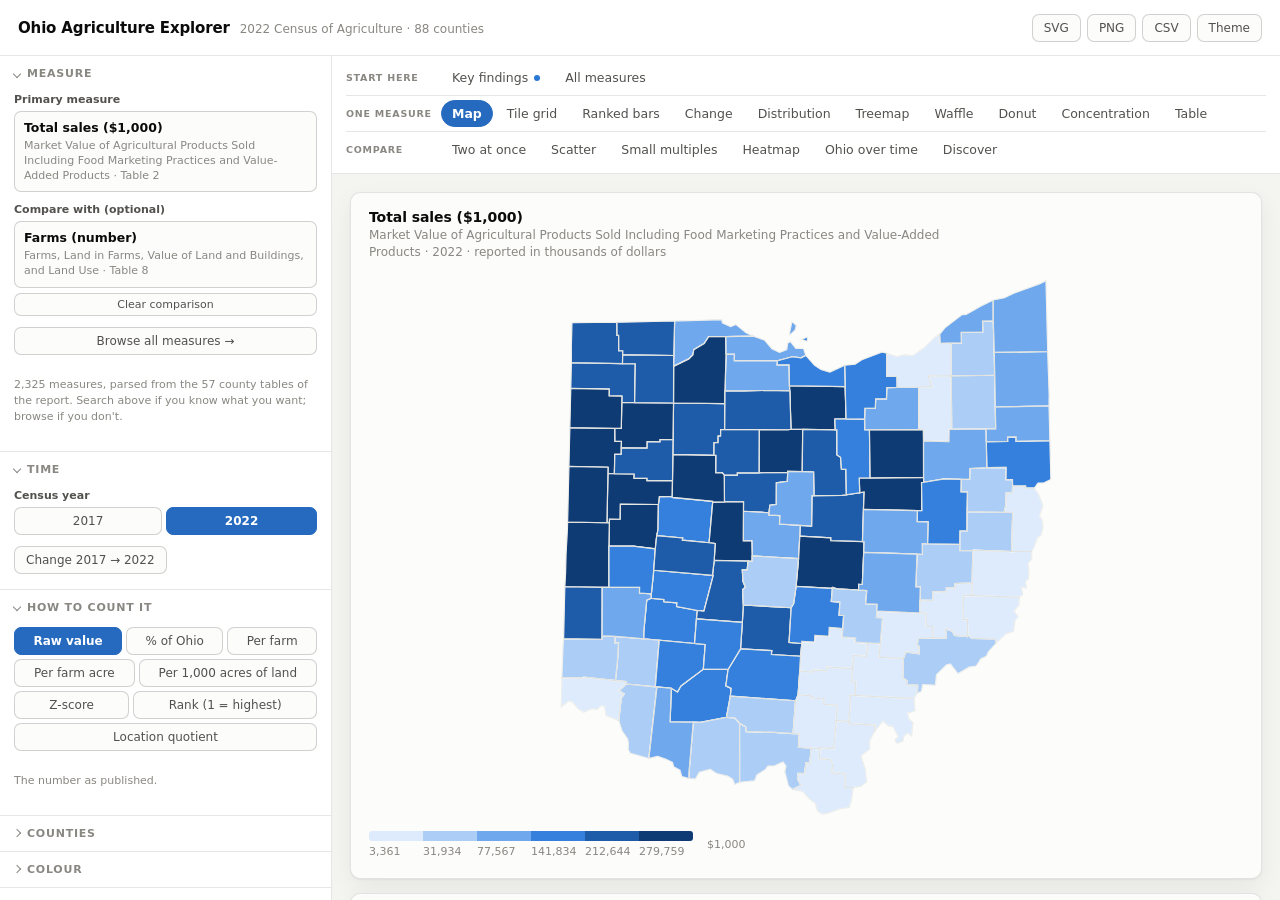
==== ohio_ag_explorer.html @ 786b769c "Split the tab bar into three labelled shelves Eighteen tabs in one horizontally-scrolling strip made" ====
<!doctype html>
<html lang="en" data-theme="light">
<head>
<meta charset="utf-8">
<meta name="viewport" content="width=device-width, initial-scale=1">
<title>Ohio Agriculture Explorer — 2022 Census of Agriculture</title>
<meta name="description" content="An interactive explorer for the USDA 2022 Census
of Agriculture, Ohio: 2,300 measures across all 88 counties, as maps, rankings,
treemaps, waffles and more.">
<style>
/* ============================================================================
   Ohio Agriculture Explorer — design tokens and shell
   Palette per the reference data-viz instance (validated light + dark).
   ========================================================================== */

:root {
  color-scheme: light;

  --surface-1:      #fcfcfb;   /* chart surface */
  --plane:          #f4f4f1;   /* page plane */
  --panel:          #ffffff;
  --text-primary:   #0b0b0b;
  --text-secondary: #52514e;
  --text-muted:     #898781;
  --grid:           #e1e0d9;
  --axis:           #c3c2b7;
  --border:         rgba(11, 11, 11, 0.10);
  --border-strong:  rgba(11, 11, 11, 0.18);
  --hover:          rgba(11, 11, 11, 0.05);
  --accent:         #2a78d6;   /* accents, rings, small marks */
  --accent-solid:   #256abf;   /* filled controls: clears 4.5:1 under white ink */
  --accent-ink:     #ffffff;
  --good:           #006300;
  --bad:            #d03b3b;

  --series-1: #2a78d6; --series-2: #eb6834; --series-3: #1baf7a;
  --series-4: #eda100; --series-5: #e87ba4; --series-6: #008300;
  --series-7: #4a3aa7; --series-8: #e34948;

  --shadow: 0 1px 2px rgba(11,11,11,.05), 0 8px 24px rgba(11,11,11,.06);
  --radius: 10px;
  --sans: system-ui, -apple-system, "Segoe UI", sans-serif;
  --mono: ui-monospace, SFMono-Regular, Menlo, monospace;
}

:root[data-theme="dark"] {
  color-scheme: dark;

  --surface-1:      #1a1a19;
  --plane:          #0d0d0d;
  --panel:          #141413;
  --text-primary:   #ffffff;
  --text-secondary: #c3c2b7;
  --text-muted:     #898781;
  --grid:           #2c2c2a;
  --axis:           #383835;
  --border:         rgba(255, 255, 255, 0.10);
  --border-strong:  rgba(255, 255, 255, 0.20);
  --hover:          rgba(255, 255, 255, 0.06);
  --accent:         #3987e5;
  --accent-solid:   #3987e5;   /* already 5.3:1 under the dark ink */
  --accent-ink:     #0d0d0d;
  --good:           #0ca30c;
  --bad:            #e66767;

  --series-1: #3987e5; --series-2: #d95926; --series-3: #199e70;
  --series-4: #c98500; --series-5: #d55181; --series-6: #008300;
  --series-7: #9085e9; --series-8: #e66767;

  --shadow: 0 1px 2px rgba(0,0,0,.4), 0 8px 24px rgba(0,0,0,.35);
}

* { box-sizing: border-box; }

html, body {
  margin: 0; height: 100%;
  background: var(--plane);
  color: var(--text-primary);
  font-family: var(--sans);
  font-size: 14px;
  -webkit-font-smoothing: antialiased;
}

button, input, select, textarea { font: inherit; color: inherit; }

/* ------------------------------------------------------------------ layout */

#app {
  display: grid;
  grid-template-rows: auto 1fr;
  grid-template-columns: 332px 1fr;
  grid-template-areas: "head head" "side main";
  height: 100vh;
}

header {
  grid-area: head;
  display: flex; align-items: center; gap: 16px;
  padding: 0 18px; height: 56px;
  background: var(--panel);
  border-bottom: 1px solid var(--border);
}

.brand { display: flex; align-items: baseline; gap: 10px; min-width: 0; }
.brand h1 { font-size: 15px; font-weight: 650; margin: 0; letter-spacing: -0.01em; }
.brand .sub { font-size: 12px; color: var(--text-muted); white-space: nowrap; }

.head-spacer { flex: 1; }

.head-actions { display: flex; gap: 6px; align-items: center; }

aside {
  grid-area: side;
  background: var(--panel);
  border-right: 1px solid var(--border);
  overflow-y: auto;
  overscroll-behavior: contain;
}

main {
  grid-area: main;
  display: flex; flex-direction: column;
  min-width: 0; min-height: 0;
  background: var(--plane);
}

/* ------------------------------------------------------------------ tabs */

/*
 * Three shelves, not one long strip: where to start, one measure, comparisons.
 * A named column on the left says what each row is for, so the grouping is
 * stated rather than implied by spacing.
 */
.viewbar {
  display: flex; flex-direction: column;
  padding: 4px 14px 6px;
  border-bottom: 1px solid var(--border);
  background: var(--panel);
}

.viewrow {
  display: flex; align-items: center; gap: 3px;
  flex-wrap: wrap; padding: 4px 0;
}
.viewrow + .viewrow { border-top: 1px solid var(--border); }

.viewrow .rowlab {
  width: 92px; flex: none; cursor: help;
  font-size: 9.5px; letter-spacing: .08em; text-transform: uppercase;
  font-weight: 680; color: var(--text-muted);
}

.viewbar button {
  border: 1px solid transparent; background: none; cursor: pointer;
  padding: 5px 10px; border-radius: 999px;
  color: var(--text-secondary); font-size: 12.5px; white-space: nowrap;
}
.viewbar button:hover {
  background: var(--hover); color: var(--text-primary);
}
.viewbar button[aria-selected="true"] {
  background: var(--accent-solid); border-color: var(--accent-solid);
  color: var(--accent-ink); font-weight: 600;
}
/* Needs a second measure and hasn't got one — legible, but clearly waiting. */
.viewbar button.wants:not([aria-selected="true"]) { opacity: .55; }
.viewbar button.wants:not([aria-selected="true"])::after {
  content: "+1"; font-size: 9px; font-weight: 700; margin-left: 5px;
  vertical-align: 1px; color: var(--text-muted);
}

@media (max-width: 1180px) {
  .viewrow .rowlab { width: 100%; padding-bottom: 2px; }
}

.canvas-wrap {
  flex: 1; min-height: 0; overflow: auto;
  padding: 18px; display: flex; flex-direction: column; gap: 14px;
}

.card {
  background: var(--surface-1);
  border: 1px solid var(--border);
  border-radius: var(--radius);
  box-shadow: var(--shadow);
  padding: 16px 18px 18px;
}

.card h2 {
  margin: 0 0 2px; font-size: 14px; font-weight: 620;
  letter-spacing: -0.005em;
}
.card .caption {
  margin: 0 0 14px; font-size: 12px; color: var(--text-muted);
  line-height: 1.45; max-width: 78ch;
}

svg { display: block; max-width: 100%; }
svg.chart { margin-inline: auto; }
svg text { font-family: var(--sans); }

/* ------------------------------------------------------------- sidebar UI */

.group { border-bottom: 1px solid var(--border); }
.group > summary {
  list-style: none; cursor: pointer; user-select: none;
  padding: 11px 14px; font-size: 11px; font-weight: 660;
  letter-spacing: .07em; text-transform: uppercase;
  color: var(--text-muted);
  display: flex; align-items: center; gap: 7px;
}
.group > summary::-webkit-details-marker { display: none; }
.group > summary:hover { color: var(--text-primary); background: var(--hover); }
.group > summary::before {
  content: ""; width: 5px; height: 5px; flex: none;
  border-right: 1.5px solid currentColor; border-bottom: 1.5px solid currentColor;
  transform: rotate(-45deg); transition: transform .15s;
}
.group[open] > summary::before { transform: rotate(45deg); }
.group .body { padding: 2px 14px 15px; display: flex; flex-direction: column; gap: 11px; }

label.field { display: flex; flex-direction: column; gap: 5px; }
label.field > span {
  font-size: 11px; color: var(--text-secondary); font-weight: 550;
}

input[type="text"], input[type="search"], select {
  width: 100%; padding: 7px 9px;
  background: var(--surface-1); color: var(--text-primary);
  border: 1px solid var(--border-strong); border-radius: 7px;
  outline: none;
}
input:focus-visible, select:focus-visible, button:focus-visible {
  outline: 2px solid var(--accent); outline-offset: 1px;
}
input[type="range"] { width: 100%; accent-color: var(--accent); }

/* segmented control */
.seg { display: flex; flex-wrap: wrap; gap: 4px; }
.seg button {
  flex: 1 1 auto; min-width: fit-content;
  padding: 6px 9px; border-radius: 7px; cursor: pointer;
  border: 1px solid var(--border-strong); background: var(--surface-1);
  color: var(--text-secondary); font-size: 12px; white-space: nowrap;
}
.seg button:hover { background: var(--hover); color: var(--text-primary); }
.seg button[aria-pressed="true"] {
  background: var(--accent-solid); border-color: var(--accent-solid);
  color: var(--accent-ink); font-weight: 600;
}

.btn {
  padding: 6px 11px; border-radius: 7px; cursor: pointer;
  border: 1px solid var(--border-strong); background: var(--surface-1);
  color: var(--text-secondary); font-size: 12px; white-space: nowrap;
}
.btn:hover { background: var(--hover); color: var(--text-primary); }
.btn.primary {
  background: var(--accent-solid); border-color: var(--accent-solid);
  color: var(--accent-ink); font-weight: 600;
}
.btn.sm { padding: 4px 8px; font-size: 11px; }

.row { display: flex; gap: 6px; align-items: center; flex-wrap: wrap; }
.hint { font-size: 11px; color: var(--text-muted); line-height: 1.45; }

/* metric picker */
.picker { position: relative; }
.picker .current {
  width: 100%; text-align: left; cursor: pointer;
  padding: 8px 9px; border-radius: 7px; line-height: 1.35;
  border: 1px solid var(--border-strong); background: var(--surface-1);
}
.picker .current:hover { background: var(--hover); }
.picker .current .lab { font-size: 12.5px; font-weight: 560; display: block; }
.picker .current .ctx { font-size: 11px; color: var(--text-muted); display: block; margin-top: 2px; }

.results {
  position: absolute; z-index: 40; left: 0; right: 0; top: calc(100% + 4px);
  max-height: 340px; overflow-y: auto;
  background: var(--panel); border: 1px solid var(--border-strong);
  border-radius: 9px; box-shadow: var(--shadow); padding: 5px;
}
.results .opt {
  padding: 6px 8px; border-radius: 6px; cursor: pointer; line-height: 1.3;
}
.results .opt:hover, .results .opt.active { background: var(--hover); }
.results .opt .lab { font-size: 12.5px; }
.results .opt .ctx { font-size: 10.5px; color: var(--text-muted); }
.results .head {
  padding: 6px 8px 3px; font-size: 10px; letter-spacing: .07em;
  text-transform: uppercase; color: var(--text-muted); font-weight: 650;
}

/* county chooser */
.county-list {
  max-height: 260px; overflow-y: auto; border: 1px solid var(--border);
  border-radius: 8px; padding: 4px; background: var(--surface-1);
}
.county-list .cty {
  display: flex; align-items: center; gap: 7px;
  padding: 3px 6px; border-radius: 5px; cursor: pointer; font-size: 12px;
}
.county-list .cty:hover { background: var(--hover); }
.county-list .cty input { accent-color: var(--accent); margin: 0; }
.county-list .cty .v { margin-left: auto; color: var(--text-muted); font-variant-numeric: tabular-nums; font-size: 11px; }

.chips { display: flex; flex-wrap: wrap; gap: 4px; }
.chip {
  font-size: 11px; padding: 3px 8px; border-radius: 999px; cursor: pointer;
  border: 1px solid var(--border-strong); background: var(--surface-1);
  color: var(--text-secondary);
}
.chip:hover { background: var(--hover); color: var(--text-primary); }
.chip[aria-pressed="true"] { background: var(--accent-solid); border-color: var(--accent-solid); color: var(--accent-ink); }

/* palette swatches */
.ramps { display: flex; flex-direction: column; gap: 4px; }
.ramp {
  display: flex; align-items: center; gap: 8px; cursor: pointer;
  padding: 4px 5px; border-radius: 7px; border: 1px solid transparent;
}
.ramp:hover { background: var(--hover); }
.ramp[aria-pressed="true"] { border-color: var(--accent); background: var(--hover); }
.ramp .bar { display: flex; height: 13px; flex: 1; border-radius: 3px; overflow: hidden; }
.ramp .bar i { flex: 1; }
.ramp .nm { font-size: 11px; color: var(--text-secondary); width: 62px; flex: none; }

/* ------------------------------------------------- measure dictionary */

.browse-card { padding: 12px 14px; }

.browse-head {
  display: flex; align-items: center; gap: 9px; width: 100%;
  background: none; border: 0; cursor: pointer; text-align: left;
  padding: 2px; border-radius: 7px; color: inherit;
}
.browse-head:hover { background: var(--hover); }
.browse-head .nm { font-size: 13px; min-width: 0; }
.browse-head .nm strong { font-weight: 620; }
.browse-head .tw {
  width: 6px; height: 6px; flex: none; margin: 0 3px;
  border-right: 1.6px solid var(--text-muted);
  border-bottom: 1.6px solid var(--text-muted);
  transform: rotate(-45deg); transition: transform .15s;
}
.browse-head[aria-expanded="true"] .tw { transform: rotate(45deg); }

.browse-sec {
  font-size: 10.5px; letter-spacing: .06em; text-transform: uppercase;
  color: var(--text-muted); font-weight: 650;
  margin: 12px 0 5px; padding-top: 8px; border-top: 1px solid var(--border);
}

.browse-list {
  display: grid; gap: 2px;
  grid-template-columns: repeat(auto-fill, minmax(330px, 1fr));
}

.browse-row {
  display: flex; align-items: center; gap: 8px;
  padding: 4px 6px; border-radius: 7px; min-width: 0;
}
.browse-row:hover { background: var(--hover); }
.browse-row.on { background: color-mix(in srgb, var(--accent) 12%, transparent); }

.browse-row .pick {
  flex: 1; min-width: 0; text-align: left; border: 0; background: none;
  cursor: pointer; padding: 2px 0; color: inherit;
  display: flex; flex-direction: column; gap: 1px;
}
.browse-row .pick .lab { font-size: 12.5px; line-height: 1.35; }
.browse-row.on .pick .lab { font-weight: 640; color: var(--accent); }
.browse-row .pick .meta {
  display: flex; gap: 5px; font-size: 10.5px; color: var(--text-muted);
  font-variant-numeric: tabular-nums;
}

.browse-row .cov {
  width: 34px; height: 4px; flex: none; border-radius: 2px;
  background: var(--grid); overflow: hidden;
}
.browse-row .cov i { display: block; height: 100%; background: var(--axis); }

/* The compare chip is a second action on a list of hundreds — it stays out of
   the way until the row is under the cursor, or until it is actually in use. */
.browse-row .cmp {
  flex: none; font-size: 10.5px; padding: 2px 7px; border-radius: 999px;
  border: 1px solid var(--border-strong); background: var(--surface-1);
  color: var(--text-muted); cursor: pointer;
  opacity: 0; transition: opacity .12s;
}
.browse-row:hover .cmp,
.browse-row:focus-within .cmp,
.browse-row .cmp.on { opacity: 1; }
.browse-row .cmp:hover { color: var(--text-primary); background: var(--hover); }
.browse-row .cmp.on {
  background: var(--accent-solid); border-color: var(--accent-solid);
  color: var(--accent-ink); font-weight: 600;
}

/* ------------------------------------------- nudge toward Key findings */

/*
 * A dot beside the first tab until it has been opened once. It stops for good
 * after that (remembered in localStorage), and holds still for anyone who has
 * asked for reduced motion.
 */
.viewbar button .nudge {
  display: inline-block; width: 6px; height: 6px; border-radius: 50%;
  background: var(--accent); margin-left: 6px; vertical-align: 1px;
  animation: nudge-pulse 2.6s ease-in-out infinite;
}
@keyframes nudge-pulse {
  0%, 100% { opacity: 1; box-shadow: 0 0 0 0 color-mix(in srgb, var(--accent) 55%, transparent); }
  50%      { opacity: .75; box-shadow: 0 0 0 5px color-mix(in srgb, var(--accent) 0%, transparent); }
}
@media (prefers-reduced-motion: reduce) {
  .viewbar button .nudge { animation: none; }
}

/* ------------------------------------------------------------------ chart */

.axis-line { stroke: var(--axis); stroke-width: 1; }
.grid-line  { stroke: var(--grid); stroke-width: 1; }
.tick-text  { fill: var(--text-muted); font-size: 11px; font-variant-numeric: tabular-nums; }
.mark-label { fill: var(--text-secondary); font-size: 11px; }
.title-text { fill: var(--text-primary); font-size: 13px; font-weight: 600; }
.geo-stroke { stroke: var(--surface-1); stroke-width: 1.2; }
.no-data    { fill: var(--grid); }

.legend { display: flex; align-items: center; gap: 14px; flex-wrap: wrap; margin-top: 12px; }
.legend .item { display: flex; align-items: center; gap: 6px; font-size: 11.5px; color: var(--text-secondary); }
.legend .sw { width: 11px; height: 11px; border-radius: 3px; flex: none; }

#tooltip {
  position: fixed; z-index: 90; pointer-events: none; opacity: 0;
  transition: opacity .1s;
  background: var(--panel); color: var(--text-primary);
  border: 1px solid var(--border-strong); border-radius: 8px;
  box-shadow: var(--shadow); padding: 8px 10px;
  font-size: 12px; line-height: 1.45; max-width: 300px;
}
#tooltip .t-name { font-weight: 640; margin-bottom: 3px; }
#tooltip .t-row { display: flex; gap: 12px; justify-content: space-between; }
#tooltip .t-row span:last-child { font-variant-numeric: tabular-nums; }
#tooltip .t-note { color: var(--text-muted); font-size: 11px; margin-top: 4px; }

/* ------------------------------------------------------------------ table */

table.data { border-collapse: collapse; width: 100%; font-size: 12.5px; }
table.data th, table.data td {
  text-align: left; padding: 6px 10px; border-bottom: 1px solid var(--border);
  white-space: nowrap;
}
table.data th {
  position: sticky; top: 0; background: var(--surface-1); z-index: 2;
  font-weight: 620; color: var(--text-secondary); cursor: pointer;
}
table.data th:hover { color: var(--text-primary); }
table.data td.num { text-align: right; font-variant-numeric: tabular-nums; }
table.data tbody tr:hover { background: var(--hover); }

.scroll-x { overflow-x: auto; }
.empty {
  padding: 40px 20px; text-align: center; color: var(--text-muted);
  font-size: 13px; line-height: 1.6;
}

.stat-row { display: flex; flex-wrap: wrap; gap: 26px; margin-bottom: 4px; }
.stat { display: flex; flex-direction: column; gap: 1px; }
.stat .k { font-size: 11px; color: var(--text-muted); }
.stat .v { font-size: 21px; font-weight: 600; letter-spacing: -0.02em; }
.stat .v small { font-size: 12px; font-weight: 500; color: var(--text-muted); }

@media (max-width: 900px) {
  #app { grid-template-columns: 1fr; grid-template-areas: "head" "side" "main"; height: auto; }
  aside { max-height: 46vh; }
}

@media print {
  aside, header, .viewbar { display: none; }
  #app { display: block; }
  .card { break-inside: avoid; box-shadow: none; }
}

</style>
</head>
<body>
<noscript><p style="padding:24px;font:14px system-ui">
This explorer needs JavaScript — every chart is drawn in the browser from data
embedded in this file.</p></noscript>
<script type="application/octet-stream" id="payload">
H4sICNuIc2oC/3BheWxvYWQuanNvbgDsvWtz4ziSLvxXGB37oTqipg9xJ+fDRKhcqiqfdtley+7a2X0n3lDZ7LKiVZJXlqa3dmP/+wFJiSJAkOIFFAFIET1T
Nizx8jyZicxEIvE/P70uN6vH6Ke//vQweT/yrkeTyVsP+hB6F9HidfPqLX/3Rt9Ws8fNfL1ZRd5fvJvn2fKt99tyvvkeeeCt9zFafltNX55nj95oFU29SbSa
Ra9vvdvpau0h4r0ZXfwFwr+M/oLIzz+9/elxuVms+Qd++ut//M9Pi+n3+Najp+n3V/6332cvfPwnFPo+4L/Ol4uf/vqXAP2CQxjyX6frn/6Kgl8YA29/mvJb
8d8Yooz84seXnfNf3/60Wv7501+B/79v9xefz6OFeHG0vzj+BWCyvTb2f2GhH+4uDgmjvp9dHG4vjvLXfn2eTxdP4tXJ/urwF+RjuL98QP0guzzzabi/PFNf
fj39uplPxRuw/Q34Ewdsd33AH59lj49xiCDLrg/A9gYCNutnzrJ49TD/+D7KHh+FvyAc7KGHEMHi4wf5q2++zaez/46E6wOQB59fI4c+IQjt0adBCPePv70+
zl3/XTT/vlysxcujPDghgHh/eY5c9vTYJxQXwaH5y/MRUXAAyUtlQEKyl8oA76lFAFEACpIjiOW7zXoercTLszw0hMRg76DHlO0lJwwCtn94XwH9xXS1Ws7n
4uVzzPKHYyHKIR+GYI88JDjcY+MroL94nn5/mc6+ifhAQWsZQ7k7AEb33DIMQlxQ2zz4F/Pp6g/x4kgAP7s2BydgJCc3GAVhAXsmXDtaFQQHEkEuAQr21/fJ
Xq1gECLiF+QyFK4/W6yXEjRMeHrISE6tCNpfngJOfOHxBW5j0/t1Nl2IZgGGeckPuJXLmTVMw5zoYwSLoi/Qu3x9Xj7K74BAXoC4DLL9HWDo0+wO1A/9vVUO
tjcg+Ruspn/+vlyJlhOhvOnhlpjmLSeDOcMMMMquTxSW82LzY/q8/CYihEj++WnI4N5yxtZyr1+x6S88P8hd/z2XTtGuIUF5KUUgJ/tcMzJwOPdBUXnzsv8+
+p2z+yhdPxSMA/Dx/uFhiPfaSxGCQeH6ULj+fPon/7RwfSzorg/9nOFEEO+NT4AoxgXw8+SOuQMgXlsglvmI5oAHQXZtwAWH7K9NFcB/mM5Wv8+iuSg5WJhz
uV3OGQeG/PykFcDiDZhwgx/Rei09v6C8hL/P/vKE7uWSuwsMFMxaXnc/rKaLP7h5EC8fCtCHLHd5bpdhTnMZ3GsuVojOB+6mSVpLxAmXZVfn4FOf5QxniHOC
CRTgf5zO5zNRp4hALfcWaG5KTIDK5ixuRAvugjAlfoymG0lliaCyIGQ5Z4dQkPPVKPCD4pwlPP0qihYisUQgNgQ05+zEc9SeWcz9rAKzebn5uIlWi9foh3h9
YcolkIU5byTDBnHYcvYsVPD6afp9VmCWCswSiHNzCsjNWIR7haRgEULh8ovH5aM431JhvqVcjvbPHrK9teRSyR3ZAjZIuPzqSZJ5KrhSFMEcMpTPgdnVfcBR
LFwdi1dfzV5lbJggOAHOz1XCVILzXqavMGefosVKpJWGYgABwr1Ucvu+t5WUQkyLfmD+4rNvxRCCARH6EOeIDdkeHO44sKIfJTDLaZ0tvomXF3QWhzmxIX4O
GxrSnB9IFebs03L+PRLjByZobIhJDngS5OYpxiMjUJhkBWI3K4lVxvJPTrnW74EHaG/LEA/qCCs8en4S/L/Txz9koWFC7EMRzjngyaS1AyYIw6A4TeVt2f+N
fv89Wsk3CIAQuhE/p1OxDch5gdwLL/poebH8dbH8L/HiIq0M5CIrLqL72AdxdStOgvlrX00l7yYQWIVJMJJNIgHMZAbwOAWBoj75wsX/XEWyexMIzBIGg/08
wmOpvTGLo7AisyCvU1ezoswHArUY5X1LTksmlhhRBopCn7fFV9yvFGkNgejcBznXm4eFuYdHKCw69wLyy9VUMpWhwCsAJOe2In+fr+BCjwJSnGLzV988TkV1
DQU7TMK8KaM+2Ms84CzTYqYld/HP06eCGQ6FCRaF2QQYuzYA5pAJQG4SwYoJ9jN36BcyraEY9JC8tQkDHOa9YlW8j4QbrGbi4wMxDQUIyhuzEOemER7+48Lj
543Z54hPgVPx6gKxPoAsb81yqRBuiHOTFFNYs8/R7NureHHRDgcg59pw7z4XixNIi8GaYMw+R6tHMVcBfDHcgTl14gF4jlcSUlbwPQRgZty3Ea8diqE4zntN
OOexUv4iYcFjzevq5+VitRQsDQBCFOvTvNfEQA4Y7g5SVDRlTLz8+tvyeyT6BwAICUYePOVvEeaIDQmBqPAC4h1WkrUBQGA2gCR3dQpY3vsgABWYDcSrx2PC
1QVDHOy9g5hZLik5rzLMGQSiYnbzGtvhzXfxBmKC0Uc55yZE+zkQQ5JPtDAFu9fLr3ORXCiQiynM2RuWSGmWJWK5KDlUIH+zXvMoWbw6kmJkkItG0D7FAnj0
D2ABm7yxvJ1u5k+SNQNiDork5hEQp6lFZoOC3OQNwm20koQSCsTyiCYf6xCauzjIPzxTQHPLJ1iOjXR9MYrda20sln6wd1ohd0BJAZxAuL7ofgAk2mGazd5J
cg7jfXKCy79fsMN5h/h2uVpPv0mXR2KwAPKGmDtL+xkWhNgvmgQB+FUkCyUSaKV7xyyxOHQvlPwvfjE1JCC/WfOfxKsLlpj7eTgfp+G92+cHASgam/wMeDd7
LAQjAAn6yl3W3BzIWJhzP2je1FOFQbhbvoqTlJR0CnGQX2zILWXw4L5Ia15kJvyxubkRRRIL+gqwj4Q4LRfp8CcpTt95fZ08zpbrpXh1IekU7rU1XaPaS02c
JQmK1iA/w06iRfQoGhsx6QQozhsDtA8yUWyVSeHh8zI5eY7mXyVoxDkWZ/52ku5juXSiH8JiVijvsk7WUqoeEMEKc6RDYYVtbwpoAMKiFc6L5GTz/ftsLV5d
0FZCcqEIAEEuSsMwp02hApf71eb71424TALyKSf+uMmKXSY0CO1ziSHhDnLRpRRusHl9nK64qRTFngjJCRzSnPeECcJ7fLhSgcIr5MF/WMg+KxHsMMIY5LP0
QS4A51cvCn3+4r9NF96XaCXCL2WdAMtJTiB4ZyAgRdcvT+5vhXUSQJFobWDO0kMc5map2FEsWJu8pf8yXa0i6eriIk9+isI4yGcTAwIKQh8IF3995tN34fEF
Zgmfm/J32Bs0H3PfpECseIMfYrISUCGZmFt9jIEPcovihOQn8EAB/JdZnMgV19wBA+XeB6E0H45gUFxhyFvLL8ulOIkwMZmIglyYiRHO2Uri59bckUKnvvzg
pn4pyiQToljsA0Em9wrFrRkKUUHm0f/+4+1P36LlT3/9n5/WP16SRHo0jesdLpbzefS43upYOpaWLoif43+dPeVWsV5WyxeuOEmdw8FFr/9Nbv49WnOPbf8E
t8v5j2/JfR+Xyzh/Ol0nt/6P/0jmA8Cnr3iG5y7zP97+R+Kr81lGHoLcHiZDNNgOsThNnA5lI9woxJYZAJpdinsRyRAk8hCPwJKh/TMwH0kjySP84x//G9NW
BlQa/iqBUsfKzWGCv3Ch5pjEYR7aAQBoAN8mcygNt0M+46opDwGUDO1wArEzhQtDfnL5OIjeDgWMEWmIBoilQ9vLx0MsBSoI4O65YMBS7ADbDSVPrxjavtAB
hNMUvhLhkoR/G0kMAj9FirJgKwZ84k3xpNsX3g3lXoUPxUFHyRAOsiHG7VDJkI93lycAw5KhgPvz26H0UeOhMJSGQu4rCEPbFzoIMSuHWL0s0Rzj2O8IExWF
/J22EoS4mY+HEJ9KtkOQ4e0QotlQCjvmnksyFAPpJ3KG4VaR48V1gtKh3YeCACXgcW9id0MI/cSWcFuejaQIA+bj7KnSBwUMAmkoefZDcAalEqtKd7exCAzT
5HHQzrBRLnTJAPcAsqHkvQgPdnYjEEsjiNHtUDYSZwCSEYK2Q5C7QMkQ3as5Sz/E0O5D3GdNbsefY/dMIEwvBTl22yHMtkOYyiMU76wWt2MJt5mlEd73EPhJ
pKcEv6wioTkB+JfAh4k1xPy5k2fEHHqE0iEGt0MQBiQd2mrvfohbFSB9kTt2UBri9mY7gklq8BUjBLHt0O6pIPd75CGWfVF49kNwklLToF6JbgOmz4O/t3EF
FPF3xpc7ZygZwlge4QDubFycyUuGYDaUfIaFjG4HKGbJCIM7w0sJV4w0abG7G+WecjzENQPubse/kQzRcMcT4DNrMsQYk4YopHQ7xCNNkDwU2lEgvN5BfwKU
+hPKzH6byW43jdGA7kBBqVksjjAfwhJPSeFOwbg4NL02prtPhSS1FhRRaQSHGeE+2FrvAGdDnNbU7OPd3Adx6gpijKg0FC/67qZWbt3TIYKlmTt5wUMc4FIT
os5BtJF5HAfhiUXDaKfQuyHuGezsAEpNIWIhlIZwAHaWx/fhFjsEpCEEdpfyQXp1yLaTBh/iljmZ5wKcWSzAkqtn7uH+sUDI5AeNn/0QmKR0MlRnRdp4Fgrf
lE9DqXXcKSsfClOnFu3MDP8xrsmOh3AAhaGcU5tUd8kjEKQhiU93TkpcXJMMgcyVyYb2Xyy4zNLDH0KTlpqHsjRH+9ktfsrM+GHf3zr2OzkMt2/iI1k0FUM8
0MfyENhPndtrBYBQaYgGJJvvMFWPcNsuzm3KoRDCwlD8fgchJ2WQq3MzbQBH3PtJppYgZGWzjXJO8n2SfDFeCtqpcJzsi4cYkEd2Qodj1U1mqbhKNM9LnOEB
kGVDMJ0XcYZ59qQ4sxnCwx/0J0pta1ntWRuDwFL1BARmukhDlA75TBqCEO7sAYWQpkNA6fmXxgeKKAKiBLuQgCyu4PNlOuQTeQiCXUDCXV2QDqEwG0q9mCDE
mTFjYepUhAGQh1CQvU/Io/3EjYIoG0qFIUQZEIzHWukQ2FmzPICHKMWg3ONW1+i2cVoUU7/CQciGQLDzSEJItkMEZkPhdgILSDHCKI9CqJ+4OwCSLHsUr+LF
QxjugnHufMA0xsFI8lEUQ8nrHFSaUhOkrjZtFZ0HYRJycOOykx4Yv5tqhOJMPYAPYckQA3g3xM0USodINgKSWW/nce9HCnOxOJR/zEOmG5Yam7LF31aSSWBi
lmmYuZtxejJWOwBhlsQkaWSSpSIxSm052PnJDAGWRiF4L4Tp1zD3W3eyG1dWx0MszCQ8ROkXfZo9AE1DIwIyh154zEPIled/S5aeW4lckV6FEOyGAMJIGIrn
b7azrX5Q8LUUnpxwx4NpnFLpKanNa5XJkW2K0vIosiTFVIoi3wKC7XyGAjlRsxMM+Avk2ilMSzDe0RYIk1duCGRhHAZh+kUIswQPTQU2m13iB0Xp7AKzIJEF
MP1QiFSm9WCKpzQnodzR0soDBtvZG+xzK2GCLgeLSEPccEDJs0TAx/IQyVytiuAvF2XB1LULwT4UC+h2KMgeK/egB+Pa8lCspPCgVXYBoK1lz5IpCAWp0fYB
kIYwYfs8gZ/mpUgAsiG8zamFQWY3aTIH4b2EBemHYLD/EApxmgjLTLIfb91LhpiYTcily/ZJ/yypJr3PIdFkpTO1usq81XIQJImo0N1aBZ99CUDy0Db4pGi/
hLN1eCmCVBrKvCo+R/tBkA5l05AquVvIACvSxDBNGGVPJT37QTDLV37UGwLapdILU6xqIt4N0XCfTU/NJqFoZ5MpSPWTx1uZjYzLgZIhuB8C6URMQZDl4VPj
Ssnuhij5nYR09614T2U6tLfSnPb0CTI3A8QZueTRKcwvFSYvmF2KpXYbM7h7chj6yYfQLuEKueuQPhMKs4fi3kRydUQzTaMofT/ESGGIApif0pKhTLUF3A9J
QliqVspi8HYrgCjRfLzzKfZraAxmlozF27WSoSwKwQSl7i7a+fYYp24yA36WTWU4dZNzCVaYpqOYD7KgAG0/hTOzBVJrRyECQnaTD4FgZ7VIEq7FQ5lti+sf
E6vFsmfgoWliFLm12z17vFqevHSYZdAZTh8LU7JfXtxCA7LwRUDrYE6blK+RKyq+22gxgqk0+bu8T9y0IJV7rqaZp0MDlg7t3MY0YuZI7uISxpU+HcqShAyn
qwpcsnYRcxBX/cdDmWcZ+Gna38fZlSiF6SP5uzCIBT6/XxC7QoFwJT60y5fzIUxg+qlw98WAkORTQbj7EJfzIBlhQfYukLHke34WxgdhenFIssV+HD9nEMcM
uweNdy2kQ5nu+zDYPnsWRqffIpkf6YepLfCz1YCMA4AKQzEtB6PcUnOv3rLZRk74fJXChjNHOhsiWeyPCQ9XxU9x/ywxaj7KvFiVzBUhKOIkI8m1CqTkZsYx
G8I+zU+vcVFmSMK8dx8P7SU8qaxIdhuF0vdICLJ5gxuhZCjI7D+iMB0hOxHgvml6JUao4MkH8V6pDCk+iSWPgLO5DMf749Lq0QziYDuSSZPAw0E/oLw8QbW5
ro1cFF3IpOYwGcqKbtK18bhsZQ8JYrgwtKtgylAqlispapoKPqv4VIdAAqXRakkbjVYRO2DJi3DHY2c9IN46ecTP6jVQsM3LZ07lLjzP8vLxQkmal2O7RHU8
lOblKN5iHld1pKE+3SXY9kNxuw+p9iOrWthfi3tC2eUhTZ1dul0eVtSRKKpN4q2CKL0jzT6FIEgvT2mW3s2Dc9CjKU2aKnfmtVpWl5cFERc3khaFIEKk2iGC
grAwBHdfJBCkhSJ+9qn9UBYqxZUlafo8zJyOtB6MK0DmQgUo+R4Pb4OKtcniAmb+dQ6uOpZqg7LWuI3DqHh/xcKzYnm6YhE7lyBWpJFVyebdkJ8VM3B/h6RD
2cIR8VPIuU+YeZFhGtLxCQuXsye840ELVCrSZT2UWi2cF5YBi0uFEG7D4YAE8hDJKjU4ZjgdCrA8tEd4pwwUY1quMgXFUq7KK9buFSv8ijoAVcJoi0O2hiFC
czDBW6ogZftnWgXXhYlPMTsmaUT1UAD3ruR25Tzws2QCCoT5I56zfSIPFevZikVvxcI4Ctm2/CUsLzDOv90hvFmpcpSVsbdbuE+TXNwqiAv3cZgpra3nwkWc
NnyQhrhEJuEikCvciiM42F+8WAanKJbbPShBPpKGkmc/aGtKY4WSfmptvJ3iCq5qmVeqKFWUnSYlU0E6xEg2lNZOAR/sKljZ1hb4jITZULqe6WeVr2y7TB8y
sPNruDxvs/Uo+x5hSWQbb7zfPZafrjhlyeO47V6YhLFxX6rdp2C6SpQFxIkzl3wmUCxsH3TdS8W+rGdIq9wN3VZB4KxUm8fVaYEDzCx54njEQxTtpmISpAkA
tIuit5maZIjtXCQUpphAuh/iIWJad5FVXCMCE2JAuJuJUVpV6O+T0ElWJokPw92kzqEHQpqAPztD26FsJP+CB01NqW6odrR0ypXtE0KKtJEquVRMQSkSVYp0
liLppVhnUGXvi1X8ilp/4YUOyXT5qnJ5U7s25idb0vTBzmgEIdvWnflUHtotkWx1uGRo/0UCtxVdxaGAAHmIoiAbCtJgi4KtXCeLDKnnAejO3FC6XSEI4O4h
GE43RpAAUXkoZLgqvCsEgYpQsRBQKsJOCdWDYUSp+VLuF21Vu1i+dJMrJVQUHBarEhUL3opl8YJYKWFSxPCKSF+RD+CEbh1tUrUUlX/rg5N9af5H3X+03YIv
S9dSIAikpVVC2c5tiYsupAq8bCjce0XFaj5V2ZyiuE5Rglcs1KMoXXhCu+oSHFffpJOWTzJ3KlZcaSj/jgfLHll52WPZrtE28p9mu/k774viuNefzMo4zCo+
kkXJeCjw9+uU6RcJykrnuLACeQikVZQByirnkuxnPJSZCcxAKH1qN0Rxlt/BIK3q4fiHmcalZTZ058TFybrtY4VZyR0M0oeg+wxZ3AcjKe4MswIWxLb1npDI
QygM87VVCQ5s9ykQd/BIAMyKYWL3NBlC2eWhn7p6KFtBSPJcyZIfzWodGUjX9/blgnhLhZ8tMyQKngxl5V0kfRu0LzwkNOUrc5nipa/0OSHLLMquFhFCuqcw
ZQfuSxG3pEKaPfp2YWe3pyNeRUl5QD4IsyUTiFIt2a/R5EXtkPyXRxjl/XJa5TOKNR2Kyg9A6LZOFEkjQZDtGso2mgQ+UO09KdugotjFotjrorBqCtsnvM4h
w16+MFjSk7zV0mAxa6/aUKvYparYyyqXXqhqHBSFEKoshCJXUchnFHMeisyIKn+iyLIUVyoEZA5Ww5W6QqVdApuzpfT+FD6iwpNU+JsUBlhIysXXSMt8MUVY
+hS3ldm1/JQujg/LvrjN00F/N8SflApFebHTg4iQ7vbTxoLJJpt9UF/MBihyBsX9rIpNr6oljeLCh2J5RMD5oJ6WZ3ZVhx60CSmTyDBeW0QhzQeLyQpkCMqD
ZUVIXYy7uT+QrmcTsIsC+fS3/R4JhKLZePE022yN4v7d8ZDvh/m6jeRJs/ARpeuplGRbEzkfRFg93ebSk9VatH92nH5xtwFru18xubiMAqqRZUSlBlXd0alL
aSTbTdqqaknVrKaYLIrutMLpFm54EIFSt1XddarVlF3YC5XkPOOBbJZVbOotbP0tSUUU9vLvFhe4ZhN5aNcqIJ6ylQNc0cHhzVj5LVvFjV25Fz5YY1pqKlR9
s9pYCkWCrlDtrqiJV1bOq4r/FKVqaQUH9LOSDRaQtHCIZv0cFOk/RY5QkUnMv87B1FN5WxbVUROdNmPnnEiUriv5KHu3pGNSUg2dG0oT4fmhbXqV0Sy9WtyP
XdiyrdjWrdj8Le8QV/u6+Zc5KLqlxlPdN63VXhHFrAMoSsuvwH4IppVc2U6nuENuUjWUFXFynzAtJMoaPjCSlueEOCsgScrqk9qmbO8Td1ZgWnkTZkMUpaVF
OHMzaUiS+hy2k934xAOaToWM4bxiJBP0fosUSz+E98X+cZ+kpACJZXtfAE6elDBfKOtOPpWVXAUs/SKPErMN53RbSQQz5QxCBNMn3Ss6Dej2U2F+X5g0hLFQ
PBVvcA/T96E02/Me9+OOh2CAy70EgdWDYlY6Q6n757Xf4a/oXSPkxhX174UqeXVdkqJ6Se7bpOjupG6gk3/Ug1sNS1W09EiNVtVghc1aPtqapKwrVXEPi2Kj
S8V2mADtw7y4o3QyBLMwz09Lu9mu+iMu0UvnHD5f0NKycUVtuaICXVGnrqhmV9S8Kyrji/vYcugdzK+X8lnW1bDVQkr5prLd9sPdQkduOWk/hIMsFiVxCjXX
hmX/IYAQPrRjrd7GM1Dec6W8FWOrXdLyTg/lfhDVrpFiQl+R9lcsDiiq5hS1daoKvGJXKEXvKMVebcWObrpdJ0LZijYDaQEIYr5yF8zBYj5UXsyn6oTfKo2F
GRN6CcF4039aarHb/xzvAdxWX1C8m9194G+rNrLy9ZCmBSDcOUZSEzhE9sXjrNAvQ9EXTtE9rtBjTtGJTtmvTtHVTpGqUyT0VMW6ebwORo2gfKNwsYtzq6hF
Cg8UMUTRp1M4fgrnUOVAFt1MRQpEkSfJPeXBhGCplSo7G6PVVFx0FRUOpcrtLPqmRQdW4eaqnOGiy6zaR1AocldUwqvq5YtV9Yra+2KBvqqK38fJG+JswkZb
vzduDCu4FsF+cSjuUJu+IN7Vh/KhZPmED/lZnjk5kSwegtl2s9SR4EOM7YOJVIaJT4Q6uXgo2yImsHpwJTIsX4lUtJdtt6VSSvWrO/Uo+vkouv7IC/rKZQPh
jgfDflIe9qtPgWwT+RcbxxS6y8SJp3QtM9dwJg2yEzHPukilgh/s6qCTM1KTEZitJ+1GWFa1i1IpjA+H3Q0FIUnNH8mWocBua1K2UI/8dPMiYDgr92Wp/wyz
bdjc9diuNSJVp5yDe85BedFPyTGTrQRR3mmr9NIU/krRqVF5PoqON8W+OHLzHFXPAFVjAVX7gdzbHHSiWHnnO+WZPG2m4WL6SZGjUmWyFPmuYlG9ovQ+ma2T
I1/2CYR4uVwawmmRZbjvQgzTmThEWRJs18BjHzvLbUaUvUhU/Q5zKBwU/HLbU3I8aZtQROGR7nzNrH4+3mSZNn/Buz1w8a7b3af2NhmhtMgQZ9pBYLgtH8x0
iE+IacUzykw+TsRVaHij6Iqj6Fqi6Cyn6D+n6FKn8KcVXrfCNxfwOpg1KZ1Ay07ybJXaLAq/YndKYQ+LugVKIbmiyMBIWZoqdcipTFGtFLqn0FCFHudf+GCL
5fJC6JJTMVutzRWLvhSlYYoCMkWZmaJrXNFDUM2qxam3OD8rZnEuEGI4guMsRHJ1AHDWAoWlrAMIdg/Kffd0a26YLX0RkjZL8MNsVw2Fad6Nh50ZDiyth+M2
fTe0rbwGOPNuuAu+HdpvXtiiDPxsbU8A/qAskIp224ozRts3NBe6hCt6ie92gSmGcm0JOAuB1AtW0UJWsflNtUWwuJFQsd2wYlOiYh9W8o4HfWhW7kMrTzpv
t+Wy6DDLTRuV7YYJ21YNYlyxN0Gxg0Gxz0GxG0Lltecf9WABSGmCazSfiy0wfb/duqNicbqwgC0tcSuWwZWL5aXt8ZVN9DMBU2wHVG4aVGwtVGxALO5SVHU9
VfRGzeNysIVC6SyjPlO7ffWDuKGMptk9tm9Ap+idUuiwUrl/LLfJrLgRTbFbrbinTXjQgxuVSn2kkjN2W22HLKb8irUFabYpHoLZEEnXeUCwT9mgdM0o61PC
h3A66YF9EgynNbAA7esHi30sFN0uFD0xFBkvRV5MseCsWJZWrF3nkTlojUq5Gq2fo4VUj9aOKkVDJEXbpGJvJUUDJh+njWD2+025QIbp11SVyeX1y4oqZ7kS
WlEtrSipLja5kRrhFHvl7DtQxQcAZ22j0reF2UqpgNtBR6iUSOVx5a2mFdnClHR6UnQ4kkqzlGc3KE54UGyAFR7iYLTGyte4f0TrtdRNt2UepJgUULUxLXYR
VVRfKRwVhTujcHqEhzjYRKpUVpRn73bpyb/vwahoh69oml+oj1JWUSkK9otV/aqmj7mnOtjwttRPUx8Eq0bpM/cVZuVQ5VvTULyvE+ERWTrj77vmpct5dN9Y
ik/lyZxMaVbXsLsSzKrl89f+Bx/7j7ItoMXmaDxcSh6ChESonUq2mmdLIDz6Z3mPYltYlHwIiSdZxBtTs6xngEjid5Ag6/iUTFz5ZBMfAmybf9pP4GH6RRxm
y7LJKlY8xLJrBUlTRbA/A0PRE1PROVPZX1O1OzYP4OH9L+VN25SnObeZZJMl4CQRme2oomHinvAZKitJwH6aoCVov6EQb6tcCJJ2dVGaFQgoNnoVd4Optowp
NpYVt58pNqkVZvHCTK90BiBO32/fyddnwbbiOcgvlu+QOrhgVmoF1GdVtmubWSiTVfR9VHSHVPSQVHSaVLlfRV9D4ZAUvBZFG0BF4zaVW1zwnRUOtsINVzjr
CpdeUVOcR/TgHv/yQynUJ0t2OScoV62nqOkrHqBYPDqoeLyQKoGkSDMpklHFlJUisaU4Sk9x4J7qWD7F4X2KI/7yyByclMu3JKjON2+jjao6w2JzbkULb5Am
N7M2IbsOgnGi3Q/yxTtJYj1r/1uw3EqjpbBsBfOnCJgUfW0V3W8LHXIVTXSLJZOqwkpF+WWxSFOA+GCysXy1+Hn6/WU6+yalG1t2eFP4onIrNUXDNVVXNkXz
L1WLsOKaZ2FlVO0P55/0YGVRebffqdTePWi33Kha/MNpG1+6i+63W7ljj5b6+26H6Xogo1lPIJDmvrjzJheXBoSUnn+hOCRDcZRG8byN4pkciiVKxUKm8MYH
l+LLY63p83Ihd94OO/Y3CaSyXPFgB7mYVlFymxvaddZV9jdRdEFR9UpRdFSR+65UttFIXuhgPFte7hCtHsWmFvGHu5zjlfUUUB6QpThGq/ysrXy7uWJTOsVZ
B8IzHJwqy/cvTjfzJ0nwQMtCJ8UxmYrDNIsnbhZP5Sw9ulPYC1jYL6g4X014poOxGauIzeLDwIXYrF2GSHW4knxGo+IkR9Vxj4ozIVUnRxaP61b03Cs25lM0
7yuefFs8Hrdw4JPiUKjC0VGKA6YkpA5SV25aN6/xmQYbcYsqCDvVke0Sd6oj0RTHfikOB1MeISbG6CXuYMFpVLiWRf9T4aSqTqMpnlmTf+WDLICK5h6rpVhT
CkDL7oFi47xCb714IG2cwsJg3/0qSJEk+5Z8qS/KIBD28yepWpA1Rd4e/kahv+9tnG7NibsZlHeUUfSdUXSnUbSw2Y7EfQzzGz7koVR4do0URFgONn4qnQ7e
cSsnutCAdNjuui9eVayVq/sLFnr0KXoTKDoYqPocUJIOESi47MnWx8z15qFIus8RZOVVQVolzva1Bn56pVwtY1p+EMQeP1LU6x5camMVHVrW06+buVj+57NO
O7SCrFEHJzSZfbmYZOqT5peDzCsjQfqtkDDZNQwZkzdoBTgMy/Z6qc+jKzuzLn7Kg6s4pTm48WomLeF0ycPzMC9N6u7r9ClL08gUZOkt7seBbeI6Sz/nvrdL
sivPYFJkpRW5a0WGO9kcIO5YIiTdS8rNz36ThJ/WOwZZlx3FVifFBh/FqU/Fo6EUB0gJr3jYIy2dKa6XckMN2LIDYHGGVRzlqTjwU3EsqOLwUMURo4qDSBW9
bguNX4vGXGHxFfOCavIoNElTtFJTNFxTtWUrNm9TZP4V6wOKVQTVWkNxQSLPVyw//+Csx5TPHmNS/yeVne+AT+qc8fn0azSPZ6z59PGPr9GKa/+rN108ee+j
P3e/vpktHuebOLzx0lPet3/42fv/Nr7/lXl8SmG7n99F/CP8k9Nv0W7ow3SVdOF5XC7W0X+tky7IyQV+2j0YH0qu8Tfh63/LvvkaPa7jvvj8m1eji1/fje/u
LscTb3T93ns//rL79c3l9cXVw/vL64/e59Hd5c319g8/8ytsFrP4xr9vL7heviR3veCqk/w+jbXlrz/dx/96yfGSydD/v56t59H+if/q8ZeFMEEIpp0ff/An
joH9Kf7DT/+IX/Of0So+g/Kv3E789Lp5eVlFr68RRx2AWJkz/FEf+N8v19P57pfR4yqqi3z6xb9l39GG+XR7weNgzj0TAXOCBcxh75g3kfYd5k7LeVK7pglz
/kjldqamtPNryHbGdpknkswjAf/gSPjXlHwF/m7bedAH/tfxnzupgHQF67WASCwgkQX/eCw0UYQCC27PBawPFtr4PAn4jvg8mIqYYyhgTnvHvInAn4TPk6wR
a8G8rZ/jlIMDAxFs6gtgazMqHSZV52ZTKM2mVICc9gt5LYNySlMn9H3Rjd9EWyTfevfT79EgqZiH8RYy/gyjz+PBcAMSbkzAjTXFrZcUSilWRw4VkRQqEgEr
2gkrXakPO+QK1cPqiCkLU2QslNzRUMANasBNb6rBDnkjTXE7UorAEKkjUhIMIQE9rAc97aG9HbIHmqLXS0huiKRhCSssYuV3wkpXKG2HXIV1sOovBDZEoKDk
+FPB8Qe1lK/v0NUU3atIdfFv++2h0hdyWqB68Y7hMqim8/nQ0eTo6spQ1EhD1PqOJQWkTFppD3EXpHqIJM2VKVALqWHiyAHlC0sZSCxkIEO/O2q9RZHmyhpq
iNrxY8gBJa4qhOTYQS3Y9RlBGit3QdgQu77jxyHtmiRlWJCyIOiCVA/Ro7m2jNVA6iix44DCVL0yGtZRuyNGjkNqXWWNRBi0BqqXuNFQpePfzgM1nj9Fq91K
7/FDxvHV+/HdFrKh0Koy5ttv10Wrh1BRjdCRLZSEEBURom0R0hMiWiBD6CBCRwtyLECLNEDrKMGNEToorcgSYUUW4M6YaQ5qLJAz2ACzHlx0CxAKDyDUl2tu
hMJVruhAcACafl1yEwCq2rLCP+23AkiXK26+cqE8QHfT15eBV2/uRpNbI4KXyhJKGDZErQeXvBypI8fDviRfgYBU0AUpPa65JTJFaiF1tNUbU+SranWQfxp3
R01nYGOJrLGGqB0lwDFF4ogU5EAhyIFUC3aaAx1L5A41xK6H1RtL5k3YBSk9oaEdMoVADaT6ChHtECZUR+36DRWNAUpa5sK+ABRsDZSukNEOpcN5oCbr1fTP
4VZvJvd3oy8DB9mBtNYlLHVh0ACsHiJFNUBH9uIlcSKiOPltEdITIRovQogdBOhogaER4lS5+xDRbmjpDAjNF62wAVhHiQNNEDAiVXkgYXsACjpjpjn+M1/M
SAPIegj7TBAqLFktLFot3BYhPeGe+X4UOgBQX1GeCbJTXf2CD2lXv9GdEcoleZhY9DBxK4B0RXWm6xbAeZfpIm7I/M/pOnryLp5Xs9f19+mrd7+K1P54Ig7e
bOG9rJZPm+SNy+Wr/NIKh111ZZX4NRY5UkC0/LmagUylRAwMBJRJHygXhVQDykUZbiy3/aEcSGtCWAAZNAR5P6v2IsrJtGujKEszDkQCyrA3lL0Zt27f4qv1
grdw+VLkhU8NxgGTzAkQzYnfBwftzUkF8habE9Qa5PQPj5u1Jmj317MaUKwP0OvN96/JGWIaEM2upYJ0sfvjYJgSCVMkgho0ArU1bqaDVNFskIPEGoG0F462
elu8ggq2dfYpkxUX+GL/9elqHv3wfl+uvI+rKTf3b75uXp+jubqx/afp6p/Ra/x4pe7Uh1k050+/fWPZSd1fQLk3bHR3Nf679+Hmzvt4N7q89t68e5h8Gl81
73oJi9jmHqxhkloSRkIFNAN9aBblsz6aig1kNdCsJ6k60azsyu2LXbm7ofmvm+mCP+6PloDmvt4M0//cf9EYIcUNYd3P1V1UPpmbbVT5qo5eHE2kD80GKl9A
0w2VZ0Qfms1UvgCoXSpfVSzEYWWtYb3chcxtVX5/AXtU/oCQUn1oNlX5PJqOzPKwEZrt5dE9QRQPj2kOXW3hc1Dq8nHPxXK1MCTqubi5uzZNCAOpbgIKQAa6
gNQb8BwG8vgiGUiFqvl2LL7Qs6wTkH3EOofhHMTtqRZN3AjRo4U59uk40gWk3gjHOh0XTv7pBGQfwY2VOs5aItpzXGOijlNpDxwIBSSpLiT1xjT2TeSwAZB9
hTMmyh+TSiUBEWADXWDTFMrYJ2xCI5Xv36NVctXJSzRfDxrIjD9/Ht8lp2pNbsdX9zas3gh9/rphqTeWqYHl8cUSy8uK+XVFIBx00Q3LPsKZGogauHIjtE2v
AerRIhoblR1pw1JvUGOfsvvCwQfdsOwjrrFU2VlbUHsObYxU9gMCSrVhqTe4sXFmh02w7Cu+sU8IgXBOWnPgNEU4NkpcPsa5ma5fDVmruRndT4xbMJRibEQE
JANdSOoNcA4jeXyZrDzDHQiHiXVCso/w5jCegzg8lceGA+EUzsOQHi24MVHNq7akcSSRLiT1hjb2qblwrm4nJPsIbExV84o+CxxS1hLSnsMaE9WcSX4REP0i
qgtJvUGNhbM5bIBkXyGNkQJYDRvoApumgMZCact74bfLl8d4sevNy3KzeHp96004avPoaQg3/PbmNlkAe3N783D9fsKfhSN5NX4/KJZIWrXGoYAlbobl0bzG
GlgeX52rTh7gWCJtWOr1G22US6INyz48xxqIDuI6HhBQ1hbUnn1HI5X9gIBSbVjq9R4tVHbhRJKDWPblP5ophBU9QrkQhp2A0+RB2ihxQrP/H5EhGfG7v49N
i2Aqz0AFYuP/DjjqdcQP4nh8eaTSwgIUFhbEI2E64NhHNvwgmsO4OtWCCZsAerSoxkAFR1K2kQjZRuE0tS446o1o7FNwpAnHPqIZMxW8qp81B5S0A7TnSMZA
BT8gmFgTjnqjGOsUXDw0sBrHviIY+4Qv7ACapujFPkkTzj1Y/vgaTRfpysG75KchA5jJzd/fjUfX6YJC+pPx2zOBeDRCV0D1RjL1ADVrUw0QjwLoCmgfIU09
WI3brgmEw5jqIXu02MZO3Qc6AdUb5Nip+0gnoH1EO9bqPumAbM9hj6m6T6UCICgUAImni3RFVG8AZKXyi2eW1QC0r0jIWHms6B/P5THsCp+mmMhO4RO0ebP4
fb78M1p5kyh6Ss+q3C6MDeLGP1x/uLr5Mr7zJuPx++QQy91y2aCAVtcLiIc01kL0eM6RnYiiDoj2PYfXQnSAFUjJKaKCVySeutoVUc1zuJ0yShsi2tskbqpA
VsNHusKnaxK3UvpI3kJ+eY6m631SeIvfgPnNL5/Go/t9ungLqhFZjvKTzDioUC+oep2juqAO4G9WxeME6wW1jzxnXWiHyXZUiaxweEtddI+W67TUDgiHvWgA
Va9Lb6kdwKFeUPvIeZptB6TNuMJeXAI6odtzzGSuHag6JY+j6utFVW/cZKtDQBuD2lfoZPD8JFd1CQiS7ghqip4slUEqhE8zDsHKk4AcNoC6vL7nEamErgWu
E4W6gdUcRNUG1jSJxbqB7SWQqg2veaEUCVohfLxgymSbUOmbMt3Aag6obLUJJNQNbC9Bldk2gUk74IQNcBR0RLjvwMpgm1AdWlFfN7KagytrHQXaAtjeAiyT
56yqEIsSHSjqCrJslUWh+/Vo/vuU/8cnjB/em/Vy8frWe7/60S26ipcL+XU4H6+vu18+LOMnexvf523a+nQ2jx+1aQw2uvoQ/+d9Gv3de3N/cz3hz3v39+Yi
S0vAbvDsGst/hGNDulBSJtv6KCkqwkFKasq/YZRgTZRUeG/6WFH6eAeJqe/amcWNcO7gQW5axIKtiakRMbppwYSzuLpQot2C1Yg13bRgwjGnXSjpw4LVi1Kd
tWDCgVcNuKkdEnQjpjp+sNaCYal6CwvVW8IhrF046ceEVUcjjjphtD4lfauGozpR3U1cON2nKQGa9eAEFQACMVafx7eaJ/fcPsgs/S2+1cdVFC0en5cvO3KS
AZND+auYravRx/HbOHkymXiTy/S3+IiSj3fj8fXFp5vbHZ3JgA1+stwAWCAUHofQYRIB3Qg1VkMrCcXHIXTINEI3Wk320auY9QONzBqXhHDU9kp7VJFAKDsO
ocOkME7Q9vrhcQgdMgHiru2tUlUAemHWkPSJm7aXSnVckAmM+sdhdJjkyyk6vlQboUOnbhzVR+nEPUgF+kh/9B058XOCyofkvNBy/RytXMsO3dx/Gt85qZtV
9Y0QwWOSO1SmqDu5xmpuRfUVRPiY5A6bNepOscHxC5NYBgLNMNBOs4EpJHcNdFUdKoTsmOQOlU46UQMNw2OSO2xqyW0DXeljgR5ZNibN5K59rmxGCZF/THaH
SjmdqgdNNZM7fPrJYT2VmRSpJH1TefRU1IkqpdAc9CI+yjHekpXexks2Zwm8mZt3Sk6DjLdzpZx5ycYugTHb00tC11FdVA2RRWpElZ1ahXugaricUCPCrI0s
gracGZbgccMSSnkcICRyhOOodHE1RL7GfVMonC+gi6rhsi/OmEJpkRkIi8xCE/6WpBmRTHHDFsorysKSsnD+iS6uhkiNnIBbSNtRNWyiww0dknbrAGG7jtA/
vwsxR01bOK8wgOWzE+ntvL94V/GVH/inE5amaQ1UcrsmCaj3qx/e+D83s39O59FibW5igxMck8tfO85CPUzG7xPOt+VTSWqqSdbq/d3fvfG/Plz+NroaX9/b
3r6AQbMEZIh0yrEExMqdyAybJSDDJXGOJSa2tnagwQCSYljq6DzXVAkIM0tAhshXneeaKgEJzRKQ4bJk57nmgFcCBpUUI1Jzpz7XVB8TzXyzJGSIhOB5sqky
IfToAjJsGvLk7UXVtkDAyPDicNTk59k4VLWQzOdNY8r/kpF/uXicb55mi2/eri1YfL+0fi8m2paG0jHJf8novry+uHp4f3n90dv1E4tZTmv6Ymoda9oKj0rv
EElNTfTaqb34qPQOl5LURLK1UWCgn2fDEoqnbKUZOyq9Q6QDT9lKs/Co9A6XzDtxKx2APnk2IhXnuJUmUtk3FE4lC/yj8jtEIu2knWmqm95h02Cu66pU64qE
Vv8B6Z3MoyaxTlgxIZRyVMVay99Xy+8Zm/wvux8/z/5rveHXtKQj1jYNKZZnfri7+ZzRnOQt0x8/X/7b/cPdeGJd35WKM2shhANQPVDWSh/VVja4g3gAqgfN
YOkj3OTtQpVbUEDQF+nmpbNOwJRLhQlYoJoNQPVAqa0TN+UgHIDqQdNcp2HKK3dCQdA/6abkvNw35ZUND6A/ANUDpb9O3Sun/VA9eCrsBFRYapgHhIZ5kByJ
2GOnxU5cYf18cuzGuuIsR5f0+ae10TJEesrVVLKPtdEyXCrJ4SX0MGjGj2FZH1cLlEKmjZYhMjSurliHoTZahsumuGvN+Lfb8mNE4sNia4aldAYS8hm+r42X
IbIUzjpntAktw2YUXC1ygz7pRMJRo39XFYHk7dNkufr2vPluawvnyc3dx08Pn63vPoak7mNE7NfHOjBmmLd8IoyFWhgzwlFrypipM9MBxoJ+GBvChTsNHSOw
NWPDenenoVAE6KPnqH7fKWgPd8TzM9S76CkuWf8/36arp2jh3c6ni/VrXBG+WGymc/5An6LV1+ljtNy8erfRKlosZsnwb9G3KHmn3VfezLLy90/Txbf433fT
1z+itdqHVPA6X3KONvN4TTB5z+2jeQmqb73rzeo14hHD9tdb/s+UUzn7Z+R95oyu4ufyJsv501v+/08xksun9MMc4eWfC+9h8cSDjo/zGG0ugmkMwi+zTvlP
4f68eX1eLZffvR2XsldalJp34/dxyfz/+Ti6ez++9m6vRtf3kxjC6+uH0RWPHHgw8W50Mb55mHi347vx9fVlMvzb+OP4fvTuarz7ypt9+f2n0fXH+N93o8mv
4/vmMpecFSvJnIH4amvUy2N83wCpnvznL97v61+8TQLFtx0U6R6QlwwKG+W+/qsNpRmvtZ/wBHUHS0UcGAlTAh1MefYOdOIuebOFx1/eW75EtqlJ4p6rXmIo
hZgqnuUERZ9I1eQIC6KPDRB9G72hRNzP3pCZ3hAhBki1m95QIvdnb8hub0jaK4oDQXkCA5Tnt+l8w2ft373X6ZzP4tvR98v5PH4rC1VGeqG/5d5lKB15yp7g
HBHIEQEzVgesdZYKGnD2ngzNJYGBhN/uEPgc+5oX+0qODhIdnYNy/ta72Kw9jsOf0eo1uef299XsdZ2u4iSLFvNZvLCz+87tch0vsaRfi/Ha/WHfEOcQtPfL
9XR+igsHHPGHe+/D1c2X8d0kab+z/f3ucnKfrkXxz3y4ubqMl6d237m9ub+P+08nX4s1YveHff+e5BIXD1fxVqVkeHt77+Lu5pZ/8v7mfnR1nhuqa6i4zkD7
dOa8LGGP3p3j9pYnEEAfB7ao5nnRwxR1O/uJqWJJUx4U5jxM7VMs15dUzn6i2X4iZvbpzHnB5uwnupH2qOjhy0M43z7VPC8HGaeBJ716RKRIDImRWOiKhp3c
YtPZrzQ8/4jsUK2TW8o6ZzTMmqAkJUJ5LQJCd7N3m/nXWGuW3OK89e6eZ/+9/B5tJf9+8zXWor8km9UdX456uHoXS/HN3Wf+z92ny3+/+TzeSuL9w7tYqv8S
74I/2+h4i5W0sEoCQbz8TuLlZhbrLF7axAtoEq9zwqejiJ6zMBVCDKUKQ4oEIYaahPgEA7ezKdVkSn2aT9MfjpscdwEPRzBnkYpXS5G0WkoEkQo6i9S5YKe1
WJ5n5CpbKAXFREgtUdxScE+qnKWJMJ5zManYSTtwibADl8LOYudQmHyegnVMwaizSJ1D4/MU3IstlIJiImy7o7Sz4J5mpUAT+TzphXsouYBUdAFJT/Lncjrm
PGXrmLLDVpLn8jLzOdJoPrsCaXZlQspZysys+bvx94hbL87TH69mCy5z6XPczjffTiDhd395/XHC7zsev79Kf+T/cJFL08m3Vw8fz+brYL8E4NMOonVq+ZNG
Ine2bIdTd8DHWsTPrTzK2bJpsWxEi2id8ymdxPOcU2lfaMC0CPBJxrVnE6rFhIatJdDx+PbsCerOILP8dC0X+V8unpb8mU63V79cfn95/f7m5u7cLe3QEfDS
Ai4QFnAZ1S5y5wIYbWJ79hyrPEdpozAVNgozqEmwTyrB00VYz1P84c1LPvO1i6VDiZ/zFN/HFA+0i9w5IXSe4o8SLknHEuNQEGysXbBPswCni/yedEHOgXAe
HUk+XU5knl2CPlwCpkUyXU5wniOhfjt5AZTPPCWFYc/LzWvkfVhtZuvX7RuvVrPI9TqepBzs083DZOx9uHu4vJ9sG4Xc3V2Ozys0yTQrNawiVBAk3FyQnIye
z4LUUZBIF0E6PdfsLG/d5A2WzID3y+/T9fKU5r37m8+j+5uz0KSuu3S8EYCC0LDmQnNekasveOd8XNt8B4Cwrmi67n6d7Vl9e4aaC815+eFsz47hn5Hmonma
CwiVEnjaKwTVEoZ1SdiJxJnnibX2xIryhcu727geU35+mHy6u7n5fBaQwztqEasWECed9LOANBCQoK6AnN6cdJaj2nLkh3lDs3uZyXr5+Mf2Kd2ek64f7ibj
u797k/ubi1/Txv9noYmPypBKFIQKhTBoLjPnNGd9uTunBap2BErdbrDQ7SbEdUXzpLYOVIrbuSImFSypnhUJ9awhbC5YDrnm53myzTyJmsvMOX1+nif1FPhJ
kolE0aTNRfM00+eVEnhOn5elz/2Q6JIwl1MV53m1zbwa1hMtl0vgzx59jSlQChWRECoGeSm6qXEQp+OpsDqHYp5tUxwoSvMeFuc9X4NYnbNlHUTzHBa03hUZ
0NbC62Ta42wTtdjEgGkQq3Nm5GwTh2hWFAQahPf0Ituz6dTjToKW0udy8NtMts7RcJ16IliQs1zN62/RtyjBI91p+YFf4zk5PORTtPp6GoFxrtD1t/HH8f3o
3dU43VT54W48+ZQcIsI/9+5s1JLyV0nYgChsSK+wncNlPQJ79hKr7KdU0U3ErVKBDpF2OIg+20999hOGeoXtHFqf7efA+5MR0CvSp1ms0FpyT7uQoToy8o8h
me6ngs4OgDYHwA/yAdTtcr2OnrbnesYvmTYLdDwqv725vx+/357jGWd90maAZ+GJq2d8UXgCQXZwO9k5B9nN5O/sDLY+LTvwm4joSe3kOCh252x3WvslmUAk
2EAWtBMwh7Iy5/mz5fzJwnayc06ynOfP45yL6AewnYieZtLkoCSednKk8piPAOiUNJeTIOf5tm28SuqLmMtFL2fPX0M9FYD50PJ+uZ7Oz3UuWwG7v7kfXZ3T
tNosF4BAr6ydM3B65PUcWVQlTqSFByQshgGqQ6SdTKiczadm8wmYXlk7J2DO5rN/71Na2MC+INKhXpE+zYRNa8k96UQOllsqYEEyg2NIpssJnvP8r3v+zxcq
ZBLo3a+mi9eXNO2zXiZEeB9m0fzJ9fg8kyfv/m50PUnTP979jfdhdPfZ+3A5vnp/lqokhJFS1jAUxIpoEKtzKN5BNM8OZNV6i7QZmQgHswK/tfA6GXSfbaIe
mwg0iNU5vj7bxJ6qBSXhJaLwIg3Ce5qRdDMZPenw+YAMwt5k0OWY+Tx9a5i+AWP5kGb08jJXHzX7jl8/fmt+RS8tFigXsf2x2tebtSpMKF5MRfDo9vaqxYlg
oEih+EAN0wySTw0E8HAt8NKcWL7OpCFg6QX+ln23HKTp9hPHBYlKJYUQCSih5ii1EasdSnaKkl8B0t7Ol+phQ7FKrKxKD00Vsaqe5IDRsBt6DcWtFD07RQ/W
Au96ufiqU/qU1zNYACUbh0QbBzpj2EYGSzC0UgxpUAvCLpNpgpnpkymTFjZAIKDEmqPURrLsnkxpKUh6JlCbZs6qxVsOVbnWaTP4lln6qjoMDhhrBVgjHXTJ
rAei989fcLk2J8S8u7y4uR8cwKotzRxBWBPBXiMoK5DyK5EaOBCwAkFQE8EBPVkbcGRhTRx7ddSskDhcgdQQM6oNoAnHA148R6vVLHp9603+jKK1IXPrxafx
3d3leMKf6st4fD80nlTa2gWpgCdshmePGd1S3IZxhqvWrjhuoANuej0Uq+RNOBigFLdB076GySGW9hZhJuDJNOHZn/9nlz30m+E5WG7YLikN9aHaq49tly2l
zVDtMYFsmDQiKfNHhMyf0ByhKW56IxW7bCM+jNsxs8ymCV1Fr3sOXg1lPX7e2TQIK+q4OYSkG4T9xM02qXDgq1X4froyL3q+H90NjiaRkhHIF9BEjdA8Sgxo
AWp+DdQMiQBFNAcyihVHxnOjGOpB8xjxnwWyCRuhaUD0Z4KEVgZ/gQ+0YXqk2M94OWVh0AjTo0R+Jkhi1amkHDXWHrW+4j4LbCI5iNowUZ8RAicVR1IkQHdY
4IaM+YzwbqSiPxIIANJOAPYd8RmvvCGSJPB1vdgYU4XEgZzcXz8Mv+aMkeTAEAFDWhfDfiM8K7DC1VgNHYlYgSGpi+GQvrIVSKK6SPbr61mBVVCF1ZE9PBkw
A527EPtVgA3i1xkCm7QQQqEgZ2Fb2Hrz5ixQz0BoIvtxNX3hr/Nmtnicb56ieJf04/Rptoh+9t68RpF3z+H52RAn7+Pd6HY88d5cXl9cPbwfe58fJhej95fX
Y/6sk/HYux//2/3Pgxfyl/dU49ATHdD3WDnXEOKBthFW9EjmGGPtGOv1vx0QY9Ae4kGXY+wQ74qz0zj2fq/Y9xcyOSD2SAf0g630uCD8sG8Geo117VcBP9RB
QI+LSHYIefUqSaAdY71pCAcsOWsL8TGzF1bIMpKccSI6463txfGzHlbAjSWxxqJcB33A3U+2xHorEuJ8NP9p+t/RPMk/vfl9Nv8ardavpuRNPo3+fXwV56W8
Nx8ur96N7+4ngwNbWVcfYtwC2R5DdgsRhLURHDQqtBBZ1ALZwUIOC/EFLfDt0du1EEFaE8HjT/rWgRnA/FR0zV8kfk1jGrxejy/uR3fcaRq+2ULVUl0AUW0U
e5zGrUELHEBr0CnbGhRhbRQHm56twdKvjWWPU7E1aJFKtI4/7VoCHKPCNLFcPM7Wq83rW286n5sy4d5cX1ze3z1M3nqjq6vB0xNSIlnY2UFhIzB7rCooA83A
JSZGQXvUNHsr9ogaCWqANujKv1kiyKQCLUAENJkeNHt0AS2ygn4jMAdbnTdLQKtPoyChNkz79a4tsqC0EaQ9rqAbJojSNkwobMMkpD1qmkMTiywiPgjaMVe5
DZuZpeVsIHQfo4e19Pjr1lZ516QTgD1Fx9bobgiFmZdf26jY+OHeDAgrlTiEQV0M+wyJi1gNVL8jeXpE2JkEWSusNAfClsgVrsZq2PjXGHmTmiHjUMAQdcaw
x6jXEjmkdTEcLtg1RRory+lCMY/fFsl+Q1xLZBLWRbLPyNYYqZNsIBJtIGiFleZ41g65Qn4VVkcNY00RrsrTBkJUqYgDBK92+MEItIWtp5DVDvUU8iXpsdzX
5jQNurn/NL7zzO+nISRNqlHsMQqzBi14AK1B4zAViiYaPGEZvCWK/UVi1sgiro3iYLGYQRJZtZUsFGqD2mPZazRmjVz6tbHsMR6zRfKE5e4GaOmNyKyRLVaJ
1vF9ZUuAC4Rc++30z5fpn6/mtfG4HX3h/00M2qNZ3TNcWO2ph+pg04d12NLG2PZoIG1DD+enldto+vgcNyS+mHM5eV0vF5EhUfLteBQ3tuNPdnV5/XFyf3M9
HvxkGmnHFhR2bOGgOa49rvRW4jeQuyPNQ0SYhzDriJ/evIN98ofr4jdoJsJEuazciSlsvO6Ka48OknXySpvjOli2wkCpxdKpSlg4J01oEqIB3X4dUOtkFzZH
t8eMhn1zPeiIn2YX3jb5I349/I65Em2dEJKaSnz81WnrfCQCukPZTxbOOtWmSig/rKLIyOj8w914bASqTKpfB0JzS+o3RvUYsbkCPQOPfg5I2A29niJzS2SP
0JromRGXmyOTEqpERJXoQ/UIUbktsho0RnX4mNwYia1eaCNMK7bHichtkVvcGNtjxOPmSGZl/16CuqHXUzRui29ZD70Bw0hjxLCySDygsDOQPQeRlkgkUs40
5uzYzfA0Yd+ztFgurJUj2gDIYwSMpu+0DxBpi1hPQaLxIgYPAmZGXGjCZhmpKwsBApJAB5JHiAWNF0ncAMjhwz8TdlZKKV0spHQR0oTncUI+48XTbwDnMaI8
EyZlqRgACcUAMGyLWE+RnfEiFhwAbJCFVRN2+UozMBVmYHxIMweMgU3f6xugsAN4Pce9putrIM2wK47cu+mK33a9NifmveNIvhvd3V+N7+8HX4SWMjFAyMQE
sBme/QZy9uDGwjq4DR3PqfE08Rw/FmjCs9eoziK9Bs3wHDK4M0lKsTRzY2HmDnx9qPYd4llkS1kzVPuN9IyymZXFOox2wE17vGeRbcSHcTty2GfPRB3UELpB
gj+jIKwsaApINwh7CwEtmjIUYYtRq553hnTPqlw9ZqA2iv0ued5Z0KwzYH47tHqJko2XLcoOoGVCbGyCzFVu7qO0O4q9R8Tmy2JYG8Wh42ATVpgk/w8J/h8N
tGB5jOjXfLkktbHsP+Y1QfKkqmokVFVT3A6tXiJd8307VInWAPGt8YuarFodB4tqTVjQrE5E4dbA9RrLGq+koQK4ZdLR7v55ujB0YTNtd3f/aXRtTLKgskl0
EKLWKPcfyNmHpt8QTRMCvUqUTTSpQagf5d4DQftkGbZGeehA0UCJru5GGIJesD5GIGmdXAdBa6z7DzRNlNzKJFzA9KDZSyBqn82ljdAcLOoy0WWo7HIUEm3A
9hqV2SaxoS8AO998T29zu9osIlOOmrm9evg88UbX773bu4fr8eCdyKm0lAaFc+983BDRPpcfS5Ez8XgtH3VBTnMEa5fM+bWQGzZaNUwWkeQXEcEvCkNdiPYY
mdolo7AhosNFoaZJalU2JfSBRlz7jThtktcgDBri2md0aZpEVpZRhqwLcpojSbtsJK2B3FGXN20SvNCvo7IDBN2GgVh9brfPOoLYU4BtlSKDIogGxdJDY0ek
UgUEBOxoHez6jpoHD5Ulp48KTh8gjTHqIT42XI5gOUbDR8KDz6SS/SKi/QKdsOs55jVc7nAd7IaNbo3O9ocAdUWw/zjWcBn06yDYd8Q6+BwqFahRX3B0w8YY
9RCbGi5HQRlGR49CzV67gKUKN1C8aXSXwxCEbeDqMbI0Ww2FYwK+TOcLfv233njxbT57fTYksvwyuoqPieaPdf3x6nLyyewAXWi1XgfRHuPNcuQM3EkQCm3W
GyOnNwq1TOb8WsgNGpuaJovVuUrhFOhOiPYXsVomo7AhooPFsaZJamVfjFA4W64rrr1Gt3bJq3BeeR1ce4x5jZPIyroB4aTyxsjpjYQts5G0BnLHjI+NE7yq
0qqQ1FHZ40fNxnk+VTtOQsI6gthPLG2TIkMgODufpy/8ASY/VpsXVRRTxCv3BUXQUsSmMRasgEXulg37Dks4iDCg+jBcb75/jVbe8ndvPX159d4sst+TgZ8b
IHQtfrUEq0XhU8dDrVp6hOBDCdt+7mwgPclUaZP0+PVh0CM9qT9rvvRIa1yQCLCB+rClf3hZLZ82j9GT9+bbdD5fLhrBVXEJFW7bPx8XL8lrgFTAC1fj1QUj
C8Ah0uoDzK0+hMJxVe+mq3n0w/t9ufK+raazhfcmma5FICbRnL8Yf9fkyb1P09U/o1f+u+B7ShcqQaOedwRxAYuyZ9gCc2BXkyQsgObxoJV4fN28Pkfz/hDZ
Xv/4mFTs9AqF45CKmCSTSm+I1JuydOMRSBkZPw9HWAVHftb2vv7YOrzPu7vv/g689ZI/tTctBCR1sJO/vQeu8Dx/K32UPcZGwYuxDnjf+r6//SP/7vflKmoO
svIaTkENdEDNQUqkMWwrzMULOAWyrwFkSGKIwrYQF77uFMBQC8CJEOIOEBcu4BTISAPIJNX0sDXIigu4BLJw6loZyJer1ezbNL59W+88u0IlfEO76ZVAsWZA
tXRRmwJlnq+K8+HMxXK10BDciZcxKrQLpGUrmIeCVUDROq6rBcZQUV0lHKQCjpb6UgsM85RESENKUAwczklPY92MRkh3aI8QylkPM+wOc69hnPUAg84A9xfC
WQ8u0gBun+Gb9QDjzgD3G7rZDrCwnqsGuK+wreBzDeqAVx1PJRbcHURJa8xWhpKBzqgyTHmdzePqmeQFomjx+Lx86R6/KS5q1kKddOgoQHmcaG2cukYz9XEy
UJyC2jCtC2vePaG0rrMCrl2YsCRMOIcSBXVRMiUeVD2bddMmpbphP2as6AYFSDcFx4kj3QAfagb/CDGmG8Bj7cAfJf50A3yiGfwjxaZugO83BL/3uFXtNw4b
eEhRbD6IJWF7APsJaSsBNC4iAb6weHtYt3+RnLGco/FLZ19PeY09xvfLr9PHx2WFmvM/EdU1DNR9jjzRgnzyF24vGf6lvcVVXMJd3KkW3Bn5ZTtPtcZdeQln
cRdsdQ0votTUxCHhL1oCy0pz81v0LUqwyT9eYuKnHLoDpNjDCtPDSvqnxIiEHQyR8iInx0mghxO2M+xhJyOlvMipccKgipNsM+3iyVvk9tbmN+gaYMqu4ueb
LfjfHjn8T695VipfwS6K/B4oOo5dOxGCQA8EHcfInQJBIRXmnWX8Be8v3jx+r83r1qjHR2Y/T38kL8v/jYPdt/E67uvrNvR9m/yp+8KopvubVRFbBT7rA/yW
SY5+wTdvYZaGfYAfL62+9Z5WP7zoPzezf3J3aLE2jQvVMxpFjeh4aaJm4IVjXa9hXcKbsQHJPMJy9OkSiwckttdF7tOlFA1HaX9L56dLJxmSzj4X5E+XUjoc
pf0u858upaA/SvsqHtAXoAxbLS/VpMJ8TaqYW+yNF601Cdp5MbD7T15dsst6j/w2yUu3FfTipazJIyH/ACQtZaw2JAZKCaqGpGf7qERuUPkh0lZ0lN+LjmBT
tLRarSq0DKyfEjYrFFYJ2gqSfCFb+jpwPPxKPFqKSk08TJQPXIWH7GzXWQvzf0kSi+3LvRQX6L7QZeqao7CsogV/sFvMhR1WhEsu4jAPVDcPsHsBHqwuwHOO
g0A/B1sxxp1YUF7EYR6Ibh7Izpi0L1FRXMFhBkLtDGgo5CI9lXEZywKqwUJfUZnCpRw2/STtr4dIgAo2g0prSFYOlXmxPstr9s10/aqhx554GbO6MlS1Cg/8
CixaN9mrhcZQTfaodOQlBHnZCCrwaKkxtdAwT00CVA7FwMUx0tNYt4QTBN2hPUKpivUwk+4w91o4Yj3AuDPA/ZVxWA8u1QBun0UV1gPMOgPcb4mD9QDDgwD3
FboVfK5hl0OkwC3fFy0ATUDSGrSVgWSeLxrmw5TJcvXtefNdQ9RWuJJZi2jlR/GFIagGpHXoVheSwVqkV4AShNWgtFSeupAYqDa4EpCBo7jiA1k3w4WhFoCP
EMu5ADbVAnavEZ0LMBMdMPcX17kAMdMDcZ/RnQswBzpg7jfGcwFmVAfmviI9lXdmbOVtCBtCpTXeq4DKwLI4XwxxfnyNpos0XE1/ah/0yZeyp3TShwcw6RD3
1UTFwLOxOC7+AVxah341UTFRf0g1JoNHf4Unsm3mAz7w9WB8lADQAbx9pgfvnmNAF5CmWpDuMwx0AeVAE8r9RoIuIB1qQbrvYNAFpHEtpPuLBxUum7G7hjlc
qClcmmPCcrgMdGqBEABtFr/Pl39GK+81ip7eJtuWW0eFxWsZFRZWHdTGYQGHYGkbANWGxURhQYdQeVluFk+9wpLewaiiXw4MPQDM0LGh4pHsmwgh0ITyMaJD
JxAHgSbE+40P3cCa6cG6xwjRDZxDXTj3GiO6YbF9PVj3HCW6IdekHta9xYlKF27YpR9pZxIQ8MKN8dIbKFbhZaDzD/PO/+6cnLYitP2+WQuF5UXFIP1y4e1b
CkT125vIPVa9fdtgr/r1BwrwKpdDIVO8f825a9v6xe/aO8ZveWCVsb5B0B5TkHZOAO17wRQv4AKmCHbA1O/c0EJ5CSdkNWyPK9xi0r5XS/ECTsgq6oAp2XWv
6dyHCIeu4eq3xxVtMWmNquICTmAK2mO663fVtU2Qc3KKO2Cqo/FPx4NvjZ2raDmufcX+e4/e1EphjguphYvWGL+Ai4GxHcnPF9UHS7YVmsqrmpUDQCJSJI8U
Dusj1VKM2iBlokyB2kg1i6J76sDa9jxVY0+zxbrxP04HVud4QLp56L8Dq3McEP0cHKMDq3M8QN089N2B1TkGqHYGjtCB1TUWUN6L/PIcTdf7/YPdSi5VF7PI
u/YP4tJ6M14DZAbbjgdFbKggM8FBbFoGHA2QMTDOwOgQLgMXXiqfyT6bhQNdOB+h9NIVzIkuzHstvnQFbawJ7f7KL11BmmpDus8CTFfQZprQ7rcE0xW0YU20
+1qIKXHnhu2XL3m2QHBtMWgOmdY1mmrIzHN6odBHfvT6MuXf2by+9d5tzx8Zfcvid+gDtvv5kxA8bwd/53d49r5PV39Ea8ESCODuQ/C33u1yPV0v45/iEyo+
R/Pl4lW69iRdq9jb2fgp/iZ96G/ivf+W3XbPzGhyO7obfXyY8Hcbj+4urz96o4/jxtyEBW5avM+WtuRDMN2rUSXyUikpQAKBsBWB9/xJ50XDPCpYYz10ybf7
W3an+gzVNDgDMIQlo4SpwBDQyVBfClVk6HR0SDhX5BBD/J5NjWAPWsWf4qARdErFpGwfJgKBrF8Ce1C6OgSe0Czm6yPwZbV85DeJv3Zk/cvd2S3tY1JfbxAI
2hf2Sd6xdE8g74TmPtqKvOP5jwlZjvuPUg8ajAWGiE6G+lKnU/YfhZOWqhkazmc8JWexOh6j3dg6gn9xMo5F1XGPnCmimynt1u/sRSRMCa2z38WNyt56V7Pv
Uzdyh5yqa87Y1eXnkQ1UIWn3MYECVaA+VQbmoJziQjhqVMmFzckKt9TG70iVsWkJJU3mugxIrvsTMoHCKWN6aDIkAeGW4WP1aTIwkHXLsuFqLiwJgmwzY1IP
UMIETpAWToYOd1zSE+QrOJkspi9pKXlyi9vlPPrZqZhncj269d68e5h88kbX773bm6vxzzZQWdV/C/mwPZMGFk7UosrgHJCUrYNU4Apo58qA8NVFtYJh0JQq
m2spLNc6LGVesZB5DdkRqDQtUeHmXOdrZtL0PIa106CU14BCXiMMe6fRrDyHmzMkbc+igRUXbmsc0c6VASkrN+c43Iwqi4owbPcypYORUCjwRjXwZmwm0lbO
iMQZFDkjvXBmSKbSSfMIRMqi9asrKcrx/cSK2pmq8mkEcB16jMw7CvgbPAtJ+GMRf9QB/2FziW7Iv1+Ov90JQkvUA0mTBxGd61ArPQYl/dzQHtiaHoMzeZZo
DpWogSI1QCM1xmTnnNAaP6hDjZEpN1smFSmKxGIUyTrgP2wazY1Zg5bhb1VuzBZdkDqwEF/gImjEhYn5Lluma8nRhWKahHXkYfgclhO2STgf7x1/5cflfOZI
xuru5uLi5urSBpKoZLSgYLSEg2GqSDIxb1VgweCpQyrTIUBggXRjYdDslTu6ACtZsDqHZZOqVFZvQ6CbJHMyWe5oEu5Ckrn5LIu0qLIoBgnndmsgyJSsljsa
5NckyMTclkVqcmBJMezGwqAZLnd0IahgwaY8l01OWNXubIT8powYmO2yiA0i6QcS9SPszsbgOS9nrBUSMyob/pn5qzfh779xpmDr7mEyGV9NvMnt3c2DHblK
LOWMsZAzRqQhaUYmYpxjBdZixe6Y3znSsA7SDM4BlBFmaR9FhFA/hBmTE3BOw0BDwoyMTp1jJajBijWxkYVGrupkAYSYPnaGj5Vc0x3hoL2L6dev/DtvvYvn
2SJ6jbw3i+nLy/St9275Bx9b/njrjdePvzjSn+di9O7d6OOYv+2ny+vxZOy9uR7d3o742978ysdu/s7f9v7iFyt2L1XvEhTOZe1CsoGx1wmx6Hdi0eZY7YRI
hn2SbGxs15xgS8+iQMIBi0cg2JBY8HQ0GIWaCDYwdjwhO0w7sGhJrOmU0ZVWhrCwMiQc3t4Tm0PHpqejm0TJ5qdo+uRYYPppPHpvRe8MqRMzE9jCTdgysNi9
hA5bWwYRpIEPIyJ+N9TDP0yHzfXv1mlPdf0VDnuhy7xMixvKBTuzZX7KxBbFqq6LJ6AHqkxLfjihVDhowpSBVfL2OXSVpfKYaeDDiKySG3MOPUSHRYXz9qlK
ZS0CCVpxY3DqzprJX1oUgcKiCGGaeDEmCeeEKaMiLQtuypebl+g1fYDN6x/f04dwJOt2fT+6unm4HU+SzrWfHya/fh5f3VxPrD9cGFHamkgjE3KHmTJ4hqqs
x6JEN1PDpuoc1inYkCm7s3hWq1zVSU2Igv6JNCi/57BGYr1EGpz6s1kbmeRyAtHnRH2TaExS0GFN9FuTaGS+0GZ1I5K6ITFbFepmathMosM6FTRiyqoko9XO
paRfWNAv5ndnzcT0o82MUak+Bgj1MTTsg7HhE5PuWkYmMrZaLdfO5CTv7m7s2GZY3ZqFBfUoMjLbKHFgcOmS1G2ACN0GGOvEwbB5RFf0AFdxYHeG0Bo1gVI6
kArpQIY0U2RQ7s8VLaIdKDI4q2eNBhFpNR8Jq/mMaKXHmHydK9oD69FjZCbOHl+ssoycgU4cDJtjc0QPAr+cA6uyZ47EJwFsyIeJeTF7pvDKM8oD0JmL4TNe
jtipUORiM5/9Pl/+Ga1cSXE9XF1+uLr5Mr6zgSoiHZGChCNSQr8+VUamuhRcGBzHS1xQgYsg7MzFsCkvh/QioIe4sDv1ZZfaSIspVFhMCUgPVBmUAnNJq4KO
VBmcCrNKo6pLbAKmnSZjUmIuaROuT5ORqTG7JqHKNZgAdeZi2BSZSzENrObCqlSZQ45aiFvwYmLKzK6pvnLlK0RaOBk+deaO/cK+kJOJ5tHqhyOZs/HV+O7v
VrTzqyyRDcNaBJmYo3GFAVrBgNXhvisEBe0JMjfIl8gxeN1SClaIEKyETCc5poT2rmgOqUWOiUGkGwxgH5YyYEuIYo2hOsAE6MrE4IGJKzohzOfL+Xy6enJl
y8rN1dXo7r0VdRdIqoHBoUASq0mSiZGJOyzgShasjk7cIYl2IcncCKVAkKUxCvaJXoJMiVLc0SBUkyATIxVnWAB+BQu2RCvuGK2wOxuDRyzu6IbAxuZx8/1r
tEq7ItzOHv/gj+VIAPNw8fD53fgu7ZNwe3nx69XYCvoCabkYCewFbdgzsUa5mh5LN1xgwDTyM2jk6ab64Pr0WF3KbK12SdstERHoQ73SZ05GwU3lo9rYMzfV
YKviUcmFh4ILD0iP1JmShHBT6WAb5kwsjLZWs6Td0pAK/ACN/AyaPXJSfaBflx6b6qdtVaXK06ExhJ24MjAFaK3Jk1QKijoFNPM0eHLQTdOXT2W8n87+WC7c
yAy+H13+enNtAz+Vu6swpLUIMjC55AwDuIIBmxMQzhBE2hNkbKDqDDmoFjkGxjrOMBCWMmCJiywzYelOaQyDrkwM7QS7ohMoz8T427eX+XSxdsPxHX/8eHs1
ur63opeatBkUCptBEatJkoEr30UWDC7skbZJEyywQLuxMGQI4pAuoEoWbF7GdkhVoG6SjIkVHdIk0oUkY9ekbdKi6sUyhPUSZEhA75AGgZoEGbjAbNVkU1lw
jfxuLAyZWnFIF8IKFixaLbZKL6o602MMmjJiXsLLqsncl/QjENjwu7MxdNLLHWtF8mx8nK7ms0c3kl4fR3dXlxfWn46JcViLIAMTXjIDttYX4aALA0Mmu5zR
AVLBgM2JLotURCIIiwRhvQQZk+RyRoNYe4KMTXDZoz3VPhimOskxJLnljOagWuQYmNhyxv+CXRgYMqnlig4QUMqARQktV/SBoGZsmJfMsmjirtzRQGBXJoZO
ZDljoYQIcbmJO828eY0i756j+rMjscjNw937ifdmMh579+N/u//Ziub+VWcrYcK00GZuhFJOmcGzjxSsYDFhTHuizJS4xUEtw00pM9GXdo8XmuflU7T6ym/+
IZkFLjaOlB5/Gt+9m/C3uhtPPnkXD1YsmDGJNCCShhqSZuDKTDkrBi/xSzEREWIiCvWwMuRqjYO6AmqxYvMKjpWqJIVSRAilqN8XacZEUu5pGgkbkmZgvto9
VSKBHlaG9LsdnJVIDVYsymu7580xwW9YLqIfT9Gfu1u7ERfdXI///n78xfs8vrq5tqO9tJQWIkJaiPnNKDPR/3aNE8rqcGK1I+ccZaEGyoxNh5fSZfBEVU1X
0AtdhqTC3dMu2owuE91x1zgJ8o7Dr/zibjh4v46uxlbsDpEccSg64mENcgxMcIvo2zq7sKA9+kM60o7IPilF3+aEtTWqUbnVmWGd5BgTzziiOawtOcZGLrZo
TXUfDUb1EWNIjOKIxqAaxBi4ZGPNZFJ5NB6D7dEfMhZ0Q/YDUIK+RUsw1uiBdMwWEY7ZClATJszbVmDNJC0tT0JheTKA3VgYekuBG1YpzLtKV9F6vXmM3nqf
oumTG/mpq/H9/cPFmL/SePTeilJaKVWChFRJSJrQZWDGqoQPg/taS5UvVKh8CbEGPobMYbmmH+gwHzYnTlyjCzahy8DQxDU+2CE+LApW3JpqiK+caq6i6e+O
eWpX49EHK6ovpRwkoAJdqAldJntqIh+WnkBCfKiBDyM8NUf0Axzmw+b1R/vUR/IMKBTo8nuhyzzH2gntwmHYhC4DV1zcUh8cBhr4MCLQcWT2IYf4sDHQccRT
U9quu+X36WwRORbr3N18Hl1eW7GOQKR1BOQLpAUNSTPZw3aHFVaLFSccN3dIow1JM9ldcIUVHCoDoOl87tiMNLq6sr9NXhA2IMvk3JvAhsGt1KTDAbFwOGAQ
dGfDCL/ADd1gB9lwIu9mi+pUHjgQ0D7IMs95c0OzSAOyTM65uaE6uDsbRrjQTuhGCA6wYWO+zQXvjIC81fq8eV1PV0/ex1UUudKD5vPD5H509977eDce27GT
HEvl65gIhOFGhBnoUDvHCKjBiM1+mnOEoe6EGbuHs4wsgyco6SBVHAhkwT7IMmRfp3Oa5Tciy0C/2zlG2EFGLNn35pxho7qYGXovnGs6A/P+wc0fq6kbkdDN
r3cjK8ipOpmFQFiDHAOjHjfQB2Ep+jZHOI6oBmhLjrHRjEiMpcloAn19xBgSuThizoIaxBgYpThir0gJ+pZEJI4YJ9yNhaGjDzd0AQksLPir8bu/X/1wJPS4
vry5nvAXuvu7FYuZUiOtUGAK1WfKwOIyJRWWHtNJEOzMxaAxoUNqAcNDVNhcV2ab1khMIZGqoAeqzInlXZprQEemzA3s7VIoJiWMgZAwRr52mkwJ812aoVh9
lgysz7RMY4i0+IWExS9IO3MxaP7FpTmGVFNhUWmmbV5a5SokYi14MTBJZtlEX3WoJkFUCyeDp8wcMl9YRUlSRuFW6iwprrB+JwDBpAldBufPJD4M7oYutUIh
QisUjDXwYUIOzRX9AIf5cCGRZo/6SNtniLB9Bvu90GVcMs0V7UKd6TI+o2aNZlFpaQcKSzsY9kCVYVk1R7QKhU2oMji1Zs+kJPFBRD4CDXyYkF5zZdZhh/iw
MMfmSvwTtuLG3DybPdO/lNUBYlon0MSLKbk2N2wZEz3o9XO08vZP5EjG7f7T+M77bfxxfD96dzW2YkMTlXqqQiCQBhuSZmLerZQVSw/kZGKqpz0rg2bfnNMV
0XkuZcXqHJyFqoSldTnMBNJYX6SZk4lzb1bydZBmbj7OQi07YBrDfggzJSvn3lxGGxJmYm7OvcmK6GFl0Ayde7MRrsGKTXk6G+MlqQc78QWGaFuGDMzWWcgO
kaJZKEazRB87g+fsXLNuhOTZueUXmUeObC29Hd1NrsZW1DFW78MmuB5FBmaB3OEAVHFgc/rAHYpQB4qMTRYU6LE0uCEEaqXHkNSAO9rj16PHwJDTHQ5YOQeW
hC/umCvamYuhgxVn9IIKM3s05fe+eJ4totfIe/O6+TZdJXeZLJZ//uxI6DIeTfg7frq8Hk/G3pvJw8fRnTe6fu9Nrm++/Gx/TyMKOxFqYqDjOGMkbMGY1WGR
6yoI9BNqbhBVk0xbz+qh/jHINCXkct3UBp3INDFAc92WksaM2RLO2W84q5nDfTE3ePDnuM6xInMO9XZI2bNmZwCVUilQSKUwVJ8qA+vLlVyYa/CgtBhPhN0z
DHbmYvgw2xG9oOEhLmyuJXdKbWjQA1WG5TpcmW1AR6oMz2JYo1FEyukjIafPfO00GZWfcGWOYvVpMrBG3LZJSAp5qBis0s5cDJ8FcmWWIdVcWFQPbpmOVHdt
YKwFL6bm3VyZ6qkWTszIqDlivwKRk5eXaMVv/y6az7030X89zjdPMQy3s++zaLFevjpTV3F7O77jLL4bX115b8b/dnH18P7y+qN3e/n5cnx9fzOxIjMaSBX9
QkF/QLoza2QWrgF1Bu+jlSwlFCxlgHvjbtis3QmoHWhLnd1JPie0EkvbC7EvUOsfkVqDkoInoLSoJ2YNziG6MY1K5VBQKIcK4NFoNSbn6L6ysrA7q0amKE/A
sWVBb9wNm9I8gTmStaPOqgyoEypIJBqRyGOokUcTM6ZumFEpEoFiJBL0yuHwGVb3zWmopHCZtEW5f54utmzOFjs2L55n88i1/GvaR+X+0+h6y/Xl9Y7ri0+X
V2M7eJZWooSFqJBp49nkbGwDIg2eOKXjFpFw3GJI+2bSiNzsCagk6kikE5laJzQWSzxjkWh4fKLNy9uegEKTfnk2P4vrhDJXVyqE+Ngkm5bTPQFFBto4NjnD
64azLNWoIqFGNfT7ZtKIfO8JqGTYiUgbs7/ue8bUB/pZNTgX7IZ7JDEKRUb9YzBqTGbYecNLgUDo9vaOpH9v7kf3N3Z0zQ7kknZB6cKaHJmYui2QYLDpkxKz
kAgsBN1YGDTt6owqkEoSrE6ZWqQplRWs1Me6STIn3emMIrEuHJmbqnRnuqF6CTIlzeiMAqGa/JiYIrRISyrLzKgPu7EwaHrPFVUAoIIEm1JzNqmFLxESCIyg
powYmFZzZioHsDsbg6fEXDFWUCBj8/3lj9nClYTXw+fbXy+v7eBIWteDAkegJkcmJrwKJFha/k2h342FQRNerqgCYJUkWJ3wsklTqid4qpskcxJezihS2IUj
cxNeFikRkxYigbgSGeglyJSElzMKRGryY2LCyyYtkUgAIgu4GwuDJryciU9QBQk2JbwsUovqJUdImjJiYMLLJn+4skoM4u5sDJ7wcsVYobyxups+zV6fXanw
uhu9v5x8siMpyaRtJ4AJJMGaJBmY8SqyYGk7X4pANxaGzHi5owswqGTB5myKQwbL70KSsekUm2xZdU4ShnoJMiSd4pCZYzUJMjCfYpOaQClwpGLgSLuxMGQ+
xaHZBFewYFFCxSpXWGKEiIzQpoyYl1CxajKXDoQDocAG6c7G0AkVd6wVFth43nydrr46klD59PBudPfOigNHKr1fjOtRZGI6RebA4ClE4oCIHKBOHAyaTHFG
D/wqDmyuHrJITaojEBRqpsicbJczWgQ7UGRursseDars2UUx0EqPKZkuV7QHBfXoMTHPZdEkU3WiOEWsEweDZrmcmUVoOQc25bgsik+kuggiFEbgoCEfBma4
7OGi8tBWillnLgbPb7lip0g+vTV5mS2mj89upLcmt5fXo4tPVlAkl3QJpovgehQZmN4qcGDr9EFQJw6GTG+5owd+FQc2507coQh2oMjY3IlFVuzAZA+00mNI
7sQZ7cFhPXoMjNvdsWC0nAOL4nabHC8pViRCrEiChnyYF7fbNH1U7vQhrDMXQ8ftztgpKnDxn5sptwe5Ttz/vnl8fJ4tZj97b16jyLvnWDtyzt/kXx9Gk0/5
5tz//nBx8eny+pK/62Q89u7H/3b/s/WdiyjVwq+JOYGGBBqc5ZSW+pGw1E9JnwwOmlE4ERWEHQi0udrGIQ2V1kmhsE5KwXEJNiffdCIKjPvj19xklTPKy7BU
l40FctExyTUl1XUiiutr4dbAGiN3tPNAGi3sk8FBM50nooJBawJtSpO6o45Si3AotAhnvl42DUyyusNkZZ9eGvbN5OAp2tMwsEwg8s+IW6iL5WrhXr72y3h8
713c3F3bxp50FolwFAkL2rBnYja2mh5bo0PGNPIzaK7VTfXB9emxOpNqq3ZhSbuwqF2oV/rMyZO6qXxUG3vmZkFtVbwDcRzpkTpTcpxuKh1sw5yJGUxrNUui
B4r8AI38DJqfdFJ9Ar8uPTZlH631DiWqsMgV7MSVgblFa3mSyh+QUP4QAM08DZ45dNL0hUWaimff2p8htOnMSSY56UBw0kO/EWHGJgVtOpMVSRpExBkp1MHI
8GlAd3QkoDUYsT/zZ5UKVbaIDUg/hBmW63NIw4LuhBme3rPq0PDKcqmA9UGWUQk9hzQLNyLL2ByeTepT3fAsQDoYGT5r51AMBA8yYl2izp14KMTt2DE1NWeV
I1C5DBEiXcyYkYxzxqIxP8/M/fJ7ysls4a2fI+/mJVq4kYy7v/mcEOZdXnv3n8beze342ooUqlQ16wvcwRbcGZiXqybH4Fq9qhM2mA/0sTNkjs5F1aFhUJsc
m9N1tmoWkRq2IKFhS8j6JM+Y1J2bc5aviztjs3jWKp1UHIuE4tgw7I84QzJ6bs50tAVvBib3rHUS5SIIMTAm+tgZMtHn5lyFa5JjUc7PycmJ+bQLU+bl/xxl
iehlaehcoJNGDwhJpc1qMXvxPq6iaOFIWd79w9315a338W48vrYifwulJXYKBbpAE7pMTC+5xYcfHObD6qSEY+rjd6bL3DyEmiqDqyGqNSvsgSpTMg+OGUHW
hCoTw1nHrBw+xIctcZFbJg0gTbwMHgm5pS+w6BU4Ff1YQVFlywAGwnoUGRvxuMABreLA/ijHBYqCDhQZHtlM7M+IAqaVHqOiGRe0h9Sjx9gIxgEOICznwKqo
xQ5zJa1WIyBwATpzYUakYr9eQKGzz/5ZFHd1I3L5bfxxfD96dzWeeJ9Gd7+NJ/fj996HmztvMroa277qBoVO1o3ZNLCmuyZd5lrCQDpyNn/iLBTaVeuia8iY
1G3tEk6dq0mXzWXf1itf5YGdUDiCrj86jclGOK6cgXY2jU1c2K+YUu9/iAQq2RGoNCTJ4bhS4i5MGlg+7rg/inqga8j0lePRHmxKl0UV5tZrWmUODDKshTvz
spT281Z1bjVkqCfehs5oOm0qGcqnOb9M19Hqe3pXJ5KaX0b347vP46sbO6pmmNSuKhSY8uszZWDCUkmFwcZO6j2BhN4TMOzMxZDZSJfUAtJDVNicabRMa7A0
1WBhroGkB6qMySI6pVRBR6aMzRBaplCVbd8YZNppMiT755Qy4fosGZjZs81xq2ptxCDqzMWQaTun4hlYTYVFKTnbvDRpcwYWNmcg3IIX89Jttk30Vce3M4S0
cDJ0Ks0d84WEk6JH/DPL/5p958R48/ja01U09d4k0vazgHeCyVvvKv7QbOFtf/1tOt9E3vL3dDz+37vNbP7EYdy+UDL+8Cpgr7ypAHe53MfXK0AcFBDu+LTa
0pRIODddjfZWxG+59CxXMQDxEyey5b15iVaP0WLdGxWKmwpElFG1ZWf7eBbzI5yzWMnPZPbfybPFIO3GgLdeeqE3LcwYGimS7nGAG269EmRec09rtjYlvytI
q2ihi1ioizXvTSL0P9vAnjzfmMxeucphv5vKvfV9PwYVvA3DvlVPfa+TUUFphxrIG84w1M1i76rYA5tuqCQSTrBtTmaCKu5bGeW7nIwaVhEH9BHXu/5pJdAV
zQu6EZgaNNS77hXuczLaJ59jlyeP6SSvf/3TS6IjGhh2c0dxCirrWwOL9zlrINfAUCd5vWugZhJd0cBu3meQgApB3xpYvM9ZAzl5QCd5vWugZhJdScl00kCY
BNYpf8uV9325ivpeQlDc8pRzozjPJdDOZb862QOXrkyMuBOVMLV1pOeJUXGfk1FEaetdkCcP6SSvdyXUTKIrGkg7kUi3Ka++NbB4n3NylJNHdJLXuwZqJtGV
BGmnOZAkmNKe9a9wl1PVPiE1g/QR17fu6SXQlbkv6EZggmnva/SK+5xqWobkyWM6yetf//SS6Mrc18n7ZFtM+9W/wl1OVftwnjiij7i+dU8vgY5ontBIbvy6
TjB42u2k+Ofuuea75/q6ey7vzb8kdUa90dXkYUpqqtMndIAk3JqkflVKA0eu6BFrS9FuM056F+8lWiUGynvztJzP+SP1tztBuqNAUENmt2RuH9kBOqlGOpMp
76h0bqeqM507OoOOdCZv4H39sf3st9Vy87L7278kpe//gsO42rYvduWbtKN259L8rnidPe0270JCvRIduxO74up/Saqr++W89H5n+tX0017p9zM+9su3PTGv
utWZdDXpfr+k5zSwb31X3utMu5p23CftUDC9uHdTX36/M/1q+kGv9OfJ6Jt65b3OtKtpJ33STgQtDHvX+vL7nelXB3Jhr/TnuOiZeMWdzpSrNR72S3meib5J
V93rTLta0/Pze0rhm8Xm+9do1VsGrdgNZ49kemv7C+BJ3mtO7hItVsv5PEoe72K5eI1W/5wmfVLuovjn6K33JVrHAvi6H4lfI3nh3Z/exmGq6tveePE8XTxG
36PFOu788m01jZnst2h+qPeyqLVPi04ImCAjZKffJS3DZMeRfTeEVonO42r5wv993axiWOIWZcOYiZLncECty8sXMSGtqDmyFjajxpVFZShTs2+YdgTVUDZK
c654nqJSkKW13HwhUO+tAxX3FHiQGXKKFEz8MlLW0TSeWp+X3+NWkl/3zzOfxZ0kl49/8M89zuaz9Sz+wGqZfPzPKf9iPCu/9aL141G1R8cDO62BGIf9kn2E
qeoIZLviCebntFv+4pvV9tWn87m3/vES9T65qe/qto4RUAP2fhWlEeyOSDvOFx7dRjxCXMRB30sKRXIf7tB+24KyXD9HK2/Ng8PE382yfn8ul0/JL9vvPfWu
Idqe1PGZi/VEb8+a2De9jmivcMZOevhDBkfPGijezW0tEs7IkWHuVxNqweyINAunE0owFw4pOJacF+8okFDgxzHJD1tR0q9OtKTEFS3BBym5SWbHY2mIeDfn
tKN8cyEWjlSpR0W/mtGCCle0gjalYjt6sft99sRfdLnyNq/bw16SGyefT7phvS5nc2/2/WXFh+OFsTh7svYWy3XuvK34OvFI5ifz731bTf+7/4DoSK9RIVLe
37yC+Lk1GSJiuoz1a12MljFX8jF+ZxlbeK+b79+TTXbz+fLP41ke6cbu2woi8sjytiLUz+OxtFsLj674FUFXHpcL78/n2eP/Y+/deuTGkXXRvyJsLGD1AOU1
oijqsh8MuN12t7F8Wy73DGYf7Ac5S1WVcFaqJi/21Byc/35IBiWRUkqpCyVRynrotl0lkdT3RQQjgkHynmeUwUTeRuvNiC5B5QguTkMDmVl/QGZHUlXNzC5F
Z52GzMrJZeZ7sDsn+VOH++hAnZrj5oZ6LD9i61scbyVvhwP9c324T6hbE93crBnQkeLy7MeJuof8gouK5JERIjNGdmBykVmKp162Mtnq0yhrL2lvC1/BRDUw
j7H2cgbmpUizVw2zMIB/T/+thO0Di/rJTk+YGYmlZc1MLulKzLDK0Z2YpWiM25yY0bXlIjUFdyFkJC25RA0hQXmHJBykmaWBVeDzhd0swv32lB3MyVrgg3vF
28gebrpDstD1OXzDEr7dhqcfVr/ZxtNh0Wy239RUEIkty+bpMRWGkG22UMXo7AX0/WmovLn8j1df/vbm+uub36zXXz59fv/q42/Wr/+wXr3+8ubayn8nNmKX
xb+N+Z+USN8v7A5zZSb9AZk8OT8Yz2ij+cNY1XRc3YQ2vBVNA69nLtC6FIWtuxaNOHgMfofR21H4nbf6Ils3vXBV60Bza7HxC1TWOjcpHJTModR0aFJnrqHa
fV9xn3k4lI6Wmn/WUoVQf2BCB9PTwYmduaY6mokVd0sOo6elxi9QS6vzkwShQckcSEcHJ3XmwaqtndSam0p10Flzt+Wlaqkja2k4MKGD6engxM58LtWdVsIC
8EH0tNT4s8eraCkelMyBdHRwUmeuoZ5mUkn1vYv9ySTVt/U9e7uUTDIomQNp6OCkztzbdbSTWnM3sQ46a26zvRgtxYXFGCQzigZmdDBFHZzZWauq650PTJUx
1dyCqy6ID1zB03Jp/Prd/3ljfXprvX315UODC43nUv5jF1Q2lOt/woGYNaHUoTmf81bPQKN6pnc28Pv3xlLTE51erro6BXXFEtN+ODDTA1Y6DMjvzGdXRx+p
hczD0IrbNgexUJWtIxcNRu6A5Q7us5aWiAw0EgnWEI+np2qHz5p64moIzx+Q4EFLHvCztha11dfoEruAsj+athY6vFxt9Wq0NRyQ4GG0dUhaZ66tGj3gAGpM
0GjaWujwWVsFwUQmGA1I8DDaOiStM0836dNWp3I3zXAK63Tad7FQnS3urZGPnQvQsDwPU7o0MLszn2hdfZSKYk4y1kRb7PB5ohUEezLBeECCh1HYIWmdubZ6
+sj0ioWjQ2ur17qE9PKSwz4ZkOBhtHVIWmeeINY3t0LlmDeWrqrdXa6mFmqb5DoJDw9G7oC1h96zlpZMbqCRyGJ12uB62rpO7QI9YH9Agk0pP7yYOVWfB+wX
Sr4H1lW/bfH3ZWiqfMaeRwYjdxA9HZDSeVfyK4fIvdvt1ncRv5WFd0sHtG9YB7xOX1WZEy0ypJvUgvJvW9ePoqhM2ePnOOAH0qgk5MPrBKxXOI/M9WRkvb7I
ntCEQfFsJMn6UawTT7+LeNbUwbYT03O1j3MT16JBl/dp+Z4upJuLrV58DRRfpUS/Kagn60DbCW51IeDMRNZ3a058VM6V7Yhuc2HVhamBYqp4c42BPF0I2VJQ
a6rgZiaqpLAeG/gywq4OhFsIqzZcTRTXLk5BRSVgO3GtKwObmzNQ2FrmKQh7OhBuLq76cDVRXLs4ARWlcO3Eta4Oam7iWrCuBMsIBzoQbi6u+nA1MeTqIK41
tWCtJPZcBdDchDZUYcayS+AHmnBuLLd60TVRdFEHSCtqodrJbV0hzNyEFtcktZS9GZ0Rbi6x+nA1UVxxBzArioHaiWtdJcjMwy4vlBF2dCDcXFz14WqiH9vB
up6uhmklrDXlEDMTVbewXODLySzP7o9uY0HVhqmJVpV0AfJ0OUhLQa2pBZi7E6B4rq4OhFsIqzZcTbSqHZyA0/UQrYS1ZkF8bg5AQVR9JTPg9Ee3saBqw9RA
MXVPi+ktXDu3j2OLQfOX0zfQnYarupVeV82NvMJ32imqvP35HBR9L3Ie4OsLq8byTEBw9dcLbcrrXLKL1JvjUn5ZwaYE27RIkYJ/58mWiDidoGpsfDpCZeKi
OTmL1Ge4RXWT3mSa8BvtWwpXdSMmC5lXOGOMKDVHbi/oGgtbT+hMnN9k5NKbc9fFGaqxbFW0YLZlJzIeXgM8RjDx1UCahV0gY0f6YafL5p/FzkQ9DJpj94lb
nfTTr6z4X6vNkV1onWNZe+H6aVBbtDoPSa05Q5a4/kBwN5bhweA20bOxm6MtTbEyKD/LN9d3cXhqm5yFWPvF4+Dk08zdcAigu7hHGoE2T6A9uzTT/Vwf7tNP
oD1a+yc6Pz3w9eb4n8f140O8PVisLfannDdo51p17GYi/6vF4Wie7WqDtLG8DgDp0MLaQkodRykUzrbb0G/8eb9e3VsUnn28+wGfTT+XauZxRfXvsN5saOOy
Cm+TF+ynVxSIiH70Kt5bP+NdbB33zEDUizNH+c99bH1O35U5GGNYfcTfRSWuyh+k+2BPSp0/OnUn1MZY6hqp2XjUqVoXjk1deiMJDM96pI4lT+y318ZiEwr8
I/E9A+1USgLKsKwp2Nv9+kfMMKEY/aBTB0Uo2qTAjGFG+w5iHkZT0TyllmAIWjSYyIFoMdkgKouRA9AymfnTwOUMtEpZlyiDIAz76U/VYMdq2p+hiVJWKlqC
qcH6tAfTaE/L6wzmZDajnoE5TLInJZj9n+VuDokVWbwlnse0fsk9wNdfPvfybBp2YahRqD5UhEKKe0Ha3S70g9Ron4P0gXRs69CchxlIczkJHe0O69v1ah1t
Nk/WzS5ab2N+6svN+rC6j/cdYG3S7Ay9g/Iq4FnoWit/D+iM9gXsttCNpOQN8Z6DdJZqI6QvoU5N3FWRC83MUXHJWWi6KWozaExWzPJSexGaMRWxjOccgkan
COFxexPv1PRrHO1jvlbVUQlrmjRUIYv3eiteiFKgfB6zbtrZHjOjp1DcBrIxtbYe5zmIo3KyCOssuWWLyqv1nn1MdEeROG5YcYSUGOiVeW7dxzwENpAKDpG6
1Jb2eGPdJjvrb/FdzEe05x1K/8yrB9lz11E+A7FRpH8HuUtb+5G/Xk485w2mOiEkscxV+7Ep+2zZ+F42GtpLqamX2YA6W3EnqCS4/Se1rHDAldW6SK1wMEcA
3gqlMUYA3tZUYTfS8CkFoHrOQuqS32QCkBf8myQA+agWLADE1SwAdFhGTwF0fM9TgCwA2EgBGM4CdBSA5VoAzwQBKE0BRlgAeQqYswXwas7DRWqFgjkSYIQJ
uAwnwB9MAKQXsusrmpbqaaG5+QBO0Zo+N9fZ3UNamTXRoD9bcoluRyvd0ynvRWtt6OMT+9B+jakI5+uucqj9NTlEmzN6lrdwIiCGBjRoBnZOI5r33g4mv3Bs
AfIUnJweOFW4F41w6u0J6MapZmsYhQk1gSmfs5ua7iqo+Lyr1eDqhqt4+BNW1c/uiVdL0SrhNS/x8sJ2cPWxVhwqc61V4VBR5Cs4BT1w6iJSM7VW5DxMraTG
POtTOFoBB8r3u+e/PzcWreSi/NopTMo7yY0RDp+cmvE/7VbUSbzp4xqlTQzqG9mVQKXdt0TKrjxMhiKF+iBVLVYNkOpvb7QjVZP98E8er1FGqpN/dBqtARwk
3Yh5pKCFWIbs5EEZrSBrK2AD+EijCtnJA4rqEOtluDS7SdqRqjPxJ88WaoxUJ7maq+FyGyDVTnTMkxVSSHhhV4EAN4Cgibd0Coxh3KURRSRQToV5tdlYvyfR
YW+9sN7xzbbJ7ol3wtJXOVrZrypV6kxLCobZr1uq15ql15LV9/LpL24JwDPj0V45FygHGHXF9WN6LnFvYLOWmh1/bDa0XntolX/0EldoaVGi6vfEs5+YpoDO
TUQL7m+IZEiD9pD+LdocY+uX/+CXF/+lK5qlVk6hCb81Cs2CvxfKcxRS5qjtXbKLmgAqnrzjT7aYus52oLhDcicvrQEmM69MwNkRdjtlvHCpHJKTkwEiw5Fw
yoDoYkGbWRmNB+wW9zk4Mg+eNh7OTYp9KNA8TZqiBP4w4OtWAO1z6mj4u4VpFWF5XkXBMPjXzb06eNA+K4/HR9EYYcUYhZ34+JDcR+td+q/Xm/XjY13erx0F
ovGXWbvor4uzQ46tH/fPyXF7ox/4rNlTyD+mvzQK+uK55o4nQ486Qa/NwszXlBQv1ESOVFMRKgmT68dkd2Bnvv0ePcTW2/X+vsY6/PMYpdsuS2iV1f7686cv
X61PX6zfX314Y719d/1HF0PglJc0S+PoBJJTCIQQkY/FdmTn79c4vrVWyU/VhWMb79dFBxvx+8NObnJ9HR3o+PkgX0cb+r3nRRBaUw/ayVtZQSvUDLChsZ/c
x+vbeLe3DvfRAX7Nlmfy4b8EnG5Lw+9koss7ZRt+orakquf4/Wg6ddXZPHhq41OORBQpeJQYy0wFHZniN/IhfSol2ntWqmqlCvtSpUutpuDKQMWqKVD2sNuV
LAGuRs1KW3zWrUrdwqQ/Xdq0axK+DNSvuo0cHra7MeaIi+R1qVfa3rNyVSsX6kuVJtWahKu5TVxeV7IEuBo1K23xWbeqdcvvT5c27ZqELxMnruLNHgpjTjfG
SHoHuib1Stt7Vq5q5cJ9qdKkWpNwZaBi1e0e8nDQlS2bZVofkl2sT7eyJp/Vq1q9Qg2EadOwaRibl3foK6Vyosuf8frunh0gT3viWGw5Q7C0dWXtk81NiVP4
bOV3E6ToefcvrRbfUWRU+o6ZaqGvlOoNQ+mY6fyBODXRy/Sr7+n17XA4VqdJ/T8rK6UV2SPQOu4yweUoLCkorFzZ5SvlpbqZnWxN4VlpGbXeKNSOvf5wQTNt
zUKEj9Bg7E60VvGstIxWZwRax13XuByF9d3qmxJ85A/I7GSLIM9Ky6gNRqF27AWT55gW2MWDsTvR4sqz0jJa3RFoHXch5oIUtrAi4/gys+GAzE64aPOstpRc
xx6H3NEXeC7ITS7utZC2tnm2mrUooqRJ6UoN99+iNhB47e+78wqrZSUINYl2UwwNkMCGIMpyGNq1IHIFPLmtTAeSqQ733WM2Lpx+UH0ynRcEDfAcSLnr4Jyl
hgdhAzCHUvM6NGep675NzsOZbt5tPj1rk+amPTZwMOYt9/4Z56ArUdo0ZRCmDNapgiMnpzux34Iq/ttka93G8c0QU4Hc9PK1BAf9oNc7cXTG3mC5L96ILKcL
HdQW/cxg5GYijRmvhtCGs/0tX0UcZwCS9OqNXpZmOYl4YXNdMrPGc2npNy90tDIyQYnmTHNmxcNxApkUrIeUSSssl6cqrmZWJimQnKm61O3YCUNNxExd37i8
TQG2dmYmKk9cotoQLeRMW124vFnG08zKJMWB81SXwK3Of9lIEy9Tl/Ytb5JxtDMzUWXeTGt3ai6w8kJfCznTFtYtb5IJNLMySV3cTH0yvybZbGNNxExf1ra8
ecbVz81UVWkznWnqDsTx692A0wtkgyxL1lMw81IVH3eBeZAlyKY4G7xWUgg4Qvmc1mbyXHeIiC7prulj0bLu4P4U6JJ8DRzMZ81QPknQcXuTIJ7JT9TRpBhZ
g73O+pm7kpAB+NGkNboJMliDUI1r5Nq6KPqw3nzXqkJZg5esQi4agB9NKqSboBlVgclL8nbQhCLDbg55a/QZf112woR6WBj3YpC3Zh/c1zA2QTIRyO5JxFT3
fixOJRDSxcTY13rMVC3qVjuQ15eMCa/tWJ5q+PrYGP9WjpmqRzEOkVNayOlHyGSXbixPNbAuJsa+U2OmauHVOVNBXzImvDNjeaoR6mNj/Csx5qkevlM40lRO
ACO3HyGT3XixPNUgupgY+0KLZcwayvKg3ZeLSa+rWJxuOEgjHxPcRjFPDSlWhLjSFeMeaRSNfzrcxzv6M/5rTZogt7noFXLit4dYk3B3wXimRy+c8EiVHf5N
N2givQsQzc/kLw95gfWBp1ZZO9Okc4VicJ4MLBV0w0JEEcpMEQ1MGXAbwmWolaeXrMnuN1iOcnmFycqRD986VczQlq+pbyy4DMVydBI10R0EC1KquttBXF8H
V9PfKnAZihXoJWuyewKWo1x+YdUeYZkv3J+vqU/+vwzFcnUSNdFZ/guasQpnGDmBzFWogysTTue/CNUitma6pjtvf0GzVmFZFMnZbb/GGDYrhB07HVgiZ3FX
kftEByej5v66kGLipaiFujMsn3QU2H1ombImc+kKEyBNzIxfn7kItanfUe/1IGeyWs3FzzG+FlbGrttchrrU5Oi8wOlFzIQ1nIufZbAmZsav51yG2tTtmfGD
HuRMVtu5+Fkm1MLK2HWey4hlCieEYSTbMrcXMZMWfS5+niG6uJmgAHQRqhMUUtJyRvrUaT7nbwEx+jqKxl+xxItj3YHpnOAuC718zuxAcv/USUJ6GJ30IoyL
VlJvcEonuUXjshUVo8FYNaSo9iKVFTsj0Dpt+e1yFbYuk+87/kDMGlGoe5kzazA4pVOW9C5XUYNCUYcnW2A8GKmG1P5e5sTqjkDrtFXCC55Y6za7OOFAzBpR
T3yZymoPTumUlccLDlnravwxGYxVY2qUL1NdvTGInbiaecGza11pgLJDMT/a2szDlmuP534pncy9uGVPZf9UB5rGPY1ZJ08mFg8UVkCxfIq5soGqDVNTHdd8
wUpF+lI19nnOC1es2plK2T7Viq0pNxdcrHIR1J+uCXYcLFzBikdHy1t4lFNgWjA23TaEy525/L5Ujb43YeEuYVhzJjtxurI15YaFy525cH+6JtjFsPCZq25b
kHIaTAvGptvacLkzV9iXqtH3O1ywS0jcrmxNuwnicucuooGwKXZGLFzJao7x8YKSM8+XG253yYO4Z/I/0JVt23rumVTbVojJIYQOjbzGwq9D0juHpMYbVRsB
Oc8Tx2V3SjlY3MxlIWWIyzPpYW82xl39aUvH3KINz+5OyFSLPMtWEQ9pYGTstZwFqIlfvL9WUROvBykTLtksXFV8LayMvzKzBHWp2fDleU5nYiZbgFm4qmAN
jIy9zrIANanZveF5QQ9OJlxNWbimhFpYGX/RZAmhSl3NjOd2JmaytZGFqwrRwMjYSyBL9718uwcpk650LFtZfKSHlwkWNJagMoVFCySl2oNQ2ZWXbJLtmvaa
3Fp/JNv4yfo1PjEG+BUfSUpT9maJwLdCUiXGWvcik3eip5dZJ/1S984JQlqPVUsWP5AoCm17YIo+pjI7KEdZL6dIaqE2E7JUvGPalllCWliCH62SzYaiVDgL
TyNDxW7QXxevRc6Q/HzmG82GJijr5RRDj+kvjaaoEOWESKYIa6Roz380jN6obZ8i4156bv6q42rh5W/R5hhXFEH0IqXUcM9SiAlpwAX1kJIAgXIy0R/Jbh9D
qc1nGJlA+d15B+zNP4/rbXzeT35X62H98enL9Ztr69XH36zPnz6+e3PdKToJSlDXjU67bAfK2UDNQT3hMnVB9YRPVANrm9hiclzDJrgq9qG7oEIzyxVS5ZyN
ZmD2ENAUzXkLZ50lVQ5lrMSzZr5qCmXNzFQDZZuqvRGgLJ6xjlAoY6lsijnSTq6sX4+7XUL/ZN38lmy/x0/jT08f/nz/5poO5c8vXz7RPxnOv336+N9v/jFT
E4D7wTzchNUEaNOMQ6HeJXRkpN1WSA8+hS1NkEl3eIeZ1GYowKSQiULyEaaBcs7PeYiHneeaoGvYhOcV7xKV6+F8T/Vs78B1eFzfiZOITgKZPfeZPXcWz3Kz
Ggr8nRJyDUbVrbi/YF+xgp9/Br8Tq29DwdfCbo6HXt0RXl5wBrxTS2RDodfGKI4IX91x7L5dj1/TOy8cV4eciqbUuKA8KN1H0Q3ARRsZ9pE+DjSIu04SJtaI
Niu/vnIHY0ca2ORTWzbRlgu5wQtTC+XmRS186FAO7YSYpiI198b7yq2+HSmp3wLRlo7TdfYXMGf4WpnQoRl6qTBMLeo2Ovt+0JuMM0XcLbmoqBS+ALUItTKh
QS00UzErtejvUDmkZgdQWybIia0mF6ASWCMLOhRCJw2GqUMxDYnl+x58tzcRtXsXWvJwskj+AtSBaGRBgzpopWFOs0NgayBCgKdJIdLWLi3QRlqZ0KIUWqkw
TS3qrttTjhf+mhyijXWvfLYGST/R7FLWA5QjSU/Cp0E8m+Nn6IqAXbMioJwSegrBZqfzDLcgcGpML08MZ85S7GrjYKAFgfYkmKkKXqEsjiB5cZH0pmG8BYEL
UAvl5B0dfAy6ILAUFfELKoLlFQHlELdulIyxIHAJymHrZGK4BYHFqEVhoQyHMhmoLxmjLAhcglo4OpkYbkFgMQ5VYUOjK6sF6e1QDb4gcAnRhaePhaEWBJai
Dm6x9JvIRPh9iRh8QeAS1CHQx8JQCwJLUYfidUKeHEt4uD8RIywIXILT5OpkYrgFgcXEEsX9Aco2d2VDYRwdrN+T6ADjgNOY4N8nh9Nim2HbpptvPeykCX4J
/bYDHGATNx6CihO7uHRxoeuMocnYqD3/wdXAxpntin2IqN7CuByFILop0KwMNdsc56UIhU08IZFZ8DSwULPrsQ8Bus+iMZIAu3T5m6Yp+UxTA0/BpAz1mQF1
g7ZwnkIgH6eAbB3QnrIqHbHVZklGQrd2826AUAd4z82ZLZDVPEcaIbFOX0h7Sqv2OW8sSS2eq2IrsOIOsNZNai0Q1T6JjYVoUERUOcZOdhtebR6jVdRuctqv
4s0m2sbJcW9lH8tH+Gq7fqCR+fVjvFpHm8M67j2BvXr/+dXrV52O+OBRWxHt/mPvxkjxoAqknJnqt2DkpJUYjpIT1qTESZtTaw0ipZikR46iJkE1KWdnQr18
VM+Wl6EeYUMmRlCNmkl2KWpBcFEtpOxLqDjmBTJqp129PNRMzSUe2hx5ahIPRQ9evrUxVDz432Ia+q631uvo8bD+sT48GTuf//bmzRfr3Ufr9avPX9/97d3X
f8zddOHC0hbCvsyS04QlY6aTS2MHt2Zn2immhp+ZTja4eEqRS2SC3CYEmTHt1HAz0wkIFycgV56AlGUYcfbc511yc1wdzPOT3/zPn+8+vrE+f/n025+vv87f
Xy66aEh20ZTVmQpmzNCZSlqW6bLJvLzfRA8G513ev3/1Yf5xJSnueHM8mQ+vkg9jDNdF8OA342Fa36vIxFyTXkUThRUTFVRSYcaMUWRhphOFW5zAsTKBl28F
zsdmrI/16esf1AN+/+5vb66/fnr939msbqG/zt1+lW7btOUoxQlb0GWGGjXiaqa65RSTyUROJitFM0WyTPXGCnTNXZ2c4oqvvFsoVO53qmDIVKO3bGaQbOi+
RN++rQ/7Kz48YzXny6tff3339fqKUzT7aajoNdiK12C3Zmf6teQKfha5dOagcwQZY9YuSW2cVqxMG4QuS13qCzCUXRcniTHDl67gZK6RaTHUwXLFs3K262/H
1ffuGczPyXFzoI8Xhw5Sb13DUW5Nl5X/fP3f3bJk9hnoGwxTfy2pcnhrPcxn7VEPnE+tQKpAtzE8kyFdV8KvnAuqIK0b2GWAWV9Wrpx1q6DJOtRtEpQ2K1Hl
50XO3iDIWYvf43gfm2F3f3/z5vrNrOyuX4A5VGD2G8M8st0tAD0HU1EbDAXKkf0K1CMY3jmiWaxkkk/vDJSrKBQ0RzS8BVTnYnhrLYJyXPXvrJQiMsTl/Z2V
TryamdNbd+Gsch71OajHNr9FsOdgMmpXrQLlnq0C3GOY4DkiWn8FuHKTXAHRMc1wEdnZeMC11kEOLT7H0Sph0UWys+jf7+OtIUb585tXrz/R8MP69MWif//j
zcd5GejiMX4IIZkD0pGDka11LQtzsDP1SbjAb0bDCFZ8/kgX3WpHdqsDrxnSI1r3WsTnYunPmBk5mPl8T2fRaHswxcD/QafWVx+/zsus1xb9BUFYh/eYsl0G
dy4SXY9wqEi0GMIf0WF1H9+Maa0//fn+65d/WH+8+vr6jze/zSyacYvRjOwehv55hMeU5CqkZ+OLF4roQlsGW06K/M8xWm/MMM7/8+erd+/nZZiLQo0VoXaq
cB7BWBTAnIOJqN2wFoSoCs0RDUMB1dlMb/VyqlRqJMn+EO8M8de+fPp0/fXNl5mlSWuNr9sG7JEj7zLcs3AtinbDVuyGVwP4CIZ4npjWr1eFpAbTEc1xGdtF
OGhYOVBq+2Q9ilGcOh69JZJSc/0P7gtL6A2GV/W554FyM4YMFxcGvZild5QuAjjlvqMScEKdf90l6w1Tb9ZtwvdzPMTR4cXh6TG2Vvfr1XeWSdMFdfPe1EOD
ygzNlhRHMymnDvKfmpU251iOR0sxRyHXMwd+E2XhRXNX1h0r4biS0VImFd32qX2vS1Ue4jcg6X30xGRZF/pSc4uFNWgLqwaj0x5XM62KV3ClXQXZsAGyn4+b
TXzYW7fJztpET+vtnXW7YdsJdvHjJlrFD3S02sS5cWeLnYBtvZRoUAXdnBiqKIXyHNeTWWmiKF+Pu+/xkz7TLre3VHH37dbAapDoDsgaKrQFaF25SppU+Yyt
3PixwqoqHubsuDhaCBgrhDrPgJlKEBQzsLLlVq6PPcFBu+hl7HBpgUqBg3pChOOtLTRaIoRhMwi1hUFztQx+oVRMqc9zz6DYyO0dKeRZ4uRo64B/pPBmtgpQ
vCRUXnknuJ6B1EvWF8osUYzdhiDqC1tmK4x+jTVWLnJuscBQvFUYPl35HWLXAKMruAi4M/hKK9URo/WyzfLIS4Dx9sToczYn47FV3sobjj/bZqehcPzDsDeP
p1p75rPEpzsYn06KP+lNZrmpZyZLTPrDMZnrkttfM0+29sxnic9gMD6JYIB6wg/JLu5DZrmpZyZLTJLBmPQyVeqvlyfaeuayyKUrh7MiAVPkaV0ssEVg63q7
pW41Jy/TbFAR6mwwcwOadAFa8vn6O5Clti4FeqcT9Bwr3Ntrz1u5FLiDbnDrmsJRwyl8ecB7HYB3JOe1vydcautSoHc7QI+vHOGf9AW+1NKlwI47wO4Km3yF
+oFeaOdSIEcdICfCDe8XmWVtXArUfieo9UVQpGkEtTTofeXkpev7OH7kjW6ih297CfNTS0z50+/509J4r+CMaiif+HuSbNKbchii8satqg7776Epn7rdcby6
V6R85aClGshPLUhNgHmbtSqzQHdk0INGoDfLCDjuUAohmleoqB5tAyNknsa0UpVQM2sD6ZR22gxUutKpAcV6bOmUJ1/ZVt2HODnAHUzpKqPoC1Y95cwdfQwO
pYDDUDgDNQwKJXRY5tDRxCH4xk4YDqaCWQ/P+ie4w/q5G0r5BiBvBppHvOraPV85RasHfQ6BqHQoxUvbf1Y7wRvSzdtASqefuBmonF+8U0yhztVDHU4zQYMp
Xd7Ds9oJ7oh+7gZSvCHIm4PqFS98IXKc3irc+yNa76x99tRPOqwX9+xnq11CG99bv+zj2GKM/WUoDWwxhGYsLyBHGQQyo/5gjA6klwNSOp8UaHGCDOUzauw6
nxT2bp+6bXOAnHPNMVktbtacWn8K/r9sEMPgLNTjrKjoOZDM3MWUMDwL9EjrKDVIz2gJpVqmA1vOSPDOHrPOBrMcxX7QX2dvN7zCnj8iL4XbqA7kYWxGY4yX
YDEC26lD+DE5bm8mhBj6nwXGxYBAyjw76lXSMX1otY74l8f/eoy3zB1bbaL1Q1zhc7AITxqg9Ua8pRzUUNdsUyvxIdnGTyVoy8hWDUi3eDrKQYJnkDthDoYC
rqj65uEmO7dSh9n3PUbrGxZ+b2iXm2R3s+8uec2abz5VTQNm6QZXCU3lPK2GaHaUxp5gGi+Yjuw2fU0O0YanguTZIPvuzhJZ3+5sjaHjtMCuo/x1gs54qVM2
IZ5BTiRxXm02YjeYVtGsbVaB9ywTRsutYj593eh3FG794Jtvb9322EO71iPFiT/7y02y2dBBdAC80FQnjEXvJqNM2qP8OtrfWzt2KhCc5LO9ubK+Hdebm/X2
TsQld7vo3/x8n7iPxWnZ0YJskMIQHp6hjlZpDILMt1PtZ+jX9/HDehVtqIN83K3uo32f8PlEYwvVBMfXg3RXadcEtPESrZwY1xBniuQuWh2oEfhGTUF3YVba
mbMcFxLw0lGpjnIgYjd8u4pwf3jNl16nPbrH/SF5+JnsvvNhrPg/rfvouGFTV3dhrmt2QbJNZPSRbvS7irp28I2XfLe93X4b0wlRgxOitrNQ/wOHvfHtKMwa
4DXfj/Y6oLs7rDfrf8e7K2uzfhDHfO+T9cai+N6s2Utsk68WAW/Z1VJ9cDIGS53VZAySzJ8H2ntAv0f7hE6MFLHbY7wRsTvFTYvuNGh8odriomGY6KgfQxFh
vka0z9H8sd7FcMds35i22NJSZd3XgHFHwdYCsfmRbXspfkdRpE0d0l90l+JiS0vNtvsaMO4oxVogNn9F2+mPcHqve3KwKEJHpvzfnqxdTNuij0WHHnJe3WYL
OqyX1gky57PsjUahqKOaDM+Q+TpkayPoWrP+XF+47pBwcGo66s31ZesMbl/pkNVs81GkZ8flcRhb9I77xcaNu1hohRXGQ7LSUVOGJcV8TfEG5CS7kjOOWZmI
tcne1KpXzdpvZ/zaiIVZClg4W8iXySbmkN1RXQ3h2ny9Doan+hMvUt0MP3G27OhCNT2Q6fcNpL+jypvGvvkRY/s5/QM1qiv6HGtys2ZbDn/E1PtfbyO2C1Eq
qtjHux/rVSxu9szA66zaPTte6l4EMj6DHbVzCgLN18D28Scd1mO8OzxZh+hf6W66Ppsdi40tNIfvYT1Id98IqQVo89ej2s8pX9hmAX7WBptA818z/X+IVvfr
bcxMRPzP4/qR3QcN1oK3ur+PdrGV3FJbcr9ebfpsLNE5iqXWcZKJue2ofJNTa34tRBetpUZsR6fxfEJnw3mI1pSabbRdxdYq2R96aWSzHpZaO0EG5KSzJg1I
ifm5kvYrbNdxfENBetxE2wNzeampEZgddmyXnYZKusZdLDQGcsIhWem8rjYkKeZrijMgJ9n2JzoSdgDkIw0Z9exYqGyyXa6oDfnz2eiAJqW08+a2qRg13+dr
n3v4k1XSH9Z9wqysiaV6bbgPqh2lvB+oxktqWPaET8tffENb21i/s1a3LJKzPkdP7E+4Dv118vCQ3KwPT9brXUz/pD/YPSY7OCvtfRJty2cH9TtdiZQx6z3E
bsdSFqJ6N5ThLRuCk4I4GrrNBNIYcOtENygH1rt4Fa9/VLop+lHOelyIMNfiTWrwHkeoz8G9JOkOq9FOj196SI7sLJhd8sAOLGCLOzCiLzH7e3xl/T0+sFNi
9vlP2MTCQUh/dSU+sPy69WZ7z9IOAMcuudtFD/sxNGuK7zoxu0uyNldtrjuqMggMFbDBTYmx8rUg8xXaZkpXy5Pr9Mrd+TPuMoxeWhNJacuj9MwRRrf6iisn
dFpJI5z8mH5IGuVNMv/VDGWZU1YtjUgfjaPOMn1ZXNLEgLVxOE9bXi8LizS/gX+ec8NJnDM1ddpYZkZVwv0jG+YhoUA8RnRgr19bGzaSEefBqiGU2ZrvtEcK
HHlIJsnrTNJYs1wXjpYzqWFlnRwR27qJnvbZ5e3K7Zs/14f77I5phphrsUPz2DFJZ65vhEM3+MrAe356xwvr7+JN9iEUgx01TcoF01XtK7SkjXx7gmHzx9ms
VfqQl9I3vGhLpF8istkHCbI635GKldISLeSIn82EHtH+tAT5qOAf+DJDuBtDdoZd+qwmvSk1fFkK42qjQ5emDEyIESpCfJUSjGROnE6cwGXnVv59fVgoNbY0
BtziUq4jM4A0MKDJQA3JhOHGyZFn86pD46xH6K0vzrXnnBWjjbRTc7FDQS12WkSzIWSGSxkKa5HSNK01xMoI21irk6gOLcPDn9J4Z2oXHd0cjBrlNGXBDF0o
7PrHMg+kGw8TxTJLkX5PG+rjhCyzknc/VJEPZeTdTsiPFZjMC+egehEFK/ehdgV6+PhjIQZFObzlPX3AOtxH2zyImmtO98SnzJSgQD9BZuR1m1NkhjNUWPl1
JZKU8/hbkWRaancxeqNcVtGXkonTuzPTFM8p7LT1ZF7sjrxMnuKdGwt2gYVAnlVCLSxMmOZdjKFS7hX8Ej8muwM7TDmhmL/IcGZ/spMoS8ltNpLiQ5syNJrz
xQMNcw5p5xovQLnfdDAmiy9eWZpmp3FJrfwMc1Neyv2qg/GrxaKOy6XpFhaNwVv5ZzPVzJoPmZhjr/IEF6ycdJThlWw3T+fRGmpybNT7HOa8OpuIe+Cu19T1
gdv0YNbtgbJuI9QHZ/Pn+KAx0iO62Q37n7n/rJwg2B77EazJUjwi5U7F9kiPYlEaY228b0LKh6M8rO920fagKZtV1aaxaJGiBZZNMMHn4NKk621gMz3E8c9i
lp7dLn4srVwmW/6vPdvUQhWSKR/XSIbtLlodtNbNde7/xKa1MnUzYSsYgS1NRnoUvszfunHi3OoOlPFM+j0f8lg6VexySWrkDcPJCJrThxUzthAUeHFlYpRr
RP/c8lsP9Hg6pcZmWUes3OWpfpImi9AIJ9NrHWWfpmIdMF2zHya1VJvUOD2i+aAb9EBXVz1EH3yN13LlBsR6hN8Plc54Xx9Ez1yGlQtF2yOsSYp7Ymy6HDth
+YTG9XaVPMRwzguTkRe7eBOxTM4+Oe5WVWc7v4O33rK32KhffBFvXcNb5dj8XD/9TiP1SoieG6H+c0mCDtiesAyjQdvMIkyPLLY7IJueNnK3W7840J+t9w98
QLt4tYv5uRrs8rn0brneMt6snxOhQQPujNQEr7Dz25VL0mx/cMJ6Ks4IfM1GvZDbnS3pkLDrA30C7tVK2M2Od/lZNxFFe3XcHI7sDBxxchhbw4IDcPorn4ZR
LFk15eQXwhOT3Vdxp+Z6PmpNpmW63Sl5rWTg/Bl4Z7/0paVJkloesTeWDSjm9OS6fdvuLhlGsmksDbX66XRm4TW7wIhLa3YP83q7pxLKbtzTN6826mZBE2dQ
2OyC5IoWhIamq+fMODxb8wkYe6gWv3WcJXL4cODkW2UO0Bc0Nu9rSUpWqBpT4kY0Cm99FW0c2uajbd3jx993yX5vraL9PQ3AqbOV7MQVy/omsbNdLEm3vOqK
TBsPyVJPlRqWpPmEbN3zZp+4FVKeEK9qy+Of7eJCNAl5Q7LUU5OGJWk+mtQ9xP0cHXbJlkWkN+sf65uY3VYDGeLbI/s7b2CVJDRejQ7M1e6vWa27XJKmFUv1
FIcwHJPGnqo3LovzcQ+7m8vraEP/kdxatwlt+ZDeW7u/suJ/rTbHG1au+vp+t94fHqI93L18RR2HZHewdrQjfnr+zyS5eeJXPoubpR6iRwpM2lR/5R1hkAtS
d78wsWJ5d4VNzBaVngbCdEmZi0lByqVarwEL+pkCwu1xRwPwJ97dHQVxe58c9zFglqcLNtQE80EWEOevVYPeoIGTFuVDtPseH6y/RZtjzETglZwv+JxK2HWy
ubHeZV/ylvZrwZvsn59ZRT5PYbAx8qZevLq5oUP4nNMvpSmqRnhCSPZcNF/m44MffGM7AdKrSWhQlv/jbpccH+kL7dB/2R341gbNKcnpOBx0u0yn4AX5RBZ3
22hxP2EVn6Vdm7Q3M8qzEvZa044nl/Xr6icMMe3XdXLzbNpnJO2O0dJuhGVfrLBfmGUPSF9Zf7s7rlm0xGCmLxxEBPQt3u3WeST4q/inIbZaDGdKWa3HbdnW
1yvkGwiSRdIdWSSNMKgzkshLM5F4HHmEp/hvsgdNsZenxvZsPKeRVb9QEOcqxtOZUliNsKRzldULM6te2FdSf99F6y19K1lv9nF8Q/92Q9/4FkdbATH752Mc
5TN+tNvET8b4oHw0U0pmYwAX7o0WpJTIaV4vmExMzfBL5yill2ZK0egy+jrZbY1ZU6NjeTaj00todXUe8uyJJNSMZbD5CeiFWVAfjy6fUBN61/g1Q4xty2E/
2+XpqxiKe3vkfIHvmC/4RtjwZcv9pZn78R3mL/QLTbHhbCzPhtlsCbUnklAjjO0MBfTSUg7+6PJ5nezu7o8PxpR7wXCe7ej0C2KFMl2sZB686QTVjEqtWcrp
pZlTMoGUPvHfmmNPYTzPBnV6SS1kDEJZUt0JJdUQgzpLQb00izp+Rvfv93F0MMWc8sE829LpiwvCgnOqGFNnKiE1wpLOUUYvbedX7zgfEufwI/bcffSU3RrE
d0nvn3aUPEPMpjSkKQXzBGgLN5PF45GVrbbeWEJohFmcgwxemBk8cVwKwG6I2ZKG1O/KjuUwRqoYM0LHzxN2aRrmV/DV7ozr8ZlscFJ2SnPL47AXwy05w23L
qUw6wLn5fGZKrWqbQWub/S93GiCeAaJnRhHqxJJ3aYFzOITgvU9Pkb+yHhMKwu4J8hTUVV/vzhyfN77INRvts5XrL2zBlMJmhHmbTNYuzK6duHGjTtTET0Eh
rUNi/Ydz5YahKRaqOK4a+eAw/lC+7rIMjiNLga1HCowwHbqE4NIsgd9NBuwMbRRehSbZguLInq1BQ0nwdEmCIfZAlyBcmEVwulqEHG/HNc0mlMb2bBWq9/zK
PoLj6ZMGU+yCNmG4NF8Bd5IF54oIuF2jrEJhXM8WQZICUqh3kqXA0SMFZlgDTUJwaZYg7CYDsuU1yxYUR/ZsDZr5ByjQJQmG2ANdgnBpUUO3jKJDMrixWTFD
aWTPFqGhJNi6JMEQi6BLEC7NInT0EUhugd3QNJtQGtuzVajecebL0hDokwZT7II2Ybg0y9Atj+DKeBtlF0oje7YKzU4UdBxdkmCGTdAmCJeWTyCd5CD3zMyy
B4VxPVuDhlLg6pECM2yBJiG4NN+goyXIDa9hMUNpZM/WoKEkuLokwRB7oEsQLswiYNRRDgDvZGc9JLvYIHugjOvZGlSvOsr5A2zrkQJTbIEWIbi03YWdMorv
aUvW4T7aWpnOTFriXh7OswGoSBV4MvmBDvJN2eegSQguywA4SrFyNvhbNq49G+vNekdR3DwxJ4vSuz8+xDtj9lE1He8Fb/13ZK69Tlwbod49qb40rQ6bM72L
D9F6Yz3w8fKNsHv69UcGoTjsib93f/y2p3/bWZtkRb+d/mUX39Fnog1t5tuOPkc/yLSNlhN8+gXZGr9wNhEmsggGU4vgHOzWiBJ4YSZQqZ7KBk8xWvGHGYbc
BXwR8XFE8ldlMsT5Ms2WdfiGSzJKxTprRShsbUJhlnXRJxOXduPNyfhnwENPslv4Dodkyx9Z8b+yczbNuTjyxOAmO3Lvgi+78YwSTkPujDRTNi/MbgbhRKJJ
oVn/iA70217f79b7w0O05zfIw7fv75PdwdpRCWDCYP2kOD0ZdtBZ1w94tr/D3AJZuCTHlw/YDYLZSbkZRnrGQn5phhxNI+Jvd8c1y3gwqaAvHES641u8263N
OT+4fpTPJnmYM88La5ZEvpg3sM2UVyPsrvHiemHGlUzkJf8+t9vTfzf+/ujLPdOOBMYLsRHGd04yfGlO7kRZ3o/wzJX0wJV1u0lS0GIQjH1iTOq3+YifLfH4
96IFnvlybIQtnpUYX9oJ8GQaIT5115UhVvf0lVLP5nUAwSyke5FcEB26BkmmEXbUTMG8tBqFiQzm1+RbtFol5tzlxofzbBhH3ynmuxMLoCFX05kif5dm/ybK
ov4tvos5gPTNh3jDS3If2aJlEouMzv5nTPFMf2ZMpWjLcT9b1GEqUXEhkpeTqn4wF5k2o9B1fiJ9aVuOcG+BbnivVnrx6T+PkUjmmGJ4pSHpFMDGV3gtuUyr
IHpeKMueM6XsGWEgDRG9CzN69thG73V0oIBB9XO0+WGOz1ka2LMB1OxNFlfosSyHzvRyaEbhqUlieGnG0B9ZCP9I7uDzHtd3xhhCZVDPRlCzESwch41dWf68
aeXPCANojPhdWviLRhe+3T7mWZDtmmdFjjw58u242yVpvVmy/R4/GWQZm4742WwOe1CH48mSaxssuYbY1DkI7qV5m2Rksf2w3ny3bnfJA23upzFGVR3Vs+Ec
2HAGsgS6E0ugEcbRHAG8NI9zbAMItWDRdv0QbeA7E+knxp391nC4zyZz4M2bsslErqkya1C1pdEie2le5thh/Wd4hD8R35mT1iyO69lsajabhfJLomQ27cml
0Aj7aJIQXpohDEcWwev7OH68su6SiJ1i8DNJNlfWQ3IfrXfw1gOLOwwxjk3G+mwwx9vI49iBkdJqhBE1XVgvzLAqxe0f6Qesov29xUBgFafJQ3q8K+298uYF
9tpr9tpb9tq77DUKsfXpkQ6CnyfNx/w5bUnZLXuu237nB7slrroMWDvyyklC55FPS/+gaYuOEp795SbZbOg49FJS7EZhoAlfgiIxuNlyhLpwlI3H2sWPyY6r
9pa+fMcO6DhphvvSVd8j+mtX+poZQ1PJc/STNyctpJNfA7lYiKJinVxvEtrDuJoKXV6mnroDcLcQRc3EYhlq6jdRUzaiJB/RqC6n2vci/U7fbc/BDLSpxNxC
NIZ0ZosNe2/9XB/uB/Y+T3bU0Omsom3WM5pycYIG0manfnRGqxaKhSimr4vjAb3Nkz1dsF4GmjlbgGIuzMNERJ4w39zd7a+s1/fr1fd4y1j5d7zd/0XhVGHo
tUgfsyO1v0RrdqEVG9lv8WZNO6f/+nN7Q8EX2Vh2ecBr+i7L2pbVTmHnze+/X9OB/PHu9X+/+Wj98tun//Pm4/VfqtXqk6x6KvA4KCHfY9iCABX3IuBOoQ7R
Qwri8myXbQD5zDaljA/0H59+v7ZeffzN+vzu9+u54Fu8BAT7Cr7+OXw/Hh++xbshAM5aPovwNn3STIhxsS5MuZlYOWP6S/y4iVbxQ7w9WL9F692T9Ue8vpVS
DyOK85c3n9+/ev3mw5uPX63fXr378g/rjzfv3r75cr0I0+GE8uqTfKpBVfEZG8AvCDnkyqL/D9X5FWa2b0/Wx2RHZ7dXDzGFNdrSqejmuGeFG6830X6/vqU/
5A1dP+0P8UPFMQZthnAqSdCMEbc8jXb7ikZk1F5YGsq5mV/j+Ja6E3w38y7aru5ZQorfB0tHx/7OEEAI6SagTb/LQF3Oxojt47dxfLNJWFko/1hHN8g13SwD
U9kFBAu+yjfm81qIgi7rx7hFt4vAXDnint8DA1UW4iYYWX8R1g12k/6WgbLsp/wunS2+TQ8c57ZSOmi8IHLI1Y1991Esw9YUgp9087syYWm3LrUdLUPSZRv+
Ca40ESfeReutot7anZAG3S0DY9n7zo/aVr5Wu4td188yLAJqgmrhrmPll/odvqpOcsDraJktE04bJq6Pd9GODitOf3/FD8LP/sGsQbTZiJiw3BBm8SAKXfhD
u94MMLyFs2+3YT8961v5rfaZpbqXhXMhRweFbTTFoEh7dNCkv2XMPHJ0wOvswYVJIiUecrTHAOf6Woa3JGdqYFPCbSkRrMNEyC0vAznlZLT0KG3IirDDtBU7
p935adThInB2ZX/n1Yo+w/Ih/Br0Q2IxTHfJJp3wflvv44itYdPwJr9gJ9mt7qPdzd76JWLvF7iId4f1Zv1vthTCHn59Hz/Qb9jsrVePj5t1fKMkwGrbVyCv
GuqLnAs+moaE2GVCzg282zJ0cUlJ4QJp5OJEZciEXLRYcBqPizq9wF4LLt5tGRgaFEA0tAhJr0WXdEG3r0h3RHd2suvaLdD9GD9Eh+Qm1iC9WVNLtNRIMdU4
7AZxXxHuDPH8DHDQAuG/w+XVdzvqI12xPb3fdsf9fX+JPt3u8s2zrwH7vqKuB/v5GW9lcT/r77hXwb/bJT8P91fW4Z4tNbC1zCtrt36Mtxyqm/g22awpKkIF
LBox/Lxfr+55Oz1I6T2girjpxChNI43UHEjruFgva32VZyieZqdOjuzHs8K1eLdas2RJNpQra7N+yC7XXm8YUqy4Ldnywwsi2cb0YaR137WqIgY0KypITyp6
K4UuCuanBUE/6KXr+za8TiN97+bKiv+1ih8PPEfAf/cY7eGSKW2a06JXhbBOfM9Qy7BCtT8B1b01cwqK5xcS2Vqo/Qw4ckzZf7toexcX0NenvU16e9ZaJxyR
2r7aOiql89NSeUXlQ7TVOhdCe0vzDDE6AVlfKa2Fan5SJacFPu3uou16JSmTPgkrtz1HaSsE64ECJT4DZV/Jawzh3KQQKUcmiQrBR7ZRVgxhTxF4pB+xv7L2
8eb2xSP13eLNpmLS+RCxvTrptdRv/nlcP/INdLTRDIkTJYmNOuyPOE/xF89rPD/gAUB3O4MOGywnR73VPk9TYPdkb/vN/rB+4FnmBziz80d6Ziern3xQBhhn
A6w467cd/p26bnoK0RyIIGF/IjRYH508zNEMeag3De2OvmhLUO1RF13ZqzzhYhaUObooy8rT4CXl2On/QGx94T/CqzAMNVEpN9mfxuwAE3X8s2cXj8OuzeYM
zgfSy3Gx4Wemq5gORmJaZkQz16Wmn9muYtsdhW0nZ8TRynWp4Wemq5gOR2I6Z8QNNXNdavqZ7Sq2yShsY5kRnVyXGn5muoppbxSmSU6Ip5XpUsPPTFcw7dsj
MQ2MJDvrIWGLI7p4Vpp9ZrlKn/1RWPZztdM7S5cafma6Ktcuz9FvE55Puo927DqooVY1zvaypKUMrx28OtYvuuJr7KKFW9iYopxKqdw+9Ds/iIa1/i2Otuyi
s290SMOIccO+liTMTheodYh0P6yNFezCjitXAVs50DZ6sr5Fm6qi4LZw5s0tSTqDCsB0COBZxOa44qvenM3Kh26jFSt0g/aZ+8Q7VE9hOrkuPni5gwJ75VDN
keB2PDj6eBi6AqItEZMrRjsmcBsmTPSXF6cbrmZGxnex56glXsHpdhTnRDmS/CwpFd7bkF74slXC1oL+gI757MXfD1X8QwV/0gb/cXz3xcm41xXjAd39Wbo7
hSBTSZ6ErQKAr+xGi0STHKeNLVmKUeh0w1eHDHcFeFYOO1IOzWyOsPg3sm3rnv47fkx+so0Qn79++ku+5qRByus6aEaM9dKSmJylEgTDUaRDUQbiyDw9ItX7
MVFI+pDk8rW2MCzjqEOJKlu/GA3yBiJHh/oMwc7MdAf3oec9bdI63NPoybWH0Z/aHi5Gh9wBSdKhR0OxNC9/Lgjb0XRcfd9fsZtcN8cbdlgxy1kfH3WFKBWt
LztmsTUxoCeI0UTBvJYhUKUWPO7W1DXln0c/0+yVOWWsRi0utzhIytbIxHRrcxVUmLBq3YIL1IoL41fnFqEfjm5OJl6fm4umeHYhr6sc+YH8VrQYtUK3BLVA
gR78J1mjm4sK+AUGkGqZcCsKJlimW4T9dzujPNZC3Wx8n5qVOsduFxGMvFS3CJNtd0R4nMW6RXjwiHTD2OzlOnXsJmZK25HkDUjSdAt251kyT5dqVh0chHvR
ZNyS3dK0yB2KnokW7RanP6gXQcYu2y1Nj5whaZpw4W6O+lRbsem3JMqwpbslxDB2oIuDiRbvlhDlIF/2zIaPxOe9bdN3T4I1WFA980N6/fAUXMbFx0Y6He23
FNudwR41zjXTdWgCt7Ibwfdr4DYhXl2GVPtBN5jHizvnK88q0KQGaJPix4XItdcd7nHjwKXYa6QAPn08N3P5dZrBOV5oNvPjTRT7m16dHG33/M4t9s3rLZ2M
/rz+7ZX1kQ8h2ljpVTafd8ndLnqg7hb8+3GX3Bw5LiflOX3t1R3F97gR1/blJ/Xr6lzDvTpOiZ0Tg9dPhnKk99fkQD+38HnWPtqwmpdTd4icwbemPQ0XgwwI
meeokBHlkmXlGMZazNqLZHvIZiBkyumkdYAJr+DXp/zsR+UX4j4GFw6l7CCRcgPq3F8zqpflAZknsYU1FaJqeTgIAe3FWz/+cxB/Rxf6RD19t4sCkMqTdueu
AqRgtH2ikIAGIqGDEgzAwRzUQM6/13tYK3al4O06vtHk6HXvbcaTrtsY7hMgx/+KHx4P1u0uyfBZRcPA36b3+dKhXFn56me041q8W9/dH9iUGD0+xhSbaGtF
N7S9fczg4PDcxKv1noEi4pL/3OdQvuJv7a3f1j/gmVPkXMcbChmV7s8sv7FecbORx0ADDUUDU7jEVPlTBiDKUQ4svbEi61u027IU0sH6Ge2tb8f15pAviaLQ
szvg3rDl2cLoq+e+wo6fG+vbOnmI9nvrln7ikYrWemvt4m38kw+V/mV399QJzBbtz1cyZRfm0/YFv7PwMVp9Z3mL22i13qwPXdCramq+sicH6Gk/N+wagfjJ
Wu2Sx0f6mVfWfr35kTzCJfJXTGKoCPEbG/lvqQDdUx3drR+j3ZoaQ/H7b8fbW7ZPgv7653p7820XR9/3HUAfY1jzJTA8SeCOesdiumHOc7SlLbGE5Ys1xXy7
X/9gtz9E/2Yy3IeQ5t3M15TIGZkv0XrPnV9rn2xurB9s9l9Fmx9xF7mubmy+0iivYH2JVzGVgBtrvaMeE7jEP6MDu+uVeauH+9j687+u/8v6lWpvdGSOFX1j
Ez1UO89n8OzT30wh94a58fp1ctzSCfL6+ECberL+oA7vhjm9+/GuuaYf/2Md/yzBjEooVw5WgN35GAt/5OuTG6E+8p3JBtDQ7BK+DfsmvkeYhgZsQXB/Cv1o
VXkXV2v0WVsN0S8PznTQXY2gTyTy8wNddjXgrq6Ta+WNQHsrZq5mi+EGfHxQ+vhvT9TD/3ec1Svyyiuudvv2eBTezmFR+soxMgwdZbPcaXh4qpx/n5Qwb4vS
yUbmBlZ4Fitexed2F6bi+7MTJ3QWokB8Y3eQyi3MDib7HEyEfyPyO6NUbmB2IDnnQRJVsz1QKrUwN5gc/xRMVcUD0o3saQlAS8hOtnECtKp1UsPgw3Yr+IrX
5LYHr/qi3blB55AW0DlXJL0yvKPclVuYMXRBG+hI+br11uCRuivbZwef1wK+/Mu7glduYcbQhW2gO3FddGvwaq+cnh18bnP48n0PYLvag3eihRnPtMotueyN
LU9mPkZP7M99j5TxidbmlBDG6BwyJxYtNANTWpEwIQKQbdU7WH2JbyAB9wv31ztAorZTgUYaDIyPRvVZd8rRmUU0ugpIIzSMlA0JjPcMgvWWJ3H33SVDacY4
waiZkyqhKCTNeexM5wlInHeF6VRrClpFHA2GDp+D7kN8w2o89CB3orG5AkdkD/z9mtV+JavvfFnkMTluDrSztIx7l6w36YnsyeE+ppFvHB1eHJ4eY2t1z45r
3+6hVKGzFWveh4r3qXGbbfaIPwTunVeDhgF+unUkv3C7L5Ju93XtptC/jg50MPw3oopnvf1Bfa9k99RdxmsanbtQu0gLsp2lWBO0Ri5/uo4ObFObEse31ir5
2SMiyZo4j6z10qpnxmSRxsPA3t1S68d9QjNd2GuJpAMsXVcj8h/Wm+89BT5rYuECT4aBvbPAD4C7oQLvdUe+n9t9ur3ZeyN+Xzw1OiLzcZ3rEA2aIvpHcgex
xOP6TovXXNHg7GU07I1oZyHVAOmEUlq4HUq6HIrY3TDtZ0PLbc0+RYH64KhJLGeUcqi5rIk09mXfR08sDaPBYhZbmr04ku4YdhbGPiCamf0ijfMI1/dx/Mh/
sYkevmmRycomZy+cWAOqnaVUC6wTzuU194Kpd1YV9ixlp0xEm/TMi3T66VyC0LyTOVUmFG6WbYzj2Lt1WqFv9F6dwr2xbRF/vUseleMrt8fdPt2ad7eL4+19
wk5lYJvd+1TctOqnN1Vm6gbuxVRmVq9Sm3rFwTvcx+td/kp3ipp1sExusJxx+Eg/aRXt78EEUZFNHvjXsZ3bSbbxugfSzTqYVUWa3wG/rt5dL/hM9Opw2B69
sWfMxqAbPVsq58xkxyLA5HafHUmULqNFO3bOCzuY6I5f/dy5kKfYkoJs1TAMKOjxCwc0IulUXeW4qPZQfjvu7+PNBGCKjieBExXg9CU4vV5wdl5e7wemkTFy
2ALJ18luq0PD1Xbmot81EbFn90Cxu3L3wnFC1a5BkgQ9kOy81NoHRxO12nO6oLhfb5hHw3GgMebqPnnUoOMnWp3NjF5TGOAhbRD3Ftv+EBspxFgbwgfqbU8L
8EGcPmbSqkPYxkq8TXi48wK2xBzZIXgMGXZE1X0EmSn6J4PpipnR/V6AdpUnrfoZFE0DmI23UXNSCpqCt65WahreTDRoIZ6CN2Z5rqwb+iXs8Lgf0SbeHmZD
46nBG3fcjNuC1nQXUrJb0d/daNhQl7a0gDAK2bgXlN2rMnpBaaKt8dsI5afosNcR16vtzMbLr0s0kR4wdg/sewE5YWDv+QXdRhKUuAeUXTW7F5Am6nXQJtN0
nezu7o8POlS71NRsppvqmtQA9cOyu373RXPK3F01nn7YD8/OBWw90TRSz3FHLLUm8c40PJsZviCzSDYCjk6gdYjwMrN5gasT544JPb0wT5XT88KCOIcSzF4r
mJ++xdEWPCT4Ww9TUWxrAQFp4PdEs4+L0BNPM9f3AtIT0e4WtieeRmYUW6F53N5ukp8xNX1xfHPFU3fd1b3c2Fz0vc58hm5fQDvLZ29AjRRQry+ej3RoN9MA
Cl2blpIK2kRZX5Nv0WqVdNdz0cBs5vLCir20YB8EXXDrqs7dcDNShe0uuHVW227ATaeqNb5O2Ebi/hbfxXxc8u94nBLRUXfW39pmZ6PVWMVYuvk89PVh3FXX
dWJs5Gmgtq0NZPHQZ3YHZRL3iDfTFhrha720zpE0uVdayFE5Uo4qDIfDv6vQD4S/mfLv6Mb/+mccH6zH3lqgtrMUXXALy4gukslAQ5PROYQbkgwjKzTbpB/+
fh9Hh3yNpmf+4VRrC3BnPK83ot1TjhownTLpWNh+Je2+8tzeqHa1CRowNVLzg76IpoUe/Fjj/eOObXP/qT7YoxCpptWmdrmCucmNR2FulKZGLxyFlB5lTYPT
MqX9qSHGH4WYzkVSg9NiZIUk0kTK39dbdl+9NuN1ur25m63q2dl3Biaih0c0IBVTmqrC8oJc8GoPTEZnR2pAKoxMOsix1VcaU274Z/W7nkltZ0a38CC3Bo3u
azQN0DBSNvxqNNLTPzPh7y815bYUrEowmixHXifkOp8/2w05I4/dKdsjfriNOLiKfpAV/+sx3u7jPoc91Tc8q0OevOZ4jX080VmUjT6WCJfnAnHC0u0ueeCf
9WIXb/i9e/vkuFtpkMhzHcxKMnEH/PrNsR3hM9EOOq5ycearh5h+aLS13m359XPUw3y1ifbfI+tjdFj/iK3PXMHYecWplp974zF745cofXadPRvBs9vis+iv
KjvNB6aYjeaDQ3+t8h/bDFpiVx6QSi8/kF/lt/nnNSKcFFLymCiMB70YfyvEuC85b2uuziyqirlgKqfevtqz/so6wn8sK0LhByVpV9tRRLr0apXcnnrwPJ78
ZoMCnupomoFWqEp1QgU0+zxoJ8SsGhU9sjTOt8vz1a+baPWdC+gtiGwmuyU8qh+VBOtb+lAkHorKDxWFrcEYlFPjGoyjUiibja8ZWeVZssGXNCOwWHaJFQKd
bgSWBbol8pqEfCrckCz4b+MHVrIgDzPH5cQvcxDgd4/S707iUX6swVzil6ApDkWDv+XUwFAtK7WY6JlJR/l6t8HXn7+juw6NqrebJAenRkfOSvyx3j9G2/Xq
iuJxWG+TK6ah1+xH+3vr0259t25kZFo1M4BUBSXcWo2o9+0OrpIk6wRq7UuPJ01YZ9Qb93WKlvvs5U3+8v7Ey7Pgze/L23k70pmmgYzMGKDXbR+nqKu3oVTO
0R8q7e+HJvNzl9nZK4HzQbP9tcPKj682sB+GnpeH/26Ezn73eV36MPaMPDwuhasNfvLD336Nqc5tWXHJac2of066yQAe+5Y9dk5ntrVvNPD8yy5MzVg1oOc1
Q69atRpCqSkwGhueoB085zWwIVzDqOPY8DkyfDlYX+LHZHdgfX1IdrH19Z5GsZ+2sfUlWsUKWI1fyfeIZG/ssjce2BsH9kZC39jBG6eAfGz6cgOk3RLSzT6m
74lIFHS/NejV2t2eAU2KPiF+YWf8zqt/ezwHsgSD4lufXcXoJMA/14d7dlP8+sCWz67ZululOah69oQd4I8+pI/us0frDUDVWw2QJTXInhy3hmnKbo5oE10/
C68mJZ8CKqc9VG3U+ix0A+nz+FBiZY/Lq7vYutslx8cUNIdYh8TCrgXNy2hlVZOf0oupuAuSDth6fR/RifYQ79b7w3ql+EWlVnPYshHk+DWLUcrQtRygBihJ
HZSYf7SrGcpSqwuB0quD0uUfTTRDWWp1IVD6dVAS/tGeZihLrS4EyqAOSo9/tK8ZylKrC4EyrIPSJ/C5fBCsQV1onmp4GYAqGzBKgKZlnawdTVCqTS5EKnEd
iH9ub2inDtGr4KVWFwGlq9xu8TrZ0WAUus0iFxqYPVn38eb0DoMeiEpNK3BKo+iUBh8H1fpVI+Wmi3Ownii+HQvWFqsuJgirV48q7HTlCcTb4eT2dC/LE2HS
DWy90twV7FkJNnZlN+u36Glv/Ux23+kAkttb2MiROgjbJ22OAW8qh/FUtzP0DYjdHMr0r4gH56F1Qx/XBW+hzXqcrZeC2dmh7XRA27YZNijUDHip2aVijttj
7lBwGCqsWIatsmlLEZbbXSrqqD3qhEukZjkvNrpQvN2gId4fk602cRZtLW1SdJUTPkWAQDWW7eD6sb45RpuBYjulj/4FTiMhWX2WiYOVszpPIzlIONcEyXn5
vMqB3XyNE9bOhFq/Y+eBbOODFa1W9HVdcJabzZHMB/FihgYztNvgme2i2iXRzTd+CsJv1++vrBX7iCvrdv2NjjF5pEP7i/XLPo4tBr02oW7d60mS6NxWpnN2
tKEutL2ON5vjJtpRJ+AQWex8iQFYOtfJckkJwi6k/LaONi94FlgL/HlzC5Z+3AnoZPufB+v7NvmpDWu5xQXD7XaBm+fgtCb0lg2y0wXk6+hAze36oC2WkRtc
LtjKDpW3x83GSn5u4UwBvQFN3vRs4hi3cMy6gltQhZvm8OUsbvOKWpSdQTJu7Q5m64HomUPHVMCNlc2ajY5Y2XLXEGO9UtsF45mtOGFlM+mOdv0Qbel7+iom
Sq2e0v75TDSyUCp1xbrwKjY6f2Op3OVxvrB7YOzMM4K12OFK7EyZaoqgzxNnpwvOo043FTjPyxYot+W9Xz+sWefv19E3tlXiyXqdPDxG2yftdqGqo0XYCOV2
vBpM9UprW0xntiyhnPdQ2JSWrfGu+Ll5N0f68dvkJ6zOWIf72HqM9ocBUrFtOsw5+FDeUze7eumwAR0f4x/8HmBqRW8YNMmWrZjRoUmoscPhD+xweLbVkmL3
JebP88qFj/xLoo31+zHa3QxA35ADXBTdgewxfjw+8PWgW3bM8T7Z7q3N+odAJ9s9+p/WfXLcx/fJ5kabJ96l41kHN4HsBH0CT4N+7I9k8yN+iLcH9uE38Wq9
p0N5iL4zKNJUfPT04pC8uImesge00VDRdo50o5HOkQ6/Kx1v9ofoEPO1Om5H2HFXR57bZaNOf6yLoMa9XQBluCtl3LunhoQN8K8UQRYC6Nels71cAEVuZ4rW
LDxLVt8H4OVk0xdABulKxodo9z3mB2ZkiA3gsZ3t5QIo8rpS9CVeJdRN/R7Hj+ynwuTcrrfRdrWmXizkhFkbuuhq1ePyqQsV6rJO8/OViM1c2xX7XraOcWN9
e+JnLqXe7X/uc+82RZOSFG9v2O3FUJKoe1vVMMNcRqKHjMGn5p1bo/I5s42McjIUtri9sGLwpnka4Lg/XFFU1jT45Bbqil1s929u2vb7hJo0Nsir0mUjkDMQ
v4wPq2G2Pg4y1CVUh7u2PxavQ+yyHJPXmS1kKqEDt1ybIZaATze9APxIPX7a7VRjHOflByhXRnyOdoeBqt2kppeBm1OFm147eh63mVW7+RW4mVKCoAJurGwW
74FRMPbaYzxq+cFJjGcmx249xgZMSTOR5FqUST3KX2jcNzTMp/pYGM6uXZzN2Mfcrx+H8AJE00vwAlylHFHBTb8XUI/bzGqFFS9gw87gTm4t+uj6Jt5KVRjJ
wRKxopXwocU3+jbmn2xbUuvSsOZ45oHXCOhPA4H8afkAK37Abs0vD05Wq+Nj4XS23YPGZfK8OQnOUudzhJM0gnPg/YPLgPL0qfL6FzYr2p51+ZKPT4L37Ynf
IdL0Zm5ttZrn+5GFtzDaOcLvNoKf3RysDWPR2MKAJE2ArLydVtvpHDUdLAzwoAngH0rXEok7i/S5XvVdLAx0rwno4mr6P6Kf0VpYUVil+hyt1rfrlfVuz4J8
fY5Fmw4XRojfhJC/32s8nCBtbGFAnr7vhgZNtbeWJvzWUv0OXuN+570xVzYnIv1HP3ITR/uhlmnP9rKAFVu/MaoDpXDboTuvTLkrG4rr+F98q0np+k9+nbq2
JETaWo5eseM5hs2oAZAfNML4YYEgInmP3dd4G20P2pVaNLuIs3NQcAovvWsI9XjNay5x0Am8TKkgyIGepSw6djtsR60cKGE7L7nFcjrma3KINtYtn0VPzNXc
EaKRyzbbOlr1KMp+pO+qAalFCX0+4rz/l1bFN7xsMvwZzmvKfeva+HMUTPScol9x1f0zg/4QDGL9DOJnBisYDIZg0NXPoPvMYAWD4RAMkvTGEP1Mnm76mdHc
Zywz2phPQ32aJszNXxNt3bwZ4MtcBnNIN3MG+DCXwZyjmzkDfJfLYA7rZs5An+UimHTKOph/8i/wofoSr2r7FQlY6HQ+COIaBKvVwCQ/r254c5RpVw8jk3pw
S+OE6OFkUt9saZx4ejiZ1OtaGie+Hk6M8qcWxhFuML9UpL2G8ahO5M0q6ZivnxU0RX0UzC8AcSLbon+wRtg+QfYsO2RKvicY2dYT/F7vFdgn2s1hPjmiOd5+
7TaF2cnR2Gi8t7Xc7AJBJk1BxgwHFyDR52IqbS4QXq8pvITfsK4X3kKbC4Q3aArvK2gv1ejSl+vZIXamk+UR4KEyAdA1PxH1SZ0N0UCzITo/G5YGNUdpD1uA
TYaZE8n5OXEJUHt2C6g9ZmZTl0wX0MVGlwmz0wLmknWVPnwY8y11sEj4fcV6J0f6NY8DHgNQ28Oc94O5Smad7zO0Pp/MTilQFh4sHt/RvxCf4BI0hT41fLp3
/tPPX8NYA0XVy/32dOiCpqZO3lVy+xXQwI8lnfhZ+AH6a2Ok/l56tQKmn6ceNEOclBwiGIzPJxO15d9V2ZkKEJ5KTzVAwCshUBiHBgRwNQLVtqQGDk22ZIxP
J+c//bwtqYFiIFsyFDT01z+izZEO43//v//rwWb/56/97/8HIdv+L/sqCH36f2Q7Af8Du/QPz8P8H8ihf/jEY/+gv2JPB+yxALF3Ahzy//OfI8Ie5b9FyGG/
QA5BrC3RMGsX+R77UWiz133+C4yg+4B1RQgbEfZ5tyF7w/cRbxE6EUMlrC/ssKfCkPfLe3d5G6ELY+BDcV0+Eh+zT/A99iPisEaIy9vF/KOo1LBnYdQE81Z8
/oV8DNjjI+GYePwDSMghsfl3uHy49Jv5H4iwTnyMOBysRcI/IXBEh/n7JLR5i+w9L4QR2rxB1kTowMe6HDgXcLB9+DgAkHDMAgIAsldDjhNyefcuwhwPAuNy
gWabD8/PPjuA4dscL8cOXM4mhnc4geyB//v/URVAsvT4tEfeMv1K+DY38F3eFnYdH3rzAo99F9t7yClCOPQ4vsj3iR3yETsYvgl5HHMHUcEA1uyQcxyQwLX5
eBGGVggOQwx921xkHBv7fOSIeECZ5/GxODb90wPkQ/7VVKIIRzbEHkL8ETbNcvkBkXQYiSC0yPVCzlEQIGjdCXzgw+PvUDHj/Tpu6HLxoqCGCD4eAxzsJ/yb
HccPCGvOtUOfjylwCRdQh77OP97ziMcFmgIYwhNOwL8UBwGXGQSa5Ng+5ig5tuuBglIGOZJUx6BR7ME7PmWdiznFwANhsYnPvwtTPWG/oVADfJ7nux7XKyxk
gKLvgGQBBC5x4GtsIQBhYHPMEQqJC2OjHdugMhwk+gmIdxz48L0B8bnUsxER1g0bGFgIqhT8J3RIPldOijl8YEDtCggTRlymHaoGINwOcbhGUIG1QZgwqAj9
HhfwYn/jbzsewdzKuAiB5CNPyC/rkj1C6McCgsTm+uoQ2+Gq6SDXZg9zdXBkdeA2CYUhQAQCxwfA3wfTAprqgSbDMz70x1Ej2c8pHPy3/P9ciLAD6ICO8ib5
hwZ2psiIU4q5FCJuABwPmuFmAlQKjImd/gBMNObG0IHWhXJwzmGkHDbQN6FK0Aq3ZD4wz38MowPb72R/p1SA6WJ/h+f5xAPNOPBbsHLwwQSAgwkDaAXZhPa5
vAjhhOmC/52rCR+lIzQkAKPEAcqBQ0AtEsLApZK3woedD8bh0oFBjDhiCKYqDCLHnwEV5D/HTJO4XGBJLjjgXKC5gPBxcKXkxHGB4I9g0P4UUdAw9k8udgSm
CD6N8IGkz3GQ+HMuTKZcqfmI+dSbdgRqmPXG2eEmiAs8zKHZCGCKc1MZ4Y9wdEk2Kt4oBwWQ5TxnrXAz5GUPh9kbXCVCENn0Y+A1OxML3jGf7bgc+BlOXOA5
inww/IMDnA2am74gbdXJQOAD5I26fEoP0kadDB0uEWDoeZfpfOdKRNL5C+ZbakiwD7pKxSIE34DaUwIThesJI+X6IYLhUJvk84kYgYtBZwpwWAIUwq/YEWqe
BzYi8D3Bm41h8iQOcUEbbGppuXCG1MYL7qkecuFxg5DAVOT4VANsMT16YNd9Qk0lmNzQD0FjMEEO/3TqSuHUgNpikHQS9F0uaK7vg3NIXOrWeGDCAs8BH466
VhxWx0ZArO2HoQ/CSDUTzCLFLPDBv3Ac8JDYzzC3WyRk74Cv43iB8AF80GI60/sYHEHfgSmRWXsEGkUnai5CIZ29QCuRHYbCvwgDGKzthQF0GRDXAd2mnorP
pT6gDABqIaF4cMeLTrXc76OTCUYgxfQ1MJ30kZBrGfGo+ys8zTD0YJ7FJBAGBHs2THSYcLHzkeODNSahD04W/dYw4BOGRz1TcIbpvAOOmE9liw+VTqUOFr4z
dVMCIJMCFgh30gfTSb1MW0x52Am5wngUfnAePJfKFcxoAYHmqA/u+DBJh4QbMI82C/bPZuQDitRB4E63E1JXDsFE4hLwQqnUeHwY1I1wwaujXpDvg68ReOBl
UiYQzIvUCod2mFpJIikXk3CuzS64zeDquNw0uAh02Xa4PaDy74HXC7aED52EYr7ifVN54h9GQrCYQAAGj8cHC2Jzl4K6JyCgdsglyg+4XQoh6ghtDO3wSZL6
LkC364nwhLcAbiB11vkAHK4DBAl2gIfA4RYwBCSpDMJHgsGwuVfluZx16kpx8gFN6kVzMffBmQoJGFMu6Rhm0gBGEbi86QDiLwofwMCtGe0d4g8PoiOODRa6
Qed/ABf8MiomXNfAclEhhtAOJgRwm1zMx0Z74kbK4zLngbgEIe8Dg1TTr+D4w4CpCw/xI2eTijLvCEJIN+AfQ6MfUFjigRhiDyyRzf0C6tnDhAA9Q3ASepwV
18HiVf55zMDCdJ5GsGBuOVjUkKQenCd7cNTFg2mIuqLgJrtMLkA8CP8yqiCusO4uhGBhAO+4QvsYvlyEHHBIEOUkhMaoNnIZozYCDDF14WBC8UVYww525CbO
o741/2QMUySVKzA/2BeiRa0o0Epl1RaNQBzlYhFk0Ef5CEIX/EAaugAaTgAhsmsDe6GwPg7xEHg+1BbycdAZhUsU+wMiGDsE/y5gNo5bUkCGumg+eIEhdvkQ
6ZTGR0YCBCFTKMw21Ucb5gfQC/pFKfBUcyHXgAJwfig3orsAxJfOBtAL1UNfRMQQQYQIhI/QMA78bDqjgukNQ5g92dQHI4IfUDWDjulLNpgc5ItomjjwWaHL
KfGoDYWObfBnKTWcNDobgL8aIsiaUJviCkfBFUB7SMzHLp1bAJNA+PyeJwJAKi5eKgypAyGYBoPDRgsRJo0WwYuj9imAlwKExBc6YAjAC6HxC4Y4wbOJYJCa
PuFT++wZrge+pAc09sEiOIU0AhU6B77DJiF4hNQkEQjr0+wOEfDQEBc+lfYHgQ5i0R/vGYeAC53tOP4htiGU8UIMouoGYCPpvAjOCjVLCKZicL4cdluHmIgd
UFIqO9ygsm4C8WUQMFLfiMAYKHAeiJ7rgbuSBvaukEFCJwYMUwg3yNTaQuTAEwg8HsWhJ0IbkDS2sRVyNIT+kqdyMEyRQSjCAzoRgBOLYGKg0iomHKojSKQY
IO3hO/AoUwpwIqggwEt04oPI0bddLnvs2m4C+Qg7CCE8tH2RSPMhoqJmH7xcPzWGrsCf+kqAkxNC+MfEBqYD6iPaIusEmSbqjYC9oYaaS4VDXV7uJAQshofQ
GEwh88vA5FELCOOlowwgzEJgNylSaa6ICIeKKr+b+raQN6FTMcSj2BcuEzMMGHwuUHpqdUA0HVfkOlAA0bzDAOY+SSgMMFUOmBVtAgaSKgukGkIfHD46BsR/
5VBC3dQ/CWT/BL4rzAN3iJUhGIMJKI0eEP9A6AqUQ+QH3fz/OAtWuEGCGMoL0wAWwUQhzEoa4YjWeIYPQmdhZsI0UoMEDe8/RPn48vgtAEc3C8J4v34WJvtO
9kN4VeQYcBpuCn5F2gTMYRZsQagO+Q4/+0r+uzRdypni83Ma8hKihGMCK8gJwOdBJJvFkfx9UBAUZmlgEZQLhx++yEsRgXFlvWEuDmAYwKNIKQ8lyiH2wg7E
szx8xHkSxwHZ53KE+U/AgkHeE+w0hricmytwT0B7XeLlA+JeBVcALD4Hp+yJWQQ8ArBBYFX4OCCNjbm5xDhv0Qkk/jCMKcyeFEkbmO758whmEMiA+25GFldy
D8FMDoklsHX8w7lFAccSeCdITNz8SfAXwWYBOG72LqQtXdA8F/LQYCRg+ACgnQmQyz9OfCg3XC7ESkJQIROI8p9ANA9pDzvv3QXFCSDVBcsJGcrwqs+FHHwC
HAoPKM19y0snEIRD2g37KBcUSHLB37kSgyfvwJcDHUi4eBk6KAThgGCbZFTyb4WpBjQbe1leBSZkx0uzS47tZMqAwY6KBRCcpj8ckX7MddoRCIB7xh1y0RjJ
MnMOTzOAuw66zX8pEACfAmXmDImstZfrJISPRAQt/O9BtsgjErkgBlzkCLgE6QoAeJSclSBPsMJPYILm7bsERNSGsAmmepidsgyhI76Zq5yXJSZdMFMAQoAy
BeDjc7mx9AAPMZ+Gad4V5EJZFAFPTSQn3dxMiukVfEucGdxAsuvgTbppOiqUJpt0IqP/t3NpQFlaFyZFZKdJPZAwcAlxljoDLwBCDslgw4oRPAzuAJ9cwBlJ
VzIyUxpI38HDaXDosi+FXGqeK4bALsvcQUKLTxph3jsE1naYPSBS4X4q7mGWjJRmNzDHOMgnASdHCyJQkcPItAFy2SibAMVqgViu9FIoYfw+yXK7ALiYxXDK
vJz/J1kyVZiZlAYPdDud9MCgZgBDwjZNX4KH5afDyL0JzgsY/zD9H3hNQUoC5ADT/kGVMvlws9E4WZo5ayebVSHJxxWJ95yOFFrMugMwvCxLTdJMK4SsTtqX
mHyyPGyQtsKHQzI5BP3LXAD+XOil4PBPB6uEUv8IJjr+RvYWTmHm7pCdPZDlmfMEMUnDfyRn6lGWwxYeavo/0AScfq9QiRQq+C2X1DwT7qQfyF0vN/0MkKsg
/aWImFIt4SPN5JqIr4M16wxF4qeNobTf7GWUuWKiZxyktj93VyHK4QmxFB6c4se/PkMgzCTSESNzMovjZ9qVo+GmSg7CR9IGYZEm8/icdHSQDMisgpd+BphD
N33dw2mnXjYXy4l5yDkF4O4RCE0Af4gxvWy9PRSBFqRVuTmDLEPgZnUKXgj2hQuhDzUJXi70NlhtcPadbFIIwGELUGaLfAECtx7g5MJqu1ADWKyC1B/OXMyA
izdkKTAW+s9li//CtUFhYWrwcvcQPA4WDfEuePQAPjaClSMgCJaSMESHvFMslwZwsfUQQAIL4hyYtOqCCxsoJYQ74MGLpavcuwJUQ1usW/PZDNxaTg/ADavl
dNLgwxHuO1hfG0ohckCgRMETHPjZF4UQx3lpghdgwZBWTWVFzjMHYkkeeSQUK2lYhN+hcIoDcKYd1qoPPgUsE/M1ei6FQmoQVMFQZwSyxsh1oRqFhKEIdUIs
gnwaEXM5oW6pDVlBcNhgFQVTHzIQwYUjJl6W1gCwYGqmT8K0HviQ0mEpfZhlPAic2ZK3B4sbIquFhARjl/+ChvIisxSIiCsUbiOVZbGyLtwsP0wXGMBppYoF
ATdtAmwJ9sBZDnFW/gIJSbGGQJ16CCxc4fD6YRiA1w0a67MlGvAefbAdLBsGPjc4fr7vhJDngjUUh/4cQg43hOUqbItQkbIOSLqBCMIdSF6FbFGfg0PE0nPg
I9ELrLu77B3INfmgX2zZCpa7QL6CEFIU9ANFutwRZSaILdaBO+dA3giHIkizQ4i1EB0qLP9RIUDAqKiNgBKjLO2BoTaIKjykdkNQQioaDkiVC4F3KBY9HOSC
V8MutHOFp2znRlJOboNJhBSR70OpFrcosHwJBtOFRQ8+SDC4YBFg9RnnBVoiywWGEVaBfcgLQuANGf4QltCy5Xdf+P1BFj/Dd8IzvlieCbK6KageCKBfDN4I
jN/PnwGbAIsoBPLO3Dy6UB0GnjHkNSC1InIvkFUISRZyAgsutysu/ztkmjE4KpCHhjoeAvMVeFwADpf5EKCAgITPFMSGsBpsJsliQLD5ImnrQD0ArDXZ4A5A
E2AyYC0FhFd485wE/rVBuibCWwXRB7fZzaryEExhsDYZQNsks49y7pcKvCMKrIibLgz56fqliPWQyD07IcRf0CLlAMPgQyjTI9RgQcRBbMicuTYWPowoW7HF
0lKIiaiEwDAVUfNjw4wK8bQN8xWrCPNFngEmSS8rG0pVk9o+KMcIIKKi2guOu0OwyAH7Ilqgcz3EvzAX+R642XRKFyvgGFLMGMGKhuPQKBFWBXwCTiL9Mgyi
IhQQiXKtUKSgMeTyELUUoSAYZi4wZDjN8tPJDTwAan0gJSaCXJsKOixpeTBJBg6UGrD0MAzGBjF2bVfYIgRFlWyVCvwemHip0kGiiFXYgScvVtiwKAyinxOi
dKWcfzrL1UNSBUOimXof4BSHYI0CR0wmdFxgyJBgE7HVFLG8giHF5UJOjM0i4mOII9ZjwU8gYL6p5IAXhcHg8OWmQKwFQsEI5HBpM1ytaJwuhuMSUdRnI0Gn
LTLNgePgLGqXs7sQ5DipMw8d+akzD/5QVsGDwtR9h9A1izTEwmBWnuNk0U+QNgBOl5224mclOyKGyhxxiNX8tHfwTNJgwcucZ48ocSDKPWU/9bsh++KmETH4
mnlIyR9x8pA9G19WrMQfwXlJTajgAnWFXtoAhEBe+gisdaH0ZyLHkP0NViP9DPIwK8NKo2I/+3phl7NinZTHUMnSc8mAD4WKUZSlEJAnEkW5i86HAvFVKJKe
4E2gTBYIrN1CEgyDVwdFbeCqgN8kHDGR0yN5up/AjI6xm00D4D6B6sLMA7lHSNSAK7I9bjZXwlp5WZmXyHEJPwacUkAKlgU9jj4BcQ2zYjtRNO1xswIrNC7I
F2ipA3kOWI9MPUo/y/PzsYAfBj5qmo8VC+x8KgIUIHKEJKHn4+zTYC4KwZZiUYkDa7Z2lrCBh8DvYPY1z5FCkAuLu6L+0MsKwGA+8MSqlSNwJlm0xzQQijXl
/C3xQyjnpNO0WNalhg7mZECCLUVCZildc/MCcKJtMfPQiQdDQCSCa+raC8fSC0GAwEWgAgMeLzW7RAR1okaYShRMMaEjFktDDD4D9a9FQEM9BmHRXChuoLCA
2aZCJEKftHTa98DZpoMR8VgQCi/chs/xoLF04dahfhIW/gpkSbEPVS8OW6EDf9MlGDwU4fHTCQZSHdRHEPk/BDXzoswHOYIbn+s0geVAauFh3YCCLUInVnYM
RoBAToeKBxTbeERYb1E7RF8NRWAkKj1oFA4+uOukjjF4iYjVR4HpEqlVOomKdWAkKmvTT/ICT8QRUHlDnRqwRcQWgWYAlUF0YoLKNM+GQJg5+oEtu+FsTROi
SwqAWD1yhBlyIIKgHpLnpeGRqDgNuXEIiJg0XREGYBaowBTsgJ+KYV2FRhw2pH1gxYTQqRpKdGlwK5zi1DfzoEAOFAApBVeQ6KBSDVhRWXIgZxoQ+FBW/AyS
AmXy1PBwSnzsQhiBYd2GKoJYeUXgmFC3IxR6n5Uhi30YNMbm79IQBjJgVBBgpqChPCSBfFE07yFbuI8YFvo8NrNDFUUApcqYVWWLamVY72HeFGT5qbURHoco
w7ZhPYo6IpDbCWCJjO0WI8IpBYeB1eKJZQrYMEAlzoeMm6iAo5IB2xpw4ILVoAbeEX4KPEGlmMsRqxb308IIaNW1hWPnpCvgCHwgJpyhSIAAkXzPAsyKCJYq
QyddMfEIpJNsqKSn/hJUdVJERBEzHb4NAQxJy9sha4KFVLpYrC36UNHvEhKKgAWLutAQtIDaD3DlPAon2I0Qxkq59fzUpwtF2gGSWaz0SSQFxfICjWhFtYIL
a3KBb4eiVBTkwiZiqZv2F6QKA8aUQA6MNo4hjoE5hEXxIOsENIlVGECI4npQ+s62TjARAjWQs/asaEiEJjB7+tRLgGANUjiBWGMPsCtShTZ4n7BS5FLDDlLk
wDoPlT6xBYBiDcu/oVhED6EMg1pscNs8iO+YsbLBwxFWNd3kg52ApO66KyqooP6GyoUbiqxQCN4m8UVRGf0gSA86YjeN2P5C/ylWzX1XFD2ISqoACuqoEcGi
dp+INQE3rUtzPZjnkQhFYDamk7/wpCCrSaAIl8pXAFWUUL+IXVEjFIrKATd0RVzqQXTPKtJ8uWCECp4nVknFEr0PC9KB44k1VBFAUFsnCihF7SCGJCgFEWpB
XZjFKA/83y7hf/hp1EpjUjfdVAITThr5UL3lBAq/ClEbBtkWNwB/DrEiPXCbfTEDUF7EUoWoufEdsbOBBLAq6GFfzI0ca+YqOLBCKZInIewBo7OeD/KR1hZD
nQlm6Z+0GgwW2Jn1ExE5FEFTTfAyt0dZ4ghE/owGR6CirGwIzC2GqhmolGRxISzE27YvpnZRWiVWioT/Eoq5iNpdWD2zIXOTlTuBsNP5XSTOCCy0wtQRpjuv
KG2BqIWEvUQBJKNYckEs8uK0eNqFuUBkGUFeqEyLCkLYTEaBAGYQpImo+RIrEw6071AyIRSCzWBUacTihCcWj8G6hESsy0I6GocQzbt+KFxycPDgj8CGxXU3
EA6JC6WBrlgMEL4eDVNgQYrV04naM1g45KJJpxbPETZEVHGIbTcuODwhFNU7HiyS+wRyStTJxPAlYt8RlA6Ewgl1YV5lMwlMatB4SIiwgBhKidlWS7HW54h1
gSCtEYbMmqixpYINaVnPDsQihNjsle4eJSCYVPZDUQviQIIcYciTC3eFCBeUWgjIkBKS7oDgI6AkBGlW05GXftISEJQlxSC8EFU4wo+1s+1TkI0X5SbEzsIe
qBuApBT2gVic1RCJJT07KzZwSBbrppU3ON9zZefVCq4I/7xsgUd4MEK3oDbfyQoPIC4TBRYgUygvsID9Txi27TjZhi0oUYCqLvgc8C9EiRjOi2TErCztooIl
WhAnqKOD0UN85Qv7ko1YVHtB4a8o+vJglpZCOzvb1SvKAEOx8yArzoEiBOHjiJobP9u7hoUBx1mBFix4gKEXu1jASQyCtPgHhIOo25vTKD7wpcK9bCGW5GUX
Yq8eTHI4q3MAL9bNkqrwA5xlYkC988o4kTrJVvHz9VKYHoio8s6rprK6DJFdT1dKoQw/L66AjbgoS+3kSRVRsGPnRRx2tvUJZ0V9abYt/T4QeJiuvawQAtYy
8z14ee0C2IpsDxjxsxQHBO8oyxdAqJIXaWR700AIg3wvIEhWmC+7k7wcRSTO/DS/5af1FMCzUrfPCfKkchU329MmKmrtDHyxqOWn6PL/wUYglNaZwHIBzlfT
Rco+YzmnXmxFSWmAKVospyI/K3Bzs4V8WNEmaWUF+KdgE8GNydAN85I+SGs5WU1KSLJyGUga4XQ5Hxx9JysI9SUw+aOQ9iWphCGRxXHT3XxOJqxEas9LayhE
3bCjFJSKncTpJzr58n9ax+mn/eFMOEQJLpT7QGoqB8lNefYV5yWrY4VMKSLZbkKxywnn+0btHF7YWZOJui/VPsF2ADcrb4H6aDvLzYYZfH6WJE1D/KxmTtrz
i/OdnTgFWtR+YT81EODMg7vl5iYIyvWyDKcjJlGcFQGBsGVbFcVuD5Iqpki1e7kegEKJYjRwVPLNrJLWiOxOSiWCSUQSZbEbORMzL7ekYr9bmAmLWML10mEF
dl6QRjJ7BokgsXKMRdoSOA+UPTl2NhQ7N+JumI0qyA23n4kpyWQToA6zvczcbHOL4mbqBekFP0txw35cOzXifibZQZhyCsvSmcWQ8vBQXRGk+XEAMMiYEwGd
k1Vy5Vlc2LuaZdvdLAeNM3WFBdocBy/bbAtbJMOsr2zJAcrH3azk0clUOZ/WSb7zN8wFHGdGAvL7djpVgSr5Gfgk25abF7PCypSdJtiB2bA0O8NmD5xtWrYz
k0nyGcXLkIBIKKt49PNq73zzMsm0O8hKwlDWA87WK8AeeelH+flUT/JBZJIANZFh1hjYwLzGyclEA+Xyzi00LIxn1bMQIBCl2s7PvQKU1X9CKQxSdoVDTTbJ
FlXy2nmSCmqAslJqmO2zojmU15GjfOVDjDQr0POz/dVZBZ6fexhCHtL6edjtrp4pg3K/TNjgbL+CSNu7uQW3sx3e4NCJGZ9kXikS+Y7cT/WzI1OgsljMuZJt
QXktAgQFbrZ7HpxtN5vusCiszCQFiwp7Pyv5EyntrA4SqtacTDLCrEc4UgDl+9KhVDgMc//Zyeo4PWEng9zxySbI9JQFklb4IalwXJRKZxYOllug/sGXSqfF
VvDMMEOaA5PcKsEKNsq3UjgYIMj2TOQWVixKQI2NONIirYPFSgU07H4RJIepzwD1ceDF2bkcQuo7nxRFfikvxRbpVC+H08uW1YhYaLNTLYPxp1nprOKdZI6S
2CuU6hysZ2CcgQFZagje+V9hrhJ7uvICzjCTjnykIuNB8jMWkJfKHgRnsBMiP+BHxEV55XK6/yubiJ2sZh6qUCDYwtmJCBBYwi4JkZ+BvRVOJttQa2t7WRU8
KFRW+AserVhrcTKXzsmsL8SRULUDdSk4Ox8By7lU2LGJxH4xOGsJ6jGx2MMAm3DBj4QpGXJDoMzgs2CxSis21YKX5orhgF1AGY6Oh2AhUByAIw5HEjtk4RSQ
UPjdWFQP5EkCIsJvJ9/xINaMRe4bZzE2htpIDKVKGMwyiCaslYqlKHHeCpQSh9lGE1E3ijxhrMXqJsiCjXMKMOyzECVE0BnU1UP+DParBeChiNws5KWBbDFI
WI6Bz4D8HA7E0mTmzIjDdLBYOgXL6PlIZEXyaYTqhzCdKKsxEgUnJDsqyoEVn3STLMy/COrBwZsF0YH6HhcWZxx+6BVIkpymhP1GUEEltueIE3VgJnSzM1og
6Ss0GDZ/wDKeOJPJzmwRLDXDbhgsKrG4RjnZyrwjR39gSsUBPF6+hQmCdfgYN8+wgKmE1fV0aRxq6vI9Rj4EsnaW6JGPwYHdpjCF+xlsLpTZ+3nMj0UsLbKj
2QwFpalQv4ikzIkoMct3wWBx1AoIR5jPCUGQC1WQ58YgC+SLbQgArpftCBKbPEIwQQ6kB7PNIOAHCEMEwwd/WSy1cjGFkAtcXtArsbyaikYh4wdzisi8CJsq
zgsADH04YUDUgcDWWYIhvIVkqB+kxccwN0B+yQ+Fi84H49s+TE7/P3tvliZHjmTpbqgyPszDYu7+t3Gh9h8RgTqdDEZ2ZlV1djzEQKe5mZoqIJDhDMRjYytR
pddGf5KFxy3a8JomJLIOZGxtERvoKulsIjhqvNMAa0zwBlugrqGsVGJcO5qbZ4GSpDXmtRvsmv6ffsJAigaQJmkneETmel0KVakN2o6wV1CKm8DJtpDL0Nu6
xrSkflJg2JKdYULJVIk70xbsoLGUqEl7TpQMamHQanMIPK062xLhaY0gCR8AbdfpyGBpZOlWQcMUOZC5pOTZBtAUJAyXWGgSN2iQnkdRIF3afc1X3t1ObN2G
v6uLrK5+/NhqiC+t+o8E3Gd/MvsbFcWHkRn9ng8mUe1d5KSTELB1p6hPo6Pl9gjeSQewTgXlAtpzb+2l1pQ7FWmCneSq2pmqrkBTE+zcpFRvQYc0GISdlbm0
3UXy3QL6VMbIJ5VWe3NyGJ7zfGs4o/D8DIclBNaVVnaxkRrQnJM0LrX2kg+LNfmToMbZhRQdzMWK3+3cxMsxLY659EAGwMOZ9YQeBjhZRhIicajlogn4o2VJ
8pWbtS63pm3Ixe3Gktmr6vq4Lee7S+XoXAcVEhIdJ98G0tk7nIt+IoB65klMqOayMBr9pqXhfTq5C7zppO6tcDrlEbrQJTNfeIQTCSL64FyqaQhKX6NYDJqi
mG/l8CD0z3ZXaXaOYSYc6UF7UOV9gCos/7vLem4/XZ81peLQhMQcz4wTgQQSxpNAATzYIEnOg5KSESF5JLUdV5PkwdnjEpNDHeDZ0d2enER8tlqhjbRpn7Nu
aLZPVvVgp+hZjS2cZEvi91VCYmnGbzgLBND/gwuh6mEe1p7BK8d3EqUWRNtZO8KwTKQ823kgQ+FwCd4lOMoHTgDtl47po16h4T7f1JCwxeQdz+rvwptNE3sY
GuBLruFscynjTQqKR6VS9OfV1CRbUi58JEeYJgq+1oaA300rvIvospn8PrNrjvdq1JhO+jG7hvJZUJaHZsC5K7Bye2QohCZT07EDXuqPvAMTn6Sp4mjqaW7Q
4OfTuLGPpg6cBCmEPdJZGmWxgs4px4FV0Hua0m/dkxymZGl+nTikTVenSo0pkK7mVucNqoZw3XAYUxXD6q4IUOffgrl/C+b+04K5db0HVVXcO7DrSbBQzf//
kZep5g5VMeoRS34ykRxMaoBVoKz0DdZZui9d67kt2DJlUSwsZSeohZTB/PvBDZGLKiaLdlYH5I2xBQ9YqKeeJMAAHZ8rFiS4iGhGcFtgPM45kaRCoXofQajz
nHTBrKx/FBOd6UUCjhDZeFD/KISF55RnwE5K+A8gvI+Y3kBBjbbLtnIQrO1SnX1OdtS/xl7qqRGs2U+PnJBUSdAr+4f0krL0rcCH1JI1GSD2/0PwtFMDKABv
cEcVRNP59CVt1q2lwXiZG/hQJRQZksimGod0z9u53XCFdmmmTfoJyefjpey71CaSTFZHRPfZm5+V+Y/MLL4PaRYm0WZG1/RTEN7FHpv5gwZhEb/69m0LiEgB
eLIzHnJnv/yjqA+UxPnoAtycra8O96Z4YHa2xL3JRPClhzkhfrZn9TI77gaJQb1lKFSjmnV2AiXugt171vfSWWbcftAGD1bVInU2KeTP/eF0P4+RSl6whA5T
6+yCZbxNkekp3k4GDN1Kv/+PjgbnSKZqNCQQR8X9jyZBjgzddHVAZf8o4CPa4P0f2WLSEtdsW83FLGlWZGkXqIaoQr2Ak64nX6JHWNDZ/gdwtiL2aBWdZ0sg
Qhp75/rgYRfxPU8hUtRs1RROtNgT3ekUStSuMV8vVfUy9OS2kdk8yarwL4O+y8PKAQhMsiHRtn8M9SIrHRXjtD5E2i06FDdsSC+ii2PO6GR2dZZPHr1U/1pz
8HNF6Lq+tFxWjFglFDIDOCS2B70E8lymQmJKSIXchwAa1dLy2M3nv8Ppi9uVmkQRWta+kdqaQr+jYmjlt+DvmEpxdDFX6BDR454SoBjeYqE70VowdLhSgYVy
AJiuEcTyiaKASCVEkUC8qp1El7QVk8wRcYYQ0By/ILE16TMHhkmtNySSAbOvFOolZI4wNuiUhxYCl96EbWoh6nEBDNhjc+VLvapp0s+CuEcYpeqsM4EzUXbS
FNCClSgK37m4Jnk1iEoaHjUt3GHJu6iM2n0SXExS45maMQhnDl1Uc1ql+F29dyUywCCFeKYFawKzkhSF5iiF+QcpTJwWbXVKOF2QDoFctuhnW0qNTD2ankZb
St2FzwMLfo4KJiDMrUFhn7JXYBjCU4eCXkXZMIa6Tj2q8JnFOkYAJ8Gm6JK6q9RjS+zNyrE+oCM+bHPpNU3awJqvkeXPlk1jjlyBwo3GSRHpteQtxtu2CoVi
QnoP3KImua8EUTqLRAqFOhuaeA0liYoBc2r0pDak1r6o2F1CfwlxQpGT6icRYX3egxb0jaBa6HGtEFLPF5BujVCGulrZt8z6rt6Kpc2MalWA9JrjTaaPBEZ9
qZPXeo04WQSBhpk+sy/FES6CIkrCLPTomJbVfoll0aSKhnMLeJ4PuW8VIaNzucRPD/imoInFoT6IYVQxvVzvpPuLNdGZ2dEzgkkOj0XqB7WAZmQvybT1ckTn
GtLlMY8neWEVzhcMjKf/wnAX2i5wBHVUJZIHhQoxekrStCf764cqQTgBnx9pJpRZzl2cQSE3yRL5KApdOlfEqc/PP//acUmqi5RFZ0WBTTccggC/MqRWu0Og
F3b11JlCTO9DynIFzuLn/fgySrGIgaiNDgXWZToNfv1ZJgUQt4dJxJa4HQXhyDykSi7tZrj2wnuJvEXJq6sWW5PxRtf8hCUsJINgwKTyivw0vKQLywCjNiEI
ZN/xWQqNnirfYQqkLzin5GCIQ5/1+nnZ6jII2Gp9eEIwHEfd7qkKBaLNn5pTcMNzgomyo2GWaUQlBQuUfp387OJDTC0lSdScNWx/yCHr5ZBLS5ZcVkoEF1MH
qgF+c/Esk4JyKE5xnS+H7BCNPM3K7hTgAk7+YcF0NhWm7G/jmpbwAgwqAb5u6AUGMKuOX3LgaG/3J81byEkqgfpS2fAVrb/UeX3nTjVbMHehfd4ASevfM3Zl
hysQ+5kW6SeYTsmtSqelmYDWZNDdGEdz42PPV3qP8IPxyxG8UTpCy4eybHhmIdbM1JbgTghdLQ1sTtDiAFR9RPe30kB2infbXCBD90UbWGP+LZEgINNCjzPC
hw9X/ElXIzp8Ak+1R80NqwhLICYpGUBN/gIpNDEmkgVPVkEhBrpF/QGbpJE38fXoE5wrUvO3h6x69i+ubsLDDWXei2+R+lbT09nx5riF+KqAsvkSV2wxI6cV
JPrpDb9qF0aenRpKntsE47glM/TMuoOW9LExis6hXEvfQBqjO7CDIfTIgGpbxq4JscluB2WiFldOo1iQ24y6g4F2654K9SAx6JiWVElzXDLlthTThytXibsf
Ugosjsgt9B4aWvHeOYgTonR8JY4ob6j+gKw770ipWSPJWPg2OEJ+Zf2LZfBuXjeJqPFM1UAeWeNbYac45Z/JpAoMREjBEkoVTCL1JuWsx8EIesPgX/ATu8a2
YD5I2CQwpNamcuqsqnkH3mJO9e9Erzc0kg0aqiOIiui5ycbTIkYQXArZ/BZCUE9f9My1BeXosioYDvNcwqkXef8wM1d/JItJy+0hgghKU2jZF0afSwTGSp9p
SC1NU1iRlCVlX/EW211cZlFPCcg1C0MHjrWLeCM4l+TNSxU3AI21KYDCljShKDiAYETj2rTN0R/oAg8WwA8jDcF5kpSFRlis2XC3ifb5QLdSRKPy6cyxDter
ujbs64jdlV2ZI4ggw2Wup+N4y2vLhWZhDWnt6W/gQPVtMbS4W9IIy6RusotuX1RcLpMv5rjY4iUJtWfAGefbaGl47rLfatcp8o/tAGJ/QwBTjqemzrMraAEs
Li4pWgwFHvjg0ONsfpGKUC9s8Qh4oudtF6y633QNHuPdBzYe5eN446IUn70zHD79TNWlzr4D0dmaKBuQezg1TgTQbBxIk6YTbOGTimtAMGu6Lm5IxVg9rJKj
qqkFOfVBC0yHZxFaf7mA8UN0FarQV8mwSCXruCxAXU2aD+IJRyYipNmUqJxcwYDkoxPYXBb3pO2Elg6wTPIZHRrlQsSafu/OnPB2pHEGlSG0ggqWMl8ZWcnw
JflDDWXOvJRkl6i/uPxuPXCRmgo56KnfQSXCzEliLYJY18zy5AxddNarsKXJThSRBkN+RDdoBYzoFlDWVfWhz4VZk00UjZQtfPQXwDzEhXyD06AeXhY4pro6
naF7tVKd90Im7nK31Sl1yNW4cNB2Ol1ziojLIzWrWYozq6rL3HcvJla8ubP9hi/lME7Lr2sN9aLq5BGRubbzyEKoKllMpDdk0aM4iSS7LNTw5HoGkSTEVz00
QJJzglT40A0PP8UjTw37gTwD+2yPMb/JXAyupxkR7SEdohH1wTlJQHtiCAQg6RFzkKimEkrx+apUCWhZTcbaqv3ldzSXaSoI/1ZrlM3n+GYkDDW9jfdeOWeg
An4jw6dnoxnnJoNQpVCGVshQkxghjFXk4JI6+4zPVSabihR/JJiLvt1Q36XMaHEtidUMoHo916iTzs+klZcVek2eewSQfzyuNVlyfstb+vFlT5pCBlC25IuD
Z/VE8Ck9vC0mWBSaglifnIGB6SP6I4EZOtECWvUmToWScZxs2uP3JtZdnBy7iNMnnriIDo8yTgspS+jBRaSDDkJkJLneLUHKnwGYrciXFIj7VmxXIxYEzZHV
fkRWlwovLpBcvFOqHqx3M7L/7nqReEI3LTvdt7v+eHt3LqrzcZZtyRZM6+JayiV6YsrLfdzkGUfxuNQiexmvMNc8VlYXhQveGEe9q1e7uFtIW3uoEiPBP9Xb
m61d7Wq7+u0taO6p/4qUgf1rcVXWIe13h3RTBSmxlx6E+lZzuL6yCiCJhZEDyYqYDIFjH9QMcqIFNYs61LutJforV9/d9Mkkm8BkQLtANEYzLdC6hpVH4CvR
MYHcSZdKg3sx0EnUxMuUItyEALmCLjCbzLpm9IQQna6MlzPyO1QzU9rqApLJQyIETGWrVZWDKP6tGKKfC2G5SiKoXsNUsepQUU0l1N1aM4kZSnW5uaSrA8pE
Wrke6imybBSVagbAX0rSVaKl4fhQjVLOskNnkiBu9mDbOm69vRAPxTdsulgBjCAvAq+e376MaMJXQBOJ0Fgg3201Jq4x2Ihok2VdYlu+x0RZjKkZpKHuNM/t
l0wUkWTgCOOVlF/MR/obw00MOKfgMCBqclkSNS++JDhevC0hjeWL277dz4h2z35zVsUqTvYFNVFXM9NVPMRYrC+XgXWbYdQYEYtb5or145rkMMrqQQs0Xi0P
/m61PnOUqz+XpHGsGLGj2CgYVVZpxIhMN0V4oEVBHOqaxYtmODmax4IOPWTgveQN8niotag0GOwzHO5xXlczuOaISfIDTZyvo0qic4rDXV/nPJlNFoBqOynn
o3sn190mR7cmpIZI/b1K4F1JyVjRnmX5DAnIVMnTady3zWSQPGtKqg9fvMe8lhJV2h7pGudWscOaNPMfRBwjTsFsrc5M0TAp+iET4DHFABoeukcreDf1vSWg
MSOuM3UkHHdSmjZVSEj8ST2dj4hui1YtPIS2ZU8hQ+ZURNSLs+P5F6vvbUf50nstZgg0rvHAf21vanh6784fzS2Ps3lCkEy5vKvVSulWlw1HjvBu0Ecv+01v
zVyuMUJ96ZOqGUjk98UNT4Ds524IYoOhbH/IPibyXMSu329A1S9V18r1X7DRjPeH8sscpXjzyC0zHHshjdp2fXcDxfe7pypgQpYct7gDdUmbvjgYhW1RxPeL
pKHR5ZdoQHNtj6c9SUdi9kcKM8WRzFtlHZjbtEddHLUxir7GLpdQ7LLw0x15pGbBdJmdR6jQ3KnwXWDtFqNcPlAqZrFzit7UrzHrI2OVZEAU3Qgpy2Zpz0sT
r4WQRDvbVX0Dm7+ncLrSZkRgvSaJiDsHGn+Lfk56ocwuY/jF4KLemRWBs0rBOYcD+X4kgMPgTf0RuV+K8LmvSVMvMXRNm9nyDg1fFY4maCRZwrNSRrrkc4tL
/rDEXu1SdNDFDWg+p0BwL3unVHlA6zFtEA3U0wplYiv7/0P1Lq76LxiWvMVayAKn4FGP0JcWXCy0BIazANESrZGKSkG5OWxcoi+ua0TqXGKCK8J1u2Ary4co
usYdKi7irpGaeKpUpC7qCVdeHoLUVauhmQNZdhXPZIyTtBxBA0SfootRF+1p2k/JDW7uuRRrqU4vk/R3xf1mmLzRGK0++O37bS1GnGnTkFRCwajSEYJ+sE/V
8UyyxNK3VGWzOg9llGVqT7SB1lryDFWrXIQGtU+0C5NkPYskJs3upEqBenM8n+ghUWNAa+dsJ++SXiy2OI+QPDUvHw1n/4lUTH+Y3lTmSWcvK1iInC7EUJYo
vUiU0pcTZrt1IeGFq2OGl1TmryX+mVIygNVTnKVTSHNnVKSdOkYwEnVOM7jK4UKGUvCQC8WW6nLuJjZLdSxIOS/qgMaeSRXeV4ojyvBbET0Vmb1VJYQm+cCT
I7LqB7FiypKiY3wypVdchoRvq8hiWcNe9rZg7ic/IvmUeKhkTTN8m5Hkm9Gn1oUNBpszuUd6pdA1g3V7JKEr1d259atLZOdkiltull0j1lnlzcPBMU92JRG4
5znKPLYzvjvreaod/xyIBXjTw+ApYTmBjvA5m7NzkKdyt55GZkEIY7B375ry58kp+ADbJTvUTlmp3sEYWzjT89WzSuN91rJMFk+0gQEwzvFDpzkJ0/+MFEW7
aOdC1ezJ8oquDxqC131copvUzyUe9xhVU3XNxyiaYr4mKDW1PUxSlWAP/lMGjIrzvTG3n/thhpLsc/YM5RgPVXAJD/3YJdB0Ogu0C43x6HKqzH00jpNSdEn2
nUUkidj6UFjkK2n9iXUeC0v4sYiogpuUrDU192A/PDxCQPTn8ZDZ1we8zdBwceX1I90rC3YpRDyYcnNaPN8j6UicXVLwz66sJoeeJNnQH7cfNs4jpCm3l0c3
G7Gjc14aafSxXGekfE5V0SGffvLUfO4RetcQCxnjR3RdMJJdCwohz9lvauSreG1l8tTrPCKJZe6+ZDJwEim1ZZ4ZkPy/6tmjAoif29U/34Ed+AIzWxLrGfn0
IYIhpsKgbd8ALh/KFu/0uebdK/k2IFSy93Jwlv2NgbqyVTDe9giPCsc9+Scqm/dPt1plu+WGvaWPLef1Jgbpsqqg3L+27zLBhz4jipS7uPA+rZda1cz6sn1x
N+WQkIJ3U+2p3M1mYIIawUkTX4J8MtmeLvrCPANYs4/cNXBPd6bftDCsz2J/OdS2HzISW1fTUirOVgS2kq82vyqm7BoO1MtkRhIwkuhb1zlvawTwe27hc2IA
xis5EZGG1SxEv9Uu3c7bqL9NvcX40CIZDm9aqh1CzEqOuwLKpIQ9uZhYxpJNPVgamVTyWVNrPCyuZxVArIquQNXcNAlQpWkrWBJYF3PcCySpVQtbiK+FwoR3
AcYL7dtrVC3nAB0CIImCUORWBXYXJYZujmTixFbGZmPJ+ZhKLN50bumYQNk4H7zsMT5gPBKYpKltukbsosMUcl8eOwgWaVaXQUN4QvFU0in0IUoxj8gAK37U
KEZRHEjyAyDHpC2VcxRX5+3TVcGCx5qQIh8bB4FfbXGfh7qleBO/dnIBVEvkB3KWobw2h1Tao9rrVK1sApLxHdPD5+zr1UVvH8OHJgEHiaB04aJFzyLvSl2l
9oqG0JXBnyJYJpGSlcUzoGWDKjZDRFiSgYiJ3b+n1Gf/rrt9UIbaNZ/6gGV397xJPFX8FusISbzI8L3JxudMirPDgH2ulFxyL/uvFeHZsov6ubzhDp/Z+gLG
uvBbdv0rXhEyRNOOARmI1Qu8O+0Ict3L5QD85iKOqBn5yCqK1mXv09y6aLvvbKhmVj+4th21LTpAsOYUmpuP8EGyjHDwzo6Yvrpq8iP2MO39MMMSFr8Pn+yI
B9rf1SPwRNnVyfNp+1nfku/iLVC8XJ7pFMAkr2g/QJhoir2Srkgq9uB4S46XabPEcskDJ8tiWnLTuX2kVgv5bXW8QR+TF0en5Rlp8yQWeZuZyUmSV8We6MyA
TWSNF43dWgMwnLQRPwcQ4KDNbtKlDuH46eHjjFckCaTCmuaSalpdpvy9pKGgIByy0QhPPHIVYj/TPGKUAwgaGfKO92JRgbeyQMTA9gH7D5k5oIG0iYxtXCKk
NWloZlIFBrgZ1Z8X+vIce2Ircv0neZC/wqe5zgJ7GUzuJu2Dyee0NsXe65v+oI5tSQnJXYsuz6lkJei0xMhJtFieNFu+O6KznhVYzVmlikUkC+AlRBJptrSa
2lM+Evcrb/FI6zTJWYkkeuoouSpsqQzOfdlfZbHjzxtlG+quyArOUta4ND2uEzT6pW4+lunJnfJAI+Bd3RyB0vhJgkowULwWfS/Rs12H8N4zSbhKtPOneYJO
08zCaU85OLaziLNaHFN+0QSopsL67Jx6wdznowoDlW5Zf0FSgsjKnPOT8VmViWE6NZZsKKuQDHVdid75VrQGh1WPj9kQoeERjqPQGFVOe+cM58iXd9U5WHFb
mA8pQImP9GmrZl/TZD0G2nOnNkZz4Fw8YJlEtxzcbWEGe/Z1oiH2EANF7enutPMRl2Cp313/dJ2v/13/5P+Bz/wf+ocbvv6Hb7jvuv9n7vj++47/997xmf6X
Z9zj74z7L2XcM/8nZdw3rvzvhPt/Q8I9y/+zCXcsxr+z7f/4bHvWL6lISK3bmWIh2/Pj/U2SLMGI6yjKLm5xjS7S1ep3aEW6Ok7tPnqavc2Ft7DPc2i0/f39
/+k+X/MLlvX6ayer2ajC/rZ/faNy/QFAzZdvFEw1B3X57bzebLipgwGybGgx25cnIZ5mdQBHslO633e+BUPq/vEUqbe8NprM0N67fPi3fhMT6ozP8K4+imUO
7OjNMOZ6RvX1eSUE9bN9BTl316/5aAkSSK5Xh7reL1JH+/KTux8bs9HXu+7Xr/cSzJHkazf67JyT0ux0CA59+f0qEqumoGHW7ZYkPM7+5XHqO0q6qpf0Gg2U
5jcxia2/v3usJzZhd1RCnEMTJ0mTpa/3Cqhs+hGL+qCj/MnhJSAAGYShJFlIacfIhxfRceygentfRO/CboPxH36LFVl7PM10Y1wC2ZWiH38On/3DhbetqTJw
sJP5vZ7KGGN//QDNItIF4i3vc04AvHgYEjF+OHooOQB8Htx7EarOUb/vDxtF+exjrEkCQA4jlzvDnM3xTfVXf1LA9Cuivr6pxa/xk4j1Zx2N716TryDVrhjc
rous31xQ/8nF1yuo/6zTck/A+zUMTl8+x6bM6RfvWa1G8d1it/y7nlJZP7us0P34+lcwI1ievq3a/FVp/e37fP8q/yljanngOH3aE83h4Lof3ifnn62kcskB
/aot4G9pSVNMsr67eMLqfMWy725slU7A61ptIDa/a0H9tEmx2vrp359gsr3GerB0/vkprX/1YxIk60mOJQUg3KI8v9f14RJk/PahrTp+1sAoKdLNHkfW7zw5
zVkF7crpp0+voox0R+RvtwVwp5PFtnvz7ebuRPNrXyv/SXT7q23Y+r+opZv/hZ+V/8JrytXWWum7JCM51PZf0hcs7X9Tl/Gnb/pPfdpv/dJ7X/m9zz+797JK
+ZdcS+vp77v/3d0vv9FCz78ROspfDDX5F7lPuXKa+ottXX5j25ffDA/1L3ynfL0+/+K9+zcd9FV/44a/HmhJ/bdOq/fR/rtLpe5v3zAylT9fqr9cfj8ekz97
ZW9/6St+c1T/9CNyLt89ivZXH0VmoPDXnsWov/ssmHr85GH8/AP+HQ+jtPRvexowLX94Gi8eqzS8dgivBQmGWUAN7voOOep6addJrqM76VeGxj6m2nAZZpBf
BC9d4Y0pqTEn4rVgKIFIRlkkh3QbgkjbWx1yS8zeV7lUYtVQdkAzEml1hKpbv7wpgdON0HGll8q9ql75cdeGa1+DL69OccIsEg1iQOsM35brlcjaR71T6b1u
40zJHkPaJ6F5IMGj5YxBibo2h/CyD2X2YA1WkwxiFYwXEHwiWjqKNZRlIyjV4yFPotEiu39cmIwnIGIiShATPZLHegkcrEgYNWP2WLOYeJvnfwqg4dG9NwlC
Jcn8zwLx+eEEAOWu6l518c9gCu6EtkMbIo9pnAmDSBIJRf4d58mb2zI8pKpO+9M7qkhzSyKlSY9Aft0ZUfUypLWDMcpCZ0/uEWqnLBbM6lgrPbYBwFCFl334
Q+rkLF1MkwqxZFna0iIBOjtTp5HJwE8mX6bGolnbuUuBaR5bGoMf5iWcJW2TVeT6NaTMTj9pJxSzTumHXULrLONZQaXOLqHbKReA897MWQdXearJIqUCpE40
EJAbwPO1RXGo8iyiGq0NbbvzhrgaZ/wac5bH0GNmVaUdNt0CcL2EDEvaCOW2xzOMnZMf1pOcszZGo3tL6yadu5dzdNoeiZkpBSsg3mejMuM6m2wjCl7n8+v0
786+ZOvk3bdIP8+QpDHfBTTfH3pRHV49rwy3rj8i5wSecVaNxJaz7EUfZXUUgVtrIrTsulAa648hUJJxuxh5J97LzHGlZUo5mGQ8FhwJcZglnPToKaNZcv4D
de4RN4Nf1h5nmC4XR5kVjdUlkDXNb+1DPkFpnWvpu0iGZE5xUemh1DQy9PZ21glDs/IsJTbkubPQ3x7vGQin+6FMNfHrJJ3R9qii9oLlHie67CbBUclBLpDX
5RkFAjZIKWnEPgp0oHMi9Xwrwm06wH3vgRnWeNzmsABPmmk9WPUtkZIlwe/zOCCGrpmHKCK1oA9ZH3o2spg1dcgEz/bhi6axUFLsJzhxYDxOq3zos/gZue3E
FHk9botMxc8aRRn7XA8c0cccp0lcukjzr3CtJ55l+juPOhsC+Y83Fu3Afq77085mL70sicqvivv2L+x2/M4/5T8POMctfwkn1l99TTj5/63QqP/emvy/877v
N8DqbKlfrYYTvFf6bsl/9uf/bcC3/x0P4G5HiZaEtUGWNQk63i6t1KFnmXjeH245LMkA0G0h6kzGK4utZpi1Jh9IVCtcLq1KJKaaxluWvBSZ1jLu/X9NySkW
V1swfenpys3yyZO5/fLsnQKL1BoJOqkBM7Sj0BpOY5NIUZhw6N2FHEp/mLtLlRXfcKFttL2opsClyMkoByUNqV8Z1Dc8IpDPr16UdUoSjS6n4/0AbVA8SmmM
ZFHGcEKN+M2kQszXA9GVzBxa316b7LtXdg7HRJkhOQKXC5MWLdc1kuqsJXVMuY0nLK9OxU9RAmf4pDCc8VIMoOYtEMefcYj5XBkIcQmGJ4mgJfO6ietMlYWi
OM3Yhiel0RJiS+gf8Me6uqyck/jnrE1pJTSpy1UNdaWVgVLHohgzxJokH56MUmZySSQ12PegERNehgtM1ERTAsvJjl/QliBakUrCkBhaUeFD8mY5Zy5iG+ox
ouogy9FTKcCYkxDWwLXySQXBocpoB8N6CSsV2gWDkdOUkKxp5fchhRFcKTEarGz3IUfjBU9dMnAnl6K7sKqsTqw6QWyZXQh19lGnAH6KC+TEP6iDpigf9X5W
5t1UPMUDBtIqFArGXCeVbtLKSUrL0RyZFO7PZ8neFS3ynEUzxQbwxCqpIsg4BijpUJ3Xp2TQClWjfKurOVfi9LaID2NJPh6roYUvWxEWYS/j/5G49iUbvmqP
TSouWVIdTVuXuzNQqN+41tUBfnVNmZpmib8qmDWwCU8Jh1AP4M6ietSq9yZcmYSzHggDoZrl2ICdlIG+Yheib+leNBxlWx0Sg6Co6IkvviQzJqjt0934FAxJ
yLdkKuhLqGZtyDTMP4gVlpIQoTSezqrZ8vskcAzjaFfT+stS8QfGySFyNtEUEhd3clB+54EiN17lv7VJ1Zd0miR0mYh758VTBZ66SO7VgcQ0VQyrt/3FGcTv
JN3tN5Pr8gVjkX7y5995j5/9Of+TCX/58v/1Twqb+s33b+/P4Ib3v9r4/q3ULKf1u5ndu0H840f9/nzsn/jBPzeM+/66fig4xy+b8q/Z2x7/nsfwgMXTX34S
klx4zzsmWe//NY9j5q+zhQczkv7CM7nbdsUVBuWR/FICdAX14rrLxbX5akijuwJ7ZM8hat7coKq5UEf3343knwNguHKxq7xPw1V2VySZ86WXjGvDslkfynHd
wLzDfeQQWPR3B3TvKtEhsl5DGDmMMNzx4fUCMoTxuj2QgdJLhd2VIrEK2sbAKf55tq3IfKLWWf4Q7AHevaIXN0mW8vZwLvCqJD9dQf5SGpFeq1RU/zA3SLCj
1cspS04vEY3L1hNraQgwxcsjzHYw/ZFCdXd1NclzXz4nUtQOdBHCdMPnWpRG0qBmvXE9yZXcpLboBk1TBjWhbd3cA4DMcxkPSrDxEtLJEoIPIhbyJzAqhjRO
BWONYRD1DythuMgPs5KqIngYCrinF4Cey0fxd5kB1naoNM//blyZUcEts5NuZdD6BYHebuHNdh27zhLTn20COW61zn5hPvMN2rT/rlu45z6x8Vy59X0cnFq+
AA6MpuZKo+7GcNHfXgiFWz9oXxqn2S5pXhjV8gpP84bI3qmFy7tfOInP/T+L41aov3gLAOheskP63Hcsbzej4O3ZmO+3AaLww0/yl3s077+4QNv3TXgBOS5C
QVzum11Wrzvxvjq7lflnE/w7twyQRVDOwp3xx2/mC83/9T6tbV3mr2eknsxXpNW+VslXykf5RZ78Xe56C9L2b96vXo8kfYOdyV/wNuX6b/uCt8m/yPXLN+yY
7/Ls/OWfG7PTrvf6+vnfvef88X7pjpdvgJzfgyO+z2d+DqT4JoN+r/I3FPXnqfavFurPXvDzCy7fXeKffPqvruD7m/bjN/3J239H6dGjqS/F2ldOtT0kv1Wg
a2QbnhmGLF1x/xjHhWSXqivuSNGX84b9Q6dh1SUje4f1XOLc9ZPC3bSyi7aV+D/n2tC1Ta+8rt7JZc+37F2x8ym/Lc3K+BpZSr8OzZJuCb46XnflpanXnBZU
xg+yftm9REgbt9/79Xpwd7dgxAHFmbU9KSK4hl+0KINh7ehi2pgi0TpO7pwEQ6xZOKueRAk/4J8ZrknT7VS2+2a2Vx1Aol22TxXIvT4Li96PVlZ38WByboEg
HOgD1MXb/DmMyLonBS4/jiHGcAMYmtyUCa5eV/vN+hBgqngYBlxR3doh+xnbw18ihT0CrElnM85QCiSxBlLy+c7jvTHVnMjz4wBJg7Cr2SsoVUFu95NVw5w2
6bcPiILB9/LkV7N1JGm5A2qKQ9nFdiiLDf65crrVWB7SP834vjSRfD/vtQBtkGVh4qM1kcKkmwavjNV0W7i5chGloSjhb3jmuJahGEDUQWuwSmSVFIPFmuSr
GWmxkDcmCb9DdluaygkEkL5EdkbJkkDokBktCnhwssBhfX4NIJOQFuiMS91RiKsh0CXqzitI7eT2W6wwUCvyTpVDSe/+CCHPF9MkkIKiGpZ/mG1MxvDxU1f8
f/8V1qEJhreAOVwlOBHjtssPO56X1gzeQlXCxZ+foAAvCJsE37kvK9Y9yBJWDgCZqqj0WUCMAWiLTkAX00BQ16V2DW2AA/1hbj84WWzNENY1z5vyrF+u7N11
NBDSIHnLlA+Dk8nsqHk9C79fwD6bjWEcoYjFFkAPkOODCgybnaIPjN/vNPpRaN5cISQvnG1VMRIgpjws+HLcQMzuNT1Ysi6leS6ftc/9YFmo2i7J8ZB87SUz
4qU+OA1rKjz1dIoHnnEFnpayyXJrEJQFC+smvy0vpXLWHx1uGdHPjIp1bzDY2xoWbAwwNhjgnuUxbCYki9yBRunzoRzqFSPUswGBVw13m2GkugYNh904Cc7W
UTCc4GKfwSQ9p8oqzwsX6ioA1Z74mD3qCcyVCA+PkZ0kTIoCwxpmnFil7Vu21EkJgqtwq/M+a1dPk+CbkTevnbbHWbSYjCT5wndm6o+2ssRdKnirngA+5Uci
gkmtRcYucFQWjm4MjSKy5n9JM63zFAdrlsnqwzxFUIbzZSbmbrNo7QqEOKvkt6ucdYc0QM9elnq1VBzaECY4yyE7vumJxpJZT2r+Kf43WWI/DlK4SHdswM8C
IcYOxAeeYLOUnshQYWd87PoAkzeZLD1OGvTtzrNMOuhkDrAhhueO10XEyvOYZUJ0NsjWaIcOV4YcnptZ7iWsdMrAlmwljMlGx2HwHFDm7iGrw32u0GZd5Cub
mfUHeKljG1mX+ghc42wmlZhduyb6Qz6DZ+VpZtV6mLiKog/SdOah1GaA2X2WL+e49CIep0407nmzs16KDf0AU6cFLvXkXTKI74qEW4jJxWYv59L5xlvWqM8x
QJAF59YyKIYTdOV4hUbJYzLItG8qaZgJHvmcGEo+o2eakINTuDzGQJgLzn0zIU+AG9IGb6XJ3VE6v49+seyKOKyKa3nL5chAoE8owQUmy6yxcN6Urqne47BE
cjckuCKl/nOIF1ql53ZYv7A1mS8xlD9nGm3fJ/7xvItparQhrYxdle8R+FsVJP5sFXLak0dtEnJ29MDBuk/yhN6b/JXqbDZoB/Lx2MD0iPbzivYnbyGknNtZ
ZZxC1tdMgkXqQMV8Bao4sc/mUUTgBG5TqfJOUplKmkQ3CeD2AU5oDTAZ5wJBuDwID7R8pKeUPaNaxQwA0Sc6d2wkUOqY9pyNKmPts+Hll5C6DJ2FkWlgkJ/0
QY19AbgLV3jSgyRvj0GO0BIP+hwhSC0/wFLOxW5eQfq0poOoKCE5b9bNdQ8o0tl2n82ksfRZmTpjzxOrynV1ID5YfKJFxtTigZFQRz+P5pP8rCavQ4q0s5hZ
eCfZ0/jb7lnCbfOx4mJnclfPWpHPoc2uZ1PkWBQO57YI6aW4+kjyEPgtVJ68uxm6XmnvEww/WU/tJqc8JLRhdrOStVqLvP4c6ioPs5QzssxLV7XAzytKmzqU
T5Eg+D6TgZWyTIpVEj7WAYLr7yUz5k+VcEX+omnDOVNTN90d9M8lqVSqDMCHkVyIRedopG1Rmak8sG26IA/sALgQSfso5lM8lLH2QsQ7lRPOmycCyvQGxNEj
oU1fdMgK47G2h2pzTuRs3m4y1U5FBvfnewDqmDhCFNk51yY9uGGeBU3OIqsUcznpgrGQGJ6FSGXb1zbIB5j48/CygGeS8lhtaIGh8JWXYGQnfDfToXLgexeW
a0vPrU070WV0WrFhO5tQycX5QRVwzqWHIMA09LvXI14vcA7KXOeOFN0lxKRqLwbMIld7MgmOtqoUZmoQ9DiVkFTACDnxM8vhuOHZNGqVX+bmWs+zlVvfXjhb
PbQaYb+nvHe6Kuw9ELOqD1Dls7lnMigj6yLhRXHOBemjPSdFkQIb+a+wMM+bI9gkrMvoHCGPApS8q0ZWk+U8uO3x/+VYpRaSTCy86pSdYArDABpEojopzvX4
2168awKZr6h3ECbfkokb3gJq03nm6vikQJ1moZFYVsmngRrghlygalDRqUJap+oQvo0+awBTCRBgOVu0k2ggdL8FcqIks+3uestkU1w0gt0Yf7i7KLgzdSmG
fxt3Uf28psX3BvOp9F8+LZ/kYjmqVfdDhi7Lv6wWXzjLcctIUofXg6KrqcHbHWz7uYxPXCQfYLPKsrk7atT8S6uLFQk3mWNOqxYi61ZehhJnIxvxFpmG4NmF
qUoYelQrUv8wT1bWnEzQ0vTRc7mgrFozbFZWrcSd4i4XXX2LpSOz2UtxC9XOGVRH+RP72gD7nPWX1VmGWhE8yZqvld38/6ssK2usGom0db/fYPiEoVbXq/n9
FvJXMEDW4PbVobijXjjPRyBcxw3wY+0QHk9zwLGG97N7sLiHymw6b7TjVbqsiy2DFAd0uEKOml0+/F72Emu6V29jFx86mR9MfnXgw9ylW2c9ZgPFZsHNRSdk
ZfvH7SXZzfuaTvL0Zvi68S0x8ag+i5jWWsZTd9trgbP6LVmv6UTMUNxTz5dbc5udsl+zFdZx3C034MxuugmhdhsuxqYKzwtiO3PSVrtaGEbJubrTKLAIJFZ7
MG1YBGFa4QbFLsnXfZjffYwxbMReXNeWAiHZH1eMsX1SI3qwddd5KI4mikHxdMtzjYSXXfxwmEJAWopHPxfSo/3oanNc3zDMf973BAiojq9vIWHtOdGw9msM
1JKpndmNo2scwzKfaghWY3OAAFNlg4aeVO+mfuWAvMjkLdvbcEk9gqa6dp9Up7uebnIDTnPdCiVCP1eR+w1r1eTjMHayfDD9UBIkKwZKvkWIR84jnxHUh8+4
ZN/lx/EMBgLuW/HB24Iw8ZycObZQCpts2jf+1DiWyVF8Jgi1fTsoTc8tdgczEDe/XjHIjMNjuZt2lpxztqfYXRf5nngJ564XxSbNYf4rvHm4akOIKX6OKJ2B
OrH+cJPvbSGRMipHkHXFZVpENWZxHpS6j2glkMo4tHjKI5Nnl6T2oE2fdXv+1X3OS9OTlK/4n7cnULSBI5K3OAc8+LRqoZD9wpzHFaVRxo6TaEZ+4ccOGcEs
oTbtFqPqH3lwnPJ7tS+oZK345VQ/j0ycuvoCw/TGII3awS+FaRl1B8fGag9fdNJ/na66mdW/HPHgP7t0B/yuiBLtI/dYGXKx7P5r3eU/JR5RfQy6i3909000
PD4ped1XQn9tO1Uu/hKN0kg8RiDoZKru6VRzuzE1nXuKIFA9hVPzbkSZoKKXSF3s+WXN7hxCydVtV4WRiHGoqksVY9uvKU1ie5D8Sn7CAQ7aoAT77ZoT0tNV
PIqtXWL1iIOipDv5uSN/a/GMohCxPr7Tumh+kHWwM3okGtNuJcFYrAifMdPcz678rc8gYhGLI3YOf8zyNgxAFl7PHtUlAppc8RfJ01qveqhaZqF22rY/qwXL
bLpflVIN4XD9e0Q92d7gBRqLw52A1bUHDdyuyq3ZsiC+rBlDfVY0taHuEWn0tk0AkU9J93C5EuEWqj12dn15ndvJnoacPuOEDrCAzm1JX7tyjp5n9ysXYqRH
CA+59MAQpxBM8ZS6+3mpol0KENMuAdWTYs/cPa7/S3MaXz8jR3rqCvwocEii8Cpx2usEq1FVk7eFKPOOcDJ9ieU4bJojgxnNl0g8HZRsdq122FR/RCGAScG+
4oxXtrEdBtJDN7NEqck8yywkr6MbRIfngzSJlq95PW91H0qAt92TQXna1UEoDnjPF4N1eoCZ3mhpfg7zYZxwGjCP4Ol6kVC9OgN3s/02die/Nl9J6N1Xx99I
AyXFsoyIvuO+fvby8ovmsFI6uWzxqM1Q/Y5UpwhsT/jIQLAGjCSSLM+/CSeiFxE6Zz07JvVC/ScgZnnGYYJ0t1/ZdX7fQLl6uZczd4Dk25SOL2+AgJKi4VtF
u4xOB6My4n0TkL15DiqJ6eRBSDIU4Mhjq9DjFXeO/KP5R4toC/1WU5TmBz7RtGqYSbcrR0dD7ImB1rIdO9IXAk8R4IkeUVQnJeGYfIwADZqQqRpFAZMGCKNy
+b4NOprt/2osUv82ssGe0xnPVaCR7E8VvX7tAmLbCu0thEmZ6AA1yaEX3Rh9kEJICSj7Bz4xK3Z+b0E4p2UFakjtK2qHHdAlWs2iO+RQj6iaqUF/wRrC9ybX
c92GquZT8ZVkLa94wMgFNfqhU4N4TwesgVuunCrHSk0hsqt2pJCUYFLu/YraC70Mqo0UN559QiiDFsGZxy0f1fuz7IGq1vNywrzMskcsf3V1SdvptlBkKyVI
nhkKOKZGbUiH6Xc519U33X5VXQOTq/ebZHMCzoABnt//EgWE4kV7Oco4x0W7r3lBLphKipby8mx0+r8Iqe6/w4fWIDex1fz4q5EMADZdfi7kUFhQ5Gue0A5v
cQ1HTnKnqdh4eH7eclAPb5opW+/++uRH6eexYDSUvRLuEcdVr/lpsXok6jkEDJLVn8u/kN5vWNK34khcnlRpFdlXJMwLTZk8qceH1tMF7SM4PBRNcZNejfJc
nbCm8ka91xQne/FvoayoeAZFVbK8OMjRvu5uo6Ti0P2y87q2q8vy9RCZ6w76zSHZN6KqW96yybE6pi/U6WWwYvrwWphvJCGD+Dt/eCWGHNPv2J6+2acX8OKO
RQuieW4Z3QSzzLY3mdGEl+eQ56feZqR8FUyweSURNlayy15+eximjG65XXcqT37ZsSrLI41P5vLuQQTPh2U1DEmsiHqAGrKDWj+oO/kXDcNTzogm9FDpt9BY
0GhIOMHtMxASj0pm35VKgtxMgSnUa1fM5QDggXLG+XmqmJjTP5WIPixQdZ+/GJq2Bz5zSrGBsfPn66lVNoAvoKcRCQwWYZQUfE5CSlKzu+EQzaKUm/BEzGIr
0tXijOx+EK0VSi6ShUR+gJ8Q1DuNtRnYUYFzuQClLZ/HjHBfLjpddxzqqLd87uLVbefDEN+TfhjSiCB1gOAzfqevnJCG6J7bMNUe6inleJzswLp75MF0uaqg
VV7V7buXQKUtFKZAIbP7B4FTkByi6Ls8C6quz/5Wwid8Hkfi8PuMBB06DHxC08AflMQnHCEAp1qKZ856X2rKffZJowH7uYAtP6jQFO2iCEstEYB5DdVQNXrZ
G92B4SBAZsoOEpagCZyULmXIAJ9rnKyD7HMHdHQSLjQZGp5LTxWmVdown1sgFKMtVoWV8ZJzm54hEFizNzhHuEjwstm89Bne719eC+uUiQ5fjobK8ExSR1y2
AFt8aiajXOT1omKI84ppS/PeocQFPYVq0dsLNm3Z3hjafuXkismr+O2RGcO2HE39Ye2A7T0B1XQx4Yh51Y6BUOQD11xEM1CfSFEjRpYWvG3NA2IKJis6r1tb
6OZyKOwf84N88W12dDM8IVHTh1vsR1CUVdOrdjVT6LQ4S4cjLLq30lNxxk5x2ruhuOPh+ch0Oj+n5ViM0WCKtcMpXaJBkaPvnL05gqxUsS9CzJqWwo4UaeKy
5G1GIZmi67O9Yz88N21B1ma+tyK5VVC1W9YjC1gBD6gt9hraRpHwrMjLq+MvguzeHD6ZX/KmOEsvJd+qOBS71BZi/fPdTHApCR9K3iyYiGJAC17ObIaL+iyd
5pLPGVHQvRl2AVrQxAWJMe5VCUyMEgktRql8SrGXjTnANX+CGf3NleItKd7LlrwoQzzKC0rlTR8Yxock4NaVLGXEBDAzIr6DJJQmj8CT3H+lHpzVWyN4Y/Io
XVHJKIHoKFAl9IVp2AZAQNzQcZ8kqKsO4hTsoviJD7BTh91SJ2CE3nXGLbAkC1TJWR4snMxuLUBGy5I6qKBdzQ7JK1yIX6D+NS6UwnEhocSNl1HpAyH/LHiO
TyZuwv3MoAZNjSsEzJFd64yEfkuBW9+XGZ6SSQMofqI7T25fy1sCTsKV1zCZk+o0Kne4Ni72YxfKTuady4lHMM+mSg1lktkT5ZOMsTSm1COiD6V3BovXVb3S
chZVQurmWlxNfcjPghdxlO6T/GURKmcno/xqwG9CYYm1YitRCoTDQMjDaU5KHIaKEvXj1YzUOEPjPoprxcbhk4wpTBAoQSTrlIhkCp4Pm0Sh6aUA4tCPGsPL
8hqW1umNV4dAFNcoKN5YLrd+AlgUhwi8m9XtxVwlU4rJbn8hdYrbN1anny8H9HizowXN2AcJzfEbhnpJ/sHxPdtLYIb2vl9bczBASa9RRTCiq+vK1ECrOOG4
vXVcDDwUY/DA9TR/CN4yCTBBeQF2SJmcaKwWk3+Up2K0aV03I+Rp0O9w5R4zbWj9JXYTSBTh4v2h7JfsTXWeb5kvlZ/iPQCf2RTX9ymeMBiTvPqoqPYXZovZ
sWcJ9svVRwKSjXlnNHH18/UAc2jkTJ95xO1yrAtD2OZ36v10Yxu4Kkb1VLX6TC0333f7rXg+nCW6EhlGNNs5uIHswqOgiTBUJ3fvpBaRl3PwHmGPaDIgnLzq
jeHVIbP5TmcrkuaqmfPympJwjAOZFGa4bWwa87eu0Q3XR7bpOqg0XFWtUZECBpUxKEk4k/58AX178/6t5FerpLqjTFtUjiWotPScBfYhOxzB8QTrCMUMhR0l
NoL9kanLqfjzMcs9GTRBrA6xVHPGSiZ5oIRc7GhBRt9BPc7c97YjI/jofsYOH+D85SRRPVlTM4r9a/Pe4a0GmK1FVSlwu+a6TvK0FEaohwBOCp8MRJasbTSj
Z84e4D2pyZTBwxkt3k3gzpPAdU1ums8tlFJ0iVgxfmAwoComIECUYcizw5fVjIKlp9OpOBJGicxm7k8tuXxdUrhzY1ll0LmaoGWXgoHUyZKrQd0TDPHVoJ5J
rlV0IbgGHFY0sQKeUWlSIGrVuw9ftLyBgIj/YtxB74PUAOaXG/E3HSU3XRSqek1FbpBsqBkz++bhrTrEkFmJH880iQIquV7/l/1w5CRzONX0KDv904rDXqhr
YsDdHDEJeDNEI7Z9h/auZ6OtTdPUReFGtVKx7VeMHj5m1yTJ/9UccOygK80Mpr/GEZ7qHDrgyS8BukEgTKdrZ8wA5Q0HlVr74JoROkwlvnCO1w5rd9TAwsWd
8Ip3BOKhu1bWsHK6u5d19wd0WVu7xh31kaOHR32lcsPl6rxv3yIJ8VdEmjW8yhasyZ6MSk4XDcxe4oc4oONqY1pVfdFw3Z4GsR79IeToKcV8KTum7/Mh0713
mgsNthGzAf/j9iXR84/wvZJfhjwAKgT6qnLhUcIq1fAqvtYWY5UKm7JNo9OtkfOM7maWcngxgsfnEdTsM8MTskXE2NFDkAEQtC/K7WF4oHQVPsNgoxy4PCPm
W1UJUUrelS9dDbZ1mT8VgUJVsejthUyrM2r6JtUFQdJkMtu9bb/F8aaxp9pI/YosGV+gARxjnXhH15DDQGR08fyqxAevsk8mN5k2Emy7IsRll6a0RkCiibR6
vYnwrkulgEpRZjqaw09xOzjNhI8i3gkBRdGKCMUpVgESJqE7ufLyChQZ6eWTG+m1embh35i3al/2u5rUIhzrZJ3icgpjptkFiyvZMF/wwxsBrHM5afUQWnd0
VQSIkBeQUhNZXok7SWhjbMFxX5JxFauPvZ69ROYaRms1CQbJmBCvpyaCYPbhBY+uaP+IgUqiiuDIFGZr7BiUnYUGrYiyhRbl1IOeV+tkqRvGzxonpBiItUbq
l5VtIVG1hBOtovaRQBNUipaY0tzi2WVZJECQFLUsyLvlZJWrZXHqXA4HiOSmCwWZBf9afaxSNo5XXpaUl2q/V3cSIHexK2/A16gzpx/Xr7Is+6GZvbB86271
VwXticfVh/Aifb4Ltu5h3045GlAxzfBTPdS8XFkqGhLZtQ1zwNq9A0LLx8u//qIHZTfaa9EJcHFJbyd0p0GFQJpjwEPubL4V0PzTS0zyveXuaP3yAhlV74LH
9WWXGsuvUpQ3uUR2XeqruPBZMX3C7nyIkPRyTd3hD8ZXQHFeRywUFwhz+G998W1yCHnmSzuzjG8el6+YuOfZv3bxnCa00+rdf1qvhZFHjEh81JTe98FJZevV
AZuvDy+Ryvg1+niphJCdk+VKfaEG9BuCgCb09ah7hGuf0cOVBZ26kMBuiGlTqUzzAfcaIhCgL9ZdSlUxEEyACrflrX1whbKxEsZZSg1d62td4kRVSFXux4om
RZYEB1FI+iwmTpLIDj+9Bq0fIA/dpelyE7WEUYOmNPQWgX1SeawQ1kKBWCFxC2wanwE8Qv31Lne8z4uEfGNaDAjl8mkZIr3I0HHEmGWK2Qk9gSO/fdI1qftU
xdLt/Zqt/EhqVsNxk5wuXex0qoqZrjMyvUl7mZl+xsjIvg8gAY3lEIoCSaQZ3dXzVjtdphDQ9eY1iKk6ypVFmUICDfISrWUmfXJ7TDFGl4qP4D4amfIzrEsk
0ywVDMk6i56jtDW0XZk6IC3V1HoC9bYddCxfU0Zq/MXCqIV+DiAIKjkQdMDfFB3trAcexVAUqpp2AbWECtvpmB65j9B7ock18nSsYBayVGydpJaRsVOulFA7
3ljRkn++1L7IK0xrIEguDcCbShNNCkVPEPUh+gftB+bBdgT2cG1eocoCLS99AavqppO9hPd2ROIYLgzqIPHQ4hw+ey6OzqI8dnrhaHGYO0+uhr7iDmHPElwE
z1LWl95x2i/QGtSE5dQQR5PNYDxEEtGctTmcC1ucGtT9uJxeB0+nsLKYYTJkh9ztwODni2UVQNL1Am54y34Ge4JhJsOEF7RoBGkpBV8pCGrVtTeHl7bT+wjF
Wa/X31bPf1zyIFooM05fx9/RyQjycvTvHaHSLiJbNoFtkJY9v8ZC2wkiV0PDbyhjkzf/ufkQgLW9yrud7zSW4bntKK/fuxphoWIfMNvhcEFBrgKFEgs3eiOC
6vlFdP/o4WqohNjuEOFy4woniiiDYe/ospxiJ4oRU5X9AT5p3DAqmcrA8QRL3CvlsEyNy2E0SQK6/ZDEbUvAToxgsWyl5yh9ekkddJVtPBh6cigmNg69boMD
6e7LlhhEdQUZVZBQ3fxpUE4yVV0MKCRpUrqsrul4b2FIepS60qTqqM00MoFmOkhNej2SNMFuQT145iAIXHJWlUUwgKlxSksIzEPcDmlIAEmT0Gi5zri2jcbJ
MqXLqPH74DUjqzO55aSVovGwl/BOfJUpUWQmApxYtagdD5oMoAjed1naW0YwmsKYyqBKRIZnn0QMaU1JFnFzaJOZhgnWFyIxV5BjpDfAOCoCQj1JXKaq6U/g
4IuybCtj8g4quQoEP7usD+gpckvNdoHwKwG3JXcykQiEiVLVIfL+vkRTZ5bOsNSDkjykQGBBlhCrcesCRXjtskjn8aDeYB0WNpyAoxx1d6lfQYVW0TiaCeay
gpnvMZwbyA6BHC5DBxHxEv3BBlqM1KQV1+wiqQcuoohPvgsyYRhhdRpwgzYz4xDQ5OeoYoDCKVzU0dFRIqx2FcsF6ihTNhmQ00gB3N6U0WVGNh0S2Gyyd3nC
sMLcjXOUPJMD3ofXl/ka5Pe3UER9Dw1SjDoc4l6co8ITTo5ic+oqYr9R1YdyRY9rcFBaiY6+eqLBjOsvc4jl0w4H3a04YFrwyuMQyl6ZrsgN/JsH0HKYOklz
K8zio6A4zMXvA57qg5Sd4mtM7x9PL7G7N1/oFZmWeQxDIL0bXOcH1tMIKOF0XJ4o8X6LhncYapAzPS/c6aXboUfrhC7iQpz614BkGi0qB+K0xRd2dvAOmMNF
5N3Oh9wu8pLzJaihBsYMDoNnCjkmKsNFz698b/vopQX+wVORmK04BIWwHfxNYSqbozlHPM6LXNKdls/jrK/Mb49bo+YSE5KQleWa2qM3jnGrC7uT9Iyb+d1o
0CHjdpKTtrUGhVFi2t2XqkvpWmfBGDi9HvFVYK0DSEAzxy6X4nkOXcUXdkYT96NYxQYWmJEDw4lcccGpQ2bemvITjad0ooRYpSv8uNeD1zXVRsqOIZu+sYSc
F+dFcbsZhLBqCgII5Vbifprt4nJKzkwnEk6eT3+cDIjHxXk+oDkWtSp2kqfjaiOOqEf9kmsmd0AWekmcmBu+sh+0nB9yIbBDnDx4i9qLF/mp+kVOAwW3JEbe
JDCY1b9bmk0VkZOW1JA55iQyKfxerxozMloHIiGW+iahHGR4W/ZNTUKS6dOUutWLFDGrLE+XCu0kYiGxs7LKC5OcDT5jgV3uTUaREkpOZAV1a0OR2j6lO9m8
Atq6gDC1wmF4uk+k5pyMVYJMaJlLFrgLOjpAFFSO/gH5dDPiqzi6liqInsGGm80pxKlj4r66OrnYIhe57I6q6NEkmpNNEjh6Rt34O+rXJMHJk45c9qe0Urtp
kRvrg0oXjf9Sh5Sbzb+UXSx85mozMvtFKry6mQOIKQEaQO3QMaW/lEpkmGfbiBNryifLRPUIeo0A0TCHrtn0ibqKF4nEg+E8MUA65+qZScywCUIOBmgyXiJL
elQ0RUKS86danaU/C0KB86Wf6OS2Fh530RLwVr3nPBdFo7yw98UVkYqrhXTvTFfvRbfoQ5fXpCMMWEKBgS6Lo0YsbSJe26no7+WOSJ5/BGp0zhd+1Ic0ocdQ
bxhk4CSGA0HCM8Qxh9k1ifjC4ml5GyB5w2P7BKm98HzVWR8uEaG5gqc+2zKVu8X67ovZbZg2tWrR43csZQvLGD9gu+NoUpATXYYjkCwhuja8I+VNqnlPZapZ
tO3I2DyBnpZPOLBheiZsS4BcJRpL9TWxCaWq7p5qbhzmUI76VtbxT4tBDRtT0wo3hBzjldauMODxVlKLtTp8sXt2TWeleefOGZnlxlguQ0gy+30GCjqP2IXi
90urVUMHQO5D0LMi98JuRAhTflQqWrZJecOTlDRV8/b2KZgFQaVO3VvrDgxdFhP0hGLVNsL9AkHrZAhNrI9hoghcRZJwrY7ZKX1NyWGeJEcT9uIWb+egYalk
YGVlCezSxZLIF/RC+BCNZwxhSvRuak6rhdNkpajJQrEONmKcRSfjRDOe6dTTBJKdNgpmU06NwgoIi7EZx3eQHdXVnol5ZARDh1DjWnviHtfWNcsXHKJQVE19
4uZunpclGRJ0ZSbUVJrQkMw+f0vo2GEDu4yXQGTYaAk8ftw02USirZ+OztVhkby7PYSKntAULhOHk9LpHJSpA4m2/6LJMMG15pWEAOIcbU3EkCaa+ZDejFSJ
TkJlT7YOkpkyqtwpOSZXFwhjqsuCrnaXsG+fau8BRGNGtAAnF0FLINucjKELoMLExDWMpQOEtzmSGrWrKDVl2eZRqFUxQWbcd4gcuVFOTstYto5jOkpLvJuM
cvUC2SqPGc7HKTNzfIwmKOKyVWKybCWTv9WKFrJlU/FLfv95kmTTyK96oQaAVirU54sgdZhNtlVHqHCgs+rWNjNuAI0n8opkqLsJ1yarCELusguTW7L1y9Qw
Uw0jpMn4AESImPWGk5bxUtFzWkIOhkELilwwJYUweZNPeygdVBcVnq7/GMF9tZBUKrcy6mh/vKzdcug35tBLWG7LqSF0uhgNM2zmrGOxHLbavFfQQv7H7S1p
JS876q3j0ssNZGiuSJDj/wKikEL4goud835TcSyLJ2HzBYvcIVjnswMhC2t8bFXycutN2cnYHMERD8MlN4tPniBFe7oRJ2tzmUwBAz03DVWv9JK13e676vzO
7DiP4QOnEJad+nbLKbwvFo87rPX10mQtLhbHJD7Fivz8zPsq9UaEsHrdl9VVS/wm/pcnnfOiQX8BOjvh2Gdqzg0ZfuHCD8bSDukO59iO2IZvGGkhbq/UNabq
Q6y4xgBHXYlTNrHCM7DKExHFyUcp4qQ2XMbJgYT7XEysznkmPcQGduycPnJKKuJ7npgMZbHKUmklJ3HqXD6F65SU+RLvckyFrwpa43EMoJW2uwyXkgbMU6x2
6Y0vBJrKif7cLM2C6tAU4tTu0rfcKnvPny/dwQdVIXPpKpnH5F7Ba8vSIK84SR7PDZHi7bqfOp51QRviZG4obTyq/OwY3cJzrJNJCMSbHhOKT4CfECJXUsLD
WbqKpu3czzW4oMYk4tTZePmMLnX/c/urTm1TIYD2NGwCNpZYXwZb7FXoWXMR2hWnjvPgxFysY8s8Z4p1mUVrEcNDtjTnKQhnu/ASq6UBEOGo0VlXCynryTwg
hzxHo5CZmwZOeX40vmjZMibekDHtTp6FQL0j0u15jNkSGYGNZCtfpfxBy3FqKnOemLpzU41xaTyWZfJSooYNUTCYiTzGH0sCaeqvSxOr4onWO2nRlpdZHWI1
P/4fxCTJLdE5mkkM6W32AEC11jBF+Q5aWMKgchwcCwoNWU5dkoCvOb39lR/rHLoWLDSp+/aqDM5oJ101l6jRaSrjmAKupEk4ORkCKxQzgmehqQxSugeS+NwF
eq1gaPrI4lVhxyO5fiGli3LQvUxxlNXQkoAwo0ljU2Omc5OQNDhvB/p+anpJNKw2p7DeZ4FQ3xtU7sJmP1kXlVajnfaA3wU/aczrJC2+1G7ZgvFV1shJ/OkQ
rmkynHV7gdlvEzz8TsChE7OWdvTyn4BzR7xF8U/NiFBTgZSPVSBsMJSB2ByikEDIAK5SL01Z0YeKy/wS1w3szzALWF5xTVcmsF1pAOcwuJPQFca5rMuwINTT
Vg3V3TIuL0RsxYZ8RrZr0/A8KlaigpsgHUb1v0JVZRSXr+vsbEnTdJd56/K8GEF3YxYCLGkqXsAWA5UBF2q4l8FOYYq6pUvEXcnOKKRGUz8T0DIjOc3keHza
1dngfWEdxEgUOPzQMK+5tp/a7KTagNAEKAqFv77CEZXPZrg9xU0JjbSq9nEJXD19UyYYbGH2CrpNW2Z+zqsbKfxL1D2FbshN5d/iey9nznWrnpzABlhCymg5
3F+5jzwJXt/V6M2ubsjYo8ocjl0DrWf43cCog471HD1kfZBbov0noYvmKBaIJ9MkH9mujOlYpaDEGYIFmHbNkFUGQTrkcUAv1A1UtKPVVhYJC904emI+8u63
q9pjUQV4FvDkOXiFIKFO66yMx1Jsg8FhbprlwTdF5N2qXrI17jXTX+IBpIl5blWf6pxVapiPrCghJ+XcBLMFEHw2k3Q2AVOeXEu8zME5/cB75IPMuGPLbeWc
S2Q+QnklsY6a2utpSSPxJA/cRxlInqRPSu+kKU0IkJPwSkWU/kuXoFCRCL3YQsXYRcINiUE9DGx21hgRyaTletMvkLM8VqS0o2zOPGXBVqGD7kLbqi0NYIV4
ldFE7rJBEHTX3TABnSY18OTV9bRttrgfYEQb9+05m6ZalUKmk4eMQWdknxRYL9AwQaX/Y5oo7jItOVPIlPZslo9Zshv6+JcxbCCNa1NjJwRhVoYEfB6kZgjK
WvfsTmOU9K2k389Ho1Q0toSDeGRL7k/rnMOcR7p1hJ1TyshqTH5Sj3Ge3nDL1UYJ+Nq4eT4ZBBNyAWhnZ+BqaeQ2z9x6UgiJg8ijaAso9fRENNktsNvO1sUx
8FmMEuib6poa/GoKG02aeXIcYbFX0iE7ZOtUuuiTTVSw0ujeDnTm2+DMO8uKM3zSku00hc6u+jz3U9doC9sMS62FE+ayyD5kQ1Njtmf4SsgsRgBKSqCmYDZF
8jHbVGUWh9MQ+P9cUZOgoAhXzVJ9/ASMmC6b1paqHT4MhM+XFzV0bpzhhyanTa3PtkRjOs9NzM0putp5LjQKMw/7PDlZYj0lLEOZKefQJOEZ4QmFJTjVILXP
Pq/gf3SQsRlqljV5q5rozsciT519KWb2T99V0Xvdnpg0m1HLROy2uRIJ6T5ALdmvbE++CLICgAuJHFR2OooaSEtQIHt6SBSSvzV1dQ/zhHbhe9AAEI3Np3QD
xc/muGnynB4C7ZZGuIAmw8caU652iVIzb8suHNxKMOEF72xuzbFk/BEyGT1gLnWEuO+lSKUwdRtXaUxFApZC2EdwSAXMHQ0vOjN0HUM8VaZk5CFMlFJwsDR1
R0Fsu+If0ZWCIEIfd5I4WuWta/0nc4IFguqgQZog0nXeIQDX+qVGwG8l54ORUnVdW6yfSgxZ4aUAXFXdTxaXt0OZ+jFmy27YQ7XTljd5+cItuNmzOkSyuhBO
k5BGci1P5hZNqjnF1a6hKsjZY3vSiTb2cG1gubLTQe+uD819sXWQHXldJFIiMcmQvCawoOZJvivaEMMf1yYWRRkaoeC5jllHboPqgBO/SaO2mkqGQsO+QsOJ
IrIWki10J608q2JJmpz5OuUciKK+IVudnEVRlwhzsj4p4iYpG4gbmnoR8K8qEGhGcRbSdEbcg2PiYJmUDL12tTDAuZ0ETHJzVdYnW8JXG5hD18IGgL6S6hUO
IAGiz8XoSEyt6DtvObQuZtXkC4+TjDK0jYA53biixAcSgLIr+cwByBqDaH2KAun4c13P0FKZjJHoqIDPOchezAIaK6Q/dr8gobgyOYOfJBzWh5Jtcdy3Sc6Q
74Inm1s2HBvX48f4U2BRJcCdUmF3Am6uyp/OhhO0URhuObDmQvcvP+AWUpitKl+09C2No80hOEV/GjqjbXhbmlSRdCGyA35wdTB0lAidfHJAVPscI1cwy0m0
5FWlDA1u7WQFohKQT5wMPmhcJ7oyss9FvGSZOc8mOqCdtk0Cb3mNJjD9lhBrlYR5LTFAP0FNoPdn/dOwBIbzWC7LTrSY+Q/94dK7NT2tDJfZhoqMicDRqXFz
5DGPNGGSvSPH3XAvdX2phwFJeAY5mKEWPHI+Uw9LdjMcd5LJ1SEMni9L6OYsX2V6cAnPBlqi3XNfypBj8QkImkBUs2Hv0iswhTmi45bSMuTDmYh9STYDQ4c8
QOFVxC5epmJAR7M8Kx4pdDnq7KWGfs4yM9ys4TWXTpwp7f28NEufkrYe25x1BvekScg6gwY9FTvxP2UrEKWPsZfSPpBh54XSdkgSmRL/45R0ghfsbGIR7bMw
CMwjvQOz5ygiHAy3EOspKN6ruBCxfDWVFbiQvDwEUkhmk74hbtuCjC9cg8bD/pMVapkzhpeoLAXOXPrCIdMuUY5gWnUxoepLXrcGcLlNTyplE9KDPqafqE1f
XK929S8qyb24Or6A0TPuXnZ912L8ZL9Dt7cNiS8cVYc1upr0CqlvASq6T+tk/aXWInE6NAXlgA21K0wdmoRJ2h3eyEiaIJahEyyUQ4yibfVFBiWTVNexResc
CUoSPg2wPruu+PKQnKTE8C4DDdRTqo8vNeS6HBOiEbfdjA4gpoxum+fq1KjdKY51+uRTUjr7UogYLrJWZcK0Qzb24naS1Kvd7+nWul68gmkvifoZCjw4JC7P
3NQZ38l7eYDDxXINUVgReLKPaYtq8hB8r9NntSquqvdIqb65dZ/sU8EgX8Ggb9ECp7pfBMLNwxG9+iwzSV9IS0Z+gSa3BpdmOsGYlsZW61b2L6VqEgERpXcy
GjnLqgN98u8pdCsZhKATAx5/26SFk53XdPgWEasRSXvswFsQpjInwCmbpKMk/XVhvZumBqupSSI1XdnVDOA00LjV/D0FtSMuGaBWsP/nwVaIj1TSjSV2anKw
TUljeTWmmTBXdAXOYYrsmkaJ5N8nr9FhLhGFZiWd/trg/mSVxfxMISIr3dqAZAZ11jlyeV6LGPQoxsoEOWkvigdILbS7mowyFzQRHN3dJqIIgO86UU96ElvG
TfI91FRBO1ho+CqFoKYEsZXPZ0acyiJozVI1uTBMAJLGFXLjGmTzElKUKVQiRVsmFZuZ7J8SQBgS4fVaV/JNBXoSZEZnkr8xdUay8fNaonWRrcGkxhsla+DW
TZyaFu5oktZUGo66dxl69madCCJmT2PHczpz5u2qVsc0AR0JJDGbPt/XJCclWZDFgkvBUsrqDWxa2rNK9GcrUNQsLgi9vQRBJm+pzOlI62p/ZjT6xoKFSMpx
Vr/ZeSFQIyGiZ1m6/cZ5Z+kPq2VjysDP/IYoJraI4STJJs++JwUaMoQsMt7q0hpYcPcqve+TDWnAT+9zyrFO328ODbqnHFfg+rHLHzUqwaJ5tIP65jyeptUG
V399ujUKquXuioWbUg5nZPKZfROPhleowxn4YfzNOCdEBIiQ22dUgG5cHb65NB7JlfO9HMteruTEwcoMKR1qfWv1GWnPpHDcdGA5iotUzcmCSJ8YZZ8MBHaH
w/GdUldMI4c/pRS+M81FhByL18W2CsxXd6yYBNsiAwslPJ092XeCf0q9jKmEKHYoWUQgTjqoPM29AyCb2TOpzrgEzpdv9HkLsHuN/CB5wqy+pmsWLIfbc3+q
QcMYYptve45MuhpxoYR+omdB2bULinW+DEuGxPn64/b9iSW3XDuzerq57H2a+y7tUP/xVlt1jsY2uHwLMBjZgtx72uX54B0/E/axKw/zTLlNTmNflBTS0DXg
9c2zbW3Oem9OhdwqjG11fViZOHIcXgr9OuP3C31CVsbhIHVxWWOu4ghbMqAhZdzPecpvGMRg99ebUuyj79HK6686PgeVoU4WLkCokrkC/CrWof826vdpvt4t
q9qXlA3eAQ+tyl61pXidok1K6SrUMaAXcMvbEYQmzBjo8OtryQp7+d9JCxflhG3qi7KEFylEI0tkUZZwXpfKgcwbhEAP1aCKWoIY4y5ecdYxXV3JAhME9nh1
soUvwaWqNgG6PAR/rj35wKPUkDcuVRMdMO9QrmBaVbGnQVRwWtEZx2OJRc8NbQJJcDIM2aLR4wUjdd1WXhVoPkvP55CwrCQsyhs9tcT/HeXHR+XfsAAgqF3t
Ycl5BdY6l+uDSzzamfb7fXOVTTWddb2tH1v8ElPJLh2fNWODUefJiLB3zZSmmhKU/TRsphKYKqJeD8MCNUZkMa1DC6QbA2FOeZrrIqIImIfFAWjeFSpmo91I
hgtypBH3TCGQ62BpjmMwktWPL6tAl+uOqSMNRI8S1iH4NmEPl2YTqE6XFqoHT1xJUggDQ2prPnahJJshLCYJqu1S6SyXz0J2Rl4Ol8mWo0ejC1rhDilOyHTJ
XtrnbRtsGPiVSvEVyCqoi25hIT/N7lkJDQr1UpNg+cULfczcGFaQChFCdsg3ChVXvDODChjlthweEPH+fM2ZHOz2mV1ePRUAKYgP5OLq8tzraScpQx71/aff
M6l2qYjq15WFS2dyCTPxT9XJyv59oVntS5DW8y467cWVJGUy2l3GUNXopYtAmtT8fbgnQeCnmhU0pXvDgQuqGlOHpSiG0jlU1mU75zmomlzDx1rVez7UGSSK
yzNntVPEy+ALQ+4Qc247xlwa8t37l+VyeCUvSfQ//SJlFAn31MhmoddeIr3od3e1Js0FGXM9AG75gst5l2H30LiSkMDg5ywYxEMkaJbUdl1ZXV5K8S7Ofs5d
7F0huHKc36fAaxqqa84rY5gpLfXKoPQRJlErmTRfb1bU8QH+VdXMyWBoOb03p8Kp9vRgpV2VxBaWCi4LaAGR74aMlTnQ0ANpl8fBMiVluTzIR6SYeJ6N8CnO
gBCfLyWYDEPHwiLsdWlWSkteCHk1zQVH2PQFVolBztPPoZSd9AiqTJyWVDG2FYKiLqlaXtIb0s7YKtOmQKogCYYC8TAbK1bCMJo9uCHBYUeSDRr7juNwSd0f
dt4z+eFWydOxSQ15fwTzrm5KR76hb7HrtlmfF3MyRS2QWT9QgSnLa4F6dLozfOklLbsCiD9iRJz/4Q4DhXxkb1x58xE0xK2OM/AcAlOMNR3/DENHKm46hQEZ
+DUbiNEmFV1QFAAZxaVM4D9XUdU9axoC0dKXxNGwQkMGdOZyJC0ckJX4PjKAAdzbcpebsvZWF5qhDcPPSUJflk6NXPVBiPP3cP/t8NIsrAgMook+JDF7q9qC
wHpKF9qRS2YLQI/OfYxc6iR84jMt4QQ2QuynvAGbmVF8fEbWSsPR06lknzNXG8nIX0FFtsbRS85RkvNIqV5H4yMzAI5bekfEwJU5RR+SBPKJn+RBUfQGlVt2
bP9NVvJef/6r/+TffF35kz9/937lF6+7X//1Ne1PPt/UgPNfuN7vXjvff46YcP9C/c0PuH/+3YfV33wA/Zv3yn/x4aR/8vU/W0y/ev/65Xv86rvrfbS0b8Cz
F1f+PzFHWP8Hy/v1dn/phT/9zR+v8E8/5PtXfftrP757GX/2PX7vncsvl7v/SvvLt/Ln96D/7lvl8u37/d6N/Zesh59/3u/d+u8XsH+/r6/XFrhRo3f0y99E
wvKToDG+RNFyveZrpOzXhqxf3ue7/893FGpfnmj/5uLGlw+3v2vXF/rZsVC/vHe9lfq/niv9T8KO6+Vch8x7xf8qKPefXGK27zW+uQf5N46c716Tr0tu1g+5
7pk9rPKbu6tez+tnUf6+bfZl608W2vxy7H73eWW/z2+t7/3N+n7vtB/j3bd/KPPnv3n10+b98/s7lv17n1Xy6w3dB+HXv7V+/tXiav5ClLkuYH37W7+6Ez/E
HaYAr1/7cSf8NMpFx/2H5x7VI+hyN3H8awfT96+62q0mCHA7AFxrdX57hbX96WFc52+d13xiClzGnycCr9f9EEBKvndL95bJTN9sl7//+bf88+MO+Puff8+N
Zmnnv5f230v7P3Np3yAXVz+aLr+Ybqlny2vb+iaZVt/X/vTHbR7l8n/zyvAs9ZcUpQEGwrHqkpf543KP0gzWKoPiwBBvOITHc74y+OK5seWouV/JanZ9Q8YV
9xdeV3vBBaR85NDT9Tbu6eGWDm8XD4cuW6J6oTBT3Lwv7RwHQHs2VG9Nn2Tv/rUkKGFqeuMr2pUc57tcMxxKt1TegCjcGK+83A47O/5l3CKUbV8fua8H7501
z+Xt3uZ7Xfgo0r3SypXvz/ux2btvm2n1u2T1a6/2uuY3y8Wq02v6CWQ4NEp9q9SvLZ+M+jKDunf65OUfXZDgfbxSLoZA343qo29S5Ltcf/bSvEKGvP+YJsLB
El7FRz11v1/W1o/vHgLGXy6z2QP47nI03q92OSFNkn/1G/Ev3Ddy3AG9o+OuBd+0Zx2QGMFc+ruQKn+YZ9j7S37TQpIIzX0TpyExeK/XjvEf4970WgU4LL6x
QPAp3ePt+nLXlM+/INOiaht9IepwPQVGlyOwN78o4nJ5lXmXSXmKuqTGrCGW33Ip1W+ATXn8+DMEkFXSNkXPb2pU4NixxuKbFwR/3OpPJKXhsVWX6zvzxmy0
X/V7y3dtjfZPHqK/83v733B45z/+dZOR/6MMLf/qVuf2F+YI/4p/yv/Qrf7352gvMALk1Z/9A4f0/7jT/Jd+cfZ/x9f/rY/+p7/YX1rnu89frRHAS/+dl/bv
efN/6xX//moffxfbfxfb/5nF9vx7af+9tP8zl/Y9DC5ez4d9WHO1Z3ezAtXrhmTFYc0lrDut9dSCo+Ly1M3lpbMbkFd3OA0ryzKDtBNF/ksneZgoUBimu8x0
OJAMtxefTj/e9snZKfTVJV6KKzrLxMkuroasc/vjtph3Vga4/DdLCETuCH64tabStDsBozv94V6h1jbxLyGrMm/V7Dfi2dse2S/CulkS6vDbWl5fs7oETw+r
+XCF8cJZEkp/mOV796uOjlT1u+gE7fx2aV/2W+jg+s0q/rIevujdBNqzK1RXd0kTUs9XjPPYondWfVHGQm13Yy1e0NytLm7PJSzu97MYpWv5vQOkPv64XNdD
gnw7VH7ZpbkUxHxp9JQaBbJMiHLISlL9Q++RW8N0Kg1NChEMo04vTeocQUmaEnyYru1JE2zMq4eALxfYZPQBRDRYIlu3YHdkWVxHkwHs4ZCffXyrAq1CDK7p
DxTbWaLLlpjcdmimXFgzxH9UbwQOFTkAsuN8N6mKPKMDR2xKpoC7EdDKvqNyiTZdLiI9isoECdTMqLaj5ecOUjKyk9CQdzVRPudViEIh9ZZ4HM27KBVOrfp3
E4zsSyiCz9FKRBZTkhN+5UOcvejIrPKlW1guebJtNM0Qe0POWmIpUOm6HGwxi1+h69Xi64t6iDGFnCNF5M4hECO3UdFkk6wNo2M1Qs1bjmuQfHH2knSe0PaX
iHGTARCBGKQ7TmjI1vJoCxIbMB+gk6O7gqwLUmESd4NrxB3L0XJDUQ4dpgEdL0tZQe7gossiU88XqWo9ckfVrWYpJulRB9Zd4sLvPij8TGEHup+uHcz8pyP6
CSfrHuT7uEBOce5R6sOIEjaN3U82d9rMccb7IMWPwuajlHHPjoq7XGb32yjllRd4j99gXcV90YOglZ330cLzctrBk93zAQVqPxSSHXwzaCP2bqW/hkTVAV5u
RVH89Zf7hx0TfpjEO9oHTT8HWnmfHpYf+MzFqeD63S/H97J7v/yh+MOG1uu2V6W9jrjseQMkbT8E7QYVn510d5eoPoUhbWqvnxVvX79nLDGtcdpRcUs0LiGo
RWHpVe6pXbXpXu+vwZbPH51zHo/ek4r4Ju8XOdPXVWZed8DN2aoTrLNfnuEDIwlbMY/U8E97LH+dJRnRk8j/dYYTYyZ5x1zjDif3OxUmBK77H2GWGwczWkLd
2OjNt0R07mUSdYGWUv5Cln7PF3jus33zUykLTVcil8pQuezJ4pOJvxI+RoFjxGhF+nTBrIUEl5X3NWcIKoewueNXqmz9ZnwFBa9I3wF2SIkPhu1ElQKVfItv
bnmfjtYdrF8lV6H69s62sfghexXxqE/nyl2XKyYpEqCtu/wmFMFghtcmuYXg7Yq6eUnbEJOJ5S6rt53NyeEDV0sTzrb2j7cLzdxYB2iCwJWXjnyNuZbp2qA3
Xi5+tcKpZID7+0mXGlMvxG6/0pvlBR5jMHQ3kPjLL/i5FGYCcncytNcZWeQzBv+419g+hEY2MpJakLCT+KSwjaoVTjbdFT05R2pMChdDSMLBjcLI7YYPr3bl
++bz/Ipm1ZPP+grTNv5e91lZguoZDjI3xqPY1D+PO6ja5L+/qujaXqddXM58gTiiMrSrWHeBbS/J4bFo5pzLCa5+lNuLHUAwX1DvQCY4qMOuG8W4uD6/jf1V
gm9LGFrADa6Z176BB+HkFRbpbhDK2wW12kU9hn2rOBjsfMl+D5sLdcSpWU18t8Q66F8B581eWbz6Ds3luFl+x5uzxaUjY5+bna6tt6j3IsvlekaxGh3Av2+c
+42+z16sjzsRdPfPsIydnvYYjMf7KT38z+rdh1r1a/IqGU8k7pLrBKpUIAtyrcTrlLupwtJO7K7PFediiYKXQrMTq9F/TC7WXFuYqaWL0+sqNvnb8Xp1On43
A0lXEIBOuMNTg8pklEu/4R1tPjJJfjpNhyVzbl5upvH9+KuoqMYFHRivcCfV9PUWEblIrlTdkWK07oLOqLIgHT7eR3X98uf7NH0nv91RGIgnmQR7+ZJMzUt7
A3wBlWF2RSBBSiRsFITyLDvZHec5G52lAefd1Zv0cNUE6K4ontGvSt5uijIPcDWc1K7N+uURsgBHkx3aH6aLLu3DouzvC8BkRUqpsltGDMl1LaVaNBxih94K
NGv1YbqPOq/HoE213zAPlcChsXNtO4LZDBq+tHQJBuu9EyY4EUm788IeDoKx9W8UiJ0ZJQyn2wtxlu8gk41Qmfud8OdXSeHwNS/4HLBXoqYLVSy3eyzGUVk3
r8N1lF7BdNiD2KHGcB+ajmjMblS8L1JRzvdR5L1QSx/mBbGLE7de4b2M+6CdN6nH43ydrwMp33i97AIlF0jx0t6yyxt3SpD9t/351Ls1HidnuU+8PC8QTthp
RufZy7foFrf7Qbfr89cLp+p3zRF1UckPuwXbjob5FctYo9q9oIr2fPO4TsN+X3/YQa+LmOOH6+14XV9LJ7KJm2tV2qvpbnikqEL7t1XoCK3buzSNA9jvRykO
xS2XsnWkWBEoHTS1fL9UqzujNFXLIpnQWFm/kDKqfqu/wB2HKwebGoJHcORCkveVxL6/EGtRS7mW7Rd6ltxN49ejSC6vg71EYA95pajMavlyFSlaHDGjSO9S
UM2H/gPi9EURJGsiYswwZLscdUMCWQZAXhktV31D/hJBlehr93JjIGMcpmRF/czqTSXJcy0/nb4mOV96ywEmvwo134dtyQz8Egf1qZacH6MAv/6XaPI+WtjU
FySRxCH/QJF7dwua5gvRR8ou96QhwQ1SVE0sMUfvRtT2AkZmTDWlUJnxYU7f1Io3PsYfnZQmPEZaaO2vVmqOkVZ7D0HvNon3JatHyqjqupcy9Nner2vlNdK0
WOWJfswefRy87XHnW5Kqxcy4vHrJ410leWVRxn205H6deNGg9OPDy9LsQo/eqcxWnPoLW9ARXo3q6t/dR7TtKkavonFYVPIqJ9qVLZQrXzVkKa9wWdtVb7Vy
z3+rV171ddr5N9lhixxH+V3VRdbiGyByg2yP0CHXw8gRw52C45K79c3y3YGIaWx+5VB3XhTZl7dZg3vi33HemZn7twzvn5cYgVu64+lZb19w/9pT87WnKLGZ
CNaqvjQjgS8g6Cy9oSzPKwat1KZYvz7KPhyn9DP7egf1ro6dDFSlrpVxm2zyT81FVQQdyoqs80nk6W+SQjOv61g0SWgnoajfzVSrfiklUPmVVHH4AN1fcKHj
PuOSl6SMKXJGl6J839HUaxLDVKl1qfzAL+pxH89hzMydmIVsZ9pXTEZhp3kfUi1ryrNGU4+Bls7tLxUjLeJ7hpuSzJFIZ5rUw9ET22/SQjFFzoqDYrpa766I
ePd05QHKfAAjARCy+E0ohZB2Ivp8Va2a+T7ry0C2CGkoLjpLcQ+9vCRLasJBlrqanFOGWd6NS1J37pgVoFvY0UOfjFqn1L2XYvz8hhdCs/akQbg3WzHGw75k
SnndPkd2iYEstlkwGra8dZB4k0hUdZ+AYu1Vye4JgqGvB1RIslGWmDFTvfKGsNHmfK4tHmCfI39JriiGYhSed6QszbyF0a0H2NA1W0IEHF+ku9/Crixo582l
M37+oKaxbgBVvuu1eqkelEv8x7KPdU2evG6od2l0z7XGN1oWeV7S0PWLqMNXPaRxfaRXUeXFDttX2Rjd7Pt7RL+2Xxc7v6D4x10vj4sE9io7byj2fnVi880E
e1Hcyluj6Nq+t4bGd8pCfgzli9V235d8qy7kV2WXr6dnr2jj1Wj4RjcpX1fQrlp/XdVrfVH0282nLPdDKFf1uL72DG7Cw/3N8viip9Gvq2ivrki6yXhfxKrG
TQrJrzp0f1uHKof5iaoOvbheb2bPReLq1hiz4uiqlNL6QTmjfzEiL/dvvj+4f6u10N6JwXYwl4BKgV/KdhsVJL1IH/tPCXLj1Xt+CWVchUT60/cJks5yvFGK
LslLoceb06P3n0txRFUOIXf8So5i77uF+5X2mL/kIPHgmt/FFYMGDmyXYM9yUSu/uglfnt03d43EPyBzvqVHjI6rF9as1/Xqg3zpGiibGJZM/6DBEp1SkqRr
YPulA/xeuuR2c70HvuMlSBTn2dzr+7pyp78PoL8PoP83D6Cd/z6A/j6A/j6A/mcPoPI3O+pvdtR/JDtq17+X9t9L+z9zad+oC7TAs4yfPj1W3OgYNwlkJu/B
zyEJ04thaWBj6AeCi2qaXzYf1TEbJNlkqB+o7AbnyEgbNNpxBxS/g6YlNlbTz12mlDip7WuOyWBdAxHGazKi9EsDQwY0oASMVoY407VgMEClfwySF89VKcnj
D6H0JzyvuC0dr8TPpWr4CMChXVyVFV9SU7Ia91gkuu50GC6KFnZfzSfkeFYCPsKTc7iLLS1UvFkGUyT9u4tvcEE9cE4g84f50GPcrJ+DipqyX/zDLQXB/grO
Qc8fxqDcGfwOAIxRy/oPMxJjYMfAP1kuwvC5YqywiktZAuYGtkzZJkBDckCgPMdhrcql5rZtBQ3u5UCWWUN1cCFuApoV0pT3SbV5wzQH9uEPjz8mqRhOHjxu
mfww+i220mVczAaEhiq05PbL1QNQTx204nbFKx6ivNzkAy4X2D/M2neWQNIsX69gAoUlAwnsKrr7xpiUGQSB2lBNmoKghcZUkwHB1s4EbC9TdG5zxsMZzhPU
gobLSausDjMlgabHqFe/Sn3Anp78FYsHq69l7jsyu5YLHZ4k4Drkzx7aS03ELI0oQL/zEb19tudE9I2BRoWS2WCtUbAsfU2pzxG+ekxOMoZKulFnr+IWm2Rd
TlpPRON71HbhDMtkgQ+Ip0mM1XG76moZzKLNJ4toVqF2w8XDlIuLjNCXGM6QPrvsMkGoXvO3s1dh+BTNQZkk+qqQdRqrUPPNTCzuyUvsiDJ1E3iJ/nyRKkZF
uXiVthlZApPwLegIkazw3fbn+jbnBvPGTkCA5ijbHlZAqvAHL0hsaw7KBSd6gjZ0G+Lw+NyMjYVrT5eaVeBU+xC6TiO7AVEYLnGMr05Q4KRis8rz93Mm4dTe
cAmWQ60cXlUAy5IVvxbcayZPkmF2ZhqXZVOGHfPWWbdFQ8UjB849g646xNsSBrIo5JW47efUu7bwOd848YEszYHdlUpKiPxU2dB8ETjq4gNy+fCJzT7w8mSU
czFj7sdMl038bpUoTt2wGgfaNUOH5PxFwPDuuqUb+OEMif2l0fmD/Hq9m4l9Xx24fSEHyxfBx7a/XEnudxuzlpu5mL42Lx0omC6Qy0t/81bcv7XqnYDpjY5x
dzfLhfkJLGbcu69d0CAiRkPu3QV1cmG98US38Fr92qJ9Ey7W1cXtN2WkfWlmV0+WXi3J+qWHCCrFD/n7W+d6XaKjiu9rtpZlWV+uLJdbZnN9+ar313QzYNcA
LRd0K38F0mTXw/BuTnmpb77eQutHm2F+Me4RbzD7wV+9yZ1+gdB8c3McombPQb6ltz7k66/kMJvvn9UfFR9fopvlNVs3jkbgm1x3Yt5Xk+zHwhHcd7mUL/Kj
X9CAL4zn1SpM9x0a93oLQUvOPG9zrz9+8PWJRu38QS3/S/Mz6pAawhvRprsb3z8qZAZsrrUvYa5+L+Dp8Se3dsns1j9+9EUqAYx+U13YEc5MVqvaHs8af3zv
lJBvJP10HpfThNItvfn2o/HA0m5YdN83M0W2u7EcHL23Lef+ckHJ4uv+UaVVW+rGd0CVEQyZehj8Wg7fzzbhWX9ifsExcXphirN1hUkLW3HRwi+erANgVvt8
OaCWzLhJAQW2WPaiCzvNLpWa6j8RDZJsEMCWEvIM6uwPszDOpV72lS3q+XlpiWLSDsKOMrW4dzUXgtsltW1XFYbtavfiTrIQBEUR10Fpcb84obbXccqWr66B
MjUywE+i0WXUyJwtqFuCD302smqW/5+yM8uSHNex7Ygil8Se859YyXxvAjLPyPvW+6i8URHeyCSKBA5Oo4uIgbIpmh0Z2ckzoLej9dSwwi36V8s88iPzobgh
dIhQArWc4BbV+Jhg9DyTspL+TXc7BATG4Y4iIubxuywwEaoZxA74URQJ/rSefEqCGFvyrhH7FIWN+b2N5VIUGc2oTynNudqB2UAS88e8AglAHTzyhLbZP3HB
0SF3XiA7Z4hiPwtCyxAywWv028AHxLWu1HETt+qS1Pa25gvBhZg1y+Hw8/eQqKemKj9f+VMsQJRsSdzznpJFrA8F5UTLPv2H++228eXt0y+agAZ9cGxUV0+T
/XPBXevkT9ojxG9iI9ehaOoNsId3G8lBMb6yVvucCyECVL7Rl3zhuXhS7FFPi0ZjeRkzD7MT6WApVSIrT23Ce33e458r2QOBweK1WUTg3uMm9fDC42rSXn04
sQ6pzTUc2AE9B8dPrb/Nr13Iyj/JzxhAYRq2Ze7uSkAvv0qdvHaqz9VeInWLV34TFQl18elmFBeOphoCeTWhmP1aVYYtMaL7miSDnzDa5vtB1O/Nftj4Yc+N
+7nt9fLpTR3KcF+oheX8LFhcRhZb8eyEI69+DT2FSNQlKbcSKPssLrG5znbQCTWum1+2t43905jSkXea92cxs4ZuM4IVwU4gzjbYoD4MV2A1PmPf8/OOvKjv
a8blg8wUP+Cz7EgB7So4BnDOs/x+3oLnSRlhXzxPbmExiM5Pv2p+M9ptY4yvidPVs+ToM599QMTqZ1u+dBF6PvISE7kGdil4dO3FqbpnVWtIZHjr7mNqECcv
17OU4N83tqDbtrU1wbyr8PNLa2wrt4b5e6MEcPd8/vnnHu8OgL5xF6re+aZPlBAxC/JZrYYPr+YKNI8dFKdfiG57RYMylJM+rxSbLHvces4H8Jvnp3iqqwRk
p95Ah2Vwqs8On2Bvomx9A8ez/n+eHFzg8rTfhZNcQwB++O6d9/2TesrAwK3no7F2B9MMgK98XoWDBcIfHgbaVhVoa0hJ7pvrft7MLk67WcdopjqQTvE1eHZE
2NLjuaaft+m6OkKhH1v9n034WZBvZekIgd+BFU4RKhoUKNFVj3tNDxv5n0PcqOuSQ5GXaVE4GKyXJ1GqK+o5wt1CdxxmM918wttoRNN/W23+c7LMV8wneBqz
fyEeoO9+kDBpagnqqwQKlQrQH2ZfM1gUzB2udKkZGVrezodEzNyiduJSZtQXqU/voQXpI3RmxuFe0UONdDNYAev7VkeL08+tyc1qRn3kTKWHO2EOCUY9hSqP
upxP4Uqgj++JqN+peJxBuHpJmEp4ZLXQAs2cT4CvzTDCb+GE1NMnCd76FZUHY7d9xLhsMdxmoIwWK6iGDv3n31caQ9GZ8FhKDIiyuh3z/Al5oFX0Wb87TDf4
nemNWO8QXMwQkKX/IdHLV9xnfXZqqPlLZKTdYk07DM9KvJ8RRPy8uX+3W1q1e9SGCG1sMJgSS+xlJ/SyUCqhwijKf56ah7x1zQFpX8Z6PZryy41hnx70iBXS
ZSFaq98mRSR68+FrOEs+5zovzVjJzgENb7dFSkx9frHUMgC+aBl5mDrnIT5FXf8VAXinC1ZVLYo/zy8FxIz9qLyCJl6p1tVWLuc/1GmUGxofKdFJEttzWI7r
b1rSFFbVV6rGX/hiz/WWtKog+7rmHvm8ITNHpr9/lGouxqmJ5DyVBgujF2PJif6jhxn3Sw98vRI2EmnwNTPVmzW406Xzr/LZXl+Wj9fKlrc/m93PG9+xQRxh
HzMK+jL79f6aMfFLrxj5GnOO3ZHd9U/9tcB3myc3tRtQzrXjpXqKvJ/G+77XX/xNcMVYMwxuGdm+PEra4Ohrv3TeqUv6dDGN+5WPk7z3uanunxcy7xyyNZCA
54H0Ge5734jNs0zeqSL9ZeXSc7BrU8rAeV6JHAC4MKsfeT88V660ymx2FAdh5Hsc8vdTQBRkU+GYyKGBeUopr6FzXWdLoNpu+UTQolGCId0raQQCmMOWXWdq
hWn+a9iMWYq0ZF/cqdYXjqEWumKHogVx6z7GmolxXKErBo5Q+PnGm2pCJrTsIy1Lb+Wv68W0AM8NpSwURZ1fWngjsvzJqqIYWXe8ENB711czE53YzwdhinXH
vdcDj0OcVQAWgHNPz8P87WIn5ofnaXg+IWqMaTtUEFwpcq6tbUvJNQb8gc1ZYJVuBzudknc7JcJQ5nfFea/3S0mDJax7gYRmHI7UJny0llMRrQDu2E1Fh2cP
kEfKCIUf7Iawc9T/e8Zv8YBuof9zxgsiqPnZCvsBoUywuhmWFbeQ0opHwFA+PZ8q/oSznUrxZymsO0qIN4VvsrrtyJ5CF3oFvcWzNrkeNIFPRYsJwMY5anMy
XPoeMdu1IZpE28nZuHi914W28KUaLAM73d6culN0MZ5d/Zd7YNlQiZauwxe7tCDmXWXLfH9Twxa2807fzl3X4VDh5lukWjPa5geNLUGGJQr8XO7UZPaaUU9P
k8wWUGfyQvAfnFSvnd29VMGc6d0TFge/s5/igdd9EA7JRZS+2JjTg5ROWbOroAbLeE2dnJvN89DmEYa+bC/+vzqxu8IxEIlxXRy/vVeAje0e+JKoDoeHGDrX
Ifg61xTUmP8a7tzPErpkqSg8qC8z5cqje/6rox3vwNjzEpABvQD+6ZYzOgaya9IDC7hMjUZHqmD78+coHIfVN6UNsPtrPvjcd3q4YQk3APOsqthk5vRn6LC4
2P2pw68jlf85AibY5bh9+zkJ98ttY0lfo1LTNuv5PXK58AuimtLqbcg1w75gvhzFML/cTZ4OcPBYslUo+weU++c94heyV24GlaP9KoDrTE+5Z+VzPjW4XU8V
aPcGZIVTZOu/3EmfHwFSVapHLo201untq2Y/eA2f1iHPweps1l7y+le982ZypsKovafOIybfR4HVypdpxaEVrHBxyXzJ9WYQhCXIfH3XON4S7W2zH//PER2F
2EjOYEYNRMP5HnTWLzpE+jNSqh/Z2f42D2lfVkxfVlPnAtOP6/5ym75/3ZPwzgwv8UwK+PbefOudHFyk7dMvO5ESn/wwR8p4kw/+eaVnvENDezgsH4JK+HB9
EVLqr5luvd5WnadOCYnW9TbLul3eb+Hges2fx2+Lq/7lYRXGHutlkB0km/utMrve4rXxEn8dpd1u/zKjDHuQEK+Fv0r7pTm8s1it6ajj+/JmNj7n8crTefJm
NgHmiyrnORd4KmizivayDjnYTRqe+jmbd6xZLdNvpi0DnMw9aopc/DRssO2GsyuZrxxwIv0pfrpvaVfkY5bycqOCDvcccxuoC66Xs5R57v0o9zkzq0gftSX7
lfvt/C1Cguw4dgl2UbFsWNoTdsZ06xaEAc2sgPxtanBFo8NYr08dAp3UzSixmZViRdgGfsE53u9Ul60byuLQ7sKIqW3KwyovFo8aOwD4yB/u2ovWcfENk0t9
Sgqhv9+2hvMUrMP+jbOHf/yp7V+T4XfN5E14vo+x0q19+dTblm5rv6I0MHGpvZf32pKl+txb6bE/q3VDcKaV5eJLI7Dh5Zp9w0N86pbUmz33Me/DWhotFfyA
2ius4pdCrbDEOvxcSoDb2cv8bUPXrnv9m39RoCm2GlLR52i97TepQxpd5LPSLyaQnIQs7MJT7iWsC/cw54OG6afwiuubpb5YhgsO6sw398ZM51keDMdu1uaw
3CrXl/7ueS637ewrPaTTrTzrbgKmMqice3zlPTqveWqubREO4bxhtd5/Ngo3rC/nsBEnUvyHAyRA4np/WypFk1bDJKpHEEcPdXUaRbZMn54J6B8IY96BNgcz
LI7zERdQYn5Sgs/f0uU6j+4wvdYuJy4g7I5H2P7NtKNCX5GRTfGfFnz+GtS8Eh+6RA74DMMge7IweFtBwgkIeEepkOOZGidSpErxJtfw/6yH+fm7CNjnHo6M
0MoBVXyqDJZI7mJaz/b25pXaQscJvsPPK5yqayQ8zVCptvuL4RhZIK9Yr5jV8MMzV2u8bT1nhEHltRIlH5zRPnI5hX+cb2oUBGETHYVFub6Yi3dIQ34ub6af
XdqtxkBoRvFWYnj0s55Ilo4xW1rp3hlo0U5yli/im17Zmeo+VTyFDdPrkm1VLyXhScZb90tPe50Upuz6G61b2wxSCsXCc3a95BdPvYGQuAFA9tFzcne1X9vu
PiDdCKF2mXof17BwWwyXy9MDjTClruqjd/5u0dzb0XYL5tdTw8DdK1/en2vaynMfzWCYr8Cb+zZCpB5g62ltTeepNZwJVXxfWq3JkG3RB5yPxy8oI3Gz10Tk
+cQovOtFN7bxRhOGai81wFy+4Iqe2JNT01EVT9yDF2SCCjA9G2fPeFrZn9NmyBsgN+v6uZoXNgnk3Z2gV7yhW+aZjSbh6IoGbc5XEMMy76Bf7xxwHzk95lNq
+uZYdPpFaym6sRYEzipieb/4sluLsZ1xCF3w+mUyV58PiLyd59MV6iiwaL9/6j1LjsuY7+4Lftnrdl9Ae1MTfTYKxDOtOe5kqzTcY8XI+pNThSDxt01bhJZr
1ffzuV9meItv6GBdrzfbUR/13wctMmdNb7hYd/TgnVizMTdUvxEeyu97K2Z87RzJ64BPI4RI4jPdIs5kqlHpWSa8maojSAKmeJ2Dm9MjjpqfxzhCe9fiJGwB
IryOs5xwrxjMB3nA0j5MJ+fZm3/ekZXmmeGenf6jMrd7CN96JE5J2Ujv7DsonBTeI3Mh47e19LOoERIw46trfCHI0A4AIxOHZgZ4xNhsBj9jxQplbNC/TjO5
V/GrdoDWNQxYSuDqPxtVGqd+UxtaDNbvKwJ/WphmrigHk1zB5+zn3uHNmoPpdiADBs/J7a1fLII8R2eYh/QgxjDGChfRGuY188paKuCHEiQIbfWDcMDbMneS
RaOMi6vbUTC28BVJV3Bt/u8QMPf0iQ+iSgl4BowzyrwZRJE7iriebJIai6llZUelHSdCxn7Wl6f37df4br7poICGhhCC6fMuzpf6t7T0Z94xSGQgRmOUnbAE
a3r3+xXkOE4BBHWO4pwf9HN7ZybLXSUHcxxUNfYpxjKb2jsKDM4gKU1UVJGoJOvcMVE8laHIh32l9a8MBdlK5hDupAqtoBzD7GvJ1GFkU+V2ReqrkRDphNly
YGkvN/Z3dUAh0l+aa01Gg7dFDA0luOVW/0rbUI4prZ1r4Eho9V9JjvDYZnuNzHfMmR0PvWgKzCi7pWoN4fGZzPzsUCsU7kmZgmHUBNV7zGNphHfO/ihlOGZo
x01ZSWUysA30TD2BzVuQsprciPIabmI76/xYStsGNv/nKwVLUtwr8LT3oBGttA8oL396XmpyVQznjD3rrZXmzeGPsGdajtUJM52vUA3147x6dDY1d2z+OFOV
/QVppLRcufp8izjivL7f7MQRlmcOFqP6CxVgMLXayFYl2tor9qxrvuR1ocHL+MJMC3qFM64ktMXpX0IlF9ytqBt2iIJKoM55pGXo70851SLgJXOSo22d5V/5
DjXN/+e/D9fvxIcSorBZ3/kZPZIKX3q6k5+RPMWfhbPCif2oKlt2y3k7+2+1Y810qxFasTh9EqtukdQYXWqPT82tDwvtuM4RFlrj68eWcKirObIvwRiM0Kc7
RIotKogSPJc7e97Ekg4Ev77O7Tjaw31qfhndJQWxxBFaokp5ZVnExceXjQCKkv0ZdnwxR4knRl22kz54oP87KihGyBn9dtc39H/fX3ltMiBTP6MpcGK2bFcG
RJX4b79zr9QphY+i+cj4nUYcOmItF1hxiSxzghlRe+k/3kOIdPtIOA9H/TJz8/CMFTsQzTSGs4zlMHTW1vvlkQ29EXnIRaTHDkbJXrHH7P7KZvhOXbjr658Y
La9Qq9UEDDmM+GyW5/kZ5pXWLbKYa35h4ACEJ5bBoJuFrGSGwzfPxPkKZ6p34jD/dv6ucN+pFdV9UOfXoJEatimfOiRgLwO9Qg+sp4UR0Ov+IoaWkuHwC6eC
aUA4TU7eypVEXm0RbgAbxAxDE5h5/Vpo8ZhtK/NwZUurRy0QTMCVFdmiYWy/qKQlXvyCOUxOmyhIThFbgjB0H+eOGRUtTXDPBV5f1jCVFxq0AosQ4VmoUyMU
ZNFJcL/VCFD6yGAbsdOYGU3lynH6Cpy+44/uDv9lZHf/Mta8fom8r1/S+/2Xryu/bAHuv/z865f36vUy6rz+4/v+ZjX6FmT3X64D168/l1/fV/7i3PrbVPR9
nV9xUucf9t9u0Puntb/5fZW/WAVcf7nk+uuW/u3r+t/8C357GdRff/c389S//aLxJlPUXz/gbRxw/WXh3Nd/fMTy64fUv3zd/XKw+G3ne/0yFHh53Lq+/8vN
7j88Pq/fZpPffxh/W+b/ZZf5P0w9v/4wx/zrt/z3/9PaXy/zfdv//hP+y9Tz+n+YI/zHH+7x3z/823dz/soaGH97GX7p9Uv9r5v9lwfT/+eDaeV/vBZ/XwX/
61a9up5YyVeke+//nwXw9YWQ8Dj/7//5wQUwzlfP/fsr1/9eu+8EtfX7Wnx1/s2xGl9QVK1vJ5A75qGZ8lvDF4UyOUDVhNxjL21RJ7zynrIpSt112pWkU81X
HmLJIKkS9XD0Ej1nauXUWDUchQUevq5C170wuwkeVL3+faFpVxIWKHmdI+e+gTlnFmDwiUK53GJG2r/7rB7NZQmNW5K/7utf+Wp31MU99HF39C8t556pSMqO
KOKTe/+ikdWI22rhV23Aytf3zhQBrL/c3hiwxme0v86E3YRfv4K0ZuBc437z4LKEBq+KpLAWT2zUrx+ZU+LyRfoqcYXwdeNpaXMQTef86uoCPd4ZSHW9HYzK
dxecN2LF6/f3wMM2vsPtfrkn416ZCqBbN47vAVTJhFW6pO9Rn8LJOwjouLO9SvX7ek2/7uiI6GNSEvPb37nv8h/mzOsgEahJS5TQNhotvAy83d/asL+pz34Z
Zf/OxplBqywZijj+IlrqsWvZHica3P8m69rh3MkLSfcrsnpGQL+R0ZzAzRm9fn1xVIR7rkDu/GQrKIwv5+tXvX+Fmre9vMYQZtDLw1m+0sxTyyL46i8V3kvS
5vT1l918Ub/JpPz6yjoQI3xdGFNaIdLyNT/suXDGFe8NH95tb0S//VZnlbdrXPzbjB4Nk7/2K/pS35qebqT5jl1hvGLc9AxCzJvpdQfKfu7ECi1IHBi+2F/u
bTvUyUakhxSmXAdHmBkPylyxnI+ydk7KQgJdYgK2Il4OxkXNudHPF3EghKAUiQSrogfKGqLIlFrt3GRbjDdz0CYuEQMEwfYZuur6okLntrrL13x05Eg2tL0z
Jjg18OEShlg1GdQ1mEA1QsNnuCcliYip3R16QKaWM3bug8Wt2NjAsZimHnj3BawEvWinmrtFQZLKsTuLESb/8zy+Fr6+I7RRnHGBEzvlnbFBl/1F6UJldufv
ycutUbmVQItnxCPu/oVhYqQY9LjSY5rJZ+DhB8Cr2CyVejVyJGdMJPf4IpSP5BzVL3S/Jmm8Ja1rxQKeUZW80PsdFGg2XF6an7pxZ+pxUlZWHCsAM2f+6pv6
5j4RkkHeKHUQUmrngCWckjuoN/UGOaR8F1UWM3bljLC1UY9B8ECaCh8SRf8rkI71LssAC5MVGrmi1zFVsjN+3oAeKs+W4v+T9qh4Uun/iyqKTwMI6Uo405VR
Xpa0HdW29DJGXEP+zog1w8h2SXPQZuoOFG0sQPuZVkU755Mg1ogBbz1Y2AZnDHj1qvFoudGyMazCaAZtyS4uXiC6n32Ucru/TJxLePY2arSiow+chlLOynzL
tOWYcoQ7s7pTwzuvPMQBnbVZOTPoOwDf49q69WDCdWCErpGDCsUyuwyx920YPA5Fn3x29Y/MAA1xVexWUkd5N41NOJM1gulRzuiR21VlyOzJbvWkVkt+GsFL
uNjrJKQO3KSZRNEKcEs52Yfucj04AqRAHpGepNq8U0Wm24zfoXq3p8diPcmGNH+sD/akzTy4ttThOjJmxsGc7Fi9U8nX8LO7mUWB3y8FDFNJJdVVTSNtxdVZ
CrzpS1EufTfH/dUZZG5SdCrles++xssptYQ8JqUogchGJV1THvsXy9f+1RKPPH/eZqv7JeNp8RveiUvhLhpfu16zt/668JDy9N+CmbzsSL+KZmy8NVnRI8QX
Ryh9/w1mRg7y+D3n5GWKD3IFJ+rdwd8v6mBQz2Pc19PCpLy/M0XRyR0J04mEMnoMcu/9umNBArqjzCs5hF5fk+gWrX/PfjMGyJHQFcPtIE0n8z1VZklgqvUt
eQvOdtyM3t4rZoTxR8ioEiRJxtOdjPb9QnJrmGTO/V78SSn4eyDjjUpewmzKkbWPy0FxqnmhwPSRzKuf+8p9Pkvw7ciSjeArWfyXfIhSoX77spw1nY/YrGUK
7qv/Cx1kY8tGFWeImln28yWUSkSP5Ce277RDl3PystihL0pzkMh8u8eroyrRSLzv8365TYzgOd471/b9MrQIMpn5x+/5grZs7f7yRP2VWZxMnIq1HnkT01mf
/I4rqXG/Gtsqyf+OI8cj+ubY6EkiCKPeasGxvu+Swdf0U9iGUl5TS/nf9B6gSJ6hg3AazOqeCezsFcfTvMOIS0FVgHalZPmG+H4ED2z+TgsuHrWUJj35pzgm
3IwIoSW/5Fs7J/GUsgxh08SlOV09FOTkp9yvpGq9D0pP4nuVQ7l+u9Myned1+MogBmEfwS8sXyGQB51NSK8ESnh264Rr49wq5XvrOT9mfzE42nvfreeLj4Sz
ja/Tdr8OrPPr46itse9HpH17TeZ6WJOvN7GnJCXg/MT6Og7u6wsID6FrfR/BseWW2NHjPb3711ecQ1r2xxexpvTX5ZYsKlbgXfzyfGPjdAl3rXLGeAn/BrRQ
46PWGDnkQbTel3h/C31oOH4nb879pbTJ022+aoayvjzGv+accY5F+5TE3vKF/8dBOL8Q3fldYQURqL399t+BovEzsjZbX0s4YkD3N884+/Y39WilVOY1t/Yd
+iIH1fS/I0i+VXWlCEnzKGh5Ks9gxdGdIdzUvTVpjSsKmRHgFttC1+Eufd7B4EZUQjI1UpOz15cz+UyDw1Q295706ExPvH+Hno+kyrI2WwwMtDuMJI2zYlOj
3+d3S00T/Z84dF1x1tIKgHg5pNpxltd0gX7nbXxMVn7N/9abEUbFA9sezmjAXN9nKFcMlLiRvAK7X+FCFP47NNEUMNhSqjNR9RCaxpcM6+XSZb1BE0k4U4nq
8DdyvpQvhz4RI4wXIn5iln5K8kwl4EjNbCxnAkApyQi7jvE6fpu0w1Y1PcZD/UXO5W1tafEDyso6v7ILrL9Osbm+eo+SZnpYp6B7ryHJLFGVuyq1FW8ZU1T0
4IlNDtaVHik87pnM9Tt4WL7p5eu0hPrlPI9DsNxJN8OIxT4Z2jYUqwUSNMCGsOciwcwhn4YmdzibO0fCBGhrxwZbvGhI9LNK7+Bpoj7XpxXvoaVRilFPwNTI
+5NEuOSiayxlF47CA4+cleKs+sJIQezuroGoJuxaLcFwwwimJZ8fULLfLxf5G2eg5Ye4w4R8wZ5DaSBWhs9eSW8zqn5ZloJyl92Dvpk66+BLAnpqnBizRsn/
ALIn9Wfk8uYRTtUGLGopisyv68tYjLd1/EK4fAFMo/PcVF+lQVUJt3yfl2uGMw4FD/J2Oh8/glZx3pcVmgwHaKwcbPl1GJSy6HuIJqOlCw/jqnOpxon9rNjd
E6A9PgL/RCiPooQpp36FBuFE6x2XvxQtgLxugqB2EvKo6ccrFu+5f5jN88qdzQdB0h1LDf+mpRPrld8PQ4R9cdD4mDyI2dnMc+KOyd5KGupkAsFpfOkUoF4D
+c4PKNrURgKnUq/pk8xcyTOeZh7M+tYA/T5tghvPm4FV+zjgKG/xnpXdfGxWfjd68PkLteu+doXAsOfviUdoRGHte4trPCuWWgRLoj02wYnFw61MZYUdZHAS
dlV3M6vQ9KtZQDifNXzD4sXMe3ct0ceZPm484D/+WswVp8cDTnUfz3etBvXKvIi/+nBYWdu7yf9YLtrr2TpRMEkMbtOqoTi0vW8XUvMda1xm30RHzqar7yEe
f8S3RWpuh/Iy+ADlqc/QtGv1d03Hmxsi9fMUWF29bW2ea2SzIQHj5n7yuhjNKcV49nugepys+7JWHsvDzKVan1cApABrxI9xuYqU6+SfmaZ3dWIJxgY7X12T
va2vxFOYbLXabjPPy0Sp05UUThDYa976tW87zbIIA3veLLbhfixl9PfvbsKXGXkfX9ihVPRHlPsqr04m2lhdPw+tyYfOGM/D0ROwmf+wOUaf22uXy6f/LDE/
wZFVzYXkZwraPwerCvW7+/rXadddkC/vjSvfUj//USfJJWrF2eutQ/xHi62ZzzJSZemUOvB9Kw0u+rPOjuM2qMTT0jvauOzipqFuz4PR0VoEflQNFz9+ImI1
oIpXu4qWQwayPZ+XC7odQFcKuY/pP9NxStESd1td+/OCYpT+NDM+kEGs27x9Qr3D437qZVFycg768xcH16omyDWJHMWsx930X+Owe9ac18dt+Xj40OzeTX6G
785ql/M9xJPP6tT56boMFGr3WcntEp/RAfX6LF7UVvoNjyojazvXe76GemRyZU8NZKlVqiasDRDmWSDOESf+VXubYVOox54lZYxF16vl0gvqeT9/ZNpu8l9c
wY3h/UdmAv1qMPtsY5u4cdbutfQgxu2tXw4B56XsuCgWGNsR1bMzDa+MFnxT9s1+6+9vBuizb3BK1hMZNNcxBCAPZl++/HviQffsDuLt5u49NYQl2OfRmEer
NMMV9Pw1z6OTK/RUKJZcz1PkYd4EEjSNCe6PlSN+UcVsJZJwnzJRdOqCfFOKXtKTvX71YTbSsy2JsdkcNSVOzxFmcsW6lCFdp0jpTbVacwzWyFTpz+dFK8oP
qc9j6hRrnIyfJXwyLimjSGR4Ng2oPms5JuiqkO6iye7gtj3V6HQdUeitVQ06O7agdVVPKc/vawyOknWWNT5HH68MPmsZ9nxzMJkcS7Ed96ltnJ+evdXiQu/s
+2NkALJEb/p83ksDcn3suyjEszgkUI5bUeX1Y9bx2u+fd1BPzn082nnCz/Fo6q5a43Iz/X06aXRDk/TLZ2uFRnDd8hQ0RPnYoMgb2A6arhMROXCBWAWDqPoc
cpBrB1P3utZQO3qKpE+ZVfDloNh5tgTfyVYhaT/FKLZmZVx0KbVwwLbwqSyXtB3GA89m2QxgpWRtl2D5J/vC6IWiKVy70AVFJTi7U5+7aQJv+FRzoPoscuyl
yjX1a6XUe24u8qtPmeTMfyoBfo4tEd3nVrJcFpjz8yAvqtjBpOE50CCSfkw9qfSQh5VTHTxvBuBk3e6kHduY2Y9xzFFUb0TGz3dU/YZO+q116CdRhcHEtoB4
ykQHegNOwmeHoORcjg9q41+eM8gr6k0Dg8YKevYu6RcEkk77lKfANt1oL2m521Omkoq0TdH9MAeoTrehac+7y+nzHBKw+fb6AQbd9L9MBdlKQFv0i0oCwWT5
W79N6vdwOaaxavfLmBz/hW5hGw2O7yQOEHqEj6DwDbRqsGGgPDkO0Ko0fo5zEGB8B5FXTEPIlxkCylhJ0O2vQC2LMVoZlEV1OiWYtX8imJyJAAM7ZFkd1GGG
MmJJcSohxdfHHIsMzcDSioZzXMMcY0nyU9MpDOFciSLzxeO9QxG+pL4zNOrhTsGD5wd1dWUxZjSe5gSQX6G2HEg6PztLbo8HdilhyuTIkDA6EC0KVMMESn5C
npkOa5QIPaEcZ4FhSXJLThMTz5/skzCcg2eZMnduiywU21gabEDwHjw7NgoJPkbozPAGj3jpAPckdUJSOPlbePaEVzyFtznQVv1X8NIWng+UEgTvKhdmPUEh
aKk+vWfOJPWBuIM1pNnVfmVhgkXqxS8bl4EqbmUlfv2h++Wv7FciocAwqwY753YxzkRCfpzj3TzGV2KBRQv2QhNkY+BVyD7+oXsRuHCgCXyKALP2tV/V+6fT
ZVrTPdGk2R5ysX0FSLfGY9WMYFrExe6y2BA2Tpyfc55JgRNOxKP31FJ/igwu6y3NrBmjTy34Jb5Ff62xH1sReQ9iARU+4TY0C54aS5uaUzT4Er6qvD+fXHPe
JhMd2CCqFeINgPnpfNjwzNx0JmzwZbF07h5HHKDAB0ZT4wvjl1zsV7V7MNcTl0kBIXKmunpjmj+rHM1+XFw0nWonJI3DcJ39Z6ThBQhUPS24U4rOeJqq56mg
4MJS1pQmD9udfvokntvyxeAdpsbdosLqf1c7LuRK4qHPCKScZw24d0vPAtwpn1Q4DWGprlHxImTexmb2YcICrzX98qea4GJPKTScWo+iOYmkP/MqgStL7acj
BIZQXf9zsdptD/qEeklmpeF5fp3sISpmzuoJNv3pGoXaavBZn+K7mC/EBIXZnTTXa+4zyCeNmFSQVuT5kpVw8dov0tN1OX0WZLXN3gEif8Av8AonnhwK1p8Y
xS9bxXXpk6pPkdUEJjVDYoKG6HVWjbHRZj//utWZUL3pUTz64UlQ+JIPAQt30/8vgM2zyE99TaWzxYEuBWNDbGEa0+kEh/vkRvkmIbdXgu3xgLtfJk0jbep8
AWc4/nPvm+YhO048VmnzHEtN2qHPrNjXdSiiFJwjlCfNfiEzUwIsCKMxeANX8t2tge9Dw+YUaSPpkjT0voZ2KySVjpg2N2MJ75iFVd3wabkzaGVxYq0cjlXj
SUoMo3gX5aCYXrei2CNFQHMEbbkkmd/hN9RO6ike1WEywUUPJzkoHXpUbzT+0KztdXb8lqXnX4si4icd5p3F24ILTPxwsx9P0wBzT/CLwvCISoRrV86G4dmI
QZRWxRJec9SlOGhl8luX2FCiRpXJbcjfHaVAEYVpUXLSPuOPBLnvaqHehLhkwFXLHD9nGPjbcDJc4cRh8CTVM4YfPFTUirJwfsYDuroKC8S/cpXVTe0KGQId
oiZHcoYzDRfQwPqKpqRrK17SJoQ5EUB5xxDsDu8rSjqqke7NXqF1JDyOwcbOnmR58NTYNdaXfzITL9NWKbaKhQ9QFOUO2EzXLGqcFAuRfmZ2kAzMvbjo3as8
Q6uZG061oU6OjyyCwQOe5wN55EyYDHZajEsxmSRpD3s/YVk+PmcJ8osl1WGeCUtBIZC6nkLZv6cKtIyC7tyQYhypYyKoTBjPDJDzghfMBicrbAETNKTsE1ZL
/YTtYj+IKz7YV8jDuj+DOSCBm42O3UhtduXnaGvGNQEa48tsM1L42+pv4xV/boX2jnq5wfBA/lFF5OAO2OVsfXTJMNocWBTy+pjdtpLO4C5RCaxr6xcMVg5z
8mJDYMkLIdQD3GiGwxtsDrZGR9bu9cyOt9ZmZshWxn9Uvja3T0U50+X3xARVNrunHocQuc9HcaSmJfN5q+GJXLBFFCxwuIAqWqo7EFisSPlKBzO56bUY+9Zy
qvqeM1NJTIVV2P02di+RsAt8lvK9t8ML4ljT/jNSns0Gce+Rd3GXNJwcxUoHFrMFzEpQZpF/fRctb5yaLLyIS1GzoDqRpuQpZ5oSKOcSGsiperCk79cRfaLt
Z2MAFHXRVnMJb4FIewVuVr+NcManaEt7kfI6dNMZP8wVN7wvt0nadMhrnB8SPe8Apgw8pRJAmA/wou/XCqkVqTzADDLdOMxl0fY4dk/dXdLY6gCwARIc+qsO
+WmY6LTtDuETGBgQDEGryY0QBChZ/NGm7MSjqCaavsE9yh7+DKkAmPG0sy3IN/2lr601U+x1nUSWM0KnY280W/5Zrwfe2Su1VDoQgh6MRBvuvGSPz9rjQC0c
Gsymxst3roZH0qKivdiu1sGR3ig9tDImHmgSVsI1M3VqFA9VH3/udolymfe4SRWhRrzjRrtrliyAasvMwmYrckeRBLXSfzVydyRFm+LESOESUk0xxh6ERsf0
7SU6xjmLc1X+awuMtHk5VzJZKIOp9Fhi6iFozZJpz4ezwgSZWy8uIAAnqyJtTaleef/wautnAr3DWoD5lLfEaVoNDqJxYFx5yaRRShDFkj2Wp0XSTEBtWkKF
w0l9M8irxINq3Ojkfey6DZs+auo7BDTnU8VjUzBGey7K8SquUuGAdUC9dh/j05YxOMUwuOdp/bzoW8JHCbo+xVK5hcJVfxhhqp5ektiz6FG5vnhYz923pODF
GYy6Tja8wV68v00AonGI0LihOZxTfHAkrvhJFTwnEFsgAZbd1d/ctW4hHVbhWHbxy23QQR9uf4JEPHDxA7hAFS7SSTMXA9rS1fm3fZIv6bAXYPCz6w1xCQB3
cmONoSkHvTDhUL5rXTJe5aOx0s6ivzSaka2CKSJKlsFGdBvvXpbH2CUOfYZXP2/pS0N+uD/XgsGGLNQCQgdAagZKxglo14j5q8Bftzl4zzOH0+N2t3l3VtHw
T0LKekukpqa0++SyXrIzFSxd6+hBAae1/pd5pMOiDVojusd70A7tklawww41lPo+HsCD+pDNjsTN8nTZLTCOZol7nQuiZ700rF6igff5V1BlXro9NHE+NHPe
QcZnHXytyT6vaJoBU566knHPpf82t6N1TQDlP/JadGyOSzVeTIHUbciyjNPLwFF23O19f7ZP4fCu8IXdYiqtX1JutxQq46aw3/FrxkmgTZeY22DKIlDdJUFt
JxAVwPTzHkZZVd8CAcbNMyqDEZalkHiZ24d3Q/ob1bBjbRF6M9NOWvlVkLjTo6CHPhHscoYfUogfW1zEzJjoyOFB00Vj01YYEWRufGbH9HBxz/zXHgbKPbzY
M1IAHHSEirOGVcYMh3k43iM85MO5qYazvZbfM+QKM3UY7Kr9DtvHNJ4awdEHT0jFUARoMz3eAZGsL4nrSgfh9GMwdiO8mGfkxkjsTEfpo+VYkYkyU2485oF0
RnyOFRKan1XBWCJ9nELqUyLDYYXbsLlJv9KeV2QtlTRTKqEpXWGxu2JJjRBu9HaMPWxcQ0VU4p+x3YzQogBieih0WeUR9wRcPO+35Wv4+fdf1T7Vev/6eTMt
LgDJ1/EmoTOXlnZ7Xb6m3+x+HQDCcajc6dsVLhs0lKt/WbXsmgZq6RuD6fUeIfu6otznmDV+foXpSg2cSzbfl7GJGFIJW/kdOKKPMDBqZxhH62EQYejVbKDm
ecTi6eFRx42K32HpfR2JX88F20u8qGlfUdLt+w7/IO7biJr/+MON8LeRTzHDPNlQaFhUJTc+ppf30QK22B2ac54resifr82XF+yJoRsvyIg1e4VU7o4Fu1cs
8ZX+OeXVa2guclI8VU77qSKrSEIKU4EZPIKWsSZpS6CKeker0dLtA6T4RaWAC1/T/bvHF2Sat7zB0jOAJbXvLY2ra5hIHRuz74SSXcLhJ2bv9wrzcgRmRg2O
8JKAblaEPO889Ln1JY1d7haCvRmnjIG4LQzGMwGq7Wx2G+/BT03Iy/1m0PsLehAtnCDcZgb3wDjNAOAg4NQGJKWoMHpphBZXnkCNPA+A7Z3+3PuO+QqTuh4v
Dr+yvlo0Bxsl+8+Rsma247HiXk1JOy/HM7CXlocSzAYmFSp8I5eONVyu3EKA+h17XDtW+3lkaRVUHIxdsV/uMNgyHUQKwhUEEd9M3j9uPXrDlvkVEoWkIo5U
RfKaIyPRiaCmTRQhR9TouXdYA3ztAe6YALaCmj0iXHwMWiStYL4cy5edQSN6EJYYPNST2hmunTtOsTtLAhbRihmeZlTUQWbmrCR+tdhKeCysC1aVFIAaGiEH
sNxVxYZRoWkbZjhtmvi5k408ToS5EuAX/a1pjGDknPjmCKUgIDCH2hWC/p2ssNKzrmT8LXPRtnYnNwwtC2CZGuM7vlL4UZ7piiIbAB1Rys6qwR/5KtLf7Otb
AKIsLa5oNiOyz7wpavktzkcaFvqnAtVETk4/Xgo2RrhCOY2gaSxDJARQYVInnB7GvblzWleqBbs3Oalo5yXrNM9kqsPDAYFDt8Uvum8ZK5wNcwwYTvza4Tl1
C0RbppQDh/SXJaG6I9hKTroXYUbS3Wg02N2mY2N1Spf1Dwy+YiaClNbLLIXm8kXCxuQTFzI12cx6Kq9gwYHK3Nab7m/b7e3jfqU6bjuZl6fEvLAouTT7RLs9
3dvwCdSKFjxkMwspphs6BWZOhYpqHVrrRLP67XpX6Mo/FBtFuIr9FSjLmRnOxq7DgwWs48Rlhlt9CY52gpYBcHdD5D3Bg4vSEV7FgK+ybr9PaBnjwbFzjK6u
FyFMPbmQW7YKlAKtnOE7cnnnE86D+CrIBrHkAKii5oWUho7LqpLF7Vs7Eo5/To/OzNvkLFoj1dRUBIylNhBwYQo6pIWxcqvc62WWtgAXxBSzh4Y+a9NUnyEz
ksuA/lvYvKu4BRKV5+foC2f8U9eMi1Fj65ItYCgM90Dwlj4zKaKStrkg15WTJ76X3BOWCWvrck9kaL1QtY9yNLA9kk3qm38s/agHor8ix3al7P64vtY4V0ck
2yEvonMb7/H+8WiApVyjyRtRdI5IfRvzdWi1qB/hutLpRVLdDtdMtn7ZnVGtY3aXZV36K2vU2aIKDpn8ipaUM3NmO29Pue+omfTOoJO44oSsaTHV4g07VMMw
YgJXueLUf/U5K1KRjZEpWYjP/tWB1Ez5g+7D/j3DHLN+u3JRDq6gY/DRRmj8z3Ebt456ltsPbF/PfzygV6S4jrhtmS0EKpUeYOl23bOEAaboYQQGOhaZXC8X
S4yfe83x4X2KKZn9mfR3RX++wo868akaAMda+Qkz3JV6Mc1yrTRffi8jeiL0x5kid4cNqFyCGuszwbDxyn2OnGrWws6kxDucGZIBLAZ0TGF8m78SvyFvS77b
umIAUu3gJWoOwJgfyRJprnL8oP3zAnPeydeEhP2ODB7SElZW5uDjzo8oP0xEt5gEAr0QmiJIPG/tMMTa72AEfyCqmX6Uw6kBvHwJE1qeZCSoSUESIEpK1e1T
aZLvK01JZeTJeudOD1xTpTtGlctgSparogBeQVj+Btfoq2WkdhVI54W1qMKqd8XMk2xEajUIY5yeeICJBr1MTkaGk4qa0wmMfX4rpZw3tXw7E7Se/XevOij/
3DmuY8jYzNhI+C6ozY7BhPd4ZR8+5b6DPe+zT+yVJttML4nlazoAp5dHe8/ggBBYsY6ZtgMdHlJ7eUu67V9yvtmbTz5tPk0n7qtHSprDerjdavWu/S87GcYX
xqRqoEsByVAZ7LolcAbncunPUZRqZuMu7bu596u7PE6mJeeTVa+Ec+Kni4uVY9WgHAA3x9qmIdNUa6pDyTcykqxpTGGeWBPfcRg+c/47v1DTGvs5r4HSaK5u
ZjrlYSFadgVOuLPAmy8T2yvN1jCIHDFF4Hx9mZDTJbUEjgBx9xUnE7ehRkas+qSMNLjDMVw5+Cpf7s7sa8Du6Q5st70i126nB5Pg846P4TDfA6Am4JUx1PbK
cTi3bLFnzBo8kkCl/C3pH64O3WT6Hf0zDYNWRC04GsDRO32q3aR2kANsJc/zee0d7ug1eM0MPPfr57Qr4DIfRE2/dv9+1kCgS3rOW1HMQGrnFY9eiVKC/2la
7aktDf2K39X6q6KLWmZk3ic9T30lDbcsWcPWDbTDldzjKlrGL4wYwACCoRfYO725ZNvFLOfW8TCh5pIulyqtzucv8kdWIFhFZWONsuhlOMnSoV9aNRas6MKI
Wmfk68ibgGcxEPg523z7v7PDZa7CWLLLuXoO2Z9ujduLC8LknNKAGdOOZnIunPlhCrOyNQIc4KK+wiWKSD+PW7Ws5BcpSDw07es4lQqEDP1lQGG6WjNQLvf4
ysxB4U3Xd6AkTe1Wp7SLNmw7sDt1wGNmQojqw3WGzCXJ9OCnFb2T6lTavYkfQt2KyZW0uLLvllqxMp1E3ekoRsk2btM2qS/vma3Mgo/oYAgL0o99CPuSvnN3
8pp61VIDW+x6lCAcakTAp1/Xqr75d/CISj8Gl3OlFunGN2n8WDK99hZJyHXbSWhC84ovLm27R6/kORXZgk2X84PCdYdVqixkUUMiV2QLqR4u6djlFfvB2zEU
ufY0QKIK3r7t23ZX5zcdymsUIcN3cl/KGLV3hwB2uBnzxT/4GCkgsYYNzJx6OtnSPdsxeMd3ilVVXvnKCJsLxdM+DhlEqlBNXtW5wLlbwM6XU66aL8aox2GB
fRkW/MU9p5Y4bBJeD8+2ciKuOXz7ZdEFsY9TT7CjMcF6KjVeiSstWaWkj/5y3O3b9JSZrmjS7D/FOeOzwxB0cPLazN70V1LKi+4ov1uhJpuuhJ4VIhibw1Eo
l1Beo6dexmdeUQv0dP2CEFfpQUf6R96v/3JKU7Ei4tQT/55RTDg3QbrkC72D3qh+XiKuVL8ZBbA+IDMuH9awznIvTASamUykq0eFWUVwdhTw/WXna+dKlYE6
euysAyjf2JwZohP+CXeTxUw3A5d159SsrSwLm8Di1bMmrBkz0fT7ToNdNNBTHpSHQ82AgfnVJUGwVbtu/G+PR8dW1+W3l9Am64XEGud28nNeLvz6Ot3B+TGs
QH514k3SVrW56L9sQCftE731TBWYuK5Z9XdgPEOWn3yLpNfi4ABlElWkSQq04lc0eFo+pBbfEwStMHMbCjSfwIwLVGR2Zd8nC7m8UbedXACZKj107Ec5N8I1
AS26lW7PASKH1vLn4Igw4700bMmBSovhrTuFosaVpekP6sXW0b5YsPOUpPAwyuHhKmmlS/3YlqRIpAC3PGtFUAbhjr+7CuI4X/FBDuf//chNzsza0teg41u5
lRHNvDUDu4zFuqnaw5zckQWmbjmCX16/jCthTrUUkF0nHxjLvaWGdEW51e9Ls8TLobxngtUKbjJgVUPRm+Y6ap2P7rvKe5FCfZzhnhdgaKX1TwQkPz0lkcqd
11UmZdnGkNzaKWqhJHgIP0WHt+Fk2yP5MqUJwONyZ3BXnSqQJzz92twkva1GFBmjYf71lvLJFPlpyomGYO98HiXFeb9156RXQ5mHC99H40VbQCrJPtTEn+nY
a8Ni262NkvM5tQnTW1v/KvAGVHDVlwf3Ut34Pm5YPjsrMeNhSNNZx+htuRjMDejVz8L3zCO0XhpSXeIe0/nktNx0BMJUrvPGV8ZYnafc6QhmV8LN+9hAFZ7i
hsXdZBgqiJ2HXg6g2tknn51Qri8IerekozBHhbRse+dxsmJS1oU8l9jVeUho8T+SIKRp6gK7k2Ewq97d51XZci+6RHSNlOeg3BiGVdm8Ny2a1GYN/Wvh0g1B
Y0DJNoeqUg/NwUtNuVzx/7ytip57rb8++kDTdFaXgYorw1P+4Wu6QdqEr86q0gHpGnakAkFDsQbOd26b9zd4tAP91KHtliSLJxPuKT7UrakELwL34acxXvml
x8tBYO16WawKBqQp9xT84nMzR6GkITAN+pamxzUtUi9jRUeYjSJua4atiaLtULbdXXdKiGo1Kz29/ZHcS0BkTolfO+UazTgUWUpMdZvoZhV5Y8cJpj6yiKW6
WTaMrOJXaj1CYVSeMAxUklzHfVOW51DtkHdgvj77cUW9pfOsmCdsr3UTIjWiXNELYtbUYbjbgdZuRf/tG3SCQwHzG/HWzmJ0e6t6evGyVCgE8WbkmOAwttFS
W6AEe7fEJenpWS+Q0Q+/4E4vHfPgZoDUR5TY7hcUfen+hrlgsLKWIErJQulGpTJfGvFj3Oc8LbMlbhSj7stUGvLMWxSUuBtvdeMuvfejvEZ4UwD4Tr12mQ/Z
YifMj3XcvJM8so5T78524zzWC/Wj0FJJo+h9JNwr6FMybzBjg9+AP4kxG1q/cn4zTDlhoTie1GD4tDe/tyhpRJrUioJxCCWX9QQAHZ2FHllYshanG/Yexnxd
pjiAnzdzSmGhcVfsdu5DVoAa43RtSe7XwGlpbksdeKbrXAQ7PBMGhem3+r7Lkv4IoBkvqXekHzHxZWuXMMLrnvOkAVOYftZRUGLSZf/dpeI6jr0O95R7wuNZ
OsVUBXCcYzqEUvRXkWraoerY8fr5hVuD6K2DFQf4EsYynU+PSp4W5tXc0jY0HufZ+eLBn+paQVMceLu1JmGrEZPqwGpdtYzRTdrlsgFebLOtHLyFu/1LioQp
Y2fr07yobpl8fFoF+I4GVIiim9GgcTJXHYxri2p1zrGhMO46cc0IhiULmGy38Zka2pkeuwd4iN0KrbzlN0OTVC3CYb1pSM/xPNmtdGQpJOkumoCnkGX2Dkin
3N3AUw/CBsarJyQmV/xEzrQ51HJIz+S8QOReu0RHGidQx+PX/ZR+wDEGJVBRbjkSeGIUTdrYQo5pkCoY1une5OxBfT1JBkONr+r5i/maIwN+r5jTrbs4h66D
T0oFjuNWnK3AqPY1pFE6hEKZZ9awnB5Ta61mwZsUgPYmOuu8PmpMCKdZYCv3a85CujpJVyuUY0KnTi5LVDRTUlnGles0c+d/lToyR5UZ30LnrZndSOU3FD/2
RrNTwLJG8o+Z8heFmVf8BKXYNPgmqffAqSwe4Diy2uDbwERTL16jfGTb3DIydxr/EABF1cXC7iXSFKrb8grc/Vyb78M/J6CTK8cRSks7GM69RzkzX+mZzhVU
eZeEG63Deszgw5U8A7qGovEvSN3Kcc+YoY/+So8wR4Hnlw4sutStEnJjWipOcZySp0HZSZFyIM5XwowD3YKDw4CGPVLLxxWeC93Y4wxWHTLKakitqdDYdSTp
Y07aRZh2oNt67IJyUAXtHNNz8AmlcazciYApJGTD3lnC0N7picnQmMGEwOcKdbdADK0WPSNfL2oi/QjG4xV3yJy1nTwdLK9WTR8KMJrpSuuBu0L2YnWxi95V
Byr4XqFMdvv4okF3ZvCX/u2sLR7M8f5tmb5xt2M55f8nwVi16qvAvJEiFwZO5V6vDh8ccg2pnv2YScMV97uV1MpABlRWEbll9mbnsbUcFf/S0Y5bcrInaLzA
Flk1t0aoektRC5m3JkbfEvVV1QtZdg4VlHS+ch0Md/Axj5UP5jnFiyLVO1IipCepmtcMi5OhWg0DUBB5wS0hFOQ+2jldmC71A0x7h8C3MnbSFjy/wchAc46z
q2l3fEzMgygDCzIAXeibXlJcjtovPRab4Zf391iPVl4tfpWxoIm/1F3pI83XVoqA5gYUJF0ahLp3gFKujB2jWHKxlkrkwaCNgakJnjRox42JKNDMbpqDgdeg
eYP3cj6uWqKokD9hClTdIxq6oqtg12hVb2ksoQ2Kp38WFLcC22FE+rmzLD8WSR8iNZTb/I/yHH1TgE9ln11UboUzT9cAFr7eOfoiUuao+6bsbeAX25z0E43i
SFA79TsbhFq1rdCc2djhcwFEbPmaqcNdiccUUICnuIRhB3ZyazQnYxjanbxbJXzbAWK4K7c3uxkQD+6jKm0G3Lxbstr6q58XGuB+UK4w2+bN8L5eJ1MgoBjm
mu+j1EBmGTFX+I7yqfhQYPBLx64rRmRFl6ud1Exp6lecRFXdGZdq4vYVoILQGrox6ScQojg1yaICkqDDHTUrtS2puicFj812zCyrrIqFi3UaW+lWA2GR68Nr
B9UEI9Gzd1wJBmjaq18NvKSXlS14KUNwrmZbfuw0FYQ0AXNUMhYTVJvyedgaL0F3XyE4MHSJUq7uKM3oFg2ZwRGGEopJ8MoXeehCMl5L5A6Js573VOa4OzI2
pw9g/ET1RHWG9aE9Cqpid+IW+qa+cgZK7s12+9ONYYcZsTxLQa+W8qp6eMs5ldR8GEe3O1m0XOQyB7ektSkUn9PztOD+AkQpJhIDZ1JjkEe6nwO94Mixjupg
5appWbSZ3URXbIK9Ue09ljm+Dri0amBF6QiVlfdZ90SAZaqnGhSBNr6CmFxr8oimRnA72SX7kqtBeXusGk/+OvAkjgiOOXjck/nsxvevAyzcetx33ZCgCQ2w
wLbkV7sGodo2DaBYN5egCiIM5k4DIUuVQcgqmVJ+LpXkt8v7FuROms9TroLrYrp1F00g0fFzHFXzbUvkgdCJ4gfI8LVW1fialZeXW8wQfN6qRmW0StkCiWhb
0Tgf/xDGtj4i4F74XyiK3uqxq0pkpOxck3ZdT+HEw/DFKha+EFtZa1PlJo6HEnA4sZulDDyz1WRNanerBcuVhcBT+sBFc7x/Ybc6f9CldzQSCbtnmfO/k/K2
XKpXL8XEdPQca+ZgNRWL11BHjOzHM+KSOC2dbFpZXtVuEJ5Ft3B27XNrNO7Za0tjp2bcDueqvBeOYTNBB1ivE21xYm9j13+IiuEul3PDIwOj2jrtQNfKe54a
CCYpzZCCg5OLNI/j9nSYJJLpL2Bg+pxT6mSbgZfmb+kHjAPCfSTiRk2PHNSP5S5MYQXq2YufZjk6tklevofV9p4dWDH6JSraNVZnSxRiPgl4GvmUqZ0M2MTd
fV0arL+lTkxmMNUI59RoUs+pgofDwcvjuVZnE+0FN73p37oR0jTK+kjtuuqzmsl/Xotdyp1cVvXyd8ieb/X5ETCqF+FLgbx6knFPkEGQl2GiaJJwpb/fXC8F
1hXWN+0K24aRNsMvsw+I1kyDWjBU9HHXjDyEzpJEWzKs1cvS1x/mY/Lke5jASY2fScs1vfiV7bhnUrl34BoAITCE5QnPF/bB3llfd5gmg2u3Yc7fXVNMxe/u
I/0FNIEvX7p6qYXgvVxXr7+1fHwYaBBc3Z0WglRvt1zyK8UEL8Jj3SFhB+aGPSyjOeV4SvFn6LDOAky3pRFy/7uE+Y93CwByxHCPlWC+a9wqUkiyinsv5nN7
x8vKYQdjHBEBo5KdJjw0hlyT8G89V/YSSqx8uqcn/OV74sJ/GVKaopZZxG9tgk9kv0hm9PFX6v1BC5VTXEHM+vGvcWv4sk+WsYVh8rDi06QNPGNdChTUWEJ2
NTZp6RiptdI8rlsvne+IwfnPC0FLWeRxVt6BqnR7G49A/9sxpx6o41Y5S9de8JYxYIPIfk0RM7o+DTLux7FBKIkmtBOHp8E9v5lkHPjtS55IMYGY0rirVdfR
ukrwpV/emv8ZcYTPBzD3PiIXmWxYM0xOknEMSsCY6ZiFtatkRm7U1rHnOkcxPoF0ubRalKWDsdOEq9ekPlH0NLUXat5u3cZYwTRTtesc5ihLdpj/yBnGObqm
6lZxT3k07m6VY2//tPlvkIn+ib1mb1kAZLMNVWgOeu/XzIemrNK4b/8SW/e6NCGQ1Q8aoBXetca75uzuaLc2Bn2JVsLV6rqKK7ypMjqLT7C4Otig4Igix+ag
67dmdx4fdBTLOFhgl+7GukWIoGASYSZBCXbhR0l/pznLDS94FIfGmBQvu+liMDh8EQdrBdfCJbS4JeBZKt46dymbAoqYRiRaducb/xl4vZJ6fN/W1DZcTkfE
OWsvtkyrgOnkYKr4/zHT6cLiagKYYAF9LPVriy7zOdRnDZWyzH5tB2sTQ7Cw7E42uWtugG8+uW33l3i6lbT9OpLsGu5s9FwrRNzryMY1PP+HxHr9dq/Qtd8h
DQsXMef6Xy50NfTQcgSOUJvSNS3OIHqWsEAr6R1zpYtf2JbxleFdqGl1fNA72MU9TM0crJyLkqwcQvAV7mpbT64Vv4jua56vKGEMAJcs9GCU3tfR1EO+v778
BGrWD5QVl7fllWuzjhRrpa6O+3qdb2N8WYLCfcVHWOejOlMNU6adh2hIvTlswpXPgVl4dYRXnkOWc1Na+DymOtHzqxw9ulH14UZW8ilGnakuMX5p+C7Kf4lK
LkvTHt6DI6wjayo2y/Eu67EOGMDvA4f1+LuWLgDx22HR3+fa0jXJDun7M96hjLemqTHi6m+uto2aDQMAVblCQ30rMtkx0qRKg3Bq8l5N3ApohbMTZB5hCpz6
kengsCQBUMFoacZhARfy9F7qeU8GvTlqbIzuvKznkvNn3TNoSl+xfPehhIfuuqUev9PfGQTogApk0VN8BYJ+Ikl7cP7bzLiaO80KeOZXQsSGJNWYnmsng2pQ
hLMmgsc2Ltmp5lR2mBnBWPkOkJkfd9kiqWNNSbVcHZVJ0tdpNX8A2hdvGsmmmSovv52i10OW2YZWIZyhL9gtJgVOShRIabISkjKYS7XdKR1iWPShFzEISd34
zSxasyO+/6VE0S6NdD72mpVHmNCkFEOYri6vJpPgDtkZRdoyypW310b5GOHXEOQs1Rc7nrjCsaa+QGCFer3pU5c+GYdIN9PMzrQ4OW4/q0pr7yxSTNUGCWQl
LCoDFFGK3s1jlkl4x2/ybVVwdr84rbpNUO413+ySTg/l5GsEu7B/UZn3iK7LJLYamxtMHkOqdrqwtJVdFLdLzkwKXuwrKQRTK8XXXdmOtkwrGilWOoDI6/dc
cWgqJdh5MqNW0Jc/rN9L2u221DKxdktmBN0ZS8DB3DMnQA9JKBpk/dQwm/NgTam9jttxrpzWOPt8pjwlOu5iANcI/s8BNO4Qce/Usppf2QNL0fSxpD72fpvV
jJeFQgtL2Z+/f7UdK6+kGjqanX7JHNa1XrYE/ZXDUkJRxYp0eF3ycea050A7PVaA7jQz3HipOjPbTBTSWj8XzYztWvBejDHIEnq2XOFLXaM01Mt0xqoFYOCV
WS/XqJIgCmQY3oYrzW1TOC8YNEP17gI43NFACmeibEVufS7FY+FYz09xnV4v1fx+aSh3Wr8IaoZNpwyHnn4lhj7PSI7qb6rxPHJjfcNrksABA5cxviPc55So
OG9XNwVe3FTZ8YtNJYSjVUcep7YpRQnx1ZOsdfs2QAGg5zve/isTorT64LO5WowpBGiX5uPEHA//jSr6UryZ3qR2mGnpIg+MDfzS3YqqypmVm5g1ibSrFS/i
2ic1aCYydnLb72Ru01ViYmMaB/2CQMMImbr0r0vpDRQGZ9J6mLb3ZlZ1g/YG7JfTCVTwKsuCV8LsJN5dw7+ZWg7NoqsBYKCf969ITXOZ1d1eScEA0G4u/aGv
fkmKgnrBdRrxO7W/euktl70GNlc8pt3P1rJfVgCq5PVL7c4m6CVrbqQQrgtzympAB3fVngA2zMlTUsgfaP6AiVo17oT1VNPMkHrUqMEq/08fPOgVwHuOsLpn
99QO7k4M/fJX8AKYCCa46Nasd82MKtRA9eueofwxwHNI4ILlrrSqmtbQJCjzvnHGiZLz9epQdafQGgU/CoZl1Tyo9fJH4orYWybvTD0hk+sO11G3p/oVbHfF
oMbFM6O7rHcemZpWZz3tprDCu4QNHMmcYte5s3Hs+Rv2y+qkpmUJmrTy2uV5gSTcleht2WB6NP9u8iMs9808mtFpc/d3QCK+ay2RcpUo7+0uSyKDpO/wUDvW
pZnfov9lxlezIWimuaO/dqg94wikCqQhsS6jRgPtSb8eTZL980vX3WJIoQfISMPlMYMMymQIe9CfX/SqVxjXzWRp3wl21Brm6DrZyh4b8bh54Uc6DHk518t6
sQbj2GGf1eB6jagC03Hl5TiunIDjg1aodq1hucfCsSGbYXVTdGyIwtbc51gEvWaBYFk84gfpQDkzbopGv2Y5JtWxZ1TGTr+lmRO9+2gqA2fqWeBAMmSccOZc
Lby8qCN7i4rcVLXrlwE+hU+5WmZz5PvaX29t9eMGWNnfxN9yC4AOt1tNTV72ax9OZpZXvehspJhiubcKiiIGsmjZLI1K5FeFd/T0oaDpReGfwgtbaVNJIXud
rCYV3VVTH6Cn636lyxyVKIvOPAh18EPTGxMMzR/e9lzMU6xWT8ZiSW8yXsL1eujbTvtCPVjhx+ji+4ly2klF/QSIqyWpIb64j+fwdUHgY08PZslPQyqv0p2d
MQQb8GUzpMkK+HaxhNR07Yb8+VFcGSRKOONB07mFDriaKfGY/jUdyZWlnixC2mAqyi3lHEyfimEZSDmVVKKXj5j18jNJepkgt2PNP6Rkuf8I5Bkzf/KbgIE0
XaJ8GEZ0nt1Pf4munI451tAO0rir+2xWtDpCR82aoOAzNNsJdNKYrmnqbklYjEOVS9DePwJv5H3M6dn1NfK+q4kIPsDCVowWchCm+cFK7tRMMoxiunijEtOu
/gace5qNWxYnDE3BIYZQFW/hZy1ezqJGGHE8x1o9j7+FpuV2QnP7P+UEuyGDRJeiVd6t/nKYo6GdB1tg7cYdH2KZihcZyM/5PAVpjv86u9fWYw2EXYqexo1Y
pU+NaB2bqu4CNJvbArBLmBACuRyUL93nfzTxbodv5nB7oWIJsl954B0YW8+jM+zo4VS306IXwez6MkQeYUtbwga4xZBmxeyi/8pOCiJATwy/3eGMWAId2ZHQ
U1pwXTjrIt0ES8BxJgIrx0pRiJ4ZV/Ac4i/Twtfi4XwCFnfwJ9JWd779ndfp32kFMo96vrx3z+Rkxn/GiQhpMUyhaZdEcYYmLzFmCZvAGDlkUhEfN+YtNazb
DLU+dSRCuAjX6gFQZJoRbP4rUmIiXKvF6CmTako8SIupNL1Jl+wVkEiNO+7nPB/i9T09oqxWjBVZTa8wo7CgoqDKUV3cXIrprMpihnVH3Nd4EXfQ6MUKr8Gs
kRHozarjqyxnMhtXvgOA3QlSpmV5f3NwTfziC2k61zsPNudtOtbZa96pHIJB39Wu5p9BPtJmUFHDMEu9hItSt+50Zna4lWHjWHxhMuRNONPDwa4H2gDW5Vck
Si2tVQw3OO+WjiTk+R1UdVtFIItNTyfk0+2YfddAm2znuZy9Rk7sagSBHDHqbYhQUZmbHQDnGk/CaD4Wo64APZzCqqPHEQq37tZ3R2lFGUVbC6VaK5oW9Kt6
EhV/VktPpQwOvK+uRrn52Q44/eJVuO1d0BLuLPKqU05LdSdG1rAzBK6Yr91oRi3oTuAHvJqXIg0lQM8PR3+xkwtmGPv18nMV3jRnpqb6TE1vDVfi+6yIcBk3
J6DHCqniFkWfq7QuLLu/WHmI7ahOzMF1SjbjTReyaroBX2lQNlOOe0sl1mz0lYVbaxpp3NVIC9/JJD8B+g1RHjeDKwMRYBNR0iJ6XHdEFxbTtbucT7nnPFhc
xl8z4fnl3zVy0EsZcfXos0++Zg1tiyAHoItrLP3S+RvQxiYNKkB3TWdWZk3dnvsv7mpN/SoGgL4FRjGF+TyEL0tPRs4gnVSfV+g+bM/s1UaMjnta+FInaxNY
Z5qKv93xrBtrTDD6ygiuL57leL9h+2Vze2XTiuRDulkLlKfJzF85gh+vGDp1Dit4oE1dwh1PRjtGrlYxV4L82pUkJtq0s/gi3QsatCs+gb9/3fFczRoCStX8
6MoHZWnV4hlVdVCZaAYpjzkanZ79Wsll83oJ9bZ7zd10Xp4R8gRUX2aSdrTaG8mSQN1fW3ow0m00bWkOtoXLeatvK+uZCNDqcW4bOwi3hiUrQS0NDoE3uBNs
5c6/ato+gzY5YKvJYW16x1yhjqwv0jP7/FkrnD7BFtHphXqIh1oiucEhW82pO4mwymgy9bqvL7RkySLFSEnZVn8Zpg+C4eD6q7RoU8r6RdVjWKrRBVv2BWUp
bcflpNKR6/FwYrSh+FFQhbGtu9ecL7fgKW7i7ACMvk7wX6mGepkSScEYR8MH3syuKYBJptrTXqZ1lIBV+ha6ozkDhehI8QZbYtfoi+O142sisdfQqEoQj5HM
ReNJgPkhO8ZVupJwqO4EinHZ7oSiAxws4h68Ord2D5gmKV5pSxQHBt0hI9469kEBdmgGFe0tPqlDaKL01wTADlgZtozzY3SzdebTwfOrmimApP1SzKOAVoex
TvFQ74RGateG0MEtnBvzlnTSAEs5v7HYQIAX3lcO8D6sEcwZ+bWXMgAmLFVHT43miYnwxB523ZeQC9XHofjrkQvx+q5J2OzsdB0jAPmqvM6bmSN6MGrHgZz4
yAqN3eWVIuik3o6TUaIelJqbwW1r3K9jBKghuTIaHnotZxVy4hqDvVvCPM8PWy/TIvO9yykDnSmAWlvfgiAooRax0jIY9hGksQlC1W/BVpp4JomW/bpzUn+B
4FWdasbRa9O1oVXfOoX8HBzubW/aqtN9IXNOaJ7qyLP8Su/dUttLurNjruJoyOysd+LjOLWzr7L8m5TDeHNtM1tkOZT2+vE9PeTaCNwKnQ00AO4Ib+4Mc95T
vdx5PkLWvGOyiBOtB0xGpZaWZn3KU2acMjjTKiTgU1zXkUdoF3NkW4lNy/TQD+81HHGaAXmKirHG1ZiOq9tjYvIckiaGzNcZeQU/Y7w0P4wbJSm0NGbp7Tsu
c+WIz6DjnVEFO4uTs8/dLwHQynmfWQpUfjN6adkWLyrkvLKFuF6DOuv97HJfT0X13I64BD0oDTAM04rjPNrCCI+7AyIwc83305hZY4+sTngSB84OlgiFipzc
HdXeGSflGJnhmBJZFV2vBTB69oczejTGN5pey8HM4mlllSzRCWCyBvRR+qsRWZkAK46Smm2vzhzh2CPG9RUbp/81s1nzAOtpHQ2WSopeBZxpZ21gm3ekACzP
+7hPUXgdMSuE8wRE91D9e7m0HPtY+mmWMnLn7eb13ScFk23CIGIpmAz4rpoSJUQ/1XwPuJ26T3cdpigG6gyjrAZF6N5SQpAhVE3lpCrLHZtyQrVFo3s8aS4z
zK8/oZsjIzO6tc0JHKIjhaXc0o7iuMZwr+5pWQ8w3Hqa3jrFG95nfm61lmmvM3fUK53uPh1B7t/6L1cO/3Y5LeVK+bTTKh3XTsrLyuDu+bAtpEhfIh6dNWfS
aiQ/bXmEDKaHCdK3zsKgbShg+fqqWTDnX59n2jxTj/285OMV+EDDxECp2JFRu1dM+CuVPyLmUfvLqeBYC5nTjPgbAlTXWAsfjqMuNJMaQJxgAW0CUL6wb1F8
NX2meliF9mbnhg2OykjOy66PzDqnD5N052PmCtOSYoS0HINr5Sm/H3zHQkxrYf5H9bRoBlK4ZZ9JaaNb1Jk7ibSrnd3J/+5bXR5PRSNubcTZILTd28MXYQUl
vt7Gex0TC/07dMwlK/xK7Gd8MXd7cg2Ux94R50am7BzBPRH1ltJzvVKGruRltFdUj697TpPNYauH2XSG1JFFJURb3nrNPEjole+XBiA1m3og5dnKQT8jG9Is
9Yi2kg2j6idwknM7r6hH7h7zmrJSgzxr3AwG7p7FoQa5X9CZ1GMGxyV+qFxmUfoRTAkm3jvF035hXSnkWUm0kfR+x5SL29rTctk0LK1Ov2PwHCXuZGK3HFOx
KnYGnQvp1/mLqeS9miNYQPJCSiRH6mgvlXWep3Pk3cESPjFDd64h+WgxCVL53n9xvrVwaekRhCYqBkNW0S1kYdfrk9WgAGnfdideTjM/U1IhneeesaK9GVfU
Svs1AmnB5vOSdnxEibdSxUpeTw9GjTkmM7EzFltPob6vBSOYnUxiju13IoYT76DvjvLl8qJOgs/VW5hjWeKdhvanCkBx2YLpdOt4iy3H4EW3uWHuqNvGNXLk
ptc+1kyHl3+FqGSJmfECqd3tL2sdMDj5ZDpIGyQ/47qRbnJ60gc0zRPU/iUZ/XbLMf1URlNJK+ySPclteoL7GNyRfb9YSaiApEiVMG6qLvrx8sVjxmkGhkkj
ltuZX2PcS5crtno4ZyFv3nO8VrT9Gl4sPloMf+bLUNPpIR0p1PaZOyQMWjPi65mlfsmO26GNYUC4Xw2OiQV3+pgaP1PCaPBWkFYVbs7UUJsBOcwSLsH4rkBV
u6TPZV1Wdz4ZDWhuSaLpb+mhpSXZK+zKrt3sGsfQ3O66X6eTgoGZW7Vb8P0iZuoLYpTeCoM1nb7vly/doVHvr2g7iLbZuWwZci+PQD6+DNZD3e3RR9Zx53Sj
6VtQe7YhMrfvmGfP9O1vGlJo1XHC0QJLkH1uAAmKC31gXkIJWT+S7MfpCu/YfL7IucY9nkyEK0nYaAcxkDcTwcRF0DccmO4cwW4pRK9Agps2C6+y1XMRIKyy
utUaXpFfeokxCt3zFbA67dM5cBRVU0mMuOPT0E2sxhTuXPkL205HU2tXi4jScum5f1HyKakCK8Mr9/XOeOKfdMuVfv/0APBd5EvaFuwY7LOxyAkfaXtsyMF9
yRNVim7GCD+/pl2cHvbL2RuTtamFoMG5JXZkcoBkDliACx3qKvn63eOX9ghGweqaMbGsZ7jIKdovL6EAEOGUpVHjz1gUu09aRJ2g9SvFOuMlaRUkrHpJxZ4G
HjBZAc0C52XXfGIRVoy0YQIgC1jncGGco0ZoBU0fIzmJBxaOJZW6N877W9OpO2yBwYaRsnTB5RlOz/eZtmGkDJnM4DYcX4R9MnoaY279hEePX8EmvjCcUcrp
Hm5xyTt15ZU8tw/nQr+6BPl8K8BG4AJ+I+ryXhzV7vdKg1i+ZaRLy2hfk2+6cNDtTopGq8c0C6fD5jBhJBQydM5tOpew61EENp5GX0cDbDZx1R4ju08N4kax
EzTzVb9r50N7pL/oOFNTfZWxRuEgqFoAs1t3pctgGTcbXkfMOXAqlEEwmY8OQHwTsTXWGJYinnDMu9bShJotY4k8oL9hz69FxRGoCQEWt2ZDlz6/tiIkfg0n
ytXh9+3u6Txm5FSs4iVe8GTUFO/ehkOyvXN+TTi1A7edDip5nhy+rfPyGfOK66KJsqcxFjk8a7jKHeHzMImdwnNZESGHdmC0TtjrN56so3CXcc0Ysm7tdOV/
KNWjlqwa51NTUQAZxNS1J9avaRkoi+2myNkUkh36pjCyhQtDHRSLSwMIuS/9NaUttLaNM2MoyFfHuz2AfIc4HTh1Ok+wd2Ut7AkML/spYN8Ot0N2yy077c47
aRRX25KiWctymUBMRBn7pQ56HoIuYm3DQuFnbfunKl7Hs+4vW97aRMAh6HWdFqvtnXjY4s7DWb8NdETrCDbq3qZPqziDGLTyuku6pYkCzjGAxrbux0DAYlh2
CFPXd2ZmzjJ/ThT3ui9S766peKTAhbgvyHyFVwNEfAoVo4NHqoeUa913mpdemW3uKDPjr8sLvTnpsCPF3vpWXuErQf0jhScFCF+GaNcO/+jbMejdAuU/Eeol
GteeMytqVhktV7qJ7ZefXU1Df36imlGyLGf22kbSoumWWLaPRMvmYqbM+rpi739P15hP6iIAzMo0bc6oLI6rQQ5WRn1/V3wQbZZ0rrleWMwKf7r3btQD9nDs
p4Apk0Zh9VXfs5oXD+9nJHnnJMGPNOEeQW/mrwE3emrLrvnikF7RyrgchelmFAIn4b6+yDX70G3bnb4CihbkTOWAijvTc30yoikrpVTyWK5EPanUVuJC3WT2
GQuWvoWTnFmbPuGci+GMo9PnaK/HqVVYvEP2HEqwX49wvsz5erKX0IE1J4zJc2JSJxXtZWbt9LdFEq27xZtnfH4+H5qcFOMUVewZCjYyOGMybYQITle+Yns4
Z6tim3cPCx/JPllyUIkhIwUChSQ11W0sH5Rp99UdxuZYcIj6F728v7wM7xdhcL28feUErddQql8JRC7bTdI3MkN2KT88Ox0mzikHNEzqIC6paq8v7AY/1fP4
lIfv+KKutrtF82K1fHM0FEzp+GyaQKycn99KwZeOctimMT3QctOQ5VBmGIe1cX8qL5M3e9f7i6yDg/WSZLP1+bjDdaRwE7gvUGvwoTNlwyynPl467nrcOXf+
ExYwghVK2oWlaxoxgEBFjroClpf7Dsa4dFRYpLH5b/MnOYWqWCY8AqiFMkr7y/5ZmqvOiyv8SZkSWIODbS0hvPHSyTfhSGn1RnkYAnhFNAwrWhIgfY89jv4f
CfnXoRH1/TLDp4Mxr/0+XusilTVwinJGaS+N+3rFKyjXMmDY8pAnRDS9BMA73pLlN2qzK4n4Z77mzvNmI+slzYBLHk7ujaqGzedWLR8HSZNnmplGh+L6tisK
IQzNlU/vSlkvD4SzHx6OzsOgh9o4ruSAUz1yTp2NM4x/RA5rjca7aR06Y1On3lGdsDJLgB2AUYGmbamUpjSoeomUsKxxIc3Mrub8YGxtK2AAXEuOs7Pm1N5U
yXF3WP1rpXBYnTG6oF3U0F6p1sinwrnBGH6EpOuwbnhfZxCa+QH1WyjJTYSRSyXuKcnm+YIt++vVrVa7I0kKhgG1OGXY55rcRkAXzLWyRmZsZyZMzWmDPFnD
s4ESZEwEi8V0CuoJUBtN+HfSkDTMm8FAgTt04rDTqQYWY+8ZoGnZz93QVPCOoprrJEm1G8q6s4z1noxIAKA+qTZ4IxnBe6QiYLwCBUwCHSYDxI1jOU1j6Vbw
mwAlgaf6lfVv0zylJiNl6TmVkOaQqpKTqy/PXWbkTbKQ66iqgBX9eoW+m7RSTqSMG5d3WO8JfFaaMvxLhM4BJuopRCuFJMpO9k+9lEF4S3hIGmxxOi1D9w63
DTHYOHZPPh8rGidYkqawXzCpCd3qHNmIPocHUhGu6PABgMbBowR2AIZaP5CFTAnt36kljL2QRt/TwPejCKak2YmFl/aaGLaqAaP0bGQct430TsPBCS+RwQ6o
5gCdmPLap0dBMWRmJ0e1X8CVlzGQNcPZKuO1n5/7WSU9wxKwnSnTGftWeUn0QTmVmUEd39qIoiyXNcnhWTWKhU+ns1s5dhIeV3IJCev+ed7z0jde/gHjSW5l
A7TvoC66Zhzm+nF5M6bSSMyB3nx0w04bRItjZwhkKlhR3loxaDtLqfal8xNJlXPpls9LXsV5HJ5C50HvOY2vgMHMoaCy6eSwMNftQtKFThmExfvpSiNy3B1w
LbhGHi4n+9Vbzpa1R/pGGzyCYGSfXHQHF9O0C83TynFQuE07MK0chI0pZTOyk/QweI8LWKCj5eYEa6QutxNIpkefZdI0ZJuq1qjgrrmOBeXRiP0cG25y+6s8
ivl1V1MdBnXXmd4y4DnjuBb+pyrWVZ/SDmXLXL++c8TXz6PYPf9Wwos3aDHMVjL7YHs5bIY/538Ih88lhx/v/Lo+VnDIHpdfDnZYzyX0c+3dv5nn47ruwvX2
/F/JsqedS4RUeT4Fj6CdS7+9DsWaxb+HTRC4RjJVfmkxw8lVJ88wmL3PvZJhd35cyU9waN33nUrLuKwQwGGrF8bE5fyucj4VvyWk8yPsg6Y3DKAz7mX80PPR
qQx8AiVE4XcslXpuPXu2i2SEVLzF1YVyPpZtmOwA7J7VGDwv8wvC8FcTnhBWl/Nrr/OZ4WUk8TzehTBMbsnIaaFumm92bz3uB2Ep7enxs2nGr6MDqSEj5NA8
/qqOpFs4B+4wcOWnbSMbRhb4mvsaOM9cgr01jkbOQDhI6bV7pYZp2snWmOleh5dkn73DPDjF1czUMeDQqrCEt4w0R80AXnY9jgJpeq94fWvaAGOFoec+sxSK
lHxn6pVWy+wfTJkLah99iEZ5GdBpCizf1JrzvJweHnB10JDU82+rBP/PCBWVDlcMKd+kONGVlcZrvb68K3XYC+QAMvUrQex27jyVBveA+Y4Sep2LhkJe+Syo
iapxcOZRmQ0RdX0L+w0k/HwPfRzpqlZILccbN80AC5Ceor4W+ApNfDGdE/ZYexGMJXrD0VMmW9OJLbXKRWIooOCOjyL6QhH6U10J6OB20TL/UeE3P63vlBY1
+60DTVKspsvtTdFcT5btfe6yJfUdjcSeaXmw106TE562xZtHfwuvlPkm0Datgks0KSanQwWQz5//Wl920MIVPfS3x3uXQbLtWjjPW2KUFHHeOgXMly5lheDZ
8QSTKnbrnxUjxlGS60IXYK/WAuaeghDrRTcd0X4aSgtzt8Z1tPNehlkuk17b/ZfLLKsecgMgv16qFIcje02pdFo8zejI5Wtd6TvM/nlsqO/8rz+hxh5nCzoi
y0fCl8iBtOl2hDAOQIypu5KBrtbgmw23k3gLGU19OY44DrJ3OMG64pma9zeY1EOT37Xt2LkTvNE/MMydMVNdsUw+Njk4ukOXcCgHpuIBK5g3xympiUenitdG
CYxD72CK+53KqNvYqBHsjuZwriRyx6euMwVkIOx3plyzYarHmfmq8QxBSara/SteLwG8OzE0bL9Rf7DNaqfU0v9QVgxmLWP8ckAAslcT/mLDN+M2+BuAhZ0+
2z8Nj/tG+Rqw6D7QVaDzfJfG5Ibvdq6j6VSvy/ugN1on7NTzpkCaPemJ1zJwkJd+GfzL2tzO/Gb4iBhxwADzEnsBz78vO1gHuN1JlLGdRoFcvs+X7DMn+bJ/
x7JNvs5Rftv+lyR+PN/D6br3VD9vNrUGt6yDLnVRLxEnGMUJ3WSqpJHc0+BCmCqHK2X+/CEv8PQwztnXiYKG/MbOzFE/mfDuE6zKk9D4+2ntVOWLcWnVYbJA
OdxQTcEtUbv28/TwaziPV8ehVKn5QhUVtQTYLVM01zD0yNjsiwkR0BDFqFfxfAyzkKRoLwl2kD7fzrtHfCFFYh5SmP4eQPBzGOPscyYHaPJsJqnbpYqETu8h
V1RMoX7KX7nXhjk2fgU2uB+5+pI4aQJaN7HIJUVlfE9nkYian7qBvRte9wDvfG49g0lGAWUqHGUS9bk3DBDP1M/BMVXMCWLc3RnrFmmCSmLNvt1L9DM2oEB7
xGeNalsF+Ccb5VNWCNHQmCreK2o5blGI4kANfmuVHVh015AfWDSzaEv9wzz0eEaA+BZUhGCfTEiCHphnVk31HdCpaX8+TNWgX9XHFjFUSktkxbO1mZEt22Wo
Id8Sanro8/UeLZKCKTpBvcxpnRdbxB6qZVGHfWIvcyv9Ig1fvFhPdaN629Q16DJ/blOMB0Q0+Tg6QYN5DvfZyjS1+hP/GO9e6/Z8Qnj1PCcsR4zM/CPR4ONJ
zfKivHpedHD/ZmD6lFzS2G8+rz61DhnvfwoP+M+z//NJui7SmglvU7BYeMWMau2KNs6VTzf5czV/bm1Driky7avK0vsDebEaDHt3Zv1/ikbkfTmHuQ6t/Dja
SwjtWhhrlIHD5R9oMMdAqMuxv3jt/jg2XYDRzh2fl9AKhO3hzy02dlGH1MVweVqU+f8+H/vn5f3jFX5ss6VC6/ExjimN0iCpZr0e+S4HAw30PY6Kn9QSZW/8
5VMaANMdSwxFmDByj9AMYPEjBV3yudTe7W9152jeum3e7z4uoD+r6s8dg12IFxUn81LuYEGbpAySO85YyWTlQwA84xh18OZBLE5Tw+QGFIfeOZifBWgCBMzc
j4iWr+663pgUfVU1DqxXZvRPpQSQxqu8ULrvk0ZbzUXZna6wyI4u8Gn+lH7c+2EYr3I51uDlcEg3NVO6wJv/wAh9rp8AELMTP+uaml9s+2gPNiXWHNscvJMU
LmLnC1A94P4cC0+DEEllqRrlP3sNO0WBbfqcJPtkqaGmwRH2+e1WJ9t5KiXGmuYX94V5Yb0khelL1dlph8z0uWQHelLdDOyeXy+fbjmSxA93y0b98Bx/zqw/
Coa6Te7Tsh+veOrPe+hEyBz1OSRazOnnmzu9+qGbNhNupXbwUMrwuqtZhiYUMNhwRHPpJIPU4qKm+qOz37PBaKIkanJxOM4Faf6PSvPVtbq6zG5YImL1FD5F
d+WpL4x63IFe6tl03XZYnc+56bBW5YHsWvCE53/t16s9JlXRBc705zl0i56zxKNfpnL8vHx/hj6JvLLTvJ8/z04mgMJb9/xYHaK0bLqMyDs6nSnVghL1z5Ro
DSK+qA8+ZsgcBNex/J7SjrTvOlGJnhdL7wlnSbpi7+H4VgBFrvafZj/Z0bM9mw+bVaEXLaWK2tql69tlMd/N6P5gQQhAeJZDyg9Vko9wj/aywNXed+Ah9Ly9
TRiFxXXRDo3yw5Z/bbtyfp93B/nnrmYZQq141oFUpM6B2mmtP2HUdjS0v8gZnqplGIvFkMftZ2JM2Ap0uVK6BnBXOcHUhoXoCtpUE069cIeed0q7nvutX74x
MpdKopss8ufpGrG5dcvRx4Te6Xk4yxAla7QNf+zpsNTb8/1/Op7R4xpHoOF64DT+41C535TnzyJa7HwgsW0c0Fo0o5gGXpbyoSGZfBty9fSrU7u36SyWRn7o
NlAQjf2Bp/OZ0587A7ZUdSWp1DNgJs/trMdhq0hSVk0WeWVMLZjOPsVRN4MNCty8hgYdWyMCw5uHXrGgl3sbF95AYP8Mgbx6SxYyw7zeJ6keivyfwQ0d/diQ
sxd0aX/XVSU7jqNE+7ki9+A3p7vfSZzuegdkEvOwW6GFSI9Hts+mo0M6zoEq6ajAfGOnd+hVkw9oRQHyYYjqjt/bdJLrkQVFJ2KIC1oLucIpWT6swnBlXsK8
GcpZlKpk9iHleT+ZyekRWF5BKyU/nJeA1kvZTXIlcc0RVOVskuzaEmDU9mkHwKeNOuQnMluot02iKBHNVIxcv4IPe1L5Zv58th6KMrRqaVoDJgpUDRuJWuVn
Bb/hx51cs5kkUj4HRReWRvTIei+Ol43gykT0dkKnE0xtERp6c0iOK8nOt+KSKz4TT68d05kQMHKP6QVYFhJ8uFryJHzm5Qj4aUuMqZlp2GBwj8lKPeST56VP
t6WmC/4OppPLAuootHDF2yWdIneC9epEnNokWO9OSJ25Wjy3o2/bSSMDZmz+4szX6W9TT6NddkC7KCs4JHlzV3IaHT7yNbrejCze3vTuKuHlOQMY3G7JhBI0
SrHff36k5mPzsEyLEqITldGZnqE+2pNl92zijvMuCsppKfPptM/8zngWu4O2Dzn/RGPIwHxeG4ZMt8Dfxx+fgESMkp5HZs86TUpBk7wbfJpy/BuntNYhEf75
H6q4a2q1gBx21Hn06sW9+QrERRuQItIH7FU2KN3zP7qZMysdm0v7VJHUvGKCexxzDCaDq27HoiZCPaeRdkewkMqzRwVXquqWDFx+RXY4dKypIahiqmKl3tEG
bgk6T5Vj/qQV3AeXlOZ6gQlxajw1PDz3q2hYviUbYUNXK5Y5fUNz26Y4PN/dnPwtTwrIOYtN9KMjHfrwnIDBUxzusw3RjQwUd8+RCXVha3vff1bla+cTyPkk
smyTYCiZn0qZIqOpRn1eInrWoxo8jjlV0vXTT4pFSyaYNlOzWq1/EJfIFyHq+tg9WgU+r+cSszguGHNIBTkg6PNmHSn1Nt34QqxyH0TrI5uwjUDs8VzBcYlQ
NbzwBP68Q1J6TERZC0bp86rjXt00W/0EcbT1usiP9ZMGO0a0PQ9IswDFDdUf8tzueVw3bj0wq2r1VY8k3EH/8zZ6fF/aln9MMajzbwY/H+mcRRP0st4VYz2N
j0gM1OSnJpX8pZndx17rov7mCxczmnXi2p6dzSm4diD3UaQ+Ow8ncjumJ0131g8I78hZt71PWl2XtM9RtbZ14aVv6Gd3QdXvC3jb+/cpZaEdlPVulrTPO8nO
Bez0VLoMmHbV2OEMCT4vEcWS8NLH2POOOKP5ptArciNBgvvLwPDecWQwPqd9pFUnWlOeAkipWqwetgbY3FJdvRxevMF6W4ZE/5Rt7TX7BDW6sowQxKeKvN6a
siy0pNiyC+lL+vK4Nn46MzCaJeLI6pAFJ1n26nEOA4vgHc8KBjYSm3ASP5LmzTjUOOgd1Pt7pPKReqp650fI69lGu2PhHZkLTTvzkcWGgxJJIDP4JQyd1YPR
b/F22zvALmD5lQhLew13OFNAPtmdLWt3TljRzOuoN1KiCKzZXi7XejdcofV4JaAO+RY7jOPh1DAbeBuJIisErmQwo0mcWuJkTFBB+2fZRCMIV1vwZGTjgclA
eQcpNzOnUnhaMrOsepdLLI3xcrhnDj1sTHbcjaoiAbJVjYl+eWV1OvPWwSoFYRbouDUCAcz7Ne3eyd6geFFWu+PpzJG92j0yDUQjD7F0Y2uuFJFcWRu+afS7
H3d3Dc5OUvSlw9M+UlUN9bt2GV2NGejeh4TuZn+7L9ib+nPXNhuL8uX5+dbQnPXPmcPs47Yta/bbG9L6U2pJmZ16FjgkucMLf5hy76Z7nZg6x8dFocI+orui
lSQNbw8mQ3UQq3f19PNUPz/O53upaZT5ZMFXz+F6mUm2T1abARbLSOOlZPU6wfVqi8Y2kfR4QXvKmRE2+lHMn7xKS4d63Mjkft16oBnGpVKwHW+HcjwH5Yrb
lS1bdEcVz2ejwbJQ/oy0dTDjJaoaP45yJrztkK6Z8E7DW65jqtaPm5X2c8eoh4/X2Xv3sQ/cjrDC96j2vDlfQSiXnin1GEy5mPSjqadTCIxZRcS0EJV5qJ+d
5dXz9Lpfb5KyKTRDJ7zGy/OxKdsOlYBBEFBVuQtFh8+nAnMxWQkbAfjcPc6E/2PvPZIsSZIs2w11BAkG+99Yq9o9DNTCI7PpE9Uf1aCywt3N3lMgwsLgAgTZ
q+m4FgWBhqz3O/Cvn2EpMudPxQO3UIdvZwx+hLd8U1cmccAwmdg25r3TDCpVYr8y4JxL18B/CPXx/9l0E1ODa7TSbbbfGMCLXlOtO7omPdYLWgPc5zlmuNPz
MPj5Mx41+EI3UzgZ27KjQVFZAUYo0dxGczWJVH4PAcU5QIbjBkgwetm1ipvdZMQwDOK5237Yggi8iT92l/B4tvkSmsYhBliLog4NkU2rrfxoCxOV78f4iYKC
Yf+lpBXfwQbGz27qDg9/BYM0EK4zJGdf2Q59kvQc3mmr+vbStHiWBlJdB8GNH5u4d8atmrpw+opC+1raFWglGnkrcRtN+Na7MKAQ3fgvGg9/ISnSplRkD9x2
EYXmRYRuJpPzPnBJYH7xF17ZT9J9MMZBj/onnv+Fz2DXoObt8l9dwLRxX8FPgOOlI5qgqe299uYFA7WJf0iePYUJ+nj6yL8Ql3rWWrF8X5+8MOdaDEs11DCV
cAjyBiTrRszXT09JWT3ZvIb+R4PCZyEUSFjYnCL+flC/UJU0kQXqmG035fIwgo/5lyMAjm+FVpby111x+hNq6DXVJufWK5r9a9rwGpsKhbZorS2SVbW5n5Uq
Fd+CbQXkn9ote9IqovcuYPA7mlihuDMwn3yWGHKlYFmOfg2zzqKTcxbE+FlqdSpbfI40uU9s8swDxbIJm/bXBovRqCkaNyASEg/iMPB85znaRvILOzqxdlVR
8RemFOPi6bgKnFlG25Pk/5406vxLjZkXkSU1KLA7l6g7RDfbc5gwF3LV02ZHRHvN1Z9LHDDVtUVUwz8lAuIagyKAZayzyUfbkOku3TUwSnsdiMxX/DBF7DUn
ec4apodRKULxI6goG2js0iZ8PxoKS9pB72RbEZsRwx3W9SpwOYSweifb0kQDuK4W0jvm0lIS3fcWRovj54RWpD2ZAHJU0PWO5bVJKAv1+xeox2cvH2dcvCNA
NHMEbJ94jSlwHWlYPhvf8KSIv6p+fbeGeoVq1P0Fxu/5zIsKJ8xBU0JagMeOmfiBEtqoXWhh/9WEg34iN15QAg9ornWon6oyshdBGAYRoyove6K1PqofLLCg
HY4Nsv1nIf61xM3Zaqntor3wxC5NdfXqutvEEtJqRTxOE6mu+d97hi2jOHSpFmyTchgqdP+qHTHLDWR8gOGRel4n0uIOvBaoNuXWZyBFq/rpyXl+nvdfgxFS
QVxnTab1DJKQN32PDNCqei0mk68g9ayT5YjjjVjHe5RpKC2lSYRHNMuaSlIXOcidQPYx/16ifL7t3K9uMwee4YfeYEnbUPfTVPk871uk62NmEYpY2vVNJ8PZ
alA++e9Akk8VpiHnUYSpm/b9kFIvaMfn1zEjQhhhbtBHoAEWiexzjEkb4ag59k5Rfy5WVrh/Ifr5PPIOiA1vQp0Ex1Td+9EZ8M7bBYJirKYW5l/rMh+BX9mE
21Hs+WtMhmDqGZ6lsuDJSnRxXYKgT8jQWKSpHFlE9eeQpS9LK/5JnzFPVvLRNk6LU5IMT9YJVokm9DbdbihTIIL7yaPsNxPbwKJJ083sTePPd8NrMkLTDZnP
yxFet7Htpfl7kVNUZbw2A8G7CNWCujy7eSELgpud8oRzsYh/ASabSbaGuRv7GCH9lzoET63EsSz05FNytAi5mUQzEcUTvqCnOfZ17V/m2Gpg9JHm2MHdsDl2
dW6Idq7kNZhja8h02u85tjpaNfSZ6MwkOxx1aXB5JIaEqoXSVIkd6CAmQ5g+hsxzbJg2nzl2ifE5rio9Ea52oooUbwMe8O0tzbFLmmNLDzINLGGj95hjJ0ec
zxy7x/BSjO1hei9OBsTHwhqu3n+zObYeUhjH7CA1aYoy4V5cu6g8x97egFPdiJOj9AaAI4VdqwRLmGOP8485do059oprZI4t/SSM5kPrGQkWUoFEfPnMsefv
OTZDmRCuQXiV89D1nwfTk+NkR9pBaEpO1ywbNOarvyqVP3gdaT2rCFaa1kJoCm2XXtIcu/gnfOfYNc2xe5pji+veg6KpjsjsWfBE6rndG8SoejDHXi4wo9Vq
1CJfuDbHbhEO9nRFHgLHR6y+KdwvsxNEhPUJYDjfqb/zFE0TF0DsrnAeeQ49XdUpEuy/iBJjxXc505eyyNU43BE8ru9wVSdEAc62tfWfIlsUqE07852hSYfS
gvoU2O+WAYCMFbSYhQ1l6bdK8q1BA33SQgkMHjzCCqfJ26RhxC7m1mk2VdVWRWHh7QWbNR9dDu2feWl5XkYnL2ZLBYh6tE8issyfTVNsmpXPzWl9U5Fcc4pp
ojs8B9Nld1iasVnzgpE/Jx2AEdWZs2sNPisCXWw1bp5NjGIOaruXkPASVQWqntiVohA7MMxrohEsJm12hr0anMQ9Jm8ai5yJNDFJ4TvuQxAcxWyMt1+rG968
GWNLJuKpgJUKMSg89KoWSrZPcQuQ7idNS2Fvauk/GZWMqq/yzm3Um8Ekt3UALfCOnpWmqR495tGYt56CRu2iz/osBbABTbOOJ4NUsbzp6p/J3dC/fooH0+Av
RlI5dMDfSbZ6DxiZPO8QxnbbJg1GHjixcXwSMfhvCPpuQWJf2RkEpKpn3ej6FOxklibaL2gaHU25NzyZJDbwpeADK6TC80naYuVC/x70BQvaILsWk84RSfYV
60ZKuy4IU0eupk9+3jlg1c075s9Qrrl5CSp6aac+a1IXCLflyY4ZQ41usqTYsTG8pjvyXl/hoBHEqnSbQ9vwuh9aPDhM/QxitD4KtiHVnBGenBneGrr4b+yY
1igWun7CW9SzfYoHshg8rp8sjhb2RNudEfk+dP4uFhENIEp9e0EwNuDyPKEppk+nf2bX00UEUJFkdn1CHfaEg8VCayLmWupM2+x6uXIeEvPqBkw3L8N+8jO7
pvXrzFAhGgQt2bgmDucZM7tWgWowBpcK1OM0pchkZ51n12P8c3bdgwk38E6IWekMIySbXc84XUkbesAzZ5CEN16zx21q6rppdr39hvPsWjnOTFYFdF1Xsgkc
dh65khjyQExVw2vKZtcr7l6TCQF8gNDd9Z1ddze2wNRTZLS1Xe/OZtctTA1mMNG/s+udZtfTMx3NrpEc75EkMbvunjDZ7Hr+Y3bdfs+ua9hrMbue9e+vfbhK
dXlQqgOM/lWyG7fZNbSuJLXMkRdsbi0NIZaZXQvSwax4BCiB2bXUKdvv2fVJSouiTt6EO1WpIh2knhz4MDwMP3j1Z4DjMbsOwVF1PQ3N2Z29brPrGVWNUdMj
Hxyf2bXV1XSa5G5cMaOoNmY65t0Gj7EqzXwJn/o9BHMbM+3dgI+YfgHwv34v1QPmUgf9RGbXE+rAwKnhmjkwfYMOMGJhfEr3o1lLGrXyl4Kg60Z0oyBp2k3Q
Dk/ze4i4YOML5mMDKegGt3ctJgAXRHFnRm28zG7EO/oNA76eghNAp4oEVoNy8U69ULq2uIJwR73mCqVFiz7rUbZYK2KCe5iJpr5n8VqaHtfRKfbCBlUWV94q
AqU2yfd+N9ZO6Pa9J6bOeJP1FVy0Map4awKeDr7OTMLatuYjSb8ZWtjw2tQdC8etDa+1WC/AhKK255N5IJfNojw/YKY8vAauvc8wN6uLZJi1g4TLZ8iJgeWz
hvAKM5VpjHwO44CLjs3qaDeYlS5D7glTp6K/a8Prvcla0LSuAhE8b3/BcbY5glLG3k1+EHAbZXjBWaPioD7og8fwWp+3CwLyxK8z2NVMKIfO4OcyBCA/En58
8aSsftwn6eQXDtAigOw7/ZjMnMBb4hGsBsaLdRifF4WY9EFDH8cHGx22oib5K9rG8tcAZeq4fFnQitIL4iJV+a4WdUDMMJIcDdp0A6l+zMqO6wcefgsEJobI
c3kvgzJOQMBh1nwSbnln+bjsklhgE98QKjis8xhek5NQzB15aT6H2AXSDyj1Zx0Slj/eA9IfhV63fMao9iNAPz+FDNczPGewhLIE6A5j6QDLj6BESeigIbGV
nMFLNsQ7RkscqXuDKkUA8eWe3ENhS7yN5hrxhEJRFm+IO2+bFmPkNkO4F+9qEDBxhJKHLU0wXJwe6SW3FKMSqK7rJl606jWxMRnoKcqKt6iWrNo7IyEcQS11
995bI2wxOZUi2TQxUVd5Q43LPISd90Lf5nwjmzECQ6N+u3o/UiOhf95dfKcl1OOItEQJc13RWNS8N6wpsIC7nn7JQUfh5rhGIAAvVy7ckYrphKieB0KSCmNU
0VtDT1H1bncRu1OjIzun6Sa16jplvNlpMk88iOuagCpuZ6grAqL2VcuoeXmPj7zStbDBBs6QzYfHAs0xAIjXNOJUOIXmkZrkYYSKn2kPUeoJ0capamd9TLO1
foQj6lDzYPL9vGgFafUlK4Yj6pT+fPDWjPEFIkj551CVquOJdzuC581l7Y7NUhknKolUvb4FmViX43PDQDshdc1MekV7Xi8YCsRe2CsoWzWbLxbZDOO7o628
EGkEV52UuNHjQfrWzK2oGy7tIl0l/gIJ66J/OkJBDJVqqgpVRlLFHjBrgpBR52kyCAHAPNLIk0iChUoV0m+radX0xN9m0AywyPObKiMkiFDRLuth2F4Z1Gqq
t4XzHVK+wehWtfximC+FAA3QT4HJXz4uJtB2D0WEArtiMxQIpSuMOX8CjoKpshYCqfSdkJohUwNVLewdvm6kCrAukldgNXdjDRGUHMFHVIDtdIOAnoXJRaNt
dFHk+Nt8mHtBxr4WF/RfZFsrLDrpBDNnvw5exrmjgmqU0FB1XYrY3n0g8x0kUiNqY6FzXNESaJs4KqoQBhep4i8p8sPaqAwgT1AGQcBVtCbJAigoUJIkPUG5
xx11G4wETcuxFwb+up2rQAcN4CUdkIWc4Y3uU2ZOdAkgXnRKKiZIYpIMqphGTEcNDfhLEW97FySgsLo/C8Ck9DMarh7IAoAMeaE1VMkatCL2oLStkUaeS0RZ
qEjqoysqQU+6eLEKEf8Fu2uA5GzYuYHXbGDFzbw0FUlr5+fo4DYN+N7ZLrmoNN0QZhPoGUWGV5hExxqWF4BjqcuOsrBnS5uzAt7ZSJ5pm16RzNayZhJHntgs
Nmlm3kW53jpalMhO0WA/AmZjs2KWQAh4tcn0RA2i5/+LgIw7nhmjXqHF7+XUowQo4OqqmelgH3JMjFXiD8jbqv48COcZnQxvP8ih9cJ2NBEUK8KEU4oumCZR
c5qx6QLXoKNUw42LmIf4CkqclqqIK6Tv3gwhRH6HUnrQepQa9RJV6JrzGhwFSS7r6s8163GZL9BQbDpX5sAFwAwjwddxVsBPUJGDnaYCJaJ1z4JSxFPfAGbB
EhX1SAT+KvNr1ywFBKUy8yyb1fw8f4E60HRd5moNhPdIjNeA9XXR9MUtG2V1ZuUTcCn2l2oI0KO/WklQ5ZCzf1X7BQhCJW+gEgbR9B7T3lCHWE8KspGV40dz
bwBbk4aeMF+Dhwp92XapFHiVYSmZ3YOjf5oLq/Kdi4thlzmBUgpZ06n9RbzMXBGmLJpDmF41w+aK6rMezXGxYRPTCCHibukImG5TgmZIfbqpk2un3igGeHjL
vjXcWOwzBJwRk7j7eam4LnmYMA3TZMpLpmKXrKq9ehIxwvHrOhyiuoo5Mls/L8TdTmp1sdw2XbM6PJ/YBG4UFh736virCDDmznBVdWihLpXu4uQ3PGCKK3V3
F1vuJyQH6Ot+mu0wQ9Opbc+fA8JeubJlH4NUspp4EWGi3lymWQkuVrehy32DXdjCd0Wf8BMV+KpwkYPJFlMVTJZdU3rEhXoX32XeIRhpBOC1Ja/P9UWbvz9g
N6rg7JeOKWw3k2jHplXTgOlXuay0ZEgkvLaeUfwUpl8rPIlMab+7RLvyzBua266yrwa73A+G27WxczOfADEa1bxqKHSvx1foOJPgHrsy1Dcwz3ZKnjaiIIPd
RZWldlQZ0LTwuGf82ejrHO/1L1eoVuPGFaI1dacWYdCB+3q1oloDKUkDhE/8z/UFdr9sd34yh/nkRk0/tVt0qFJJuL6+3boQ8z83MJBytMik236odTRlva2k
dpEyN+NpCtgPbQKAqs+pqu8vB8VWwbZU5V63Q1ixkRblmG55fMlRgi6ZynUnYJD29ZKE5b3Joyp4e1+CWfn2Ba08wSOemasux07tcLVq3cRynb6alMPRRfA1
BGYFkMUO7V81sxksrL+/9p06/opLjvdwBt2Yz+nM96kX5svna5ugFpoSaz0Vf2AahB1791WyWKr9KeSwH2nWEaI1hnm00ILiHIAdK8ID/fyQ+UL8fK1uAtm7
5fBGZp7eary5Gq2GhbAAcD8+Bwr+TQ2tdrARRLdVpTjwafHoGR1ho4tzsTivlGhbHTCzEgS1KQr4T/zUExTFraM1oN5w0+Cw690uYXJAGnToKioReQumtbTD
oEGEXMH7cVbGM51BBI2AxhjJZNBG6MxLCa4o9xBTGmh6Qf9ANaVaFHjgaH0zIZzm7SbcHWDlZCpi/Dr0yM/f7tauCp9DQLnS5IRE4cCcBI1yqNMSgX5MFSZ2
uaq89HXNOKXKWSR/pDwMHJBkdoYQ6NXmCUrslJVZS3mDCYDOqcpgfjhAGKk3MC1KvrC9VxRBRhYrgpZQhU3gv36ZIEr5nnlQ7Z7/NeCECjXcnZhmqNkb9xp5
eeIE2p9a9AY92r4C8GPifbPrNkLCJRoJPMq1aQ2BLQVvx7hGiKqGlEnzzYxua1fm25HjIMPDq02kYnKRglqQ1gZOy4imKo6zs5h/qqmtqXqXDlyJOqjDRIaa
idH9yxpozM7VP0KqQu0+6LzdnhgO4DSBYf5Nh+XozGaFqSJbEEcLozRtExIqEeKYpyiX0DChhg/S/fguMHAJfAVphCYTy5JQzBF683kByBcG98VRxQ3/UKlX
2UhJcEXtBHptI7wb9KZvSA2APY7TqLqV0DTzN8vV1BJWT86o5Or/WaNrrPBo2E6JEdgTxewI0MyQEBgItQtp59Jcj3mS2sjF0RqtuE0RIghoOIdZAdTs6ZB0
otQpPopQQDjAFdWniAwz5lYt+VvqqkbxmY+YpFiAqp6nY/nphCj7jjnicsOlbWenJNt9voJ/nl/LdTS24C9WQCGhKKi4V0t0ODzJKp4lsvAta5ieHHE/9Ld8
yFTdsut6QahD87gVVnAMTA252AlP8ug4Nrc5AqBe7M/YO1gNB5Xf6111EEBfuaMVfcDmhaYYS9cnSEBZRiwGz1PRA7EEXE3N5oswyA+CMjcjRfsWz+DuOi2L
0zhLKZRG5Mri1/GR0VMI72hxH8z1EISu/JPuBmyJFSWNnMnD6AHZVg84PTiXEsyR6wfAWoOxjfCS0DGiibl65/KX0Ym/xBmT7NxCnEc4u4kygczltHJEU+IY
aql9wg6R/iOHsTKQ1jDIMOEFMikVbD0c67c0FCg/1J0W1bvhcFuos73ObML5jmoSVkqfCxqtiNCr915Ckr/p1JgHLSyRdKXaLDQi4lxdCBmBzCsSSIyz4Pag
+qSxFkM1FOkkQjbAHerQ/jnvU2YyybO1BNTSUXuHQ7DPSAU0uFNJp1ioelY10KCo4wiTvaZO7VXDiOyAIGgJzVfxGZK04XasaAUlEBW0iPCqU3TGM1BhsIN9
Adkew4QdoX5Zyvi3Gd6fWJMA7rAfI1FXHQg1RpOOPkKJEZoUU53TvUujZ9aqo0fFpJjIBgono2tWZsFpAIFOR+R0VkizSd0IbaeTKvgmLOdB6jIaFoidVR8C
VnYC5lrHTymSmqYtghHjjcnQzbjkvvCFayTaQrOMwfxrATdALfEnRz27G/oQi3smlBtlJjhYHUsjGC8a+R0st1D40GoQMGprjljNubYMsygsjMdMsZYc36QX
Yxm1bka8K5bWhrW4RI96RxLYwCA20s2xFkVdOlZDpeFc4dh19AZsImRw8w6SaICMKwax15OZ8ou4B1ty8Qev9vwm6hRhQ4/Cg0+EjHBiPppoPmmsZRMhydpd
rYVXJAYJMDQbD4bv08BAiINtpqsII0GFLSox9jRYUSjFwe+Rw6H6sg1/uIlOjEq6RTK56X+KYGgCyeh8tQOQp/B+flqkKRECCENV9dKUERRUytKZ3K94Pcr1
D9pCpjlUt3ku0xwysu2iO0BDoJgtq0bVTIZepSXmXWhRFTP6xh7O0LiatEw0eoaEBK6qCS3FIRrK3jMW/wBdeRmzm56w4FSInRvm9BaKHK1p5tDjVJsq+rJf
8DmLxoWnIP1K4N6qgHqnQYjw6R00Ei9rAvk50+Cc0at4Dm7o/ZuaRzlyHWk8NHDwAWs6q1nO4CJwDCuqLuAx4QCchcYMoOm773Vkmsszk03zfYwzDvPa19un
q87WpBkGOmjjqZJ6TdPu0Xvr2k3vDWlw2xyUfTMoe9Al3PSw7f+KdQ8NvWfddDdIXfxE9fZI80Y+vxRep/mX03/b51T7ym69brPRrC39qE9+vItIk9h+2Oxr
RRvJn+d2jvyoXaL9XbWL18nnn+p34Naq7p7b7ebtqmyEIK5UuqNiX7DSN0WIKFxfT9c10jNo+Ro/5r2Tz/QviYLWZhIt3fRMj2+l55ofRucm7L/1kdZcTx9Q
y+/XM9J9LB+3pD+YT3FNv1TSxe7073ZrK12vP8KZPsRu7Obn8HfY1Vb75OhVZPirwowIpRT63UvEn39Uny3CH4pMmgK18I2tI45wgBzKplRtKLjB96ipdlAX
dp447KViEr3lsSMqFCtp6ZTG58gpwv88R3xHauv4MxeOeIwdJGTsb5f/9yxx39ukxuWP+vlu/fDJX0crWDgrtAc0Ukoep+1AWVX3VZn7z6kiPERx2NAQXOy4
YyhIORw3ldqpbPncdVUqhSQdbbwyfm+/Kkk2f8qaAiq3+N4l8Cc48ZIhEk5uBV3/lPG5CMBS5uAOFFEVuHUw46HfncOcOvK/nmv1iImyx+dCUSqK71dy6TsX
RYsVZ3rRuEOHpi/DsXz1Umv883nE/9jHc/7tdv/lBzVvlvbY98NwAU4N3vTg1d2UDNas/7wSnBvajiml7/iMdm0pmoxf0WjmKNTSuWj/4D264vCEls+aHCV3
jkafc6z8CnatpHB//yXgNnfctnhe7T9aTUdFqynU119niId1cxGvJ/1EXSmg1p4+xztjJz0pP3NX+rYd4ZbB/Ge+mZ7LdGZAemA7H3bHxwfpx3N64k+y+xA2
Pck/nXUzXcDnZY5fecn9fdbdX0fdzGvEz7qeAAEtveJ8Lb/PwZnvOyc085M4ZKhB+bV4/dd63AZrf//jtFsx71vfPVRcI0IUDyZvAm7MyJulZLcRHYZpbM9h
zJas75ooIEx6EX6ZvkfO5yAZ83yiHUh2CRikYav0AOKsK99QVrsnkbAeoNj+iuWqKvjmXn4NdPs/A+8fQp6eo4kfb/xGxjc0qY+VTnQhHyTvVYJRIxW3OLNr
TMmbxBiEDYk7hxT3c2YCOnbiQmw7AmTdn4et0sMPTcaTWKoZ20mTZM+VBegaNDBNUd9DP2I1mBgpkcIYaDjP+3NCK5cv95NuHeeZS61BCH6LXxKIOe3zfk7J
6W3ThEQ2Dd931SNRmb77+/r1yv7TCVeFaQDO/qef1OMDBKz0KeaYYlY0VFzb/Odn1H+/Gs14v3/JRj8fVlcQcsmUmCCKI9SdUS9Rg26WiuE+xIAgZNeFPtSr
16bv13PjmUSYWDwTdIEn1QjkiE2teZmm0PQCu3+5A5ydC6XL/HmIOyl6Q6PCBu74lEmFuqT+RjZfimkcBhkD33qfCOFzQ7VdEnhFk7fhBCQrBQSwP66crtYV
evZjOURfgIeR7IKgGINS6E4dH0Bn4vP1QtWVFB9Askrk0dMTL9kWUdGsz1BOzWTpAWg50JTAgSVM49G7x6QxqQgApitOFcP3kwJqGtVKTflhPSaffwGSRFtx
+RoVYlPIDM6N2R09JI5mTyDGOWJNa1FoflFjHGdTmmNgwrOdeSAeoL6uQrJgQBPIMQm8bBe7AOKgm6+J9YjyWPFZHWNgBGlPLKFTHIonzSg15bU8aINhKb1c
r0yiBdi2Cvmiz8TvqPpTVLXVwi5AqvsqkqS58zOHIGDcD7sCRyZJ8lWUNICzFHnMoPgLLVIEzcJYuAocx5M2TufWDMz6ZDK9UJ6uPTtpWkqzY6J7KVSTmd51
4bM0+UJrDva7vm8JCrkXEqraFDgSSi7pXNS8ppwfsK7a+OWi+i63n2oy0z979ueGBOi4LQQ+IPzCITGNayTSiwYlT7DQ7ld5OmmS4ydJLMbCuwNXtC6vBNzE
1CxC48NnE57LMCALrgoeWjg6SDBt9xhXDrm5L8XNCd92YZ2LMB4mVQ0jBJ1TCHaIZ6d9ttU9xs0RNWZAxlvy8QsNPSZy8ydGpVikXYAf8NxwLKEWaNMqIi6V
pDyEibioCmbzWC/AajpSWBMd36ZrFSUBC0FzTJaZ1IC8hoiAmqWC9mtgOPVszkVAaskYBUNJlIHEQVpYKAn8WA3lJu91wWguGolw4G0gHthHtcT3BR2xXMbz
uNms4PDUwcAdxIIclenxwF1iOkqmFp2+UyBfbLdFhpfbHopWfaP2PjCGU2cFfwegWqwQUUi6pBw2QhFDyIiNJSYorwqSq2oUcMAaC9+ycA0Gld6JLGpIqJO9
5FqzccOajAVVlwrrsiCvILVwfhiCP6Gul4+I8DbKOhQo5VRXHbgnSkndXpvh6FmeYvjNhq00kvNC6eD6ft3ZQL+EccJzzgAfADTeASJiZNRVSP3optKfUWmt
llgD19bM2X0KMgVE4YV7ClLF17Q7zAeASk4zzGJDBmh5c9uBqlUD9HdCGNuC9V6Uo8Arm4cVEWdgd9+Ru2Bu6p9dQS1s5BCcxVSGyUzIawGSK43Trrxub6Yk
elMHb7/OOKkKRr/RcG82l+H+ivlhMclsi/VxTZ26mWQILKBCw3HbedAI5j3toOc1osiCBPFW93SB8GsCML7uCwZmsauGWCIh2GWuB4fssoK3qyYk8umcHKH7
WyVnbBLpw7xhIxXWBdkdu5mXDi8VY6qinfbEpoNhsFAXXYG0AUp9vh1PB1G3ngVnZvcFvL1lzCv7v76yyyAAdObT4X0lB6WTiOeI+eSZbO0FBFpxwEKj8I0W
kLmAwAGN70IGv6Z0yo5NhtEs0IQcuxyxLDZohV1wZJNkNn8QXFx+ROUkd8ihpIzlnbTrmeEstzVHv9iw7NLMU0dOfGCx1JzdA441sLMiMOCruUwJgBoem7hM
nHrNnmmizUGeuQquKxyzHYnwJ04JKIauSFmmx3fRDUH/BBp/YUPWgNFgbQM7+cBlNH6URgLP1VNQTXfKA6mo/68YRvT96AlXy6ph/AWe/xowRxDu8kXSXWN7
qR1QjQAxbOakRP74/4iL6RAXZTrLKpTutIzmI0jE763PqvNgW0dNJrveaaxJnMN+QwnrMgQhQlHL4DPYgliTVjpaNoKd1vDdjgxUSu4gxxZAz+2VbgkxWqVm
yx6WMvK4ymsdVNEQr8EBAZK4LEUgIilpNjyaTHR1qdxp1DWNPasPgKffxTW44XT2G6p29nPTu52IZvp72FbpcqbZctDktTqQcdnD27Z0WhAO9/Z+8Qi5Dv7u
jM981cGYAlxWr7T9DQAqs2W8nRMz/DEIYIqo4U8s+XzCdNaJWJ/BhhPVN17h8pfkGGMAwH7TTparn2WjpgKNAZ492/ED5FSVi2TZQdAu7YMdfr8qRxG0kn2i
6jzV9vwDOj1w7UXql/kogHQMPdBNvA4S33oCemqogyFmtByBrTNbIFDI4OEVrLbPNdL/CnwmknvbdYTM6M5mAjWx4fAF4UhTPNO3i3fcqcBmcCGVMwt3otW7
o8lOGU9/Rao6IvI2VxzieeEZrEN7Q8Ye0ZaqyGwoVaeuC3RiTfDEng0K1bDURM+aweHkCH6Gr2ioqvdvvUanrsezbbQn8MuwcF1VxaFlKfxJJqigrAWHHiJK
N4svW9dNpfSihZSRkTOhWVFJRrxJopCQYsfxU4WpqewIBKpGQhHR8lYTeJqD0KlxECpHfNIB7aTDYKnvuL03WTUGRh7ZaUXdgna3AuB4JK5rB5tNUr21gfgv
LoaJ9xIir/B8lg9Eq4qkIYBpk2hLhY1bWtJlqju9KXoPOkp4IsuN/VyTRcOjnbqBxQ3cRJStNj8g0GSQJnxSCj1Mku201JsRYnIeJ7HqYUCgXi6fbrpWanl0
D3ZCJioDJJl2xSXBCBSSR3K2v5YF6KPhqXmfD7eBMKHUyGOEC6QugC6ykzd0KSzduOM4edX8JFYyQfOzmdaBsokW/7ZcYF/Pp50v80PjIg0WzvDOLkrD4AR3
XI6EjfQ710kHrJcR4GTJpEgR/Xpew6JJnWIIV814L2nuW8L2AECpTsLQAaDbVJ00A2QGof64HcB+N6TQUNQMVr3qajUOureXtfZXkD+Ebw/ux3bufs0CdQHz
5t5uoIWwlrVozERs2gOElgSLbFsWIKYqxlChuWcNN1+6aFl3/88RpqU0E4cfjXfH4yrNCU5MYHb4SDTA+zvOweIL3O7c8gZ7Zy70EHYIN8YA6r9hWLkjAoxv
BOADZ4BxUPDV/EB9UhsI6JQQaYw+9sZWTS0sMFbqpqvVOaMtNaAaIlupxS9FFdyqoOKJrYvjsKqn9Gy7TiCU1jhHNY8wH2oJdmpoWRCF5VDccVt6M1pGdblc
FfNC3FGk7azMXfk6BhY6HYRwQlhYroRGxrwhwFgnfE6VraK8m2/YT2g4wRAQSXMCki9UnRXNT/XRkeBDC4Y1GTGgodoChVXNx3DF1QgGWS7MNUHMwRZP/JIu
n4zRbIKwvvKr/OzGCcKp9oh4yTrzIrys8Y48Ly66BNA6lTXrAbXhY8zaka7YPShHJkuCkUx1qYDWYDqCCSc7bMU1LypnGg6/yVdZIImpRPfiwSWyXXN9P1pQ
bcJ0rsFlE4/veLUjxFwX61o04k2xQbWofl3FydBfzzgouHKGCqC4mpU2TTp+wqEhwYZ6NKeSCESmRjFdyHBIv2qIQl0nDkR0lKQGLpoH+SxsZIXpOGLdQkM9
/kS4IQNVvMU/2zg2xuApHowy7nMbLHQ7wmCE9N718qJ56XnBAA0XUdlhKlPvB34b0jQeiRx1tf1QrwZyHX6Yh3RHoGlc0GJ6Cdw9HVg9RFH9j66zcj+KM1H3
XEfRugiOJzDMjn5D24Z3CaSP/oG7Ta/atcq2dyu8yeLvVAWbA9S2ldrwWrb9JTDiTF035FW8LUP5hk4RdBe7wetqM8GGbP0fqPEAkk/7jPbBl8VcuUV7ZyQw
XjNkVw/aaFIXWn6bDidv3ufxi7wZiOe9oFYSIHpYP6p7Zjrj/ThGxlFqsYYM6bd9BTmEvVoPTd1bx1Fs/wl/es37XDq0W0Kfsc8y2nKtREA7XpCqmS2MifQn
EJXc3mdAUHHGtF3aCAsB2u3n7AiFV/AUvmtXQL5OgKZSfUocme0L2FI70NFK6skPRB3DCmohYq0+kG8J5IXMWtZ1RaAKJYYixOzpMIlpED8NP2GsyuAJA6YR
KAivylB8deAKbfWo2/BUGt2adJ0sugZUQhlMeIw10wByfGeglGtD73tOL5MCkBQHdhkJkQ7ta3vBT0DoznRHQCyjD0fI9zomu3doX35/8kK44br1GzflCMmD
HmInX3O256/fkDgliOWwGLum7TBCGlZgVcwXfd+IKdaGJ8YJHwa7KpAraost7+MFSE0tAdYYrsrFmprF62iuOUSO0mMAVz0Tiet8YWdKUNQin8O53OCfFM1O
SKkdcyz/whp/zkKCQIadVgc725lQvettJ0iC4LqMVA11r/mLq9IyftfR8M4McWR2nHI1R6udvm57Rz/xUBxMPKOhan9tNKCVj/X7C6b7ZULZrc7EP3IQc8b+
rvRRGdAY63f609npAy2c9/hhUMCxF53a5LjimrHqfqAa76bWz8kYambe5s4IbpQUMlfLbr8bwjlg578oP06/ur/4PrWm71Gq1fO9j/z8XeHBfmF9z1qLkTUf
tV9E/krP0hbryVj7Envaf9vnP/2TQNS8sDhE2R0Zq5kOH7B58kG6XApY5f7PEAWU52+zBlLYbCFi6A0kobY9sKgiLd6MBZfqjZAZh087f4CiDtdFEdqv71/w
ZgfHoeQuWAoILA14vf21cqvcuy41ws3vwFxM2pA6feSjMIGnvZ+UIlS4DLich0PzafwmeaHh8L49/3Qh3RXx/3D25biofKJ7Y6cEehC+sl0SZJfqTbmzf+nu
wdNevtCqewiAXCoOK+c7/KhVl1lzTpo+bf8n4LNYIE4di/cBj7k4DYOWKzT0gDvXoAk39E2W9/9UuRS/Q2BpqO59BQwSs4ehpzeN1a0OaDSyVaD7qmuQJmIB
U+T5a3l4OkvvXm0hazV/9+D7bNjPGUqp38SpYadWsvcDhwvx0KNc0fer8Vo5A6Ns20at7KbB/x3SzhDObL7VlL5Pr+xCRe9Gx7UHAXJPPz+nq19ETbhm5p+c
pDi5Yzg6fUjHZu6pKo5N032MrFipUezxIqrHbKCOGGbHhHeH3gXg9FQt/HzW+vojRGscm/bhmpzFpXDUtg/pf7zT7uc0XSHqYyvfb4QmUjM9IENzhpTT8nlF
hW5TQ4THzulBL3HECH/5C/LKLCmEYnN6rRswHWJPC1/NPdf76d6/aDMK4LhAT0Zu+HpIRjMmo9gIHS8IdzS/NNVZLss5/cCZO0w4wrmhxXjk2HLGT1dn7AlT
2nljRYUg6/TOOF7uvg2oL4pLmdwQ/dc60qHdvI6t5WOD7ZJiI80iuwvmNv9QzNxC/GwFaTn1Edi3zfoQw1BmDttAqKf7tEPqCcPys0ThCi4M59fVylWjJ03s
p8dUoZdSjTU8wSUWRo9QNZNw/2r06ZynZ+p/IdOoFpG6Tec3LjRqLDUTrDjSDwWNcGEx7x6dbolIk5Qo1NXHCsP7LmlUiNtWde3ISEeEnjSTOYRAPhjlHQ6I
+BJ2b6YhUMRpE9ZIswW3txUYVX+bobYGvgI9tDkTDw9hxOEEka0drDbMKXZgPMt8OJZHbBN8i0oS6CihPjgJ5T3EjzXz/D1Xl8EQomherLV9nNj1KuyDGQMv
6T8gOZ8RZKZacalxomrvIaRAbli2xbSFvGrxFFRDwR0FLopBwvwKPjINC+fB4zmjDabqQYLkIak2F9P+mUGZTuZGSM9yfgFdaMPjQv1oNfuGFp3l2OmJIKQj
lLwBdB3EJhDTzLXHtbKlJWPR6Xzk7vFLiUP0LiOlMAnwmhBqtdq+2FbqDNdM96ps1FQOSu6n+sE1fda8XEwx6mre30ds7lhHw/XmUb/1Hwv58rr9TJ4+Uo06
SMtmhiDA9KLZC+27fOnGHNcRXtUQPnZEpuF0DN5dzlG4GB8BTNf9676lm1/8jsrSy9Tub2B7qlMdbjf8plaIoheH0nnR6BgxkE2Wo3hDd1mRel1C3rnbAekL
+cMQO3GI5PFi08tXO/jr/TwPofb2p81frR9N69Xr8O79XB031bXYvfz2THV59trz6EKaDyOgCsf34BfDRjmgJRrMMzwDS4lEBYjT8m4mUrBVnUCYQIqFP5eA
tFj1kUkDJCY55IGr5vaeYC3UNz9PrJ5ouOp8L95AJ4WoOMpW349qa0tTGZOoBq7ZJ0UUlt6bRRATjXs5h06ng6GtpBT9khWFq5h5TGHO5/RKiWeAGP7d+20N
TwDtAzVETzQZNMdr8pGCwtdJASPLgLygnqXYL+pGdK+9azGyUoIhOf63do4j8PFiy4yPCpf5H/xkH3IOVUJ1/IxVYoAjnJDI0qmogdOhVNEeNR+0QNlBje+u
g16BhM8ot0wP++fLNE7sjkYiv0iC61IHaw6UEs6xlayeLoXHZrFE7LTQcK4Eg+7K5HSUcTA7KQNQZ95DwGL/eNatUNa8oABsrk0z4+2gcLKDDEl1r4oDHW3g
JttzaKIzjrI9NbaOt6HR8tUr0nq93vOmMbBNuL5G8vejmkjw+ODSvF08s3RDGA582pbWjdy5u3uzcUiNhvHJwhTeamqunJV6n9G8tr/tM/9SOJisfGF+FNTc
Cl1ZI+TTD+5Z2WL+koXybm/L7dOROrXhEeJVlufDPd3VyvpgLX98zz3vZg38lHL7s59ZoSu3iFeW2TpJKMUzTb/MmoT3c0/fcodu83GXzgiAtQ9Jq8/r81W4
8ldu1HtXPgYXNWuK1JlERmLy+wfllO5wwpV1QEbWrRk1T1SGvbQorWeak6Q0PI8efKogkXTzoWGffNBbySUneZD4tDMa0n+avM0AX9pNCXHkFa5+P40dPkoY
x3WU/6DJ8KsDa0NN12ZqNUsCpWrHU11XwgFG7Oh6pK8+/cPxEeOKIu4jbVGTLph3fasvI43lev6NHRoyLUxYv83ZtLj+KcAVAqzXdsFvBZAE+PRodPO7rOWT
534EePTctvdDveZpI6Xocd+pveArta6s3IO+wPmeEmv9Uk8Jy+G4Dh9Juz9Kc0miur4iKtbqYgnsPFdRrpH3F+D5rzNWTCf0z66hfkKoQj/jLSt/pr+HNs3x
lD5BWpbxAmuA++Q4ypqhS8+5BgZAtq6jREKII1prKyn9z/0nOS2Rdg+628D6R6iyvaTiUBmLw30oz+7iFNw0vcKZUoiNe/68We/o69foWVnZcnWa2uKZtxXt
JhR86RHI9EqWF5KG2MZAVx57bsSFrWyn91Alq79V0kpteeJ/P9u5RZDq0j5/ZWwRnxM/6GSzh/nV4hPcBW/vau1fVFNL/04h2rZS9kY69EsprSO9L2ZbwQPz
/mPLLwEMe0kwUg27StgwteRW0S/A6k0O5XKcbSR9PJj/Pq9FE3oJm1A1mbtnJ3OeGq4OS/HQ3TEpJIDdCoeiXG5NnZMl2fyUXfovUT711SaJ9kzIHkcODKQG
mMwYz2CHKEI6UJBeSefFgVvynSfKBdlqyBI6VQerDKFee4u1hjSrliWXdDFAhR5TU8YssGgAVPr6wxk7K5S5HlAd0X8KXupS58D50RCzZ3mAyZit4XO1KALR
QrY4KzaU97Dkb+YmG4L9HkfGe57kmfL0xH2Eddr2VlEaabkHeBCMugOtujcehtMGpk/jhaNt3zG9khAnidbw39vem/CJWFgPNrcWD05muIl72dzCXHxbZrO8
PD/e4WnRJ3LklpCzxb5HbqEz6iu7txbmet0Rgf3D1tLoNP7R0YfNHU5aUBvWZ/Qy3LBuxkzJGkLdL2A4tmI4Dqd7xtvcPAL0a7yt/m2xBYUskYB7rhduOAa6
BlRAFKvjJYc3/K4VIc3z6IC7JPTL/XQfh78Jx2JO7781f/z9fmA2zTPTuT/rpJ0Perd7jh6YumiVVoeG1A9wSu07Vi4MwJGsCaReLezpwdtke/dZHYYq3FeV
it4y3Xh8eWpgw7UKT1CshFo03QKN6HBO0PaYy78Lo/CKZjZ8K+lqiyiB8FdLFIW5klrnT6jDsZlNrHcI/HGF38op4a/daCSgj6nVLIA/3uWS7W5AC2VhPGOY
meR2UXjQqaA2kI4WhHsbflstYpbUbVR3049CXpWzLVSncNaUBwv0FkVp9GB0qEpoJxlOLgw+lJIyN+PWp42bs8zXcTkvdeLkAWCC8aLC4n0ObOj6mBzPt63a
15x7fzYE0AH1OmHXa07bgpWHn4j6MxMOpjaVrkhDftGipYJW5et84LicoLvqqS9MKXokRZZmHdfHseGn+m15CI1Xe/UVcwGtsPW30lgH5eIhXrPU2bJqAN6F
ks+AvktjDksgjaCkMHWsvUSfqyYTkisksc5SJobyTV/B5dEcsGp6u+Z2VoScafCaqmixlWjgTXx4AjT882qIMgDQ6I4mwqM+L4mvwSirgQeFEgbldHhnVH/f
uIgWZS+o1VB7q3Gz0M2KryklkLD0kv/K8bnnyp385n3gFf6tc8X7Xw4NEg5A6kTO623AWk6iNAbhD5TSgjAWxKZkG1Wnr34kn7pXeMsPMN0i2sjLs6cd0zP1
UVryTVZWdxIhkQlZkJ15Ize5/G5PoYzXV33H1ZFa9j3GKTctB0Ra0RgS1S4cp5YCrA50WZGjeSetye3BCwcxddc1lVHRpm4aZ5N0PfQ+DC0VxEBBYPQbC8Dh
9piNKIxkWqT+KFGR0nxRyg0Na1wlKAiwiSkMG12jNU6SD6dYA0XkGAQykTcst1ScwoByrk4+YUWmGu6a4pdwpBYQ37xceghU0rMGJHOcYKnyQyf9QRBFNyy3
5utvXhS3yaSbWV8A/lQjiUgugUyJKCqUQqHWPHsivCU+nq2VVnLoEKhzKTxcHRdHYUp6WvdI56gDH7rUI9KnhP2mv8SFT4f7xrgWhFzj+D/oGclNzWT1n78n
bRiwQXVKggtEBB4BydPYCnqYF60XCb0IaYHmHWu0g0XFk0rgwnlkakcslLHMU1VKT0ODXy13CRn0p4irjll9vZVEBNOh2+TseLaoBIrnRwzVLdfZSpV7mHFI
f3FO8ilFoa0J21ZGeLEEE25IKVuxkxe5faBrisUbP7mO1iTWM7gSazoGVfSpVtHU509Cu2GNeZhHidSjKvbgiHIQeyhY00gt+JKJqgAcOHyJdP7KhXGd3RkG
reZ1eOI0IG0sgcyoOWByJB2jXRo680Teqf9GHbQESE7bsQbveru5oCG7ApWBhG1z6rygkNeJFpxxxethxKuiFQ+BTCdWEOiuq58wDZw+IdedZuRlCUCmDgIl
zajWlDjmE1QCPQIHfQLBiON6pGsuQcZvgQNlIt5C3wZzuOYtWXyl4szi1Uyv3dEB6AHStOd5rYZiLbS0FjSWRh2DMXJw/LuyCT0FvmrHcJfqt4XKqsZ4vI/h
L2iGOonuviOE5SIYdirrw0ac0wMoT3CA1BgoAVbFy5gd661X5HdDIfbGYFRwYXpEN/LAu30xtySFocqvnWC6ixaH9qCaFpatujKNzswbOyM7hyxn7zca09UP
Nj1AYXWZB6jUVxmlbJ89WHzuziuA3Rm9C6w5cdDy68IzbLjUUes5RgRAx7tPPdMrQ4ps5Gmhekk9SndrHezPCLF/KUcjY3LcwNO5lC1GIu3DUPJPHp+LrOPD
Qwrbx5lNGFr5Nld6Jhg7ZcfJM9EACasfn0w7MixaJ83BRD40Xa4I4V2f/mVM9cTq6ubqcMc/+EW8sZHe2IqYapovPvOpoZ4wmi+bE6WXTvccQLyIw1XHAd7T
pX4kIxHNqxUkSTQVAsbbk3ZLfJn6uteDX7/ep6nBKLzTod/JWmgH0Mb0DOJUq4HBT0iSe+MYcMWcwB9t747xqeUL76UL7cUXnY/mQ6lED4pHC9IqdWp+gsYJ
nbYoJcc0YK0u5lj5zvue6X33rMTmDLLMmRvZ4qLmoX12nxqf1T4TpW7lH12/cQaZeGfycIa3CJxIHtw5CsPZ+81nvPPzH472+PiH2C1k262TbUlcN819027+
Ebsgx6Tc/KWZwObzZ+9rJogA72Kld0HeE2mIwm2PupTRli/InipUhRj3dW5JZCdG3wsWx/VTDrg3Br5JMF4Uv+Un1vI5x0pZ2k2oumGtYsb9Qtd93UW0Zdxv
SZhoyjcVtdWhYUkRUZBnGoYt0hwJg3js5lG5PYwquDUc0hMj1RmpWkMttoTSUcycSLmr18eUBNWPbJV6CmvFAfDmwq4Uhezz10bc6eVvvx+aIUFVU5ruo5nt
GkvTQ+cJC27lrtOVGbU7rrflf55W/OZ02sdxEoUe7gmQSneF0PUVVKxB9yz+Q70Fyc5RplSNLqGiR6/8xRcgYOUTTf7mCqI+zeqOqV4+FxjOsevTl23/243O
QqqLBtKyb2su44kidHV0iuChN4KtE3iKY2g00wT8yXvh7X76fS0O0OwWoJ7ycev2bGMPQCCNADiKqjUWTWxsOQLliDY3QrsGCT5L90PpUfT21PPVdtPmhmXS
HK4CZWp5KcCoazjidjhSWbWXJL/N4sALAMCnmkY2nH49nsjAYTCG9npkI+rkcjgzJMbGcKYUWnwtaRtUT361loCYwhaOSIqCWnXKkdqmrYdamgoVqXOSJQch
FkSucnsUBT1ZYUHkjt92lgJb13O1PZwvFXJ51dVqmxebpfiiHk6CAj7uw9LjuehxLd3hO9mMjS2qDJ+qbtfM0TFboiHdXdVqxfi4+S7pnknoz9trWJnsTh9y
r0g1Vb/WMNSw79Qgu3gR7fNr/Zxv3ub3pCzyurRKYgTozGhx3LkCj368Wjq3jVl+nBGj+Pazvq+pw+q99k93rqQ2Pms18bt+oebCaFDVa3hbU5jH1WiFMRvp
3gOZIUMXqS2xwf8MW3KEKnB8z2867vLNjYnML+xQarKDYUkCPzMoAPq2jO9JgIrjEP2U1oQQXS0fHKA2B1ahJYqe6nRQayXt0GCL0vxG00Q7nkqg/gHHGCz6
G5Y9MK677zree+6GtQRMrhkz2lK62FJaXbMY0E5/WbNHbE//MD6Q5qRocf/+Gt/ZKL5kwO/HubX+9sbbvzU+MsA3I5fbJxVPV7byP7RU3u+cis/0vStn1PvX
4yr5OfaZRCZ8bN9zBypIlfM3sus/cu0Dilm/qMIEOGoZ+Ni+4MzmMfqftn7j3+w4R2Dq/qBxEGrd5QuCdZxEFNNwQkOUyALy90rmv12Js6MQbXb5KqfJ/cF6
r3vKmCRz1j9+NvRuWnrM7ZMC90+36O+vC3Y2c84GkzVtimxy3FINOZLITcmaKePXL2W3yvwF5dcuLFkZpv1e7CcpoPQkR1NyxZmdK/Ol5L2clVpK+pC8t1tI
tbmIzUhQfacoOHIpfpDHPn5vnXBETEa+2ZDzuwTO56/6H5YXkhPqbl9Qhu0D8NyRlf9z89z258Xn72X+/pvi8Jvi9S9I1OZhHTxtHH/ubly808aa3f9697HE
96f95O2wf3OvTFl0FLQ0brfPsYtnMSANo13l24z3mFs5UGlLEuzVgG17pGHEHw50yiRR0Y/Dz2ifaTRRXCJRfeIbjbMZwwyNJq8fzxCORqBgdgDZruVSIw2F
TsjeJbfG6VmuqojpmSVDpxoavyuElhlRJRBOidmQxmch+8EMKc6BvqOA3N8h04zvMNZxUtAhrS4xqVoJgBbJWwvZErKLFlqRKwSMycQYph2n02oN5BZSOzFQ
EIhsznih5hgznAvSeSCCKxznC6roA1iken4G8V+QEHwFZUa4/IW1Hery0Pr0kSqfUGmINa68EBolCq7FFT0YIGvIh930jd/tQYkbKYVemv/qt9SqRVh3+lxL
y1jNI7NjVAMhChyg1bqjW/wBKEnWpADnolDe1yoUgELjEUbn6mOos6e1pIwCv6bjpbQ6SC3dhOpi/RY+jNonZsMUFAaGTJEm7U8f4ngCjO73DcLvDN7VjW7N
SPTdxMzM6tja645NbqEyo+gxIo3fsX0EfrxRz1cvOns0C0/IwbfYXeABo+AT7HnHqGB6P03ovxubt/j173RDErXqUVRoTjisn5Q6gTRKXeFHlS7xoYUwa00C
4jt98P02wHiWNUbp4/wO5UmfSJi3ETGhRey1CbczL/sXdnYTjS10lliIQPWihVFCMbMxxsvSNuHpipJScKwR6haJv8eIB+ct18QEtAbZf/iHHx/4Ip2+vVei
7xIJBiJTCGNf12fTQwmgKXPXHfrX2tA1AgmjmOImRBJoYXjaEhyvRqOorvk9nmuKCLp4zZBLwCE7GPYVyvkyxJsxbL7RfKMbPmLGblDW4HslNBKSbj1e74mi
9f4ez/pYZifZPB/prCzI9+UwrlwfrjwTDY5jYjumXLo5KHwGiy3JNe4sMfdrYpq6S3lOU3cqJM9vyrAPyFa+g5nlmv/+GtV7leyadS1kF1tKvn28lWQv6y+i
asvs1TmS+KNv01F+Z+SzBpO2/f3fjLLnL3qdr6bU2zgx5OyfrUGW/HmWup1g1wgRc61X9kuY8PRvRr28Sj7hA1yThsLf2U1d2obbQtton6ur5VtezPtRX4o7
l1TUJ2VfPg/dgctcri7YXS62ewv+9k/XtcdEOdGhSlBkxqeLFbn5qL9K2/57Lll/1a31lzqnL/yTfvj3iLbljTHTD7Rf8q1ZJXXmXtNKdc5NWyAkZFf6qZ0V
Wz+i3r/6WLnyPr8Ka98MHjvyTPhTZq9U7M5fhXGosMU18PD/0RuieV32V1jj3ztDv0hfFyDdH9jWPeE9vnsjV2Hrg4GO7svxvCRxDeunL1NvzHP8TSl99/I1
Hb01UFGRV/QohYym9+3rTmcnBS884Rn+UQn3cEqj5e7ghfm7YWJ2Yj4YxAvJuW4BigPHtLzH9Htb5Y7RXB/Vm+V4n+5zguEULwQO7Y/TzRWmSyqMgEKEpnwo
eI0vN6m71sH0yVRzttYMdy5P2o7v5upiTs2JY6sHksQy2hCTdzkeRcoRYt7Ny9vhc8/uWkOjhY76l58Vxkuu95x1+iyMhxK4uoI+u+n+x+lUrWHwiDQEbs71
m8bL413mNtQO6TQELMNgQJOh5fpE5cMM2w6QU4oUXpbLp4lSG4MAoNMo/CSqTziFn1kxH6iRjdeQ07ohd5k08LN4jdsxjJg3p/RYvNtUvoDVRHgy7FXoJQjt
6IJfo32Yctt1xUZoaNXA1sVxq0nxdcznjk5FTF53tKZtunOSrFkSDE7CgN0nfCNwsnXVz6hs5H6VbF0Ouosqee8Mu7oh3pWg2KYwCjZC6PVu9r0q0ik9VyLU
q/7GwNdEE1BCvkj/YTZFp+FSk0Pv0Emf4vpzz7Dtu39kX0b3w1x8p9JYkAkxLKDCblaGMgjxRbl6zeD1QUg4E1IwQy+CyesirLOixsVBOXfGmtwTMJCySfC/
yqBw+dqZFbfFaYbTFJV/v9HjxTKwiSM2Qa+Gl7IrKep6jkqygRCGuhfoEKKeJ0b40vghjeTGAD6ttpW8prBUnPrx54Pi0F+fTsdwrbbj4WSHPl8SgRXSY0bN
jou7j1Zxr/ZBco2otGPHdv/3ZJAabQgMa1wTroVeXZxjNYEhRjTDzvzFZQ2t8etjzBtzS7+JGQCbMLCtERW2gwSmJ7/mCW/R67i0XUCCbsKJrhADpek5A/0Y
mJvmZxeSLw54OW4DREpwvNFrSnFEOV50bmnRQTjhcNeTQgjdA+2h2pzUqYgMaByo6PV2QEOWK4baqelWYaeHUuKMDs9JTQKQEd2B4cL57GAa1sARqeFa3aW5
A/ssgWM48bXxxAfmizW0NuGlJDLdDbdDxQMFL9DCNSSPkcUOyOvynaDncNt3bCnajqhC6sO2BNAnBkrKtgbICGMLUBI9Wk23fY8VLkvHMljdG/Ce4UDKkdtc
siq5kjlVFJOeK16FEjXpgFpwPdbByrBENiGQvuhNMtWAegJNZAVan7AveL3YXoPfnShbs+/43SR1AgmGfGuHPm5D4VlhVXAvlhQIT/MFoWs9/E3zeuXKhU8B
s4ZrZKOgZw8bkmGbhh2q9qAuS20MmA+0q2MSMEhpppOzG9lq0k6sQazlb4hnO+v8ia9da+IxqgZDksA0JrWICDRcsZq9tuudxlO1IDUYeHYVvH4l+eKJhm3Z
+DTJPHsdIefpiXUowXb3F9RIJKynvaHQQmmhfJokM6ByrmXXXeihbRctDfVXT457MBRmxkoI+VVyD2G4joObpjcH40ffuofsrfWpzvl+u1cNCqwtq4z1oHJ4
8yxKBfG6Pb0Z1nQLQY/p/IrhLuAjHMe86xuIyuYFUfeG2swNNZFBa8T67ifOcR1YHUD/6Bj94hSH43uLrAE0Mf1rDROvzw2OQ7B0uowIeyeYLdd7g241dtI4
82+zkJ3F5/pxdv+mBEHuDbRtCzCpYvItIYfiq4HZ33LhjzDo9ZEDNNdgkpEWj/ga8rUVFU33tvBxWeSWXCRtnKf8YnwlxRRrxCfng9pnPMQbr5/iIsYltKu9
iXtdFg3E/QqWXbAEb+jctcQqQ9pyuTwCIOsa8rbNHezN4zfIYmLWawBZwjqg+sOb3icIiWOBVpH0CIlDdfvL/p7FYsbpdaxAMA/v1ugScIFMSr89UfCjs+Pt
Q3T7I3Ndbt8gfwPG4eyN5ADdoil+HCPec6KUVsoan841QGGZh6IxWmPBDIdbz9zxo7RTarg09u6Sh0JwgkKTYb7WNawr/Fq0Kwq31hBgEwFdtHgpHh/umwV2
BUXeB0JvgfonWZCGSu1Bgn3z4KLFPS/5bB+hG8tsezMSl2dGx1Z0BoFekzC0z54XpBYF0AT1Ay42ibuFOmLBgVS6HVfy9r3CPlE8kmpAO1Q1qnA0wcV1T9Iv
E0KwhLmAvZOFrhGi6qmbjnwvwii4g+rQ03SxS3vtuS0l8MgtlITC6yBTBI+GnotnqhqTBasOReYhkTNmlTIN3tggXyHCxeBY4refn5yJpdZ/AT9LmpqVX/jO
/hvv+ffXbat/VGNtApD78p8G/vrDV9TUXc/KsiN14HsWsJy5wT7T92ak50l/N9KEbPzhhnf6nSxiOdJntF9guprYY/9A8pU8L/Hn/kfUWrRmShad/M//80Wt
BQY6Daak6ewjoC9SMiZP9i5dIvMLFfuA20SJKFndq439G1SoCwntQ4cJ9o+mqhtEra8Cqr/lxP3yxkBgNUv+iBrIpPJnDck/YWnLH8Ds32kg723+C8jz936p
f9gv5RegMQMp/+N2KflZlP+x7fIbdJqBnflT1x+2S//Ddpm/rjZvl38Dvrrs9Xe7rD9tl1974L9ul/KPNRG7JVK0/7xb/gHe/J/fLP92K985VugV/8tW8e/5
bpU/PM1/+6t/+/s/bpT9h43Sfs3S/u3v6q+FUv6AoC7/8nv1//Fn/7/+X/+1qPN9jP9yrfM/3H/9w7/tf7mGX8+MJ37+dY/8/v3//Jf/3DDrvzyTX+vyf+jJ
/4cL/OffKFP/xwIZ//Vz/5+e1Z/+gbeQ+y04MsjPV120EeBHHOlbQB1NZng7NxcCLibox1uHmHKpwpf1SPeGsIQ6xK2cCZGLiVBAZqeKZPChIzTT8Esr0UvG
9vsk8lWNvvINeQWpOqr3CP9vuA6VHogIbEgehdvRUMNIepdgIHvIJmqkjIKHxl3h0YmCj7pCN7R51ZpQBi5R5i53bWn87YRawzZ8OehY9QXo2RFXiKDm8fkj
96aWuGaAJSmtbReaWeUzJJaqATh6LVohu3pYnYsFe/W/Ep6V/9iVGXsNOTNaVAUZtOZYW5AiakOorlh6pggJTp8foJ4mlwyc0K6kmZM6oYSg546mvbrMsrs5
dNA15Js6qrp3pJGSY7ip/K8gfSmgu7x+ooaXYvZkPonHjtjYGlLKw2R7f3ch5SvGOU9WsOsRAG11VHfIp5kCo5CCGlE3+sqSPZshjSlNZGih/FDz1kaV22cV
AlS4bQnaMPWwGbmMqhoKzj+wAQ1AfRywsmEYvd9DGwa5CKo7YQc0Ky3B2JdEwYGZLZyK+ALCRAP13UlBoSZ88JKVV9muI4dlDsAPcR/l8qLAo3aT7N5Q5QOr
JxgdrezlCqPMrdGIYIorsm0NpT7Nf1klDYizxjnGIr4hgtdBKakDMrzDz4wAxTNwr0WygCWcDadmlcwDJVEglT/NcWHzC8IRcwJGHZUKHcciV0KroZV3UH+U
bZtilcbnCPWyqJDB0FptzjS32QXzA/VYD5xVyWt/5NwxdjwMgQ0FMUJ4Vj2jDQOmhJqvXuERB1v45yrJG90CAwqey0n6ZkiW7RADRl1IOotqAUFi1pQKl5Ce
LnWGptZFkG86R+LSHD3HRS2qtqMes8QWZW+MTJ16hgPhu5/z5GreqXYjs9oeYrq4sBrgQbNIVHUk+1N9qU010uihlvh9qdRLD3HJiVVDBFkkEnoGo8YaUvZV
4XsLQwXF/hTX5MN3SzOri0cAhqxS8Uk6qAfUwBEQgwjZY0S1dgSej0vamqzSJ7xb01Qiks9D1GTyHgWW9m5BZth6nM+hJC3nZ8NdE11cm2n3RWSsXEJY52Pa
NkgAh8ZpEp1sTwhC1pdZSdcef3IkhdHam4Quz8Kd8Rwd+u0JumJ8No7Hu5hQP/fWJcaByO/aG0XNirT0vjSen1ukT6dB5b0oXT9JktKKsyVR2E9nqt4vpshF
dgZrKx98blPZyh0DHeQCeqYg+1kwI66Ibr/2HeoVPE9E4h9NkWOPCROqK9o/V6Yz56D6ss6dALVM25Ae8bP11MW/F6L9mg1lnivtx1MwU2lYYLTn+VkEYYZ1
l+Awd6sbfKY0mlvtMIcKGo9PeDtK2sa+RgojblRNT9paB5LGuAvwpf7mycEwt2QFPntBXd0ni1zIuR1pLvY6UDyghfs8arK0evn8MmEqHBmCPavrJ3NJYXSX
wzwAj4Y6WPXPvTVD0CgFeg6XY8a9WKvsrZnT80potb9rTBfcUDcpVw/6eTJaas9LAaxxMd87eMM+59ZBWkSxawm+9eSf2DQ8C0ncv+1Stci0liYDkef6gZTU
CZahSrD2efA4L68GmGAvhL4OYoJX8Nb2mqjA4iEIPH9Div+kBRJpUnJSD9Cp9uIMhJeS5u9+HqAmcgOKy5NULx2uhTgCuqyY38UTyrpmaji/9qXf2U/4Y9RY
YDaVic0IgIQ34oAV2UoiLxoo9UgL+AmxaJ9MSo/CArhHfjevcaRW8PPamah2jBa7CptnlQ5EvBGw7EWIx+fCCtoX+pvnkjb6wUs3eCron94rBVJhevRseTDg
jJDe3au4tRAzfP+LAaUymmczIBlYVzOEgnliU6/2qRTqyd0bSo5POeHNuNU/HgMBNTLabXC6wG1kYQszHwrh6h7iL0hM1pgqY9IXhr8iS8FUbStVwTEFazNa
AOal7AUwIujVMedQDndSJzJMRShgwmm9wT8OcCzPIGRF4emptJcce/dZMQQxPbGVPnyEhJ6hnEpw1rCG7/7zfQUeaodWkalzj1AD7/FLiAA1h/GTP914Kbgl
tuA1J4kSZqYhS/0jbp/io/Lee5OkfwlckZ7fSbBbXsz2cplXJaoorMHl4+ueRCwFxWrRqkDqXW2VFVfdVkD2KcmHs7Rnvpfqa7bNEI+6yQ329kQhDU75DA4s
76vcX4KzPbE2etJT5FXVTKBOkjsJ501Wp6VfkmITdsPdJx/CxBEyj+MYxFvmb9i4AV84bv2X2dwYoFlXIS36GQviBJPvp8YjUIz/rVz/t3L938r1fyvX/78r
12x4+NR/Eih8ItbQZT6hBj3fXdU8fV4vUOEnJ9xSWb1Tx+19kyjIq02rdz6BaxLspyC49a1JsLWZRqJ4cnvFkic2Fknc92UyAVPbsr/Jp3KfS+7XXzinlvZb
OQjSPhfy6q9tAS5LZ6uz+JwwsNE34J1ncarCmk+aSsx9ylEsNEgcnxrkcBTOAnrtWXFYNLYD8Gf2M3EUeb7SnEcWZ9VY4G3Hk1ebdO8WjvbJiQ1yPA8aOesW
DrCDWMrzT7DVntuRct0TlUXEesoYjHaeKxRK7PlHIswtevV774s0RlVG/+StFXRfe75GMLHnrjt25jIm7KPr5d37fD44aRoLYy1pOD/7AnzmcwmCZ66GI8i+
VV3mp5TUuOB5qfCcnlUolY/nHH7+VY9hXfbk888mfvwsA2VuB3um18OPFfe8qU2UetYHeVeRLeDPClIIegIA6Ku3haEuTVXV89S2RRTppab/U9ICtH9S6UMi
cqzUe2LBNhnI+lNURyR+/qmT3N+GEv6zb67sS55EWUIe791qdT1xQhTkZ7mh6PPU5zrUn59Ci/e6HEAHszc3DZ/n9qW78vxjKeZ3skzN/3kdKEU82b9Id+VC
R3zWM1iuZyHQMnlitcYAd+0JsPN5O8iJPiFB86ozEX48tWF9tHVkPD+Nh9izC+UEv5/jXqfbcxHgWZ+3vClwu5K/p4IeHZedXawamQunwWnjjucTIKI8QUhZ
3BlqYD2baUBZeKK7FQIX4lgV8u/JraepMLyeolL1XpoOPnGGWc9LGJMW6rEI8LyrBvFwav7Tnk0obFy/hXPheWwXMfunplUn4/kIjTeesnRQPGOC85btS/jF
oRzleQOqtN4mhlbac2ZITqvNJ4NSfjzwAF190/N4Mq1zyMyfqEAC3zFYeyNb+JwUwH8F1fVn2Zpu6hwM3J6AQWb3pE2i0u9j/lKH8LufN9Nw9dp6GG/fiKRt
bW2xdZY8aHr1UvwJScd8qp5czHppszrGd2XTzGdrT2SoTl8YmhWlXXOOLl7D22tUJ3FWZXBPkBrYbD6nE0qlRLcnrBZi+pMb4R31OpHqxW+6MU9UoFJ+toWO
1WcTDVonU1Zu/XlY9J7eTl3lQWykaO6zmjBGKUT1Z99CwXk+H+va0t8Orgqw5+EpZ17KvJ6saOMktp64psS0aST33C4coNUHXbGfgCg3tef3dOw811GgW3Tl
0k+w0yl7ysD65jxxQcX07tqmz9Gsjs3zjg8azFdd1ReueeVU/IQRpK+eJyZezL3I4pSpKP0U3Ef143pKDeRn3nNH3JItAssTdqmb3oQRfaBnjyk8v/BUTGKG
YO9POFVnpr7PRs4/1SxlnwXDSPQ2da+fiyhqh66yC5L8bU6tkztlOvX2eOxNDZonP+cBdPYDL6k8a4BmwL4C5T4/ffmryXN6XuhUFfnEWC2e1W+HEbJkz/Pc
F+PutzONpvLrxysX5rP1Np5flArW87ar5ZGUUM/hvEwcaNi5sZ/n9D2o3hWvEP7sahiPowi0+/xZnM63NUZr7V3SzJ71wN6b+Hmjz8pW1n6eeH841uaCqXT2
opAqkGOfLa6I9zzCpan4XVV/9foeq9Ux3g68OjS74U70xEMyvD33oEl0mSE8T7oqrj/1RLe2X+EiXydkQaPHs8YEBH/WDBZ7z6GKB9CTtImUV+BMlGcD45f8
7gZKvqceh6fbyFHe5yiP4Pv+DqNr1e3tPTqxb7uKFvsdJ6DCP6F6TNhpz8s9tC+foxSS3LODEcJ5lgrWym+QV178BD2xkZ83cIwXPOGmHQXt+QYXHcPPr20M
iw5OZU+qgVj6uZohPEfPPHQ5+mJK0VXH7nfwpA3xZOTkk+dJsjSzWQd1ufdYVASirniSKCiZTyoBEe5JGolrT01lnLZtPpjr9XaGrkwvYL0HHfzvqY97CtGG
zvSd6PdN4PzlffmYwtcKUv2J9kJ4Poc5pJnWF6ru1fL1p3iHq3bWZrz11A+iVY6n7LvRysm+sl0gly0pjCfISHtawy7kACqEJ7QoinaXEsQtrqiapHtitqZe
hCZTU4O/qVRhDbgsYiwe1NOplo/YDROeoxAZ6hYe5XZLjxjq+1YXbFcEBohk6uwtITLmwTqoJmfwqZA1VJlv8RiX7ADbUVdHG/09lFVnqGcJKVz4m6KSRW5M
RzTOdelnCOnCREMti65s7Kqt9OTRouIuWbNW0Ek/r1akAtLQriJ8DqQGVbMLvbIETxlq4iwMaJWZP7FNQgyCAmlVTgFhOi10LdCtVtA1KqawOaObO6DOQTE8
hloUSgl4Z71CmVYjVh3hJWe4+XMqREifarExzNuMhZRTD6OEqe8/tFyeNF4iE3ITubRyt6TERc7WqXIExt2CNS2VMaeIyc7E+YlViGaId6WGzy3QuUXvpKh4
qwqdhID3ZO651bq8mLbThD0SvFCSof079Y4Zmy1VL0vesZdWn/bw0CE9RQneYgI9x5wUFSa9oRVKDmeDUhMNUIviSFrtCBRIDtWPaZaqHCzIHYgZyHn5hE7t
drWb1HocotduRYkjr+lV8e/RllAs3QNhf3BctO6aZEUlca/u3VChuhd6Ihpxv61GnX+FJsnPStrq0h1o3moDjwY1S9DJgfla8+ahDnnN43eadmVYrTq/w7W0
XCdtOEOohYORq9WEtQiO3DbD6C56s1xPzVXUl8tANjcvqO7aNcLAoDkz039khEtYaPw4Ojyc48PryMm6+h+nHHQn/zb/TLXt3FN9uMKXGxmEuXkPGbabxfVC
lru60zzSJq6V04Ny6pxZF6Jp020r/JLcVwAhEn+JH4daF6btrvAUronDucPtfLR/xpdUPPypV3ORWu4tpC7JjmmjX6EbQYgN6eTh5jpAy/3TjlvEhXO8S442
5yL72Gb6Uwqdo6Axp2/1z9U91S9Z27URmisjxe82J6lMX8CaMbi4nB6Zc1K7O6NVV/lZLgjY3cpt+rrdrq+0jDiu17g/9hRsnpr0iF0q8DptvPak0urWNydk
Q1Ye3h6n5OpzV0zxhBsexp5ezkk/MUzUB5xQn9aQKDw/R3xBDTY4gtPNnuoO1aaRPEJjBLecn6QQF9zY6hIrmnfeEB1RZ2m78aOdt644FcLpOrNLzOJrmt2X
pODMf4dyGs0kp8fTES7+rcf9XCSaWsPgA4fXEHfkrX/J0MfFj3XODHw0WkxFlf8IuK3QdafDAqQsgrawLlSRuiS3v+kDkwZaPVnbaFbYQ7MWDq0SSIVaAXqv
q5T0EPyo2AIKRnx95KwkQp6jDVmd7fMiTbiR92oOwu4n6e3qZ2b3WTGizzyzHV5AysZAeWxH5s86fkEsSGFLzNeRyS7HqQoddZjmytt8Y0sK0KoQT3jFC76v
VjQ0BaEIq/8SzFlB/hChc6gEi+Pj3aqlo16fOiawABKFe4YgdUuCgAye4EgkjyANQ0IoHs2s7EfrFExes1heN5a/qar8HQb3IdN+gzBB7zBE/9FY0orbX7cf
5YzT5dw72IZgoyfTXJT6Qynohvkv/m7JNwoMj+ZSSZaJ22kJJLBcFNWYGNdVcbSQMsfDtFtC8xfUG3c+nMmPsn1ZjuHRi1N3A7RieC39hFCWROY0n52UGxyD
A5LVRRwQpi4R644rZvV4PT3chnc4Kjb74wqZxOLZTV8unuEyFGzXGlId6eA52Ws+csvZHZikdCSwQTVO5+7SVroEAr/r2C434aNPkR6ya0+qTF4el5fDpqRB
5stHp39o1fOmGcSHDuRMmJIQMBthxiYRbRe9bm7opbZ68atAktez8/0xfHWJj3NiR/5tNqP6vmWHrD4/wDs33AD8UC/D1WDcKbX7IwozwzpDFdz+ZydhXX9V
21NvXnaN8sAVRJOESz0fsm5x37SddJxDOTRMZ5sTu074HBYPX+701zyrma44ul1wk8Ws+HscI4bdWQg0zoAerf1R85nh+NyMpZwUcEpy+LZtxZud/1D3difl
kNo1Om33RNyTqtFzfRAFTXNaco9KYX60TUe4sGYqZnz3/Ih2emLXnUntKqTOs20nETeHJ9rVhX+3l0b6HmNWC6Xk2sg9X0wzn64WbpKW0UcZdl1naHwKhG2L
YHgx5M7M1XeoW442r2Kvq0LN803QM087HGVPEjIfH9VlY81Oj8r+qfTlLJF08bjuvpzVN9NwmXX/2WE/aorTwyvHa39qLh5985V5AeZc3u5LzEWOhsnJL6/1
3Ey1u6K11ajxolwny03AemK862+nF9/LFtP4SPi6doYXzN2XZDQXXHM36r3Im/ZHZK6vzWx14SNbNNEb43aklZrwrM85LB2zPso0CwAw5Zdp8s8YRBkWU5r2
qmYiR9rNo50Z2yiDmrGADZmbAeR9r0iN5E0jvnfSSkOgPL+lZPfJDRrgjwJftai92+YdTA4Oo/m50PJbQ6KdvQ8S3Hk3WjWl4Mv6ojR0YYPSeDV1996hByfE
4pYLPdonTVX5/zwwUSVWVUrU+wLJOtZGxacgFfu8ioqwYWeqPFRyvMNF7AyPmRt2CDYvWcAuQ1e4JxYxL+QEUxX8Tt/JrB7vixbQ7ajN194+qVLvyWuaY2NW
0qmM3x/mdkyQu+yOUahake8oQnPaXQVx7+Ucs4rQ9YwBGuxnLka5Mrt6SI2s/3m5QDAOeotr6NTod1JsPRemBHszIXg+8PDkX1wAi1b1dBnqzvZ3IoUvxVDj
6s6ixb807Gan5Abgs4H2mwXNt99x39B63+jQ3pDYiLvr7/XG9vZG+fYm7O2NEe394f2WEP3dhu2NQF3/Wp6PexbceZPD8W7w9m7Zizz1fv7huav+hpaJZPf6
uwq4rK94P6g/v3poMfX30Fhv5B5vKGhv9G/v2TrfYLHfQ+68N3D+z3snT+xa7xfO98bO+w3r/Z/7XtxAWa69X/1+z7Odrn96fX+uvt9YXXP7vh/V3mg534vq
7w2s997bmyD198nU90Pne7fzrZL6G6Xam9SN96bue1afNz2rbyZ7yCPeyz7vhfqDehKb+Qbk+8a29cbKgUPrewHr54G0vxtvMXcAZyjImR5umK9X7wLCya4R
/E/kzPAYomiUsptL7iljVJdgukeFUMorqApg+XPZ7SrsJxpct8b1FdexPd7auJ7aAdA6niPqzlp84wlttp7IDjWk9HpUy2ysUE3r3lQqnukMtxibrjbYQv6U
QnomfzIviloULPUm4kHigQA9dyud7cQJFLVCPn6YYODP4OhnWAlU7H47S5gkxzUnx60d5A/TyTtxHctlbRFRrn9/rLTiGigNR+gNqojWcF21+fTWwY7vO97H
rfD7veeNyLt3pmFiuiwnpWCP8roM7w2W0KKH25LJNSFyzq9ff4sjlAojVe3RTPW6l24eR1sUg3RA3ZzZugkt5BT4pv63m9rm7el3iYlAdDmHaRdrn5/cIhZG
d2k0q15SXgLCBzKYVHk7w4pFg3dVnkCtHAYteEZPdkmaVoG9V+mhkZ5SpS098J8vKUlIsbPY1EKqLv6jORf4ke4aCCNskqqcyAXCq2Fac0hmdmreCrev+WOP
Ym5sjR+KyxYYilihTF72OwT3w+AYmVI3JkQpeccWhoyqhoGS+u1SCCCfuafrvV+hPpWhValJ6I1pUDuFJ9e3dG/AXzKfA/jS1ZGV5fxoFUdAwExHPF81MLY/
EsHkGuL/1y9Ydy2fLsFp9atwemr8/IwHVrVY1HLdGnfI4EGDLhmMCHegIYwJdWocOrxRqGvWt2iMiQfF8GWFCJRaJyVrYqtb3fyBY3IAB+yGnAaQUEFkz/VN
Y8STn8WozsccicIVsp1a+TP2RTdcq/ifP1snXncVhXIzh9Fz1aqWNQAT55+QM0IBWwgFPZRkxYi0YjgaX7ro6M0sl+FZ5IIu23PyjEFQLsoePPuCuIb9YhoF
CBnZdqxCvouvX6EwMkOUVawIOgHXe9u3enypJzqvLTHv9FaE1tA20Ce2k856LEeu/yREtRazANDWYpVsNwcEDYpYtBoLqXPOgVeT/cjyo6oDBFBHZ4aukMAU
J16olLMb7NRQcEUJBx3XFTeKeIwe73QlFeTi9d/SZlZRUeLbBwV8deVhXYiiODL02+dBKNr/qGR62EA0RqFdSi2mfxodbSGhtJdVyLSQPhWSHb40hXkJUtp0
ayPxNUz6KQhtJs3cvWMNB1JZp1ZFcjhlPAF/v8TIbfnSrS2LR9U09lkeWZK0kgRHVRgy6VGNqVWPn4rCWsw4kWvSkSQn0B7MRxb/CR3gajDI6PqvMM2cZH3X
J1giEHXE+sPhsVP7K/wWl4nCZBXOZ1Ai0XsfPiSkSqaTO+zhEzLy5OkNghKQFb1/IMgv1YYhUgKQqjnUa5aixFVA3BWm34JgpdYu6KvTLE2AdCFsVtFYFRqp
AEu3QY7EYwHehd7WUDjr6H2rPbFJDBtEK6Xod4DqV1dOHPEpid6u43j3YZAarXi8gQVSX2IKTWYWtyBPhTuuOpoMKAGJXokWHCUmHfLkAa8n6Ad8bM75rtzm
uVgKBu1AaWQd2U2PRSlmfXdNVZgq6Gxaoo/solmHqB2dSFXUi7gcvcVGVhKJPOSXooJOmTEd8b6miIQvP1L7jKn5ggwnbsMVDXYSg0TzuVv54za+lZA7kOUu
EeisHKMqJyOmOyiSVKQZppCW0M0mkAfIsM/dCAsmYuoegAPAnev/rwXxajPxH+j0qwSjjJsG0RPSTGnMxlqnE8kUvoDxgaJbyDQosL6Q458jiSRKeAp5Gg0J
orWFK4ECY6G5NvCg7WweUGlT7WeEooVMbQUXNVzClZOdyYSDBqVYM0uAuj0UehYRTpn8y9MToRLUfNEZfzXSazOch0COPp9e+RmdBSNdn0EylSB1axZqSn8F
td0Xg9yOR06FNCHLNtIpYRphT66KlQIiZebvOnBQNxCARhGgy3QrdG3fpSxwiGKPqsLx86CIi/0TF11XHpsYB7ttFy44YT9TfGakAfn4OsSkgWh3ovx0myBF
D5+7VXeA28FbnyEv0NxGfXiDH5Wi8IIfrhoQAw9DCXg7XrhkF2UNHN303vx2dM/yhs3ywl50jTjYZ3RUzgcRNRypc0I/IZkELYcqafHHzDk5nmFl6/Z54Zpw
wwsBOj4TihxkRvRPuud2Or6aT/vq13F6ufLsCVNpIyxlQwxd3HZrOOEWus+yfVRl1nIx+GDK748qEG4tpCBHNEyG4afWSr08H0rXGH7qzfh8cPfPhZFYf57Z
9r7YCuzB9AmmRnVufTd9pL6LtXJuSESo7gyr1+awoowV8JfWHGS6kolSd0zpMTQoG/YzQxcAfqiGe2KnvnrD79d0EcSmmI0Uv3MlZHiX/GS9KJUIGA67wsKy
EoF9w6YcVHEfZtAAU1poMi3VIrAbiBflBAoOS7IQvcDnL7gc6UxQI1OqPs0wT0L7kosM4IGdoZSqHQancg/DV8EGB8IoqgUzNh67xj0heuBlUOGs/VyuChoy
GE1OpswVBqbedC4ku9F1zO2DPOyCOaRenXaWjbfwQgFRj70mZLCj8+FoISmKLqpTQpEwcwKVDXWMtnBtGko9N6uQC6BO0RQQlyZZUzy7W8ysUp0sQxp9iqo1
KQG06fUojhLaQSZOA0icpCXc/VCqNJWHdOWLzaDi9N9V1+loI6OrZ6bOge5Zz6MNvLulldDNAtDScIHvaCeKbKG5lOpV6GzwacSOe8Xv1EzSlFZoDPjpAvtd
JUB9Iy4jzV7oH6oR1UYRk3WJWL0omUTtObgmaXRsOjKgmgEfViYFGruhRIwDHg0Bkhqh+w9ph6F1tPOUW+sYtdUr5ZKpkvUpfvQjUslYQGAFThCRCv+PoQ31
0tTjPVa1w/cCW60dIbJmVfKKOViXvtxaEC0maSgbEZE014M48x+44ZmMFN2fSDDYMBm6jkfcgVF3sLMpGx0f+cSZ1hyBonZD+cD+Vw8ZneZYCsYM4c84HJ5+
7heMxaKb9tF0EII+ML3Dcr3/3sJl1g+sFXOuMiJVcILBCVqCKoBt2dByYM8OdFn3oZK+e35Qvzv1I6Nz7M9Hrfz59Snu2aaw+DsxEHlOS5xVQHrWHJmoRR3v
zKRkHA7oTwEKZDhr73ixvkx0jF/74ObG4riMhl3W8EGGfrvZpEpCN9cTJeSZghhxfA5Si+NywkRzBqjeUVzToTx7+L/WSAOGeznNNDHzhGB4+liDEYKgYQvk
aaTpN5afw1NPcr/2GZ8Ww/FspzlQB8k+sQMjG4+N+7FBfaLLz7Y41JI60JYar0tSk/viTk0DpSEQglAzWarUSRDhQxR6GBCVx3xAyqWRS2GMV/DyISYVnQsi
rjVcjLRbp2Z1V/TwKw2UUSzh7N4ov+CbRWUfYvNukLbl2sAK2TxFBsXQpVRjIVBqCZWmWwtb0KZe5xa3jdZMM/i2his6txGxnIrFU2TJo1bMol1TwY9LJAr9
wKHz9Ani4h2Sm0Hu60bfo58lsQ4ErSRkurEm02m7Ff6PrnFJLsmUP9A6OALIr63GwbHPwSVxw3iU39VOh3Ev1Labrp5mGHuptpUI2fjpYESEuSZjicbYsJJV
kVNp9lKStqo1m5h/qsDWsHErge4iGAxx4YZY9san70ywpODA8itavltBayJUo8B8tXwPKovWicaqWU2pBpyuovGkIo4hJzljsV5UiZd4mzm9asTGQQtXVrLu
+6pqUdNZ06DJtHUtxo2qBMExbGw+MdouAICkUa99qkZpgeSITpnaHlPLZED/LiANpKCz1LtADHaqs33F8wCrtioy78okNLy7SkSOVHi3KJBrUJlt3adskZWT
myYPp+eFVNiB9yuRbSgCqqm4WHpsl6227SJ5vfTHA390Pk4qCuIemk/U2oivba/1hhvKM+Hx/3GjYp1V4p34WTMdACMJloD5euqjZ+ZF9g2nven1sAOmazRK
bBbmHQ9v/9TouNTzaerU+2GXNQe/by+aZ/Q2un9Osg5HdcNRkMvzOEdwn9BEpLEQfZjjiA4pSg+HeFe/3vUl+8043UQv0QjevjOlLSFSeoLFVVp8ejrGHXsx
HTQkLkBiYTWfLQalajuWNKwLUcB1EuZwB26TNPRn3+2HhlMIAOsE+yk6WzsAH454xxryROPIqW2OrppObMN+6/jttEjiVoDQA9UaL8ATmRmJbY0LpgVY/ZG7
qe529Iy2lJppzm9oYXa6qz+u7dDl6bj1k+GCdcn9ZCtiPsEJvIAphXK+IyfWmPYt1VGc91dvfxasZotWwNGXg0BoAPGZ09wVdqZNekILTTZTXTupjTsawlsa
hhRDpZCr2rSItth2h6lXxkWtIJUmcoo9oEgEX5kMxrc0NQYWHRpRbuFRoNPXAzPDUjBRx3EPEXG7NfJYIdeFEWiSrxgCRBzEYhhprGLFnqKPFG6RHVrVUHcw
UTU0nGdiSamYRwNYu7jSvKXVj0L0QpWlsULmRvZBlZKwHVfH+hXg57oetCBokzxdiwthEHWZuuLRMpFwiHDPo6bNL/aImsk/c4YUY/pCA1wTFWTEisWWiQYB
IDlU8dtCYgJNy4MipI5+kuOrLc1GQ5V9CN+yNFTpSFjqvR011J4kihxEQEf46hClqWERUDGJ46IkQmtzbESA10JgTsqsCgBLMyzfZUyQ8LnRW2yIdUuHQ+jg
C7FsqslIKt0uLDTZ3lyr1rUP1ZKRTM/QjN90CJBKbQoCc1k1hB7wYKShB+zyYos/6qgqN/RQtiRPpjLciZIs7b3DEYaF6ZBE6is9LziH8FinmGqMNObhc+gE
OdbuQnF5I7BV8SumJ6mEXmCTwqpfFz1cnWdTZJ+TxkIZgKt783Nl+iG2vKFw9ocsPhLG0E4vPZNjSUFxZkp1Fktx5o1zd1oQAJ3ed80osTuNp3vuE9+gFGP4
h05PqZzho3PyZDYOKvg+F/Iuzu4f2KyK+GpH4a0fKG3zE7S7N3r31tPydET9UWdwaXI0XMjBH/Rwpr5TCKsz5/f4Mmu+TVs/nZdfrDpGbu51nN+/QtfBIcrp
5fldFDuDpwOOlel5InE975sfrY1rrKEeCgTRzwgOYHOtgz4+3CZ3C19+wzr9beY0/CX0yGx9lAPJ1hFdadToYyI9nv2Hi3RK6vFcY7pQxIps1RbZdM3yHssy
NEZUvnhL0deB9uD96CcUHW5rw/KTFOpBOg5/jmKnfoGXOskJj3Au1ZTtfu4fppCQ3aQBBbnApwrStnBv1leIaiA8GJLGdUEkF30WJ2MBG4bOzT0keL80BcCG
ZkgvCfyshh2bAabC3OSEhrqzcKkTnWnhDCcwwZWF21aUl6LzGG5xofNFuTaqPwxwrjnlac9tSELMKrdJY+uYAMes/VnQ0tEXS1DqVSfDvA1iDBJHSD5gko3k
m1psOpQ3qkyF+UA1jrFaEWuaQzZWCWpQ6pNWCUPhhTBzka7ckIjek3fCh9JsA4w+i4YkauhI22at8CsrKVo8W8K5Vyfd3pwIikN4BD0FLScp18fkWFMlBFgx
s+lX07kDOEkOerVqDLHUl9NNL7YLozdeWVF8BKcERpL6jd096dIBwwIe2WnrdXZIRwfy57HpOFAr9JU0VyvCMHFiRcyFgPtMK6AUBCilYyKpEEHStzBMQ5WB
9JaGcoSllLVPKiQUKxnoaPrUJ+LMk3ir+kfWQ5vk56hVdtTIerKKGq3HLcmBiXBYQdJCZ8OA2r0hJCPHJWHGg/42XgRFXjpbrTXUD8lplcTfzqiCxJPYCmGv
mwlOR41fh4tayspxnofkbeVbPxPvDxe3O4Gz+yGK7oVTI5w76kdEcxxAs+U1Q95mWybgp0/U4sUDePXY/9En6vvzR6RLnWXqx9Iw+2ZJMF7/XBepUrF5HDew
7b/WV5Co+o3XYHvUrPFU/UDvfqB3T+d0vAU+4X7O3GbW0L19aebG5fasbBpZt9vXJThucyqwv5LhMkdKPeLYdqaRXp2TqUb5jHP8zO1+89VzwWZvUbCi5rwU
N4j2mV/zLlhzRSq93v4RzurLuxH2C2t8rvd+EidnEYsS59oCy59f3OT0l1DnhySsJz5ceMtxO9OTFEw9/OL8Hc2vlpivR2elD28otc/yZ999ILNV3VkEEZ/s
QC0XqVTKWOJlf6orKotpNcwR8R6ApMhTydClyCwJ6KEK8MCsncs9t5+qUj0REVFw/tT5bqLl5u0hjDWg5Kf21x7D8kQATtEr1L2YykoY32/dz9RphOblKOT/
EuZQkoDI80KmRHhgiDdk4RMNHCRyNNq5isG6zL6Y8up0V63WsU0DlzAkRLkLIm2a/l2l1Yu04/Icvd0g2HsPEcdRkK7UsakouwbzBz2m/X/Ze5MkyZFeCfNC
T0psHu5/saaHflCQVb3rXcu/eENlRno4SaMZoNABWu0C3UdTIL3HkhgfV3o9/lpA/uNL3SRe9vYKM+80EROQFHoHoxhIAr+XNLeMI4vPeWnURLZY+CKqXbDN
4MYIXI2qiEthmilKkPyrB32FygUZB/4N7NSuZbHRt3DUgx5Z0m4duWtCD2Oii3VLCbCQyAupEnAXvqoAjuQ4F5q5eIj4eYhVK+55w6AMt+WLOKNCe55yqoLB
K5eYAi0cRurBlBlrIK3Zgk9E5/f3XC0roEkRmTmGf0a0OrKgzhGRCLFds9itWVSXin8cIos7RaVaDsheB6905JOYVm8I0OjcVFOKfX0vY/qFXYoQgJAoiXOp
fg7+OPEMEza1lDIq0mpTnOXz5ESB1hf/G+yy573psN12L8gRPm12dqg1d1BP//fHwGT48E7agqcw6VKxP0VKVAjVHIt/mfZNH6o3dvvsLUf02Zu/+9QFrb/h
jmVehGGY4QD2btfJPj/1QTUBJo/oPL3SbzDNJX2hLw+kT5FxP4VG84Ht30mk2/sfvqoMTzn+deCNbx1Y16e20CtePs6daeTp7hxaVXiUfJxtmquHWj9QVX6P
/fmdWTO0mpiHHX7iYRM44ds24zn3pJO+bTr7+RQfNgOtaQvq7627cD6WO/7ny5VJPrRmK5e+33YsLReDb/F8F1g9PULjCfG2vbmsgViqkdri0vM274W0sYGl
itKyXxJcnHaFkjdmqkKYMQrnKPmlXJxknsHJZbLFg7yYfDDqR7Yd6bbKhmJa0lM8Ga5w+nKCwTqdsSSPEpttqbVvSwEzGhA6pY4Z/GkohoL3T+CCYprwhCda
ncAPTQ60P0vFODtxewXPOxlNqtZQS3oKMmToZ4fxTM0GU5dIyysYf0qX1IXCz4VkYMLSBRARLnioLNaLPNFJstJhvDYOVA3egJ5jUE1Ve8IauxbGMso/mKb5
9okCIFj7LwHuTT072mxVjVDyLfkoz0IklnD5oV51FTScksNwTUoJawgIJYidlTESvGcdUEqmKq953FHGxsDPHBhK1InWIeVp8i4m5lI193fRQ1/yiHKrKS9d
fIEsqjpcgNXW4EFz2Ml4EsHZgc8WPnhSaEvfDmFafAhCYDvNuywjp0g1Q3ey6/FUleeaOFISCmuYyIoubzgichEUL4PSBZCjuBH0vCLpj9AE4c0hznukVyqa
TRX1Lx5IkI/aHFHsFhqnTWFp1GweqB8qQCT8W8UDN72sWheYbwtz7nx3NQh/CXTsbG8O67ZqYRl4HhYNTMsO9Az9c6t8mIrTHM3t1bTSedpjjuVGf8dIYobn
MfQwG9QZVZdSKa2pbSurL5susCsssuyquz1MqHZ/7FZNNA9XalIGl53Nhk/2my5tNtxqxtsTcxDHkSI1NUpJe4nAclMYbCZouxCsrVynlfmlalZPDl79iJ05
JPrwMAXq4LE/4fFDTZtnuyuOdLg8xY/RTNM0Kn/NQjwZ0jLz7UZSY7JpCtXFU7n2BBme4aSNscht8TuPoQD1S55pEWDzsVIUD3Ul38h410jjw5mcC8NtZ3xm
RlqALekywcoLRCT42R4OVfvxJbnnZDXiWQ904uSSjCw63izVH4qKxymWnOTB4ED20xSoRyAkvIgJ8bz/EcTFvClSQMSbaM+q0SwDjIeBzMWJtw1qKPl5aKPF
7+sHwgr7vy/0+Oko6fAujo/66YmgeClTrxdk3Wg1io72qnCxwTDkVwXghXRV5I0I6pZKAa9dJs6/sCKsZUhVuqH5xWk5/g82NJgxr0iul1Z5bn45oZikwNam
6uBHfMSmSTgZ86PWMMdpBanoqhjezhjQEG68yUqnNL6UzvBzSRqrmByUQepKZzzViZNBz6TJzK/JhMkizKNBeOoV8FIbx+/WkW7HCAz/WRE0mkdNBdqNatKN
kkOqpvGUvThHkyEmIsqzJu4HUG334LIv/OqXPiN2O9d+mH6fQWiM7s3PFE4fSHrRnRy46vt/+VfsogcgDYIyIuslodCzALZdDX/UI2mcNi7KeHGh++36+yPL
iClA8Bd7M2EIrZS91H1JesGCRVXQD/hZ8GfVblQMQoBfpvQup1EIF2yoV6jlN7YNERVzCM0DYNS4l6z21sNfbxJwqpFp76HOW/RMR8+8ixD7l2GE4JnkbgId
NqGUhM1WybSet1TYF7aCz/sg0HcpX+f5NAZa0kD+OMAYiEz0vJt8DgJS9Ba3doL3c7ES5GGqzlhSW/1ERdr82MQu+g2ufql8ahdAsanKPirfn4WtwkO9zbNP
DpwetUmH5Fq+Bey9b3asGoV/OXZe++WbFVBNF5ge/iwfVA5wGIaLm2czLZECjxySAKoT69PaW4M8rM5ZGfjhz/n2/ALvo4NP29ZsjNM4ONGNarvf6RY7Rxdv
nYk9f03G7OcDWQDNmvLg4YWmEmn0W8Lp1KreYcVJoiApfrFT3pcGu+x8nUe7Bi5+JKt+wkFWSW81l0LJI7rhhNrSuHkZS/DIppkem8Hy3VWyp1/LISTigAcC
1s8nvyMl30bhkqCai+Y6MMQldnUgwmqfkc8oH85z9XRyuzzJZ5p3Avfv9aGB95R9b4Nk9RMSMq3gSkTrpAz6WuNsw7V7Ps5JyIe3mq9fVt5lrICDukiocyEg
la3PLzgYziin1YSpg+ds1cRkCOf/9aF4/IMRdplg1zxDTquhEabu0jn0Uy+IbSUE/fnVEISn+D+LjLkuFnYb+mfUO892KpRURLdRK6amZCUPKYxHQ8IHZ7Rp
mPTTAOiX4r3U4Sgepd79SgOPfW5h2UlF3ci+fi4LSXkh1j14B8QNd/lU1aVt9Ipr8MO01Qs1VhIz9LYQYsgi595wqFWlBe7/fGPVOktlxhVg9nOZRfRGwKiQ
gt63SuyxwSnl0NJHWIbAMSY9e03mAXOFV/8a6WpW8YGfHAg6rMYR7sJzIaG2YqgguudThbKtiLbZpX/Onec5QdR5jUKSc/hcccKS8TWp3p5CV+y423lzGZkd
hiA/ArDWlTTj0joNZVT+PLqEYJZBfotIJHj3Qe4+94Y1rSb1+O7sMNPhNJ/Swf5SjweVIh0stRauRTy8Ji3CHAuVJS3JkID2F0soPsfieNYhvweGu61Eic9v
U6m5RZ79u4Sty32KU15sal20vU8hBwYkLORZc3qvKdyp1X5xrxpiSxD0lPcCIFtnZNAB5KXGef61CoyN+Yx6lTbwVrkaR/6GT9oXg7C0EVrqZe4qdTfp60/T
gSlX4dgY+PNrrvrT7OhgxH5oClbC/A9u1FOxCf9H1FQOMVnhgaVy+E7iJQUCjgu7jIcwNVllz31zaV+IfkA0phcmXB/W+D2xj2Ig3aetLetX5haYm9JtJn/f
pY75kmFYP5JW65lS7MrJQ4mzR58f1YL9+vcbSsjkpBM83TwW41OT6xKzqZozrY/+xVc6DHf0+h5hNbut17gh90Py1D80nJLm7Ga5/G7CCyEen7pCtzP+KLk8
5XOrux9c358Jlwmzy6Vazv4Q9wesE79gvCG8+jVGsf+K/eM9sIoKWN89Lnp/1OwW74xPSEByju1772Lxm2ph2qy5058gg9dT8gNdXwKs5U7j45zv6AJzi+r+
sINGlDFP1/bGcMqGYYWd093w1FrYWIVWFt+xTjUAQRBdzFNrKcOuIA/oG4G9Zvvj6rT7sQE0LRJJYBzNTQSZqW/+eYeFVbsqDfXRY20cdWbIz3WGAJlMzR2u
5v7P1i0U7T3oWnzSnQh3CHc89D1FAmHNb8PHVFvk1NRHk5Op8dDff6gJO1hsqI2/QkGvdslZpMwl3HcdeA4di6+FTVvdkcMpjgSOcdALS4FohqTqubyZreRT
K210PBq0LJyBJIp4umBAeEwwr0C0H+EkFEiCWBGDlxPWuOqtGiSEwfsr+Ag3a1h1Bcm1TrZVS573P/MQai9xmbp8YOcR9vDLgxUueu9nP3mWoaZ7dzPVaqEe
kWOMFCKjyMVTSb5/D1Sl7SGMR644z7KFeN7C0kJQUr3BctKktpb4cx8UB0+75xfBkryw0cS2eso9BjZavrehqBqbWHUBuKq9cOw7Uo5hxHwY44FUDJFYfzG8
YmHPYsVxxavkqWDUqMoRTu+m0Li/n9Pd3zMcRgaJbDiuq0hfIzS5uMyY3kJKjvQKaMmfR9df7rp7+Zc9/z+5b+pa5lL9PtGrH+hFmrj+Ms9FwKeUE5F3YmP3
0/Foi12eJUtiIbH1mRp7lAKFppA8R9WB8+amyC0RxUToLXpCncUFU5RDVj2WdsIHnyWk79n+7A/YRT9RfdHlspmnoPSds+JD9LxJsjFmca5K/XJPTcTQwnxz
Yeq73CkfUsT8kEpcCpRX1Mt6/f/VxIg0ZjEvZr5+mLFe/HJfV31VRfVTsfSAF8wjuZ+fyRPNJ/Q72CY5K/UVHuMCq2aMz8fBoL54FIEwrReZx14n6z9JQ5/v
6jql9v/UW9XQlYu6dyDNlxljXMrPuf87e2f854GMV0nj6zdHpH6KrEimne9ipaalfFBvy3tZBm/FAJcX4XhTdOLbpQQnkB9jEH4Mgdvxmnx4sIvWiPzjFj6g
QxaOdTSUFwD0ZULhyw4ZpQbtXcXG6zlg/77FlZnbz26EpLGDT3KmJa2Koxa5lOdKuA3P7alTumTyi4Gc0PKpt///fO7/Asb1cgp2iOMWxSlWCF2q26fRAvYQ
Sq4yYiu/+9ezvd/Mnwbj/XYOBlK7ndAAk17QIODSoLcDCWVjAVT9xv9ihbRNKrwwyBBJUFkkpv8+3dP9dkWoeKpC3Ghh9PzYkZKHIwruxHmUFm7uOuieg1+G
cpJOtKvhH8Sc3sP/WjYcFTUHHTQ4sSyWnzOLhnFRYNBoVz/cX+SS+tUGDniRt/8xK/9ljf8cFQsDBJnh74HHLhp5ASnPg9/YPR9mM/kMn8NWcHNr0f4fTi+Z
Hld4A1K9UZxqYqAD6+cMrKnNIeJ7Q/ERVvE0+sKMMfZbqmtzHd4V4Z7FioyyFcU+ZfdSYf0+/3mQea/c3nTrD/NLr8KqF8Wr8OKPt5ielokrq9jGTwUHtQZR
NyzSJt6ZCoQr89hnIZdX1cDgCdnwzxkk8qrmyxdO+Hxh5FUG1UGpOJFGtKWGhw1CU8V5rkFheSqUCA1Z0xUTXPcue/26Wkr37iY8Rmr3uSVl6iBWrKTpff3n
aqwqqpHaK2PAp5z/i2f42xcbwxz0YSvTHoCF5Ng0dUdFMIB+eCFt/S0NZbirmpqOvtDOpZJWMnZRe4iI1UQxbI9V7v69ki3N1bX3yzUCC67ljIjLhEIiKnlM
SHnU/X2qZrVA0tosROlSxzfDsCcjEREdqoE52FbouehfX2dY4NYzX1EDqvx1+zQ6FCVfpAQsdURGG+z8GkCJs1l9jaKoich1gRtki41rnggh4k2TKiodd8mf
FUx/ZIUggzmNhYT+SaIuvRcbn2qoI7M5cbOjpPk7PW/sAnKp8icKlr6YPy7/c8lEloKEtAtSxh5/jxueXX/XknYm7NkhRLM1vMidah5Ehtwa/WEmPe2ieZjV
/C0XPb7hiJL/Uxt+98shv5FL0zM/A9bKyoSIToYshBh5Ggq0180V6FucWYAjI+48DKTF28ZLjEm/V+dPuir5oebt0sv+/ck7aCXv6g0LD9HAuh+pbjcyEbSF
qM6YmC/HfeiGaLUvnsH2FSn2pS5cZXFSEYXIpVY7ry3lXLHsnrNkRTzzqWGtjy3ugJ+Mcdjz+gF1Db3Ov5ZV4FJHyfUscf1Ele3twjbr2T8lM7pTrnR3V7g+
z35FYy9BTYV/DaHld/rgFY4N8Y/GiFYUX0zC6n6uZ5qObKISu9raH6p/8UyXPEmThr+BD1kWenfH09er7kZF9Ee3ET2nsNxGg5ffoS1hld6bAP76fNaVvTNq
2Cuo6/naMA/6meF7jtLpEikGp2muEfetoW5Z7LuaY7TBMVp/3XCMpZSa0jEmgfTxnDaixZ4aNmmQ+yZRjs/zFg71nITkt4hcNLFZnxfm1m+EoyotTMt+JTRI
CX/y9PS4JpLX8qw8LckbB/lzJPMuiXn7dNDaDgvb/V1avj85Newo/cRvdNBhREOqKqEcPgcJ7AEIm39jwdwhn68xQGQuuWV9YWU2I0oT9cCSsP5Za/SdP5LR
34rerhhpCw4TZ0jLv0kNPCOeQCmyGDoLz5HnPdbrQVDJJt/mzIaseonO+1PeYamz6fu3avlRcTm5S1O3/jP50UiQZVjZt7sAJvguv8Ib0tVtaK8lIm9Pv7Dh
Canu/2FIUlUVODRPVaC2BWrUJbbr+SyRdwu56EOF0hhyrns+Uhy6Qwe0QULbc0XQ/fGCvLMid5a34vMcyf2u+CeMK6uVp7SDobmIKBoHdlQbGN1t/WTVCVR/
pCJ+i/g7PwxNbAjMaEbYUA+UVE/PpI7l1hBu1cnrsBcWM8+N06CCdKLfGJKDXCTBZ02IDnIwxJGR+CnMTH9jPKEzW3I8KFzP0lBDf8NI/JaQsYko/jxQKumn
t1nT2/19bfdCLdfJxCq1KBN9vdxzNPSWu1sWbfoeE9MjlUSqDeRKuZxEc7DZkfxZWKiGHLJzOA6P0S5Cz6PqdWQo3YmRrdaJ6yhN93XknXdQj6gUvAci/8t/
HxMxDUsWXpiSYUoy8bfb5T+e9KQy8NlO1AGqpiYWAbllCpMC8dQNDrgF1TWsVo3S0KTD0azkhEGKrlnTWpkiK9+gWuoin0sCSmQYsGNT/ys0RO3KiEIBBHIh
q+SYQXfRl5yfjfE032r5hKinoTRWGaloDVXzouarTsKSXyVi8UMneGboUl5WzCQOiDWu03e6i+hEQi4vM/2MrhYNLXRa0Zm0xYkcpu+/82dIhnitXQ5HCXXw
PsKinKSUbA9EzFHtpyMNU6VXih0FPmwmGSUu14QDa+ms8nWKiKk8GamokhTc0V0JnwqBV+acGsfLkVQfoSNFNhE7mcJy85ITDJtNQcBiG8ElHhpDYvn26Yii
onLV2MtrG9nh+/Kc8dTKZEc/rywmDKIt1QNhuAd98+fArpw95h5z6IxZTwlBALRcaZ6tLjzwNk2eXp5TF4TbQZdXwi4GFWLtuOJWaUp+0nNcS8iUfc4hOVS0
A396qnDvVW3Lr4pDIiSeyoyde0IXft4HKRiflwFzeHSYV11W/SEhk3ZSmogC04q50nOmkfx96VjOoflCfiDwof4mjuTx9M4Ai05OavenhhW7ZhbJd5+vJ1Tv
5xZHNvWeQRHD2V9YwXMFKlSPsg/+QsuFd+nU3otYgytp+09/p5vz/EOay2DzLqXHPb0CwSHQbp9ljPQzUspLcNWe1a5q4Ud81pR5Y8dcBMrU35BWlq4qG+5w
8pCuURXrU1JrvPmzVmJAPTENJGzuUqY9lzixm5WjTfu50pLRcfenpd7EOtWfabPOgam68OdH3fAMgAgjTX6jKfm5DeltvUJGf0M6VrXsb3++dFpgu5LTdySV
/Im16ZT1lv1MDdVYq9EoalufS7gpZ8B5uxC6Qa3yFIPwmKFXPy26TKlmp8SmwXnWosbNU0fYVjTkD7dsaCcwoqp6c9svPEQt2YZyVkTE22GmdKvO/udXQjKt
mGg9RxM7mhrYSyLvoFc6mv2d0KcVRItl68k/9SWGK03Eyt8sMnh0wvhL+P9VWQU9hZLg9H0JXHGIl0hih9bp+ZY7DIcuzwyy3l5IUa5SXZ9XH9dleFW/BklI
M/z050iBTPCcoDuIkzJoGR0RxYmLmUKHThFcMFXPbt6hjenVb9EJP3leJnFZJHt6Pkblz518naH4rKfBqjxOqFvPN21Ovnmq5Tfe2FNYllk62xJ9bHJ7yrua
JWLpXTgyRamaPt1CCtdMGq7W2SWnuzlB/FiwxnzBuvwdv0gLfY1MFLJMbryUZOEnpG1ppMmc6VQjbYgcNTXM0tl2dRbD2oxiIRbTo9vmaOvhnImaxGX5tZ9g
Pzcr45bdDGrSrobDJWYmLPjr6KKLPQpXDA1zD6tpS6Phj6MlmjnSyi9Y4Ro5fT3bCkUiPoonzdd4cboR+0kOz/yscJNh+/yI45KpnjKzpG718mXN7VSxtZJe
1+PrY/2xhdRl+3H15kiIHGFPm1S3/cllSMsnEiMdkrFT3VjjlqZ5xZrpOmBTgtm9UnpMVNNFnHmG7Tlx8PHb2V5v55BmTQ44A+iLFEHAEWE0DcIPMmgJK4Qn
jJsosVCCCFxeRNPUz0D1gnle2SJmyVsLun+BEWqptampfhUIWzXlbBGBu90JAuAv5AwNiquI43+lE2YUmj0OHMlxOE/fClzzy4kSQ74ruULAVzOVuYYtnoyI
AtjWKyoPFE1TLzuPRFGcfbT3RBOAGZE9g1xJp6pom1joEdZ7M9ii4fONE7NuZqTBEZX1j0NkD1npyBnUOLecqQwsKZEe4Egj9st7Uxgj42yahAo0ZsgSVC23
FvUHkctCXYRFaxqkdlotP+pMqI7ai4rnx3D12RFeLgMIDqvNWCcJXq8edlKHYVj8GguQMIj9v0iZt/qpLHVIIhotRrCaNOhyJDuer0iMjUm+/dzo0AQIyxN0
gT6o+zxe6K1gXIT/utRDF0hCBC/GC8Mtd2NuXbZhhzBh3nZYr5tbIJSBSbP2Es1uIcpjDN/cF2IwJNBh8oyUWkETIORBBx/ik39IM2QD6q8NqKNJkr0J+8U/
kUFJtizvOzrefyKFumFsQ6fyTySik1fKwD698tC6iPXrlB2aJAEnwnD0sMRTWc4aEE5IcSGJmQVYwqLB2TWxRm5cXS/Qumi3vE5mApiUnP86rMDyUElcxTdw
gEIn4FsI9PGHma7pBAF9OpisTlEi7Vy5tJFZ22p+SfKhstUXwWrsn4hkJ+FDk5bqbyMLDRWnwsWBlqWwEJ4l90ekBu+9hIUQELInf6r0OxMYEXbv6+EzZ/GT
rSH7VF0bmxZ3VV5DxHtfryqO3uZ/A0TGGaX0JXQR/0TqdfT5RnfmK6me5GYa+n8iJLy2d0637RFloICeZeXiBedfvrp2cjMXvVeD9MZKWPmihw5KvXtWXSMD
1BFtk3/e/XtbDOq8U6HZYh2KWo2L/j8Ryo6wnFxcH83iP+mqavHrzCuPIYKuPzeK8eEt4PuwIpGFKCpcU4iC6iSeKBiiEHCi8aYeB7kLowBaqwobxImg+ZJJ
W9Ys5zQGr5iTC2ETesbA4GxmDhL6YceiRdE186A0WUyspAU7k+gInTidcVlhwapi6D2cXWPohYealrKaCthR4mKQ7LmBtaNT69AIVHkdoc24ufwsVBRYqa5E
O9kR8LeCzYP/gs6c0THFk1PMQYFfMrdi85nsA5uunkpqIM8RMq29cOF1UIYyUAT+nPiOWqlLgP/W47940tKGMJ8Rp2mwbAX7Yo03EWZf1MwySPxljoFN1X+B
2mzh2ruWvGbC5xIPpSb8rR/4zjL56Zp841KD7y+uyBXEDreaoUEYGfFbMHJwfkg5wHTzRWm64h0ehgKaPK2DmReT3vBzIpUJ9FYyXUFJQ1hbKxGjrc3hMtLS
Ex4Nk8kF7Vmvknp68usoReXx0QheFNQ34VdMeAodhUSLURhHEEEOYXSIekxosuoxUe0wyh4SJ2Kg1Amn0+sU0nukI0NUGyLDmgyRpsavRxKQpc2uV/LJVTh1
5jKEn7DELwcHx6VON5yxcSNlM+0RvyYehkYfF+boQTF+YZUtC4FHn+9qic+6WTGsEV1pZKQPe/hUssW7D+CIlq4+o7UyGBVf97kqMDBw7TbxoR7aqVSfrzTF
mr19Zg9xCM+dBeMyfUuVNofqDjwHeYRDMUlUASg8/mFcRDLQiXtdMl4RsqqO6uPzEmBw/fujWv5zwQj7lVkdRXmez+BCqj4y4AhvLJrkjLAi0+O8yppXhGbW
byxA2D+4x3xwGBWdF9JAlgqVU8ZlKI+0ZQAn3uBhBOPGs+JPsuz008gLTrYc4+YsF669phi8lVx8YHp5d5UuMBMJuznEPVntSgByjbaojiWixXNa3V1V5mfk
06y+XVyjqn4q1PzpZpsjKqVjX6tGCsZ1qdaY93Z/KlkH2kXwRxsuwcjkbS60UZv27IeCZ+NyEn5PzbUnqUnYs8r2xNvCek/kcfLYpA0IbiuY4JF2RSqnKhYl
J3QB0eOSoIpEXSiazvLBFq+2ZVOpqX2EbhNESoIltDFj6aea7pDpRDMMt0YRlAcbDmzPaUt0xG+8pTQZaOoYRmWJUimLYTu0q1ydN12YVMc4aLPYMSIRQ3YA
uhVOfI5iogppvHpQixpqOYEWyirBAWBincbsRk3AjtDklbkSVVXj3ARd4RB74RXI3pDODj9DNkFVn/Ngk6JUxdE5GEF9xCNZPPaFm4gsmwXkN0QGGo12uTk1
HZe9o9rCRbBGgicM4SLwYXxIUGtg2I63GnjWDjNmHl9BYanYyQZ6p65MiQeb4B3tRB2GJ7pl6lgdoCJ1MSrqASdv4CYiwrSw3hUICoFFrU0kE1mmKkk70QxY
eZAb3Q+OpiqWFr4+I3rbjvGOSNfYC1BhL2aXxnWe+ymOIzpWsYJbaM8KpGItMtVhcHUbTh8Xfjh0GibSEg6uwYAVpAZLAC2aBgsHXIhpLggNZoyIQLG0OnBr
FZEUkEenRhJmAPEVApD8PocsPaLg4gcH7DUpfyBsqowesmUcwt3C2qJho9bjOP87fdj9Pox2C+MZan/UXs2Tnub5TXruWlE1PQTob42c9VceJBnMb5k60b4B
EDN+9vUtwgupGvO3VUxmCFRPj1b+o3SeXp/Mp3E/fsQZFlHHRwv++hK2NGgZ7mCpe8ZCeUCRTgU5w9AB61ys4UlZqtvy+5wUjsctfeHGtjho9ZOHkTM0f/h0
2oY/sTo7cvgB+Wm+gyVaqNTzmbT2MQKY42MUXVM9mfFo+TzX526PjM3yfKvZTqj6X+SjGR50pR35+cjwcgbY/vW70zs87RoyY+V+TKm641WccZZhKP2TzlH9
a15horZNNw2wv1nfFQq/sHB2g2QiYWjfM26ejB2564ggdLOKLehpVVCl9liyI9ySdP6nEmbbkkNgvDhTQWCyxZQ2PYrd2E6Y/LeE5zX1malVaMSoEF9h6QYM
obceA/y5RwZkopUTScg1RC/dPz6WCjgY7p8waRNRrZsJecmB0bS6B3Ia6XiJMit1C16v6Hv6zpjKvCB5jbTUdgW5uBldnzRrKrZrzsIpMEhblPrjMyVuIpyU
kl3AxSZBfirJAQ1nSbCG4vUpmFu/txJlBYetZGYgOR6iSMgaIV2+6ws17TkhOsZ+geX7zSG+Jg1rmGlZ1dchCrzNYomGvRmjWMG90x9ET9s56JdJdi9hKQbA
miJWC0u0z3dMurUPr5wIwEHbMlzuRui1TDXGYC/u7rc6EKPAB8I03dGtPU2CVDu9iPrw3Ef8RdX99gypmwhcsTlV0FUPWf4IMOwcbwJxT1cVO9W+fOKaN7/8
RfPjEWhDYll0hMB4fuTb1VeQR4aNko+Pwn3fgulW3tr0bknzvJ8EAAiUn2n+TKu48RYpTzv9HCvcvW2tnE6l7N6HSc1iI79c+hJn7tCwEU7GEmRBsqzvv/tz
yPuwzphp3Nn6+5a9OGy+u8OddN+fZ7OcQDC+DJyWaV82C4xaq53Po/tGKdkBoNtTezhAOy18ggiSdBsI0/4C9uQb91N5rCyO3vJ9lxXT2Ve5RjLIXfO4YwLN
/Rz7I4M+fI+b/21b3/vkeI4M2awBXI3z9ngyqLTSQzJzo0z2GG/GbRhkQJtoKKLkvGIWFJ72J0dqYqQKKBQfWxizxFcoHvr3xK7QpJuPTuIT7GrJqB7LlBKG
wYlBaV+W7IQhDRo91VOa/4mV01JMt3HarO+DX323yMUiiHfjfbVBlM4yRCe0gCf5RXPE4mQJnKBD5FpdOKB/aVhWaw4oJXWQ0xXu6BDJXvOvndvtRH0nPiMW
fzlRBGCsr2O8Vvjv+ZqJAE3pjNJLMSRYT9/AiF9nNwkACl2FUSD10kxUDFddjXQO9ZaWPyiKdvJr5giOPKWlWSbrZJj/MQkc7TmXlX18S0+laRkoRG9Bcy3H
0IsxtEo6VGP0P9ChdZZXy4PlDlkJWIWWqFIkS52604iGBHgIdGKpCk+cLv+ioi0JGuqDTtSIf6sB1uFwcYY7DqnuePFoLJGUBW318opYx4XsKiut37Ew2kku
EYNE5lkjR7+VafnQP9Rjk06/XU8K2FDe3E4I1kIP9VUV1A0Kvl1bI4eCcTMtkxU7a1JnS2KrG/lCUEUXWy7AsGrH71YH5XmN6PULu9WtwtqRyxHCsPznHac/
6WC6FSNVj1GvsX6l7CKQxJW3wnjkI6MizJdBP6PqCuQNis7yMpaInlw50SMiKz23EsF1L6oU6m/t22qFAWGHOwnY+GLRwj0qr5/ZHo8spPfdlTpDhZkqF0lk
bs25B3To+5lPyPtT79OCddxTY8EWs/3r9LUXveIwl2LsnJVoRHywDXGGAXEiTMBO0mPVUpyMtiZUVbqek/qplnQJ9Q9NgxdtLPoAsssbUte/q1+WGGkXQVcl
VLfkWTPwBFxZXgnyEfimo0ErBQhWm8H1y92A4kHJLNJWf8dcDO5rTlo63b42YSEe3c98YavAbN48Tj156PrUvtp0j6+FAc+LHxIbn2ojzUFJWzOdY7yJp88r
gP7t4MLLAEAKqsFkfIuK+WPXN6bKqvIb2e7aLY948kdH3q/lhgiJESemaYMpf+VTSsQSFBo3tToNvV2BT6TZvMxKW9F7o736efAUbg3QePHtdV9L44brmZFM
cdHYaDC6iNfFJeWXzgd7lHjKS8g9g/iuYq3RnyONedpR/AuZW1VSiLVol3bF0xHV/e2al3DKoVV5VdtNfdtO+uHUlt72gS1LsCTE2ud+qI0dCG87Mlsm2Wpv
f/ooAQ8bYHKJEK239EdygQ2CibtuzRa8XnE1DpOXyuDw4L1S4FnokLlER3Y0BxrBbJQ7E0fszUquWlh7xZzjfAYcP4chJvXqmjqHV8PX+8IA31jrM348KlUj
KGqumEAJ0WF42dhO5X39LHLtaF1v3NGD1nbw3PcTOYkYZQivmHA3ddiOKMJUTxWiJ8DExc4+hUMIxt8k8kuNvxCBVuUzMIk/6UxAz4XPCuq1FmTJAt1RA6Fn
w2rYDanOhkNRteZ/LyB4U4ilRMOQkkHLcQ6o0oVZhUqZEw7YM6LJbvKiGrSin/sGfhgcf4tIb6wCcdVetFdxXKkORJz3o04Tx00yhzbgLbeYhecMcey/B6Pl
h1OCrcexKwbm36A4hDJg3tB1FtUebiRwQ9EK/4A5EnvheNzubfVDpy018Y8sRFSjtuWhe1vJ0hAVZqUYZzkGC0LEGm9LwNSOzDSaazWr8Gi4OeBC/mRu7zAi
0pIoMF16nxdfZBgKFEVTF7X9sxrVH2cqZ670yhnOTt7wiQ/VmHVvl8jagDAkODFQGOYYSDak77Atv9A/FYhjrU+99vbFv8y5nTdh5THfpoW3vyrFf+lOxqdB
WzbcVR/BtCXTH3nWKdCt2/dyJ70gBqEmFNlnb/tKZlga3gxNMGKFv4O+ipaWjYRz3gStZLqcRPOWkRC9JGo6E8PQ238yU8tDpqSCJHdWHUA33BURNmbe4pOv
asL4INnt9oWWbqmauNJfvKZME+0OdkDt4OzRCDdInG3GdwViedGUsldrfpnflNetUGLVbpWgHOk914pi4O/hSN+3oZrCiyDJEk25XlptUQK0Bvqe+aW6Tmnq
WwLeKjRkYdpfq4v4qwkecsMUgS1+ZEkbBPr5jwPAuX3EwjSaTa2ljkm0kGQGK9uGUVVdaS+Y1oiRV528Ij8AFAmC9cUcYafWRW2irWCuqnwTQSgsbdTyyFOI
nF2R71UX63bHHa43/cTEVcANTS0H3R66dWjrZB03ry+dk0MuY7owNC64mIjBNthYtadRNAT97EXPKCMZX5tEo4EERrssqEzHC0CbMtRR/DyO3QiaPAOU9NQq
Z4Cm/XMmH1Wc8GvrCuASeqVrCcGCsi0Mhow+oSnjFZCuJCh4ByV1Hj1wEJ2VyK1EtNYYj7KoV0BKxNz6VWKF45SGbHmY48/NL8i1tD3rimVUJ5MhMmRFUdkY
WvwdFarBdrwVzU1msz5d5iW8Lj31XsHTGa/cTd2lIebIQC+PtUnPXrBCwyOtzGOHKrXA5syQQQDm0hW00/w59qI385QQFFU+GvqJXB1eORbYqA/pGFEsu6jo
81k72LR0IwOi0JMHoY41lQ449qnBaQ6hbIQGqBqbrhpWTZ5dQ2b2gs20v+kIk3m2bhZtVfL6dn1v6cf4EDVafYl9BAbNnGUOhBHCO4rlF4q04JvgXn8NvlBl
72QFDpzDSoJlvEbTTM+FKLQmdXS/rPNUvkTIjX+e7JMXB7YiarjeTg8Dqdc9vJ9Rr01TbWKzoFSlXgcCkch3HCh65CU5tASYnbRHPMV0SuZr1/cVWFLQxmg5
VH4JmeCk66vrve2uV8g5UbMiSGmlDU0HrNbxy1wzhw44ryG3b96Y+xtSHj7ncUgjMqV5zgt+hqZzJdMVQZ1Ed8f3Rb+K/U2v7Ex90sDVsiWGg9jzNcDX6aJl
ITjs5RCpl5V8AO1X4bKTfkkqZYTvInryCmDbeDNTe5UqYVWYrpcIFHLypr7Y1ir4tZGhQeCkRxmrKOBTEM+HVgnuQmj/gNVqZn3r5MEW8BdmNJOcOQtNOikR
C2xLhQSWcCOiKuBxqyT7+dTp0Q7QspN9ZEWcMYQN/NQwm2P7okOBnA8TmZ2nVN51WMWD8mDEmQD/QTDHc1GEOCqISSrYLWX2VNzhJbfoqty+CteaJY5gHXR0
qIWmGFCit81wAK+tgYGNTpCtju+KTPBTVPf3l4P4sFWgNpJ+frUSp7iWMsYsQ7K4y5tSZM/XRWFtszDeVrVyCBTr7L+asC0Q1I5KCHvfX3nHac2ROr8ctEH3
y/ffkHl3watTDm9b72TvG1VoIQh1MayXEzRZobvjaF6Z36HwFFlybFklnfoKNmi4PXepq+Z62f3WwnJdYZ+jzQxOdGjZ5fEnCKNXuRojS9+4hhGrMjXBmIzO
iiZRFYxr3Jj3DnIAsSkp+A4NYSrdEgJcHEM4RD0ntvbzSkv4ISK4PE4xLf5JeyYrnjuiPkZ17ZX3CqXqLxxWu/IJJhO+eXJ76/rjOTkORBM6mjg8dYuWA447
F8Ecbxxap9GFO/5cl7ULoSVV2XMCFhILhtj1n2hJbbeGovfS6KEkhNHfVDQ9z3dxuMuC6LAm8Fn9e5rso2+O63rNFuCvC4ZlzHnMIZr4e9Q8Z+e0OmiyBVUL
7XEGGyODgBwxDoeqsvxSZNFT/ypvX2JwVPJC4n6JHVaymET/AwfZ6b+AaFuTJdkQHOciykpHQDjn8chEaf2IzgSwmubpYYgakpLcXr582ltxGsZ00lYlOnsR
Zk8XTj0aXBddmpyoKRlwa6uFIQdvyuH5H406lIJtjEs7Pta57S3jXef/pbur6WEyoayVF/GAfBPPV/Xp5Cyu5DGSDTmTyHlG6o5bDqMqWkL76UCC3yWVxjph
VHuV1HkR9IQhTcs5WbKxaN8wpRBcV1/NxdHR77RQFR6bmODi8ga8afgqCSDW9PSmCYIg17cTgzY8VU8RA2UsVMV6y7kolevrz7UDKc8ZUHimW6SW08t5W6ee
zJVwLOQY8Zsj51HcLkJ4fV3J/+ERbBdvbu7TXw2MA2jwRfNBULM57bDIq0IXfvtaQZZwQeXFAtEimtB2iMJhZc7wzeN1IwFH7YngO4b5cumu4q0eTCHBZaPb
5i7IZ+N0ouH0ckADxd4X9WqDA9w11R5aYdilLRnbPz0LjCJBhecKYZwTLrdetbXW65z5JXmvFBM3TXcZI2h2PaXlrRpBjMWnwwtCFZZiVjVdSOuZtgj7eQ4e
HGcEJOA8XmCpHsazIAlyh10TVPceoxjXspZN29wxY8ObBcwH3PaSIcvwPzgl0i8hydASV1kD+tW1bCohUz87bi1vII5/wdWkWsKUkFn23HjBbPhAXAs6Rczj
zglPTVRQOGEjvaVxil6AQXGJiLGc+Xe99dLVdwnOtpwARZrtzGzCxIcmUOb7eN4dOm4GOA1nQPhdApY7l7dDxYeRKbkCg7VOuU8buWQpUKeKYQwF+8HeWwAA
5i9oYoIhQCQiUmYVBOFiy2AJ0TsM4nkhu8CUEQIzN2mhWpS/GJZhVoCQsSs291TNcKOp069k34V4SeFZ4J2R5McMqdNx74CK68uuR/PcXzgLnsl/m4faaQlu
l5blsy8teBS0UNCbmRHVLKLevOOD44MUUIL7ux1fF9HdzX+7bqLJNNNqX4RzSV4u9apeYwkFarrrYnQ8irFWIUiBdgneX0bBVDQKYDwjxyC6I4MZxzaOhj0g
b5jO3nHs/Ur9WmoKs3HXqeF46bNZ9TI1Ar5rKzdvbciC1wVO68ufZhYMK0V/rguErnWNLkzIedupDWHVVFz5EIyxunERUX8mvsWtGU3bM9F0whKghd5kzMHI
3TXrpIX+8WPxMFIQoi1WAUgDI/ZtxFWIv4x4uRn6WB0j6OWuCUA/z/asYCj6qr3DqKxPuugKtZa7qwbw+sYiu+iy9k1TJNW7Yqd1vAi23x0MSfUIg2iUJZUE
OTqpGUWo3MTmSlLzmksV5iSEuWKcTwkem5zoXH+yEZp0zCpRMW3rWYaxnJaroP3aSnW0Cms/LYluosNKbrrqS/ajPkJghOi4AlhBGLa6gZ0DMp+mLvP/GgTt
IrN8dhH6IcxbMFgXV5iwKFEBD7knB9QQr3+MXLSJELmtI2IpSusOaEpFR9xl/ziQVFUCy1ADO4I7+IevX9E2Xh2q/bSElvq9SYJGUN00Uu0YPcg5QZvgaBQ5
IKCkn6tFPo20EmH7pYJYCQRiZoAPcCFpUU9xybagrvOSk5IbPWdA+rp8EH8U1fqOMtK5i1kiriwqipts/kZhcKny1Ux3odRq5XA6FQ6wherMDjsKYiAHa7Bt
1QleQRVy5j5wfbUZ3ILRtAyyoNJBP5XfzBDT5+jDfmgZ9vSC6gXajC8V6fk++qd6C0jsLmoclhyzF/76I3zbdKaJhr9FvlmXNAMRm0TP2Li7N3y0n8Wts0+F
Av42+tjFNiDvp6Yw74tuaCJRhHI7WGx6POJxkvd5hR90MXjnCSBYR0DMtFSQoe8m0APAdgu4HEIXRgGuBFUVcNcPJYEKziMx9yrkwsiInx1elKarQn1rHyGG
9RDnpd1ooqUbsFm0+aMsn9Dxi8LP1yD7XfDLDHKQxnjaJg94jGCBGEIXjNRUm67Newt0I3rzxv1Fp63kBzvGyjpd9sSOFtxWVMQFeAoateRleQWeXf3prZnj
PD+0bxRuw+xe8n/pamcqP9RC1Td4stwRY1gkQx5ZFavR3SMNXXPU0pkQ54Fbdx727RVwtLE7kD9b93iorpx2MPgqI+UswJ3JW/0/zBBWyhxODsSqeHSqGBhF
HDO6B7rc6uk9aAToZbXdZqz1bTThvmolgniaKxHIj2KWHpaR8YUJuSEp51ACQ6+vNBBTp1SbHuwXXviCdg5NATGoWYn6teYfegFSK4EL6BiynYKm3D1w0h4G
GMz2en0XlecbzOuVdVRr6WRc7ZYijgFCgvWS9SzPNHUS6e0V5LexaK1pk6Tt6CT5Z6EsxXTw+DYyR5MDmlBUFd3VYSIdTlE3le5AHDUsJJvzDl6Yck5tCoK3
RH8eZD40v2QSxBZXY42GorvBwftch9ZOx11M+fQUWfcqZHYuCt30ntArZkJaoyrGWvjOv5yUBPLlrvGxGq4aFHRx4+vEdLUCiayF6b6EkT2o7DpUf4ROWArS
Yw0MabBFk+Q1YhWYH3YYna0yatV+XWZu/vCBWwdi02sbaauM2GScPsulmRXmuifeyYXmWqjpxld/IuNdL73Z876K4QrbUFKkeThlRRn9kckhJygeAGcEjDu3
TO6O4KChUys0vZUGobwIPNBjCL2qghmWiOvPI0KORgyoWsIjNH3ehXsyxQ9SxYbvFND/Ifta3GbSRcKCaYdDS4PcrkuDGrqx5dbfnh5GiDilagPHjknBcVtt
CSbSZE6QrLcgMK0Ob1Vyy0lm8/4o3X5EanHTIL5o/z86GBrJvZVCaC0IqyAOXSz5p0fTWhjkXzrXTc+DvI0NPq1V2hpTfUlZFyp0NUAqzhp4u1qNFnK7kSXz
6KKDHCwrmY4+ey3B5cjPcHtFBYKXaIzZo4onxUQ2LhFiNbByqrSjjYxEnZm/rI4aySViTsCcOZ4ADHhKB5PlCb1DqN6l5dRZoC3++VU6wApSqHvJKtCnknjT
4ESCQQ80q6jciOfq6L7gMxNVhSJUwTrPOsS8hePgIqw+/HbNvGTY1CR0O5uR3UZHE5JGMFsB/FA3pwqYXnE2WvAc2NNObpVvFjc2xCV96kOdq82xB8Ekld2R
oGemNup/O/4T12JjZN0zncklKUA3o90pusJXpVhnnwZxM/5M8J7mf22lDPq8XXUU3VAsja6uFk8yLEVcSKO/DGoImQyfsTNvvDqqvLgSVGeLGqGF1D5lvfA6
SOI43+gDzKmcL/5/tpC5aWRXLPyGeeX/pHHe1j8l3yCtdtf5eA/pcKzxyLXe02tYpU/JB5GGdLqekrpCAROZtsDqbf7+NSM5omiNjHqOjhW57ypOwyLfpO6R
XzQZ+s5v6Hb53cn3H+lNNM9bqY6JMMebPSzCX6BFADV+iqqIpr/luvb5Wa6y7zDYo5/CZmc5CkLPNlbmf1hW2xT8ZouKnWq+/gKHxkd/ARkBCu1O/iOBjiuN
eJqOqauVo7IeCANqkoqryInW1jTwXXFK/YCIT+h5VQkjUGwI752qi3Tmd53QAlshSCFOfKXFY4NX0ly9sYUM2dBJd3ZRxMsAdJp4hdOxHMjktAvFuPzjFDUd
MBOKhHD+UX00wpikodbbmFxG/G8aLUNsLWPBxi+ya6V/PMg7q1ncTSYwndvf8acQrNfUU3VpjybyWab619uCGGcCofZkuFpf2kJxCy/pkBfoVw2yxkp/bITX
vAy2XY/s22lWA7kYc6Y3dUUtiSJFwy5a+wlB7R+nPmOIGi1M5K93ghJJ+ZHof0CcVoJjYZoMU0BSDHEfMGJSXdHSfofwu/Y2Yheh62e9tHII8Quu1Z3XXE1N
Loqs618Bc0ULuSsEVixm8U26rIU7ujKc0FsqVydnbjHrSua9jRhXnQ9/LyZiARXwZGBrp9RghChIjNYkQC60J6rw8OfpSs6rmpEPqotL4+MvIsNdkER1HP01
60B3LJdllVlL5PWp7WafntvRm7UdtJ7zXkS2ERFbJ7NE5E248v2TQc50Z3mvvX6Rqlv4D8chsxmJhBaHp2YeS0k/mOXj5JgC3DOSR8coqVbWWVGW9LThCzO9
mg0smQUoz7Zf2p0+wlC/5NuyX0N3t7P9RW5RQ/ZamIkFwZEIH18JRJG3poRJJCXhOmL/lox7quNzVGq4iflBNdfoRdNRxJg2lD9WyMsaGCF7apaO1WfCBIbB
GEYRSdhoK82OblZ9wvVmeClpA5PwH0vg4xlRK06CUgnWnLlEjEWJ82+stFimAynJ+Z925kFPYt1Z8d8D416T43EQLrlPQx60iA2PkG1C2nw9IwNfN64VirVE
pml8rDlRlkZE9/bU4gUt1whcsIBdoUsCUxIbaiUtj2xdpINAv2XANLQbx/xyrUmHfy68Q/7qYSsvWhexI79EOF/bj3ONpTpQ0grGRjDRtiCbpypGBbU0hOsD
L4+phO2f3UpPq7VfAHlUDI2wVfUvsb89WxqTeyLdew/b1amxIRnIv+NMMzE0/CjFwWCfnnihJG4YUR/+YhKT8RSDk5dGmzAt31PPFSTNiiyGAIcNwUw7oB9l
E7mfYjMXR/mAUf2LgzzR21KKyW95ECJ1NvE15cYwW0AkveQmBFRH2nO8XQhp2+fgc3hgmj6waFkaYT63WADxzzlW4uGNv3WZneDEkBcLD7inBgexYqveQ04K
kXv++LYiog2IKQ06lF4cmKk/u2jxwa74T1P77i/sUu0o3fMZoMRrICVl/PG7mWd9fQRDJ98XWXkXR3AGfj0i2CVkmpyN6C+HjpwffEe6PS4ErWs2NyJR8ifj
UvtWiIyDvjtirqW9/4AIDK7qNIG1v3Oe4u4iLiUU4bk2MOamlTxFY7gRNDFUdiH4Jk3sLpGO6nPO3/Oeqe57+YMtsKsr7fJ52YhWmPyBGpWm0cyPaMVoRX8p
FHmpS/g5XzAI1Tx6FVJbfkbBCBpHhPVGOaUKWAB9K8hJaygqK5kMvx8UFUGvM6QK6lzSvG/HJ62QvAolsT2fBWCIj9KY3M46sMKtArGeHdiMrA4IB/5XOWXn
QtbyLEq80S8pag0FCOcANp7PRqkz4+ekoHetBQ6F3b4mvhur6x+SNllQkzTaP7yV7Xr/L0b9fzHq/4tR/1+M+v+nGPV5/hej/r8Y9f/FqP8vRv1/Mer/P45R
n3DX0VF4kpZ5CE5AyKQLqDaGpGznD1UGxI82/J9IlBRD1ZkL25MP0bhy1KaB4g0AZtjhWnQ5j/VsX73sdVTTD8fxCydmNRIdOtdczKASl7udZqHZVoQarJgU
DU9IP4kPzrpwNpUqsR1+Pd3DJP/RO1eqGJKzv/OI5HkNAV85rtPxHMHbhPfiECrHJFd/i5oPyH5RZNLF/xrz4yOtojxztrq9ovXoHEEinowfu0QFYW0+HU8+
YuA6auLn8ZFpABVNcPejgDs3bQ+1PS7z5Pga3jwngbkT366mu/Uw+Lo//lGZmyHEe8ZyEGXEfut5G/ZKq/set4CEzvjAblunanZg5qk3d2yrvN7Bk6MMYHrB
pStdrFbMUzWZ60m4App7mXWlUZpAeTkcz3SNbvOVLCF+SbE9GQEJOwduXgK4XmVMQmx6RmpzOA+ly7kDov4Lv3s5BAG9v8L4iMzofpTX+wrrshqzamkOBAGF
zd84fAagiPuzXxOEnKNhFg6SkVfCPOq43WE4lvrYAAE9NBU2/U4UQT88A2/PN5iJaEtDtZOf8/L+v/m9+DuEXsGKixBgUfeXOyZN5nZPxp4QrJsTeZWLekSq
Plumni/77um/sZzOhCM5EqXt884Voro55ahpmyE8BUPPk7c4hJ+5fGTFwOS2WpehT+klAeHmO6EU9xJv72q++fJIKpnCDEpwTWWp2PANv1eC+kW60rPHlCtN
geAfHD9vkUGlm0xvr79Fw7tf3+fvy28tSi77cdf178EYOmN2jEzjhmPAUOFlFXZ88r0MhVoKygC3Ss9NtXgTCVXdyv0pbGmTrJEObNgsbhs6Ec2r7nVbY5YE
pEEEUUvbv1JedKHq11JK8ZVcWaJ7dG9armr5yI1c/vbNzMmdhtevHz8v826YCa9Q+yiJPcEbr8xTQlLwX66WUBPCd5KhPIZZ0G341MrtgMGXuiIyOtvrq+dG
Hzbj1/wrNgCsqfIwkAuQlK3HEV9kqZNE2uIMRPpRLYXnWNEqwOh/ppi+vCwEEBPkj9ec2MLTWV7WLeeQqrRmOlitlQYR5WV5oHNQrZHY5v2ff2XD93T2upmL
igWQKDE1FwSZCskm0qtBzd9MuAd5ZbmlJADWBA1VmjnEY3nlFdQkDfV33s/wM/vjw7A9tNf20AUcDoygKKoXdZKEebjLknQZrB9IlES1kZgu7UoJL0EVtxSs
7CwtDZ027Ds5oLQNtl9fv3RGkiY+YgEDaB8jOkljVK1lfSGGE01Aki5u2qWqWAv7bGXQZVj8ZGmoP0MEUmzyMMGOBdr0yCXZmLSp1oAwufFI+NsKNp4bQod5
DTbCVf2XDiTBGp3VIBikaZ30HocwxG+9u3wVea8KlV8XP42gB2IsSs2BkEuMY9ExIxLs3KRqDUKabif7S3C9mk2BrY3zH6qFxL4X/MyGRdp8kKHLfqlvPaZF
Pt+9ybOFNjY4IiT66Hg/wyOdOECLMancxoFNuRistWNbIeWX5mCixnQNVCU9HNiNa+RSIW8CdgMRHpQ1thHQT+q/FiVIMwqPbL/ruBfjp23C+SLEl/my3Ds0
/SAuVLcZj07ME+nUdZ9lqN2I69b4d2IjU+crMHW2cGQXjYt2GOcrziS6APC+jYA3HCW0ve7EpYfemIECYOD5JvLZhoPWX7EkQ4F1Hfd+0tm1trqAmx4IO7ET
0DTEEJuE5Up3hEmHlHOMtf9k5+xt/d32rGg4z07Vic1WWxB8tuvU4c5GzyLdZFYmJiUjzYwkElE++MEwfUSYoYk326DGSkZTnIjDZsvTSVmAEJmjOOJqluOk
MoEpU5lY7FGJiVhrrGX6P68zkbvjr7TPlWhmta0kGW+ZYCWuUzbladbcw23nmnPbv9RhDusR/3hFSZ/bxotgXbqbuOECaKXUTCd9ZqWe+Mo9M1Z2Rra5gd/R
jtd0l05Lbq+N5CVvB4YieIpn2YcNFNP/ezjhcvp3Es3iguP4gb+Y2/NDJkJTH/8pv1DLDdVwFy/uaoyH8yS+ogRVrsiEh9ZY+tkTNhd0sDJL3Nxhc6Vm50qy
2q+BjeA88VaOd0MSKZB62SbFpPwZB7g7IQR0VLqi7F2r+EAH7yK9tPimCB4FllRk2EDQRMUt5cj8J+IDYQJc6KNqDAQRVfyCB1OTT5vZJqykl2VZ7O/aJKOZ
pteQjB1WBM3pcBfUwZEv3osEWr7CJsNFeQ27BjRt34dbSnxWgXtHswB9i6J9MW5Cc6zNGNIPnHiI+xpZ653Ua3Hxqkb6h50Onoi7erbZNIFvJJ4T+63SPgIZ
8PzWPdQBAPoxAr7WfFTjFKoAVtp3k/iNBrRStNhJldO4THX9NZNCTQuOmTrsgZU0xy07bXiCx8odlcpXgm8Y7NqUGBxV2JX6OAHLTNCp+PQo2klCb2WUSmXZ
cM1FzPlSsWIqKWaVEAplrRMSczl0sZ/Vu0O62ytvvmmtVDkWiB3Ab7iQBdEap8njFcy4I/xbVcge1ktVVcKNILSKC7Gudr00x1WtzQWcO5BYStauLW4pBq+q
Ty8vF+5aenf+6p64K9ScmHlip5OLipmSjIL6wbSSqgVKlMMH13ztV0Kfjs+e5cznY3D++vTipsQ+qYOxvFCC4QPJGJ/6ZkP/05uugXnEedUof3VMJHFePf5q
n8yEMOQ0TelcL8w35zHdHfl2TdJ9LGtW4qogj3NBnqIZ3PxuJ46F/Ie47sUvnFldDf/1coTDyrxulTkOVwCj8LfCatB4NMy8GVd6otzJzeImblxvcpSvUffE
V7dzVgVUOvdgpp5JbHgdWOmuuD9zkZWjB8uRrm/leInXc9zjElUkH4+JWpYby0/V0xG9a9XR3MsPGiu2OLuXQz2vY9v1OKcHSipIqhG1UT5FTHe6iLjyhhle
leZ2SCvOzvFlWyLXzVGlM4vnljOA61zdEdUvr+l6Axk3vDMX7E1hr/oIZZIhUy60zAFPaeui/74okF+m/k2S7UEqmtySEJMIDp4MLvV2TSpasb/JiUwcovNj
GxxYXT3OQp2gBhnv6NhQF1q1P86G05ImFkU2FihCDk0C5AAiJAh9eIVcEKjUubCg/BFgw9yaRPf2AjdQ8qweWd8zlUz1MnZWW1R0+ZHQojE6yoiYIEFOhbNI
cBBudUJzCspekDZxKqOUkxwl5Ky4ocuCgjnAAKraaOslEq4WSmJn1cWtOxMTcg1kLuDCd/voWLBgxQ2kTkYFEWMXDmrDT+Okj07IpC7Tgsi0JQRKiJAmS0BB
QpcYO5A3eUgOx7VbwhK9Rxq3EX6lvUwPpoeVHgAcnsnIq+Ec8STUAWNsq3AytYGITyJDSBCL+Ixdro89/D17okxV4vyuCUowyGHOEK2uwiyEg6pENEDB6brJ
RKeryK0MeSYKSFULk44VpxHwPmQX1BwkKGLqwj5/8eOAkw+EqDJNu+IAIOgsopHQjh53vwSDLvJDsvgga09M4rMASQcQ8PVDZFvbr22t5iRFB4FjhbTnL596
PWF2K3aGqQ68TiZU5AGWvXT1tt0iQRqXeLexKwfiPhVb7NyQJQN00JhOAWnVE/D2YWDUkrSK9WEVdOdCjUyx8nF53WpOf74Kj+Oc7O5utRu8GbYAxuL8+nBz
tvfygb+/eh4tzmlp+M3abtvUJTO3+vyUHSY1CHPyzdCsyJyD6TN/mOqi7++S8/ooT8sXpX+UIEkYStBRtL4TlJ7jcOfYT8NVy74wbZkWLazUZJJEeGRH6YU0
UvZ+jYn5++azE0pV/ZAzVkdLYq3vQnZF0+eHLcCsvJhBkiyTY/4KOVT/OCvbsWIro+dnzlq7P34GysOreV6v5iIAhYjkoCxqGiRgE55cF41wKXGy0eQtEIsl
rF6mtiFxF1NdQ+KOdEvcOgzopR0Vt75LCEUeeI/4JZWvmG6g/UXfttsLpyYSQuSUGsEoPWcNexO81l6OQs89p8eEjYcXjMaVQnIWDtskacPpod8hAwlnsoFC
jrG0Gk44xWIAib0+Rninv+YBNczBkTsPROx0vyrEVMuRRnbQPAsx0GciDqtdHGvKL5TtI1Idhbwt0hm0tgt4KIxu0Z6J0yGipO9MjtGZ14Eaqiwkp0SN0JT7
37N8lR349slhcWAgNVBtId1EIDZwHyT9QpTacXPc0xrhlwt3F8oO5uBkFuX5BXNxYA6gUYmkeUwoMPVstCSYGE3oNGonSQFOFsWYZLXxbXhDOyrz8vaTiTEs
YJCWANTA8QoUGFGBqWFikIfFO/4ZRHo23Pt1QgiaidB5zi6JRzqOthCdN4HV2Kdp2TMN3xjwq4QWRaIX1OOaW4/I3H6L6o8Ka/jtxMZGlDD6ZgZw4pYQDKy5
5ZD7PV7LNkduWQQNOWNdXFSvNJ4EZJeRtceburkMOasOM99pusPXy567v4H3amHz8uni7UtndBxW12OTG9u0nFI98BDtIyxbEmpPiJ9u7x8CHbv73OnjYvmP
tk1pRjC2jo0RPMSZPlISXGm+I9JCGIRvmfde/nnnieYAZxnUz5FJqx/oRAV6tL/DR7AaKyvHt/9XW+lS8t4tZvuwNoeNRBJNYps2V9NNOUCpCU4lvlgxjmOO
Y0tHl0AgesIJN67wljd7t53Pt9HBu5KIk/RWx2X63uu7trjjOUDzOd495QNO9DgiC+IsAkZeRXJkPVXpnh7J4bzFcxuGg5bnU15kwwOZntMml73XCurhJ9BM
nd5v2maXIcoSDDwugALRnfJpZheTmGwiVI+GD49j6MiKUhJeKoLXJJwc2YVgYM3kZOI5xeREPVSRxetm3/XKGusoYgCX2Q3FxVhK+JEZBpkWeBaojySABgsx
QS+RZY73G5055oRizYl1QB9LbLL0gkPE/0CEEPriOaWiJagRRN8UGDQ1OScNeZLkjiOghzFf0AVG0OTwiXvdNe8GrumKQ8Oa+MqjZC2Ixnr1b9DIZItG/auz
Q8YU0FonPhqvhzzJcaNy0f1RJ74JyhOLZ+Gc+leY5U4BmWBpEDBbJOm9xkOr8lXCE/VlG9J1rybko8LgDvmqhGmLDZtCr3iR1QI43ZCD71ynoxC6Ma8d18O4
bdAyE/+lrkwEDLmXDzJasIDE2YI1pMGGBlp7YTYEwkY4HSB9/DYL2oZolLjDEX11YMkwrrpgljXxNZCLGlOStT4kCwB/Tir1y4REF1y6CGwZsBNPmgxWUa6a
7OMHg6ZGeA3LVG7EW1L+KoH81gh0indM5Bs+G7pvHQhPWVed6SBzHGLSNTo7usDRcIqCd1Y9UNlvRupMCUfyeK/pBu0jxUD/72mzfyz31253paRmx3njE2GZ
eNCTsO2yxd/ARmr5haob4+5jpN23w1zbH/kCYxkXNFlb+KRbPmiRnNtQJnOgQ7xQPTxonrxXlwbLZ1LzIalvPD5gjsuo+mKfh77EWEqIJnpY17wbEFMdbGjS
jTZpL3IB1TPMPUcfxnKSZeOWvBtPSNCohSom52AuEFU0uG6p6XAX/9pww2ifTx3hitfT7iULFT9g16vXFIv++Yhqd59qeUf3KY9K0U4v1s68GBwOk27+X4pq
9BOavjZnujObj1LDFPTXy+JAy/0heiJ+l8FPU+PQsARDik8y4SQsloY+jPW0yC4xmJiLSnmshl4YvXJt+nLN+IulYedFNdtN3mi3zET0DxRyjncBQwh7mcvo
ivXqKhV7BltWciys8siX0MEcziuUYoiLAUa6D9hD+8S8DMb1vBnU0lvESWu3wDNLsF4JfTiibFGANqcu1HfmzoImL5oGSNAa5Gbf3VcglfgSElpDwugkkbDl
LKBPNgCZSosiemSO1BFraHTD8VrxxAi56TJIgbVvJ2sP4zNhiKTRt/ZBONtlxkhNfEcSL1olIReqvybpEfF6tROCmsIgYZRPsy5HvUKbpG8tcSRezBqdnLDw
UhunJllg2mgw/LVKyWlL1VANy4eS85ZJfwvJQe/FpuJN1QkjQcq6SPKgciCfDha2qtoDUw/JhcB5kqDxE6qwppFA6WZKk3Dl2jMnHmSASrvapaGpzux4C23w
sPuaeUAB6kTmAbRIZ4/H8lOfhYMBrlikz+jBHhBO1QPYw190ijqgJqIFMpXVYiHGqlnYdRWClzBGjNhRCv8tYja0N7szz7BmPWKbn0Ov+/RorgbSQtP79LAm
1dh9zabNdLqoFLL+yFnGiL9Lr1UD8t1eszmMb++GOAobU0Ca/9pNbnVN4X48z7Tq86+eL5qRusQ8h9e7jlrpTpYQzPC55U+KyuDfJ1H5/Hn+6/tfOanb6ma+
SzPzMB9fXR/sAAtslz/HFZoND/dnXHR8k8vnCB1fXmdgUS1XkK8qi9OaNWVNFVZ40Rk8SLpO/r7yPqirK6XETc7HRbD1d8WRpVDzR/vOr2/tnFBb9xzNFNcX
+uAiuoXg2asza/BkV+wPaVObeieZgVB2JFI3EpIQdw/MfElnBvIWEyQ8nxn61gRUG14amhx3wQsw7SVHIwqXVCEIn+u9Mx5N1LDpFJFRvTNKE/RhpDuyjQqc
FCw8bSiSbFNFsGDscFvqrvqF1bItubI+H9NIRNnyqZGLxUKOjU8Zxt3C9OK0YxbERnvS3hRtRlXKZziAEBe4ITpogSjED30A6T94acYhS7z4ZU4MoqPMDrID
cKtqDCeLDYFbRwi0yO0S1Tt/WdNwZFasbzQtU80os/fX5hDm+xr5ibfbdIyorNgH8wc1GFwcVUpYqNKakH48sMjGI97H+hDYXmQkJjvySHQJDzQ16DpiRFQo
GrsqfLKikOpMV5KjoU4UJjaM+YMPjgo2FXVA/IIcBspGpIEwq7SPaCy3dpJb+mAOE9bpYBjQQGDKIGfTA1bAjl67ieoTHzRUuZS7Gn21gl1cec3o2onhnGqY
ILOSdCTElghYBl2d8ATBJvyoauG19SoSFPIyCuy4Q4WLi97HVtJQl4QS1ZBqAlCXRD27zT3fby7n9Hx7GRdXY2mXCv1FUuRyfp5DYatJ1rEv/Ph0bs1WBT3O
8mXhQloeHOtJDMQTo/CZaSQ3AZ+o9zikmcm3Ur/gvjCpDy/72TO+RIX+kUEcgyn9pCjfEnzrXcQB0L5Sgp2xSoIaLWft4dQ+fDlJz9RJOVLi0fxPBPh9hWTb
/3CZUoH1Zo+bfsw9yCcOvf77JFrMNIq9M1YyLuzS3rJo80wib3YJEAVtTE9+w02RtkmdOf7o8beez5C69AWBkkicBIhizqgA2FQEmyh5Pf8RKdnrZ+eoY6dH
MDLHr5wmbCyt218JwdjaQkyk/YF8XkTdnRSZZFLsN3fzjB7cP0FsUjsfGbCPBupfeawwySdiTdkoPh06dNECOQWLRJnsVKybnqsosOaiqz6RvzADI98COa8k
COdwAF+QvQupTTBnkcV2n7go4Fa9MLlyyoYakkXFdxHFXTw2CvQT8q2VbaesmF+Mhx6q+FrUK33jZt/TsP+XnaZX6urs6uq2ZkHKo8n5UYYGo4ZzSIXDEO6S
aqCybqlIu+pmx4IpSTsrCsO4pJ1BmduLrkh951jtRdIbau9+XmOajHBcTykX6kQfVBYpZaQ5YX+L1PAXnZKubRVRwtO3ahkWCIc8fKFM7eAzV0g3xy3zhDvj
6BGrfT/yki7SSC9UVmNDoJfbHTSB0S/2yFrFt4RDGoMd0jcIemaQv8aOZQtCMDBSIfRa6nwqAry9EFiWyba5ybOX+9zWG9AXtb0mUVtwE/HMOCz/0q21v9Oq
XoTtIEiqmp4yFqv7RkYhMV4bEzsBOBN588W8TzWE7LBg2vxqs0Lpj9XZJepX9ccN+0HiQxZKpaJhxKxwUwUB1ith+BixB1wEuCgIsGcpULyIPro8AVE1t6Z/
DQRlI/MQutjx2fpliDNGJI+QMVxXbO4W9fpZ3Mx2LxYamCvIwOK3Wen/xiiIYqZseD06fHuJHHW08HgCCvj5IbP4I6+sc96s0WkphbadaTKGke9humXP0yEm
Jcs8i2YKnlqxlFdmm++zrM50ZQ9AxPObblWIEZWktc7vIN+Yd0bw2DQphz7Vgs+6PmpV+TalouD4n7nPTww/5a71X5iRSRjXM41h9Ur76n5U7xp48hBrRXGR
w5s0GtkxB8i9ZpllkV5j+lfrA9k0t+3Lh3H1REMUlebz2lXV6R8cYroG1EntMUWdn/GXJU/LqI3IvvHsujmoiSXpNvm+mqqSyNKNmcsqH7BJtXX7AD95J4Z9
+EVOzNnK+Rq4pSY26SQ7M56KBcqJlqzPtEedoy9qJzs1tbP5Ar65oU8pqU4EWcNTclM4yxfx2dXkUKvDdinS4ilpyLE+9OkLvKuG36RY7+IyjHIiZeXvsm4I
/eSPKOWyyp6O3u9nkApRg2ndpBAUXHN8cmtav+Dj884Gi3GFR10/2GFvEV5HJ4ZqME+VrAYa4cBdAPmIjuGldN/ne+KyVGaK9579UAf8IbtlEL4Ih3K2Frqj
gl4wvJqw/1YPA+n05/wgCJeNYak+FsXzhm9ZYVbJ9qZNuY9N0kWYHAgSUTd1EV3VAWdiU8qOmLcxhCG2UDj9vEp5fQ6ZMJ+eOZB4ijmQH41nVoHpqIdEvocG
NLoto434EYwtQdPqn0HLa1bTNk3BRPjfwlplwKfRiGVgXggpVWDKc4ciTwGVo9KRfuJl0b9ULHJO/fxM4amqednigmrohsnv78zjiV1qYAYhkDhnJxpnkA3R
w+lF3PnLHEMLWC7UwgtKQQowUDhguCY/jKdtQLzTQr+knrkRPTLgW27UWi9bsIp+nAyShb9Xx2NKYMpTzMsxXe7TP84mHQn0UDpx0XWevmSRpYLz2yFxgluv
Vfh7TXRKNlxnVFyvgUVjp2e6ymdQynuH5X9gZ6sI+yWF67MVhTCWLvZKqLaqRnlPbaV3q5e3V90BEEPP0i5Evb4yzaui0P5dm/yhL/Fkg9REhdv+eC857Xlz
UasHJDW6bXMsc/RgEmLG4CTGnZySeHtW+jRunyn1Tb7oMfQxwyJIH8OIviGZ18Tb5Uz8SWTkJfGj8mHGXbIsCViou2YYb1ZLskyyMppvcqzNUo1vVSfRtFB9
pIWDd5NkhZg/6n9S/ePDso/xVeHbpqKabdPfVWV3QlLe6W67jW5gKf0sXQe8KBfNtVg8l1He0zmDMebRmjKRAFEsmx7sUpe/NS56f2gpJ6ql4XUYxUFP1M/P
Pg0y309pBtYzzot6M+p/n5JORn+4hzh+EjWtQ73GzJBJd5Qgw+qNOuWjLIv0HhR1J9ToB0kjPj9rv+iMFXeDJbMAwm6eDv/CaCyR+sFWG8cf7MMD7VbQuCbI
m9zxgo0UJnpttLChwmOIhlJn3SwVPj8zHd7IhqVu8jp+kgKRf1HEynDg6eREx0YOgx6NJEwM0Jc5Bq2/TCo0t1f+9nOuFFXEsoegTDiTaOwB+1CdCuHDVWfC
yPP3pNVo446Qa3423O/z+hnAi18n3JOHoFDfoYH9lePdiI62XFBJfe5P7tipRdVICM2osk5tp4B7zaRsFp0gNUS3Q+6Ez24/Mj6pNV65wnwPK48rY45fyrPQ
8r/q4b2BHHSYqmd/5S5gmgAG/ZJ+mC9pDvVcLDSDgtMEXJ1D6N0mReDpzIUDi8fwM+tXVz3Ull4pg+XXp4f4HN1hdDYJYOEbym3jObQFEV6EixLoIpQZ4vA+
tb3wGA0uVZM0khpgUC7VBM8pqFKhyDw/nGfR5MuUBPKx8MOZLqVwhuRA8Cwv3BNJRoi0maJ8jzHRKAwqOXmiTdkqPutINW+fGYv11DU3YzKnKCm3vdI4p9xc
fqlGqrpJChP/q00sFvVq/SRf1P9h6gJLo6KzR3wmKOqnih5h/S/wreHKpqfLWpkicT+3N1w93Ay1ojnYJMDpSFg2bifKaqFVeRmKnTdzdbzcuXe8EoFtOGH4
A0/s91FvGOZf5FDXFSYOGGEwwyma6cRHgjrS2qdNj4Ms/me9P8WtfvJRHaI7Xz9ck/Jgfok7/89JN97nru/DfZM1/3V8GRKIsiOEEy8CxutvX0za8h9WatyD
eDI1jk3+b9Adqk9sIxCf7+qipCaO9SFO+H64RojrTXAnJn3ViIQfZXs9hPGfBzJe9Yuv33zn+qmorMx+00LSEHzFDQj+qJkwsRpbea9eF5br9e1shlYj2Tj+
NklF8TO8Jm+q6VLz9RvQCGki1/yoa1RIqZRoVV3CGZngG27iaAMglx7MvqqH0PJvLxBqZW6JknYQGoLF3UDrqYHGT0KpZkihJ7eibjulv59S15/7uB9Lnc5d
iuk6hZiACxX+RQKoVVv27cqTyLdYlmPx38+GKme9pQTENjfSHSlKV6NaINNkd1rOqlaTpFyxmLml2p7vq0dbpXEWCFeOoGRJtcirqPiK/cyTsOHW2U6Q2++J
dTpNMf0KBPQWMUt40qldL4iWo7rsKnT08LD4aipsfuId7dminmxGBNrRheqqMnhOFiYxEm48C6u0/zie/2wg9PaKuNlaz6b9qejQeDJuAqDDIUp1VGlYOBE+
XmTQMZcUWUc+sbq5e7lseC457JMV6DGDIYXRW1fY1dMUa6hwIZureU+CylNyfQglY4sa8qugFF4kye6B9jqUAYKpA/bX/1p6RcvX63sKDVk2Q7ukz8nO40e/
lPMjvlBE3lSFvGqVnfAVF9qG6wqRYypCx6qHALzrf9iIyx68vzUyqCtJxfUGnVqY17OHQF24+JtVlLKlxTyr+6XCmrUVfO1k4o3dlFzhmB6OgveeOF64C8qA
Ftc+Gc9VzH+qCr45/gY5f5vfLB/DjjENE2OAjcYseAmB46QhPN5k+ecU0DVjeDH9swFDO+lIIbUdJlnOoX8ZXAgags/uvBIIGtXcjZnhHi3tvXChz1G+fHa6
aRjS+qFwWXZ/P9P0D5Rt11e2357WNZ3Ut3H1cM/uH2+onlbgyVKJnIlum33SQ+c3PCS5GvgHnfL64eZPWjt5rsMPAFy32JfqOyMO+/B0UieogbzYHmwTbNZv
cbwBP6KmC7bAcXCApuXb3AvdL9z7j1k5xVJkVg2JTdWe6pVk1zSTvXbJmB6F1JFriUVoQgl5x54UyWUnZub/RNLynvlA143rloiB6Nrzuj95O7ABKPY1T5IW
NivVbjdABcO0HZyJQJFWfoVmflfFR2X5OlvNtAIUCqnsOsX3S6fwbmkCeP3yv8c+GzdfCoN/IsavY1edCe5F8fZ5jFxRr5gxiQb0t1ss5e/imJUYgez7ZHyi
6ZGMWzqUBGlF7LWetRWHT/7BxPEYwYGzHYRXx+wGl2lnmuhja83sik64OWFcf+tUA2ekqrK8azarrxLmqABZJL6ku+YJ/fI/ER/KbdCwAU9seRGINtr8HLWf
Xzwn/v4tK1vzFtXIetiaTJJ3pxJRNCkJRcF2nC4RN0TBAuwQmV2A08b8kN8rqlllY7LH5mhM1Z00J5JxyCxJQgj9/6S5kY+dOhNswvJUrnJu09WpwlIhrn+s
6INI3SmmQ+u3n+9agVTaMvyh9wws5U6g1O7eQZHTypXntfC4r3jNQxRQzKW2olfcuB4Rbn4Ex2RJq1pGb458n1+VrUircjVWbl/Lq6jK5RENRkZ5km9vYM9m
Rreoz+EPD/9J/hWUjHpB9Ya/6gch020lC1vvxMRGcnnz+Iw4bmakoNtJGl/xUY1vWh1O7jgvX2mTQSM2xmxGVRHmcZ4cfE/TINJT874Tk5aPkpcbiL0yZ8YE
AZJte1dmku9whBXJLelcputqr0ChDNYa9uFcGdtDgMJwGgzmqisjvSz/PHYqZwB+XtzU7m9e0x9TUHXSY7WhQOPRYWsTtjTD5rGo4633Y7rex9eteH89uWoE
Y6fR2LDxpUiPxDepkZ+2HVXlc7NK6W73K946GS2S8cXDcwb9/cykG9RZt3zo0cNEHbJK8rNVOqSh+HYp2339bNWkk+64m9cFKoTKa1PdHeUFVXGzNy1fk/8/
48+mbdTTPD0Yn0FWpto2XEV1WlwCKXeGC8sMs2OnN9glw6WGWo3pqPUe48vn8HzrZyKcB9qaTjDMMVWZKZcD5/JGFnkglSQRsDo2VAhdM16Yep87IoXk6hzi
fIH+a+7n6n1I2yCXnkfEdF+4SeVCh/M/hCFrWz4wgXT2qlDCE0lVoyobXi30GhK9EMSrb068NC2bjv6DW7HKOY2yO5U6bUO3QiQ0MTBwrU9geyJhtaSrhL7z
Iv594rGsvD1RibQGuA+KOqp3Ryjq3zrbad59ILbf9JMlrxjnhiUTkJWB1NhOhU2tRM6qcjapGyoc1mdS0kQ83ZgOQBhARjrFftNXxzf1QBmGT8wqxvRXmyk1
BUI8EtG1XRBlqIGYYgTqx/a7pQUWMmZZI+G3C3UH01CNgXHNl6eI5kHKhIAIACVDW/FJq3tZm551Mi7AkTJQkiVQ16kdCbDNxy+lWKVAuMSjzRSlVjqHjlfO
4DWQUaO6BxRCGP5iUus09N/BJgOOv2ch+s5EsSrqG/JmbJ/FBER9tGeKkHbI2d/W7Gx7/XU5shFrwQNu6d8R0SmqIhXDsXOXes83cON0NKruw/F0Xg3G9IHq
U2Cct1ci++o5b15kpjw2z6inqZzJjlQbb8YmgVipWDCfY6YpWPZlWjx26br7w/KseeZNy2Qy+LM6DCXzVHVu+BBI7maEOPkjLFVBh2FFz7IF1vLZ1vbnnvbx
uV904v6sTKFFcDIMG+hh+eTJ3JSeP51Y0nJAzE4vquIW3V9Z5LRpm/L1ZjjstPO07bgtU1JF/HfTbsZlpop2eEQ2vzIbxsbNTm0lrffTO6UaMhMNcXwsvJZ1
tyeZzGnmWpy8spJL2pyCUi1xOv7dmiMOl3z+2xctOK3mjDe1rMq7Zc4pU2bDISLdQqaQjvN2tk9wSrQdOhV5e6AMSf+K23YcxihS1muDB3MqEE2xJlQFPnEj
a3A0EjPHbBwBUzfCUOVXSg0h1ECvB/LcDloj9nVP60L8joRmoU5H3yuiE4RtVYr0P3LOX/h3HNcQF69cOrx1kkjaxaiGvKtlS8bkZq9SKdkJG1SxgyqC8kuN
AhlrhJqIExsgAXFt20cvctVOSjd5k9h91wjedv++sd7WOkM6raMfwS8Z2n9XfftLVBSZserR0UrBkmVrnC60Xm3I4cI1Vueww0BKtwhXbRzyiWpR1dfKSlvw
GkTIqPBF9DqUBaosDevUwyt9UHacFzoJdCYrl+HLbxE4LtYq4vfkykqVPWnSBp4l6m0kJtXxqE6Ssv9SVkp8IG4JpR7xPFFEQCmW+HM6g6SOkFGriNv5qA/d
ywp25l//gnOfdORAX+TTythQGxOIKot5+KfDXo+6D19RNNB1N5feF+MYyJe0sdBfdN7umsrcq5oOlux++e0sEnXoRkCEpR/9LRG2qf7hldXc3patnU2+h+zh
TfV8HZZGwuw0W47DwFAnapA0wVi2YaoOJyNYq2eshGlz1wJF/WR1XjzOQLal2taHqod2dFtNZea8H9XBtFozFRKqTe7455Mct/OrQ1yyTHUbbh/O2Fq+jTpK
IfbGMTiNtM8X+L3SI94JZNuKhkmulfGYZbXL+EIWLdWuENUNP7x/XfU86JxPgTgt38FJKCU+1U29TmTXhK8gnDRBLc4SwdfLbhfSgRtaWa5BcDGfcUSvlJ7U
j+U8z9ilbXqBzDTFt+Tk3Hwevhlp6y4I5VqcM1yDpBLmZgQ3KckuEJet5qVzsP093YNrogzOy+sAPcxcm5Ck87q+nT0Gp6HmBkNykQirkJqgXawsJUPtMYfS
SQOYfenR9Coucnl3uitOhYVWWJyqXmHGddwU9Ax1kk2siARoaI4lEw8ySKEnSoI6ISISyk50B22FXGs7HOCJLFFKWOYd6ufE7GC7e3r3aV+PejBI1DFBRrns
UDQimEhKOMj0ubhDi/U+OjYdpDScF3bQwjIJ6RJNV+d3y3VM56owetJd2PZbJ7l68s3xTtBMTPUo1g7ajHDbahV1uQhZE5MzQeflpv1IEwVzR8CSAC9tcQV7
Fpk9kAG2v4jFQGRxsWKTXQTRvWSjVtS0QhdhcRaR9BtJuHrhDgNSyMaEkPOZzB+TUTTYbTrhE3SOeHwUH32xMglpOnixqMUnOFHsAYFJXX0R+vlCoK7GaFo7
qtMOhimk14+Qs+90bAOEUtUwFCPDDW1K29vMQNTusNOq/eVzgyQL2oDVsW4fLKot91rV1ruwliEH6WAjSpA43IEgXl+ZrQI6aqG3woNLvAxNBYnD7Q3/U1Bw
pWbopA1TNhYZ73x9VYn4xXLuadPRl2zozf+wHva0+VHfveD96h1b9e5MHkDNw/Y4PHx/setac+SfVPvj7XuYfbktOmkedb+m68cnRZY1s30b2puupgJDnJtC
bHAKK5qHGceOISPD52xUpXWbgMJ18zn9pVUfTp9iy3D2zjSz7WuaSY14hYNe98r1let6w+EdykkedjdTTadrpNZci6krnt+epfjsjuCPpIG013hgZdrYcl1k
UxVipvMKtjmt+vHhdTDjqptnJstPatsEXnXINva1zCXguq0uFUS3bDDDjMIU4eKxntalDcX6/dQTJ1E6AOwRX+s4S2Vnut/J+s/ONWnEwp55X5ykGzUmkV/f
T6rpghf6tCg0jj3e5gvjODmvKv2tSpl1fSDIg95ePYmmq1MmHU8HRmJGqNoiWnJmnMGUG8FUQTOlC8VT9PkP9SFUegRfNNNhe8MPSgP9Q3Erd/WCN0JjMKVZ
qKxTC7N14o6Ih5qp14DV3qVjfbos+ZWpIY2hD8Cfch+mpiz9ROCDGFcKuNG6wB29yvpkas83AzMcy3fmQDTh11Mndx/hRSUq6AJYXYTWSN8aziWMI1RIF/Sm
opZpwDf18nVNM/rFUhzkUYfvhjwrsSW8waWiCQfw50VeSmIVfKpjG1qwXhTF122dXHBn6yFxThS4wVSWIBqB71fd7/jbzl+WQipDl57enppdy7mFiI2rvmUR
S8qIYMgEYqoyXmiHwqJMatOCZY6sKbYk27N9+BriFG3wRWL4VFVyAmuw1+QTM3gIBM5QvRT1NIgahCoNgltwjtG2KKrkVnWMsKsiLhkiFo/G0EDLVGQXMULI
g1sU8FgSYEbe5svs75D/wvCFsIgT0FUXiVoRAZqJIyJXvPNUuXE2Nkco5s9AxANJW0UaWcHaQrFZYEwqHOF2DAwU90kojSZut5GNJTrFYQZZuMktXUF4J/GZ
qRs3TiVyqEt5emXcdwUQEjczSqK6b77oiya5Hb8ZQcz25Hb7vezxsO3sNV0AbPt+CKMzEjNs8zlTE2on8vStBhyudkw3VNKTjHjSXdPuUt34/Svs1GXBcrBt
d/5Lt4Kxv/w1T3yCVrgRds1M3T7P8fE+X3byhBxTXUvA1+txLrZXITVGTnM+FNPlFFMzJ8Zx8RgOT/+1JvPIQ3XJShv0limxctdyzu0ymybz1LdD1e7xw8x0
OyfYnv1RCR8PO6qT7W8IlrRArBEG9Zo2NstBz3aN0V4aZcb4trnL8L2M/0m18PWgrJk9010ipO36ct09Dd01O4pwyh0XzOGek14uOYvbVrnYakb8o/axrIUz
uj3ci0vi5fzYeNTIH6EwHZjAnZqGR8+i1Y0qAX9r2KdE16MTA1XtU96oZ5Pd4kZ9V0UTverprzYScQFacFkn+RbM59neR+7SjSxlYkeBT0V73GK2PH82t5vf
IM3/eCWqw603jTmKBtKEGENl3oTAq/TeqoYKYDSIBXFzTUfTnfiTyD0WfKpeWhX9qfrCSLAYGNyo4adcGAor2Us+0dqnj+Ja2dixwdyFYHOGctJwF8bFsn8t
h6mOAJGCycmEOL6gR5CignX7Xrj/HFlWiwHBQbBl5TDkOnYLDeRiyIbbuTbDzRBKTMp9kRs3xvTflJbnCU3Qb86mhgmlSP0bCpie1J4o9sOiG66+8odYnTAB
VFAduARPlcz/xeBXCekSxzcQ9q4tF7cvGNd49I5B2FAM7BrlO0CcKnO4i2gRtEF2gmMLoWSsq9kR23dQfBnzHOwhhZSQgzc3O76u/4KbAC0Wxp+aDRdabXK/
CxTbls5fq5EooTfunCIqAMc5qdXrtXafpyQb16aZhig+WJRVG/FqX5cPWh8Mutk6pGppV3BTPSrXz8JDkpSWEj0NCKhQz7vWhyUmgHZfrX1Vxz/5jmAtjS0w
Yd0Egys25oqS9btnelFa9e74Jqz+XcFNc6r0GU9LhJFnubkkw2Yb+xu0eWyWNdyU9mxUndqpinx+jNnHW8Jap8dLRP+5YjJIs1Z+XZ+s0YVb7KI+0BKZl1ea
zcklWz7t46fWPLVis3P3HYFfMFczRgQD3h3nVkarv1iH6MTvx4XEkwYCm0youXlwJtFzf3ufktapNq2FTpsZeeND1jgeNYh1kHOIHkUEWdef2nX4kY9XTs5+
P8aZ5rm+5HvTJNaIiXPgrulD3Y5s8e+XZ4mZSlyrGbBphqd6W1XXtreHDWPUQkY5eLw42jYLJIXYovqdjPtNLLL/W+d1Q+z7IkYhconraGbmQG/exq5ShNI+
xh4TEy4SLX6eOrBlxVAjAqQjyemEHdzgbp0wuaxgsuqkhSf0zqJfGIEcAvwqMRTdaMq+yuv8OSnpolSMPKtNyHbBUGhLCjEGBsoangzQ4xlyLgFXRHQuXMoJ
qp0LNy7hMPirPt9SF8MOOSacWI1VhaUQINrektmwq8Rk6mdZpv/Wtr30XdpZIFC4koU7WcTWK0l9VxH3nlvWXx1+eHdNbjgRYBWpYyekdRd1MwOXDtLQj6qY
qdZ8yl6uM+Q5k2iV0rHRK054UfVRqIvU9A88dKec3YAlZGF2I7RWVul9BzNaM1sqPI1pnmeEgw/+cUU4Nma1LwJr1fBhDMRXIEG/rHpRicQPGyoZbiXXpZtW
QeyzNs0zdN+3KvEzkKUWKJc2ehXoXFX8RMivpomDuPcBJ0uYSYvaioyXIdTkN4MUDQ5MEAIv7FhM4g83RZjfszaEQ0+KWdV0v3x6/SaElowYscpawPaabj0r
bqMT3C/ApRCNcDTO+xG5tJcMWuaOs3bFrLJSDUhHsyTMmZgWtk26dGMsK7Bq1SjFLuAHMkEt7kNQVBXZ6zBJvkpZeE43NHSa0hGtczEoe27VhlErRGcSCaPK
bI6OQlUGtD/3Px161EWanmA6+LQ12jQvdD4dAcKYKkGQEzu/58HrcdyFQPZvvMW++mHH2t88KauGDZwj05xXMmzn7rFMs+3GeDn42bqyfliU3QZSa7+sLJwd
4vJkhK/FNGZSPhZR5e1U5dYynazO17XbR1ULK41MVjcFwWybVt9xIjZs7eFEUTNENS/NMXA1p2SOfDFzJY0/M+npa2+/TS2e86uxifY+fW7TE9cVlIcr82PP
NTOr1sKX8lUe5/gjB3n64RHFix+W1ef2e6X6TVmTP2y8XEXGfvmNqBDpvjUeoam0dJhM+sf6gwMXaa6YXbptW6fZn6Ymizujd+qHWUsHGZ9mu5Bm9cwJ2ne6
3Gyzc3fosnjJ3iTX3WOYj5Oc4uR+ig22Jq3qlzlHL8EUw1ixobMbFUcZYegdv8U7sRi4SGNmhH+k/1PXgfODCnQwQl++Mrv4OUwc+ifVx2O+TIdoVuHOHtnw
icKPojWcjgr9nHghE3LYsJnJhWMw1fJp80F0dr8eET+KgurLg9zq0rCLTvorlegzeKZSufzUAgyT1ZxNcoGEu4WkUvcDOi4kMAfCa1O+YQLXI1wXqwatas2c
VoPjrLP4ZxuJ0K8zfaTt1j08Qmeemkh1QZnhAnpScFkkIHlOysn8QevybMc8VYJ5rkQWo078xBUS9Bt7aMj6V8a+mW86x55Ho8qyFbxLbpJvf1k5Kt2IYdqh
aid62En1eNMVYAuZmQSKUzGCmJNYsjReOyVIRgNpkszofoTh/4e2N81uHkeaRjf0HR/Mw/43dmVFIDIBkrKeevv+qO4qW5YoEkBOMeB2ERTVKOXJmcSvsSLC
MKbxnWrJg1YKEuSpAXlOrqCVNeCKXpkLQH4Be4kE10yn404RdxMki0l2GswiCzEnUFmPVJpf4qivz+EkFOKosdKjC/id9YyoxmImMa8FgJFApuJ/ojDONBmX
X9sbdA8AyimNDoMVQG6kGB1K878yghiwsCmaElmmjSujLAUiqpYRJd8XrZgOKp3aGtRXhoDcr6MyhtPdBNt+ywViz1HMzESEHc2MWyPL9l0h8LTcsLYmW6my
Vf7nxldcQbWWDbDSzApXGptBcXPsgyExg52L7mqndCd91tQMkHOO0o6oUBm8klnU4tE7F4mIyz5neq2uIjnPsAmmbuHWMK6SLtfvq0zao0Yqoklnc9YzR3Td
NRMn9wEwSb61rg6SY+P8eHM8SYdJcNQEatuPN4aP1pGROFmVeq0GYWZMXIy1LCbUUo6rXt60qtuibLTM7TF5MSwJpIct4XGQ6/XAi1klaaLWvAiuZnbTq+G2
JeA2lqJbFP+mmtyaBl+CRudwfUpqqPTmF4guwdydisY+qWwdlM5l3MkSIjqpAQkCO48qzaWcJkNv9pIZHToegzTK1yan7k1fouuFYjCNIuYF6CDOF6FA8joU
IPJBpGsaAGHOBleT+IvhpEoV0Es1mhhCx4C9E/LiVUBGW7KisBWbHLT9ijAB11lcN2AGnt85dr+DX3G1F5+HvA5Zgpkbire8/HfjIGgsTAx5Mrrwr9jcF4VV
0aNTqf5X4UtCga9vjPVOJl1cDE0Zur3iHV3sWlt0Spq7D/5LpS/LpGRQAeC0zzFYmmJwXQox48BcDkAi64Quy6/IJZvms0qmjFTVulTpCYn59WEzIc1M6jbV
/n8jGbVnYSQzY1yYkZQPieWJCVOn5ltFw+GVo9AQneLMTv220uHt9RRQmKM50mk02ytxM4V9wF+pOVoMdpoOTEIgkxTEfonXELN6RWoqpS7FUIAqI1pJr3QK
zb3fPBh7kiKv0xQzJq1XbHVOStX9pu5gX3JeTeub0appkcYp9Xx0Ok1eD2hWrc0RKCMWUiMTHrO6tPwRfm1emCWTf03U9m8PE5A6yvJ0yFL1oRFZycF07Xvt
S+/JVA9Xf/C18tnGCczBS40LKpsJMssYdaJEa1Bje6V1wJqmQrYjmNCVUNYJ9FxdeNlSup2zle5BkE2aiUOmV46iXOsXS6wyJQfKLpCY/Nq20H3CPcLBWZiP
oK2nLKQKZJgVy82INkvtNKvHXUQLNge9KFkyNJLD1X0m6jBPZgwT0mZHUs3KdfGIhomqCAUTtzzKEBrmq2LVbzGUhYE8giENZAWTDK1rjjl981kxl94kNnHV
1SaRdNEWNsP7RfqwcUwVoSXrbgoJgvI/yI9+jRjexws84u3jFX3NGjaalZ6YOdVk1aWDWqThHtVaMYtmg35k5WhdnbJk0jVF4qytb10P6cc2KdU2mTDbQK/a
nwYxkTVPKmpyVfVIpr6Mk7KvW2PP4N1xbvcl5c0+psmuIKkdUtVSi8poYtRIqgu3naRBFldK2K3no9ZZJrKH+7C4fZgH0ZbM4gHJLWwAAcDcaas6jV/bF4eU
ahQc2fal4g0hCtJ3FuyDaH50Vt7fEFnbIKaJU1gOUpFZFOrDQrsL/ImcHEuHGgeR+B6wGFzywhkUHirOtUI1eFAtIU+/usuU7kAfvuKE72yyDlr+NdCRoUGD
dIRTvERRFYAMoDKSBtXluFMob4KRKSmtGNyskxuzIDC0B0AFFGKlhiMAVpngOKo8TnqRTSOVNEaoGgiBR246KB5CF1Ea9ywOg9PXaqTzBqZceDyVMx5gdRHx
gI4gKvONabazooBqFIFyyhTnxkAvUc+kkHWHWz0DYQKTCCxSv9AbIcG3gfVDQQkw59iDm9aB+G0PQkgNpRd3KSAB5HLhrncCWoiAhXFdjSS0cSwJ2lNDJUKX
imwSrwmY3dnYNEE7j3qSoEamyDVCz+RkMzmqwgzSZICHXKqJkQ7oGEXTRSdiqcxIR1+sSQpZUT6byRbwcoVWV2DC4eaz6PjlyDQp4cX1jSl+S8ETSsDmyYyQ
svWBpsGoPtimo+gv7xLIiSQDLBARNv5y9cbKGstXEE0e9mEw3MBQNi9BQeLMrDYr1acYZXPTkOiSTzH6nmKYmZvAFkk4Q5dimMO7pRNpi//JAI4h7IFQl/WQ
YpBQcJNi2EeYdIWY0FG4yjgEzT1SjGj5kpm57ynGuMkwwpZhtL5lGHH6ycEQ2LMYH3f61lLJlgX9Q4ZRrhlGldhWFNQlKyFIYXs+0fwILcOwMVp7zDDiv2YY
+V8yjKo+xV2Gobc3953nDKPtGUb+lwwjHRlGe8gw1CtJfc8w+pZhNLcNaa2JYg1uoE2DOhqjJA4S0BUguBKzRgpPEpVaJrmANJ5HAOeQAhkJerzoeNFQeHHJ
OOLHkJXisehgIWOtpIxWk1bNC0y7ZRXgXZCEHWRQGeEDz94EwZxspaKLF4wxRemIxdcYgHN3KqktTUrAWzBkR/G/GI2YtFKTnEo4w8DqiEcwZ8NAYmRrLLDQ
hkxspWYEJOdSZKGEQxbQ2zyozb4s7Wjcih4GIQUpSNKWCqAU2yFY2NRlcdQPJM+DFdtiqcdlieEOAz67RMj8AEgMIX2Jxpvga6WYBopsAGF/IRV4HsuZNwl4
VshjgrhorJzAI9YD5o9uSix0WSQiPQs1l8kTpYMcG2aQ18n0eiGCmxK39FcvJnVO3sngliym7TXQoULqGSnAicKkFOOu5kEBPtpuN+KuiAwjSZhSV2gAkeKD
1BI04rrUgDDBx0ySkGtbQAUEP+rYAMuCmgmgaAoMgUZFslzHTUroPmbI8zQwjzDNqX3dF2wKSmlXE69kOysxLgenycBZdCInjajpwU5iW9Uxz6juzqhlAIIZ
dHXGLVMAw4VkWK3/6YJ3zN4ZZPup96BL6pmbcHhyb9ddR6puqhdVaAv/Vrl5Z5KjevZXIz+69dVkWWI+rsn9KvlvYB/uHW1i9lYty30k6Q+W10osbrCwPNTs
RhCAaVs9yoxFt704i5acnAOKfHOUXMhMmP8el2+si3BrppLWtxVGJE7vy9I9emY1oNajmu7bWPiV827fsqNhuaCBN8/7E/0Nkh/L1ZYmiqCV/d209y/uH5sN
yaJnWcJYgqGLSnprDRHL8KHcJFeph96UMuE0LpqaAAYB0DvzPAwB6rosun4U9UTXZRDyaV3bKK5yBjzINGacRAggEvQ19ztpKEzgnCXYWqJ9iUPEJvFsjugU
r4iRzErFMzJEXOkwOXwbcPCGWlZHHr5pGmUzHiU8B/UfoLfVYMxUm6HO8pCiOpsawY3QkdAqe8uCNTuhbpNtzzQHoKNM9uAoYGzUpcsEgTl6nhy6gXAh3AUg
PJeBOLM6039XkjmMv0hpH0TYKhOoZja3pv0J0E0Vx79tBjzoShQHWYvGBptmNJ3Z+heDIItUCNwN3HBwK7Gvp7HuaTnRpT2D1NB61dUUdlDlWx4clW6iI4Fc
ELoK2FiI/kaCrGNDr5PWbQKWGCXssxFO0QAhAX8aU7G+ngQ3+fSbXJPgvXNettmybLsUF/eTSgGJr7MSzEcyC1DxWqytA3W4AKLBezHTrRVBs5y/sodTJmuc
m1+ZOqjDRSaLEZYL6AsndyrrvJdhqWb+08c/OXzmubdxZZCV/L9Q5O/HHMeC34zTf7OUXPCKAoEme0qiv8hfzFoAsn/ziMKNJSMrUxMo1x1PG0pjq+v7BluM
+pzk45qejE+hzFl9uLhrd0quvXrCsZ0v1OxiOBRsNsFPIRY8DtV0w5IwAdFDKesJjygrONbg9k0FNA/9j6l9BxdvGr05WTSaFNGVfVONXaNK+WG4dvbIhvc1
vAVGu21rPKCsAmcfCpicUx4utxbkeArDfijopZ18RufXMNXoaM59shiwYqtzMcGGW6UF9UCQnHTMkHzQEkynOOOvq2hNzxIt6WL3LEnWPRpPJln/YYHdxcbB
nZu2uBAuCMjm4EKuxOPckmQD/izPJDbo5zqgCEWFgFhzhHMIyQ/ZOAR1MKpZbBRlgIzuVe+ezN9J5POEVm+LJrEMdpoT1CyHn8sQECtCMxYAUPQiABMSR43G
UtW2SjLI7pCZAYW0htaSw4OhdDNxSRTVVPMnU1cwTLNAZV95PSTuhKRltfyhkrVb8aFGkIoUZRNqzUVJ6UhHjFSSleRSv67Rd5aBXm22upKJF1BKla5bVRxF
0LPzYGu5G1Nv+ZahiK2m20xxgvdqBfaxuVyvqakNwtmkvC9KeE3ZqiXfeDRN3o6VA9ghwcFivkPGviMXAfeJDA4TI6YmQ5foEJlO0HPKZqfUiBGRmAT6E2h3
V1MK5l2EeJXN2xOguwCiZp4eTUrluOud0d4OqGTzs7GkUXUKs7dVDb38XlOcSr6TRfK+0NSKK7zaEQCBFdB4qPVuAtoRrGOKviepryPFnMvTLajxinYktRaQ
CgQa0v7IkAp2ioM+LuxZJfWMgMFImdKEaEcho0l6eJnCIVV9VJoCZ6OWFh0FuS4LJy1LpLxUf4OOJmDPkA1gk4lpOkiSU3nrEv4liXMQ2iZkBCuoYqcpWh2T
MykUCs1Ur8iao9IJyqgiBejMfB2LjDPKrBfBfytCr5f3E6rznBkxUmjUMjdx4MT7DM7lGqnw2Ej+2EgbgNYJqlh6qGzpHEilm4FUWLfeDuKibDrtEwlzAnZa
ojfzqPgP8yjlmVV9hGMeleVaPOemrWFsDzeOqp/GUXm9tsyncVS4jqOEwDnHUWEbR4VjYvZhHFXmRiJP42kc1W/GUXrz+T+cRtV/nUaZ783TNMo0gN00KuwL
Rchacmb2aVS4mUalf5lGmY8fEpH2X6dRdcedpS34J1MGj8kCPwYpVLZuNnxZcduaXYlZrzU3GLajDtXhHL8O92LflqmW72yvQcDGb1zAJuDgMWBbowEZFw1+
9XroNyaz7ITkua81qlpykPet1ifLBpdkqLbmkk8zIGWXmmVUwYVpy8RS07+SEkP1L92VfHgRAq9IcijC44cwjXc2L7gU9i9LiDh6gsFC9HAheo6HZ+ex0ohK
3VYVmWYElbjIjOkHKqVLZF5soX2xNnUICjVhL3G5MC4b661FZ4aXbZHVa1A2xdIVlGu8fmeEZBZU0UagPiBTqphCexaQaf/I2W474jH6rI93162j6313UZho
KR0AHvBWXctiNamy+39vNe/9z7Nrl/hmwPDTBtf08u8vZxv3t8ExNtvxs+D+bhtteMf76ltPbuzhL9xfsL+Q4lgV0X24n9MEPysp7g71u1aKu3Q3y3EfMdx9
CW4aFdz/D3cP/b2M7nXRfeD6/0/37/yKx8Wai/3x/vF4rWvJ6bsEd23RN6Lu/si/qB+vOb+0f9N03Dj35bi8L6And6w5kol1ljbu99CqDP6px62j7tSW1ZJ9
2qppbCwPnEGe6Rf8f7TgNkY4X2ZRwdmIGta53ow39happVj1clFOw0P97rB9Sti6AXk9trk2rZ1HSlZx243BNZ42x3EJ+91U9lTPZRXLn0FIr2cA8l9k3e35
dMf1H9kT6LadBRHnbdCFb21x6xhkiwe0r6rrv5Tpt4vg15er3DZQ/nRHwsMvz7fkXtoUhtM+OejuhFRDXOfHNpm39re2sD/o0/AT9ygCXBy+35zWiauh93D7
P27YgPWTNZdJemndxiNx29+C7a8Tz4AM5VgsZ/wavl2/jwb6Tag0DShDJ3QfeZr/abV3MUpT9XFHMtjTRad+XGOcHu7gtTdUPszL0y3J3Wg0dIZfaYaW8NE0
+luqRxM9cXVdTG4bdEFE0/38bR7DoRt+Gdz4xSDZqfVU64aAWH9jw4Kktxr+E5Vp+IiftUX6xn/chrPpprqJAiKq+J/70dmvf9Q8c7M2L1VmdsQS2teF5nE5
vs+rUS/BUchcb5+QU6vutpaAyYy4AbfnJOuwmFvcDR5ywkab36h5uoxoO+TMtlCXGv0y192K0+2b92hXG2dusbuVh5gTw7F9dGTFvfAxR0R91SjRGPnb7U9A
zLbc78OAu47p7x8rjm1xCSpTy76SdLGm5lD9rVNgsxGp9sBtKqMvie7sOuOL/tyCj3Nk6H5+8P/aFhZZHK+NF7ZOhVeUtT7Y8I9X50HSNo7bNt8AR2MLOMGn
LTp80gnZKurIqdV4wUJtsSv6mJTVNUp+yJ7z/mrl2N1jn9ZnpfUDnfNrTjz9tVkoEGIguamoR7KtA9aekBp3a8enNU/PeUN2bSKI6zGMjfhfPaBB0/Tph9cC
PmjEHvw3N0GC5q9NUbrtqUVzpUg+Uwzbm+uumd6ySJV540pOh9PI02/f4a99eMBFclWoZSFDqk3r0rJfn91Xk2PTtZz+LYIPkrm5CF+1XbzE6BS5rEvwCL1/
Bbmg3xoGupnWkzlkVAGoOPuK1v0O6p7brMzGJSQnmHG5c7jTpnVOJup4Y5cdxPsmv1OWQPKSgT7nMGyT9QzJnJG7aI7XiAdQVdIGJRohySLNzRc0lsC9GRLT
si6QYZihStvSzjW9OV67NNL50fEStookIYYpjyY1eQVFpDSSHlw1O9W6TVMs8gHob1HIKMQlaIZsuq1TMEIEkOpzazdIVp3ZtSCyzi3z48WqN0CqIQedA97P
8tuTSGpRXt5M+7RtJWEUioySDgLEVB8+mtjHzdJAF12lytY1CyjaxGGHqTh3ipr87mxeadR32HyTw0Fq/l93P4s33ZrkGl756KT516ljlm+6LOFoZp0tqXy0
5fpR/Ibj7+LRXooPLT5fAKTjOuLxulg9BOnmAuK177RHqOAiX3CFXDxP7eMR1ON2p6NveF5ATDdXtHXDsntw2T1kHzSra7+l4/7pDcLR6gw3PTr/6fNoK/na
bIOt3fQZz0VT7tpuLW7eiDtK57Ed0dJDmSSBm60xgc7+/ip1TbevfAyWwqX8+dg8UtJ0dKVy2lqEl47RbZd+nN2aeftnYMfuynTzcsnuffv9Xbu/qK23Yz2E
urW4/AOv+72hwFr3VQMxU16UM9xf08Mz6O32OvcWWNoK4z3TEL7Sak8jpLlurdTgxn2h1fZeZ+1PD3jv5WpYG1O+f+PSPj8kV8Tdd+BaOsLGxmuIfhKT3Q/T
ccZHjzu+ec15Xlvydpxm/qzZSRvtZjrUPSr2POv9uCEcP/d5vO8rnSONeLmUI+j0DdzwcDDuPcPod0jwAlmqwtwdSyf41/8zjiu6CxrJAZBju3kW4aRBbd2r
h3cMRwCJ/ntU94N2xrCHEFaPFVMfgk05HsSZdWztwrBFkE2gD5IYSdIp1hbjCHn/oTup0nW0AdHTdPPq+XhKyh7+jyPNGBy8OsxY6tYpFQjYoO9EMGwH1T5z
2U4LtXBmub/klP8ISary9z+mJ/F+kt6+1czi1sK0VG903S+OpuKcSS8XFuNT7Czj+ck8/Q1JX/12lrIdHQ6l3S8n8EMQa/fDGkzL4vazNP6IhdtVxT4vYbU9
XXrs8ZsRTsx+qrnvs3KEFN+d2Dr54xgAjyNjjX8k4+nIsdPNHDgeSWnwPMqzRvL5Xr45pNLxIcl/M/clwpH15uMwGw9hJ90gIs6JfjzqGKfdf1xZPebx6WH0
nZ9m6ze3+7wr/eHv2s3v0xGQ802xGI76IB130jOA+kMNkR7qtnzzfvkoDH3N0/f34OquN6sbjYY6fcvJWlX7hluiff8pu3YnW3po6l8OJc3R4wHpQofuHGRn
tw/+KnCux4k/etPtd6n1qPP3qx7Pd+B6gMY6d4D+9ge2M25u0/6c5p9T/g9T9KcXpWvwtzh+fYden597EVR6jw35m7B1fc8RPq++XP5YW08/6pdZkiuC2rU5
advKIwH8QVZu8FThQwb79M9T7nmX6N51lu46Tu04tPJNNyo9FDfn57TjgMo3gKr0cNieh18+8uV6A4rZIkb6gLBKNzcj3iTl4SGxf4qlTw8nP5RiT//djgeY
bq47PHT2zojxdGPDHzc+uibfNR/yE/y/Duz7JsU3/3za7+70DU9IJKHtrqeMuHb3n9Xa46/GM+AJoWlIReZyIWGbM39zv1Irt0EL0sTpaRd8/UyOcJSeHlN/
fi5+1T5H/uvflXr3QZ9/cNSjH77Kx8X24aXPn/9hQce7v+RW8RP58OG0jF9s1E+R4K+/e/qdb2GHDzOIu8Mo/XEA3v38bl5Rvox24fOhfK2pw4f5R7iZj8R/
CL3hyN3DFxEhPJz6d2G2HtcYPyycbxZF+iJSfXnzubTnzdL+sKu+2GMfI8Hff/rH5v2w7eMIN2v9rz//6js8xa2Svg2Bf5699wv/uQL7x+Py40Udoe4/3KRv
U4ZvQLhffPSXL/1+TW6bom/2mF9m70+/T//w8/Awq/72KIo3jaB4dJ7yP5zzT7/PN58ZP1xTeGij3Gb935y93wTJ/B9Lsm//Sf/4cL59v7sbmh6mKH8thnb2
iXq8y/r/2wb6tkX0eJPSnyfWF+/+yAZ7Wuz/fChc20LfdMg+t9Wf0vw/r+fL4Jn/5Qv/l3/+/bF9/Y7fNYv+If4tA5vrnLmnm/6O74vc9THaH4dBvGkUh5tN
HT+c/E+RIj3MGe6uJ/9DgpmOhnO8GSWkL6NXvI9izpbm5sTLf7/B445+mg7kf4goT6EqfkBhpX94r/gwsU7HJCocE4pvUoB0h0zq+bG/sxPa9G2mTXPB7vr7
IPqUyf1RL/zxpl9NG/4Y/f5DLlni3azgpId/nyRfPtpZUvxx/HNo/A/3qMT0fzpTvy9avoJ+/cfY9fUKM6NjbYRc/u2JXMFh2DPlqIbP3df+yDP/yuvuXts+
HP+fTo+7vDDcAIjCl6dW+tDfqA8jgPTwPuFmvHCMAPZ695uEufyHxs7/9XXp5piNN2PyO4xs/fKz0w3P+6nIiF+EviNH4dKux9K+bBTIT1y2SkrxnxK3u+UL
SY3vmwh/DQ4+Az2/PID+CCOlbRFypL97WX/16Ed9XP9fZcy51P9Fdv7PL/xqAJFa+fxyWip8dSVf9/z+tU+2NG3mZX+0m0boE8ovHFIU8Q+oyt0Rnv/DCfVN
CyD+xxOvfJF0f9G/f7yuYgCjvRL4l8FI/BAT6wd8zb/2k9IXr/2mifevD6I85AF/8T8e5Ea4tPt/WNqt/Pvo8bpF4YH23xrk/2XQ9/XRBlad8SZGv+CTwvyn
/v2n6xzQax/ldsb7j5OTPyLaKOP5HO6t/tPx+49dp+++zj8/sD19AAHyHzqE21u1m6x//NHuv9t944vdmP7DyVO+fN3TFDMeVIJP4SH9QxXw9Prwb4n7/ZTr
0w2rz42O/9M/8f9QFTxBUf8KW/lDdzHcl0n/dI35ktXMv9r9D7tkfrel/mPPumw1xT/gPbT7dsZYq+bk8K8p+j8MPP/5ZItlSzQ/rv37BxFK+re55//kwP2+
Kvi2KXcHmw17nRnm5/M81fa/+D7vjdHCxgaQY3QVnRp0aOkPmMBxEk0wS3wV8kp1F4MYmwxGl7iPCdQOU1+ArqsZJ7xFEqTxkJMnQDX7N5H8o5juTeY5dJmQ
TSFIPc7J2HQfmrQndElR38n0bpIJverOJElpZGdcsl4yhEDPZZOtoDbWuyqIP95nsEhZA/bZEu2AMO3FyrgF39qAFCjMzmjhVkT7j3BmheA35Yop6QNRHJiP
Q4wymT9Rg8gx/I4zjYLAhYcYN3onEzSnRuHiJDWFTm8dqLNCNwGK8dB2ft+lBrWC90+m9eLhTAM574aFBUZV6iZK8V4DPdKxbqzv2KhpQRV6qEdDxwD6z1hF
tN/JdAL+WW5GqecqalFKpejbw/IArnNLj7vivYLJf+L/eoeEUdZBHaEuiu/U2/v5QKObgtwZghn4CUSEJ63/fpYgN/43wpSRfhBUOaCPIUyIGn+1WvlcM96c
ssK1CBpo3ZyHEvXKgHR8XzKOivdiLfRFbmJDUb0f4mXL01cE4mSPopiURYdsstnQQ4EEnwY9Wpp9QuhWBxRk4yHhAVsACOnAcvC9iKgZhOPMrKpqNWOfDgsK
HHZ2rTwLsOeNTEw3RLj5USeWVso/S02frlQwOx2oe6TQCH8BPjn4QECoKUptFlsCBn+ZtizRbkM0QWH4G0C84v0lYUTMLYnnQt18CF5DtZ2OhD/L4eP9GmdU
PUyKBPrGQEdB4pkS/NNZTyIWUCkX9MwhehsNm+mFWyQ4gmXUlyTIsPMYwjVdsYSlY1Ll8zbWfr2ZCXIk+zLYhdALGzRLfZ/KfilgbUMo3oS4caVwK+dHm+Q4
XbTe1woRoiSiaqZLVrRVQTsryNrjWZnBVakmKmKWbXBzTRDDwZ2q0AZo2oSRUvjGOwHttSLidl16gTfFoOWrPgRrowy4lURtOvx2WnrQN7VwOkkEBLzXqsY+
h6vknFQzp3XAzPioMulUhNM/NphvjUbH1xLgP0UXDCy1CR/yFAuUlorT1wn9vSlmhZ9Ih/0tfW0jLOUrMne6YQy61Q887V+pbSizQTB6wM91YvvTmGiANfw6
at+3vGNvv1Y/njJNdye9TWuATUUYtOfDEns9dFjTIIlYlrJ4Eq8jE+HKhLhn7fzQ9wnR8VhfoeF9ff29xXofNNmdPK4hpFWx0fJAXO2Q7Gu9UqmJLjtUAwvg
94fltzFgBhMgGsUNH2Dy97piSv9NGQ/DWwOCRDD2aTB6eu1mrOBUGFWxvGhenrlqX3cM2QECV4Y7bYn6QBgvwZf1tVzh/BqgZBV+75IdVSm3gguB/n2lw0fo
sOHKiOIzUAC+ULEuJ4hjUezq/a6/dvX4TzgeZp7MeO0rCDTIdnZoc0ESHEqlBQZCIyaqfsNPPcEcHgpDzKxwusyOI7oG2NF1aFBVujPQwqdmuKZgVyUEqdd5
Cl22Sf8DbLKEffI6cQbPQuy5hCxhwJwwzjLMhfF11MH+IjB5RhCvpUOfE7u0d/oQIXTCTaiD4dfgYD8D/HtrrvR/DliJdEiA/nlrE2upYZ9NZKqv443a7/A3
KpRtw49bocVToREhb/FcOQG/5kSZMN7ftkUaTgxaNAZk3ZNmEjjw4PKTRmN2yOjUO5w1JsJd46nc30+hV7ghvIIrtjAMkfN7n/Pk3KxCcSZNTRdhpThk/Mgo
jVMKZcf7/J4SaVuhRLEXb9QEsoK8qwliYYmbildfOUIsFj1xZCD3Up3zPmWaTHlxJcibivS8pkTPUlKtB4Mv5LZZL8VjL0u8oGYpfsFwS+JsTvuLNwSSg8ks
VM0rIzZx3FmVSA+1mdPa0A1hbdDXDc3BCb6hPDWfnyJZS2wYfPv377ok39LmiQJlBKz8MkyVTo73wz5qWlo5dF+G7Fwoh9ZU8TUtiyJ5Vnp96dEl6Ud2xrp1
O3AhSTSxqqfA5yv3NO69vp5CN010b2xm9qFNxjVVaxlnQVsvb8myC2joTSk04YAz4zYEkKjsMDvvnWHZ6DAhCi3NJp83Wp9b5kgTbbh6rKebtYhj7koYs9m4
Zu1k7weK0hcxYSINfF85khgcliidJrZRhttDtjIRhxLtnBgbsRkOj0Nkcyw0oZNM38CpzNM5QTQcJ3AEg50sfaewK5EOZI10sCy600YPuDO4WPgYw8UcJwCc
6pDyTTgbdUteKSUKe6ZhvQTk7UhS6eLIwPU+z6bqLphzvdYVXKicN+I7o4IfEZ1pkRxNfdOMYoK+7003DKb0qOjhDvPadehewS4Kq9CeC3Mquhe9s65EjxtA
rqbKv7fUi7M+Q+4R4LiMIxSBOyuTp8FIgbI2IgmCnzMDtoq7va+4I7Ps2mpMOdkWK9L3RGZSdZYk3o735+C0MyBfpM7h1J1hGgSTeSfbgowHxQ2eF414oeZo
FroT8u/YCe94M6zCyhRsRLXmjLDhz4x8fJq3D5oNwbw7i/n4UFuRLuVTq7viCMaNgZdSNz9ClB25uiKWLpfJ+cCgbfNeEGhzUu206G51ZiYouKN30VsGiS2G
LfrrvJ5yKK7WV41jhU68DfQ2pQdXpWC+ajR1LoPF9B9vOtXllBalZoGz07RasWEloY0tJVcCVNVIPGR3VdVmnUuMbdUc69yVNq39QZLqqZ3JyfVV4no/FCq4
LBmyQUG0rT9872fro2Cb6Frh3ZgkG2qp1TCtNnOMkzwx5ZibvktUmpF2D5egv+GK0Gel9fzoxLQym6weMLpYeSuzTTHdta+XSnSVxqvpHQdlaBQhNUNn2YE1
a9erpYw/zOqMv4/6sVowzboV5sqmx4iDQX2WqiiNN9FTHNa3K5IdjrLB7ktvqqmBbdkWWhG6I01rPEuxNVbLyiRjG6UHzePLDKbwJdZfcmN651Iv14I1hWYD
VMVZfXUnBtbrjorDcdGRqEGnDEdhRP+xSLZrYGujS5gtrlN5cai1GJkBvjd5x02KrEjMzQmCd8UZiTF/Dgq5Ee1NOKr399prdDdEdMOqYLu5wIgMp8MhGoKq
2VmcBZ7i78dN70STx4pwuBoIR5M2iSjcmLkauNAU4yPyNLS5m/X9UfnXtIvhlLGaHSbvi7Y+Tk/2lvTupZrU4hhlz5/e0dZtcnSnE3IfBKKBx/E+9hJd0DB3
wMHZIEaNdj6w6GY/jAcVCz3PkZ/IyqU6D+PEZMOcijET4TQJSyvB6Q8zEJxc3coOOPRVnlFDgx90AhqXJwpDJKoo2jupaLpPrPgrPIlwfDhvO5Yr6DpAPBwq
3AhxVd8sJp9+oUxDX/K1DXEko+QzqWYOQSA3jWkeWgkcB8C8ZR2IRWF9FHTh35fGiVQz88K6wk600Q66O926p7FU2pNPkUGQEr93HY8R72RKw/GxlZvdbCWr
+UW/l+tUVYOekOraaTbRUtW2OjzJb6XIIt78J+F0bKd/lba2rECGTR6jWWVWKdY1O7PDArpjYeG4mV5OOh42on0NJi1JwCkcpeXOcIZfLSH9vmRIEN5VnzVl
SkMJh+U28BOvyobmunxE1mzOCuaq0C2dS3JNyfvOT8uooHdlF22VhMurPqwni7SyrQ9E/qWrjXkTbix29/VvNlbWnYpmA4tUoUgUWvLjiCVy+aSRkPwc3utv
KhVJdtjb2H2BI5NMTqPMVJtWDG0YpLU5lJRGOqZ6WZ1hBpnyVSiyjKm2BPSkq1oa/BC7UcEsEcp2byMHg1Vp5MoVuTW9wWlBm36yBMaKp/kAirzXC1Do4iLR
gkoYqaWBgwmFXGez4/0NEQpyoCM2b5TkexLKq9lw5r6/JtYnBgPVzA0a9waGJR1HZue6RTaD9BdPncqozYwQMiy6EY5HYF8Pew3bBq1OJ64W2EwsNwrYlTNP
08aLDCydFWdlroECElM4FEOFEx7OJ9B3xU3gOYzZHiZiE/N09mcAa+EsKWI2mhoagMCpd5zChfui0ikTBzSKBTy2wCVDaAICBBqg7DgF1Ajv29Pq+zrH+2/x
kOfe2ntVjmhf4MxGq6pXGtviemGsMQnLYMVH8Ay+Wag8S2EJbqM3IgNyp4W29KojCu1Ex/BmM2MMFRr77EnthNdTe5dTA1ACmtV23XkW1Aw5OG3RDxlIGNBG
axQ1xbEBZ/aMYU8q2TkM4bGP95qEu3026Vf8NiJzzHzK9F5n8jQR9hJm3MWGyW09O/jgTRyl2QxFiEwZ6ju8viAQI6jiAsa9yLoDDTbQJuPMr1mS/FrTOBrR
LgDyJnNIg35lZNMGjwi27oiBOLoKqoCG1Bjh7fcL8VDypqtDvnayZYvy10HGbwY8El3tG2KodpXr8t8wu+kf5xskqf+g0bDq6rHYthYvTSV6iQVi3GCWO0kh
W3lAFThLYpbyTZENUzY3HQHLks57hdo0nCK2ZRDmhJ70js18uTXnSIrvEtZMcsZ2St+rqiYERQ5Oy8jBdn/fbJ4Ec0Nbw/zeVfUL16DPQFuib/q63vW1+zpV
COa6fG7nWirrbwx4psZBt7GBecCpEaJ+QFbiI0VzrQ1Z3+Eury9bluJfyZvYXB5eOVCGKDltSylp1dWwt6MMRze87m9RE8v7/jUlgkpcXcT3lq8NWSeq99xX
Xfw+Dzl2oRsz2tyJrmKYgYWBTYe6hb0E2DjiMA0LHIVvE+Ub3AB5iRZSC/q2SB4o9z2sIw4IVYS/90Q7umJ0h8Yo++CK8yOzrkRCh+/Cs2qu/0QjCNVXG1Zc
F/RSEGkSE/pifqpIbYczJGB3LtOMexI4gQt0/WrUcB3jgsZnm1zhjdNrYs6FvYszj/k0yvGI2VONxGASIIY0gLCd0Xj1aOEVR2J5L5jMZ8AgF4S8IJyhwkII
MQhHecMB27Z4XwPyYxwowPvVwFkVljvmELhfufJcQWE/FrICpf/7KaJsw7lRWf8NAkUU7JeJueEKsWd6sUYEhhAYNqPDjdsGD70u5fGKsTkn++hLMA7j23Ps
zBFRAJyMNRLnNE2+aq+AxyWJDBANHms/EdzAQpdMIi6YbD0LdgvwmegCJWRM8Kovk9089gzHzuVB7yIhgersqWCdMEXKwpiof4KMJmIEEDsPoLliQ8dXBQY7
VhySaGFgQDUBcWT0hFf9O1+ZbKYNa/q3DSy1Dv91yOoQTOr0qq0tx8F9CipzzaDS78esNmRmq+7v4aTr/QeSsI5T16EB7lT6UNShX0IowWDZXpJDFnXLRaOo
gEsqJ9OqzfN0VCGVv8Pxc+wahio7a22n9R5ZWiQyyrOYIhdRG6OskFH2fH77YvYx9efqLei9IKUmU3xjXg+nOjpL3LQht0StKHv4cUrm+o1a7zYDMWH5Tdh9
vYfPGlbCsN43LytuZYZRET/Nn8PbOFon4Me5Jxq+VA6/utzh0xrleWt56GXCaWSTZuC28RjDV6mFxgVyAevRRuZoreHI5dSBzn6obTCcQXHbzOwnoa1fsCIq
6kd0QDFkpP0gACQY6mPGgQKoJXvKALAmc4eau8g3RtOkq2RCiTEB7cGkT2anz2Eq9jkRJ2rJFoWRQ7Bx8Xo3rPy+HhkOz7Q8KHDyslEAjFmdnLtiJNiI/pwI
BdgosA6pABxPnRqVBs/vZw6sw0QIwTC/YIsP2g4Cy5Y5ElnYTl4wqh3URtWUyhIgESnSFJLAngHUE5MwBrtEbH6zeDTQU4r54iSfkGplTJTrahyh44tCpLu1
Vejs9U5iOuOzpTAINcBnMG8cEgbKCATj0MiJte/mLsQdZA1uK6rwOU5PFLuwCpQ1kEBMp9i1PdwxUx8WrBuBDlUJzulqc9irxMDvbO/6ulBzdWZLvBADwbTd
DqPu7KszXBvfP0eWPDAwweMfWD2vTDupDxaTm4W1whaNeRah18Ycl23/kiQvguiApGUkwHHyblCDg8ZD8uTNHqevqjaneju280FazMP/ZVhdzOIo+HHz5lNw
XLaK8xApkemJ1fNxD38+oq9jVYbt3hLS23FNH77Wwdz812run81qMSuUNx8HZc0hG9zgrzxeFNcsGEfnoujQu3r7sQWW4u7u2Or25EIx/tq7j5XshIxPL0d8
l+xkIdvPYSkiybd0/Zvqs4+NbpxdgrNym+Ked883D8IbPW/ezJ5kbDmOut3FPwvLhnwPI/t/WVfZDgIu94UHuL2Sc/Si0OvHsZKAFk/oPg5g71K3mWrGIDIP
8sfezyzuNnwB/cBK4EzSQo91LuqU+YXgbM+V2YrcNzIhvxNdKTZVA9BnZR7nGmJ9hhUyWn6lqiVSgRNmcZs5gAbCwj6RpzewK7T3Cps9SSQIOyzeDaI5SUKB
w7bszl+jeEbUtqVZcpAGC6nMcxPzl7rrxXfgBVoLrAkH+rsI6fVitAUwCkYBAfyL9+FJp2YAAMamY18x/3jdHxCHDkca28INPMPCti7azzkR3RiABCZcI620
8JUdIbTTu/3wApsgcwFWUTO7SVrBv4Q3zsf68VXH7iA50dut7p6vFn5yrezK0hbtM2ShKKKTDAMq6sTcgfEJ5h5WRii7hhRILZ1EyrgxeBNnlZxAwRybAABw
UWI2s4Rf5swe7DNHcoaSSM5waM79KRYCiZPbrphaxMVrdI5I+GpxGgCwI1ZMjicIMCV6Wd94sEM9htKCPDauYfKgON9+TC4mlkMy4PTt6IeWQpw/9zaIwR/T
d+4p3gK4+BZk+0NW4vS/2QwyTyWedLzQlT/StvQdgluFG+9mI7PPrWEsIZ7+s9lnutm2L9G0iQ61jPBzNXqOp3xFvjPTiX4Kceex4G+IF9nph7ZFPS5lHloR
pyBo849lurA/fXfBiyBFX8XHRzW5dgTPGF27frs5xVsnKKyme6jZzB7HhSYFdRtqu3pXJrJXQ2ibGkgY1hdSNytWsKpK+eBx8loPIX1WanvVIPGoL1q1r4xq
oQFAfis60Ga5sWpGs7OcY2dEgdq3d8rFDqVXlEf9ayd7Ku87N6cFulYP4Nqr9kVlVvKTKMLrAER8wf/hQGGeBU5ZKUTl1KvL8e9ZDbxwxRfTzPwoRwNH2uTb
a0u8vjPQeXNcZJdgyhkJYNLxV/TscpeOXH5FNAwu9KN46B9RwjDHz0++VxfTkEXkKAxLBSK91t0MM49NJrfjVc1Vk2jRoR5sM1wXZZ0uJ8LjzPl4nGDsv0IO
kpLK3NHerbqyL4EwMCabXOMq9Gs7HX2KbIugkJrOOrsGigzkvB1PBN00wP9GCzdVZ/JQMfRUWhJXBMPxxFlQ1FxitcqHmOSkpYKtlgzZjFwGoM0p6UxqCSyQ
EgbK708xyBCXDCa1zTDzxuepjniFrhkmJ0k/7pwKOnQnWmTNmroYzmD4kavRuqLwukAdAgyB/gYAv465XRwCnnhZkJHRsga1Ro7cZLjEYYRqYIsDCTfGJR8m
CZJZaxWxr4CdoE5AdqNBoZcAKEF1B45Uzw6qvwhujlcPYkoV9yGhtkJtiYUIghqJKllTIRy4RKi/n800ZFCJRl/T+70faxdpCqTwLsh0K6Lfk8VH0YG45uec
cxo/pDK1F4ivBfMFTsC95Ga3F/29IIASjjOcbV1If/A1kdQmDYcwASL3IoktB68wvBAbCroJWaR6sv+r1jTYX8lscaGogOtFjzWIwIg2JO4nZvvD8M6An73P
+2mcxUJyQlvEANBVJc2S8sYHwTlFgG0ArqphqPqquAf4wmx/orvYKk6Fd1byKmQBcIB8SKZWAB4BUD2RxVpkCZxcbhGJtaqVyCC2coBV5nwQ9WLlzwZ0Zwhf
R4+bbFW2G1HFRRCLI8HqDf0AtopjpEgI9lniBDejt1wRwmok/m9g3kMcIkfxOBFqW3IxzdDfZOmDYoqKJk/CD8jvpOIDIiM57jFBGKIzBARif3BslkWN5rA0
GNInT+A7gXPPBFPhK7WyGP54mMQQAZBVl2LIuqk8gCxaFg5+K8cIbBEAc8jOaMqU/0YKkiei42s3Ys4IHMy7qvXI9kRAL3A4EdV/RVldKkYshEYlfPmOb58x
UOmN3FiiYFETEq89iYULBAugJk7dc/kyyB+cO8dp/eNcI7AVLYje+xtaAa+nAgzI2KAokUPaSZ0GVw46Q51iGaBBFnwYkG6vqhnYkLk4dkAyQ1opmr96WgUv
qu0KMOXrSxq97PWhybQhMgD6mbowuGGpYZCRFu0RUk8g//FoC3Fh1kAJ5B8OAgvR2Hkv04a0P6O/nim9A7rhQIdlQPmiQX0hYhaeeXhVtBrIjaYEEnAlnNVk
Nvkru0scAmEHIMH9hb0UrvlmyX6NbKFUsW2Sh71VO32BbUlU0phimRVmNMC8R53skFJAvCHvAveYxL4mzpt2K8DscSHJgQUdIj13nLXOwR0KQHzUC3lHHqXh
vIfR0sGAwCvQwgI5sqcdW0/kyJSIV1JuhpEj/oAiUdHg40lwSDYfo/ISYEjWsFFqZjh18Dp812oMbtxVRIMmyiHedRp2Hmc1ZS26GEQrLIhUTjowJqt5hcO5
hA5cwpMUMVMxju0SHukCjebVaza+M5mKTTQKDC6J71NuVsSAKCJggNUNGIYGBZg94fBbkCkhoRC9m3DzAPAYCYeUWYBdMQJNymlzFrQdUa4koyBRCEk5Sc7C
5BMRJTB/5FESjBeRBN+tYCpjPYrhiIeMPKdZIQGmBVQscBwmu/KgZcVkuBsUH+HNXSm2wrRsB5QFnmGroPndo9z2HpAXU3ONRwKwJ9sUjdJOPAIAxEbKUzBS
eBVgeHp1uIMZOP6Gh4vmPoBjw0hECQApqn4Q50cOBBPYADA+tQXei20Spx/IbGI24svixnoIERBlAbhi2F0RWP5KMheU9SpueQHQsAORiIvKuUDnDbg/Fncx
G9+5ALIIvpbAeo2T1mwY/7iO7YoN/k7CwAKLk0k7BigN4n48LMmYorAAui0sQUm5L2vsCqAZAFngekPu75VEZMNQRagQ5e5oBKDmVaDRiAikBN6rmkGjHDwo
jPepMxWhksD2RN/5Ok4uIa8Sj0pCRNshoUt8SwgfosHArlJxU4BJSDa0klB4v9JFdMmDDakDag30oOpOTZx2SUTBdaAQI78PcssxzDR4khvyvpEdqTrAip3J
Isr0SklFVCjNTdga1bQgEDOARadm0VjQ++L6e8CAk4oDoCraEoUEac6yyPjFziQ3E5kCNG9+9Q6TXTV3ORJkCheCOkjdusrsFY0viioVxN4SDMaSwXd4VQPI
ntAbyQY8jR3gHFYvA9UTDpQ2nNcE8fITEgVdg4m33CMPLG96QM5B1u1EL2go2lATpkqgDmc24ENxHZX88hbAUhF2amwEaiZqQnU7kZNoXD4WDUJwNXGlmkbg
FG8YCilVgXlYcHET+QSchl1vWOS6LuD6lBARnw/pOvobCL5UadyRnS3AYTSlVGJDi9oYxKKLakhxmLBpsaCl5JjzKD172lgF09ISdiAkTmtiLuni9g7aKVp3
xejEqcUrN6rZZA25FtUkAFjqQRok0Wi0nDWSNWfQHuNkOcXPWg3N606UJn3FaGPBmnbNkEH9hyRtVfSKcXCm67dJ1jRjgoDgbK37wr5kURdyNd+tR5wO7Qx7
gPUYWxbKWTiBG4Q/A8gfnWHOjt19HJRH2We+AH6PfudxksQTSF7ffiyARhMSshg5BqxBZWm4AU2rWu3L7sSNNPjSGHNN0vIGuIlq3GHWXFy7kC8Z6oapV0jZ
YFEnAH2zbbC6tY4RKuivjhujkFYBhFEKzjX405KIpsq5poRdVA8ckaaxkXVspHXAlLFBnXFaiukssWRBsJIdjTNdILh8gl7GPSaDXg58xwHVjajqIJZ1WqGZ
mUQDQZrHXYzRO2DdkSSRqP0KFEFfJys6q8SFT7UVc7EmfYJ0IBIRdG0Ky9ywyxohLLFdTw7hsIAPJV0KPDoIJk+jaOkRiYFGzkMqxUYUqiTEXLTZkbbi6EGV
1I0pyxwgLOy8gi50fnCKv1/f2JbAE7cY0LB62FoeYgcsDGaBYqW13pmcUnlHknDI6QiBARskpuREhqtKMCyRvHlWx0W1y1p6rZ1yOgZaNq69/q1LZ3hu/K01
mq4S0NGWXxPuMTbllhQd8svU+qbkHaQqE6WA4voDa8NN6ecsrN9QziAF8r6hxoeQ5LY9UcyO7vCCeFhd0uPG0DJquU4RFzv6Ont005qIDV0Qva6w2MU/jAQk
8NF5T2Y2PWN1Yks9YJ6DVi8p2tj5AaKE6Cz4eNhZHLs2EigzCY126FoF9N3Up4kU0kWbH1wcJ3ACfCJ60tlpkeNFaJJRPw3nLMD7JE8hPcS9w9Zjr26Swok1
7Vw3I3FnhQ1aw+bgCGdnzcokBpViQjZEayPC1sBpEEpSN8NNCNqzWbLJ04H6n1CyBVosOzE01jborVPsK4GIBdFIChd3d5FYjER0U0kfLedo14X6MxE8nppO
6ndrkCvH2xeLDzkceMM0BNaeS97qN7k/Sd7ksZ4olnZgdMQyrVJL8gDN4fmeHg8aTXs8OGROig6j62EzxaFaovCjwZM7o64n5ROiMowHs0GuovfxiSfWKImI
dECfHBv5Z/fbbdn77WbgM2vdgC3waQWvLoEHFwvkTMlWcJJxLn+EWwPPtR3klmWG5I01LqiKhEwxWINrUqy4qhrKbEzKsiRqCerP0LTulKXCFUFINmgkH0uw
LwtlXGcSGNTqRObbIF2fJR0UoYAejAbfsIC54eqG/UIHB9CS4tiXc68kmuTGqvUOBqqlvmFaKaIQrap3Nza542W3c8cS8KYiyZsVefSbCEkeiX7i6+bPd96f
zlVvgxVe1rkggc0t/HSAt0+7vDsr1378bPjtdv7xnZlR8nI6d3Zk8cAi6sbd4AR54+u29+KGAEJwykYKZreNNahLTNO84rMgNBVy+/nWdbIxvdrBZuNA9dAw
INlumwKQYoLGpoMbX9d6AbbV0n4+ORWhvodExW5JZ7g21LmYIF+hc0hKL9+a1FNexKPpTmsP7mscA593kM/T96XutoHHrvqfxQOi2n6uLmSnmdg3RmTt4ef9
596Y85OL2pNJmA/Z/8Vr8ltT0XC7g/onozDXVsgl/nw0XEfiGRPlLTaE3Ez/RwvHeMST7XdjfmMj/m+2VugekoFV+0/4r6aHOARC+M8PaHxh4hl//rsb9v/K
P+9//f7/f3/O8x2fX9zx7z31/hf//P/2xv93q7v/2W0vni2RRdtLUv2P6pdnURdispHvVhZEyc6Pjb/WTAY++lbC9DVJMWHV6Csnqb1Hsc5XEVVoyiLleJMR
FEkwG1pzw9wbC096QFNCh2WrfUq+0Nj1IWNT9zVDOkrHWQWzvgq6TosygOZM3BRsF6UA7eJQHZ1igzykdS+hAqsvZHJGokmagVz27EeIDonEZ5zT7OgSl46T
LYmYvJCDJAoP6UGSk2zc5OWAV1qa1Doz+mMWXGIjzQ456cXuL8mkqapPfEWaTCJXTq0VdY6GI4yg/6F7J4yyPknskC5Uc3YUTW4tz8zgfJIowu4kvdAaahjd
QP8HYFdgPSgWxGEsZ5LSfx0U4qeqepeLMk1qSusOh0p3BQwgujIzOrOgvwh4NZR8YbWz+shQcaWFVTbFl4hmMeXiM6Uvm7VQEkcL0RwV0P8F3X7BLtF3AwEg
0YUPzeXsSJiQIXwl0ZPadWjlVOG95qRYbTcKf9G2DSkb0IX4UVBlIqWYIzVHMQhij6nSvpCWkl2t8N4xf3FS9gk5GYGDEfSQDNpIVcv01+QFYykM0Ryk5JVa
bUIi08qhPoCJA9qDnlaUnMf/Gu0nQr2iG6AgCv9MIGqi5VuXPlDPnBhTCnUeZZSBbBIAhFvLkMI6CmkAg7RCryPO5Emwt+5xQleApEQDOqRq9SKkhyY159HA
M7RMH0QQkBxAvDc+EfTbAlg6MIZTSioE00A9kWIJBiTNweDjJdHHxrk5QM1xLo4A2maUUdZ5jrFXpwq5tVUTpLMagEYRRJsWu4Z05IwOngMdursQUyUarlsk
993JFciLRnHNn/06H4OfNoikFuX0ks7u3tlm2V6Q+3bS+lmBhGrKCik1bv156cZvkkDDHbbNNWridEd23GLa2Njs1ZWHYvXHTQJAcrXdlbLru0k/cBNGaCet
su2cfD6RfEEB5BX72f1ao5vVc72pnuLNTN1+qaHHnkvm+5LJRpnYNZrQuJ9JJuKQc60L3uFapXX7JgQ3rQyE3dR136TPo2mZCSHFvm070petg7T9VgAYXVZs
h2q77d8r6fAgOce9H2nRu9zUI16g485+/rR2P13Hv6kY60OTIxyNmPbhfcrR2EgP//7N9aSH7uSjnb3/IuXnwWK+3RYj9eaeYz3nn4+m6NcWhEWRfysee/wJ
fxmZ1/W1xvj0diV4ZczP3uvfXdwHZ/IPVuvGrByCnF8eShAf6vpYfH9wuKqgHkIi+WxS+2b3he18t4DOf980VMIN/97qsXCQzOP5/vlYj91t2qfNmh+a5ncb
Pnp+9tlND17E7m7bpL43H3nrfaMw+eFwEDjQGS3R3VNB7Z6AnamUHpWO/7GAtv8ozrSppbsVa2gyFJToFJjqis2r9sZfbKLFPXQTKdlxe13NAHCPvZZjexZR
bB5amCyPRF+8f+ncZ1pGyi2+ixj9KsjH1ObpUNdC7g/aBXft+aeTPHvdqPVexRf/8UblIh/vVA/lhXyKWzzEnHhMvbSzqxfDCm5fj1OC6mYaV+J+IPDGz7v+
OkRw4xiX55x06pd+dycHstZ48NHH59785966YSXzIe4HkmzXDHmBxi9DoX4hm5dkM2hNS5wS3j7T+qt5726QhVNqGY8xryoSYGhJ/AeOK3XOuxuAMXjqMdxv
nuohVtWFgXxonXw6q2M/9k65Ge/ku3D1IdvxItnlZmzl/9v/ncdwRA8BSTcf/GlGFh2A8zYKRY/p6A/D7XKMvnjbPTyqDmcgge1hpvOHPINTkmyXuJAK1Ye2
pXBKaZjY4fw89nn4l2IHWaD/5SY5M87lMcuNKknopi9iRkRlzvvLeOzd34VOEjTu/zguzwlru/VlUDAf08E603ky8Emmm2zar98YvxloXf6q3Kyn/Eculx9W
8/iwytPNjjjTq3JXjd390dPMKz195exlZZ9ytrl/Gu97fqpippKtXC5r8XYdpWlo8651WWYpd39huJvnHG6m+PTBKc6/1/DNsm35goD6tZbvz8XZ36XP5+1F
bl5Xghtz+COqjfSEI6p3lX77YhaaPmB30gdEUXrYFE9FUf5Qtaebyv/cOPkfqvz8JWzj3Dv1IXuM2d0MCzJ3hX49RI6/Gss+RIIvKufYS/16Jhtvru2PZd3h
g3iH2ShpfDNudpnm/H5kfBtOLVrAIvIAF7VwbT7ySXm1+cIpSNfolfD4brRrWhTBuYVepE3zUNatUL9OwgOS/2qijcEYXeJ6LwNAk5EHZHr5HZicThLZhsax
ZLyKYwPgMcx7HB+aZgFwRTA6DW2oaeeWRCBJzrrdfND5JqTDFJPbgc0c7P666cRQClL2tXCaqY5jDz7uNNGbRDJ1002haAF66tM0kIrx6cFnWHoNZbHESWCh
ZunPcj+EBzhu0ci7rH0zrYAgDiBh3M4nO3P+BexAtKlbMpPxaQyW9VBWuppaXwRBTE6Svrlp/oAgSEWCacZt4OiAfDDtMyG3Mu3JYBaN+WctmpEm0u6KERym
nhK1foI52YSspd3oGvazbNcTyIrgKcFbJhueHUT3ESTKkGTwAwIQecvmwIWFxSWVo+SWOG0c0QilECABExbkTaYeuk1DDBga904z/Ooyc+wSGKp9p9w3rmCQ
eElnoA475puvlIKMrcoMhcZ07zsBTHPBkpuBrP1l30o7U3i6QMD8leyaICFkYTIZ5+Dppw6FFnITmiPxJBrdDfiONYBNE2hZHTShvJi9tNCBMS7K2FAoRwXc
BZU0aD0SwaOoUNXPcP+JcZFS8UDhLorRYcPItGSTrUl07Su0zwFxvHPUi9lor9SBqLRlwaLD2oPuXuUZlTpgO/CzqVjlCTzaCsJzRwGUccJl6NnESpeh0tmR
wzt0+vlR45fCFQ3D+UpfYQ+hpe7ga00OjMqpeUARgbIY+iC6wQt80iotEAMRoOHyPuS9QTbm3J3vUQqwAY1ia9hACSd5DOF9/zsNxGHsyvtfKzzOsLwigQ2Z
wrXIvl8hAkqU02knpejuwsTao28DPo4GCuTUvCIshRXh1tK51N/DeKgTgFmT4D9TGkIZdfpwz1/3mLbp9Eyg+83gt58MwPhpcjTjQB4WC9CwpJCq2DAV0s61
0bYSh8egkE6l8BiIc4HUcMgOQGSpEfgNo8lIY4LXLWSYh/Q/3i9Dninjdwk+hsQ0xCXhnNNibYMsQt0KoJ9f+46KKctRqEEyHIvx/WQ5Vq9AfDQ+4bjazADO
Ups4VmIooGzx2nSQ/gr0e7RiYWvpDrUgab+bjJZdzaEc8iykPbc1NxpyM8VhQfUuQY6SiOgOOzVMxcgc6YaSHLw9yHtJE5ci41pjxCIWr0NMkStKGWhtHmP2
ZcW6KjoudILEg8e+ea//Wk28bi7iLv4VpFOqUZglzrTwPdcF4ajAt4gaV1OUvEh9EVEFVD4N1BFim3jMWTA57CbA/WpbF1eW/R4f9aWJvBRDTZJoTkFIGpzU
soN5BUWUTM6PvRxFaTPnVY7Lhy2mrqXigFjs/EJnv4mphFxlOouMg5ND/g9VtQ2CAhEcVSoAmRjsBqdzoTd8cZq0prN56Agk5ia4KVO5IcUFSZV2mKYsjarq
OL/IKnDjlrjVMAp/1IDLO70gwUvSiHLfgROrIKIyPb/qj3w3kUmZ7Q7WQfON6CZ8YzPamgCkEGiVFXKTl2GSYxU0UesCjVg6YygZwVly86PyWKQZJczEVK9C
QMaq0qQ5wK4+Gutfzo8S3Ghml6jaXSBUuTTj0UoCvNnc01ypBR2WD4Wgokix58bqL810BxaGCMjHqmpv/Vc37QRVgUk8+Whc5Fg2KGbzTW1KNUHICQBiqAUi
XaoQrWWFCCeKKjE9sBIIKZtOiS1S8rCaxGv4cU66EsxyEvpJcE1qrgbTMVq2wrAAT1IZQ77YeQFR/778BbqGlRA7Qsu929AWWqYjOyDfcRxkG4kW904Y2SLj
pNkOFgcyUpK2a5Rgv42naFIJmQFqvgAD1iVreh5VSHtrEuUfQonLnwixaOgBUIwF4bsGo0pStNodntPWxYaZ0w4sckjL8ozH+SSD1jY2SHgUOLkI0K1uRqp+
imvLXWA2EwwwEu/CWegjzIq1Gly8y8Uuy7S2yi3ATNKTG1fFzfcGqUaT8k3S11Scn1Jx7n503bdt6I65vHQSi+BeURuaJYoHUFdhrstGJOhBTSBzpxG6rvk2
ewKKOvPIA1ISVk0QTGJpCaR9hdgQFIqBHAFNHzUBGhdo0rzeCxkwSObq2sNtnWpTzt2XEOFiyAwInFE5tPIYbDbu4QDatH/hXUJTN/i3oqosAFVjv0cIoUG/
NlYL/FCJj9DuhGx5iiaeDMxw92qROFEKDdYcftiDUN/nEMiWqdDi1jVCwEWDVFz8WZ7YcCSBIw9dvEEejhDFpDTP0oWk5CYZwRbsaV4J5G7Mko1ZEqhYiaR1
UAEcAQ/aOsre20YZnn6MI2Oqsu1DGQF314jXVo1+hpW2X3vw0m5d5Un72X2yPkEo2GKKW0qS80E/Hj+Hd4bX2tCUOUZP4lhsEvO68h4o+lLmVF2UzKxbtd2u
dkoLjIPEie6mPnYdlnwofhgQp4kuRUroNgLopbaxijeo1iF7BYmh5L3nTi0XrDPImRbzwnVK+i7mHUPqyNUZnQRgMHXjRI2+JETIEqWnlrqNkAMbVchaOyWs
sFsFKeSKh3rSUJYfJAdQmqls5uYs8di16weDuoUdO9ksi89uuAhNANxQ5lpZUnaFnpBs6CM+sGsJGsomk4CBYEzst9hAwEESaRSFAgoan+jHJzvh27lbWYa4
faYFWRyXqJ3Au+k4P1KuKgfcqGwT7/RzGLbxvYfHXSSfmg83BpsHENcDpLxx6bKlqZcp+8V+1UMYN+iLXa42uT8H0vT4qnRC5b33jOL+hghpfRPMoZcvVmG0
0qqxrx1u8OroyyFm1rghcxNaN5RbotoDMudsiu8OetsEPSEBKJpoEwMuJgta5lCPimEZ9g5XDWpFUFcUUdzJ5kWT7oGYV7XM2dBWYGPxvalIE9kHQZcspiuE
+fXe2bRbqVzahqmBoeWNpvB21yI6vq+KnGwm1JLIPQZ0uov+ONOTPo090Y6Uea501zA9HOT46JpOEyHdASZtHLoBYkdOLxhTHNajeBqGV6TxWKp8isOkE9ab
b4QGsnvhxmjsJ/R23Ch6nOZfHq3YvKFiPtAr2lT1gBPrh+MQCtlYNtXPz8N5rmiC6z2+bGNeGlSvElbYu6LissH+JVbZ9rx+EJyoWyz1ImFDlajC0YzJV9Ak
JKUPsJDcKeJXN8xADYZC2WsymAEQ7YKVDUk2zMlSEUCTSYFZK+GudbSdkQ7rSzg7HrfqR8acg80guoY6ezoUbYc3VUltPkAkK0R7E+vOkds9VKyypQ1GFxUW
8DUNXpBnPiVA5rDzaNR9E/ZwA6UYbsPMB2Bh+YD+SP0DfCR9wq/kA+EbbvDJ+UFRJ9zgR9QGC74ePvS08gNQM5YD/XlBeaUjJpcDQzo3SU2P8urx5r73WtMu
DuWUoC+IjdovyL0FltS9brHuBs89nADl144wW7F+q3kRnfBOggBy2k/0paNsD3nbuhknRdmxhiWmWz2cXAxbc++yhZwTbZxkS/oG4kJrrTbTI+plOu4s5e7Q
0QS6gEPmuSHuauI4iB5QPfu35yP2nlrRpEx9udh9lodWh5VNnlViavrFrLk9Xz1KYlhW0N5i2OyBg+d2Gv9xVVdZugPSMNg2lWkzD5cyR/OPzqoqs49S0Vg8
aiB5iPHwQlNsw62WeA3b3VGDC5Wd5zWg8la/a2XzSUOeKHm9uIkhWKcuN5+RF8/3B5tTYpqxe1Is6gpJOdgTilt83gSKqte0255QlCRnO2X0UDd2X24nj7tL
qvajP9VsLhAtlZJYX9xWnalqNi+GMTxNKUruAX5rUgJWCZFF2M3NYdijSRR3lzIhc1Zhth4W95K3poL2AD3uX5G+C0MGZNzAGKxkh6dC25hC/lA9SMAWJZfQ
LxMPOtopvW+Ac2FQDhlnNPIX8qwYEKbA/M4YD3U50euxBx7TTboJtG4m9ABjW0qIZkz50RvgTDv4LZlRXQ/KwLsOXDHdYKT4bARWGia/71ynDDA9qKebRhBT
5KwpEzr6g5MbNCmitREGRZ0BmWmoWkrm1kvJ1DXxBOqqe+KuF0VYXfPew41eIbRXwinSHUYlAsYW0ft8swgc5qMHwHag1lBxgMCMgQ8CV0NnJ3xymrTZhPAh
HgsBa0NQxIhJJjRYszVjfj1DaA6I544OFytWlJWa4I3Eaa5NT4iF0IkPpEMqlWYa6n0U06pK8O5oKH8T6v/k+trOvBTt58zYtFfKhIrgJOYofElzdIHFAfEp
sOmOqHvjgl8yp8YwA1kyQCqAfLA+xcOCcHGghzdS4ALAXILeSaQcJXWEqPJFb1JTlaWuLu1aMgx8Wm2apkCzA65sGb3jCksrnGPVArhv92YfmuKphJN9kehl
IjclgXKwiOLR4vHtpOhKv+BknPNZCsaD9F2ObDffQK29Gt78ufo8V/9Fww1rvbh21nT9tM2vOZ1Mw3hCwy1KZfuHN7+earlMPw8jdas9KbUdb1QJyMwpAlei
uyGSRj/0R9dU6eAHtQeJBRtA5vEHy8cUBhx+On8mNgw7T/LG0j1ZdntrrFwZFKUb7uWooHV+QCMJpNWLyGS8uS3wDMKNL1IAdyXm5ltStnQk3XA1NfCbP7uh
+J5q3Ykd+H5RfeDFRsdpK75heep3bG2UchBft0FN9I2Xc6v0G6XIcAgc560He5FY6X7vFHcY+OaVDYCN3scH4DuwjoXqZK6nMT2DS0CQfEfNKaLoreaPAXOj
Mtu2SPeKtI0rT06BL/bLMnO7fFdQhnyT0QqJpJ9jIzw3QefuViqnKfYFYIdztfum30hIj+wKZo1dCgJ5WjKFVNtOLqAwjgkTbWgwWCZETSe0/taJqQ/h4flw
N0RhOHQN/FI6+avpaGD4RTqP1mm9kVG9UzcuN4GmHkT1fMM/upMi3gqXfOy7fBCVzglJ9POPGA518HRD60sHLSm5aWdwU1Ledt887dZcSJunvXOCCgILPorx
AJONXrwsvM/5Gynf/iHA7vmWYkZc1Ub5ctIKB409m4/wzTIf6ZEmxDMEo51tFEmjuvHU+8TREIQmcJgHGIf18sQsL6U+cpduom9VGG1r0IBHOcI5h/BU8HjH
dA0f1HuLjyflgVNaj4WX/yCu1uOKyhcinZsq9x2JMN9xUm++ZTrbM173/O4NLg3oO6b4iBd5qwExvL2zSKzH5TbnJ25hna6BP4SXuSe31auQdplfCDMMiOH1
rU/ZS/riufQtrSq2H08ufP+bJRg0W1vOxdxuu5VBJma9Pr9jDJdTJKbLluejS4cwScw30th3FOhPPNgYjw2TvmCAP2l8n8vu/Nv2QZnHvCOOKPjEWt2m4/EU
h7vTcDh3TDw3br5TUhoXRbiS51UIBw3xZkO3Nr4X785Aa470vOhiyP1rKWI6MOoL1zE+XQLHC3Hfl5ctfoaup5jqnCDuXvL6sgiQaPO2ezGjFE+9Mf8WaZPo
isCg93sprFH+UKl+WpL5Aw88fopKn+5iflBgyF+8/nEzx5v98c2bzA8CJu3m7/OHL7Df8/rHPe+xPp8C9yM2gyr1sr/+Ml5rIX4UTm91Fzo5xmohP97p2r8y
LRi1bRPSeyuH59OhpVk+qil0mMDa6M8Mf2gvMPc5/gh3H8qn5QnjaR28oF2vR96yhxmK3MtGultPcBbeJiFF9IbuIYq+GdYkMCyGlP+P1fbSg4EeWs6+0Cjd
t/nM7cw6ORK7Tl75dErdMFaPt47jzCiH75aIyxWtc3fck/UP+Irr0uCyPPyAJ/mJIfmoNg10DfXV/siaH0qjcxM4TQdUTFeRfXmVo2twqr+aj7pRU73ptQPz
pkdbLfL4QWNcc0DvWhN9i1WTT93EsojM3a2RA7DvT+Hivvt0QLpZ/KhW56ywOaLF5PJz9ULh0M6LVMlJcHhKdXOCS6lx5FWA/ohh+UJiao5dncjBgt5R/OWC
vjPKPfeMGcD2HDlnAcyuReHocor0Z57k9783KjB9lUSmLgDR6/OMXxUJraMhdErWYyRtOXfwPzGi6LiKntQ3aq8IvXhYGE3CvjSQvAR63qEo8ztCgEqTzvjX
TRmc1UE1vWJaNCKdSJfD1UQzFZcNwtqYNIUEAwJtmpbNwhHAJoiRA4TbXEJeI0gylQoXLYFKQD4ASEeZfqEAE9MLbxS6HCabHP2CksCGwqX2JQHQx943fq0R
7LO4pqnRemT9LbJgO75k62YV3oTX35FDi85uokpepzujCX6/HiHu0I5xoWD4695yAgSDUxM4KgEXnwotya2DRufd2IdleK/7aPdhAD+TMYJt9qpXSXj04RIp
xkG6ea/IzXGw6+/wMw7XqtXRhJtpNpRCaAAcjEAqK9ibr5UexPuOOWBhJzq6Y3aMF4AKDL88UJB1fT25Juar5IPh3nRW9uAXF0yAc8TabMvFNGx15+u5UH49
25ThtQFAfe2Qup+A4OW+J/UjJKp3LA45h+AFEmj1fVDwwBqbIoyJr4KZlkj6sX8nSh+N3mrtXrrYluA0Nbr4XDS0zerqvf+GWPy6hHqxdofhnMFxgeJoMmIp
AQXqE0eqiczFvILD9LsWI7/GcYSBcqbWwNDXK05XBmCZZEYKmFtOE+igsV8OEgUAe4gN5GExotL4oS88Bcb9zdiD4P9iKSZq1HRBBZaIwTC5EFDk4Kdchqmp
JLW8cXxBEqYaaRs4mmF9bQy7DkkYdL95nGUJ8eDeo6GIWVSmt2o0fZhq/qZUB8JVIX0ZkgDCyFz2slUOsilOgTdMWSbTT2VK2gWmwDBxN0te0NpJLJW1dUPe
xex3ig6fk7nKgktdzYZ1CnlDMRZg1bMeGO4Kesq43xhmg4VPqYAmpDlG5LSjhMyBPgUMOrxHstkD1V7IHcUuy5pwAnbC/WWbA0cENYHCUqiBc/Qyu1YihVmL
NQGnx/Wg190aARIwTyh0PiAKoFGeZNBgF73iGmhWUbEk30Fs8tAg6Rbx8ffco2IItA1MRPJVUb0vdJJXn+gGAUA8wlcFvGCBUKjVERBuG07c1zIrVCiZIgbH
hu3aIARVB3QASiPyhZ4DyFkb+DSzdmpXdHQK3+fLNExoJBk54nSoUPaoeC4Y5zXuFrh2JrikZJBhC6Js7Wh5/qYS78UbCOtH8xRLKpJOhiO48BaFwjMPYuVg
8daOp4BDMVXy0EmYfCVFyEXIlVgaMvibEZ2+TIKVyS8ZYWisVsBueuVqQAUxSAe0XCKlUfhfATypMqihMwGyeS0XqihtTimvHOb9rBpJkK90GGx0MrWxCwop
hrVSRuJ9sBfIgzb8X+kEBkEvMfJAAPtlAtY0IC9aYdIH6hcYzQOPtSXGIUQLlBvQcogMjcCdDqS/CQcyXYhf+wRCBvhdJ+cZLfEWQPYnVCcBd4OX/uaAlWgc
+I/Aagb3ZjTTCHnFscgGG8VRAKEpDH5IV3B7gMPNoMwkAHYSyeQBUTwjnWsVRmKDWiE4feMK6O8TZdbBEIjDAA40Ob4vqyCpzWC1vuIEDuoBd5aUUWS/6iF4
WEHYCKkWF1XKzKmR78yJTL/RQQiPNrwPixYI29L6owgSXQi5ZikUkUFRoP1KeuOccBJO76TWEedfaRZlxkgXZlUB6FnjMdOgufPaSJC6wzoMxSHjRl3Ysspb
QKji+4mGyW1vs+pGq95C+hdW4gR6qx7YkdciLyiTAizHoO6xSCLg0edwuGxA/qBSfuwVqSHNRvGu98f3JRJFacD3GzXWaHQaIWU7GoGr+jIFNzqjY03YG0Rx
YAxeKzifrycOmHfn3UNWh7QIK+e3GkR0ITl5uT9h+xM0DtgdEGVpUjJ8KVn1VaZSlqQ5fUX28xq2TcogUHbsOlBwMkSWIo/mVmliFTYJB8JQcWa1dR5SmcWq
YH/sNVJZmEcnSOp1QCEzHt3rf8mfjHRCAgd7UmMPCwYm2r/aX1RhgrReAWN+onCHoxHk3ygs08wqCncygzpU0XpgVQun+E4eO5nxoBKCPf7KgOGp1Pkea6sj
Dy4cjCAJxqidXKNXoYZIjJpgZpu7D1qKZgLM0AOZJPhDI7E22kQh/0rkHOOUtgZqiiszSWyboNtI2CwkSBrFKwKdu5E1ToBkWzmIRRlaVoSyMFMv7H0Fdj+h
mNUbOHr1AKG83mLQSYvFRwNUFv3R4myXeSQB6poWPxqlTImEcb5S1HhVZJ9+4IuOSo0qFZC2vz+RfnD432kY6ffKhj6fUnas7maCR0WTbdPTMIdHVk7yp69O
eoF6nNgugqfXsl6GKhq3RApd1CXMK/OfLl0HxL45MaxmH7k6012qFuigTJkH8lIgUGUQo2lW8Ox6OUXTvmQzkMg2E7uyAhkVS1uFEdCOQaATmiwW5fddvVqk
h0MFN7pkiPlLkIfPOl2G+2yMmYiEQ0Xx8EStgrRzmB6Ll3JC9dPCvoBh5tlU0wCqDOB7cXxblZO18GBXQYNsIFITKAo77SCaVHzkWdb09HN3DuXW0TPcWDGK
QbY2BltYTa0ACvdESQFUiJEBYw2xmlaNKFxtDyGTPECh7NpCyxSI6ooAXVTh4khEqYhQPFbI35W9kmss4VLs2Ins0CXrxbht74fWbYHM0OwxtZyx1uzQPKRU
U6yTapVMT4eWvqYHcaPrmgiHRgNNRqBJW01OYmDFzNUGqE58Rtdq1yXsUdJ5FPW3Ij5JiA/Jr4YVgEivwUiV2g70ooqbhBQZzmFlSn4AgylJ9FBbc51Q751c
heLTDM1Eg4RVgDhS96pX79vDp1c26au+Pq8L5Eu9NLZa0DcPdIoaArAlQ0ZT0BmdAProooXRNKVzaoRgEaBB2g4COogvGNYlk3Tx8nA8qcCXQp8GzAWTl4qD
umTQlLEGThXRlo0bluc1iohgeWUxHz1MDQrz3iyRTDbCQhZzYvWeGbC6Ro8ddTk4RupfAs8Hsb5Uu0YskNdZREwNGEq7hcGzILzjNi8PStdjB9Hmd4FwRfh5
+pCsRtGeM3036CiZ6JV2SQ67UN1U5Nw2tB+nlW2Mq8arEdpa/TntJ6ucjKvmoKuXuYTrqgk66ufZy/eYOe0aBCa5BSdRCtua4FY7CoLQ9kKtmoOTqdBJlIRF
3vYVUpGy5PCkCVPuMqdmWslKWS16jSE+vE0TBWGU1ToVF6FxjCyV7TOEvahaH03DqeiB5kGhmzE2IKaLsJ6t3Xj7aU1D0UykKmhmE1vQFp7uaF1RVAx0V9P3
gXI79mhE8VRIzsQtRk8M250MJVL3O1VqLcJjgkTqEoc2HPJWxV1kDejYY6jZ3scg2n6ZdsbYryxHQMZCEcpOeXfw9Z5tdIj8kwqpQCVACnt6uiCEgCHSAY4X
i8uSnBMtjwKKrBQNhgrCK8SBqQSEwcLgkKhLF+h9ZnLZeAZBNTKrCPLaH1myblEidtNBFXYbz+nhEMnxL6SZtcAZObjpt3ij4hqLSLE2SQk/pyf6JjwgB9jp
0FT9BLvW5CX0xLQ1g/kYD5Bj1O/bRqatgh80zwgzKc7oab6euS2IRW87LYyPxuP/M7ZvZ4OIHe5g6z/S7YANIOirobMGyXP0rbD/KmcM2HhkB4M51ad29Dgi
LRuvqL4sT68UMTdaBpmYWJjBlKShCjlsC6YWHayhYJZAAmpRnIxZ1hSsv1CwYxTfduuymh3LEmcvBash7t3UDQ2mNd4wPsSUt+c1Ac7GCwPLER7RQHJ1Dlsx
+2Y5i74qInVnGoHhID3ErRmCJCJyMAOQSd3B9AkdyOopxx2VlGBVc25qhx6vEv2Wi+1gSMxT6kOicsYiuNHj8SSsWA79q7aTlP7fjiDeSI3xxDcmv3uCJ6dH
D1evwfPFNgJZPHhhF5iu0cw2Nvt2n7wW0HRfJbujIOedm/J+Ej14tkGmZwF2XTWaFDpAC9YyD4XTZeuFfkLaxFGgEZMCR4oi4bR4cbSNGE9XKf0A50ApOCLa
MYdKElhjFdtMa3F5eeowT/xSGCNNV0WPC+KQuJMh3GQlfoQdyaOkbZjBFPbaZ9whDINwDbX1SGYzja0dKc3pDCT9E2cT6BGV4ryA0T+anApqqfKsg8RfzY6D
XiiGZcrcLe1tuzcBnUsingQUr6eYPPAwnIHvRr0qnqpP4cCdbTpYFzc3v/U2Nalxw0j2CN32gFPWa7ySnUflDb9xD1JY8sC59nN1YIzFX6PHGsaTbZkPG1/e
/UurKi++fMW9t+5Ni1cKBZDyyVGOAYp9II+8Fs3uRR5baVcQPpQ5EEIES89pbOSqV9m8F3E5DhOZoEoLh4iCPqa2WeRGDFeWTUJvnzDBvwHKgh06mWWMIxxV
SEY70nDeL3PamVAplY2WICU5R76aJRbMaV6J+O643qibC2QQ9DOCcf3fA8xC5cwepPRpj//Obs8LFcd0Qw6889HdFLDu3Amjl8e6w8SnI9R4Bs38oJg13ZW1
g5MSVvUdD3Gvg3W/sSc34tt82NNxHHSw5OR8Nv6Yj4pRN/6OC1EmRVtMye13CPvMw3o9+CtLfWEzTAULJVC9uPM619wSLn6WJceNy0z0JrPXwo/RjUN/nlPC
NG7h+XmyM1E2ZmifdzRP3pHdN7j0vHd1Ul2gF35ZFMTVvHxH2L7GpAwuzYdud/vr+Nip/inYFaeBTDidyP/JpB3lexwxXcZAr2rVI/yLDuZpM49h9hw9iYiO
nCMKfVTUMaWItaXIOuxsupIFsJtuyqFuajXoGOY6aE9I5qna6KUKgka/nrHghIgUwzwrulqrXW4kWYj6tKjs6M82pwKuuQrI8Zn6mz/Ln6EZG99Ut9bsWZMd
KV1wAJatnxHsX40k0UzkqQnAUZqRAaRcv9DFq+JPyzXFpsrElak11/QMV5qmj6yHEwsMZwwdj+c7pBtmpjJKjuTWlxevI3E6vN6fQNHqe9x49Zwmv5UFC5y6
25zZJk0ipVAP0Bu6QuraR/u7NehoeoNioNVkwwXcQ9zpKnEIM1ZDjiyCQJdbBkYxU7cKWk5VGvnB9GeCBoTmllHkdAjFJ6rV21TRTmvPy8k4vSZdQ4AFarT/
w/gBA1RIQafBUe3gTFrjrATZeMAaoKWVOxtR2IvBJCnCgA48YGQ0HkSZBGElWguiC4s4AhjL68hMKrUjVJQQEkA/nwtwiawYog1UNERHcABoRJOpX1wzmQUY
rdVDa36gTx8o4GTym4m4CLTtYyFbFNsP88VfFrQ57caFReQsFz1e6JMxZwLiY4ZKnBUlzGBLAKijmfC0zGE3APCF+NlKrUN0/5spJ2eMXRPSLgCOCOijOOWk
i0/v6iVDEiQRqTkRwF+XROlXfNv3b91xgUZuIcYVGTgawBMgUja10amhuwDhk31A3Z1JclLtlYhQJYEMo1sxx3+T4+5gcE3ukAjHCd0tIrTpEJg418dIb3JO
Drw74TkAxgyaVmY2sRGe5pAGQ2MXi7XuWMZrqCe6eqrswzVaUxFiYmylgWFqa8Rqwx0MnXecSFgw0LwiCHH5dMLlgnNFRDEI53GdoC243P+wxwFrgZQe+nGv
q0aIYIMdN5S3itEC8Y7SMs01wUHCLfRcR8qOLB3vxkhSV2pobla47phl1fNKaTzIxFwWsgxIig7U97k/Rc7D/rHQIKski1zWTVI7SbKvEsZs0lRUokFgevPd
ZEDAlrRkszAfTd9RIpKteuLclMGMSVBOz47Dt9WnQJBfMaWb+2yxdEOD8yHwSrUJlBSHzE4Xm1IBJK8sSPetNx8XU7amed6pjtlrPfbgO9q1mLdMocCh8ljY
dyCtNpPgZVdi9rSWEuHscR1b58V6gBrf36VrcACsAgXu8qaAxI6dkrN0UovQ3HMaMU2UC3ruDuUmbvRqFKV6UtecwVuU2BH2MuA6UfqodZjYnusUFEGa6Foh
bTQCDaLSYlyoWyr0CLupWLp2Af7TZlFF66OsfJqP27em2ykjYmlVEOtASYuIoGtekiU/1m/6XsUxM8XBHL4nXMYhHiZqaZIOrGrotg1qTRO6HsOb5IpuSRKt
ZlleXQVJ9zZRQzc13OQ5wdVzlwV72Rpf0ROFkxcLM31WG0zZP3go0Xep+7wpwBO9eTQuJOIZ57YhHumqNgxJBtlHAiIkw7IpsJhrY9yJdsWlWl3zV+W31RQe
SZ/XdSyb37hLvuaDBVdkc/moKxGpQWeIIkwejbVqG7czr9pbZNFwLPHonqGkKzdySdluh2smFqVbVqkjacBpDfHrq+wUH7PvPGfJAne/xMd2dvdVuGTPGdf5
WfLZOdvUI8Op8FI92du3uHZhyLUBZtlihkG8NpW8cujDNPeC4UnfKXvt5abx9Z2GRdRoWkRvq751Vf7KgxflK0fXLSrjcCIyfCibuk5goZlEYQbZgnALYBdB
5qjmfkkQHwAczXRYMS9lAj5USyJvbtI2MqhWVuPAdcEcauL9uYZeDVbdQjG57TPi17VMzWIS8xtaeut4mhYXd2eJBUE2kfmfZWtErgwQRxaZaFE8i7EYct2a
mIa8pLO5s1qltQOI1tkNcxx+E/xYIVfY0CDCeB/bkTVOGlj52cwc3abMh+xsPLqy42YYdIosSUBz+0G8+avT9CH/7BYm6ZAFDH7PJ3dJ4fiDeGgtbKq14/hD
r56QDtmXfMgwFR/0TlGn5l40bqZQ6RSmtZjnG9LRwQPb1iFF5Mr90kbO5dJFnYj1YVOl6vkyiAXCavrZS7VIRw7yHWDPhDEVCAnngm+nJY419gtjPc2rRmZJ
8efGaMjWft9uHgrrur1PbU7q5SZzgMg7vfvi5TYOU/nm6wHBr4+yNbHPcCdU1uOd9k86Jivhw8zydlRaH5bV0xvc+RCdF5Nv9My8IosXENvOr/hBXe0vfaBz
p4ZD/XNTt767+Oa2vErw2G5uOtdW2jTr/tQfoiI80WxK9fJnBaNHKaOHGZJzB5vC4oRbqbzZrgFptnbZ0CX9fSGfngwv534IG8a23YAFzMcoePd/ivumzsNO
vX48rXis8Pblwjo1j+MfizI/KPjFm9fFD5/91+KP8R+26V9f9NwVd6Lr4dye7he85+O45yRz7xCdWGL5du0cwsUur/i4/FopT+963U2jxts98dXCtmubof7T
pv3z+7tqiIpae00Xw1XXTzujp3H8jo9oPqjGxT+E9T4pXc6b7RTvVPzCw/IqX35QvBHQOw/w8cW9Ljeiff2DTGH9Y69v2yIeirA9hYd77sSCwtfLYo8jyERK
r49/N1u/XH4xG6sFyxOIY46vP/5q3VXrvbTmr1jCV+dSiub5MzYp3A4E+EzpSaibvOPvYucMoZ8v4OOKfiTYZY2TyZeKYmaiRMscKKGLbzBjmtdj3oDBIsZb
YBVE6fJESbhMcZZo01K2dvPqvJuIO+imSCEgtmcD80jynAZgUIlBQU9CWJWIdW5mXFEdvw4fE5LNi8yWCK+gxXn7MXPwKE0bvAQVKLg7NA4fIrFO+xiOwEy+
hj40w91hlqDZftvM6B5ZPl6ChiM12sa6Nxw7NikzjUXn1w3+3S9OxadIAik1d+9IpAvqbaNmwLVSZ43ntmPBYgRvZIUp75Mq3zTAL8wtuZsyHwbCVM0JmhRT
RcjNc0xnqBvYHW0NQgWqHiMb9DEa4GJoXQOMMYTnB6igmF09LwMNNGsPgNOGD492M8Aqp+VNMyJgWuP+yPl/Fz6G8A/c12gUaK4Bsi6amCqUZckmK5Xmmg5V
IVeQV6K9YiORLjxz8i53tBuskOOY3PF4GpmyQq/FwXUBIiWk0MripGDeU5bnO75AIaQGD2eCsgVjWUdRfb0lBuPY0VCrSAVahTC0JSMJXyoFaCL2TMYXf9ro
6cXng2UAlgC0Pgu2T+JKDqDB98lH1OD6CrmswAFgG3buR46RiEfstIB4r65pyX2mbRQ1zhItwkC1pszVhFRDhN9qgYR/wbCm4LHmZb+FBI6aA5HYjA6Hp06D
Rsy4wXdIPGcCHsov+ADqNB2CNIWaWhiZvg+JMgi7qRRHoenFpJihC10VI6aZCADHbX7f7ZEpeJfI2yu0oaIkVd2QA2NAgSJMDr5xCyYBJuhoT75/JwonQVEJ
jxPI7jwr1HmoOUBnaLTQocVQIzXQwqIP/XrEosSa3ZS3gEXLhXiAGdWr/4WkQq2Fyk2d5xc06bDKAkmx78MD4pil4EgkiCuA9NXYpoRM6yRhNmDUiTF+K9AR
4fH+fv81fJlgg0NnAAcBislEtbhBYjOAG5PST9w9gI4U4HXqBCwBgmYp0ywbbjOD6mKoihsJqHB2fx1xeFAYnsHkO5Jf+ForOG4yT6UcnJYRZRED6ViYAfe0
YTQBL8IxjL7wgHwI1EsiFvGEw3WqrnB6PVEAKZM6GylvChZzx3NBYVCAAQa+alAAUGm7BHidWBoCJvhaQvVODVREDEN3uiwmDdm6lhOQRCtIXpUIIMbkpmMC
hJLBDCBeZ5OCd7aCPYRtG4xrXpbkxZimfCwJOwp5Rl1asVnEjGI0E3tgKAAw2oUXnF1giKVOo5Z8N6WMbqLOwihSvWIoKTAnSsQesLGCbnepXr2ip3JSApwx
BNLKQiNR668OJ+yKCzKcf8KxOqv48J1EKnXTgYGkA5BkCqFlSl0vc0mBRgYyz+y0T4NleI45s7Qcgub6kduUqBNIwoH+a2oZMEob9stIYBU2OLRcjf1uDnwL
CYQdq01ARz7StqmdKU3FFqTamQwLTQkLsJ2xQMClxU9GETeXH53FvcBmAo/2GMQQhWEKxNlGWkmyFlwL9Q6eUA0mpCk+BE7iwtsUI9VN4W2MVCoOudBJUbLl
puHtusDUdFzji7oJgGcpVlTt0mASj6KaVgEwBO1pGonGjVOTkqf8pbnxetvC+lclw01qOcVjG6IhStuGpenCahhNN+uQquurJ8GfNsNhA1obeGdyk/DB+TZ0
N85kd4sWajQInjh5EMXfr650P7Us3SksN/o/sySY4i/YXceE1KrPTYLhHYjm3rftAO56bhxEm4Rrb06SBtIZmP1nupniXrkEErWU6fmqxUG879hYsZlMcxMY
HUkru0erFoEA7FHnAZB1S5hR6qy8ecPEOyY4vofbGs4XqHU5CR1M1GDd7VTBbYAWETLjIqxbAfnOHLkQfIfbtO6LcVNl69xM10n6ESbYIuNuWSlK6Dn7GWzX
wvaNvzy85nzNF7WKrM8ta1/3vv0SR2r1OJ5cPJk9b19JfwytBs2yyoJ12CcaMEvGhmKzp75J0EQJZgAsUbffFpHvZT9Q04U3DMWQoqi+aLTRdu9mazcZQAh5
D6aQhEx2iS1PY6pD6yU2KlBEBQrqllNNNrP3VCRt/I7IB+0UGVUMtQpf5MSKI/WoUVkgxWpOF6ZKm+n1DvC3ZRAOEv9lkdeWUFhWwx3lDk8XHOzg4LNaNSGw
wgzKi1REMYR/C9p3ukBx3yDFpwhEU0vekznO0z4N/XKcBygW3ysBIMNOAj8zNdO9RXrPtJ6wCouxrzVXqCD3fl+AQ5I1bNgfGhT06JLdhrJgmpac+459rhuJ
WzgbRWJrFU1HLC2ecZo8hCLWgy5neKAVeap7g3RB6m1ObGm9vUQiqj9Ngsc07ibuHidR1zni5SJMOSM7hERcb+BthOUpkiQyVRwFN41zeiaZjg3emBdoMRi/
H48kb856lak7uZhDK3NJrFH0upp2MQHR6Noh+UKpbri+CKhrxGy5KWuZbMsWk4evLppYbt7Q+2qUkXSwDwKxp5q02MpNLMKUogMCEXwKIn13HgV+0gKmAiUk
+jaXaszeTecNB0Ruw6y8i+ffolE4Bfcv3kxchQk16kwXj6qNBFg2EgFQ0KDlmpL3FXhn0H5tjuisjNNhjZDYvhRawjpuXBWbDuQ4uK1CAkYP+8k3DNjys3uO
5nRMyNoxmWo/V0PSzfH63DDNjZ9PM7nxc7UK7X5k1w+EU/Z8+juf1A02aTIY0acWxaOAg5e0uFOgENG7+DFbTvuuBJEK3QxFwEyBc1zCma8t2bKklXU4KKI5
FQySBMyv3wljQ0X1ZP8bpGt2h3Zqw2F6p2EO4XMyhDDm6VCvo7N2nXghV+/bt2jRcLOUZTodUeGnve2NNkx/wYRtCBavrIZxKMVbnQnq0xcDdFEPdViFHNGn
ospEdJI6Dga217E5nyITG87953CSD8e+eDSh86ZG9Qk5FR4kI+LP7rGbD/mYfAJx03lSHIPtUt2B4fFW9eCoR79Nfpx/VbmBnNSfww08eRTiBqCM+2fz3l/6
SaTV/X/sfdmW4ziy5A/NyQM49v//sWHQHOYOiJQUWdV952r00NlZkQqKBLH4YktUdcBsiPOkrhdmwOgmc5JHjYlHu/ihLU/rEJvEhBGYoBsaVve5hUsvoaaN
aZ6XE0tQa4+JEapKoljAUJ2rkYlL9FZu1DFSdmKqtTxCEdHBql5dwuu0lo2Vo/IS6MZ2mHM8wseiqp/l8oBNiUUJ07E/KkvI1K9s4RHHm67Ahx6n238hLCFX
yIkHDEl7gQmJN2jiO2EJeQGZIgDwmbDEFcDrweJsQV1c3EW+EcBx46mjfoU+1NjTsB7pmaZE69eSEm4SjpWH8YhyEun1FYjJu2CH1TUb+/iNhoTU+KiPcglA
kSR9F4+or8Ujrp9LsN+0FUC/4R5LX04QLxoB6eZjjcVHzYgOq5Q6ojxAsZK3uLNaTZrSgiZ1sOhzrnaIPG3Ih0wL90i4pSdqHnhNwbYA19tCaOH1i2d7JC4Q
VmPJsDBrxsIcjIubOSGposqhyouqIAvEyXPbTAN5qbWcg9WqwUi8lMKZaWMDFK9EyKwwVafskuJC9JyP4oEgDMaTL0UVjliUpZSNJx7u5FZMy7xOmBlmXOD/
0vwRLMXnudZXSqsg9Lzv7IUiJfv6u/iVK9R6lIdwILL0XAwaY+7R632QQcjSQ/d5Bh6NHKocliliVqT9j/OMpJuUkCJJBT6GQ8Xfhi4pb8IGWcMUVEpXa6DF
xER71YZKsKo4svGIvBibiiTtww13dqpEVDIpAWDUIPJo2vaAIRyJgtXpUSpCG8rC+Kx4DNOTFhXGAHJEc0cYtjQVj0aENzvcJgQCPeUoeQGBJlWLPrOYbgnu
0Cp3Z6qNDAi2LFKmamZjhULaFIVTITqg3mpwsBwgjjpEL1UgoZM8jxOggyZYtHGpbXm8nQiwjeYZDVIQdSuzwXspKp4Gwg1F3XvQSkOfNCjk6twvuqi+RJ/v
3ck1oJQwzXCKYl+05aOGYEoqxupJE99oepatKFjEB3AopcLDAC+MdbHjUkroVuVjNT1ITiKTfswdVDMXKWZFkxTK3qiSdrQpC95ZQXtkzgY1oTHPP1EsXF0s
6hXlgPFK0IoKxomV6uQd8IYwVRKqVKiqqntfndUw7ExDhUSaiSLUCe3LfEropCJf7GCyosWb9Z4UjhkUZ9itsT9NYrEkpUXXU1XBX+2kI/4OiUXwpogtqLug
OQljIS3n2rbjS7TFB615L3YymWpemmDBDy+7/x5LJxdgyqZpGr0eqE8GF3dmnzH2C6nDutHbFjZO8UTQ6OLXsd3XjramrXW7oN4VH3vMK8YdlW7CxO5u8AJy
2BNRp4jLNchkUcGPRi/WZuuCN77UOLygqiFeu/kt97Fy86/5kb9m6IsYF66jo32XS4ZENAUI29+jE9B14Ik2W82XYbaSRr0nrRWQTMNuxkzOB0E9donkXd9H
ahcc8MqSQl6KqMFX88efzZF6VQlLm+Zt2zsUnixgYvRb7XRn+dQ/q0H24iIe3NeMrWJSN3pD9qvnj/Ph9vlodgskbhVe2esz0dd9FsRE3wpd3uWbNNjudhNK
tmZZVHyFbcHppMiiroaCMjHMwK+oE1V+ZDer8r2Bvw3Evq+Utvy6Yxsbp9T+UzVHKN66LrPc+0Jgjs5iYmWp6r/HpRAUnQp43JicCnbYFBAUYpIfuUvhijiq
R2szB1odrWpob3xkXIypmM8pzG3DxDmrkoShf3BfiV3FvED+xKkIeEambJUJz92JF0oEZaut+FU1bshFey21XlDRriq48YI35BsXcVx0Mcp2oXzBm00+3dwL
PXE/4OJW6JJdXrh4Lnb2FVPISKrhgqS1UPJQrxBt+15T43RisuB8UWJMfdmN0dpGHHVZxokL+TgnK9MIkfhWROnXZSB5FN7dJnGq6eIARJsHsfsLqquoVyYQ
ighzM2Ue1wpYapdUv4v7UpSTGeWUpe2QF/jcxtmf030vcqaLcqM/ttiqDhe8uH2S3dE/vcpAubmW3NzMUrpsVzXMG2Z12CI6s2hpG7t03BDI+0ULJewNh7xi
37Lh2bfq/HV9M1/TR1Nc23oCsce1rVdCej6Rrwmk6z8BaV56XFlrDwRpuazCtoXeJhLKLZ+75PqUUrtYuhbt1Yil9LZLqFnMkNtKrzbtOPFv2pD6BhcdOx/m
e++C9CYfdC1m3TBY08083Vdku2no7TX+ctNYMO7txUl1xSjdWx7MGNNNr65ftOrGxdO639NR7zeNOg1ChnEuVTC4/4rWD3eQvGk4hf1N9PjQSQ1tJaYWWaO7
LGvjLj5rPMTe137c5SvUKsv1Ul4+WeK19kAB30S7bzXUp903RZ5tyh7z9N3HqPb9OvoK74jbV7xnuZn+VwdSeJPzfDvdL86eqxgvvljLErekJ14I+1ytx2dC
CvXmRtPz62LIS3gx5COV22USS3hORE6tP19O7V0xh73L9jc6IcugtpGX8FP6zUK4P2BESniqqlBLqY8dNbeU62rQcEWQ19fk+dqoNdZJpVXmSDGBceqmy2yB
SVkQvYk8iEJDTONqQzFuqptaL8y6FeC9kieQmLuTR2CsiEJXMdXv5OXyZKTW+avNPAhnsp+srSKrsngmhtJQzqq5SzHYuMjNZbrhqp4tcdnsZYihTOscHkig
E0oODcxE/kj1qGshxT1RJ/ynXuCq72n+HHxJYsgzS9vWWVPS9WRAqcb1wp+mJn2UFRAfSb5gtCocfPDU2ZDiXxqFOxUHPAe1mbwoh632pWnWw8JXiXYVyvMV
M3yFM4xp/BPwe/6smEQyk4bAZ5E5IJk8skKenbBxbDqphW3lNOYrrKRmmzFcbrPXavr6iaF58XzpgQ5J66DfSkaEgYNZW1kxoH8wDO35Y0FmxrylqcQmPAel
T9IpGMfwQw9FW2G9GVblx/NCCRTD6pKzArU5UhynPMiN7O4ojAiLzhPHsM/WPtAyGGoWhWCgAEU7XZbQkRIQTaKStLWhB11iIdNesj5FHZPfXlUtGt2LrLSN
kx3UQd3tEJJX798GM6g4dc1Nq/YYese8icZpgo5B1bZcPMYFZZPBAi0Ivknppj/QeTQoOno0GVhnbRM2NatGTVhbMknE9COUiie6UgfEDSoUHxsaOaBRwcq7
QZXqR9g7UWCu5NMSx+0Z4LVLKjgjfh4ENnfWivpRNQdAQDvwqMCqhSDcjzMQ0Tkp7QF45YFzTJXUy+jqPNBUEBwroarSHaa5eJ2inxHAODvUZUVpQ1X8s1Ir
wIQutiXVilnYKwwHNSCVFNCFHcERDiDUKk0FPrCdqaB+A6wyTkGOkpS7XUCqLCDGF/R4O+wJcegfy02N0odpcxzrFPM7ZKGlpq/6/NjXGECGJesSYUT4E4Jv
hVptxgV4KsUfe1OIfWvjEJahs5kParb6QR4rCvuitnUSe9cloI17TCStFQQwvKoJikRV7EtQUTluLGpfcBqJG76gJA/Z4dFcyOsltwLDwvDC8Tao8CFtBUVM
nFlm9bUsAJzFuKhQqVUW9oVZiqeZq2YiTxAQ8BAalBemGEda2FDRn9IaIhWSJiujmwWJoWd1XkKMNJ9LKBvfDHFEmomkhcuVyLByHFA6k8Tm0b6O7LbBWxZR
BWrklvHHe4dHu2mDntvtG3R9Ja9HpusEMAlzjOb7MRTxqXENtBaJYWFJxEholdeRddpYdGEO1BQzjutd4VSbMyvz8ezd4fAXH1owhGL/LVH413nX289s5E3Z
hyZFmQg0C5wIwpo/ThMDpgsuLxi5yMWf1EbFjjZQGcvadhRz692pmXgUNQiyEno0X4PiuDTsrW4ASyffGS2wAGBI2b1GIAe8BWRgSLl0Bgf6iXTFRyhsN2lu
ZR2fgfBx8H575lcr+8b2YdNicgGAISNFJawSOXcqFDxtA6FFZzfbWXd3vsyacmE6q0JIuXqqSGGqeWagWLIuVwbBSjo0mtBF6xDsQBQyR197j8n0M9QWB1R7
7kXWLgDTX/i6jXmsflrOH5RaF5PtNfNIDb7+TD8p17KL6qewHsrJjkQVFgh8BbK5bMYNDy6qmpRJwa3mZeAO4GjWCzKXnV5QVulnU3ZWanGaDUSC9q1R1Aza
PpMHLSpHyhmomYssbZSymKa54kx50vGQC+3YvPXv05OuSfyzenFeFXbrRdczbwrSUS6YGr6Ene5kAi9K3HF7qLR1XMr28OVCuXPv0MS2os1d0Lx9k1x0Mq9q
bXWrse1FwnajKTq2pxvbyMmTpnK4+Fy60Ca90ivtN+KScWuE9T+rA2veGtDh4k3H+8KnTm7vLbZvf62+aCNd9UpVuecCChBedab27w8r0OECqROYBTl40ZWB
Q3/mY1kd14xvJ6TL8n0sz4uVbovdWlD11W+FC/SEUUkJ+uOhYUtl/a0enoiVP1evtVEs5YHPkG5rxZIvflbLs5e7fTg8gbXZNh/l+vtjfpQrRbyZ+9MCt7fv
DVcBgOF32jsv/ra+ravN0ynCTe/6ai3HX+gm74LQ9UZrPV3sNelJb0Iu/v/qfuv2b/nmc+ECIlou9q10ATAoN2LV7v5sdYQ3lHfjxUGz36xccMXkTXXucIOG
uEMO7b9bn1HPbg6k/WWlJw3iXY6eHYW4wfrqY6ygc7tfzO373srTPeFtLWpb7uNen/puixsP+IMs4c3t4vELHKDDAerq/XPf3GMi2vq9LTI9agRf/+V6QayP
fIOe6OFXgUD482CM9Lob98Z0SVLuLmX4mRXY+eJd5gfd6W3Q43oDEMh47JrKynEUg1y2tOb00k2h7eaQGL6ecLEfyJ/3XAH2vaS96Linm454eAJWiU867fFi
D5KLffQ3KJrw5Pff2Ye3e39cE789ZcOLUzH84gSPb77U8IuIoL1AGj27j/zLwQ0btP1hatdwmW28hrm85+bRwopxuoz9cnl+kqyO8fnZTeTyIop+53z7nfnC
e+4llz98HI/H2f/7E/gFmvCXsI7fGVu8PypmCLW83tB+85g5/n7Q1+QxhHq5LOJNhWkPw+OTxX+3274DT7r7+91On+/BfJc78/jF7r6XL66gvHfY4KtNa8Pc
r/Wl9OQIihcgtPTnPT+b+OK4ljd38vwCrPYMYPc3J1n8xe/Gi/Qi2c91asvljl9X7ZNUyi+2kWdbLFdMeH/H8uvzNsCMUhYnlhfQMcNtX6s6vLedafQt94IX
PTwx8Eqvr77VkGIor8fM1G7kerifC2O8eMXhdca0oXPTr48GKWn8zRH8PMH67YuFYmMLFxD0mrZk+pUT17NFm1woKDebUP5lLC1vhq63aNvf7lD7rhNvlG1+
EyfHuyTgVVYibwTO8Y2APP0ysH43gH8QAotvHvzxzawk/11GopM7b5M7Xuxiv4uVxcyijqVdnl5MqvxdAP3eD+53quy8r3877V/ZJ0ov5dfRsW06T1fAX2Zk
UvPTD2YZadVLin/1xRuK/Z3/tdZ/Ebb/clakWv46UdEFUrYFIntGvfB3vCJN3kijoEZ1Atq3UrDXDYt7xJ4W3bO+EcWvtoJFKGJB6Phf8kfvaFvlXq66mvnP
6uLNBjYRVEvtiUDwPfepXkpo0fVtbrd00A7PeFrEjvZzM8atMc8uxfxEy1upP/pGSdu1KJYPJddaudJu3M+VtikBLHYC5i73SGF85BLvjQMjgS0i7LJ8/iqt
al5Ryk/d5mSjdP7X/YA4UuSshuNhObdCLUvMHnPIri0pqnITMke9uICrBfWIkZI5wSUliGFvshWtbLLcUdKi7ZjU4aoaESQfhxHoXoWN4xi0rZjG2hGPsvKI
U1xVJn/gpvMRVIy8AZ4MfSvbd3qXleE3hoohxNs29Jo+xWkR0/JFs0XytNaBiPvxxoYRz4KVz2C7c/xjeziTC3KGFKCB1XJ8LLYdQz7Ul76565elmzEBvGqS
UFZ/45+crm4zpLgjaGgTxG66u252GQWaC6GImD6vON1XkUAR2hRz39Tr4+Z5H8Ma69SKH/QSnZeK4F1KT+GBq77NkfVxi2BSxTzqTdwwYqt9PXgd0vnVzChK
h4zH63r08RxNIdgRIp0/Ll91/1TpuOcf65fRrkmSukSOGZb6Q0odABxPrRqILZ06p7p/tB0CDZ0z/uEoNCS0AFjYJsTWCFig6yfSjKh9m4kOzuQuQSXf0LC0
7usEeaaphZISCVGkt4AG0yeXKvPEOn82TGePQiLZlHAoClwJvwZlwdxDCuHe9scJgywGpO28mUSUOL05DWwImZI+KWqJiLqOWTbhi9gAZSEKVbKvksFN6cbz
g+BxhzBvoJMSZRS6xKGXFSFcCD9OeY5zIeQ3/TETyHkwjnmfkeqPhrZuJNpltsT75H8lgooLvYW6XZxTqRIiTq5Wisu9Aiot80lKtelkFDyLbyghWYYHRZvS
pgHQYX0X56NUznQxeLf88R5pQLXLnE81LuBrMSqYWJw0OXS6EPte/TuODkj5xR/OSTMNuaQGVwUPqosrqLVZMGR0rRAazkHFB5tq/oEaoSffkRR0ULeOj1mH
fOQ8qUBw+kvqm6Haab3FFd18bD8FVpzAVwMLlEZWEhT4RVnZGGOqEUEFMAEQXbJ6huWGTUa1A4O6t0WY9xT49TXwiLouL2h8nij8Aj+PrMJyNWWsPlHJhgKZ
kq4rW6oKfgZYK6qpX0fQcowK1CZXG4WqQtAwlEnKWwIPTJ1TRlGCKahP0nM0dJzSKTpUDI9NucO9KeSqc0WlSCtWSlWvworhbQNDNCBFXcGfU8l2cNiOG4dE
bMlJxdzPfRSc2KpaiOU84qpSdhN0ZY6Xl1tbsdsIQo6EUClJakUtReHn6nsGT03EXzlBNhKSf9rU+VF8TPApxU3Aae/HKtXpMyV8Teuq36E0npwcQLEGZKcn
PGWEvOHomjqn/vwWJUGOcxbOLSMXZ60mVbetGoZ6TsFZSmUuj6jG4NVV3WcClTMNR1ePMOVcThl7DGw/eg/Y+cPAVEqm4vZjP3rOuKbGL0NlsGCADamSeoSl
Su3sKjnbtuXXYGYqal4VDW/+w42Df4/A3S/G6KTjAujNDQ+T+oBIWBwChUSNkwqobWlqPgaYhJQ0VAS1GSdvqFYtmGg5ghF5bDhYkK2D1YV9EjKMDeqcR9Sm
xp0qXnGMY7ImiUd8FKhGRmg1/2w4YB2JoeIdBQPT3NFAjl0IfNpoNARdXRm5iIhaXh7f1xxJoMPyJcPmoMCbZK5PWePCgdZpwfmmLqLgBgajDPWAY6mCElEA
fUHKVYajlGS1goJdGiy4lGyawzyErAvSkfeo48Kx0yFysjMiqa0SuAVIIY6phZHFq86mO9aCJjNKsMp0Kp+Phy8QpTA5SzcloygHNWjloWFHmOY4tj22rnFQ
UqGsQYz+ZPbgpevu2ECj1fRuhlZxDHWgxSsC0TKcd+OkoLEbFZi3/fj4QhaaJ3vNJWcTIUVEYjd77BVYEyUYwPrHEAvxUlEKrwYYEi3Di7X3nm1B/qSJw7TB
28ZyGprNDuVOQwMWfP/gOKoB0qCC9wNu9TFSINvl/arHmekoOSDGQmG3uuEODQbwVR25NCkEqxMmsBkRZRrm8j6pVhnHQW/1khGFXVTq+dzDDSx+oWRlvqy6
FcdWC1un435V1lWNPDnvQO0+tijQpAZ22FoXGpKOLZwxm6rYDn4Xxu1HTB9LFUi4Mi2XzgAGu1PzEiMrubPENVo2YW5mBDDqnBoFal42F7mIpyZKWGh81I+M
62VhO0tVi1kHy4vsRDavy7xQE1NcqImFiQzlA9KiCD5Wyiml1U3lgqzFbEGzJ6xOEmGhzIclBGJ2f8bLpCQ87snSJ5ousDIYyeql0IT5+LVFpxSrJxsNXpwR
3Hk/W6XB0chE3MGKc9r8OTV2/DM9+YybbwBb7C7MIsCPSA1vfZv/qOkOqt8iHVcaNRIwbFuVQYpS+4TccehhgGRW7HgvU9MAy0go9OnwmzDpQ2rSyOtVQYBk
CqFObFYik0CQZnf5BtVNR2S7QWuR68nC/oQnYrL3rw+ryhug08rMrXFoNBJSm1xoAlEq36sx5w3CkZ8gyesFNWCHf7QLabLxZzXGeoXg3KlT/n7KBjWpF9qf
d4Jkzf3MGw3FTaIp3VCy9sbEVNnUMU8XY15VdWOd4JJNl3insaS1CvYgRPhofbIpSF5U7RBTs+QZScmNFxq4z9t67bqzGutaLkdaBhfa9EYXU+JyXSsgTz9M
eckkws4wteGvZRA32cBdLrPlzaXrSlH2qjHeL6AJ8QaFl9+E+eY34BHJNZPqFYf0SlU6XXzpMylD2YimD9fx+0ZauZzLyPWrTmcrV6LoasM18stme37Zzbhc
EO/DTH8BWU15hQ1f3EIZ1mXYaAGhX6LOlvr49S1nVsg3KywlVW8go0DVWnxBWSnS1vqol1jVdunx9AKfIttKiNv8aE+0Yt/B3jxjVuUnK01uIJXpAhZTnmCB
dlnAtEEy8xtaiPJ4Pzri7WLE155MiK8hIw+WAK5DJv8Q9/AGtjLn9/E023IN+fKueiivV61hFcNg6c7ZlCx7yPJ6cn59cLnDo18cHnfQ7VdTPL0BK7tDFr9z
YD37jniD8Mo7vOOdU+qKjh6faEfHC6GB+ufBD0+HfFydHZsS4xu8uE15NeW7id37m/BVGCq1+N5sjyG8AZHtDyqsP53uSzxUtgzsF3CyC158eLYGNqYj0qGe
HjTd8bJ62DSV8z8AtL6DUq8vCGTxze94F/qZf4G8v1pG+QkDPLyIz9L6WR3x+KCnHFr+ZzDL9yDPuZRfIqHfRh0+B4HW8iti1cMHpKCgm8MvgOjXP9DewNVK
2LPzuKvgp3QhcRz9xj4cpopwujZ2Er0HmMWduZ6XT9ULhFnaQYHLNQjKewoyi4uDjffEWAB+V1opwFPkP5tNhn3+amlSCPVByDw8wMz6nrOnlivqTD+9gmVK
T9tRQ1jlSsxg7G1ALtO28tqKU2CKCVn/sQ/6wCuHUUyXKEQCYnuvG+f6B+cWV962urXYYRdTRFcrl1RMSqqrM7D8aHSa84qCcIKsCtG1piQLjyi3rrZtKd54
Bx/XHcuwH+PYVl0WlwVFeBDXuKqMxJ8qvl6tPhCCUqwqidgVDHg8eh9p/9zxb2HA+TjkcZ2pdbxmSbU9uDMfR9iZm7USnLNOltM9SieOB7CbxO+gzJ2TcKb7
ZS5LiVjyIpZXreNqSFuiTSuhHNUArrTohEZqnSiQYquTaJFEqBJ8482spdjmkllhjcPEHMtU1C2s8wMlRdHBQQ9RKD52DwTBhzvxOpnOVNGekQXwSgxVNrzO
aqxWifmNgWCd8z7ONglasp2VCUK2QLzPpkS5iLglvgkI7dKEFSNM9FKmHGBuS/0eLbXB+myaMWy1rkOfc6GyOQAISJ64m8KRzXERSEycUX32NLJ5XImJZmYW
7SMFKDH61GsWYpRMM7PXBfKUiZtKnC/dNLdnYyRSoI2mqoXKmEAKWGuGf1Thxh7bItA5KM2NMY1rYybwsdJs0eqC9ID5iILrQM8kdAckEgBculrpKZwG8xwO
WxBUBQglaxMWtVKI6jZMe5ixZzIWItqfMGKMuH5WNTsVi4Wda4MZMATPVaNUoU5qNwnTBTRt0Tet2n/CntUVAwm029kQyzoXB0yeYTIExF6IFDBKCvGDY1fF
GoEZLHrDqE7hKIuwUTs2U/RC0cpWOfKzGaHdbqhiA+2ZoHiZ0P8QQIdFBUxPIFfSRwVMaiiEChAnRBhYQgB1RTTYVey2qGtsAmoW/SchOCOHKeNtY1uxTyTo
NwG0OSAfjL0DYmH6XKcQp20Jo0P2EEA5FcFGgRkNXEWIhHNhwLVzaJcQz6nurWgdweUa8xqYjgSXVJ0hU+gbKwLdLsA21NsYUDBFscDWAyW7XLTgfk5KdY51
iI1xngOjo92FRjDAkgK9dG0uFUj9N3XFBZzx3FMzEBKQgMQWMHC8YdSnSapOIMh341UDCNABjQESFk+QVJ1Ze+66ShFnYKZW7X8nzCbrFBwPBwSPUBg1wqs4
Am4cGwYLkY2khnYuoLpQwYZFK5RIgeupgEQCEN5VpxloSLSP0apTswLMarWAAAhr6GsYdLDrT9T1vn/87/jDgQXzorAsxaXuhtOe6tpjoqBIxaJxRPctRFpk
Vt9Nmdme0H+XKs3dNUPZcCEsgznfPKNT859PPh2a6IRoDnLuunX+y1hunheOXiWZlbvm7tCAG+IvQ9lxMsSWmyBzKjHas2vqumrfdfU566qowwuAnoCuc+Wo
8QGDnYxNVhXrG8HX1oLGeQtrokQDH8GB6TEWZ0AyQ9aiJxiw4Yl9e6gW6zd1yhw7m2VnRy5Q/3aK0QBF4muHEAbUEXNXgqsHEwn6S8wscKaqBrcPxISj6qp+
BAhu9QQ0gWSkUxuKuEApu4PNgTGPhndVoIJzlO/u6NahBOgRIVZfmz1mCivDDN5h3VCsFOabJpEZSDHYC4FXwmQmpSW3EULQhGSIKr76ZQZKJpZf8iLsH2UV
lzdTmbRgtri7ZaaGAFGYs8D5RzW3gcR5Y0mjadNPsFvlvmiAsM7HrrOoVdiFmVt38tAbzBE2HU07v//x7k/IyNOSCdawJKOR7gk68DO9k5mM6xt86ME4ydpd
+LyarznA8R62rAtAVrSZRqtm9aUIrLR+SZkw5VX9/d0/nPi7+m0MvG5cFokHtifbZjAmrqGaN5iPeWbVzXgcrAdRoxTsO8hy18cC9K8RYp2dk0pcoHW4bdD4
VFp+Xe8dcbqhUHO/Aq0iz75SULZW51haOURXZtZl6PNN/jP+II/Ls8KFNLe4aIMQ3Vg9VNPkSEmxi6sRLLeNRnrjvB3xfpRG1ptlbHKhFu3TyIhp+PJ49oX7
GNcyVfGXjf6K/OdIf/XodcsT9xGxESTbqzu2tO0wYTiQaWTuMXz/ByWEplwLOCTB+aUaYKWfd1/Un3L8mUaPcdYcNtjj6HoQIbsaLKA2wpoLlrXVokWRrE7U
XytGyOHxRk3MQy2NCosUeMkA3IPooHVs1CFQVFNT8l5WHc+JR9dNpLvlhHrPIDqoa1QBpwo47Z2poEt0M9heoszqgFiiWc0Y3LVIFCr2KnjSBRBzgM4GvcCJ
eSDQxqnQtLSf1h0igsiGnlcywjqOYuT0eaB6gXq4QsFthsjWkw0XAshPfFvZyhmu6ZT+XBsZ7K2reIFlqBtUEzPUf+EueHClTiBbX2oXq5NN3//KQsEDd3ad
7N1joFyMWOFesAuijXSFWiglPUUU5HCNvKxVi0KrHFfK5UnTHqGu2se0V2iAQXvbTiBOCfVB2FhS8yPtdG9Lu1Z3yxu3vaQVqCobk37V9QEzvo7KrvNgm1J7
LVAmqzeAirhpv9XrHm9Hg6FenJf6RvMV3NqhmN+RuZJffuY3n09Pfje+oQp5B2F4B/3zjmbwM1WrS9OKUe4QcUrqS+13umx/p3T61m/E2N5RHsxJ/ubmNBJd
JcBfPsGGOLoGQvXw7pDpS6kvnIj/2//7DQon/j9wv7/4n454+39sxH+HuPkrHbT/+UH3kgbCsm81CRGWK4SVATECWV1EGYRKFd367qxpmVMWabFmhqzeZLMq
YG1b9sOlLb31YjS6MxLMDFTOKgRrsJEaEZmFGBM0YX3C+OsyFqyB8GeImysVSAjnJMyBtZRM3Sg0O2l0PNbGeV2ogLDkIwqAVEPVirK282TNOfVfNunPGD+t
YlvuQeyi5rfImtMZy3cWWmT+KNIxOdJRMBIKEoNx1P54h26jBLL+afoqwqwK9Rw+XQxp6Q8QbZIIg4iEaETTsOl8WhMZG4QyJMIRJovKABuRqEWzpKR6C5zA
/3i/SoifLO+0WemWnZLOkU+yaImZhfNYzBGQByKDPCZ1RmiK2u2JW8GbCkAVQRWnQksD9a7MXvvZO0c/MCIpVv/YbJDWhjo0nPkgDZHQeWlYQqhVV2IHYlam
Kco3Z0u0qSpHtYZnVh45DJWhOYRSH9QpBiQpoDchajaOdBczq5pHo1TlXamrdifHUUvr2j9Wp0R0oPvg7aOJmbSghGUFHA/6p7FBQSkaJgR05DPDbebRVVUU
BesWzGvcE5LtTpprVD0FrC248ir6AAxq1CVRmMDwnm88nX821VhR128MKCpAP7mBrfiKUo5KsIDIrIacatPNqgiiMTUc7njD2F8bq49JMXWQkUHy071/o5hF
MyoraCYDtT3wyGhqq6hOAbwJvY5zURgw4NQtUZGT2GFT2nBN3Jj2z4OacWMoYXGq9lWB8CtsyUG1iqBAdP5Ht2mKtkSpMNPGKwd5+2xXnJeATbkIoFqof6Fb
oRRZmGKLmqw2wimKoR4HFlkHrKkSgJJEC8VqOH32+zGNVf2kEP4EHQRJIO3ijQAPoAtLVQjOjazqyjn3QZDe29xejpjXby+YhCpsVGfRHLRlOK2isZOq7cKY
B6s1L5pToroTcc57JS72ecKhiAP8ClZpixOxhwfRtoXpY0RCBFFtaoHrAlbIKhhIFFFpbIloryoSs4sHLSotSNECO+MUeldYusfCrOb+Wa13UzDZjQ+tbrYs
fNaN2xn1WE18sMFIpBvjFqR+sVdg8ULA0Tm4MfFbzn/pis0kWPrkU7v+Po5KDV3sBUgy+ra+kjTfACBX5+UHDz89NyBWsLUdxfBrIDjiUbTT1Qm27FT2gIsp
AHq2btQfFpImZdazeqPUlwDeBjp7tEGJqJFaIIkSivY/8aYC+bvacULAxhAvaqSEuEOoBKFieEChKqKaUnZi89p0kLFRYKHp+YJ7ojt1Nia+ihGEPmelSsY1
dpRGW+RJlQ88xH23Cn52LnlvvjFr/M6N1qr1LLvPrl1ztc/I1lxqjgEfZzBEo3SJ7rf4r3npN0xF2Ci+QTA/XAn5NBkLzzy0cNHDRRiBy2T+W1swei1W0+UT
z5+PC4tAZic0tmWQaFA611+e/RMGn/yntdtYeSMzT3JQPC/EYeBha/30WVmOyyPNPhA21uqehsojMft7az7stu6os1Vf9UiGx6p07h5sUzXGvbNYTSRxdVoD
vH3xss1i0oYey5PNSt6/SEo5Dx9TW685LmVpA4WvpujRRKNJ8BsGOrAVUbh+vMOHNMXABYX3YhlCTLaXjtQQB2E+tyNgJAWud2UgYABZQmGZ6EclTZrOjaEP
hBnBNFnzuTUOZVlA+g8RukrIBhV2E/RHAfJPAHa0qJEMPtqzbbMV0w0qgAM5htbFzx2zIPLKAFwMsc60AFFxxC418Dlmj1y1gYAXzXpKT4wy3tBZ7q4IXlIH
9hLn+wDTAKXtHwMMrHqcNENlyzT8UEiKIO3oxGlEKAPlSjnrlPUda7akYlaYc4goHeV2BGwfaE8VADNxwA5gIEJAk07PZpUJ0kMcM6Hh5WfkLAkHOsSY6tkb
84ez9o91l4RyUwGGpiDOkQlKRQusWEZSwHhPBSFDVnCFvjroI6oAYMTpOTr7QRXI99lO0JeJbRtdRx0LRMUKKlVRsKzqXOgtAqKghQUQnMZQWUVVEkXgo5rA
FbqQUCAdJisTQfn+ufrawDmCBRxPSGoEKNusoZVichGZIMeo0djfgjy2qpE6fksFiRFTatYbM1KLPsSFb+gSg/wqxXR2Km48Q7fzuBKGArtAj81k6s7zRpQd
AUIIAOixI3bRxi8mecECEMwp6CJX6FIhsD/yewVIY8+CpFEaUrl5pQeB0oUr5sn5eErdV3dsi9vMZeuWZtdm4TU4smn/hqdaJyaKxc9uUuVp7tD8QPRXT/u/
rM8wD9oY/1ybAsfdC55PhFft2k2usecOfLvvHW4hD6LevOR6k/acf279VOumsPDoZF78zVtPcuuJeRGnORxhEb1aSJGyMK8nQNhocjcE5OVliK+3xrWZdNGK
dnd44QmxtEyzE4pZrhkX5Y/E1ZG/MNvPgdlmypqDplFZ+45Tlww1vDDTJ4iekwAIdFlmNJhmSpPTEmMjkubelJjxoyTAmsZg8wEFNVmaHFaAngC8Tb3P4JXK
/Jh0s0qgIqTb2R/ozReUVZic7RIUjJhF5u4B/I3gtURaW+MdQaPW8G1MHLTakcjSjEynURQjKP68mW4ZcCSPkWjLI/r6rscPopME2BAolxWhF2T+mxHaIurb
0OZV2tektaFxoVYcyKZUAE1LPKqd3E3BHxVtENaaldtAHcva8Itk50HSOOVoQuIxBguei6vCAkSnArbApqnsq1IngX5H8QblYSw+UC6xfFQkOmqF0rEXwWM5
8z4kiyB4ZuXIgsiGIke1YpryvIYWVSuragD0g+oGxqRuAme6oDeDcpIgtcOGgGwGCvQgusFHQjVh0QsRUGW1AYJO1GBpfdhYo/ambE7R2jiL6rrqvySyD1r1
YmdlWEDR0LYl5SXZgWMkeJYKz8OjmNcILyJsR2TWXGf1ra4AZdMjCAtlPpKWxV596yt4eZBtP8+4NpYmfpwASuPt577CF6xxYnR0Y3w1r8RJMkJk0mC6IJmF
YJJA8KVGyO+suZFpLuIlerXzaDSJede6Ar90sw9agQlwEswl9BUQNmr7J1K5VTHskHJAHQx+dTiFIJ1RMynqRYUxohO251dpMwdHrJb/Avkqgj+BKNf4EAx/
KougkidTeJ2gBPTGamd3FUQH+P0IlgHiThRFlLGN+9a9hotjnkTqxoFOX6aMNkQSgNMRautjPLThBbBAMjshiHhgD4jG04F4NEpc0FtAdVPNCfB9iJyVAIUh
Fo6ioGui76oLwRFasspUkM0qNY2Wcp87ra7u/l3dnxRVt9m27MEyLFOFSXS7wjqphmHA7yI8a5brJjZGVaeJfVFksH2x4oJMT5nJcAqkq8YQzXthsZTCoRNp
YCV2TiYyVNEfTa75mZj3NsLCEvWCoNxRLCwgYFA7BRPQoE/YmSwXpr9nHEs1fsi6KDaucLeAe5HMURkEOERnJYaEm/UFY8iWZAxw/GojLsB1mcZ3kX5QELzU
R1JZeo4GT7Bub1rixL7IX02ejvVt16jSsQRJG2oL3DBGHybPzr4QM5n62p2njR3bxTksfPW6NMaNphx8B1mil18Qq5fNvvHyG9zLJHtmoT1h9g9oCKAcl949
QgbWlzIBFuLdNrDmYviuuc9Zc0pSzhQHSGZdqRuxtvgebWSA6rKOnnr1aLXXGltKkh8E/UWFP4UN9dPNPHA442wvn7l4NBUzY9ML5Jl0DteBtEsBROUcVStz
ZIUttciGNUAoKqiA2BQN0L7YBUlzHVqH87TH56GfnBmSUcsD44/pt8egQ6oBo2ooz3qAWkhTH8w6T1QS0nqM33X7WWelAf6H036Q5P5jegDZaZeWgk53jdC8
4trKBdnVUEzVS/d4rm31ArTNH1riLiKGpPMO8naHxbXNeWPBUwLaJnU8cVhtKfXEhRninWhYsmLE0XxjVrzagFR/jBInEOW7pD7sKFScrwNiW9euMiyFw5ch
HpsHGCj/YMKAw8zMijlTReUuNEPAXshuDNMIKEzQFt/sK1UVyBrWmXc5+RW1vVd49rxQYUpnT21wtcpWCx8I3nBVFnBAmmmjShXwxHe6JYbbTv67J7abv92Z
0Up+fD4wYdBRJamOLt89pu+a/LTwlPu3rotZjJgtCfMin6nhAl2KzBhXeHAidTEFD3f2uLkVXpu9glR4QE8R1uQQsbZW6ZutFB3aXDH1HB5vRPCOLELreTgc
ORbEPJSZxaWxOVwtwxIW1qGTCBk+tdyhbME2r2iwcF1zX0TQp605bv7ZSf/b/JbNE4ZshHhjVDIc+uwGt5cusYPlATcoS9XCEyMmRq47uF569NNbKh7Z6WA+
wjgX+F3fgYrrRx5hg33Hd8r+H2MZsvlPuqq+uJ6PXFXFBAE3lDbJ6y7aWeK4XK5Xl6EEnlghLsvmant/IYJnJRlzEpKxxH09LrWjcFGDERZnSUSxUbm9+zp+
od5n14wzkHz+C+g2jmslnx6/SJuPXIfhCtT9TBJmXAd84RIYHnYg+b1T0nq0LSfbLtSUN2Wy9YLi48crLaWLgy34QznsMPD1efKSFV5LFm0ebY9WRz1+cTMf
u56sevCeWZczQ3owxjLLqFeWdK+W1RVdJiyMmEUtNCW/2J/ZyIZbLsmzW372Xzk/hqnPnio8nuq20L4Qls9eaOXtdVaveWRhLyj+e4usuPL8wzFZ78+Z+wUm
/8oCqy++7Wp93SyvL/jkI5eXbAqyv1N2XKsn4d+JC8Me7oVN8ba8tOR80/h1ier6JRnyCb9S9nX9noM61pN8gSUfuZ7cyuryD9dUlBeesb86ssJsSF1rnZ6l
jzLGv7W27m73rVPw5b+9s8K+EJDPDgjfm5FP1tcvHJnfWVy/c2y+WxG/tIz+64UV/vrk+uJAPokRT9ArtHDS4j5aqcZXVqtdCHwSPQzKuAnukgNXPEe+GKl7
NrEKu7LwiaSclpDvnsNiZJvN6QLQLSL+22wWJ8L6cYdm5ENKAuhI1XyAZ3mmUD8q0Yy2JW+U0kmvp0BVIoZYyLzIfJTcV5BWkAXHDPm8shjDCL2GhU4y03pY
V+EX+fFppxvo5F21lyDUmY2YAwVN8EdUUhZM7SgVCC2I/5wrLUEfUyk+nWKgyNXAJu/g67AG1+FLo9p3nJogpkH6EXY3Ted2J+9NyeAhG9oRrtNwBoNjzOi0
5s2q16mymYEEvAhyfMdnzycGDAuEdWwNWWgopQZrYBSObsbC0HcFwFkVdjEy5qAxhRlN+xUer9ojVBtbyLbhrpUMBYxzpjdsUrCb7l6V/MWhAh7Ge89mdwe6
vORKWdGs72twkX+hJp9GezfizFikCc1ePXERmQqlmdEnysWb52jypB+alA4nsEjjrrgpbc4PxokOSfQLK90DTDJjALp+JSqyezxxFK/Ybsw+IyIaGovqqtKc
ZlPecVfKkmAEEsUbp/EZcls0SKvhzai1ZaL7i38YKXbyRaF82qkKk0eViRQehDBSVX4bItFGuXVokitLHPLwpROIC5lNMGa0m9d55OBXzaVe5QbNsqxbyxvH
ZRJb0ZkqvkIJilbMJ7I6R/NCUm8ZxloCwR0SpDiPYctaTEcYSGt130tiKqiqmnneQyPmuw/eVFHZXVIgsCUhBj5HsVVLHcywElblVNMGpT1FuzuVLVd2EICt
EIcqfaW043crvlE97MTw6hYff3EsHxcfR/raFqcXPoXBEZRGSleDQA75dkqktUFkrzkjZqZ7kd7htRhx3SwSySQieC1SKa7xS/RuI9Vd6iobk5yiG9XhwLRr
lGo2L2AIQ0BkjkrNjA8qmawmyw4eXyGOJsz0vtPlBDsBH20w5VeX4pnUgwM/lvMXcTBUZw0mZErY2Pl0eDSC0FX5RcN8UkAbOENwGiKxgWm4qspEI8kO84HA
dh/N1RuHjPMrT0bkK2TgxE4n9HiuNCgGmhgFMi1VOks8XS316mHqs6lXR5mLDqYvffC4jtgWCoULB+o9ibcO/iwCdOXos0KFQxLic832AHiTqBWU2ctg8YP6
auZPENwYRkaYltGkgOjdqAA07Qfsu3H0wp0pQ7DSpMyFGByQpSBH0yKv1sJ6pn4hNh+0ejsMhDBxNYSEi+IIQpekDqoRRMTUNXnAPn6YkHaEs0pFxCxYgAMM
eaSc8H5ANDw00o7O7jjAn+Vk2qpGNhqWkH/DpQSTF5Wcnp0JVMXh2RgPxqzq5LADh7+HKs13KhMKTJlEeVHYEqCTqrUeNeDCtqG+H7i+oPAkzCMSXL+gkX6u
rdGg340MQk2M1dG8WJXv3Mk6Ku8m4C2wyWkqSYD9Dcqx8Hat2Fwq/1mUWKUuzFCSUjMx6Dsip0+M8I9AAUzHc/SjqsZCNg+KUqT/yhcA9ElHN+l6mBi07zPX
jWRdDzLjaXOD+lRnGD4FWegHX1czQe/UZ6ZJJnPYFzkZen0wM3ZbRVs0HltxVarMkFqqp8PLRCfVWZMS4nETG0OJB28ai00hjaEiG0ZlcRhBDhsWSZlJz2pk
PCP3CJSCZrUMtb9MYY0YnNYAVl/6woU+qenKJh9sCVFAKibQdh7AnTWYZg5L59LQyRiYMJp/JMu3qmbELig8UNSnMM0J19H5bdYNPTPMtNqS4aeJWoKIGeAi
B73GSIX0VFmiVUcQiwIay2DFLMkCqzeReQP+YJheaSAqUGgbZBEbUG9QpgAbRTPvn05Nu0rldVWuMWW6bmqXg/p0g9X0zuYwYhm0n9qiOpO+kKNPEkktfdFW
0lpRZ4yZ1EPYkKOlLMzZCjMBZK0oVkrjeQMlXnGlYdhT6jmBVVx2ers6QzazjCnpGTQd3jr4a7Nmb3KiHzDa9NZM3RyenMX64P2GpVAEuyDYzSZnmAOzOe3f
IsEwNSqIPQ0VCEFh3iptyO7bSzJjC3RRiNPsD/9X2VdS3Q0I1qI2HVpedbjcGv7Cmz5oDWON0VojttWIO83KUWlL+AjF0dk0LfTimFFljl6Xm+os5pEXTca7
00WweRiPSkQxrCyUXqoMJM0X1YzKM5tK3Ejou55MpCosNniFBomJ7pDJSkx5NlsL3TwoFy4UUORIJt9wpcRjXfu6nbEyPa/PR6z056aYVyS2MH1RTZ+kQ9zY
l7EOTTP5e0Sg1dBFjO26q8XSAxyNwWb+VrSLbM4olIvMGWUmxo/I1AyEkRhe61nOFA1prlkFD7P87VMmVXVyAkN2M6uedoZzRxkEV6iLSWV53BzmsYRQa2vT
tHT61tGrNlJRHL+vxnFWBrLYGn6tVqDObHyhlOZ6YIUlb/2z0WhA5l3qIv2ikj5okQ7vWOtI92Wz7UtOPia4ik/2ioab+1pwR2byvm9tU9SZujZUMaxeYSc6
McN48VWsmYRNPKB5t76w3Xj0QlNeeiBtDnVxs/tLC21mEx3wph1Ou0BXzhde9FEy+4/pSXU0xUuFmTDBZ2uhL49bSsnw5tPLlzgFXfcN2fN+TWjAkisTAnhQ
VnvggMT8hPIpD7QRHDKL32N6fLKYXvGpKVhFvYG8GzvOcJVSd1VPal1qX/zPBy21cumn6o1ZFz0Wir7PbbzeCsD4o6rvYjSKln8gOotfids6q9cXuVpc43Jt
CZEQDzcZx6WER7yUSLj9wy8lqZv0j5nbemEbc2JLHsGDGBFdQ7RdggPra7sTNn3EhUS40Tn/SnXZY0aAInVm40ZRHYYQRJqLrgkNKzUsjmbdo2jjQoLOmEW3
YbF+JcQiayfVUnUANJq5LKTZEp3xdyV3x4E81Lu5WbITLKpGwg9akenBAnkxDD3SqfV+fgUgjjp+TBdE7ZTE0FbMvAFWQdFNi+CG4wR8BeWOyP6DAl5giS1z
mH5eozvzzm8HDBRVeNTEI38JlX4gYXSU1IwCP69WE0S2om03CoaipKHgAyJ90C0B4IhvCJcH2g/FxmYwnMLa3+AkKeYThYSoVIPznC8LENxKXWS8QdyIdvjq
HG609ip5c7iHbtAghQqobYYhgVVnXxdBnG9dxyzN3gfeOizZIuFOOg1QpgkLxLEjyWyWYGoSFzmOUHy2ZaaLDRZR9M3JxPwkj/lRoy938/4RsoPwBoN9oVZm
+GsAszCFFIRsZn/ZUMVu9RZm/87ap3EzAUfHmxQl7iDnG+jMzbHy1LFL5uD1bLZfmVY/3eG9MMsL62PVJrmiVdJ8Hc1DvGyvUGxKo83QYNdXDMpdKc4HThN2
zmTocO/dFOjwBPsvLAHgTDHgaFYEG9/oLtTI80ItYHI9/Wq3/SwYWA8LF4tP/b+b7XCYeAomN3z9GDSVwG1hyRS+OWyHxoNBQy8TylasbjLBK4HbPIq43Nsx
iSNfuFY/0JBUlNsED6jFBU0ktCWrBnJ9jja+LEdD6HGJNtM3xzuJ5wsbg8vZoR5TN3SjzZnsFlPjV6iTbZnl507Fdfh6qdFsYjdYV0Ii47Q6Ozk9rMJEHNRp
D60r3QN8kppxFOW3VpADSwVsqtVoYujANMP+L1XgohrqyjIYFzXBZgic5TF6eLOl2qUKatXH/BxYm0qphavRuYBy1YIg9o+Gt9RV9Bn+eA1fcXw52FF6QuVN
7XpgzgwI2CtMCiKadXQ11xSM63GE4t/RT2jAaUX43sa+qW6mgcCmFoXDgrysSDl4aXcAV1R2o/aWEISAvyk4lwoAWzJALcEulDtcf38eFxveeQhg01S/QuVT
9AF7b90j8FPlPkYEB8eM0aMqKgQXx5lYfzCXpLRmBARgVZZW1qdW7+OO6aBA/ONTOGGrLGG0RyIFq2JKDVmrsRitYe1RQQc1NTVs1/vFGxuYl/BfLCjbSgIQ
pyEqqB1PWjveRNfC9LHvd9OcTecm1qBOW+ymk5Jbce7m0LLSXBWgoKYJGn+ki5YscLU1Iw6D63HtI6Ice9yNGmhp0KOq6kUt7tCMjtlas7lip6qiYVAA2gqA
qjEQXaFfPAK2ugDZ9y7HCCkpFQXeANwEMCCYJzlX5ekE0KeOIwB7KfpKHUgu0IlEf5hRfmj4zWzGQce+kIAbPe4MiYaDYWTzPhilQYO+4frqKn3sR7pEj4jF
NaUD7nVgjYFTVI+phQVQ0pI1YqPLiqXCEQfEhwWPGlSb/Lx64mKX1WOdYfYEgos514v5dbO515l6qNVpJ/4NEU02m7LA6n/UnzBYx0HU6H44LNYCQqeavQWB
LvBHQvsy2xmB0AQNOjYrcerp0mMwk6rRstQ5ldSamdrFOQDJ2pow5wmWHTExSZmH63lC4G4ZFeh9VkbTwP5ogEfFimKMPcRYMmi5Wqdfib7z6N55nQXmTNyP
ryyLM1qIs5ZrsMPIDupiEsS/JK+CYUxbi++dJY+4QrssX5cdrJGZsHjbu7w4CwVfc/bWKeQEy+KHJJ4d7Lq/9pi05uNQ+bs1+75YV+vC5PTlTSnfV/xZpMvi
3kpw+hpxl/71txi9FlzwA+xrJeIGJM/Wtit0pOgfy3c9ZhXFLAX71lvYuwHLLQ9n5hTFv9zs7ts/WHbtleUGsvuPsYlDFvfd/oLVfYZYA4lOh5K5XU5u+OWi
qbJrQl/9TF7oLsmFsPOzz/lr1zevHTZ3LHnyeXlxjfjiuYN7o+88l/5PRzxvE/7Zt/zmyZ/9L/3F9f+n/pf/vWvpiJdtjv/N1Xyr8t3Pv/Oz4E6av33S8g9H
SuQfTJFt0eqQ14tJPv5y2J9N4vgPJll9MunkxffIzb28O73ibx744WbK5TRvF2P+T/9X/uFy+Tc3hhj/A7vb1Y2m17utDnnfhjz+C9Mz/psHQvqHB0hs/3Bs
3x0NeXJDcdlafI2KtpxCdRyJi3FZzEtMLSvq0kqv7cFNkxR7coUWjzOtdZHJ1LyjWnHspUhOUWG3RRa9mimER6Cqc/uuTsYnM4SjYanTlCNhKfm4KXm0poFg
OeREeEUbNwaoVPJw0j0+8DUFu8phVjCRq+7kha1VovNJtWcU00ewp6HmQJZH83B6is98JE25FDN/BZWLsFXv/kr0QFpmTiaFxsZCiE8K1oYivHA+NLPIEpa4
m7ND1ljc/M6XlNHeQzJ9I85a3v2EBhJtIXUx96OQYF6+NA+v6MRFVcLS4jl/VwtoFbWYEgIF41IPAf2TaGoy2WqBWfNzZPyzOsMSr6MZAB3aYhxmsdSttNOU
MBGshYaZiN4kKg4YJvQTMsv/2hloxFBX7W/h3XeIwOXoXLsz2nzFvJfaVtRVI1DogpyVi2FKbxHScbO9mWRUFEMgaIXK1aBkn1JJoKC1QGwG5mAOZCr/1BjZ
g1Q6FoYpq9iJsDiCspdKFNSEHQGNnn7nKJDR8TLjcQc++LkBt5iV7jzQjimompXRFnevpEjZQME+bQRii3Oqg7gzreNpAdcMyMvorZyFpmqEbIwRliI4NNbR
nWpOSJt1E5nHTnMTlL1vlUjAcjheh/HVQECJcTOVjX1rImTUT2u2GpzhtGKMHop7LCcwaVHtU2nRwIKiqoajlzpsQpxwicJ+EAqUvSW2r3VSRD0AKsl8qvO4
Kn/Xs8CeBIhs+2It5nTyCas4aUiDYZ+zUncOz3c7N7BBPLMsNFcjLIzlvIysFlGpNfuMiNJyeJ3kCy9VqjHnSOxeF49He4y+mqfecAazmFjTUt0BrmxDX2zD
Ps4dPVfvGc5UiuFG4s8ZsvOgoVJt867imecN9+045V/Tejo2upzOO3ADu/pTpqWjO48A1VVw9aotYhLSJ4W3dT4IYDTFOU+KOJjQ/0nLQ4TlsLOj3I5VPubw
5rZ4i6Vbj3gO2WLcmnhY5+5fcprvUhgXbFFh8a8gtR0I7KIwqxaSZ85h4fsZHJ7VR73wnSdvWa8F8iW7ES4rT0HTPg70n0Yb0FfMiWr9yh7Hcwzsz+ZN3XAU
RvRxgXNBtf046rTvP5rrIeCFRYdcctg34JuiwaW0J6czRgEA6PMYUaMocQMojNaHUYMawjP84DhQzl897l9Uc9laRHVkRxBUqjF2VnQxOnzHcQIHhGc//Sgw
vRoaUjiyLchIpYg5cReGGkMBH6GqKsjqAN4RZiPk1w0XepjNXmwqgtfWQiG3P01wGhpyUlX7FmFA1o5/0PjliEc65QuVu4iVX83dXGrq1Y5vRCJtgW3l4Q4y
OaIE/DbcxavYVzSAQs7V7Q4ylRBOqvgAthxWxxHcFOWLH4cHlkhxkmkdPSlEXMkgEQm6hsAj1A79FmygZyxRVCYmQBrXZHsLuHA45aWI7hSIe1VPreBsS+V8
kmM+Ie7UDp/exTHxkb1JIlSs1UJt4YYzMiL6RZB53GjVFziFyDO3Y+1EIclR2SYEVxrzY1ybrhBgDOz878HO74QuMWi+EWFQLEA7lZ+VwngcCjYR+jHa8Q62
UKpAyAZab8crz+ALNyxCAOIg7Bo0O8zaFKwt0LteSN3XLcoT9axV1JeNltnU8BtkXw4ydyT7bgelZoXJand9pZlClmhqgPpPw2Xg1QvJRt8Va75TlUjnHxux
hf0hM1yPYYk94uy/CDOz4r7DHThs8Tb3v5nFDZ9Y51VAofu+lxlSz4cUx5tZaT2dRQrZSDzDl0Rkyaor25e+4p2bay8RXdTd0fV/HEIxu7jE2LC+ilIXvRf+
xb/AaGFA8md4IieHvzt495EJfYzLz5r/ishGrJVBkm/BzlvMrlyTWBKTuNRq2Oy08hDVhaOvGBZPnDNyOxr8hbqSmpVZnHHuLjhui3EcTat8GOZyFjnakYYX
K9mY86TCCutCCwH/F3zLStQdDshIeILhIgBcK0TiJfrfFeL9SOHAHoNQIhnoAK1RO+AheoUP9J8MvbqjH6eG6QKqAD1Bs1ZU6IY5PfOc3lil00RTZpCWCBJ0
yTAY2NgshwE/xIThMxMkhRZaxWD+zfHPi93ZIKgRZ33GwTKYWZkuQp+rqxhQQiFGENRkyz/2ZEJFesxEO0ZgRWEYKlU5Ua1jJh1RcaArn0GtMbiNiIEmK7O6
4uozZUJdFBpi2E0ktU5iwrAhsR/x32DSChBncEjWyB9kIlCUyBQnTNtJru4lm8jzxIuznjMHTHmH/ekK3EPFwCl7VBgcaIWgGDVhaQkUz+8r1H9FwJKYvHBr
R3FyLCrojghslGHx56NtRJk7YCb3kOiUSFkCU9eKy/bs9LiYpSAYrL7WnKlzey7vwWVjuQ0KUXWWF604TflZHK1xkZLP0Z8NBh5ihteIfOFuaO4tDnwSiN0d
cwZlU0HgxWlcUyy5n1u+k32hrgJQXbb3MQ9PtoewkC9cQAg0TKeB9ylWseaNKZieFQ6GQ40IpxSWYnnKS3U582AEnEx8Rdq0RM/R6tyDm3nsLOny4E3wwRAN
8tqJzQybUZHjES3MK6bzRnErChsnPja0pzjPIPZK1Tlr19RqB9Wazlsh23P+WjXEVWbg1lhb72T0AM3WSMUHqaJP0JzSlmR1R0AO5JQuhFcSku7PwxWI3G7b
fMuLmjISIGtLnec6yjORExCQrkFmjJDQhPqzPgil71QM2+gajQZKyASsaIu9W/lDkUXsmpZGGQQc2HAAlq+xwhI10ZoPbW5OxbR/uwM4ArpKsb3oRMI6lTEd
Kaj5JYpYCNtoIDEDWSkJtkDMExDZxTCbLIiingtoeLbdLLG+NzWKiY0UDgGUhYXRAIKsxiWaicAsZKohmNBl2MlEGUxlKr8ZW8T58psZ8CSe551HBNhUOTuV
YTIaQOYi/8LpwaF9Zxs6Bw+jUYfxMOLcMBJ3NqGfFygdvfMrmqE0xeldCCcoEMrC9ZmoMVo8uVCYFCbLipZ+W+R0l75UlSUtf0vickNTvhS6sGQfrhu+M9kO
1N0VLFvti8ZlYwnUMpGJA43kjaS0VIrrUuDMRGySHFOXonOyYy36NjOZ0AxsLXNKfXlsVySvq2yPRfAL9FUY7gzLZrWs6uSE2RY3Khvpo7KYmDHpimu/O4nP
yov3dkkzyZLuhBaYJub1jLU3JMFn/ma343bqSAvk6qMsMT7azEi7f7+p+t7G2AGfkTV5D9BkGSEtyqPF9manf8EXaG5zrjLvYcOZuORaHAXa+jSexIcW5rBU
Ux2zjM3f1SUBhEiN4s8bwYatWuwZ9DNrQR1/t4uCzpKODAR0NpCfGl4K3m3mQaTtUnzjULFpVVjG118IKqBJqnRLhKxAoOfWJ1kDJTM1EUHzzelaiuWFWTtc
iFNrdb1WNFFBsVNPGFTbj7suWmguw7hvFR1wGLk1a4yiF47CnjLRkvmniJIH6zA97Nmbdp1qJKgFLeHWhyXJggeMQzuD5WLEIPNeNJrQIjMOnRTqDUEnVK3L
YoOrDVSviOIqVJjyoEtaVYnOTmJgyahtYM/RyMhK8CHpOqxsluZWRzfyzbDmtbKA8OPzxqtKMWonGKXzqtxT5XDmVURR2yeVjnb6PlIc+n57Lcancxll4KHt
jJ7FH3mmcTo7+epZhyZ+Ujqba7InS/mqekMOpXipoJyJ9SvlK89doSrLfliKLwMCpU4rAYm+00o9QmLkQKm5y8Y8ls5ItjmUYNIn6B0HKbk+TC/dazxEi6j/
mYOJg7tfwdSy71w218jtG/R+bPJCwXElriBnC2Q7PwNkemT+jpYjhF/iBh+srrrqv79ukP1ycT/+776ALBfPw6jPAVfdWnV3M7YR889Y3Z3WBTTF31ge+wb7
PBwJw/8sbRpMKTn6Qbh4qrwBAGVneFyJOMUb+G50/9/cXdUbKHB3AxL3EbNg5QEAWj1uyllUpRGxZG3XaW002HPeekJvhUjpBqkCwbOL5PDoyww/gcBcyORB
BlO0yy9c1XuONZ1lH8meQw55v4Bx6h6uizYdKkq19/ioaJSs0lkexiKnBQslE6/F23EN6bCWTRG71uhY6XYd+fPUd3u+lM1vSvNUBReFdKvQFKxiyfq7QajG
0jk+crOol1xlX/LVAoMpXQ77+rUaranpK6TqmA/kv9l7Cce5+MJ9fB3ZxGnScnBzMfgN0H388g7tVRORmoc8LoSwvi2KWhzvFyWS+jjwMV5p6ujK9LikvgBa
/R4biewxEG9fdkPLuWr0fB/uDrNhyLRkGApW6aPdaRDFBbK0NveKb2aQLpj8fxiitayZqbFBPZq0umTDHESNpOg7VcX8HOY/DZ/7GJAnsupIymPlWDU/MFa9
cuiaTT8tiidrLj1RJvuyIrWZguVsukBzcJdW8wN5j86hW06cPDCW/Ukjbxbr+C38QbZt7eaqR+oyS8vZnYCUaLNsMXg01liQTDMQYDs5+7Z6cz3sGBfgsJAM
K8lFD9b8jIS4N08LrB5+pCocXZngTRDFY4fFeaQi3j0SC55NtDwJ7gBxvSB1yJA9aCUUGPy0I/sBI90qFEW4bx8BPMoC2uUKBkNSne/KFsCRYqrokeVwvftG
jsJTA1CbqVcTmVDgTRmxVaTeQ1Ify9Z/HIqtbgT/FBWPg+kOXYiKggL2u3akokBJo4+XRtpE8aQ6zYVY2Q0F3uSI4Y/U0RI1d/QdB7cwB4M60DHoMP20qEJK
iPDk1KFBwpm0uwpVha5Yv3o8Ico4wTqnx+8NNWpAdknRwiiWMB8nx4jQVlBJhxkTODk37VOqOsVQOHCHUE2wGqamvGbqoGksSpQgmPdzzAE6jmEEIH9bOVI4
dZlw8g7HQwAmrgSKblBYCSsQW0y7qfYpKFGoCKYFhOYS+F5ULQRAppq0S6MOF8fqCdCVOsJBLbYZLCum1FJQmy1r18/1BrmQju2+Z0Oq5TiOJ0RdTe3wkERm
p+CB1hmca1TborMEUIoc18VmhzWFwo+KrUWXq2u+Cg0iQLaBLxxRVD9JcQrF2vQhqvCLwQIcQqyXMApAsX3NKVvIWqrDOOZjpkyHMUCyYB1oG5fnM7vGVH9+
usj16WJltrjI0/6z02U8HC4pLPz51Zb7ydnC2CPL5dkSlpRmj03K7dFSbk8WA8CwpL2eLHWBAT0eLPk/QFKUP/8eyTD9i/fwjIPef8EbDpt+8t33xMsUtfwH
RvxfpXXKn/+9pPTrqkD9l4Z8/Ico/LX+y6vmP3KTd0OeL8f8iv38W1J9+0uW+jtDIX2jU/+3NRne+b7bXSldjnn/5ZjLzRzP/6FHjPtOG/920r07UO9u53JR
H35zovvienT1y1gW2KlHIAcPhI4ew+u/u6Sl4Ol5VL5EbaiuvXTbXIljQYAHrxgUffFRFrxt8cUH4e1Er5hDlHdMF7I3HrktvijfNpWf1dQx+GiwumburuU/
9jwmeT0miVsDoe6Qad9cGJv0R07unRl+wFWjm1X6PBg8+FqC/6rhlC6SFwRy112LEMXPPZqW+Fq8+FK5m0XR3yg5ZnETVhruCsL5mRc01yK+FJfZNvxKaE8M
MRV2pyXhvhWJe2fADzwASgsu9zbYEVdjSdqSw/gYkDTlteZu/W+DvTjK81LSRx3DeoWOaLoBZ+zunQN4AfegE5VkanuD31tSlWQNS9Q+rEeJb6tMOtANbaUa
4DnN9ltT51crKVjClnZ9fgFHZWCcAUNKBM8euaKTBo1WksxcDz1frTYtZRikDfvIAJQaWAG7c9pc6a+xHKvCnOQOqJJhGLRmcFDo2B8L5gOQDLV0pi2u6jNa
EaFO0JlYLySpmGqseWF7uLHYvm1yjVwhdFTu1338oR52ba2nZUY2K5sYaVTfvau5b62aOO56JZEYRMUd4HVCp7kS3SFNSSTIkltgIwq2oWj1RGA9Fvahru+4
E4xi9fVd8SiZBYFjqNToaCjxQTmuLVsVeZ++kG/JdHFTu7kEeSzF8qVR639F1i5D9qgwIw/5BkHbu87Rt82T16SInuWU/PgUd8jUBV1slQzzaV4lObJHIS1l
e55j4vlZxbJ9I9o4NFbx7CbxJ91y/ixHX/AcIgNByRZytAW+R7SYfwFxVSScUZx43jHP6OjOr0XJr3v6WnXfTgpVWmpGYe8qexVFC9mi+I4JD0br8Qx3dZoJ
ta9R5SeZCeWF35ZY9BtL6G5KR+IpE2Mhk3gGmzU1VxCttQ1JIadUgZn0yCLIGb12jFtS0Xf/uu9kpbqwUbiwU3Yr20ndLBzB5BuldTkq27xpCinIytn37bHY
l9quI6lyN8kEwS5QFcrHtq8v5UetNQOjAwupykCBZjBQLMjG6z1nLdQDAOc/uxkggSBoLmXhvwhFKVSSqJMsWOkcG4NTHg+knkXX60K3MBhTQ+9e0YsGPDQI
YCXXp1E/Cy0goP0calTvymC7oFEZxpK8cWNAqJI4W5mw3/G6S3X+FO3QDmoUqRBqiDNMG+jsFzejIKg4eaBUkDj6xHmhhh58NW2MwOBY9y/qabSvYeWHGVYm
V1G4qgFGfwYwFIv9onjntZTLhSYh427rR7tGmVcuZPltF5L2OE7PoxffNwtetWgDinp/zuIbjeJrZsEnBVd6p2P7Cl/PrPt9WJz5Na38JCc9Bn7Gt79aQa70
oaZFwSCxdR4tj+C9uOiWXcBVmcZt+Je2bt9WwMB5QyyQqQA4wbq50KymZNplehosppmGT2rzgc2X3PEEgMHcwD59KflZKeShfA98Wn+Ct4zGYUyPAFNdf18n
yw9af0s9IfqiSXEMglXbjgWP4iVplrMounSPLpLR/cOsrdMnc/jLmDjgn9XdYB5+Got6LGf2baFdHDbtDZvh/0O2x1WgmL8jR1bxXS1f9hm+cfTHudiSDWcq
JjzM2ncxfdBhZgwxnmjwugqeD4vuyCCf2hH4sYjK43Fk6C9X5i43EqqRjYYNKrf9hjEn0kWV34QLFatIdYfORutKR9sszZIRVMNyDu4sNhZVrAUztjNOlnN8
w98rSjQwoRsLI8BGDJvL/DouZ12L/bsWP2ctXgWRnhAne1615TkrG2mjcT3EVx5e8fCPj37KV2Y1PAmv3BbiDZUw38A66n7hxbE63D1C2Prp18yw7Ye6esZ3
9Xzm6qlLcpAuJ/V+dFxO/yjXvxeecrXu/2W9wiNxbP3ix9+vV1fut8u7tIdFFR++6nZZobud8y1XkW4Jj2urh+/a+qyUK5EPFV3DuPko8eGHFpTRvU48f679
WR3HfHbz6N/hNUssiNoB92mngC1yMnaepQeTEu8L4ZRVTRjH61nGsYPqsldJTS7D4vG0FCCDZ1LkxYtkuNTMqhg9fpfU5ywpysFGFXE2J5JEr5oJ9atmpjio
8oUDIaxCppoz0QXARCbazcE3zD88W23SdIigeKIsKN6kamWFRfULDKhGp9bKbGps6iHFQQXXWw8mw6auD2FMjRoxvb+xUOkzxeeFvCM0xKj2A6ti8rpB5+pL
/prT4teDgmehBhiuQKqyW5hfGMkntbY91n28wKI/hJZy4ccVt5/7KFX+PJrExb2uGFzZ7pnx2kOeFy+EWPb2VdwKke3PawfGO90Q2cgg/ql9Dqbr5gsJ+aB1
Y+lIpZpluKsvPElxwnWCcp2utLXa/USfI8alfTWuP/r8p1ZMf/xxeswU4woW7s8G4/Hx8u1HMHjx4bf64wr7wjY+aIWJ68UY89glR4zzvLLh8htMf/jTpcDH
/5AthbmotSffQGNxIu1XcSXvvcGUPfza1/CyS/QemlxeXoo3UvcfsDTprc+Xm1u6W941wQNT3FL6Yjg+7bCyTo71nAx46NkmVJJdk5W6ZCLurOl3Vcat3iir
U8SD1uTCuzEhrg2ZcfuHwSxiWKAZdX1oChOfMBBrldUn9UtChrdHunyQ/DBOdJ51rTgCP0tdxt8twi+Q48Mq9ksLaU8jln/MV2HQTej4NO58IuD2+Je0HzsX
51m8SRLjEyGE6E/PeJdFPt7PpUjcnl4t2WfeYgFdSV8UxyeupHfaTws3/r+7mkReteGeCCre3kJ/uIVYnz/NiwfdIIz3TyjdR6ZudX1xGR8ZLMalNCd7lsXs
YxGrZMnhgpXsPrvHTOuEfvia9Qi6gkptfyzZ2VoMyT4ziw9p4nIUr6Fnvs4Ntz8W1CT/sgAtHxdZux0AXWNf9MZHrrGyBzLX9TjZNDTuelyyh1O/XGLp4Sx4
b4VVv6yXWkl4WGDLsoh/scDC5ZXKbcnkCaLFFtj4Qjg+qd/8sEYeN3rO1bJjzylHcLFwHiuId0tMbiayP0jfO03q3iZbV0y5LAV61tnT+0wLjN7d3LoZlMtj
c32s621HF9gX0PGJOVh+o6XVN2hvfAMtGP7J8nqi339x4KX9ljYHgpeo3Jcn7aOXwiPP7bI7cXMnV8vrC8v4yGJhf6dn3M8udGlLJ/XZLz1bZr//470LQT4r
l1e3VMNvF9zTIPFJbUg9Ll5fKPa7D+ri+2I7PgkTRfmbRFM+WWSlYlgsaRNVDFPw3sM0fTJQLaGvMq9QPa+TXGVpXt6mLxBeqmyZJuaCRR5O4SyvtprZXyxP
31gX6zavWmXCN2MXEaA+OGTDi1dYM4/ltNxupr2EOVNSE51yVWVRLGItyQ66L8rjk1AeuVJTv8C9CE4OmX7HmC1x4lsTLWjh5xhDW8przTQ14Z4p7LGatOPg
qoR+E2ezOvPRY9ows2nBPgmFqLbGr/B6ID2nRcETzkxmq+q5mGGKQlobHouo8PugwABbjxp8TzkGcUhieEpM9HBeja3SdEvKFNbVBw70jA5popopnzWoB3TB
T9Wl+UWNfFgNJfjDRTbBnOb1crwcjrdvWtku3nlRLoieVJi7405GpxoXNtM/2cBPDyI/ca90hE19oGy544Ic9s23eAMDzpuE85Upw05g07XzBXt81LFGc6Dj
VDvF/JcqneV3ZrMGMTkKGTqsbfeC4q5nRCncGO/zvVxfkzqfqc2ER9jSSFc99yFPGuMUKUll1AeO5VK7P58+15cNcdqxR8K3XuWI64r7gkI+acVR8hREpuS3
bKfeSeH4xL/RbCMzO1ts89rM/4qXTzWfBAZpqXh16LEI0rdV0Nm8kPKi2mt6kJnZXY5LCjjPmBKWNGtmfaZaDnRn8UeOyau21RAyebVlCglRNDaS/IwQkrtU
XKg7QphISo7CWrnkvkiRT6qTJMiJ1t6c0141lidkgsu5ICGFigRPPSan/9sZFGGqnYsL4v9thfPqxeBoCD+587zMTMSiJHpQdOiMniB3eN0ZeldgAI8fq2qx
mE7r+QACN7wOnDA0a7AqCyiR5w5iYqxJXdtTtMQK55jzBZgK92Q+w/ZSzkxtUmIbXXz7GKufg2elYvc608UBmUqzrCywhj//TBWVIsihprYRUws+aBmzuSgW
/PpZRIqWl6rFPB0hdGF/4SmflPlRiv9c2dUMCygB2entYHzj849ThOMUloIripkRkqCNpc6MrFHcvrTFaOUsUmAaCqWt4mIk0OZXnIvtJDwnipyfd1ZZH9Wj
jdFll0XqwNwKwdIWllgr1fUrS8Hnrea+mCxyJ8L45ckuSDz7Ia9c5m9BmpJog84Ln3sf1MkoSt6m4vH582pCCtMP4lyJI3xxLJ90xFYEU+cyxM4PQQBo9yPA
Q+EQCBZVKj8/f87WphVHHG61UYgtnZa8WATg+Q+hrGiB1jbKpOcVMtYg7JrPBFBVyREUBsp9ZwiAI7FVJ94xF2J2PqwFtw9PW/UvhjLBOeklMR/GJ+H2mxHZ
Zy5jnKcdm0MD1ccsntVxGvcB4XGcy2fwLSjUxtUGCAXoGDQ2QLAPwxSYijTYLKun8HkdHtIVt6BVVIwrdMqFDrf4zCzZQvI8MaBoUJZVswGc24PL+4ui+bhO
I0yOloMiUp7nDBELqzHJnDto1G6SjZGWe4l/y2P5DlRYWXVqbKuwtWh5nQmK9eVgLnQcYe6YsjcLPM+5xOPb5ICYjA9zcSNooc/Dza4osmgS8ahMVDWvlsNG
hiR0BxIqQNPDGgPKr6/DlWUzRyKXRWOFIpQjfHE2H6VLBKOKAufxUbEEW4acK86QYwM/p2xAPak3aDEUCP6oiVmqAaxTJ0Qcmp6RSIolaH3qPDO7YMlqbtZx
vMceVfZHndXLuTRGQ32r4QCWhkNFkIcdX45UdyDQ7R0n43GenKsRiXDDaVeGJq+iekd45CBwajvybJR4B8IBNa4TzfrOc6p3nLABQu9H+owtoxtzt1X4dqWO
EB9hOJLUI3zAAYjPNNF8eZzvoiAQl9ZRNjiHsB3/BuPB8z9rKQiizcNEQoFZcUMYjQQ+hd7hFhTgTZkqdtWfdwMnk6QeKdg5UsEGm9EB1XGUgjHBbQtmgIyK
yl9HODSy1inOyZLgRoQXlDKq+zlUQaLTITbYLW7/Qog+Km6fJeXAI4QJb+RpmqaOYKKZgcTFPSulxc5LqNaXqUvIxqoUbxRbzPvRGP1L3ZpZfaQc2Kxy96UU
XGYIgjBadn/fPiXLpp4gRRPzWC6WH5yHqz/az0+zYF0MQsVivmkgxllmSGxBF99uBmqrzcR+uPBEF9wXR/RpkXSaiWDPvuMCvzjUlohvK4vVa2KAnc3ozozn
hFEyqmA0nkLtKi766IC/6XLnorX42uBEwnJQksXis6ytmESHMVTXxir5fm4pUz3m/LJO30gijcSU7LvvCCFKtvsWihw24XMoSpD2qfPyndWubNlA95qBGpp3
+u9CZzCqhqkuxS9u6CPJjStPIz8hbNxwON78+O0f+R2e1m++5OZij74ov//jkd3y7CbkgTcpD6yT6BBN0bdrRviCjT7J1cQHc4v3rxGKPIHYubEGpwK2CJQx
4soPLHhZBKkXHbKXy6Y8TNvq/H7SgkXvPk61DnP0OCiv3lb8RiOOduZ8TfyXtAcpguhlr+ODnZEh5Bck/LqyvqCiD1pZNutQhUCx8QwRN8EGiDfbNE2oK6Et
0QljF5cL5UWFLZrWWb2Dr4msmPF3ldFSfnTjMfh5J3xIDK1+Zo9mF5Sa07BeQ+fNAsnLhxjWNq8inqWz6IuHN/+yeKUOAvl5inSDN7NJrFndTR55kro4v/Cj
D7RAmSldvhIJ23XByqZQXZ55BK0Q1naLSH2pBvWg7hGdKPYilXHpcHLPgYwbzJ03evV8j5IidZPWftQl2U2GdCF94T4fuJBQkyCEcxMZWwSS6iQS5vFo5tOe
qj2v/5XqP1xV1wtlc4Mkzry8v7RW3x+5htPncftr26hd3Hq63VGwyuIXyvOBq8yq/OmJCgQXGZiw9WEalfGLVVb/Q6usXx1fKctfrjIZ11+a+/NVtgWe4dHz
8tkq+yJqPmiVJRfR5MvSRL1Wsb6puqW3NGeMynVToIvpQe0vjv2u1kJE2R3CvAbAa/HBrVSzG6z8ppS6ejrHV6pxFxmcrrQvdObDVpqnvT5yG+VafeyJD+S7
K63fH2X1caHF5yfk7i9Ehv5TbZj0xkJL7+v/Puolvl5o/W6dfaEkn9TZ9rFV67s3qps94S/X2otWmPmeP14obbVK4CpHfr3irjjC6dWiq/W9G5f8y5W3KgTL
xW+ldbXVfLf4vrCSD1p8Pskqcult9cID5Z8tvhjjk7RtbKpkEtBoGH+1/OrL5ddet7f7RLX96txbBnT397QmhVuNZdytvy+W5NOwJE83fSK9HhR/57/cyGQ3
L/Z7nRG1zVTyDgJSXCt4Mf+JzlBsUTOTPUV9ph5aH+5OrrLcRc/4InCMDz5i+aHkfy0+qivrCxr5RAPLl6qe4XL6hXuPhttO1WN7KbxQAk4XXknPHSXfcWl5
YQNzfQl5rpUTLlPgF0o7urC+mJH/vxfW03n65Jd/9y0Xn64vS/L/vfX1quuwmhb+coV9gR/fFfZvrrB3z6/yv3KB5d8vsC8g5MNa1cwGJmOkOOtl/uPEX+Wl
av2I8rUmmGz/i5v85tJSLg5nW5x8dXMSouXRldV45dV9MF/nggtkeMLE6qIUmlwKN7Zc79FgJntZtrqhrJL7kh2ljaUkX9THhy0lCdY9BW87mXwPyFkn+NcE
NGOELEHvEyuycal8Jcx8t57CgQ1iC56ygS0yBFhOQGBwyqR9Cmf3SjmnvijFu+wImhTQn4b6G2UR9XJp+f0r02RtKQgFvrdWskMQo5Ly2A+Lqd8AkyWQeAah
qgsjw0hv6HPk13qnLs8vXOSTVEM3zWbZag3z8GlOZppzrdwb+HjZadkwuuUKp5zcBxbedb10C2peznp3XC4v0C3FfecCQImbZLfspcuwH87izlffQ7+k4EQe
cV8gyKelY7k5x6LrlpW1imNqAAouiUZppME8zc1Kv1SDlmvYBkwixmyJtfNAU1+JONnLNw2rVDo1ux7SoAzOeHptMRZM5m9bxcv3SquvHt26ZcM5RN3YKFXT
A119l9xh9kWKfNpCjEuZ7HEVxiXLr/tZ9HL1xedI4nDJYg6UGnHAxrtfGnd1/vFeN7m/IqGGJ4ngo8HsWyPCT/eLRfZFhHyis2yMi8L87CTPACs++IinvWLg
w6y0FSDKEiBGr/s+NuKxVRrj3PbT4py1VUii8wpjMJevGdrJ1UNMwKhd8sKt/lIe0rK0f+divgmRo8d/p4nZHdhDvmCPT0rGLLuKs/RQ+8o7PuOeEh5LCXPa
R8piXgHvZQNJZqHjiAfrQyw31MmkjHeRmSE94lgsk/tiYKcVk05XsXUXSa3dUFmmmAP8+s7ng7YWTc+uUJ+Q/NxQjIlImRIelA98hYj+EbKPHcu+ddxRrOUL
EvnETtvThtmjFk3c0v6rD4frA+QRRf9m2y7+RnsnPsSg6dpfOVyWP37BCkr/LGh90lzUBfcFj3zagnuZh11LPcUXJFB5suDC9YJ7SjWrv1hvb8Op0mWumt7f
Bt5cb3cfS9df6dbbF0rykVp1fatky14DGE7fdOl/L4zNBZ5bt4pHcC30R7Ru3QiffSfWlT2zW/rl4oDKyV8zXzle1p1ZepmyiXf3fBTyo83Z3jBYcMmxuxzX
egBfxMhHrqMYrhP2axjVrC3k9ARef4HVuFNMXGoaQ54QnSHifg2t//WRAruUW/W71xfY6iKvB+H5RyxpzndxY1KYyfn6+qlQ1tRj6CzEQNr1pLm181/LWYUa
pxlMPek3FTpcZ7KMvxeklurIAiVaOK9QwCvmCmX1cwODqPOZWDa4MzRzWClqAHW+qQZTuLMtD3+YE2vQ8b2q1Yv7b/aZjiId6gmjm6MZABe5UZdWhlrBnN+g
1hCFwrkVhm0D6rjnqMCKo+AcUNF8eI2fhYvU6NZTYQ+FoVA3GChcn4N89qEKdIBhR34uh+kAc6IveoL99vkFrdHZpsPkBw8CJwGBN9foHP52flvNKqx/3hHc
qeAIcr4paLJ1XPvnXeg8iW6etJChKF5SQTUilIzxPq4Ll7wOV6qQBNYBA5c8XkLC3Q/4lxdpqoZeAmAjOaQICyzQ6eR4b2e5ZKRyCum1nEAwbQO2RrnD7Ct0
GO60MFTWPw5MmFqCOuWpQ1I7fhMWZbPSMSK8CUuq0EBv6CVKHVBaL1nV/wrEWBretsQksG2JeSiKp0DjuLSinr7hnFbHXMHgj+N1Qm6vqm1EhJ9R7E0N1jFX
woDewzGn1WMRJk09Q4rveIoBuaZjpp/zqtakYoPtXJ0toSQVS8A8zgFLL+aYoGKZ8qlmdAxV0QZkUhlDWA73iNVy3GXL+jhD3xkmQmpVzZpGGmqfeLJ/jy+F
vVGfbgnHfakNq77NeOwocIFLBa3glJMK3Pf5MEUKvJ/g11j62UU+Zg5M5FJRheuYYcZ2rAG4sMJX6bgMLKWOJ1SnqwLcRAhRX2eAL9Rxp5ICp724aX+WzhLN
dLKJ9VM3u5hNz/kRavebqFamADc/e67FyLIgphUl/s1FB4suU6cfguO0pRMGrjLlI6F1n+bXRhr1lE4nIBiLTNXJc5JkSudjcOjrbALpwqAw028A/XTTkQx0
HUjzDz0raJg3pokgvqhS/1Gs1RDnEZ35K+aWl+c/noM4KFuevOPsSMm9R3XNdm6X9VEqCO36BvhoN8OUCIXJ0V+ezT9eKudWascwdOOhQdvU3ez8j3NEKqBp
Q3jcJHNSOT1CfJxznsnwYcNOVoCc0PItjNHgTGjYwGqpSrfibTnXSsZ0wqIULMmuRjLnfZUr2evOYUzDStIVjw6NK8jYV9XsLDx3FoXU892mgW9NPPbvIx+5
Kzwc444BtlLgz9zQiZDdRAgbRGv/X7lAVpl9h+ublwtNx7v/vvuMzwzzBhEODh0tFzd5dfPJJWDh5h681klx6dmOV4sO93Z3zTTXpsOg6ZiXizGXfndfK298
wdoY/bvVeQ+5PaNPvEeyWItKTc9c3kymJRlNU/rlTcLo4eqpbCGPevORK+CBZSZZbhEXZYEkXg6smqGv91r4gurFC7ocuTM2zP3234+AdnBptyO44g2E0P/t
95R0rwoBKUVA3CLwyhLcpn45YMTXU6tDvuTytQXDSx0ZSPjFq8vDkG7SYrh9fSnkjXdz+T2xIcpNLfvlN04LS32P7eI9fv/3H/mfjnj/jvh/ecTHLw7wdHOA
1xfyz6/+9+z8Lhdy03c48Ff3Hm7uf7+HuFWsr36vbfDwy7HagO8Y8hx+Mcnllz9/Z3jf+bzcDGX65b3EN/59v3b8B8/QLkc8/gvbSnoyAvF/8VYQ/90ZpCMu
/+JGHr+b9Rsjnr5H5395xPN3xP/LI+4zX0GtGv0NmL/UyOwy0qJTq6HZin0JFbfTelAbI4FtDfw9CRvUATXETM4KCk4wrz0SmlmmRFEX5UMtL5bFvDCjEjWG
uXjDxzCbIyLsNcss4J0PlKr5hKP9cl4B3uCwN4ZlZ4h2jwM9mDELilrZP38JHqaoFQ4UhpmDq30x4J6oHJ7fdpahupbhz8wUXaHzizVPxNi2aXJYBE2Pyt9H
9X7YwKEjlRrrlPpvcKKBSWNnhyhFpmbZp9ixoohYc8P1qpb3G5okqQHdWc9K9JSmDKKFfTxmrAUOlngrVTrqkwXZcO0d3ZMGJ2KpIaJW3g3GeqSavcAnWc5v
Pl52gAtzrZgoaEK1pr7QsQkGVgryfUzNXopW+5Gj4qul407a+ZJ6HAGO7udA9WPSgXkVoVcII2yJ2jloXavV4AAPbaShuycRJRlUhcNZU6mtw4i6q41mQ8/s
eOcofh+/et5PDPpNBWQUuEjH41FQFRftbgVg7Yf2CgfMRavWMzME7jMsreeHjvtDlXic82BUdICGoDWX4d3URu9oW8IYO8eAzkHPmPYVm0XTxmFRoG8I51w+
VuB5L+OsJx8DB2xFiFjcETbbtaEZgjn1492NNwhH7xq0u1mazgtUU2rNg2Xz7AsKUtLPJMSG0hPawcfY99JA9K5Sz+VwrCM1Us8tldGtqd5Kako7/3mRWP6l
DBS+j1s5Zh/W8M8IYFEf1xdrDAalrufj987ldtyj9rNKOF6N+XIc+9041sbZFcixxYouQ8kYpZxTQzc5hnosXXifHs8eO6pJ45jMqC/VY7/p5/urMQVYYh03
hwURJBc0VvNxo+j1xNjx/McMP3YM+Oz1XtBoPt4O9qvjXo4xg8nqseLrua5TCrmhhXYMHyZ0yLWJ2jo33elLTuc6biOOCMfkY7uoaHaea7ON47bRZpSfplaC
BXlJ5ezElJ/uXcSsPKa29uBjCAk8k2MWHQ+OOls9RgJi9bPL0I/Xgjn808hLCStJok6qNioWREtBO+fH64FRfGrHU5/LoHbceUrjWPUNCyM2rM5jGKKeh8dz
BD0UWxmYzj/LEm3KnEPAmRSP6ZUKVs5xT7MpfzwKSJ7jODHD0KZSGWpHdpyr6L8cw1RqO9dSDsecG6okgE7+sTKPv6HKnY7D6NzSxrGM6nS9z2izx5/JcbaQ
+vGK8KbbKB1iD8fdZOAXjkl+3HaFJfWxSLEDHxc6VkQgQCrvFaaypXTjKgEZLwr+yTUv9s94clG8yaTjRZPhqvBQNj+reHMveSvOVMdR99+9X6O67y9boyS9
kdmXWfSQJWzba0yznebvMl5VCY4zJ72sD0PZttR+K5IIW+pRL8WXar0qkVtHbeRbNai4lI6PfSXfg4XRDe6+PoGlY403PquEed2f8OPhmmgjooge8uzzBlra
aDw15C2ZLBx6IXhiK95b8YWqBmBK5us7x0354XT2LHStxmlO40XsljhlDS/DQhuO70gv8D777GliNqt19rEnCjVXcOgsPfrBJjemI2AOaQba2jimN+QZUCle
hwFynm21wrZ8D/MKqqRCq3GAqoA1mR+MFHiBfaxMfRRooRAqh6xEh6TOgRAbJ8Bf8lyxZ45xvl2copSGGPPGEFfjxuZr0XfqS2HaHq78okIBHaHj7XmoI5XJ
s1OPX8HAJ3bJNYyvbJLVCYUo5OqfByjeZSSdKskW/2shT/QraNIi5zUGt6pguwk+ip825347ndHjnFEwq2/8z8pXw7wPKWOdHznf8vkjcrVg3X5+/TlZoD8U
5mSBl30CAiaN6XOP+YLkEJPvXHWDuBHFYxnuQIY3oAcWTHlojVc51cz19fq62/ksnQlqnFjrSO8OYZZ8/u08MfEAfGuAELVpDaq4oDkbhI6jZ4SWyIztS9+9
OH2UweHAy+U8LstCnBjWZRerfIuRKBl93ZWInfll2FTOxZLoi0rppzTPRMSY3Aoaje7Uy1mjV75fbj6KqYmc9IW0Y/46wpFAj+hCo1r887lXVd0N9BX6Qh5o
xcQzxeKXOu9Ugoc/pTkAwC3yTE50n0RJg5gfXLrNj0QaofElee/Lc7OS+US5efABstclylmxCPPbOO+y/VrihJz7MBXsI32syRvl9dLE/qfumd9x4srcAFD0
zs6AsLh3p3n7pfhvJiM0sZ6S2FwovgxY5wV8BMeBn0J7fGdCHsNwVG4OZyFDHSzdefgIFfyaC+DEu7AKP8cvi9kTJ3wgEhfADcFqwtskl764QNfgacH9NFb3
H3n+gDfLkJuwvcrpNKkZkbtI9XHxOmqeMU+0ndbH+GrKRbDvA/62xc927hL750N3xqhxsTsXDu5868voti27iKSkVDcf0v5r8oCQKv775puX3fi2+53BU0nC
ph4lHgLFyTG83EJw0vt5y1G8eFfy75sdYVsivlon81RI8+saZ/Ii85Cmp1z0KUpmHZRvI9edUFNcImdiEtH9C9k6zbGHuF6A30y+tT1casRv726IhQMwR+aM
h5q7SHPnWvYLjBedF+OiAFm+bnoW2PNmpidcUH1PVnXHna98ql3oa/HlqGEurrmglDQ6ViNuBqVILdahpIi9A/eBxByIQxNV0nwcwouj2TmOyK2qOblBOhUg
Gzhh84R8I1BGTef80/CTFSXpWi3UiyhBgIWAIOX/snemWXLbWLed0Fta6Jv5T+yB3AcXIKPJkCyrVPXlD9uyMpJBAiBwm9PMWLtfHJ98zVtRmAemEDNh83Ph
51nnXLlhIPyNQtY6iB2lGKlCGgGUihxVpfNUtMGuDfw+zwd2V80GJR9UilSTOgOnba785vlL8gdrQ3FJJURVfnV+d8i1XLJWwovq0obgNRlLrZS9ajJmfNOU
iDxuKpSvQg8icziOcUqYRRj5KHx+orTWyHQ8kNh10dqFBs+kMy4023pHDkAY7aKO8LBpdSp5oevAvAeqfp2EteQzwK2eTC/7TUUU+kxPZC6BQqhS826RTKlV
xf3SyXgWenFc3i3uYAR1XKG5hJ7OIeq+RkOb9U7Hwq1fi51OkRBvYaxDpijRREjU9sj/25K2KBNKvWm6j9+I1FKpc6tyz8OPNyhDwVBwUyh4u1yEkFsGzVvr
pI23kwTAM5sg/ZOnXDui3ShR0Fnc7Rdb3RDVKsrNLcmOFFi/400PhqTM/Te0WH8GPhB+8jr+x5+DM/wTGMQrUctwb7EW9xtG/CXW9ac//Lmo+2+9p9/yi69L
biXdrqux32szKzMpu19S3CbOIGbljpl396RtF8zeg7i98DuDhHpD8qV7llDqFkpfROhe1ap3ynbeqNvhBpbfQXdTWMFvMZ3pgZWdNhDvXr6rFBS2Z9rXvRWL
y2UC9uqJGTvVmy552zLj9gS65ucH56YX7o8Ybr8RXpTxd4p32i9m0brfBjps3PWdlJ62b7WUPD6BPMYn3Ym8eXktilKb93DZO+P22bjLtafbsqi3LUijvxc+
wm3m7x2TtIXtl+eo93chPNk644sejH+B8StPAKh34Ge43U3cVkDbqxJ3Voi/DX+9/ezehPG3B+p7shdf0GisirddVcP+FYUnfXAepdvflTefTz95nuYvzrU7
8+Z+lrcPzs78k2dtfNJwC29QwtcRzz+Buf70rj75WfiX4J/+H0Qq93vzH0Zn/sXn0/Xt0YiXF1HNP4WW/sqTh3/4HfEFYv1TAPPvjqNvG6xGfK8tKPsrtKIC
7O8z46gQ0s+sAxJ+NsxYJs0TJg5FS1JVePeAoaKB+1C8aGaVEBAdOL+IFNBbud3XReiEZn6Cy/5fDd2aEsAJadFEVcvPz9OAabSiaDkEgxXS9MmAgrz9sFIo
QEeUgxFye7Rn1NUbuaIz9QTwf5kiEIg+B2nXA/EwKp/fWhIRSjMJ9nlgU/mIjSL3OcI0acF10CiJy1qDZlsll4MDSuOXWevNBtOBztsmRHdCHYka0PGMWht7
NSGU7ihtCG8X6Lskepg+c2PFdfqxTcEtubp3EPzDSIT5GJ09d2bopQoSB7QxAIw6CG1nvYjHPH+h9aLJo5PAAohn9ajVyBIIwuzQsaLxWZTrjv9kOIE0ulkA
vjjhq1icAgMmVgoDPJ5YaFCwqA23kJxV/QfT6FvjJapgAr04zuAmguuRZ0GPEtRki7RugR5UuhtBMMAy24yAsmShkr2AmkFVHc2jtDMapcbi1MHtAYRUEGBL
HWEKYMDoWhcBHWZyAWVUKyToAmLJ5yIM7Vnn6bFItgPyMxWtBg4rAMPzXhoJLZ5fW0Arjsk9n8PxGlKjPOCXHWY3L2NRq1Y6DH0tzb3gUBys6ErVLY0Nhfcc
jG2oDfRFKMBqa3CyoVHJFDhG9l4FPck8JKkmBHAeHaWWEmuVTseESLBsAT9NeQcXzk81dojxurFJpfMrxhphDfFK9zYLLZSRc1MbOs55E1DZC4ya9PIyPMXT
n0y8FAVGeqtSsVAL2mk7G9sIODtsCA5FjaZRAKQDNHOMIq+7CpuFIllQszwBAA1jwXFaVDYtjUVqUPTH8mUoQY1mx4M39ukYudUx7tK5oOI09k3GJzbZDOiN
dEWeBJLscBSLQxKDvqJyM04qdo4yq+FRiIMu+QvgtL1KyiQINZCb9F9oSCIQMLYVVSZhXzfhaiLtYsfGNz4s9RMftdyEDjxAxOcBkA1gWvfqjSnc1lsG4y6y
03sBYTfs8vlZfF9uSWXcrrAnxeWJdlnckGV7C+SayNetXHG906UDskXg+dZTqduXl5sbWrmpxbWtJxN3UeJ5lz7ccjPvdk2QrYyh8b9UcDhv+XefuBVQCBY7
MaBpE39bPfZl/gF8Zg/gjD6frERbV9tlSVGEi3SyKYO9FsGsBl9phmmRprJdSy9RXGf/ajoGQ2PROU6P5lrNsBpsjMEQNQgRLRGzXV89TWyK4TjSAh0ZoGoJ
YRgORKdrehQm2AjlHOJX/S/N6UWzhrYSfItEKycsCkUq9ueIeJbml/cedIAzsoSPnBfRNKq6Odixg2uU+tKyiQYTYq9eMCA1mOClnH0TxWLSlgJRbDAiiXih
q9MsrpaoChFtWxCNcyOlbUPIENICbBC5EGc4m0doMF6HZlxEGxYFSks8fNF+aQi8ZjwQL2kcPk1K4OzqDLPYFEA9BJgoFnqq7VJWHkHMGKwWpZEDJUMesDXR
9GfLbeqlULWUvb2Oz2LyZ8QJuq2F52NIivmliUVjAE5mOc29pto7FM3ECnBzvSgjzcg5TuhLDHZvIFeaJUtADhUtnl9muvCaNmD7xeCYHdiaCR2p4TvxLc1Q
ZII78Xba16IKxLKvdS71yJsRDPkpHIDJhPBeBQOmMRaS4OqGErAxEK5+Axh6ewGLEZyQyasmDASzJZtP3epA1b06VtuOcY4LzOUM5rrcHPyOZZhIgGQiUHai
9a0mvpAdOwo7GvYkGX52K0Yaui4auMZOZEPdxrydgbFeJKGsiFj3poK319vgT+kCvSh28U1iap7tS6fKMA3eALVlx7p4mytT3kp7DFB2MctzPfUl46pJ2gtq
+SaqE3dYhttP+TvVv9wKl/FN0eSOvPf30rH3TwpScyn0J8Ws9OIbdrO8C65ndYh2B9U7TOdeEX32NemJLpG7Fd6Df1Y8rs8Ka/5FIfZ3NDbv5cL0D4pcz0qP
/gPdAv+k2v/sOcMH+g3+yXX2oNs/jPh/WpTG/8Ny5t+gBvBhIV0jfqcMxcsWejegvDRELwN1gQi6vZv7rNM13zUDwdadHLS3BU0lSyTnvVNo6Ng977m8qHXv
nPrLBrP/RXBPGnmXT+5LOrRbc9I0tO0+2rzofZstFvhulpqaikcmESxRo00bSj9fdbT8s05+hQjZL1YUqkfc/A5N0irfRIVXL9NdErHqLdpYkHFNUrx8HzW1
HC4tdmcx+wVKgDSq1A83dFJ8wBvArCAbiPu8wUe8XLVffj0vD+Ml0bVhrCjOQ4JZwbuizCvcW8zDtCg+MyJiPtsdbaKHpOozkhB3wYWFVC6KOnHDrF2mO1Dl
bsFfTCZ9AXrlo7sP1hLAuyfEqS/sWVs6lSGQ+bpGnEmMGqEljlTMoKQuX50uD2FgQG0dhKmN8fjTuVzWdO4iZov329zKymszWsbuVCQqp+qAKCXbtJRS+v0L
BERbaMLkwqM/xKHzu7CPJal+TYMjkVEWxl6GpT70vn9ZIcPxB/cZhdcMS6WgxmAxXfN/ubrG36pKE37+Mxrx8JeP+D9CYv3Hb+z+IQ16fBZcuJ0ocj9rn4WL
Pv24WVeXWwAZniBOHkKLsPM1bqHFBTLWn4UWD8CMfA8t0hMRVKN9vCJGX5jBoT5J766BhVGa4rN42vVrdqdpeAaCqW/AKs8ALvfvrC/wVV9BHL7SWAsfNPfD
i/v1b6T8/IfSeK8ANP4VOKBeP6Ahz79hu/ldMnjxv/AQeQdYe77Bl2/Bqt+Kc/pSsKp9K8j+YYmw9q0g+6dH/CEn/wd7qv+Ne7P/gzvEv8UDuZUoGfH+NGt2
Jtn2W8LXkP6mKP3lRf89LsiD5IsG378a/Fxr/l2PlrL7Hv6nwx++9/c/u7/3b2HZPz3i6cWJ+rv++W84Uf/tGP96or7KReN/wRP9l82ERvw7F/1js6QR/85F
//Q+/p2L/ukR798j/kdH3Du3J6MwWhB9gQ61qYrnappi4AxhEFUDv6KNIkRxBV23wWQNZNxBddalJi7ZGOD13hCBMKQ2gbe6RLOA1EKPMEp5pl3eTfQK+CAt
87hgUH31XGgC83OUztcN4b8plQzpZWZjiDNW0cjhxZoq6pEu5SzwjS5M2KQ0gBHCawbM9Y4HhicAuSv0iessxRvDDqwrD+NkJHt+RUQAxB6PmQKYCzTdRWPf
ReN0jUnzF42nGgFn0yVPonfEg5FxPivNYVfSUt+pMYQpvAwniT53q0nSmGAqYpaqdfSxiHgnpSJWQOupWKcqpzBlArForKGBiIyI5NcSBU3IkvRvCGdOxkqR
Hj8uzBn+VSjy4QVyM+YewLEPYJFjTpJKZdH10pASAxfri8Swx8+z1j7OAQ0qFfQs9GJnq7yxZFoOsnCWUniVEM6hyK4ufdPNICgUvZf4UdMyQROnugxKhR7c
2D65XsULU/39XpdaUelBcIcYBaUQv+fQxJbfIE/YwQp0l7qYchUSYWYh14jcTM1dcjNOSvwePmQvYVK6gBOxDMZsgyutQSa/MQn+HdFy8kj2x4T58rhgAXuM
P7T3OUvz9CAriVTVw1rKVxkI1xOkkJgcJZ7gDyV5mKdjHZxwjpFD8Ga4MX7eLxxFjkhs+8MXGKz1WLYRzmvuSVKhx6+DzhjvJi+P77lLR730kuCKZQSx8qHY
HmdXb6xoj1/BwRKqbD5lrBtGqB8jyi7Yjrk/eVhJGuE9NnduGHksRdH/3HQ5CKWB0arNtSrh0RZESELrqKYmCaSS3VhoMAIKdgQle7k2p/FrEHP9eEWgXpaW
IxLB1Uvo69TzPt92vWi5By9X5CqDD5wXoytiLaaxUlD8D8dikoNuEjlsDKjDxaMfKvT4jh+K94CS+7hTKAfINJWxv3QUu1qXnXVDVGlsW01Gs+Pcw8F3zCUK
6+NUyssK4tjLwPfkkesU0VHhah02uJVFfMhQnZt7d0HcsvFVDreNNvY76b/FANEvjsUGETBFlxEKO14gHtSVJt7j2J44NMbaDz3P5Q+jto/5PtlyY6ly7NWx
RpGpHfeD8UYOlU11jGyAiTZWThcZ22MKmXttUCXqse5ODFUe932ClebbFO+ctDuSsD7D3+4Sfs86m7tEuX/T2H7VuA9vGvr3Jv6OoUhPVCXiE5j3vdaw6wfu
6jo7oW73jN3VZfwbcMAydnYboGEM+15EiiLEQxrZH5XN61GqqEE6dDG/q83Cn4/tx0vfzkd/zitCsL76UXQXefgLKCQ+obBBKwVGd8FzQtatKf945Ri6Segt
Q9yLRBNuDhtQNEPkWIp5ItIm43Y9Xv25/Sr8fTHlt3Bqr0iVJXHeTZ227FwQdndThYTt0ycsBjlrQ4KmKzuvG5klLnHc5VhuCyyYdPcUN0JgeZJNugkeV+Nw
zE+ee13e4DoFC5v5p5Qmw2N9vaULYrCZ5nAz9afYdlGdTZq5zEcicl1i8zoHJgOqtAWeisYmNMnQaDbsxYhzfX4TTJhozCLpN2yp0cWkSPF0N35TNtHrZNgr
MXrnt5J+oCLoLEo/J1t2KYavTtne7WJiP93ktBVamT7UImuaanJcatrgU53x7oBZL917Y8D2sG+RYfMICJbN4BKU55/Olb4UN+BMLmLTYnIa9EoERjdXI8St
bjBpWQUtM/i6BC2gvTYb5Tr/si32UlxXifOtRn+Sb47Lk6Ftb+heT4tLCz/bC1iMSmvvX5qvOc+YDWpObmZ6b0YVhjbXl96rmyS4ZIDxVrdpTHlX3sJaoC79
V3d5sdK8kXm7ZYLxmi3QPjeQZS/gjbkYDU6IrLsJNs9jLpvgup9js/Tb61qK3Va3nAeMB8bbGDdvM6QpjCFnOMW2lp9JgZ1zt3YmZGENZTxm8aJF4ubmGkxJ
12bTmuJhvjUp7qJa2b7z/NfSLvdG/As2jCorzFer+J0Sv/OLsLmY318fUJtxV3eO7o6UTNdvROXArOVNV5gM1y5jmsVp13mLtlubv4eR/+AIL4ZfNOsAK8aU
dBGus4032xtvq9/mF/2JaYc3p6zfAso4d5SlCG1/mCps9jkT40tx0/Nb2uR2aJ7P0Wyo5rkWd+3CuKNqk4nQ+/mjlDZq4SWUuojkhyt11LwElm2B6cWZWPzu
VXSBBHPEW7hoEcKc2GSS2/Zwzd7kelNJsK0w+13dcAani86a1vz4vSIYb3oP7kL93EmK3iio0KIu3Ci/8/7Xy5ntdTEl+Qsx86JoaJredkW/65eH/ELzzttL
v2whwsTzxvYgqhHvRM2w08PkPTmXZN9SlmDDYIQaf+GX+h34bJJzNo131HgwCcywNjz/Ca/iZ9ibn0oE7te6Q9jjT0Crwhf//6sgzvAFCvvd/6fn0oZzyD/B
rLxPlJ4+iGufAmy+ysk+x/f8wl/8Gpjo+X09iI6Wd5ChK3ZoTET8dyYilyVt//kISgT/6ihWsw8/Bbj6D09I9Q++a9E591Oz8r/moxx+/O1NO5//x4b8r6WG
bWNe/oWDN/zDgzf8A0xz+Jdel/ATB+9dyPl28P4bkJd/+tj+N36X/w88j3+/yv+vY178j38Nx/VqyL9BL39sOjXkwX0P+R8+PoP/HvI/PeQPdhgv35L0hzm1
4T+4c//Lg34RF4zvHjTU9qdD4T/LLvrDI7/noemARLxbETmW5tLTakB3/3Wpzt8yBfl7k//TQ/5NxPjjQ/5/iYnxl5yqn6al4XuV/q4h39NS/z3kf2DI413+
/2cIoPF7GH9lyP2t2f23KQz9Dw55uPkEfg/Nvz7k8cO93H8P2e8a8vThkP/pjSX87w75p9nn95D/tiH/zj7/+JDXDzeW739+25C3S2Xxx7TTgQtq9JmQ6w7k
PcGVuKj4icHOhgjFTxIotTlb5OXfIrbqpA9gtpOMc2Pwx7w7PMe4WDkwE/LEzFeDWte4UZXqbmWBjVmbzJATwtvNoqQZnBzC6/nhfIGt+0kpMH17OIcgd81D
ywZGrGX4lSfAG6c9eRj9mOZKchLy886hi5fFbzBvrbDQ62FZajIOJ2NwTuklu4W822FVlyBm4PL7Si4XI6/j1YS9jqtIzsOC7/IR5aFwUYTSHRx8Dw81UGhr
CKcwI1I+l0FlYVR0yL2DdO87UP+4aE0Qz5PMFJdPWBifZS6agzvAsDS+pchpCKw2Fy+FJVmXQRg+eIs/xfNnLAFTz7iJcqtwyUOGEpuxlapwOERbSSDnW87r
NiE1eBgmGfJCW0QR2WdmSK5jIM6F0+A0yd3vRLznIgspuEENofpSod5kefIxivAmO7zXVHB6grHk5NsqrpZIK66WZQhT8OE8IekyCpR/YIHcNZazX7tG2rP5
1jENrbnyTSlVjwNR7iEvrsx4UAMD547jYHQZY8NcG4azR+J6LrlUMCEMpZ7v4rEGwTS7gD2UD5U121rCTtHBsc/Q48eawvO0RC6RW2wJOkvDTKGV6CWZ0HGw
HSvHL5qebx5K1ljlYMJda8voYCxmnvlY/TicloCply8tyCLSBWjf3ndxpWotIlH1xq6S89Lvz71fF+l4YcsJAh9DC5v4WMYyc2u8h7nKHHPsGKzUlA6c0YnX
jpUdtbJJnSPDuxOXlv5BkIYWoMnJLbE4x9dCVHNTM8HhYul84koHQ/7kN9XYlm7CQWeHoD6uLEuww+s2ai/i4mOZw62IsRYZ+OLemw+/UmhTTeacPaD33SQl
4UVX9r1g3lXHJnUO+7j5ZjjksXNAgQphqkS4DNPYFbhaYwogIY2vqGVb7P6J5ln6AGL+O+Lpu8D1ryDi4gfXSP/g/u6GQx+6cT/c3+JppPBMydLHC+/2X20y
/hMg+hUJn+8fffr59s/uVEzf8hTU/PQST3/q/W41Mifj2vb/sXvULUOeZYNaZ5AUzEdnRmLFwqk4OXTrl3O/MEBX1LXTzLwRfYpWU62T1OVmbBmmOw97fdrR
mHtQGIw7FozREtYPwvzp+Qht3nGYDJhF+HEXDpDxcWZwGlYYGXFInhFvml5CrO1qvLpoHCR3oZUa798iTgx7i+5uzlm6zxnO9BZ8XlkaPLnxZzEuNuavucR6
u0dnhNbFNw7GLczmdhs3OQEjScOqNIdLHnUSlP/f5L7V3af3Ih4c7IaQCjJKrl+8QhvD1C5kuLDzJr1RpaIxEFcyYct0uXNW+yqjCsu2ByZo2YlPRkX0/moY
nNeSx6oraNbn5OVbGryUmZaX331DNiEHt7Hq/OS1x4vzlr8sTG9ZTdkJsf4OnkrG5vKTBOd3j4XLHO3wn/5jc3s2matFp9uRWncz6LAfWMFYjjbvZvCQjMcZ
jUw3Vw/et21nwE2vx+h3iuVlY+BVcPrKOTf3qlC4Har1i/07bw9Xbgfj9LquN8GNZwd53w/03UVltza7n8bzC4z3uZ3g4UW08Ew5xBB37cfVQzs/kQgpT1Zq
/vHoabiHVuJkzkGvTyIw/yLiCG+io3fRU/ggmnr3PeUDtMHPRG/hdZT08F//YaTl35Ak/TUC+1Ngef8TQaf/wy0d/xu+x39cikt73WbtzOc5TFo0l9kWXa1g
K89tD0lCi3yW0220A84bAT3aiYYpuf1utaoUdohlynV4iwnMIikbf7nWC+0ZJrTJlXhT2jgvXBa5O9suHWaJLlqQRIxVLjT5YFRnc6C+8ujPcKuUy/BQtrST
JLj9LGpLHCPNB45+J50b2X5TJ5G2haYw73WRSx0ViQZzON4sDCUSUWa0oMTZz6QA4cDK1FKZXIoSra6TrZzljGBiP4R3lGABjDISiJmggMCyQJMNJYr1OTTt
pBlIGWVLxUyth5Is0pb8ol+aQI1vIJbjEVd07NB2WWoEyZRGiplzt2UMLlvoTfJvSXAeOeO51rxNOzKG4RS9lG5kkdv9ee8WFyGqiIgnipjNbDqXjyq3f166
tsnw72aYOVfAXizwFmRS27MwJBtZ3wj8K++g+mVm15suy0U5yILgsIy4LVUKfpdhWvKgZsjt5x8s7g4rIL0KbKAasyy0LTFL9hL5JUwSbLeK163ApD18vT7p
9k8wg/FoEacNWDTRiH7RZChTpSSaGkRYY37JC6M1HjaJhzlz4QlcZu2W4cfVeS1t8dn+//ewao+OzLu8bBGoJZ1TZm2PEGdg5vOejJnW0+3TF8v0S27n9qh/
3vK8pbQFbn5PIdJFOMLvzu428ns46fc5tdg+/Li58+W7PMk6A/MzGnz+8d7wzd+m5669lz6MsvyP14aB4cdnLkBhTyv3fCB8cZFX1kS78Xl/Em7GWwj3Lua4
CH1sK/+VqYP/TXHOp3Hbng3GX9DO8L8IhvAf6oeUH5+7Dr74jjnkv4NN4D+UDPm3vTd+9z/xzfP9goTKHPJfwXP8y5H/H3Ws/4PZ0xzyP80m+NswI3/wfuaQ
/40kd/+/+d1zyPsf3lj+D+P0NOTF3aURV1WiX+JMkg0T1AztWvWulz+lsHdXvMlV0jVwVsv4sQuYEVZbwkEWZGlWWHmrJWgrqzOly7D+ZAJrpVgeZF8W9/JM
ttqvpV/FcoU8E7kwxfJWDyBvsWC45Ah0MGxU7OJ93kW22ki9frLO7DEtRUuT8ttmbs+Pi6V7yrO6VRUAAjnLYIUL6Fb5iDMZRo7TRcv1vcG6smU20aoQUuq3
77SSQ8BaAHl/w4ldSmkSvqUVtooX58oCD6Glla2lRdlKdgM/pqkG8srnHedVwLHWGW2bNBO5aIUHqY4Gq7RVC5fz3iGUOUmwJAuEQzQpY0sjVTYE4pMMdQY0
wkoAFVQIqwuhTzefudxezfCE6BPuierWLihb0rzvVrs+ZdoSqPbjqkS+u8qXJ6nzvSP1rDZ+R3OUW2L1TITvmbhe+XFVUA9PItmwZ9judoM+v1JGskbabazm
sMcnzBNeoj0lpng3JXXDXGKPaAcrUtq2slAD2ZB6cx4XUMnPh3ij63cBGTwCES4Cl0sl+scmm/paDM/fr3LVrHt3azzuczH48uMm2WkfSbNhRxky38Vu5/yk
h7rgrbduTvRWJQxWqFu93zCXOHtE3vf8hRcINswm1rodWHkWzHj597JJ26ELJpMdL2fBMhfy1lBIdmpFv1dAfN5RH2Uv85VrcSlees95P6rSPgtp/8kmfeq3
7QQwQdlvZB1z3sAY1NxXjfZaiiovjRfb7c1uM2q4d0QnSCTv9bR9G3jlmjCrbG3bt9K2b5pPRduqgaak7Xf0wjrHl0fBrd2874j7NM0mrg9v2slzX7qbW8R9
Rc3nqVt/2ptKc9l27238ywsywFO5l/KGOvrq9uOLuLh82P19h817Vsb6qr5SXpwu9+fxL064V53iZ88Rn8fVrxL231kJ/BNdW/8XZpDP9brKtxPjH88ev1Xp
/vSQ129Vuj8+5N+qdH98yMP3kP/pId/z3pXPPSSJW/aqqOnJjyxytnz3ki76e/7nn+aKD9f2+9+Wrfk+w2K75fj03vLLbDc+YaPczMcuX+6fAEvDdQgUpdv/
pOeXNTTHSoTXnKSncxLa60m5+6Zdf5raMj8r6VLYeM52uN3sa/LD7YN8hV/kS1JEK8zZDGIq+eRaQOaez1awiezl9YQ9+xfmWTx1ePNruV4JIe3F5J2ZX7wW
TvwCOdf8dAJfyOWf/2pUBF/OoGvdBrDGk0uoe3Gu/TvzGAs+tk7kO1eobuMPGbYbjk4syFersG3Qt8dpdYvwlr1zPzm1qa9rh+rf/Wp06fbaJPfqta8NGFlN
F7vAnsIyYqzl6Tx/as3xuoT3noP0Kz/9BdeJn7zQm/X24e98QNF6+bk5I/V7Rv6yGWlPZyTtx2q67rpPQ4R1dOw183CPES7XzffYwL+MPtYRH7bq1CwRLrb7
foGwn2iPwUL48cTR6fnYxft3xL266R+GJ+9f6B4+YjcV3K3TMCelP5+U6/HX+vO7fboNr87A+3+l8hBN8mWzFfbqa+479/XmktHL7MP1xentQ393q+bBdxuN
J7dTLgEc18VMEv3mkl4dRO2jE1hCH7cRW0oVzT0PFF24Xr/m5j6fyhrTh2dvbLfrhrw1gqj1O//xnPbYbsF0A2Qe2tVdydUX+1Bp5e2tR0INaAHOfTW/qYWb
rROOvq2ANg/IQacU46vXoofPgi2R+lPz+foijdhqvbfNfx9vf9fx1sL3jPxlM3Lp5DtYGzClsGk2o9XsV7+4ukWTOcEfUbAm434HnHKbtz9Hs3PtDvxSMsY0
5O6Qu4FUkB0pffI7pHyE4bf18RJqJt0AR9kvSSXwJyKLm9iRCEbW8RaMSionP6YPM/iY6Da3XfRzqpnyVkYrLl56MC9w2/oWZwXoi7ejL54CRi0Yayqdf1GR
81HyyNief39GMgDHgCg4Y7/hOczAhVoMfYSgQTfdJ/hWEdGeDoJi2y7TVcnJo2RVueD4A/33hgRCBRhWwkrsfXGACJqe0xeQPZlpKaHhWJ7JkUvjRAw1Mf/F
ATaKyLjMpLOBrAqhCpbloNeUwkophDM1SBqqBkaW8zVxUWkmZdddlZDNOWWNO6nnLDXPwRJTRwIpQkPxcPBCSFDOSsewtwlLhRl0x1Y2R0lDUciByOXOIkyp
TRw6Xq9QwzkiY9LhpEkOq4hgFnwWOBB633iUc0TLuBH9BeapvCnjrvEcRsYqjLUJIR3whz407g90RsdEveSA3Bh4rxTOeKj21sCDwdhLHimgQ6XHc1FksRJa
X7myfJ2Dn1mSx6K9M3BgTBwKJWMvKVC3kN1qYnJyST/Wc5DkV+LaWhfUWEpJx2jOZbuXj0KOxypkS2mxNq7TW66IU5VQOloONfNapxpzX6HU+HvJFcVwzCQb
QM4dYapxL2P58RYfQ8BrPa4/0YAuHppX57pL4/fOF66nmmT27cbcrKD+0F4aL8cJf0m+ekylxycYphEq1Yq0mCvj5YViOR7eN4pMfaxmyk5HsNXOCSx+xG1Y
H+fMG+FCOtSyzp08B+zTvW9JInl+7BngYFrLaEGN6ZEyX05jzOQYP8Y2Sh0vVdTbxvA1MSJLDXJlrtrrc5IsWT901zDaBv03Xt3z5ax93DYQyzBeWLa9OJZo
xivYt6nkdKztDNzIjyAPyOEh2YSg1tgMxkiApo0owPk2poVF7H3MMQoI5bWqai+8ETWOFICF5sZV2N7GUwNGa9z5oWKHhNp4M3zl9RzD4HUijudwOhZr7qzn
470E7JiSc5xKfiyvmHl1xj3FHKZMWqi8hs27Lp2ajFydH1vfIVDGMOVSvYTJXO8Cc2YQm24MEkJ/PR4B93kejfeI+R1DnFqaQnzn/MY2poiZrj1PsTw/DsGq
g3ncNvjaON5StuBxofFGuMXpane2S36hH3FpXfQv4BTxBTpm1jT6E2RMfEFy81tZ4Y6vzHdY5It7uZOzyoY13b/7fo2yff/+2fiCeBaeEOlCeGAvtgedCvad
i2zVU/hSgN/9PrD0UJnLS2slL5288jQmLU8NiYPl+D29jJhhiy9QZkqvEwBApW3XQeHlCWuTXZKWhu3L7rGdA71dpQQDnhMlbDFVDx8JXHHubfTxbeLaBZ2J
xh1ym9nA3oIL2n345iyi9KKQA6kOJh8q2LoaDuctz/WEEGGEL1AX9FpCp+duDjP/3O3qinvDOfyLqZ9cty9P3rjtxJ0JUjQ6CnH9xRlqLsWnaLF1dNFg3h4J
AIIpdlAO1W6PWHisboR9lAA6wTWwTQNbetGwgbNWGyHkNllliQNKGpDBovh4bn/naOfzQTKPnfJiuDe7NyUcvS3spyfMO0+QbulOUirU1mK46Kd65AxLYZuO
jhhtPBSUg3zGYMf/ofeEhpLnuG2dFCWgS1CP8OAMFn3WCeuQycqaTc7JUOmWtSM+X4XdIzbljkmvkoYzFegune5RDZ1McUTfEe3EwsTrXOa898inpsYh3E6e
RSkR3YZWUYql31oTTz3yHGYkIYWa+N9cqzQ6GJtKLSinJWjRznhuvOTEf6XwClX0Sse5TNQZJR6RWDTjCkTKkQ0l89c9EqGUEQGg04o0AlvjoTWJ6qwSv4ho
MIlZYzWNUJQoaURGxO2Z1OcMDDjhz1E8zNaImM4Qd4w6EeZ4x85XJDdebEmNNs+PR2AiDLdvZN8ZgYzOgi8UFvO4C1ZGdSJu8K413ZVDCDYnJMUiWcYIlFBg
8ae7uxZu38upSJNKgrBqwR3zlb30zEa4AC1mrCu+rI/1xlilRBozAiIXNfNHlKWVT743QricA/lyOEIfluN4Dbv0Osb3tgiZZYR7pMqHeiuRzHh1QtlkT307
dmLUTkbICB9nRGk8xiF9SiHkkAkYy1XiI2kESefuNtaWE61q7Cpeu6Zj/MfkpaZkNAcOm3oIj/JSV1KqMQT9CEdp/Y+g9gz1R1rSCcNGHB8oB4zQLCC2Ml6R
XoDx+xGqd4Xe467ZDceqJOEqISMbPUYqrQ7IeJWQaBkpeGNbGEG9c9KpGYMI4+YInutMWUaKxM42xut82XodcXnUm+wiooAtkDuM6410Qzj50CoviD/O8XM7
7X4MNqF1Rmd2jKqC5/FGVgXljs06jjM0kiv4Yzmzl7aq9+YQaE1SFPJS/B2nWUYJxx+JihR3xyQ6kqmRt3fOwBH8BiXv44MjxZshdgCon8ZhmqWqN+a4sc2P
fCE1lYfcmWyOQH/sGfDfxh8lgjTGw4mSNxZ/PF/JdET1nCF5fJZgpIVSyLWPX0E7PJbEaI4PJqUOI4AZ6cjSXexfge6eqpM9AWRfQmB3E7X4lNgZ/gGCOb4B
xacvENfhFlK/k07rL4D4L+3j84OYQv8KdvdC61TNmbtiHzv0ZexL/Egn9ueq3F/9k+rDLYfb//XPC9EqFn1QEfcpfF3Vf7i10vxjXN3jUx3fureMr5iya1P1
646ff9oNf9rKys+e43obmwT3vXftH1ue4eH34/O2vz2U3/LWN+30sIPwrsjE26f7TuAL+/88QghDuHXd5ySl52LLpqN5b1IuWEL9fKJ+5mOX5PHKtNvGek0N
nY1r1ksL4sl3lXDtar9v/Id6XbVf9tQZ7us1+6vf8mV5SGwD/OLOwxKivfx0zmN+No8jVFSw9QwIuP2tb//WdI5jMz2b0J6v71TYUJW9EE0Ud2upqzb25Fuj
Epztwy6/vfWAdj+DTqmwx/TRDI806Xrp0sorWMbRMFGWG673Hl4iDmtRQy/lV9Ndnk33m37j2zn66Hfe/fIHwulf9Gk/gXh+AQr9oOP65pj8oo375mGetHF7
/Z6ev3l62k3tT/vh88jkESn36gNPIpP0JijQUbuRce2Tt+MsXmDvl3j0doLlLch4cjvl+Xi2TWvOv6YSpIcYw+fXgUzfx+ARJWk/Kncs45yliyTuis6au8Qz
T7Fn5bND6/6M7ctfq3kqYtyAeLe4edvs41J+3aLgcDsLTC8+v0Yp+hcAzIUwy+mr/QB/n3abxfZm96jL3ChdYJn31+As8j0SM5jOkZpfClRuG4uMpO575F6M
zv3arKb89S/mjiZumDWHeHsDy+2VbH3FmOOhqHm0K0Hj8Pe+BSUC34Hfa6/vLLn8Cm5bNvBfiqF9NeMRNGO5j68/qmFv5j37TfK3zWriyxvulPpKzK8WgP8+
FP/eQ3Gs1e/p+Zun515NMbX3JXIT73q5/aFwYE1an/aT2/R6/ZMmuhEK2i4QZC38XQjZZHKERtyNPGLZ46vyEMiYKtcuU+LvZcYlcXMhJ+ZXJhXL4GePsebl
o9tVY8Jet7wRN5ary05G8O5BPhfMZjSYI7ujaYpbgc+9OM3r1mTd0epPzl5vNlg37l9cZIK16Veq9oaBzBx4a8KuYk5UwXK4CCeRmOb4sITDKgz5BSgH3HS7
aU5AEKWXOQRFdHkH+uX384q5vLtWRhTBm0od2uz0LkDh3csDUZAhLAT6bGn77ZV7WlMJBdCpz8HdShipXHTCoksvSCgpRHT8wy3k9EWWQvdg5wCFvWDjhrTh
5Y5Gkd2paAyu0f2koR9BFR2tTENo5NSuQlm5SD4f1fR1MzIBzE9nNrl1I80tJGqlPHJjhaqJd2DggFlc4SyllH5fDqkbeVYrxj0rUvq61n/wRc6250ZVnTqB
JcpEQQ3ffisZliAf1vGS0SfDlYF2QG1pLZN32sI/CR3/6Nd+6cP+01/+pXbFP7vn8NH4hGcaAN7V/4bR/wX6wp8b/g+9Au8fmxPQnogPgsm4xAt190x4rj2Q
m6mh7sy68OPRLesCClxHqakLtosnhd8NDrrbzRfMQHBtoRe/BKtXmABd2IUi/aboYMYXpgB76f3YLbc9pvIPzM5Z4ikzDoumH3CJYRYVteethrPFJg9EyXNk
TkTLDr0oJqe6LhliflmGwPOl3ppUq+byiru4TvX1u20+OzCP8yjoq5O2eAcCfLftHC7ggO8HqDEwNgSh0nSbbHov6VpviYvBAb5zk4FYQba/ESOZ0usxfpNX
mBWDCcDroU51xtyXuuo8wK+XwopIhjWXIoSm2btn01xCBsIR034YdvpI4AVXSFerz69ogIdbLnitcOtljVWy+h615q+SxRrD6ugcAPUZCxcMjrr8gFrfwtf1
bscAtMXv/ZejtwU3o93aKa1L9rK1J72tQ6wWPWhKMfBrAqrDaQuiopg5UB3UKHKiGZ3v8lbLav5J/+7QebsG+zGlZysk4hAdC3LTHnWMAA3zcAyHSNNXqN3r
LWyJJB0HNUbmSfGaNMxF4/8bjk33FwctPz8+68z04Xv0/4Oj/yAb5dObXSu+4UC7e0HhFfzidYXqXke94E7cUz2pJ42dD/v1/oMi1LOaxBaxWEBU3hNu08OI
GGH1eiv53iub0/SgJFV7/KfzVN5cwLtcP65RCtxwfcBN2OFnehU/AbH4fM78S/2G6t/P3LPfRHTYh2c/evy7OYMPUlKh9FRDfjMJLbtP5tEH596FGsUdqPHy
c9M5gkd/QxIdogsCnv8d05rLyzZYiEkU3zeT22p+WkNiOENOuZIQPLTf8hN5ijnR5VkI+lnP4JNS+E+V/L+qvX9+M59d/Bcm8R8LGPzMk805qt9z9NfP0YPe
lC9vwCXuTSwQXt+Tv2BHLlBU/xYxd0GpPIJv+/MbeButPDsBHmpDLwVqXilv+ucPld7PU3oexDyNTfoHL5P/3S9T+H6ZfuJlCu6DOfpyWn56kn5iIL9n6eBK
Pmx5d6k691QS78lmku64/fiE13L5jhdcgnRrmOSnSY1/2Ha+8Fx4FOz7KD27s2fCXTn4Xhh/UNe75G1+9wTR9eZkPBeEQmvnSaKwIvn0CkF2Zgy3kDPfZQRC
uXVSX2qSzUTtgbfi32UvXwQo15az+8lY/xMUyNa4jukrfdj3sPUrkHB/k+LPCPeONODr52sdOvf9YR5kDGqtN8SpS+ELOF94MJ+KC3+fmvtn05iT+zcmcteC
jP4fzeThC5VfzWV6dnb99Fb8eaXuZ+L5zxqJH9f2vhzpX9Bw+/gH7y415yJ/z8VfMxcPhYawqb+8QNzX5xj1dj9K04Z3i/cEIr+ei3wT3Q33tvcjrP+u+Btu
/73I9LqveAf+frP+Zo14YQmGjXgbHwKDe5rhd7Ubf40WnutV00nLTzDpe7f4ZXu5LNkXu200suK7I77G1xMUbk05fwNu9WASJ9sFn3xJL7+aQfz8v5zJEZYn
4eKmZVjjl9+0lUXbqxpeeK513YqUMdaMheifPNwhy/Cyg7wJuoUd+Q/Os/cdX/aMqVjK69n1PtywfYKv7W4Akuu4RzJPnyTm4P7sPCfKziW255LPQFKQwoj+
AzrD2j9C8P3llPfvk+1vOdmi+56Lv2Yu9poECReie+jqbntvrnaSwrQ+gSMdSVO0bxEUdAjq/DB75ijZU9OdONFBdUMvZW9SuJLV6qYhxoG4RH6DGZcXBEWQ
XDyBqyCtu7HmkKcCbB3NeZU9dNm7Sg8M0L5bNxQBTCNoVJA1MmPYylhFsxoqZiMrOK05GEPRTyd2p4s8dW6BSLCcl0H9kAdGAg4B1TNzLNikn1/FwKKy6pED
YsP8Md3Bs1vutcyUR5PK2UfIxs60dK6DvRwSUj3RSbVwgqWxMHAIR9AniLR+ZHU74ilMoc2M7E4EhIcVeSkA8mOWimn0EWEhz3j4zgpoPRWr6OTEpn4YVHSp
fCGQHCnV1BKFaM8ScW7nPXaHjFMqUmCWSD8ivGO2wBvB3Rhzn5mzgJRvzMz9EfmdskMF+bAgdZ8i8dMjZdLaRzIHEaZW6lIHnKjqxpJpOXQEo6UMWwH2eS/4
2ojOmm4m6RjEF+mQAWIoQkPxVhpXiHL23rkeglJJYPBeVwmp9CB8fIwC3ye9KC0gHxeROhu/JjP3dA67L7EG5MZYyDWW87o14+tziKFxaU+54xDZqvRZQafK
kX4McZRUUtRjSyM00q/1aDTHhBvC0XItaPuhujYCasYhxAQryIVTxW0u5b04dIjHoLSXYnKVt8cf0sHor411gNRaR+euuDF+q8J2CMKCRRu3OZYSwflY4Y0X
rSOVFOvx6wg5jHeTl8f3LA298S1FaMhjPQOnG1eetcGxoj0C1XkcjuhgxTLWDSPUjxFlF2xO2ngpSRO2j0DKIXUYsmdxuylrHQrOCLE216ByhNqY8eONQNCt
ebb5kt1YaOiyFfSnRzBZEZQbcW3weertnWM14uUc05RL1sI69FvPt10vWu6B2ukYV0m6AxmNrnhQlmmsFFR7wrGYeCXHyKKKOAbUodveD1nBJJFqL52sPu70
nIxWENcd+0uHhtzGDnD2/cYfyI3G3lCljunQ/RtziaLuOJXy6kAeexmEkNz72LnOR6pjltFsHLNw/rCO7fvc3LuTxOGhJ+bQV29jv0MXs8SxaXkIKWPxntSq
6DKA2OMF4kHdyD8qguPjReVkHOuJLz2WP9KSfcz3KSI4lirH3qHdF7vuB6n1HCqb6hhZ5MxyDdzr2NE83mC511bhihzr7kT75nHfJ7dlvk17eS7tntxWEH2i
jnUOe38j1ZVuUl/+Ax/rZ97Rz2S74u3m9mQ/PVHK3RV2n333rCLclXzzpsSbbo6D01P8fp1nLuhKeS6A9rhX4iIi/2x2dX9UNq/HsLZVLhzzu1gRGcnYvuic
vQwnfayvfoS8ps3ORRw5PikthDhXy6aE40wKtqb8NgxX6rvsEy/9b9S7N55hTn06PczkmJPKrA8+5dhWZLAVzK7pKxdpeHhkxLR1eVRE9EmnQyaRxPm2dyiv
aenUJgI8zBmi+TogxHqGKB2kfbEAk6USJZ6Kri4xoHlS5BVwopLuDKgfe5wEWg5iInbFOQTaedaqukH2JTtoEX/ym8EFN0TohHBwr8YexdYhK5aZ7xP+GGfE
xyzmKb4thwQovoghyvTBZiRDa4D5SDhP8E+VpqLBWewRpWBcTXzYS7L+HLBzfyToVqwkpXgbHAQnz/xoLoS9cHioR57nUZEmbeCQTF73Vs97PyInZwyQcQ5V
BhJS41HLOE+hcTafIxaQJj0sCohZM8fzIQgpKWMlJGEja4wjoJOwhVDPF2fErE4CxAFrin4Ofq8ZynBGj3ec3x2aIO4XyMPXw+GA+dDLNsmGcQpRNvgdnZsZ
C4Owb8QxEaEIVK4lVBuOWAJJVVYfEqUI69bzFWhoEveITPMYVo7Dyovcm+RZj1iKQJxcYny3xDMdisEiIh8pA3mPIyFrKLki9BCdom7NfnNrI6s6zMdjFsgI
4ybQAQ1JLGcsEcbNZImCFbEzPQLNgSxw5DNIcnYJ/GflImOTwi6jIcp5aMdm0UGgBxXlfGTEI8FSPTMQIY54GXpwFf03eV4SHqyLpjJuuSrn6qfK/1zKF/Hw
dAgIk9fWIp3cdijEdv3JyUAgos2a2mFO4Hm5M8rEUUYYfRonjJCfOunISka4hej3iMV08h1qpWcq7I+wlHD2CErPQkQu5HC5jddqFRfHVdz8wp7RGB/hWFfS
NbJTKXsfwr+IMY8XQLuKH5HmORTpkJP1Ejmv6H+4se5kt+FIJw6xVZIFp8VbjkfsbLctVHnujDj03DlGPA/5uYzVoeWfjnFhjyBlHeHhsTBJmRqKwo0SQzjE
2JLeTUyHXDuneuy9tamCMML1Mx4e2WTw861UF7uU2BHjHeMuufFw5EIivx+GINQ90NjOI1/i5sczj1fyvAZmbiGkAotnXImVNda+Jzo/4t7FzYqHIVuRPLXE
4o6wk3g4jfjZkZM11s4IhqvAFa3P0sRI3FScyvLjieO9UNJ/ZM7ne3iyvSqxbkfpOvUxjDJ/Ot5OGgsI4o3TJTOC7eCas82Fw9vl3GlTREfmsC5RmjzeB1bX
YQYE4SwnSUDHfKhpU41PJBw5uNhaXi9V/wUh3fwkkLxjf+56tP4DkrS/AWy+Km6GF5/3LzR2/RfXyU+0du9Bc3hxf+GV6HBYKYrGPLlf0dHFPAfR7FcDQqjV
8pe6uB/Ywf0c2fqDaJ097bMqcr1E7J8hSD7QilnSuzU+qOiOI+U1quctvDZ8jhl8Jxrm3wjiPcLw4msBuS+v9iV0+Ou2l38zL+FhdN6pEL/6q/QSZjDnK3w8
X7+M8fzcafZTrOavyDh9udR+ok35q0isL//qS/xpiv/35usntq6/cMLSL26In21u1wWdf9eE+X80Ye75tuR/eb7Cc4+pf2W+8v+9F8z9N2+I5Xu+/qvmay+m
Seoqm5OD1bFDrlaFnoXNFKa3WJ2ZBnUqXFejeeHKFqGZXr36xqeG6azMUh2I1lw4E8y8tRtkbkbmef7C+dOJkqRQV+PWNKh9BzLixDI9fc8cnCLReR/VbIrN
AazN61Dyws9xlyysS4Gf9qxX2ZY8FvwAxYszM6ecRZEEX7Nobr7ezzsHuFGsGOpXXC9fufMeoqEQgqybV6k8tav5Lwk/1q5BTbpuWWxyxqigfCnfWi8XnwYg
pWcqxDzV2T8uoCuCk1evW0Z8R0pILR7fXopRlbVRpzUlABiPMWaLq8UACCRhKOuXmG0Yn2U2MMGi6Bsc0Dz15wOWF9gL+VLScsUTHvQqM5wZgDwL5XiA6VbB
dQTqtTljXlZV1eOxk1R5N4wjNlUyTM3n5VXEpACV8cjLNJzHQKgKiaMRpSXsuwpKgzLobQj8lBqQk6OjzJLqTlU7Fp4KtJTPcSsIHYCMo4c7Jni1dzzKRBSO
OyPU1X8onkKaa5u+YdrLLK0nqgKHNW3CcsvHrG51NqvG40nDbEsdhSHMszMkkVwbUj5j7GXiV3KT158MKjNAgcMKjPJSqKza1tKGMj18xKhbRdmrjbeNa+QW
MVDMviGM2Y6CMe9CD5UB7t5tsoheZcnCe3qYjS0u62mXRsvE1Ur7PiQc5EoLCD5GFwBheI9Ozxj9qm6B742dJW+6Wrn36zI9qtEhy84sqwVEs+wwwKY7Uw8s
ILsGazWNhexlU025dbx0bH6yRh5vT1w6iAdcIUkXrE2PaGzExrZQ0XMUgsl1CaglrnTgVRLmwhtW9gCXABcp0/+3H3a2UdsRFz8M1ajVxyrrS/hDhy0wZfga
Gj3NcBiFnRVdAbu8wAO+F4DYdexT57C3o3xrgzo2D/BcIUzQlqPB5VwBczPmgJbe+I7TSUPLPd8rXP7Ws0+/U70mvCkt+i+4gp/Ycr26xqcPEV443cY35VF3
K20+NrjXL85B98/9hS6N8N8qG/QzCtI/dWHv8kd1vPbPdJSm3vxHFmJvCo3e75XNOR17dSo2Q3LyMprGMaBFU8srFt6dnSahkqYi9IrBNgoFm7CnCduntmML
85cUGJVdRDrHrWTNPiEHwUXiKPPGdH4X/a/1uCejptm/aBQbzvR83maPVazhjoegxcDJgKnzkvyfM0Fr79IKBGdYKqfR8/loUOUZ4BIdCWxI+NAmViAtZO4m
uw9Sl+Eoy4ZXANYFjMkXdB/N90KnptDnD0XQXAJbITSarBg55tWbjQJY0PBneWC0GxRf0ZULmJ0eJ/06Z6dPfcTTOrRIO7TJKlbxGVJQaZqv8ivypQQv2+66
jpx5DTyngKcOh6TkOGcmXQYQnEx/WeWE/C5cdUkTgVfKHYxwUowAhhbLVwFTHVDpmuKCtgTZyYZlwnB00Q2WVGiKlqUDXukBHt1pVix6lxPaqlYZXtGBeeCL
EyakDSHIgiN2FrLak4SB0s0guxOrWGA7WqMVIkmvm140JmCt1BWNjiHTIQ+2s51xyFxqe/ltBLPEYYdTLHjG7NTPHc/Gm8GibT7R6++8ECMnCUoNgLOMRKDI
yBnBxjDCkvMj41eb/Jul9TjCGC3dscBIFIPftKdHvHMu0T5uj5fOJ1ZydBUz0eQcrKIUHXqLBy6FzeEIoPJywMjdCyA5xuOmvxZmm7sc12nkXrzM9UBOgAxP
gAyOYlgX6KTJzDYJnw/AtURimJ4Vzna3iV1XutLxcK8EBTK+HlfWDrOrTCFrfyA0cagdoWaSDyxY636uvTFiGQXM8atL7/LwFgNx7Tu4yyPHUMq49D9zcTO1
iCPu8kA1ZWccgLuUiV0+IjiZo7uqqR1pdVXmQAo07hggVqu8uSGDERuvvgOdNQLMqvTN4dASvAbMOZ04WdLpI43hwB6ZXlxLYzy1ItnE3B7OwArmuxbVyHTx
/j0spjesR85ftEj/VfnDv/Ef/5MBrHsl2POai5PL96D/Q1bT5wKZ+7j/9WXF8l1W/NmyYv7fKivunPPvquJfUlXM/4erirsFyXdJ8X+/pFi+S4p/vqRYvkuK
f1NJsXyXFP8XS4rlu6T4XVL8MyXF8l1S/C4p/t8sKZbvkuKfLymW75Lif6SkWPaSYqHkgMmdp5oGwxp6LloiwdR9kgQf2tTokfJRnDRIU/ApGHumWSNMCkph
e0KcP4/sauU1znqImPD/yaA94jrdyNRo8QUHs44LID2yDOc6Bn+qigWL0vKZzhdvP6zUQ/GxQ+qgWQmPZ9TV2yJpI3qC2pR47ZXDZ6lDEYqltkqBWCRGIo3z
5AtpI6Jr48M9N5gRH1qM1FfJjQlCKmUfiINstV3ZuQ2m21zTdCPcCXFOsVB8Lo6LjWTpM2Yj2w9etWc0fzJ3VpyUo7Tf1pIki8RQ5YbIElTe4qRYAkVeKl6h
Sz6AYy/xnI1TTcfdOWyRA+cIQ88PEJwEKW9hXMeMjvOLARr/gTvrRPHv0kkSQ1axAtEdhbIoWm9GfSGzsENDXGrWB8dJR3TaeIsqlHkP67wUyr+uQ5ql+lTj
+U4RPY/AnKreucIDYknj4KsEzEFCTmQxU0HHo/eViiayUG5pCsow5ZsWgwV7vUR8MSJ6CsM45jUOaB+QQxh7wRlLViKYIhmbXIhjSiOkhc/KC1/QE/ItS8lB
0RBB/jjJz68tbaotVcKO8z3MEprAYDh5SOlVrntYGo5ccVube0lzRClEvhI+UihwkF8bcgVOMkN4BNZpO0nwHxKB84iLKfunTsEssduNSMcRerOBSbkqV4/k
VEAHK2QGQ4nOCFXg52JuirDOuFBXGZNFxEvdGwIXmQg9HBpc7IRz4iT8wRwpPvKqIY6I+1xzhxQR1VOSKOauSY9hvEVsaAnb5SNOdFRdMXmVwtbUI0uq4RV4
yYc7s9RdGCOctY+ol/OC6mnTWKR2lgJTJFr0EkkaATspETt1VG/j0Gs7WztOVUZH9Hp4ckvBglfSYaY0Zog15pwq8IjpHWx7XOOlclQUOWeFsY5VPsaCqjkH
yXiNqjofTfR+ih85IhnBX49QmWaTVy2fyoBj5xsfrmHGpur7kKPWqrzsOC+1fqu7yxVNu9pyK/F509Kfusp50/ex2sS9Muh3xZ9dPrnclH/KjazsN6UhO6/n
z/cPhLrpPF/v1E3pw93+IW8evWl72LD9d167bHJJ80brdr2L+2++ewrbzZjGS35QSq57ydJz5vJvaw8ubRNnZ3FY/nKcp8nEZpY5EJp1i5BtxGYrECw3Gyvo
Lzx+M42ft9rGHHPnOm51dnvVIFoNtLZcc53b28SKnkz/CNEBf23i8TIjfrEqeB3lwRdq0pQkc9y9lek/l9ksbu7ilxGmObMO2Ec3380vt6rd6p9o9Ne98FkJ
aHIyUVDai5I/QPAgqoVkf0Y9J0Ki5zghzDoHqjoaHM7qmsiMqdDZTe5H+ordypdTnfCMN5PFs0EGst5quXw8+GhanxpQ4gl2XzQMeQbJdpKME08FC/SIRpIq
YsX0k1IwkSes9DiPY0nrRSjBdJ8CZ4JWUER34twpufEtMMYglxO70etCH8VbsJolMRGWKCSVA84vx1Gg+p7JLCEURyWgSxbDpEcbYR5bcZgyL7PzO5dHvIgc
dQrVKDyNsxzx1vGaULd0RJUkJVEhyXEG8N0qTmbUXGo6t4ySEAmpOu3ouRcOgJEncMdZpzt6IsQe2VNf6jrX8iYpmRKzLpFEgqTjMbReqF1qBudzIIIUiSSy
k2ZY4OUVwqOrQ4ugzjiTaYrqUE6ouIw4oNAuQMHU061txDnjkEtTCpviPxVeQQpqUkYGPgHR73FAsmJyVkWcBxxROFkPlSUpLwUp/jUSkPH4jEYHJzACjEBK
yelL8a6xIDphiFcwWkkTm3qvI5XRiU11vhPs+u64YkH0MkjycaaPvNRB7Xrn+ZSTPzkvk0LrSkGM3SoVoo6M0GeTjtuprzRX6F53LVK+6p3I2VHYPdq7hF5I
VI0gklQ7K6xthMHj59Tjx/9K6glVniJh4YxT9aEq6xAYYxayGtHZkQ0rwVc00/RbBZHhjAPsCHkY6YymWxLSxSMomkYsys6iQCyjBzT2U9L6RphYnaJLIq8S
o6Q8UdZMjVprxY78SGGSQizyf2VhIzYlRAvquyu2PbRVlcKRCzutMDbtWFV1cLxKbQKhkMIakTO131w5PPIECLE1pYKKTifdGHsj+lf61iMjYC/Jkj0dcYIT
LoLtsmpiFX8GsvdQJLJZmYoxwoizSidsTB9KxhkJpyNNUG2X0m+viYCVrS4HhPOS2hNOEnoZbSHpJB06J4KBqePATjVSr6Lcnr3+kI469+TzMnMh71XUvsVm
Pm5dZH9To8w3RcoZd+YtHNw9OuY/5QvxoLa1vustHvZ2M+F2J7vUz66n2bc7cbfA1j9xDXFbkOvvIqJlC8PdDqhz9yh/+/b5jZs66Rz3vZC6jOh9M6XvFdXK
mOESlKLOZZKLbrZXZaZssaNFps+cD8qXTXp/NfZoFgWnTQN6dkWXVUgqE8rnZkvVzd7t5jR5HqhXdU6LREP6hB9e6xyBq4ElZ50qPfsvmJbSisKvZlo5zXY2
or9u3eo2e3s5NnfDCqr4h74jdRS6gWgOYo4RadFzlLtspdVQ1aiywq1k0eNM3riuQGDOUKKq454fBjdFck5hrTSLkOnFsoPTzKF6yd9wPAcptXGinrtbs8/Q
GxRwrxjQsiBFKrn2Mkc3uKWyTyOZMJQCjM7l8zIIlZOzRWnls6KyDRiVNGVQ4BuyfUlECZRKllQWm2n3S3KfwIOzONASU5ObI+l8kmDOAz3PDIhzmDiK6ELK
1QgjhiW/Vi+l2IQsaAB5eTTiJGFIGhJp2Y8zdeqaqzPo2lZgjFQxspqgSae52qYMTYvUxoO8EQgQqMQCAQjkAWGqdjcwo4JPIOaqYq3TAgmqaDbVmajEBtXe
qN5KZzF2TiYvO4Gm+hwypInq8SHLGCVVTawggjtB2LhPIcaqcg9WKGXcyiFXMNhWHRo8ZgVy5rOAGITdB3bwfENY0Uk4zZYUsiIKmgl0x6+olTtPTKRYm4Rk
CReoYWWiz4oI4thhUTlEOrsIwjeO4qZnZEypJpLrRcr/mVD00BNk8Do+A+QrQSLeFMADXZ1EaqhW7AiH+M1MTyAR2iXha8/S3VyXexk2SxuyEgKOCJmaQWEy
Q5Jkvwe2mz0J2OFhILhEl46p4CiZfWnCMTyl6e5Vpa/qP2meXFCXB8HeRKpe6Nt3nnqCmFlliYJpKGrs0CweWwQF0cjbLITtoaDO9hAUzQEzxy7gCAXZ2/Bl
GDleRWiXgJMUanyDssm5deCWcWjjsycmbbmdnJk3O3j2Zh/VMnPE2lH9m4wafmyKajkhDjnSwCsqMWRgqyPbw5GiosfqqDWMt6pJK55gOCJ+Ny5zrunetAtO
RXtSSV85ZY43gNLstJ6QiYEAKyP2RIEZ7eEDUoKYa1JQqd1SwCQEVA8DBJYKPa3jyymIIw2NYHYnxx3LBvnLQ7RTmGn5WmQ971q4ba+/hhmX5r2Aeqlqui3S
zFtMl2768WnTc9+rr+EW0cVbAdTdqq/hy+rr/tMZ44Z77TXcguz0D2uvFtruEejFufax9rr9dA7+g4Cicsu+x51LJtALMfWk8uouhVf6tA+F1/ZYd90YBdfi
Zbw4F74UTVwtyTdlVybMWVho/nHr0V4WXRW2N6tg/56i61Y+LuYFkMx25yquuULZFF5IHbW94loUsRZOIUSBz42J2jHGE3hIeIMX0GSLMDMIjil7UlE7I6fC
hkcE4azHTekS3XGVHdgn3USEErLmUlfISjFFbA418FbAJ0XpRKPUKuw9dkMZhLnb0vQ0HtAsBFpoyXQB3ockwYPBoEA1XOXVYugFwbXAsYV1GYB0Ks2pDxit
TKtTD/jn5kpFWJpVd4yG44jSQu5WgwaJiPAyELIqDhP+OiuiJXASiEHK2N5SjD1sbZeCaylSM+9ylOK/FVzmcf5UTFPg6PSQ96qVp305zmROdH47E31XBLMF
yguus+JEuzjQe1ZwrRQ7E+yJ4ijhINTeReERti83YRlkBCASkdgqqiGlrrpYU62Fs6iq3E2RtJpjEoWlpAyISIbu4whvsgI2eTA6/T3Iyao+hKuo3RetYwAe
8kkB9jzDN9VeRTpz5/pqhCAZMwPfiorKyn2qg5dBjzh41XwIZAsvRqSYN2Y6CK5KJTsLleNJghzougl6VlDX5eah9K3NZQ1DcQIWqkI5JwF4UhY5FhW9/FFI
HCGg+VVhcppSN/CRldpHOJldc3GmS7LN1tO6OsBdEB6V+VM2hAU496CMiJ7S0TzXjqZI301jtz617dlqMpYRghQcpWAnPf5stdaQIBL6lCd6ttIx4S1P1AUb
CzNW4XdpKyl1GtM7XZByU8gkfztVHmSsRR6X8zTyId1JiUa+SuQlyQfPARo+WGqAohsBrmNJj9hTiByGz7Mhjx2alLiUKMC48OOs8B6L2vHshmECb8Rx1JeP
95JHlNlKFfG1S+Oc9tqBfhEsRVAaxztCejGCe9KNiL/bWK2cIiPFqnIvUweOdyDSGByXC6pNg/eNwsuNBU+Q3tlsuqw7qoAu82juZBUez8EURKsgZw/Ax1Nh
ex7RcJtpIEMh3Eh1Wxh18d7ZWTvxxtTZQ8G0hYTuFm2+q7H6n6ixlpsgujGFwxMV9PRBiTXsJdQXau4/VWLtt6dPtyeKtwr1qtG1vcJ6tfu5F1jd5MFscVq6
VDrdpcz4aX31A732W4G1Lt/mCz5jVVofI+O4kAFflVe3qDJ9oPb+09VVC/XDtbp6uSrny4qdb7XVVi92e3nygyhZUeAi6RT5I1mfmTRaAK5o4omylVnlVoHi
5r2eAUGPFk9yg7lNnlRc7f7JzTY2vzpLq46ou8KcsxvlhVhIfb0yIRSk6NHbO+ezNf3VmCPQcVagVVP/xzQPVQTULbbkmX1YLk8iSUFZYf8+T44ZBP4/EaAt
Ig9hQU5UHKbeEUxBgF6T7h9DFjdrpvoVAr6VEDsdIXgMgY8zMlBfkKt2qaHmNoNOsQcgHKj1L2gGeQWPSS1ZXNyT20FlmJI8LTLStXQetB1yeE/i+5Riaanw
0dTxo5rOMhvUqUwpRvfRxdYj3PdiuRP+0lCfDWEVfIvsYRQ0wW8HYqu4gpMTvKvHfrXwaA3COskrtpGFQyhDIJF/qvAriCbItdsz6IIxjsgCP6ogmAp3IAZw
hgyIlew0NpIRLkFhVh1d0QDVzemACg42KgeCgpLwo6q06GObbkJVXX3+D6csAWVTtCzVg9itdNsTgHCPy/AErLPCcTocCxFYHvFXxDLdl33JXVGqckG09YRH
JEE/cWcXJKenpowVyzQpG4AZ7yR4vcm1M6h5TK+4ys/SK4dbe6evsuZ129ItNA160EYWFI6IJ68M/Zz/Bi47V/k2ASemd9NB/5SY9YpTQqdz0mmpYAs7wrUu
f1TCsx4EPJ/T1RehYKK3GeLxANQEKqhtXtAOD6HQTJ8RaGN0xBw7SqEdmQR+hUqvOtqOxneHEnggoANg1KZ0TKH6mT7xFPJlitR3i6QuRJI8XGoJKfGH947Q
s9GDEp2rCkkUqeUH2Qyz9lNVN06paAA2nQks5HYkGkQWFVT5apPYRWpiN2z4kr6XPf1krL7g9dRbf3uvcT6z0cm3zrp7QT5/R5TPt0DQX0qxe3nyHkb68CSE
Cz+utpfuSc1zD5TLk8fytya8v8WgV/b49e7msD8UPIv/8c5P3cf+2reg/HhrL/mGLf6Fr/zNesDFH+/NNkv+4go1f6EF7x/DyPyI/sx7VfOjh/40TL5VM3u4
iPGkDTVL+pqmjJEcy2UNCBejL0imOq7nG7Zhb5GaEf1igl1mybGtSGi1wFWJXGuC4IavkQRTN6a+YiFh3vwM61TaPCMdkOxn0CneJfWXOOOpGEwOR5wTPlHX
F4ZsaBJIAnW7D7ZUFYhWsDwLoCsC9BIdWqgBSjXRgjyR6NlpYR/FFZsTaFYBGa01T1IuJ01vQAPCtWDxNCpZqkNQhcD6enFM+l69jEHACoWYPG2cbHRHgVWt
Vr63UYVndx4TiQUqXJyYJS7D3g/ydZyBau8KHKFYT4oxeQWlQRaIov9UDTH6B/xPEq1NqOYsCg0FwkgJFdqKbC0ZvSY1BMKkJhCxclpa9U5cCmjbZYJZm27M
atsV8GWFhRTRtmpyQOXuhMtrKm+xgqJ655IRgnEY1MsD6iiFnEn7rxGYBlhXOXm2SYajIE8kUeVBKgKQGqKq3JOXCgEO6FQ8lJ5pAVsjVREQ8DvJlwPSyRkN
L7j2UpIiSigqFGUFtPSkixLeTemhX+j3fFuhex4zw9mRqgqTqgT9MAQciKuqrWMHzlIbKKruiZ1PAAG/RZF1FUz8qOBCyA8G6z6cyPXSggHxolqpdi97Qkpi
gWVZJy4oCEWZII6DIu5kRJ7S3wF9pR9McFiE/3ZN0EcFS+BCs0p7jXAo0DQOjvfvqGUzE1XoTHBNPEjIU1ErCuN/RoROlsJSIxJWpU1YiGTDJLY2TeQLLQDB
iJtMRdN0FOaBG/XwsQEK0yJZNAWxIdFIAszS5HrvguxZs7hvRTIjHDM+TrdWwENSHGj0IsbmgpQBSWKfYWeinlB1QyydAIQqqrshK/oqJG2v6t7zmpezTTdX
6SumfHwUCnqItO4hXLiVH8MHCkX7z+qPq3m5f3LN+OO90bv78ejv+Mps/dWf65NnbU8i03e+me5l8bG/4sn7/FB5/CQG+klfoK+tHZeORX4TPMZ31wn7kPS3
FPgP/ucqzTYnqbzlyr983tfVxX5BbvIK5dVtBUjv/AxEKGXR/0boB3dWla6kFelXz1X6Q2mye4rBBHNZ0SN9izxBpgILUQtBVNDiHOWMYTKC8oI4EqAQu8Vs
HJ22BZ56CGdhGLUdoil2Gcp51RCWoDikr7NVAwUyrwtnqfZMM0FNznXdkd2xWD4cvjxqdTYsfftO4CKqukyYhAp3aS6HMAms9gigCNgjAcCBi2qzrK8q5VoE
lwqj5+ii251QjOrUTA7LPEZGp5sTlQdEfu6KqZo69oq/QGxI8ACppyaP7FAl6uPWVFUFnqq0EihQ3KLRVgWcY5Kr6mqwezjCfROVpKv8nDluFC9XKTEhVyhk
QpOEgrpeXm1PVndTiZHeIhmNKyxWPXSSnCALF7/oIGJQVJefFiU22md82DJBaRWfuIrvQbakdqoLeg3o67s++XmU73nfuihqWXweCprnVNesdqXGRiVSFcDI
hBLaqQGaigADZx1cET8N4CroXhI7nkJbjQKPANHIWtrnQxT6h14lsCypnLX49lpj6lUI5ZYWXya4JB3GIqg06jzjpcYpXAtCxdnxn4zwlhd9Dbdr+vrSJzsY
PNIORVxXoGOgFqwaIp6YJgx0cZokyOqj4JG0BrqolQmZypjVUFWoKNizE/GI2qKr09E8SjsCnNHkDxWx+NKOiJylzITSlif96gAujsIxWE6QIgLaUMQkZei8
OtOlGyj1AW9lY6QfDJktVuD0kVTCS71UxPSRaIllltA609KKbBqQOPscq1k/jYhgUPeEEd8lJeJ6kt5FlL6FW+mTRuOoofNISQBpokcH0llcQbXwx1vJuiWz
1jiP8RSyXUxV5rEEq4GPXfpWciy3lusFaPmuyNaehJj3euIdZ7njKP2Tz4Zb7fJeFPThJiG6Rw7tVqx89t/yJNaLtxhzp+JfGtFx70T7Z+P1xGZ8jvtDzTEs
1dpXIMtefrivnSG/CP3cVbH5OT/onenku1iUsCDZJeLToE3aPx/cY8zpaf+cE39fcgtOCUrzY5/LK5byIdyc8xUucCQ/66sznmOnLhPpSB8LATx41gLwSOWu
r/qdX0JA5IV16mlSI+SsPK8RV9lPmomz/oR0EQwWPxW2Z4FRpFcr/xFBbpqMtJ77Ek0UQRzqOpGZgPLWFQZsiULnEpFPfqEmS7VCKl0fEZTFe3CGEE1t6aH7
YFqnsW71DQRYug1FW81tAJJEe9FPRpoEnLLplIrdLWX+OIdTeDQKVtk4SNHPgUvbIrgAJiM6T10qWCK/CPoaqjhZPH8XJi8BBZwtMrUs545PoXCSP+gjNuKv
cXypDBqrCeDrsEJCPnL+qjUJ2QAqGbBJ8YxGgANgmZkX+LdwcHpq0UkMfUL6EQP5pd41TyXR8+fhpIM8CuHLeqnMrPrOs7QUgmqlcjeQgrugdedxQN9c6mR5
tsFJBNxUlYobKvM4sBWxs10y3F1MMHFF1IgnYG9Tv4q6trSuKBUHMeGpwaYyRbDBpNLe7arzcRfnIaHCUzxXaGkiEZq0fqI2SjhA8ZmPpFKE5kvGF0xq9+e1
+i6ISFdmGJQlnUPFO0jAM0u3lo0jA+w+yFdi3AtFRxk2K3kS3NaDxc5yL1CxKUTV+nuIluAlNB0SKV4lYxIxvvVZLudNQCJMqbJ4+oBps/r4pYjxjchcUDAn
VC5STWxN1Z0bQ56aclo/pF1ji2SJhenoMPXNeKAQhC2MjoQTagNtYEAEUs2Mwn8EwRqiwmngBxltdQNxMGwi+oyJUpWeCK0gLHLABMiXPbQyQaskxJYFAZHY
wYgU0fKjNyUcNBDJsRFKh4L9QuHjwW4j8p4jTJtlchdZHx2AdVJISL+lgqHsRJEjHZuyKF5S7iaGgobXXJgvkY6vymb7P/kWOMUXMaN/8d9nJUf/5PvcjaV9
jzHDi7JjeQFkfCfiXm59+Dtxx93+HJ+UOV+UROeYv8E5Ov9eoXz96/qLv/6H913slF7XO0v5sPFtmMcrtnEjwXyp6l7r5WbmQgDX+LqDHWymn4MaX0zQXnLs
BunspgBU24y/u59IRageZTZ0gXd1S3TkZdMutU6Bj2ZV0bsVms6bD2X+tCxTHUK1NK8FOc/PmC6v0I9zy88Yi6gkXMyCnEWYxe7hLKWd+y1eLBOSieqGKcOr
LjMtCNSUdksF3/KFMkeEgs3qvFdje9ElMvkx9cPtGdtS4SwrR3PLJagZrjGuGVtTeikgNooV1CUFAvQCSVFcRtt6iqBIeNCLDAxrRGciK8MW9qFVTdsfnOEu
7c7JGo1VMoEInFeqL9BirQKpE2NCtYDIWQoQWWw8mGudbI0KpBTn1TxW00v2ODJCEeJy5jLCdZ3DTF23zBgMsnozaMPhJQ1ogNKb24CAlCSTms0EMUjTZg5t
mIaB0kmWyhTNMlmvJLH/3ZJShYLrFZQ7AYcxe5H2I+MvBAYlLtmhAC+MXVVszk/gEZzpHNbo2ONOJAFFIVYl+hQ53EX4idvC2ouDXUALJq9TQO16C5OaCNJ4
cVmONzCVxPqK3HfoormJZLigO2mGGQHEafarstAU+wmfCmxPiWymuZykp0Nw0FWlhO4NNDY5sqAky6iiNgk4Gyp2XfPuVbLDloCw5AjFhLslj8H65miQq7Wf
6A8wq8AmpIrgkNUp9NLFaKnEhSKHTUp5dqLHqGomUCkfqnW+sIhFaeUKbl2LdMoJ0ITUR1HNqbzNClUkGfAQKCQoDQRAVNpYMc4KPH0klmfe1HIOQUuY185L
pD6lptKD2K4q+rtiNM6j6K6qjCoRIhlF8pS4jAXG/vUikgsfuN+kJ4HN5SDuLxCHr5rJ4UUzOn1hzbNDCfsbZfR3aMhPVdTDi2a6f8HF2aLCOeZ7JbDm51C9
+N72JtRLs/lpGBTTB1Hh+7btF243djc2GJc6ZihfNov/gTPQw4da+OI5L7/hY9x/e87NBXFIkJAMHNfbJKUUKz52txGXDdcXrTAYlkePArm1KycL1ayi3C1Y
IqF1szrWDQwoRRKzslGXwCImP/8XjUeqVXFepxmRhdohyojeCB9+hlESFJoQQH7Z4nFhlPy8s+k5MWO7WT8nZMkrADPjHkpZsFWaiY3GefPamcsMCRUnyoLD
etl5/pJuKNil/Ayj59Re4IMIEs+qDMXVMKXCGVBCu64GjhCn8yT0dvJ7TW7GdRAsOfCcHNJyGVSsImF46nSSSgwiElOD6+Y81NokuUpf0NLxhGyHJA0AJcx6
n/ilOqzl98aXEvJF4Uhp+1OPjlJEJ9wEWBgng0KFTR4diQ8Okq5Cj19YPvV6k/RRp4MPRilZQjR8v6i3wn8SX5EHaJbP221Tn4gaMd/vpjL9uY6pjlAgLKKX
UC1itAk1cldjnABe5NQpcyTuEhKWa1qS+BueSDcE+XVKL3w7SdNFwDhrMLSgwZ0cfVUYtKpWSTggEZ8mpWhdX9XDhrFrAq2IYZRlTpBEs6agnPsSMB4hE3mS
ZH761AVtgrk5KRcFK2sWyukN0QTJvRcc/hphH2QRUU+CutoFKE2ASjOlqKhHVXE8RvhLE1pfpSA8AdxFYdH7qRcgw6UGEJTNpYv8FMVJ8tCDALkE6u1FPGiB
AQp7Za3aGVUNpOd/2OGUTZso0VeIUREpIFiuX4Pgu4JBQo5JwgAksJMps96y9MCqSrBRklTKUtTkpeY24ktyrCl6LPgCSU+m9zM2csHJNfdSb2uQjA7EhDj3
pC9uO9D2Ul15E6fcabzhSWXuyzM5/4KNTbhJ87ib/s0nJUD3JLD7yibnq2CvPRkcfxP3uZXs5pjvpbon/Ik3iMAvRBt/2+A/+dYrAXi7kfayZPjsn/LRPX/+
VFZPfFMzXHI4xJ3tsTrn600AdSnyzDAiWnHImx5TM86TeUzP0CUbm1fmkVa1ixcR/PlLwbRILarcqfbVfsHPayRrN8cp/iRHvXvsLQGOebNWz7JoatXOvDEY
DKEYjGay3/jUmbIrbnUzZ+LzbROeQhrIdKksDvb5LisQltiNXxeZU9Uur08ww5xel0rjlOUTxJCvkH4fnTmEZqzo1SwliqT7PsqW14IzWmPy7C5psbwZgrIe
ryy5+yqhEat0uiWm6SEzo6DY7O8JgkuTYL00bprJGklBz3h/PlsYlDeSunqJTVJIokJIqoaufDfydjFw5P/DZSXNOGDJDKmZoG5StpY+1YOsxqK0ScFeynvH
m9Y9WsaiaslCNK5ypkqTnTYatATrhdCa0/UpiiNDNR0R1xLZ62dSAJyKLp07F7S0iDpK700shYVWqUGi6WQMeZUs5W4ge0eqt6lu4ruoa2XqMONobpZxEV/n
6VEvqtrSkAhNGlHCz13zUkLgpNBVzjtkkcxZlFJg1Ufa5A8T8VwqBxFL84LtUaRsSInMZwGDRXgRhS7IrbpKnGDqB4hCFWdPQa3jiGvNuOkrO1F+nlLvh8ot
SnFBjCaSz5QwgcwzQWSfAzgqzrjaBVkY5KVK3IP47tQWe7ocP7TeVc32YeII3bT8vNINQ3BfuN7FH7/Z9S78+Dn7vnfFsN9lJfizloI/89nHYljwX4z5dT3/
llH/LJD5Kf++32uI+FPf9PGHn1e8wl7xSuZplCYaKs6dOVgY1Gdz0bybFSGc+15117io7qFCtaDKln4yrKlpLwaLu2cpSejsi5iSfINnx97N3qLJci65lXYR
DpWBln0+zmIYXZTZzyee6qutuD3xCu+MRSFdbStFBbOsnmMWrPOJ1HO1/52ypTMYiks5O/iNaT/n7Oo8nbFjCUu9IUi3xEm9Iq6OISYBcAQOdzyrTsr0ZlfF
mbi+fhdNorjhFIAsuUYIsp4mFUETkSchL1GaxMU34ya5QXRDRBKOWTW5Z5WgBM731qX2GFFs2QqQHrrIS/IdmJBHoa0E9ZYWHTlSvYMlkaYAommpUzMK0J0J
6zimvVy8Qa9xJbcVlKaNRka0pC3OizebTTEJo0wqkvFvguLXLpcUcFf9Irk0ofpVwhqUE7ozdOhcMulq0FcXlPyoqUU4l5uZ0bgFFB2ZQiIfpDc6tThZ5Eip
kFAwT2cO9XbTLTXzqWrZgzBi1OkkIql2FNqsr0MBiIpRkuSGpLf7CsVaEeqwyxvJfpJopUv/sE6q+IKVeRFmI7DIbR3BtYhdPlslLKy2VDrBCuaEQ5kKu9RM
j7iSHnsWmczeoELxqUDX9nLek+wipSfKvtVtMTnZwSwRU6TlcY9IWd72MicpJu7amJpM0TbI9XqGmUkAQQqvbXJp3MXdIaueehTHBAcVSFiSB7mtNfas1vRP
wo7f7hocbkzUP2XT7H/hs8+KdI+1pvC81vTPQo7fPu4f9Pr+NbPmz8PB97Hhy9JSqBd1gHm8lzh7agBYy8SlF+vKIQJRLTG3OCoYLPVaXjJwf7G2l7UKy+QH
JIs1Jo1z/mrosw9nznNx1XOihXotzs8Z4os6dN1FrcVDUOgSDdu1imZlPZo1IfvCjy3JmWRBDmy/MJ/lfLJuZQI+3C5xXTW+NX1Su9FuQVgwCgZaLH0L5+Yk
tivSP5htigfOe2jdgzBWUUWipJxZhhVZwCZsH/gc0k9aQSS4kqOLS6K8WYMVkehu1M6ke29G5GXoOiEwCTuCH0kYe28SiR4XCBF7vToJSfrXNMG2qE3odV9l
ObLwXcJCq0AkV1W3dPaCACqSSKOsJMsZNxd/YECSFOkEFfMySOnwGez8LrNhA9VEmL0seM0ZRyB7ofNN5NhF1FYHNUscV2CppedOoxMXD9QKs5D5FLZUR8Or
B6ijVLKD3oy5fvaKVCXsAVpXKChWYq7cAFBGYlkxDXxdqZkkN4Rjk8HI9BkR3EtFISmq5JVrVYMKeIkvOjHGRRagi9WNICwmGtEqOC0/WQqAuDRSlBy9FH9p
jau5SZPeY2wSVaikINbQzZUzxAW+lQjuErCy6JZkAmi23EU4kucNOLMok0FqXtS2xS6eaxrErRa1CDdbc4AYVvUpvcZoVmd5FUmqvRUCOzYwzPeCJMHVMOCF
gcSRVg21OtnF06MMpKoz7lpy/CMaFpOHDULues6qy1pc8SuUlvvdKK13MhvhjRzH70Jp3R/up8OG8KTC9g6m9Xisxw9gWu5fAmn9hLLGZ3XG3wjQ+umpeEct
fdMYfTIje6kK2y6LU/qEotMw8BNvj9CjQaKitYJUE1rUQhuUWf8x6xEZF++BVl6IprqA+m6vDAXTXzTDETBMlNXajKzyKvBs/mzRGnbWSjPgVjQBtbBU1ATY
vdAJQNWXFWMYyitOyJbkAeazQUVdKme2ePAcsiUE+TwuoTujEXgTWRZR64e5ks9pvJAq0V2XwkCRNNMEHk3xUs5dmpzSIpCmBkBxUGvT0YCoU9plgtleuxNB
FTqax4KX88thcWLjFjfRv/NBkTJB69rxCRfqVJJafx0MfnWk3+dKLUvHdhyrRBP+WsUK4LaqDrZqJzwFAl9kkmeiEwcIHmYuorzC0q/BMUUAQiXJQgAv0ZXl
ud6MNqybk5IGgBTz3uBi0ijh+E2rvKhAgjNbCtpI/iHyAeImb0aTiluTNP6LsRoE//dr/VxokfLLC23VopKUcKnpNPBHTU5WAMiijG1jFZuSYElSDqisdMVh
QOhyuCooeTBFnpuUTYX8MUXDIIJn1pGBI6ieBmpoiZW+sPhhUnaFdeyLFz/dYqrcfuWIXkAnKcoCYOqav91rkg24nL6J6vlRnnSSaWEON4hqHjpmY+EyOmQY
dStmUQJO8hrzcGoF3GNegb/n3S5KgiFqtMufyCvaAuff1WfnIafUXTaEYszbyi2zWtok7Y3dxJow5qBLtbiw6xcVx7HpXJXS+ExGzX8Rr/xRxNQdSv+7EVO/
XKOpL0LQux/ak6P9mZDa1zqxfx4v9aVU22+DS/3yLLyxe7iCpV5MRb14m5oqrqL2OgNbP7VcvDE1+10XBapivzQEJYTz42p1sgrTZl7itx+ZxtpEZlno4Uxc
LO5yhX2jX+zlHst4gvWjq57KZDjmRepGCDYBG7dfdPdGgWVogm071yRak9AYAdE6m/2uMMPuHC3aWzPTLvFvXoRQeYupJVaWqHmU+GxCaJ6aCwJoebUrVslf
YcncjO0HZUoZC2m2nR/A45c4dUhh84FIMq8kQFuFHeihRZawyzzOU1mhU6lQD9nS9ZU1b2gZHlnKYYSg1QpT6nH4ZYMSRMaXPwKURbLwsr4i4nsHtrosB2ey
exh6YjyAjZIWSBCTjq4rZV9iia1qt870MrWHg+UinraPAEcTKHQRSPROKiBuHbPq++01gwtEKsctVo08bxrnOaViFrVPEkQEkS0GQZqxGHy4gk1w8AiirouO
0IbFjejr+OK2sVgj4nfRRSHcwsJgJRVW8Q1QNChYFdJuh2WtvFBpMvq4CT+C+hMGO6SV7owxMKhkqVX4NOBv3i9bx3F519YvNekNc1t96skZTu3weyA/dOvX
YocMIRhTiLIdOaQ+iElXHSrT7eNFCPJMXUt6jDyqgPSWi6pykYc/XHgbnXUQD/JedbJVViNYz7Lmx1FVKkmcmoRot5eEt0uI0Bz6NcTxPfdLBYEm9wi83GqV
JrUbD+LEQuelr3BUPxvsfN25Cj8JTvI/fi9Y6t/4PfeiWZmufzcH3f+GQf88ePq6mfc17vu3I5x+2y++fsJyb7HO4Q8XrVEd7oISz6O82qG+kN6x74HTnFss
LS1SkkjAjk6KVsNa5f82P1ANVBXiHj2VHWhuYCkwu8nkvfJssoUZn6hEYnc/vzu5q/KCswZfnR+xmhxAsLQFdOFSL/Ormtbt7jgg3QX8BbPLsFRWESsGbfcT
nJatMekN6p8ufb8ULzFVNNnbXKfmfzTuu1wlVWHisJe5PQGtk8HhcqpQEixtdYkDV1tEcjeK4qfDuSxytoI1tE5ReXLPjlFdxSbvV+u/MoeB4hkdYdn1tu04
mIoRzUQ0ZWzWVn8sSFFEAJOUF9lQ3iASbAKwR9nBA1QKs3aVuvX7xOfClm3K13PNZCJtXDluB2JVfCgfczTyJFaAYStmjGolLwm+om4yisqi5DEVasNUAkfB
wwrEgOUjLX7++Bu4vKI4CldXwvb+X+h/nSkus/XqsBoY6+AcsE7lsVWKn0VOGfp616pgd8KeyaCS/looa131COD5kIIF99+WIOIRSRI5O+HICHkSBhMNOGAs
G5BqTCSFv6ZGmKQIojWDtyg8QDzoXR3NiTKMMjTeKz45QAc9FPSQ70iSEaYgvsVfCcne8cJlOYqRU/m4kG9HfiKUOpD+KK5kHPkA3brpsEdVctyj4n1ZMjUJ
ONPRTQqz9fdIgkxjcYTmFOQhiRVxCY1VgKzoBejEtKNJ7OWwFIB7QTtYNccUBXQradqsAbWLTfodtA/9FGuLSWqQkTJnBENHVS4rRh7hL/LBY8k2GaDyWO4s
Z851mn9DmOB+W2z2n/7Hf0AadB/ojj0DmW2bQ/njg/5HcFa/L7T6ecT71z3YOfj1Nvgv6mP+wRLhVZsyPHz60UrhqbvW499f6/RhR68/fIl7+Kx7cyOXu11n
6Vdt2BceY+8eed7t9QtefFN+uMicpvbZNH0uTfyV7MmXkijvvNY+sHH76EZe17g/swH5yjnuzav2c5LPc5r69zT9F0xT3kswS2bu2hVUgvT1NO0drlc7gP98
msLLoW8PA/O4BYavpmnPo6+3UN4835P/cw8D9OLEeNxer1dsL6fJf79N/w1vU/iepv+GaboCi6xH6a0xNzuupLUmcBXCpcYFat6bhn60JmezEpWbIK1o1MVg
0hBxdg9lh91mU1Ci0rPGZUWybA1MUn9vX2teUNFAaNUQXGXBv5YcbJgiX6BnkiHyTfRVIGCD8Fs17/IBtNjLZXjSEomtl7qesQaiSbUG+z4TQl7EBDfbsUF1
xjmFV2yP8X/V3FkYPnXiDD/nr61tyITTSfNsHXlTdWjLB7YZeYAeYVUTaUGnwW32YpJi03NhzQxpdgUX523AJPKUbJJi2vzKojFexTpdM+NMdRcAGJjnsIxo
umkiYBNC5SUaqaPYYq0mQbzYBMThFC5UsklWTpjWVsEcH6bIF0WFzXjrHEXZrhYTMtgq14ZNEeR/efPgWlWvHcu8lybmp3zfWcdTS8WqxKtwvP4031GzHoyT
yGIaJVZK9hd8QrQyeN2Lx3tkEucCNAaMVZaT3W7Z36qyFv2se4f9QkYRLnvF/e5daI/W9sf3dQcg5F2tZQYv9j1913MxfRmT57OnDdvUzZkpN/z5ZCVODMOq
9NmA33SPcLUMfiulLW7BEq9JFya3in2TYXQF8kPoSW69b+XpKQIJyhneUwj9uUC6+a70OaoysllGeCq/t4kpoeeZ045bUfHyx+Z+vjTPt2K2McCEXzDlIdrg
q0uMGuG64x/ToDBZtyi6/Q6W/d6GJeRZ7vNZH3ZZcJcgoVO5jDaNjLyEZ7ZtNi/8NPrWHKDFrGhEobKTjitMXEMykPJ0CVzbZ1/G0drP2MHzfZvlKCrmlxPL
Nvdp9dGWAyG/KJtg7ofOipnlyAjZmRo3ME/BWr1FFX22yqBApa2btQAjxdv3eydmkF94ddr85/sh85iS+pJ4N/QVMtKy8TkjCXRm3L7XRkm/n42WNvfMbp2V
uQLavV25IOFlHSkmZ1rntIdyjR2s5RjzRRJqMfiM38ffLdVOg0FFG8AVkqW16ZkQBOHb3MBrvMiemj1SNKHUYuFaTfsuuKIwOj3tEv0F07Jf/dmw1m/adwqk
M/u1+ZhMx9Sku4Ipti4DzrTCRWdhnHlkLLXX9YO5S8057BeP07VxlaWS5TeVdNbJ2ZZeNEpxp+Ky2WRKiYHLUsbHNkY6tsmICq1Icvr/s3dlW47jOvKH5uQh
wE36/x+bGcskARDgIju3rny4fburMm1JUJAgEIio15sOIiF/reW+GgLkpwfR418dG7n4v7zqCp+vefhzwD1Vn4Hr6p9+lDXBuxKyazDs2WerUwhPo6XLvu9a
KJrAhquODBf8/LOJVmWbrhuNdR+HpyGjq6vXRXF/JlLXMB9eq9/57FqVb3sKgF96lNcsW7NXvbjzdYDiuVU8bf8eeVZr+l1z/qG9CEkWe6pSHJxUeA6qVgqS
lCN1XE4onAE4SHrREqaTSszVD25mFHVQhcoV1dNMXbkLu/F/6n/kTm3PR5ZPtZNYI54W9ib9A7JwlJypHEQqBwACvZ9Gaa2XVdOjStOEg61HibI269gxcYou
8ems/55nlFgWjiYnh5UO4ruCGxJ5wCvtCSyHeu7WdbyI/Gb4oD4qz1Wz+Bw+p6+Tfspu7WE4+NT2M4MpX9f0eJ7DSE9zT1dP0y3/wmuoUowpuKKGcn3x9R7V
LQGgTUtjY5o8Z1CqAvg1PX1WpepLxxWqNLdrgjQYWBLPOMKEMnocsjVUAkvrQi2pu9Ktp9UnEt6qryLgZ6sGPM2Fn4morwP812Z2kRGvq4tkBW6jSeeT/FtX
F3i2l2OzFLxslFNL1uJFogC+Ah/XedaT4+b1T6wllKedYa4rbm6G2peba3rqYB/lEPukJV+7/yUQkOsSfM3MXbtbLpnGNdt98XCeozJYzz0XLfWpTHSNGhOp
xos+ex3Gr2Ebf83GuLYEXz36aw8+23h4LptfJGWEa9e79Hd8G9HuluC/0tNvLz2l8Hco+rcPRSmqIA513BZqqQUYiCFyENczffQKiBMDMR5DEFc7hivJSEx3
ruYyAsRXhqiBGCs5VIC4vhJneYQN3CaGK3QBKYahnsWaLRlUWy/fDlm1dtOGtHPFcOwwXCH/HNuuH9EwnCSGn7y2s288nE1Dp51CCYCvKejGdfeN+tvGVp/w
fSSvZdS4AgjanMoTvVB3+sv3Jx99gheIJsw1heI5cklVC6Fm5k973gu5Vw6bkeUxj0PMc1Sqlb6us1nFLU1Pm6J1G0B+KuRymki6Qs9//3JTespT13fjIof6
5yst8r9aMG73+RTXqAsRhask9tTEvJZ/HUnlIynTOlJLtmwmIxkRlM7ikQ5oxY/ekjzQsm1UlDjopydylfRkVs5SmgdTFCOX5fMCuRioVenySaFAmtmZt0o6
+aLyZ1koR5SHr9J1oG/XS+f3VhSVf9D/S9uLHLkaxgSoygU9cen/XdhYbTSZ45UnSfxDkvwBL94ar/ZNy7txeDpfqxC8rh4TYQekOmQZTnbmLMtj3yglelIl
nNfJgETo/Cvx/fYSX3Z/B8y/A+bjTQAVzSEzcT0TzbXR+LwJA83A0HxVdSJHM5ZfPTJDs890bhvqThNLzpxb+lbBXEUJsdq8QnUca2Cu4W054jKYoQdz9SWr
J+FYa4pYP/zkUPYDKIfcFoCTiTKSAKJaBLwMySWD7akJFMt5+tmAzGSjhRIlDH7Ihruqvk/RXF8xfFxWbalusVex/0q6GnGhtTWvl+5CwVVEv1L041Bu4Br+
zq7Gvd1GzHxPPHM9mTx1ai8QiZ2zKXeXgecSlatv0E7mF3JjbBYZpO74wMplEYK8z/zM7C8OQGK3fl03GWe+4HC5v+YmhnJK0HpRmEdW5CYpXBLpH+UUBCFd
xlK8Qh6gMuw1b6cGLVTs42A6DUDSTKpxTngVrItgpbc0y3NEQoEKzyGlNpRPOljzAcWjOAh7Q5owHExsi+TDJQBBBV3Peq2UjNwxOGtVGEcwaz4o7bTWCDvN
y7F+v5KvXpN7zURGWxkyCVJzkhTnyBqek1JYDK0UqKSF06FkUEA1D/JMv+DpHFJzHv7dwUy0Gz8Gqvjc1R4kQYsyaMeH7h3brsfJc8FBTjwoxF68INywZF9Y
dIoZIfaAAun2VLJRN7cO9EfoWbHt9rRFRgDOuNXSwzawM1dUpA+zWEvYtUcixMhCVYKQZBCmBO9s0G/IE2dvpyNdORwws1EnVTubfc2R3h3XcvfC1mOelzcz
BP2U1wra17sO/T2RHHu1EBmg/MUowd+IEvxklBz/Ckr4hNgvgskpI/S5Cvg4/DS4K1LR/RB8vMtPyJIDm87tjscDns//cF/7/CfyufdFSeaiu/dDMBlofT0I
oC1TZVU55CRposij2S8tgQfCq3GkxE7LqQ2arJYqdZgz/WI613qQMnHLP09arC+XwIWNQWyB3QxsFBsJW0HpocuT2wviNtlQLNWWY2tTiYF+/q9fiJPRN7He
0UhnddiN9iqMuTTQp4n6n3baoyGtHrbGobyC4X7ourFrHOxUoE5FQ3dXytdWZcxgzQ8d/hthkiVK5ErPUOIUlPDDZ9ZQkr4ZJHEGkvAzQaJu5J24RX/+NSdH
2TV+CUaUH7oHkvi1Gzr7AK/FwUyFtAQmzJRJ4su7+fAHYPUWzb08fePzn41lbuZbdt4DnxuFzWxMjUPWSb3q4kMznvkA+gjPXn5sFELQc1GPoSpJUgVJvL2l
dzok09l8p470Dx+L9ZnJvukSpuNbwtQtUv4zw+R+eJjcPEynGqbFtWQ+JG9ci5cfi+/4+Jlkz2AkfrJMTp+r208ndtB0um8J04Je1FsDNbHe+f5InXNEnTAO
lVpotL5vntCqCiiaacF2oGBBwSLJgm2/hTk9uzcEs3rQDi9tdGNhHCb8F8PUy4m9GiZ4NUwTNPlvWfg2ctU3LHvqWQTGPwJ7qx68suotoCn8i2G6IzK0vt3e
DpX1ZSVWUYhK1OZgIuWaxguJpCEYqbMYSpZ3JbBUQnRqrAPaHDzqrAQZJagV50y1Q6CQVBKVyIjUCMQ3khRpnUZqCFIbmfUGaN2wE1Ks3G1IlFdTObd1fBco
k7v2Ztt/UVWKOipCy9YlJrS4ALJQyAq7Xl2CE6Xhs5p+c2Py8kGIj4mUNh1kh/dyVPeEX8QpPbSRWl4iqIxkesLDs1Om7DqwJmCQ1HZRbm/l2QTefvbET8bL
QlXVVKfrZAlLHkElqVBBDSpwbkDFjaEC5AVPDCpoQSV3UDklyeAtSAkqUiKlx52MrZoFUKrRERg4OUY46RvzRtulP9NzpJCEX5ci5FgZlIzGWGENCMj6xb4N
LmwCRCS52E+SeLP0pbZ9SoROQ3L5+NDtcVHpfFvFWr/YKQclsZZWvFaBWlGT1mvDo8rycl8fxDfDR28PR68AVRcM7yznF+iIgMMi9XrhdlH00Fnfv/YFC6a8
e+yCRQfhZS1GLRa0AFDznqft7QdxJ267g6f5RB0uDVRoLPJxHSomUofhEks12KzdQffgsj1Vj5Kq89Y4pnVzCFQkxFNVD6h2a6K1VjeGQKjE9cK8ZK9BXf08
1TVpqimU7NRG8aslXftBrioRRU+1xIee/CNdm+s+7OQ+LruznGBRY5zsTmak0aBbaeiP40/FM+x2CCf4ecBOZm36+GnlwUbV+kuiOQnxztX+kZkhTt0ZaXrA
ldbqC4xyz8CqfGe1Or2jh/76lIcIKv9yUgDhKoBQA1DVIqxiCcwtMNCjSwXQKfHTUqFcUt8OPxgZnbuBEIf4QRM/J0l4gW60EMboIehCAz02s38TPhwoW/hh
O1vQOHXtaWa1a+9pTkQuR2kFYdDzPDaiesIMPlaBbBc/7SHZ+Ili/GXUq/VGHjYysgUjm0nKSDeIzEZLnZjYJioXRGfDOwoHGllc1/sBhdpLH4F2ifL2UJ4h
yca/zBCYECZXS2ZTDqxhKDG+DJizOWFQsar5/rGeFLJwgvaHVsauJ2olIFns9EH07dlxNsnKAHVw8+IVcELdDMWIeqbX18v/I7mQQ1L7vFbaiOSSmbIEkKtE
tnBHm8QdVKq+I9sg/4RI5weSXNYzKWoo7DLv5Knd6PXPPEz6v0P1P9TpBFTbMNaHT7sg0580Sg9+pScyMrkBo0pA/wXVn9OfeonRuYOV8CpW/DpW4BZW3Bdg
xQ+xcoygkgyogNuEypRsuIqVbktdB8u8xQETavJngWUK7zFazCaKh1XX156o88p0y0IhAoxfG5dD8GN3nmIhUwGt1q7/ih/VaVCnAnrAnSC8bs+2Q6qcJDub
4zOvRmLNyGStvtb/YgmHF+GgWQ7QFF7fpaUAFCpHIGBHFKSnaVZSOIe48DJZPsiBOXdlE1bEr9UzOqt5TOY82Bm8O712Zwp2RA1kD2S7De9cyWAEVSdKo5+s
Ld9rP9n3Y7LKojWm1NU5AfgQLlheH4LpqCzzTK7nRuD6bfaMGp0xnK0QxV+PFzfHyym0qD8LLjSTvAGX9J+AS5fEzfBivNGfAxhnvsqLgMk7+/1bpi9ujFCY
kyVpmgAEpd7mN7f6+XBqPUbemWn1cPzKIHTrmh0FWGxHvhyHjfFjNRIddz8IRSO6DiYJ2iiFJkX5NIttJsl1mBWFejiHrk8GrMRNSwesj8KDkJUj+EF+bXSI
BFLHYMPCqC2R3lxW40zuwKNO0A/6URfUTGVwSNYZwj0b1wutqDEr1ziIO3VG0tu30h/aYZ0BCfJD7vocglqcojGCt+AlfSNeQOIFPgUv4V14sdItxDfCZbAd
fCNeRn6+LwPGyMXuIsY80qPfaWltUaTuF1rGycWQbYTbeckKGRy2R16NvNgqdGF4Sxi2E7G3xWGH3fVKJBb8eBdDYUNCncMH2dRgDCZWbj7JuxgF5Q8UGa2T
VZ+kxoUyYuS7hp7r6NCJnJRTt9XUtduL8mz8cAbbtl9lUW5uVJCMdZKS3J7CQHBKRCOZ0ej6x4NWiltpNIwW88PstCgNicOcuYLRBj1oj67VJoZ7hPLryVIs
2R468Zj3UBO/DzXnEDSoggZkm94JdZaXQePeCZpDC4auvDJq/n0tagalJ1gqYMHKav8iblgf+g2wUVX0RrT3b8m/YPS7OKyxaLUo2Nz1h/e8s+lbp3vvTMDs
Vb4+PQPb5MmvjzG+HI8daZp5QLqjvCfJhdO3MmP9lSTFwWx0lOttnD1Hr1E4de6bsdqJrGx0ghvV5DsuyWkriHr1mOpUUTp12fJ4Izzu5fD4v/CshWd6qh/p
3N5hp/a1ku1VaEEhal0va/2Pt9fQ3RWtj07YjM6057YYn8m29RegEiC1AhAWT5j9l0R1XexOrCh7pdND32lGJ0hFSYUE6WeL3sof11s5tFsxouPthjHaa2iJ
TvqLzg+Ojl4HWETr7aXNfdfWA79rZTum55z/VnjW5FV+TnxOhTHmuwkxNeFCu2ADncAAqIUlxcgHJiUitAZ6VuaOsjpnYUxe6LJUIOuIaA6KoM1qctN1Lbjv
iAxOIuP+nciYmAkzpv4OZXu5B4UTmvWoYop7zbbVP926iQWu4SoX3cYMfkdkbslqbV/J1wZn5fi2tgPS8NAqQRAtl0OtP6DqITPrewx+uK++4AQ4Ucree1V9
p89Udf80XI0NkPW+q3j1OaEf03eNXL1EJvxTkfG/KDLxO5a05ZmeHdbpysoFn7SeudubjZ0GpH8qMntHjG8OjaT1V+0gaoHnia4J9VUNct2Tiu9VHy8RvZuq
VJdJL/8QQoV0OQDqssqWpW4wpgoeRmrqkZVJ6Sgs9VBbiJIcWPblpii9B5xwIewXaM8kVp4pfInBoc2/YNwZjVWorEtSyL3Q7HS4/uxGRbw6TcNFVY5unKfT
M+zl+ZakAvoL9lmKofgNsgEcJljOXbCgApZsgoW+cfS3VLC4bbBABxa/CxbQTtVeCGMysJwjrICNlaBjJToNK8bp/f7w/EAN2gaL0yUsrdH4AVgUC4sFtMxZ
y7Oc8w5c7ENM1E7/sDlpDyNFR1h0boTBF8KIuzyl/awoOw3NfiwJTPMZ6NP5TAjUR+10v28rdKvku+9JtH1Of+Os2g1Dy9XafImFVwTB4BAGeweVwqP+9pEs
+d2ugYIYiVQBD6gAXRLdtJMOfQEVemQEwcQEIRufM1Nx7aqS58mHAxl9SfSngzzABCL1h9TaLwl6aSZTxthp1iRVCLKJ50W1tY9ObI6HPIaOUqw1cZi+kNyx
bJ06i4v6RH2QG3wqOoaOKXyf6uRRYIFknMmptkurGmRdLiAsiCSFrmtaIqQd4OdIgVWkeKFnwJEiJ/pvICUvACW/FyidsfgbgJKszWMXJ9tyRdC9qXrJaTak
b0OlHa1cr4bfg8W/AyxQ35htrPTPpwQpa7vKppKRmVv5QcbjF7/M5CX7mRslLKiPDy9fymekFQ/KcdeF7OfHFh95cQprf6Rt7xtXacvvEPC2vzPEsKesZH5J
CYY8kddlOIqpqaKReGpk2F7nJZFlDkVKRs+7J3nNsvi5TCVzOXG02z6YCjnfpzP5iqCd7UGMxVCfC6bvF8XED7uCfpnsDkD1oSYWhOSUIDA5Wa+5qvQZxKEf
oNcGrKgHxuNGe3JWqTGGNFPBY52pQz1264Iqyq6Uuh0FOwZbJAFwK1wzpR+Q+epXggO7CMl7CEkbCElvQMj5CwGC2wAx+OUDhCykVxIiSvZ1EyJGW/K3YMQv
yuoMx6rcsEqzWrOAj83BJHXma8Oh7aVpqBfny8vzD5vPf6Erdt8IfH0g/h0T9j8mBlHwGpAslMzzgeqRnN36pY/CoGhSBGLZkKh7F1WCYV2NROsBoEpns9Nt
UvWBtdH7SPeRpJw3iqsDgPTpQqG0XD/GdyssOFmWqPUtbvKQVDu6LMpUkNT6i9NXVafz2Hsbu3ap2vqv/LYvq3EwJJB7Cktm/jCHsY0cfebR1bP4kRppcsAb
lGGsgqfsJO3tika1KuVvBQzMAOPfApioACbcA8xBvgjeCZjjNwGmFuteBsy8bX1BZrAlKphRCsXvBM25udO7vUzLTSwrVlp269v8eBhfLeeE1XuElXH67V0+
u+97/tMfxPCGCKxKcO8pHi0wr7bCoKrheWl0oBbeQchHUmkVT3kcnjRNglxYvC6fwq4l01MqP3AGub/R0z1qUsJHZ/uAtu0Dde+0HXlpX6SeqLM2p+FUx6kS
jG5gfkNSZbA29m+GX50PEYtoOmZ7hXIsd3Z7YaYksyYrPPWomGkuw9hIQQ+W/xzkoIUcXEBO5xHdNd9s4KBGQfxi4GRt1BbNhlcJRXgHbkYSQTeBM+8x4hZu
1iWYvgg4U3FJPV5xSdvArTKWVshVttsYTzFROL3BVE8QXjROWdeNXO6S6sysLgzptTDsKSyutNRGJHhYc3C5ywdb4d/Pm4FbVnd6ULK2loFklKBFLaHkkST+
HGiTI5FVPdMjOHSsatDA0Q/7gBetD7a9ANs5jo/eVztM8BGFTC/IWlpnUR4I36yzAotShLILxaHKE+94JKw7QuDYFQGXtO0GWPErbJE41hPyM8CMsrw0SUvB
1pvA6cRVPvdQg6IYNkMNDlHjx6hxb0NNVooEPw01h3sFNRN9lTlfaw81bqxxuQcafbn/dtDYe80BewkAbHYR/YofykBEZp3gMyxewYu2afc1HCeLcgkD7oXh
jQWvjeH3NwRjgaD1deEYwMJbDhGDwR43cXNQ+dOgZEH9YHTQXuao81PslDN2ith1hekOtTP9KHY1qH1CMD3cBiK/Kq+lBMV2nL+n2IvLSggD76SpyofCKbFD
5PUeiN8TDd5iNs92qOmxHqx4xd8EouP3YQhsDHkrJun3Ymi0Jf16EJkjW0cepQarnaFFJvNdjw+nzkC/ze12dLh5ValgUOlFC0THbwrJMmxeD8pLZnZ7Lntq
XFSRfH3DcWZBoF9vvfpm0MLBIdWa9VMTdF4RsTtHooRSlrzT/mq9bGLNCvOd1LWXO6fXOjkGE6XHSiPEnM5SYd3ZZW7vMH2ldF0HC/xK11J5HnB/V1nbJ3Cy
04B9qB4kcSVi8G+hCH4DivBfQNG9HupPhZH/TUnCYtMKzU/EW3qDbzULsW+khCT8B0OyrOv1U4MStb6NbpXVacAOjGmnSw4O1AiMBcNrE4ODF0mX4Arbc9bW
crziVDLz55rLs57pmyLkviZC7idFaCYUqEcorzuF7PpHTU3cPqWJYKRFN3TZV5bFraX/HoaOb4rQ3ad1yyrmx8RoN+ctUTpHphS6LC4udHpXahgbHlHdaajv
NWB3PIAdOwQ/ixHaq2i/9rkFd8fRQtoiFJz7i9APjxB800rnvmYvcj9pL7qTLQSHfxH64RHyapcOTOLVnBA1Uk5wtvAUFZSPk5x7pnowq6tZ62iaKHt1FxuH
CprsR91eSk9jFL4xRvAXo6UYRTVGr1gozoomRtRWOnODU8Y9kffp8rswQHlrFd5a69I3xmi/fbp8s/+xKGUzSrjEzjVG2hVylBsThNDM941niHoFKaj+82tV
ppmPO2oUVlYR1H2Gl3TCwYzR8Rejd8fIvTtG5zeudu6/uSPBm9c6cL82Rj93Q5q5Ze5HidYZYhF5CUVkJtB5FyqeSaXKQ9F2k39RRVqajUvVsTmoKwQUhimU
MWvqWAFVq/kkYs6h/E2m0z2h6GYf5AMeH3J2XO9AtEO9MtyTyHgSUHHks0qoA50xrxcB7Y88GRBvjfxIP7HMOZWIoNC+AaFZqg/c9yUphbtJtSMyvW0szx6o
PHaR3ey3KWcOhLFBqBoag2fBLTDsrpMx750ko6ZcuQ+VFOMz/UupLNAxLqH78hIW/9lACVQ47Shvl4ETKrfJr13iBClOXIeTdB8nfhknTOi9A5ACksoRTwZI
ggKSviALK2NvA5zwkz8wzUmJFLMjO8cKFTkB85z+SViBztckj4ACJiO/hCYuWsQEQwIgTFQ6cUHRPE6cZLQBPFiwrlmakFrR+6QzFlJvzY+m/GSeXZ56WrWH
gVvzgKssl8U0bJccvR2D5Xk6j2fdKuJI5mLBLKbEgp7yD6bZd1BF4WtJZ6nLQZWcawJBbTAyYWIe5e+A2kk9EJ8pfulL1TlMgNxGTrbjOJod1BHog37PIZUF
6Wx39fWQulXg5KVdGeLjimkxFvmjckKDoXk5RGr+kkRMpKKgo3tTtwjL1S4KvxGDPB6y5hrYrrBn1/IBp2CbdYE67cP3riZfBKhyirgmdXVciU7trbLichGG
TGfuthw/tr5gGdhltxJFdOh5Pi0hxknEhBXEBBsxTOg8C8Qwhz56uxQw9NhhwCVQtYMhXNIcLhWfgNIArep+j9FSU9fA44E6P8CCy6B+1VO/0LSYVOQcDKIU
o6DPANMrdpmIGemxAY1OnAOmLwM6TcB+hBczx0JQrGJ2LGJmaYqVg+WBKAGKP/PKd5wT0QM/8tcb5UhaluMJNqWdwTBfQJERl6c+7fi/wPedJi4w/exzmtHB
uhuefR31X0Lc0yoYsIc3CBIlGF1zH20O21xfaHiG8rMpWN3Jc00xbokaOSWMrnnrDr5mqmA3fIY4o24GDN8aL3g1Xu6/GS+zMIxx6on1/lGp0UD82rDsCr7c
jYCvCQ+92iCYPyEbX8mMF9Ck8+vjtQZmtyBmMfyAsI4vZxYLl2gxO+pbNr7yX7x+VbyOb10P3XuXs89dD93XrYd2vM6/eP2meHmnyRyBl7LbQMxwuzKddgR1
bMZdahx16o7RXpoyra4E4QATOi9eRiQNtBbbO6YFXdFS6iJF+khYZtnPQAQhPOl1Hx1wQhS8xANU+saAobqeR4O93bjBUcsPeFA4MN9B3dok69d82Gn2tNHW
jXXyG4t2s36aWkZxhC9hws+GzSlQA5+PGv/jUXMYoPFfBJr52vuZqNE+6ofCpjsPlkiFZanQe+qYuCKdv1F2m14J7glRvawRutsuNhrXPn5yIO7oLrwYilV5
1m+LhdW59qpGARzEAq/GUrXuo6kVHaaJGm+l36Skg4rBZandL7oMBLnAA+UPMX9jwXGSOx2O9b+p1wxXPHLq0pW14r1gX6N4mCUe+rwAa1yOjsCDVX1GwAZ9
41uk7BrlC+UL9eHdtCwjPlz4cXl7CNoKqvzCIZ9oidTx2chxQ+S4tyMnqMjJvwU559cgZ1AGu6e3tY6cJfui+z2Vr8NOcO9JAWCmkD91ZXxHAoDril/+u/Z/
p+diAd4TiBsy90szDduxWJUeWx6u/9pwyEkAT+lNSOiyQTjj0k0E2MAE33OSdGZh++5FW0oKnYMd2lJnC1xpxY0r4OkGEqQtMmbpp5IIl6qrWVTOE6sasE+N
wiCw2S/Wm4rdjARRJM9iby4h0Q/4vTAn2NonIOfyOrFPnPINnEYfXHeUhKhIvftVNhKoemz9jaJKWRyonkbx6holCG/tI+HL8RLGeHHvwQt2ePGfhRd3Ey/R
wEt8HS8861sFjHzjx/aFb0VM/EzEOBUXE8T0e06JjzY24D/W5hdgl8KGo8wNXi75dDlo2DIuXP4BGNX53ETxg7lGh5BXxzbu2UPerT/dD4IuHPYJUbjnEd79
cAnEIQLBzOqoV5sTixAINngmVFlW2KbWvJyfj5pzHdLlNotRobayUB52nedDubtgGffrjj2UZ37KIkCSTnps641iIKtxy4HWG6K1Z8g9qoTiFKHgC1peMQ5O
6tqpc9X1IcHG2bflq0F7w5VxQWn9p1ysM2XdjZpCkJFYEtnz0g0H9A0j6DLDIbo7MHFvgolbhUnsqmsbMMHXYQJzmMAqTLKOkgh3UdIPJ9wHSTcwtarL2/Ev
ZiCJL4NkT4pyBSVgoQQVlMwyF5xkV2s7ZBoMcNjtZNhJNPzsgvxsjAGnKUpYy6qinlVFr2HjhU7hXgxgVo/cSGFuSt/vFNzGPwJrkQhGJLo2e9JPSaogOl10
0uiIl8mQOwqlAj/R1DMOfCg+spc2x84YuG+BoDy9GxY3nkxYjjQH+6pMVJ/P2RM7BAEixm+JDPyHIjPxJbgdmTRkrirA9eszWDbicW2RmPFLb0z5r9pzrBxe
BymHN6XKJq2/Epe8G5edUbsN45BfHJm7Wlnz4BxiIvYUGlD1FYia3RRvpJ/q+G61YAp0VXGSTipVcqSEQHdBmabrB/1sT+a/qaYQS5Gy8X1sKrmMqTs5c93Z
0gM9ZHU+JKcuI0gDcapEiBUP1ykVBVQJ+llXYY1+OP3y2H3wYR8RYHwuGdzfGm3f+Fz99KXGKbk/wPwIwCT4A8yvAAwaulagWveyupSTFMjYAQZEgoySDk0b
UHkgzdA5YKsUyEP5Ot79P0ihTqtPsDpn/XWc6VXVTuUpjhP8nQE7Dt5qmeAg58Dxq7cxx218ph80yOY48mrxbYldv64Giqt540w2bwEs4Q8sPwIs8Q8sPx8s
SStXDgSCcFP8Qp+d7qqx00m8/i3eFrM2zAGtr53wbHVLjzkbZG1ySgx3pfwXpt8QpmNU/N+oQqyXKBa9W/edmd48lH2LNuFeC5NVsEnnX5h+QZgyLROEhTDB
W8IEY27rbHDJqYSMfr3Oe7mNX2wDTzwVVsMUB0McomeQ4S9MvyFMsoYgG5U9RZYl7JGSTMpPsKrKITnvnNHvxHQZqN+JpEpWPzlJ6jqj/VAx7lPNVrKaJ3tJ
4/VUKkBlWNYHG+mTyJL20xptpzillWB4k0GzpkY0oc30JyjjzfV2vU9762dkr4GLnhtY6q0pEQyOPPre1FGf9Tk1CBZkwmdDJknIhCFk3Dsg41+ADH4BZLIB
mfhFkJl/pF+oA9/FTL8y/VDQWBSCrNH6b/CdzIwZLbkL03LAzmNhiWk1dWOYPM49rvz6kxixn3L+5DDsjizetwV+23TBAuXsk4JxKJrZSInGPefKS/kkEK3B
rEkpBV2ukNZwk2mK16lgdztLpBP6QHamurskdXh9wqN0cn+qv3jI+3LkD07af1VK0wZFM59D+ctd39/NtX0q5rx5fl+qkesWRcvjx6A1TkZfqpcog/Fbhx6n
wylL2FeiJr0JNX6Kmvhe1HTUhTeg5gCrnfPrQTMFE24bQK7AZilluwUcnFg0vLr3j5nhfosQbqdgM3MJeKuoVVr1KXBjwRYSBr8kafFpcdiUwpgdDNZnGF6O
xd3hhGE0gihTBrJMe7HSZ+klU30W6cJLZ8HqzF5ny9l7LukHrvK9p/TG5I4BVPIyCZLbQfaVTD32+nMSaMWCg25FKPgL7A8P8W2dEQg4o0d2RItzBmNLH6UK
4e2zRX/q9va5DCcN0ZmAZpA0vkHSFcw5R+02unECfSpf2R+9OT/apQs0OukPJT8CJfkPJT8YJfI8D6S4G8Ws4tFdYPnpRH76JF2RVN6MU/xFS9A98ZjqvWNp
WZkylqDjMzsqt8dMl4OQ9vDs0KWfIym17ZBUOvCSEkLxjNSITlLbotEhPnSlPdU81tHau2Gxpomzd+8nGC5uykkBpNYzqpNB6lD/VNzFUhwwJiRtF11c51yH
xXP/Mz6n+8PJT8DJCX84+dE4kb15aoHdk+K8qkUgHrMaVFqzOgefMhBCkCMzNZ/pmlYqnZCNu8aPsYt4l36AtmWPOn9Z8V00BkNEBnb6v5j8uJgEZT/pZB+M
hJU137teeTdqnlTyaLLLcj1JPHbd025s25GCLHt4QVt9cLaAeatEhpNGMl3Wk7qsB2vt0mX2Xi/IutWX0Fp2NywRRwZkA7GWbb3lVeXfnc9bLyqXiKU/FP04
FOU/FP0yFB2iUqaSw2jZqsvnA+lLotQsS4KoCmgNmRmVMiTqIV6+wV71vYgCNvTAkTq9fLRLRbRU5pdLZVFUCztVKTUn0GsAQ1BMp3wHYiedvuSGD+Q2g2vX
dKLXKV4kWsdlOQydUDYaZeAEsejcH3B+AHCigz/g/C7goMGHiRr/NsmWfBbkE9n0DpTClWU17dAozGoxrVPIzloxTcqiV4Sg0LeFmVtjFMW0wEpGTiumBQFR
dYUwpN6jG4oArOkN2QIUG8zmsPCRo1x3M1scqWNOnZPdbV2Pe+kcjVf4g81PgE38g82vgk1S6p9BmwcIndsx+YMo1C6c1CqGlU7vNO9QbRn6ZjPKF73XbaTz
NgNzK/ridUVVb/PdPXX4mLANZcKW/yLywyKi8frNMnvnskHN8CKJThRWL0mvlJzrAenkrbrimDcbbT13QxVbBnUYwgm/P3aMM3JjFFU0pWuI1iZz/gXkRwUE
nO6FqJo2TrOBkVaQF8f+aJ+yZiXc3p5bz1d02i3aYr5LgkdqP21U+tUtgXrdWW0FA/iq+MBffAbxcVZ80OwLzOR41zQV1LHKNyiVwFi+9xP0SzZl6/ceprm+
+a+KzyJrfjlAM32N3xYh8yADwVzicKLMOT/FoUZJkq1AZdkJkwj1i28YK76DRledt+X6PJcO2TmV/mRwjY1jOE5anxHiX3zeGh93Lz7mEpe+aolz/8YWBG/e
gvIvjc+P3YFuXPhkCzq0aQ5vylB5db6jL0zOnkfQKrjT9dK2OO3Nj7wt3YhEm3yxuSf1WGclnK7O1POOk+44RoNzfk9w8C848+Cg25+h3ZZOnBXfZ+npeIJ3
YiKyIpuyHpzVhW1xctj49hIc+J7gLG8M/3Z0UIuOXtmJXWXPaTnySNTQlp2bllg6UgjKJqyxwOmDJ27lO/XcGMykemCY7VRlNiOjL8Hxe8EJf8H5wuCEvXUN
37Suub9NZ2FZi3vBuaem/Bedm9GRrIGT0Eu85jmRSe25NrS9SFEDZWwySc1A23aUFaNZRjKvKNnVCoLcQ4dCC6+HEWVyuaBAOTe64moQxlL1A6LMkKl6FKDG
gq0XL32CSwyyYZRt61aC1uTA4UHHqftUf+ycylf2eUeydJ7RKOLpBcPhHAPq1zeafPMTtypQncgoOI5dcLjXwIEjcLh3gyN8AzjABAca4Di3weE+Fxwj6toL
2Ogf888Ah1kk825FsVRzUrrzP5wIi20LgY7+F1Y+ZLNSOXTJBuu3UBXHih52nz288OzXHsPbnv6GJ+6Nx78oxmb+TokAPa1Humay499J1jwvHMedWA/pRoJi
QCXRiXFKbQ5ClYMnGpDFphGF82VZoIP0XOPisFlwEfW5ei/m01krMUktdSdUoTxRD+HCFHKZLyGgZ/KOaAXLXpXOdn1YNCw7rFNvLzR8zIjPur5SFO9Gf6B1
KiWSVQB0Z3OwmGkzLwLhmFB+v0QnbAGEJihfDRCYACT+dIA4AyBxDyDT0u3PAkgvIuPsItM3QqS/mhKftLOLw0Im9M7/dVnrbmo2VGb16lF2bQvfylfAyKDy
zrNf762//enfU5edi7HeltnfD4GZQx3KgAS1+gayuEdZz6ZmsF4eT6nCBEjdbXbMlbUnlOtkN2sAklnakALaeBrdiZBKkWnHUyATDuDl9XjtEXux77CCf9Bn
p+k57rS8Kqee2mtzJmh7sOp6lYtuj3GJ7Dyo+ustmamt+MCiZcIxxknFW39KzzgFt4AW9za0HBpYRClqAyvduMP5fqjAFlTAgsphRgAWkeJM/567QBm9yvNk
bISUpQ7Mj0SK8mUlUDjZ3Ic1l+1ihpYAAex8jZro6ZShtxRvYKtwg9PqVBcAvxCAuevqmxT2175opeP33igs1qN2ilRdIKSKvpMz5+aAmaetCrqlyJoSikk8
EIxnSc/r6I5ejr9Sxhuqc3V0w4liUfdiy8naIo9agf0g8i+d4qJasKcCMnoAomleNDNDmZap4u5AuZ9bR/jNrWV49kft3ZrsLKMxerCVy6fPEKY0kpBuYcV9
CVZghhX3TViBbayY5NGQb2NlVrD6DKjs2mX/PqgM9pVjYYNfdgh6W1Vl7GfkRCl4PQHRqld7CcW+VdH4MHjeef57Xoq3A7CRvdwPwY2k7oZD0Ti7ih3b3Wul
oZFwmmHQylL+oElFz+ajDYfYXhIVVRdIg4OpsiHCAomV1Rvmo+OoZWLyvnoOq6AoRPie+OSt+Lj/QnzcKD6WxlTEdW7ojIO5tibowyLT3XDBsO0+J3V5Ss5t
nRVWZhiHg4rRf0t01kdKZg/4F8VnM5csEQrmVIJeyFSCrptdeI2tFNSpBD8bxFblrowZvZkfbpDLmSphZ90rdid1mAjHzYa0+6FxGp54OzzubeGZzsm7fzY8
6e76hq+sb4N1eWX3gV+4um3tFSU6+W50lm9ie7J8Xfjln4jQMXSpmlYeoCNcR/s5RYUB09Pk8sfYvVkHULAnxAa1UVWmbkq37nTgRiIiXsg+jobihBBVPL8p
OO4vODhTCUvuNQmQrQxX6+StFmNW5sEHF7LQQFtfc7d+Y+FkYR17EnxTcFbG5P+Z6JhnnoSm/FSakIyMZS7Z2a1skSwMHM1yuL4/U3/mpJ8e9ZkisGgte0aJ
I6KUF/2olfJYCY7/C87PDU74poXN/dxdx3/1umYl0yn+BWd81P3O4HSVAtQYKk4f1kTZme/WROkr0WzzWIod5JvrBDWSGYN25IQB4xaGJrrHeAadXkHng4Rm
JVpKfbtuAsRyQkp54oS0a1q3Ir5iGOmB+rjXDP+W3vHVf2zM5kxLa5vVFXsKpgTs+Dz8OBM/7tPx4z4fP26IH5UWMsfP+en4cRMq85fgZwdDb4DPqlbmJnjy
mqTeZGPVN06YMXX2+RkrRUZdB3Ft4mgjk8HhBXiLnD1MBTJ8XjR2eqJvj8etavQdxfPXnpMaE1M5D1UihrdZhag58IBleKkbxUsLDqf16NhR0ncrdlAvKmnH
F1srrlNkCxrEUTV2kHtP7C7Rqp9lP2ZxuoGtwuIKvJ0crZ4LcG/4eKVft33pukXa0gHQaZWQcTkth8/HjtvDDgxUWX4IdsCqpy9iByzsxK/DziKIFjT5fgly
FkoPO8BJn5cITGnG+n+MwLOaBrjPTcvAokMvJg8mcPLnR2MhAhsTYz8kICvKkauCljIm9NTvy4hxKsORiYylQFW8O8nfQNWbrDp6Qcq7YJ0AjmUcOtF5YI/l
72L5uygcYq8v9+V7Mhluodd4sE9EKiXz6KoXSle9lUhvgXo/0qGxozwXakX7+NDHRVdJviLqd93d4zuOep98qy6PGg9Sf2iKevkUqjBQP0x261Xdxkqhjso8
kyPSOZ6q9bWtj8rYpIHZ6uNXu+EhVBsleJZ7uP6u/hsmpi3oxTQT2mLMJUBwSub9471R9rtIwuS1BMqXgGnH/MNpaAljtFCtUSgSe+g7tNRJLujQEjbQEhha
Hk85E0nMRN5vjhZ3Ay2whxZPFT4stGCPlvrUkoqWAxS0KClCtu2PUKVj9vWPjpujgKamsl5//x6RcvZZbexb9Kmwua5xgBuvnggGiWUJERqG4VaFK4uhR6eo
U1lqSzhQEgBDXSAZvy9/flfZyd/Qz9SeR9IqYTTm5IfLM/eWO/hiIQsWpbXfMeUP95QeX9fG3BN1gs1OZglFUHRhHmvAtebVtb8suZm8kkCFeeEkCzdbYX3Z
FupPMO0kLKv/WfMW8vm5LNiPdzwSrZmyzZUrgrIGe6bpApnuGhDIyT+XnyvJCESZIZYvAKC/XPeEo3wvVR9sT8KToenENo2Hks7JZQJLSKIiWly31brk0MSJ
dT0SkyeMUitZ996mvVQ8yeZp8O+bCKLvaTee5nDA8irPxRPbZ0W5z7FFHQ45x4bk/UDW+KrxA392F59ZrvOheKA/riZ1N1WCkzbxEvbx4iZ4cUTvscMLPWwg
O3mQt9nTF8iAy/UWeAkXUOESVLh4Ey6wDpeG36TDJa/AheVSoyahjhdcwothksImU7xRhdPmSbMBGEOXghU0q8KoF5X63DfDDcDU5XeIl+upnRZeVkb9vZGS
4ER+2i+ocIORzpyTFIyewbyRtoFSql35friRZnXpFRXqF3v6uaOftFhFWpVTX0jj8loCNpQQtSuwjgix7UuMb8iH65yFFoaza72Hkr0wA0Bqc3AQlNUSUibJ
9ElfE6TmCLH8aH3zMkmWMIhqjCeieXWzoTtLLQEEuptkKocZyrqeyNkokKs8xQm8HufKvSGKn6hrDR/EqNWsU26jTUf6KHsj0rSjBEPn5aN68B64GgCrwuik
OKk3GLVeaZpIrwT5qfyGA8uM2n9FYXLhhDGO0vU5Tlmc852DR/nYgIavPdpKAUgew4V/wSg6UQNKliYjzA5kCyeuw0lcxgkSnGSyrHQw8RQmkcIEVmDSzbsy
mGilrNCp/8xQUpPGLLhlJRDepnbBul5qe4/9AsccLKX6Zaj4IVS0ClXDCiuvLoAFVJGsDbkor9rJ9Gix5o5PteVOSo9j5xSYpCK4sdXDYOddSdn8ZjXKy464
pqpG/8xbrikwUn7yQnC2PHi7u44bI1B76tjrwpZD2fI7ncjptx55rQi2ZZZnZ385ingkVZ6ntjuctqs5Jdei0sGRFHgjTUmAdRpo1QcVbyJPNgr6kUgOt7UT
8vgFoMlfrZ6WtIb6SgAoBegobxbZdkc/NHdN/1p7Yy0VkCYbICnXJRDZTK16QQgGx76vERWfK0bYMZQpcjdwbJIHHs+gF4roJydYyQnb36tedFw+o6YW0Ugl
2VpNhN+D3tjJCzpM3lJ7O48vAErogBK01yYrCzE117CAUg4nFREcJ4mU0Ly8Gm1N57rgDNcgNw9HEbSAk1N04koYzi+CyUiwdAEnQ7oUqFL4eYCUkfILrZlM
RejmHLNXkZLcOln+7v+8kYmESfeNlpCt0lL8ENaQzqhnOaPepeojyEIXaoJBo1tQ1TM5OJKDT3/yN+pcW470U9ebheznvDMUOZmXXOR40WBId7qyEmdxhj3o
uTcKAg+zIKWdgEyaEbQKVduESR6pg6CGpHJQZ2/USRf+80O4o9KN7fzgjqm1W5ApI6arppcj+0lP2IH0RT3lM7FqFnRzVqUv5KUhVwmCF4yeTojTMe6NKn3S
W7Eam0NQadj0OWW7uAMs5ampj0JmEidwb3KzM61CDc/SrRfBJ/1it9ojK5JVmhN4tSxxlqxc3ymCARGaI80h4gREggGRMIQIjban4trHt0LkoK9GnkPEmRDx
BkSiARFUI+pXR+imUnC1KtVjIWtccKQZpAoSDurPRomhR8QzybgyfHmOFI6Tsyzq4GPuSAeLFSsndOa1gtAKt2q16vVS3qERxEY3iiMCkv/QzOmSs8zpbhG0
b5jFrQo4uNnEwaeEYGt4cUWSb2BSl9yh+ZjWjSFQpjKjTJxk1Q/0jBrEoTySX4j0uF3Z7AdZfoHUNgL9Ygyk3eJLZy7LBT/SCjvSwjPSJS1rm5yTNX1HOSy1
sUgTTWrFVem9jb7LKl+12oWHWHtLLOgBHHu2lHKC7UTgDkn9MA/gnvqLpdpnqrnAoZUYIubyPFrHotcliF0FStSzmD0aMLJNVwVRYBBJcDwvpKcP4dFWs4hE
WdpRXne7JW85pCVwyn4OmXHNGVholTbIQtQWWIIGFtnPaM1VXAJL0MCSGVjCi2ChGRlugKU8AHQ6VkBvlzNmvNpTU3HQJUJjuLQ312uC9Dy9il3rW2jIR9vL
RPOgFjnODlyun+k1+F/Ci51dAYr1bFbW0f4fNjIvFPUrizaVRHYFiz1ELTuEO9mV9t+4mif4D2HkyHd0MHXt1WLYDkN9IfmCuMadgpFk5w17uRueJ/fM+hYz
yhIMegxvA3+PWhFT2otluzgIRfaop846kBQFH9fTIcHWfGCDhJ6xYBHEATkXTkgq621kPQdPV+k6UOTZGFQpfgW2YJyEhnJSapkT1TWoiZWnzwCwK1GVpqZH
uuuGroyEZZ/ETO+DRIaezdG3b3vcCiOmX0ml59NKqTxYvFKYx2EzdctuKGvSg7l6ZU9Yd+R09bfKZhfO8huPJ/h4hHydfdxWqBtCvc5YN1sEyjKLj3372pY9
7VH/X0TrJJoLdKop0vT7Kr0ctJwZDkqTTLG8CxBrTnFd2+NmHheSWPiu6atY05/aEQBBO8H6QnpX6U9JhDFpALuY/H4XYPl9AIt3AObHAIM9gCUKMHcLYJEO
NQqAxRnAsgqw84HX2BOdVgCmUOHHAHvmSAxgNeWJmnHwBsCAAeyChMAXb2wu4QuOTlF8CV9tJuDCl0YDvgMwjR+fRmyu1Sxq5efgxmdo7T5Qmo2rn+c3krSg
NDTRmj9UPqA8dI0gf6it7bdM770hH1r2nt4bRPT3jZLjjqZrHwOkh30+cX0yweRAFuDWJ3BsSj3Rd8HTgXJGuUe6SWFd1TJdrmnLKpWdpQ4wBVI8SGxwvA58
YWCr+kF7SXCSKkBmFK3aMvWiUZTKtSKSsTrkDRQ6a+8zazpmmsA1XkbdE3y74RIaevj3mU1fI/8o5JWhVheIrVyI5Zraa1G7S65k6iGxn3pkbtfu8HjXTjZt
9siMWKMns10vAR0tI6ytmrwcsYbEXf+sU/xwlq84Atus6gRb3eG8K7/UBjsrxezx3l4ZEF9WHjeDJHOrxcHnznbQnhshh51sb7puJiTZGSpBRBNfScXXMcBX
MPEFE3yF9+PLq/hCxszKclyR48vv4itq+Don8GqTixxe3oYXhFE7z4SX+DkGrzbTJ0BI4BVZ1fnCEA605Ftf0QLY9RNQMlIVX1lQ6zt8PTmRH5qHS24sL6fN
JojMTeKLfK0CsPYrEKIFsGC02Y5RIUbrNIKRFYGRJQEMftlqrVqpXzTSLBjMJsbBsEBeSC8l0VQVjwXQ84Zo9ZTvtDnHOo5m3rNCdt+oimUtyYM5Zw2Hn7wr
XLHIwxfhkC1+SsHtJpSC0EPlVFFd5w3ImBeqg2lJJ2gwllOQUtxa951xp1BwHVH82fkx98VFcb8d3cKLSTNKs2YvGjg5zMaH6BJqY/CLDFqL6au/5jNW76jZ
si0ZuaRjCst//KoUrMUP6mwIwHpYJVzHJ+PmFLA5XkGNX0INfjdqgomawwDNaFIePl7ue1jTdCtEXltedFm2fF1NSDcHuFXsMLcdKaj+jIF3gxisVTPuTtnd
CsOCMOe94tCW9cx92pP6HyUWUq+O8tBOLaAyLWRiJGxWRSrydWsZm4wNH6btnjrdGcW60QqyqNxGFMkyTuIfhXAIWyQPpRgK4s/YISKQpVkLAo5lnOFj7tgK
E1bGYmKAyyLMa54bo1lw9mjWPHS7jW9tWGiQ9o4uVwuV/+/j5Xg3XvDdeAn/Ll6MVP3nAiZOpIle3OtvMIA3ZLuX/gLW9/m1L0jvEJSkMUj/+RjsiI+/QQ7q
VhToeT3Q7cJSL1GHQthxDhXOG4wqk6jsSqiOEHdSGt444vTjZGAdZmYWD6hKpXiZIlAV8bFxU2dCXmLRTcjfq190ujYrrdHR6n3frwampcElWY63lE/27Z9H
bg3Jn1+PnPRPIAe2kRPcNyLnk6ye/sPQCTAS3l52idraDHE7q3hBk2hjDH7FR3g9Hdn2AkwBvz4WN/jcvzEY+y6AKZiS9EGPhv8wzUSd0MmJoiWbBQ2iszuG
D8WYVe/60e6YViLnm4rXfhUWgkF9pnm1xmkiNV6c2Fm1AzoCpuiNhGDFYnQCHr1HoO2duvXchovZ2rF+mpCAeihf94Bd6oW5mVaj26p5lEjFb0YNDEaZJhUP
iRr3Hahx+6iJFmrST0XN6gF83an5yyDjJuWtjZS3hCl//bZv0kLccKOBnVLXl+36YN3ImCejbvrHN8dilT60W6360oAstCzXff9SkFP6aPU+pO1KIIPRksDT
REvVgXq2unVy1sb62ynNaM61tosElTmUItADYgRKSgaYvwdCjybKCYnx5h7d10bi+PRAuF8aCHi1YL839Ys35oL3FkTcLq3fWQFhn0BiLFIlEPi1gdixRLsZ
ic0x75c2o/fGQjuwq4rwjuiyShIvldYMMrHoxLnY0QClCpNx4V2qeJBlNIpr6xc2KbiQxpEIs847qqtTEIzw2F1LMgMxPq0b6ZJGDR9l9DuVXB3705MHLhwx
/OR0DYsZ1X1ObufXPWMslDDFb8QLfB1e8MfjJf3h5efgxT6ox/y1m/1wfvkte73+qzCYx76z1bubWZe9ch3fGIitE/qLkVgYE/+iWAxQQY/nbAjyJBKDiQrs
ohCxTR/Cc4m1oJHoPLcp1Cbpx/zTwAs9PqCiaADkkoCPZdM9LRASb1UEYZtZnWCljk9JFI0TVVqrjk119BbF7GnV5AlCxc5RhbDrDj3VcibRSOyIXqvaauGh
l8BV3Qv0wy5zxGS2sFy/xHCyrDfwkPJIwakECbbyYaKzXm0slMnuigFbphepcB+aDFEZAQ9MqeVDmBQC1SBERRFQUdMtkYFPxonrcAK7OAlznLDcz9/Did/D
iZvhJKk4YTI+HU7wC3DCZRL78tAKUNr76gZAcfI1bxPjnwCUzCQGxkhh9SOmomdvKckv2JXe/R8a2c2WrE5YGHUaDXqbX7bjeoYf63NX2sSBhET4xKd+02vD
aTXim42O+xxhJ6Yo9ynRY8paCUBUpKGxKjGA6+T5Hd0RmUGGNKNMVCGXOUFDpKCsKmNUnp+JqFft2/TBnY1OqqdR1/u6R0SqlxuYgcTJtD2ookj86M1SD6rM
Wx2YOu8Lz+Q6DvkcqA6bp3spDUgSAbmutnpYdXWPIJkImS6JqJdCWDZFt7XrbzORmotGyUJ4v4Zu8T1ZfK99IdJHgK2SeXQNFs+0Ak8qcZf6LQM6beH2bHqR
bQyS0wCdpuP1rh9ygyxRyq/DBl+FDcxgE0ewOSVqqvIJRw1Q6sixj5ooUMPkCzdAE0egOVTQOAka/5mg8UQizBiE824GmqMHjc97oAEprw2Gw9kANJn0K6sw
/wQxMEbMaVR+V6aW4JUM4JgIOftFWUBLpwY1OojmKguLWog7ytMWhf/51LObcUtez07MX4zTtAjCTjITjmEfcFCawuVy24xkuZ1vlkCA3DCqnBhSoJXVEtiR
uK6bqSiJMsdLT9VmA1Mnq6sSVOHUapQBXB2WWTud9VOouTk6pvFbNguMVO00UN2vXFXMHNOSS1R6kFkLcq906j3bnMOBVuSwHFSrwGHqTtTl6/zBuywlOigm
qK9l/igfmJk4V5OKbTbpqZXKHjtDM1Rra/7BpEfaH10yg/wcfrYveTyh66nCSYXkLpCVZCWJDaMlzq4s3kdLGi8vkKPp/zae6eMPU80bgiNPFJpEnePKu9XZ
i1jJPT4JS3ry+IqHFB/WbbJVFuIjMocv3310x3YkhiQd/aYE0o9hFj+4h18VzutR1vnKoo4y0FGWmV3HBGSHirGgYsyrGGsShT3GTg1iB0VYpghLKsKQSYhG
FWFxgLBgI8zpos9CzbjproPnCYv4AAVh2iYhRdeb6PIawIg1jqsOLyrAnoU3DWHt41LH0FYRloVSPHZjDE3hWsoCBGgQ60t16xiLisZXJK+KUzjzNL8Ji5lf
/NA91GAlOdIKVmEheaKuBRpBQV6gN6pvciSTZo/eYi2jKVScZb++T8RtEoNOQV4sGt1p/5k1TtwqWvk1fq/fGetvHec8FVrUrqzEoysANC1UR0+4dbGFQNdl
QGprgbTzUvVoAdin1Y20tWOqDVT9pEzzJZD1s2bsVa0+gAle+5Mp4DeNZqTbBZys0AFITr2X+K0jl4H0KeTyt2VTIn5k1S00U3MMcjXYCWyeNSc5yVadW5gO
oT/cFGFDTQpccUK47AjqDVzr6kE3X+lQkLBKK8O1vz8MOKorx9Ugc0yeOrf84OoqXcUX1qJtAtLCcQDLqPljwz2xJQzXTnSlCtdreJa7CZn4y4WapGIVA7/s
zZCmiaG29g4m90ufXSr1oWbq+ZQORppKXTF/bPWPVDc1IzWuk0d2fa5j7FtATxV3WO9kCXd1ke5w5xXcRRV3kCXuMvN76HFHy2TYupxYzUUU3DlanGu4O2/A
rmZ6tZfZDEOYBZywwajfww72J01OOegOp4LOdQrl159boAPD1vUC3fPl4JhT8r/rDYwK5DTLDA1ybaERjojPomVcI4Qh90nkaKvGlxrabGZZA1tmuvf4ELq+
0NZ+ck7JE2A7NMq/nzh2gNDdhI+x066c59DKbFZFLIjf80QtLCgVNfxY83aLgzqkTO68SC6piBhq9aeop8DlmWvsflyXl0zbc5DKD+I62V5jcYIsn2/qgnWP
PU2HACbDozO+3ERLo8Smc907BbOEfbGlu+oNxFBBWe1o4U0yMDsMoAK2njClPpygU2u9pS3c0VpBm6UO4lgUJK9GfmxWRf9LEIIp9rI1Qbg6GDxQ73tRZWbO
jh5RndcmqNfUaWBBinc0Xm7Tao44ggzehYz7hyEDFmTMKaUjfSJkjLX4DzFTQQY9Vtlydl1WA39XB/VGC2yR/70jt/jJWuB6EI5REPbMzd4zI/AfCMOy+wcN
xKkFAsmsdOdvg4o5gKwmJ3Em8Mo5BEArMQo+h0G7zOQc4GmlvR9ywo5Hweis3YhbNy/WGZFolW8U8+de8k6Ga9LpFrWN19Xipr4g1k6hqj1NDGle0W9Rftyr
cwnG+t5vSDDEww0hzhIluIUV90VYcT8ZK/A+rOB9rGy9tG+BivtkqPRlhR+CFT/a4M1tDT/ey1B3423l/du7f317h9cujAYh3ArCbVLaZhTw06Jw93S1/RQW
4xAFNyOU/pLPH6oLJh0rqiRfqIXsRkijrRGsdHmsPJVGVHs0HiqJCCoxhDJ2Qm2lYLmKSpM7S6emMfMLd6zxoZj3emDumK1DxG4q0x2OcamvS0TG1wuscRTo
hBzWrgsCHaurxb/aTvWZzhjU4uOpHuJrvxTIL0XyZ4yOnwoNC0Vm4GnrirrUVS9TpJbyCPrgWP3p+rhO8pYw8looPZD6o22+9GIosgkHLzKPxsWJSU6GXm2R
2mA+zpNQrDod6oN25SjpjM9/YinZhyTI52fW4AO0KS06j1RR5ajIqpMrHD6VKXlw+CDrInL4xIKeIIY2kfTA5NxlRc/JwJPugyd8cNc3BTuZMtqAvYICOoHO
aXLolO/wgQ+YlgCpwvqQhfRmr2vJcpZganL4riDYoYdT9NH0K2HLDe9mHh15NJRXDKxkbYwhPirKINSmd5/tQ5S8kjZvQDFj2LFjsnPYEiRtPiCK6Ts0ysIo
lFpHhCxvkLvAOgt4MQuhedqi0gRcpfBHg53GhE+DuAgY0N3kYYxaHWXa0MrOGUMZuC4k3tOv3E5xmef7E70JGItdNOfUcK921uaawzmWCckxT/Xdlu66u7gS
GlCc0xvzGgOdh3/8ObYkjbufl8XuoJ+Cjm7sWFO+zHa9mgRmmhZGOpcVCgkosE0q0VlMqKs/lj0hcMWB8rGhbWts6qkA5WQ5D1LO1FE3loNuZG3HA7LfVIoT
Vg5dpfAXDGHbyALhjMcWI3VsgLBqTtrArgxqpJWTRKlIURZr2kgaG7HwbFrNWLRFQ6qu/odcvSuZCJBRjAN3dveZDtLG80P6tUGm70Z1jCOcmtqOO8urcL2z
R9mLT7oRnTRteNxzJkx2sp34MhxEBve8ozlAdl7YtQg4+R5O9UmfczS1xLfO6KGnaCrZt6cvISaSojVBhsiSHEo0xpYwM0UQA0y+kcbmYDo7LFViFru5k95N
OS3UjzWQVFiL/iRHOQKkrhKAjJ4mDuYSSMIFmSKp0ZraZG9kuqueMlOFyOtJM6UGBDROP+XBIVvy2ri0giV/9kw0/BAmjAedJeFIUvlx3ejMyQiobeVQ7uGx
pOcPxQ6zxCoKQV4wchYnuDFoFNBk/uQNVv05yKuktq1UxnPkIOVosucEmwyVP5M5VjAGQIFkq15hFQQlcaTfk8R4P0kGurP/jrnIzLjEqM+q0wmzGvJACBCU
3BgNTse43FUr8yHvTINO/0htEHMVKkw8MF233n8oVlzv+QeqZfmN21Y+z3/c87RadzqbkiPWb4mpeA6dT61aZ3bHX8B+V8DOpSbBe/4xcXnbDtgrrnHrDhCb
iqnT57Y8Wq8GDNxfwH5XwIa8AXh/wNDWtRs6WVuLS++suaSwq1SdFHKBtSTOTLZxFrApUR/NgOFfwH5XwPzfkvi7lsTwF7DfFTBJYfBiOowtHSiHzFGVLNLp
SF6o7zpNW2y4NqrEpmDpAaDkrKHdFokqg4ueZL0mVtWZL/SGRsZJROrLlnCkLw9H+oJwuJ8eDmeEY2QiAOsy9Ivi9FOhhyV28Jz/heua+QN+474s/9J65UzR
2wwjK4FFk+HdeCzc0XTRvfNkdkIynqt4U0wMIdwM0vGP1oTOD8XXLcuhrV58pS/WeMGmVk2Ww0ouC5oVVLd6olx0w4dmZXd8DP2dveBRsCUryCWcXaZ1L1LX
nfvIZnQ74YAfGg64GY7848KxZf6H71ix3Es7yPp1LSxX4eOekenrq5WuJplxywJwlfL/5fHY0ExfHlz7roh4sV551ql3QiWZaaowmiRdSyidMVPOS6WyREqZ
ZQRMJzJMjFTjD+SwzSEWwUTYFp4xPTwl3jBXHC9JkVQ+MUm7iaisNpyEKFP8pubLWrhJRCKovdLKB3ZyuZdEwX4VNu0xRKOX30IgZJ5+MQ5M5pufSE59oQ7q
fJOX+0ugV+PtMR5PLUqkqkyYTHVbWAdNo49GJy7hhDni4ApOcA8nbgoTZ8HECZhEEyb+NkrQGlLTUeL2UZLWUNKCqlMB3oQTN8eJcnI/1RfVMGr23We8BShT
xZCBNuMQKHnBGYUWPPKbVQBgNoWWPgaOx5b/C/vBc3lCfFi0wCkTF1bFzsvDPxYe/gtme3c8gzbH6Xfkm+7d1Zo+x/5n0zjIoQAkcnvAKrGJbA4oSO9JkLek
fFegCoCUO0w+R4yWEIHnQPYC7rHl6A5Gdx44KM+182Hj8xVdvdR3BiFsFDqQpyCIfYkss5Gu3JUzF8Uy/QyEd6r8rJPSNIHudMYUsF0VFTzOjsKp9A2VIfGD
UZ754s5WbC/9PJg+u3h8VA68PupkdxHZ8GI/ZKMUcFEMuCgM08Pqf3j4NqCkdwHFDYESyVe9GSjwTqDgElD6WbMfBhT/YXoKdkjRhth6hYYRr+CLweIXU6v0
BguaXaO9qRA2jn4QFN0XL/ta+zZysFQZWtnRfVjNrPy7R/7fIL60I4C2rFF5c3j/tTBEMV2GZFJZtlTZQSizdZe9TueHZuNJPTgPhaqf9bOdXVz3sgxSd5vu
lUlSv88rNH6DoBQNJ4O+kXCIucyuzOW0DkuJRBIFkTanEQmYT/1CuQPZobZAeupUR3dOsnawz2Lx+texZ+DsvjlqB7qxTvFgElUpnPnh55WTKCYrTPkPMD8E
MMcfYH4DYM4NZ99bvZk3aCi+Wv3YrJPsazfubfRaHIL7i8OPiAMISlw98mRFw7hbfUJ3HtKHgSiZITHdIlUM0FgOAORyX/+EKcs1m3a64mZNMI9uJNleaVHM
SspzHid8e2qy0Z0e9J23xEMl0ceikSOm79X3ALx+SJ3KYaLoRfQmriN2OZ59MwG6DohjjjHia8ENKC0gOkbjE8yxRBTufQs7X6qnI651aA/+V+PnlF2/MXzc
m+ADnwaf8B+Cz3iqw8LPIBU20snPhE8aoyd+RxYA78gCULabtU/uy6Qwmiyf7+l4PwtIoywgfUccFkpWC4HY53hNnjW8UNPa+BXAUUDoub4J6z3ONyfT04Oq
5XKZVR1Vj4UL6z3+LSA13WpWeU1xJh5UBKYp7+QqHNjkhyIX6KmX9fiWUMXLQFg/V3mXhw/UpQfI1PyqGE3kpmP1fF7lUq6uURGy8fWIT0lczbjWFREa5Eyc
ojnzuIrIJacyewqxagymKuKEB5NeCMzaL3NbNneG8j3X7vUoCTzu+fGjeGlC1g340tx5/MNdOodnVVaM5WJjEan0Dz+9gJnqAV13eLm9hXLhD9Pao/BULuvc
UCQL4YpQukRrsCpXXaZr109cq36T48muvJiheYNd6jux6W8d5XseEfRFfedxv+Gym74u+fGa5nrNVYgU6/k+tKu5zvvX1h2q6lDJbPDSc72kwy5lHV/e86Oq
O+ZLm/N6ux5Z0uWK/Wi3OB7gU0g2UaW/IDqTkeinyG4J7TvSc8UhBpio8HdSTFic4I2hshEFRdNF1s80Yf4g/j8JNzQ0xFNA2w3rwqHZ6EDV0hHP6vnYo8a8
v0CUO5ZWaQBXgad+V8qs2sZTvRhUer4rWIE4ng+BMNwOmAD640mycPixuLj8FOBuRXEy9oh6Jy2pdVdXFppc9Yofaq7e9fFhhYQmCgtlhQvIpPfaOlyz80vy
rIQDcwF8kTVDpAvW5UFZCZLcPdLXLQyr/PNBBVwb5TjWzSo1kd9yNVAF1mLzWPfkmmLhG8Qk1cuagiHUzbPakFc260lZo3hSwbRL2A0/pFlo3aYe24evOs+I
5BKw5gWRGuvmFjBaaagyypew2sPAtTltP9bJhzH5tU7ma0utb4KvvM7L2/E82XuZqori40HF68rasfOSd2vuq4+l/uGF+fiF1JKQ//+vKil83dclNFs1yx7b
6PXMnoa29ZXzR30ffGqu54+tKDZfVDyZaDhWycXHvT8u9mG5DiexWz/pgbqJp8FjA8ltYXrIAebrwV3vIvNOfe7v2K4cQs2ooOZ3kI66++EZq0x34AHWShOM
p0I2ESqb7gz1NK/0lEDhJETCU4sDUVhKcHaKMpukjx4KwxOUTU+bmIqGiqymABc/ejNAFPed+BZWHnkwXTYg6Se9Jgoe5rMoh31E6XozDX9ZW/HzuPwMco8G
JjmXtT+dTtuLmtZp7pJB31YHdh9jM5ESHjaO3w44LRc8+lNV3QageZuLU1XdUJRTFXp6qmpm0ORUVfVMV09V1VigMTmryuzlzzs4VIVTP1Q1uXOkJyD9UNWe
RcvNM1XprGeqWI8f1pkK65kKjTNVTJpb47PklQWr7KFIW0+Pj+SwGQ77enR6JkOJqcq289TjseEl/RtoikrmYh4L9ON0kLhHcnegus48qR6oBL2NVOqumMR6
mmply+40Bew0JZeV+vDBtcpz5iX4k68X9TAV2y4UPOVkxnoHbfOTJ6mLU5nbceyx3T1+QJykInMoiFSrOdY0rJmp+/rueKYoXfV9saaNDYxVzLciOJysxFwJ
BzFSddwKRTZX1nwOfMHNQfnFFwyBqWH7k6roIlCt4YNW2xMdwIvUCqBGplZ96tobmZQzkIuqr3Kq+QFDYN35I1ulKDO3xIlRGzIt+p5nZi/glaIfZVE8S9Cv
v2zp+ZVB+swQ0+aQHs/NXYWNSEi9rUGE12tSzejbCgvsM+GZOl+Bq9SA634zf/evRdvX1O9KGFvvsGV5uR4a+Eb+WBFClR4+quwx1hMT1v3k2mb56e3C0WNV
Cl1/6JlNppL2Ph5NzoImnGta6c+jHEyAC+xHWsOInao6sE2/2eLUJNx1nhr1vWa2LXXVDInQjur5LxzURORktGhyxvJB+KHUN78IP/vMz1uO8rTr+1/PXpH8
etvKHR3Gq5gKNCGqWV+mawVlQ/lmmhMp191VX5KquR7q0lOKIs/opE6qMLAXr70uvq4vQNekkt/5xnR2jNxeOxhHufHjEEkzVnylsg20FhW6bgYv1MOqaOW2
L6ypwFXqgxIzrqcdE+sowdH1Bw/mVRJ6QkCfGmZmD+RZoajp7bd2mlCarvlPrslW4GtkArmXkfIHlNv1LNNrHgRYkx6sXkZVFJ/tAqL8AWxVaetrVYpHT8sf
npU/KpQCMITL8geUXfOU1Y9QdpR59eOoW41d/WBy8Zdu+0m311r8cOW9v+q6QarHY+0QtCtkZ+PELBIyy4iOR5CjklQ9Xt7o+pbtM/NUdJBq7eP6gHjVpbhP
dit9XD9UE/0kplID+/rn+26b9rSpCfKvsvKBrTuBR1/5uFaPWvm4MsPTGq3156gr1/bbk9VL0GEtZzwXj8Dg/yx6XBvV9TadRtEjsaIHG5M9Knbb6aqevgN1
msJauTiocH9i7k/Aft/xhLJ6NtSKNtKSeWDT3FCebls36vc2A7fmSwXkeuoKESJFoGdHx+oUEejMU6BJFfCTK/NFAbp8RLbWQ014of/+anIXevwFwVtui/dx
5Qr8cJRbubj2r6CugI8vuo6ekdk+1che7b1YS2x1QQdXQ1DqaXXpYMI0j1c71p3usRScdUP3Ld0J18ta82jvanUUG3CeZ5VcHnRDRO1ZXE/0YG0OaC4RBN9i
n33siDS5PcsxG3PdxOiZM5cm3GN5up513SGeRYazHKsx+G5rL1Gl9RXe+rxW5Pr+neyQVop7GOk8HlSiExtaFXUKWjIq7xrU4gg9ZCEpIUZ6cgPqTVShARVr
SE1WAjVIQer31oo2Deut9f3BnXsPOoaYqKGGHFhs33OwBwaeMvl50ZpUO0tomPQh0rwbE/MAaeFFkdKdfVIksizKiTlqe6RtmJnx4DwzJCLMqdjlcOAHpiJt
o73+LTMhhkAP3Jx9IeYCr8diuXeH4dbGuontw0Ng/QBucnSwBCZkgwuSsgxd7ZVeR1xmWV33GuCGn3UQAWmdM7LNoi7dni/J+YN6gEKtNdZB2Yqemu/5Wi/K
NN086JYYWpGU4bRA2QdWqUS6c/MFILOjxEGPbYF2xplZ40EdjDKzC2InWvCsAxMcy9rJEYCWSQ66HAXs+D4BeQbe1tSGjweCWr7WXmBS+rrqlAelQ7bmqauP
M/g+pfW1LHx1Ua/aImR2GmvVm1YZuBLWq7F2MrYHtEZqPvh7lNknYj14HS3Vc5Edr6ugR6yFkuuFcWWj5yvAdW1X9pxLK7D9G5FtuVKF6w1twy3iEE5LJCdN
lyIdBKdUG2q/lehb1KEtkdpFCx7H2rMJWN8h0aQLpFGFlF/LrrW1xutHJrqHVgQdZDNButXWdkRihSE6nk/FeQ4KQApEkgB0CHMf1FWs9cj5ETs7gS9CRNUl
d+o+F5RDEj7eqxi7oSxB4025K0BcK2aqPfe6FJv7Qz5qXY9+NMPWEwQ168F0MGy1b2gvLbAcNdbGv2+l+McFhq7M4lhyeZX4cq1weMl7uRLPqyaJetvwaIWW
PjcoMaRlEk8m8TB1O1kg+0WQbUleOBDaEDWFZ8OD5wd1H85E6OcQTlmeai2ALLW3Wg1QPDu6NtQqOVJRBrZdQuyklpLQ8a7lRvbzB113EkubWe7nWf2kHe6A
m3hlVCW3Wi54dLiigeP6W4omldICTopzQ21VYHl9MQxovq2JSC4rdNyrx9qW6ivd1i9gBzEt0UQ6buG7+iIw5QuWuyXPfoULsOFBDztC0DPRcz6gBSKvVe+v
FZv7lALtZtU0HyNdpIG7bdPFHZs/KhM3K3W4dkiEmtQd5LFFtg01VcNIRV9qwhrqMfAkbSxf8BUyRVBiFdYGySDlEwOrcGSm0VcrnjQV9KwIgK16f9AyUGVs
IJJML7UYdUyQ9kG+lkbJtuJZxadxvAmX0dF1ixwvyp7prw8mB5qzdZMq/7W9Ih50QcdW8PW+q0pdtK92zCFrPfpDnONqe+hkRMxWFrguBivXm5iycoFiz45Q
kXiJ+9qeaJsb+WtXaxu5P8pB7aBdjfTD9ErJ0skBWMs3k70h07pCzQ9aXYFSJPBDOJwKc9FES32O8t/BC43HyF72zKqLgXXTPeN9ZJpIVnpYImBrSwwrnSQN
agcZG2uwc/SMGCntqq1H7NFFNufGCq8CZ7pgZG40un4IXZTMK5P/2cHWJE7b63cd/JC/Ldci0oraib0Y44F7kZu2Vf/kGwRpP6Pj14iNb5tPXXSylVgeheLz
1BlkwSh3AGk1nj3MHnXNxzYbzv4gS8ohuU4WsCHBEswsqPW1MnjKvjBQQizSdZJV86T7BLAyW92e2V9XZEXCT6RqoIl8UxSixKTY+UGdkOmOi8wuFrq/9rSp
ECSBnhZFgehxeMGsbNQXR+/Zs9UGaGmIVwzzoSKL9fY1OQchWeY/Oo9fZSoul96SD6zIkSnzMQ6E4g3VC2QrvejktS6YbPV2RPrUv8upvPK9nrsh0d9IQD1b
Elu3uP8q7qtuzYzlU9fOnalqjLSh/OCXbamDaNNU5xfwgl3VkgT00JbNEkNxtu5cb1bg6QtjekMdzjRP/uJw3TYQ+2nhWvFv6cPl1sIF70fXylTqL0HXppfb
DXQ5TVDcDheOwzW/xDRklGv3EtR397aJc7gfLuu7skqgX/yi/lWHCbpAG5rXw+XHi6F7M7r871sMd8PltsK1aKFSwhW+Fl3ud6HrzmII23vXBrqipv5ba+Ly
LTvJSjvzMfD8VN5LYrAyhq750jtJqW9jJKE+xLgXcwZgnxc0oY1sezE4eS7UPR77vYsdXKJ8rjQaSdVi/hC2iwMVvZ2lJn/sO6YuS2o4fWlRhpDtG9Gf8Yjv
sa5qO783fe0okcpapLq3CcRI3QpuQJwVxpvR5+JmBhswjrMqbMZaLoOUz0nYiOPtcYyCYch47+LGqWpXCy5hL0Nm8mRmKfd8t12M0Ow0xQAjQ3Ru7TN+Tfqn
M8Zx031mVf/ajfSanPJhunCPpp4xEv3a2GfceJ9R36hnNE432me0gdyNeMyX1xXTld2wqB67t+xep/Lnm7LpS/6ucn85pfgmMz6FbgU/Cc/1tBPozvWITbRw
VjO1o0D71fCd0QSjepLBrkPZXU7NGil+KDZ6aItIq37UvXhg70TXGWhbRMtzwIQwTEoDufO194oVqnH9bABLCAP9jzi7UKk+6y/ScTvrfOG3unXYSghObyUE
oCm9BkVRYhU8oC4k9EVU5s50V7puj5ByUU4xuOnuLmrnP/gwveK6GwBT/3IAHj+KRrCiMTxH2yeACXSWKj839ibrhwypcjB1OnZztLXDzPI+ZOVoZ7T2HMYs
oWQ3yvPcqSEldctBRQHGSEbYqg3yDUgD/bKk1YjUCrIBGhXo/cOPH5YNcwdXNRjJ3nGUZZzaF7itHWfjPXQT+6dBmPpHqKbK8OHe0EIYS27e6RGBFaUso+Q/
FD92kDLkkdTG1lZD5sgKQn4Ih/qvgfGG9EXKCRVpw7Zhrp7Llgj95gdHfsqstF+bU3tyJSLHBDdD3aH1itj9sv0a4NxkI4NbIF/b8NKWahMsf64ar1PTxXIm
gpxVSRu7icje+8jxVUcQrgMovAwgb57vJ2siDrM/R+BlAOhwzgrIjfzoPnpuruFL2Nn8xRXwuHsbl3sFO4cDa/dxwwUYpZbaFDvdam1hRg8bhPHjcdrpZ/aA
za9F9eZhvvtIF0W9uORtce7DDeoEbiU1u12V3hVX74+g89CsX7S7VS9cQdPgaDX+6xIhb9lAZJphMYXEIEV+hjswO1knrZx2kGGIUxYlDHcvVilA8SoGe2/q
++rgtBTVyYNYb2WA8uDW9TRRRR2QFq9SjT5csHYclNWa7gDqtiPirHqHbIT1EQnjiIz9Rw0Wkxwy0wMC6tpmB0QtJallIjUgcZgCDBcj/zJJZvTbcKc/vdxl
2KwJjY4Nd67qTv5UIpasVS3KAj/jZnhztxtdaNIaVOmDmz66TSHWbn/1O4uan5qsgYTrYCeha5qdSahFjhKQbAXkPih2q4Iwfq/WS6F7P70JwTvpedch3Wy0
yWBJg87qFE+lC0868elor415TyHK8cI2dtTU2YTmdpWNOen8h8whiIqbOAUD7bEdVN6QbTQQpChNoDqmPFVv86wcBk52CZmCPu0Y1gm3rspbfFnqPCefYz2c
PrDw+DXnenGjk94CE9AhfvJsfpcoRkORsA9dU+XSVnB0Nm/MGQImpuFov/ZkJWqogp3kSmrdmms5JrqGx27KODmhfm7q4iDqq6ivGic+2BZnR5nWjLmPGGgm
HLkoeVIMedoTY3PATW+LjjidHYS48hPVzw6kwK/XkXAIIaBTjCqEDtFKCCSnd9ovZBs8VJiAsqpOOs3bYaearZyifVAiAdbWcxyWCB/Y9SJPtZqwb3ydkcoG
M74NHgtsDs3ekeEmH6MRTQ4cQxTeSOODcTF95oFqo9bXoXw8BnvPUeTTlIn9A1A0R5mgtHzTksL6y2LZc2pTN4skKdGToFfgkmjVSCvzRFGrRzksIy8qkVNi
+pCWillbxDqLRycUdoBK1gT5liL51lOkCuX5e4sKBbBBvWo4wwUDIBCTm96u4rhxE7K3ptyr0kb9BzNTyVh18TPIeVFGtT+UB7DgEaRoZ1NcbjK05KWiY7V0
GjdQ+Wa2lzfVWy+cPzyRCczC2STIN7MqISFNqZouITD/CDbe6umXJ4IallExOS0vj/CMahSpqhTdKzP1iOisZz1VEaYlhxKMKOXm6sGvWWYIsb4+jWg3chQB
LmUfaFIJhtZLMz46utJMv535LPuTl6qE7wcJc+j3G6BKDuA/bK/hJhrTBLnRoMDz58LFBl0VKDxJhmF2hy0i4QFM3ZEu8rG+pBp+qJUbyC2J1eVAOr5R+GTy
60lsUBw+zoQPVcUAzpoCglJpQodCuokpPjHsJMmJjwqPqiFVljOZI180oJNN+5/sgpGshNmaHs8b/TBlWH1Wa/fTodK29FirfL9TaUbJTh9jGN4Q6MOgZ0fH
sQkWaMLnUCwdT6kSJj0ZvXgVvbCmyrJdC95oI2fh9Aha2zuKhCgo6hTQWRzKEnoWtfDunK+Oj3iV8ihsuk5RIWC9BehKDGT7P23XLJTLiMKr7zlI5yoTyHjH
cKFHlWefj1R1VBfLnXUL0wv8Jr7LxKXpKvbwRJRQHScYDkTeYjUbs1nw8R4ustO3dbcy07kzxomTV1QdZZj3QEbc/MgLnghmwNztgLnlgLnvCRi8J2DuOwKG
b0bYdEMfNFbfSeoZfmDaDNjKoXmFAHunbydaCug1LvVnI2y2xGx/Y9BfE5ghDDcDhvZ8Qn+H/e6wMSxjBix8x5IIkzf21jfeCZj7fQGLb0bYXlaIb/rGcI8B
uI2wpWodfOqSmKQFCH1retI5LYSNRu4GrBzl5MfNdkdaAjCY0e8JwXlQnbH+PEwUSgxYnfpoDEiTPH6HSMV++/sqQcoiSE7VumNBSnaQ3EQfwAjS8a4Yrb3E
MIiRs/UVRkjy43q3V0NEFVbsCEmywsD6WHbER82w2cHZ9TBaGnEehcgtw2hEsQpqIeAVGDmpbc759fr5m8boFH4ESASAY2eQCKWEeQod9yaHzSqetGeMjIyV
qSAwREIKqdUWOfldJehZZxyYOW6g7nuOGaOJwpEjawLVAwcnmoD9MspulnY+EGnPPwi7JKj+gO1RgIiHd5qnmFeRATRW0L878DDt8jjLZ7zF3z1JYx+tZaWq
a0dxdWefYVU7WM9WkoCdjip/YU+qMVs9OJJOYRUDZBg7K0xy8Yk0FKjwRhNVTlUvnD2dEi9QdqEop0KBehInUbIH0reDntJE7cDqFeRORduN0IOyf9Kjp0mj
a2pUSDZPFJ1+qpwFTlOq8lJnQY6z0yFdiRxOAbCBg2b9dSgrtZGP91o8aAn1MuIM5L7lxzeycE6PX+B7/61qNLMrhnX5qxk1ILEaoN2gR0OAm1EqqnWLCh8v
rFRQOC+w830QRioHlbDXGOl1AiFI5RikfTIvfhwEdyQqpBMnLZXZpkN5UtoAXxC03aBRSoLsgyRxHcAk55UB8aMZOhpHHR8mQ6iwUvGCPZa6tRqzNnScEEO8
Rc+tJlH8M9X8yy30Lw5rytOpabGbZYldvTJ2nkY0QLJ44KgxwckImZ6QdIJ8N2gexJrBSBKgejuJvNUHW32pVyUwoxVHNxdmoQ7U0xFy551QDeoo0bjkdJlm
OWLvTHRXYb6EQO0k6tAMM5Shnf5Mt7+2YIsTjU/mJsNydM9MrzJ5noG5B8N8jxLr7yEPQpHyPVzvjSesuajBEqGq1mauaEVP9VrrgYARlXh6x6kyocNH8j2r
ABN9DXyvG1qX9XRYHXGfFejETtjSCaKFp97GYsfpgJPlYBMl8rG0Ty7cJ3O/EpSSQP0mPTVKRforB/kiqlOVxeE9WI3y0PHCKGQcJYtlsgmDsP8DZwHm0ADj
DY4Uf9OUxCOfHT9gscQYjK8cLf7efOlrOtzM8IQTVkhq8ut6X4QdLozf/KVbHbcSOqmDSA/MmTGQgbzzXnrARW3AzwtmLtt36InAi/RLEh+pfg5d6RM9yhw0
t5PqOpSMBVR9ISgqooGmFUFbEBi5RN6/vG3uNCd2/uCUAKhbROwPFH3x6u7sni5rKxUjp/VElsgbGsxuq880m8uCj1e0Hpf4KSVSIL3syCsUbUnETgc0yoJr
p8GVVKkNZqyqd+u8lv4pC9xhy34GsaugUFfQwDMYQfUCV46WEqO+TXi6o54096LhwP0zzYiUDmnwcpnjlVxhGz9ujCEG/Xi9y5IwNhIwJSKWtE35FaZBdTBK
FNBYSRtI+jb09TNVzKZeyRg6oF69NsaoC92iGtipb40mw6gRfzeQ4xTkOEHiVMIX5V9L3AQrWbs9Hj5DjdEuhuUR912C1B2lEy37W8HNeIB49LWdWoZEjfRC
AFFXYkw20GbXdRR1l6qL4Hf7jTN1amfyA8l+dsGQZ9F03xeGf7whYwVRsuwNozirRBOSSchZS0SWl9tJDoc29XflX6zdR9dGGIrn2AW2yb3cdq6JA4mDoBUC
ghRSpufvblpCvxmQZWVnyqBIael+y2D8iqQv44e+33qFJE/NHaMyOakzG0K35VoGJVmfAqHK2OrSddg8+WnWNRiiGB051lb4jY0O7dVCm1kfao2AuRgv7mYw
XHvxY1/xpYTqVGCD8vUxYYM3YNMpozkxtG6LsRgtul4lqg+MNjPsLeMEU+eREcRAEbCboAZsG4QjutXuJrwuMDSQm1keqd3kT1tHh0W/j5U2zrqU2w0SFQ0V
KGUbL1U9o3bcGKPGzfFEK2eozS52wr/s7GS16fQJnqRsNlLuzZn5YbfZeCWvGIxAqXuN2PcjKqHoAbw2mLERj9uqmTtHlyVS6wzds2xwdm5a+rLBAyiB0mgA
6uaAhAZw0lovTeTVoldgtsOeoCRRSZ4sa8VAa7W0yX9ICk01rAYnCWhOaKewbTqQqeHEqhyLFDSKsuqYXX9HltSvq0vy7S+hCKuq1KyMYrX0T7QVys1Oi2J4
fUukT1BZrvHNsvB47Cho6+XxSqiKeSl7RdWy5Vr0sZOJi3JlvV5GK6WOURE0MkUkw4CCFrTzMtOkYAy0dfCgRIUKnkNweRj9zGvQ8WJvBV031ySgOUW5RgVO
6BloEjhpnKJNtP6m5a7plA72qkBaMWLXAkuyz/KEfdbNF2vls0Z42yGfzdK8KHhbF/fMzKmzsumofg9UYSWIjGfKPWvETRBz9zQ51KhnMKGeRYt5ZmZeSBKm
rsa4xz1zhPehTuSETqZPbvrHol2yYajt9lP0+WFj6QQxpp55k3rmVpstjHvWo3+BfLZi61BXfzN/1igAuTPJlRSA2pGMFvUMxOqfpAwWbYSe5RIl86wyaA4h
vcJ5Z9WnjXE/KWcpyGNBnTQIQhimny/ykggAoNARgAunUOZZKQqeLBKeRyI541ApCMheJx/yZOQF6pl6lgimmrThDsPJZ67SM/g3hDybqwKUvfVdCk1ifHtx
62kkUKkReGTQrEoAw4LkaknOVkc/kz/U0c+izK1wRD9j5yNJP/N0dMVTOh6Smnbn+ojKvehzXKEbVwqSgNZJ/NHdNXekChkErQag8iycZDF5IS61xmJCsVlK
CxinlEfiiMUkKRaMxaQaOJ2Cydh5SAQzF0XxmSD799L5DKVuldhDkl9kMcExcZt+C4vJjfULX5vCNNoId7wx3uAKfo/LlIIo+ns6X5clu63O6Z6EDopUu69b
o+uvtKmMg2wMqBG3leIfnKLLcZLFJlKBaZS5bChXoavVduMnByVM8Lwn0hwKUOlMH/S1BdpLrrkLHPSBFWyXgEQ1TQa6dnNB2CQqwDPiSl1pkkrlbcHGgZpg
qyzniTMrT00OuQIN7BQNKQdvvd+HrE0cpiNoloefRPdH6KrVJD5J4WJ4MkHLyD/05cq0pea0HLlmjVyzkslqRmUxVuASFS1eipZk+dk5zd6Y7np80lFvxR3i
2OqVrlvo9jW2TUayLDgFJnlOwujqwqDtoIvl+MMG0uJHrZlaRamEp1MxVmcYs/6zSSM56zun1+oEtVwHmgV9idEh9hYmOZvF5OAhCHGnmEXtKi5lA0CVJYhO
vEBWWTcbrDoUZZekbitBS69Ub6FM/4VVJyN9xUE7skf5FzR5jdTpgbTQShTOBXosG29Eo6k9SsKiLT/TpczDtHBS33CmR0pvHL5kUOkHEhug+tHZ9ocyMtDN
NfLQZHnMr6/1QQW5A30DvGb75T9cr7PshNptm3GnPQBgGrpeB0nqDof0HWmT6TRJYWNy0O11J627HHK2r/f4qqkOdUKQFPVT7HSdm8NJr/+5m5VgqNKDnm7W
nZpFJya1lrl3uag+ZxKW9gkw6u7SoMLKmBQlTQC9FBMGhfi09JM99QBVvWVv0S2yPN+z4t+hlMtpeGiynrXhBFoRYbVwEMK5p93pp2CU1R4mtA/dPtsJf8iJ
JTSBwmh9KI7yQfTXURz9M1nnIpm/VVDizbwrb5msrSNlLaEamP2CzLENsvzUevgtDsx+ac5vk99o4yUoLh6ZVtKUOWzZ/EKLd9dJf6AoQYET6gdGiTjTSXfR
dju0HCKJvhzTjjnFa903TlhaH8SpTWZgWZTvoyiWYU9eL08/mmjRhbZu+a2t0OHWkp4eVl49gYStb2PKBRszeWj6py5Nniz0xEqYul4+iAq5E+FPQtXGPtOz
HCqrphjolPOplo52tXWUoue0OOas+SH1WM/nTwyB/1OegbK2WXlZAmNtrlPU6wIPRV48rbDUK6+IfpotJZxpniyu6n5hQEi3sV/iDYpTjF/47EFxjb0yvQen
NxWsS6AODTOoYMYJ3wGY1sFYdUXHDEjik4WZIcc2ClbpmH+sQQb1+pBT650o+1BObpUdYpzou7keMbPzvT5ZeF+YFnDQ+MU7wzyTls2CCfhLY93zIt5kfnHB
svwZrEMl9qPSJ9R00cKI7MdWx6h3/E4hDmIlzOONRqP92BuNVs+aebwEzfdGzQJAfRO8EIE8ui3/AJO+58xJ4mSRrWarvj48ElYaf0uO0LtkdfvnhziB1W3K
/no/TspKdNByigQqvkxFd1DIITjBFu81mNmWfchTDOvDe/tgyV1pu1Ep9ZySraP+QVWSGUH1MDIclLzXTkUajIouw3bujz0lFN6aEgdpLw+GZp3TngFqNMl+
NUaLqNlHAiTFBiSDy2ljm95aXlS7IWObj/I052UYnMK26MIQ7TCEhYkwNVvZpBfcklBZW7eCHbvRJ8HCHj/VwvAf7tWbtCcWBafiiBZkoqgkOIMirI6P2vsS
ysPHqfVqFScy03sqKXxl9hddGnsIs7uZIUO22FXde5FG9rHKLGeJQlqeoRwPc7l5R2q6fa7Jf5l6OUsDw0vv7q38fFlNYDETIEHKSou4Tp+ETlawcgROqVke
tC7jQfk3kLWDHIAimqfxj8KAUcE0KaPJP9Jdbjvx8VPlHzF+SfOh1HJURskBui1DonptVAa0BORYFVNyVEJwwyXGyVHUQ13N40ZNfI1ZkS3+JKiyN8MtKa90
jZN8ha0JHklzAOiYWWKY5TiNUVd1WWWOelkjd2A3zuI0VWapkAxjzEwhk7RhL5WF1A1WgCr+hNbchldGjvsms/sQ7tog5TQEXM5V0T5JC14ngw7FlO2C/FSY
Zo2FNFGEuTWG41bPvaOHibIIoK8wJU4woiIFuWckUd2IUr+5IyMxY4xuu86KAL61cqAhf8Q67WiSkexYRVUyiC0YYcpGYhUZVR/AUwydfXZ84kq9sktlnbbZ
rU/v7iRaSyXKkfKqzkka4GVx6B86evOeP1jSsuighMgrvKQs6/FBKAQH0tzR6+9ykCDSRCeLHSxQzUKLkyRHbNg5nHOSuniD4iVCbqcj6fRUC6nxp+pwnDLf
OcVmjJKTRCMRFLoLyq6XM/itILMcp3kio8wykzKMeqzxXVRm8kHYWd3mHNVeRBAid4MgOMHvCVoQurDRERwvwidjEBUKRZILahBLPOVQ6OqvQxIFiOrAAoci
iHnJoDGyo3aI1jN4NbeA4SiRxaLoCc1epHJR0bekMZho7q2txDdUX0aHF5z1mcNKfSyM85/lmvsdKZplS8UFbYMSqSzUKToJCU6apOtAkOxHUG3aqIiKwgmw
62TdYQvUGV9HmAmaiMJBiXz9k/EaoyLqB+Te4jyrZB0n94iOSxrZyIhMf4/lnGtkU7ijUgT6aEGPixk21su+OrEUt05cfqM2FuxatbEKeUEjUil756khyFnl
QABl6pQhyJlHRj/uS44BhEMAJfW0wSIDJnxUpfQl+PgPzdFXpjqqoqAhXHE6ZwpXuGGJwuigjt5BcGZU8OOe1t5tu9zN6sQOcvBGCdt+RWmsYGv3SYps4+DN
D0ohiL/Faa3vHoZtBZSNaU5JY3VwO2HAjx2DZT0N9EOWRSSryKHvPKfDGzvPlhjlEv1UR9CkXbEus7KOnj1gLfdvxoSLASGyhEml9aOco0WjZ6keXfRdEVUy
fjQlYtkHBFOziM0h8S4Km4o41TN/IsdY/Bj7DuNiMTRbh3F67MzWOhbM8w7cYFLf+lEY796zTv5kOM+wqcXZpNItj6MRovwN+qCMlkrzV9v0lpz6HfT05IYx
ery569ByrZJYRa1Nw0op3lSfHUkD2OBBhT7UURfMJCCNwrGycrp3Y+wmn2+NRIDLmoG3Lntpy1rWo5WxyqONp+vYo7XxbIhF6+by9lGxe0u77K0ri+uldzBf
/qwy4GcnBjekFLhRsd+EzjHcd2C/TrQRlPW2jhuSn9kH4mQKaLOXtNnUXKCvLwOthOj8MQW2QcLda8dsl9i42tx2jc19bY3tBPcza2xLBehXimxGVuheKsS/
o8o2nIw9AX5KmW0CIxzDaFJoG1BoFypt7ksrbYA/q9L2WuJ3n2b5Vvy8XGvzVrT8D6m1Tfylwjh1mFTb2rDlbyi3QfiB5bZJfJas0F5Lw35gxQ3i91bcwsQM
C1T06DW3YNfcegrM9xfdorWgpR9UdFubq9UpTKNr/y/V3SB/b90NFzE0UCSjsqFG5W3w4T+u9AbHLy29Lc16/9eKb3D+kOLb4AipZ4Y75beayv2g+hsa+EH3
s+pvm6T97QrcdHP9kSU4BOFiXlm5KMUPq2YvULeKKCame+nFKPQ8s2aZAU5b/1sSypizmhYc0npwT9PubbqATs1Fawjc2BMD4RFnyQw9tS2nZpcP5QroHDBK
PLq6Qctr+sf6eOCPGTiMyOYCYUWp4HHntNHWiw8dxefLWDx6vcRoyAsfUU3DR4ZLZKGETJjX6759VEkRus5HNosED5cnqJ5zWYsUrRkE4U8BFDh1oAX8wGSy
f/ELcIImeBWFO7OOm06AVFoUQtZg49SqJArpSTkXp8+SOHlmUzHjrTQNvHB66+IwqBMIU65ysfjw9oMUFkkz8lOTfZYGqtkMgw9Z5JiFY554z3eRsK3QlUw+
/eCBHaY/XIlVVCwaqPUKI9TXJdOLi5ECj/yFy4KD3+015/B9zVKKIEoHE69ReDy1MetTM0/ns8/hRoPWcEGnZZ+sjeac7zPJRs2hDhI9NtjjMIVKhy+0jzb/
H6TbhVsVBtW/Ks9ljaw/Cm0Djfv+sKBpRszc2AKwfTtpscrKTlNNYYMcYstkNgakpDSqnRgqsAvyOIRE7aPzHOurcSAUjOpBXG4VbO3P5oGmzi57odfBr+GU
hrNUzpTr6Tgi1Y2dBgAfFu1icQjrxaZu8PhYJYvBa/zPOCNAmL7WYdLbr3rRcKuwJT5MbyT5WUvJyQbHdr0bvF57PZg2RtQb6Kp6Q4nZKWLm6Kiil/jxBAgo
xFHtdm0cHUWluqM+JdhJT4LQdESto6ujxykTeTZ4oqwxggYeOuWp6pN4TU38GQTvTA0buLXYp5WJNLftXXnLnWppsxgH6AUZbgUzXr5So1EHNVxSZYD5EHTj
q1HZZmhep285aG05dD/KJlsTtfKMmyoqJnMUqNtyTAErJvnRyYV33IhoCbNGghw1DIOZA7j3thybbkHWhrOmUD2pZh2L4qf2XjOpFae0YCfbr4Eh2LBEK1be
jlVW37f8Ib3JFWsztZ42UN5I0mjR0njO6h4WhAPj9lvSGTLGuV2r3NOOMdUARq5pp2xD0RCF3RBVuxgjRHblZhCiqFVBliIkjS7xdoQmQ9mzCIVxN3QUIRXv
JUBxsN6Za7almgVCy6W/HzeW2vaDh4NmywQ1NYrtNAOEcdcm8SWMaSD3ITQoHKC6TQcpk6V7l6PJjB1IJo1WKWfmHG7Ve2EJQWuf0ilsGOkZTl6crDESaXwG
rgO6gdgEzuP4TMan9rw87sXHvS0+TqUA78cHRvE5duJztze4rmm7EqUbKlKfF6h30FPXPrdE7NxZ8ZwkSu+seM5e8WBxxRufar5yxUPteDR4g3FRIk/GJ8ym
FZxdbZmZSG4q+d2vLKwSiO5YULwKj7uu3mbAOsMCb1bOKeXakBsdBjPNrtSbfZgp7RD1aZIwYfEriT7azi+jBWfUNl87vxllgRIo1Ixx3HAyN83lle4Fyt0P
lHtLoJwm13ojIVcC5V4NlNdYI7by7JchanO8BLcGwNwEUeubnbN94vgjehlRwTLNyWo27G0KNO5V3YzD9MztFVYevcFzmLaC9jN0kG0SK/47rTB1j1KND/TT
M5ic680Nc6VO8xmBcu8NFGhOeqbE+KuBShaiojkp+KmImhXVtlian4uooA2QTSN6N1BZYZp2opzVZVvKQ0tDLhzk0Ke+cWj2wcpH9Ac2hQaXhhN5oBPnSn/U
K/cGkyTbazVjs+lU/JpONUMsERmUIjrbsuv7zsdlp+3DyhpLKGy5c01oQDg8ZS9u5LPG7sx5bkWX1Wst9S5Wp8E2dSp6wgA9y0qVwZxg8KtPQyeRHkPwuCHp
1E9Jp/afZMtUyml9Wf2g8YxHdItlvGCn2TtBwRU+GeyEZXMO9k4Wsxuf+L/sfQuSJDmu3IVkbQT/PItM97+GmOEgADIYn6zunZ0ntWTzdqYqKzODJEDA4XC8
b/C4e4yxRbtBCVve5vDH+WJTnu6btE8d05V3/u6+cY8Wc8E5tULl8YfXTdilsdvrhp6um3QtiRBv8Pb4zlK+SOSnC8791lVz03R03bP/B2eInECzF+Mq073V
hM0YmBOoTcZqdnVpumfIv2lUp+uBlWdOBF16Dn+p3edfk+b2TbV+y8o/DUa2b3IS6k5bHUe7HfFiO65wP/K/VYv5slPzx0nBj8VIX/Dmfv706SvtlP2GpYsN
8zv7WQdNuGdY5s3gOvc8GPm/bz/XMkFhByD43cgHuqQzjO3IF9txlY38oGvgq235M7rX/4jlfHstujeE0xvLKTc3z2nX46Z97g/dPO7+5qGX0eyLWdW3qcD9
iCb//JlheZZThrPnn43tqHeWc8UKfQUl/vjieRfa/Xc35ztY7lrx8W7Jxha1XTPKVjBmT9ELr2nxdF0h2bFxn1LZezGFq4w3Pzmk9BYEf1WXfOuy89X+5AeQ
4KeaMT+nGEhr6uvUZ7tT4TcldN5XLN5Xkd/uVr3cLdpZ04sb83ry9ytrcv8la3ruhnxbqfij+3Pp7fJLScW3oxC+sKSXw6C/N6Q/Mcf9hzrD/7l92g5geHkr
uX/drfSYBj7eSvQvu5WuBzL8UFfw9++kP29KP7euf9WdlJayz6RdEq+lBmk3Gva2kuCvqRV2sjhdM6BOMzr92laanmwpPUFMdDE+i64TJHogjKWt2uX8mktQ
O+dd0OCftSCvN8g9bZC7JN+5392g+IMNcg8Dgy98oHuzP6dOFvrW2ZWlCHSSgbsReN1LKf/AgG6Hid5UE+jry8j91IBuEIYn2hFdKztewPV2gyzMINIVELYy
4DjkyLwo64iolwg1pfECGXRPk49UcYcg7+Bl8vIxKp2GgkMZbxMN6CgaJVB6GIVsaRT2yfJW4oD2k5Xpp9HsG+TdbItUG2V7Mo3PxQ5KEyWN451E2qpYNYNi
tG5SHr/2sriWH4nvcSxUWDRuxwa1ZYNUAylM6jJ1/CS0kSJGAW2PRnA8s3yjulUcO56/jcUdC5/GSnoyZZPpmNZJx00VI0SuJ49tK+MjcF58sR4kyV+mePqC
cl5E06usOng04WFYf1Eglva6jTPNcs6DSNJNvu8QJcs4xnnlOvFuFbcomfuln5dMV24xs5Js8G0VMOKuN9/qE4tUht2UsBGAsT3fq5ZGsTp9YZxWqSjaYD4u
IG++8K0rX6WYj7FaN9Nl7BYmwPq903S0+CPH0tM12pPPFZdsZarcA1X9RnQln14TJp28B70Wahd4ZLRrgqO2CCL65fjcXcmXmGkdGkgzOHkRZ1A1A+O3egBq
JLbheGyRX3wZDSdw/JmXmKiJHxHvLZ3gfog2kOhhRPtKFWuEWxZuV5C3Ofx9EQcUxlXkjZCPOJNjAw7fR97cEUF+d/w4ypWRrXqnHyuarKMSzUvvrYAOhYWM
Llpi8jRjr704U5uMqJdO41STvDGdrq/UrCVl3SaLIOTpWAc/HcmYbBxwWG4eqwwPf3ylqYea5v/yRnZXqJ3HAQjisoNbr6vpxLaxMFXCABmNTONctaGhdnxA
nK5O1cyMfhKMrHZUT5jefVHikIsXexvtMx7/paxNkmgiSdTjbcC1KI0eX/9Yh3IKHseOxSVPdUb9P5ibwi0t+bbzq9iTn1b5WcsJKbZcHuzJ9ZuGR28Dn2Ko
GG29Y8h+sjVG8TuWGLgqjK23jp2MGc3H5iWdnuR261I7n6bQrGjVWP20Ebgiu/z7Imc+R/+U14M9tzZf9bhIYcGnFzxAic71pIXTlWFkN+a0VK8sT/uxJv7l
EGO8eJJOC3lyMIslNHsi3aIlaZDz06U7dipvwrNmvY85W3UJzcSWrIxs2pEZKZq3kKPmjUQz+R0G4Re12brFBiRKIkvabJuhUrRynOtOkSNYxRq/8EfSOqrw
pCXoT1F6kZekqzB5r5IQTmde3i8vbicZVcSbLqBpaIg/5RJ1qyB21yHo7/pIt+OG3Jv+lnJNm7gw5rjKq57bL9x+FpG5hPL6irE/9aWdeGMXf8BOnA2wftNM
qrWSVTPW76zE3gGXv/zCSujRSuopn7Gb0H4wgSlfTR3Mr8Cqk6m4rf7V75nKpsR5op/fGUP8YfVwby711bu1iee9mEt1G66OX3bCPmJdwiO3iTbcU69CWKZX
XhLMbn9xqr75xXdttWRsu/kJzaWLL3T5VKuQ8l6Kra1RxVh92qz+UyUo3S3UC12I67l2v7EN+69K775meKiWPfdybOeM3CHP8WJ2XPW7gJhGYhcNiFAsvjSF
SqsO7BQmUl7dsYDQbbmWKO6OXzQi53GdgqZcrrJqh3sDigtIdpJppYV9e2rvp5VSe5o8E5ZfVPMHZhcEtLzci7DZi7TVkU77/txve/XS2d/G7czP8yl8rJJu
sqHL6RpfkBTfdxYRbVuGLrrf/UlJmfJt+0eNm90SOfn1TLwznNlxZ3OIt3aTH+0mmBP0YDdt6SQRpJrWExi+MptoViLdmU3Zms1AjC6NZpfRh6fhXV+SwS+M
Je4pLvdG8/KslycCL30p2PE43/e6QfjNLMFnax4btuszSEsERptShb8IoOruHiybgOau9nFqqLq+Xd0Gd8rmnqQdhnM5v+akpnxlVDue//msh512sl39chH/
Po1qeEsOv+ys+VGs85aet23YpNsA+onm+IY2dRmKPbZMrduyDksQgPkEfyZz1KI9YvLbspOLcPbescz2w/+XlYZzXioJ7IK5fZQoIXXAYIHgM9Ih33CvYJqm
isOKIbplZlhah5jrde4t4+HMDhm1GKKrHdmn9Pmi5KYZdNyzRpK/JzHSLj0Lp9Elj6OIaIM9h2JL65ob57mbWAOEJ6dwdb9aCind5f50hqnTNBRk3i0JcvzV
drW1mn8yILekBCcX/Q/ZT701HzHv78xnnS4wL3L92nxolPD25kP5yXwaPSBi03vSq1l1P7Eeyq+tJ56nH2Ljyk5WIF+1zpUXtkN7uqCzhbovSGo37Qeoz8e7
wZbNL8S/FRJbpzWVHZ7tv8FT1qEG/v6G384py7YpeDtozK/Xx174YTuadQogd0MI95hl3iVy9kkv7SVcDn25EXmN38qj3m1GfInH+aUbW4N+v9nWJ+j5PZue
LpDYm7AtXpIzrxUf7abEjWWQtHVdEcGydanBED78GrKTWxhg2VKtijn6F83gQgOMa5JuazMyYpGmmbPmwk+Xs/Umd39mV9MyIeykRTHXGQTGoLqqxXhTYKoX
yX7bag16NwVlX6g2U70O3MOT6/V+Ly5x0fiyCarC9KxtWqVN1wzVJ73VvO2QWBnL4dfr/hMvpMx7bLFNscCa8re8saM82ELWjPxOA8Ga0XY0Hq3zuiZ2f17B
p70ZJUvTOpkR2RLnNA5vjuNujCis1+Ypg81LuXZvROIX9jYUjB1tbajsbIjoKWR/bNfaT228f4P8k973l9POljQt3Q1Rm83opn3iR6PJ/YQCX2ED7RY2azuR
ATvAcqc6l9fpY7SpiG+D6Ly8iN4Vv062a49yXcCyBee81zRr24mJK2JGj4W7ZBl9l7HNZZjWNrvQ7gtxP22cvZ5NkL9p4H3+Itczzafscb8veZ0O/qa1dr81
tHCiXitkHJvjnXOvQbTwGkQLtyDARGD8/xZEq1tr6RtCX2FoV/30Vxja3hXs9cz/omgGRbu2IP8WRSuvUbT/jAH9P4WiXdpP+AZE+1Gg8tJ8/sJoz7YT/8Jo
/2UYrW9C+guj/ctgtL4p+S+M9i+C0fqGlEsY7Zu05S+M9k/CaH3b6l8Y7V8Co/XNaJcw2rcypX9htH8KRvOO3F8Y7b8No/VdoL8w2r8WRiO/mQYRLoXd65rA
5leFOFonZ092lFY1oz1XO1/PDjmnIvFigrnfBi9T09FLzm54MxwvrZDBOUwJ1zJAfXvCZnuudcPzuhbfbU/YSkqd/mO/Pf56e9yb7XEvtif8cHvurhC6F7y6
354dDBBuxanz99vj1nH3bgWhrmVZz7tyM4nobqyO35GvzwzznyBR4UHl7Gbq243iZt+da3zgvT51/GqL6KtXfzE46Nvr0b9QCv/JXn3xqjfUcrtbqwaAW/Qh
bg5G3jLBr75m3qnB3zdfXpiHu5fvuwsq2vbFT5pxt1sdXigGXsxkosth42N3yj3Wdj1f/Xk67g1Y90pY9LsY7v2Qid/TcP0jo8XpvYc47Vjd2JO/XNsty/aP
2hNd2hP9AXsK9y/+h+3JPXq7dm9PT2rC3+bU9G83qG8vuD9rT4/75XdQwvXtFFbn9/4SzZcG9Aet6Wkn6vM7/yR6cG8jvS9vJ38vNfCkNP7dBtG7DfpdS3r6
M/r1rmXtT+7RF2Hgfp/8ThY6GM0gWuUmVyUbsu3U039MGXU1ypRCCHJW/aXtND38Ujm1MI+MWB0/8G795E35PCzanFPTc1pjTbJCqrO+zfKtfFsQ/rSWTpsF
XLIRr+3rH3byz7fa/bc1oTDl7ReEnkmr4fKdHrpT/TqtJa1at+fqH11Vg2ivv+N/OOru7Kwor/oruztp1htdSg9+O5YgmCc/ScH+0GTyYjIC67fftRilxuT/
osXQo8WEG4tJl9MhvskHaJLeeLKYs2z6BTPgyxlJ55Ha5USM+NNGQ/7VovlrTH2D1F4aTb6bWRQXKH73c7eRD/B3jehuYZ3etruvcy3dhfJBfKZrrPMN3skI
3f7CWeHNy/LDLk4dy7+dLuDexU1rAevFtOw/qDpw/Wn0fi/eRHRf/OZUOblVRdjtR92OHnL2hnJWTWkSAPSLpplfS/sqR2SVimgS/CWRu6d1YycvKJ8erSqs
1cnUUn68vkzoJJFr2UJnWMpyWKv1hatQTrDyPNWoL9aVXlSmDnaab5N2danHrc6sPuUzD6VeMyf3Q9vJjrG+ywDyKugz8QqLUe26/eurCkP4kiqweZ9ppEY0
mkTxTCTIZ23fNV0JbrdNdWs2zgq/pkWExppNPlEALT9HxdNV3iw9Wo2ziuuT1ZDtQYhWdnMheJxUHm3EF14ZTXhtNOnKaCRa3BhNoN1u3BQ6JK/0v3eqTmZT
FvXq68lDJw2s+bg/iqXFJ5u4oItOynPljeVNHtjv7fiKJmRNxu82KV7wzKI5JH6j7EMrFLX2GZSFCVYWQc/tRKVwoexpNQfTlpNVVhaODdLuVcDcOn/qKvJy
xoy3ulRhTV30og+XMwZ/ZxLVq1HWe77IC12o61/fzGKnm0q12wTXX04sv48u/a+7qfB0sTVrHp+MH6TNSaRF2Ewio2k80kl8uUyjmyxHs1wVN6db+4zSNBMH
1nVgk73R6kbgsCzY3ok7Ml11VlkxmRQ+2QvELtCMr2Q7hcMiu2MP0tUNcqEnUHadDUYPP97UFabgaIIt/Jv6sX8qnZbTHb50zHl6yKPTE5gwB5W+rVkGXeH1
5YEUhH2UGSTWvsdW5Y25+J+YS72zFv/OWujSWtydteRvrSUv1uJ+ZC1kR118Yy2LxyovIC93MwpjExa5NwaT1hbD7wwm/bx2qKFn+PWaCupubOYuRpsJduGN
yeDn8WK/1iyfHoTIdxCWt/nM9tZb85strER3ktyXkpi7iCFc4FvugsL9Kr6iTUfnblzNiedcLi6Wdm8q7q0U/Kmt8boF71WR8X5k5zfKmOGW0fzUx/D80Gfe
SXjsyluSkmlLoltGL5EpiREtzb/2drHy47YKOQ/IWsfhVfNKH1eQnRannqe+palkRcG8VhInmwmJ5LRtkKzrwKa4pCZTMcGby4amcWTemEOYZm2FnZWNH4S4
hFNjG26kAdOe+3mO7emiy+ukdX/inNGcstb3petd20m5qupY9MzXBz5s3FJyr24tH6ZzFE9PoRjCJi67AuPiJZUi+o3dFGs3tu8smvrcrd3413bjX9kN1a3d
pK/tphjX8DOzKYvV0GQ17s5qfLuwmr0WAL3hI/tHLfFfV0O3r7oUv6l1XsyJSk+W59/VMb8dNGMedD/qZ37X+viGoVxaTrxQ245LI5m/0Dy/KileKlDTCv26
u1dPDS6nyGatX9KCpPnNGBx/EVCevoJfJMzbZrAMLUK823iyXVz26Yr/9cWwiZfxyfVvym05z+1R2PfUTnel9v76Q69/6l+Ml/H3n522s/363thMvk3EGLL1
iDJSUZonuJJOnpVBiuJyBe3SqbHyPnWMHh2wWJZJNzQilroUauS+8FI0yVZagMYDRAl8ZFaYjgwf8jZ20FoeL4u/pkG6VufCm5EfMZiLMXrblG1R82NcLkZ4
j2eeBLB07G2YBoGb/bFpfolJBYWIUk1ICJ2vGM6bRKciO3dYZKuIG2Or5XiiSOHIEVNWkQGimlC4/VBpDzGIEtquzYg83pd9dn/3qolLyMeXLy0cuFGuMRyC
TDkVQhDWP/z4oj4XKAx1t6yIvY8eo3G9yxt6qw+1mAbkVnC+UgmLXALVUhAP9XhJUcCQi09aW6uhtgoBpOIIeIsvEKeiqI8V+jKXzc1TUkbZLuZQtfhUfMYE
3uo2hhxz1A0s+VjjvlohoLBYlIcTAtVjtm0sXm/fvgFLQfSzpNgzyrkdj51CXcBGHYHrQwrAqZNrx9+l/m8YetzatOzjBNZl/LTQB+oKG+iwqgnibdOvzPRf
e+VGmUVssJSJtlRoJhWlvViFpiJhvaGP4FBTEi+3ZvGWtKgrHC76I+tJp8GWuyZ6xhQJiG7+JuCKguLquG2ylI0qLiQuMkBjp9pfX/5v9uVpGozQQlW+iPee
asVXKzVFo6cDP+J9c+5wpv33h5l3P+Nr2Djp5Kg5ZP2xYXVCqXAJOa9uiZLvZq9eNubPXCAzrDg6j8ntteALUv44rOMDSr94cEY/F86xGzWXmA/qTejuVZ2d
C9X1hzlOUX/0TeRX+21RNV/OOaSdmgalRA3G0dcw6f0RPv9dNJZOrdR8TFbv15RPGHXfr73D08TuqM3V1V1n22Tdfb36Yx8P2O+ehGOfwrFc/dPccd+G0nKt
Z1/fV6xt/FNxRa+xj+sNxzdL0deCMcEuQ73IN2qL+kopubjjDIZ+bRSMpA6thavUKPdvV+De+/mqkKfxMZg7pW958jNYnSwuJK5MlQvJAm7RVmmquC6ZB5VW
6Rr5Sy8Db0mMx3uLZoRiqcGh2uKKJGtCni6rbBPJH1mecxAgKNq/CsOsqZ3eVSq7zUAq8sUVSqiGe3XEWaJmJ9eVNCkE8czVyjB6WRg3fI3T5xob5FcIoh9K
hGafeTnHv8T+P7hO0uG2Esw8dpuoi3xSwN3Qz+DhwYuzUV4/o/iqrjRahqt//h++cMsIRvt3QwAUe0By+IERoFEPPPT2/oSaEa6/UmoO4SFcTS4UgQ/2yBRy
Xw63EfWzfMSY3UeeR9B2l6MRTKUe0Hw+v2Q3A221IvbtAUDJajndlfRIVQKXVns0epxS+vy7N2EkgmWKWOe+rDlpyNAf67jvuvPTL9Mf1WN3ul87jn8JCJZd
qRvb9a1oUBv5DgjU/AJ8+urT8Z1DDkGDvFaOM949VeQHxWzB2lo5zmD0/vDx1K+GIwj9bMdx2XZPOHeMuv7/cZm5XHFMCB7weHgyIe04nGEBKRXb8GvJXsHB
yWlc8A6XiZi2J6KOy1tkIY5/aZPGVH7NxpfRbiYaFdQnTkCySDX6Yrl9SihoqxqN26pM8Iae8LpRcvaz9lEYkSDtdW1Sm2rJ08OOjYq7gHH20xKYDYCu2ZYO
kYmdKtvZkmea/Zc8nNv44zAVL3ze6X8VK6Zry+kq40bj5ggSUSZ7GwXLCiUbKAoenW2gGBc6gR8vHZdOENp0sjHgeLwQbQA8F9Z1bUUJeY7jk8XLfInqe7oJ
Fk3tTL7Pd32gZep4ML6+Ow9D/Yi5hfPMe8reBIOFemyiW9E//djDmNpxq3XH6Mzc8ljhvLt3REDTNIzNPfTzl6X4lozv+kRmcK+lLH/S4ykEkH0RtM7u+12Q
F9icXL8ij8v4Ex4t8tM9fj5j1Ml5l3dZ2S6Pp1yWjpn+rpQW9+R6sn0LWfcorB5HvjvsyhBAj08vC1kt5KquJXLevoP1Ut41sLd9OS9vWdpxJ1buiwW4/URL
c1PuvpGxfNRxPBeWsTV7nuAJbaV9Q04IK0fn5dTycqk1MjnEaWXdyFj37zu2p/x1vP9GxzupevoejS5upQdNOW6O8ScDAzzRc18EeD2PD3EZed3jt2QUasmH
MAWxVFrwCX8dpqzc9fSZjL1lX44c+IMKIAhtzdfDLfc4MANu/Yz+Kw1O0EWAN/mT0BuwkpAFl09Mt/F+LUZdwxD7uwCFS8WtqGu/FgCe9Lfqy2FC31ZDne+l
3N0egueSXI1tEc/vsbFzO2CjOWQiqZTqbDIeUwV2EPrlkc7JeI0x3jbnxNy99fEtY/1k4Je4YghIHjz1jQYOEfqNna9q+alfYs3wKGt/cTDKnT3F9/MhbEvu
LUMQvLOoFf9TTXOP/Yds1a6Zll+y7R3VdsyrDrRm3OFEEZiE+sgtQtBe32O4gDw8g5Al1EXkCaZzth0smBaubXt0tT7o+IvJK2WTb2P5JJvPk2vwUxeP0A/m
hDu79UL1lWsh1I1Cg7KGH3KyTW2NYXxPg5fznsLl4en5mRYwUmsIsXq4o2FdbSar/rgYFDVoAFySVUffGuZ9OGS9PXzDkeohjrvqwsne5NSp5GN9ehhCG4H5
RFXzlxiaO5bVmzCFKnU/YUgxPZY7cDks1wGlLaTVGMoucgzVH3/ZbbA+8wJ8Dj4vG/GBRWDJgB8YC0Hq3IPdaCKI5I4zHfu3rUiGUz2MOmC7+xr7tgMrHR8A
/8mj3UUelmlJmN2D6nXd6zQ80Aw9PXWBC5B/nuPxpqaN7+Yt1UoKCXQO1/xZtn0KON+IsFK9j+WmWIZumMqaJVxly/lqOGu+bschU3KxvXZ5KiAV48+zKboQ
7UcAnUQVaOWLXBC4NcuaMIN6YlTtx1dc8K/jOnFFcNwzdWmjKJ5sCGm7XWcN8qlh0m5L+Ear64JCEdyVMGL3lk840eq0gTcSqrFPQlvvhIB61EGvdL3eSzAb
F5ude2FF599HR4h1+9e7JFC/kDnO8XIL44sl3G7bTVdl22tkMKZyakOO75sNtnf4NA6BzibRtqusT5BvWHHmicProQ/RnzL1yeTUFbYrNl1Of33hv9EX5h/5
wlHnOVas5yO3x7uEVDcv6MEeEPfqLh2mH6XmZFGuWNaI+BtDi8UAdP0/kJONaql/r4t2z2nN2QSxMa3emKbC+gsB4E9CjzStlNJmFAvONJt1DLG1dveuY//L
psnIcqlv1LAsjYLWru6wYZKf2l3aMqchbFsFaG+SExB5UomYxUz8liN94QD9rrkpbr9I3CoFUDBuKO9agVZ5/7EbuzmxL9VwBsXM/fpKPyp691662r3o2/tS
NvTHmtlvaLDv3q4ZS32cFGZ3a9sl9oWYWH77pcvl4I/50nXv9fQvmuxn2P0qTaafK6aF3xdhdrfgvt9vVtn1j227F+OGNR/WS5qW+YBpcXl1Aa/T8om0+0Ra
OwzO7sgy8nZ9BrYRLm5F+a/b+/zOLdOpQdxZ7slpeIrbjd8ce7BvHrMFxFnwpbpHKw7ZIOSXMn1O8dQUDjJV7FefomAeID15Dmmq+8Ivee/ct8qsHyipPuuY
fcD2+IUCGSdZbvbpPUBw8YUP7zltjPN1MnaUwAe5l4Mt/la21z32U4SXIm6P/bcvhOXu//a5geSNnu+DttxLWbtto8j9u44NCX+d3n/d6cW90+s/cBejnt2V
26OW3FdIQilXsAV9JGwOuLYVFBCzKTr9uZkIul6lgK/8YLClOL8Z2xPCg9ejmtyJqfxhv9xAwVRIPOWH3OQuuqmCL6rIW324RDlKutBsOCl/hM0Uuq2IQloa
9cIisBDXQdwW51j77ciUx/ZDIfJSDLOyXXXT5hdWjbmzDBVthTPKMi01rlZJa9C7KottrS3vhtM59x34+eZfGDAgn16kH/1kpS9t63LGVantWc87+Ji/nI70
LlnyeVc8o3yD4cRvcA67l+Uqv/rmvv8iYLjPuOmxffSH4cRDgPAm6vimtfVb8V67I3UTT9SNIl4xgM7Uu+8W77SGENkIeDQD+7ZltrRfnVdZ3GTcqdScVAvC
KpFsHyStbWnhSkRlDasobhqf3dQjYGcizBNo48oOsxtgIYcPGUipnc1dZwNz9aBspm8xDHQdSXwSljkTaVzYLtH5GYHgAObDqXyChj48ifiylHRK6iKA51bp
/h16eufCCxwKhPgXEtBPmopzaI0eGgQSLeQr46ruy+wpXUo0lneP4bYDCH86ZOQ74Pz6z+NKvnzrz+ql67Qg7rnkU3Zq23Zj6K/X+696vTrxKHzNzj/FS6mt
bi95OrP8UvuQEG/rOMf/W0YYFKRhwX3Imxo6owe8xAL35+KbbI0ytfhU978uC6WQ8Ckme7lwHCVVtCG5llZ3H/L5+qAa45vvdZau90xma6BE5eJsE7XbxINc
A6QPv8tdGuIqh5tNOmOLOmEBIeLaSrwIpKyABS2C0Nb+2k7HN6xNfpOhujWbIW+lhLL5Y7cIHoWtJa563nFFcCwa0hYdpbITd/e2EfKEwoz1XxVxiLfNpxLr
wxXw4Ra/gvz7GfCXdFrxQakyX/LTjjbfH1BBOG6EoLHBz4CMHY+Qmiv1Vbnr559ksNvo2puEy0dP+adF8bHB6aL+eJsDXw+qe03v+WrS7HMIEcIpmKBnScSf
Tka80M0J35UjH2KZsUP5UknsXPwjWoDbb47FeWZ4eOrNuZIvo1V37QwYpW3QdxoT9o6FQbsJQRfqyRfKUmsDypk8cKm4V8u1ROJGOKoW991UwW89zidK+QOO
6AvN3Le4w3sc7tvZhZDOSeHtFxhbV/9a17/dutp2i9Ll6NaHUQWPc/8uZtmkX18J0Z3/I19erbSdVhL2Cm50c/D8bobYq+GyYTcA4d3c9+b29S4LAz/IKX+N
U/8e0v0TQPRuTX+iNe7eNZnuMl2K8QuG2Gm79pyMb/USf5/6FH7XoN7LL/6IevTKQf5wJPDL66lZHKRayd5ke4CDKcdXO2YhmoyQbFdbWMR7m6Esq+JtsgiO
ytSsM3SEK+5Ojcbi3Z1V2BHNsmIne9rcXX5oH+t0X0zyPv7U1LxID2P8RZtUzKaoW2TCKCy1zrEd2z6SA/coNaFz8gqUSaVNuFq0JKjsgr/WUw+NnkI0T35p
9P8MS7knmDCMtP5Tgi/Ox1f1sm8z4Mf62fVLZ+HBft7cZlHI+eAeWUvNohpQopgauCe89WiFPY7mQimOo/eVew2VUn4gKv5Sajwr2jZsgckLhzEdP/XF6k+d
+hqvZQ/QCxpy1LdtbcqSdfANDW/CHLg4CQeeYNGzxvOeBr8s04E8qchbOpcdyB29xsdXinW1yqjY704rY+xp+uspf+Qp03/GU1rUwqePB1su/xCd0f5jeLr6
dE0roFDWX/aEDy10Q9PKvKDt34o+OjO5znyv4lVt8CNiaHr9Qv/lWwoWfQRZ27mLtcUMSd1+B2SinWxu/KD6y8AY7+thFPlU0f1Q0d3Pwl6rlVDNk9GnDxkY
/kfr7djTFsJFZ1vxmUbXcq6kXoNyI7DrQ2pE9LrGOA5OWaQNvBW/C0v1q1lLTVYkJC9FtWA1RS3S720ris+n/v+8jpKqxiJplboJ2arcVDHjvPK5shlmUuyc
BVsVPGVmYnbReKa2NNtMigYUJqHFCR2VRye3zDcYm1EfC9T2n+wo/giQRi3Ru1dZHVUPhWjDsML15V5OmWYlrNpqOdlq9BFqjgGKhjcRfXCpxh38FpP/9bIH
hny++dYXJCv96+Lca/n5sacToUTvVvJyUZ9531r9iJupu9mKZpqXXm6g3GzH8T1s4gixYjKluVliMJ5aXc0kP8giB7lYS5n+rpwnF0fcbuPGb/vENMSn0Da2
PVDjTtMYK+RLkCyIauDSRxkP6Zwj1Erpak5Ff5NrvPluZgg9DRw5d9md0Dl6M+7n9YDQ2wnTbjtm5zc4yu6So/oOfLibskKXm3UzP+lHzaYvux1+l9X9g/f6
Q1DMk8/8rprwxeeNHfN/zet/jnmF+9rb71mXX7+ff1u4o5v3v2lxvvsijx/wTSMobVfdPdVH/NrR8M7DjM2KiySEnL+yJV+vgoDuoe5mJ5Lv8bS6do3Tbb1j
J91y2oB0r2dxN+X6scDpT83n9OAFLtsmr6fBj93ZD1duLb87Hmc48dsc4LIDosZXAP4X/p4ou98varyrTfMHUvnpG1+9uxfEYGxhvqzt1PvKib+uCn/RWDEb
RngmI1/Vaf1rcPm3Y5Sf3BB33ypfn6ixS+WvG/wXu8F6NWPen9Z9lR+gtUduI8rkVrHK+zZoup2ze7EU593x16Na6aaM7feWfTeYPjyEcXeyWzeUjbE79xIc
LyfqtQeSy2upkTeF6WuZpBfv8qVC0z/k49yjjyO3+Dg7235zyOKu0eHpCKalR5QmZxN3/RO07Rb3W52fy575tHSBhxsX468tNCwTbO1gsL2gQFhmfG4+1O95
pD382LN0Qr1XtdoWP6In/y7Oij6ZcYQ6PymHtKBy+YVGK+qB10q0XIXJF+oiUeHaj6LggQDmOzuI7uVjAgg24zfSjB5TPqqw3pebCypAVJqqv7rdohledW16
/q/p/btMb49RpHJvRI121QWKVF9yRcmZgrkvRp0u+TTTGWt276zvo85324weat4rzzTjSWI72oNy9vFucnV+ybn0UJHOZiRean4mERx1iRTTzdVWqYA8cVla
zaW9uPquxkine3W9c7gcrjEgb8QiThPAww6poi1ReFPrWYd7rLoUbumdugvmwn54x9qmSYvpucvsIl+nm2mvEEF0OVs6OP+d5NgXcHVP92N9Hbfdy2m6cE7N
g3d3wk41xWl8OF6dMMnruRibyk4axlOsl+yv4trDmqUYtdPwtlE87vTcx3ZajCMvxXjbH+fNz0dVfar4kR0m6tZxBdWOQQ126t7pzpsuGsMfC6sQrG1drJaA
4BflGG/zd2n2i+bSO5tImSavWHUYirYveeID1ZU1lE5DbKwy+2paE1sjHVS6TysohjB67cHPuSlHJOZgp0lFQ73h5sKIsZXNhwgWUoKCf8ilxGUwYW2Tx4jZ
64ABHz1moERHPOewLLTBnM2sDf4W+RJvDDk6M0vB1+jHZvR31ov58wirsFuzLbHV54uyMWVXSrqsnbMz4F5Ifym4UJ2Wvfu6VjC/yB0zTqiChHSQmw62Qz0C
gqEhu7X9hi3oywPeD9Rph97c3A76GVGrOscZw7Y3ivlE9a81/2us+dRpUzO4FDGTmTCXgyEbf6aJ6ADHZqB6nhfU4yGQ30I/XAczJnxmyWMsTvcEC1+0vzYs
Ml9kZpX3gws2LrP7emLl0vIen9zOLyLttcVLbdPuApoGral8Jh3JgAqq4XLSTyXND2P0cTeW7YUeAMaOFLoU5u3fJxohyQJaXusrA3ZXAYO2v4NnHYJGmIRd
Ml2UVSk0HqJXHQhV3fTNjNLPvONJvSuQ8q26j0rtYlRJf4yN8HteRvXseuinuT7RipZNDFg7xHua6ZuHCTTzgeeQskxN+ZMkIE1/ZfXZq00YlZ67yAskSw7e
YrDOzEwbCSfZ6eJWIS1bwqLYczoxA1cYeWwEbSf8xeOQ9PsBDvLD2puGjVav3YP9JM2nv99r/mLsTI+mG85RqcrHS2TU/TwHxRVzb1M1tGAqDrN0aznIuMVD
2rogZu1hfE7bALNHB1mJ6cGBgXvSlSdQzHxO4v4qxmlbKcKwXP2fMP7ITj5TuPfP/eH4iBaxb7U8RdcxEc9xp4bvQYf7SewB+v89mHD+M8TpUuDWQQUhER0v
Cq5GM/YTbPpg9Eh48DEcRPPtquGSvF+uZL+RC7WiGZY9mu3kLcuMdctFKYMbLEWdinmrtkVb9EKu632cF/ORK9Gv8qHNTgu09/G5gnHSSSS3XsjtPCvMerO8
kvLPF3K8SF19mMa86mkNtYZXeI1hslPDLfJh5/PlW5cJBWlONHv4bGYYEzDNEUsnV5fA2fcbpC7B9QsA9TPfr53T+ng9ZOIzw2Gv9Jr6L/yX2fr+To7Emi3V
l6kX4Bhe546l+8xJv8oUPnaUIDsNx7BCt98oI/av89cm/y02Oc21CVEh1n480jvySM+lzDC0yLo2mO/b78a2TPjuSe8yDL3fhVpKaYheJSTu/7nqV/XbYWFB
x5DKM6sm9tuSzlFpC9smFnYaZFL6mWTi/TrKnlq7NKF7MqP76IJ9DqwLOsd8hMCchLvsLy/Qnr6iy67nNkfQWKjl37DQnQ5tWOYYuaWIYGWdrEU7G/i5tTVk
nbJC1iHUvXRFXFWvNead/sr6kWz9hbODM2mJec+zik78wrIswzRhaw162zrpJZ10jeMKko99KLt9QBzE8VSqKb9DXsNe0A0gFXw/R7uocJQdxYJ2QS41M7Tz
Xi/3wxzT+PYzMPzyzumBqAS3nxaxGTHu0e0SzCM6+HyZ+uu3ub8jrF1cXXH3Za7Y+IbMLu54GSFtpqt3D7cJgMYRWEVrg6lWtI0Z2nnmFMwwXJraOKbZ57YQ
6WeBaosLtcsSzEwWi7vSabYXpoWnpgvT6oX4ndw/rWaWl8pnWVrrpvu1WvOL+0lm/goKmJqNqlN0ax0NfckYStZ4+nkFHhxCA4BHy5Eu5jI4z+ognvzMuFRd
cNaQ84Ib0UeL8slVpLDtk/xAWVd/Ut1Vt1pPlymeg1vDRMgv1bVTHrKURicOTw5ZyBD8xSy+coTXnuemcX77bUzNZyC4v9b477DGsKcA9byu+FfGGEgPdKCS
gOZ+NFEhe7ySCCiVxUvHbFuOvdM0JLboFtPtH5DW4YehxMfZPx8YJXxxeX2+hnsazWUqVi7a9s2XtugO4Kvbdjo/QA/4L9izHDtQisTcoOx+wxR344nTMstl
VRf287Dz+UhOUZgoC8d1jryqorZ1agut0/IuepKitYqwjBMlC5ZOpRFa0sx4i8xabq6VaT49d7L55oarEabh07Tbi62WTAKo1+POY5HK7rRsRdW9vypv2Gor
p5qRyi7UitxO3O8FtfNcVbzDh3bLOw9GlCDXq+Z/77VTpFKdZ+y0rHUaAJY91CPoomyM5MshfKuQlmdV53DrLtIoeX6my7ykPcbqrmbGUIiXooMv3jrsZ9WS
sb0vmgefwTLaXWBhzwQPN3MEL7oWXiYdZ+vbznS6I3XfkM8vU4mQ/m7V/5Stuu59+hkabPlT8UHt8nnjL948vpwVd3Xs/KutetUt4y4Zg3eNRnv9yvum3VBu
JQjpiaIW9qOK72ZtX73gfa/49K38a21OeljR854/b2d8D1OGk93QQxd4mvG0UP/u1f+YvWqXt5XFc+9RvJ/q3F+o5YYnB7Wn21/8/sLL+JvOtfcSVMtxeze/
7aIn7vrjea+ihUVspc6nJUSQ5EsqBDY1I6taR9PJoWZlrTiCN2+aRQRqHX0xVRWtItWAIMj2lIRqleyGqhUNER9Pi1hVGlVFEag6FS3qqtDlLPunGDLReJij
7OsFM/J+UteRkkEd62LI82NHLDyigDhBkyddcLsOhCI4IQyFNdk5Vlw2YBmJQVoUhowR/7SNJ0LZ4lgj0Qu6b4s4ZmEcSVRB+RYgDTLjo2Qkn1NKE55blq3O
KFcPFUogj8o/A7kHxKuBzoGocy7i473MKEEZ7go1siN/P+hVzIexlWl/JFv4IWQ9QcEhP8Gjx98fqG6q4+3j4hijvxJufZQlfTcXONyqJ5f4ozd9HlMomEUx
ljD9tv7oU5+b/E8DnG81Ysc2THQWY4TeLROmJp9HS/kwWy7D7PH8aaKNRVOjiN3tqBNuaciOy6BjcXfOFkuFxJesQw4LmaFafcJTk5l9OFql/NaKrxPzG567
rfsgAoZxfqyxDXELPWH4U07UbiZKlWQYr7Mvq4cRUlHp2bJw4EOsZsyNqU/63KZEyCdIdEYIolX/niEQDN2QaXah4cqqlrgvgG9rBuCCI8tR4clyXJ51oRij
shMgG3o8d0iZux7OShv+wJeqPmNa2LM8k4wM5Smg4i7vluhw7B4lbEKXnW8BJKV5+QguEjqcnloKFxWBaOGNSdOV8lJZkelT0xhvYa1G+zdTXd9PXHxFguMk
0EtWhHcV8aQFph7RAVn1zDDgZR/tuwuEO8VJwpwn23JwUnia2MrTTD9Lm5pUSVUVV5R5/eyj5H2asWyv1jlL5woRGb5N6ylxHX3N+uNqnsfzKax0wKc4NvWs
9EzKmiUtFxKFSaPapzpCEWh9LrX9SNPPdCFgHKhhRFTRDlOzLaFDWBiK1aKk7OMIM/xBSTeznrJp59Z/nSUgtbgw39gBctmy1UeUc5FwUsVzQRcZ+0xg6M4V
q4NifBiSCgrHRWAkrvIvYlphCb+tL3fm3E+9HqdeTQmg8lrF9DbwrktxMi81EHvTRqtqPXXOUFs7U8L6JGJsImYddzM48yqJvc7vW4eb0JRL0OxinPkY8nNB
aOzDHtnw5diw5NIFMvphnyIkleKlP9yMN8z5gFslBk0klspdDO580caViRMSmKbo36IlC4FY934aCEHIlvLhMkLA/qWCTMX4JB+VtpTAQUTnOWR2wbCAufSQ
/FofXhkKKB/5tKnVxln/PabkX2OlgfnLdLiBGECSx/+QK3Oyl5EqIa/JPparK7AtMWkYTx6iYeaJHTlzx5Fl58FL+5X8mmxrWVyMG714pwDx3BU22ltSsAbV
LEPCEniprcOg/HD705eTbDrZ1hm/ZjbDDYRJcSGsV3S1/WUwdrmlZxElpTR600wexDTT1UihclAEoqPjCoom1uTTNUwq4uYsfo4rcet4T5hmkI8nI70FcH9i
8LUZokb5TJDI6FH9DItF/8VhX4fVI3YDKFD8VLVMtXo1sBxgXMlcvp6YL378oc/KUYr1eFmGFyAX4mkgpGEmxIOdH5Us2H0RzkaBdR5hD8a1ou6bNvxXRMQR
UAK3p7SCzDybpjTQ8UBr1sXKlvroAUoUoCTpuEYj5Y2Xraj8em78gWkzFZOW1D7tSS3Z8eAHBBNk9piVHGxYF9s83uCIUGIFuIX3cWU+9weYpLawmbB+PGfy
qop9uNkiYec8hKBQ1d5O7HDQb4VWyuyOGTJJr5l23CHohvB0OaS0H4Y2hKU5SDq2ATzxY78yvA/apMM5Dop1vAGWslSMomgmo3OAeybInww3jtsTee0Qmu94
Cz2taYJERZq6WbM6Cb8gqBLVommcVpkZix8ICOCsj24n3pfFztcBwpSa8elrs7Igynl8o2nGWrIBUZjmkLipHdEPfCfZrCRZEY60ElvscGE5b2XqaSYb6zU7
HgTZWZtQFFuuxGgIy33TLbEADzTW2X5C4CMNF51xoNtilWpGqg/RUx5AHkdInxKPzoEL1hOvbjKTtjrUOoGJNrPuf5yXwx706+yV932Dy2ib9OIzJBi99AUc
VUjPHyB7Qa98hIfVy4DMYJz+msO4dUxUD3SAq4LCjrwTdhrAYA91J0mf5tAhBlLnPeRxAPW6uVBmJir0LAXmdBx2Tw2gwDxyAReteVuqV+WOZDGnY5th3cAm
CoJUOLawBLkbX4S8EGni8TWPlW/KH1RyfTFkUfH5aucJgj/HmimepYep0o4ei1uubXLMBDeOAVrH12zHDQz3DqKkWTCTMDg+jRoqH1dFLQqXH09dQjmNvcRX
nULcVI6nDAqQekzMStO14xWR816RdAhHkS+nEfGG/Fivd/tEm5mzsx/JVS+Vk/RKKjzfvOqqCuxPCpHxSRnz6oEuiWW014N6IKrWaxXPJ00yW3Nat2Hs2olB
Q+cJqwtB3k/N9LPCrLAzm5ICV+rTso3tVIGNk0lLcTStlUp38z5x7SDyUz10UoVe1fhp7ZdSBHO3E1EuxzOfawav5jWsI1va8cXIDC8ae3Wi0PjagzeUh+sp
M6ipxUuDcRSXTt7u2xQK60kXR4VkFOl6HF/Jjn1SeK2GujQCdae1RMiR2zK6EzEjuwI6FmJsXg9NjyC2g7ycX/srcnLhNCEsj0vl2mO0UpdaRnfUqbWrfg+3
/UIt4rG9q9vv23pcAuAocmNGc77tOIIZ3TE9IFh1+iadvQpGeb9gNl4uFMwX/JDocSXhW9XYPrfJOEb1crjyrfd7cqtXlvg1X9LfhAIUz95pO1v6DWH3hqbi
379FuJxxXU4/ve2+DWX9QmPHGK/6SG/9b7Z4iDcRNHoI2qz5CAcgloO2ZPLHm7YjbKnH4QGvuUTMYTpy1AjElKdYHkl6gfkjF8rHaWoY2XikegGIBvTtI9L6
oxGkHKE/FKUIzX2VsVr8ITDs44uizIZm6spVhAOLQdjfA+Ujw0MEc7w77LNH79xXcYQtgJ8qUDLHI5eQxh8LcZQAoSGWuaxyfK/E6B3ewAU8HR7iuG6OsKwi
+AaNAYE6OlTysfKFqQwJshxYFNheGkkQYngu0hFC32O3KmucHAotBaUcZEy43jC2E/2d2ELIQWCnGlfRRgZ+nIrKAi9HmPx5zP/zv6TsAGAGgFL3pJUBpUOU
E6sHbDBl3S8+M9DbOS65isIm+jz4EXhuJK9LlZixez+SkwMRGQak0GKHzA6tSOU41gUKNcTV06IrGY71bse3h1+Px3tA5IkgxBaRw6LpFcuckEjjfAUXpLrE
88Cgf4HsDuXakJHGHYn88QDI4QgyqAMYGxI1gHlIjlri+jV/oP49CsAZ0EvDN+TiAjqJsW4A41mpp1SGw46NQbCe2LVjbuPxahCAgAsDGweqSVC7RP6Ax4b+
Tf/7insrAg7F3xwbWLQwmZ3xPI0B9k9xnaGjvpt8rv3I/FEorD3vRQ6EyeWfIckJxw94af3IA0KSBMhff4sIz9Uvt8DiCFwQJ2i4ditCmYFKz7iPxQwZWErg
jwkhMqCRHE+3i5xk9U2Aj+k2i2IC8Ejqd/vxwf0bHUc/B74+P7X+4yEqOkz7x+Jw91dglZOvoOhFdJFSqciuqPDB+sxYwUmo0FKhHipFVtU7st5+jMHUigVc
CU/Q1ezpIcy5uQwvEioP0uvr6xkdxCnODc0nPapBQBh9Brjvw/E9+iE7fNsHWuET0q8QPC5Ed/s7icIJN8siU/90zWJ3u70fr0yZtYYKKsKpJH78AhWiGGuG
FaAbsAeRuHF8rJCM/Cg48aaWBvSk5+THjZApMJUvBpyz0oMm7Ei/OQi+3/HMZRSxPw4Wh7MRUEbqTxEHXA9MpUBUrLAwdyiwxR48w9/0rSlY6B6tfV5rnGf/
ajjq/VvjS0VyOD+ur8dhmQ61Yf8RHS84yfibyFhyi+7wiz3UxbLUwu449g8+vlyqDsfGe9yx/RYcFxX8y2eKTUVhqAKX862M7cAyfUIGDCAs/KVLYDyhH8Pj
8BeGd1o/KBluG97f43R+kF1851zBHUgZ6diHWwIuQ8Lt8PkfXEsO2DR1szlMuOcgWOEUOaBoAbh7KKhK9oQCDqMlD+ZAX3pYh4fT7b6Gn6Gh4v+5YHFO+t7w
x9WMy6HwNyPMoP74z2NZQ0M5p9stGsD76ci4UanBYBzhGPZvxBYUADF1zwGUu98hhX1vQtjVfVwFtJlx8TQHl9W3BkAQt8/2b5TZUyWUQ/tf8ELn7vO5HRbC
/H09jz3qj4u39Z4VCY/DMPIJ3umIFe7fFrDYx41GRASOK6GVC+WEO6YWSKT0VCqwP3OJd7BHMiMQ8Qq7ZzLXQOlfIrIXhBv4nEcc63Rsbj8pqBbVBsPqy8Tg
UoTyaj+YxwM1/ip9JT3Cjo95EcJUnNiacJW12g5v2P/E4TbzAN66P8FTtIhexI/18t3iCk75B5NFjDJGGPdQEkvanSzIKY1b5HPJLLea2N76Vztss2/UYecR
8d4HZi2NJVYPl9LtkIGAz7GFT0OMlHhu7Od6OL6978fvCDA81Gmr43vqo53HBzLi47pPZeFXSFx+rkyO/isICZ+m6wgVp34yebMjM3EIq1JZM6fH/OCx+AYo
no6zc7grlGk+rLnjcXpuC3JOX2DI/DlwFXJABP8JtKBt8lENPEKgBCzafyKL4z0KsOwS2Rt/KvpYvb4lHAsGbI5LHrd4jwKRJzQUnvr+Ff7AhquoHyBEdzEj
RugBJb+bi8PkGrvSnjxAKz6Dec4Kp/1WgSl2C+GbIoHg2G9vuIm+TQdtQi+CHnHxNR4ZZO/ha+SIH2h0d20VNAUawXBi//CRyMXXTbggP9xB3o4ApdT+rLzY
weHGzi3gFMeKFeumcLy0+xJIyiRCbNjfhOO+1DMW+Ln+lOilDexp+5IBh+/ZEEdEmauJPYxBcEaRMwh2wimXw482YqHGltDbfuiuAqJuOL/9/GXQhQIisH4k
S+BgDVyJhkJJt18gSIU8J4wf5AKusHIW9anZHNdS44S2ZQ6wAispet7eHiVE1NF74Jg4sqvQPPaucN5RUGv/nBawqHs4iuiL179Hn1inHuCn4TdBwCz9ZHGQ
jsC89feHkwptCOWhm7u78ILODieRiuSo6Gruf5TAKvpovWGZ+2cSH0Rc6d2NRPaxuH4/8Q2ao3uWnHEf9psRLP7KmXzlrNhHpLr9/mAu4YCGcuMIpJ99pHgO
rKPPbYHcrRUubPS9QMLdNzQqjpS9RSWOI1U5bsfZhDdD/HOk+LhMpV5MoWimiGuAcLzhzaXcihqbF5ogswljGb9D9e9wCLAUHDxAb1z6ZNKsvIQFy+Mo2/NX
PU5ZAv3peL88WhXY0dVBIQQnEJvLBzCNonqV/5M57Bk4MOBUlPQ4OJSWEo5CsxPeJMBz/Pi4xEGD8sIh4jgncgANdFWeEU6U9/lwAsLVgJgb39MJkdDgznIU
WbAKcIhRvlmeUQUYDcnGIxEDwCMIN3+1AZCM0wA/Vwfdm5ETrE0ZNXBkpSP0yvKW8FBlbBeglYbuoyZb3py8O0AacKi19QRVSPBu4lg5kDqrrI0vsn8VUNr4
9pGmfhYccp7mrXuX3PiuWAlAOl6M4PiDIqyRnMbHI67Fm1Yhh+PYMp5TxlOhjphIjgWyR2wgs1mPNUrSZRG9tts0khI2Hwun7KwcrLEbS2NjZSjryKJHXxCO
Bo1bUti0TDA+rpxmDvHx77CkZs5m1b3DkfWDFFfc2Ao+OZHjJPUc3pBXhPECX4BQFcykOKg6KYy57Ug2fBt/CriRYQZf5bVV2pNgI3gbyMQhYlFvg3NRdSWy
Gx+HbKipQzyemLNEL2aBM1N1IYCd4bZLY8/B+0byjgOIbGEge+LzGE0B58IL5RzUpTTZeWg6xr7KK3OVA8TccCcfAetWJwjsE+uXZDlKFW58kT8F6VvfCsBE
GH6hcZAmS3+YfZT3r1KS4/MlBxMrU8XSYFTovWtyQBgWwA3WxltXaV2LuqfROLbj36s+6/EHeGDA12UcYmDwXhyYnPwBZpjWuDi+e5AGP/ZyTmwCn88LWORc
WxsvkLYfD44/aQbqi9bCox5gHCDgIuB5pfEVcCj4uTmCk0WvcpOS+b9VxHxwJvnLhLHIeN6oDCl8OrKcICsUhMeX5dsglizyUQwbOLUmkgVDZ2VV189JtLiL
46mPc9HUoVWnPkQPH8cuwN90mdCFmfLY+GycE6Pneq9Rlh8z3cdLzMGfhUwa6JcfZ2K0gJSxXVlbKoyrkkhWFvtjuLY2kPXLawsmUrqmbq7JQ+cy3AHu76qe
Lct9E4PeNFm2Af4XPw51uL0gXOdq/JbTwCKK5UcxPMYf2nBoCMeAk7vxBdi/iVlQ0RgRd7hc6bnMi36c76IdLEWuVcAk2E000cnvsf3HsrQmN7LTBSuyCMcx
zHL7NHNsJa7gOkNQ25bmXF5P7oNWd4kVCUodyMkYtx+pkNo1B0jq3e217sXCUEYs6lX4TiQ1Z+nz4KpfE//Lhbo4XmWsGeELn7Eol23Q48Z1bYnlUEFDg1Ce
nSeM73gBCIcAe6OJk9Pw4UCU1A9x2Ox0ZTg3aLImgJgYW5GvVjWPYIdDwxGir5pMM8fI0TWsb3qOcH9UiUL56ubGaD9+HJRw6B1IYqTtVjCm2cS5vOvlfShX
Y5NFFtBXs8Ea3owj2PSPcORCVPOTr9PcODQc+ZXh/LPE6XzD4YbklUnaHphkcZMcuyTXN4DWJhaCmEB73fBvnHPJu5g71IuryZpIxib3f9Ntq+q6Bzgnzriq
IaI2GeR7sg+Lxhsfu9vMTiWnHlEZ45zmkrS1AcaoGk/jlAF11Gv+89Nh8nm6z5PkEV7TS6yB0NrxHhwySSyTJJctaj0UJIzJcgaydP1xTT2NjDLmsfF89IKE
MaT9g0neBPkRyWlEY6Pzw+ine5HG7cGVBHkomEcQR1vFe+K4c7FckQFOuoUTWdSHaVgf5B5C4cSZzDYaZCHLl0uSyeEGbXqUuUxh0vzjZAHMbWMLgCU3idub
4xtojc85gsDRQqlJAtFxe6sDAACdl4skmbDBSfCZxCshow7DB2FRZVOaekpkxSSHP0gvRJNIDWEBmN1RHhILa+5OCWqYTUXqynBT5HHZN82jgryL3WNcF1XM
iaJ45Ebjb5kP0YbR4NAwSOPldq/ixo+rCeVrTVCO18PucRsGgUaSJixFwAx07qL8MXLLYc1logBp6sJePYznP9Z7wPjj7YubglCkwnpim4iYRFUMEfGEoN7K
Sx/osV5VrDoruqD2HiUEjCQnm2UMJNiLkkUClhBjxvbpcQE9Tv+ujofV3Ax4gKA8eEkSA4P2jcSOYNOn8R2KOLTWJNKTODvLbZE1EkZhXTA2sxJZfVSRGwbV
9sxnzJpuGIF70fi4yOE4/qTJtNuq+Qiymqo7LhdlzNIrOD7wf0XhqOJCR91B0luUfCT7htvzAnRhSSV6w8/UAXMT3RwDU1RcoEjmKHR8Xdmgqy0HC94c/Bl5
+Kwd71mfqU4YbRAL5yhMkiN4NY0dNb/JKsNEEonDq4m+QNZ4DZ5QwTkLi1drqSEY63caUAQFRYMTB8Cxd1MgRiIbXAFY26A2T06QgCaQ2GBtaKgk73o4gSrH
ZiBvst9ZmsPMgjFknSUVA9BdFOMrgkofPrBKspDM7eild4PTTa5nmFspj4OPm8YLzFNlz3BoDBrhZHVQksLTZy0fjMu5iQvmwBUNmUWjeq7WmTi/yWZBCIDT
9yJvnmaaSDbhtQniWtF4myWaTGAd1GKqAGf8fXExOBKPcDyiefysQA+NBQ+CYjKYGLy4B0RROOpZkUY4FOTLSe4Qz5GJ+EGGduI4Febe4vs4a95NYcYCEaNw
8ctpDSM0xc0kdfamOqR+b6RfNv5LsuTMDkvBYNgacBfFeFAhOIFT/O5OhLA4PUW/kfHngucPo7cM3aqGgq8POS5SI+KHUD/UxmfBUZuyTZI4g0gkMUjWNUUF
ziQkCxrLRvGKSC6yCLckfRFWLRqkTQK7RtONj3Nch7WDiSy3FberqamKr2DCbhqLoahYDHrt5XEhq9sLCg8elpvM1eRNmKA1LiwGF+SiOZdzHchGvCTIfwM3
w8vW5zAQEMsFixrgOwldokqvjeBfUXgXpxU1rVZIUriAJhI2UfLLVtSeBCjiw9UEkDZgmDgADmq19IQbFSwuSc85mCyzD/BS/GBr8m2ThWbByDANwMm2IAkT
wBzFmKYXuoRCRdaoSEwOVwBpoWLgkKr1AXNnZlNZkmVgGyzylFXzPRJQpmqF7/OZbMzFkl4RtwiOEaUh2MkHZjm3Xst4Rf6zCGIpgYXiZTVOYH0SR6cFBBpC
jMlOQK0KN8rbNpGQ1JMgDc/FKi1liRn1vsAZPY5gaeKwmnitJN3CUYTGklZ4BVKT8aZNxCWK3PbQPnDzoypToIkbkdwAoaEWroJkxvKM7D4GyKOWyve5H2sc
VTWGfyWZDkm52RlsXoNsiX6ln81H+UWSpLNIUZNpWE3eR+MWEc7gwoEM9OLYcyj7RSlajE4wrKnIw0lZS/Mt9qJy8OPoVwdBm1lUAlbGYcVROuqyBg+KrpPX
3E3LqwjW9aTamEZMIY53Tway9qN1PkiiUmkmEnwul2GRln9Y0coB0B4PdTwLGrQKgzIcISHddcLkR08utDcg0wFuPjpWIIfHbD+u1oMiTdI9AiYyumhAT4ao
T2qwyCyM/oxYGJcVth/oBKvrNHmMBqAKxQtc2RUgPyAfgEZJMQXH90eV1pbCyOdxJI43yrhNmAlQVSDF4V5GBwbjJdA7hRggTgJwKGBOkANF+ZIboQv072QP
GtPucZFwMw2+Bp5KO5C4Bx/JDCaJZ2S/zcmTZG4gQV6PzeE2gSZdEOhbiHUCuvGsmZs4qjRbJE5dkpwPjLnIoPACwQSRCOkeliOCsoYjEUSalY8H2CNwAqAN
MM0TsEeUAgVrE6EOjAOJzIWvI5Kzyx3xDcAILjNEdag+ItuO8pqI4gScMoMaHF8CcCMRRcKBSVW7mCJjH02bujAkusKn4aLmSXpO2p7asR4x6QmDIk7ip1T9
WfDuuKPDcYGrybHBNkN2BT1g3LjmEIqhQIagELGBh4kmOR0Yd165Zs48CnwCGh80TC8TZS2yZ2NPyG0iHrlt03Yh7oLAnlJk/LxWffl4jxFUchWBsc/C5VsN
TD1Lbnlm8yCw4wwdlRNYTWHlB0YqcY+T+QxWp4hcjXf6OqYLxsKRMEz4eG/HVTvAd0iqueiofURYQxaYGT0VfCqZeJkZ1mPLr9yDcLwCysWZfZaTpj9ujyuj
lIxTC7AjoJ7CiC2wLA5Jj7/h1eWpSIUzY+w7UwKZPgrsg8kyTDYEro0WH9lEDkqYt8i5sjdCRLzaEGYazXxITfmNj4Ta1tkYbed0ky9WMIQy1/lQUk9M3QZ2
2mzXIAIeFJu4oysyql65CkOm/xPjddlDjtYvUNNwrBMAQZSOM+PWVQQ0uAuFaahMV+RKVuFoHKAAE5HBEgPOyU/IFUmkdvDhCHwKy34hZEFnD4MxIwOCQ2IM
E7ELk+G5ixXpelE9L8qIjjKzjkC+iHr+CcTwwukIZ7tOOhgpMienabdjNxNUn725aihxGTxygxWCdz7tkZtoDncc9AH6s3EhkCm5yj7qHjZylw4uDEbrmTeB
fU1aySuWewdmfm7oojBtiVDeg7w3S+CBF43oCJ2jJQQJLioLgFXtGCUI6eZjMfgxcN+3KB2r4Nk3FqOBrQS9KflzmnjRZoizUGaBbG5gvgprbaFUx8gXSGN6
2yZu8oTpFy+yawTKN0Y8okkGzQQ4qbhj4QMrh2bFnoQk4UHW24KDB+7WTRxHgZPpRmMtd1tDsKtFEwONCitzoY43RO7GDZpAnTmEK+hflPuqoUAFwiOcEDop
mSzLfFK8a5VYI839ag1QKuIwxF6IK5F1Ip7FO5YmvaUFlCtnLl2HUGV0pOB/SISEmBuDzIgDBEK3mLg4uEDwSzm0wmeiqIwyZSDB/AozM5E4VLlwGkNJzOnE
JVdl0yJD/lwt8urCPDM8osRYiCtg+2jq5hAEh4DMaUMjSD6cZQZ4wVcmnxHEPShGoHar0WBmUc0mF1tlXA/HBv4da4xbl39CIptHQGkhxgmb5U78jAgNoG7T
DeWWOw5ls7SFH01rw6dYtp9nz4pRZx6Thz33RWDAsede2crMIvBfWJ9aiOdM18Y9xTV76IKiGaiHwqxfQcKtiYgYPAdUhXv8AhpSGmmPfMbOw0AIeRVhwQgt
aR79QxH9LUxeKcP3R26zOZ4R6YEDSYR1r7gzGld+ZPFlpK7A5Qmq36jYNMZ4uCUEYHcFjsyxYmh4/2HrAQKQuMZwtbEfiEwGZ0IubsnhI4bNw9aY4QiwzbWm
V4BnnWI0JYaM/yrcvBG4exMfBGoO0lIPrxCgK5BR8ULN3kPj0gPy93DTEUFH4aVkWUGOthD5FQZdP4fQ4DH8fA30S7i30cEb0DaUWEQb3yzjFqrIrRjyHXqa
TKzhljs0bDWA9XkkCFr0iSyOC5n58dcOn8qVA4/on6ekMGmauyEYxeFZGWD2OSZXAttnex0dcVgIVOVx0FJgfJmMYBhSFo/jlDkGRsQUWdoBy4Q+nUFpxLfx
Rv3CM8sTuHMoHMBz1YmY1uPVYVPmLl0m5Q4qxOhPRZSIc40SRWDRAKBB8AUYZOrREtsTIcCGXHHCoWsIHGLgj4PtIfF1rPSHDWY6YjZBeuJutQIXy48Dnnvh
Dtdo0FtLdUSbPoCVyGTLIJrqgYOOJhdTQsWagccqtPgE8RL4em489NIdw0hOFVZa5H4xvSdHEwveBoJHqkIacaOaBiHWXo4qbA5+H7r7PSN4LCR7LKA2MqRi
GN8maAVQgE/h7gYA+HD7QGVxPXKbEXi1ScAHXhJgxoyV6SLBeIA6BMwJ5m4vkvWJoIcgnoezBi8P1SsADYA8mU2ThdaLHlv4GY4pDM8M3xPiGwUEeX5lHSVT
dUQQnUE4HrlQfZwFFB3Qge71so+sQWy/KiB90leCgYDiYW5KJYoiXBi4U6lJUMo9jFhXdMYDeIkqpAmvgVIUrhLO0/DvNYu+CbJgrBDSZKSV4+tErXSyyg8i
KlDutS4LyX9E4/y3RIIhsxYPIiyIRcaqRgU1Qdw9XulaaO8PpuGGjMwOblEABSyu3DjSkFMMqeMArADXEpJ5YKVFtY85bwYoftgvyik4rOiuwnWRDDhkCZOV
M+UsmjQN9ciWRGYGRwN9pLixM1c2glySiJ/xSghwQN8h6TBe+E/WSAWumpvkUCAuc1xzXFloGuVMDvrKnFSrGeCgod0vAltEUIezDrY+mDeo6CSwUpz8JHCH
OVIxcBOAErJmT5AjD32KxhgiHgMnP4iVJ6/pIu4g5DMwqUj6qBF+Hvkybh08NsBa0usUsUEiDdmRvyRWVAaF0chZ4dcAuYJq4yFIZ9wJ5UFsHgLO43Cr64B8
djR4DvSz8I2B2CfWYiHBvzO7iywbwqAxuEuAlMEn88IiRkAd8Y0QonEVyYkxemS1SRH6ysQo9L9pawCQCOhcY8sCV2CjwDOZryYvjiUwhnC8Bs6BUQfOJ5tg
zDyqAx+PlAxJf3HSTousCRgWFxeKqXTgsXH3wd6YclulhhBTkJurME0ra9mAqX0kJoW4F7UbRBSN9VUh9nC8D/iBiRU6DIO+iukwrgc8BOHt4fyG97AEzWK+
KX+jpN+I004UvblDxEnKiFXBLBH2bGBLAc1nT1ikdAYbR3WXyRuaLHHqwHX6JpUW/Hv0KiuFVA6yLchXA7fVQPoiyDWMlnecL7wyctqutBRc/A2a+lWdIq6d
CEOH5kBRFA7VFBwXeGwUKXDJIEhCFQIJLbaT/RV+i9opVNSg5oFeKSYg6NWREWJi9ViPDY4ZTSZOeE64fpFMJebDFaGboVpTmsHAEXHgXjuqfMZ5gKKCGg4u
dxSmcbGiR4mBPNWjh/vlcA/fGB1R4FsGFU6DvB6mWMB5wH64YzwJNMun/NgCjNhD2s5D6PFQpI0FuPMxrxCuk3XkOR5xgk3FrFvGG8pYbhTgpbKPjxJHENu5
xgKobCAbhOQGhOng73Gj8uu5RQCsRgXrWH6cPe+xGqBLZo22cfAAumYA5ny0mnglwGzs05lnUkVAkG8hEK+GKtjxiXh2pgEAIM4SSh2efPiOiTLqGWsdIl0s
fCYXDQveOYbecDUzm6upGB1KZHaU2dAixP8A0+NSANgk8KChKpYNBSHO24CoMpWeAX4SkJU84zJNqg4QLE/M9jcyfVyLQYzRUpRyU+GyqlceFuBXFrQqTBVE
eFoEP4ZyDxL8BgSaCzf4cF5FWBnUDnD3sY4TQiR4W9xKOKccNgTJU1jWR4S7ueM26uqzMiJzdIHQ8qsBYnB9j7v1vAlnqhCTuFCE08+yuUj5axKfZGtOiAuY
94OW2KrntQ4+ZtOLrNgCF1YrMUpd5TAQLgGu6iFHQuExcvcyTBjRBFh7OhMFbNnMPVpZMPM8ZGe8ZKIAkRDaAonPfJ0AUx2uCGGRk/OdB0EvCVuVK27YR/gw
yBV6poh7KaDAczQu/QfdUlZWcSg+oAcHAXriRvoqdIbEpCVczwqaQ0qoORYyQkpu5hbRUC3xck2xoOooLFpViswdLKSOkOl2RUQlGSL0gzRfRYfygBmGt2kT
9NskLg2sRiPyGykqMZRFZ5g9q8E5p+Do28A5AGrFVPwhsluZntqE7cAuH5CY0ihDUXLsaBnRLnME0Jx0aiMbIl+OlEny3qAjW/gbFm18cHJmPZySU85gGJip
xFAeDMIsxW3kvFyEjsoQR+tWFVbqyKWDULT5i3uSRleEXVC1Q0bkuXVSe6dZQ9QDVwmDkDdU85wMVolOxROKzvNBvgGVwcSwhZvAWUyURZI9pCqVPxeKABXI
HuCeIYzrq2Hk8tKTZBWeG4wG7w3WEIaKoMoCFXX7RZVYKYlKBgAObnitYna8ukhezMpFA3IF07eKyThYOWlw4FSDNKsap1pnF/qg8EtTPhnD2oAybYMw7jHT
fM8G1LT53Vft/IAuUmSNZK94D9+aShdE4o/ySNC5W+ChwNFxFF+F3kisAlsl/A02dnGKoVbLgI0sBYAkq0ioyI2o1LRhG7kxcn2U17PX8+aZ+QEXmeXnzUzB
xlUIf81mDkIJh+t6ZBpp4xxrTZDqPXELixG3ZZVH5PpJGN+AvcAK4VYcbvNKcoCOixQlToROWF/0GXmFNTOLgxSl02fS1AKN9NF0YeAa4TlaMPIi/h1nnfXl
Yfbw6KAjIeBHoMBRLG65wVjJit+AgQHBE1x8/MdGLZtnVzRxR91KVKyaL6sjx1OXgfoWFM9wNJDh0tAhg/upAj5GFjwukoch5UfhtzLNOws6VZn/AaOHw0WS
EQW4xE4lDsyTXOie1TRInQICds+qsxJRe673QkBERRgAtlfW8QmyD7UInRtxObczkcTHiOHxJAALi1caJCvLVKZEqOgXLjDO04BrcbU7mcNRZJcL681mwUgq
tx5FDfsRo3F2zhoLQzHLCW+Ddc+KoHqVyclO1C4CX7UITVnijCMVUWofHoQmvaikd2rUfYLv5OYc4ZEAI2hZ6x9Z2v2mvw6KX5K4FC75F72JuJFIVTYA10dp
aoQtysRZpAxclUN+HOUSIyFWM9pNEk/gyhRGvucidDRiGCTmwGICQTuIWZTCoDZNWliSUWULOiR3qERLHBKV5B41C88sUlql3hBMSztQHua3SecBmeG9nqfb
ypRWPr/M5W9anELq6OaWOBbTK6brrYylBcyFN21mwjDp2vHuoyBuhNCiWUAB6VhdPmoDY1PxFu5mFmGQoK4qSNMCEl/EDPDXfIfLcCdUGKI8A9fZdPeb1l1Q
/+CpA1VPCZyE6SXzBvSuOj+0iDgcn3k35nl6ltBUrTySFgxkEcwO914Ug5BLgZiIuJ8HtDmzUpKS0ShgazwYVWBRMXRAOlEFpoYLmMi2aKHhsoSXW5z5NuoN
EL17lQLDFDfYQVVcGtgcm06QqRlgD48nUp0fbpnUXoWgsotcQDWqaIIlcI5TBFwN0TSGFIGXg+hVeTNB1ETG+F1Q62EUPZBBaYM07PEhlRZUlkXwRslGJrYj
vORopGmeqxqZjFlzi5LOCEc80ciwwdWNePXFrB2aNGpmuT0VV0M1GA8FOPVYGOMGcI6SMUrkhkUBVZ0+N7TdzE+qV104o16D2zDr7DcGPK0T89qjmkW4LyTp
54oq1xXEf/OBZl8vUKrX4aoc7zdxFXwA4uwJgvZs8n2Gi7Bog6cfkuDSB8bVaBmhBmth7TLNTarYs1fZEx/lIUEPxvsUm8FwK0scPUlonuGGBQZb9L4l7dTg
lNToKALMx+XLcqptIMzDFVgG6xgr9/ef/8g/anJ/F+M/u9B8tuPfs/33bP8/erbTpGXC8hOIvCVVCNJPzjqE48LkKInTKhEN0DGpTrvJR3+rtOPTGMBIGlgX
wQJGhyzJZVSls3eMKQYnSbSrROxG4pegc+nHkHv8i4yq9yKxkqU9Vt+ojM8O4xnJjrbXPntdCJJMz2vWK7dtkACQRMeG24Kmp4hj3ZoMoeZ51YbhNtqGg4zk
lFRVn56p2uNzRMNPOtpRj/g15v7+0inUY4Ll6GcPY/v8GGPnx6/S+PZjYjeNlwQJ/KPs+RiZHeSsRPNR0ivtxtI5aS2uvCl1rKDgokFFZ/n3o6meFGAildLg
D5IWf6T5yX7P4Mw3Ggfci0azyB+ZKChvrUneDPsqWVGIU1y5saZysqYoZ0lnAFOa/3NOVGmaNU6q/iErppNc6WRQOowaq+ceLUo+Jacni6JsjVtOoxc9B9i7
yJ54eUkQ4wqi70qqQ+L3JoV6XZwOxWxT4/yHsXmk5SQVpq/TAm9sqlqbSvxWMtRyHsCrc6uDGeA8/k0saxxnHW4bpcgVNZq3plW0w9/alkxPj5e25Wk8jn7p
aI0ry+ER/wwkTXa/yodncXx+KBWQqP2N90rWvlAV1MOsRIpqSVjMOOI0zwu+EljLoAluD8IgKOiRNe6cZN0DhnJSBWMUN41F54E2SWEsFAigmCSSYwxFo9oC
ogM6naqoLLL0LLDmInqG3A4KUJeVjrygTkyPaqqHxiJzVegGQCFgFniJ6cAJ3IAQlE0OLIlnaySpOKJAB5IggNYmGnu+KegOmJwLkYzlgbzVZF24oIa/KobJ
XFW8MLAesxaUWTKWcckm/MrC8kpJqp5HOXZlfLNueNEyLCM8jPmg5BblgSMr2jYVX2O1VSePk1iMYZhtCDroBPyPXCQ3VvFH5M2BG/azYr1RVM1YXI0U4qhK
zxuoeBKiBUrx4FaDEIiCH4STUEpnuCGqHjMZrS2cJgVAgZQzzsywW5ZSLiAHbubMMsWjVd0tVodriuwBHQH1GHV0LC64DkVLBJ55Xlo7RQEhsqjyIu7Iyt8s
wpK0Pskq6Nr6Vi3birt6IHTL2iBV2KGAPBL3hDapxyRWFLc1XuWdFxZmM1NagnaegnfOdSq1Mq9awiUrIMd3ixNuFPd2OIFpQ1bROm4RY/04p5BcACGVB9SI
WCVWFDXXkHTcC5cygpbgUdxDfQHNGLydJLwjMJcY/GPRYBV3MEqjcMZMq4AWBdprmjmuLKuY5fxFZgLq9y48UEWR7MJsAKM4zw1AIMlVadL1pgp7vFI9BQ8Z
ztqKwpz6qkr6IHcyGxSVJDSqMKWpLncIml8yD9Py497g8NvJ3/AVpMQWEIZQ7Ge10yTlBSY3RdXTA/qdRJafq6ugPfPFUZXby0qvogHnWfA0S0kH14cReOdR
bQgs0HTEmnNV0EVuBQPXFR6XCe5FCN+js7/JdhI3sZE0R+HqgHGCkMeNVYiwo9YMPVM3ncrAoSOWp/foKBA8J7g7YJs31dtnNkEyzqKZYekDco6KUFcR7GRp
yKxMWxYTR00X9y0rBitPhEe/ZlKdQcNFijqohgVKVcIQXzUqNYpZiHCeoPQq1Mv+JYhaKOqbJRs5y/RrGp+FvVSVx8AJVFFRThUHs+Lw3ERJit1zaUnbj7Ii
7kwYbUa3WqTZYELNvAeuUufMfawTBljosyhJBG+QzWI6tX78kTdThoAIFN0ShsKdhpjN2QOBs4OiOs8Di8r1aVHcOQeRxRDFuBlJFQ089y6RRkfMuhYqMnGt
SqQ4uUTQdHedIX4FlRplbekqlWlsYYsimRp4OJ+ujDOGigyVJaA0wlX6m6dg6tpRGW7MZxOtcW5t5AfPUprGCXc62qYYEfwgwmjMufWGoIewjUXSs1yvYza1
TkXzPApRhWiLEnN4BmHVwWM1LpV0/mWUXRyHguyhCGacHBav6tyzIepvjqRXwhhX1pMZp8aTDItsSxXkA6ZTdOAQW1uYxSGZgm6iUh7yVX9NcySyUSl2Rbeh
SrTaRNx3jLUV9cCmOQQ7JfDzlLJWzNi9qvL7VScNGV3TbG5GtUGWFVWxTzvlK5M6eR1hQ2amitNRYU3ncHD8FZRaoJPAvJnyktTLm6FExZwCb08BdtgoZHue
fNCUFpLVVvk+sbxLHvyhFFiQDsYr5fsFDa2Md4WtYlWKCpoGHR2GbAmv4/HFarYsFho10GWJHNbMFF1wqlozxhVSTJhSZD2z1ny5dK95LC7QrKLY3ohJw30F
7WMd+tcy/Y7fCvk+OBlRBftRt+azpEMCaYy7VCHGJh/Hmw03nmReYdBDwtd3szRlP67AcSCCORBZkDxQt8IkV57lyCUZZhRFpLOIlDaIkQqNei1fD8/sRb9R
YRUvY5NUk7XpCC0Rd4zSzt5EJz+JuHcQrcsikI5XWXE9SEFwOuTJquQcRPgbAE8Y/BYv+rwgXoqTC+IOUpxkmb1IJScRLfcygTMK4IUGSXlsHuVs4egkVJCi
QwbGBI6xl9HsZZH2uyTjJdGKLGOK1BDNXur0KBHlxWGKmiSOvQQwEAVPlrFoXt6vKdNVSE08IGPsZTRS0bpHglXioQUZDdr1lkVtOQq6bzYTiVYRSELG6qiW
bVPt9ShHLUjGkkWZnk+GDGdDTimPWt2EdVdhbGQJHFuakGKdsCeVkjQCqbGdyZrmmJZkJVRzUp1lycTQ8yZzJJKoa6dxFwx3NajuuhNlQPcyW9TLMyYZSBFV
kp1Ug7kOVxdE7T7ItIQgh7ZGRQgEYkevgM5CkWMWRNs7S3Eumy2WMWOhqfK2zHAJgu/qUIgo/h+SGG5WffWyDknqQ1km3ZjpP03FZA1hV7MC4fBootbyap84
vCp5XWQcCQLwohINcvZ1H9Ki/eulXNHkACap+4E9I1A93JCgulFTZlK5fp3yEGSgRhAPEecRllWQdsa9g5xx2dQkcwu9THuKOiTX4JZlHMqsCuAA6aRWFOXI
ZaWAJZnow/XQKsVYGZzndfKvOLks0vZeqo65GBlmEc9m9QLd1mK21UvJyUflogqqKrVVJBg0m5TQ48I8ukXtTUc7Mxos4bHUu0eJPCiDVZ5MJpEknW4nn6RF
Zxk8MHjLSSIn3IFj15qoc0s5pci956W0KaORgpRvvA5Ry8oeFgOUoXVepKKloAVhC7Uy+aM0XUllKo4z/1SAAmOV1W6fXJNBPp1UqiZlZUHr2+vi6NwwXFhN
ZLkFDAjasyHBUpFimY6ok8kJYRACdMhnEE5cnnYh12ktlAaI2qhMRA5a4/Ii9q3cUh2MEUUKvYx9LDJXg5uxJX5Tty+H0USuQeJDnjb1y6rrB9EMnwd3QqpZ
7hiJXkfQMOKrsZcWChOF88ILKE/oJxZ8msIGCXjGXRhGkbEoA0Qq50ECRq0Qj4I/XmU5JPITlosy3ANgBfzi47HGIcD95QdhQaJWCTbGx0k4LWOx3FrJ9VKp
lJM1HlVnkTYxRfkKWrAeP5LiaPSW5ADcToq5WlCVKLUnJbs9olG3lo3AJSKy9GkKU83ctbFNddomuWIo/bIjtEguoOP9pd4v/xXEw6J6LXgnbGjsuf61pSWp
0ajZ+aFuH9xpt8bRivJjd7lb8txlPLuWqn182C6Ryo9p2i6aGBh+esXYLwsc/eWd/QOctr7Wf5f8n15yi4N4a9L8j1ix+VmwPnZ4vmD+uC2ft77xoJPsfkfL
30bzmrC83i2v95t/t98lLf+++zxnHjIvzxWW/7Xf0W3eq5rnNWtu8QpxqG7ynnbZ9afBvk7+5W7lL94+3v96fTa9Jda/2b/J6T/uNmH/sdPTlWXN08M+nN6t
rp8ztsJiDVGyc6WfesE/SptIj8AvJSryOlvSS9iW7cVEml5ZXurIK4LO85RoXe45ifxJZiHKnBj9SlF6MQWhQ94pN6wkt0IXi+MncZBHJbRWKmqSNZFvJTxO
EmzGC2EtRJso+eFGFEQT2CpIjDsiSJIsI48EYrBox55ZOEEjd8NwlrSp0hQOmT3TLElqMUqqdRMDU/csbfdM4i7JFTT7zbL9smlJsgSS8KYEGzubTZM4xQsz
z+23rWS73DoCOkj0t9s3M+NJwDCh3no5jYKo6MuQno0P1VgKHdXOEq3JBFWTFBtjn8CaoPCVRWYQSu7o2OdZMWS0PFsQUk1K+vNKKlATdGwfD6FITjXIPEOJ
eWlt5EZrMBVQOgGsYlojMzNQkpCyoKQEyS001IIsF7m2oHJ31UxmhwBWY7C4iJ4YdzzWKp+CJq5UVdKiYTQ6hJG4Lb1Kc1zikVJJmBmhGrYl1BCqFqOweiUj
4SahErL6EI+iLSpFheIQuj7BssFoyqJkHxZ7hEQXsCc+jU4pOmgOPmTnxhmZJLccy7fx1HAUfGC0DHuiz5bFkHhsJtBO1llAVTEpr4S45B+HfgJUNLSNFRyX
hkkOwDlYdQTK+2Bo8Tg1AOysrcUjlKssThjDDDE7XgVkieV5mBSINn2mOPPE3ijkGhrSiklZOpktktEYHBmuSgBHgqALAMeseseYH0Qg1bJ+PyYAVNVcIhZY
AziAX/AeZiPGif1gSiRzGvD3jh0jD7DjUb5cO+ZhKGiUNdqOjdXAWF19zAltwo5iShDGdHiIQDWezsOv9uaqmGZ/MuDqRNuxcDdmFgof3EHjgnYWaS8cd8w9
4DkJqHZBboZJYDKijQIjsTotAQ4ISpHMsmPHcbi2ALcZxfFVlqJPInnFykBwhTzk22v/Po4mtB9YzDQYAXrmA/BUI0PJg0IG2zDLuQbheaFHPbDaEL4ZjxdU
rRt0qCaeCo1bBMywbLRx2Xur9hDkZiqXjI8vAPHIyqNQVEEYA0IKV2Dgt7A9IF7zlEpSBjj8NKiozAvm0kMQVcHDtvio0DRZktlAlSvewNkbOw/PLpr1LvAS
nt7HWkFMXONBzSjusHBRC0zhY/VkltDTtv44Bt6MCRmkZ7wxgSTrHAviuSMQRKbEY5YG5clL168Pg0wWRdlnzJUA05V13wPz1GBcTDphUXfEg9gNxyxROBVm
beLAjkEIoHwEVt3BKvJYBARPMD7W0R/zuFhGgMnorPGRefpO4TdDsJhJzY3Ajqwc36BOjesnFJa75pECQ00oy/XrK9OjQK+BK8ws8se6ZeAftDFmyMutygOL
PAsks+piZkl21qcImnaQlWBhbm1WXj8HKDjmoGHBFooq5TK/q2a5wkNRrj/TX1kxXMraqakCWnA6qDY0ZeywFBVAe4R0VWVCxhSvKmR3lpZnVY6kMsCQpImq
uc4EMJRGggqYguiRecZpFFkXprpxLwCIEMkw/4MwfDnKAiUPGCjPkgFgqt0BTHupRkAA5cSkssDwdqzby1LqTdQ0wLxiQb5WRKXHs3y+asZCwhBcW9bo9xLW
YQIjYoCoWuzjgFiBDkQVOGmImTNzTbRBARc/j80sOiozGFFPULmhVl1YiTiKtFHWQY6sOk9myAKyTyZuqgYDqLw8fBG0EaRgUItnDbSmYiVcfo0SzPDXbMqh
RZgMASyo42IzK2vMJpHzQqcB9x6gWIZ7lzWR9MJhjWdOVovq5UKACd8QeRcyfiQi2cjOBBXMZP1WYPc8B6DKJqDfYAzSwuYXOdoQocJ9j1UNpAPu4Q6HcibO
M3I51MRc0iMSpiNS5bDydCZsPPwG6xOqnjaUolJRyWdLFY9cMEwSHgTuC5DwkBeRqbPa4OCZmKkDonHe8JaBp5FFKY/FpoMJcNRY3z0ov7AFFRFmjaCg8+NY
iobDKxWnQ+xBdhYIKqtFla9xh6PRBHx8lt1hL1RkCzGOLHIZJYrt89yJpCwzfC6k9dEGgYmmmZk/6NxIolgXmxnjFYOEPNlr61hgbxlFQIclUR3bK6pHeTi1
cUSs/gFLzCZuzGHeShLhVNZzc3wa0SgzgncEiirjjZPLk26GxiYSzKJj7jFTAHNzxvCDIDc0rBHlJdCvsj73EF1lmj1S0WDScyd2zvlB4IGckOYDAwwthINr
3GaexhAp9iIHh3wDWRILBoLwDqY90/oQF5MmWpg3U7lFiYdd6twC9MghRoY+KSYlYNcKH6+mgo09Yq+aRkJFmaeqYiRSGb0B2pTDUyKdVxXUNGLRX2OqMgWO
YHjorg5dOzzdODVpioR1HiCPSUVzoReBMr6mQVd3qqoJ/85dFCzIlCUjZkFR9Fkda6w9Tiyjw5o9Kh+MrqeUhS3D0qZN+jqYgGd6IpxOFoRAFJNUAG5mYag5
HZHhhSXFaqogUPOAcJ3ewQz5oOqDnFFXBXuyEllJuxbQv4FwAl3lVRkDrEIH3ABeHEBEVE0+qBXjlsKYAvjIohdK0FZaz/1jXmKQUFXtChBi0BWCz5kciW2P
xztUFu3DzR+UwI6snlsEmaVoRlizmJG2vxQQHZEdes1IQUavYEFW+aPAmnNO0IfDmquRH+VmXoQO6NhrmjcyBlE5lUwiAMl/hV5OMi2SmKCwkEqYAVzFJbF0
N9AcDNRA3uu86X/h6EXp/DxndRodoKQ6KGIX7twlgR49Xzug3LBkpZOwCa6qMGMV+TUPIIZKqpOKN8+AYfIgGJvCJYaR4mtxglnJTA87GinHGbHQLou/mVlb
3MgRZsU6br8IUaiAVFSRj8lFTTMFHpAVua42oqIi7PKqVHZQ4HD/gxFumipkFoMZfcSZRpQ2ZE4To1QS/FpAcLOeGHdQVO0q4g5r6cce3H0pEvG4qxRUh0Rq
OXwA3WCsesaNaBQb4IsNkRj5BGa48DLxMCXlryNkQGWiGmFBErY/HIXXh4+qHc3ohaYJR3A+zsAE3RYyDYRRqftFPp9LG1F63BjMbNqFnTWF5U4w8HO9sE0y
Q0qqe8dYTNYo00tkj/JnEAE+lQNk55+T6jtkcZ4oykbJF/ECRb/NITDCkoYNw+wv022ShG/KA6+KatEoE9f28KnANV5btVmR3z5pSzKrlehEMQS+yByr5rmj
0VY18IyyO6tnp9Hqx+ti20+j6IryGWh/Rbf+YRKHd3+X/J9e8hnBs4JOwkZX9ShcYSJ1I8Q+1aWwWkrSuHep5+RsuViFuwZdcFJyET0nYSjEqcA76zkF81Fx
0nMSjgVZzZlg9ZyEBkp+p+ckxAJt3/CrdBQu5knNyTej3DWpOdVoP0+hEW/RMxHjCTOXxguBU1mPKlyTLPNRq9uyPXmVBppfrDTJ+UfyZWamj0oDBblc4sRT
nKSBWOJ0UiaqK/XlvE+qDbQ88EkbSMWOSK5POVGqvOXO0kBh+lKTNlBL61qN7QrTSAPDnQbHHpFjUf0MHp/Ak5GT1mKbRhk26uQJU0N7Y6wCC14lAazQ2ATd
HKc6rSZ15RbNJncokkLuTVK4F+AlS2XpoCoeC0oqMsszPYqKMhRt5eQ7mLTbk8eHSTQzRppovBeiNqiyAAM69AyuiQw+aTNmUOl2TnmjymGErBUI1kfIOtGU
kV60sUbJPiO3jFdRMnDVaOVGAZ+Jx0Cn0ckyDoXFrriEguYYnmuHYqgOr+DBn8C4eWabGbpQSeAJHv6LgTFcQBq+JbBmgQqyA3So0j7F4g5OIcmqs5Iwoauo
CBALCjfTPFQlI6icZZhBLFzpFcINOmQz6ZP4bAg3WXUGeLqxTI+ZQcloZvU6BXMyq5gLmAJMgGP/rINPeFx6U9UCHgWLVBa1MK8S4kA4ctAOMy5cs5J0mPo0
gKEU8Pq5pTtrUhDNvTuNkE5lKVonr3L8OaoYe2YvkTVwZXxc534h72bSDYwTiCMnk2iEI11Zp0Qbjt2ZsKPzW/DKsStxtNCmosNGkYuy0kvTlrUS0+IOiKu+
2vgIwwUMyl+ce1Ki+hYeKKQTaD332ClrijXIalM35FRSiadMkcqBe57P4o3Egz4FMw4wrpHnSTszGaMqODIQ3KISX2a4IoaesSKWjkAkB5gcJzgKuckqiqEE
g+RKsf+xXqp5AoQKPgt6Y6NIFOUL8xjUrMgVT1tlehHYjjq1mng+TVOLQT2hKSQXgq6yZwLKrzGEDRA/GAxmnhiKJ4y4NZW7gS49eJtZjhgeJuu0RQgTAeDi
cRJ8DFWNqfJE3CZiFbxw2ISkAlI8MwEVvmruL3ijpCNIE/OUSEdTY9gj7ya4GzwaqJo/0Bm3XOMEKZZHGEmFj4vFQMtROi98q2pW6i2C2b0Bj0mKIOTUDFfc
DyUD8QxzxcRjVIhL5H1v0b9WIcAWEkvt+1oZaHNM8iHMB6LYGs+qZMYVDWCRSjLCfp8vxTciCyg4VJ1ypFFo4dFB3VK5WxVXcT9frbCWCu7ZnMNQGgO44BIb
Dc+8T6xj1L+/49ICC/NnHkmYCsQuEsbN9DuYeVaOVUQCRi1mzBhsNfFQd2wTjlVrrPzkuy/BgeZBsw2TLfsaNNwPhc9Dd0a4oD3HJbWxrJPDKMJPwen4l9Zw
XAuHcgnUnOZ5zHclHreJzU08J6XbOVf/UEDubxc50sF1Fp3juC4VnrsSINFVAja1xcbxpS886oX/pBKz4frlwQqDkPDLQLX6UzN11UHopBtYG3wfuCQcpB5f
sqAaH71IXMnqX5PR5AoWT49ej18ZoTRHQ1sKzNF+wrkt3gH5cyht9a0sPLoc2kFllNN5pDjhXulLAVrBZy5m5oECrL5ZAw+TBC0hEeYgfZ4sqFpVXwVWhfMJ
84D6Ua1cIMustsPTQLtdwlfGxtpKhVluKfLZY9G62jiqR5E18pjXXDn86s9RICrDeieZ0wNP2I+Yho/nSDAm4NzgZSauzyUHBiWKrJENtPHY1u5OcZs2HqoW
WTowu8hUmcBv7xDLpQAObjc2RA7EsennvcBxRe6WeD5lRImw23VlqgHCSYcAMfAQDV+ZBpRY07B7Nqa9s+6k55Cie1ZmSIWWIH4wZqYmsJC7S0A8651jSZ84
lHIqlElTg3PoZxT1Hlw7PQofOo+Fj1ll6bwGDlPFDL3u6ljDqiVORSIWqG9T/L/snWmOXDmypTfUEDgP+99Y0/18NLN7FVJlPeA10ED+yKpMKcL9DqTRhjNg
YtHjmKHEMUMDT6uBRTONQxxJNPwSKGK6swxuKQLxDp+htjBUUu4EjnL6EFxYNkxwk6NxQTgJOKPR5nQtLbw1l0txDBf52w5LVEKLs2k3OEIOAqmafGvOhbCM
T9cE34i+rEJogOPKnhwrCevdO9iIVU43h25BYulmf25qhjEMg8hpl7y3K6/iqqwlICT/9DJJV76KiRDqdAN0rwftkzWgNEG5cChCff42pH7J52YqAxkY4yPd
75RDcU3vhERIQ2o06hwP1rJL40ocuAQVT+XIDHA0xlNbDi+YbWgTKeRJh5K6aSZTo1A3Y5nCrODd8gSc3rTXPSGxVZJN4bdZ3hHQpCPSgmYwg+puzQcgE9kz
vx6ksSpQ5mQEhgtFDYlfd+HZ5XM6oFca5kCpn455UOmoHg8TUbG9h4vn6cKn54nAGbzaUjPmgoOSY5VmKBfXQ3U6ob/eFGxXU+oyasfuGqRqV4K6tE4/I23p
/gw8RQsCtmXdcWW6NuIbObitRtb5aLVf1kX1ZgVudHpLEybzk/VAMxMG/hPnFY0XHlTnONV6Bo96Mox1J4Y60zpQspNZKLmbmm83ctSTwSGhlVRXLMWhk/MB
2u9lYbu0gNkAt90bu2zCFxQU+ZM2sRuqsEHny9FtO4eT8lfsczdp9+wdYRzQSOcOu5CaiAr3evXX5J95DuutETWYorHXPS6lQwlirwoNXeU0fq5PHbuT8t16
Rc89VZm0n4MLlXrIBmdtXvNeSALn9JvCvambcXYQglYNWcLcMParUHn6Fr4OO+ypTO5sgYmPsX7upHyKP6c8Vqk6VFIvZRvnlafLa+GcPAlSomH57U6EwNca
VrtZC2Y1rNe3tuaa6DfsDkZLBBFyl7NeoS529OdPko11/ZWDFjbv5BSpwKVQvrzFPvkAvmJTZyqt/rhlfx/lShlZJhpDJwXDVb4Bom20N87ZQM0DEqzcFpxy
/q3mSWME/7ki8j0B0DaTzzkSIjlTZrNNKnatIIp5YsGUxGXBR13RcGAKiu6o6FQLxdhSZHF7cpRCBqINN9JFOoHUPzWGcpSTIOi0qOR76SpPomGt5vXZGouH
roXeF9wrMAq759dgueNSOheytRL4OyFLT/+stt5uEQNbgiOxwsRJ47aNeSqnVLpClyIjddZdpSZsaFAt1DdPnsGqWRV1Q1QrcKEeHa2cTpA9xQ6veiPreq6q
hUQvzpEBbxc7rnT2doNxKETCRjIlL5OZUmU6DeiVa3swVoc5LjQfwifXoDVVDzhL2ZBkcz8Yle7+ja+oKeFhFD1MpikIiZqqVPAUHcFM9CHetkxOTCu22cy+
GYNtJOt2SRSQkZbrH41lPSdTIVSG5vpNwpGZZB99QPv67BdWTA4ATtc0ZFkxF5P80PLO9mf01W2aVFxlvxpLdZjUoUsKfi8Nj273CzExvmy6jfdWg+9PEDWW
1HY20Xqn8LrKW3It6W/otxntCKzmh6jNtpdarqSO61BlEwXuxhWeJolU7S010/JsKSjhNPNPERDaRBLlJjieUksG3W7BZMIeop5xfZjzRGvBbs5N+UXErhF2
sHsKWuv1qpdJNln5q96KwHxVY4WsSvMkQwLPOXk3C1sL11F8rZq49nL3PpwzeWxrYAI5BCT1DPLfgF61/0skGXQXThWOaEKBQg9dSQ6oIXy4cXPGN+T7+NgK
vbrw90ZQGjGu5ODvZgm4GkYDQT21WNXV2G63XZSiqjtzT5eM8rrGVWNbsEGXT1tMWUdRiTiRRWUHq2qZpIfZp2wdrpG2fHGAt0B9G9ffEjDhw9iyA0wqmvdM
6bJRKr4XFrpVolWgD5tUqSH1vXwSlbdabRodbDTG6ZZ8H6R64Lv8cu/PjQ/ntOCtOTuniBit24nyyWXgrxuNJiTyMiEa0FBfjrrKyDFu470AA4bxKSfPcBJ8
+mYGf82N5nxgs6kpMWG6VlszzWmg6ntO5nQg96WUq/WjPrg4TGrwdVxkLnfiqYyxh/SKNc9GwdmnpZKTVj8pCSamMfLSNlbzIIPedoOSDD1yYyljw3aNyAf8
G7FFkxJc1m6+B80NOhF4A6pOhBcgsa7VXLb785JiCPH2MAKYPu9VkGmhPh92DLQdRKO7U8Wd3bWCAvRy+AKg7u5SXJpX5OCpnfwSZRCBBV33j3VanGbVw2fJ
1e2A6bq5QP21tnbjHuDFBJhtp57WGRnVtEczzDZNQAatc6gm2b4HetcOVj/FpzjAlYOzhdD6IO2L436n25xr2q12O3V5M7lLaTl7MsGWGY6MCKZNcSwn5D/e
xMisuRo3It/Fp0v1jndMkq676H6uLnuZTGEEiPGwZ1ZXkNJMLqaBuF/AhycHVgSeuj5lez+pAke2FFhbX/OTMV0Cdvqa1RrTSZd8NRVkT5bBq9Eez2/DJIRB
HIPLnLoYnuFiU4t1jLL32zCncE6H0OvCiWg8z5ineJbi2BwNgHd2FMq+YvE3MkTU11x0dKBZI7aQb1cWVyvd8dDWGyQWdEtgywxF/p3AYwgItKkGVKV9jk5d
mKKHAlIu4N87isckQFuY/o0TmFYWK1yJ/Km61BvjCoQcYJolfJLoLVO8n97R3SSO8aFqZVZGlue21L5FBUW1yYdiIbEOgPEih5NNDmxhYB8RA+E3J7EwytAk
nkq1wm1McDHp0Q+w68zkx22s0c2E/bNKOK2LOCZNdImmdm/R6K9z9YPp5UInZBfyH9oDmHzCKUORgyKujyi3MXR6nThaOc/rfcXdiL0FbkqGwCcS+IepqQQw
SSo0PTozgyWd6Xr0jkMW9lQaRGSIfUnWhMrwWvpu8q328hZ5cwk/lUW/a/jet36na/ABtL/VCK+7YmmOiybIjk6HR9ew1ITpjEmvW48YZEtHkJ5d16hSszVW
0GoIs0tDQ5ZOo1IQ3omrLvLT2FP7E1UKlbPg4wiXV9qBK1VzW0SczAS0KRta6lWf2kLCFnqxRcVFWwmFaIXaDihC65PXO67OwR44d+E9Rwub4xtaSgY1J2Ad
LkJ0TDY2dENjqZ0y/lz4uClVJimpF4cgZMwYHo3OMpQsKUySqlg1ia6SwJEWx1mHKNNe4pF6yumbFt/wGFGW9WpyaRRm+F+XPXer0GLCTzlHWG+2jMaUyVxH
tUegqAvZ9ocodXZPTkP75hRgpuY0iQWLCc4CFQogXB091sowxTKXur2g4vJUyTKBNfceNTXS7G0N+3TT1XbBYXNlNdnd4ghcbw05T8RExvxJJwPgXj1ZDyDF
FHjr9FPxVzA2dr/O4vhr70KZSrprzjos11olV0nMWk5RBbukqMC7ojKYVskV7J49vsX8sA91o+n8WFMmEesyw9bfKk932fV8zfcXy0P1OqcH6L64gUKLYPO8
Hp2RYuYBxd+cScaaecNK8SGEyuSJWHUBgYJgV49WaogCNSMZSyZBQzoc/LIna8q4BKkr4gBmpa9IDYLsY/xWLT0DNMIEeODrw99/Tys9fPnQLdeXl4+DI/CY
tORo8NnqxT9Pa1fo/Y8gA5/Ud1C9p96YY8E/EBuDFGclr4KqYEIoJ7jiM1I1YApyJNMnm87namo6q0gW2pxJrvq2SuXuA+JUhnapw8fq422ibBSx2JlJpWC4
AlxWM0HPaDkGequ0vyWYWne7/j6zXujlFx+fT0AF7vG3rucWDpbKjKbdvvC76O+QwaTt2E8EorFq9X6I+gjJTTncPFf9EniL1R6HA/E34E71KpupHFAZgE8Y
1mLDaFTHWzGjBPSBwEq4d0IDJ6vR0W0LhLY7eBbA1K4SgdvWBPDgWVyWkJSIwxApVagBOEPnC3Ut6Jxa3PvW6KQGCAspERzTnfBad/2bOZlBGXEHTx3hYb+Z
TVQmyMujSn+o4bm1F9VwNQ1QWPfVyq5bS1h3QNYU07Ht0cWWEUvAfNZgk5aC4ZnmHskK+GYC/dcvy8cZ0QXWqkoBSKDMJmNUFD/cpEth5y1cTtgXzl5I0gy7
/41XlYsApeK6/qbsDtLT9FXXrSUZkpuZjNZVNLSk+B1ex1eDmOftxbYKeCtvM16pdxKjSCGAOOlPMirF1+MrdDaCqWjmQLDso/gggHooWfl5L3OY0oCeRjco
8WXShraZmZNsdyHTIukedEkIlfWZSUp1FYbsiaKw5iClhncamrVciwsyDaMs8c3LecB3XDR/mRF8tsQQw7XijBj3+SvumDOqGyCEQzUb36CZKVUmANawV3po
+FvAo3/SDX6zzJUT7zOT6qc1W0xKSn1EulMxk3iAlWlvnvSBU46jNaFSXNG40hYAja+q4/ylTgjgeci+zJQQcdzSYxn0bLdsYPMWeOwU3sP9+07sw4mqkAlP
JhNT8Xs3ytNEJr8FXy4FUYIN0lFoeuCvE+a8ehIT4RYwox0LJtVAcy4gGFymwM6zKbirDM3tNsgR7RoOpq/9ipEq4LQFoOGewIl+11D1vTfMrklxIGeeszg0
W1zdqdKfAXw3vsG5EZFQEO1R8g6XZnXIQoTHuiVDpZ7ZEEemL0FdZ0FeMiMAefa48MHCOp63oqNHT/JkM0QpoXDb7Syq7bQFZhkzwZrBFhj1AE21Oo38DRBs
qbwc580rLfkeCjFGDSDi6bbF6DkCi8wICM0gcHKyW8CzSYcTFICspPi8ck31NDM4L/6y1XHjBHpUYNZJHa3thT7B9YhPCDleMgOwjna1psTWk/5iQWlUjvUN
HUJBMwsRYS0iAGAzTsPzRDTewkha4rTAw86X7uwqqCoHyh4SqLg2kqpNdQOt61LOhWsINRc21Uo25w2YWpFL45mtM2kjuZto2TALmozNMOK9o4IW2q1tCYZa
b1iVONAUPrtvEmDExpTlnh2rKVPXjbSkhkhr0v8dG4dAidv2rU7dArt2zaZ1zq6NAjSJ9xgGEEOjkXmrmE3C57WlqXMHq3Kqkh0SqAgY1mwAcWfQgn5Wh1xU
xAys0VL4abeWhkendrvoVcWMDtmkHRD9CqSsGUQHm/Nvupd8F5e5fczt4zUs0LaptoxiRRGu5cmOeF2RcLbZQdL0EtxUV3+CaCJKsW6MK1loaB5+Q2gmVVfo
UPUZCGGZkd5y0ZORTQJZNIwLr50Gd9VvzeZao8JM4jC9nfMpPIvbiyHhMv2qMRuv9X5HLLu+tzVd15JWqqLzNOvWHkDUUN9SFHjMJuN276UYiwtgip5g2yZG
g3V6d+HKayUfRnjEoWrjMMl/UXv3m18OWLXToMKCAEve1EebGoYsM9ASpEDxoeGls43qRiml4fEwA2pVewLpy3l1BcywBjnJ8kiU9IjRwxcDQEeFhupgEVgK
Ssi3+1ZfCfhmAl8YHE8TjhTBW/QNVmK3a1p84jBhpK/A9Q0SESd8Aj+yJ0UgtgUQ5GxDtOHw/93Iay4M0xIS2V0cn/Om79SYgr3SDWgDgshZ5EJMJKHkz9Xr
aeytcwfNzVUm4t3nFrQPpS430x32JH3Sh0ckWMtOQJlgIH0SsksXgmiGOnlq96TQMXjekQqSLMjxuRjVW4mDffYE+QHAw62cz8WgGomT/c1wxE8YqB1dMh3R
/xzb4qTOgcgfX3iem+5lAl49B4LC4ig0sRDvTFMEwA/IEYiDnNeTKEHr+tCvRM9oAzHTHRaUxU9Kqbnvop4+r4q0d+FRCPLkPPmLAxar4RyT9fKYsD0tC4k6
KS2eqJUoQookrT/cPlwQJCV2ZQGogOZMqMv2rZNJaKGzToYa9szZzwvQOX9SMVBPhex1tfR57BEqLLrjqQUFCD85jVKdqfEm5UPe/R5O4hg0zenaGmAjN92T
Lf22z+sS9zdNKua0r1QkHsQL/+gqle+Md+qkdBwDflKakwEiTMVzAqvGPdkoYAcIcateYwHQNHnfmlirZEptt0M6KrCyTtUhNtxCo/0z2rwNTQwjxAMpN4LV
pFlnJdNQpJuyf6A0qwPs53kYkGGFaTt3hNlrvhgadR3rBAe9EkifpD5g1dHzwdpdtwEY22op7aZYeOpZeq1TY/U2NNAtasjtJrLXBz+uFblgvpStmP9RIlfS
r3Zh/mxFZHrVDzoBB2Zjov12jmJYDHADz/ZXZDxP78pe6BSRhOFIMG2mewUgFMHYkqbs+UGgfmzLVi9WbauTfK5aRKHzXSv2yyJsuF7YQrW5h7niuMexDYZK
1J6pP/j9NGv+rcdswWcrpdwWsUnzmC+iDRbm/Qp3Nb1zF5up3J+7Q5gyvbdlAiw2QCm3teRWfvN+yjUEytFFydthVp5es6vhaNJt4GTz71m/ooH3DhI/2cwd
f5ia2ZlcHiDg4mmdGQOZxe9weMtVsWmGbdx3tl3t/tsV7lmGjNVTM2f3bs94mQrMig8im3l1temZO0m7WtBrtJjjILJckLTKdLdRd//D++Wclffu5lMv6j7B
akZMZgObDd3bLaVrNo/sV5AJZkPUk3KhumqiSO5FP+3DmkGY3cKypbeu0ilzgLFIitQHClswEI53vIRdRHOImzLFp0NvSCdCuZ1o5P/plTEfgit/9RjpLnYQ
FN/kCyV9FRGqH7aPhgSLcPVBiJa7WRN+NiQdtpuQ9avqbLB52BcMYkzzqCuHagnUNlawCelRWmDSvykuaaTZBg5e28ZWIidJryTtKO90HpaQNKiTw+GHe5G3
zzeUBokSX5Eh7pEQRFKrI3wAnLtnGEyR5vTZc0jpWSSzGktByaFs0MLknGg3vFKQAsOpZ2R7lsPQ5OQdrL65h44l1GVAqsefYSDjqzTybc4qak4MWkw/+NPV
QShbZ7JcqNLNOkAkCXebueWtPpIuo6DU4Y7Al2Q20LsuJlT/kaVgCEqEI11DREMC9BqIDIA/Tdx4G0NkXH9QRRAskyqS1DNL4GbPq1qdHb2aFlprl/mPPk+z
2WyVeHPGTEETSuIMo2hcsne7pHLH6TSYPVlC32sieDswVILhpp/NdH30312qOmx/COBMQcQAnCOodI70/WglUXMjYV4RvNCyU5PqBqyHSl+9wbD7MdKdBmIg
EYeqIPxiInQuRzNvp2gb/0CJe7KejZ2bxWERhrbpD9yMG7zbYGheqIVgVCZuve6J5HCSaU7O08yY59MmvRs9RgVw5pPqRW0Ug2YYorWXeD3FfgrxcRs0dSOx
F/+bYVyg4r+djCVwT6PquA3xgE1p9LMvQrhYNusRZ8mAQf7Jw/g+WhgOq62GYVZvIN/ugWtGD3tbKo2zCVRV70FoQG99GDdQTPb+XZt8Wzoku+9my23fk9mM
D787f5o0W7f/7HZPYzqaZ7qw+X1PxVhs1WA3wxa8XonBW6opuNM2L/epg39OPnBL5oJePbdMRjFL1/oVyKvjqS/6hBbU3ZERpFsmzByQrcTegRIkLV8qCklU
XFSk7g947bxoV5HLNY7M6pM0DJowb6nDJZLOYQiFXDtr0pgWHx+N8o5eU0FfWPZN6FsjE8dEViMqBYSFlRqaenCamUS7730XMrXspR2+HVjGMYcuAMIv/bJM
dcHaZabhpXYeAicfAK5Oy+9doeEIDqPVabPQNot5Oc6rGe7Ok+f8AHUg7ncuhDIEruiiIhMl5MnHFCpJZUIQcUSJ9N7qddAaIA2VC3AKISa/r6lEd2Btofcl
NthE+Klw/m9IXAhFro3P1nxgbfJEPMAEItWoF8qVifTd7jrsZAdXZ7ADLBPpwbNaVKFwVKjObVqKBTZc1hhAHchGk34WiJcdtXJExbp4PLUapljMt2YVGU6U
Ra02wq9K9Y2uq+akSniX/H3yAPPLLFWtnPMSFPUCF2F35pKOBs1ZnfnKTOlsNh3FAtecZAI1jULWqwvdqKuoE4FqSpPMTEMIbBmLyOSbvJz5YNz0uuQ0pxW5
RaqqjeirB3YuBUUX7fiKJwAdkfO4SO1uVxj1RM1iitDUBTUGDIYuKx1SRVIrSleRNRavGE2QiZ9vxRnpmkx9e0s3/NUHqflG8HsU3dhbjWxiiJGg1Gs/dtsM
NYAgDddS4wen+Dkt/EoNrFKDXcZvLxEIyg9Z3nNvYMc2St4RF5rvJ+cRfvt+Ygv/fisdE41NoarOV+DYPm8EceQefzL83Yp38wgDxfi41fA+liPpKdUHQ3xH
hGrezgePqsrCLT6AvXVEFLRDnMsT9jweCGzrOpV7V2XEV5l3lPO1yZuX9Tk7jSp+Qq7x1eX0QCS/YMKu/98f/2Iy1vWZbliLwd2Jq32dI3t6vOVWHvz2/IDx
3j0TcbXqu6Iv4RKKKpZFgknGLepuLqFSN90kT5FRyNj9cAHoQV41h6L+l7vrCAxj70HDKBPDdtzbS/a5+Kn/FmBOfgl3x18fwm7wON3jlVazz0q2pBhHDmtL
zmTI5TwtMY7aEd4GsSZENX5ZRnoD3rCd8mrgJHMTEHF9e2vHKWauJt3D2lmO072/Fal8Azc5PgevlOS5OcpKukZZKKPH66qhShv7jtjiMPUG3wuQ80rJ2Cx1
wfZpwYgJaN92pQnxQBqOQl4JZDmrZvG91VO6yqWu3rREBSmOMtR77m84KG4b0Z+rXVGUZsjxVZwyrkkgrkEpQDA1UN6eqQK/Ku59liuW2JLZMZ+SJoVn9TSL
Y3EnxLEdsXrgrNUsc7n3NnzGL/CC8lAxnwK3FoAvyTq5ZGhEPlWABXtyunqyom/QHbvbVJB5zfGSIxrJ5pvRf5npB0StyNCozoC8K77pajOeJq5YGUaSISqY
6S+DbzRvKmhwiHHTMBFhKbl4qi6dAfGihot6I52xDYvagqevShClSuj8TYNOQL8y74IWEt+beLqEWqmGXmouYc5sUIzkwAaV2JO8xFV8A94xgCS269rv2yXh
OFkdfoyPuepiJY7pgZLV2RNgFzgXJZPQVW/KsdDTYTjwwd3QsLJb3FU1316mwSr0YATxvO6vzYGkMqNPhmRXc2tbnShgwcUx/TLv3WH4crTn9N669WvM8Eee
WDMbelfOWFqVktO62AHX7sVauhgyXZeRTHulovSyf5n1TjXdeKFYakiP1CiHxE7jO5vkhvaPNMCq+882Bylj64pjpbvSlUChDk6FgoVMRFJCV+HhT3bhp1Nc
uXOj1C7gxSEYz4bJp0KC5tBFmrZVldvoYtt2pqYasZ+QKu2wD/gA+mRDVIQx3YUkAHOSrMLo6jB80CE6anRK7okTbdWI/6PIK9fVq1KB29hURdM2UlFMRjc5
VdbwtUySwdURklHsBteQKXHS7kykGiK5esBaMwW2MxrnOqV2M+nMC0Gl891wZ570F84BdJXo2Rs3LxJQ5CMF+33AYOJqdYzOWKIhDb35rT7wbFdAVVnLBj7w
ESPW7B5JNS3S/IE4A85P6scOlLrz1UlLhExVwOePkQr7PEB8Pmli6V4G8JmOFsR5zUrSEmbQeTM1lA9vm7y+dHVkxioX1oJPavmW3CH7GSi75FsTSyC21MsG
o/9UOpAkET4RMh73mMAb/WpVi9Er6H9auKaJbb3RNClpcdwp+c+daSCZ3kyYRskc7+RJQ/39jOhoQUWmq/cFMvY8Ix0DA0MpbWcA8h05ms9osDi7LH+KZvHs
F/ZU6swvnfP76uuqKzAQ94dPCkNYrf47hhi0Ds9ZzFmEeMvgEjpaHBcDUps9GOV0Z5F+A/Ue9KFV/ohNrDffC+lLwmyESV/S2O3Dc0eoQuSBj8gv1IUO5Vda
AwujkK5joU8JArShPuGJJ+p27ysxIizuiUADcPG6znrwoRay34z15rgSI8yKEM5tYlA3RfadwFikRkmw56Vppa/H6g3A852Qoe8E/it5ZemU4pQd9ehuv/DY
tp2o2+zLGVMVz3OrE1RKoCq0IBNxEScG6agGvaAfta3cAqvvMhRi+TUjrTXT/dI9te0KYckvIjjBVBfJwLXYmlsQcqaTTau16AHOLnsU3e1BlFZsgzwMl9fF
jB25rub+H9WqAj3luZzx7IVS9OgNijHTVNIwO3VT8SDilE1cOLtGXBlBocZy2WTzpeutevnocqLYJtxX3UQLc0+9+OJ289dncAb7km5vu4eHZ8AM5fjLuEuw
DZtheTg66qOnA8I/6P/6ckVdNIgyLVMU3tNJ9W72maexz/ADNNUXwL/bbktVxCheLhievCQ3s2Bz5RYqPtH0yh3iFDe7DSY+YuVezQ/rWiVXSyqMPcOWf3g9
VjcKwTUouFRmfx2oYs675JDd0fJLOUjRLBsvDdPPK45S1wYZLv63/Raal+gMy2rYXtP1k/Eusp+jabD8J7ThinWvEBn3/gOWU27DtAJTshnUSK9JwTR8fs/W
dW+u9ANjujktoDoNW+l0kC8iF+3OCWU1N1PdAVoZcOfL/0BHCO7GtlGzt7Xu9Ear4XILIv0nTEu0n6RV70NbDK6acVNHe+sTjXDp0mQw2mEOpwPcv+FSk8WG
pdvksoIj7G222KoOL7LOQEp2ncvkguHNasdt90HszCbHpMO8h9Bb/P5dYeOKfQ1XgfQXD3vbRtP4ttKPdvprC9xfnFybN16CQ+pw8TOe87Qz8C5P594OwxXk
PV2fq7uYWro2uHf/R6Dl5t6WMCBdRKcTd3H9ugh/RgKo54iUtfsVq/rucz6pM91tnBDIxhZI+Ni2jS1wNwtZS6aBRk1LUqliz2wUXrpaPpU6YWwCld4/6mIN
7dwkhh+aaWNRpAtbNvLNDMRjWbqY3C6tQiF/6DWJ3nbNt6QQqMNkYPe+BdWQQGamVpgQItaVI4MVIJDRp6RASVmHtiLaBZnjEotAzaCoFhJMOv2Nbl/auEsv
dr/OvkFrQUXYQIeNOe5nvKdRImYXUBRmQx5Ve3U0+rVKTesUUEYPCbF6sdJKUa1ROqM61MdPSYH19XfdLEjVC0chSJz92w2LqpLtVohRsivB4ZqZskYMUx6y
ii6UyPoDinSW5CBUbnzfSDGASKlLo6qKrOAOV7UWuob5S3ntlCDjZ36tGTfjYCiqiLmBopN3VNWRLMjax+NHqbL60/vyRSZiat8P3NDD7oGEfZ1MSNRIkfB8
TnDzZTctDY7dr40Mln3zSkrTQhX5EXhnQfhYEV5tpkFqICW5NpGGR+ELTjNCXwikbRqSe+BYgBMlrBwAlpNmphqMS+OCtiAC3EsBuIgXXBN1aqtH2C5yQO5A
anVcJvxG40l05YJKH+Y9VVfKfPvEUbVDoFN/aB8eJ3sEzY7tlgrVEzsXa3BNyWkWsoahEW6L9MbLpn6nbMOFCIeDo5Y76SELa53A4jS+5QJLilv6Fi0NEtZx
E8gLJjHEnJPwXZhw3PNSzgHdsshgy9gNdewcPue1NeNjuiYJRcxy4QOMaO7T2+7UrgdT7WCVZtm+H1qSFR1W1VUXLZAfkoHZqqPUqESebMLuuZ5ranVLYbpl
N9WawDTiXM2guNB4cZ94g3TrPfTQZg4pdLNEpJl0yrZ5AsPcIILq5RI5W3HQhfMS9gMaXs16TeBXHSjddT6b1fzD8GDN1kBbjwez7Fe4j2XcWpKrahmYEV2z
y6hPr1e6W5XMp7J7Mw0UbDoN7L6tlU78q15OhVlTzw8BFmsb1Ad/pJjqVR5REUzVlKFAy4jABmWi3t0woFex7WSC5MXMn6vrvD6QBu0SSfybTGG9rABhqNFX
OmofP7S8bDJvDtLe7HCUrIs8RYRDu9DRapgSN+0rDym1fHkqzS0VL6xERbXBb2uLM/bylOzql+kR6pKbsQZkRbbafD0QGsuIL9412A+5t3E5PEKUu9Brs2rf
apVur38ZNNJgIC3iV0UyNgBPfUjjFVeK5fVxslpFEdS5rJq8L2+Zvp/xmqo1G8xT29C0GuYa5iOo0i6LxcuS7dAQaQ8tuBtTt0nejYd6XO0OzBg8ubvTypOE
q6MVrmXHFUR/2GycWMUkE2W54jx3HfY0pE6WXWWloLDxnI3CnJ0RKKgcBGxn6Evv4kT+LDKh0BMaOUH6oIGY6ZODyDN8BFTJjvI9XouqBxmfdpuS3VR+26+X
QU2nxVuayQOV5PiOPNAiKE90jMZcjKWFtBA8Aw2xbVsUwVYEmjSf1iNFqCxPr3LU5G8IliWMOg0r14RvuP5FASmQksB6V49aDZhgskCLtxR3Q60DAZHMeLM/
yK3MgQb9yA0qVGUpgluuDVv0/SqVtPw32IfpUmoL/2ARMjTWXC4upxbypgMgc2NAsxUTYpfE5v3Dj73SEEYKUBqvKQXYVtULCBVcrWfU1VFpmCYkoQe+g+QU
8lNXrAaTPy1ipFBhCnTHh6pvIQrRRoTdUEvlDr7ce/2sjezOGBlYxzDVvoLVVnHd2FrpS6D+hbUBrVSBGpTXVUgMPiaeAUNEQxglVFWx4uF8a+xq45mMwEUa
2FK420x/eNBbajqN+rktrcD9eVu7uxiFUn3G6vL23lQLqKtuSXZzE4baHgzAafv22hc9iCSKou5mYKwT3a1nbc2OkGx5lD7W0mrXyfQvXZbYEN/MlcQ0QODF
2QTFFL56efqrkHJlS8N17u/9YMAChOsPRGJ1i+bVvKNm5cp8MERRY5+3ARfgIcbeXE7wrKbwKj1mZ5eElMiyPH5ketVkgdWSWqsaisuduRKrd/wCReP51+3y
cprlQdvyF4d0Xy8wA4HaAnKQ5/Ac8iJ0HWtY7KOWeQHp+tACufWbQ0Kr9a+bjyiyZSNe7Ln6vDNfPS5Z6gy32Mi0zpgNOW/Iwh8gUKF0lDHuaftDVqvDhgug
mVC/az7zYTxY3ogfyKX7womvobHZgCAjuEOzXQewBu3dmVBu/QBby8cfPkoheGndas7SjLKrzls1ERkNJ1WHoUVXrLBW/lBcGkedY5Bh0zU5m13/CNhIDOFs
XEpaUrM9FZCNaOokiTO5vYZKZE0OZXXi34kknzs0aB5R4Zw5fBkzwmkwoorstr3GiPhymw6opvKNol9pLQWtD4i3yfFQzctuTezUhqOvDw3gG2+XobHUQieK
Ya1pKkE6q6ePPpedIDUbOFGIp+qKrNypz7sFwOjB3MFKA8UxQrePdPG4MR3MfLmbVtYL66V2hNvVMkWqPqyebumCOVS4E+8jCVVwk21fUjUb7E0Ss7jB+4F0
l5ENkOmIo8fsZj94F6jEmJbG3HDQH5jwjNM2/KKkrG+LEF5FGpq50xihBzgJkeUqlfC604bZhtR63gxUk1x16myoHInaexLF5MdCs1wel/GPC7m2iPbEBAu1
sMkuJN2tKsHbA6imBlvQrRYiSfrKWSW/s2Zj8pXU+gKQ1gDxFhSQqsqEkdZVHwK0qkRXXvFkwsCcV8EoKut3TuoE3kyt6HM0LtqJ4kZ33D1P4FHzbTJ1rggP
MlmYyBSieK7Qc+4ZzgF+sOqQZ8H+1tU07Oj3nmesqFo6cy8BoNZEKfbsYkV9BkVzCBE5u4CXJwLJq/Sk6fIPVRe1jElTC5cZwWQLmLrzW5LlK+0Ka6qr1Aqw
ZfTreLfrzj4SU4ePcs5DOrGi/3OuT5gzZBunbqgLNbUGYJmEcoDkkkqf9CuvyGNPsDYz8q+XHJmqTKlaVqnxUXVRWjaWNelOdF8g3ve1fUy0aNP1v5Ied94U
5tDnt1SYx8JYGKuScgUEMR1TLcVAOaHyOdJmMoOK1EeWh3NWtyfMcd8qquodSnVQv8MtCYHlrAp4beN9pkF+yZOiAEHjEzRFF0nwASSJVtrFYQ0Qoze9F+NO
d9mwsc7XWTldy+esnYv4HlIHeV1wTENl1ITDNQD6DDygJCYoaSiIT+bdNsiX7n3TPHVDN/zIblJai/KJQpTEi1dtyApOFaWdZyxF0IxTR8sXoZnuVAfHFRlb
3AAcEbcMTUM7e5qAOxhkx9MI36EjS9IkxVUWUR0sJWBqsrUQe8DWOm2hMFtT/hpQSM3w53KnGtaS4te3JzbgYKoZMe5iHz0NaXURWz61Xy7mW10BG/tod9pG
kjEYban50OzU2475AXrieWSZ0b5rGtJod3cJWG74JP4kswSgYNVTm2QYl+1ddlA+uwfHgWa7KrWQnex7XaHTird1tcbGsNFNccUZfqAGMsF0XB+e5LDEvF9S
nIvIkCFb9sgKgHlZvdmhVDxZBZLNaL12S1owaOOFOHJbHd5iue/w2nPOKJlEQln89RRE47drs1d3GsyINfWwnK02gU6dnVbvczIpWgLdaTaMm0GbYwQXQrCd
JQisV8ssl7X4QFptUyAJHrWaKm23zL3pgaWkNxJE6Cfj3OxreSUXTnJNKSzS3CUgOfBm+C5BY1/twGotdKj5OYyfaMl6zqpzO7kghvObmzM0s5uSQVisQbbe
lizvyoGjyZXLQ+jDp6D6+2Yu5aqiKL0Hh7rt26N0719MG13WuyLVA+0+gcQ8uNlCvajj5FVKNhGq2mL89BddAxh3Bkhjtz9egeSiE7jZVvMggOfSfEH0GJT5
wAroU79YuXIFc10ufzoOENmGSz9mHrB9YrdCS15tsbBOHbmKb5XpbJUVSEY40jpmuNhehwnmhjI+rAkXD7QmGDsCyyl2a7JvKl7VgJBu9q1AFd2UtxgMsCSD
xQrw1ty5WK+Y5Ds5lFSnoFoamKE6YJQ7DKhNDiCfBJKcNPOy0G4CaLtCBFgP4z3NtgoK3HNfazpQfNrjTQQ/DRTOMUuPTVCeKYHmAYTlhHdE+6V8cHJybJcA
wCy5r88tnNASw0ACmW13+qsLuktiaobPLLoOH5kkAcGAmWj+MhOF8WJSDMIyQ+MbFzuiTVjpbqsjl9RAwt34o0yqOlq0s3WxKGr+wBfMFtk++tnimwnXdkoZ
ba6ySJsZ46TGsB2f98ZkTI6FfUmt/tyvhl84bCToXeMaBmhQooISzeHRoQEkkOhzXeegAfMUlKJQFUXP5aNdKzSdqq6PFb2OLvR7AQcnIWb7KrT79NdoPXyS
coV81spWqbL6FdvAKEYSnwllI0Hr+imNRH8Vku0UkvkhQLag+04h/c4bNABgN5LYRHSLeA+p6SNWWansv2s5MUAdCUsDLd/dgFhvAHhSZDmLY3n/tawrH01k
vY4ZeqkjdYBCgsRt2T2sArNV9RplYtlaOfXCXZZw3pJE+XwFLD616ah1JrM3SBNDCMtRQEAhSqf56h7Ov+/XylHt4i5y3McuEOaX2Fw9gYOk39Jqv5bfwjeK
DikjzVMLyDp6wRpDVRutu4rFR+/FKKxnMar+mwu4qhyExsTdeWdESLoaoPgFJcRSzg0Ayxmw8zQe6qoozg1L+qA0mtwJxXpa5ThtZBV/o6nZdXYOQCX1Ya79
nxLbWXQHq8jrYZYLbfz2bW5cfSBsvTlJVqPxwDBaARXs8FwJcbdsfFilwfR8iwPV1UoPH4WpkTsxqc2u4MA5MAxILj61Uuxhh3tB19OdZTF+QqbBc9Hp2a7D
pNx7r6DTgbOD9SzBlypYbL97qqBrBO/zCBPZo/Kj/PQ0SVsQAVRvKjA/DZGgOtmnlIDfSl6mCLuFJZEf3PQumulC6c2Q8vRAGJ6X3xuC1rBjPHOkuwFxNbQP
wH61BrtXhNP9musMCHBVG9OVNQSFYpRTnPeDz7sTrdSlnV4Q7+xaHr5K1Y3Z2VZFXmbCpDi2bYpXPOH22WMBEpWNro7hNJZB3aXgXSiX9zDCgMHSAwjSc3lJ
MnzUoPZ85IGpO3ER3V4wqQEgS6pm+eBFkdlYFm64KE11+XLyPBmgwnY3BvVuh6sHjQgl1cqqgeUzjDAhYTLhyLWlig83rZ4Y3m2/hVZoGQjDPr1CcN6Y6vJt
JbVWhxLI5OZQwxJNXhOjJcOsAjTspnRQipEsGK7ZcDFIcLCyipEDESmF2jDt2WlT4taqc8Yew3IzrGVQsO0TveZG4OwmF16RlGfFE3xYsJlurhFjp7IAZdYp
aFxMhwsyEVZ9V+yWMCBJ8wlrW4GUM921oVhkw45g3TbGKvc21QhzyhivH/aGqxoz/zOr9f8Dgzk9gWXVUQzbmSptOaBheQ/QGzPZgal1eSGOea0rarohJ55j
yY4f/AGnnQDX7c/t3JZrc8oba9ynwMzYQGnL+0BgeKyHxaqS6ATTsOlFndfhFVGobZvbC6VLQJvOxlObKxAJ+zVKNtLot/S8Wz+iUIu4MJ9ckanA7WZs+HZC
W0o7fWCyASoNeRxefB0QDDksJvB2BDvAS/FiEhBRzcbxHJ73uK3UnorGm+eBW8IUl6KTHuUBnkAnzaZxTZakxGU17LQx3c4dzQxVLmgL9uvbLE3RJVm7wcxJ
JSgNLfX0C1loopDj2CSSJynpfVxJ1QQcEg7eKGQlDDSVfDWZi33tAn5dK9UPVk29QmZwg/KFyFcQwlVzkHAhHeyaGTjIo4VpOc/hk2FjbAFTM9EJHTBjuxTT
5bhwUmkwK7cve+M9yKqE9AcdqY50OE4WegoCtjXpV3yGaapVSAT6F5oToHdLGyQXBHFxtpMdNzKKS0FjYOcJ1krAqXJRp4XlJw5iAi0m/Kyun3qvLUH78Adq
F1ZCW4Ze85CO9p6VPdZ4uQjnCP2kGIQa5mUvKQ8T8HTuRU/l+mFq5zfaT5lNZVYj33c97nBSSQGcGZna54ExJxEIWQiqvPP5m8NA+MomAXHY/x8taeL04izZ
mssvrBZFsCsNvC2nD4rU+Wax02EIH+kRBsdgbHCpRCUTGS4ANMhBn2ihJvtM95Bj+IhXmpxs2lCpXetESFQaDytDD0NoGUXIKxrQOHgTHvOLoZWYOzpI6O18
7AMRg9ohdD4kZ/3oE2EjYJGW6R56OreC4K65amFnmYyJvS8+m6aZHsN2DR7wjtWhfNVIPKhsGlgD2Kvrp3VXYXPRak7T+lAD1LHgwK1AIpnV65ZtgsLSD3J1
aWK3PQmI2dkSq+Eqht3pxGBKTEabkYf7q0pjx50/eQ3+PJrjG02WKAeYlXd2q+VxDIlQ6ly/6UHpiNa7DtboRvJ3S4jqckOrODi32mScizaNyeqzsepCFBFq
hHJ9fZg11EDl8OZyTSb6LASXk5lU8KSXdYih+nzKhsPitL6vUNaNIb5l7tOeW1DsdjveSOPpXlBXFx0YxnGvXtijY9SsR92cdMXucXeKYpz+EvQvXG99GOvj
yij5lKr7BHo8pFTDiruzpOJ7wWGp1fwbtq38ag6AmFSHPnxrrukYqiBjFuWAcix2nchCmbnJcG4LJFSrdMGTGHOjEmyqYSIdy1WdHqIHnmx7D7ul7fS/GqKH
Odd3E0Zr/r583qjBst3U8ERWydh0Er6WlWsh1DDuZQhijPVlunugh4zfEzpIO5gpVBsKhQnT9hJK1UyYYgW51nEfyLTdNAybGjyN9ZS39wDwfjcsNDzHbKDN
7iMRn4wOY+ZUm9Jstx4ewT3YewY5m+g2ttbN3rhrpExvR4z6ELH/LtXtuzVYENRHCPl+xLbekLP7h42H6rzRTKDsHgrMawNiQ7Di/oQQq8uDVbm7RwxbmN00
WVezMBfP6PaAkzD+RAvrmqcV5p3Q7DRTAOxyHSXKtfMAYYj+CdAPna9KubeQXkMN548iV8BIj2tokoBxSexHymNd45gEbhBfOvJ4ABM6voEubJq8elGN7ppY
8ijNyslst+F2Mh+Bb9Qbpp7cNFxlAWBGx/IqdGrn6FSZwnJ3XGZI/4t6FztjkgxOfyJVoYUxwWNB41eWhsCUBKgaYuXYaBeMYeh74dUoSYEq+YGR0JhpVAHq
mHTULm9Fzoi4ce5d8q7kbOnCYT6iAo0IndFagxMvRGO9Dp+ghTrGVcKyfUTbILbsRxnTVYSd0H71L5DvmJjrQNnSG0DIa2BCo8aXilG9q07tqHu7FiqJ5he1
W1F7W6thThaVtB9m4SRR6MKU8jNwkL8nkN9bfrdA5t9QwuWFpAtfnKW4uNROJYwd86Ay5UuudJyeleazt2iBXL+HyYx28gOcafV/nS12CgDQwNsVFztDTUzt
b1W3fDZ6tluzMqFJEKoNbFiVtE6BOa8JJWKzGiMyYE3cz6RZDa8uoXFc0QXuKlnwja5X3K4D9SUxVJIoHhliIB8Fu4Yyh/FZmlh4Z8GxW2g1TyiGnRzqW77d
UBihzcuEcEb9FQ3IsmeSqz7yY6k153uy7nnLhm71iwhAznfPwYFlGfhtWwO0Gpv6+0urBLTzk2TI2WkEmSDKVezEJ2c0QzNHjakkm95W9b5ucQ6BukPdjF6a
89stL5vGsZJgmAKUdmB+8F5zNfHTYR1lkj8XY+JfXf3N4XZENLNyG+bacxuq1kUNMcZ1jqbVcLdtYGJplrQsM9RdztWpVlmBqLMIcge67sMycsiPA5/JbtZY
TLSCXSig5TAD8BeQXQiiVod4WkJl1PD2Ql6FQYc+dJj+u9fhoT5IljwP+4ziIL4cOPltPuhKkA3qdHGzZg/uqqe6OsR9DALX+iBT68hZc55wX61RSynvHh5v
o7x//+f/t//xvTrcWTy7oImO7+Qkv+q2Xa40oXSZQLRuYTCDkomkiWzonhFz90K0OVMzuzq2N6aqD8qn67dA96xBQ85izZgP/QQ6OZfV35bjL7+hYvtouzuu
dZlRKqW5+YB6JCDgupIFB3TA4VrBo7FEKQYzADCZApyvhfGvz+eygbbVOlPva10vEaE6HJEAingbXPtu2ghkNfmFEYxSrlnKCN4o11Yi/lmZwd5kvPxJoonK
tYYNbhw5GLGYHaq1fpyDeI1gLPhdh5hcH5ocptlzvzu/TVJqsIQxf5ge7GTubV+PlP4rWLyuaErDL5jtSvJB18tjxqat1a8i4smvfohJgdz/t78JH2ieLZ62
hDczw/+bRMovd9wZdx88ZFF+BSuee0/J+iVmIPwrWN7aG+hRbCX+qLl52qtJ4YJGeO4P0+BwoXbbJXrShPVpfi/WqF3h4+6zGNGAJ5Th68dzq4ltNd33NPzd
73+UfnBAqS34OFoXCHCUh88MKgnMqCXSyUQDCFY9Uilk4HrvDftZW6WM+J7XVzXhNFslUNiaXPsiS+gceIbqwJRcUR+d/QmcQSJhuqBmeT4Mlc1oK3hu4TsY
K+z9w8OVbUWQE7nNuP52Denx4X1qjOYs7Gs1GDrmw5BETfVac/tbTRb9v4d3LvxrqutDgNMbWEVWi1P3mfedf7+15Q45uaLG5pVFCe0ZyWEkZ331YpAywHnq
/w0zlBV6d7TXXm2JToFlvVP37a3VLBSG1hJ6wo+1xjvdDwUFe/Kvm2Tu13xN7tkBYD/deXLyB/rRHjTQusjq1QSC+2ObCIEDmyj/vmPvVo/gwvI6xHJ4QuN1
2KTwQB9PMoSZGk6JFCLZ/bv1w99Hh7MYqu4/6/VdKZyvOUTT8rrGdyQtP1zTT3/f4tn7w++YYVKI0DmG93AG+Tab4Sm/73y+vimHTy5/ePrtD0/vyjC1H373
/U/Orw/46cvq6xXERzH+8Od/+6f+8O9x6eUfXtdPr6E//5zVPX9zKjdaR4mb5X7rc8umuLvfD8LPo59+4ve/nX966pYLvN9hXj8s+3ukOybytyv8a9z5D79h
fzx+/LDHb1o0LD9/RI8H/ZMn6AIzPzyRP3zlH27kcUk5/yVaOPfotw9If3v0+Y8vWHe3frp+czr460JKf7r99NpS/8N3ausq/tXdG/kV+a05GGua8gp/9XUc
POqcWDXcTRzrHHuiI6S6P1c5FnZzeR08eb9iWx4x7Md4bG6R49fTazKHfDim2jX8WQ13m9srgY5V3b0RpQ0hLt3fXu2ZnIds6/5F/6m+Sa8rSyHPn+/yZvx6
OYPGK7v/X8JX/LW8Weu9m8pv4anFb32UN/l1Lseg/Z+qm1hgmzF2e51KT1PU2+iNZ4EBdtNv1c0sf6huivvU/bDD/svqxlNjVTeleXP8t+LGwpU7Bcb+y8+l
TS9e2pT6Q2kzY/zRXPOWNqn+HiaeOSJlTchsU/39KfylpPnpecnfKVY0ycuG19ch1dPLbz8aq5nhAnCz/17NBJfPLg7Rj9VM+qFm+uGd/1bJ+Fm3fvhxKZ08
CpmX8+Y/r2PaftYx6e+HUvqpggnrFlDd/O3I+oflC0s0Vi/49aRHPhSLl1i8hsrlh+/hSp6LNBQts/7UoushRt9AsUIkbD8dXft1dI3/cHSV/Doi2iOHu12C
ZOiwERt0Px5d84avHguAFeL2jN/1U3uuvNpzsfAyDeJ4kT1WJ8YxzuWHE2fHtufv7TnDc8Xzdb7bVOEwstfyX59e63Xo/vH0Ahv0qGfqT925vx9fv3XnUmiX
5n9wfjXLSVf4/Ier9/rrATbCynT+z2w/1OzlVTiVPxRy44da9p/W7PdOxj8o7P5JzZ5eNX7+S5FX/lJcvmv2/Epayx96FPkPtX36qWRPr82cfliy6Ycb/Z+U
7O3133+sU16/P3/4vL9V7OkPTZK/Ve/tD7/7fmH1P1Tsr9+7azvCHuxX/tRtyH+4xnfNUH/oEuTXf++fFlIPH3gfbhuvu3sUiykEqBQz+fdGem/M/cNzeV9/
eZ1M5fVe9msC89PzKa8I8fsKb//Fqvtp9ab/sJ3TH9poP7UCxys0/fT7+YcnVv7y3T993h9X6D9pXOXXchs/ddTCGh8/rPF///lf+ee5uv/953/vQbO24/Q8
JJXmb1gtBTIiwowZYXblGfeKaDHBsanmjXjFNr//T+CrxIR5xUBZYnZWa+g15BazdRPsMSePfMNVtua8QbD7A/XkEko5tqpGbHoZz9rsOYwZktfztizlBSRi
F3SLH7uD54fa83pYY5n9QzHnh1JihlqM0FDsaqdhve9lVDuOczwB7f1ky6rtQ7I7a9jl57AU7EU7IyLoaN/jstozMSj+Cjfq3SFHolRjaNlA1xlY/n5rnNQX
QxJarZBTrJvKY9h+D2hXIMh26TukDFI0WO8+V8jzH9aaJdZQPS77Gb+9hPz2pkj7lRr215yvvw/UGpq472Q51oc1Vqoulvbowea/5IM9FD4xJ4o38KfcNF64
vfGfRkItXGysdO6OLq/edtDZeGNJ8mPm0R9onaf3ia/q/SpvTdW+xBhRY/b5rpP6EyDje63k0OOIX+S7o4e00ILRbxgf6z8YZNfDSv9pZeTHIM2pWq/na9l7
j3WulUzlEeJKfFvdt0EcUSNUkx3Mqv0rhluA6wZkLaZnrosNfdlpG8IO37Oou/+vC9GX7gLe1jgCc79cPSLwpO44ZXk8ng5frY5RdqFAmJrD1CJE4nG47DTw
dXcIeHORUUNdZ3eEvrLVphMC/tcP2lzuFw7XjZnWqElGKsvG3OoWcUX26O7kVcy2LrtcHvqIenTmIVDuVUcX2exQm2q/qt+JEGS3PxF1sJtap2hsPbzZ4l7i
Rl4zM9fsYiI9OajY6WHFuU8sPzuaq3GpAu1vuPZ8M9g9nP0bTrrzPr9gjmVHfjN3D4RF5uWWVWcqo99t2G0gzrqfVh/zHnG1De2OH1F35conzbk/pTvw1Vu2
nJbpFBnkfLmIjvrcxS6/+txlxWF8/0OlvkK4yz/UfOUPdWL+Syci5nHjVVs+YBpl/KGfE+dmP1WM76ZY++Gc+6nvUV41fv0PxWZ5HWOPM/n1GHxLlR+6Mvkf
1Pfv/y//RU/gP31+bq/iv/zlF8sP7bbyD28o/6HAz/+grPlTI2T+WPqs90C9xow/l9dIor3SEOtkR6zreG2NHNe/ObpYHj0fWcnrqdUckaoz9l1rXPcz1Erj
DYjwuuPmvHE8YPnveG0ayx3yDq22HNP98oYiRbTyb/Agqw3zT7X+eCQYsaX9/tBHuTNiflTfY5MR2/X1kembvm1E35bXZMAm6OVewArvwf7ythrzjmBlw5X3
+JhziGolVAL5BRd2ZHTM6v2kra+eYa6v2Uvs0BfLdst6boi7ER4Gfsj8if8gkK0rXDesfiQXl40ejLlJDxpaonv2ZgJMTdIIrqQ8Ub0czj+HmVhdnBea0Paz
arg0Xg1EHpSAFFbxCJE9sWvuDl1mCjLHUoQtxmWScFzHgCOZKtv9kum6vEnCM8kyD9GWW3Jd4oK+ocvNyQoDPULlWiiHTFcGQXAO6+VfV5m+rmHXIxF0XQPi
r7ITC+Jf4ljLdlHAZonESc9KKjoSFVVZjMTeuu8jwoyLyxYKJYxKujQIXUytNRf4uyLoSJ7aa0bLMLxC1NblsSn62jY9OLHbobm6rPYIEt/AbKM9QHG9uvhQ
ZYTT/cH34Rjn65vc7UWNEQiK7tVbpnMM83bz4RxUNylbelDhDiYAiIppnWFg6MrZGFbpzRUvG6RQJmEinp/SuOBThcewRGVWtZVx9dhFe3T3H70NmDZCk8tB
MSiOS2Fju8jpeoz0xe2RGgSu7dnIPHUsA9TIEgh9PKGidadaU4oZcCObqVuiVyc8iH9Vma65jv831jZiFbpPGFKkddujki4EhZXr1UjqVPxz7BNQ2XGpOWXt
rXqGjt2g64AICpJBnbtQv3hTcAGk2aYQo7ZSEBbFzVt0S3ihKmhcWlXcNpwqhjukSeZdQUEhAO59uBX9yVWbMUlacSgqpuZOENPzVnyQ7tTwa8U4dT+lfCQL
pZvXVu1ulkV8wJ162etChxMG629/EgVDk6nuN4qj4S8quMYhFoqlWWCa4dSc7PgawVIuBRo1+umuMFhGUNpAkXWbti4hY9rG48rAIs1fD7vqW2RXdwBjDYmX
vpxfB48wqJHSNekubosPd1Sjz+61gTD7CALD7BsPJRzl15DIqmAd5Tp8irPKCdTSGcaTohrfL3rPLGAQtA3QpESUcbn8xuBQhx+op4ZngEQb5IvzTcR1fGEP
jVUjpgzfXIgPxnvj20PAzkvVrr5+CZDkqsZSZJxoHOlLuNSO5N33YMKh7FuBF0kLigu9bF9lSRJKXAM9ttsYqdYzaqQCIohJ6lREO2lAfJ/JGBKmwJtKR79a
HsjzdMkeSv5xmwIeihlayfp9wevGkDCErlC62pIfRa4I/dsc5EbQ58bpDk0LiRTQzsimgbbhxiP5LfEQ7V/Z7aJPSjduSTECWQOpZ4QF1MMC0h3r8K4lSAhL
HsdYrvS4qjXZpBNN5iiBcoV+WKjT8oPka7LjBzy9p8QMxuV3tvmyY1gTxJW+SZcvL7S0lmVn1SW19HtuA6trKdaZ1dEq0Rj8Hrf7FGJ1inGQtUkHiio23RBX
DX20blkDapa/rsXl1ZvZrraqNhlKK/uXexDBQbtqtZMHVy3jLu46iyFlU8ZqrVK091ReaEjwXfISgPyatt21MMJauFVXtbLZUejmSuqDQCsKi1u2l/tvPgA0
cF57DPG8EXeruemdWbOJfRNAi02nfAhmA7daXOPNNCluVy9bk8CmTs36oXEkuWKluV8Io5wfQ7T6nKvZCnMC8p0kNDPZKfsxMrQ+mE2Be38Squ+rmjHur8ck
tcXiO/tXmZaGzVaqVcFGMLapiPFldUCapNd6zJPZ2Y9Pzg9WcY4wz5pdEfFXdL8t86G1121e3iIAplhn9DEwtdFjNmzPcyBcHpwWW3q+JB3VmuJ138fjqiZt
xEmPf0qzuNTtQ/N8QO7Xiq/MVn26ibO1Nzw0PfD/xXxpg5+PEUjaAwfqJk63GzJsJW7TbCm2WFt6M6QdsGBc2B2mqNV8lU2n0oQLmm8LUz4rcaZdH7u6ufhJ
6ODkN3m87fB4gjacf+L9bZMabDaYr7HB0y00tvttd/x5X9UOr0pl3XXTK95W2NX/pIVsmYwy/XJXoWUagWR/w1shOYf94CVIdqRI9PTtLnIunsEtbbwAwS6s
vXJZ1EYVHlQVaew4XHmGa9f79LlXDWbKme6ECxMGTVa8IdHXrN7QUeqPYVCzc7llf54k/eHglKIt3lMQg11AU/k4Qm+UNaHY59zyaeD2ouTaJJp2DUbyzfsr
efjthCNyp7Ay2j/kdP43XNB//3mPFHYOj/zfx/L/5JGXR/xL/zj+1b/FP6TQ/o1//z/HvxrLRTFll7XQrsiYwUZoBupd0Cfad9Kv1kIxdAfOZ8OmKkGPLJs4
XrcxQ7/5dtCDQDGOtLRa/WLK3JqANPe61GPpJhmbozR3QGMuk9bmNpsh5YT7sDxpuBLecmva1g3Qopw4mVIk798Scb0OXa5SNjcnpcvhytuaxHTDN8goZFh+
R2/X3nV1//rkfoiYy7vxvUOP9rPFFKebjyR2Rbhgjij9yLGKc8iyX7C3/BvqfL3/tvw0t3RNknBR/TWk3pEQHafYJeLkdpxe9jCnjQyy8YIBWq6bH/XPA61o
SLcUgGg7MCfaU/zK0Yf3PcROTTasXI/3XWKVaaXRekEFutXpBk97q5DYY42UqlJinfWeu+YcZ+QMbSJjz7h9LYJjV4SHGEf9vpNZwrw6TqTXm15SX6/+9h1W
evPszGzKiI8qrVosMOJHa6xUf8Om7tgvsaVVViwfi9XLM6J2i/2dta6sL1GMbLNeOgL1QdwasXh3+wTbCC3Hjov1NrxGb3Ef2n88NdPsWTvQ9w7dl2l6jfDU
co+YzAcd6IkOLYapqrHwdAmy+sAYW4XquKrcIxmyPvtOPlbbsVfiNe10MwQr46ujGIw2Wg0V1a3PIQuUGvGcy/iedqXNXnn2z32axBXrGfn3ObbDdrDI4s2B
5PXRJBGEznyZe3qgScsNYzPIzhpllcakbSPvT5VY7+cYE5v52JsOfi0xBBnovJsHnjoRLoJq4U6t+mVnvbMgwitcj7TDWgsmQaqH6a0h61HIJ2DfO6umLN9M
orK68pmFHvu3Fgwq7Ojr1lKYjri1l1EjggYvap+YG/gom+18t+ZhuY+szMeaKOZK4WsQDWhb+nYQj2BOEDZmHxHFXfy32+O1Wxypni2sR8Qc7v1tqp3WTWRa
bCdiCeEydlWW3aWmHUIJW6433aZjGOJTuvDFclw0i92vzcV3pzlV5+4uLNlu9WWsUaNTQ3ZZUru3YaFx296Vdn63lbMcTFG9gAht/mH3HPIv+tTj/lZ3YMxw
2bzhms1UDvXR49aQxwBhmk+6oKj0kBVE+t1uQnpuQ85Mn0UIEj7ng7pEMaeCZjuS6pIC9JprSv+OJP8dSf7PR5Ln6uMCmudLleOujYnOmogRtoI075D+/6lX
FwpXe7A5ZpdffDXLjAH2fSKvMpOM8FZf4OhyZcRV93VSTEDDPu7nKtD11sZA4Xgw3DulvtSPJ5rFu45rld0KTqJkIVnezl+TMBWya2HiibNim3iUnz2h6nw3
xa5WN6SGOhls1q1cpcylYydtBZqFe105vz51DveBn2BDhpj6ua5vqdgxHixpSjTnY8KtPXpeopyDBkVyHfqdeV68GkA1qYuRUpfrZ82IMic5Y+cxpnzndmUZ
nKdftLj0CFpXg6MkFsBeCS+KjXnFee347tQLaFH7ZE3d7+oy2v5cEU7bA4uHsy8ogxIOE33oBldGcL9WAENnJzT4LzgwdUzvPj5yYquMdv2O8W4ro4N0hPeR
ztGICVSaNB3Qi/54syhTS4U+VEsl+46I/bi1NOWYJtQkJ3qZpM9VLPLIa33I9EcJmlz4qsdBeT4s3bnQYLLPUT2jeCR0V07Wx5jK26crbUvFVD8jlJtG8ZPV
oyheDEwpPI5kdPkZvfckT4K9bEauFtcOPRtajzhYCeGoLsuSUVMzlSNZfU7NNnE6oi8irIM4QtOAPAP322RqU8IZdgw0ZYCklE0PR0cTPuJyoZAr4/cLpnvT
rKEsHFerbmi+sZc9fjk8Dnqgos40O/xyx9hSSlm67OULJbbnZlK8OWGsNzC9Qr5+fEq1Lxbj6yqowfnfyVEpp7WPz6Zy3El9f5aq8vckiNo5eeR/c16cDt6q
02I2JmdzT3WXgMedY/jGXeBbeWvF2ObMnVRnJtxw6RKvjUx6B+N6DkadjGPjG6H4OEcHDZdo3laazidqCXdS+kRavmOmkWQIXfX2884ExT2uE2QnWM3NK5b7
s4hhtTZS1iXO1WoC9p27wCxxyoe2neRH91MmrceMvWWiXZgaCNtccUkU6Po8qg4ArgJ+K+RL2i7nKjkV0968My2EOuWZWc5BIWBNkx3p+dJEk1Pqa+VcFx65
vM1ztOfrwCUUXW2VsmTdm+lFrdCkM6NjT4qH6az9jhLaRbxVvEKSnAy1sdq5w8K5xdGZEO4/xxBVbPli8+66f/Qo0/cZ6wzcIpUlOWnIWeN7JkwsQZYE/Lnu
bzTymKSTZ+IYAgJZINVlwml5YOkoANJ2DJH8ZHUPAo3qWxU+ybAW6MrqHIFdcNMxsM6iu92WQXyykrqpVFO1CGS24VOTBh4Hv7nvTQnrXlmZ32gj8uCypLTh
r8ThrFQwSX9N1tDfR7Ux51IrxyXclBSN74cMBdGx/DbMqlVZAlwAIaTF1KNA0vVqUwHq+n7lvhYsMq0rFkM1QVq8W5XxijIk+WlrpYW18+yr7omhpfLntZXp
7aWrPalFhZKo782frJhSRPi18cktvk+KtDh1lXrnlKX1wCSoDAHz955YsBTy6ZOo6dEyRGogXRM59jm31Eu5JUEqWgKrYRpb9RD2Wnh52jG2tAS3jvgT3BIp
Mzt+6Aj6JCzK62bCRrKTKn12vmB/+zpaTtpWS0DgE56VXpykFyuPQvGg8qOt6343WAUnSOnwXh2vtOsyOdQNG4Iq76EAfr5ApkBDI6OPuL3ahW3g4rex6BXJ
5cShIbH3cr0+BMs7dyVfqaba/5xPam5tGDTn4bIj1YjrnQV63iv90krxdJ7aJMhpjyySvL54x/UsLBX2QwnJXNioFWjMZZEirHS3YQc0tfYGZK80PWlWdAJs
u+PDeWdUndb3+Tey8ZXCsh8PBFlyRKHeB4yPYfwO3F3jXFdHsXi6gNimT4NvwWITwGJb7+IjWQPBDHxZw6lGW63k/sHSElUM284e0aurOj2Fmgt/MM1dSuOu
bJg/3ESXXQKO5booWkjJB6jV+cTyTagspmaTu4x/i0PwmRSPHagR00bKMH2WjcSHqqVA19GA8vpvDYOw1uIcdM20RddXbz4lVzWsNjHv4tboIW9Dq951Ebvl
n/JGmEJVWB//PvhM4OzrbemoRXO+WFunMDCdypLP9oBDVbTWTq4g4tVSV+JjythUuqhlUPvABiPrbgpOe6feVCjsvNUTGwUrlB/jpuf0MaOAtLLg/xSVg+dN
DjaL8vITB9TlUj530n7cVyee9oWXecI1dmOFoxQ/b51Up4hG52aok3PCGyBDlQ+fL4QzIFhcwUxEHrabmf6QH2DD9T0Xwv/Z5DQxTkIK8yrJJ/jba9gnsiiC
5As4wHyQTVoK3sKJ3qVy8vPpGrR18bHOatmwcCh0TySiUwjZK2HMmcr1Pz05jzr5OuRPpq4TYJK/FjHa9tQS2q1ihd61i29kUwXcl8Lm7hitZfwxqx5dz0qH
Cw4dp+qY8IMaVpZbydTHuzLW0nGUsIs7cEwVcnIPxB53WkG4RJITlVnzqSEX8mJFm6qsxaEvH+FpjdmM6ACr3FluKhdhdKlHS1WqfnezYlIFpJpeg4n9tGam
zptN7xlDWA21JTbRjH5KF0YY+0EeIH9N+esOYxV17WcNDNOwpoO+c2kDaQ6i1pKKb1FAr3nqtkRWL0dEug5rTGQ+JXHbKvql41P7TDazWjBLDUNlm83zU8UF
fllJvLZTDSxN+kKNRuI3PejW52yfD7oLJY4rkLbemgmdxEAAGjrZS2t2JHVKztdurQTNKT6V0/chJp1jJ3Srd5q0z8+aL4KmK/U5Jezk9E1gNGTKg02OqHQn
9WMuBT/3VBt6ttBFFyapTc3FOtWF/TTLODx16l9v4ZTLjbjK0QoH3BJq6Gw8ccvWaDRwNTg/OTUGogmDerEdW68T9xyhX0bdT/3skyKrhT7VPT+F3DUb3NoC
GRUQID0Ve+2+6HmlJO9c9ezqSizCDtxJJNtWKmCx66fWtKR6FWHs88UK5AtCyNA0Zu/NIoFmqHq9ddGeR5f69vmvgQsbxMoCD+Ycc3qnqWuT1LsPxGdMcFqm
Mo6xhZPqXUdzy9q95wnQvlDudQJ+oVrVgKCBlJoQAPc3HLCWc5zJzOKNezXHFUIrjOdt9J2hgRwW6N0QdipAxUvRn2inD6TCTHqGUlM5Fyg+YZuaMfYwB5zF
Erqhi1JpWhyB0dSFWU4XrGtZtBZFbg5nawp1p8J7aMszIVzWjdTeaC34josQGRB1vTiNXDFr6LjnE4aNmFRjyd0aAndzBz5ovAquQqgznq7G0ZahdofApKO2
2ABIawLnJb0oySnlQBNn/C/+bDWi0qcbrwWkFstlW94lkt/h7iNEq1JmY3zc6GRr+tc+m0EvRwN2qqOzQNHgoQ5fnQGFavA1ITWTEg61Q05CKnWCNau7azUy
kq0Xhcf12Yy6sqbUsKvNMwayVXWiEJTUGYMQkUjzF6QhHWQFZ/QM3vIsVIGCptiZlSjeociTM6XbWpr0hRZkWfVYPwMTFZ94sU+szoExisZ6woYO/E63LzEq
ple9tW4pBPtSj6ZUHlXRYjq/pvyggTZJsEvZPScbFAS0XCr9wjgZarKC4FZacO6bmkk1Jl92CveuBEzZzvlbCR+p+3mCfhcTZii5aE3FIJ2BSpNw6K2fsqCq
xV+oxRh3bjwPquLNvIWSXOxOSq4GZfmeOXftlufE0OnEetirXhAlKaFwMUGuimqluCfo9vqMurAESKj6CqEgpj4fRuTNjmsp1OhuJAwiejgnSltabaJthaDS
dbiR2Yq8Pg3hMc0RFcZgd40DIXgCIrm6jodG/ors8PaSoZtz93u63q3ZqkjGfiTXw8XlhouNqf+rAV4OjGzJqHUXjQg6Gtyx66ddHrkTs4p9cVuuAHBjdVgQ
cQ7SP5NDRhbfRfVp5WlC3cTwnyy6U7Uy8OoCTWW9ujY7aLFFEXo+CPYr7s1Lq+YzGRAFsepEGLurmTPaTE4DOjd13ajTUtmw1RHri/n6+UhAEQXlEfLczwyI
zaHMunSl3p/mk4BnWaCCU/dp33cNJU+9UfGhvrMZhrn5FCpT9ZaK6kQ/6TNl0JdqKHIWAsD4LV/Brph77g/n7XkZvanAWVXzYpwkGb062thZdNQTC3vSKUYi
eZ42SI5JRnpSgttwpHuQlDdWkDEnLuixDxF3T5RSOZcqiIuFOXzSDjwZmzZn00+eq1JMHaUTHpo2zJrMHE4FhdpgSlNHfEL2Zo9i05qqgK1sCh3Bppj6mUpt
PgrZvqHU6Zz4U9NErbQloMm30EdZbm7sLgElnCQkh/M7jkBqUfP0BFVl4lXl+8mDOzyOKag67ZmTQOtyQek3xHSG8vJB3+eUEmDZNvPnJZfirj5RZQx+Stft
kKhPoUUyLVBZb1DztJ1Org5fT0Fzq7Y871yLlE7CZ66jL0GEYlEz65yerSD42Gj7VNUC7JKzuoRBVDe79qEZXlH9vQoNXOlXnp0DAgPndSUFpwZSPTAH8Nd6
O5lTQ+fGLCyrLqgVJB65UVI420OB8nPwJ8AG8DNonpKedkEPznrRsG0qHp9zXyVjydDVNX5pZ/HCwdA8pAlGdSJB19muZPCkrnpRGWb6vMgGNfbWeehqw2iG
eO4STqtI5n1SCqoSHkPd4VOV87U6L7baXSeESB90qvF2khqmnkLCjPwV4Lgr+SFJQGV4lojqpqRO8wmGDKQnc4+FLki61QNiSlpMJ8fR8K8ppE9yn5JRN/mM
S4sAXqTpSG+mrHpkg4ggvJ0fl+jnSeiUDiVN+E7OqcpwQwedVV88OIo3vbmB9exS45bGVlUgO0EfhaGTJyEWtonyeQLRUF5dlRR+hs+3osR/XQENQNJZ7wII
6tAcSinP8qLNpInCPTo+9SQTp0lVp/Jlg7yrQIe6CueV1H465x3kFLWv+kJ+a+ksGszjz2MW92VUIhXFRf6ArXQqbJqfDVqEJlaF3HhP1VDnOlWgnSIO/ygw
kzjflqzmwZq6k1UE6zufK7kyNVfKFjzxxEK1wjYosPOilVUNgWY79QEzr8/4BjBQxexmMN44S2d65zE/Ji6aZwu2Vpz/JRT3Dmq6gWk2vZElcJmEbBSqW/GE
1XgG/a4tT/90YunZqvwcgdm0XFG2Vue1qXKsVrTPIGaUXMqWAUcy1dfpAljOPNGy3A4MYmM0z5KVU6iLpr5MdyW37EJjLFJ1kFNQgQUhVo3srqxVGRXiacR5
z+pVBHwDo5JwFK2SqyV5gl+SD5xVIWwTOl4+uUfNDbXykKI+5ixT6LeTxijpO8f2Vs+tgjRDgbdleRx/5ig6mVUCnpJcWiidUdHZUISD0tTvyzoSztmtFsfM
aq62LkTkSX+VA6r6b/k+uClxo091+W2H1IkmcCaUnUyPtL9B/h9g9erlSKpR/YGGqmJYzOtUTH+Ocs2YVxMy8awGpX6fFJABQFI1pJHeSWkApiw6P5qRnPD1
3UejvVzXPv3RRSk6kJSZqD6jXlg3Wl0nrVfFAE6yY0dH5+BTnlMHdjiSSTipOchZZgM0cv5NEg+LMeVMoHA7s/QJlnoAR2pEwpFA7exN3lyJZ1W7ddaETEpD
cuoDMVXlr5D1+TBICefcAeoh9TmdxB8cAaMLgLMFBNgYCY7GkPOAss5TYMIvbcwwxgftpNnn7Uas7qp2J794YHNM9qFEPdHuehzGCMomZ95cLcZICQoyRjbY
FqacXtJMPAgVxwf/ormdvatLm7LQMHU8Y860/FC8eSiTeLHfnCdRHgYH9RJj5jaWhzP41tPRoDzlibIpT6f7OFjlVjcbI2g/aDdlPmRwmrFU6yV9VWPAaWVo
PnXlMe5L/H0YMrTDl9AMbaqgQHIIhM+FF0pebSuDo1idG9zJVEt+qihoAol19d0/eOdvuuyB6exNXTtz4K3J81wwHRhtZmFgK/TslYgiF2ag2b8a3PqSnJlE
q/eyKjBFhfHB5CxJSkqorERvS/2KDtZFoNKVXoak4PIACPcEfx6wAA1AIVFOsk7bkEWLSGJmdahknbBixG4c6lJuOlk0tzRWS4AkM3tbKTLj53McaFeKAalJ
52c2ziGm8lRossapK2zdRYnp2RbEUi9MjoYPEovCinFACJgzEsMd5lR6FLkIAnyunXTquyJYiCX9GE3qjqLEzQwfXBwqPXR8jOVktMhqnLVl5KVmYaia/hFw
u0tUMxxJdrFV4/mZ8I6JqvsVOI+vRlfIasI1zVSken8EEnPTmN1JTg/1qvUQN/I4IgKvU2bn/Z9l7Nts4JonN688Nbw8cpmGj1u9bKfG3W+4by//HkYQP9jq
z3b1WrWGlqYeGpmftat1joQoxj904WuCfjUBZChI6lOXxgAaZyqIdOHm2u0Qq549v00RwnMoV3p0QCbZJkMM+hDUSRZ0lUZiUlk8VWMODng5I0+Bj9C3AK1V
yJc6LIzbdXma0Ba1YYeEeJvyniwIWimCSm9thb1UD0irj1HxSbP0+eWOjlWyMbZRh71Tb2cT0e0DIxHNzbtsfJsSijWw4eDI4KwB997unyKxC9RH9tooHFDv
LUVHaSkoqYaYUWB/KZYxHh10CvEG5pVUHif/n7419118jykBTBvBKPKit0Y3sUEypDWqQqzD70NwQ5ssIQGiln+n96Idp/Ko3J7hNOJi2fdtKxIot9ScV0mf
cJWTXg4jBoRDIQIovxRmeVxVVoX5sgzJkkXwKLAal+aKUJfV6oEyo0qUXfENL2x8rHBIx9XWmiSLrAstevI3JTqb0loZlZ4y+qXg7tMd7erwUN7GU9awPJPf
AjL7ahV+zlVt/MSKJt/Vqp+kBCqmqDkmU0g9D5BcukXta6HMi/VGQX8ZkCWDkRUDrYL8NdHcYtzFu9Ti/EFA/qZMbmUDu2gojHwscwZFuGlqvlURFPG8Zqom
glM3xnl2AioTby3IK/egMzNcqUZDH+mS69zWKmyoPS9jFDHATCQH3wDgg4wu3ZPussYaSWnCry2baefqdqdNbIST1Kye1oGACKQw00Dpt1/cHaWq4SI5T/dv
Vy9sOOWSSVpx2qruQnXZVV52SCUgSWnbKK9T9gXiQAOW6XrPgs1v0zkWOmIiOdptDF8DIKPEbn3XlaDQWaxto2V/NVC7hd4W9FSBU6upqzSjV/vJgaCBkdA1
q66oJTUHCqgKKC6ALPiuxgNAtIagCT3oLQWFcZHGhXWGAqeJTA8voVnPZ7Sg/QyzYNhNEA00cMYfbttgkHx9+0JTyl312LbLowqioUboVcDudiXI1pI9aVsM
R6+JagX0zIeyKHkvfy2ESEGZVL7MasA74OlkFLpmGIEa66nRX6/40l0isQ0O1tCSPrffSiZtNE09QEJA6xaudZjGZLKq0VULpiladEtHp7HYiyksfR/Wtvlz
M7WFbUmq0pZl0+lu39ldZ8WtnjwZzvb1w6QE+rKO4bZ2qGvAb2PfN/uValx5TU/yvXGVXCaU0vdV7Ag+WdPUN4r1VsX9sP6lKJbJHux8SKNC/jLRACG6enil
4y1j0Uwko5WHboVbrakScRVLu5hiabYLG3vHoz5kZJsL0c5Hk6F7JWQyJNUqj2wSrC4pul+GdXZRZnRavZ4yI0m/2Doe8iq9WHmVvMFqRZDZJ7qsijettWWt
UmtWjLWn9WkzwVQlIKZpPU3Iq5vJqSuBuNyMycTcFxmbt+tRe11ZpXLlNopd/cMQ1Jx03KSsRzWmvII+VHA6fajiuCSzS7uY2dJTqfkhKvIQzDLDmxGlrMxE
1GxwalTacc0cM88pzyU34oe4V6StsmI6xTk6LWWXgb7SOv5dXuc+5Gzr48mHcvPReiz4t97mNWyn75uh7FIqTFOHLLU5H1i15gYo7oy6DAdEw2+hTTbTG3h7
4mCpMwBczEnSwrgJ07ZQNbnxGmGFaYcTdAhDX4AD0yWLZ6vGBhkY21xxG6/G6rYcmO5BdGJIrSxVdArhz3szPHXWsdxp5Cd66ss4lwhtABUgB+yQAYtJUExk
IJQlNANyQvs7UV67LkGO0p1unULN2OzZZCSZbtBFBDrDqFUPrjsOUumiWpL5+lxMwZOGF3PfUetdTg8Bm70MtKl6dQma2IYTBYTKU7pJ1jPsySgDEvdSXbZ1
JYK7YVJnqDbH9Ixb/T0Y+3kH7nu2L1AL4ALi3fMCNLqiogjo33x5KxarC1qh9SumurL8B8Hg3AFmGgJ7qKm33Q4DSmgvlvhrtYiovBm0+U2pBFbZMS7jyTN8
5DOka9K3a7kI7C/1KIxH1fEBKv0N8MrOvleHkAyFufoXRSmoXpj/O6lsEjkiWWfkg9v6pmSaKK+LpWap1Gebsrm6kHfIaBt2J4i0+1f6n2WZkWQFimuI8ipM
PWy7j42evKec00xYde/VJqD8vtvILfMDBcsHtspkhRTznDsXZI1cUEy4Ah8oiJpkPBixgLr1NTVWYX6VTPxo7isIpQfXTMxy2Zw8FxMXz8ARi+GskQLl35Nf
7gw6oS4Tpa+m01J/uUuapTyMuIuPlNe18blvPbY3qyWarqQl83DPfddD9M3nWibeVV0M1SydLb1zN+9iWnJPZ3KbDPn/tPqQBnRptGyyWDWmCaZUr39JJrE2
nsYCdiCbjYCr3LnVgd2TS8hlQ7Dmp8hku8usm/ag/5j6+fa5LmBXzImq28u1e+mGmTBxSRcoq/XRIPzl/oQ9ynM+Td4fLtLp4QmQHj4MD/U1k8osQQzUDA/v
23Aj8fzQVr2iqDbvsG+LHqtmvDGiFUR92DeYaW8LSooPn+uHemZ+qK2a8mkPIqr328fDXCOOY9b9zofQqzt48MDvO6kv9e8ol5reZhxRXzW9FGj7r6eLa7TU
XOFFz3gHwTbAcupfT9PVEi4qvWRUowl8Cf8d3X5ztDVZ8Q/tlt6Wuz3UEC18XBR6tcIpBbHe+GEjPrjw0O6Djx0qMSHVlFG/fyanAKm91aEMOYtF5AwhXiEH
MrXPxplcxb3d1I4Gv6va0JFCE9rMNpS7UhflzhOS1bAcqwzvFOGMJhlXtTuABeACqCg9ve2l60nb8fJDSnDVeJ7CQRRcWN3dUG0m8ROFspVz0qyu0tQYkWVL
sQT+pm+5ncONY8+FKrs6nHSeIGSKO1ntE+p0llVT30aw84u3tfRbs7WKZqq0O5q353RjleysXsb5XSOxRaVhhjrKZGdqnKgVpnYc/Y5l1FWenGDr6rir96Q0
BpmdYXR49cD0Jlu3xYTXe3ITOojqufkYq8X00V3r63TzU4z8BDRSx7GKDdKMUKYpv74F8npxGN+SxIca06i5dWvvRmPWDrNlWs3GA7toiV9mJqiWGu6nzSkp
UGiy9XQFZMPfVN1TvebihIyLcZrGE6aLCSbFJxHM/nXMgrXJtnz7VbFRU6aYYNa3B3+XyKPl5VnIsKaWnUF1PhIhdbC6neaOYXEtXBOobNaUqpaSDFM87o8c
ZHmbZz30hIPo6jR11HFT6vJK1mbUqaVPuR6NM89bS7m5U7HeUFsPcWHHPTX7Tx/ke3c1W/fRc7HeTTjUBKEdtzmNXNMMu1BbFAev3kRRyLOWZg7Jbex5jahz
fpWxDXXRglb6CkfnjonlCKlPftgXxRMrJknl19My+uFdb47h9X1g1vAR+eFk3cP5OUKK8PR2Mtlql18OedfDGczaXGaNbfrbLWiT1yhe3n89PdEvVKRE6XOH
09WHFHL4sLdFeApPL4rW/+RG06IAeMhNYp4yX38e86n0yof+iStOXD05/F2NGuf/4TPzK9fbP/z524lnxGf8yhfr857uI98/ONCUP6R5+fV1/R84r8TL7X94
XP21rP9kMpRet/RP/ik//N54LZv8eiU/Pf73Z+2/XNP++Tp55O3RP6En2kEcIrBEU7xc/JDapqqi2L3YxgLaXPDSGnolKvVVg+I3fYWCV8BqgGi5mrPZ0weJ
pECBUccD5TfEjxIXDtdLKoecDaU7MIeWcwfyr87jwvI1+QdK5uViNYZPLCUqWcaKGBV93ADNn8BqoCpMg2eYonIxB3bkU/DVQQsMhLhSH/QS85UeC5ANRHWV
h06uB+3O64Si4c/9Pz2w27dDFlEYRASMpM+iA2mAgUa3lt+WuzjnZQtrANpfxhI73VPOA2rLPw0JeOqA79Wj5Q2rt1qgVDQXtFMTeyNvk03aZV9ZZnTWug3i
d3jfWX4uC/fy5k9FOnoowyE1vnwx3veQsaWGSKBhQjOlmlwQKFZHVaN7WoDZRffujAAWdQkzggQdht5hcTkZrUFNUXEkkMVQvtBexznplWmIolJtg6CT4IMU
wDSFlkA2D9crvIwGKf7wQADzHay4Niq0V2Xd0E4zPW2ARju8lCzsx6ZFtOydZmS1VI2hp6ZyeAbl6lYeI/tq5Sn621qlLcAEBE8QkUwwIeq6bX8CbkYzNbVw
MYb0mlkwHnVbySazVwxAUIeVVeC7BG4RUpXpqM9OandWuERURJa4NbPqdlW5yy2EhPuCNaQMfLkhbWek4zANKWDARqVML1YczexiJA0/bdEWJHeeHFqCz5Hj
e1rAvgw1Y4ePF7RYB7VmMjwNCButVI0y0LUsNgYbqgJSqJmzSwEjwxoL2Fgzt/q2U5IkqDH/5+3ZOyK5Pzu1zX023O2qG8KhuNJJN++EYciIbo6dORm0eRm+
ZF8QpnAMNhhGbtKaRtZKtaJJA8mbvyAIYwAQwTatmvJ5ADVUt7/x8YWVc9Y3NDIHYi82bLaCTwQycaOMNmG3LOqZCB/NgCAO7bjNv2ClkAygMC695L7K2CKT
fJjaXICJlyKkN7u0iMYMNTQfrBcjuMi0wMCYE9DdNFluEdV0LIq+qX6ACIk0iwgnyX5SQz5V7epbCP/PDFoWFEoZtBpVsHKsa8SlSlGhRLFIh+3yEMMZPtBg
1BBFYPBtWwshm6v0KZ1M06OFjA4htdhvieDK1+vPdUF63cwUkrXcJE2gS5TKwry4bpMvF/ftTmp9MN7Rgk6usTuHjYF67i4qJPCc0N1Sim6BsdAe+rKayoNT
hWGsmd64piDZE6dCuiJm2/IB5waYJOotDLTqF9OZnAlUVK8MrSmV3zRVzZjp6AJlXhMBH2QJq39+3cvHslIzRpeaIxk8GqN7CTR2W4MNbZgcjhuA2JKH1QRe
3HrkI5Kt7JGCN4e6y5kLqjjGfE8ceA6662sHmSwfEA1YefiW5jOAP56T0ikQTClIIJOQScxh4FiOkcHyqXCb8auhL6tJKBhAmSGHukAH0iMgz8vyo7uOHvRh
ZITIlwGDQ5YCUke7aEQ0y6U4QaTlTvd0KMxmujeRMVBcWTYzLfppHFDEcapXInwY5lTdXUo1FJ4vfKQFbwEhcj/qv2ZDIETERrte/iUa1alJvvUSlS2C228u
nj0Q4eFwgbAkREsJK1UyEFBfhW1AUR0pog5xCCTO94EsFC0WavTFcB8ShUQqQCLVSnxYnzc3oF6ZAQivIwIpxUsOqS45TtXSYRfgMZrpxzZXHOM1oZe9cTYS
7jcjE/x9dD5fa7GrJwVmfQ/iaXplkkdmOCEi97K+esFnU69getYorLHmi5ojSBF0W2oqpn2lIlaemz2bI8RXV/pR/iMB3OyyuQP1kWyscV1s47zPQX1tGbA4
E/f8Z1TodYYexW9ITfGUjCWO9KFOPB1OwjSgn1INPI1hrEKlChZh2lM4rDVaWdXaDiosGzuGoY5QJq5pCQVcKtdXWNaOY5GI9JPM02AturWGAAmpGROe8jPQ
Ztp6aAcuQ4sP2hmSHWw2gur4kLpuqAY+UKnFL1WarYRX8lXbh1WXCqKUNts8QliRiYlbsVmMCO4N+IsrGg64ldX+nZNfgjAULMtW+zm9kk0soVUIQpQdq6P5
ns6Nq0K6A55uO2Z/dTu0Cu4sw0BDHW3B5GuBM6za1EzrS3PFW1Bs21R6rOKyi14pKtXKHoErzalsN7yCbJmOK+UHJDn0KlRlldjYmjY9m9PO8rtI9iPJIW0B
R0PsIWXiOB2GlLznj4514ep0hMupQfy2hWT+dXRG4UNnpfZClrywCeVWoKd63MPLTR0XNBDVNdochZiidWcf6enoSCdvU2GrNX+Cs1BN3eeedBiDfJmKTgha
G4+35PqZKmVVPGMTFOkNl2emaDHlKadUHUBw58jyFYHvjx6kBkFoDeoNwN3SL5LJol2vMKgp6wAEJm65jlvl9uiz0L1q4GmV5TAxUzLX3TajKIm+XG3KNu+g
9EffV6UHKCnXsRvJWgx0fbPH9JRN4C93g9Hd3PjX9cq2UhOplvtKbJaIlYZNzMhTmsnLX30UQ9FnBItvWYmVt+DlAZcmrLiRG7CsMoUCtEjgajlRAREEU1+R
WmUNtuAYO9hpFu9M5nTTkHLb/BYzblBeL6D4l0yyHhNDdybMtw615GDlIN4yrTEyDWqfA+WrlWBnuG+9fpdA7MdOM9SW46ORX7oZpHr1vly4Yd3KX76SVr3X
4dNG75rYiNYNKOt4GAQIrL2Mlu3uo2beeaU4jKswnIJiRAmerbt2qtllE2TnZDRzhOR3bBmBWH+QaoZZHbcnsPA97bUf4V2LBlEeALvmDI1iRKPwrcWUfcw2
EjauPeJ5myb3pcbOKI3otHyfjVdzBvD68rpDYWC7KbqcKne1rS+1n240dK04ZEWNHaTcSOdhNlmvmlwuCIkXB7QKWNwMFssWMJo/2CAD06oZ0oyZg5hR8j1k
rTxAzsnWD5OV6t/Tqne1bGaQcfqzyDSNeaXW3DSwDPFTJRg7fobOpRGV+MVmeGeOBg9SGK4ZlGA3VzHVWmhGz5pOw+ix5YktHO3LYTCrhvOH54gTbp16LytA
k4TnHlbEQ8FH/HJaX5xZh/rKty6cxo2uuHB/o4MAATzmbD1jnbWFmsVPZNQ9QyJR2cBqsmr4VJzYeavyYS1rpkt48iFkXD2LEOmy+Rztal2ClQZJ5ie+oFCU
xHRdYVMmowXr+ffsaeREqnGHo786Q1Z6HurYLA160KETYEfBjzGh6ksNkoJrCg1FtCO1NlXuChyWPZPsj6bq8BDxXZ26FpO7bYYlVzd13n2kzbYN6pybHYIC
6ZX7YRHP7a68Ti/rZnWePdJO42thP2snQbGoKfiQCxaJG+k+xE5va0axdGT1NLDQcPFgnCWaodNV8RjIflpnvZqIjzB1yYYK2T8CU0JLK2jtZXvE3SK7LnG7
+lruj5lA8bws+9il+uDAqc+9/0aN0ONV8KgBjc/ActnZIr+M5VFakax5FM2A/Os99porOvuw5M6jvdY0l2aCd3NpaPe7zoRrX2bbL0JHTHLzoGXOySX4Y2cb
KaGmXP31LUsr0dJ1aazss4jpknmUpcU+Daqxz4aK2zLREFt2T2jXKWPudmDABbovvAxb53m5FADfmjx1uZoWBmEczvAOQ9L+QARqneMoEtSoNXVRgNZHFm/f
4F65naFOD4rCvdkkA5pSNSRtaS5nTZHistVaNiVkD+pYXe3taW8bS6wxwopf1pVQ6icNaeyerp2vnwfTGcJKXwQxJU1eJh2IeGMP/SYG/cPaPhlzCp9IijR/
xWuz7wxd1PYHO71K1ZcLN9pgqHS7t/J/2XuTXe2WKznsVYiCBzJAENk3mnlgj/wGtgcsFaUizCLLbATIht/dub8VGWvFOfu/vFRJsgHXgD/PzbPPbrJdTawI
kE4H3ankbOEVkiadjk5pdL9q9eGcQCbaH1Ez/s6OKVFu4HFgVwCNscIhBB8T5HUQobMAMtzTZHCM5uCJCTcQxNCJ/ncGGeQt/92kqroseh6VR/56Q5TT9gv4
aMjAGuQZeAgr7lwhMwEiT2P6QjDBHHDTLu8Q6x1ePgluDUi93Vj+9mBFA0+6AYi2U5xklOLhL7PnHZBKshVrBa52vFn+0ihFoFBbHKy0seWjprYFIhjwzoLW
1AQnLOqEktBymSeapxoQqkXtJ5RrC0oCVig+y47oKIbEN4bC3OHCeYK2LwUf9+fcn49j1J5/1vOf/XHE2vNTfv5pTyVbfv7Z1mbXkT3r/FOf/1xAFc/nL5rd
ZT+/qI/zUZ/r9nOX+YB4J4rzqz234brPreqvBu7c7D/rc+fyXDLhM8I9bfinPr/Nz59l+8/xXJfxMdleo/OSZK927jKfnzL/Ey90LlnxUz/P6Pb5n58y3qXw
nZP1UAfUYNtdPpfcd2nPrap1XX/++Xx0YU/W55Ly2FD9uUG3Vzs/DRsj+9vz8DuUMcAI6lWQ0DqEw1JxqBQ2VH93PlZQkdoZhh1qOO0rQCybZJLO6AI4i8cE
DA60ixssAcUAUW/wLpHUqjQP0mSgxwxUNHg02JK/ag1uD9kxZMs1sxKngKd+8IhHtSPSj5vJdXOnC2j3J9PY2DtQG2JEROOrLWXXT6fYXcN5bQ3KYyHrFkQk
czA27HNCbW8GIWZjBUK5MVzGjEDtboR6zd2ATYcVM2MkCS10RlUg6hc/cQUpCqR3/IyG0qINVvVvNJTZPfHJlGcHZAEHFF0FkFJvF4UsNwwd8mPNS0mh27Hp
pG+v6EV9NXTZPWCE+t3s+CfbqxtT7KCD3s3JkGFYJS98QWyYFg74vJDCWq71Yb9dodD2KuySfdkmiFGlGRjVpsMlC/evGS5FWYuHMUAOZh1vpSvAhmVGe6z0
3XCq07yTwCs029epIdBOKAnBgYFZBQk+RI3NlYQM0Ax53xtgNwbhjaP/M1o4xZHRDaJ1+cqfVPfaN1T7ICtZvQLLHm3wB0BvYbsj9GJlNrD7Z8wAJD/Mc+te
5FRMKmUHQqtrTaxQnYYZhQQIjmGkKD/WhMVQLVUIToeAictQYK+X7afwmB4IdyGiNgytMpmwtjDMRkB8hdwHaPzApQzFZbC6WbjCSAKQVS+QZbcVgmRaD7gN
yGCbgQbCRNTFITxua9dKVmFPTGIS7nwqyt8znkNs4wTNZgl8Tq3PyXh/+7EEPtZBs/O18OReuO5z4s3nPFzP3w4zAvovb/i1wMZodqBWHND9+SnbsTxgQHQ7
fTOYdD6mxHPny3ZacSI3swQ67Q4YR/ZC2V530zhKfNPPcwduZWesnfob/4n7TVggIFSq8aePCYM3dfPns7F+LIvCV2swNKbZIt5/AyZbtnee1iWn/xrfJWNk
mv3np4vnHUpRCMrEQbI62YBiDAMFXqJCzlYtciYzVr7lQBApY+HadewLk0/lRmjGrdstNdaYF5JJIYlNwgenXOUrzxFKdRpL+euScqbGSnib88oQVpSXuvMG
OL5YDs5Cs8w0CFQYbjapMfWQWYVnCCFSUN29lUwHtyCsFa+42+wMMPzcIWwSSOoeg8A5ww/ITqphTKSWzN003BYJv6xEAd5FJ0HYDucL1cFAVcQkFDJAnj6E
5oonWmD9+L89aB5YQLsyqGt2kwf+IDvQGcMcmwejRX8mWQ0yCEsYKbMz3TIRVkricNIUNBS8YnASqwNRsOQJixzkKCx7BshUYpwUNOxueF+ObE+joiwnuflL
+mTLCtqhujzdEpIKQ8KIpuhgyTeUfzcmT/Age8VdOCEQ+YKah8dIzHEt0N/cnAQ2FCvaPMy6XFzRcs6e7h6JObBmX052I0psChOMBUwhm2PQvIDY/AF78TU8
MDiJoCrYKDInN2y4yRliJpihpQLg1+wJnJ92F4ug1sChkjwmCUU7IOMWI6Z2plq5eMWW6Qk6xJ6aLy6jOl1etW01/TD5htNVm8EMaKxrdVrY79M/d1pIdHF5
v1t5PyyFFexv8wbMzoWE+g4xxuBR2iNRZh/8DCMWqqzZN3vWbFV8uPP7YBXbdgr/ohNnHaTgr/LLYtbq0id35xewLai65InF/ULeFETy1W+MAF4PH7ZYO5FR
VOYKptgYoLaUnWPVVknydkx5BFQXVz7CslAhSV5Ib+7Y9GwkeLgsw1izLyAwrXbeAagJLxgxBPwICxvjO4P9FoOL4Fi1knsDn8GByyQ7NecUxAHA5S1WoZTl
HLoGzoP1bWNTSWCDgpERFpxxFSJGvULsYDK52KZL3DZspCWwrhYHCxoey8bYkop2ZQ/FOFajYdIE7kmCNQLwWNchAj0ApIUCy5gVMqzC0KbJAllYuCBa4Rwg
UM20/c5CzYHpApy6xgQBfZLJ6ijjRAXt9fR3qM0h/uDuMLoF6/HqAW2LOQDkvuiZAfx4pRZ8fsR4oQ1OjeQNkNswxN72KLshnlMgb7DEL3JvjhEA54XV+jsF
lH10jWVFRl4EqjcPHEEvE5NtByriHhhoXZKoYHAyCeXMHYVkplmdoJ5NDsYHm7aVpSXfPZujgRAn6f5v3R5dsQAVIN5mYqI2aXKHxXumEQ6FmMtJRDZBztnc
1eXq80CF2noAYKM4CUnzr4BmUAm61UCc87Mq0tKDrwwcaKj4GRKFrJmmhGWCbuQxedTHzHDEjhyUZmUStkVgwzQbAUwi242X6SHFmpj9WSGk6LlYxIUgReoi
sDZYdkQF6e2MD8zkPLmkaZ5iDIy7dtqgpstxtOVyo1+vQyjWALoZxGRA7SWaHZlYkuJ6rkD1BdAO3qKQc7hkB6ugcNe8sxqQb+bRdJ8LxeOo9l6i7DvdvgY8
xE59P3Rsw4vnykzCg3N80/OI8fgen5/KY+59fuqPg7ief8aTu5+s2uvPT9PMQvtttxvs57r2tNWnbfIG+bGMCv+2Pv+seKtmz83gUf68wbQbzKet4Bfjuf06
D2qfO+OR1dr643LbWy17xubT+vPbikc+0Yq+2LZI29L40bjfeHyAHW/1+d79/FTtp2x+9H3Q/fJid17o02Wff2/a7UH5+W1+brVwl2l3/nzWHYVs/dLRdv65
Qykhw+5Ul2ZB2Xk7QgMohyahZlBAaw44TcHnAZ9/wHoVz4M2B2GCuHR69j57TsBk6YxSrvG0mEGI2vhmXczPpA2m1xDbou3ujq9BH73w/IfzPci4uBxvsTwt
AMO4eSDfkq6Ty/ju+5WuSXIAqm1dFsJYbgsCUFF5/uYrvkyo2wxGKer1uK2ApACuhNeHJt9EkO4cjIsHGOosX+huxt2MeyBMIVvMiPwwLXLDrK/8KlOoCmvk
xXF2Z/f1SeoshM8Mq2QSFJLwecZQ0hR6adJR7sB4VwJ3zyLF+MVNOIMSLt2RuCd/4yokY3OP7IWZQahCrnCnex6BzMQV1oq/O4hs7tiIvMYX4pH6hZ4w8uD8
gHTE3jBSGL0xt7TQB+0HDCzly4v0Ly9XIm/iC3PK+isEOvkHjC3lK/NjZCucdzhjL39hHSpfbhqoX26nty8sODkwuXz9vhz6i1xInDAtvET98mXt5QsjpXl8
+fiy8wt9UHqhZcyh52ug+2kv06L8jJGIzJ2Rhil/oVKKdEb55dsihSSuu50eo1w13OLrBIpd2V+4OGukm3rj/+kvlJnlpT/it42f4AFKgfcq/n154TBi3wit
avy89jLnY6/uHzAetS9fFdmN9g/Zh+Z4IXx6u236G5Zq/wnSpvo3EDSln8GJlX71t5M/tb/xHvUHxFHlZ3B/vXS54L4WypmA3uhI4YNv0JysHThlsqG08i2R
RfRzIrSMjHUKXDDQkkaQLSGmaJYQ5FYB+bKwNfII5nsYJAqA/Y1UpWXX2wx/a2VQKNGygshsntdCydIFVBZymEJLMluIdZkhN+G5LSd8KvDrzLwBENQ4LlC1
cPGuATZlgPsJr8f+L92SZIBtUQiVnSuroDoywTJBJQseAy2xbhRAZgyhtsX608oX80ZRCkq/qgsqZBCtGuVCMQC/Ub88MrQWfTQ3EPhq1OnYJAFVogXyAO4D
PuxSU22P8cz1xXaI3L+5fyGDq5HW8FL57UAb2L5cxG0ufTkPnKw71680iPMrG/J8OSS5KdeYddxfuJdzPEuEy5Ak1vFVqWPZInEhc3sj8hry9jsSRDvlYZSx
TPFVsjIq34GQktF5i8QgR9GcEwLsWhkEGajoB7bgSu7loKSXAZMtQBuCHNQCAcaCAXCobQITcRXUAFtJMTJ8qD3rTtwGxUhUuaGs40JbrNTUXhQwTfPnjPst
I45rZCdjoZLEDCMrd0EhqCmrdK8fAQUCKsJviSmEmbqDMoAX2SjfG+b3IT1mrwyMxU1nGttC8+4vJgNi+gzbpF4vFKw5uZhhQnOHCW8enkWq8kLsvUXBx4ni
d6QK7XrspXBjEaWZjuNATWoFTwOoAixUOm92BXkHFzzBHFtSTgqR2EAAgILMgMZHuX9xSB2kC3uoNM6MH4HL36NbHpS3yNXuWgDWWXQFOPZ0pFDyVFkrIb9G
AljUUA4X3ape6sQgQcAcAgPpFWQoTfFsHIrbnNkGRastpHO90gJMMJ4kNUffXihU6VTGB6rDzZAp99zWnqHIw28/q7/GIj4TRR6uYo0CZkQpp5dDzEtodSeB
qDKABsLGqCWQISDTBS1hBCssTG8pk2q4pmJMMWXd0jELXiNvaIDvZB6u8QCWPDwtMBrKgezkbZhyljTBkkEhOlURkVyF+p9xbNgn4OTNkIu0IEy7csuWlDa0
KDQ2Kio7GujaegBXGQVVu+Tu9g4Wwbu1GBO5PJtNEAe91JEQ5LNIP9iDForZAKA32J9h+rB7myZnLVCIucXM2Te/goi4AcOKodAyKCAMzlUnaqHABG1Zudtz
Gzw2M4wlxGk3ph4ALSCRwHhBMtC4jAFEhGBysrrRgkZL/iyEjN2kXSIncWk4b8WDbRyob0D0BAUzCLrBwEU5ekvxSEPoEMVtdhQZK0PGtp2Gg0vbLcG3VWLz
E3H45ESLfUYDG2G5Cf4gFIIb+TxMY6uBMnJyrEnbyFd1EscysTOgsnCRdCNvyH1WlkEWwGyhTWlAyQ4xXwAyLSqGVJRFDW2/3rdYvTudJuxt6HRdk9eQfVZc
YJDmBqhMcXJDDACIYpHgv0rQ6F6UflVnDwMJU0ZC1DZ1iBl16ESCh9LoCbYLLUNRNoPOBrb4rfJyXss7wYRKsJVIaHm9HUuTDzB/wn7PjhS9AEko7UJFO6Eq
Dr4DMlnQ8dqkjLnA4osDWTTpYUs1Mz/MRkwBNAtg3dUADSydt9LGutRycnea29ZmlSQJAtaDFBNXSQv7mbPoWP6+QLgKmAnQDVkROcpMqu995j1dv2qDjMEg
vICF2YE7vaOwAm1/mEaAiyL17m+J4h8UCkLFGApDOfTaMoQW6l0A9rGhWKCcD2W4ucMWwh4/PAJ+iyRBI2CO12UZowTbnVNfQHWBvARntNVpg0JtO14a69JQ
tebQGkmc1UpAcyzysULceBC/fibvIicY6pghJNUcC2EobZs7GyX7RtJQAL0bzNtBWGL4NEJiwwwTYOUztPQmi6v6VeHzEviOALtpCGRXrAU1YnFaKxstK6wy
Qqg9jR2g8F8z/idgbTZnbcQNc9G9GGENp9o1UkRbkgtspMk/aEOOZDgbk+lUTPjzlYuTwPVClj2AgkzWKrXATWfFB7ZlWJ3VJ/d7J42W9E5Hut9TJIVqfVAc
LkhwWTKpDi53qyyziI71zLXze6ByBi8fcKjG1GPigtvrDrBgQJq0O9mEJzLn4NAtzqUHMrIEig9n412XIjg5HmdByDBxlTSwJZklbhWT4KhAbZ1lxjr5ylBr
n5wT6nRQIh1UpsCJza9ORkuI/CHrCGHe+asrF2KxMEgtGhcx7o6DwvxYKKdDU7d1ntsdzBnQROwOk284iHGqxL+0VGlbJPPDki5GRDrR03vcFXBnkJAboo4S
G1eFZ7VtKuA/Gsme8v0uKwaEhOX1nZLTnW+ou6E2JzBmgf8DPlLCpt2c7xLES8a9ZjuPsXEiLdsBBe7OUQVmQzPc7Mgf8IMgaGqpO0OLgEPEWLENqoUAmMX+
jC8IjDkwVqC/Aj01I29cZBKcSJ+ZwDHKvVDNb9gXc9ts4EAdAkRsctIwI6w0Ys2FDKpJWaYZD29EZeFJQqvWdB5BDYITJ3lEAKUjHTVqMLT68JVru0hB1Qsq
1wAezOHYAYG3WEcSUU7WJ3Bgrzh9JaDIOL8n7LkeyPZxtDgjlmHIoPkNNvQSJFFBE4sQz+KqBdw3GSUe1HKNVWc7E6XBZox6Y3evazIfZICQvXLjOMZnJlYu
Dxy8mdsA2PYLLJTkYDGr3t4lsMIaCUB18vHevcgZ+LFb+mWmWXXe4WGc0Cl77N34yEDna6wq3c2HVnxSbcxWrPwrMOBCWx00q5v10bDkjDZgwggx8+NzeqM2
zAxJwBLMBrJtf4Clk4fonThCeAiHuJKebYK4uZLf1Ar97QibofNsNtnROmCCJNYzm76oxRmRr7B1ZVcOh7BuA9OBbmWQ2Ni27rGcfw7uONjRc2Bszs6Oawg3
i7JU69rlqG1wiCyHCgKsAo104whaPnmtNBVDPFnhBSYEU8Cw+/WgTdvAejN4uJjHYudEB6WlH3OGxjdzaWHnMQvKmJuN8g7su9VX7C2+awTgWs2YJVsW4qeZ
2R9zbCY2NQiiuQX3ebE7T/ZXaatMSScAOlkAkwTOANQoEw5kba9OFHaD5ssLbW4WoDFP4DVKLoJVIoJjs15I6ngyNcuziDa1HtIahhZyEpOQ7XDJxkIdLlen
8rZMmS8mT0qLMBV/N8JrLAbnmQ6Sn40V0SPFO5K1OJTQqixH8nIqH7gtFcPDsdlm2IAopDeXyTCzxyZl9UoaYLOre5IA9YYz2xC44P0ctChMDtnwh4iXDS8Z
qogXdK4aw1Q3MLYUcoyW4fXdDThWZ+Uz2FcJfGkWOTIHAURSxS03qCuAh9DBjhVFzY0E8mDZzU4Kaggq8BwvZ9Ztw+vbUSUCTGfxUg9jaLHaJqNrt0Cv4XDt
W8xFyf7+2IC2F1Bbr4LGxKqKzdlyvLFFWowN3qDlJo/yKXC4EyQLnrORh8v2JQDzDQxWHbZvgGO8W3VTsaHCdxGC3MEpulkwb5H8FooRsKNUnmSoVQ8dYwUU
kFDczuJvliH8NEN6Fz9sBu7TuOkasB2IblsxwzmNrFBg2towLH3zhAYmnU00Y2+zPc4OJ9BjJg6FbfyG1rOQhHlyZicX1P8kln+D6bj5gWeUuRZWaCgqSxyE
Ap1vL5mfFki2ahgcMpvvCdJoM0hswhqnnK1nUwfILGi6M0Riu9OLgUZg+SqewrBCapa3badLBN9W97KMgB5PhGaBeLZ47ZgjQ51j0/ZgCKg4q7WrCt9IG7n6
hqexADatSo4JslUKFCfnRbV0lFUhzF+5+rbTbJHaCrVvyakVoacSyCac+yDU3M0ZyDFYzxm61ujNG8GqqMM3zOHm0LLaFpSWoEGoQvVpnzmcKw4UPdnZy3YV
tonL+mD7Tr/n2yQmzyAbPC4h8XF/au0OeyWFnPNvdMFGNlZJUwTTacVsg2ClbKcQd2PJL1RBbg4yWCPpXkIro1GAnBW5mXBOFybHJGVKsRSHDztNBg/2zTwm
rZHqL+pUdkryWlibPLqDeC+OtVFjsxP6RkHwVe8v21XHucMoLIMwKdavVF45Inep8R1BdQTYzl99UZUsAYE4I0quxCtFQ9JVtssXOGOOOpUR5LcjZGXcoaGA
aYQ3RpRLVL2+eA5X4RS4C8UzS7yxiG5G8IqLt0eooOqHA8p8B+JL6PDzW4NoAM5gsUzjcjWtZ+x9w/Vn4JmZs23/7hDms+hjNlPMBM4AJZ8hy2AJSjzVODNC
OQqcuR5CX1BhS8XPnY0C9+kSGFCMaCG5YWGYCRr4xOhxNrMShzXis5Zk+7zJso3EfJ3tWC8jB9u2i5vflW8h1ySHqkVg4JpCJc6q9cENZjaqeZ9G5z9Jq79B
jpnBq4oQ4nTEiQU5EDg31jUgPkAZZ2MLBl8QcCY6gUbvtW5s0lKZxmgN7IkJfgRS4S1Bw3HcOORWGyARK1HuBHo5lul5BDXuYYC02WgD4Z6Fb1sd6nypXN6a
aQfn7pCeqBXk2gv1RccBNaDIzAMbprlidZoNlPe4sKBqJmJvEy7RAAhnZTsnj21TAUswC3ivhSzK6sDeXbWYgoRkzZA82GZ6luO6mAPSKwrMCigQz6IAs+WN
3RWM7powFHsBJgnomzP7bd5kw8Mcw//iIm3lPn8KrCDQDce4zvB0IGE3F0q6p4V5177SKRV4wQK7s4Ocbw8ISKZmmbS1EUY88xAlIMkynbsVKB+dKwyCtKGc
lYzPrhyvASLiFhqaG0iD1C8xzESO77j4OHV7QYauGwBrjm2UFGkhpv10eEFCFbXPySirBwLYfSJYuOq+rI0W3DhTwSKHFSHOWtuVrgAb09mQINGXr0xI+eSL
7loQHZcZCNcnfbzhsJ9JDm/LLu/AsHXpfFjRNDt/CYeD5TkYhkLLzIy0RGs20Se/ZYIkmAC3BMkomjNxG0y1E320qXjXPYwJNCzrinIQ6UA60anZsD55SILr
oJPV3NBhrgeHN+d/T5raqCCaXsZoPjKOJa+a3DQPAXIyUKiT8V6Bg+ncsm5mGdbO2LlmML3brXO6I68khxXy6Mk4XSoq4huc7gkfqlXsLQCWJDuBzqgOcKgO
hBQ23Gh4GHB+x4BaaLkyq/AwrQNmB3k2pzF8S9iJln8+y9tOWFB3b/Pfe72n8FXk2lZI3G0/yNv0l8awsFc2Fsrj2yEIbriEs+4B0ZmIiuNTbPM6552dKEhW
pGThO+wg1Yqs582JWkC2FRN2fSwHsL5aNvq82lUDMQp9S9Qef9aMUytJPSct4lbGMf6IqkEFFxT2E4k2A/rUDD2oaqJkp+MqaL1RTGvmUd8QD4MU7Erg/TbB
kvPO9RKkWigZlkTDxtrMu2/TIu7Hm4c/bMpTFW/XTQb47MsmtVBghCyDPBRjt3uGB1hVfGSzPMDs48r1WK18+bjadx5v5YU2/9CyOmaBNAYLDJYFBL5h1edy
Gwf2TuoMyA+gfqGK16jSAgEnZC8rWc0MNGzJETPkTMRwdE/o2BtNoB8TS6kN3G9SYBCcAWYEspLL849GaW9ygj1FcTZcC1xQJ8DIxHSt6B2pGstIWPrFtkac
l8Bolkb71v7twGIBfjOZh8TuAGUnI6by1LGx5NoUvIowyxlYzYIyDkuzry6vnlEbG9FNCQKCYHEDgXIhXa2BTLJlJS35soGkJergdI2U6vaKrF6Hyk6yeOUq
lvCdEzZf3x1B+Z1uPSsMnWSW+05gcTwW8AV9X6XOBjK73WDpgsA3PzhuJFG3HZ4GCTxLFEoxFcHINUEuMiHi1zZqMAoAogtZzdKsb84uvcBQYv5ZAlIgb0Nm
73J3xgbOj4TZ+RgZFhJEjcwxqj+r6vd/+d3vPlYnaN2LxRRHNbSg/frsIJ8O+PzXWa0dCXdAss4ul/FHOIgB6Tp7spFx5AtgGmZ6926pRrv9XB0p82TioRva
psc4szXcDTB4/viKqhjEZSeD9B2THmi6aiZwXwPibmkiDdhB5N+BwV9maJfzlv3a4qDcadCiTsumo73muBKa5+ZQUqqAiJs28egdPnxrwNpWoCl7sUn2udP5
euiLLxQY9A62x2N0QrutsxZiOsdAS4JiLhdJPZ11zmvKG2u7XQ1lUFUAemH3HxM4KDQ7CqWAO7ULBhNWNTuf7QWcT2oUF0pvTFdZyIxZUl+k91h3sliYmFm2
3ilAUihFgHjw/fviHLXGTpIYeiUR3bhJJnPDaDFaLqnzfoPJGDupJg1a4tsNKlcYYlsiDtFvjMPCUMXTJeSX68UHM4aPlzlRxyQbYN6CRiikb0EtdPeEbfP8
WBpA8DYATcwyOfMOvH4V8iwJCYyNnNUGo4XBjWdaYCGxdHEHA1GC6Dx4NYZtqmcLMy3IliBjDr7RZMNkcL1ekC2BRzsX9HWscmAhYZ7AJtoM1z6WZWXOF4Ll
7DJJfSbIOAvJslkgAzFg+ASU2ja1ZgfmMdoMxp1M5PyYuRubn41bb/XaVRYjLLh3gdrJBtF6RybP4kEGLDjGF/AtE78GJci2eHG9igwowdsd+Ot9K9tA8AwH
pdlMabMhcl+uTKSFOI8VBrYXqO91S30gOTnrBK/acqWWx/m0fKK5ysfyBH7/4oQtUZpA23p2NjNsQKLXDV5zrH3DkqxPovFOXwEeJ4avM/MODOsW0hfYCvRI
OAk1LQY8fxV1qjL1tiykSI/L25yrgvG8ykR29Yg5k+LFpbk8AN8lYJruS7h/Ssqb2iXnXdbd1sj0WW84tOyY7G4MF3fpEEs5cGe144yqX5C1YN7fe7kw/N+1
G27df6dK+nYZ8xG5M8/qVTHhicAZqmgbj+jd3VjY85JesWkMC7ugZOasUHCy29vbmW+HaDE87DFRbK+0vHtNF/iDUipD+5yFajmfWnGwgm5uIKBgFUT2Dgh5
AmtvpsrGlDEr296gWpL78x8TvFbmkNrfdMNYJl5jFpH9ElK8zWy2MS38U63YoGA/OW8L86uDxxrEwrmPAEs829IOJhggjfZJxTCAx+awiVgvTP8W93FoiuF2
nnplwJ0sFFavPgsEQMFg1I2279gXPigN5bUV4PBisQ17r3VzikaRbSHOz6+OQQ3qaugqAfo/wG6bfXAySpGe/7hzr3/JveRI0ZFzIBfI+QvPRIqZhPal/tbz
DCOyTXhm6rbUmMxpgcDhKznEN2IGqW9N39hZYp17i4wLkQSAfBjCeFK+FBTftNK6i/rLXZYwxbBqeIYcT4sJpe6MHHccYvi8oTDJwMpGJWgDmIyzyHYAQ4xy
CiZmWZMX+NFutn3Cwr22JQL9ZxiMaiFESN2j2NCiaEhruKewLcg63XWAnKgv0MEfe3MJgk/DKnFZVwty8APqBeEDVGi7EyIew5k7nQU9sTCDN+mIXDWyEbJb
iuF17mJ3AM/aToUO1tWbj29On85HlCshzge3QIFQrSYWblu5WTnErfP0qsDbf/nLsowRZCYA651YflQzg2sexyZnDxOG5CWqK1KOZLJdm+SuuxwEwTEBPhUc
V+nGcIsYceUUWh1kBeGdXc2yO2kzTXuuoFvVXp2EKJLneII0S+Z1C6WRU2izDxzwVq6dQ2ru4n/khE4tltcXRwS63mRYw0uDZojoQ1hiFDLcN8gubUgbQ0P7
Oo0g2ICpDxc1EXCLKKRByqshwIqFHu38ALVgRjUOQPfJC9JQIloQLrVwxUClh4WcreypXDrXjqSbYaMtEQsy3DKcDwQ7TQbiKbN0BNPc155VkdRxyYWh1PaZ
4IBkQHIZ7IvNaxVs47hEAYa9vDwkKdQZAd9fgdnZXpJbrzr9rU602QXiuKDHVCG4bX/dwYhg5ay2vYH6FZDuAknZCeZyq0UBHTqC/8N7KgEuZ8Asg7VViywi
ZdY+/tadYF+ispn1SFb2ZZUs9jiDyM5rqVgSKFQ5bS+WgeQ4dMKhOm2O9C4BCpWcfcE6EzBvYOgL8YLmSt58v6VxQFttTieOrsnSK7MaASW31AwiedbXqIKx
8gkU7RXXdLwVjiVEO+HENBaCIboLDPQmR+1V67DJhUA1mPNdBjWbGW2sLgbKHIhHWOinUUsEgTkwZSAGhXRuAuf3JtYRYf19y7wXq3BRNgzSe4utINGRY7lj
mMooEE5Q02RK8qySOHUQR8hR+hS1BFdhvgUEQL0SlZW4D5ROIcSeGJ6/tSdWAmLVxkjdI6dmOUbQgDcvhR6IcdgztkM66u3A4vtpvasuMXCN3gRjj01EOOWG
o7NYZUeqrHthBOiA1/Bym1tKkqpX+xnqwqIMiApmmEaI/QQLYKFWwyXqEMzsludaXpM9AdSvDOf3u1jgixgwG4TjIGrwAmTc/xZyAuTYgcGNdcj1Vs01JgsM
5LKxEIB6tiw0WC5sLbtmZMvCyjny7oAtbgh6d1Tqlo0A65n7cGkWaAXOsYWcbYMmYILIeuqWNirPagZd5LS8TWaaD5tU2w2lS+1yym7UYxmQtx7bdUATCviN
sjMKgzrIexJYj1PqKFmwI+ABZVjad6crDoQx7AlPmZeFxKrBjkeKHe68I1R4s+1ET6Dm6jdZ3uc02KG8wLXyZGRN27UZyPg4e+NyMkHGb9sr7gw7aYNIZe8F
zP+wyrrZoTp17onMDdzj5zSwJM5NsxsO4LikqMoeFZXDA/CGR0XQAvyoCWrHjzUjqZozfLqsXoqrAW0ri4WeBQNmn2Xpq5VQLFkbwN4JZaKpApHURwevdYVp
0FtGxajB2Z/k6wRl1qbEIQiTLwNJRmJglHYpoXHiPg4XYpK2u+4N2oeOlF6v+ZYsDWhwDauHKU8plOcCsnCTItjmtcBQg87Oog/As21aZqpYRWhfZF63iEVF
KX1lhZKFDYxUBdUNLVSnLi9WwiIKEHxAtirJtA1TlaHMHDRbR0C2meuF9JqRgSO71PmLCdmQzKqCDQ22wn/BAzuaM/ZbUsAAHBY0A1mOhQ8HyzlsM+/gbhqs
hDDSlQKMqXl7Tj8NL9AWjMUwbVygP1/IXt8gD994mBUUV1so3JKdI2htJJZxjlsvWf1FG1H1d46I6LqNtpXpmazG6gTy21nTLdNjSTSToVle/Wwt9mQAucxQ
g0QVEz92glqOu8NQzzSIbJwLxK4bEfwWprditQGg0+BhYsUvqAow8FZ29UHQddi0vDKOmahQyB9YlaHFwoFEHpSKuFGPSnJ9TGkE5CcNKMv3WeoE1TKotnMt
vgItEK/Xb9VFsU1Xvg+XQ7Tz3Qp9reTM6n8MuGawsgXRQtddmz1ISwTlX6MbvMpow5dAR2F88zkiKOhUMFcB4ZlWz/Js4pbwMjtlLTPUTw9ZlnAgvb8G6oMM
0HmM+23pPFOOOSdPQl1ispPG2BWOtzbNMaiAK6Bmb5vc7Kh3viUQ7luO5niSRoy2AGVaoHIZNQMCZTvwNDxGB/hzrgaZXssPH1sIsuJ2Rj1peYNCGLplXQqc
daGNyQyqWVE/kAaiujaEa9oHzoHAq5V9r2JRnblsVj2UQZbfswKeY1glcCMhSnahVvZdpRsx5R7Yr4dhUZ7UjIUGDOF5Znex+WoIl9PNEEsY0I6yCqVZUfQ7
N2j2mr3oOeRMdaFYR8xsmcNzHqOW1ryl82eAo0L5M5v9djoYyGebnGcDseqmgfI6sC4kszgedJYha8AWN7DGGuC/BZyOx0i0zbGAUmRsEIx0FwBquX/h7WaS
pH/hjB2RzzBLwPTSIt44sLnOrDwo7Rtxd9Fw7Hgl7i7fiLs99FMDe2JeQtzdYlrpp4i7C9knbyi4RNrhHeoBemxjb7BOiFTDDMjdt83OEDli7zi1ZenvtN0t
j/8KlOo2NP/Kqf5DTnVAWP4aqXrLwpewPYQ2mx/6VlH3abfcWw1kV2B0qS3ge37lwjjJawY9HpUnvMHEOFEetFKuYOeKgCTDdPGVQCeTrQq1mSVhs8L28QWp
rPheJlGXihfSIklpBfQISJiyGQhH8aWAfaMad9AMsNBcQslvpBMxgkxkw0xFakO9LDXpzWlYZQs2ZmIULQOSA7Ffth5cxq/RIM3sWVnoPYPFF/I5NnVNPDeB
Iwk4TE+rgDdlIk8xUAADjeahKYO8vrCTW7fzE2ILP2SEKW/PlD5gEylpOZ79+4X1Cye/PldvKO/Vv73tV2p+fbdIzv/l3i+P0jv7J9V4h79G0+9/Fi4s396h
hi6647K/cBz/nHFZf+u47J8Yl/Yzx6X8f2JcqJ7wt43Lm37CT45LiRFRfakd/z5y7ZefVFHgTeq3nmnv4xi1FL4vDb75jINS37uu/YSkQnl/evnZQxUNla/a
CrzVj8QV9FvuOMU/uyOS//YRaf/iESn/4hGRVevX/TWRi3/xiPxI7eJvGJHxV0ak/BXFC3mf+nXvKPGYqe+9pB/f4z37+xDF4WfD+PoyP1ht3146v59jJZp9
4+ue8q0LZKJ91cF4+9j29UNz7Kvx+pd3UOp/1qD0nxyU3P/fGpUpvsPr7v19VL5pk/yVYWn/RYZl/+SwKFmnRat3JHlNcK27Z01BpmhBHiMZXdlzapY/MYol
kOPlW5wccvYoDJwMvE6IgU6n6u3NCVcmUOHbk4AgVEzQrbWYeCW1WoMsIKRsnf4GYHwrDrGMitUX5QL6QQN/moOGQuNMwl9wYRkHe0c24vPsRZayDGlaI2Of
EGTeLLVezDaRKNFQdQMqtJkfa7GQWz4NnTcUGczmbI/GUtJRtm10ocZG3MCjkGjrIwmYreB5XtQdPYKnBNWySRbAqp7FHNNz+6X/q+bKv2qu/NfXXDkTWNK3
e6G8ayGB+Djt5u5XME2lYftJORsKkvzbuAbznDbHzuoAUXky5oOHxndfAMewXMS0d2rJ0qm51w2RgWklqE8ZxXIP5alfMte539L6tI35YV7Fj2z70/M5VlCy
LF4KoKJFvcdYeOJAdfJx2e0j17K4cNtG5P8gYlGEWwfAYHVDGnzYyLc0QNzWLtaqbRQkDsA0UIu/2tVxt/qJ07n2vDQL0GQNvMZpDYsUjitj2a3GYqYNGEO+
8zBBn7laeL7MNDvUKAo4iY146Mz+YmwLBaohrVXmZ203fPKx0DzJdzXam3TjwyhnsRrxZrNo+epIz541VkCbBRBJXwPZ3pSv2rxl3lcyLqdSAS9/YBkAJDRk
bnsC51DZV40yIYrTDRpxBsHIPG2Ay8LeNsCodi4rt/cSxC5tbOJRPV9kh+ZX2SGxOl51h77ChNsX3SGiB+8tA96xRgtmRFsJsZ+gPCTWpRtj5ae0h1a06t+1
h9qb9lAERks8ukY8eI5ag3zX/mqVjeCZR8foDsbP0oAS9/e/jQjU3zQYP1MI6idG47+FEpTPm/XVtg0DIijDy2gdTSVsnU19hubx0Rm1ClJ1XoaSHK8OgGZZ
0Q+xrSG4FaW8hb5uWYXF7i0xtshT327kVyO6pikA3mYzTP2Xlh5NXo0BXAvIDyxS291fyjFsbhnrrn4H6qYNn2e4JwScQbD45Uu7geWM6tI7xCxFw4PYEWdV
RjOUxBp3iyPprcwMJScGewecVSMZg8pR4T0q0w2YEFWFm5LTZADxlhzVnjtZyC5tXgpMHJWMdzhRYCKwYS7HoG+SdVjJ5iKfXltfhJuCaNRyzWXIL7tyFOiX
N3UENstFcUyXW4mLosNx+VkML5Av7o8cqzkINxUyvdhCiZ2U/UXBH0RyKQNrDpd0mreGbgVRpuZEKMvBEpdTibyd00WiR5DJsiXbnM+uBamm5frzYPMzx8q9
k5r/Vbvr/+/aXa2qhhJqVyeEQOpA4cm4qjx2l5XALQRCp13BAIDzd98CBePImpciId2YAdgNIWa+N8hWUGg4QVNl7ke3KTOtcHFY3z7mMWoqQR1er44A0KMW
0IBD25FqbDMydpQJ8fYCzGkxMrnjL6BS1qC0MwPHbIQTt6A7X3w3CIs6RCtwbHXIeg14Gjg7imHbQFN2et6ssYnC2456WnOC+8YhZYXewwC+Tz2JfS0827Io
Tgb6nwUfxmyLhnroBOIOULJezi2r15omrFRnuwo6AzPavKhVbxffAwFF55dTaYKWyqYnsLlwax6/6kq5oVTdFqm5X6ipLODIyLsBe5sAtDUW9KeO0o2aKlXS
JTBszcZl031XAM5vX5JY7N/YxfPdIhaow8wZutuU2WXd1/UsjhC4iwqHEeDmVjZCEgnrJnCYkXSrL1+uxhCQiQy0Hd7AdEBIXRu3DlIJXwaycR8ENI+zNRiX
3CCKEoTD7R4tULTa7LpJjgZbuPjM6u/fgzrV9B3P9iQLGQY7AtRNjaQPaAi7oMH7SE9hH2XgPriN953v6Ets1o4sC08CrcYS83JnopXx8IS1nRK7eaWNgwuN
nCOQfhiMBQFGJyCG2JcTiEGxxKGRFrcBVjKTm6y6UYNPzmQUnw4AtV3QuCMtlDekKh0R4e02glWFTo7p8jUxwEzBmWlz2Q6bCt+ahG9780S7rjuPSSgqOVNd
TZU81Th4DNK6WFhqE9zQmzZJDUBsXYiyseUctCBYdB0Dp0FfDtauMcpapvFClstns3FelFtlPYG/BQl1AWm78VcB19yMfPBYzeB0N/quYojghvract7KzqCE
qucRVsfD4IEiKwNRZwu9jQ55HIvyntMBAzFB2NshO1lueR/oWwBQgcbiHNA8uDEum7zDPKc6yq1ZsMhQx+LFjOzzUt+DhtW46TJUpEzfwcZ8doAPoVfUwTZa
rUSlNrAyFaCycb5lSPg1g9q2hijdsAOu42pwrFQ7NM5L39AdbNBdbnGjLUc7RU5fGJ1Ex2pB7ZPpXNZu9VkVBC8FaYFHphG8MRncepjr0FewgssHxmpLrIFF
xbIaFl08n41KD0vewASq5VKrGLbtYkqH2Yk176vqkh1KWWPYFhaKYYinPWrxJEIELPDlYszAURHarZYi6I2Bf88g1Z38+vjT2pz+Z5FVJ4Mod3JNmgN+2fqK
79nIImzu/wb8vxILk5IrmOiQIh4k60dCzQhhlm8l2beFq7OwuU/eOrPGTedKWy+Wf1ldlVXJV+xxgZvS0MuGSQ+k6lbJaNUIkDQA5B71TnyTW1pR/MS26wHo
W45YL85SX6tXXIBKqPoTP/maOz+mEghQ8GAYV5rFaUE53igjYYUmIGO0clVb/dlNiwaDPZGM2JatAYytV03bFkJJLL4vgcbZnm0zDtSDCIkPzp4OMd1N86Oi
EKI5734CctpKhiZZPCFQjonTGWhpw6mdbW5UiE90nt0W0DdtDohqwpDtzuJTNsNHA1XXnfUNpfgytDvnoEEHjj/DzmNrbxQnsTIK6FkY1ZotTBQ2euWn1X9A
zqe7slyHFO0IUxzEYMGJl0hrMpWih99zGsvEQN2x9ekym3iiFu3897TYGjhR+hYqkzYTXOJLtgwu+mpsVMcYt3evZok+FAk2tzvYKwHTtCKThqpYM6rOy5oH
sCqCShb3P9NuIzU64V9sux4FHL3flJ2RY1Zjf6pPKgfsVjYYqB7YFgXZl+UKONYFy2/AaW0DUTo78+tVMDDC6QZn6XiEdu5W02hqzQKFIxnO9vjjYOiFIAvy
jHshWIWoIyWjkemuFe4CFOKXFRz3K8+csK0Pu/4M8Ablus3mgcrhgYO0Gmj2qaY0pQmIbZcJ0jTQ/VyftljK8Mwnm3vFVsBZkaZtYBPiOMyWxN+X8s+qTB/H
/hJg2ISriE1a+dK4lFrD3PQzlrZFGgf4//Z/n8n8h3/87R+eufxPITI5x6de9pnqIVj1iO4a0e1nDYRfPCP8tAXH8DmdnqbgLZyBb5+auac9GI/rY7A9jeFc
flJo++OjP78IG/KTmL7vEBbh2Z9wbQi5l7PSO74jfN6ZROk2h+/bn9qoT2v4uPoxOj+tNd75GfdPa/jCJ45zbxw+8CEhzp909uc34Sv72fzw7RGmvuecn5H9
/GLFl1n3LuEzx/4g1D+jkmJPtUcaALeJiMDz7yef/mkP33p2gvmhbTTm2vCEhx+0oR8iOuchYUKnRdTF7Hyh8LXrc5R8WuPHfs7NT+uKT0z3PeKXfuiCP1NN
PrRwBsb5Oj7YjU9zkWk870DHUEZNH2qHT3OLE7l9YsKf9jiox93uH2aRz2/i1D12XrmvOV9XVTw+2mqz8BfxY+unVPyziuLszZ+Yw6c5fm3Jxofx+UX8XuOD
/jTHGXzmzF1eLY7opzj40xq+tjxMyndJD+njgldvM470zrw8zt+PLfpplWXaLej12RjCpxqPy6c1fumTsy932vXwqS1ze6lxPPpHA/DTHvcjq+L+NIdPPVvx
TPUOYI8f+zmDPq1xQ3qoysu+07UvGaqGCdJ3XMW5fYACnz0vxel93MazBu+vZPOdd5OUubzXXZZDt6fENxpN5uC9eY9TMOW7p44R+38+TCn3wfGj0fR87OeH
jR+mHiP405nvr8v9Ibzt6viEGUen9jv4M+4sD3EjRm3KosN3zfCW7cOj9WmVTdTspk/7jsOLUyV8Qrvb5Ipj0T5MWJ/mOPtuW9VjDK3h29anYvnT2mUvnfcW
Iw7OMY3ulIjir8fwelgv79Ress7QFreTjIUaZQLz46RXvGKUh6smPPFpDt+411j3XaJk1LMGPtGnzy/a907Zeh5iF4hKJw9F27oTJso+GD/Cp1VGkVM5Mqz3
u6flJHvmXSU58g1/wjDWGr7xbmg50oGW5NfKHvIBgFo7PvE5yc80/Tg0LwbVpad7LttPDXAJF+qZnS932XPtE5j6GIkvh3iOfFkPvqfadZ+/2x/qIbss7rqW
tMBVFvE3kyjuSEaScb+q3wMpZ+3GvcMDy7h7f46WlBkFvNcHl2oXxX4GQA5XnbEvd+SipWWmxL1qfaIVdlGYZ331+Il9fWI3dlmYeLPEq2b2B8YN76y1Hh75
ABgTP2DJKk7h/fPd53O02HoynYPb+StfuyZHC65Z7I9D1HiR7Ebd+LvY/Yt2c47WXbFw6b1s3aWZo6W3tsEGb88WHlQ52n1miLFn27WccrQC2zkVd3izB7jH
dRgNw27uCi4bmda52IkP6WkYgb3mh9TDLow7g6X47kMbDe9oST65O8sjsttqafe4yNG87AYmv6Pw4VGwi8T8Oi7ejp3y+OGbC6GHVd/zmGHNH59187Kw4B+K
NMuTv5nn+Roan48ERJybd7uWSr6Gx+fdP2ICRfalPrl2rimCibtn2GxM+twuy+Gysyws+HEffbyzD2LZLi1hS1y9yZN5vxo2uQ5efxoye3CZXUPm8+DOyXDP
Tt4v7MPHIa+yEz9aKzvf7h5hVFroaS60MeO9UtioOWRjxdcPo0CTJI8wBpC3Z7/2O54z9H540B3HmX/616GnUUjgM5MuZujp2mpesV8qO3CGfl5htlyrIs/Q
w9XyJhwvHklz/PQLz5/+dejVsnucEusaJnnGfm1rtdizqVcezSv0LVgfeBkHcoUefkSvwlsdh4CDuWJPlyUDzq1mxZ4eJgRGh/LDXGmXtTgxSlhwD3nXvSja
FSuu87N0/IkjToCV4icOXhQ6vT0aFaFfx9nnaCisFfsivFdbfK24sSzph/xBeFmYIv3VG+38s25UfnK+7PrTv45bR7XKdS7BSqtmh64+PWpwFXZj/RzHdmHo
bSMRvadU5r1m3J9H3F0yR23HTbwYAodm6GIIaIe+PttXM4z/a3AmhQ6HaB1dpzu8JYUufwpWDFdEE2ycY+HGZFLRpbNk+l1buaTQ/2OhhIM2RWrX2CgpjoSp
GtABWHy/OA4pZWMM4nXnfNsMeI3YNT0sNI8eFLGj00OSVqPN/WiV3MhUCiPSre6FroW/35ZjoccDpqZrIJQcxqIahMFDAIzLyfS3LC8PSYZ6So7jICdRvwG4
XKNnEU+9Z2dq9yoZgBln+N58WhiAY0bH7l+1MkSYQ+cPeav+idPbRaHzJxBGd7Uknjolh47fo8SFl/jucpCuHN++pdXYFSVu+AZ98mDhvVuJhkwtccNvx0W9
g13Kz/HrSqlxm67LUoav0cJSmszvKZeG8GEpYRwacBAep7qx41LCOMyn8KfI+X+2WL5l3JX6iA9+0lV3Fymy/9ceP3qcg4M7SYk7U9nygn1fm7FU2ZW6XHfW
XufA1TAmI42w/IZPlVp0+xIH2rfCWsVQjZPlqQq8c72GwRiP+IBsXf2jXmYXhsHYPZ4NK3E513gOl9nEFHuKfe4cqHFPAuCOO1zj1lXjSOxlmp53+j1RF14Y
z+O04llbx6cOEczH8bFPYitaQ2dm0t4uLcdZVeNcmcYegyoHmQKrim+T1k1ZlFbjp7T44Lbr9c1Li4tjVUu3e9CiMLXQwnhcpa47WUrmidOi69WWZda5gLen
KlockZFXHBHjxLHLVtz0clpxIrS2bsSvNLGQUo7GT72918N4nA1CHppmScyuxCN7Gu3nvW5mru8el0arlvqlz7I/NEN2YfS6QNHGc33zG3oYjD7XSmLrrHqt
59LjiTGib9bLtZ1L9ILP1plWXELNvzV6XbPn0HPnhSY/IRpPA8lxbuAp+4XxuC4ryeFSbjKoiP+7HgU5camHXxjHovXozOf6Ycezy+TgqLLn9ZAhiwdHG2Ky
lXFTWCV6v+0pRuzRoqyl8H7R/90pWmzFJJnsshiH7FssolYrl/cQO9aQM3xsubHjEt3gs0hn3EXHEz3j/eJgTHEeBx8aneGzRcXIwR6bx2N0imsZWU7wxK6L
zvFTpRqPlfyIFnOLjx7yObSWfm7M1JXoJZc94ukSMndFfOVhlcXclulQlOgtzy0uxVPcewNTJbrNDVqI93ZmW9llEpTocWt8pBWZht3i7+w55fXOpOKDowv9
4MPDGnqgiHezjU70+b6l9+NhFZ3ocyTGUNMTSeOsin701Wzj5w7aoeJHjxpNzGP73wR+iZ70+Q+xujxZXKIr/UjGFl3fzB6XJeH5Gnf4VWmGRF86ZyMG8Mg5
N6noTz+R0tjBa7NHokNdW/TzDeppF0XLthuD2t1SMmdwdKnrw/YuscZF1yP61rkYDtOTn5wh0cce0ZOtk5d0yWcYAI/pgTX5/vHIrjFMxYNpi0sHuXtaqMwz
F/Wwa5UwKTP+ZUuYtK3ovwoEIIn9lGLs8xyjNwFfo4fdrUifQf1rZdfoW8+a4ifs3BuhDtL/c0dvpqTNN2ti2bXYuQ+lPNEN0buueUu49bqJVfzqlrdER/c9
qmv0rMWIWJt3ivO/9ngw1JLvXlST+HYtLqacmdarWQ7pFH3Oh1OAOJDY/zmegeeZ95HRpz47u+xpbfi9Qv8b2Ybb6fNeE0/nGU3bWe4Sr+JVjxljC41IkiwB
jWhMF6YTavSp11iyjlYbfOCSrDWniuSi8mSHxORTNGVrUaQJbyT5pUILrhbBX0w2hxTSbol3iQn+QsxOTA7vfd2SGpNCY92DthZJwn1K2qxdcuA3w14FQJT6
xavVmNRpN/pYI4CoTI5VxA+VGzKrET60y01mVUEPpeE3GTH3XPxNYvLLZ1rEDuVBmFiN0KHFm0TkUM/sw4gc8qkXYUNzZ14cUVIMItaIGtqz8OoIaXio/+/3
R9zQZBSmRtzQORwnMVgR3WdbqLVHJE0i8KsLqmFegEUV5JAdXtYekRvHfLvp7xqhQ/XCB2sEDrU6eHH82EmYWIRvpBvbqBE1dP2wGvFC1YFmW3AemTCzmJsf
g50YPZIfx6jqkCDisQPLVtsmADyr5OViWNLxntEn+anH9rhb9VlH9Pw+pTbdT9jomOQnKyJB4ggirdE3GTmmRhxUWseSCckui/OImd8aAUyL4Ko6swzItXfr
LAq8uKtA8E2Zsy4inEbl8E1ZM1yPEeBUPsVv1iwgoCdlOnn/8K29/KpY4/6Kk3UUQ2VfCuxpthFS7Q+70P2wCIQCvpZgh9H9bqFfxtyMcH5G6lFEvrtIREuN
kmfEAXBHjeCpM+lqi6iCR72YuMp4kli5Ec93YjIjuuopFIroib5nYkdHtNUo8W6jLD5yxcOrjREwALMaq45duAVkKMgODvkWOOAofceHbnpGNYK1SusRM0Pn
s0boVnv83vilbQ4ezBHLlXfsXkuX2kVxDxye9/98wrk3rYUI9up0KyyX0Pil8Xg/7saIiJ4nLVs4mSIazPDYv/SMDx8al/nDshThOmemmgq3XRqBIDMicfxr
m+DHnrCh4JKOk7mvgSga9jteNi84rynAbC2G6M2fPgvnzuEWQ/RnNu2Y6nOAeYsh+kdwLZlA3SvmvMUwfV8SAQsY9BbD9B+pKSJavsHSW4zU9x49+F4uortJ
pP7YXF0SE7XxazRWnzXxWi4kq0ms/mz/8WgYxZgH7cIuEYERj5AxCaCO0fpeZot50LOvps77CRAkOgHFMc1fYvXR62jGSWOXSQQsphjLvCd9i3H6c65EdErf
7VpDLcbozzqJLvxZGxysJmHhMSQY+ag6O3Q8RukfJsbQc7sQGx6D9B/wzZCE3brZsxaD9NUsJ75gm9eSaE3SJufky5IP6aXfNEJrksISVE51HHaLYfrTEzlO
lZ3r4kKPYfpeU4z4HfvohtRaDNSflxEYz+nQcj3nFiP1jxauhsD4xRKpP2bykqjkmVQBiF9/TgSpdcFHJXFVz46YJj9FF4eknkbmnI/R+pnzbHHSzCfcytkq
uLUf7y99/fz9JZrALUXD4PTH3VaHWP1WUcmwJ5NoTZD0q+QIj131ui4tQusf7pUdd/xuNpFdWKOtFJ/a5rV6W8Td545qPE/NjMa79Xjmx4PhmWf3oiEFEzVC
IY/rWbl+I0y/l96iGdd4UfQ62uq9CmIy+0dI3cIq0e5ijVe0mc9MrgL6PCvXL4xGixhUT+n5vUh87UxQjIWrUqu8MBotM5oPeV3TukWL+1gBLe+ILnYUcos2
eNszDH3vPMal5OAp3oun/SOCUbjLRyu9liE42M6amejMPzDmCL49PbSWd4sYLXNEo+Va020J6P24YBHy+/AKleuNtmjImzwqHTleIuvhHN5xmpyXs4C8Ve1I
RUyPyzXXdANMPeLUe28CIl7zxq16xKmvGX2MnXmviFPPHwHL8MzjE11HtkesuoF4fEXcxGmPSPWHg2cLNriM6/L3iFYfMz500JzpEav+lPVKxz0AwNtvEa8+
R9wiZveLIla6nhUQevcpnWr8iLj2R5Xe3eyO6LDMzLy5wT3HuKnpLlHCMuOXposF7VJxeP54xoKBvB/wzq3JkhLEHu9X03WneowoPpy4KXqOJR9D+QI3egwy
foHdcxn2GHI8R/1Ze9FrORfmuwP0aPkUibx63WWPhk/tChF8apkz79bFyotRbzr+PZo9zywRSO5x3zrvpgFfiZ7cSRctnrxrjMY/HXd7pEmgXbIEhfV20do5
wxCxa+eIvpHb3iXNMWI2JFSl9mjrlJm/WGz3oirg1K4JncE3awIOiKYL3yp2fVb0V+dFcSs3ReS7xzSWBWrhcdxgGocmRvBySfGi5BfFKHSPLnHrN7TbxZrR
MhJeEi2ZLdtKupHmHu2YGr+scODEgmFOxp7FEYkWTJF1zR1HygglfJP74H1CV8dKoQuU7NFmKbPE8ENiBWW0WVqMnvCbtlT5xoHwGRttlRY+qfICsVFKk967
ZaTRRomdd52AHm2TvmKEqRC+0KNtMmOUhBfE02HleDpM7sBTwllxYt0L5GxucdLsyTGQ0GE0ue5QiwGyejSkHnakcutZmxaQ3uYucVVWrcY848PCFzcar3Qe
Wgm3WmlJ9y06sCPmG3eOgYk57wE9YrbxuVkEFvRxB2DEbGPXvZ6b+Ii5xrF6dGnOscu63Zht7CMildvwiyTofiw7qS8orNIbAuMVgEfhiTBiwvFhl5Sk6rnb
rdgcMemYJeNuFMV2UYyBpFlak7g8sUBDoLzxZtO/80sMRHDItW2+WREMdcQ83Y1hRBxvPUMZYxFnd23XthgRyXs26jgEj3Qe71cFyjYj5PLJmHRe2PSQlJgK
C5xGBPE+mIMIioll+CNmPCeLKEeZWvZ6p4AUvbHWesSE5zHhr903YsazFk6kmPDctbLjY8qT9ccjZjyPyc2ZFnOexKGMmPJ8qt55F/nQ2xi3qc1I2IgJTz4u
fiNrLEeTydJiTIrRlBFDZg9XjtQ+BJ6DEdOhO/HPJVS+WGQvVcG8OOZ8CQkaMRVa7wY7JBOamQYayqDAq7eQNrAbu8St74vENGitc/Bq4XG5HxNzoMdevMfe
iFnQxVt3KYMkQm7E+NHp/jJeK5dGjB097kjEtxzDb3MiRENrZU4yoVboxJiNIfP9xpXGkAQ/qyeGBn/YQdFQmmtXtkuSnzeRUA79/BEtINbAjmj2PPmP26Ni
6XDLFPOm1X0z5SOaNIUvLnbMmWQ3ZjakVHBIctXn3JRzaKxdtfL8JsZHtGGYwxjRcOk1k0FiiLV4W8U+mVyoUxAdbBXKBp+zMfRBn25IunIxiDzWG3/RWMJg
NDnFlyxukl9Ek2YmDnbED/6oxGkIdvAnS5yGAAh/WII1IoDwycXHwzISsoydfl6t1og5xpVu1eKIWcV6HPnbp0IIsXjqxrRhXYSOjZglLIufEfOCZ8A4d7bs
jpN3idGMxVDI2EIbhC+aMam36iCTSMzgtetQzCRUK4X0RVOYIS5udH6xfNvduGYE3K0UIcCDVsxUQxjKQQ4t6eRSiaG2SlD6FAqIlu9ozRhLM6kFY2QRAqV0
4yVTGLHuGM4YHSuLkd8p1A3XdJgx+nVM2BvHmkKKxV7Omgi+VuSMwazFBy4hJep85BZwFVqVDquT72cWqaboWg6Y7hSd0WD8cLfFLFwr3MmnUCiUyb+PMyJ3
v7xLouH2crT/apt36s9oABbizOYXvqzK20j09D5TKQ3I7jIF8Ea+nGj9HQP7RnKmMGbdHWVW2R8Lw5tTMG+cksKWtca+4fUpNVEz7ku5c5nFLOsj4r20SDcV
XhiNxJvkmU0QFrxYEHF3B5xCpFXrNTSnMGlVXh27YRCbNgUSx8kVjcCPLtRtVzv4ti55bU6xaAZyuUYb8Bgtg+3iKcWOc2auKcG6PsDu+8bVNbuUS0ilCTGi
swsueYsPWhkhm5KUlDOu8fWl3DSizdr2x4U5FLET+cbQZsxCjhQz685KMWPNUI9163dQY7XQLLHkwI2SKbi8mDDmXWJnN60WXEyvzIjFG/Ld94ImdfaxiKg6
heGMSLwR/eRR+MpivfS5xI06Vmi4dP712us5JBxz9nfxA4TLbQpRxk/WaU8xesn/N6cw47BUY0pSkYt+fjHub7PwkPHiHh3la2fPaNNytapJS1DCnEJZeRu3
bAQcdEHk3bdY4sglTsdo0NI6n9Gg3buVTaq1JeVkUqBAFr25pF7jbCsSP3JavbmGUiXdZo1ccJyXQDK580WE3Nl5riM5hbGMRJ8zmqfnYlpS0T71bS1ap0+1
INtjguj2m9CVrent8YS+bfEjJyfoFgaTiLOtrLOesexkbSmg2JPYkyVFJ6OKM5bHdWqW0DoI0U92IrtYdFKfYrg49C13ctDFspMaF3e5nsmKJSdtxSDk2YJ4
n1j1sEeOeLZJhNVKX1JhseYzkZpvSm2jZJLq8MuWvFcs0N2DnRo3my7gOVoLKwuRwBaoTCvXAFoxBCwFOoy0rBj+PUMo6KEbb14S/k1DRnDzImFwiANzd4Ml
gd82pRLorsKVf8B+NPnKcX8XTM/dQVcM9caS82sBrixl6XGqXQbFGLMTEobSOdHEXo+T//4+TuoeP6Yy1bBiXPfM9C1YvzR5WbRXtqyiD7DJLoopxiIME8ct
KPy4WMwjtEyTKeUVAZ+PjK9A8vvkN8aDdOYYRd6ZeecljAw5nvE1c1oL0DNXqWJr60b8VxVukhT3nfkE1u9lUkgou9O6J/OKCM854rQ9/g0vitn1WLZYBh/W
f0C9k9uN4K8I6yxSiczdTVyNXGOMP+d9D9AlzkYqwiHh/LFLIJ1rPXThU6g6AqXsih7Iple0ogeyrrG6ogdC6NOK/sf1gZeGoG9jjMTd/omuBw+GJpybt3F9
Px2XIAhaLPX0/PoSBEGaT4W54BbPXu7zUdkNopt9/EPeUQKXx3LPQgF3TtVCqNlSzKTQIDgna5fpVg025sf0PhPh9o5gCobAWImWW4KY/AH50uri5EqCr3fe
KVoPD4NXj+5Dqb1WmmlL+A0ET3xDMmsInuMRgY5Qk7PN9cnAwlJ+A6nVIQXyip7LPpaeZ4RfWJHXEFLcG3xYgjDgtWJ83UYhh79fLhF03nRJNOK2xvBofFVm
mlZkHXg+SCtyj7lLHMaa4tgJA8h9N4mz57newsBLCAd6Fq6TySq2FckGarRnWBe4xD0pLJ5YUwp54wl8cxkrkgoULd3O11RdkVIgOsQXQLCETKDGu4zLZbci
i4A8aF6I/4oMAr3NmHutiVzHAp5WtsN7ScziCvlWZinVWsILFx3dyvcRsLQwx5FPdsWQf7QYuDfHcH8vGgG+lwhPgGwLt4tjiD9amTf4sbZsum9klCtyA0jv
3leNtABt55jVLsV3KGEFyE3oQzgIkRPgSRVkYTOlBRR5AYqQPQ6+9hCWoQjrOEb64MtPoUkT8qXr8q0tFenHCXmUWISEuR8zjFuPsO8VOdjn3V52En6MKcQc
a/llcWtd0eko7cYRt3DunVNIaoAeqROu7i3cAFVyTUyd7CTHXNyt+rgm9o5uWqRgvVnJnYS8J4bEKL0hbAAzBnr6qqQfj70vwaDM+8S9Op7J9E53dMy2lk7c
HXhnYaqVviHleflRtJBXCD2twCXbjVxscclWrDaqc/IimeXxla+3tLMkgeLkuBdID0fKmXuBBDejvX4viIFNiRPepb2FPS+vaLftlnhV7N3Yd+UeqDu6Zbl/
KeRlrHUXKf7ScP69JPJQxWXNgt4dXbIhDHNne+KAFwEl1HhI3Sui1xuDI3elREesCJnUPdZ3EXhZiXSdfbJ6a0tOxutktmByYlXMrpJ7vUjNHdMyASy7a3uR
SNi1v2kk7DreRRJ2RObwieulTZJwtzW6Oxys6OzcCSXJlttWvz8m+jls66+yG1uRNkF3Y0d354vwxo5eT5A1UOQB12TMtnRf7hFyM0lfsYV4IBU2RwN5VTar
2MAdkS4VtvcFBdJc/eL5rhiyRaskSobsiKnhJjekuOT67HtIecV96JDSY14rVP9sjTjYuwxH/+4abPECKCIx33Uroh8gwhURSaPKFYIOvlU1OyYVNtEiW2r/
FwlvdswqbOLEt2QVJs+6qTI7t3V8j/3vmFW4gxIzChRS2QKScSWVHVMKUUplx7QC22IcnY0xZUIz5BUgs5fk+29jTHvetpcNZr1sMOtFrmXvN72Wvd8FW3ZM
Dtzb7pdNJqYFbv9LXfttG983rf3yOfvlcyJGhfokKb1KwjwYoR+IwpxflR/Kwpxf1i8ofjRLkotVn+cX8XQY3f9ApLy63z/SmjB2+MhjKGUG22VvcbWViEhh
yvo05+9qMk+9xpuezGmvP1CUeYpVv02809ghSHR+jEcFZeNEl42N6+1W+9tMyCkiUDjEsRDKG8t3/Z5H7P1FwefhO/uBhs8j6fl28/HWON9e+O3TIqKE/akM
SmzN3/ao01hebirkSWxsb3/+fd2dxrdPqm+fFE0VF8A67ftdAisnMVlEBOv8Ls5HPqPpfOQ8FaBIX3zRJlix5dcLSdTyN4q7ZvLbxLXnrxjPBDbuN0ml867p
VVTp/CJLLSk7/gtzEpuroDjZ3N5WVX85GU5rhIWzcb5Mk/42S/vbLBWjJYg4SSFVVHEab9nj0yyCZfwQKfIOvaF1UfyYaL8sf8f5Ml5jvczv8XZizLc9Zr7t
MbO8NdYXH+Gh0nhzEp5I/ruXcH7ztiLnfGsUDjNXu4oDuDcfKVXNI+pZrbevXG9fGe2W4CA89M0/8BDOr/oPXYRnbb74CI+a7quTcH4hwoBE/Z9fxK8u5wCl
/FHa4h+O/oDK2N1bCrjZKhsRK/7PL8QMYJ9vKdzwLVAQEG3X6k94G+b9Nsyi11b8TQSwT10hVWxrjSGYLKJtVOdK5a3xTVcwq2ab28M5px9oC+YczR1vnN9N
4qzqa6SByyK3lpefISKx9vDdpsl75bdPzW+fKqZO8mbZkSiYmkUabR6nsLOuI4semt9pvjWK0hzFzfLL3mtaZvhRYMW8QPZaSluJItljEWd2aWkv7/Rm8ojA
WOb2LpJip3f8XXVLmq4CV172XBEI88b8brrnWn5kuudaf2y659reTPcsqNpgumehknxIQfiLSAxwtpVOCzPXL4jqh1TJn7S/e+YPOWv0AalmlNubqZ7bi/GX
P3YRfhS/mBe8jWl7m6Ztvpp3WVLX0bzLQiGp5l2O5lBzVcH8at7laAvN5espGkNtlD45/8QeqmM0cgae3/WXRfQxivDjfBNXzSYFhx83fxyvXzJ+8CXjB18y
fvgl4ye+ZLx9yfAv+UHIJucfxWxy/mHQJufXqE3O72GbnKMVVBszfTmLJfR0oO87QiNzzujwyhLA2d48XnW7s7I3LpeklEhOacPHTKI5uyVyeeS8xFPhvSSc
s30tRtPobEO+CwhQ9DzBO2WJ3Pd2CtWcVb3W3ynuQs2l1sU0Otuj/4Houj62K3+zJak9/GaCCfU/kLDP9rkgZlHvvjNGs+jBwWbO4a0+9qQiUM6qZusKn4JR
8O+T0qWR6SznaCCd5dOn/0ZC6XkRyZGLCttWNgulr0toJq10Ky40GjFEZblRVL4o3DbWbOWS+puXV5LwIjGmU6K91GtolwB7muE3MuK90wsoEh/iC0V7qbbk
CqklrgCeaEUqlpJTh+YihtPZwUOHKEsPW5VBxNunsI35XeICPyYfe0+IdqqhTCHfKt4rW6W0c/nVRY5yv173tTA+0Zya54ykZ1WkRImTTFRbfWikQp3CAbmI
UXXs/um3F1cvD++MaFlxXRfRWiWfVC6SD1uuohvNqr0aPYFSpV71+K/+mxhl8gdIyarff76lWnIRdu6Qa8ml7h8kW3Jp6Xu2JZeW39ItubTXQuVcpDD9GHHb
fyMn9V7UislF4k3s7WhnnbPaHz1fDLzSXiIVpb1YzSUaV4Pv0PPbpeWtsb7GsIoYVWfj9T+IoCga+0USZS1Mmz7fg2FFAk7bB0liTpV1crlE62v79BPzqxcf
PeHs6YTY5zJ+8M1fzC9/VUmcUT8oF2EQbGH6iTHmfRdNsUWtlVzEEAtdISyA8QukEn36HiA1OX17X0Q7jGXiuUQbbLMMJBfNoPnt5TT2m8+3+F6RkJTvL9H0
4rVSas5GYQjnaEihue9yEo5i5LZIHs2npRpabI1bExvnd7xvLtHCav7KkiWkSvbrORsNq+aK2nHW8uOETZrzSerA2RhPVp/DW5jP3fyIlhQp+bKJvODHrWxI
kPNmJKKmN5h1rpJCI+tirtFKmlzHNSnfid+mKzEUWsUv32wWV8DvIaEIfxOpjqoUIfdPy/l7djybygl+1Ap9XiEeOB+YJQPvD4zriqu5RquHa7a+ZcpEfoS0
7FnUR7iARHqE0i1ZlEcG3y1aOuxPSZaxUTYNb36p5ssiOeL+okiObP+M/ZLbEL0RfkS0amjGidgInS3RGuHEqm+fVt+s1frGuZNFZIRfULmcRFWEdoCoivgE
lQIGNpaX146myvbWuL/7XfvLJzaGEkQ/pPqyEAhP9ekksR8awiIfMkNz9C74+V3mHt9Ugj70jUQ65PgM7OVom7jjUtU28c1CTBN2b7RLJiNCoh9S6QuKfEhZ
3pyFnJ7NsiWyB8fbGhtvE1GiQEx41GiINIYgqpghxd8iHl2Jk2W8QEFyVSoctuYXSqSs2h3Fx3EKryi/RvA7jLeLdodPETU+wr2FysEvj7ZWZVdLZTANNpHq
oKZPFmkO7xItDGafLPEJOQjRAPGpKkCe8B7j7ayNFohful7mh9gfzJSJBsbk10lkhx6pSVzgx/rdHjLRCvwopES8YLwYNiI5wY/Ybx8h2aw7x0U9IrS+eDrt
LY/VUn3p2hatju53fQm2tsQdsqX5MqYtWhnhCfv7edDcxGjRxBjVr5AgE6NrLRocnUnKliXswA/JL7VqD8hagm2L7WILerOElro/MwZZuMm1IuEGXl2E+oit
smM0b4+15ezL0l42oxYND28c32vvcivztfXF3W5vSapWZTfke2kshf0sIB2uj1bFmPfm9v2wb/XlrG6alJpsFj4nf2dJR3FqKLSYzRI54WyUyAkbpZCSXy1R
E3+N1t7CPk3hOewMiZf4y73AOpqQ+VW/w34BUOYm4Bwak62/pf5bNEt8CQoux28sJr/fOH6frymxSfweL9C4JoES2oai5uDhMtFvCFdHgyRerWqDbFYuYza3
96v7+9Vvx4CIKYTWtxX4Bs0RZQTfLmZ+bX1ff2qN8B0kIdX86v6WnlfdAr84HnKc40K75x89NX55mwWb43vfxxbBj+UlutlW9QskksX+WN2vGO9XTL9ClhU3
mSUUUJykO71eLTGOcHX8AMaXmkQ5QrOkjbxZ/E22jveL5+vFwprizZIYvWuoS5qIV/eU368uL4RWjzbaC9HdQ5bxfnV/v1o+MrF5vjevl0Lf3JXGjs0xKcQT
ThUf+HqSEmIj56GINjCVKgoNDFGKJAP7Nk+/VzTo/YIYTbyjLRIK3sgFJJIIwy+IFiJ7r7S3e3W/1xBGOl7hby4AYNpJvRBY0AX4ywvqy6HbxabgSdXrq/PR
Be7CyEcXqyL7TcbL2d/fAhpdjIrqN37d0nqTBCufJ1YFz8Yu6RjeWjRT2dhE7YXN/W3j72JUhLebbwZS13gHW/fLNBWpVHpzXTEufF5/CeCYVgN+bN8J6HKP
hgQDDaK54I0+94Th1x/2umoE3sLG/N0AFTkERr5EASG0vgSpReTA7zretn+RMqCvItoFufo99ks+TSQKaG2JLoE3lpdYvYgPhNu2l7CiSAwwuSSaAvwIUTRi
o5Aye7PycfIltACJa2u9p3d7tB06B0loetnz0YyYBHR1iV24hdKjTUGCr9MsjBL+yPWdMeW0ilXLe2wtCGRzfq1Z6dG+6NkvV5ExNreX/HiX2IZvLRLc8JMw
2heL9nUXOIpvqRLh4FEz0lu4fqS3asDTLN+Y2Syo7Ob3ju7X9stjOpeB4xENDFojQ+wLB3wPDXz4Gwqfur9ilsHk5cKTy54dYmN4q5x3NMZGtDg2DaaRpXiA
G+HIkpxgZ8VASGOpcB55vWxFQ+Mgt1WU35mKGCW/iSTnEU2S5d8pcZAaLm8viZJR+ltAVVQQSvKrRT27s1nCPX71fjEORALBG+OypN0n+gfdx0ZMl+E3aW/R
JRFAYC/V7yWDWdUPkjevl8iCyB/4w9qbXTai2cLZ2xg1VT0D7j6iZ8BoieoZMAyjegbsk/YSHxAxA79SSgI5E8RQ4V4sWgacB/0FZSw6Brn7fdtL1ZTqGDR/
2nhJnY/+EtsRgQK/Miak6VSKOkF2kIPIEwyfuUOIiH06CjqEg6ehD7aKJ+O3ELAPT0JRJ4jNUgDQ/e7iat/WaMv46pzKb8DmuKtQbTMPKaimjT3UoPEtYb5P
0mjT+OYpTK1p+U3WW/V+VvmBRLd1qGHj36SWDXtAgiI0SoZmZbjsBIPLD1rv37neYslDcCFsfJuwS3UmbvN+y2iIRED2s3e/hSJFIMDv8GJxizZAzn7SC//q
phOm4gCJwERRB1jhrQX4cq8WdYCa2dGiDvAghdgeQ8pebSHyAKZfinatkk9s72/b1BSzZhS//XxZ88L/H1pfopLC/e+N+WV8hfg/tNa3G7S3xlektHD+8wCb
b7XW8w1BonT/jJAp3z+Py1legAmzfGcbycLj75uy8Ph7oEBo/KsPsxgwNBGExb/5xevlmxUdy2tFwYlbmDD4V7rgQuFfGRsTBn+f4rW9vEYV3npvfo3GTom8
hKvX+9VvE7O9TUyJu9COFWr+SY9Rmfl5Xgs1v2O+vzDzs3W87F7Cyx8qiYWZP1YSCzW/Iw2FnN8riaeEXxYtwBkNm7UZS5xi2wxvjh/qvdVViIGTMlo3m6qu
eSpnTPPbx2OxMJw/hTDG0ZZTJS1De1awMtvj13p8egp/pGM45pBx9d6Mts7yHUaDNssfK7Fo3zmisdOTnxTR2Jk+JgKB3XTchJU+vKQAUDyzPbUOiaeq8NK3
xdifMNNP/1jhkAnHTTR5+vK7v56Vwk7v80DSPvwgwcByLq3yncsmCzV99mvbiys/xdLpfvF4wQAK6bwPjSBgvXW/XSu1RXxhMXW823Z5iX8K2zwDQ8I179NA
jB3fhcTW4dd9kUFi83qhWZgChr2ft9Lb5y0J3Cy2viXvVlLldTa/uflLskJ+4/Hm/C8RN+pslZBNZvN+RdatLIxAfKTCY7mYV9YqZDbXNzzaimZO59RfYuh4
PHEJqwxnzZIaoZ68fb2dGSu/HiWrpJeDaqnONlvLS1R5iYa237e9zRCN17B1vKGVl5DL+PhqRZA3x6AU46tLKWYIU1jvFs+qEg3ndBCLh5HvJdhZnzxSBtT8
VbSawNuleIKfH62e3f3FJePEq9trSZ8wgjtYUCjBPfMgnODuUn5hBfd79zdPU5jBfSmIJBH9HyEHz8Wf+CJJlJcgbPkaYvUwaLWEY8ZbqxxobJa6EPZHl2w0
vzBaPCv564nqEvtaxb39JhLs4DiKtZN88giexcdAgjreU2Lr+JSKpk73YReQLfGxwpftxaNCmO1JRaHMrj6SqqjNNxFUCxOWa75PV8W1sAvFyOFRvwTXEh7Z
Xw7qNccLnWBeGtNhvyrrjL/2G8R9CcbWX2+9QXeWMOUxZLLUxOF7rPYCc1yap/KLx0tYbYmwDu3MJfGc7S+9X+eZmDm+nPYrQmRFO4cBmbXf91YBwXS/ur+F
ltZ+/UYBwfgOJYKPfuc36tG8o6nDibo1njPY/JbJ32LrMGGy05spt9Nb6cV+zU/taOrQWtoCf1lsFUuHF+e3PXXnN66V7WVAW9JR/v25+RWvBveOxkxonS8Z
yZ3fLNIdDRnusru8ZS52eUUBbjFkZvfL62sfSYmzd4dKMPrV0R8e/oLzrXBiR2tm0rXZknzyaSfhG5p8QvbrpAHC9Nua36S+pUqE6JeFXUL068FnIfqlESIs
v81v/LppCtUvzzmh+vWKZSH7nX5xeb1Ffcn4b4XjsrW/FDwo5a+/g5zvfmPhG+HkjSYM99Gt3DCNzRID59v18mbTCtEvz2Xl+fXvFp5fv8V48WWF5pdBZOH4
daiVEPzSwBKGX/9sKQ/iDBi+n4z64oYYqy9+fIVNC5svA5RC58vjUch8s9ugwuX7xOJuu4RifHJIJIYhCqXyrTQZhMr3QZiwXSCr/tCYYWN0Sch8HUAhdL6e
VRBGX8d8C6Wvh0GF0dcX/nqrWxNC38ZgvFD61uxXC0WlX93fXBih9fVpvd7ceaH2bfQyhN3XyTeE39fJpoTgtzHQK/y+1BfKQvE7/dZxW/EdOZopzTtEAjLZ
nyicAd4sesx+k2ht4tOLkP6ydLAI5W+/tn0Rut86vbm+VDgUJfq9PVKE5vf2SBGSX/ZIMY5f/LheeqEYq6/9KOx298uLEPn6l+fysnkW4fFdfot4lvMD8wu0
ugid7zUeitD5Fn+Jl+BgUUJf9ltJ30sCilD6eqcIp+/mS2i5EDtZ1KK730R10tk8vuOSi3D63gVXhNS3LX/gfhFzLkLsSxhYEWZfKvEU4fbN3iG1fj+xi9D7
hg6RmIt3nySahjdHQ6XxI6Ol4t8YDRXvpvbmwRbl9u28h1gqmQ8UjO/mN2rAhfMmGiuDc0xAvrRDixD7lnLO0uk9LmGX7gMkKJpwr2i2nFs9QY3Bqa+oX+9k
wdMc2/ah9eLv6kvApQjVLxUMinL9jjk7z9EijL9MoBfh/I13ksqUs1ed33FvEJRw5vcp/+98DAm+sCoXcFyFisW3A4HaHCtzcNrEyExYMBKZCfcR6+3Ygz4Y
Gp3hpw0JCh93kj2i1g+fLAhi7+2p5Gi5+zYsQRo+WMyfcB85UeYZYT+EtADJ7y+Jt4d3wP9ivm2dUoW0ODZCEbxKJrNTEZbg7NuC5KT8RsKE96had58XYhD5
upO4zRmr7WebBG+8o6JRFFolt5oZPyzCERyu39/FHotyA+fsg7bzdz+gCC/wTHyiUrW0x/b1Jwhp7vKDSklbuAyEtKX1sk63+vPnC3NYEYrg05/OZlaEJvgZ
5/tewhN8wynFOILxY3m9oH53Y4owA7PLhRa4dKdyLUILzEkmvMDhLi+g8ZI1lnNb340moQM+fdq8F8RwCn8gFdd1squVGPi6OEVogc+yZEK4CClw4+4vtMBn
909+ImZFHPtfxK15HvO1+KiIOUWLRfiC27H1icAtQhrs24hwBo/xkFPyy8WwCn/RBZlZG9HgJZc3W78Ie/C5U/W1nrVuiuNRJONzNgoescIhHP5CCqna2WcG
jVohEiZ5WBES4Yd1LwyJCCr4M/pr63hbIcId7C+/XltfwAJF+YJ9KQlfzKbpKITBmUZijuaWG7FKH7x28aUQLa7pMy6aXJPin0V4hFvjdFNr6xx1hb/ZL+nG
ogzCY/khqyzCDw8Kv01APtzKv9AIn+XMl9Wc1/CXUmvLrx8vvA1FGIXHg+oIn7HeHLMctWbn+YMoaT0SfdQsgrPHaWx9f9Hg3cXXlSjOPjaqyDHO6pNjiKpq
rUVUsPm9Q4XUaxSe7D7mI8jK7Y8uG69K3tkjSoCeQzpK96XinTyi/O8aogpLx5vcxx8pu6U6qYszYkS176q608s3dVG1FeX51Xn45yhs24boMvbNrSJq2p5Z
G9Xnz2X+aiJsm8ZI8nKNiZ2So7rtaCUqOZ5NrXBSRXnbB+slaq0zs9SnkGzZxPlW1CauJZyOUfW27Q/anTp+Y/vBHaVvW5uxn8+Q+fEc1W+PNxTVG2cmLXHJ
UQS3tA+Z2i8DwT3vF4Vw+wPpFUVDn+5LhLFbiqqGrhRRsgji7pyiTOXcjJXkqIobJgtnShTEff29qOGK6mul05WjHG6WWZmbG0JRE7f0z6C40GzY66Iwbq0i
fH8u694Hkq0e3tmS6Dx7Jd9AK/JYnVGULjq4ekoX3XymSyRxJ767hBJnZT9GW7nXyc1Bkp4k7i7KFF2Xf5pqEt6+EJLop2iJ7d8ZiEp5YSAqQg9NlElRbmge
/MIL/RgSbBeTIvnd47pbpHIsJarDrkmF1VKiJmw/VgQfHZVgn7PCP1b0X9fmailR9bU9Fix/EZZH3YPjVaLA6xgssitFRF3L4M5csuxAafjDo0RxIw6tlCjd
+lSU+VttWZTWGEVavTGLcitHTYRYq3eqKK8+3HP8RRS0fTx8/iJuwPPD3uha5L4gStRZnf2pYgxb0tnvngAKr52ibh53//qgKHidbMKPdFU8PPc58XxcogJr
31Ho+uz//Joa504tHwlcmhN139xEIf+06Ta3+DFPmRmHqoqecPognl3xevfsd4wWyhI5YKoMFdJVf+7XP54IbzfidXFffqSwoq1Fqs9COmsb1/MdI+6mx0hz
V5cc159hSSmq99bg+ZDz2pbs+bAVxbnnsXMLh7pGkfgRTcLzBPZiS1Gw+nhNK0pWz+Lj0rII7S7R2fWrwqisM513HL6a9mSwlCzan3kTde6fqmle1ESwOIqR
nx5tfl3cHFaK8udlFO/pNqJW/W472qs97cxSp0IObjvpo2S17z1NpeSjXfuIgHG7aHE0nhB11F4/B3LyldLFno/TkG/WVdt8xJ3BO7gXkf8u8VMfNk+fV72+
K9X76HcZhx6Fqp8sGTeO3uMsGWuUKF/+sN75ydTjCon2JQkYC2nC7Rtmj+ZqLdufGy2XR8Qvxwn/kM8t/xaxHGu0G7l6xKmqnzIOf26ni1HEnZqrJDGoz5pv
tCCKOFRFhNT5HdGbWh8sA0efSPhSojM1n6qEHeXHc/J+iQ5VlKNnEkXIyh/+TP80EUCP+t2Tc1V8pz27zLBjWLLPo/f0Kbz75VdkfSnRdypxwyKXXSnRcxpx
tXV/8eg17bO2ZOy2h11LdJrmEIVyTlJxmKKIu4/rFLX52Ml+l/GTxn6JzlHOXTZNtyGia/QBY3PM3RqIbtH6aKzwoundGJ2iz272yy9sTKUs6ekwsJ49KtEX
Or25ZS3N6feqsuJkzT0CBLyuiexS8htIlDjsq6IN6F6pkLPncCoqbtOngng005P3ytHOxjfbXjyZmd3+0Mg/sTBFeNq77+5apUIPWqjaHzZVtovEU7i94AeS
3z8GiRPPixo9mdj7QuT+cA0XjxIJm3sPYRWhc9/Hi3BLXijdj6fGzhZO92PC9Ur3TondExncilC793Hsz+a/ipHTTrKNIgTvrT6bHp+TJeVB4pzyhfL9bOtM
udWsI093Qljgj+GZPXooTPB1tOxzWtjgj4Gyd/e/Gjqt2duCDC2P4db5K6UZ85cTxbljqvEFhCbNg1tCEH+OtkX/TzjiH95qnzuCwCgeJxWu+GOMcJcTvvhO
Bd4ihPFnK/R2ZZ/xJ8eEV1qJnSglMLtwIQlz/CYcqQh5/DHPvD0Sdnn3ad0vJ3fMDxz7jzaOsMg/AWaOkGQJ9vY/mC+FM6WqIo437xe0hhDLP5YUw9FKLr82
d/GqvK7bR1+QpGHfaJLGrf5KMV+wzn7OuRozBvuc3Zwtwj1f3Eivqj1I4pwi9POrkX+0CAF9DvurUNB3D5kLCf0jxs3PiEmDPt3ZFSL64flUIaJ/FI3Zg10S
usW3MGF+fUgF+QsRuf3VQqsAqZZ3k4Izwu4QkRmPiDsHT9WZ7wMEgMo6saKs9A+nB3/RRbyXqUrhpn+SZ/5GcagfkCp/IRvZ9ImvDPWbsTkhqT9GVUVr3Mnb
9N1VON78SBBeWD+RBJvhi3O+AhSEpt4PiKkAhRGujxlt37uEFOWJcPFW60sFn/9CRIHOgLN7hBrl4e3mFiYihbP52SSs9edQ5zgvkffdPucFrtpmeOF4ZCUW
ZRdhsO+r+E6/hKSfKWShsa+ZsiFFmOzP1HXjREpsPJYmxPZn4/QbtRd29SI897N4KrN+YZs9y4/mnRDe7+WzT0hnn6RW8+cItK7QZRLy+2MvZQ+vCAN+8w1T
SPBLG5NseqUpBy03wKaazqm7ZS+M+L36naTmOKS0hCI/ezheSPKfIHDzb9xChMAl0nJ6P6iEOv8BQJ21PPg7QWaX4X9U3083odB/tArX8r+RWjlvHm/7iNDo
P3J3HHpl0qeFJkT6vvEIkT7LWIoQ6ft+pEz6tFmFSD/0qdTw9OFzoPQf7FTCqP/ooRRK8RXh1XeLR4j1fXMTav0+/fRvWp0cXlcJ9n3TE4r9R9Fic/19odmf
PjWlTDmcC0q2v1PvPtT1Bwe3kO6f5yd/ypIK1WQVzud3//jbP/35D3/8T3/3b/+X/+vvfvfrv//N7/7u3/7d//TrP/7Tn37xb37/l3/6+9/88b//u1/+3T//
4be///OfnjsYHH6ueWNxyTAfN0SaPumAdaPO+TOg7aaafwAq2J9X8ef/z7/+/T/84re//8W/t/f49b/742/+9PYaD3n6SjemlQxHtuoHZnRf5pEFGf2GWTKc
2MSktoXa9lkWu8f4B/3NH7/Y//qXlP5+/uJ/+I+/+eOv/8NvfvGn3/6fv/nFH/7955c/9dIr9Jz/x8SC4FuuHl5wxnj/52iKr/U//unPv/2nX//5N//wi3/6
9R//99/8+Rf/8de/+8vnXX73vPDzv7//y29/9w+//f1/+PbW//ybP+KN/+EPv/vdr//4+s7nACbEIlnIuqbw5qPtXJO//HpC3DW8/6PLniRN3JplLf9LfsfT
5z/5HeUDrb1fUeZFlzzfYPHV+wVt3Qn+iUTlGBhcqf38N//173532v7dP/7297/543/6fMJv/o+//Paf/+k3v//zL/7Nf5d/mVJ6e9P20LvcqF4yrtVdbujx
0+fzMahL6PT1YOdS6PWfguX8y9/+P2ci9TNtkn/UWPlGzJ9PWks+6FELv2//k8Ch+C22d/39f7LliHfMv/jzH36xP/PjT2/bWWLH/j/FXVtv20YW/itC0Idd
QAXmftm3JIs2LZJt0QTtw6IPjMxYRGTRS0pxXaD/fc8ZSuQ3sUhbl6RPkS3J+Thz5pzvXCeFNfd5nKTM/D4cLrvRUg4XWGuNCUUtn4RGMBwzjofbdCLIqVYO
ELH6B/XKthY2XTmLmJRXqfz4UVA2gSJFM4pKizRnYDg9RoEKUDbs49SyG6AeEVVXrgFhWvEkVKTrurUah8WkDS2ASq5Gr1OljAJFqn+GbgMtVgTFlC19ylol
VHEClbG4g0YLEHMjFECilQFTRNbKYhrWiyctE6uRtH/zKVAyMdJ+AyWqcCUcHr1g0Pxk9VCyG4H2KCiVQCUss7qZ3dRNeWihHMiUy4wK6gJv4Nx5LBGKyRtE
NO/qTbGaLZr6NpmNfyRrfZDGSBXh4Lvo9hvTGTW/L+9KR9+krsz5UCSCyVl619pHcIxTAh6BKiwoRsm3S5kIQiNF0N3luv0eEfMM1qKZFcRsfF6uZ7mmzk0j
223Yq6L5VLZsBp6wdk67AMJkg/Wwd9Z4PHbcEgRCbkOKi84/C+CfhnB8VQmJSCPr+1UVXL24L9kQKVEX+WO4qHzNeib8gsczYDpvyCsg4h+aprpORvSRleuC
S/0pdGjUlREKVTsSZ66FQ9UQ3CMIRldGk1MEy0J+cwCVSZ6rBU1uXK/K0t4J52xWlSM/P39vPicR10212K4224a29Lapr7aLTTtr69XVJAPyxlgFyoFcPp18
oN400/6mQRDD5glnBBLnqI1MBnDgDPSLLkx9IuRTaA95mxZslDVhf0iTEGol0EYRqXDIMriXF/PSQnl3/gO8pBPUzsmbWay2zKhn623T7lnedVOW62W9bct0
0tqpjVKBb7tXyFeECREkytD7XsFGORt9RI1uaXOVxfJsT654PP8pX1esMOrFx/nstqZPNvfz9ICbZVk1w1cmHo8nGaXLonotQtZwoObpYJI3ieqOWKmTOqJV
5zuf0FzQH+iaeg6a0f4B22JV9q7O67JtCXixnn2j5nz/04G90FKA06BC3OfiE1DfFwAl9WJlBIumvMSS9tRmchzADhbzkG8ME5EDAKNCSYlCgQfmtQVN7LWA
g0zCELJqk3AkNLunSN/EMWhGgF4moQ7oBUSIIPiMcQeJ1DZ0F2wfA02KHpsaWzf27Cxasr42O2kQYYCphL5gratSzCpwrHbHbuqwdGZs7bwPcEKc1hJ5nAB3
xUmbM4GIp0L4Y7d1WLs4Bo40CzIVhbEqOhCwctY7BGcchCycSKG54zZWwNKNyp1CV8E7D0ciRJuRE5cZN4vFnbHrtz9u8Tp84+xcGolSJyNwJy2CR5qACs8o
j6WaXRHEQWir8pp0d7spNtt29oGQbIo/Zrfb5rZuB6TfFTfV6p5xVuur6lN1tS1WhzY6ysyRF70PmuTQ6YA2yEUD7MoRJc3KPLt8x+mYfy6azbps2mV1exAq
smeT8RrbB1e7hVVgKMnXhTKtXYbldJAva/q5KTZVvT5kTSRKJk+gRKOXmRKPfojO6ph37S6ng/yJjHUz+3ZW8udKloJNs203ZNGbqq27aOycKEvxJ9OYom3r
RZUeaT57flMSQyCL+QPJDf3zS0kU59PuzXKzOOi5R4y6AY3pl17uMpfA0VzIihD9YZ80EcUd6SAIs/KP23LNTzrBPzTRXBeAPepITMkGdLZsjA74h/dGa3S4
fNDBYP+N5PvQEwnNUL4tV+WCHYhRoJ/TqkSmdsyKN26xLFr6Pu3RqkyvpoijJ9wCXSH2xuC5dJAKTwIRsQhPRXrd4GkgZdkN0Tnpkb4r6UPDE0zg9jwrHtSi
M8E72A9yn4wGD4ove3QCA5lco4xFkuxyOhFOh95sqlX1Z9nMZ6vqpuwobltX5EHXJPj8JdJET3s6bfkWNxA3ookqoDm3aULxYJSsSEnjXthI+g1Wv3KDi4yn
Ptz3BfH5ak0P9WFbrtru2ejRnvg43HqBvI7vT4kY9pex7/ZIQsbz3lCXqRjQ7yabGcLJQvaqavafou/SKZnaCK49AV2knfJCoVfFMz6AvCivTJa0kCJkPaqd
V3Ya8h/Wm7KhM79/Y/JgE+NDLaqI2IncYer9EtldG+E9uktOC6xUN0KkDNhpyF8uyxuyAU8VGK7iDQrdPW2R9pDS6fNGSWC0VgKIhDHaYoKTKFt3b1mWSDyo
P/eAi81mVaZ3CDZ9kFjPp3LNadqJsJLmbm90/TIiqZwUFl2/gZSnZ8p6d3n4hLsY4vE0MldJSEwkS67hkABbskxjSExyuiNizJPcG2UwtcjzIB7QopPh7z7y
oiw/kDK9a6cDe9GhppEo9HwlCqpN0kIKM7we0zZ8/an8co8wviWaL2vDCAIHlFGOovbokig6uAaPLk9twkxP4Ln8F36SN9Xq42ObYb2ExzAeAzbaWWBLpF0C
clfj8CQ80JgXBD++DbTsWXidjm/fbtNFcnhyK6bbfLAes4BRYE+84tZ3fd6TdAHb0QVXUaKd5VOKoSdpMtIQY5a4iDYbuuC0ipcAO1HBQioCF9ir0KvAxPXj
kIlLlJrUKYoJF7EgLQg8XvmoBX5VX7fd76vrp2l4cmA9hsMDOuM+M6gZT9YGaYDu7pc4H+eEXnfB96vVleVwH4nDUhc9kJMkwMIGKzSaJNf16AyZbMsz2k6H
/oj8uiHdljxrD3CNReNJVktlGVt0drs7Hc+COKGdrbI9G00wya+QFtxyOkdSYkLLuagVRhAiB7RxRAhnxaIyRynp18U9OxTTUruDaLDEwyo8VcFiSlUKlc9B
cccp34egDq3kjkwLdj6dRZVKlk5mNQwkpKp3Froe30DWzUCcSJPaFVodtecvGnJfGGnyZFJw46YsNt9u7m/L2WJZLT4Sf31UXAVEuiK6nz5K5Esec5lGZH3o
Unwp3OMyzGNihHWYLyL32Qyso5voQgTIg34gX1/5qECrRU883WLDreRqZhUfxJB7T6FLZS37JPIQBFun4NN1U1TrSYrtDcYrdIho4oj5Y0jM9DHx3fQFHTOK
bcyZOMfzu5xbkrkzEHs11TEg4ZRxWIWihcPl1fQdJbKEM/1Rdy7m99t2SV78QcHQRgsbJUoG6QcuN8kUCDmTclja5IG5wDoOBN06Z/kmcOyuFcExdz35Cdpq
xQnf9CxluV4s69tJ/ikw6dDbtrT6MSs17McadMwtmz3R3YtwObzj1RLe+aw6yFqNjJPvcNI2Z3AOKZwXn41diOFBgvM87Jt6fZh5EtfwmKdgtpwloDX3AGEG
T0XS2l4g7SfVgTEHxUnto1XJb0tSiIO8z1MB5ZTHKLVBmqSNwNo1E9BYZhkWHzD5450wF4E6VU0DcZDUKesElo0QqejHUnV5i04A5sNcMotlzCYIadxFQE8o
FWvZtGDVL+FiSQbFbbjLsf+N7PqWeVyPQ/lwRBA1jiNzHJqI+hJPkCU62tuG8xh3+QcnGBaIDLi1sPQYHflqcA9I0tPhfiWMBwXnb0D5W8XR1SO2/CxNob8C
8tHdP1VtfHHEE7Jwrso4CvtPxaZ9Eht1EgMYOmTOTMCKMi0dtgUoj0kzK84EOGoygtVY3GutRApqnDbIgmzIOkaCiNnwQfvArz4W55SVcC4ErPHSxDw1FrSS
56cjdgIox7cMYAqYR8ngPEjvd3N6jwH9omhW5f3T9h8rvUzA6KAUSHXQAcTZPsd7IA/RjW6+V9iXZb1B6YwRXDvyorJwSsxmdNrzMU75HKIrJev3nbMH2JIF
QYK0mHxNY8bWuaEGnSSdmnSOQvy2bq6X25snbToKqYLTJNHzRKnM+mXOBza63xY5VsSEmVQCmbfF0lb0GIzz5+Ob2mspDWbtlUafzIpgsf1O+qyIzmW+jdHh
HKzHeZIZaokFEhJraiXG/x1mTy8OdVQIumb0oWAoa1vKI9TCyawB0+ZdapeGPOo7aoslY5L9BfAbtchkN2Sl8LQxePZDdyfTcbDv35fFujNT3aupo69d5uTq
rP8K1GgXfcIOVzp12mW1vd5fAOuoIJDhswZjZcbzbbMCGZR2Oqtz4zFKGKy05H9bnP9tAtcJXGKNJ7QE3+0dTF7wbSKxkaElr3PcebJ2RggE35VkMDdNm0Af
EdmQQaLf0qhwrB/27+Z+Vl5V71dl9wzzWfnHvnA/hV5vy6ILzK6qm6KdbHqCXcH8NPgPsAn52LgvCnk8nimwi0fHkJUfYdpTqq+Id3G3GeMUWD/Cl95nJzNg
zkOhqj4W8rv6fbFY1FNKI2ALzdDWl44gtrcpDP7i4EmtTgU10e/W16SLrOo66dw+D9c1ImJFNo/YhIiujKdCu62366vDC8ZjlZXPau2lCB75Nbcteyy4JPMV
TMCTTxLbuze7qhSh9bFm7bs69Rh92zV0bblyibUYe7PLouvUoX/Z3KX617bdGb/50MQzSi52h6kbgjwESodSvrT3QiM3N0rjnFaRDNLf80SjAQbi73IoKtpN
tuyNfKcyIg/Kz8YTOIGTnGNw4WhDc7FHY64yn12xOvrftvpUrMr15nAOM9ghZr8bQaw8ZjAtDz9HHhCc0i6/tIBLF461qdv1h1V9x5G1srx6LMptFDpYoH+w
5w0zCedw10PIRmUlmKzDNmPT2arlLbXhEqAOqaAdKhey2AO7G1mDIEd3MHfBqYo89UJfONoL3V4Xzfuy3AVNWv5xKhdqDjuiGHk4GIEWF8E1MV4Fp2ZIqw8E
cr8EoDEHA6pDxa765uKIfi2vy03xnlt7hvcSNtIdU+TAOpeNmcD+juDR88kqvFVEZanC0XGkRwCPuxXBZiVQ5GSgPvFCYlzJWow1kKOHLYRaH58ym4a97/up
N8WmLqcoeD81ROyvgO6ZhcbBSTKr5sax01J+WejjYR6F0QiTB52jQZERONeCb7rD6gcjvsQDvL2jYzm7ndqBfUQfnXyooc9CZxiAluZrAB5nNRrDPsg8MXSK
F+ccCXc/2qrmEvnmarLO2Qv0jrNeaGmyMSJGuCymjzIgjl7ShxjHzQCpBqzF1jLzdYm5guse+wLJ5PzE3Nzvxp38Pn923VRX/F8s6lXL2zB/1tR36dVfhICQ
lB2E57e3xYqnJhXr2U/LivyN57+8/Oezf/332fOr4oYnszxvlyQb21XBrzfLcs2/fFGubur1hl/R3+WGvJdF09QrbnV8uSqb3Zsv69X25j397SL90C7rxSa1
731PvKLiX36/LZt1W97Ty1f0F7hJjl9W10umpvyyXnwktza9Wt2kWTE/FouP3ed+LD98KJvu9eviriFayq2hb4plve6+9Kasrvk7b+p1U6f36ua64M+/2bb8
h7c39Po/NQk//ftz2TQM5efqI//4S93yd98uqnpT04t3DT3NNj3ku227KJriruAP/EobmjD8VrRL+pv8w+9//fV/dCR/7XtuJQA=
</script>
<script>
// https://d3js.org v7.9.0 Copyright 2010-2023 Mike Bostock
!function(t,n){"object"==typeof exports&&"undefined"!=typeof module?n(exports):"function"==typeof define&&define.amd?define(["exports"],n):n((t="undefined"!=typeof globalThis?globalThis:t||self).d3=t.d3||{})}(this,(function(t){"use strict";function n(t,n){return null==t||null==n?NaN:t<n?-1:t>n?1:t>=n?0:NaN}function e(t,n){return null==t||null==n?NaN:n<t?-1:n>t?1:n>=t?0:NaN}function r(t){let r,o,a;function u(t,n,e=0,i=t.length){if(e<i){if(0!==r(n,n))return i;do{const r=e+i>>>1;o(t[r],n)<0?e=r+1:i=r}while(e<i)}return e}return 2!==t.length?(r=n,o=(e,r)=>n(t(e),r),a=(n,e)=>t(n)-e):(r=t===n||t===e?t:i,o=t,a=t),{left:u,center:function(t,n,e=0,r=t.length){const i=u(t,n,e,r-1);return i>e&&a(t[i-1],n)>-a(t[i],n)?i-1:i},right:function(t,n,e=0,i=t.length){if(e<i){if(0!==r(n,n))return i;do{const r=e+i>>>1;o(t[r],n)<=0?e=r+1:i=r}while(e<i)}return e}}}function i(){return 0}function o(t){return null===t?NaN:+t}const a=r(n),u=a.right,c=a.left,f=r(o).center;var s=u;const l=d(y),h=d((function(t){const n=y(t);return(t,e,r,i,o)=>{n(t,e,(r<<=2)+0,(i<<=2)+0,o<<=2),n(t,e,r+1,i+1,o),n(t,e,r+2,i+2,o),n(t,e,r+3,i+3,o)}}));function d(t){return function(n,e,r=e){if(!((e=+e)>=0))throw new RangeError("invalid rx");if(!((r=+r)>=0))throw new RangeError("invalid ry");let{data:i,width:o,height:a}=n;if(!((o=Math.floor(o))>=0))throw new RangeError("invalid width");if(!((a=Math.floor(void 0!==a?a:i.length/o))>=0))throw new RangeError("invalid height");if(!o||!a||!e&&!r)return n;const u=e&&t(e),c=r&&t(r),f=i.slice();return u&&c?(p(u,f,i,o,a),p(u,i,f,o,a),p(u,f,i,o,a),g(c,i,f,o,a),g(c,f,i,o,a),g(c,i,f,o,a)):u?(p(u,i,f,o,a),p(u,f,i,o,a),p(u,i,f,o,a)):c&&(g(c,i,f,o,a),g(c,f,i,o,a),g(c,i,f,o,a)),n}}function p(t,n,e,r,i){for(let o=0,a=r*i;o<a;)t(n,e,o,o+=r,1)}function g(t,n,e,r,i){for(let o=0,a=r*i;o<r;++o)t(n,e,o,o+a,r)}function y(t){const n=Math.floor(t);if(n===t)return function(t){const n=2*t+1;return(e,r,i,o,a)=>{if(!((o-=a)>=i))return;let u=t*r[i];const c=a*t;for(let t=i,n=i+c;t<n;t+=a)u+=r[Math.min(o,t)];for(let t=i,f=o;t<=f;t+=a)u+=r[Math.min(o,t+c)],e[t]=u/n,u-=r[Math.max(i,t-c)]}}(t);const e=t-n,r=2*t+1;return(t,i,o,a,u)=>{if(!((a-=u)>=o))return;let c=n*i[o];const f=u*n,s=f+u;for(let t=o,n=o+f;t<n;t+=u)c+=i[Math.min(a,t)];for(let n=o,l=a;n<=l;n+=u)c+=i[Math.min(a,n+f)],t[n]=(c+e*(i[Math.max(o,n-s)]+i[Math.min(a,n+s)]))/r,c-=i[Math.max(o,n-f)]}}function v(t,n){let e=0;if(void 0===n)for(let n of t)null!=n&&(n=+n)>=n&&++e;else{let r=-1;for(let i of t)null!=(i=n(i,++r,t))&&(i=+i)>=i&&++e}return e}function _(t){return 0|t.length}function b(t){return!(t>0)}function m(t){return"object"!=typeof t||"length"in t?t:Array.from(t)}function x(t,n){let e,r=0,i=0,o=0;if(void 0===n)for(let n of t)null!=n&&(n=+n)>=n&&(e=n-i,i+=e/++r,o+=e*(n-i));else{let a=-1;for(let u of t)null!=(u=n(u,++a,t))&&(u=+u)>=u&&(e=u-i,i+=e/++r,o+=e*(u-i))}if(r>1)return o/(r-1)}function w(t,n){const e=x(t,n);return e?Math.sqrt(e):e}function M(t,n){let e,r;if(void 0===n)for(const n of t)null!=n&&(void 0===e?n>=n&&(e=r=n):(e>n&&(e=n),r<n&&(r=n)));else{let i=-1;for(let o of t)null!=(o=n(o,++i,t))&&(void 0===e?o>=o&&(e=r=o):(e>o&&(e=o),r<o&&(r=o)))}return[e,r]}class T{constructor(){this._partials=new Float64Array(32),this._n=0}add(t){const n=this._partials;let e=0;for(let r=0;r<this._n&&r<32;r++){const i=n[r],o=t+i,a=Math.abs(t)<Math.abs(i)?t-(o-i):i-(o-t);a&&(n[e++]=a),t=o}return n[e]=t,this._n=e+1,this}valueOf(){const t=this._partials;let n,e,r,i=this._n,o=0;if(i>0){for(o=t[--i];i>0&&(n=o,e=t[--i],o=n+e,r=e-(o-n),!r););i>0&&(r<0&&t[i-1]<0||r>0&&t[i-1]>0)&&(e=2*r,n=o+e,e==n-o&&(o=n))}return o}}class InternMap extends Map{constructor(t,n=N){if(super(),Object.defineProperties(this,{_intern:{value:new Map},_key:{value:n}}),null!=t)for(const[n,e]of t)this.set(n,e)}get(t){return super.get(A(this,t))}has(t){return super.has(A(this,t))}set(t,n){return super.set(S(this,t),n)}delete(t){return super.delete(E(this,t))}}class InternSet extends Set{constructor(t,n=N){if(super(),Object.defineProperties(this,{_intern:{value:new Map},_key:{value:n}}),null!=t)for(const n of t)this.add(n)}has(t){return super.has(A(this,t))}add(t){return super.add(S(this,t))}delete(t){return super.delete(E(this,t))}}function A({_intern:t,_key:n},e){const r=n(e);return t.has(r)?t.get(r):e}function S({_intern:t,_key:n},e){const r=n(e);return t.has(r)?t.get(r):(t.set(r,e),e)}function E({_intern:t,_key:n},e){const r=n(e);return t.has(r)&&(e=t.get(r),t.delete(r)),e}function N(t){return null!==t&&"object"==typeof t?t.valueOf():t}function k(t){return t}function C(t,...n){return F(t,k,k,n)}function P(t,...n){return F(t,Array.from,k,n)}function z(t,n){for(let e=1,r=n.length;e<r;++e)t=t.flatMap((t=>t.pop().map((([n,e])=>[...t,n,e]))));return t}function $(t,n,...e){return F(t,k,n,e)}function D(t,n,...e){return F(t,Array.from,n,e)}function R(t){if(1!==t.length)throw new Error("duplicate key");return t[0]}function F(t,n,e,r){return function t(i,o){if(o>=r.length)return e(i);const a=new InternMap,u=r[o++];let c=-1;for(const t of i){const n=u(t,++c,i),e=a.get(n);e?e.push(t):a.set(n,[t])}for(const[n,e]of a)a.set(n,t(e,o));return n(a)}(t,0)}function q(t,n){return Array.from(n,(n=>t[n]))}function U(t,...n){if("function"!=typeof t[Symbol.iterator])throw new TypeError("values is not iterable");t=Array.from(t);let[e]=n;if(e&&2!==e.length||n.length>1){const r=Uint32Array.from(t,((t,n)=>n));return n.length>1?(n=n.map((n=>t.map(n))),r.sort(((t,e)=>{for(const r of n){const n=O(r[t],r[e]);if(n)return n}}))):(e=t.map(e),r.sort(((t,n)=>O(e[t],e[n])))),q(t,r)}return t.sort(I(e))}function I(t=n){if(t===n)return O;if("function"!=typeof t)throw new TypeError("compare is not a function");return(n,e)=>{const r=t(n,e);return r||0===r?r:(0===t(e,e))-(0===t(n,n))}}function O(t,n){return(null==t||!(t>=t))-(null==n||!(n>=n))||(t<n?-1:t>n?1:0)}var B=Array.prototype.slice;function Y(t){return()=>t}const L=Math.sqrt(50),j=Math.sqrt(10),H=Math.sqrt(2);function X(t,n,e){const r=(n-t)/Math.max(0,e),i=Math.floor(Math.log10(r)),o=r/Math.pow(10,i),a=o>=L?10:o>=j?5:o>=H?2:1;let u,c,f;return i<0?(f=Math.pow(10,-i)/a,u=Math.round(t*f),c=Math.round(n*f),u/f<t&&++u,c/f>n&&--c,f=-f):(f=Math.pow(10,i)*a,u=Math.round(t/f),c=Math.round(n/f),u*f<t&&++u,c*f>n&&--c),c<u&&.5<=e&&e<2?X(t,n,2*e):[u,c,f]}function G(t,n,e){if(!((e=+e)>0))return[];if((t=+t)===(n=+n))return[t];const r=n<t,[i,o,a]=r?X(n,t,e):X(t,n,e);if(!(o>=i))return[];const u=o-i+1,c=new Array(u);if(r)if(a<0)for(let t=0;t<u;++t)c[t]=(o-t)/-a;else for(let t=0;t<u;++t)c[t]=(o-t)*a;else if(a<0)for(let t=0;t<u;++t)c[t]=(i+t)/-a;else for(let t=0;t<u;++t)c[t]=(i+t)*a;return c}function V(t,n,e){return X(t=+t,n=+n,e=+e)[2]}function W(t,n,e){e=+e;const r=(n=+n)<(t=+t),i=r?V(n,t,e):V(t,n,e);return(r?-1:1)*(i<0?1/-i:i)}function Z(t,n,e){let r;for(;;){const i=V(t,n,e);if(i===r||0===i||!isFinite(i))return[t,n];i>0?(t=Math.floor(t/i)*i,n=Math.ceil(n/i)*i):i<0&&(t=Math.ceil(t*i)/i,n=Math.floor(n*i)/i),r=i}}function K(t){return Math.max(1,Math.ceil(Math.log(v(t))/Math.LN2)+1)}function Q(){var t=k,n=M,e=K;function r(r){Array.isArray(r)||(r=Array.from(r));var i,o,a,u=r.length,c=new Array(u);for(i=0;i<u;++i)c[i]=t(r[i],i,r);var f=n(c),l=f[0],h=f[1],d=e(c,l,h);if(!Array.isArray(d)){const t=h,e=+d;if(n===M&&([l,h]=Z(l,h,e)),(d=G(l,h,e))[0]<=l&&(a=V(l,h,e)),d[d.length-1]>=h)if(t>=h&&n===M){const t=V(l,h,e);isFinite(t)&&(t>0?h=(Math.floor(h/t)+1)*t:t<0&&(h=(Math.ceil(h*-t)+1)/-t))}else d.pop()}for(var p=d.length,g=0,y=p;d[g]<=l;)++g;for(;d[y-1]>h;)--y;(g||y<p)&&(d=d.slice(g,y),p=y-g);var v,_=new Array(p+1);for(i=0;i<=p;++i)(v=_[i]=[]).x0=i>0?d[i-1]:l,v.x1=i<p?d[i]:h;if(isFinite(a)){if(a>0)for(i=0;i<u;++i)null!=(o=c[i])&&l<=o&&o<=h&&_[Math.min(p,Math.floor((o-l)/a))].push(r[i]);else if(a<0)for(i=0;i<u;++i)if(null!=(o=c[i])&&l<=o&&o<=h){const t=Math.floor((l-o)*a);_[Math.min(p,t+(d[t]<=o))].push(r[i])}}else for(i=0;i<u;++i)null!=(o=c[i])&&l<=o&&o<=h&&_[s(d,o,0,p)].push(r[i]);return _}return r.value=function(n){return arguments.length?(t="function"==typeof n?n:Y(n),r):t},r.domain=function(t){return arguments.length?(n="function"==typeof t?t:Y([t[0],t[1]]),r):n},r.thresholds=function(t){return arguments.length?(e="function"==typeof t?t:Y(Array.isArray(t)?B.call(t):t),r):e},r}function J(t,n){let e;if(void 0===n)for(const n of t)null!=n&&(e<n||void 0===e&&n>=n)&&(e=n);else{let r=-1;for(let i of t)null!=(i=n(i,++r,t))&&(e<i||void 0===e&&i>=i)&&(e=i)}return e}function tt(t,n){let e,r=-1,i=-1;if(void 0===n)for(const n of t)++i,null!=n&&(e<n||void 0===e&&n>=n)&&(e=n,r=i);else for(let o of t)null!=(o=n(o,++i,t))&&(e<o||void 0===e&&o>=o)&&(e=o,r=i);return r}function nt(t,n){let e;if(void 0===n)for(const n of t)null!=n&&(e>n||void 0===e&&n>=n)&&(e=n);else{let r=-1;for(let i of t)null!=(i=n(i,++r,t))&&(e>i||void 0===e&&i>=i)&&(e=i)}return e}function et(t,n){let e,r=-1,i=-1;if(void 0===n)for(const n of t)++i,null!=n&&(e>n||void 0===e&&n>=n)&&(e=n,r=i);else for(let o of t)null!=(o=n(o,++i,t))&&(e>o||void 0===e&&o>=o)&&(e=o,r=i);return r}function rt(t,n,e=0,r=1/0,i){if(n=Math.floor(n),e=Math.floor(Math.max(0,e)),r=Math.floor(Math.min(t.length-1,r)),!(e<=n&&n<=r))return t;for(i=void 0===i?O:I(i);r>e;){if(r-e>600){const o=r-e+1,a=n-e+1,u=Math.log(o),c=.5*Math.exp(2*u/3),f=.5*Math.sqrt(u*c*(o-c)/o)*(a-o/2<0?-1:1);rt(t,n,Math.max(e,Math.floor(n-a*c/o+f)),Math.min(r,Math.floor(n+(o-a)*c/o+f)),i)}const o=t[n];let a=e,u=r;for(it(t,e,n),i(t[r],o)>0&&it(t,e,r);a<u;){for(it(t,a,u),++a,--u;i(t[a],o)<0;)++a;for(;i(t[u],o)>0;)--u}0===i(t[e],o)?it(t,e,u):(++u,it(t,u,r)),u<=n&&(e=u+1),n<=u&&(r=u-1)}return t}function it(t,n,e){const r=t[n];t[n]=t[e],t[e]=r}function ot(t,e=n){let r,i=!1;if(1===e.length){let o;for(const a of t){const t=e(a);(i?n(t,o)>0:0===n(t,t))&&(r=a,o=t,i=!0)}}else for(const n of t)(i?e(n,r)>0:0===e(n,n))&&(r=n,i=!0);return r}function at(t,n,e){if(t=Float64Array.from(function*(t,n){if(void 0===n)for(let n of t)null!=n&&(n=+n)>=n&&(yield n);else{let e=-1;for(let r of t)null!=(r=n(r,++e,t))&&(r=+r)>=r&&(yield r)}}(t,e)),(r=t.length)&&!isNaN(n=+n)){if(n<=0||r<2)return nt(t);if(n>=1)return J(t);var r,i=(r-1)*n,o=Math.floor(i),a=J(rt(t,o).subarray(0,o+1));return a+(nt(t.subarray(o+1))-a)*(i-o)}}function ut(t,n,e=o){if((r=t.length)&&!isNaN(n=+n)){if(n<=0||r<2)return+e(t[0],0,t);if(n>=1)return+e(t[r-1],r-1,t);var r,i=(r-1)*n,a=Math.floor(i),u=+e(t[a],a,t);return u+(+e(t[a+1],a+1,t)-u)*(i-a)}}function ct(t,n,e=o){if(!isNaN(n=+n)){if(r=Float64Array.from(t,((n,r)=>o(e(t[r],r,t)))),n<=0)return et(r);if(n>=1)return tt(r);var r,i=Uint32Array.from(t,((t,n)=>n)),a=r.length-1,u=Math.floor(a*n);return rt(i,u,0,a,((t,n)=>O(r[t],r[n]))),(u=ot(i.subarray(0,u+1),(t=>r[t])))>=0?u:-1}}function ft(t){return Array.from(function*(t){for(const n of t)yield*n}(t))}function st(t,n){return[t,n]}function lt(t,n,e){t=+t,n=+n,e=(i=arguments.length)<2?(n=t,t=0,1):i<3?1:+e;for(var r=-1,i=0|Math.max(0,Math.ceil((n-t)/e)),o=new Array(i);++r<i;)o[r]=t+r*e;return o}function ht(t,e=n){if(1===e.length)return et(t,e);let r,i=-1,o=-1;for(const n of t)++o,(i<0?0===e(n,n):e(n,r)<0)&&(r=n,i=o);return i}var dt=pt(Math.random);function pt(t){return function(n,e=0,r=n.length){let i=r-(e=+e);for(;i;){const r=t()*i--|0,o=n[i+e];n[i+e]=n[r+e],n[r+e]=o}return n}}function gt(t){if(!(i=t.length))return[];for(var n=-1,e=nt(t,yt),r=new Array(e);++n<e;)for(var i,o=-1,a=r[n]=new Array(i);++o<i;)a[o]=t[o][n];return r}function yt(t){return t.length}function vt(t){return t instanceof InternSet?t:new InternSet(t)}function _t(t,n){const e=t[Symbol.iterator](),r=new Set;for(const t of n){const n=bt(t);if(r.has(n))continue;let i,o;for(;({value:i,done:o}=e.next());){if(o)return!1;const t=bt(i);if(r.add(t),Object.is(n,t))break}}return!0}function bt(t){return null!==t&&"object"==typeof t?t.valueOf():t}function mt(t){return t}var xt=1,wt=2,Mt=3,Tt=4,At=1e-6;function St(t){return"translate("+t+",0)"}function Et(t){return"translate(0,"+t+")"}function Nt(t){return n=>+t(n)}function kt(t,n){return n=Math.max(0,t.bandwidth()-2*n)/2,t.round()&&(n=Math.round(n)),e=>+t(e)+n}function Ct(){return!this.__axis}function Pt(t,n){var e=[],r=null,i=null,o=6,a=6,u=3,c="undefined"!=typeof window&&window.devicePixelRatio>1?0:.5,f=t===xt||t===Tt?-1:1,s=t===Tt||t===wt?"x":"y",l=t===xt||t===Mt?St:Et;function h(h){var d=null==r?n.ticks?n.ticks.apply(n,e):n.domain():r,p=null==i?n.tickFormat?n.tickFormat.apply(n,e):mt:i,g=Math.max(o,0)+u,y=n.range(),v=+y[0]+c,_=+y[y.length-1]+c,b=(n.bandwidth?kt:Nt)(n.copy(),c),m=h.selection?h.selection():h,x=m.selectAll(".domain").data([null]),w=m.selectAll(".tick").data(d,n).order(),M=w.exit(),T=w.enter().append("g").attr("class","tick"),A=w.select("line"),S=w.select("text");x=x.merge(x.enter().insert("path",".tick").attr("class","domain").attr("stroke","currentColor")),w=w.merge(T),A=A.merge(T.append("line").attr("stroke","currentColor").attr(s+"2",f*o)),S=S.merge(T.append("text").attr("fill","currentColor").attr(s,f*g).attr("dy",t===xt?"0em":t===Mt?"0.71em":"0.32em")),h!==m&&(x=x.transition(h),w=w.transition(h),A=A.transition(h),S=S.transition(h),M=M.transition(h).attr("opacity",At).attr("transform",(function(t){return isFinite(t=b(t))?l(t+c):this.getAttribute("transform")})),T.attr("opacity",At).attr("transform",(function(t){var n=this.parentNode.__axis;return l((n&&isFinite(n=n(t))?n:b(t))+c)}))),M.remove(),x.attr("d",t===Tt||t===wt?a?"M"+f*a+","+v+"H"+c+"V"+_+"H"+f*a:"M"+c+","+v+"V"+_:a?"M"+v+","+f*a+"V"+c+"H"+_+"V"+f*a:"M"+v+","+c+"H"+_),w.attr("opacity",1).attr("transform",(function(t){return l(b(t)+c)})),A.attr(s+"2",f*o),S.attr(s,f*g).text(p),m.filter(Ct).attr("fill","none").attr("font-size",10).attr("font-family","sans-serif").attr("text-anchor",t===wt?"start":t===Tt?"end":"middle"),m.each((function(){this.__axis=b}))}return h.scale=function(t){return arguments.length?(n=t,h):n},h.ticks=function(){return e=Array.from(arguments),h},h.tickArguments=function(t){return arguments.length?(e=null==t?[]:Array.from(t),h):e.slice()},h.tickValues=function(t){return arguments.length?(r=null==t?null:Array.from(t),h):r&&r.slice()},h.tickFormat=function(t){return arguments.length?(i=t,h):i},h.tickSize=function(t){return arguments.length?(o=a=+t,h):o},h.tickSizeInner=function(t){return arguments.length?(o=+t,h):o},h.tickSizeOuter=function(t){return arguments.length?(a=+t,h):a},h.tickPadding=function(t){return arguments.length?(u=+t,h):u},h.offset=function(t){return arguments.length?(c=+t,h):c},h}var zt={value:()=>{}};function $t(){for(var t,n=0,e=arguments.length,r={};n<e;++n){if(!(t=arguments[n]+"")||t in r||/[\s.]/.test(t))throw new Error("illegal type: "+t);r[t]=[]}return new Dt(r)}function Dt(t){this._=t}function Rt(t,n){for(var e,r=0,i=t.length;r<i;++r)if((e=t[r]).name===n)return e.value}function Ft(t,n,e){for(var r=0,i=t.length;r<i;++r)if(t[r].name===n){t[r]=zt,t=t.slice(0,r).concat(t.slice(r+1));break}return null!=e&&t.push({name:n,value:e}),t}Dt.prototype=$t.prototype={constructor:Dt,on:function(t,n){var e,r,i=this._,o=(r=i,(t+"").trim().split(/^|\s+/).map((function(t){var n="",e=t.indexOf(".");if(e>=0&&(n=t.slice(e+1),t=t.slice(0,e)),t&&!r.hasOwnProperty(t))throw new Error("unknown type: "+t);return{type:t,name:n}}))),a=-1,u=o.length;if(!(arguments.length<2)){if(null!=n&&"function"!=typeof n)throw new Error("invalid callback: "+n);for(;++a<u;)if(e=(t=o[a]).type)i[e]=Ft(i[e],t.name,n);else if(null==n)for(e in i)i[e]=Ft(i[e],t.name,null);return this}for(;++a<u;)if((e=(t=o[a]).type)&&(e=Rt(i[e],t.name)))return e},copy:function(){var t={},n=this._;for(var e in n)t[e]=n[e].slice();return new Dt(t)},call:function(t,n){if((e=arguments.length-2)>0)for(var e,r,i=new Array(e),o=0;o<e;++o)i[o]=arguments[o+2];if(!this._.hasOwnProperty(t))throw new Error("unknown type: "+t);for(o=0,e=(r=this._[t]).length;o<e;++o)r[o].value.apply(n,i)},apply:function(t,n,e){if(!this._.hasOwnProperty(t))throw new Error("unknown type: "+t);for(var r=this._[t],i=0,o=r.length;i<o;++i)r[i].value.apply(n,e)}};var qt="http://www.w3.org/1999/xhtml",Ut={svg:"http://www.w3.org/2000/svg",xhtml:qt,xlink:"http://www.w3.org/1999/xlink",xml:"http://www.w3.org/XML/1998/namespace",xmlns:"http://www.w3.org/2000/xmlns/"};function It(t){var n=t+="",e=n.indexOf(":");return e>=0&&"xmlns"!==(n=t.slice(0,e))&&(t=t.slice(e+1)),Ut.hasOwnProperty(n)?{space:Ut[n],local:t}:t}function Ot(t){return function(){var n=this.ownerDocument,e=this.namespaceURI;return e===qt&&n.documentElement.namespaceURI===qt?n.createElement(t):n.createElementNS(e,t)}}function Bt(t){return function(){return this.ownerDocument.createElementNS(t.space,t.local)}}function Yt(t){var n=It(t);return(n.local?Bt:Ot)(n)}function Lt(){}function jt(t){return null==t?Lt:function(){return this.querySelector(t)}}function Ht(t){return null==t?[]:Array.isArray(t)?t:Array.from(t)}function Xt(){return[]}function Gt(t){return null==t?Xt:function(){return this.querySelectorAll(t)}}function Vt(t){return function(){return this.matches(t)}}function Wt(t){return function(n){return n.matches(t)}}var Zt=Array.prototype.find;function Kt(){return this.firstElementChild}var Qt=Array.prototype.filter;function Jt(){return Array.from(this.children)}function tn(t){return new Array(t.length)}function nn(t,n){this.ownerDocument=t.ownerDocument,this.namespaceURI=t.namespaceURI,this._next=null,this._parent=t,this.__data__=n}function en(t,n,e,r,i,o){for(var a,u=0,c=n.length,f=o.length;u<f;++u)(a=n[u])?(a.__data__=o[u],r[u]=a):e[u]=new nn(t,o[u]);for(;u<c;++u)(a=n[u])&&(i[u]=a)}function rn(t,n,e,r,i,o,a){var u,c,f,s=new Map,l=n.length,h=o.length,d=new Array(l);for(u=0;u<l;++u)(c=n[u])&&(d[u]=f=a.call(c,c.__data__,u,n)+"",s.has(f)?i[u]=c:s.set(f,c));for(u=0;u<h;++u)f=a.call(t,o[u],u,o)+"",(c=s.get(f))?(r[u]=c,c.__data__=o[u],s.delete(f)):e[u]=new nn(t,o[u]);for(u=0;u<l;++u)(c=n[u])&&s.get(d[u])===c&&(i[u]=c)}function on(t){return t.__data__}function an(t){return"object"==typeof t&&"length"in t?t:Array.from(t)}function un(t,n){return t<n?-1:t>n?1:t>=n?0:NaN}function cn(t){return function(){this.removeAttribute(t)}}function fn(t){return function(){this.removeAttributeNS(t.space,t.local)}}function sn(t,n){return function(){this.setAttribute(t,n)}}function ln(t,n){return function(){this.setAttributeNS(t.space,t.local,n)}}function hn(t,n){return function(){var e=n.apply(this,arguments);null==e?this.removeAttribute(t):this.setAttribute(t,e)}}function dn(t,n){return function(){var e=n.apply(this,arguments);null==e?this.removeAttributeNS(t.space,t.local):this.setAttributeNS(t.space,t.local,e)}}function pn(t){return t.ownerDocument&&t.ownerDocument.defaultView||t.document&&t||t.defaultView}function gn(t){return function(){this.style.removeProperty(t)}}function yn(t,n,e){return function(){this.style.setProperty(t,n,e)}}function vn(t,n,e){return function(){var r=n.apply(this,arguments);null==r?this.style.removeProperty(t):this.style.setProperty(t,r,e)}}function _n(t,n){return t.style.getPropertyValue(n)||pn(t).getComputedStyle(t,null).getPropertyValue(n)}function bn(t){return function(){delete this[t]}}function mn(t,n){return function(){this[t]=n}}function xn(t,n){return function(){var e=n.apply(this,arguments);null==e?delete this[t]:this[t]=e}}function wn(t){return t.trim().split(/^|\s+/)}function Mn(t){return t.classList||new Tn(t)}function Tn(t){this._node=t,this._names=wn(t.getAttribute("class")||"")}function An(t,n){for(var e=Mn(t),r=-1,i=n.length;++r<i;)e.add(n[r])}function Sn(t,n){for(var e=Mn(t),r=-1,i=n.length;++r<i;)e.remove(n[r])}function En(t){return function(){An(this,t)}}function Nn(t){return function(){Sn(this,t)}}function kn(t,n){return function(){(n.apply(this,arguments)?An:Sn)(this,t)}}function Cn(){this.textContent=""}function Pn(t){return function(){this.textContent=t}}function zn(t){return function(){var n=t.apply(this,arguments);this.textContent=null==n?"":n}}function $n(){this.innerHTML=""}function Dn(t){return function(){this.innerHTML=t}}function Rn(t){return function(){var n=t.apply(this,arguments);this.innerHTML=null==n?"":n}}function Fn(){this.nextSibling&&this.parentNode.appendChild(this)}function qn(){this.previousSibling&&this.parentNode.insertBefore(this,this.parentNode.firstChild)}function Un(){return null}function In(){var t=this.parentNode;t&&t.removeChild(this)}function On(){var t=this.cloneNode(!1),n=this.parentNode;return n?n.insertBefore(t,this.nextSibling):t}function Bn(){var t=this.cloneNode(!0),n=this.parentNode;return n?n.insertBefore(t,this.nextSibling):t}function Yn(t){return function(){var n=this.__on;if(n){for(var e,r=0,i=-1,o=n.length;r<o;++r)e=n[r],t.type&&e.type!==t.type||e.name!==t.name?n[++i]=e:this.removeEventListener(e.type,e.listener,e.options);++i?n.length=i:delete this.__on}}}function Ln(t,n,e){return function(){var r,i=this.__on,o=function(t){return function(n){t.call(this,n,this.__data__)}}(n);if(i)for(var a=0,u=i.length;a<u;++a)if((r=i[a]).type===t.type&&r.name===t.name)return this.removeEventListener(r.type,r.listener,r.options),this.addEventListener(r.type,r.listener=o,r.options=e),void(r.value=n);this.addEventListener(t.type,o,e),r={type:t.type,name:t.name,value:n,listener:o,options:e},i?i.push(r):this.__on=[r]}}function jn(t,n,e){var r=pn(t),i=r.CustomEvent;"function"==typeof i?i=new i(n,e):(i=r.document.createEvent("Event"),e?(i.initEvent(n,e.bubbles,e.cancelable),i.detail=e.detail):i.initEvent(n,!1,!1)),t.dispatchEvent(i)}function Hn(t,n){return function(){return jn(this,t,n)}}function Xn(t,n){return function(){return jn(this,t,n.apply(this,arguments))}}nn.prototype={constructor:nn,appendChild:function(t){return this._parent.insertBefore(t,this._next)},insertBefore:function(t,n){return this._parent.insertBefore(t,n)},querySelector:function(t){return this._parent.querySelector(t)},querySelectorAll:function(t){return this._parent.querySelectorAll(t)}},Tn.prototype={add:function(t){this._names.indexOf(t)<0&&(this._names.push(t),this._node.setAttribute("class",this._names.join(" ")))},remove:function(t){var n=this._names.indexOf(t);n>=0&&(this._names.splice(n,1),this._node.setAttribute("class",this._names.join(" ")))},contains:function(t){return this._names.indexOf(t)>=0}};var Gn=[null];function Vn(t,n){this._groups=t,this._parents=n}function Wn(){return new Vn([[document.documentElement]],Gn)}function Zn(t){return"string"==typeof t?new Vn([[document.querySelector(t)]],[document.documentElement]):new Vn([[t]],Gn)}Vn.prototype=Wn.prototype={constructor:Vn,select:function(t){"function"!=typeof t&&(t=jt(t));for(var n=this._groups,e=n.length,r=new Array(e),i=0;i<e;++i)for(var o,a,u=n[i],c=u.length,f=r[i]=new Array(c),s=0;s<c;++s)(o=u[s])&&(a=t.call(o,o.__data__,s,u))&&("__data__"in o&&(a.__data__=o.__data__),f[s]=a);return new Vn(r,this._parents)},selectAll:function(t){t="function"==typeof t?function(t){return function(){return Ht(t.apply(this,arguments))}}(t):Gt(t);for(var n=this._groups,e=n.length,r=[],i=[],o=0;o<e;++o)for(var a,u=n[o],c=u.length,f=0;f<c;++f)(a=u[f])&&(r.push(t.call(a,a.__data__,f,u)),i.push(a));return new Vn(r,i)},selectChild:function(t){return this.select(null==t?Kt:function(t){return function(){return Zt.call(this.children,t)}}("function"==typeof t?t:Wt(t)))},selectChildren:function(t){return this.selectAll(null==t?Jt:function(t){return function(){return Qt.call(this.children,t)}}("function"==typeof t?t:Wt(t)))},filter:function(t){"function"!=typeof t&&(t=Vt(t));for(var n=this._groups,e=n.length,r=new Array(e),i=0;i<e;++i)for(var o,a=n[i],u=a.length,c=r[i]=[],f=0;f<u;++f)(o=a[f])&&t.call(o,o.__data__,f,a)&&c.push(o);return new Vn(r,this._parents)},data:function(t,n){if(!arguments.length)return Array.from(this,on);var e=n?rn:en,r=this._parents,i=this._groups;"function"!=typeof t&&(t=function(t){return function(){return t}}(t));for(var o=i.length,a=new Array(o),u=new Array(o),c=new Array(o),f=0;f<o;++f){var s=r[f],l=i[f],h=l.length,d=an(t.call(s,s&&s.__data__,f,r)),p=d.length,g=u[f]=new Array(p),y=a[f]=new Array(p);e(s,l,g,y,c[f]=new Array(h),d,n);for(var v,_,b=0,m=0;b<p;++b)if(v=g[b]){for(b>=m&&(m=b+1);!(_=y[m])&&++m<p;);v._next=_||null}}return(a=new Vn(a,r))._enter=u,a._exit=c,a},enter:function(){return new Vn(this._enter||this._groups.map(tn),this._parents)},exit:function(){return new Vn(this._exit||this._groups.map(tn),this._parents)},join:function(t,n,e){var r=this.enter(),i=this,o=this.exit();return"function"==typeof t?(r=t(r))&&(r=r.selection()):r=r.append(t+""),null!=n&&(i=n(i))&&(i=i.selection()),null==e?o.remove():e(o),r&&i?r.merge(i).order():i},merge:function(t){for(var n=t.selection?t.selection():t,e=this._groups,r=n._groups,i=e.length,o=r.length,a=Math.min(i,o),u=new Array(i),c=0;c<a;++c)for(var f,s=e[c],l=r[c],h=s.length,d=u[c]=new Array(h),p=0;p<h;++p)(f=s[p]||l[p])&&(d[p]=f);for(;c<i;++c)u[c]=e[c];return new Vn(u,this._parents)},selection:function(){return this},order:function(){for(var t=this._groups,n=-1,e=t.length;++n<e;)for(var r,i=t[n],o=i.length-1,a=i[o];--o>=0;)(r=i[o])&&(a&&4^r.compareDocumentPosition(a)&&a.parentNode.insertBefore(r,a),a=r);return this},sort:function(t){function n(n,e){return n&&e?t(n.__data__,e.__data__):!n-!e}t||(t=un);for(var e=this._groups,r=e.length,i=new Array(r),o=0;o<r;++o){for(var a,u=e[o],c=u.length,f=i[o]=new Array(c),s=0;s<c;++s)(a=u[s])&&(f[s]=a);f.sort(n)}return new Vn(i,this._parents).order()},call:function(){var t=arguments[0];return arguments[0]=this,t.apply(null,arguments),this},nodes:function(){return Array.from(this)},node:function(){for(var t=this._groups,n=0,e=t.length;n<e;++n)for(var r=t[n],i=0,o=r.length;i<o;++i){var a=r[i];if(a)return a}return null},size:function(){let t=0;for(const n of this)++t;return t},empty:function(){return!this.node()},each:function(t){for(var n=this._groups,e=0,r=n.length;e<r;++e)for(var i,o=n[e],a=0,u=o.length;a<u;++a)(i=o[a])&&t.call(i,i.__data__,a,o);return this},attr:function(t,n){var e=It(t);if(arguments.length<2){var r=this.node();return e.local?r.getAttributeNS(e.space,e.local):r.getAttribute(e)}return this.each((null==n?e.local?fn:cn:"function"==typeof n?e.local?dn:hn:e.local?ln:sn)(e,n))},style:function(t,n,e){return arguments.length>1?this.each((null==n?gn:"function"==typeof n?vn:yn)(t,n,null==e?"":e)):_n(this.node(),t)},property:function(t,n){return arguments.length>1?this.each((null==n?bn:"function"==typeof n?xn:mn)(t,n)):this.node()[t]},classed:function(t,n){var e=wn(t+"");if(arguments.length<2){for(var r=Mn(this.node()),i=-1,o=e.length;++i<o;)if(!r.contains(e[i]))return!1;return!0}return this.each(("function"==typeof n?kn:n?En:Nn)(e,n))},text:function(t){return arguments.length?this.each(null==t?Cn:("function"==typeof t?zn:Pn)(t)):this.node().textContent},html:function(t){return arguments.length?this.each(null==t?$n:("function"==typeof t?Rn:Dn)(t)):this.node().innerHTML},raise:function(){return this.each(Fn)},lower:function(){return this.each(qn)},append:function(t){var n="function"==typeof t?t:Yt(t);return this.select((function(){return this.appendChild(n.apply(this,arguments))}))},insert:function(t,n){var e="function"==typeof t?t:Yt(t),r=null==n?Un:"function"==typeof n?n:jt(n);return this.select((function(){return this.insertBefore(e.apply(this,arguments),r.apply(this,arguments)||null)}))},remove:function(){return this.each(In)},clone:function(t){return this.select(t?Bn:On)},datum:function(t){return arguments.length?this.property("__data__",t):this.node().__data__},on:function(t,n,e){var r,i,o=function(t){return t.trim().split(/^|\s+/).map((function(t){var n="",e=t.indexOf(".");return e>=0&&(n=t.slice(e+1),t=t.slice(0,e)),{type:t,name:n}}))}(t+""),a=o.length;if(!(arguments.length<2)){for(u=n?Ln:Yn,r=0;r<a;++r)this.each(u(o[r],n,e));return this}var u=this.node().__on;if(u)for(var c,f=0,s=u.length;f<s;++f)for(r=0,c=u[f];r<a;++r)if((i=o[r]).type===c.type&&i.name===c.name)return c.value},dispatch:function(t,n){return this.each(("function"==typeof n?Xn:Hn)(t,n))},[Symbol.iterator]:function*(){for(var t=this._groups,n=0,e=t.length;n<e;++n)for(var r,i=t[n],o=0,a=i.length;o<a;++o)(r=i[o])&&(yield r)}};var Kn=0;function Qn(){return new Jn}function Jn(){this._="@"+(++Kn).toString(36)}function te(t){let n;for(;n=t.sourceEvent;)t=n;return t}function ne(t,n){if(t=te(t),void 0===n&&(n=t.currentTarget),n){var e=n.ownerSVGElement||n;if(e.createSVGPoint){var r=e.createSVGPoint();return r.x=t.clientX,r.y=t.clientY,[(r=r.matrixTransform(n.getScreenCTM().inverse())).x,r.y]}if(n.getBoundingClientRect){var i=n.getBoundingClientRect();return[t.clientX-i.left-n.clientLeft,t.clientY-i.top-n.clientTop]}}return[t.pageX,t.pageY]}Jn.prototype=Qn.prototype={constructor:Jn,get:function(t){for(var n=this._;!(n in t);)if(!(t=t.parentNode))return;return t[n]},set:function(t,n){return t[this._]=n},remove:function(t){return this._ in t&&delete t[this._]},toString:function(){return this._}};const ee={passive:!1},re={capture:!0,passive:!1};function ie(t){t.stopImmediatePropagation()}function oe(t){t.preventDefault(),t.stopImmediatePropagation()}function ae(t){var n=t.document.documentElement,e=Zn(t).on("dragstart.drag",oe,re);"onselectstart"in n?e.on("selectstart.drag",oe,re):(n.__noselect=n.style.MozUserSelect,n.style.MozUserSelect="none")}function ue(t,n){var e=t.document.documentElement,r=Zn(t).on("dragstart.drag",null);n&&(r.on("click.drag",oe,re),setTimeout((function(){r.on("click.drag",null)}),0)),"onselectstart"in e?r.on("selectstart.drag",null):(e.style.MozUserSelect=e.__noselect,delete e.__noselect)}var ce=t=>()=>t;function fe(t,{sourceEvent:n,subject:e,target:r,identifier:i,active:o,x:a,y:u,dx:c,dy:f,dispatch:s}){Object.defineProperties(this,{type:{value:t,enumerable:!0,configurable:!0},sourceEvent:{value:n,enumerable:!0,configurable:!0},subject:{value:e,enumerable:!0,configurable:!0},target:{value:r,enumerable:!0,configurable:!0},identifier:{value:i,enumerable:!0,configurable:!0},active:{value:o,enumerable:!0,configurable:!0},x:{value:a,enumerable:!0,configurable:!0},y:{value:u,enumerable:!0,configurable:!0},dx:{value:c,enumerable:!0,configurable:!0},dy:{value:f,enumerable:!0,configurable:!0},_:{value:s}})}function se(t){return!t.ctrlKey&&!t.button}function le(){return this.parentNode}function he(t,n){return null==n?{x:t.x,y:t.y}:n}function de(){return navigator.maxTouchPoints||"ontouchstart"in this}function pe(t,n,e){t.prototype=n.prototype=e,e.constructor=t}function ge(t,n){var e=Object.create(t.prototype);for(var r in n)e[r]=n[r];return e}function ye(){}fe.prototype.on=function(){var t=this._.on.apply(this._,arguments);return t===this._?this:t};var ve=.7,_e=1/ve,be="\\s*([+-]?\\d+)\\s*",me="\\s*([+-]?(?:\\d*\\.)?\\d+(?:[eE][+-]?\\d+)?)\\s*",xe="\\s*([+-]?(?:\\d*\\.)?\\d+(?:[eE][+-]?\\d+)?)%\\s*",we=/^#([0-9a-f]{3,8})$/,Me=new RegExp(`^rgb\\(${be},${be},${be}\\)$`),Te=new RegExp(`^rgb\\(${xe},${xe},${xe}\\)$`),Ae=new RegExp(`^rgba\\(${be},${be},${be},${me}\\)$`),Se=new RegExp(`^rgba\\(${xe},${xe},${xe},${me}\\)$`),Ee=new RegExp(`^hsl\\(${me},${xe},${xe}\\)$`),Ne=new RegExp(`^hsla\\(${me},${xe},${xe},${me}\\)$`),ke={aliceblue:15792383,antiquewhite:16444375,aqua:65535,aquamarine:8388564,azure:15794175,beige:16119260,bisque:16770244,black:0,blanchedalmond:16772045,blue:255,blueviolet:9055202,brown:10824234,burlywood:14596231,cadetblue:6266528,chartreuse:8388352,chocolate:13789470,coral:16744272,cornflowerblue:6591981,cornsilk:16775388,crimson:14423100,cyan:65535,darkblue:139,darkcyan:35723,darkgoldenrod:12092939,darkgray:11119017,darkgreen:25600,darkgrey:11119017,darkkhaki:12433259,darkmagenta:9109643,darkolivegreen:5597999,darkorange:16747520,darkorchid:10040012,darkred:9109504,darksalmon:15308410,darkseagreen:9419919,darkslateblue:4734347,darkslategray:3100495,darkslategrey:3100495,darkturquoise:52945,darkviolet:9699539,deeppink:16716947,deepskyblue:49151,dimgray:6908265,dimgrey:6908265,dodgerblue:2003199,firebrick:11674146,floralwhite:16775920,forestgreen:2263842,fuchsia:16711935,gainsboro:14474460,ghostwhite:16316671,gold:16766720,goldenrod:14329120,gray:8421504,green:32768,greenyellow:11403055,grey:8421504,honeydew:15794160,hotpink:16738740,indianred:13458524,indigo:4915330,ivory:16777200,khaki:15787660,lavender:15132410,lavenderblush:16773365,lawngreen:8190976,lemonchiffon:16775885,lightblue:11393254,lightcoral:15761536,lightcyan:14745599,lightgoldenrodyellow:16448210,lightgray:13882323,lightgreen:9498256,lightgrey:13882323,lightpink:16758465,lightsalmon:16752762,lightseagreen:2142890,lightskyblue:8900346,lightslategray:7833753,lightslategrey:7833753,lightsteelblue:11584734,lightyellow:16777184,lime:65280,limegreen:3329330,linen:16445670,magenta:16711935,maroon:8388608,mediumaquamarine:6737322,mediumblue:205,mediumorchid:12211667,mediumpurple:9662683,mediumseagreen:3978097,mediumslateblue:8087790,mediumspringgreen:64154,mediumturquoise:4772300,mediumvioletred:13047173,midnightblue:1644912,mintcream:16121850,mistyrose:16770273,moccasin:16770229,navajowhite:16768685,navy:128,oldlace:16643558,olive:8421376,olivedrab:7048739,orange:16753920,orangered:16729344,orchid:14315734,palegoldenrod:15657130,palegreen:10025880,paleturquoise:11529966,palevioletred:14381203,papayawhip:16773077,peachpuff:16767673,peru:13468991,pink:16761035,plum:14524637,powderblue:11591910,purple:8388736,rebeccapurple:6697881,red:16711680,rosybrown:12357519,royalblue:4286945,saddlebrown:9127187,salmon:16416882,sandybrown:16032864,seagreen:3050327,seashell:16774638,sienna:10506797,silver:12632256,skyblue:8900331,slateblue:6970061,slategray:7372944,slategrey:7372944,snow:16775930,springgreen:65407,steelblue:4620980,tan:13808780,teal:32896,thistle:14204888,tomato:16737095,turquoise:4251856,violet:15631086,wheat:16113331,white:16777215,whitesmoke:16119285,yellow:16776960,yellowgreen:10145074};function Ce(){return this.rgb().formatHex()}function Pe(){return this.rgb().formatRgb()}function ze(t){var n,e;return t=(t+"").trim().toLowerCase(),(n=we.exec(t))?(e=n[1].length,n=parseInt(n[1],16),6===e?$e(n):3===e?new qe(n>>8&15|n>>4&240,n>>4&15|240&n,(15&n)<<4|15&n,1):8===e?De(n>>24&255,n>>16&255,n>>8&255,(255&n)/255):4===e?De(n>>12&15|n>>8&240,n>>8&15|n>>4&240,n>>4&15|240&n,((15&n)<<4|15&n)/255):null):(n=Me.exec(t))?new qe(n[1],n[2],n[3],1):(n=Te.exec(t))?new qe(255*n[1]/100,255*n[2]/100,255*n[3]/100,1):(n=Ae.exec(t))?De(n[1],n[2],n[3],n[4]):(n=Se.exec(t))?De(255*n[1]/100,255*n[2]/100,255*n[3]/100,n[4]):(n=Ee.exec(t))?Le(n[1],n[2]/100,n[3]/100,1):(n=Ne.exec(t))?Le(n[1],n[2]/100,n[3]/100,n[4]):ke.hasOwnProperty(t)?$e(ke[t]):"transparent"===t?new qe(NaN,NaN,NaN,0):null}function $e(t){return new qe(t>>16&255,t>>8&255,255&t,1)}function De(t,n,e,r){return r<=0&&(t=n=e=NaN),new qe(t,n,e,r)}function Re(t){return t instanceof ye||(t=ze(t)),t?new qe((t=t.rgb()).r,t.g,t.b,t.opacity):new qe}function Fe(t,n,e,r){return 1===arguments.length?Re(t):new qe(t,n,e,null==r?1:r)}function qe(t,n,e,r){this.r=+t,this.g=+n,this.b=+e,this.opacity=+r}function Ue(){return`#${Ye(this.r)}${Ye(this.g)}${Ye(this.b)}`}function Ie(){const t=Oe(this.opacity);return`${1===t?"rgb(":"rgba("}${Be(this.r)}, ${Be(this.g)}, ${Be(this.b)}${1===t?")":`, ${t})`}`}function Oe(t){return isNaN(t)?1:Math.max(0,Math.min(1,t))}function Be(t){return Math.max(0,Math.min(255,Math.round(t)||0))}function Ye(t){return((t=Be(t))<16?"0":"")+t.toString(16)}function Le(t,n,e,r){return r<=0?t=n=e=NaN:e<=0||e>=1?t=n=NaN:n<=0&&(t=NaN),new Xe(t,n,e,r)}function je(t){if(t instanceof Xe)return new Xe(t.h,t.s,t.l,t.opacity);if(t instanceof ye||(t=ze(t)),!t)return new Xe;if(t instanceof Xe)return t;var n=(t=t.rgb()).r/255,e=t.g/255,r=t.b/255,i=Math.min(n,e,r),o=Math.max(n,e,r),a=NaN,u=o-i,c=(o+i)/2;return u?(a=n===o?(e-r)/u+6*(e<r):e===o?(r-n)/u+2:(n-e)/u+4,u/=c<.5?o+i:2-o-i,a*=60):u=c>0&&c<1?0:a,new Xe(a,u,c,t.opacity)}function He(t,n,e,r){return 1===arguments.length?je(t):new Xe(t,n,e,null==r?1:r)}function Xe(t,n,e,r){this.h=+t,this.s=+n,this.l=+e,this.opacity=+r}function Ge(t){return(t=(t||0)%360)<0?t+360:t}function Ve(t){return Math.max(0,Math.min(1,t||0))}function We(t,n,e){return 255*(t<60?n+(e-n)*t/60:t<180?e:t<240?n+(e-n)*(240-t)/60:n)}pe(ye,ze,{copy(t){return Object.assign(new this.constructor,this,t)},displayable(){return this.rgb().displayable()},hex:Ce,formatHex:Ce,formatHex8:function(){return this.rgb().formatHex8()},formatHsl:function(){return je(this).formatHsl()},formatRgb:Pe,toString:Pe}),pe(qe,Fe,ge(ye,{brighter(t){return t=null==t?_e:Math.pow(_e,t),new qe(this.r*t,this.g*t,this.b*t,this.opacity)},darker(t){return t=null==t?ve:Math.pow(ve,t),new qe(this.r*t,this.g*t,this.b*t,this.opacity)},rgb(){return this},clamp(){return new qe(Be(this.r),Be(this.g),Be(this.b),Oe(this.opacity))},displayable(){return-.5<=this.r&&this.r<255.5&&-.5<=this.g&&this.g<255.5&&-.5<=this.b&&this.b<255.5&&0<=this.opacity&&this.opacity<=1},hex:Ue,formatHex:Ue,formatHex8:function(){return`#${Ye(this.r)}${Ye(this.g)}${Ye(this.b)}${Ye(255*(isNaN(this.opacity)?1:this.opacity))}`},formatRgb:Ie,toString:Ie})),pe(Xe,He,ge(ye,{brighter(t){return t=null==t?_e:Math.pow(_e,t),new Xe(this.h,this.s,this.l*t,this.opacity)},darker(t){return t=null==t?ve:Math.pow(ve,t),new Xe(this.h,this.s,this.l*t,this.opacity)},rgb(){var t=this.h%360+360*(this.h<0),n=isNaN(t)||isNaN(this.s)?0:this.s,e=this.l,r=e+(e<.5?e:1-e)*n,i=2*e-r;return new qe(We(t>=240?t-240:t+120,i,r),We(t,i,r),We(t<120?t+240:t-120,i,r),this.opacity)},clamp(){return new Xe(Ge(this.h),Ve(this.s),Ve(this.l),Oe(this.opacity))},displayable(){return(0<=this.s&&this.s<=1||isNaN(this.s))&&0<=this.l&&this.l<=1&&0<=this.opacity&&this.opacity<=1},formatHsl(){const t=Oe(this.opacity);return`${1===t?"hsl(":"hsla("}${Ge(this.h)}, ${100*Ve(this.s)}%, ${100*Ve(this.l)}%${1===t?")":`, ${t})`}`}}));const Ze=Math.PI/180,Ke=180/Math.PI,Qe=.96422,Je=1,tr=.82521,nr=4/29,er=6/29,rr=3*er*er,ir=er*er*er;function or(t){if(t instanceof ur)return new ur(t.l,t.a,t.b,t.opacity);if(t instanceof pr)return gr(t);t instanceof qe||(t=Re(t));var n,e,r=lr(t.r),i=lr(t.g),o=lr(t.b),a=cr((.2225045*r+.7168786*i+.0606169*o)/Je);return r===i&&i===o?n=e=a:(n=cr((.4360747*r+.3850649*i+.1430804*o)/Qe),e=cr((.0139322*r+.0971045*i+.7141733*o)/tr)),new ur(116*a-16,500*(n-a),200*(a-e),t.opacity)}function ar(t,n,e,r){return 1===arguments.length?or(t):new ur(t,n,e,null==r?1:r)}function ur(t,n,e,r){this.l=+t,this.a=+n,this.b=+e,this.opacity=+r}function cr(t){return t>ir?Math.pow(t,1/3):t/rr+nr}function fr(t){return t>er?t*t*t:rr*(t-nr)}function sr(t){return 255*(t<=.0031308?12.92*t:1.055*Math.pow(t,1/2.4)-.055)}function lr(t){return(t/=255)<=.04045?t/12.92:Math.pow((t+.055)/1.055,2.4)}function hr(t){if(t instanceof pr)return new pr(t.h,t.c,t.l,t.opacity);if(t instanceof ur||(t=or(t)),0===t.a&&0===t.b)return new pr(NaN,0<t.l&&t.l<100?0:NaN,t.l,t.opacity);var n=Math.atan2(t.b,t.a)*Ke;return new pr(n<0?n+360:n,Math.sqrt(t.a*t.a+t.b*t.b),t.l,t.opacity)}function dr(t,n,e,r){return 1===arguments.length?hr(t):new pr(t,n,e,null==r?1:r)}function pr(t,n,e,r){this.h=+t,this.c=+n,this.l=+e,this.opacity=+r}function gr(t){if(isNaN(t.h))return new ur(t.l,0,0,t.opacity);var n=t.h*Ze;return new ur(t.l,Math.cos(n)*t.c,Math.sin(n)*t.c,t.opacity)}pe(ur,ar,ge(ye,{brighter(t){return new ur(this.l+18*(null==t?1:t),this.a,this.b,this.opacity)},darker(t){return new ur(this.l-18*(null==t?1:t),this.a,this.b,this.opacity)},rgb(){var t=(this.l+16)/116,n=isNaN(this.a)?t:t+this.a/500,e=isNaN(this.b)?t:t-this.b/200;return new qe(sr(3.1338561*(n=Qe*fr(n))-1.6168667*(t=Je*fr(t))-.4906146*(e=tr*fr(e))),sr(-.9787684*n+1.9161415*t+.033454*e),sr(.0719453*n-.2289914*t+1.4052427*e),this.opacity)}})),pe(pr,dr,ge(ye,{brighter(t){return new pr(this.h,this.c,this.l+18*(null==t?1:t),this.opacity)},darker(t){return new pr(this.h,this.c,this.l-18*(null==t?1:t),this.opacity)},rgb(){return gr(this).rgb()}}));var yr=-.14861,vr=1.78277,_r=-.29227,br=-.90649,mr=1.97294,xr=mr*br,wr=mr*vr,Mr=vr*_r-br*yr;function Tr(t,n,e,r){return 1===arguments.length?function(t){if(t instanceof Ar)return new Ar(t.h,t.s,t.l,t.opacity);t instanceof qe||(t=Re(t));var n=t.r/255,e=t.g/255,r=t.b/255,i=(Mr*r+xr*n-wr*e)/(Mr+xr-wr),o=r-i,a=(mr*(e-i)-_r*o)/br,u=Math.sqrt(a*a+o*o)/(mr*i*(1-i)),c=u?Math.atan2(a,o)*Ke-120:NaN;return new Ar(c<0?c+360:c,u,i,t.opacity)}(t):new Ar(t,n,e,null==r?1:r)}function Ar(t,n,e,r){this.h=+t,this.s=+n,this.l=+e,this.opacity=+r}function Sr(t,n,e,r,i){var o=t*t,a=o*t;return((1-3*t+3*o-a)*n+(4-6*o+3*a)*e+(1+3*t+3*o-3*a)*r+a*i)/6}function Er(t){var n=t.length-1;return function(e){var r=e<=0?e=0:e>=1?(e=1,n-1):Math.floor(e*n),i=t[r],o=t[r+1],a=r>0?t[r-1]:2*i-o,u=r<n-1?t[r+2]:2*o-i;return Sr((e-r/n)*n,a,i,o,u)}}function Nr(t){var n=t.length;return function(e){var r=Math.floor(((e%=1)<0?++e:e)*n),i=t[(r+n-1)%n],o=t[r%n],a=t[(r+1)%n],u=t[(r+2)%n];return Sr((e-r/n)*n,i,o,a,u)}}pe(Ar,Tr,ge(ye,{brighter(t){return t=null==t?_e:Math.pow(_e,t),new Ar(this.h,this.s,this.l*t,this.opacity)},darker(t){return t=null==t?ve:Math.pow(ve,t),new Ar(this.h,this.s,this.l*t,this.opacity)},rgb(){var t=isNaN(this.h)?0:(this.h+120)*Ze,n=+this.l,e=isNaN(this.s)?0:this.s*n*(1-n),r=Math.cos(t),i=Math.sin(t);return new qe(255*(n+e*(yr*r+vr*i)),255*(n+e*(_r*r+br*i)),255*(n+e*(mr*r)),this.opacity)}}));var kr=t=>()=>t;function Cr(t,n){return function(e){return t+e*n}}function Pr(t,n){var e=n-t;return e?Cr(t,e>180||e<-180?e-360*Math.round(e/360):e):kr(isNaN(t)?n:t)}function zr(t){return 1==(t=+t)?$r:function(n,e){return e-n?function(t,n,e){return t=Math.pow(t,e),n=Math.pow(n,e)-t,e=1/e,function(r){return Math.pow(t+r*n,e)}}(n,e,t):kr(isNaN(n)?e:n)}}function $r(t,n){var e=n-t;return e?Cr(t,e):kr(isNaN(t)?n:t)}var Dr=function t(n){var e=zr(n);function r(t,n){var r=e((t=Fe(t)).r,(n=Fe(n)).r),i=e(t.g,n.g),o=e(t.b,n.b),a=$r(t.opacity,n.opacity);return function(n){return t.r=r(n),t.g=i(n),t.b=o(n),t.opacity=a(n),t+""}}return r.gamma=t,r}(1);function Rr(t){return function(n){var e,r,i=n.length,o=new Array(i),a=new Array(i),u=new Array(i);for(e=0;e<i;++e)r=Fe(n[e]),o[e]=r.r||0,a[e]=r.g||0,u[e]=r.b||0;return o=t(o),a=t(a),u=t(u),r.opacity=1,function(t){return r.r=o(t),r.g=a(t),r.b=u(t),r+""}}}var Fr=Rr(Er),qr=Rr(Nr);function Ur(t,n){n||(n=[]);var e,r=t?Math.min(n.length,t.length):0,i=n.slice();return function(o){for(e=0;e<r;++e)i[e]=t[e]*(1-o)+n[e]*o;return i}}function Ir(t){return ArrayBuffer.isView(t)&&!(t instanceof DataView)}function Or(t,n){var e,r=n?n.length:0,i=t?Math.min(r,t.length):0,o=new Array(i),a=new Array(r);for(e=0;e<i;++e)o[e]=Gr(t[e],n[e]);for(;e<r;++e)a[e]=n[e];return function(t){for(e=0;e<i;++e)a[e]=o[e](t);return a}}function Br(t,n){var e=new Date;return t=+t,n=+n,function(r){return e.setTime(t*(1-r)+n*r),e}}function Yr(t,n){return t=+t,n=+n,function(e){return t*(1-e)+n*e}}function Lr(t,n){var e,r={},i={};for(e in null!==t&&"object"==typeof t||(t={}),null!==n&&"object"==typeof n||(n={}),n)e in t?r[e]=Gr(t[e],n[e]):i[e]=n[e];return function(t){for(e in r)i[e]=r[e](t);return i}}var jr=/[-+]?(?:\d+\.?\d*|\.?\d+)(?:[eE][-+]?\d+)?/g,Hr=new RegExp(jr.source,"g");function Xr(t,n){var e,r,i,o=jr.lastIndex=Hr.lastIndex=0,a=-1,u=[],c=[];for(t+="",n+="";(e=jr.exec(t))&&(r=Hr.exec(n));)(i=r.index)>o&&(i=n.slice(o,i),u[a]?u[a]+=i:u[++a]=i),(e=e[0])===(r=r[0])?u[a]?u[a]+=r:u[++a]=r:(u[++a]=null,c.push({i:a,x:Yr(e,r)})),o=Hr.lastIndex;return o<n.length&&(i=n.slice(o),u[a]?u[a]+=i:u[++a]=i),u.length<2?c[0]?function(t){return function(n){return t(n)+""}}(c[0].x):function(t){return function(){return t}}(n):(n=c.length,function(t){for(var e,r=0;r<n;++r)u[(e=c[r]).i]=e.x(t);return u.join("")})}function Gr(t,n){var e,r=typeof n;return null==n||"boolean"===r?kr(n):("number"===r?Yr:"string"===r?(e=ze(n))?(n=e,Dr):Xr:n instanceof ze?Dr:n instanceof Date?Br:Ir(n)?Ur:Array.isArray(n)?Or:"function"!=typeof n.valueOf&&"function"!=typeof n.toString||isNaN(n)?Lr:Yr)(t,n)}function Vr(t,n){return t=+t,n=+n,function(e){return Math.round(t*(1-e)+n*e)}}var Wr,Zr=180/Math.PI,Kr={translateX:0,translateY:0,rotate:0,skewX:0,scaleX:1,scaleY:1};function Qr(t,n,e,r,i,o){var a,u,c;return(a=Math.sqrt(t*t+n*n))&&(t/=a,n/=a),(c=t*e+n*r)&&(e-=t*c,r-=n*c),(u=Math.sqrt(e*e+r*r))&&(e/=u,r/=u,c/=u),t*r<n*e&&(t=-t,n=-n,c=-c,a=-a),{translateX:i,translateY:o,rotate:Math.atan2(n,t)*Zr,skewX:Math.atan(c)*Zr,scaleX:a,scaleY:u}}function Jr(t,n,e,r){function i(t){return t.length?t.pop()+" ":""}return function(o,a){var u=[],c=[];return o=t(o),a=t(a),function(t,r,i,o,a,u){if(t!==i||r!==o){var c=a.push("translate(",null,n,null,e);u.push({i:c-4,x:Yr(t,i)},{i:c-2,x:Yr(r,o)})}else(i||o)&&a.push("translate("+i+n+o+e)}(o.translateX,o.translateY,a.translateX,a.translateY,u,c),function(t,n,e,o){t!==n?(t-n>180?n+=360:n-t>180&&(t+=360),o.push({i:e.push(i(e)+"rotate(",null,r)-2,x:Yr(t,n)})):n&&e.push(i(e)+"rotate("+n+r)}(o.rotate,a.rotate,u,c),function(t,n,e,o){t!==n?o.push({i:e.push(i(e)+"skewX(",null,r)-2,x:Yr(t,n)}):n&&e.push(i(e)+"skewX("+n+r)}(o.skewX,a.skewX,u,c),function(t,n,e,r,o,a){if(t!==e||n!==r){var u=o.push(i(o)+"scale(",null,",",null,")");a.push({i:u-4,x:Yr(t,e)},{i:u-2,x:Yr(n,r)})}else 1===e&&1===r||o.push(i(o)+"scale("+e+","+r+")")}(o.scaleX,o.scaleY,a.scaleX,a.scaleY,u,c),o=a=null,function(t){for(var n,e=-1,r=c.length;++e<r;)u[(n=c[e]).i]=n.x(t);return u.join("")}}}var ti=Jr((function(t){const n=new("function"==typeof DOMMatrix?DOMMatrix:WebKitCSSMatrix)(t+"");return n.isIdentity?Kr:Qr(n.a,n.b,n.c,n.d,n.e,n.f)}),"px, ","px)","deg)"),ni=Jr((function(t){return null==t?Kr:(Wr||(Wr=document.createElementNS("http://www.w3.org/2000/svg","g")),Wr.setAttribute("transform",t),(t=Wr.transform.baseVal.consolidate())?Qr((t=t.matrix).a,t.b,t.c,t.d,t.e,t.f):Kr)}),", ",")",")");function ei(t){return((t=Math.exp(t))+1/t)/2}var ri=function t(n,e,r){function i(t,i){var o,a,u=t[0],c=t[1],f=t[2],s=i[0],l=i[1],h=i[2],d=s-u,p=l-c,g=d*d+p*p;if(g<1e-12)a=Math.log(h/f)/n,o=function(t){return[u+t*d,c+t*p,f*Math.exp(n*t*a)]};else{var y=Math.sqrt(g),v=(h*h-f*f+r*g)/(2*f*e*y),_=(h*h-f*f-r*g)/(2*h*e*y),b=Math.log(Math.sqrt(v*v+1)-v),m=Math.log(Math.sqrt(_*_+1)-_);a=(m-b)/n,o=function(t){var r=t*a,i=ei(b),o=f/(e*y)*(i*function(t){return((t=Math.exp(2*t))-1)/(t+1)}(n*r+b)-function(t){return((t=Math.exp(t))-1/t)/2}(b));return[u+o*d,c+o*p,f*i/ei(n*r+b)]}}return o.duration=1e3*a*n/Math.SQRT2,o}return i.rho=function(n){var e=Math.max(.001,+n),r=e*e;return t(e,r,r*r)},i}(Math.SQRT2,2,4);function ii(t){return function(n,e){var r=t((n=He(n)).h,(e=He(e)).h),i=$r(n.s,e.s),o=$r(n.l,e.l),a=$r(n.opacity,e.opacity);return function(t){return n.h=r(t),n.s=i(t),n.l=o(t),n.opacity=a(t),n+""}}}var oi=ii(Pr),ai=ii($r);function ui(t){return function(n,e){var r=t((n=dr(n)).h,(e=dr(e)).h),i=$r(n.c,e.c),o=$r(n.l,e.l),a=$r(n.opacity,e.opacity);return function(t){return n.h=r(t),n.c=i(t),n.l=o(t),n.opacity=a(t),n+""}}}var ci=ui(Pr),fi=ui($r);function si(t){return function n(e){function r(n,r){var i=t((n=Tr(n)).h,(r=Tr(r)).h),o=$r(n.s,r.s),a=$r(n.l,r.l),u=$r(n.opacity,r.opacity);return function(t){return n.h=i(t),n.s=o(t),n.l=a(Math.pow(t,e)),n.opacity=u(t),n+""}}return e=+e,r.gamma=n,r}(1)}var li=si(Pr),hi=si($r);function di(t,n){void 0===n&&(n=t,t=Gr);for(var e=0,r=n.length-1,i=n[0],o=new Array(r<0?0:r);e<r;)o[e]=t(i,i=n[++e]);return function(t){var n=Math.max(0,Math.min(r-1,Math.floor(t*=r)));return o[n](t-n)}}var pi,gi,yi=0,vi=0,_i=0,bi=1e3,mi=0,xi=0,wi=0,Mi="object"==typeof performance&&performance.now?performance:Date,Ti="object"==typeof window&&window.requestAnimationFrame?window.requestAnimationFrame.bind(window):function(t){setTimeout(t,17)};function Ai(){return xi||(Ti(Si),xi=Mi.now()+wi)}function Si(){xi=0}function Ei(){this._call=this._time=this._next=null}function Ni(t,n,e){var r=new Ei;return r.restart(t,n,e),r}function ki(){Ai(),++yi;for(var t,n=pi;n;)(t=xi-n._time)>=0&&n._call.call(void 0,t),n=n._next;--yi}function Ci(){xi=(mi=Mi.now())+wi,yi=vi=0;try{ki()}finally{yi=0,function(){var t,n,e=pi,r=1/0;for(;e;)e._call?(r>e._time&&(r=e._time),t=e,e=e._next):(n=e._next,e._next=null,e=t?t._next=n:pi=n);gi=t,zi(r)}(),xi=0}}function Pi(){var t=Mi.now(),n=t-mi;n>bi&&(wi-=n,mi=t)}function zi(t){yi||(vi&&(vi=clearTimeout(vi)),t-xi>24?(t<1/0&&(vi=setTimeout(Ci,t-Mi.now()-wi)),_i&&(_i=clearInterval(_i))):(_i||(mi=Mi.now(),_i=setInterval(Pi,bi)),yi=1,Ti(Ci)))}function $i(t,n,e){var r=new Ei;return n=null==n?0:+n,r.restart((e=>{r.stop(),t(e+n)}),n,e),r}Ei.prototype=Ni.prototype={constructor:Ei,restart:function(t,n,e){if("function"!=typeof t)throw new TypeError("callback is not a function");e=(null==e?Ai():+e)+(null==n?0:+n),this._next||gi===this||(gi?gi._next=this:pi=this,gi=this),this._call=t,this._time=e,zi()},stop:function(){this._call&&(this._call=null,this._time=1/0,zi())}};var Di=$t("start","end","cancel","interrupt"),Ri=[],Fi=0,qi=1,Ui=2,Ii=3,Oi=4,Bi=5,Yi=6;function Li(t,n,e,r,i,o){var a=t.__transition;if(a){if(e in a)return}else t.__transition={};!function(t,n,e){var r,i=t.__transition;function o(t){e.state=qi,e.timer.restart(a,e.delay,e.time),e.delay<=t&&a(t-e.delay)}function a(o){var f,s,l,h;if(e.state!==qi)return c();for(f in i)if((h=i[f]).name===e.name){if(h.state===Ii)return $i(a);h.state===Oi?(h.state=Yi,h.timer.stop(),h.on.call("interrupt",t,t.__data__,h.index,h.group),delete i[f]):+f<n&&(h.state=Yi,h.timer.stop(),h.on.call("cancel",t,t.__data__,h.index,h.group),delete i[f])}if($i((function(){e.state===Ii&&(e.state=Oi,e.timer.restart(u,e.delay,e.time),u(o))})),e.state=Ui,e.on.call("start",t,t.__data__,e.index,e.group),e.state===Ui){for(e.state=Ii,r=new Array(l=e.tween.length),f=0,s=-1;f<l;++f)(h=e.tween[f].value.call(t,t.__data__,e.index,e.group))&&(r[++s]=h);r.length=s+1}}function u(n){for(var i=n<e.duration?e.ease.call(null,n/e.duration):(e.timer.restart(c),e.state=Bi,1),o=-1,a=r.length;++o<a;)r[o].call(t,i);e.state===Bi&&(e.on.call("end",t,t.__data__,e.index,e.group),c())}function c(){for(var r in e.state=Yi,e.timer.stop(),delete i[n],i)return;delete t.__transition}i[n]=e,e.timer=Ni(o,0,e.time)}(t,e,{name:n,index:r,group:i,on:Di,tween:Ri,time:o.time,delay:o.delay,duration:o.duration,ease:o.ease,timer:null,state:Fi})}function ji(t,n){var e=Xi(t,n);if(e.state>Fi)throw new Error("too late; already scheduled");return e}function Hi(t,n){var e=Xi(t,n);if(e.state>Ii)throw new Error("too late; already running");return e}function Xi(t,n){var e=t.__transition;if(!e||!(e=e[n]))throw new Error("transition not found");return e}function Gi(t,n){var e,r,i,o=t.__transition,a=!0;if(o){for(i in n=null==n?null:n+"",o)(e=o[i]).name===n?(r=e.state>Ui&&e.state<Bi,e.state=Yi,e.timer.stop(),e.on.call(r?"interrupt":"cancel",t,t.__data__,e.index,e.group),delete o[i]):a=!1;a&&delete t.__transition}}function Vi(t,n){var e,r;return function(){var i=Hi(this,t),o=i.tween;if(o!==e)for(var a=0,u=(r=e=o).length;a<u;++a)if(r[a].name===n){(r=r.slice()).splice(a,1);break}i.tween=r}}function Wi(t,n,e){var r,i;if("function"!=typeof e)throw new Error;return function(){var o=Hi(this,t),a=o.tween;if(a!==r){i=(r=a).slice();for(var u={name:n,value:e},c=0,f=i.length;c<f;++c)if(i[c].name===n){i[c]=u;break}c===f&&i.push(u)}o.tween=i}}function Zi(t,n,e){var r=t._id;return t.each((function(){var t=Hi(this,r);(t.value||(t.value={}))[n]=e.apply(this,arguments)})),function(t){return Xi(t,r).value[n]}}function Ki(t,n){var e;return("number"==typeof n?Yr:n instanceof ze?Dr:(e=ze(n))?(n=e,Dr):Xr)(t,n)}function Qi(t){return function(){this.removeAttribute(t)}}function Ji(t){return function(){this.removeAttributeNS(t.space,t.local)}}function to(t,n,e){var r,i,o=e+"";return function(){var a=this.getAttribute(t);return a===o?null:a===r?i:i=n(r=a,e)}}function no(t,n,e){var r,i,o=e+"";return function(){var a=this.getAttributeNS(t.space,t.local);return a===o?null:a===r?i:i=n(r=a,e)}}function eo(t,n,e){var r,i,o;return function(){var a,u,c=e(this);if(null!=c)return(a=this.getAttribute(t))===(u=c+"")?null:a===r&&u===i?o:(i=u,o=n(r=a,c));this.removeAttribute(t)}}function ro(t,n,e){var r,i,o;return function(){var a,u,c=e(this);if(null!=c)return(a=this.getAttributeNS(t.space,t.local))===(u=c+"")?null:a===r&&u===i?o:(i=u,o=n(r=a,c));this.removeAttributeNS(t.space,t.local)}}function io(t,n){var e,r;function i(){var i=n.apply(this,arguments);return i!==r&&(e=(r=i)&&function(t,n){return function(e){this.setAttributeNS(t.space,t.local,n.call(this,e))}}(t,i)),e}return i._value=n,i}function oo(t,n){var e,r;function i(){var i=n.apply(this,arguments);return i!==r&&(e=(r=i)&&function(t,n){return function(e){this.setAttribute(t,n.call(this,e))}}(t,i)),e}return i._value=n,i}function ao(t,n){return function(){ji(this,t).delay=+n.apply(this,arguments)}}function uo(t,n){return n=+n,function(){ji(this,t).delay=n}}function co(t,n){return function(){Hi(this,t).duration=+n.apply(this,arguments)}}function fo(t,n){return n=+n,function(){Hi(this,t).duration=n}}var so=Wn.prototype.constructor;function lo(t){return function(){this.style.removeProperty(t)}}var ho=0;function po(t,n,e,r){this._groups=t,this._parents=n,this._name=e,this._id=r}function go(t){return Wn().transition(t)}function yo(){return++ho}var vo=Wn.prototype;po.prototype=go.prototype={constructor:po,select:function(t){var n=this._name,e=this._id;"function"!=typeof t&&(t=jt(t));for(var r=this._groups,i=r.length,o=new Array(i),a=0;a<i;++a)for(var u,c,f=r[a],s=f.length,l=o[a]=new Array(s),h=0;h<s;++h)(u=f[h])&&(c=t.call(u,u.__data__,h,f))&&("__data__"in u&&(c.__data__=u.__data__),l[h]=c,Li(l[h],n,e,h,l,Xi(u,e)));return new po(o,this._parents,n,e)},selectAll:function(t){var n=this._name,e=this._id;"function"!=typeof t&&(t=Gt(t));for(var r=this._groups,i=r.length,o=[],a=[],u=0;u<i;++u)for(var c,f=r[u],s=f.length,l=0;l<s;++l)if(c=f[l]){for(var h,d=t.call(c,c.__data__,l,f),p=Xi(c,e),g=0,y=d.length;g<y;++g)(h=d[g])&&Li(h,n,e,g,d,p);o.push(d),a.push(c)}return new po(o,a,n,e)},selectChild:vo.selectChild,selectChildren:vo.selectChildren,filter:function(t){"function"!=typeof t&&(t=Vt(t));for(var n=this._groups,e=n.length,r=new Array(e),i=0;i<e;++i)for(var o,a=n[i],u=a.length,c=r[i]=[],f=0;f<u;++f)(o=a[f])&&t.call(o,o.__data__,f,a)&&c.push(o);return new po(r,this._parents,this._name,this._id)},merge:function(t){if(t._id!==this._id)throw new Error;for(var n=this._groups,e=t._groups,r=n.length,i=e.length,o=Math.min(r,i),a=new Array(r),u=0;u<o;++u)for(var c,f=n[u],s=e[u],l=f.length,h=a[u]=new Array(l),d=0;d<l;++d)(c=f[d]||s[d])&&(h[d]=c);for(;u<r;++u)a[u]=n[u];return new po(a,this._parents,this._name,this._id)},selection:function(){return new so(this._groups,this._parents)},transition:function(){for(var t=this._name,n=this._id,e=yo(),r=this._groups,i=r.length,o=0;o<i;++o)for(var a,u=r[o],c=u.length,f=0;f<c;++f)if(a=u[f]){var s=Xi(a,n);Li(a,t,e,f,u,{time:s.time+s.delay+s.duration,delay:0,duration:s.duration,ease:s.ease})}return new po(r,this._parents,t,e)},call:vo.call,nodes:vo.nodes,node:vo.node,size:vo.size,empty:vo.empty,each:vo.each,on:function(t,n){var e=this._id;return arguments.length<2?Xi(this.node(),e).on.on(t):this.each(function(t,n,e){var r,i,o=function(t){return(t+"").trim().split(/^|\s+/).every((function(t){var n=t.indexOf(".");return n>=0&&(t=t.slice(0,n)),!t||"start"===t}))}(n)?ji:Hi;return function(){var a=o(this,t),u=a.on;u!==r&&(i=(r=u).copy()).on(n,e),a.on=i}}(e,t,n))},attr:function(t,n){var e=It(t),r="transform"===e?ni:Ki;return this.attrTween(t,"function"==typeof n?(e.local?ro:eo)(e,r,Zi(this,"attr."+t,n)):null==n?(e.local?Ji:Qi)(e):(e.local?no:to)(e,r,n))},attrTween:function(t,n){var e="attr."+t;if(arguments.length<2)return(e=this.tween(e))&&e._value;if(null==n)return this.tween(e,null);if("function"!=typeof n)throw new Error;var r=It(t);return this.tween(e,(r.local?io:oo)(r,n))},style:function(t,n,e){var r="transform"==(t+="")?ti:Ki;return null==n?this.styleTween(t,function(t,n){var e,r,i;return function(){var o=_n(this,t),a=(this.style.removeProperty(t),_n(this,t));return o===a?null:o===e&&a===r?i:i=n(e=o,r=a)}}(t,r)).on("end.style."+t,lo(t)):"function"==typeof n?this.styleTween(t,function(t,n,e){var r,i,o;return function(){var a=_n(this,t),u=e(this),c=u+"";return null==u&&(this.style.removeProperty(t),c=u=_n(this,t)),a===c?null:a===r&&c===i?o:(i=c,o=n(r=a,u))}}(t,r,Zi(this,"style."+t,n))).each(function(t,n){var e,r,i,o,a="style."+n,u="end."+a;return function(){var c=Hi(this,t),f=c.on,s=null==c.value[a]?o||(o=lo(n)):void 0;f===e&&i===s||(r=(e=f).copy()).on(u,i=s),c.on=r}}(this._id,t)):this.styleTween(t,function(t,n,e){var r,i,o=e+"";return function(){var a=_n(this,t);return a===o?null:a===r?i:i=n(r=a,e)}}(t,r,n),e).on("end.style."+t,null)},styleTween:function(t,n,e){var r="style."+(t+="");if(arguments.length<2)return(r=this.tween(r))&&r._value;if(null==n)return this.tween(r,null);if("function"!=typeof n)throw new Error;return this.tween(r,function(t,n,e){var r,i;function o(){var o=n.apply(this,arguments);return o!==i&&(r=(i=o)&&function(t,n,e){return function(r){this.style.setProperty(t,n.call(this,r),e)}}(t,o,e)),r}return o._value=n,o}(t,n,null==e?"":e))},text:function(t){return this.tween("text","function"==typeof t?function(t){return function(){var n=t(this);this.textContent=null==n?"":n}}(Zi(this,"text",t)):function(t){return function(){this.textContent=t}}(null==t?"":t+""))},textTween:function(t){var n="text";if(arguments.length<1)return(n=this.tween(n))&&n._value;if(null==t)return this.tween(n,null);if("function"!=typeof t)throw new Error;return this.tween(n,function(t){var n,e;function r(){var r=t.apply(this,arguments);return r!==e&&(n=(e=r)&&function(t){return function(n){this.textContent=t.call(this,n)}}(r)),n}return r._value=t,r}(t))},remove:function(){return this.on("end.remove",function(t){return function(){var n=this.parentNode;for(var e in this.__transition)if(+e!==t)return;n&&n.removeChild(this)}}(this._id))},tween:function(t,n){var e=this._id;if(t+="",arguments.length<2){for(var r,i=Xi(this.node(),e).tween,o=0,a=i.length;o<a;++o)if((r=i[o]).name===t)return r.value;return null}return this.each((null==n?Vi:Wi)(e,t,n))},delay:function(t){var n=this._id;return arguments.length?this.each(("function"==typeof t?ao:uo)(n,t)):Xi(this.node(),n).delay},duration:function(t){var n=this._id;return arguments.length?this.each(("function"==typeof t?co:fo)(n,t)):Xi(this.node(),n).duration},ease:function(t){var n=this._id;return arguments.length?this.each(function(t,n){if("function"!=typeof n)throw new Error;return function(){Hi(this,t).ease=n}}(n,t)):Xi(this.node(),n).ease},easeVarying:function(t){if("function"!=typeof t)throw new Error;return this.each(function(t,n){return function(){var e=n.apply(this,arguments);if("function"!=typeof e)throw new Error;Hi(this,t).ease=e}}(this._id,t))},end:function(){var t,n,e=this,r=e._id,i=e.size();return new Promise((function(o,a){var u={value:a},c={value:function(){0==--i&&o()}};e.each((function(){var e=Hi(this,r),i=e.on;i!==t&&((n=(t=i).copy())._.cancel.push(u),n._.interrupt.push(u),n._.end.push(c)),e.on=n})),0===i&&o()}))},[Symbol.iterator]:vo[Symbol.iterator]};function _o(t){return((t*=2)<=1?t*t:--t*(2-t)+1)/2}function bo(t){return((t*=2)<=1?t*t*t:(t-=2)*t*t+2)/2}var mo=function t(n){function e(t){return Math.pow(t,n)}return n=+n,e.exponent=t,e}(3),xo=function t(n){function e(t){return 1-Math.pow(1-t,n)}return n=+n,e.exponent=t,e}(3),wo=function t(n){function e(t){return((t*=2)<=1?Math.pow(t,n):2-Math.pow(2-t,n))/2}return n=+n,e.exponent=t,e}(3),Mo=Math.PI,To=Mo/2;function Ao(t){return(1-Math.cos(Mo*t))/2}function So(t){return 1.0009775171065494*(Math.pow(2,-10*t)-.0009765625)}function Eo(t){return((t*=2)<=1?So(1-t):2-So(t-1))/2}function No(t){return((t*=2)<=1?1-Math.sqrt(1-t*t):Math.sqrt(1-(t-=2)*t)+1)/2}var ko=4/11,Co=6/11,Po=8/11,zo=3/4,$o=9/11,Do=10/11,Ro=15/16,Fo=21/22,qo=63/64,Uo=1/ko/ko;function Io(t){return(t=+t)<ko?Uo*t*t:t<Po?Uo*(t-=Co)*t+zo:t<Do?Uo*(t-=$o)*t+Ro:Uo*(t-=Fo)*t+qo}var Oo=1.70158,Bo=function t(n){function e(t){return(t=+t)*t*(n*(t-1)+t)}return n=+n,e.overshoot=t,e}(Oo),Yo=function t(n){function e(t){return--t*t*((t+1)*n+t)+1}return n=+n,e.overshoot=t,e}(Oo),Lo=function t(n){function e(t){return((t*=2)<1?t*t*((n+1)*t-n):(t-=2)*t*((n+1)*t+n)+2)/2}return n=+n,e.overshoot=t,e}(Oo),jo=2*Math.PI,Ho=function t(n,e){var r=Math.asin(1/(n=Math.max(1,n)))*(e/=jo);function i(t){return n*So(- --t)*Math.sin((r-t)/e)}return i.amplitude=function(n){return t(n,e*jo)},i.period=function(e){return t(n,e)},i}(1,.3),Xo=function t(n,e){var r=Math.asin(1/(n=Math.max(1,n)))*(e/=jo);function i(t){return 1-n*So(t=+t)*Math.sin((t+r)/e)}return i.amplitude=function(n){return t(n,e*jo)},i.period=function(e){return t(n,e)},i}(1,.3),Go=function t(n,e){var r=Math.asin(1/(n=Math.max(1,n)))*(e/=jo);function i(t){return((t=2*t-1)<0?n*So(-t)*Math.sin((r-t)/e):2-n*So(t)*Math.sin((r+t)/e))/2}return i.amplitude=function(n){return t(n,e*jo)},i.period=function(e){return t(n,e)},i}(1,.3),Vo={time:null,delay:0,duration:250,ease:bo};function Wo(t,n){for(var e;!(e=t.__transition)||!(e=e[n]);)if(!(t=t.parentNode))throw new Error(`transition ${n} not found`);return e}Wn.prototype.interrupt=function(t){return this.each((function(){Gi(this,t)}))},Wn.prototype.transition=function(t){var n,e;t instanceof po?(n=t._id,t=t._name):(n=yo(),(e=Vo).time=Ai(),t=null==t?null:t+"");for(var r=this._groups,i=r.length,o=0;o<i;++o)for(var a,u=r[o],c=u.length,f=0;f<c;++f)(a=u[f])&&Li(a,t,n,f,u,e||Wo(a,n));return new po(r,this._parents,t,n)};var Zo=[null];var Ko=t=>()=>t;function Qo(t,{sourceEvent:n,target:e,selection:r,mode:i,dispatch:o}){Object.defineProperties(this,{type:{value:t,enumerable:!0,configurable:!0},sourceEvent:{value:n,enumerable:!0,configurable:!0},target:{value:e,enumerable:!0,configurable:!0},selection:{value:r,enumerable:!0,configurable:!0},mode:{value:i,enumerable:!0,configurable:!0},_:{value:o}})}function Jo(t){t.preventDefault(),t.stopImmediatePropagation()}var ta={name:"drag"},na={name:"space"},ea={name:"handle"},ra={name:"center"};const{abs:ia,max:oa,min:aa}=Math;function ua(t){return[+t[0],+t[1]]}function ca(t){return[ua(t[0]),ua(t[1])]}var fa={name:"x",handles:["w","e"].map(va),input:function(t,n){return null==t?null:[[+t[0],n[0][1]],[+t[1],n[1][1]]]},output:function(t){return t&&[t[0][0],t[1][0]]}},sa={name:"y",handles:["n","s"].map(va),input:function(t,n){return null==t?null:[[n[0][0],+t[0]],[n[1][0],+t[1]]]},output:function(t){return t&&[t[0][1],t[1][1]]}},la={name:"xy",handles:["n","w","e","s","nw","ne","sw","se"].map(va),input:function(t){return null==t?null:ca(t)},output:function(t){return t}},ha={overlay:"crosshair",selection:"move",n:"ns-resize",e:"ew-resize",s:"ns-resize",w:"ew-resize",nw:"nwse-resize",ne:"nesw-resize",se:"nwse-resize",sw:"nesw-resize"},da={e:"w",w:"e",nw:"ne",ne:"nw",se:"sw",sw:"se"},pa={n:"s",s:"n",nw:"sw",ne:"se",se:"ne",sw:"nw"},ga={overlay:1,selection:1,n:null,e:1,s:null,w:-1,nw:-1,ne:1,se:1,sw:-1},ya={overlay:1,selection:1,n:-1,e:null,s:1,w:null,nw:-1,ne:-1,se:1,sw:1};function va(t){return{type:t}}function _a(t){return!t.ctrlKey&&!t.button}function ba(){var t=this.ownerSVGElement||this;return t.hasAttribute("viewBox")?[[(t=t.viewBox.baseVal).x,t.y],[t.x+t.width,t.y+t.height]]:[[0,0],[t.width.baseVal.value,t.height.baseVal.value]]}function ma(){return navigator.maxTouchPoints||"ontouchstart"in this}function xa(t){for(;!t.__brush;)if(!(t=t.parentNode))return;return t.__brush}function wa(t){var n,e=ba,r=_a,i=ma,o=!0,a=$t("start","brush","end"),u=6;function c(n){var e=n.property("__brush",g).selectAll(".overlay").data([va("overlay")]);e.enter().append("rect").attr("class","overlay").attr("pointer-events","all").attr("cursor",ha.overlay).merge(e).each((function(){var t=xa(this).extent;Zn(this).attr("x",t[0][0]).attr("y",t[0][1]).attr("width",t[1][0]-t[0][0]).attr("height",t[1][1]-t[0][1])})),n.selectAll(".selection").data([va("selection")]).enter().append("rect").attr("class","selection").attr("cursor",ha.selection).attr("fill","#777").attr("fill-opacity",.3).attr("stroke","#fff").attr("shape-rendering","crispEdges");var r=n.selectAll(".handle").data(t.handles,(function(t){return t.type}));r.exit().remove(),r.enter().append("rect").attr("class",(function(t){return"handle handle--"+t.type})).attr("cursor",(function(t){return ha[t.type]})),n.each(f).attr("fill","none").attr("pointer-events","all").on("mousedown.brush",h).filter(i).on("touchstart.brush",h).on("touchmove.brush",d).on("touchend.brush touchcancel.brush",p).style("touch-action","none").style("-webkit-tap-highlight-color","rgba(0,0,0,0)")}function f(){var t=Zn(this),n=xa(this).selection;n?(t.selectAll(".selection").style("display",null).attr("x",n[0][0]).attr("y",n[0][1]).attr("width",n[1][0]-n[0][0]).attr("height",n[1][1]-n[0][1]),t.selectAll(".handle").style("display",null).attr("x",(function(t){return"e"===t.type[t.type.length-1]?n[1][0]-u/2:n[0][0]-u/2})).attr("y",(function(t){return"s"===t.type[0]?n[1][1]-u/2:n[0][1]-u/2})).attr("width",(function(t){return"n"===t.type||"s"===t.type?n[1][0]-n[0][0]+u:u})).attr("height",(function(t){return"e"===t.type||"w"===t.type?n[1][1]-n[0][1]+u:u}))):t.selectAll(".selection,.handle").style("display","none").attr("x",null).attr("y",null).attr("width",null).attr("height",null)}function s(t,n,e){var r=t.__brush.emitter;return!r||e&&r.clean?new l(t,n,e):r}function l(t,n,e){this.that=t,this.args=n,this.state=t.__brush,this.active=0,this.clean=e}function h(e){if((!n||e.touches)&&r.apply(this,arguments)){var i,a,u,c,l,h,d,p,g,y,v,_=this,b=e.target.__data__.type,m="selection"===(o&&e.metaKey?b="overlay":b)?ta:o&&e.altKey?ra:ea,x=t===sa?null:ga[b],w=t===fa?null:ya[b],M=xa(_),T=M.extent,A=M.selection,S=T[0][0],E=T[0][1],N=T[1][0],k=T[1][1],C=0,P=0,z=x&&w&&o&&e.shiftKey,$=Array.from(e.touches||[e],(t=>{const n=t.identifier;return(t=ne(t,_)).point0=t.slice(),t.identifier=n,t}));Gi(_);var D=s(_,arguments,!0).beforestart();if("overlay"===b){A&&(g=!0);const n=[$[0],$[1]||$[0]];M.selection=A=[[i=t===sa?S:aa(n[0][0],n[1][0]),u=t===fa?E:aa(n[0][1],n[1][1])],[l=t===sa?N:oa(n[0][0],n[1][0]),d=t===fa?k:oa(n[0][1],n[1][1])]],$.length>1&&I(e)}else i=A[0][0],u=A[0][1],l=A[1][0],d=A[1][1];a=i,c=u,h=l,p=d;var R=Zn(_).attr("pointer-events","none"),F=R.selectAll(".overlay").attr("cursor",ha[b]);if(e.touches)D.moved=U,D.ended=O;else{var q=Zn(e.view).on("mousemove.brush",U,!0).on("mouseup.brush",O,!0);o&&q.on("keydown.brush",(function(t){switch(t.keyCode){case 16:z=x&&w;break;case 18:m===ea&&(x&&(l=h-C*x,i=a+C*x),w&&(d=p-P*w,u=c+P*w),m=ra,I(t));break;case 32:m!==ea&&m!==ra||(x<0?l=h-C:x>0&&(i=a-C),w<0?d=p-P:w>0&&(u=c-P),m=na,F.attr("cursor",ha.selection),I(t));break;default:return}Jo(t)}),!0).on("keyup.brush",(function(t){switch(t.keyCode){case 16:z&&(y=v=z=!1,I(t));break;case 18:m===ra&&(x<0?l=h:x>0&&(i=a),w<0?d=p:w>0&&(u=c),m=ea,I(t));break;case 32:m===na&&(t.altKey?(x&&(l=h-C*x,i=a+C*x),w&&(d=p-P*w,u=c+P*w),m=ra):(x<0?l=h:x>0&&(i=a),w<0?d=p:w>0&&(u=c),m=ea),F.attr("cursor",ha[b]),I(t));break;default:return}Jo(t)}),!0),ae(e.view)}f.call(_),D.start(e,m.name)}function U(t){for(const n of t.changedTouches||[t])for(const t of $)t.identifier===n.identifier&&(t.cur=ne(n,_));if(z&&!y&&!v&&1===$.length){const t=$[0];ia(t.cur[0]-t[0])>ia(t.cur[1]-t[1])?v=!0:y=!0}for(const t of $)t.cur&&(t[0]=t.cur[0],t[1]=t.cur[1]);g=!0,Jo(t),I(t)}function I(t){const n=$[0],e=n.point0;var r;switch(C=n[0]-e[0],P=n[1]-e[1],m){case na:case ta:x&&(C=oa(S-i,aa(N-l,C)),a=i+C,h=l+C),w&&(P=oa(E-u,aa(k-d,P)),c=u+P,p=d+P);break;case ea:$[1]?(x&&(a=oa(S,aa(N,$[0][0])),h=oa(S,aa(N,$[1][0])),x=1),w&&(c=oa(E,aa(k,$[0][1])),p=oa(E,aa(k,$[1][1])),w=1)):(x<0?(C=oa(S-i,aa(N-i,C)),a=i+C,h=l):x>0&&(C=oa(S-l,aa(N-l,C)),a=i,h=l+C),w<0?(P=oa(E-u,aa(k-u,P)),c=u+P,p=d):w>0&&(P=oa(E-d,aa(k-d,P)),c=u,p=d+P));break;case ra:x&&(a=oa(S,aa(N,i-C*x)),h=oa(S,aa(N,l+C*x))),w&&(c=oa(E,aa(k,u-P*w)),p=oa(E,aa(k,d+P*w)))}h<a&&(x*=-1,r=i,i=l,l=r,r=a,a=h,h=r,b in da&&F.attr("cursor",ha[b=da[b]])),p<c&&(w*=-1,r=u,u=d,d=r,r=c,c=p,p=r,b in pa&&F.attr("cursor",ha[b=pa[b]])),M.selection&&(A=M.selection),y&&(a=A[0][0],h=A[1][0]),v&&(c=A[0][1],p=A[1][1]),A[0][0]===a&&A[0][1]===c&&A[1][0]===h&&A[1][1]===p||(M.selection=[[a,c],[h,p]],f.call(_),D.brush(t,m.name))}function O(t){if(function(t){t.stopImmediatePropagation()}(t),t.touches){if(t.touches.length)return;n&&clearTimeout(n),n=setTimeout((function(){n=null}),500)}else ue(t.view,g),q.on("keydown.brush keyup.brush mousemove.brush mouseup.brush",null);R.attr("pointer-events","all"),F.attr("cursor",ha.overlay),M.selection&&(A=M.selection),function(t){return t[0][0]===t[1][0]||t[0][1]===t[1][1]}(A)&&(M.selection=null,f.call(_)),D.end(t,m.name)}}function d(t){s(this,arguments).moved(t)}function p(t){s(this,arguments).ended(t)}function g(){var n=this.__brush||{selection:null};return n.extent=ca(e.apply(this,arguments)),n.dim=t,n}return c.move=function(n,e,r){n.tween?n.on("start.brush",(function(t){s(this,arguments).beforestart().start(t)})).on("interrupt.brush end.brush",(function(t){s(this,arguments).end(t)})).tween("brush",(function(){var n=this,r=n.__brush,i=s(n,arguments),o=r.selection,a=t.input("function"==typeof e?e.apply(this,arguments):e,r.extent),u=Gr(o,a);function c(t){r.selection=1===t&&null===a?null:u(t),f.call(n),i.brush()}return null!==o&&null!==a?c:c(1)})):n.each((function(){var n=this,i=arguments,o=n.__brush,a=t.input("function"==typeof e?e.apply(n,i):e,o.extent),u=s(n,i).beforestart();Gi(n),o.selection=null===a?null:a,f.call(n),u.start(r).brush(r).end(r)}))},c.clear=function(t,n){c.move(t,null,n)},l.prototype={beforestart:function(){return 1==++this.active&&(this.state.emitter=this,this.starting=!0),this},start:function(t,n){return this.starting?(this.starting=!1,this.emit("start",t,n)):this.emit("brush",t),this},brush:function(t,n){return this.emit("brush",t,n),this},end:function(t,n){return 0==--this.active&&(delete this.state.emitter,this.emit("end",t,n)),this},emit:function(n,e,r){var i=Zn(this.that).datum();a.call(n,this.that,new Qo(n,{sourceEvent:e,target:c,selection:t.output(this.state.selection),mode:r,dispatch:a}),i)}},c.extent=function(t){return arguments.length?(e="function"==typeof t?t:Ko(ca(t)),c):e},c.filter=function(t){return arguments.length?(r="function"==typeof t?t:Ko(!!t),c):r},c.touchable=function(t){return arguments.length?(i="function"==typeof t?t:Ko(!!t),c):i},c.handleSize=function(t){return arguments.length?(u=+t,c):u},c.keyModifiers=function(t){return arguments.length?(o=!!t,c):o},c.on=function(){var t=a.on.apply(a,arguments);return t===a?c:t},c}var Ma=Math.abs,Ta=Math.cos,Aa=Math.sin,Sa=Math.PI,Ea=Sa/2,Na=2*Sa,ka=Math.max,Ca=1e-12;function Pa(t,n){return Array.from({length:n-t},((n,e)=>t+e))}function za(t,n){var e=0,r=null,i=null,o=null;function a(a){var u,c=a.length,f=new Array(c),s=Pa(0,c),l=new Array(c*c),h=new Array(c),d=0;a=Float64Array.from({length:c*c},n?(t,n)=>a[n%c][n/c|0]:(t,n)=>a[n/c|0][n%c]);for(let n=0;n<c;++n){let e=0;for(let r=0;r<c;++r)e+=a[n*c+r]+t*a[r*c+n];d+=f[n]=e}u=(d=ka(0,Na-e*c)/d)?e:Na/c;{let n=0;r&&s.sort(((t,n)=>r(f[t],f[n])));for(const e of s){const r=n;if(t){const t=Pa(1+~c,c).filter((t=>t<0?a[~t*c+e]:a[e*c+t]));i&&t.sort(((t,n)=>i(t<0?-a[~t*c+e]:a[e*c+t],n<0?-a[~n*c+e]:a[e*c+n])));for(const r of t)if(r<0){(l[~r*c+e]||(l[~r*c+e]={source:null,target:null})).target={index:e,startAngle:n,endAngle:n+=a[~r*c+e]*d,value:a[~r*c+e]}}else{(l[e*c+r]||(l[e*c+r]={source:null,target:null})).source={index:e,startAngle:n,endAngle:n+=a[e*c+r]*d,value:a[e*c+r]}}h[e]={index:e,startAngle:r,endAngle:n,value:f[e]}}else{const t=Pa(0,c).filter((t=>a[e*c+t]||a[t*c+e]));i&&t.sort(((t,n)=>i(a[e*c+t],a[e*c+n])));for(const r of t){let t;if(e<r?(t=l[e*c+r]||(l[e*c+r]={source:null,target:null}),t.source={index:e,startAngle:n,endAngle:n+=a[e*c+r]*d,value:a[e*c+r]}):(t=l[r*c+e]||(l[r*c+e]={source:null,target:null}),t.target={index:e,startAngle:n,endAngle:n+=a[e*c+r]*d,value:a[e*c+r]},e===r&&(t.source=t.target)),t.source&&t.target&&t.source.value<t.target.value){const n=t.source;t.source=t.target,t.target=n}}h[e]={index:e,startAngle:r,endAngle:n,value:f[e]}}n+=u}}return(l=Object.values(l)).groups=h,o?l.sort(o):l}return a.padAngle=function(t){return arguments.length?(e=ka(0,t),a):e},a.sortGroups=function(t){return arguments.length?(r=t,a):r},a.sortSubgroups=function(t){return arguments.length?(i=t,a):i},a.sortChords=function(t){return arguments.length?(null==t?o=null:(n=t,o=function(t,e){return n(t.source.value+t.target.value,e.source.value+e.target.value)})._=t,a):o&&o._;var n},a}const $a=Math.PI,Da=2*$a,Ra=1e-6,Fa=Da-Ra;function qa(t){this._+=t[0];for(let n=1,e=t.length;n<e;++n)this._+=arguments[n]+t[n]}let Ua=class{constructor(t){this._x0=this._y0=this._x1=this._y1=null,this._="",this._append=null==t?qa:function(t){let n=Math.floor(t);if(!(n>=0))throw new Error(`invalid digits: ${t}`);if(n>15)return qa;const e=10**n;return function(t){this._+=t[0];for(let n=1,r=t.length;n<r;++n)this._+=Math.round(arguments[n]*e)/e+t[n]}}(t)}moveTo(t,n){this._append`M${this._x0=this._x1=+t},${this._y0=this._y1=+n}`}closePath(){null!==this._x1&&(this._x1=this._x0,this._y1=this._y0,this._append`Z`)}lineTo(t,n){this._append`L${this._x1=+t},${this._y1=+n}`}quadraticCurveTo(t,n,e,r){this._append`Q${+t},${+n},${this._x1=+e},${this._y1=+r}`}bezierCurveTo(t,n,e,r,i,o){this._append`C${+t},${+n},${+e},${+r},${this._x1=+i},${this._y1=+o}`}arcTo(t,n,e,r,i){if(t=+t,n=+n,e=+e,r=+r,(i=+i)<0)throw new Error(`negative radius: ${i}`);let o=this._x1,a=this._y1,u=e-t,c=r-n,f=o-t,s=a-n,l=f*f+s*s;if(null===this._x1)this._append`M${this._x1=t},${this._y1=n}`;else if(l>Ra)if(Math.abs(s*u-c*f)>Ra&&i){let h=e-o,d=r-a,p=u*u+c*c,g=h*h+d*d,y=Math.sqrt(p),v=Math.sqrt(l),_=i*Math.tan(($a-Math.acos((p+l-g)/(2*y*v)))/2),b=_/v,m=_/y;Math.abs(b-1)>Ra&&this._append`L${t+b*f},${n+b*s}`,this._append`A${i},${i},0,0,${+(s*h>f*d)},${this._x1=t+m*u},${this._y1=n+m*c}`}else this._append`L${this._x1=t},${this._y1=n}`;else;}arc(t,n,e,r,i,o){if(t=+t,n=+n,o=!!o,(e=+e)<0)throw new Error(`negative radius: ${e}`);let a=e*Math.cos(r),u=e*Math.sin(r),c=t+a,f=n+u,s=1^o,l=o?r-i:i-r;null===this._x1?this._append`M${c},${f}`:(Math.abs(this._x1-c)>Ra||Math.abs(this._y1-f)>Ra)&&this._append`L${c},${f}`,e&&(l<0&&(l=l%Da+Da),l>Fa?this._append`A${e},${e},0,1,${s},${t-a},${n-u}A${e},${e},0,1,${s},${this._x1=c},${this._y1=f}`:l>Ra&&this._append`A${e},${e},0,${+(l>=$a)},${s},${this._x1=t+e*Math.cos(i)},${this._y1=n+e*Math.sin(i)}`)}rect(t,n,e,r){this._append`M${this._x0=this._x1=+t},${this._y0=this._y1=+n}h${e=+e}v${+r}h${-e}Z`}toString(){return this._}};function Ia(){return new Ua}Ia.prototype=Ua.prototype;var Oa=Array.prototype.slice;function Ba(t){return function(){return t}}function Ya(t){return t.source}function La(t){return t.target}function ja(t){return t.radius}function Ha(t){return t.startAngle}function Xa(t){return t.endAngle}function Ga(){return 0}function Va(){return 10}function Wa(t){var n=Ya,e=La,r=ja,i=ja,o=Ha,a=Xa,u=Ga,c=null;function f(){var f,s=n.apply(this,arguments),l=e.apply(this,arguments),h=u.apply(this,arguments)/2,d=Oa.call(arguments),p=+r.apply(this,(d[0]=s,d)),g=o.apply(this,d)-Ea,y=a.apply(this,d)-Ea,v=+i.apply(this,(d[0]=l,d)),_=o.apply(this,d)-Ea,b=a.apply(this,d)-Ea;if(c||(c=f=Ia()),h>Ca&&(Ma(y-g)>2*h+Ca?y>g?(g+=h,y-=h):(g-=h,y+=h):g=y=(g+y)/2,Ma(b-_)>2*h+Ca?b>_?(_+=h,b-=h):(_-=h,b+=h):_=b=(_+b)/2),c.moveTo(p*Ta(g),p*Aa(g)),c.arc(0,0,p,g,y),g!==_||y!==b)if(t){var m=v-+t.apply(this,arguments),x=(_+b)/2;c.quadraticCurveTo(0,0,m*Ta(_),m*Aa(_)),c.lineTo(v*Ta(x),v*Aa(x)),c.lineTo(m*Ta(b),m*Aa(b))}else c.quadraticCurveTo(0,0,v*Ta(_),v*Aa(_)),c.arc(0,0,v,_,b);if(c.quadraticCurveTo(0,0,p*Ta(g),p*Aa(g)),c.closePath(),f)return c=null,f+""||null}return t&&(f.headRadius=function(n){return arguments.length?(t="function"==typeof n?n:Ba(+n),f):t}),f.radius=function(t){return arguments.length?(r=i="function"==typeof t?t:Ba(+t),f):r},f.sourceRadius=function(t){return arguments.length?(r="function"==typeof t?t:Ba(+t),f):r},f.targetRadius=function(t){return arguments.length?(i="function"==typeof t?t:Ba(+t),f):i},f.startAngle=function(t){return arguments.length?(o="function"==typeof t?t:Ba(+t),f):o},f.endAngle=function(t){return arguments.length?(a="function"==typeof t?t:Ba(+t),f):a},f.padAngle=function(t){return arguments.length?(u="function"==typeof t?t:Ba(+t),f):u},f.source=function(t){return arguments.length?(n=t,f):n},f.target=function(t){return arguments.length?(e=t,f):e},f.context=function(t){return arguments.length?(c=null==t?null:t,f):c},f}var Za=Array.prototype.slice;function Ka(t,n){return t-n}var Qa=t=>()=>t;function Ja(t,n){for(var e,r=-1,i=n.length;++r<i;)if(e=tu(t,n[r]))return e;return 0}function tu(t,n){for(var e=n[0],r=n[1],i=-1,o=0,a=t.length,u=a-1;o<a;u=o++){var c=t[o],f=c[0],s=c[1],l=t[u],h=l[0],d=l[1];if(nu(c,l,n))return 0;s>r!=d>r&&e<(h-f)*(r-s)/(d-s)+f&&(i=-i)}return i}function nu(t,n,e){var r,i,o,a;return function(t,n,e){return(n[0]-t[0])*(e[1]-t[1])==(e[0]-t[0])*(n[1]-t[1])}(t,n,e)&&(i=t[r=+(t[0]===n[0])],o=e[r],a=n[r],i<=o&&o<=a||a<=o&&o<=i)}function eu(){}var ru=[[],[[[1,1.5],[.5,1]]],[[[1.5,1],[1,1.5]]],[[[1.5,1],[.5,1]]],[[[1,.5],[1.5,1]]],[[[1,1.5],[.5,1]],[[1,.5],[1.5,1]]],[[[1,.5],[1,1.5]]],[[[1,.5],[.5,1]]],[[[.5,1],[1,.5]]],[[[1,1.5],[1,.5]]],[[[.5,1],[1,.5]],[[1.5,1],[1,1.5]]],[[[1.5,1],[1,.5]]],[[[.5,1],[1.5,1]]],[[[1,1.5],[1.5,1]]],[[[.5,1],[1,1.5]]],[]];function iu(){var t=1,n=1,e=K,r=u;function i(t){var n=e(t);if(Array.isArray(n))n=n.slice().sort(Ka);else{const e=M(t,ou);for(n=G(...Z(e[0],e[1],n),n);n[n.length-1]>=e[1];)n.pop();for(;n[1]<e[0];)n.shift()}return n.map((n=>o(t,n)))}function o(e,i){const o=null==i?NaN:+i;if(isNaN(o))throw new Error(`invalid value: ${i}`);var u=[],c=[];return function(e,r,i){var o,u,c,f,s,l,h=new Array,d=new Array;o=u=-1,f=au(e[0],r),ru[f<<1].forEach(p);for(;++o<t-1;)c=f,f=au(e[o+1],r),ru[c|f<<1].forEach(p);ru[f|0].forEach(p);for(;++u<n-1;){for(o=-1,f=au(e[u*t+t],r),s=au(e[u*t],r),ru[f<<1|s<<2].forEach(p);++o<t-1;)c=f,f=au(e[u*t+t+o+1],r),l=s,s=au(e[u*t+o+1],r),ru[c|f<<1|s<<2|l<<3].forEach(p);ru[f|s<<3].forEach(p)}o=-1,s=e[u*t]>=r,ru[s<<2].forEach(p);for(;++o<t-1;)l=s,s=au(e[u*t+o+1],r),ru[s<<2|l<<3].forEach(p);function p(t){var n,e,r=[t[0][0]+o,t[0][1]+u],c=[t[1][0]+o,t[1][1]+u],f=a(r),s=a(c);(n=d[f])?(e=h[s])?(delete d[n.end],delete h[e.start],n===e?(n.ring.push(c),i(n.ring)):h[n.start]=d[e.end]={start:n.start,end:e.end,ring:n.ring.concat(e.ring)}):(delete d[n.end],n.ring.push(c),d[n.end=s]=n):(n=h[s])?(e=d[f])?(delete h[n.start],delete d[e.end],n===e?(n.ring.push(c),i(n.ring)):h[e.start]=d[n.end]={start:e.start,end:n.end,ring:e.ring.concat(n.ring)}):(delete h[n.start],n.ring.unshift(r),h[n.start=f]=n):h[f]=d[s]={start:f,end:s,ring:[r,c]}}ru[s<<3].forEach(p)}(e,o,(function(t){r(t,e,o),function(t){for(var n=0,e=t.length,r=t[e-1][1]*t[0][0]-t[e-1][0]*t[0][1];++n<e;)r+=t[n-1][1]*t[n][0]-t[n-1][0]*t[n][1];return r}(t)>0?u.push([t]):c.push(t)})),c.forEach((function(t){for(var n,e=0,r=u.length;e<r;++e)if(-1!==Ja((n=u[e])[0],t))return void n.push(t)})),{type:"MultiPolygon",value:i,coordinates:u}}function a(n){return 2*n[0]+n[1]*(t+1)*4}function u(e,r,i){e.forEach((function(e){var o=e[0],a=e[1],u=0|o,c=0|a,f=uu(r[c*t+u]);o>0&&o<t&&u===o&&(e[0]=cu(o,uu(r[c*t+u-1]),f,i)),a>0&&a<n&&c===a&&(e[1]=cu(a,uu(r[(c-1)*t+u]),f,i))}))}return i.contour=o,i.size=function(e){if(!arguments.length)return[t,n];var r=Math.floor(e[0]),o=Math.floor(e[1]);if(!(r>=0&&o>=0))throw new Error("invalid size");return t=r,n=o,i},i.thresholds=function(t){return arguments.length?(e="function"==typeof t?t:Array.isArray(t)?Qa(Za.call(t)):Qa(t),i):e},i.smooth=function(t){return arguments.length?(r=t?u:eu,i):r===u},i}function ou(t){return isFinite(t)?t:NaN}function au(t,n){return null!=t&&+t>=n}function uu(t){return null==t||isNaN(t=+t)?-1/0:t}function cu(t,n,e,r){const i=r-n,o=e-n,a=isFinite(i)||isFinite(o)?i/o:Math.sign(i)/Math.sign(o);return isNaN(a)?t:t+a-.5}function fu(t){return t[0]}function su(t){return t[1]}function lu(){return 1}const hu=134217729,du=33306690738754706e-32;function pu(t,n,e,r,i){let o,a,u,c,f=n[0],s=r[0],l=0,h=0;s>f==s>-f?(o=f,f=n[++l]):(o=s,s=r[++h]);let d=0;if(l<t&&h<e)for(s>f==s>-f?(a=f+o,u=o-(a-f),f=n[++l]):(a=s+o,u=o-(a-s),s=r[++h]),o=a,0!==u&&(i[d++]=u);l<t&&h<e;)s>f==s>-f?(a=o+f,c=a-o,u=o-(a-c)+(f-c),f=n[++l]):(a=o+s,c=a-o,u=o-(a-c)+(s-c),s=r[++h]),o=a,0!==u&&(i[d++]=u);for(;l<t;)a=o+f,c=a-o,u=o-(a-c)+(f-c),f=n[++l],o=a,0!==u&&(i[d++]=u);for(;h<e;)a=o+s,c=a-o,u=o-(a-c)+(s-c),s=r[++h],o=a,0!==u&&(i[d++]=u);return 0===o&&0!==d||(i[d++]=o),d}function gu(t){return new Float64Array(t)}const yu=22204460492503146e-32,vu=11093356479670487e-47,_u=gu(4),bu=gu(8),mu=gu(12),xu=gu(16),wu=gu(4);function Mu(t,n,e,r,i,o){const a=(n-o)*(e-i),u=(t-i)*(r-o),c=a-u,f=Math.abs(a+u);return Math.abs(c)>=33306690738754716e-32*f?c:-function(t,n,e,r,i,o,a){let u,c,f,s,l,h,d,p,g,y,v,_,b,m,x,w,M,T;const A=t-i,S=e-i,E=n-o,N=r-o;m=A*N,h=hu*A,d=h-(h-A),p=A-d,h=hu*N,g=h-(h-N),y=N-g,x=p*y-(m-d*g-p*g-d*y),w=E*S,h=hu*E,d=h-(h-E),p=E-d,h=hu*S,g=h-(h-S),y=S-g,M=p*y-(w-d*g-p*g-d*y),v=x-M,l=x-v,_u[0]=x-(v+l)+(l-M),_=m+v,l=_-m,b=m-(_-l)+(v-l),v=b-w,l=b-v,_u[1]=b-(v+l)+(l-w),T=_+v,l=T-_,_u[2]=_-(T-l)+(v-l),_u[3]=T;let k=function(t,n){let e=n[0];for(let r=1;r<t;r++)e+=n[r];return e}(4,_u),C=yu*a;if(k>=C||-k>=C)return k;if(l=t-A,u=t-(A+l)+(l-i),l=e-S,f=e-(S+l)+(l-i),l=n-E,c=n-(E+l)+(l-o),l=r-N,s=r-(N+l)+(l-o),0===u&&0===c&&0===f&&0===s)return k;if(C=vu*a+du*Math.abs(k),k+=A*s+N*u-(E*f+S*c),k>=C||-k>=C)return k;m=u*N,h=hu*u,d=h-(h-u),p=u-d,h=hu*N,g=h-(h-N),y=N-g,x=p*y-(m-d*g-p*g-d*y),w=c*S,h=hu*c,d=h-(h-c),p=c-d,h=hu*S,g=h-(h-S),y=S-g,M=p*y-(w-d*g-p*g-d*y),v=x-M,l=x-v,wu[0]=x-(v+l)+(l-M),_=m+v,l=_-m,b=m-(_-l)+(v-l),v=b-w,l=b-v,wu[1]=b-(v+l)+(l-w),T=_+v,l=T-_,wu[2]=_-(T-l)+(v-l),wu[3]=T;const P=pu(4,_u,4,wu,bu);m=A*s,h=hu*A,d=h-(h-A),p=A-d,h=hu*s,g=h-(h-s),y=s-g,x=p*y-(m-d*g-p*g-d*y),w=E*f,h=hu*E,d=h-(h-E),p=E-d,h=hu*f,g=h-(h-f),y=f-g,M=p*y-(w-d*g-p*g-d*y),v=x-M,l=x-v,wu[0]=x-(v+l)+(l-M),_=m+v,l=_-m,b=m-(_-l)+(v-l),v=b-w,l=b-v,wu[1]=b-(v+l)+(l-w),T=_+v,l=T-_,wu[2]=_-(T-l)+(v-l),wu[3]=T;const z=pu(P,bu,4,wu,mu);m=u*s,h=hu*u,d=h-(h-u),p=u-d,h=hu*s,g=h-(h-s),y=s-g,x=p*y-(m-d*g-p*g-d*y),w=c*f,h=hu*c,d=h-(h-c),p=c-d,h=hu*f,g=h-(h-f),y=f-g,M=p*y-(w-d*g-p*g-d*y),v=x-M,l=x-v,wu[0]=x-(v+l)+(l-M),_=m+v,l=_-m,b=m-(_-l)+(v-l),v=b-w,l=b-v,wu[1]=b-(v+l)+(l-w),T=_+v,l=T-_,wu[2]=_-(T-l)+(v-l),wu[3]=T;const $=pu(z,mu,4,wu,xu);return xu[$-1]}(t,n,e,r,i,o,f)}const Tu=Math.pow(2,-52),Au=new Uint32Array(512);class Su{static from(t,n=zu,e=$u){const r=t.length,i=new Float64Array(2*r);for(let o=0;o<r;o++){const r=t[o];i[2*o]=n(r),i[2*o+1]=e(r)}return new Su(i)}constructor(t){const n=t.length>>1;if(n>0&&"number"!=typeof t[0])throw new Error("Expected coords to contain numbers.");this.coords=t;const e=Math.max(2*n-5,0);this._triangles=new Uint32Array(3*e),this._halfedges=new Int32Array(3*e),this._hashSize=Math.ceil(Math.sqrt(n)),this._hullPrev=new Uint32Array(n),this._hullNext=new Uint32Array(n),this._hullTri=new Uint32Array(n),this._hullHash=new Int32Array(this._hashSize),this._ids=new Uint32Array(n),this._dists=new Float64Array(n),this.update()}update(){const{coords:t,_hullPrev:n,_hullNext:e,_hullTri:r,_hullHash:i}=this,o=t.length>>1;let a=1/0,u=1/0,c=-1/0,f=-1/0;for(let n=0;n<o;n++){const e=t[2*n],r=t[2*n+1];e<a&&(a=e),r<u&&(u=r),e>c&&(c=e),r>f&&(f=r),this._ids[n]=n}const s=(a+c)/2,l=(u+f)/2;let h,d,p;for(let n=0,e=1/0;n<o;n++){const r=Eu(s,l,t[2*n],t[2*n+1]);r<e&&(h=n,e=r)}const g=t[2*h],y=t[2*h+1];for(let n=0,e=1/0;n<o;n++){if(n===h)continue;const r=Eu(g,y,t[2*n],t[2*n+1]);r<e&&r>0&&(d=n,e=r)}let v=t[2*d],_=t[2*d+1],b=1/0;for(let n=0;n<o;n++){if(n===h||n===d)continue;const e=ku(g,y,v,_,t[2*n],t[2*n+1]);e<b&&(p=n,b=e)}let m=t[2*p],x=t[2*p+1];if(b===1/0){for(let n=0;n<o;n++)this._dists[n]=t[2*n]-t[0]||t[2*n+1]-t[1];Cu(this._ids,this._dists,0,o-1);const n=new Uint32Array(o);let e=0;for(let t=0,r=-1/0;t<o;t++){const i=this._ids[t],o=this._dists[i];o>r&&(n[e++]=i,r=o)}return this.hull=n.subarray(0,e),this.triangles=new Uint32Array(0),void(this.halfedges=new Uint32Array(0))}if(Mu(g,y,v,_,m,x)<0){const t=d,n=v,e=_;d=p,v=m,_=x,p=t,m=n,x=e}const w=function(t,n,e,r,i,o){const a=e-t,u=r-n,c=i-t,f=o-n,s=a*a+u*u,l=c*c+f*f,h=.5/(a*f-u*c),d=t+(f*s-u*l)*h,p=n+(a*l-c*s)*h;return{x:d,y:p}}(g,y,v,_,m,x);this._cx=w.x,this._cy=w.y;for(let n=0;n<o;n++)this._dists[n]=Eu(t[2*n],t[2*n+1],w.x,w.y);Cu(this._ids,this._dists,0,o-1),this._hullStart=h;let M=3;e[h]=n[p]=d,e[d]=n[h]=p,e[p]=n[d]=h,r[h]=0,r[d]=1,r[p]=2,i.fill(-1),i[this._hashKey(g,y)]=h,i[this._hashKey(v,_)]=d,i[this._hashKey(m,x)]=p,this.trianglesLen=0,this._addTriangle(h,d,p,-1,-1,-1);for(let o,a,u=0;u<this._ids.length;u++){const c=this._ids[u],f=t[2*c],s=t[2*c+1];if(u>0&&Math.abs(f-o)<=Tu&&Math.abs(s-a)<=Tu)continue;if(o=f,a=s,c===h||c===d||c===p)continue;let l=0;for(let t=0,n=this._hashKey(f,s);t<this._hashSize&&(l=i[(n+t)%this._hashSize],-1===l||l===e[l]);t++);l=n[l];let g,y=l;for(;g=e[y],Mu(f,s,t[2*y],t[2*y+1],t[2*g],t[2*g+1])>=0;)if(y=g,y===l){y=-1;break}if(-1===y)continue;let v=this._addTriangle(y,c,e[y],-1,-1,r[y]);r[c]=this._legalize(v+2),r[y]=v,M++;let _=e[y];for(;g=e[_],Mu(f,s,t[2*_],t[2*_+1],t[2*g],t[2*g+1])<0;)v=this._addTriangle(_,c,g,r[c],-1,r[_]),r[c]=this._legalize(v+2),e[_]=_,M--,_=g;if(y===l)for(;g=n[y],Mu(f,s,t[2*g],t[2*g+1],t[2*y],t[2*y+1])<0;)v=this._addTriangle(g,c,y,-1,r[y],r[g]),this._legalize(v+2),r[g]=v,e[y]=y,M--,y=g;this._hullStart=n[c]=y,e[y]=n[_]=c,e[c]=_,i[this._hashKey(f,s)]=c,i[this._hashKey(t[2*y],t[2*y+1])]=y}this.hull=new Uint32Array(M);for(let t=0,n=this._hullStart;t<M;t++)this.hull[t]=n,n=e[n];this.triangles=this._triangles.subarray(0,this.trianglesLen),this.halfedges=this._halfedges.subarray(0,this.trianglesLen)}_hashKey(t,n){return Math.floor(function(t,n){const e=t/(Math.abs(t)+Math.abs(n));return(n>0?3-e:1+e)/4}(t-this._cx,n-this._cy)*this._hashSize)%this._hashSize}_legalize(t){const{_triangles:n,_halfedges:e,coords:r}=this;let i=0,o=0;for(;;){const a=e[t],u=t-t%3;if(o=u+(t+2)%3,-1===a){if(0===i)break;t=Au[--i];continue}const c=a-a%3,f=u+(t+1)%3,s=c+(a+2)%3,l=n[o],h=n[t],d=n[f],p=n[s];if(Nu(r[2*l],r[2*l+1],r[2*h],r[2*h+1],r[2*d],r[2*d+1],r[2*p],r[2*p+1])){n[t]=p,n[a]=l;const r=e[s];if(-1===r){let n=this._hullStart;do{if(this._hullTri[n]===s){this._hullTri[n]=t;break}n=this._hullPrev[n]}while(n!==this._hullStart)}this._link(t,r),this._link(a,e[o]),this._link(o,s);const u=c+(a+1)%3;i<Au.length&&(Au[i++]=u)}else{if(0===i)break;t=Au[--i]}}return o}_link(t,n){this._halfedges[t]=n,-1!==n&&(this._halfedges[n]=t)}_addTriangle(t,n,e,r,i,o){const a=this.trianglesLen;return this._triangles[a]=t,this._triangles[a+1]=n,this._triangles[a+2]=e,this._link(a,r),this._link(a+1,i),this._link(a+2,o),this.trianglesLen+=3,a}}function Eu(t,n,e,r){const i=t-e,o=n-r;return i*i+o*o}function Nu(t,n,e,r,i,o,a,u){const c=t-a,f=n-u,s=e-a,l=r-u,h=i-a,d=o-u,p=s*s+l*l,g=h*h+d*d;return c*(l*g-p*d)-f*(s*g-p*h)+(c*c+f*f)*(s*d-l*h)<0}function ku(t,n,e,r,i,o){const a=e-t,u=r-n,c=i-t,f=o-n,s=a*a+u*u,l=c*c+f*f,h=.5/(a*f-u*c),d=(f*s-u*l)*h,p=(a*l-c*s)*h;return d*d+p*p}function Cu(t,n,e,r){if(r-e<=20)for(let i=e+1;i<=r;i++){const r=t[i],o=n[r];let a=i-1;for(;a>=e&&n[t[a]]>o;)t[a+1]=t[a--];t[a+1]=r}else{let i=e+1,o=r;Pu(t,e+r>>1,i),n[t[e]]>n[t[r]]&&Pu(t,e,r),n[t[i]]>n[t[r]]&&Pu(t,i,r),n[t[e]]>n[t[i]]&&Pu(t,e,i);const a=t[i],u=n[a];for(;;){do{i++}while(n[t[i]]<u);do{o--}while(n[t[o]]>u);if(o<i)break;Pu(t,i,o)}t[e+1]=t[o],t[o]=a,r-i+1>=o-e?(Cu(t,n,i,r),Cu(t,n,e,o-1)):(Cu(t,n,e,o-1),Cu(t,n,i,r))}}function Pu(t,n,e){const r=t[n];t[n]=t[e],t[e]=r}function zu(t){return t[0]}function $u(t){return t[1]}const Du=1e-6;class Ru{constructor(){this._x0=this._y0=this._x1=this._y1=null,this._=""}moveTo(t,n){this._+=`M${this._x0=this._x1=+t},${this._y0=this._y1=+n}`}closePath(){null!==this._x1&&(this._x1=this._x0,this._y1=this._y0,this._+="Z")}lineTo(t,n){this._+=`L${this._x1=+t},${this._y1=+n}`}arc(t,n,e){const r=(t=+t)+(e=+e),i=n=+n;if(e<0)throw new Error("negative radius");null===this._x1?this._+=`M${r},${i}`:(Math.abs(this._x1-r)>Du||Math.abs(this._y1-i)>Du)&&(this._+="L"+r+","+i),e&&(this._+=`A${e},${e},0,1,1,${t-e},${n}A${e},${e},0,1,1,${this._x1=r},${this._y1=i}`)}rect(t,n,e,r){this._+=`M${this._x0=this._x1=+t},${this._y0=this._y1=+n}h${+e}v${+r}h${-e}Z`}value(){return this._||null}}class Fu{constructor(){this._=[]}moveTo(t,n){this._.push([t,n])}closePath(){this._.push(this._[0].slice())}lineTo(t,n){this._.push([t,n])}value(){return this._.length?this._:null}}class qu{constructor(t,[n,e,r,i]=[0,0,960,500]){if(!((r=+r)>=(n=+n)&&(i=+i)>=(e=+e)))throw new Error("invalid bounds");this.delaunay=t,this._circumcenters=new Float64Array(2*t.points.length),this.vectors=new Float64Array(2*t.points.length),this.xmax=r,this.xmin=n,this.ymax=i,this.ymin=e,this._init()}update(){return this.delaunay.update(),this._init(),this}_init(){const{delaunay:{points:t,hull:n,triangles:e},vectors:r}=this;let i,o;const a=this.circumcenters=this._circumcenters.subarray(0,e.length/3*2);for(let r,u,c=0,f=0,s=e.length;c<s;c+=3,f+=2){const s=2*e[c],l=2*e[c+1],h=2*e[c+2],d=t[s],p=t[s+1],g=t[l],y=t[l+1],v=t[h],_=t[h+1],b=g-d,m=y-p,x=v-d,w=_-p,M=2*(b*w-m*x);if(Math.abs(M)<1e-9){if(void 0===i){i=o=0;for(const e of n)i+=t[2*e],o+=t[2*e+1];i/=n.length,o/=n.length}const e=1e9*Math.sign((i-d)*w-(o-p)*x);r=(d+v)/2-e*w,u=(p+_)/2+e*x}else{const t=1/M,n=b*b+m*m,e=x*x+w*w;r=d+(w*n-m*e)*t,u=p+(b*e-x*n)*t}a[f]=r,a[f+1]=u}let u,c,f,s=n[n.length-1],l=4*s,h=t[2*s],d=t[2*s+1];r.fill(0);for(let e=0;e<n.length;++e)s=n[e],u=l,c=h,f=d,l=4*s,h=t[2*s],d=t[2*s+1],r[u+2]=r[l]=f-d,r[u+3]=r[l+1]=h-c}render(t){const n=null==t?t=new Ru:void 0,{delaunay:{halfedges:e,inedges:r,hull:i},circumcenters:o,vectors:a}=this;if(i.length<=1)return null;for(let n=0,r=e.length;n<r;++n){const r=e[n];if(r<n)continue;const i=2*Math.floor(n/3),a=2*Math.floor(r/3),u=o[i],c=o[i+1],f=o[a],s=o[a+1];this._renderSegment(u,c,f,s,t)}let u,c=i[i.length-1];for(let n=0;n<i.length;++n){u=c,c=i[n];const e=2*Math.floor(r[c]/3),f=o[e],s=o[e+1],l=4*u,h=this._project(f,s,a[l+2],a[l+3]);h&&this._renderSegment(f,s,h[0],h[1],t)}return n&&n.value()}renderBounds(t){const n=null==t?t=new Ru:void 0;return t.rect(this.xmin,this.ymin,this.xmax-this.xmin,this.ymax-this.ymin),n&&n.value()}renderCell(t,n){const e=null==n?n=new Ru:void 0,r=this._clip(t);if(null===r||!r.length)return;n.moveTo(r[0],r[1]);let i=r.length;for(;r[0]===r[i-2]&&r[1]===r[i-1]&&i>1;)i-=2;for(let t=2;t<i;t+=2)r[t]===r[t-2]&&r[t+1]===r[t-1]||n.lineTo(r[t],r[t+1]);return n.closePath(),e&&e.value()}*cellPolygons(){const{delaunay:{points:t}}=this;for(let n=0,e=t.length/2;n<e;++n){const t=this.cellPolygon(n);t&&(t.index=n,yield t)}}cellPolygon(t){const n=new Fu;return this.renderCell(t,n),n.value()}_renderSegment(t,n,e,r,i){let o;const a=this._regioncode(t,n),u=this._regioncode(e,r);0===a&&0===u?(i.moveTo(t,n),i.lineTo(e,r)):(o=this._clipSegment(t,n,e,r,a,u))&&(i.moveTo(o[0],o[1]),i.lineTo(o[2],o[3]))}contains(t,n,e){return(n=+n)==n&&(e=+e)==e&&this.delaunay._step(t,n,e)===t}*neighbors(t){const n=this._clip(t);if(n)for(const e of this.delaunay.neighbors(t)){const t=this._clip(e);if(t)t:for(let r=0,i=n.length;r<i;r+=2)for(let o=0,a=t.length;o<a;o+=2)if(n[r]===t[o]&&n[r+1]===t[o+1]&&n[(r+2)%i]===t[(o+a-2)%a]&&n[(r+3)%i]===t[(o+a-1)%a]){yield e;break t}}}_cell(t){const{circumcenters:n,delaunay:{inedges:e,halfedges:r,triangles:i}}=this,o=e[t];if(-1===o)return null;const a=[];let u=o;do{const e=Math.floor(u/3);if(a.push(n[2*e],n[2*e+1]),u=u%3==2?u-2:u+1,i[u]!==t)break;u=r[u]}while(u!==o&&-1!==u);return a}_clip(t){if(0===t&&1===this.delaunay.hull.length)return[this.xmax,this.ymin,this.xmax,this.ymax,this.xmin,this.ymax,this.xmin,this.ymin];const n=this._cell(t);if(null===n)return null;const{vectors:e}=this,r=4*t;return this._simplify(e[r]||e[r+1]?this._clipInfinite(t,n,e[r],e[r+1],e[r+2],e[r+3]):this._clipFinite(t,n))}_clipFinite(t,n){const e=n.length;let r,i,o,a,u=null,c=n[e-2],f=n[e-1],s=this._regioncode(c,f),l=0;for(let h=0;h<e;h+=2)if(r=c,i=f,c=n[h],f=n[h+1],o=s,s=this._regioncode(c,f),0===o&&0===s)a=l,l=0,u?u.push(c,f):u=[c,f];else{let n,e,h,d,p;if(0===o){if(null===(n=this._clipSegment(r,i,c,f,o,s)))continue;[e,h,d,p]=n}else{if(null===(n=this._clipSegment(c,f,r,i,s,o)))continue;[d,p,e,h]=n,a=l,l=this._edgecode(e,h),a&&l&&this._edge(t,a,l,u,u.length),u?u.push(e,h):u=[e,h]}a=l,l=this._edgecode(d,p),a&&l&&this._edge(t,a,l,u,u.length),u?u.push(d,p):u=[d,p]}if(u)a=l,l=this._edgecode(u[0],u[1]),a&&l&&this._edge(t,a,l,u,u.length);else if(this.contains(t,(this.xmin+this.xmax)/2,(this.ymin+this.ymax)/2))return[this.xmax,this.ymin,this.xmax,this.ymax,this.xmin,this.ymax,this.xmin,this.ymin];return u}_clipSegment(t,n,e,r,i,o){const a=i<o;for(a&&([t,n,e,r,i,o]=[e,r,t,n,o,i]);;){if(0===i&&0===o)return a?[e,r,t,n]:[t,n,e,r];if(i&o)return null;let u,c,f=i||o;8&f?(u=t+(e-t)*(this.ymax-n)/(r-n),c=this.ymax):4&f?(u=t+(e-t)*(this.ymin-n)/(r-n),c=this.ymin):2&f?(c=n+(r-n)*(this.xmax-t)/(e-t),u=this.xmax):(c=n+(r-n)*(this.xmin-t)/(e-t),u=this.xmin),i?(t=u,n=c,i=this._regioncode(t,n)):(e=u,r=c,o=this._regioncode(e,r))}}_clipInfinite(t,n,e,r,i,o){let a,u=Array.from(n);if((a=this._project(u[0],u[1],e,r))&&u.unshift(a[0],a[1]),(a=this._project(u[u.length-2],u[u.length-1],i,o))&&u.push(a[0],a[1]),u=this._clipFinite(t,u))for(let n,e=0,r=u.length,i=this._edgecode(u[r-2],u[r-1]);e<r;e+=2)n=i,i=this._edgecode(u[e],u[e+1]),n&&i&&(e=this._edge(t,n,i,u,e),r=u.length);else this.contains(t,(this.xmin+this.xmax)/2,(this.ymin+this.ymax)/2)&&(u=[this.xmin,this.ymin,this.xmax,this.ymin,this.xmax,this.ymax,this.xmin,this.ymax]);return u}_edge(t,n,e,r,i){for(;n!==e;){let e,o;switch(n){case 5:n=4;continue;case 4:n=6,e=this.xmax,o=this.ymin;break;case 6:n=2;continue;case 2:n=10,e=this.xmax,o=this.ymax;break;case 10:n=8;continue;case 8:n=9,e=this.xmin,o=this.ymax;break;case 9:n=1;continue;case 1:n=5,e=this.xmin,o=this.ymin}r[i]===e&&r[i+1]===o||!this.contains(t,e,o)||(r.splice(i,0,e,o),i+=2)}return i}_project(t,n,e,r){let i,o,a,u=1/0;if(r<0){if(n<=this.ymin)return null;(i=(this.ymin-n)/r)<u&&(a=this.ymin,o=t+(u=i)*e)}else if(r>0){if(n>=this.ymax)return null;(i=(this.ymax-n)/r)<u&&(a=this.ymax,o=t+(u=i)*e)}if(e>0){if(t>=this.xmax)return null;(i=(this.xmax-t)/e)<u&&(o=this.xmax,a=n+(u=i)*r)}else if(e<0){if(t<=this.xmin)return null;(i=(this.xmin-t)/e)<u&&(o=this.xmin,a=n+(u=i)*r)}return[o,a]}_edgecode(t,n){return(t===this.xmin?1:t===this.xmax?2:0)|(n===this.ymin?4:n===this.ymax?8:0)}_regioncode(t,n){return(t<this.xmin?1:t>this.xmax?2:0)|(n<this.ymin?4:n>this.ymax?8:0)}_simplify(t){if(t&&t.length>4){for(let n=0;n<t.length;n+=2){const e=(n+2)%t.length,r=(n+4)%t.length;(t[n]===t[e]&&t[e]===t[r]||t[n+1]===t[e+1]&&t[e+1]===t[r+1])&&(t.splice(e,2),n-=2)}t.length||(t=null)}return t}}const Uu=2*Math.PI,Iu=Math.pow;function Ou(t){return t[0]}function Bu(t){return t[1]}function Yu(t,n,e){return[t+Math.sin(t+n)*e,n+Math.cos(t-n)*e]}class Lu{static from(t,n=Ou,e=Bu,r){return new Lu("length"in t?function(t,n,e,r){const i=t.length,o=new Float64Array(2*i);for(let a=0;a<i;++a){const i=t[a];o[2*a]=n.call(r,i,a,t),o[2*a+1]=e.call(r,i,a,t)}return o}(t,n,e,r):Float64Array.from(function*(t,n,e,r){let i=0;for(const o of t)yield n.call(r,o,i,t),yield e.call(r,o,i,t),++i}(t,n,e,r)))}constructor(t){this._delaunator=new Su(t),this.inedges=new Int32Array(t.length/2),this._hullIndex=new Int32Array(t.length/2),this.points=this._delaunator.coords,this._init()}update(){return this._delaunator.update(),this._init(),this}_init(){const t=this._delaunator,n=this.points;if(t.hull&&t.hull.length>2&&function(t){const{triangles:n,coords:e}=t;for(let t=0;t<n.length;t+=3){const r=2*n[t],i=2*n[t+1],o=2*n[t+2];if((e[o]-e[r])*(e[i+1]-e[r+1])-(e[i]-e[r])*(e[o+1]-e[r+1])>1e-10)return!1}return!0}(t)){this.collinear=Int32Array.from({length:n.length/2},((t,n)=>n)).sort(((t,e)=>n[2*t]-n[2*e]||n[2*t+1]-n[2*e+1]));const t=this.collinear[0],e=this.collinear[this.collinear.length-1],r=[n[2*t],n[2*t+1],n[2*e],n[2*e+1]],i=1e-8*Math.hypot(r[3]-r[1],r[2]-r[0]);for(let t=0,e=n.length/2;t<e;++t){const e=Yu(n[2*t],n[2*t+1],i);n[2*t]=e[0],n[2*t+1]=e[1]}this._delaunator=new Su(n)}else delete this.collinear;const e=this.halfedges=this._delaunator.halfedges,r=this.hull=this._delaunator.hull,i=this.triangles=this._delaunator.triangles,o=this.inedges.fill(-1),a=this._hullIndex.fill(-1);for(let t=0,n=e.length;t<n;++t){const n=i[t%3==2?t-2:t+1];-1!==e[t]&&-1!==o[n]||(o[n]=t)}for(let t=0,n=r.length;t<n;++t)a[r[t]]=t;r.length<=2&&r.length>0&&(this.triangles=new Int32Array(3).fill(-1),this.halfedges=new Int32Array(3).fill(-1),this.triangles[0]=r[0],o[r[0]]=1,2===r.length&&(o[r[1]]=0,this.triangles[1]=r[1],this.triangles[2]=r[1]))}voronoi(t){return new qu(this,t)}*neighbors(t){const{inedges:n,hull:e,_hullIndex:r,halfedges:i,triangles:o,collinear:a}=this;if(a){const n=a.indexOf(t);return n>0&&(yield a[n-1]),void(n<a.length-1&&(yield a[n+1]))}const u=n[t];if(-1===u)return;let c=u,f=-1;do{if(yield f=o[c],c=c%3==2?c-2:c+1,o[c]!==t)return;if(c=i[c],-1===c){const n=e[(r[t]+1)%e.length];return void(n!==f&&(yield n))}}while(c!==u)}find(t,n,e=0){if((t=+t)!=t||(n=+n)!=n)return-1;const r=e;let i;for(;(i=this._step(e,t,n))>=0&&i!==e&&i!==r;)e=i;return i}_step(t,n,e){const{inedges:r,hull:i,_hullIndex:o,halfedges:a,triangles:u,points:c}=this;if(-1===r[t]||!c.length)return(t+1)%(c.length>>1);let f=t,s=Iu(n-c[2*t],2)+Iu(e-c[2*t+1],2);const l=r[t];let h=l;do{let r=u[h];const l=Iu(n-c[2*r],2)+Iu(e-c[2*r+1],2);if(l<s&&(s=l,f=r),h=h%3==2?h-2:h+1,u[h]!==t)break;if(h=a[h],-1===h){if(h=i[(o[t]+1)%i.length],h!==r&&Iu(n-c[2*h],2)+Iu(e-c[2*h+1],2)<s)return h;break}}while(h!==l);return f}render(t){const n=null==t?t=new Ru:void 0,{points:e,halfedges:r,triangles:i}=this;for(let n=0,o=r.length;n<o;++n){const o=r[n];if(o<n)continue;const a=2*i[n],u=2*i[o];t.moveTo(e[a],e[a+1]),t.lineTo(e[u],e[u+1])}return this.renderHull(t),n&&n.value()}renderPoints(t,n){void 0!==n||t&&"function"==typeof t.moveTo||(n=t,t=null),n=null==n?2:+n;const e=null==t?t=new Ru:void 0,{points:r}=this;for(let e=0,i=r.length;e<i;e+=2){const i=r[e],o=r[e+1];t.moveTo(i+n,o),t.arc(i,o,n,0,Uu)}return e&&e.value()}renderHull(t){const n=null==t?t=new Ru:void 0,{hull:e,points:r}=this,i=2*e[0],o=e.length;t.moveTo(r[i],r[i+1]);for(let n=1;n<o;++n){const i=2*e[n];t.lineTo(r[i],r[i+1])}return t.closePath(),n&&n.value()}hullPolygon(){const t=new Fu;return this.renderHull(t),t.value()}renderTriangle(t,n){const e=null==n?n=new Ru:void 0,{points:r,triangles:i}=this,o=2*i[t*=3],a=2*i[t+1],u=2*i[t+2];return n.moveTo(r[o],r[o+1]),n.lineTo(r[a],r[a+1]),n.lineTo(r[u],r[u+1]),n.closePath(),e&&e.value()}*trianglePolygons(){const{triangles:t}=this;for(let n=0,e=t.length/3;n<e;++n)yield this.trianglePolygon(n)}trianglePolygon(t){const n=new Fu;return this.renderTriangle(t,n),n.value()}}var ju={},Hu={},Xu=34,Gu=10,Vu=13;function Wu(t){return new Function("d","return {"+t.map((function(t,n){return JSON.stringify(t)+": d["+n+'] || ""'})).join(",")+"}")}function Zu(t){var n=Object.create(null),e=[];return t.forEach((function(t){for(var r in t)r in n||e.push(n[r]=r)})),e}function Ku(t,n){var e=t+"",r=e.length;return r<n?new Array(n-r+1).join(0)+e:e}function Qu(t){var n,e=t.getUTCHours(),r=t.getUTCMinutes(),i=t.getUTCSeconds(),o=t.getUTCMilliseconds();return isNaN(t)?"Invalid Date":((n=t.getUTCFullYear())<0?"-"+Ku(-n,6):n>9999?"+"+Ku(n,6):Ku(n,4))+"-"+Ku(t.getUTCMonth()+1,2)+"-"+Ku(t.getUTCDate(),2)+(o?"T"+Ku(e,2)+":"+Ku(r,2)+":"+Ku(i,2)+"."+Ku(o,3)+"Z":i?"T"+Ku(e,2)+":"+Ku(r,2)+":"+Ku(i,2)+"Z":r||e?"T"+Ku(e,2)+":"+Ku(r,2)+"Z":"")}function Ju(t){var n=new RegExp('["'+t+"\n\r]"),e=t.charCodeAt(0);function r(t,n){var r,i=[],o=t.length,a=0,u=0,c=o<=0,f=!1;function s(){if(c)return Hu;if(f)return f=!1,ju;var n,r,i=a;if(t.charCodeAt(i)===Xu){for(;a++<o&&t.charCodeAt(a)!==Xu||t.charCodeAt(++a)===Xu;);return(n=a)>=o?c=!0:(r=t.charCodeAt(a++))===Gu?f=!0:r===Vu&&(f=!0,t.charCodeAt(a)===Gu&&++a),t.slice(i+1,n-1).replace(/""/g,'"')}for(;a<o;){if((r=t.charCodeAt(n=a++))===Gu)f=!0;else if(r===Vu)f=!0,t.charCodeAt(a)===Gu&&++a;else if(r!==e)continue;return t.slice(i,n)}return c=!0,t.slice(i,o)}for(t.charCodeAt(o-1)===Gu&&--o,t.charCodeAt(o-1)===Vu&&--o;(r=s())!==Hu;){for(var l=[];r!==ju&&r!==Hu;)l.push(r),r=s();n&&null==(l=n(l,u++))||i.push(l)}return i}function i(n,e){return n.map((function(n){return e.map((function(t){return a(n[t])})).join(t)}))}function o(n){return n.map(a).join(t)}function a(t){return null==t?"":t instanceof Date?Qu(t):n.test(t+="")?'"'+t.replace(/"/g,'""')+'"':t}return{parse:function(t,n){var e,i,o=r(t,(function(t,r){if(e)return e(t,r-1);i=t,e=n?function(t,n){var e=Wu(t);return function(r,i){return n(e(r),i,t)}}(t,n):Wu(t)}));return o.columns=i||[],o},parseRows:r,format:function(n,e){return null==e&&(e=Zu(n)),[e.map(a).join(t)].concat(i(n,e)).join("\n")},formatBody:function(t,n){return null==n&&(n=Zu(t)),i(t,n).join("\n")},formatRows:function(t){return t.map(o).join("\n")},formatRow:o,formatValue:a}}var tc=Ju(","),nc=tc.parse,ec=tc.parseRows,rc=tc.format,ic=tc.formatBody,oc=tc.formatRows,ac=tc.formatRow,uc=tc.formatValue,cc=Ju("\t"),fc=cc.parse,sc=cc.parseRows,lc=cc.format,hc=cc.formatBody,dc=cc.formatRows,pc=cc.formatRow,gc=cc.formatValue;const yc=new Date("2019-01-01T00:00").getHours()||new Date("2019-07-01T00:00").getHours();function vc(t){if(!t.ok)throw new Error(t.status+" "+t.statusText);return t.blob()}function _c(t){if(!t.ok)throw new Error(t.status+" "+t.statusText);return t.arrayBuffer()}function bc(t){if(!t.ok)throw new Error(t.status+" "+t.statusText);return t.text()}function mc(t,n){return fetch(t,n).then(bc)}function xc(t){return function(n,e,r){return 2===arguments.length&&"function"==typeof e&&(r=e,e=void 0),mc(n,e).then((function(n){return t(n,r)}))}}var wc=xc(nc),Mc=xc(fc);function Tc(t){if(!t.ok)throw new Error(t.status+" "+t.statusText);if(204!==t.status&&205!==t.status)return t.json()}function Ac(t){return(n,e)=>mc(n,e).then((n=>(new DOMParser).parseFromString(n,t)))}var Sc=Ac("application/xml"),Ec=Ac("text/html"),Nc=Ac("image/svg+xml");function kc(t,n,e,r){if(isNaN(n)||isNaN(e))return t;var i,o,a,u,c,f,s,l,h,d=t._root,p={data:r},g=t._x0,y=t._y0,v=t._x1,_=t._y1;if(!d)return t._root=p,t;for(;d.length;)if((f=n>=(o=(g+v)/2))?g=o:v=o,(s=e>=(a=(y+_)/2))?y=a:_=a,i=d,!(d=d[l=s<<1|f]))return i[l]=p,t;if(u=+t._x.call(null,d.data),c=+t._y.call(null,d.data),n===u&&e===c)return p.next=d,i?i[l]=p:t._root=p,t;do{i=i?i[l]=new Array(4):t._root=new Array(4),(f=n>=(o=(g+v)/2))?g=o:v=o,(s=e>=(a=(y+_)/2))?y=a:_=a}while((l=s<<1|f)==(h=(c>=a)<<1|u>=o));return i[h]=d,i[l]=p,t}function Cc(t,n,e,r,i){this.node=t,this.x0=n,this.y0=e,this.x1=r,this.y1=i}function Pc(t){return t[0]}function zc(t){return t[1]}function $c(t,n,e){var r=new Dc(null==n?Pc:n,null==e?zc:e,NaN,NaN,NaN,NaN);return null==t?r:r.addAll(t)}function Dc(t,n,e,r,i,o){this._x=t,this._y=n,this._x0=e,this._y0=r,this._x1=i,this._y1=o,this._root=void 0}function Rc(t){for(var n={data:t.data},e=n;t=t.next;)e=e.next={data:t.data};return n}var Fc=$c.prototype=Dc.prototype;function qc(t){return function(){return t}}function Uc(t){return 1e-6*(t()-.5)}function Ic(t){return t.x+t.vx}function Oc(t){return t.y+t.vy}function Bc(t){return t.index}function Yc(t,n){var e=t.get(n);if(!e)throw new Error("node not found: "+n);return e}Fc.copy=function(){var t,n,e=new Dc(this._x,this._y,this._x0,this._y0,this._x1,this._y1),r=this._root;if(!r)return e;if(!r.length)return e._root=Rc(r),e;for(t=[{source:r,target:e._root=new Array(4)}];r=t.pop();)for(var i=0;i<4;++i)(n=r.source[i])&&(n.length?t.push({source:n,target:r.target[i]=new Array(4)}):r.target[i]=Rc(n));return e},Fc.add=function(t){const n=+this._x.call(null,t),e=+this._y.call(null,t);return kc(this.cover(n,e),n,e,t)},Fc.addAll=function(t){var n,e,r,i,o=t.length,a=new Array(o),u=new Array(o),c=1/0,f=1/0,s=-1/0,l=-1/0;for(e=0;e<o;++e)isNaN(r=+this._x.call(null,n=t[e]))||isNaN(i=+this._y.call(null,n))||(a[e]=r,u[e]=i,r<c&&(c=r),r>s&&(s=r),i<f&&(f=i),i>l&&(l=i));if(c>s||f>l)return this;for(this.cover(c,f).cover(s,l),e=0;e<o;++e)kc(this,a[e],u[e],t[e]);return this},Fc.cover=function(t,n){if(isNaN(t=+t)||isNaN(n=+n))return this;var e=this._x0,r=this._y0,i=this._x1,o=this._y1;if(isNaN(e))i=(e=Math.floor(t))+1,o=(r=Math.floor(n))+1;else{for(var a,u,c=i-e||1,f=this._root;e>t||t>=i||r>n||n>=o;)switch(u=(n<r)<<1|t<e,(a=new Array(4))[u]=f,f=a,c*=2,u){case 0:i=e+c,o=r+c;break;case 1:e=i-c,o=r+c;break;case 2:i=e+c,r=o-c;break;case 3:e=i-c,r=o-c}this._root&&this._root.length&&(this._root=f)}return this._x0=e,this._y0=r,this._x1=i,this._y1=o,this},Fc.data=function(){var t=[];return this.visit((function(n){if(!n.length)do{t.push(n.data)}while(n=n.next)})),t},Fc.extent=function(t){return arguments.length?this.cover(+t[0][0],+t[0][1]).cover(+t[1][0],+t[1][1]):isNaN(this._x0)?void 0:[[this._x0,this._y0],[this._x1,this._y1]]},Fc.find=function(t,n,e){var r,i,o,a,u,c,f,s=this._x0,l=this._y0,h=this._x1,d=this._y1,p=[],g=this._root;for(g&&p.push(new Cc(g,s,l,h,d)),null==e?e=1/0:(s=t-e,l=n-e,h=t+e,d=n+e,e*=e);c=p.pop();)if(!(!(g=c.node)||(i=c.x0)>h||(o=c.y0)>d||(a=c.x1)<s||(u=c.y1)<l))if(g.length){var y=(i+a)/2,v=(o+u)/2;p.push(new Cc(g[3],y,v,a,u),new Cc(g[2],i,v,y,u),new Cc(g[1],y,o,a,v),new Cc(g[0],i,o,y,v)),(f=(n>=v)<<1|t>=y)&&(c=p[p.length-1],p[p.length-1]=p[p.length-1-f],p[p.length-1-f]=c)}else{var _=t-+this._x.call(null,g.data),b=n-+this._y.call(null,g.data),m=_*_+b*b;if(m<e){var x=Math.sqrt(e=m);s=t-x,l=n-x,h=t+x,d=n+x,r=g.data}}return r},Fc.remove=function(t){if(isNaN(o=+this._x.call(null,t))||isNaN(a=+this._y.call(null,t)))return this;var n,e,r,i,o,a,u,c,f,s,l,h,d=this._root,p=this._x0,g=this._y0,y=this._x1,v=this._y1;if(!d)return this;if(d.length)for(;;){if((f=o>=(u=(p+y)/2))?p=u:y=u,(s=a>=(c=(g+v)/2))?g=c:v=c,n=d,!(d=d[l=s<<1|f]))return this;if(!d.length)break;(n[l+1&3]||n[l+2&3]||n[l+3&3])&&(e=n,h=l)}for(;d.data!==t;)if(r=d,!(d=d.next))return this;return(i=d.next)&&delete d.next,r?(i?r.next=i:delete r.next,this):n?(i?n[l]=i:delete n[l],(d=n[0]||n[1]||n[2]||n[3])&&d===(n[3]||n[2]||n[1]||n[0])&&!d.length&&(e?e[h]=d:this._root=d),this):(this._root=i,this)},Fc.removeAll=function(t){for(var n=0,e=t.length;n<e;++n)this.remove(t[n]);return this},Fc.root=function(){return this._root},Fc.size=function(){var t=0;return this.visit((function(n){if(!n.length)do{++t}while(n=n.next)})),t},Fc.visit=function(t){var n,e,r,i,o,a,u=[],c=this._root;for(c&&u.push(new Cc(c,this._x0,this._y0,this._x1,this._y1));n=u.pop();)if(!t(c=n.node,r=n.x0,i=n.y0,o=n.x1,a=n.y1)&&c.length){var f=(r+o)/2,s=(i+a)/2;(e=c[3])&&u.push(new Cc(e,f,s,o,a)),(e=c[2])&&u.push(new Cc(e,r,s,f,a)),(e=c[1])&&u.push(new Cc(e,f,i,o,s)),(e=c[0])&&u.push(new Cc(e,r,i,f,s))}return this},Fc.visitAfter=function(t){var n,e=[],r=[];for(this._root&&e.push(new Cc(this._root,this._x0,this._y0,this._x1,this._y1));n=e.pop();){var i=n.node;if(i.length){var o,a=n.x0,u=n.y0,c=n.x1,f=n.y1,s=(a+c)/2,l=(u+f)/2;(o=i[0])&&e.push(new Cc(o,a,u,s,l)),(o=i[1])&&e.push(new Cc(o,s,u,c,l)),(o=i[2])&&e.push(new Cc(o,a,l,s,f)),(o=i[3])&&e.push(new Cc(o,s,l,c,f))}r.push(n)}for(;n=r.pop();)t(n.node,n.x0,n.y0,n.x1,n.y1);return this},Fc.x=function(t){return arguments.length?(this._x=t,this):this._x},Fc.y=function(t){return arguments.length?(this._y=t,this):this._y};const Lc=1664525,jc=1013904223,Hc=4294967296;function Xc(t){return t.x}function Gc(t){return t.y}var Vc=Math.PI*(3-Math.sqrt(5));function Wc(t,n){if((e=(t=n?t.toExponential(n-1):t.toExponential()).indexOf("e"))<0)return null;var e,r=t.slice(0,e);return[r.length>1?r[0]+r.slice(2):r,+t.slice(e+1)]}function Zc(t){return(t=Wc(Math.abs(t)))?t[1]:NaN}var Kc,Qc=/^(?:(.)?([<>=^]))?([+\-( ])?([$#])?(0)?(\d+)?(,)?(\.\d+)?(~)?([a-z%])?$/i;function Jc(t){if(!(n=Qc.exec(t)))throw new Error("invalid format: "+t);var n;return new tf({fill:n[1],align:n[2],sign:n[3],symbol:n[4],zero:n[5],width:n[6],comma:n[7],precision:n[8]&&n[8].slice(1),trim:n[9],type:n[10]})}function tf(t){this.fill=void 0===t.fill?" ":t.fill+"",this.align=void 0===t.align?">":t.align+"",this.sign=void 0===t.sign?"-":t.sign+"",this.symbol=void 0===t.symbol?"":t.symbol+"",this.zero=!!t.zero,this.width=void 0===t.width?void 0:+t.width,this.comma=!!t.comma,this.precision=void 0===t.precision?void 0:+t.precision,this.trim=!!t.trim,this.type=void 0===t.type?"":t.type+""}function nf(t,n){var e=Wc(t,n);if(!e)return t+"";var r=e[0],i=e[1];return i<0?"0."+new Array(-i).join("0")+r:r.length>i+1?r.slice(0,i+1)+"."+r.slice(i+1):r+new Array(i-r.length+2).join("0")}Jc.prototype=tf.prototype,tf.prototype.toString=function(){return this.fill+this.align+this.sign+this.symbol+(this.zero?"0":"")+(void 0===this.width?"":Math.max(1,0|this.width))+(this.comma?",":"")+(void 0===this.precision?"":"."+Math.max(0,0|this.precision))+(this.trim?"~":"")+this.type};var ef={"%":(t,n)=>(100*t).toFixed(n),b:t=>Math.round(t).toString(2),c:t=>t+"",d:function(t){return Math.abs(t=Math.round(t))>=1e21?t.toLocaleString("en").replace(/,/g,""):t.toString(10)},e:(t,n)=>t.toExponential(n),f:(t,n)=>t.toFixed(n),g:(t,n)=>t.toPrecision(n),o:t=>Math.round(t).toString(8),p:(t,n)=>nf(100*t,n),r:nf,s:function(t,n){var e=Wc(t,n);if(!e)return t+"";var r=e[0],i=e[1],o=i-(Kc=3*Math.max(-8,Math.min(8,Math.floor(i/3))))+1,a=r.length;return o===a?r:o>a?r+new Array(o-a+1).join("0"):o>0?r.slice(0,o)+"."+r.slice(o):"0."+new Array(1-o).join("0")+Wc(t,Math.max(0,n+o-1))[0]},X:t=>Math.round(t).toString(16).toUpperCase(),x:t=>Math.round(t).toString(16)};function rf(t){return t}var of,af=Array.prototype.map,uf=["y","z","a","f","p","n","µ","m","","k","M","G","T","P","E","Z","Y"];function cf(t){var n,e,r=void 0===t.grouping||void 0===t.thousands?rf:(n=af.call(t.grouping,Number),e=t.thousands+"",function(t,r){for(var i=t.length,o=[],a=0,u=n[0],c=0;i>0&&u>0&&(c+u+1>r&&(u=Math.max(1,r-c)),o.push(t.substring(i-=u,i+u)),!((c+=u+1)>r));)u=n[a=(a+1)%n.length];return o.reverse().join(e)}),i=void 0===t.currency?"":t.currency[0]+"",o=void 0===t.currency?"":t.currency[1]+"",a=void 0===t.decimal?".":t.decimal+"",u=void 0===t.numerals?rf:function(t){return function(n){return n.replace(/[0-9]/g,(function(n){return t[+n]}))}}(af.call(t.numerals,String)),c=void 0===t.percent?"%":t.percent+"",f=void 0===t.minus?"−":t.minus+"",s=void 0===t.nan?"NaN":t.nan+"";function l(t){var n=(t=Jc(t)).fill,e=t.align,l=t.sign,h=t.symbol,d=t.zero,p=t.width,g=t.comma,y=t.precision,v=t.trim,_=t.type;"n"===_?(g=!0,_="g"):ef[_]||(void 0===y&&(y=12),v=!0,_="g"),(d||"0"===n&&"="===e)&&(d=!0,n="0",e="=");var b="$"===h?i:"#"===h&&/[boxX]/.test(_)?"0"+_.toLowerCase():"",m="$"===h?o:/[%p]/.test(_)?c:"",x=ef[_],w=/[defgprs%]/.test(_);function M(t){var i,o,c,h=b,M=m;if("c"===_)M=x(t)+M,t="";else{var T=(t=+t)<0||1/t<0;if(t=isNaN(t)?s:x(Math.abs(t),y),v&&(t=function(t){t:for(var n,e=t.length,r=1,i=-1;r<e;++r)switch(t[r]){case".":i=n=r;break;case"0":0===i&&(i=r),n=r;break;default:if(!+t[r])break t;i>0&&(i=0)}return i>0?t.slice(0,i)+t.slice(n+1):t}(t)),T&&0==+t&&"+"!==l&&(T=!1),h=(T?"("===l?l:f:"-"===l||"("===l?"":l)+h,M=("s"===_?uf[8+Kc/3]:"")+M+(T&&"("===l?")":""),w)for(i=-1,o=t.length;++i<o;)if(48>(c=t.charCodeAt(i))||c>57){M=(46===c?a+t.slice(i+1):t.slice(i))+M,t=t.slice(0,i);break}}g&&!d&&(t=r(t,1/0));var A=h.length+t.length+M.length,S=A<p?new Array(p-A+1).join(n):"";switch(g&&d&&(t=r(S+t,S.length?p-M.length:1/0),S=""),e){case"<":t=h+t+M+S;break;case"=":t=h+S+t+M;break;case"^":t=S.slice(0,A=S.length>>1)+h+t+M+S.slice(A);break;default:t=S+h+t+M}return u(t)}return y=void 0===y?6:/[gprs]/.test(_)?Math.max(1,Math.min(21,y)):Math.max(0,Math.min(20,y)),M.toString=function(){return t+""},M}return{format:l,formatPrefix:function(t,n){var e=l(((t=Jc(t)).type="f",t)),r=3*Math.max(-8,Math.min(8,Math.floor(Zc(n)/3))),i=Math.pow(10,-r),o=uf[8+r/3];return function(t){return e(i*t)+o}}}}function ff(n){return of=cf(n),t.format=of.format,t.formatPrefix=of.formatPrefix,of}function sf(t){return Math.max(0,-Zc(Math.abs(t)))}function lf(t,n){return Math.max(0,3*Math.max(-8,Math.min(8,Math.floor(Zc(n)/3)))-Zc(Math.abs(t)))}function hf(t,n){return t=Math.abs(t),n=Math.abs(n)-t,Math.max(0,Zc(n)-Zc(t))+1}t.format=void 0,t.formatPrefix=void 0,ff({thousands:",",grouping:[3],currency:["$",""]});var df=1e-6,pf=1e-12,gf=Math.PI,yf=gf/2,vf=gf/4,_f=2*gf,bf=180/gf,mf=gf/180,xf=Math.abs,wf=Math.atan,Mf=Math.atan2,Tf=Math.cos,Af=Math.ceil,Sf=Math.exp,Ef=Math.hypot,Nf=Math.log,kf=Math.pow,Cf=Math.sin,Pf=Math.sign||function(t){return t>0?1:t<0?-1:0},zf=Math.sqrt,$f=Math.tan;function Df(t){return t>1?0:t<-1?gf:Math.acos(t)}function Rf(t){return t>1?yf:t<-1?-yf:Math.asin(t)}function Ff(t){return(t=Cf(t/2))*t}function qf(){}function Uf(t,n){t&&Of.hasOwnProperty(t.type)&&Of[t.type](t,n)}var If={Feature:function(t,n){Uf(t.geometry,n)},FeatureCollection:function(t,n){for(var e=t.features,r=-1,i=e.length;++r<i;)Uf(e[r].geometry,n)}},Of={Sphere:function(t,n){n.sphere()},Point:function(t,n){t=t.coordinates,n.point(t[0],t[1],t[2])},MultiPoint:function(t,n){for(var e=t.coordinates,r=-1,i=e.length;++r<i;)t=e[r],n.point(t[0],t[1],t[2])},LineString:function(t,n){Bf(t.coordinates,n,0)},MultiLineString:function(t,n){for(var e=t.coordinates,r=-1,i=e.length;++r<i;)Bf(e[r],n,0)},Polygon:function(t,n){Yf(t.coordinates,n)},MultiPolygon:function(t,n){for(var e=t.coordinates,r=-1,i=e.length;++r<i;)Yf(e[r],n)},GeometryCollection:function(t,n){for(var e=t.geometries,r=-1,i=e.length;++r<i;)Uf(e[r],n)}};function Bf(t,n,e){var r,i=-1,o=t.length-e;for(n.lineStart();++i<o;)r=t[i],n.point(r[0],r[1],r[2]);n.lineEnd()}function Yf(t,n){var e=-1,r=t.length;for(n.polygonStart();++e<r;)Bf(t[e],n,1);n.polygonEnd()}function Lf(t,n){t&&If.hasOwnProperty(t.type)?If[t.type](t,n):Uf(t,n)}var jf,Hf,Xf,Gf,Vf,Wf,Zf,Kf,Qf,Jf,ts,ns,es,rs,is,os,as=new T,us=new T,cs={point:qf,lineStart:qf,lineEnd:qf,polygonStart:function(){as=new T,cs.lineStart=fs,cs.lineEnd=ss},polygonEnd:function(){var t=+as;us.add(t<0?_f+t:t),this.lineStart=this.lineEnd=this.point=qf},sphere:function(){us.add(_f)}};function fs(){cs.point=ls}function ss(){hs(jf,Hf)}function ls(t,n){cs.point=hs,jf=t,Hf=n,Xf=t*=mf,Gf=Tf(n=(n*=mf)/2+vf),Vf=Cf(n)}function hs(t,n){var e=(t*=mf)-Xf,r=e>=0?1:-1,i=r*e,o=Tf(n=(n*=mf)/2+vf),a=Cf(n),u=Vf*a,c=Gf*o+u*Tf(i),f=u*r*Cf(i);as.add(Mf(f,c)),Xf=t,Gf=o,Vf=a}function ds(t){return[Mf(t[1],t[0]),Rf(t[2])]}function ps(t){var n=t[0],e=t[1],r=Tf(e);return[r*Tf(n),r*Cf(n),Cf(e)]}function gs(t,n){return t[0]*n[0]+t[1]*n[1]+t[2]*n[2]}function ys(t,n){return[t[1]*n[2]-t[2]*n[1],t[2]*n[0]-t[0]*n[2],t[0]*n[1]-t[1]*n[0]]}function vs(t,n){t[0]+=n[0],t[1]+=n[1],t[2]+=n[2]}function _s(t,n){return[t[0]*n,t[1]*n,t[2]*n]}function bs(t){var n=zf(t[0]*t[0]+t[1]*t[1]+t[2]*t[2]);t[0]/=n,t[1]/=n,t[2]/=n}var ms,xs,ws,Ms,Ts,As,Ss,Es,Ns,ks,Cs,Ps,zs,$s,Ds,Rs,Fs={point:qs,lineStart:Is,lineEnd:Os,polygonStart:function(){Fs.point=Bs,Fs.lineStart=Ys,Fs.lineEnd=Ls,rs=new T,cs.polygonStart()},polygonEnd:function(){cs.polygonEnd(),Fs.point=qs,Fs.lineStart=Is,Fs.lineEnd=Os,as<0?(Wf=-(Kf=180),Zf=-(Qf=90)):rs>df?Qf=90:rs<-df&&(Zf=-90),os[0]=Wf,os[1]=Kf},sphere:function(){Wf=-(Kf=180),Zf=-(Qf=90)}};function qs(t,n){is.push(os=[Wf=t,Kf=t]),n<Zf&&(Zf=n),n>Qf&&(Qf=n)}function Us(t,n){var e=ps([t*mf,n*mf]);if(es){var r=ys(es,e),i=ys([r[1],-r[0],0],r);bs(i),i=ds(i);var o,a=t-Jf,u=a>0?1:-1,c=i[0]*bf*u,f=xf(a)>180;f^(u*Jf<c&&c<u*t)?(o=i[1]*bf)>Qf&&(Qf=o):f^(u*Jf<(c=(c+360)%360-180)&&c<u*t)?(o=-i[1]*bf)<Zf&&(Zf=o):(n<Zf&&(Zf=n),n>Qf&&(Qf=n)),f?t<Jf?js(Wf,t)>js(Wf,Kf)&&(Kf=t):js(t,Kf)>js(Wf,Kf)&&(Wf=t):Kf>=Wf?(t<Wf&&(Wf=t),t>Kf&&(Kf=t)):t>Jf?js(Wf,t)>js(Wf,Kf)&&(Kf=t):js(t,Kf)>js(Wf,Kf)&&(Wf=t)}else is.push(os=[Wf=t,Kf=t]);n<Zf&&(Zf=n),n>Qf&&(Qf=n),es=e,Jf=t}function Is(){Fs.point=Us}function Os(){os[0]=Wf,os[1]=Kf,Fs.point=qs,es=null}function Bs(t,n){if(es){var e=t-Jf;rs.add(xf(e)>180?e+(e>0?360:-360):e)}else ts=t,ns=n;cs.point(t,n),Us(t,n)}function Ys(){cs.lineStart()}function Ls(){Bs(ts,ns),cs.lineEnd(),xf(rs)>df&&(Wf=-(Kf=180)),os[0]=Wf,os[1]=Kf,es=null}function js(t,n){return(n-=t)<0?n+360:n}function Hs(t,n){return t[0]-n[0]}function Xs(t,n){return t[0]<=t[1]?t[0]<=n&&n<=t[1]:n<t[0]||t[1]<n}var Gs={sphere:qf,point:Vs,lineStart:Zs,lineEnd:Js,polygonStart:function(){Gs.lineStart=tl,Gs.lineEnd=nl},polygonEnd:function(){Gs.lineStart=Zs,Gs.lineEnd=Js}};function Vs(t,n){t*=mf;var e=Tf(n*=mf);Ws(e*Tf(t),e*Cf(t),Cf(n))}function Ws(t,n,e){++ms,ws+=(t-ws)/ms,Ms+=(n-Ms)/ms,Ts+=(e-Ts)/ms}function Zs(){Gs.point=Ks}function Ks(t,n){t*=mf;var e=Tf(n*=mf);$s=e*Tf(t),Ds=e*Cf(t),Rs=Cf(n),Gs.point=Qs,Ws($s,Ds,Rs)}function Qs(t,n){t*=mf;var e=Tf(n*=mf),r=e*Tf(t),i=e*Cf(t),o=Cf(n),a=Mf(zf((a=Ds*o-Rs*i)*a+(a=Rs*r-$s*o)*a+(a=$s*i-Ds*r)*a),$s*r+Ds*i+Rs*o);xs+=a,As+=a*($s+($s=r)),Ss+=a*(Ds+(Ds=i)),Es+=a*(Rs+(Rs=o)),Ws($s,Ds,Rs)}function Js(){Gs.point=Vs}function tl(){Gs.point=el}function nl(){rl(Ps,zs),Gs.point=Vs}function el(t,n){Ps=t,zs=n,t*=mf,n*=mf,Gs.point=rl;var e=Tf(n);$s=e*Tf(t),Ds=e*Cf(t),Rs=Cf(n),Ws($s,Ds,Rs)}function rl(t,n){t*=mf;var e=Tf(n*=mf),r=e*Tf(t),i=e*Cf(t),o=Cf(n),a=Ds*o-Rs*i,u=Rs*r-$s*o,c=$s*i-Ds*r,f=Ef(a,u,c),s=Rf(f),l=f&&-s/f;Ns.add(l*a),ks.add(l*u),Cs.add(l*c),xs+=s,As+=s*($s+($s=r)),Ss+=s*(Ds+(Ds=i)),Es+=s*(Rs+(Rs=o)),Ws($s,Ds,Rs)}function il(t){return function(){return t}}function ol(t,n){function e(e,r){return e=t(e,r),n(e[0],e[1])}return t.invert&&n.invert&&(e.invert=function(e,r){return(e=n.invert(e,r))&&t.invert(e[0],e[1])}),e}function al(t,n){return xf(t)>gf&&(t-=Math.round(t/_f)*_f),[t,n]}function ul(t,n,e){return(t%=_f)?n||e?ol(fl(t),sl(n,e)):fl(t):n||e?sl(n,e):al}function cl(t){return function(n,e){return xf(n+=t)>gf&&(n-=Math.round(n/_f)*_f),[n,e]}}function fl(t){var n=cl(t);return n.invert=cl(-t),n}function sl(t,n){var e=Tf(t),r=Cf(t),i=Tf(n),o=Cf(n);function a(t,n){var a=Tf(n),u=Tf(t)*a,c=Cf(t)*a,f=Cf(n),s=f*e+u*r;return[Mf(c*i-s*o,u*e-f*r),Rf(s*i+c*o)]}return a.invert=function(t,n){var a=Tf(n),u=Tf(t)*a,c=Cf(t)*a,f=Cf(n),s=f*i-c*o;return[Mf(c*i+f*o,u*e+s*r),Rf(s*e-u*r)]},a}function ll(t){function n(n){return(n=t(n[0]*mf,n[1]*mf))[0]*=bf,n[1]*=bf,n}return t=ul(t[0]*mf,t[1]*mf,t.length>2?t[2]*mf:0),n.invert=function(n){return(n=t.invert(n[0]*mf,n[1]*mf))[0]*=bf,n[1]*=bf,n},n}function hl(t,n,e,r,i,o){if(e){var a=Tf(n),u=Cf(n),c=r*e;null==i?(i=n+r*_f,o=n-c/2):(i=dl(a,i),o=dl(a,o),(r>0?i<o:i>o)&&(i+=r*_f));for(var f,s=i;r>0?s>o:s<o;s-=c)f=ds([a,-u*Tf(s),-u*Cf(s)]),t.point(f[0],f[1])}}function dl(t,n){(n=ps(n))[0]-=t,bs(n);var e=Df(-n[1]);return((-n[2]<0?-e:e)+_f-df)%_f}function pl(){var t,n=[];return{point:function(n,e,r){t.push([n,e,r])},lineStart:function(){n.push(t=[])},lineEnd:qf,rejoin:function(){n.length>1&&n.push(n.pop().concat(n.shift()))},result:function(){var e=n;return n=[],t=null,e}}}function gl(t,n){return xf(t[0]-n[0])<df&&xf(t[1]-n[1])<df}function yl(t,n,e,r){this.x=t,this.z=n,this.o=e,this.e=r,this.v=!1,this.n=this.p=null}function vl(t,n,e,r,i){var o,a,u=[],c=[];if(t.forEach((function(t){if(!((n=t.length-1)<=0)){var n,e,r=t[0],a=t[n];if(gl(r,a)){if(!r[2]&&!a[2]){for(i.lineStart(),o=0;o<n;++o)i.point((r=t[o])[0],r[1]);return void i.lineEnd()}a[0]+=2*df}u.push(e=new yl(r,t,null,!0)),c.push(e.o=new yl(r,null,e,!1)),u.push(e=new yl(a,t,null,!1)),c.push(e.o=new yl(a,null,e,!0))}})),u.length){for(c.sort(n),_l(u),_l(c),o=0,a=c.length;o<a;++o)c[o].e=e=!e;for(var f,s,l=u[0];;){for(var h=l,d=!0;h.v;)if((h=h.n)===l)return;f=h.z,i.lineStart();do{if(h.v=h.o.v=!0,h.e){if(d)for(o=0,a=f.length;o<a;++o)i.point((s=f[o])[0],s[1]);else r(h.x,h.n.x,1,i);h=h.n}else{if(d)for(f=h.p.z,o=f.length-1;o>=0;--o)i.point((s=f[o])[0],s[1]);else r(h.x,h.p.x,-1,i);h=h.p}f=(h=h.o).z,d=!d}while(!h.v);i.lineEnd()}}}function _l(t){if(n=t.length){for(var n,e,r=0,i=t[0];++r<n;)i.n=e=t[r],e.p=i,i=e;i.n=e=t[0],e.p=i}}function bl(t){return xf(t[0])<=gf?t[0]:Pf(t[0])*((xf(t[0])+gf)%_f-gf)}function ml(t,n){var e=bl(n),r=n[1],i=Cf(r),o=[Cf(e),-Tf(e),0],a=0,u=0,c=new T;1===i?r=yf+df:-1===i&&(r=-yf-df);for(var f=0,s=t.length;f<s;++f)if(h=(l=t[f]).length)for(var l,h,d=l[h-1],p=bl(d),g=d[1]/2+vf,y=Cf(g),v=Tf(g),_=0;_<h;++_,p=m,y=w,v=M,d=b){var b=l[_],m=bl(b),x=b[1]/2+vf,w=Cf(x),M=Tf(x),A=m-p,S=A>=0?1:-1,E=S*A,N=E>gf,k=y*w;if(c.add(Mf(k*S*Cf(E),v*M+k*Tf(E))),a+=N?A+S*_f:A,N^p>=e^m>=e){var C=ys(ps(d),ps(b));bs(C);var P=ys(o,C);bs(P);var z=(N^A>=0?-1:1)*Rf(P[2]);(r>z||r===z&&(C[0]||C[1]))&&(u+=N^A>=0?1:-1)}}return(a<-df||a<df&&c<-pf)^1&u}function xl(t,n,e,r){return function(i){var o,a,u,c=n(i),f=pl(),s=n(f),l=!1,h={point:d,lineStart:g,lineEnd:y,polygonStart:function(){h.point=v,h.lineStart=_,h.lineEnd=b,a=[],o=[]},polygonEnd:function(){h.point=d,h.lineStart=g,h.lineEnd=y,a=ft(a);var t=ml(o,r);a.length?(l||(i.polygonStart(),l=!0),vl(a,Ml,t,e,i)):t&&(l||(i.polygonStart(),l=!0),i.lineStart(),e(null,null,1,i),i.lineEnd()),l&&(i.polygonEnd(),l=!1),a=o=null},sphere:function(){i.polygonStart(),i.lineStart(),e(null,null,1,i),i.lineEnd(),i.polygonEnd()}};function d(n,e){t(n,e)&&i.point(n,e)}function p(t,n){c.point(t,n)}function g(){h.point=p,c.lineStart()}function y(){h.point=d,c.lineEnd()}function v(t,n){u.push([t,n]),s.point(t,n)}function _(){s.lineStart(),u=[]}function b(){v(u[0][0],u[0][1]),s.lineEnd();var t,n,e,r,c=s.clean(),h=f.result(),d=h.length;if(u.pop(),o.push(u),u=null,d)if(1&c){if((n=(e=h[0]).length-1)>0){for(l||(i.polygonStart(),l=!0),i.lineStart(),t=0;t<n;++t)i.point((r=e[t])[0],r[1]);i.lineEnd()}}else d>1&&2&c&&h.push(h.pop().concat(h.shift())),a.push(h.filter(wl))}return h}}function wl(t){return t.length>1}function Ml(t,n){return((t=t.x)[0]<0?t[1]-yf-df:yf-t[1])-((n=n.x)[0]<0?n[1]-yf-df:yf-n[1])}al.invert=al;var Tl=xl((function(){return!0}),(function(t){var n,e=NaN,r=NaN,i=NaN;return{lineStart:function(){t.lineStart(),n=1},point:function(o,a){var u=o>0?gf:-gf,c=xf(o-e);xf(c-gf)<df?(t.point(e,r=(r+a)/2>0?yf:-yf),t.point(i,r),t.lineEnd(),t.lineStart(),t.point(u,r),t.point(o,r),n=0):i!==u&&c>=gf&&(xf(e-i)<df&&(e-=i*df),xf(o-u)<df&&(o-=u*df),r=function(t,n,e,r){var i,o,a=Cf(t-e);return xf(a)>df?wf((Cf(n)*(o=Tf(r))*Cf(e)-Cf(r)*(i=Tf(n))*Cf(t))/(i*o*a)):(n+r)/2}(e,r,o,a),t.point(i,r),t.lineEnd(),t.lineStart(),t.point(u,r),n=0),t.point(e=o,r=a),i=u},lineEnd:function(){t.lineEnd(),e=r=NaN},clean:function(){return 2-n}}}),(function(t,n,e,r){var i;if(null==t)i=e*yf,r.point(-gf,i),r.point(0,i),r.point(gf,i),r.point(gf,0),r.point(gf,-i),r.point(0,-i),r.point(-gf,-i),r.point(-gf,0),r.point(-gf,i);else if(xf(t[0]-n[0])>df){var o=t[0]<n[0]?gf:-gf;i=e*o/2,r.point(-o,i),r.point(0,i),r.point(o,i)}else r.point(n[0],n[1])}),[-gf,-yf]);function Al(t){var n=Tf(t),e=2*mf,r=n>0,i=xf(n)>df;function o(t,e){return Tf(t)*Tf(e)>n}function a(t,e,r){var i=[1,0,0],o=ys(ps(t),ps(e)),a=gs(o,o),u=o[0],c=a-u*u;if(!c)return!r&&t;var f=n*a/c,s=-n*u/c,l=ys(i,o),h=_s(i,f);vs(h,_s(o,s));var d=l,p=gs(h,d),g=gs(d,d),y=p*p-g*(gs(h,h)-1);if(!(y<0)){var v=zf(y),_=_s(d,(-p-v)/g);if(vs(_,h),_=ds(_),!r)return _;var b,m=t[0],x=e[0],w=t[1],M=e[1];x<m&&(b=m,m=x,x=b);var T=x-m,A=xf(T-gf)<df;if(!A&&M<w&&(b=w,w=M,M=b),A||T<df?A?w+M>0^_[1]<(xf(_[0]-m)<df?w:M):w<=_[1]&&_[1]<=M:T>gf^(m<=_[0]&&_[0]<=x)){var S=_s(d,(-p+v)/g);return vs(S,h),[_,ds(S)]}}}function u(n,e){var i=r?t:gf-t,o=0;return n<-i?o|=1:n>i&&(o|=2),e<-i?o|=4:e>i&&(o|=8),o}return xl(o,(function(t){var n,e,c,f,s;return{lineStart:function(){f=c=!1,s=1},point:function(l,h){var d,p=[l,h],g=o(l,h),y=r?g?0:u(l,h):g?u(l+(l<0?gf:-gf),h):0;if(!n&&(f=c=g)&&t.lineStart(),g!==c&&(!(d=a(n,p))||gl(n,d)||gl(p,d))&&(p[2]=1),g!==c)s=0,g?(t.lineStart(),d=a(p,n),t.point(d[0],d[1])):(d=a(n,p),t.point(d[0],d[1],2),t.lineEnd()),n=d;else if(i&&n&&r^g){var v;y&e||!(v=a(p,n,!0))||(s=0,r?(t.lineStart(),t.point(v[0][0],v[0][1]),t.point(v[1][0],v[1][1]),t.lineEnd()):(t.point(v[1][0],v[1][1]),t.lineEnd(),t.lineStart(),t.point(v[0][0],v[0][1],3)))}!g||n&&gl(n,p)||t.point(p[0],p[1]),n=p,c=g,e=y},lineEnd:function(){c&&t.lineEnd(),n=null},clean:function(){return s|(f&&c)<<1}}}),(function(n,r,i,o){hl(o,t,e,i,n,r)}),r?[0,-t]:[-gf,t-gf])}var Sl,El,Nl,kl,Cl=1e9,Pl=-Cl;function zl(t,n,e,r){function i(i,o){return t<=i&&i<=e&&n<=o&&o<=r}function o(i,o,u,f){var s=0,l=0;if(null==i||(s=a(i,u))!==(l=a(o,u))||c(i,o)<0^u>0)do{f.point(0===s||3===s?t:e,s>1?r:n)}while((s=(s+u+4)%4)!==l);else f.point(o[0],o[1])}function a(r,i){return xf(r[0]-t)<df?i>0?0:3:xf(r[0]-e)<df?i>0?2:1:xf(r[1]-n)<df?i>0?1:0:i>0?3:2}function u(t,n){return c(t.x,n.x)}function c(t,n){var e=a(t,1),r=a(n,1);return e!==r?e-r:0===e?n[1]-t[1]:1===e?t[0]-n[0]:2===e?t[1]-n[1]:n[0]-t[0]}return function(a){var c,f,s,l,h,d,p,g,y,v,_,b=a,m=pl(),x={point:w,lineStart:function(){x.point=M,f&&f.push(s=[]);v=!0,y=!1,p=g=NaN},lineEnd:function(){c&&(M(l,h),d&&y&&m.rejoin(),c.push(m.result()));x.point=w,y&&b.lineEnd()},polygonStart:function(){b=m,c=[],f=[],_=!0},polygonEnd:function(){var n=function(){for(var n=0,e=0,i=f.length;e<i;++e)for(var o,a,u=f[e],c=1,s=u.length,l=u[0],h=l[0],d=l[1];c<s;++c)o=h,a=d,h=(l=u[c])[0],d=l[1],a<=r?d>r&&(h-o)*(r-a)>(d-a)*(t-o)&&++n:d<=r&&(h-o)*(r-a)<(d-a)*(t-o)&&--n;return n}(),e=_&&n,i=(c=ft(c)).length;(e||i)&&(a.polygonStart(),e&&(a.lineStart(),o(null,null,1,a),a.lineEnd()),i&&vl(c,u,n,o,a),a.polygonEnd());b=a,c=f=s=null}};function w(t,n){i(t,n)&&b.point(t,n)}function M(o,a){var u=i(o,a);if(f&&s.push([o,a]),v)l=o,h=a,d=u,v=!1,u&&(b.lineStart(),b.point(o,a));else if(u&&y)b.point(o,a);else{var c=[p=Math.max(Pl,Math.min(Cl,p)),g=Math.max(Pl,Math.min(Cl,g))],m=[o=Math.max(Pl,Math.min(Cl,o)),a=Math.max(Pl,Math.min(Cl,a))];!function(t,n,e,r,i,o){var a,u=t[0],c=t[1],f=0,s=1,l=n[0]-u,h=n[1]-c;if(a=e-u,l||!(a>0)){if(a/=l,l<0){if(a<f)return;a<s&&(s=a)}else if(l>0){if(a>s)return;a>f&&(f=a)}if(a=i-u,l||!(a<0)){if(a/=l,l<0){if(a>s)return;a>f&&(f=a)}else if(l>0){if(a<f)return;a<s&&(s=a)}if(a=r-c,h||!(a>0)){if(a/=h,h<0){if(a<f)return;a<s&&(s=a)}else if(h>0){if(a>s)return;a>f&&(f=a)}if(a=o-c,h||!(a<0)){if(a/=h,h<0){if(a>s)return;a>f&&(f=a)}else if(h>0){if(a<f)return;a<s&&(s=a)}return f>0&&(t[0]=u+f*l,t[1]=c+f*h),s<1&&(n[0]=u+s*l,n[1]=c+s*h),!0}}}}}(c,m,t,n,e,r)?u&&(b.lineStart(),b.point(o,a),_=!1):(y||(b.lineStart(),b.point(c[0],c[1])),b.point(m[0],m[1]),u||b.lineEnd(),_=!1)}p=o,g=a,y=u}return x}}var $l={sphere:qf,point:qf,lineStart:function(){$l.point=Rl,$l.lineEnd=Dl},lineEnd:qf,polygonStart:qf,polygonEnd:qf};function Dl(){$l.point=$l.lineEnd=qf}function Rl(t,n){El=t*=mf,Nl=Cf(n*=mf),kl=Tf(n),$l.point=Fl}function Fl(t,n){t*=mf;var e=Cf(n*=mf),r=Tf(n),i=xf(t-El),o=Tf(i),a=r*Cf(i),u=kl*e-Nl*r*o,c=Nl*e+kl*r*o;Sl.add(Mf(zf(a*a+u*u),c)),El=t,Nl=e,kl=r}function ql(t){return Sl=new T,Lf(t,$l),+Sl}var Ul=[null,null],Il={type:"LineString",coordinates:Ul};function Ol(t,n){return Ul[0]=t,Ul[1]=n,ql(Il)}var Bl={Feature:function(t,n){return Ll(t.geometry,n)},FeatureCollection:function(t,n){for(var e=t.features,r=-1,i=e.length;++r<i;)if(Ll(e[r].geometry,n))return!0;return!1}},Yl={Sphere:function(){return!0},Point:function(t,n){return jl(t.coordinates,n)},MultiPoint:function(t,n){for(var e=t.coordinates,r=-1,i=e.length;++r<i;)if(jl(e[r],n))return!0;return!1},LineString:function(t,n){return Hl(t.coordinates,n)},MultiLineString:function(t,n){for(var e=t.coordinates,r=-1,i=e.length;++r<i;)if(Hl(e[r],n))return!0;return!1},Polygon:function(t,n){return Xl(t.coordinates,n)},MultiPolygon:function(t,n){for(var e=t.coordinates,r=-1,i=e.length;++r<i;)if(Xl(e[r],n))return!0;return!1},GeometryCollection:function(t,n){for(var e=t.geometries,r=-1,i=e.length;++r<i;)if(Ll(e[r],n))return!0;return!1}};function Ll(t,n){return!(!t||!Yl.hasOwnProperty(t.type))&&Yl[t.type](t,n)}function jl(t,n){return 0===Ol(t,n)}function Hl(t,n){for(var e,r,i,o=0,a=t.length;o<a;o++){if(0===(r=Ol(t[o],n)))return!0;if(o>0&&(i=Ol(t[o],t[o-1]))>0&&e<=i&&r<=i&&(e+r-i)*(1-Math.pow((e-r)/i,2))<pf*i)return!0;e=r}return!1}function Xl(t,n){return!!ml(t.map(Gl),Vl(n))}function Gl(t){return(t=t.map(Vl)).pop(),t}function Vl(t){return[t[0]*mf,t[1]*mf]}function Wl(t,n,e){var r=lt(t,n-df,e).concat(n);return function(t){return r.map((function(n){return[t,n]}))}}function Zl(t,n,e){var r=lt(t,n-df,e).concat(n);return function(t){return r.map((function(n){return[n,t]}))}}function Kl(){var t,n,e,r,i,o,a,u,c,f,s,l,h=10,d=h,p=90,g=360,y=2.5;function v(){return{type:"MultiLineString",coordinates:_()}}function _(){return lt(Af(r/p)*p,e,p).map(s).concat(lt(Af(u/g)*g,a,g).map(l)).concat(lt(Af(n/h)*h,t,h).filter((function(t){return xf(t%p)>df})).map(c)).concat(lt(Af(o/d)*d,i,d).filter((function(t){return xf(t%g)>df})).map(f))}return v.lines=function(){return _().map((function(t){return{type:"LineString",coordinates:t}}))},v.outline=function(){return{type:"Polygon",coordinates:[s(r).concat(l(a).slice(1),s(e).reverse().slice(1),l(u).reverse().slice(1))]}},v.extent=function(t){return arguments.length?v.extentMajor(t).extentMinor(t):v.extentMinor()},v.extentMajor=function(t){return arguments.length?(r=+t[0][0],e=+t[1][0],u=+t[0][1],a=+t[1][1],r>e&&(t=r,r=e,e=t),u>a&&(t=u,u=a,a=t),v.precision(y)):[[r,u],[e,a]]},v.extentMinor=function(e){return arguments.length?(n=+e[0][0],t=+e[1][0],o=+e[0][1],i=+e[1][1],n>t&&(e=n,n=t,t=e),o>i&&(e=o,o=i,i=e),v.precision(y)):[[n,o],[t,i]]},v.step=function(t){return arguments.length?v.stepMajor(t).stepMinor(t):v.stepMinor()},v.stepMajor=function(t){return arguments.length?(p=+t[0],g=+t[1],v):[p,g]},v.stepMinor=function(t){return arguments.length?(h=+t[0],d=+t[1],v):[h,d]},v.precision=function(h){return arguments.length?(y=+h,c=Wl(o,i,90),f=Zl(n,t,y),s=Wl(u,a,90),l=Zl(r,e,y),v):y},v.extentMajor([[-180,-90+df],[180,90-df]]).extentMinor([[-180,-80-df],[180,80+df]])}var Ql,Jl,th,nh,eh=t=>t,rh=new T,ih=new T,oh={point:qf,lineStart:qf,lineEnd:qf,polygonStart:function(){oh.lineStart=ah,oh.lineEnd=fh},polygonEnd:function(){oh.lineStart=oh.lineEnd=oh.point=qf,rh.add(xf(ih)),ih=new T},result:function(){var t=rh/2;return rh=new T,t}};function ah(){oh.point=uh}function uh(t,n){oh.point=ch,Ql=th=t,Jl=nh=n}function ch(t,n){ih.add(nh*t-th*n),th=t,nh=n}function fh(){ch(Ql,Jl)}var sh=oh,lh=1/0,hh=lh,dh=-lh,ph=dh,gh={point:function(t,n){t<lh&&(lh=t);t>dh&&(dh=t);n<hh&&(hh=n);n>ph&&(ph=n)},lineStart:qf,lineEnd:qf,polygonStart:qf,polygonEnd:qf,result:function(){var t=[[lh,hh],[dh,ph]];return dh=ph=-(hh=lh=1/0),t}};var yh,vh,_h,bh,mh=gh,xh=0,wh=0,Mh=0,Th=0,Ah=0,Sh=0,Eh=0,Nh=0,kh=0,Ch={point:Ph,lineStart:zh,lineEnd:Rh,polygonStart:function(){Ch.lineStart=Fh,Ch.lineEnd=qh},polygonEnd:function(){Ch.point=Ph,Ch.lineStart=zh,Ch.lineEnd=Rh},result:function(){var t=kh?[Eh/kh,Nh/kh]:Sh?[Th/Sh,Ah/Sh]:Mh?[xh/Mh,wh/Mh]:[NaN,NaN];return xh=wh=Mh=Th=Ah=Sh=Eh=Nh=kh=0,t}};function Ph(t,n){xh+=t,wh+=n,++Mh}function zh(){Ch.point=$h}function $h(t,n){Ch.point=Dh,Ph(_h=t,bh=n)}function Dh(t,n){var e=t-_h,r=n-bh,i=zf(e*e+r*r);Th+=i*(_h+t)/2,Ah+=i*(bh+n)/2,Sh+=i,Ph(_h=t,bh=n)}function Rh(){Ch.point=Ph}function Fh(){Ch.point=Uh}function qh(){Ih(yh,vh)}function Uh(t,n){Ch.point=Ih,Ph(yh=_h=t,vh=bh=n)}function Ih(t,n){var e=t-_h,r=n-bh,i=zf(e*e+r*r);Th+=i*(_h+t)/2,Ah+=i*(bh+n)/2,Sh+=i,Eh+=(i=bh*t-_h*n)*(_h+t),Nh+=i*(bh+n),kh+=3*i,Ph(_h=t,bh=n)}var Oh=Ch;function Bh(t){this._context=t}Bh.prototype={_radius:4.5,pointRadius:function(t){return this._radius=t,this},polygonStart:function(){this._line=0},polygonEnd:function(){this._line=NaN},lineStart:function(){this._point=0},lineEnd:function(){0===this._line&&this._context.closePath(),this._point=NaN},point:function(t,n){switch(this._point){case 0:this._context.moveTo(t,n),this._point=1;break;case 1:this._context.lineTo(t,n);break;default:this._context.moveTo(t+this._radius,n),this._context.arc(t,n,this._radius,0,_f)}},result:qf};var Yh,Lh,jh,Hh,Xh,Gh=new T,Vh={point:qf,lineStart:function(){Vh.point=Wh},lineEnd:function(){Yh&&Zh(Lh,jh),Vh.point=qf},polygonStart:function(){Yh=!0},polygonEnd:function(){Yh=null},result:function(){var t=+Gh;return Gh=new T,t}};function Wh(t,n){Vh.point=Zh,Lh=Hh=t,jh=Xh=n}function Zh(t,n){Hh-=t,Xh-=n,Gh.add(zf(Hh*Hh+Xh*Xh)),Hh=t,Xh=n}var Kh=Vh;let Qh,Jh,td,nd;class ed{constructor(t){this._append=null==t?rd:function(t){const n=Math.floor(t);if(!(n>=0))throw new RangeError(`invalid digits: ${t}`);if(n>15)return rd;if(n!==Qh){const t=10**n;Qh=n,Jh=function(n){let e=1;this._+=n[0];for(const r=n.length;e<r;++e)this._+=Math.round(arguments[e]*t)/t+n[e]}}return Jh}(t),this._radius=4.5,this._=""}pointRadius(t){return this._radius=+t,this}polygonStart(){this._line=0}polygonEnd(){this._line=NaN}lineStart(){this._point=0}lineEnd(){0===this._line&&(this._+="Z"),this._point=NaN}point(t,n){switch(this._point){case 0:this._append`M${t},${n}`,this._point=1;break;case 1:this._append`L${t},${n}`;break;default:if(this._append`M${t},${n}`,this._radius!==td||this._append!==Jh){const t=this._radius,n=this._;this._="",this._append`m0,${t}a${t},${t} 0 1,1 0,${-2*t}a${t},${t} 0 1,1 0,${2*t}z`,td=t,Jh=this._append,nd=this._,this._=n}this._+=nd}}result(){const t=this._;return this._="",t.length?t:null}}function rd(t){let n=1;this._+=t[0];for(const e=t.length;n<e;++n)this._+=arguments[n]+t[n]}function id(t){return function(n){var e=new od;for(var r in t)e[r]=t[r];return e.stream=n,e}}function od(){}function ad(t,n,e){var r=t.clipExtent&&t.clipExtent();return t.scale(150).translate([0,0]),null!=r&&t.clipExtent(null),Lf(e,t.stream(mh)),n(mh.result()),null!=r&&t.clipExtent(r),t}function ud(t,n,e){return ad(t,(function(e){var r=n[1][0]-n[0][0],i=n[1][1]-n[0][1],o=Math.min(r/(e[1][0]-e[0][0]),i/(e[1][1]-e[0][1])),a=+n[0][0]+(r-o*(e[1][0]+e[0][0]))/2,u=+n[0][1]+(i-o*(e[1][1]+e[0][1]))/2;t.scale(150*o).translate([a,u])}),e)}function cd(t,n,e){return ud(t,[[0,0],n],e)}function fd(t,n,e){return ad(t,(function(e){var r=+n,i=r/(e[1][0]-e[0][0]),o=(r-i*(e[1][0]+e[0][0]))/2,a=-i*e[0][1];t.scale(150*i).translate([o,a])}),e)}function sd(t,n,e){return ad(t,(function(e){var r=+n,i=r/(e[1][1]-e[0][1]),o=-i*e[0][0],a=(r-i*(e[1][1]+e[0][1]))/2;t.scale(150*i).translate([o,a])}),e)}od.prototype={constructor:od,point:function(t,n){this.stream.point(t,n)},sphere:function(){this.stream.sphere()},lineStart:function(){this.stream.lineStart()},lineEnd:function(){this.stream.lineEnd()},polygonStart:function(){this.stream.polygonStart()},polygonEnd:function(){this.stream.polygonEnd()}};var ld=16,hd=Tf(30*mf);function dd(t,n){return+n?function(t,n){function e(r,i,o,a,u,c,f,s,l,h,d,p,g,y){var v=f-r,_=s-i,b=v*v+_*_;if(b>4*n&&g--){var m=a+h,x=u+d,w=c+p,M=zf(m*m+x*x+w*w),T=Rf(w/=M),A=xf(xf(w)-1)<df||xf(o-l)<df?(o+l)/2:Mf(x,m),S=t(A,T),E=S[0],N=S[1],k=E-r,C=N-i,P=_*k-v*C;(P*P/b>n||xf((v*k+_*C)/b-.5)>.3||a*h+u*d+c*p<hd)&&(e(r,i,o,a,u,c,E,N,A,m/=M,x/=M,w,g,y),y.point(E,N),e(E,N,A,m,x,w,f,s,l,h,d,p,g,y))}}return function(n){var r,i,o,a,u,c,f,s,l,h,d,p,g={point:y,lineStart:v,lineEnd:b,polygonStart:function(){n.polygonStart(),g.lineStart=m},polygonEnd:function(){n.polygonEnd(),g.lineStart=v}};function y(e,r){e=t(e,r),n.point(e[0],e[1])}function v(){s=NaN,g.point=_,n.lineStart()}function _(r,i){var o=ps([r,i]),a=t(r,i);e(s,l,f,h,d,p,s=a[0],l=a[1],f=r,h=o[0],d=o[1],p=o[2],ld,n),n.point(s,l)}function b(){g.point=y,n.lineEnd()}function m(){v(),g.point=x,g.lineEnd=w}function x(t,n){_(r=t,n),i=s,o=l,a=h,u=d,c=p,g.point=_}function w(){e(s,l,f,h,d,p,i,o,r,a,u,c,ld,n),g.lineEnd=b,b()}return g}}(t,n):function(t){return id({point:function(n,e){n=t(n,e),this.stream.point(n[0],n[1])}})}(t)}var pd=id({point:function(t,n){this.stream.point(t*mf,n*mf)}});function gd(t,n,e,r,i,o){if(!o)return function(t,n,e,r,i){function o(o,a){return[n+t*(o*=r),e-t*(a*=i)]}return o.invert=function(o,a){return[(o-n)/t*r,(e-a)/t*i]},o}(t,n,e,r,i);var a=Tf(o),u=Cf(o),c=a*t,f=u*t,s=a/t,l=u/t,h=(u*e-a*n)/t,d=(u*n+a*e)/t;function p(t,o){return[c*(t*=r)-f*(o*=i)+n,e-f*t-c*o]}return p.invert=function(t,n){return[r*(s*t-l*n+h),i*(d-l*t-s*n)]},p}function yd(t){return vd((function(){return t}))()}function vd(t){var n,e,r,i,o,a,u,c,f,s,l=150,h=480,d=250,p=0,g=0,y=0,v=0,_=0,b=0,m=1,x=1,w=null,M=Tl,T=null,A=eh,S=.5;function E(t){return c(t[0]*mf,t[1]*mf)}function N(t){return(t=c.invert(t[0],t[1]))&&[t[0]*bf,t[1]*bf]}function k(){var t=gd(l,0,0,m,x,b).apply(null,n(p,g)),r=gd(l,h-t[0],d-t[1],m,x,b);return e=ul(y,v,_),u=ol(n,r),c=ol(e,u),a=dd(u,S),C()}function C(){return f=s=null,E}return E.stream=function(t){return f&&s===t?f:f=pd(function(t){return id({point:function(n,e){var r=t(n,e);return this.stream.point(r[0],r[1])}})}(e)(M(a(A(s=t)))))},E.preclip=function(t){return arguments.length?(M=t,w=void 0,C()):M},E.postclip=function(t){return arguments.length?(A=t,T=r=i=o=null,C()):A},E.clipAngle=function(t){return arguments.length?(M=+t?Al(w=t*mf):(w=null,Tl),C()):w*bf},E.clipExtent=function(t){return arguments.length?(A=null==t?(T=r=i=o=null,eh):zl(T=+t[0][0],r=+t[0][1],i=+t[1][0],o=+t[1][1]),C()):null==T?null:[[T,r],[i,o]]},E.scale=function(t){return arguments.length?(l=+t,k()):l},E.translate=function(t){return arguments.length?(h=+t[0],d=+t[1],k()):[h,d]},E.center=function(t){return arguments.length?(p=t[0]%360*mf,g=t[1]%360*mf,k()):[p*bf,g*bf]},E.rotate=function(t){return arguments.length?(y=t[0]%360*mf,v=t[1]%360*mf,_=t.length>2?t[2]%360*mf:0,k()):[y*bf,v*bf,_*bf]},E.angle=function(t){return arguments.length?(b=t%360*mf,k()):b*bf},E.reflectX=function(t){return arguments.length?(m=t?-1:1,k()):m<0},E.reflectY=function(t){return arguments.length?(x=t?-1:1,k()):x<0},E.precision=function(t){return arguments.length?(a=dd(u,S=t*t),C()):zf(S)},E.fitExtent=function(t,n){return ud(E,t,n)},E.fitSize=function(t,n){return cd(E,t,n)},E.fitWidth=function(t,n){return fd(E,t,n)},E.fitHeight=function(t,n){return sd(E,t,n)},function(){return n=t.apply(this,arguments),E.invert=n.invert&&N,k()}}function _d(t){var n=0,e=gf/3,r=vd(t),i=r(n,e);return i.parallels=function(t){return arguments.length?r(n=t[0]*mf,e=t[1]*mf):[n*bf,e*bf]},i}function bd(t,n){var e=Cf(t),r=(e+Cf(n))/2;if(xf(r)<df)return function(t){var n=Tf(t);function e(t,e){return[t*n,Cf(e)/n]}return e.invert=function(t,e){return[t/n,Rf(e*n)]},e}(t);var i=1+e*(2*r-e),o=zf(i)/r;function a(t,n){var e=zf(i-2*r*Cf(n))/r;return[e*Cf(t*=r),o-e*Tf(t)]}return a.invert=function(t,n){var e=o-n,a=Mf(t,xf(e))*Pf(e);return e*r<0&&(a-=gf*Pf(t)*Pf(e)),[a/r,Rf((i-(t*t+e*e)*r*r)/(2*r))]},a}function md(){return _d(bd).scale(155.424).center([0,33.6442])}function xd(){return md().parallels([29.5,45.5]).scale(1070).translate([480,250]).rotate([96,0]).center([-.6,38.7])}function wd(t){return function(n,e){var r=Tf(n),i=Tf(e),o=t(r*i);return o===1/0?[2,0]:[o*i*Cf(n),o*Cf(e)]}}function Md(t){return function(n,e){var r=zf(n*n+e*e),i=t(r),o=Cf(i),a=Tf(i);return[Mf(n*o,r*a),Rf(r&&e*o/r)]}}var Td=wd((function(t){return zf(2/(1+t))}));Td.invert=Md((function(t){return 2*Rf(t/2)}));var Ad=wd((function(t){return(t=Df(t))&&t/Cf(t)}));function Sd(t,n){return[t,Nf($f((yf+n)/2))]}function Ed(t){var n,e,r,i=yd(t),o=i.center,a=i.scale,u=i.translate,c=i.clipExtent,f=null;function s(){var o=gf*a(),u=i(ll(i.rotate()).invert([0,0]));return c(null==f?[[u[0]-o,u[1]-o],[u[0]+o,u[1]+o]]:t===Sd?[[Math.max(u[0]-o,f),n],[Math.min(u[0]+o,e),r]]:[[f,Math.max(u[1]-o,n)],[e,Math.min(u[1]+o,r)]])}return i.scale=function(t){return arguments.length?(a(t),s()):a()},i.translate=function(t){return arguments.length?(u(t),s()):u()},i.center=function(t){return arguments.length?(o(t),s()):o()},i.clipExtent=function(t){return arguments.length?(null==t?f=n=e=r=null:(f=+t[0][0],n=+t[0][1],e=+t[1][0],r=+t[1][1]),s()):null==f?null:[[f,n],[e,r]]},s()}function Nd(t){return $f((yf+t)/2)}function kd(t,n){var e=Tf(t),r=t===n?Cf(t):Nf(e/Tf(n))/Nf(Nd(n)/Nd(t)),i=e*kf(Nd(t),r)/r;if(!r)return Sd;function o(t,n){i>0?n<-yf+df&&(n=-yf+df):n>yf-df&&(n=yf-df);var e=i/kf(Nd(n),r);return[e*Cf(r*t),i-e*Tf(r*t)]}return o.invert=function(t,n){var e=i-n,o=Pf(r)*zf(t*t+e*e),a=Mf(t,xf(e))*Pf(e);return e*r<0&&(a-=gf*Pf(t)*Pf(e)),[a/r,2*wf(kf(i/o,1/r))-yf]},o}function Cd(t,n){return[t,n]}function Pd(t,n){var e=Tf(t),r=t===n?Cf(t):(e-Tf(n))/(n-t),i=e/r+t;if(xf(r)<df)return Cd;function o(t,n){var e=i-n,o=r*t;return[e*Cf(o),i-e*Tf(o)]}return o.invert=function(t,n){var e=i-n,o=Mf(t,xf(e))*Pf(e);return e*r<0&&(o-=gf*Pf(t)*Pf(e)),[o/r,i-Pf(r)*zf(t*t+e*e)]},o}Ad.invert=Md((function(t){return t})),Sd.invert=function(t,n){return[t,2*wf(Sf(n))-yf]},Cd.invert=Cd;var zd=1.340264,$d=-.081106,Dd=893e-6,Rd=.003796,Fd=zf(3)/2;function qd(t,n){var e=Rf(Fd*Cf(n)),r=e*e,i=r*r*r;return[t*Tf(e)/(Fd*(zd+3*$d*r+i*(7*Dd+9*Rd*r))),e*(zd+$d*r+i*(Dd+Rd*r))]}function Ud(t,n){var e=Tf(n),r=Tf(t)*e;return[e*Cf(t)/r,Cf(n)/r]}function Id(t,n){var e=n*n,r=e*e;return[t*(.8707-.131979*e+r*(r*(.003971*e-.001529*r)-.013791)),n*(1.007226+e*(.015085+r*(.028874*e-.044475-.005916*r)))]}function Od(t,n){return[Tf(n)*Cf(t),Cf(n)]}function Bd(t,n){var e=Tf(n),r=1+Tf(t)*e;return[e*Cf(t)/r,Cf(n)/r]}function Yd(t,n){return[Nf($f((yf+n)/2)),-t]}function Ld(t,n){return t.parent===n.parent?1:2}function jd(t,n){return t+n.x}function Hd(t,n){return Math.max(t,n.y)}function Xd(t){var n=0,e=t.children,r=e&&e.length;if(r)for(;--r>=0;)n+=e[r].value;else n=1;t.value=n}function Gd(t,n){t instanceof Map?(t=[void 0,t],void 0===n&&(n=Wd)):void 0===n&&(n=Vd);for(var e,r,i,o,a,u=new Qd(t),c=[u];e=c.pop();)if((i=n(e.data))&&(a=(i=Array.from(i)).length))for(e.children=i,o=a-1;o>=0;--o)c.push(r=i[o]=new Qd(i[o])),r.parent=e,r.depth=e.depth+1;return u.eachBefore(Kd)}function Vd(t){return t.children}function Wd(t){return Array.isArray(t)?t[1]:null}function Zd(t){void 0!==t.data.value&&(t.value=t.data.value),t.data=t.data.data}function Kd(t){var n=0;do{t.height=n}while((t=t.parent)&&t.height<++n)}function Qd(t){this.data=t,this.depth=this.height=0,this.parent=null}function Jd(t){return null==t?null:tp(t)}function tp(t){if("function"!=typeof t)throw new Error;return t}function np(){return 0}function ep(t){return function(){return t}}qd.invert=function(t,n){for(var e,r=n,i=r*r,o=i*i*i,a=0;a<12&&(o=(i=(r-=e=(r*(zd+$d*i+o*(Dd+Rd*i))-n)/(zd+3*$d*i+o*(7*Dd+9*Rd*i)))*r)*i*i,!(xf(e)<pf));++a);return[Fd*t*(zd+3*$d*i+o*(7*Dd+9*Rd*i))/Tf(r),Rf(Cf(r)/Fd)]},Ud.invert=Md(wf),Id.invert=function(t,n){var e,r=n,i=25;do{var o=r*r,a=o*o;r-=e=(r*(1.007226+o*(.015085+a*(.028874*o-.044475-.005916*a)))-n)/(1.007226+o*(.045255+a*(.259866*o-.311325-.005916*11*a)))}while(xf(e)>df&&--i>0);return[t/(.8707+(o=r*r)*(o*(o*o*o*(.003971-.001529*o)-.013791)-.131979)),r]},Od.invert=Md(Rf),Bd.invert=Md((function(t){return 2*wf(t)})),Yd.invert=function(t,n){return[-n,2*wf(Sf(t))-yf]},Qd.prototype=Gd.prototype={constructor:Qd,count:function(){return this.eachAfter(Xd)},each:function(t,n){let e=-1;for(const r of this)t.call(n,r,++e,this);return this},eachAfter:function(t,n){for(var e,r,i,o=this,a=[o],u=[],c=-1;o=a.pop();)if(u.push(o),e=o.children)for(r=0,i=e.length;r<i;++r)a.push(e[r]);for(;o=u.pop();)t.call(n,o,++c,this);return this},eachBefore:function(t,n){for(var e,r,i=this,o=[i],a=-1;i=o.pop();)if(t.call(n,i,++a,this),e=i.children)for(r=e.length-1;r>=0;--r)o.push(e[r]);return this},find:function(t,n){let e=-1;for(const r of this)if(t.call(n,r,++e,this))return r},sum:function(t){return this.eachAfter((function(n){for(var e=+t(n.data)||0,r=n.children,i=r&&r.length;--i>=0;)e+=r[i].value;n.value=e}))},sort:function(t){return this.eachBefore((function(n){n.children&&n.children.sort(t)}))},path:function(t){for(var n=this,e=function(t,n){if(t===n)return t;var e=t.ancestors(),r=n.ancestors(),i=null;t=e.pop(),n=r.pop();for(;t===n;)i=t,t=e.pop(),n=r.pop();return i}(n,t),r=[n];n!==e;)n=n.parent,r.push(n);for(var i=r.length;t!==e;)r.splice(i,0,t),t=t.parent;return r},ancestors:function(){for(var t=this,n=[t];t=t.parent;)n.push(t);return n},descendants:function(){return Array.from(this)},leaves:function(){var t=[];return this.eachBefore((function(n){n.children||t.push(n)})),t},links:function(){var t=this,n=[];return t.each((function(e){e!==t&&n.push({source:e.parent,target:e})})),n},copy:function(){return Gd(this).eachBefore(Zd)},[Symbol.iterator]:function*(){var t,n,e,r,i=this,o=[i];do{for(t=o.reverse(),o=[];i=t.pop();)if(yield i,n=i.children)for(e=0,r=n.length;e<r;++e)o.push(n[e])}while(o.length)}};const rp=1664525,ip=1013904223,op=4294967296;function ap(){let t=1;return()=>(t=(rp*t+ip)%op)/op}function up(t,n){for(var e,r,i=0,o=(t=function(t,n){let e,r,i=t.length;for(;i;)r=n()*i--|0,e=t[i],t[i]=t[r],t[r]=e;return t}(Array.from(t),n)).length,a=[];i<o;)e=t[i],r&&sp(r,e)?++i:(r=hp(a=cp(a,e)),i=0);return r}function cp(t,n){var e,r;if(lp(n,t))return[n];for(e=0;e<t.length;++e)if(fp(n,t[e])&&lp(dp(t[e],n),t))return[t[e],n];for(e=0;e<t.length-1;++e)for(r=e+1;r<t.length;++r)if(fp(dp(t[e],t[r]),n)&&fp(dp(t[e],n),t[r])&&fp(dp(t[r],n),t[e])&&lp(pp(t[e],t[r],n),t))return[t[e],t[r],n];throw new Error}function fp(t,n){var e=t.r-n.r,r=n.x-t.x,i=n.y-t.y;return e<0||e*e<r*r+i*i}function sp(t,n){var e=t.r-n.r+1e-9*Math.max(t.r,n.r,1),r=n.x-t.x,i=n.y-t.y;return e>0&&e*e>r*r+i*i}function lp(t,n){for(var e=0;e<n.length;++e)if(!sp(t,n[e]))return!1;return!0}function hp(t){switch(t.length){case 1:return function(t){return{x:t.x,y:t.y,r:t.r}}(t[0]);case 2:return dp(t[0],t[1]);case 3:return pp(t[0],t[1],t[2])}}function dp(t,n){var e=t.x,r=t.y,i=t.r,o=n.x,a=n.y,u=n.r,c=o-e,f=a-r,s=u-i,l=Math.sqrt(c*c+f*f);return{x:(e+o+c/l*s)/2,y:(r+a+f/l*s)/2,r:(l+i+u)/2}}function pp(t,n,e){var r=t.x,i=t.y,o=t.r,a=n.x,u=n.y,c=n.r,f=e.x,s=e.y,l=e.r,h=r-a,d=r-f,p=i-u,g=i-s,y=c-o,v=l-o,_=r*r+i*i-o*o,b=_-a*a-u*u+c*c,m=_-f*f-s*s+l*l,x=d*p-h*g,w=(p*m-g*b)/(2*x)-r,M=(g*y-p*v)/x,T=(d*b-h*m)/(2*x)-i,A=(h*v-d*y)/x,S=M*M+A*A-1,E=2*(o+w*M+T*A),N=w*w+T*T-o*o,k=-(Math.abs(S)>1e-6?(E+Math.sqrt(E*E-4*S*N))/(2*S):N/E);return{x:r+w+M*k,y:i+T+A*k,r:k}}function gp(t,n,e){var r,i,o,a,u=t.x-n.x,c=t.y-n.y,f=u*u+c*c;f?(i=n.r+e.r,i*=i,a=t.r+e.r,i>(a*=a)?(r=(f+a-i)/(2*f),o=Math.sqrt(Math.max(0,a/f-r*r)),e.x=t.x-r*u-o*c,e.y=t.y-r*c+o*u):(r=(f+i-a)/(2*f),o=Math.sqrt(Math.max(0,i/f-r*r)),e.x=n.x+r*u-o*c,e.y=n.y+r*c+o*u)):(e.x=n.x+e.r,e.y=n.y)}function yp(t,n){var e=t.r+n.r-1e-6,r=n.x-t.x,i=n.y-t.y;return e>0&&e*e>r*r+i*i}function vp(t){var n=t._,e=t.next._,r=n.r+e.r,i=(n.x*e.r+e.x*n.r)/r,o=(n.y*e.r+e.y*n.r)/r;return i*i+o*o}function _p(t){this._=t,this.next=null,this.previous=null}function bp(t,n){if(!(o=(t=function(t){return"object"==typeof t&&"length"in t?t:Array.from(t)}(t)).length))return 0;var e,r,i,o,a,u,c,f,s,l,h;if((e=t[0]).x=0,e.y=0,!(o>1))return e.r;if(r=t[1],e.x=-r.r,r.x=e.r,r.y=0,!(o>2))return e.r+r.r;gp(r,e,i=t[2]),e=new _p(e),r=new _p(r),i=new _p(i),e.next=i.previous=r,r.next=e.previous=i,i.next=r.previous=e;t:for(c=3;c<o;++c){gp(e._,r._,i=t[c]),i=new _p(i),f=r.next,s=e.previous,l=r._.r,h=e._.r;do{if(l<=h){if(yp(f._,i._)){r=f,e.next=r,r.previous=e,--c;continue t}l+=f._.r,f=f.next}else{if(yp(s._,i._)){(e=s).next=r,r.previous=e,--c;continue t}h+=s._.r,s=s.previous}}while(f!==s.next);for(i.previous=e,i.next=r,e.next=r.previous=r=i,a=vp(e);(i=i.next)!==r;)(u=vp(i))<a&&(e=i,a=u);r=e.next}for(e=[r._],i=r;(i=i.next)!==r;)e.push(i._);for(i=up(e,n),c=0;c<o;++c)(e=t[c]).x-=i.x,e.y-=i.y;return i.r}function mp(t){return Math.sqrt(t.value)}function xp(t){return function(n){n.children||(n.r=Math.max(0,+t(n)||0))}}function wp(t,n,e){return function(r){if(i=r.children){var i,o,a,u=i.length,c=t(r)*n||0;if(c)for(o=0;o<u;++o)i[o].r+=c;if(a=bp(i,e),c)for(o=0;o<u;++o)i[o].r-=c;r.r=a+c}}}function Mp(t){return function(n){var e=n.parent;n.r*=t,e&&(n.x=e.x+t*n.x,n.y=e.y+t*n.y)}}function Tp(t){t.x0=Math.round(t.x0),t.y0=Math.round(t.y0),t.x1=Math.round(t.x1),t.y1=Math.round(t.y1)}function Ap(t,n,e,r,i){for(var o,a=t.children,u=-1,c=a.length,f=t.value&&(r-n)/t.value;++u<c;)(o=a[u]).y0=e,o.y1=i,o.x0=n,o.x1=n+=o.value*f}var Sp={depth:-1},Ep={},Np={};function kp(t){return t.id}function Cp(t){return t.parentId}function Pp(t){let n=t.length;if(n<2)return"";for(;--n>1&&!zp(t,n););return t.slice(0,n)}function zp(t,n){if("/"===t[n]){let e=0;for(;n>0&&"\\"===t[--n];)++e;if(!(1&e))return!0}return!1}function $p(t,n){return t.parent===n.parent?1:2}function Dp(t){var n=t.children;return n?n[0]:t.t}function Rp(t){var n=t.children;return n?n[n.length-1]:t.t}function Fp(t,n,e){var r=e/(n.i-t.i);n.c-=r,n.s+=e,t.c+=r,n.z+=e,n.m+=e}function qp(t,n,e){return t.a.parent===n.parent?t.a:e}function Up(t,n){this._=t,this.parent=null,this.children=null,this.A=null,this.a=this,this.z=0,this.m=0,this.c=0,this.s=0,this.t=null,this.i=n}function Ip(t,n,e,r,i){for(var o,a=t.children,u=-1,c=a.length,f=t.value&&(i-e)/t.value;++u<c;)(o=a[u]).x0=n,o.x1=r,o.y0=e,o.y1=e+=o.value*f}Up.prototype=Object.create(Qd.prototype);var Op=(1+Math.sqrt(5))/2;function Bp(t,n,e,r,i,o){for(var a,u,c,f,s,l,h,d,p,g,y,v=[],_=n.children,b=0,m=0,x=_.length,w=n.value;b<x;){c=i-e,f=o-r;do{s=_[m++].value}while(!s&&m<x);for(l=h=s,y=s*s*(g=Math.max(f/c,c/f)/(w*t)),p=Math.max(h/y,y/l);m<x;++m){if(s+=u=_[m].value,u<l&&(l=u),u>h&&(h=u),y=s*s*g,(d=Math.max(h/y,y/l))>p){s-=u;break}p=d}v.push(a={value:s,dice:c<f,children:_.slice(b,m)}),a.dice?Ap(a,e,r,i,w?r+=f*s/w:o):Ip(a,e,r,w?e+=c*s/w:i,o),w-=s,b=m}return v}var Yp=function t(n){function e(t,e,r,i,o){Bp(n,t,e,r,i,o)}return e.ratio=function(n){return t((n=+n)>1?n:1)},e}(Op);var Lp=function t(n){function e(t,e,r,i,o){if((a=t._squarify)&&a.ratio===n)for(var a,u,c,f,s,l=-1,h=a.length,d=t.value;++l<h;){for(c=(u=a[l]).children,f=u.value=0,s=c.length;f<s;++f)u.value+=c[f].value;u.dice?Ap(u,e,r,i,d?r+=(o-r)*u.value/d:o):Ip(u,e,r,d?e+=(i-e)*u.value/d:i,o),d-=u.value}else t._squarify=a=Bp(n,t,e,r,i,o),a.ratio=n}return e.ratio=function(n){return t((n=+n)>1?n:1)},e}(Op);function jp(t,n,e){return(n[0]-t[0])*(e[1]-t[1])-(n[1]-t[1])*(e[0]-t[0])}function Hp(t,n){return t[0]-n[0]||t[1]-n[1]}function Xp(t){const n=t.length,e=[0,1];let r,i=2;for(r=2;r<n;++r){for(;i>1&&jp(t[e[i-2]],t[e[i-1]],t[r])<=0;)--i;e[i++]=r}return e.slice(0,i)}var Gp=Math.random,Vp=function t(n){function e(t,e){return t=null==t?0:+t,e=null==e?1:+e,1===arguments.length?(e=t,t=0):e-=t,function(){return n()*e+t}}return e.source=t,e}(Gp),Wp=function t(n){function e(t,e){return arguments.length<2&&(e=t,t=0),t=Math.floor(t),e=Math.floor(e)-t,function(){return Math.floor(n()*e+t)}}return e.source=t,e}(Gp),Zp=function t(n){function e(t,e){var r,i;return t=null==t?0:+t,e=null==e?1:+e,function(){var o;if(null!=r)o=r,r=null;else do{r=2*n()-1,o=2*n()-1,i=r*r+o*o}while(!i||i>1);return t+e*o*Math.sqrt(-2*Math.log(i)/i)}}return e.source=t,e}(Gp),Kp=function t(n){var e=Zp.source(n);function r(){var t=e.apply(this,arguments);return function(){return Math.exp(t())}}return r.source=t,r}(Gp),Qp=function t(n){function e(t){return(t=+t)<=0?()=>0:function(){for(var e=0,r=t;r>1;--r)e+=n();return e+r*n()}}return e.source=t,e}(Gp),Jp=function t(n){var e=Qp.source(n);function r(t){if(0==(t=+t))return n;var r=e(t);return function(){return r()/t}}return r.source=t,r}(Gp),tg=function t(n){function e(t){return function(){return-Math.log1p(-n())/t}}return e.source=t,e}(Gp),ng=function t(n){function e(t){if((t=+t)<0)throw new RangeError("invalid alpha");return t=1/-t,function(){return Math.pow(1-n(),t)}}return e.source=t,e}(Gp),eg=function t(n){function e(t){if((t=+t)<0||t>1)throw new RangeError("invalid p");return function(){return Math.floor(n()+t)}}return e.source=t,e}(Gp),rg=function t(n){function e(t){if((t=+t)<0||t>1)throw new RangeError("invalid p");return 0===t?()=>1/0:1===t?()=>1:(t=Math.log1p(-t),function(){return 1+Math.floor(Math.log1p(-n())/t)})}return e.source=t,e}(Gp),ig=function t(n){var e=Zp.source(n)();function r(t,r){if((t=+t)<0)throw new RangeError("invalid k");if(0===t)return()=>0;if(r=null==r?1:+r,1===t)return()=>-Math.log1p(-n())*r;var i=(t<1?t+1:t)-1/3,o=1/(3*Math.sqrt(i)),a=t<1?()=>Math.pow(n(),1/t):()=>1;return function(){do{do{var t=e(),u=1+o*t}while(u<=0);u*=u*u;var c=1-n()}while(c>=1-.0331*t*t*t*t&&Math.log(c)>=.5*t*t+i*(1-u+Math.log(u)));return i*u*a()*r}}return r.source=t,r}(Gp),og=function t(n){var e=ig.source(n);function r(t,n){var r=e(t),i=e(n);return function(){var t=r();return 0===t?0:t/(t+i())}}return r.source=t,r}(Gp),ag=function t(n){var e=rg.source(n),r=og.source(n);function i(t,n){return t=+t,(n=+n)>=1?()=>t:n<=0?()=>0:function(){for(var i=0,o=t,a=n;o*a>16&&o*(1-a)>16;){var u=Math.floor((o+1)*a),c=r(u,o-u+1)();c<=a?(i+=u,o-=u,a=(a-c)/(1-c)):(o=u-1,a/=c)}for(var f=a<.5,s=e(f?a:1-a),l=s(),h=0;l<=o;++h)l+=s();return i+(f?h:o-h)}}return i.source=t,i}(Gp),ug=function t(n){function e(t,e,r){var i;return 0==(t=+t)?i=t=>-Math.log(t):(t=1/t,i=n=>Math.pow(n,t)),e=null==e?0:+e,r=null==r?1:+r,function(){return e+r*i(-Math.log1p(-n()))}}return e.source=t,e}(Gp),cg=function t(n){function e(t,e){return t=null==t?0:+t,e=null==e?1:+e,function(){return t+e*Math.tan(Math.PI*n())}}return e.source=t,e}(Gp),fg=function t(n){function e(t,e){return t=null==t?0:+t,e=null==e?1:+e,function(){var r=n();return t+e*Math.log(r/(1-r))}}return e.source=t,e}(Gp),sg=function t(n){var e=ig.source(n),r=ag.source(n);function i(t){return function(){for(var i=0,o=t;o>16;){var a=Math.floor(.875*o),u=e(a)();if(u>o)return i+r(a-1,o/u)();i+=a,o-=u}for(var c=-Math.log1p(-n()),f=0;c<=o;++f)c-=Math.log1p(-n());return i+f}}return i.source=t,i}(Gp);const lg=1/4294967296;function hg(t,n){switch(arguments.length){case 0:break;case 1:this.range(t);break;default:this.range(n).domain(t)}return this}function dg(t,n){switch(arguments.length){case 0:break;case 1:"function"==typeof t?this.interpolator(t):this.range(t);break;default:this.domain(t),"function"==typeof n?this.interpolator(n):this.range(n)}return this}const pg=Symbol("implicit");function gg(){var t=new InternMap,n=[],e=[],r=pg;function i(i){let o=t.get(i);if(void 0===o){if(r!==pg)return r;t.set(i,o=n.push(i)-1)}return e[o%e.length]}return i.domain=function(e){if(!arguments.length)return n.slice();n=[],t=new InternMap;for(const r of e)t.has(r)||t.set(r,n.push(r)-1);return i},i.range=function(t){return arguments.length?(e=Array.from(t),i):e.slice()},i.unknown=function(t){return arguments.length?(r=t,i):r},i.copy=function(){return gg(n,e).unknown(r)},hg.apply(i,arguments),i}function yg(){var t,n,e=gg().unknown(void 0),r=e.domain,i=e.range,o=0,a=1,u=!1,c=0,f=0,s=.5;function l(){var e=r().length,l=a<o,h=l?a:o,d=l?o:a;t=(d-h)/Math.max(1,e-c+2*f),u&&(t=Math.floor(t)),h+=(d-h-t*(e-c))*s,n=t*(1-c),u&&(h=Math.round(h),n=Math.round(n));var p=lt(e).map((function(n){return h+t*n}));return i(l?p.reverse():p)}return delete e.unknown,e.domain=function(t){return arguments.length?(r(t),l()):r()},e.range=function(t){return arguments.length?([o,a]=t,o=+o,a=+a,l()):[o,a]},e.rangeRound=function(t){return[o,a]=t,o=+o,a=+a,u=!0,l()},e.bandwidth=function(){return n},e.step=function(){return t},e.round=function(t){return arguments.length?(u=!!t,l()):u},e.padding=function(t){return arguments.length?(c=Math.min(1,f=+t),l()):c},e.paddingInner=function(t){return arguments.length?(c=Math.min(1,t),l()):c},e.paddingOuter=function(t){return arguments.length?(f=+t,l()):f},e.align=function(t){return arguments.length?(s=Math.max(0,Math.min(1,t)),l()):s},e.copy=function(){return yg(r(),[o,a]).round(u).paddingInner(c).paddingOuter(f).align(s)},hg.apply(l(),arguments)}function vg(t){var n=t.copy;return t.padding=t.paddingOuter,delete t.paddingInner,delete t.paddingOuter,t.copy=function(){return vg(n())},t}function _g(t){return+t}var bg=[0,1];function mg(t){return t}function xg(t,n){return(n-=t=+t)?function(e){return(e-t)/n}:function(t){return function(){return t}}(isNaN(n)?NaN:.5)}function wg(t,n,e){var r=t[0],i=t[1],o=n[0],a=n[1];return i<r?(r=xg(i,r),o=e(a,o)):(r=xg(r,i),o=e(o,a)),function(t){return o(r(t))}}function Mg(t,n,e){var r=Math.min(t.length,n.length)-1,i=new Array(r),o=new Array(r),a=-1;for(t[r]<t[0]&&(t=t.slice().reverse(),n=n.slice().reverse());++a<r;)i[a]=xg(t[a],t[a+1]),o[a]=e(n[a],n[a+1]);return function(n){var e=s(t,n,1,r)-1;return o[e](i[e](n))}}function Tg(t,n){return n.domain(t.domain()).range(t.range()).interpolate(t.interpolate()).clamp(t.clamp()).unknown(t.unknown())}function Ag(){var t,n,e,r,i,o,a=bg,u=bg,c=Gr,f=mg;function s(){var t=Math.min(a.length,u.length);return f!==mg&&(f=function(t,n){var e;return t>n&&(e=t,t=n,n=e),function(e){return Math.max(t,Math.min(n,e))}}(a[0],a[t-1])),r=t>2?Mg:wg,i=o=null,l}function l(n){return null==n||isNaN(n=+n)?e:(i||(i=r(a.map(t),u,c)))(t(f(n)))}return l.invert=function(e){return f(n((o||(o=r(u,a.map(t),Yr)))(e)))},l.domain=function(t){return arguments.length?(a=Array.from(t,_g),s()):a.slice()},l.range=function(t){return arguments.length?(u=Array.from(t),s()):u.slice()},l.rangeRound=function(t){return u=Array.from(t),c=Vr,s()},l.clamp=function(t){return arguments.length?(f=!!t||mg,s()):f!==mg},l.interpolate=function(t){return arguments.length?(c=t,s()):c},l.unknown=function(t){return arguments.length?(e=t,l):e},function(e,r){return t=e,n=r,s()}}function Sg(){return Ag()(mg,mg)}function Eg(n,e,r,i){var o,a=W(n,e,r);switch((i=Jc(null==i?",f":i)).type){case"s":var u=Math.max(Math.abs(n),Math.abs(e));return null!=i.precision||isNaN(o=lf(a,u))||(i.precision=o),t.formatPrefix(i,u);case"":case"e":case"g":case"p":case"r":null!=i.precision||isNaN(o=hf(a,Math.max(Math.abs(n),Math.abs(e))))||(i.precision=o-("e"===i.type));break;case"f":case"%":null!=i.precision||isNaN(o=sf(a))||(i.precision=o-2*("%"===i.type))}return t.format(i)}function Ng(t){var n=t.domain;return t.ticks=function(t){var e=n();return G(e[0],e[e.length-1],null==t?10:t)},t.tickFormat=function(t,e){var r=n();return Eg(r[0],r[r.length-1],null==t?10:t,e)},t.nice=function(e){null==e&&(e=10);var r,i,o=n(),a=0,u=o.length-1,c=o[a],f=o[u],s=10;for(f<c&&(i=c,c=f,f=i,i=a,a=u,u=i);s-- >0;){if((i=V(c,f,e))===r)return o[a]=c,o[u]=f,n(o);if(i>0)c=Math.floor(c/i)*i,f=Math.ceil(f/i)*i;else{if(!(i<0))break;c=Math.ceil(c*i)/i,f=Math.floor(f*i)/i}r=i}return t},t}function kg(t,n){var e,r=0,i=(t=t.slice()).length-1,o=t[r],a=t[i];return a<o&&(e=r,r=i,i=e,e=o,o=a,a=e),t[r]=n.floor(o),t[i]=n.ceil(a),t}function Cg(t){return Math.log(t)}function Pg(t){return Math.exp(t)}function zg(t){return-Math.log(-t)}function $g(t){return-Math.exp(-t)}function Dg(t){return isFinite(t)?+("1e"+t):t<0?0:t}function Rg(t){return(n,e)=>-t(-n,e)}function Fg(n){const e=n(Cg,Pg),r=e.domain;let i,o,a=10;function u(){return i=function(t){return t===Math.E?Math.log:10===t&&Math.log10||2===t&&Math.log2||(t=Math.log(t),n=>Math.log(n)/t)}(a),o=function(t){return 10===t?Dg:t===Math.E?Math.exp:n=>Math.pow(t,n)}(a),r()[0]<0?(i=Rg(i),o=Rg(o),n(zg,$g)):n(Cg,Pg),e}return e.base=function(t){return arguments.length?(a=+t,u()):a},e.domain=function(t){return arguments.length?(r(t),u()):r()},e.ticks=t=>{const n=r();let e=n[0],u=n[n.length-1];const c=u<e;c&&([e,u]=[u,e]);let f,s,l=i(e),h=i(u);const d=null==t?10:+t;let p=[];if(!(a%1)&&h-l<d){if(l=Math.floor(l),h=Math.ceil(h),e>0){for(;l<=h;++l)for(f=1;f<a;++f)if(s=l<0?f/o(-l):f*o(l),!(s<e)){if(s>u)break;p.push(s)}}else for(;l<=h;++l)for(f=a-1;f>=1;--f)if(s=l>0?f/o(-l):f*o(l),!(s<e)){if(s>u)break;p.push(s)}2*p.length<d&&(p=G(e,u,d))}else p=G(l,h,Math.min(h-l,d)).map(o);return c?p.reverse():p},e.tickFormat=(n,r)=>{if(null==n&&(n=10),null==r&&(r=10===a?"s":","),"function"!=typeof r&&(a%1||null!=(r=Jc(r)).precision||(r.trim=!0),r=t.format(r)),n===1/0)return r;const u=Math.max(1,a*n/e.ticks().length);return t=>{let n=t/o(Math.round(i(t)));return n*a<a-.5&&(n*=a),n<=u?r(t):""}},e.nice=()=>r(kg(r(),{floor:t=>o(Math.floor(i(t))),ceil:t=>o(Math.ceil(i(t)))})),e}function qg(t){return function(n){return Math.sign(n)*Math.log1p(Math.abs(n/t))}}function Ug(t){return function(n){return Math.sign(n)*Math.expm1(Math.abs(n))*t}}function Ig(t){var n=1,e=t(qg(n),Ug(n));return e.constant=function(e){return arguments.length?t(qg(n=+e),Ug(n)):n},Ng(e)}function Og(t){return function(n){return n<0?-Math.pow(-n,t):Math.pow(n,t)}}function Bg(t){return t<0?-Math.sqrt(-t):Math.sqrt(t)}function Yg(t){return t<0?-t*t:t*t}function Lg(t){var n=t(mg,mg),e=1;return n.exponent=function(n){return arguments.length?1===(e=+n)?t(mg,mg):.5===e?t(Bg,Yg):t(Og(e),Og(1/e)):e},Ng(n)}function jg(){var t=Lg(Ag());return t.copy=function(){return Tg(t,jg()).exponent(t.exponent())},hg.apply(t,arguments),t}function Hg(t){return Math.sign(t)*t*t}const Xg=new Date,Gg=new Date;function Vg(t,n,e,r){function i(n){return t(n=0===arguments.length?new Date:new Date(+n)),n}return i.floor=n=>(t(n=new Date(+n)),n),i.ceil=e=>(t(e=new Date(e-1)),n(e,1),t(e),e),i.round=t=>{const n=i(t),e=i.ceil(t);return t-n<e-t?n:e},i.offset=(t,e)=>(n(t=new Date(+t),null==e?1:Math.floor(e)),t),i.range=(e,r,o)=>{const a=[];if(e=i.ceil(e),o=null==o?1:Math.floor(o),!(e<r&&o>0))return a;let u;do{a.push(u=new Date(+e)),n(e,o),t(e)}while(u<e&&e<r);return a},i.filter=e=>Vg((n=>{if(n>=n)for(;t(n),!e(n);)n.setTime(n-1)}),((t,r)=>{if(t>=t)if(r<0)for(;++r<=0;)for(;n(t,-1),!e(t););else for(;--r>=0;)for(;n(t,1),!e(t););})),e&&(i.count=(n,r)=>(Xg.setTime(+n),Gg.setTime(+r),t(Xg),t(Gg),Math.floor(e(Xg,Gg))),i.every=t=>(t=Math.floor(t),isFinite(t)&&t>0?t>1?i.filter(r?n=>r(n)%t==0:n=>i.count(0,n)%t==0):i:null)),i}const Wg=Vg((()=>{}),((t,n)=>{t.setTime(+t+n)}),((t,n)=>n-t));Wg.every=t=>(t=Math.floor(t),isFinite(t)&&t>0?t>1?Vg((n=>{n.setTime(Math.floor(n/t)*t)}),((n,e)=>{n.setTime(+n+e*t)}),((n,e)=>(e-n)/t)):Wg:null);const Zg=Wg.range,Kg=1e3,Qg=6e4,Jg=36e5,ty=864e5,ny=6048e5,ey=2592e6,ry=31536e6,iy=Vg((t=>{t.setTime(t-t.getMilliseconds())}),((t,n)=>{t.setTime(+t+n*Kg)}),((t,n)=>(n-t)/Kg),(t=>t.getUTCSeconds())),oy=iy.range,ay=Vg((t=>{t.setTime(t-t.getMilliseconds()-t.getSeconds()*Kg)}),((t,n)=>{t.setTime(+t+n*Qg)}),((t,n)=>(n-t)/Qg),(t=>t.getMinutes())),uy=ay.range,cy=Vg((t=>{t.setUTCSeconds(0,0)}),((t,n)=>{t.setTime(+t+n*Qg)}),((t,n)=>(n-t)/Qg),(t=>t.getUTCMinutes())),fy=cy.range,sy=Vg((t=>{t.setTime(t-t.getMilliseconds()-t.getSeconds()*Kg-t.getMinutes()*Qg)}),((t,n)=>{t.setTime(+t+n*Jg)}),((t,n)=>(n-t)/Jg),(t=>t.getHours())),ly=sy.range,hy=Vg((t=>{t.setUTCMinutes(0,0,0)}),((t,n)=>{t.setTime(+t+n*Jg)}),((t,n)=>(n-t)/Jg),(t=>t.getUTCHours())),dy=hy.range,py=Vg((t=>t.setHours(0,0,0,0)),((t,n)=>t.setDate(t.getDate()+n)),((t,n)=>(n-t-(n.getTimezoneOffset()-t.getTimezoneOffset())*Qg)/ty),(t=>t.getDate()-1)),gy=py.range,yy=Vg((t=>{t.setUTCHours(0,0,0,0)}),((t,n)=>{t.setUTCDate(t.getUTCDate()+n)}),((t,n)=>(n-t)/ty),(t=>t.getUTCDate()-1)),vy=yy.range,_y=Vg((t=>{t.setUTCHours(0,0,0,0)}),((t,n)=>{t.setUTCDate(t.getUTCDate()+n)}),((t,n)=>(n-t)/ty),(t=>Math.floor(t/ty))),by=_y.range;function my(t){return Vg((n=>{n.setDate(n.getDate()-(n.getDay()+7-t)%7),n.setHours(0,0,0,0)}),((t,n)=>{t.setDate(t.getDate()+7*n)}),((t,n)=>(n-t-(n.getTimezoneOffset()-t.getTimezoneOffset())*Qg)/ny))}const xy=my(0),wy=my(1),My=my(2),Ty=my(3),Ay=my(4),Sy=my(5),Ey=my(6),Ny=xy.range,ky=wy.range,Cy=My.range,Py=Ty.range,zy=Ay.range,$y=Sy.range,Dy=Ey.range;function Ry(t){return Vg((n=>{n.setUTCDate(n.getUTCDate()-(n.getUTCDay()+7-t)%7),n.setUTCHours(0,0,0,0)}),((t,n)=>{t.setUTCDate(t.getUTCDate()+7*n)}),((t,n)=>(n-t)/ny))}const Fy=Ry(0),qy=Ry(1),Uy=Ry(2),Iy=Ry(3),Oy=Ry(4),By=Ry(5),Yy=Ry(6),Ly=Fy.range,jy=qy.range,Hy=Uy.range,Xy=Iy.range,Gy=Oy.range,Vy=By.range,Wy=Yy.range,Zy=Vg((t=>{t.setDate(1),t.setHours(0,0,0,0)}),((t,n)=>{t.setMonth(t.getMonth()+n)}),((t,n)=>n.getMonth()-t.getMonth()+12*(n.getFullYear()-t.getFullYear())),(t=>t.getMonth())),Ky=Zy.range,Qy=Vg((t=>{t.setUTCDate(1),t.setUTCHours(0,0,0,0)}),((t,n)=>{t.setUTCMonth(t.getUTCMonth()+n)}),((t,n)=>n.getUTCMonth()-t.getUTCMonth()+12*(n.getUTCFullYear()-t.getUTCFullYear())),(t=>t.getUTCMonth())),Jy=Qy.range,tv=Vg((t=>{t.setMonth(0,1),t.setHours(0,0,0,0)}),((t,n)=>{t.setFullYear(t.getFullYear()+n)}),((t,n)=>n.getFullYear()-t.getFullYear()),(t=>t.getFullYear()));tv.every=t=>isFinite(t=Math.floor(t))&&t>0?Vg((n=>{n.setFullYear(Math.floor(n.getFullYear()/t)*t),n.setMonth(0,1),n.setHours(0,0,0,0)}),((n,e)=>{n.setFullYear(n.getFullYear()+e*t)})):null;const nv=tv.range,ev=Vg((t=>{t.setUTCMonth(0,1),t.setUTCHours(0,0,0,0)}),((t,n)=>{t.setUTCFullYear(t.getUTCFullYear()+n)}),((t,n)=>n.getUTCFullYear()-t.getUTCFullYear()),(t=>t.getUTCFullYear()));ev.every=t=>isFinite(t=Math.floor(t))&&t>0?Vg((n=>{n.setUTCFullYear(Math.floor(n.getUTCFullYear()/t)*t),n.setUTCMonth(0,1),n.setUTCHours(0,0,0,0)}),((n,e)=>{n.setUTCFullYear(n.getUTCFullYear()+e*t)})):null;const rv=ev.range;function iv(t,n,e,i,o,a){const u=[[iy,1,Kg],[iy,5,5e3],[iy,15,15e3],[iy,30,3e4],[a,1,Qg],[a,5,3e5],[a,15,9e5],[a,30,18e5],[o,1,Jg],[o,3,108e5],[o,6,216e5],[o,12,432e5],[i,1,ty],[i,2,1728e5],[e,1,ny],[n,1,ey],[n,3,7776e6],[t,1,ry]];function c(n,e,i){const o=Math.abs(e-n)/i,a=r((([,,t])=>t)).right(u,o);if(a===u.length)return t.every(W(n/ry,e/ry,i));if(0===a)return Wg.every(Math.max(W(n,e,i),1));const[c,f]=u[o/u[a-1][2]<u[a][2]/o?a-1:a];return c.every(f)}return[function(t,n,e){const r=n<t;r&&([t,n]=[n,t]);const i=e&&"function"==typeof e.range?e:c(t,n,e),o=i?i.range(t,+n+1):[];return r?o.reverse():o},c]}const[ov,av]=iv(ev,Qy,Fy,_y,hy,cy),[uv,cv]=iv(tv,Zy,xy,py,sy,ay);function fv(t){if(0<=t.y&&t.y<100){var n=new Date(-1,t.m,t.d,t.H,t.M,t.S,t.L);return n.setFullYear(t.y),n}return new Date(t.y,t.m,t.d,t.H,t.M,t.S,t.L)}function sv(t){if(0<=t.y&&t.y<100){var n=new Date(Date.UTC(-1,t.m,t.d,t.H,t.M,t.S,t.L));return n.setUTCFullYear(t.y),n}return new Date(Date.UTC(t.y,t.m,t.d,t.H,t.M,t.S,t.L))}function lv(t,n,e){return{y:t,m:n,d:e,H:0,M:0,S:0,L:0}}function hv(t){var n=t.dateTime,e=t.date,r=t.time,i=t.periods,o=t.days,a=t.shortDays,u=t.months,c=t.shortMonths,f=mv(i),s=xv(i),l=mv(o),h=xv(o),d=mv(a),p=xv(a),g=mv(u),y=xv(u),v=mv(c),_=xv(c),b={a:function(t){return a[t.getDay()]},A:function(t){return o[t.getDay()]},b:function(t){return c[t.getMonth()]},B:function(t){return u[t.getMonth()]},c:null,d:Yv,e:Yv,f:Gv,g:i_,G:a_,H:Lv,I:jv,j:Hv,L:Xv,m:Vv,M:Wv,p:function(t){return i[+(t.getHours()>=12)]},q:function(t){return 1+~~(t.getMonth()/3)},Q:k_,s:C_,S:Zv,u:Kv,U:Qv,V:t_,w:n_,W:e_,x:null,X:null,y:r_,Y:o_,Z:u_,"%":N_},m={a:function(t){return a[t.getUTCDay()]},A:function(t){return o[t.getUTCDay()]},b:function(t){return c[t.getUTCMonth()]},B:function(t){return u[t.getUTCMonth()]},c:null,d:c_,e:c_,f:d_,g:T_,G:S_,H:f_,I:s_,j:l_,L:h_,m:p_,M:g_,p:function(t){return i[+(t.getUTCHours()>=12)]},q:function(t){return 1+~~(t.getUTCMonth()/3)},Q:k_,s:C_,S:y_,u:v_,U:__,V:m_,w:x_,W:w_,x:null,X:null,y:M_,Y:A_,Z:E_,"%":N_},x={a:function(t,n,e){var r=d.exec(n.slice(e));return r?(t.w=p.get(r[0].toLowerCase()),e+r[0].length):-1},A:function(t,n,e){var r=l.exec(n.slice(e));return r?(t.w=h.get(r[0].toLowerCase()),e+r[0].length):-1},b:function(t,n,e){var r=v.exec(n.slice(e));return r?(t.m=_.get(r[0].toLowerCase()),e+r[0].length):-1},B:function(t,n,e){var r=g.exec(n.slice(e));return r?(t.m=y.get(r[0].toLowerCase()),e+r[0].length):-1},c:function(t,e,r){return T(t,n,e,r)},d:zv,e:zv,f:Uv,g:Nv,G:Ev,H:Dv,I:Dv,j:$v,L:qv,m:Pv,M:Rv,p:function(t,n,e){var r=f.exec(n.slice(e));return r?(t.p=s.get(r[0].toLowerCase()),e+r[0].length):-1},q:Cv,Q:Ov,s:Bv,S:Fv,u:Mv,U:Tv,V:Av,w:wv,W:Sv,x:function(t,n,r){return T(t,e,n,r)},X:function(t,n,e){return T(t,r,n,e)},y:Nv,Y:Ev,Z:kv,"%":Iv};function w(t,n){return function(e){var r,i,o,a=[],u=-1,c=0,f=t.length;for(e instanceof Date||(e=new Date(+e));++u<f;)37===t.charCodeAt(u)&&(a.push(t.slice(c,u)),null!=(i=pv[r=t.charAt(++u)])?r=t.charAt(++u):i="e"===r?" ":"0",(o=n[r])&&(r=o(e,i)),a.push(r),c=u+1);return a.push(t.slice(c,u)),a.join("")}}function M(t,n){return function(e){var r,i,o=lv(1900,void 0,1);if(T(o,t,e+="",0)!=e.length)return null;if("Q"in o)return new Date(o.Q);if("s"in o)return new Date(1e3*o.s+("L"in o?o.L:0));if(n&&!("Z"in o)&&(o.Z=0),"p"in o&&(o.H=o.H%12+12*o.p),void 0===o.m&&(o.m="q"in o?o.q:0),"V"in o){if(o.V<1||o.V>53)return null;"w"in o||(o.w=1),"Z"in o?(i=(r=sv(lv(o.y,0,1))).getUTCDay(),r=i>4||0===i?qy.ceil(r):qy(r),r=yy.offset(r,7*(o.V-1)),o.y=r.getUTCFullYear(),o.m=r.getUTCMonth(),o.d=r.getUTCDate()+(o.w+6)%7):(i=(r=fv(lv(o.y,0,1))).getDay(),r=i>4||0===i?wy.ceil(r):wy(r),r=py.offset(r,7*(o.V-1)),o.y=r.getFullYear(),o.m=r.getMonth(),o.d=r.getDate()+(o.w+6)%7)}else("W"in o||"U"in o)&&("w"in o||(o.w="u"in o?o.u%7:"W"in o?1:0),i="Z"in o?sv(lv(o.y,0,1)).getUTCDay():fv(lv(o.y,0,1)).getDay(),o.m=0,o.d="W"in o?(o.w+6)%7+7*o.W-(i+5)%7:o.w+7*o.U-(i+6)%7);return"Z"in o?(o.H+=o.Z/100|0,o.M+=o.Z%100,sv(o)):fv(o)}}function T(t,n,e,r){for(var i,o,a=0,u=n.length,c=e.length;a<u;){if(r>=c)return-1;if(37===(i=n.charCodeAt(a++))){if(i=n.charAt(a++),!(o=x[i in pv?n.charAt(a++):i])||(r=o(t,e,r))<0)return-1}else if(i!=e.charCodeAt(r++))return-1}return r}return b.x=w(e,b),b.X=w(r,b),b.c=w(n,b),m.x=w(e,m),m.X=w(r,m),m.c=w(n,m),{format:function(t){var n=w(t+="",b);return n.toString=function(){return t},n},parse:function(t){var n=M(t+="",!1);return n.toString=function(){return t},n},utcFormat:function(t){var n=w(t+="",m);return n.toString=function(){return t},n},utcParse:function(t){var n=M(t+="",!0);return n.toString=function(){return t},n}}}var dv,pv={"-":"",_:" ",0:"0"},gv=/^\s*\d+/,yv=/^%/,vv=/[\\^$*+?|[\]().{}]/g;function _v(t,n,e){var r=t<0?"-":"",i=(r?-t:t)+"",o=i.length;return r+(o<e?new Array(e-o+1).join(n)+i:i)}function bv(t){return t.replace(vv,"\\$&")}function mv(t){return new RegExp("^(?:"+t.map(bv).join("|")+")","i")}function xv(t){return new Map(t.map(((t,n)=>[t.toLowerCase(),n])))}function wv(t,n,e){var r=gv.exec(n.slice(e,e+1));return r?(t.w=+r[0],e+r[0].length):-1}function Mv(t,n,e){var r=gv.exec(n.slice(e,e+1));return r?(t.u=+r[0],e+r[0].length):-1}function Tv(t,n,e){var r=gv.exec(n.slice(e,e+2));return r?(t.U=+r[0],e+r[0].length):-1}function Av(t,n,e){var r=gv.exec(n.slice(e,e+2));return r?(t.V=+r[0],e+r[0].length):-1}function Sv(t,n,e){var r=gv.exec(n.slice(e,e+2));return r?(t.W=+r[0],e+r[0].length):-1}function Ev(t,n,e){var r=gv.exec(n.slice(e,e+4));return r?(t.y=+r[0],e+r[0].length):-1}function Nv(t,n,e){var r=gv.exec(n.slice(e,e+2));return r?(t.y=+r[0]+(+r[0]>68?1900:2e3),e+r[0].length):-1}function kv(t,n,e){var r=/^(Z)|([+-]\d\d)(?::?(\d\d))?/.exec(n.slice(e,e+6));return r?(t.Z=r[1]?0:-(r[2]+(r[3]||"00")),e+r[0].length):-1}function Cv(t,n,e){var r=gv.exec(n.slice(e,e+1));return r?(t.q=3*r[0]-3,e+r[0].length):-1}function Pv(t,n,e){var r=gv.exec(n.slice(e,e+2));return r?(t.m=r[0]-1,e+r[0].length):-1}function zv(t,n,e){var r=gv.exec(n.slice(e,e+2));return r?(t.d=+r[0],e+r[0].length):-1}function $v(t,n,e){var r=gv.exec(n.slice(e,e+3));return r?(t.m=0,t.d=+r[0],e+r[0].length):-1}function Dv(t,n,e){var r=gv.exec(n.slice(e,e+2));return r?(t.H=+r[0],e+r[0].length):-1}function Rv(t,n,e){var r=gv.exec(n.slice(e,e+2));return r?(t.M=+r[0],e+r[0].length):-1}function Fv(t,n,e){var r=gv.exec(n.slice(e,e+2));return r?(t.S=+r[0],e+r[0].length):-1}function qv(t,n,e){var r=gv.exec(n.slice(e,e+3));return r?(t.L=+r[0],e+r[0].length):-1}function Uv(t,n,e){var r=gv.exec(n.slice(e,e+6));return r?(t.L=Math.floor(r[0]/1e3),e+r[0].length):-1}function Iv(t,n,e){var r=yv.exec(n.slice(e,e+1));return r?e+r[0].length:-1}function Ov(t,n,e){var r=gv.exec(n.slice(e));return r?(t.Q=+r[0],e+r[0].length):-1}function Bv(t,n,e){var r=gv.exec(n.slice(e));return r?(t.s=+r[0],e+r[0].length):-1}function Yv(t,n){return _v(t.getDate(),n,2)}function Lv(t,n){return _v(t.getHours(),n,2)}function jv(t,n){return _v(t.getHours()%12||12,n,2)}function Hv(t,n){return _v(1+py.count(tv(t),t),n,3)}function Xv(t,n){return _v(t.getMilliseconds(),n,3)}function Gv(t,n){return Xv(t,n)+"000"}function Vv(t,n){return _v(t.getMonth()+1,n,2)}function Wv(t,n){return _v(t.getMinutes(),n,2)}function Zv(t,n){return _v(t.getSeconds(),n,2)}function Kv(t){var n=t.getDay();return 0===n?7:n}function Qv(t,n){return _v(xy.count(tv(t)-1,t),n,2)}function Jv(t){var n=t.getDay();return n>=4||0===n?Ay(t):Ay.ceil(t)}function t_(t,n){return t=Jv(t),_v(Ay.count(tv(t),t)+(4===tv(t).getDay()),n,2)}function n_(t){return t.getDay()}function e_(t,n){return _v(wy.count(tv(t)-1,t),n,2)}function r_(t,n){return _v(t.getFullYear()%100,n,2)}function i_(t,n){return _v((t=Jv(t)).getFullYear()%100,n,2)}function o_(t,n){return _v(t.getFullYear()%1e4,n,4)}function a_(t,n){var e=t.getDay();return _v((t=e>=4||0===e?Ay(t):Ay.ceil(t)).getFullYear()%1e4,n,4)}function u_(t){var n=t.getTimezoneOffset();return(n>0?"-":(n*=-1,"+"))+_v(n/60|0,"0",2)+_v(n%60,"0",2)}function c_(t,n){return _v(t.getUTCDate(),n,2)}function f_(t,n){return _v(t.getUTCHours(),n,2)}function s_(t,n){return _v(t.getUTCHours()%12||12,n,2)}function l_(t,n){return _v(1+yy.count(ev(t),t),n,3)}function h_(t,n){return _v(t.getUTCMilliseconds(),n,3)}function d_(t,n){return h_(t,n)+"000"}function p_(t,n){return _v(t.getUTCMonth()+1,n,2)}function g_(t,n){return _v(t.getUTCMinutes(),n,2)}function y_(t,n){return _v(t.getUTCSeconds(),n,2)}function v_(t){var n=t.getUTCDay();return 0===n?7:n}function __(t,n){return _v(Fy.count(ev(t)-1,t),n,2)}function b_(t){var n=t.getUTCDay();return n>=4||0===n?Oy(t):Oy.ceil(t)}function m_(t,n){return t=b_(t),_v(Oy.count(ev(t),t)+(4===ev(t).getUTCDay()),n,2)}function x_(t){return t.getUTCDay()}function w_(t,n){return _v(qy.count(ev(t)-1,t),n,2)}function M_(t,n){return _v(t.getUTCFullYear()%100,n,2)}function T_(t,n){return _v((t=b_(t)).getUTCFullYear()%100,n,2)}function A_(t,n){return _v(t.getUTCFullYear()%1e4,n,4)}function S_(t,n){var e=t.getUTCDay();return _v((t=e>=4||0===e?Oy(t):Oy.ceil(t)).getUTCFullYear()%1e4,n,4)}function E_(){return"+0000"}function N_(){return"%"}function k_(t){return+t}function C_(t){return Math.floor(+t/1e3)}function P_(n){return dv=hv(n),t.timeFormat=dv.format,t.timeParse=dv.parse,t.utcFormat=dv.utcFormat,t.utcParse=dv.utcParse,dv}t.timeFormat=void 0,t.timeParse=void 0,t.utcFormat=void 0,t.utcParse=void 0,P_({dateTime:"%x, %X",date:"%-m/%-d/%Y",time:"%-I:%M:%S %p",periods:["AM","PM"],days:["Sunday","Monday","Tuesday","Wednesday","Thursday","Friday","Saturday"],shortDays:["Sun","Mon","Tue","Wed","Thu","Fri","Sat"],months:["January","February","March","April","May","June","July","August","September","October","November","December"],shortMonths:["Jan","Feb","Mar","Apr","May","Jun","Jul","Aug","Sep","Oct","Nov","Dec"]});var z_="%Y-%m-%dT%H:%M:%S.%LZ";var $_=Date.prototype.toISOString?function(t){return t.toISOString()}:t.utcFormat(z_),D_=$_;var R_=+new Date("2000-01-01T00:00:00.000Z")?function(t){var n=new Date(t);return isNaN(n)?null:n}:t.utcParse(z_),F_=R_;function q_(t){return new Date(t)}function U_(t){return t instanceof Date?+t:+new Date(+t)}function I_(t,n,e,r,i,o,a,u,c,f){var s=Sg(),l=s.invert,h=s.domain,d=f(".%L"),p=f(":%S"),g=f("%I:%M"),y=f("%I %p"),v=f("%a %d"),_=f("%b %d"),b=f("%B"),m=f("%Y");function x(t){return(c(t)<t?d:u(t)<t?p:a(t)<t?g:o(t)<t?y:r(t)<t?i(t)<t?v:_:e(t)<t?b:m)(t)}return s.invert=function(t){return new Date(l(t))},s.domain=function(t){return arguments.length?h(Array.from(t,U_)):h().map(q_)},s.ticks=function(n){var e=h();return t(e[0],e[e.length-1],null==n?10:n)},s.tickFormat=function(t,n){return null==n?x:f(n)},s.nice=function(t){var e=h();return t&&"function"==typeof t.range||(t=n(e[0],e[e.length-1],null==t?10:t)),t?h(kg(e,t)):s},s.copy=function(){return Tg(s,I_(t,n,e,r,i,o,a,u,c,f))},s}function O_(){var t,n,e,r,i,o=0,a=1,u=mg,c=!1;function f(n){return null==n||isNaN(n=+n)?i:u(0===e?.5:(n=(r(n)-t)*e,c?Math.max(0,Math.min(1,n)):n))}function s(t){return function(n){var e,r;return arguments.length?([e,r]=n,u=t(e,r),f):[u(0),u(1)]}}return f.domain=function(i){return arguments.length?([o,a]=i,t=r(o=+o),n=r(a=+a),e=t===n?0:1/(n-t),f):[o,a]},f.clamp=function(t){return arguments.length?(c=!!t,f):c},f.interpolator=function(t){return arguments.length?(u=t,f):u},f.range=s(Gr),f.rangeRound=s(Vr),f.unknown=function(t){return arguments.length?(i=t,f):i},function(i){return r=i,t=i(o),n=i(a),e=t===n?0:1/(n-t),f}}function B_(t,n){return n.domain(t.domain()).interpolator(t.interpolator()).clamp(t.clamp()).unknown(t.unknown())}function Y_(){var t=Lg(O_());return t.copy=function(){return B_(t,Y_()).exponent(t.exponent())},dg.apply(t,arguments)}function L_(){var t,n,e,r,i,o,a,u=0,c=.5,f=1,s=1,l=mg,h=!1;function d(t){return isNaN(t=+t)?a:(t=.5+((t=+o(t))-n)*(s*t<s*n?r:i),l(h?Math.max(0,Math.min(1,t)):t))}function p(t){return function(n){var e,r,i;return arguments.length?([e,r,i]=n,l=di(t,[e,r,i]),d):[l(0),l(.5),l(1)]}}return d.domain=function(a){return arguments.length?([u,c,f]=a,t=o(u=+u),n=o(c=+c),e=o(f=+f),r=t===n?0:.5/(n-t),i=n===e?0:.5/(e-n),s=n<t?-1:1,d):[u,c,f]},d.clamp=function(t){return arguments.length?(h=!!t,d):h},d.interpolator=function(t){return arguments.length?(l=t,d):l},d.range=p(Gr),d.rangeRound=p(Vr),d.unknown=function(t){return arguments.length?(a=t,d):a},function(a){return o=a,t=a(u),n=a(c),e=a(f),r=t===n?0:.5/(n-t),i=n===e?0:.5/(e-n),s=n<t?-1:1,d}}function j_(){var t=Lg(L_());return t.copy=function(){return B_(t,j_()).exponent(t.exponent())},dg.apply(t,arguments)}function H_(t){for(var n=t.length/6|0,e=new Array(n),r=0;r<n;)e[r]="#"+t.slice(6*r,6*++r);return e}var X_=H_("1f77b4ff7f0e2ca02cd627289467bd8c564be377c27f7f7fbcbd2217becf"),G_=H_("7fc97fbeaed4fdc086ffff99386cb0f0027fbf5b17666666"),V_=H_("1b9e77d95f027570b3e7298a66a61ee6ab02a6761d666666"),W_=H_("4269d0efb118ff725c6cc5b03ca951ff8ab7a463f297bbf59c6b4e9498a0"),Z_=H_("a6cee31f78b4b2df8a33a02cfb9a99e31a1cfdbf6fff7f00cab2d66a3d9affff99b15928"),K_=H_("fbb4aeb3cde3ccebc5decbe4fed9a6ffffcce5d8bdfddaecf2f2f2"),Q_=H_("b3e2cdfdcdaccbd5e8f4cae4e6f5c9fff2aef1e2cccccccc"),J_=H_("e41a1c377eb84daf4a984ea3ff7f00ffff33a65628f781bf999999"),tb=H_("66c2a5fc8d628da0cbe78ac3a6d854ffd92fe5c494b3b3b3"),nb=H_("8dd3c7ffffb3bebadafb807280b1d3fdb462b3de69fccde5d9d9d9bc80bdccebc5ffed6f"),eb=H_("4e79a7f28e2ce1575976b7b259a14fedc949af7aa1ff9da79c755fbab0ab"),rb=t=>Fr(t[t.length-1]),ib=new Array(3).concat("d8b365f5f5f55ab4ac","a6611adfc27d80cdc1018571","a6611adfc27df5f5f580cdc1018571","8c510ad8b365f6e8c3c7eae55ab4ac01665e","8c510ad8b365f6e8c3f5f5f5c7eae55ab4ac01665e","8c510abf812ddfc27df6e8c3c7eae580cdc135978f01665e","8c510abf812ddfc27df6e8c3f5f5f5c7eae580cdc135978f01665e","5430058c510abf812ddfc27df6e8c3c7eae580cdc135978f01665e003c30","5430058c510abf812ddfc27df6e8c3f5f5f5c7eae580cdc135978f01665e003c30").map(H_),ob=rb(ib),ab=new Array(3).concat("af8dc3f7f7f77fbf7b","7b3294c2a5cfa6dba0008837","7b3294c2a5cff7f7f7a6dba0008837","762a83af8dc3e7d4e8d9f0d37fbf7b1b7837","762a83af8dc3e7d4e8f7f7f7d9f0d37fbf7b1b7837","762a839970abc2a5cfe7d4e8d9f0d3a6dba05aae611b7837","762a839970abc2a5cfe7d4e8f7f7f7d9f0d3a6dba05aae611b7837","40004b762a839970abc2a5cfe7d4e8d9f0d3a6dba05aae611b783700441b","40004b762a839970abc2a5cfe7d4e8f7f7f7d9f0d3a6dba05aae611b783700441b").map(H_),ub=rb(ab),cb=new Array(3).concat("e9a3c9f7f7f7a1d76a","d01c8bf1b6dab8e1864dac26","d01c8bf1b6daf7f7f7b8e1864dac26","c51b7de9a3c9fde0efe6f5d0a1d76a4d9221","c51b7de9a3c9fde0eff7f7f7e6f5d0a1d76a4d9221","c51b7dde77aef1b6dafde0efe6f5d0b8e1867fbc414d9221","c51b7dde77aef1b6dafde0eff7f7f7e6f5d0b8e1867fbc414d9221","8e0152c51b7dde77aef1b6dafde0efe6f5d0b8e1867fbc414d9221276419","8e0152c51b7dde77aef1b6dafde0eff7f7f7e6f5d0b8e1867fbc414d9221276419").map(H_),fb=rb(cb),sb=new Array(3).concat("998ec3f7f7f7f1a340","5e3c99b2abd2fdb863e66101","5e3c99b2abd2f7f7f7fdb863e66101","542788998ec3d8daebfee0b6f1a340b35806","542788998ec3d8daebf7f7f7fee0b6f1a340b35806","5427888073acb2abd2d8daebfee0b6fdb863e08214b35806","5427888073acb2abd2d8daebf7f7f7fee0b6fdb863e08214b35806","2d004b5427888073acb2abd2d8daebfee0b6fdb863e08214b358067f3b08","2d004b5427888073acb2abd2d8daebf7f7f7fee0b6fdb863e08214b358067f3b08").map(H_),lb=rb(sb),hb=new Array(3).concat("ef8a62f7f7f767a9cf","ca0020f4a58292c5de0571b0","ca0020f4a582f7f7f792c5de0571b0","b2182bef8a62fddbc7d1e5f067a9cf2166ac","b2182bef8a62fddbc7f7f7f7d1e5f067a9cf2166ac","b2182bd6604df4a582fddbc7d1e5f092c5de4393c32166ac","b2182bd6604df4a582fddbc7f7f7f7d1e5f092c5de4393c32166ac","67001fb2182bd6604df4a582fddbc7d1e5f092c5de4393c32166ac053061","67001fb2182bd6604df4a582fddbc7f7f7f7d1e5f092c5de4393c32166ac053061").map(H_),db=rb(hb),pb=new Array(3).concat("ef8a62ffffff999999","ca0020f4a582bababa404040","ca0020f4a582ffffffbababa404040","b2182bef8a62fddbc7e0e0e09999994d4d4d","b2182bef8a62fddbc7ffffffe0e0e09999994d4d4d","b2182bd6604df4a582fddbc7e0e0e0bababa8787874d4d4d","b2182bd6604df4a582fddbc7ffffffe0e0e0bababa8787874d4d4d","67001fb2182bd6604df4a582fddbc7e0e0e0bababa8787874d4d4d1a1a1a","67001fb2182bd6604df4a582fddbc7ffffffe0e0e0bababa8787874d4d4d1a1a1a").map(H_),gb=rb(pb),yb=new Array(3).concat("fc8d59ffffbf91bfdb","d7191cfdae61abd9e92c7bb6","d7191cfdae61ffffbfabd9e92c7bb6","d73027fc8d59fee090e0f3f891bfdb4575b4","d73027fc8d59fee090ffffbfe0f3f891bfdb4575b4","d73027f46d43fdae61fee090e0f3f8abd9e974add14575b4","d73027f46d43fdae61fee090ffffbfe0f3f8abd9e974add14575b4","a50026d73027f46d43fdae61fee090e0f3f8abd9e974add14575b4313695","a50026d73027f46d43fdae61fee090ffffbfe0f3f8abd9e974add14575b4313695").map(H_),vb=rb(yb),_b=new Array(3).concat("fc8d59ffffbf91cf60","d7191cfdae61a6d96a1a9641","d7191cfdae61ffffbfa6d96a1a9641","d73027fc8d59fee08bd9ef8b91cf601a9850","d73027fc8d59fee08bffffbfd9ef8b91cf601a9850","d73027f46d43fdae61fee08bd9ef8ba6d96a66bd631a9850","d73027f46d43fdae61fee08bffffbfd9ef8ba6d96a66bd631a9850","a50026d73027f46d43fdae61fee08bd9ef8ba6d96a66bd631a9850006837","a50026d73027f46d43fdae61fee08bffffbfd9ef8ba6d96a66bd631a9850006837").map(H_),bb=rb(_b),mb=new Array(3).concat("fc8d59ffffbf99d594","d7191cfdae61abdda42b83ba","d7191cfdae61ffffbfabdda42b83ba","d53e4ffc8d59fee08be6f59899d5943288bd","d53e4ffc8d59fee08bffffbfe6f59899d5943288bd","d53e4ff46d43fdae61fee08be6f598abdda466c2a53288bd","d53e4ff46d43fdae61fee08bffffbfe6f598abdda466c2a53288bd","9e0142d53e4ff46d43fdae61fee08be6f598abdda466c2a53288bd5e4fa2","9e0142d53e4ff46d43fdae61fee08bffffbfe6f598abdda466c2a53288bd5e4fa2").map(H_),xb=rb(mb),wb=new Array(3).concat("e5f5f999d8c92ca25f","edf8fbb2e2e266c2a4238b45","edf8fbb2e2e266c2a42ca25f006d2c","edf8fbccece699d8c966c2a42ca25f006d2c","edf8fbccece699d8c966c2a441ae76238b45005824","f7fcfde5f5f9ccece699d8c966c2a441ae76238b45005824","f7fcfde5f5f9ccece699d8c966c2a441ae76238b45006d2c00441b").map(H_),Mb=rb(wb),Tb=new Array(3).concat("e0ecf49ebcda8856a7","edf8fbb3cde38c96c688419d","edf8fbb3cde38c96c68856a7810f7c","edf8fbbfd3e69ebcda8c96c68856a7810f7c","edf8fbbfd3e69ebcda8c96c68c6bb188419d6e016b","f7fcfde0ecf4bfd3e69ebcda8c96c68c6bb188419d6e016b","f7fcfde0ecf4bfd3e69ebcda8c96c68c6bb188419d810f7c4d004b").map(H_),Ab=rb(Tb),Sb=new Array(3).concat("e0f3dba8ddb543a2ca","f0f9e8bae4bc7bccc42b8cbe","f0f9e8bae4bc7bccc443a2ca0868ac","f0f9e8ccebc5a8ddb57bccc443a2ca0868ac","f0f9e8ccebc5a8ddb57bccc44eb3d32b8cbe08589e","f7fcf0e0f3dbccebc5a8ddb57bccc44eb3d32b8cbe08589e","f7fcf0e0f3dbccebc5a8ddb57bccc44eb3d32b8cbe0868ac084081").map(H_),Eb=rb(Sb),Nb=new Array(3).concat("fee8c8fdbb84e34a33","fef0d9fdcc8afc8d59d7301f","fef0d9fdcc8afc8d59e34a33b30000","fef0d9fdd49efdbb84fc8d59e34a33b30000","fef0d9fdd49efdbb84fc8d59ef6548d7301f990000","fff7ecfee8c8fdd49efdbb84fc8d59ef6548d7301f990000","fff7ecfee8c8fdd49efdbb84fc8d59ef6548d7301fb300007f0000").map(H_),kb=rb(Nb),Cb=new Array(3).concat("ece2f0a6bddb1c9099","f6eff7bdc9e167a9cf02818a","f6eff7bdc9e167a9cf1c9099016c59","f6eff7d0d1e6a6bddb67a9cf1c9099016c59","f6eff7d0d1e6a6bddb67a9cf3690c002818a016450","fff7fbece2f0d0d1e6a6bddb67a9cf3690c002818a016450","fff7fbece2f0d0d1e6a6bddb67a9cf3690c002818a016c59014636").map(H_),Pb=rb(Cb),zb=new Array(3).concat("ece7f2a6bddb2b8cbe","f1eef6bdc9e174a9cf0570b0","f1eef6bdc9e174a9cf2b8cbe045a8d","f1eef6d0d1e6a6bddb74a9cf2b8cbe045a8d","f1eef6d0d1e6a6bddb74a9cf3690c00570b0034e7b","fff7fbece7f2d0d1e6a6bddb74a9cf3690c00570b0034e7b","fff7fbece7f2d0d1e6a6bddb74a9cf3690c00570b0045a8d023858").map(H_),$b=rb(zb),Db=new Array(3).concat("e7e1efc994c7dd1c77","f1eef6d7b5d8df65b0ce1256","f1eef6d7b5d8df65b0dd1c77980043","f1eef6d4b9dac994c7df65b0dd1c77980043","f1eef6d4b9dac994c7df65b0e7298ace125691003f","f7f4f9e7e1efd4b9dac994c7df65b0e7298ace125691003f","f7f4f9e7e1efd4b9dac994c7df65b0e7298ace125698004367001f").map(H_),Rb=rb(Db),Fb=new Array(3).concat("fde0ddfa9fb5c51b8a","feebe2fbb4b9f768a1ae017e","feebe2fbb4b9f768a1c51b8a7a0177","feebe2fcc5c0fa9fb5f768a1c51b8a7a0177","feebe2fcc5c0fa9fb5f768a1dd3497ae017e7a0177","fff7f3fde0ddfcc5c0fa9fb5f768a1dd3497ae017e7a0177","fff7f3fde0ddfcc5c0fa9fb5f768a1dd3497ae017e7a017749006a").map(H_),qb=rb(Fb),Ub=new Array(3).concat("edf8b17fcdbb2c7fb8","ffffcca1dab441b6c4225ea8","ffffcca1dab441b6c42c7fb8253494","ffffccc7e9b47fcdbb41b6c42c7fb8253494","ffffccc7e9b47fcdbb41b6c41d91c0225ea80c2c84","ffffd9edf8b1c7e9b47fcdbb41b6c41d91c0225ea80c2c84","ffffd9edf8b1c7e9b47fcdbb41b6c41d91c0225ea8253494081d58").map(H_),Ib=rb(Ub),Ob=new Array(3).concat("f7fcb9addd8e31a354","ffffccc2e69978c679238443","ffffccc2e69978c67931a354006837","ffffccd9f0a3addd8e78c67931a354006837","ffffccd9f0a3addd8e78c67941ab5d238443005a32","ffffe5f7fcb9d9f0a3addd8e78c67941ab5d238443005a32","ffffe5f7fcb9d9f0a3addd8e78c67941ab5d238443006837004529").map(H_),Bb=rb(Ob),Yb=new Array(3).concat("fff7bcfec44fd95f0e","ffffd4fed98efe9929cc4c02","ffffd4fed98efe9929d95f0e993404","ffffd4fee391fec44ffe9929d95f0e993404","ffffd4fee391fec44ffe9929ec7014cc4c028c2d04","ffffe5fff7bcfee391fec44ffe9929ec7014cc4c028c2d04","ffffe5fff7bcfee391fec44ffe9929ec7014cc4c02993404662506").map(H_),Lb=rb(Yb),jb=new Array(3).concat("ffeda0feb24cf03b20","ffffb2fecc5cfd8d3ce31a1c","ffffb2fecc5cfd8d3cf03b20bd0026","ffffb2fed976feb24cfd8d3cf03b20bd0026","ffffb2fed976feb24cfd8d3cfc4e2ae31a1cb10026","ffffccffeda0fed976feb24cfd8d3cfc4e2ae31a1cb10026","ffffccffeda0fed976feb24cfd8d3cfc4e2ae31a1cbd0026800026").map(H_),Hb=rb(jb),Xb=new Array(3).concat("deebf79ecae13182bd","eff3ffbdd7e76baed62171b5","eff3ffbdd7e76baed63182bd08519c","eff3ffc6dbef9ecae16baed63182bd08519c","eff3ffc6dbef9ecae16baed64292c62171b5084594","f7fbffdeebf7c6dbef9ecae16baed64292c62171b5084594","f7fbffdeebf7c6dbef9ecae16baed64292c62171b508519c08306b").map(H_),Gb=rb(Xb),Vb=new Array(3).concat("e5f5e0a1d99b31a354","edf8e9bae4b374c476238b45","edf8e9bae4b374c47631a354006d2c","edf8e9c7e9c0a1d99b74c47631a354006d2c","edf8e9c7e9c0a1d99b74c47641ab5d238b45005a32","f7fcf5e5f5e0c7e9c0a1d99b74c47641ab5d238b45005a32","f7fcf5e5f5e0c7e9c0a1d99b74c47641ab5d238b45006d2c00441b").map(H_),Wb=rb(Vb),Zb=new Array(3).concat("f0f0f0bdbdbd636363","f7f7f7cccccc969696525252","f7f7f7cccccc969696636363252525","f7f7f7d9d9d9bdbdbd969696636363252525","f7f7f7d9d9d9bdbdbd969696737373525252252525","fffffff0f0f0d9d9d9bdbdbd969696737373525252252525","fffffff0f0f0d9d9d9bdbdbd969696737373525252252525000000").map(H_),Kb=rb(Zb),Qb=new Array(3).concat("efedf5bcbddc756bb1","f2f0f7cbc9e29e9ac86a51a3","f2f0f7cbc9e29e9ac8756bb154278f","f2f0f7dadaebbcbddc9e9ac8756bb154278f","f2f0f7dadaebbcbddc9e9ac8807dba6a51a34a1486","fcfbfdefedf5dadaebbcbddc9e9ac8807dba6a51a34a1486","fcfbfdefedf5dadaebbcbddc9e9ac8807dba6a51a354278f3f007d").map(H_),Jb=rb(Qb),tm=new Array(3).concat("fee0d2fc9272de2d26","fee5d9fcae91fb6a4acb181d","fee5d9fcae91fb6a4ade2d26a50f15","fee5d9fcbba1fc9272fb6a4ade2d26a50f15","fee5d9fcbba1fc9272fb6a4aef3b2ccb181d99000d","fff5f0fee0d2fcbba1fc9272fb6a4aef3b2ccb181d99000d","fff5f0fee0d2fcbba1fc9272fb6a4aef3b2ccb181da50f1567000d").map(H_),nm=rb(tm),em=new Array(3).concat("fee6cefdae6be6550d","feeddefdbe85fd8d3cd94701","feeddefdbe85fd8d3ce6550da63603","feeddefdd0a2fdae6bfd8d3ce6550da63603","feeddefdd0a2fdae6bfd8d3cf16913d948018c2d04","fff5ebfee6cefdd0a2fdae6bfd8d3cf16913d948018c2d04","fff5ebfee6cefdd0a2fdae6bfd8d3cf16913d94801a636037f2704").map(H_),rm=rb(em);var im=hi(Tr(300,.5,0),Tr(-240,.5,1)),om=hi(Tr(-100,.75,.35),Tr(80,1.5,.8)),am=hi(Tr(260,.75,.35),Tr(80,1.5,.8)),um=Tr();var cm=Fe(),fm=Math.PI/3,sm=2*Math.PI/3;function lm(t){var n=t.length;return function(e){return t[Math.max(0,Math.min(n-1,Math.floor(e*n)))]}}var hm=lm(H_("[base64]")),dm=lm(H_("[base64]")),pm=lm(H_("[base64]")),gm=lm(H_("[base64]"));function ym(t){return function(){return t}}const vm=Math.abs,_m=Math.atan2,bm=Math.cos,mm=Math.max,xm=Math.min,wm=Math.sin,Mm=Math.sqrt,Tm=1e-12,Am=Math.PI,Sm=Am/2,Em=2*Am;function Nm(t){return t>=1?Sm:t<=-1?-Sm:Math.asin(t)}function km(t){let n=3;return t.digits=function(e){if(!arguments.length)return n;if(null==e)n=null;else{const t=Math.floor(e);if(!(t>=0))throw new RangeError(`invalid digits: ${e}`);n=t}return t},()=>new Ua(n)}function Cm(t){return t.innerRadius}function Pm(t){return t.outerRadius}function zm(t){return t.startAngle}function $m(t){return t.endAngle}function Dm(t){return t&&t.padAngle}function Rm(t,n,e,r,i,o,a){var u=t-e,c=n-r,f=(a?o:-o)/Mm(u*u+c*c),s=f*c,l=-f*u,h=t+s,d=n+l,p=e+s,g=r+l,y=(h+p)/2,v=(d+g)/2,_=p-h,b=g-d,m=_*_+b*b,x=i-o,w=h*g-p*d,M=(b<0?-1:1)*Mm(mm(0,x*x*m-w*w)),T=(w*b-_*M)/m,A=(-w*_-b*M)/m,S=(w*b+_*M)/m,E=(-w*_+b*M)/m,N=T-y,k=A-v,C=S-y,P=E-v;return N*N+k*k>C*C+P*P&&(T=S,A=E),{cx:T,cy:A,x01:-s,y01:-l,x11:T*(i/x-1),y11:A*(i/x-1)}}var Fm=Array.prototype.slice;function qm(t){return"object"==typeof t&&"length"in t?t:Array.from(t)}function Um(t){this._context=t}function Im(t){return new Um(t)}function Om(t){return t[0]}function Bm(t){return t[1]}function Ym(t,n){var e=ym(!0),r=null,i=Im,o=null,a=km(u);function u(u){var c,f,s,l=(u=qm(u)).length,h=!1;for(null==r&&(o=i(s=a())),c=0;c<=l;++c)!(c<l&&e(f=u[c],c,u))===h&&((h=!h)?o.lineStart():o.lineEnd()),h&&o.point(+t(f,c,u),+n(f,c,u));if(s)return o=null,s+""||null}return t="function"==typeof t?t:void 0===t?Om:ym(t),n="function"==typeof n?n:void 0===n?Bm:ym(n),u.x=function(n){return arguments.length?(t="function"==typeof n?n:ym(+n),u):t},u.y=function(t){return arguments.length?(n="function"==typeof t?t:ym(+t),u):n},u.defined=function(t){return arguments.length?(e="function"==typeof t?t:ym(!!t),u):e},u.curve=function(t){return arguments.length?(i=t,null!=r&&(o=i(r)),u):i},u.context=function(t){return arguments.length?(null==t?r=o=null:o=i(r=t),u):r},u}function Lm(t,n,e){var r=null,i=ym(!0),o=null,a=Im,u=null,c=km(f);function f(f){var s,l,h,d,p,g=(f=qm(f)).length,y=!1,v=new Array(g),_=new Array(g);for(null==o&&(u=a(p=c())),s=0;s<=g;++s){if(!(s<g&&i(d=f[s],s,f))===y)if(y=!y)l=s,u.areaStart(),u.lineStart();else{for(u.lineEnd(),u.lineStart(),h=s-1;h>=l;--h)u.point(v[h],_[h]);u.lineEnd(),u.areaEnd()}y&&(v[s]=+t(d,s,f),_[s]=+n(d,s,f),u.point(r?+r(d,s,f):v[s],e?+e(d,s,f):_[s]))}if(p)return u=null,p+""||null}function s(){return Ym().defined(i).curve(a).context(o)}return t="function"==typeof t?t:void 0===t?Om:ym(+t),n="function"==typeof n?n:ym(void 0===n?0:+n),e="function"==typeof e?e:void 0===e?Bm:ym(+e),f.x=function(n){return arguments.length?(t="function"==typeof n?n:ym(+n),r=null,f):t},f.x0=function(n){return arguments.length?(t="function"==typeof n?n:ym(+n),f):t},f.x1=function(t){return arguments.length?(r=null==t?null:"function"==typeof t?t:ym(+t),f):r},f.y=function(t){return arguments.length?(n="function"==typeof t?t:ym(+t),e=null,f):n},f.y0=function(t){return arguments.length?(n="function"==typeof t?t:ym(+t),f):n},f.y1=function(t){return arguments.length?(e=null==t?null:"function"==typeof t?t:ym(+t),f):e},f.lineX0=f.lineY0=function(){return s().x(t).y(n)},f.lineY1=function(){return s().x(t).y(e)},f.lineX1=function(){return s().x(r).y(n)},f.defined=function(t){return arguments.length?(i="function"==typeof t?t:ym(!!t),f):i},f.curve=function(t){return arguments.length?(a=t,null!=o&&(u=a(o)),f):a},f.context=function(t){return arguments.length?(null==t?o=u=null:u=a(o=t),f):o},f}function jm(t,n){return n<t?-1:n>t?1:n>=t?0:NaN}function Hm(t){return t}Um.prototype={areaStart:function(){this._line=0},areaEnd:function(){this._line=NaN},lineStart:function(){this._point=0},lineEnd:function(){(this._line||0!==this._line&&1===this._point)&&this._context.closePath(),this._line=1-this._line},point:function(t,n){switch(t=+t,n=+n,this._point){case 0:this._point=1,this._line?this._context.lineTo(t,n):this._context.moveTo(t,n);break;case 1:this._point=2;default:this._context.lineTo(t,n)}}};var Xm=Vm(Im);function Gm(t){this._curve=t}function Vm(t){function n(n){return new Gm(t(n))}return n._curve=t,n}function Wm(t){var n=t.curve;return t.angle=t.x,delete t.x,t.radius=t.y,delete t.y,t.curve=function(t){return arguments.length?n(Vm(t)):n()._curve},t}function Zm(){return Wm(Ym().curve(Xm))}function Km(){var t=Lm().curve(Xm),n=t.curve,e=t.lineX0,r=t.lineX1,i=t.lineY0,o=t.lineY1;return t.angle=t.x,delete t.x,t.startAngle=t.x0,delete t.x0,t.endAngle=t.x1,delete t.x1,t.radius=t.y,delete t.y,t.innerRadius=t.y0,delete t.y0,t.outerRadius=t.y1,delete t.y1,t.lineStartAngle=function(){return Wm(e())},delete t.lineX0,t.lineEndAngle=function(){return Wm(r())},delete t.lineX1,t.lineInnerRadius=function(){return Wm(i())},delete t.lineY0,t.lineOuterRadius=function(){return Wm(o())},delete t.lineY1,t.curve=function(t){return arguments.length?n(Vm(t)):n()._curve},t}function Qm(t,n){return[(n=+n)*Math.cos(t-=Math.PI/2),n*Math.sin(t)]}Gm.prototype={areaStart:function(){this._curve.areaStart()},areaEnd:function(){this._curve.areaEnd()},lineStart:function(){this._curve.lineStart()},lineEnd:function(){this._curve.lineEnd()},point:function(t,n){this._curve.point(n*Math.sin(t),n*-Math.cos(t))}};class Jm{constructor(t,n){this._context=t,this._x=n}areaStart(){this._line=0}areaEnd(){this._line=NaN}lineStart(){this._point=0}lineEnd(){(this._line||0!==this._line&&1===this._point)&&this._context.closePath(),this._line=1-this._line}point(t,n){switch(t=+t,n=+n,this._point){case 0:this._point=1,this._line?this._context.lineTo(t,n):this._context.moveTo(t,n);break;case 1:this._point=2;default:this._x?this._context.bezierCurveTo(this._x0=(this._x0+t)/2,this._y0,this._x0,n,t,n):this._context.bezierCurveTo(this._x0,this._y0=(this._y0+n)/2,t,this._y0,t,n)}this._x0=t,this._y0=n}}class tx{constructor(t){this._context=t}lineStart(){this._point=0}lineEnd(){}point(t,n){if(t=+t,n=+n,0===this._point)this._point=1;else{const e=Qm(this._x0,this._y0),r=Qm(this._x0,this._y0=(this._y0+n)/2),i=Qm(t,this._y0),o=Qm(t,n);this._context.moveTo(...e),this._context.bezierCurveTo(...r,...i,...o)}this._x0=t,this._y0=n}}function nx(t){return new Jm(t,!0)}function ex(t){return new Jm(t,!1)}function rx(t){return new tx(t)}function ix(t){return t.source}function ox(t){return t.target}function ax(t){let n=ix,e=ox,r=Om,i=Bm,o=null,a=null,u=km(c);function c(){let c;const f=Fm.call(arguments),s=n.apply(this,f),l=e.apply(this,f);if(null==o&&(a=t(c=u())),a.lineStart(),f[0]=s,a.point(+r.apply(this,f),+i.apply(this,f)),f[0]=l,a.point(+r.apply(this,f),+i.apply(this,f)),a.lineEnd(),c)return a=null,c+""||null}return c.source=function(t){return arguments.length?(n=t,c):n},c.target=function(t){return arguments.length?(e=t,c):e},c.x=function(t){return arguments.length?(r="function"==typeof t?t:ym(+t),c):r},c.y=function(t){return arguments.length?(i="function"==typeof t?t:ym(+t),c):i},c.context=function(n){return arguments.length?(null==n?o=a=null:a=t(o=n),c):o},c}const ux=Mm(3);var cx={draw(t,n){const e=.59436*Mm(n+xm(n/28,.75)),r=e/2,i=r*ux;t.moveTo(0,e),t.lineTo(0,-e),t.moveTo(-i,-r),t.lineTo(i,r),t.moveTo(-i,r),t.lineTo(i,-r)}},fx={draw(t,n){const e=Mm(n/Am);t.moveTo(e,0),t.arc(0,0,e,0,Em)}},sx={draw(t,n){const e=Mm(n/5)/2;t.moveTo(-3*e,-e),t.lineTo(-e,-e),t.lineTo(-e,-3*e),t.lineTo(e,-3*e),t.lineTo(e,-e),t.lineTo(3*e,-e),t.lineTo(3*e,e),t.lineTo(e,e),t.lineTo(e,3*e),t.lineTo(-e,3*e),t.lineTo(-e,e),t.lineTo(-3*e,e),t.closePath()}};const lx=Mm(1/3),hx=2*lx;var dx={draw(t,n){const e=Mm(n/hx),r=e*lx;t.moveTo(0,-e),t.lineTo(r,0),t.lineTo(0,e),t.lineTo(-r,0),t.closePath()}},px={draw(t,n){const e=.62625*Mm(n);t.moveTo(0,-e),t.lineTo(e,0),t.lineTo(0,e),t.lineTo(-e,0),t.closePath()}},gx={draw(t,n){const e=.87559*Mm(n-xm(n/7,2));t.moveTo(-e,0),t.lineTo(e,0),t.moveTo(0,e),t.lineTo(0,-e)}},yx={draw(t,n){const e=Mm(n),r=-e/2;t.rect(r,r,e,e)}},vx={draw(t,n){const e=.4431*Mm(n);t.moveTo(e,e),t.lineTo(e,-e),t.lineTo(-e,-e),t.lineTo(-e,e),t.closePath()}};const _x=wm(Am/10)/wm(7*Am/10),bx=wm(Em/10)*_x,mx=-bm(Em/10)*_x;var xx={draw(t,n){const e=Mm(.8908130915292852*n),r=bx*e,i=mx*e;t.moveTo(0,-e),t.lineTo(r,i);for(let n=1;n<5;++n){const o=Em*n/5,a=bm(o),u=wm(o);t.lineTo(u*e,-a*e),t.lineTo(a*r-u*i,u*r+a*i)}t.closePath()}};const wx=Mm(3);var Mx={draw(t,n){const e=-Mm(n/(3*wx));t.moveTo(0,2*e),t.lineTo(-wx*e,-e),t.lineTo(wx*e,-e),t.closePath()}};const Tx=Mm(3);var Ax={draw(t,n){const e=.6824*Mm(n),r=e/2,i=e*Tx/2;t.moveTo(0,-e),t.lineTo(i,r),t.lineTo(-i,r),t.closePath()}};const Sx=-.5,Ex=Mm(3)/2,Nx=1/Mm(12),kx=3*(Nx/2+1);var Cx={draw(t,n){const e=Mm(n/kx),r=e/2,i=e*Nx,o=r,a=e*Nx+e,u=-o,c=a;t.moveTo(r,i),t.lineTo(o,a),t.lineTo(u,c),t.lineTo(Sx*r-Ex*i,Ex*r+Sx*i),t.lineTo(Sx*o-Ex*a,Ex*o+Sx*a),t.lineTo(Sx*u-Ex*c,Ex*u+Sx*c),t.lineTo(Sx*r+Ex*i,Sx*i-Ex*r),t.lineTo(Sx*o+Ex*a,Sx*a-Ex*o),t.lineTo(Sx*u+Ex*c,Sx*c-Ex*u),t.closePath()}},Px={draw(t,n){const e=.6189*Mm(n-xm(n/6,1.7));t.moveTo(-e,-e),t.lineTo(e,e),t.moveTo(-e,e),t.lineTo(e,-e)}};const zx=[fx,sx,dx,yx,xx,Mx,Cx],$x=[fx,gx,Px,Ax,cx,vx,px];function Dx(){}function Rx(t,n,e){t._context.bezierCurveTo((2*t._x0+t._x1)/3,(2*t._y0+t._y1)/3,(t._x0+2*t._x1)/3,(t._y0+2*t._y1)/3,(t._x0+4*t._x1+n)/6,(t._y0+4*t._y1+e)/6)}function Fx(t){this._context=t}function qx(t){this._context=t}function Ux(t){this._context=t}function Ix(t,n){this._basis=new Fx(t),this._beta=n}Fx.prototype={areaStart:function(){this._line=0},areaEnd:function(){this._line=NaN},lineStart:function(){this._x0=this._x1=this._y0=this._y1=NaN,this._point=0},lineEnd:function(){switch(this._point){case 3:Rx(this,this._x1,this._y1);case 2:this._context.lineTo(this._x1,this._y1)}(this._line||0!==this._line&&1===this._point)&&this._context.closePath(),this._line=1-this._line},point:function(t,n){switch(t=+t,n=+n,this._point){case 0:this._point=1,this._line?this._context.lineTo(t,n):this._context.moveTo(t,n);break;case 1:this._point=2;break;case 2:this._point=3,this._context.lineTo((5*this._x0+this._x1)/6,(5*this._y0+this._y1)/6);default:Rx(this,t,n)}this._x0=this._x1,this._x1=t,this._y0=this._y1,this._y1=n}},qx.prototype={areaStart:Dx,areaEnd:Dx,lineStart:function(){this._x0=this._x1=this._x2=this._x3=this._x4=this._y0=this._y1=this._y2=this._y3=this._y4=NaN,this._point=0},lineEnd:function(){switch(this._point){case 1:this._context.moveTo(this._x2,this._y2),this._context.closePath();break;case 2:this._context.moveTo((this._x2+2*this._x3)/3,(this._y2+2*this._y3)/3),this._context.lineTo((this._x3+2*this._x2)/3,(this._y3+2*this._y2)/3),this._context.closePath();break;case 3:this.point(this._x2,this._y2),this.point(this._x3,this._y3),this.point(this._x4,this._y4)}},point:function(t,n){switch(t=+t,n=+n,this._point){case 0:this._point=1,this._x2=t,this._y2=n;break;case 1:this._point=2,this._x3=t,this._y3=n;break;case 2:this._point=3,this._x4=t,this._y4=n,this._context.moveTo((this._x0+4*this._x1+t)/6,(this._y0+4*this._y1+n)/6);break;default:Rx(this,t,n)}this._x0=this._x1,this._x1=t,this._y0=this._y1,this._y1=n}},Ux.prototype={areaStart:function(){this._line=0},areaEnd:function(){this._line=NaN},lineStart:function(){this._x0=this._x1=this._y0=this._y1=NaN,this._point=0},lineEnd:function(){(this._line||0!==this._line&&3===this._point)&&this._context.closePath(),this._line=1-this._line},point:function(t,n){switch(t=+t,n=+n,this._point){case 0:this._point=1;break;case 1:this._point=2;break;case 2:this._point=3;var e=(this._x0+4*this._x1+t)/6,r=(this._y0+4*this._y1+n)/6;this._line?this._context.lineTo(e,r):this._context.moveTo(e,r);break;case 3:this._point=4;default:Rx(this,t,n)}this._x0=this._x1,this._x1=t,this._y0=this._y1,this._y1=n}},Ix.prototype={lineStart:function(){this._x=[],this._y=[],this._basis.lineStart()},lineEnd:function(){var t=this._x,n=this._y,e=t.length-1;if(e>0)for(var r,i=t[0],o=n[0],a=t[e]-i,u=n[e]-o,c=-1;++c<=e;)r=c/e,this._basis.point(this._beta*t[c]+(1-this._beta)*(i+r*a),this._beta*n[c]+(1-this._beta)*(o+r*u));this._x=this._y=null,this._basis.lineEnd()},point:function(t,n){this._x.push(+t),this._y.push(+n)}};var Ox=function t(n){function e(t){return 1===n?new Fx(t):new Ix(t,n)}return e.beta=function(n){return t(+n)},e}(.85);function Bx(t,n,e){t._context.bezierCurveTo(t._x1+t._k*(t._x2-t._x0),t._y1+t._k*(t._y2-t._y0),t._x2+t._k*(t._x1-n),t._y2+t._k*(t._y1-e),t._x2,t._y2)}function Yx(t,n){this._context=t,this._k=(1-n)/6}Yx.prototype={areaStart:function(){this._line=0},areaEnd:function(){this._line=NaN},lineStart:function(){this._x0=this._x1=this._x2=this._y0=this._y1=this._y2=NaN,this._point=0},lineEnd:function(){switch(this._point){case 2:this._context.lineTo(this._x2,this._y2);break;case 3:Bx(this,this._x1,this._y1)}(this._line||0!==this._line&&1===this._point)&&this._context.closePath(),this._line=1-this._line},point:function(t,n){switch(t=+t,n=+n,this._point){case 0:this._point=1,this._line?this._context.lineTo(t,n):this._context.moveTo(t,n);break;case 1:this._point=2,this._x1=t,this._y1=n;break;case 2:this._point=3;default:Bx(this,t,n)}this._x0=this._x1,this._x1=this._x2,this._x2=t,this._y0=this._y1,this._y1=this._y2,this._y2=n}};var Lx=function t(n){function e(t){return new Yx(t,n)}return e.tension=function(n){return t(+n)},e}(0);function jx(t,n){this._context=t,this._k=(1-n)/6}jx.prototype={areaStart:Dx,areaEnd:Dx,lineStart:function(){this._x0=this._x1=this._x2=this._x3=this._x4=this._x5=this._y0=this._y1=this._y2=this._y3=this._y4=this._y5=NaN,this._point=0},lineEnd:function(){switch(this._point){case 1:this._context.moveTo(this._x3,this._y3),this._context.closePath();break;case 2:this._context.lineTo(this._x3,this._y3),this._context.closePath();break;case 3:this.point(this._x3,this._y3),this.point(this._x4,this._y4),this.point(this._x5,this._y5)}},point:function(t,n){switch(t=+t,n=+n,this._point){case 0:this._point=1,this._x3=t,this._y3=n;break;case 1:this._point=2,this._context.moveTo(this._x4=t,this._y4=n);break;case 2:this._point=3,this._x5=t,this._y5=n;break;default:Bx(this,t,n)}this._x0=this._x1,this._x1=this._x2,this._x2=t,this._y0=this._y1,this._y1=this._y2,this._y2=n}};var Hx=function t(n){function e(t){return new jx(t,n)}return e.tension=function(n){return t(+n)},e}(0);function Xx(t,n){this._context=t,this._k=(1-n)/6}Xx.prototype={areaStart:function(){this._line=0},areaEnd:function(){this._line=NaN},lineStart:function(){this._x0=this._x1=this._x2=this._y0=this._y1=this._y2=NaN,this._point=0},lineEnd:function(){(this._line||0!==this._line&&3===this._point)&&this._context.closePath(),this._line=1-this._line},point:function(t,n){switch(t=+t,n=+n,this._point){case 0:this._point=1;break;case 1:this._point=2;break;case 2:this._point=3,this._line?this._context.lineTo(this._x2,this._y2):this._context.moveTo(this._x2,this._y2);break;case 3:this._point=4;default:Bx(this,t,n)}this._x0=this._x1,this._x1=this._x2,this._x2=t,this._y0=this._y1,this._y1=this._y2,this._y2=n}};var Gx=function t(n){function e(t){return new Xx(t,n)}return e.tension=function(n){return t(+n)},e}(0);function Vx(t,n,e){var r=t._x1,i=t._y1,o=t._x2,a=t._y2;if(t._l01_a>Tm){var u=2*t._l01_2a+3*t._l01_a*t._l12_a+t._l12_2a,c=3*t._l01_a*(t._l01_a+t._l12_a);r=(r*u-t._x0*t._l12_2a+t._x2*t._l01_2a)/c,i=(i*u-t._y0*t._l12_2a+t._y2*t._l01_2a)/c}if(t._l23_a>Tm){var f=2*t._l23_2a+3*t._l23_a*t._l12_a+t._l12_2a,s=3*t._l23_a*(t._l23_a+t._l12_a);o=(o*f+t._x1*t._l23_2a-n*t._l12_2a)/s,a=(a*f+t._y1*t._l23_2a-e*t._l12_2a)/s}t._context.bezierCurveTo(r,i,o,a,t._x2,t._y2)}function Wx(t,n){this._context=t,this._alpha=n}Wx.prototype={areaStart:function(){this._line=0},areaEnd:function(){this._line=NaN},lineStart:function(){this._x0=this._x1=this._x2=this._y0=this._y1=this._y2=NaN,this._l01_a=this._l12_a=this._l23_a=this._l01_2a=this._l12_2a=this._l23_2a=this._point=0},lineEnd:function(){switch(this._point){case 2:this._context.lineTo(this._x2,this._y2);break;case 3:this.point(this._x2,this._y2)}(this._line||0!==this._line&&1===this._point)&&this._context.closePath(),this._line=1-this._line},point:function(t,n){if(t=+t,n=+n,this._point){var e=this._x2-t,r=this._y2-n;this._l23_a=Math.sqrt(this._l23_2a=Math.pow(e*e+r*r,this._alpha))}switch(this._point){case 0:this._point=1,this._line?this._context.lineTo(t,n):this._context.moveTo(t,n);break;case 1:this._point=2;break;case 2:this._point=3;default:Vx(this,t,n)}this._l01_a=this._l12_a,this._l12_a=this._l23_a,this._l01_2a=this._l12_2a,this._l12_2a=this._l23_2a,this._x0=this._x1,this._x1=this._x2,this._x2=t,this._y0=this._y1,this._y1=this._y2,this._y2=n}};var Zx=function t(n){function e(t){return n?new Wx(t,n):new Yx(t,0)}return e.alpha=function(n){return t(+n)},e}(.5);function Kx(t,n){this._context=t,this._alpha=n}Kx.prototype={areaStart:Dx,areaEnd:Dx,lineStart:function(){this._x0=this._x1=this._x2=this._x3=this._x4=this._x5=this._y0=this._y1=this._y2=this._y3=this._y4=this._y5=NaN,this._l01_a=this._l12_a=this._l23_a=this._l01_2a=this._l12_2a=this._l23_2a=this._point=0},lineEnd:function(){switch(this._point){case 1:this._context.moveTo(this._x3,this._y3),this._context.closePath();break;case 2:this._context.lineTo(this._x3,this._y3),this._context.closePath();break;case 3:this.point(this._x3,this._y3),this.point(this._x4,this._y4),this.point(this._x5,this._y5)}},point:function(t,n){if(t=+t,n=+n,this._point){var e=this._x2-t,r=this._y2-n;this._l23_a=Math.sqrt(this._l23_2a=Math.pow(e*e+r*r,this._alpha))}switch(this._point){case 0:this._point=1,this._x3=t,this._y3=n;break;case 1:this._point=2,this._context.moveTo(this._x4=t,this._y4=n);break;case 2:this._point=3,this._x5=t,this._y5=n;break;default:Vx(this,t,n)}this._l01_a=this._l12_a,this._l12_a=this._l23_a,this._l01_2a=this._l12_2a,this._l12_2a=this._l23_2a,this._x0=this._x1,this._x1=this._x2,this._x2=t,this._y0=this._y1,this._y1=this._y2,this._y2=n}};var Qx=function t(n){function e(t){return n?new Kx(t,n):new jx(t,0)}return e.alpha=function(n){return t(+n)},e}(.5);function Jx(t,n){this._context=t,this._alpha=n}Jx.prototype={areaStart:function(){this._line=0},areaEnd:function(){this._line=NaN},lineStart:function(){this._x0=this._x1=this._x2=this._y0=this._y1=this._y2=NaN,this._l01_a=this._l12_a=this._l23_a=this._l01_2a=this._l12_2a=this._l23_2a=this._point=0},lineEnd:function(){(this._line||0!==this._line&&3===this._point)&&this._context.closePath(),this._line=1-this._line},point:function(t,n){if(t=+t,n=+n,this._point){var e=this._x2-t,r=this._y2-n;this._l23_a=Math.sqrt(this._l23_2a=Math.pow(e*e+r*r,this._alpha))}switch(this._point){case 0:this._point=1;break;case 1:this._point=2;break;case 2:this._point=3,this._line?this._context.lineTo(this._x2,this._y2):this._context.moveTo(this._x2,this._y2);break;case 3:this._point=4;default:Vx(this,t,n)}this._l01_a=this._l12_a,this._l12_a=this._l23_a,this._l01_2a=this._l12_2a,this._l12_2a=this._l23_2a,this._x0=this._x1,this._x1=this._x2,this._x2=t,this._y0=this._y1,this._y1=this._y2,this._y2=n}};var tw=function t(n){function e(t){return n?new Jx(t,n):new Xx(t,0)}return e.alpha=function(n){return t(+n)},e}(.5);function nw(t){this._context=t}function ew(t){return t<0?-1:1}function rw(t,n,e){var r=t._x1-t._x0,i=n-t._x1,o=(t._y1-t._y0)/(r||i<0&&-0),a=(e-t._y1)/(i||r<0&&-0),u=(o*i+a*r)/(r+i);return(ew(o)+ew(a))*Math.min(Math.abs(o),Math.abs(a),.5*Math.abs(u))||0}function iw(t,n){var e=t._x1-t._x0;return e?(3*(t._y1-t._y0)/e-n)/2:n}function ow(t,n,e){var r=t._x0,i=t._y0,o=t._x1,a=t._y1,u=(o-r)/3;t._context.bezierCurveTo(r+u,i+u*n,o-u,a-u*e,o,a)}function aw(t){this._context=t}function uw(t){this._context=new cw(t)}function cw(t){this._context=t}function fw(t){this._context=t}function sw(t){var n,e,r=t.length-1,i=new Array(r),o=new Array(r),a=new Array(r);for(i[0]=0,o[0]=2,a[0]=t[0]+2*t[1],n=1;n<r-1;++n)i[n]=1,o[n]=4,a[n]=4*t[n]+2*t[n+1];for(i[r-1]=2,o[r-1]=7,a[r-1]=8*t[r-1]+t[r],n=1;n<r;++n)e=i[n]/o[n-1],o[n]-=e,a[n]-=e*a[n-1];for(i[r-1]=a[r-1]/o[r-1],n=r-2;n>=0;--n)i[n]=(a[n]-i[n+1])/o[n];for(o[r-1]=(t[r]+i[r-1])/2,n=0;n<r-1;++n)o[n]=2*t[n+1]-i[n+1];return[i,o]}function lw(t,n){this._context=t,this._t=n}function hw(t,n){if((i=t.length)>1)for(var e,r,i,o=1,a=t[n[0]],u=a.length;o<i;++o)for(r=a,a=t[n[o]],e=0;e<u;++e)a[e][1]+=a[e][0]=isNaN(r[e][1])?r[e][0]:r[e][1]}function dw(t){for(var n=t.length,e=new Array(n);--n>=0;)e[n]=n;return e}function pw(t,n){return t[n]}function gw(t){const n=[];return n.key=t,n}function yw(t){var n=t.map(vw);return dw(t).sort((function(t,e){return n[t]-n[e]}))}function vw(t){for(var n,e=-1,r=0,i=t.length,o=-1/0;++e<i;)(n=+t[e][1])>o&&(o=n,r=e);return r}function _w(t){var n=t.map(bw);return dw(t).sort((function(t,e){return n[t]-n[e]}))}function bw(t){for(var n,e=0,r=-1,i=t.length;++r<i;)(n=+t[r][1])&&(e+=n);return e}nw.prototype={areaStart:Dx,areaEnd:Dx,lineStart:function(){this._point=0},lineEnd:function(){this._point&&this._context.closePath()},point:function(t,n){t=+t,n=+n,this._point?this._context.lineTo(t,n):(this._point=1,this._context.moveTo(t,n))}},aw.prototype={areaStart:function(){this._line=0},areaEnd:function(){this._line=NaN},lineStart:function(){this._x0=this._x1=this._y0=this._y1=this._t0=NaN,this._point=0},lineEnd:function(){switch(this._point){case 2:this._context.lineTo(this._x1,this._y1);break;case 3:ow(this,this._t0,iw(this,this._t0))}(this._line||0!==this._line&&1===this._point)&&this._context.closePath(),this._line=1-this._line},point:function(t,n){var e=NaN;if(n=+n,(t=+t)!==this._x1||n!==this._y1){switch(this._point){case 0:this._point=1,this._line?this._context.lineTo(t,n):this._context.moveTo(t,n);break;case 1:this._point=2;break;case 2:this._point=3,ow(this,iw(this,e=rw(this,t,n)),e);break;default:ow(this,this._t0,e=rw(this,t,n))}this._x0=this._x1,this._x1=t,this._y0=this._y1,this._y1=n,this._t0=e}}},(uw.prototype=Object.create(aw.prototype)).point=function(t,n){aw.prototype.point.call(this,n,t)},cw.prototype={moveTo:function(t,n){this._context.moveTo(n,t)},closePath:function(){this._context.closePath()},lineTo:function(t,n){this._context.lineTo(n,t)},bezierCurveTo:function(t,n,e,r,i,o){this._context.bezierCurveTo(n,t,r,e,o,i)}},fw.prototype={areaStart:function(){this._line=0},areaEnd:function(){this._line=NaN},lineStart:function(){this._x=[],this._y=[]},lineEnd:function(){var t=this._x,n=this._y,e=t.length;if(e)if(this._line?this._context.lineTo(t[0],n[0]):this._context.moveTo(t[0],n[0]),2===e)this._context.lineTo(t[1],n[1]);else for(var r=sw(t),i=sw(n),o=0,a=1;a<e;++o,++a)this._context.bezierCurveTo(r[0][o],i[0][o],r[1][o],i[1][o],t[a],n[a]);(this._line||0!==this._line&&1===e)&&this._context.closePath(),this._line=1-this._line,this._x=this._y=null},point:function(t,n){this._x.push(+t),this._y.push(+n)}},lw.prototype={areaStart:function(){this._line=0},areaEnd:function(){this._line=NaN},lineStart:function(){this._x=this._y=NaN,this._point=0},lineEnd:function(){0<this._t&&this._t<1&&2===this._point&&this._context.lineTo(this._x,this._y),(this._line||0!==this._line&&1===this._point)&&this._context.closePath(),this._line>=0&&(this._t=1-this._t,this._line=1-this._line)},point:function(t,n){switch(t=+t,n=+n,this._point){case 0:this._point=1,this._line?this._context.lineTo(t,n):this._context.moveTo(t,n);break;case 1:this._point=2;default:if(this._t<=0)this._context.lineTo(this._x,n),this._context.lineTo(t,n);else{var e=this._x*(1-this._t)+t*this._t;this._context.lineTo(e,this._y),this._context.lineTo(e,n)}}this._x=t,this._y=n}};var mw=t=>()=>t;function xw(t,{sourceEvent:n,target:e,transform:r,dispatch:i}){Object.defineProperties(this,{type:{value:t,enumerable:!0,configurable:!0},sourceEvent:{value:n,enumerable:!0,configurable:!0},target:{value:e,enumerable:!0,configurable:!0},transform:{value:r,enumerable:!0,configurable:!0},_:{value:i}})}function ww(t,n,e){this.k=t,this.x=n,this.y=e}ww.prototype={constructor:ww,scale:function(t){return 1===t?this:new ww(this.k*t,this.x,this.y)},translate:function(t,n){return 0===t&0===n?this:new ww(this.k,this.x+this.k*t,this.y+this.k*n)},apply:function(t){return[t[0]*this.k+this.x,t[1]*this.k+this.y]},applyX:function(t){return t*this.k+this.x},applyY:function(t){return t*this.k+this.y},invert:function(t){return[(t[0]-this.x)/this.k,(t[1]-this.y)/this.k]},invertX:function(t){return(t-this.x)/this.k},invertY:function(t){return(t-this.y)/this.k},rescaleX:function(t){return t.copy().domain(t.range().map(this.invertX,this).map(t.invert,t))},rescaleY:function(t){return t.copy().domain(t.range().map(this.invertY,this).map(t.invert,t))},toString:function(){return"translate("+this.x+","+this.y+") scale("+this.k+")"}};var Mw=new ww(1,0,0);function Tw(t){for(;!t.__zoom;)if(!(t=t.parentNode))return Mw;return t.__zoom}function Aw(t){t.stopImmediatePropagation()}function Sw(t){t.preventDefault(),t.stopImmediatePropagation()}function Ew(t){return!(t.ctrlKey&&"wheel"!==t.type||t.button)}function Nw(){var t=this;return t instanceof SVGElement?(t=t.ownerSVGElement||t).hasAttribute("viewBox")?[[(t=t.viewBox.baseVal).x,t.y],[t.x+t.width,t.y+t.height]]:[[0,0],[t.width.baseVal.value,t.height.baseVal.value]]:[[0,0],[t.clientWidth,t.clientHeight]]}function kw(){return this.__zoom||Mw}function Cw(t){return-t.deltaY*(1===t.deltaMode?.05:t.deltaMode?1:.002)*(t.ctrlKey?10:1)}function Pw(){return navigator.maxTouchPoints||"ontouchstart"in this}function zw(t,n,e){var r=t.invertX(n[0][0])-e[0][0],i=t.invertX(n[1][0])-e[1][0],o=t.invertY(n[0][1])-e[0][1],a=t.invertY(n[1][1])-e[1][1];return t.translate(i>r?(r+i)/2:Math.min(0,r)||Math.max(0,i),a>o?(o+a)/2:Math.min(0,o)||Math.max(0,a))}Tw.prototype=ww.prototype,t.Adder=T,t.Delaunay=Lu,t.FormatSpecifier=tf,t.InternMap=InternMap,t.InternSet=InternSet,t.Node=Qd,t.Path=Ua,t.Voronoi=qu,t.ZoomTransform=ww,t.active=function(t,n){var e,r,i=t.__transition;if(i)for(r in n=null==n?null:n+"",i)if((e=i[r]).state>qi&&e.name===n)return new po([[t]],Zo,n,+r);return null},t.arc=function(){var t=Cm,n=Pm,e=ym(0),r=null,i=zm,o=$m,a=Dm,u=null,c=km(f);function f(){var f,s,l=+t.apply(this,arguments),h=+n.apply(this,arguments),d=i.apply(this,arguments)-Sm,p=o.apply(this,arguments)-Sm,g=vm(p-d),y=p>d;if(u||(u=f=c()),h<l&&(s=h,h=l,l=s),h>Tm)if(g>Em-Tm)u.moveTo(h*bm(d),h*wm(d)),u.arc(0,0,h,d,p,!y),l>Tm&&(u.moveTo(l*bm(p),l*wm(p)),u.arc(0,0,l,p,d,y));else{var v,_,b=d,m=p,x=d,w=p,M=g,T=g,A=a.apply(this,arguments)/2,S=A>Tm&&(r?+r.apply(this,arguments):Mm(l*l+h*h)),E=xm(vm(h-l)/2,+e.apply(this,arguments)),N=E,k=E;if(S>Tm){var C=Nm(S/l*wm(A)),P=Nm(S/h*wm(A));(M-=2*C)>Tm?(x+=C*=y?1:-1,w-=C):(M=0,x=w=(d+p)/2),(T-=2*P)>Tm?(b+=P*=y?1:-1,m-=P):(T=0,b=m=(d+p)/2)}var z=h*bm(b),$=h*wm(b),D=l*bm(w),R=l*wm(w);if(E>Tm){var F,q=h*bm(m),U=h*wm(m),I=l*bm(x),O=l*wm(x);if(g<Am)if(F=function(t,n,e,r,i,o,a,u){var c=e-t,f=r-n,s=a-i,l=u-o,h=l*c-s*f;if(!(h*h<Tm))return[t+(h=(s*(n-o)-l*(t-i))/h)*c,n+h*f]}(z,$,I,O,q,U,D,R)){var B=z-F[0],Y=$-F[1],L=q-F[0],j=U-F[1],H=1/wm(function(t){return t>1?0:t<-1?Am:Math.acos(t)}((B*L+Y*j)/(Mm(B*B+Y*Y)*Mm(L*L+j*j)))/2),X=Mm(F[0]*F[0]+F[1]*F[1]);N=xm(E,(l-X)/(H-1)),k=xm(E,(h-X)/(H+1))}else N=k=0}T>Tm?k>Tm?(v=Rm(I,O,z,$,h,k,y),_=Rm(q,U,D,R,h,k,y),u.moveTo(v.cx+v.x01,v.cy+v.y01),k<E?u.arc(v.cx,v.cy,k,_m(v.y01,v.x01),_m(_.y01,_.x01),!y):(u.arc(v.cx,v.cy,k,_m(v.y01,v.x01),_m(v.y11,v.x11),!y),u.arc(0,0,h,_m(v.cy+v.y11,v.cx+v.x11),_m(_.cy+_.y11,_.cx+_.x11),!y),u.arc(_.cx,_.cy,k,_m(_.y11,_.x11),_m(_.y01,_.x01),!y))):(u.moveTo(z,$),u.arc(0,0,h,b,m,!y)):u.moveTo(z,$),l>Tm&&M>Tm?N>Tm?(v=Rm(D,R,q,U,l,-N,y),_=Rm(z,$,I,O,l,-N,y),u.lineTo(v.cx+v.x01,v.cy+v.y01),N<E?u.arc(v.cx,v.cy,N,_m(v.y01,v.x01),_m(_.y01,_.x01),!y):(u.arc(v.cx,v.cy,N,_m(v.y01,v.x01),_m(v.y11,v.x11),!y),u.arc(0,0,l,_m(v.cy+v.y11,v.cx+v.x11),_m(_.cy+_.y11,_.cx+_.x11),y),u.arc(_.cx,_.cy,N,_m(_.y11,_.x11),_m(_.y01,_.x01),!y))):u.arc(0,0,l,w,x,y):u.lineTo(D,R)}else u.moveTo(0,0);if(u.closePath(),f)return u=null,f+""||null}return f.centroid=function(){var e=(+t.apply(this,arguments)+ +n.apply(this,arguments))/2,r=(+i.apply(this,arguments)+ +o.apply(this,arguments))/2-Am/2;return[bm(r)*e,wm(r)*e]},f.innerRadius=function(n){return arguments.length?(t="function"==typeof n?n:ym(+n),f):t},f.outerRadius=function(t){return arguments.length?(n="function"==typeof t?t:ym(+t),f):n},f.cornerRadius=function(t){return arguments.length?(e="function"==typeof t?t:ym(+t),f):e},f.padRadius=function(t){return arguments.length?(r=null==t?null:"function"==typeof t?t:ym(+t),f):r},f.startAngle=function(t){return arguments.length?(i="function"==typeof t?t:ym(+t),f):i},f.endAngle=function(t){return arguments.length?(o="function"==typeof t?t:ym(+t),f):o},f.padAngle=function(t){return arguments.length?(a="function"==typeof t?t:ym(+t),f):a},f.context=function(t){return arguments.length?(u=null==t?null:t,f):u},f},t.area=Lm,t.areaRadial=Km,t.ascending=n,t.autoType=function(t){for(var n in t){var e,r,i=t[n].trim();if(i)if("true"===i)i=!0;else if("false"===i)i=!1;else if("NaN"===i)i=NaN;else if(isNaN(e=+i)){if(!(r=i.match(/^([-+]\d{2})?\d{4}(-\d{2}(-\d{2})?)?(T\d{2}:\d{2}(:\d{2}(\.\d{3})?)?(Z|[-+]\d{2}:\d{2})?)?$/)))continue;yc&&r[4]&&!r[7]&&(i=i.replace(/-/g,"/").replace(/T/," ")),i=new Date(i)}else i=e;else i=null;t[n]=i}return t},t.axisBottom=function(t){return Pt(Mt,t)},t.axisLeft=function(t){return Pt(Tt,t)},t.axisRight=function(t){return Pt(wt,t)},t.axisTop=function(t){return Pt(xt,t)},t.bin=Q,t.bisect=s,t.bisectCenter=f,t.bisectLeft=c,t.bisectRight=u,t.bisector=r,t.blob=function(t,n){return fetch(t,n).then(vc)},t.blur=function(t,n){if(!((n=+n)>=0))throw new RangeError("invalid r");let e=t.length;if(!((e=Math.floor(e))>=0))throw new RangeError("invalid length");if(!e||!n)return t;const r=y(n),i=t.slice();return r(t,i,0,e,1),r(i,t,0,e,1),r(t,i,0,e,1),t},t.blur2=l,t.blurImage=h,t.brush=function(){return wa(la)},t.brushSelection=function(t){var n=t.__brush;return n?n.dim.output(n.selection):null},t.brushX=function(){return wa(fa)},t.brushY=function(){return wa(sa)},t.buffer=function(t,n){return fetch(t,n).then(_c)},t.chord=function(){return za(!1,!1)},t.chordDirected=function(){return za(!0,!1)},t.chordTranspose=function(){return za(!1,!0)},t.cluster=function(){var t=Ld,n=1,e=1,r=!1;function i(i){var o,a=0;i.eachAfter((function(n){var e=n.children;e?(n.x=function(t){return t.reduce(jd,0)/t.length}(e),n.y=function(t){return 1+t.reduce(Hd,0)}(e)):(n.x=o?a+=t(n,o):0,n.y=0,o=n)}));var u=function(t){for(var n;n=t.children;)t=n[0];return t}(i),c=function(t){for(var n;n=t.children;)t=n[n.length-1];return t}(i),f=u.x-t(u,c)/2,s=c.x+t(c,u)/2;return i.eachAfter(r?function(t){t.x=(t.x-i.x)*n,t.y=(i.y-t.y)*e}:function(t){t.x=(t.x-f)/(s-f)*n,t.y=(1-(i.y?t.y/i.y:1))*e})}return i.separation=function(n){return arguments.length?(t=n,i):t},i.size=function(t){return arguments.length?(r=!1,n=+t[0],e=+t[1],i):r?null:[n,e]},i.nodeSize=function(t){return arguments.length?(r=!0,n=+t[0],e=+t[1],i):r?[n,e]:null},i},t.color=ze,t.contourDensity=function(){var t=fu,n=su,e=lu,r=960,i=500,o=20,a=2,u=3*o,c=r+2*u>>a,f=i+2*u>>a,s=Qa(20);function h(r){var i=new Float32Array(c*f),s=Math.pow(2,-a),h=-1;for(const o of r){var d=(t(o,++h,r)+u)*s,p=(n(o,h,r)+u)*s,g=+e(o,h,r);if(g&&d>=0&&d<c&&p>=0&&p<f){var y=Math.floor(d),v=Math.floor(p),_=d-y-.5,b=p-v-.5;i[y+v*c]+=(1-_)*(1-b)*g,i[y+1+v*c]+=_*(1-b)*g,i[y+1+(v+1)*c]+=_*b*g,i[y+(v+1)*c]+=(1-_)*b*g}}return l({data:i,width:c,height:f},o*s),i}function d(t){var n=h(t),e=s(n),r=Math.pow(2,2*a);return Array.isArray(e)||(e=G(Number.MIN_VALUE,J(n)/r,e)),iu().size([c,f]).thresholds(e.map((t=>t*r)))(n).map(((t,n)=>(t.value=+e[n],p(t))))}function p(t){return t.coordinates.forEach(g),t}function g(t){t.forEach(y)}function y(t){t.forEach(v)}function v(t){t[0]=t[0]*Math.pow(2,a)-u,t[1]=t[1]*Math.pow(2,a)-u}function _(){return c=r+2*(u=3*o)>>a,f=i+2*u>>a,d}return d.contours=function(t){var n=h(t),e=iu().size([c,f]),r=Math.pow(2,2*a),i=t=>{t=+t;var i=p(e.contour(n,t*r));return i.value=t,i};return Object.defineProperty(i,"max",{get:()=>J(n)/r}),i},d.x=function(n){return arguments.length?(t="function"==typeof n?n:Qa(+n),d):t},d.y=function(t){return arguments.length?(n="function"==typeof t?t:Qa(+t),d):n},d.weight=function(t){return arguments.length?(e="function"==typeof t?t:Qa(+t),d):e},d.size=function(t){if(!arguments.length)return[r,i];var n=+t[0],e=+t[1];if(!(n>=0&&e>=0))throw new Error("invalid size");return r=n,i=e,_()},d.cellSize=function(t){if(!arguments.length)return 1<<a;if(!((t=+t)>=1))throw new Error("invalid cell size");return a=Math.floor(Math.log(t)/Math.LN2),_()},d.thresholds=function(t){return arguments.length?(s="function"==typeof t?t:Array.isArray(t)?Qa(Za.call(t)):Qa(t),d):s},d.bandwidth=function(t){if(!arguments.length)return Math.sqrt(o*(o+1));if(!((t=+t)>=0))throw new Error("invalid bandwidth");return o=(Math.sqrt(4*t*t+1)-1)/2,_()},d},t.contours=iu,t.count=v,t.create=function(t){return Zn(Yt(t).call(document.documentElement))},t.creator=Yt,t.cross=function(...t){const n="function"==typeof t[t.length-1]&&function(t){return n=>t(...n)}(t.pop()),e=(t=t.map(m)).map(_),r=t.length-1,i=new Array(r+1).fill(0),o=[];if(r<0||e.some(b))return o;for(;;){o.push(i.map(((n,e)=>t[e][n])));let a=r;for(;++i[a]===e[a];){if(0===a)return n?o.map(n):o;i[a--]=0}}},t.csv=wc,t.csvFormat=rc,t.csvFormatBody=ic,t.csvFormatRow=ac,t.csvFormatRows=oc,t.csvFormatValue=uc,t.csvParse=nc,t.csvParseRows=ec,t.cubehelix=Tr,t.cumsum=function(t,n){var e=0,r=0;return Float64Array.from(t,void 0===n?t=>e+=+t||0:i=>e+=+n(i,r++,t)||0)},t.curveBasis=function(t){return new Fx(t)},t.curveBasisClosed=function(t){return new qx(t)},t.curveBasisOpen=function(t){return new Ux(t)},t.curveBumpX=nx,t.curveBumpY=ex,t.curveBundle=Ox,t.curveCardinal=Lx,t.curveCardinalClosed=Hx,t.curveCardinalOpen=Gx,t.curveCatmullRom=Zx,t.curveCatmullRomClosed=Qx,t.curveCatmullRomOpen=tw,t.curveLinear=Im,t.curveLinearClosed=function(t){return new nw(t)},t.curveMonotoneX=function(t){return new aw(t)},t.curveMonotoneY=function(t){return new uw(t)},t.curveNatural=function(t){return new fw(t)},t.curveStep=function(t){return new lw(t,.5)},t.curveStepAfter=function(t){return new lw(t,1)},t.curveStepBefore=function(t){return new lw(t,0)},t.descending=e,t.deviation=w,t.difference=function(t,...n){t=new InternSet(t);for(const e of n)for(const n of e)t.delete(n);return t},t.disjoint=function(t,n){const e=n[Symbol.iterator](),r=new InternSet;for(const n of t){if(r.has(n))return!1;let t,i;for(;({value:t,done:i}=e.next())&&!i;){if(Object.is(n,t))return!1;r.add(t)}}return!0},t.dispatch=$t,t.drag=function(){var t,n,e,r,i=se,o=le,a=he,u=de,c={},f=$t("start","drag","end"),s=0,l=0;function h(t){t.on("mousedown.drag",d).filter(u).on("touchstart.drag",y).on("touchmove.drag",v,ee).on("touchend.drag touchcancel.drag",_).style("touch-action","none").style("-webkit-tap-highlight-color","rgba(0,0,0,0)")}function d(a,u){if(!r&&i.call(this,a,u)){var c=b(this,o.call(this,a,u),a,u,"mouse");c&&(Zn(a.view).on("mousemove.drag",p,re).on("mouseup.drag",g,re),ae(a.view),ie(a),e=!1,t=a.clientX,n=a.clientY,c("start",a))}}function p(r){if(oe(r),!e){var i=r.clientX-t,o=r.clientY-n;e=i*i+o*o>l}c.mouse("drag",r)}function g(t){Zn(t.view).on("mousemove.drag mouseup.drag",null),ue(t.view,e),oe(t),c.mouse("end",t)}function y(t,n){if(i.call(this,t,n)){var e,r,a=t.changedTouches,u=o.call(this,t,n),c=a.length;for(e=0;e<c;++e)(r=b(this,u,t,n,a[e].identifier,a[e]))&&(ie(t),r("start",t,a[e]))}}function v(t){var n,e,r=t.changedTouches,i=r.length;for(n=0;n<i;++n)(e=c[r[n].identifier])&&(oe(t),e("drag",t,r[n]))}function _(t){var n,e,i=t.changedTouches,o=i.length;for(r&&clearTimeout(r),r=setTimeout((function(){r=null}),500),n=0;n<o;++n)(e=c[i[n].identifier])&&(ie(t),e("end",t,i[n]))}function b(t,n,e,r,i,o){var u,l,d,p=f.copy(),g=ne(o||e,n);if(null!=(d=a.call(t,new fe("beforestart",{sourceEvent:e,target:h,identifier:i,active:s,x:g[0],y:g[1],dx:0,dy:0,dispatch:p}),r)))return u=d.x-g[0]||0,l=d.y-g[1]||0,function e(o,a,f){var y,v=g;switch(o){case"start":c[i]=e,y=s++;break;case"end":delete c[i],--s;case"drag":g=ne(f||a,n),y=s}p.call(o,t,new fe(o,{sourceEvent:a,subject:d,target:h,identifier:i,active:y,x:g[0]+u,y:g[1]+l,dx:g[0]-v[0],dy:g[1]-v[1],dispatch:p}),r)}}return h.filter=function(t){return arguments.length?(i="function"==typeof t?t:ce(!!t),h):i},h.container=function(t){return arguments.length?(o="function"==typeof t?t:ce(t),h):o},h.subject=function(t){return arguments.length?(a="function"==typeof t?t:ce(t),h):a},h.touchable=function(t){return arguments.length?(u="function"==typeof t?t:ce(!!t),h):u},h.on=function(){var t=f.on.apply(f,arguments);return t===f?h:t},h.clickDistance=function(t){return arguments.length?(l=(t=+t)*t,h):Math.sqrt(l)},h},t.dragDisable=ae,t.dragEnable=ue,t.dsv=function(t,n,e,r){3===arguments.length&&"function"==typeof e&&(r=e,e=void 0);var i=Ju(t);return mc(n,e).then((function(t){return i.parse(t,r)}))},t.dsvFormat=Ju,t.easeBack=Lo,t.easeBackIn=Bo,t.easeBackInOut=Lo,t.easeBackOut=Yo,t.easeBounce=Io,t.easeBounceIn=function(t){return 1-Io(1-t)},t.easeBounceInOut=function(t){return((t*=2)<=1?1-Io(1-t):Io(t-1)+1)/2},t.easeBounceOut=Io,t.easeCircle=No,t.easeCircleIn=function(t){return 1-Math.sqrt(1-t*t)},t.easeCircleInOut=No,t.easeCircleOut=function(t){return Math.sqrt(1- --t*t)},t.easeCubic=bo,t.easeCubicIn=function(t){return t*t*t},t.easeCubicInOut=bo,t.easeCubicOut=function(t){return--t*t*t+1},t.easeElastic=Xo,t.easeElasticIn=Ho,t.easeElasticInOut=Go,t.easeElasticOut=Xo,t.easeExp=Eo,t.easeExpIn=function(t){return So(1-+t)},t.easeExpInOut=Eo,t.easeExpOut=function(t){return 1-So(t)},t.easeLinear=t=>+t,t.easePoly=wo,t.easePolyIn=mo,t.easePolyInOut=wo,t.easePolyOut=xo,t.easeQuad=_o,t.easeQuadIn=function(t){return t*t},t.easeQuadInOut=_o,t.easeQuadOut=function(t){return t*(2-t)},t.easeSin=Ao,t.easeSinIn=function(t){return 1==+t?1:1-Math.cos(t*To)},t.easeSinInOut=Ao,t.easeSinOut=function(t){return Math.sin(t*To)},t.every=function(t,n){if("function"!=typeof n)throw new TypeError("test is not a function");let e=-1;for(const r of t)if(!n(r,++e,t))return!1;return!0},t.extent=M,t.fcumsum=function(t,n){const e=new T;let r=-1;return Float64Array.from(t,void 0===n?t=>e.add(+t||0):i=>e.add(+n(i,++r,t)||0))},t.filter=function(t,n){if("function"!=typeof n)throw new TypeError("test is not a function");const e=[];let r=-1;for(const i of t)n(i,++r,t)&&e.push(i);return e},t.flatGroup=function(t,...n){return z(P(t,...n),n)},t.flatRollup=function(t,n,...e){return z(D(t,n,...e),e)},t.forceCenter=function(t,n){var e,r=1;function i(){var i,o,a=e.length,u=0,c=0;for(i=0;i<a;++i)u+=(o=e[i]).x,c+=o.y;for(u=(u/a-t)*r,c=(c/a-n)*r,i=0;i<a;++i)(o=e[i]).x-=u,o.y-=c}return null==t&&(t=0),null==n&&(n=0),i.initialize=function(t){e=t},i.x=function(n){return arguments.length?(t=+n,i):t},i.y=function(t){return arguments.length?(n=+t,i):n},i.strength=function(t){return arguments.length?(r=+t,i):r},i},t.forceCollide=function(t){var n,e,r,i=1,o=1;function a(){for(var t,a,c,f,s,l,h,d=n.length,p=0;p<o;++p)for(a=$c(n,Ic,Oc).visitAfter(u),t=0;t<d;++t)c=n[t],l=e[c.index],h=l*l,f=c.x+c.vx,s=c.y+c.vy,a.visit(g);function g(t,n,e,o,a){var u=t.data,d=t.r,p=l+d;if(!u)return n>f+p||o<f-p||e>s+p||a<s-p;if(u.index>c.index){var g=f-u.x-u.vx,y=s-u.y-u.vy,v=g*g+y*y;v<p*p&&(0===g&&(v+=(g=Uc(r))*g),0===y&&(v+=(y=Uc(r))*y),v=(p-(v=Math.sqrt(v)))/v*i,c.vx+=(g*=v)*(p=(d*=d)/(h+d)),c.vy+=(y*=v)*p,u.vx-=g*(p=1-p),u.vy-=y*p)}}}function u(t){if(t.data)return t.r=e[t.data.index];for(var n=t.r=0;n<4;++n)t[n]&&t[n].r>t.r&&(t.r=t[n].r)}function c(){if(n){var r,i,o=n.length;for(e=new Array(o),r=0;r<o;++r)i=n[r],e[i.index]=+t(i,r,n)}}return"function"!=typeof t&&(t=qc(null==t?1:+t)),a.initialize=function(t,e){n=t,r=e,c()},a.iterations=function(t){return arguments.length?(o=+t,a):o},a.strength=function(t){return arguments.length?(i=+t,a):i},a.radius=function(n){return arguments.length?(t="function"==typeof n?n:qc(+n),c(),a):t},a},t.forceLink=function(t){var n,e,r,i,o,a,u=Bc,c=function(t){return 1/Math.min(i[t.source.index],i[t.target.index])},f=qc(30),s=1;function l(r){for(var i=0,u=t.length;i<s;++i)for(var c,f,l,h,d,p,g,y=0;y<u;++y)f=(c=t[y]).source,h=(l=c.target).x+l.vx-f.x-f.vx||Uc(a),d=l.y+l.vy-f.y-f.vy||Uc(a),h*=p=((p=Math.sqrt(h*h+d*d))-e[y])/p*r*n[y],d*=p,l.vx-=h*(g=o[y]),l.vy-=d*g,f.vx+=h*(g=1-g),f.vy+=d*g}function h(){if(r){var a,c,f=r.length,s=t.length,l=new Map(r.map(((t,n)=>[u(t,n,r),t])));for(a=0,i=new Array(f);a<s;++a)(c=t[a]).index=a,"object"!=typeof c.source&&(c.source=Yc(l,c.source)),"object"!=typeof c.target&&(c.target=Yc(l,c.target)),i[c.source.index]=(i[c.source.index]||0)+1,i[c.target.index]=(i[c.target.index]||0)+1;for(a=0,o=new Array(s);a<s;++a)c=t[a],o[a]=i[c.source.index]/(i[c.source.index]+i[c.target.index]);n=new Array(s),d(),e=new Array(s),p()}}function d(){if(r)for(var e=0,i=t.length;e<i;++e)n[e]=+c(t[e],e,t)}function p(){if(r)for(var n=0,i=t.length;n<i;++n)e[n]=+f(t[n],n,t)}return null==t&&(t=[]),l.initialize=function(t,n){r=t,a=n,h()},l.links=function(n){return arguments.length?(t=n,h(),l):t},l.id=function(t){return arguments.length?(u=t,l):u},l.iterations=function(t){return arguments.length?(s=+t,l):s},l.strength=function(t){return arguments.length?(c="function"==typeof t?t:qc(+t),d(),l):c},l.distance=function(t){return arguments.length?(f="function"==typeof t?t:qc(+t),p(),l):f},l},t.forceManyBody=function(){var t,n,e,r,i,o=qc(-30),a=1,u=1/0,c=.81;function f(e){var i,o=t.length,a=$c(t,Xc,Gc).visitAfter(l);for(r=e,i=0;i<o;++i)n=t[i],a.visit(h)}function s(){if(t){var n,e,r=t.length;for(i=new Array(r),n=0;n<r;++n)e=t[n],i[e.index]=+o(e,n,t)}}function l(t){var n,e,r,o,a,u=0,c=0;if(t.length){for(r=o=a=0;a<4;++a)(n=t[a])&&(e=Math.abs(n.value))&&(u+=n.value,c+=e,r+=e*n.x,o+=e*n.y);t.x=r/c,t.y=o/c}else{(n=t).x=n.data.x,n.y=n.data.y;do{u+=i[n.data.index]}while(n=n.next)}t.value=u}function h(t,o,f,s){if(!t.value)return!0;var l=t.x-n.x,h=t.y-n.y,d=s-o,p=l*l+h*h;if(d*d/c<p)return p<u&&(0===l&&(p+=(l=Uc(e))*l),0===h&&(p+=(h=Uc(e))*h),p<a&&(p=Math.sqrt(a*p)),n.vx+=l*t.value*r/p,n.vy+=h*t.value*r/p),!0;if(!(t.length||p>=u)){(t.data!==n||t.next)&&(0===l&&(p+=(l=Uc(e))*l),0===h&&(p+=(h=Uc(e))*h),p<a&&(p=Math.sqrt(a*p)));do{t.data!==n&&(d=i[t.data.index]*r/p,n.vx+=l*d,n.vy+=h*d)}while(t=t.next)}}return f.initialize=function(n,r){t=n,e=r,s()},f.strength=function(t){return arguments.length?(o="function"==typeof t?t:qc(+t),s(),f):o},f.distanceMin=function(t){return arguments.length?(a=t*t,f):Math.sqrt(a)},f.distanceMax=function(t){return arguments.length?(u=t*t,f):Math.sqrt(u)},f.theta=function(t){return arguments.length?(c=t*t,f):Math.sqrt(c)},f},t.forceRadial=function(t,n,e){var r,i,o,a=qc(.1);function u(t){for(var a=0,u=r.length;a<u;++a){var c=r[a],f=c.x-n||1e-6,s=c.y-e||1e-6,l=Math.sqrt(f*f+s*s),h=(o[a]-l)*i[a]*t/l;c.vx+=f*h,c.vy+=s*h}}function c(){if(r){var n,e=r.length;for(i=new Array(e),o=new Array(e),n=0;n<e;++n)o[n]=+t(r[n],n,r),i[n]=isNaN(o[n])?0:+a(r[n],n,r)}}return"function"!=typeof t&&(t=qc(+t)),null==n&&(n=0),null==e&&(e=0),u.initialize=function(t){r=t,c()},u.strength=function(t){return arguments.length?(a="function"==typeof t?t:qc(+t),c(),u):a},u.radius=function(n){return arguments.length?(t="function"==typeof n?n:qc(+n),c(),u):t},u.x=function(t){return arguments.length?(n=+t,u):n},u.y=function(t){return arguments.length?(e=+t,u):e},u},t.forceSimulation=function(t){var n,e=1,r=.001,i=1-Math.pow(r,1/300),o=0,a=.6,u=new Map,c=Ni(l),f=$t("tick","end"),s=function(){let t=1;return()=>(t=(Lc*t+jc)%Hc)/Hc}();function l(){h(),f.call("tick",n),e<r&&(c.stop(),f.call("end",n))}function h(r){var c,f,s=t.length;void 0===r&&(r=1);for(var l=0;l<r;++l)for(e+=(o-e)*i,u.forEach((function(t){t(e)})),c=0;c<s;++c)null==(f=t[c]).fx?f.x+=f.vx*=a:(f.x=f.fx,f.vx=0),null==f.fy?f.y+=f.vy*=a:(f.y=f.fy,f.vy=0);return n}function d(){for(var n,e=0,r=t.length;e<r;++e){if((n=t[e]).index=e,null!=n.fx&&(n.x=n.fx),null!=n.fy&&(n.y=n.fy),isNaN(n.x)||isNaN(n.y)){var i=10*Math.sqrt(.5+e),o=e*Vc;n.x=i*Math.cos(o),n.y=i*Math.sin(o)}(isNaN(n.vx)||isNaN(n.vy))&&(n.vx=n.vy=0)}}function p(n){return n.initialize&&n.initialize(t,s),n}return null==t&&(t=[]),d(),n={tick:h,restart:function(){return c.restart(l),n},stop:function(){return c.stop(),n},nodes:function(e){return arguments.length?(t=e,d(),u.forEach(p),n):t},alpha:function(t){return arguments.length?(e=+t,n):e},alphaMin:function(t){return arguments.length?(r=+t,n):r},alphaDecay:function(t){return arguments.length?(i=+t,n):+i},alphaTarget:function(t){return arguments.length?(o=+t,n):o},velocityDecay:function(t){return arguments.length?(a=1-t,n):1-a},randomSource:function(t){return arguments.length?(s=t,u.forEach(p),n):s},force:function(t,e){return arguments.length>1?(null==e?u.delete(t):u.set(t,p(e)),n):u.get(t)},find:function(n,e,r){var i,o,a,u,c,f=0,s=t.length;for(null==r?r=1/0:r*=r,f=0;f<s;++f)(a=(i=n-(u=t[f]).x)*i+(o=e-u.y)*o)<r&&(c=u,r=a);return c},on:function(t,e){return arguments.length>1?(f.on(t,e),n):f.on(t)}}},t.forceX=function(t){var n,e,r,i=qc(.1);function o(t){for(var i,o=0,a=n.length;o<a;++o)(i=n[o]).vx+=(r[o]-i.x)*e[o]*t}function a(){if(n){var o,a=n.length;for(e=new Array(a),r=new Array(a),o=0;o<a;++o)e[o]=isNaN(r[o]=+t(n[o],o,n))?0:+i(n[o],o,n)}}return"function"!=typeof t&&(t=qc(null==t?0:+t)),o.initialize=function(t){n=t,a()},o.strength=function(t){return arguments.length?(i="function"==typeof t?t:qc(+t),a(),o):i},o.x=function(n){return arguments.length?(t="function"==typeof n?n:qc(+n),a(),o):t},o},t.forceY=function(t){var n,e,r,i=qc(.1);function o(t){for(var i,o=0,a=n.length;o<a;++o)(i=n[o]).vy+=(r[o]-i.y)*e[o]*t}function a(){if(n){var o,a=n.length;for(e=new Array(a),r=new Array(a),o=0;o<a;++o)e[o]=isNaN(r[o]=+t(n[o],o,n))?0:+i(n[o],o,n)}}return"function"!=typeof t&&(t=qc(null==t?0:+t)),o.initialize=function(t){n=t,a()},o.strength=function(t){return arguments.length?(i="function"==typeof t?t:qc(+t),a(),o):i},o.y=function(n){return arguments.length?(t="function"==typeof n?n:qc(+n),a(),o):t},o},t.formatDefaultLocale=ff,t.formatLocale=cf,t.formatSpecifier=Jc,t.fsum=function(t,n){const e=new T;if(void 0===n)for(let n of t)(n=+n)&&e.add(n);else{let r=-1;for(let i of t)(i=+n(i,++r,t))&&e.add(i)}return+e},t.geoAlbers=xd,t.geoAlbersUsa=function(){var t,n,e,r,i,o,a=xd(),u=md().rotate([154,0]).center([-2,58.5]).parallels([55,65]),c=md().rotate([157,0]).center([-3,19.9]).parallels([8,18]),f={point:function(t,n){o=[t,n]}};function s(t){var n=t[0],a=t[1];return o=null,e.point(n,a),o||(r.point(n,a),o)||(i.point(n,a),o)}function l(){return t=n=null,s}return s.invert=function(t){var n=a.scale(),e=a.translate(),r=(t[0]-e[0])/n,i=(t[1]-e[1])/n;return(i>=.12&&i<.234&&r>=-.425&&r<-.214?u:i>=.166&&i<.234&&r>=-.214&&r<-.115?c:a).invert(t)},s.stream=function(e){return t&&n===e?t:(r=[a.stream(n=e),u.stream(e),c.stream(e)],i=r.length,t={point:function(t,n){for(var e=-1;++e<i;)r[e].point(t,n)},sphere:function(){for(var t=-1;++t<i;)r[t].sphere()},lineStart:function(){for(var t=-1;++t<i;)r[t].lineStart()},lineEnd:function(){for(var t=-1;++t<i;)r[t].lineEnd()},polygonStart:function(){for(var t=-1;++t<i;)r[t].polygonStart()},polygonEnd:function(){for(var t=-1;++t<i;)r[t].polygonEnd()}});var r,i},s.precision=function(t){return arguments.length?(a.precision(t),u.precision(t),c.precision(t),l()):a.precision()},s.scale=function(t){return arguments.length?(a.scale(t),u.scale(.35*t),c.scale(t),s.translate(a.translate())):a.scale()},s.translate=function(t){if(!arguments.length)return a.translate();var n=a.scale(),o=+t[0],s=+t[1];return e=a.translate(t).clipExtent([[o-.455*n,s-.238*n],[o+.455*n,s+.238*n]]).stream(f),r=u.translate([o-.307*n,s+.201*n]).clipExtent([[o-.425*n+df,s+.12*n+df],[o-.214*n-df,s+.234*n-df]]).stream(f),i=c.translate([o-.205*n,s+.212*n]).clipExtent([[o-.214*n+df,s+.166*n+df],[o-.115*n-df,s+.234*n-df]]).stream(f),l()},s.fitExtent=function(t,n){return ud(s,t,n)},s.fitSize=function(t,n){return cd(s,t,n)},s.fitWidth=function(t,n){return fd(s,t,n)},s.fitHeight=function(t,n){return sd(s,t,n)},s.scale(1070)},t.geoArea=function(t){return us=new T,Lf(t,cs),2*us},t.geoAzimuthalEqualArea=function(){return yd(Td).scale(124.75).clipAngle(179.999)},t.geoAzimuthalEqualAreaRaw=Td,t.geoAzimuthalEquidistant=function(){return yd(Ad).scale(79.4188).clipAngle(179.999)},t.geoAzimuthalEquidistantRaw=Ad,t.geoBounds=function(t){var n,e,r,i,o,a,u;if(Qf=Kf=-(Wf=Zf=1/0),is=[],Lf(t,Fs),e=is.length){for(is.sort(Hs),n=1,o=[r=is[0]];n<e;++n)Xs(r,(i=is[n])[0])||Xs(r,i[1])?(js(r[0],i[1])>js(r[0],r[1])&&(r[1]=i[1]),js(i[0],r[1])>js(r[0],r[1])&&(r[0]=i[0])):o.push(r=i);for(a=-1/0,n=0,r=o[e=o.length-1];n<=e;r=i,++n)i=o[n],(u=js(r[1],i[0]))>a&&(a=u,Wf=i[0],Kf=r[1])}return is=os=null,Wf===1/0||Zf===1/0?[[NaN,NaN],[NaN,NaN]]:[[Wf,Zf],[Kf,Qf]]},t.geoCentroid=function(t){ms=xs=ws=Ms=Ts=As=Ss=Es=0,Ns=new T,ks=new T,Cs=new T,Lf(t,Gs);var n=+Ns,e=+ks,r=+Cs,i=Ef(n,e,r);return i<pf&&(n=As,e=Ss,r=Es,xs<df&&(n=ws,e=Ms,r=Ts),(i=Ef(n,e,r))<pf)?[NaN,NaN]:[Mf(e,n)*bf,Rf(r/i)*bf]},t.geoCircle=function(){var t,n,e=il([0,0]),r=il(90),i=il(2),o={point:function(e,r){t.push(e=n(e,r)),e[0]*=bf,e[1]*=bf}};function a(){var a=e.apply(this,arguments),u=r.apply(this,arguments)*mf,c=i.apply(this,arguments)*mf;return t=[],n=ul(-a[0]*mf,-a[1]*mf,0).invert,hl(o,u,c,1),a={type:"Polygon",coordinates:[t]},t=n=null,a}return a.center=function(t){return arguments.length?(e="function"==typeof t?t:il([+t[0],+t[1]]),a):e},a.radius=function(t){return arguments.length?(r="function"==typeof t?t:il(+t),a):r},a.precision=function(t){return arguments.length?(i="function"==typeof t?t:il(+t),a):i},a},t.geoClipAntimeridian=Tl,t.geoClipCircle=Al,t.geoClipExtent=function(){var t,n,e,r=0,i=0,o=960,a=500;return e={stream:function(e){return t&&n===e?t:t=zl(r,i,o,a)(n=e)},extent:function(u){return arguments.length?(r=+u[0][0],i=+u[0][1],o=+u[1][0],a=+u[1][1],t=n=null,e):[[r,i],[o,a]]}}},t.geoClipRectangle=zl,t.geoConicConformal=function(){return _d(kd).scale(109.5).parallels([30,30])},t.geoConicConformalRaw=kd,t.geoConicEqualArea=md,t.geoConicEqualAreaRaw=bd,t.geoConicEquidistant=function(){return _d(Pd).scale(131.154).center([0,13.9389])},t.geoConicEquidistantRaw=Pd,t.geoContains=function(t,n){return(t&&Bl.hasOwnProperty(t.type)?Bl[t.type]:Ll)(t,n)},t.geoDistance=Ol,t.geoEqualEarth=function(){return yd(qd).scale(177.158)},t.geoEqualEarthRaw=qd,t.geoEquirectangular=function(){return yd(Cd).scale(152.63)},t.geoEquirectangularRaw=Cd,t.geoGnomonic=function(){return yd(Ud).scale(144.049).clipAngle(60)},t.geoGnomonicRaw=Ud,t.geoGraticule=Kl,t.geoGraticule10=function(){return Kl()()},t.geoIdentity=function(){var t,n,e,r,i,o,a,u=1,c=0,f=0,s=1,l=1,h=0,d=null,p=1,g=1,y=id({point:function(t,n){var e=b([t,n]);this.stream.point(e[0],e[1])}}),v=eh;function _(){return p=u*s,g=u*l,o=a=null,b}function b(e){var r=e[0]*p,i=e[1]*g;if(h){var o=i*t-r*n;r=r*t+i*n,i=o}return[r+c,i+f]}return b.invert=function(e){var r=e[0]-c,i=e[1]-f;if(h){var o=i*t+r*n;r=r*t-i*n,i=o}return[r/p,i/g]},b.stream=function(t){return o&&a===t?o:o=y(v(a=t))},b.postclip=function(t){return arguments.length?(v=t,d=e=r=i=null,_()):v},b.clipExtent=function(t){return arguments.length?(v=null==t?(d=e=r=i=null,eh):zl(d=+t[0][0],e=+t[0][1],r=+t[1][0],i=+t[1][1]),_()):null==d?null:[[d,e],[r,i]]},b.scale=function(t){return arguments.length?(u=+t,_()):u},b.translate=function(t){return arguments.length?(c=+t[0],f=+t[1],_()):[c,f]},b.angle=function(e){return arguments.length?(n=Cf(h=e%360*mf),t=Tf(h),_()):h*bf},b.reflectX=function(t){return arguments.length?(s=t?-1:1,_()):s<0},b.reflectY=function(t){return arguments.length?(l=t?-1:1,_()):l<0},b.fitExtent=function(t,n){return ud(b,t,n)},b.fitSize=function(t,n){return cd(b,t,n)},b.fitWidth=function(t,n){return fd(b,t,n)},b.fitHeight=function(t,n){return sd(b,t,n)},b},t.geoInterpolate=function(t,n){var e=t[0]*mf,r=t[1]*mf,i=n[0]*mf,o=n[1]*mf,a=Tf(r),u=Cf(r),c=Tf(o),f=Cf(o),s=a*Tf(e),l=a*Cf(e),h=c*Tf(i),d=c*Cf(i),p=2*Rf(zf(Ff(o-r)+a*c*Ff(i-e))),g=Cf(p),y=p?function(t){var n=Cf(t*=p)/g,e=Cf(p-t)/g,r=e*s+n*h,i=e*l+n*d,o=e*u+n*f;return[Mf(i,r)*bf,Mf(o,zf(r*r+i*i))*bf]}:function(){return[e*bf,r*bf]};return y.distance=p,y},t.geoLength=ql,t.geoMercator=function(){return Ed(Sd).scale(961/_f)},t.geoMercatorRaw=Sd,t.geoNaturalEarth1=function(){return yd(Id).scale(175.295)},t.geoNaturalEarth1Raw=Id,t.geoOrthographic=function(){return yd(Od).scale(249.5).clipAngle(90+df)},t.geoOrthographicRaw=Od,t.geoPath=function(t,n){let e,r,i=3,o=4.5;function a(t){return t&&("function"==typeof o&&r.pointRadius(+o.apply(this,arguments)),Lf(t,e(r))),r.result()}return a.area=function(t){return Lf(t,e(sh)),sh.result()},a.measure=function(t){return Lf(t,e(Kh)),Kh.result()},a.bounds=function(t){return Lf(t,e(mh)),mh.result()},a.centroid=function(t){return Lf(t,e(Oh)),Oh.result()},a.projection=function(n){return arguments.length?(e=null==n?(t=null,eh):(t=n).stream,a):t},a.context=function(t){return arguments.length?(r=null==t?(n=null,new ed(i)):new Bh(n=t),"function"!=typeof o&&r.pointRadius(o),a):n},a.pointRadius=function(t){return arguments.length?(o="function"==typeof t?t:(r.pointRadius(+t),+t),a):o},a.digits=function(t){if(!arguments.length)return i;if(null==t)i=null;else{const n=Math.floor(t);if(!(n>=0))throw new RangeError(`invalid digits: ${t}`);i=n}return null===n&&(r=new ed(i)),a},a.projection(t).digits(i).context(n)},t.geoProjection=yd,t.geoProjectionMutator=vd,t.geoRotation=ll,t.geoStereographic=function(){return yd(Bd).scale(250).clipAngle(142)},t.geoStereographicRaw=Bd,t.geoStream=Lf,t.geoTransform=function(t){return{stream:id(t)}},t.geoTransverseMercator=function(){var t=Ed(Yd),n=t.center,e=t.rotate;return t.center=function(t){return arguments.length?n([-t[1],t[0]]):[(t=n())[1],-t[0]]},t.rotate=function(t){return arguments.length?e([t[0],t[1],t.length>2?t[2]+90:90]):[(t=e())[0],t[1],t[2]-90]},e([0,0,90]).scale(159.155)},t.geoTransverseMercatorRaw=Yd,t.gray=function(t,n){return new ur(t,0,0,null==n?1:n)},t.greatest=ot,t.greatestIndex=function(t,e=n){if(1===e.length)return tt(t,e);let r,i=-1,o=-1;for(const n of t)++o,(i<0?0===e(n,n):e(n,r)>0)&&(r=n,i=o);return i},t.group=C,t.groupSort=function(t,e,r){return(2!==e.length?U($(t,e,r),(([t,e],[r,i])=>n(e,i)||n(t,r))):U(C(t,r),(([t,r],[i,o])=>e(r,o)||n(t,i)))).map((([t])=>t))},t.groups=P,t.hcl=dr,t.hierarchy=Gd,t.histogram=Q,t.hsl=He,t.html=Ec,t.image=function(t,n){return new Promise((function(e,r){var i=new Image;for(var o in n)i[o]=n[o];i.onerror=r,i.onload=function(){e(i)},i.src=t}))},t.index=function(t,...n){return F(t,k,R,n)},t.indexes=function(t,...n){return F(t,Array.from,R,n)},t.interpolate=Gr,t.interpolateArray=function(t,n){return(Ir(n)?Ur:Or)(t,n)},t.interpolateBasis=Er,t.interpolateBasisClosed=Nr,t.interpolateBlues=Gb,t.interpolateBrBG=ob,t.interpolateBuGn=Mb,t.interpolateBuPu=Ab,t.interpolateCividis=function(t){return t=Math.max(0,Math.min(1,t)),"rgb("+Math.max(0,Math.min(255,Math.round(-4.54-t*(35.34-t*(2381.73-t*(6402.7-t*(7024.72-2710.57*t)))))))+", "+Math.max(0,Math.min(255,Math.round(32.49+t*(170.73+t*(52.82-t*(131.46-t*(176.58-67.37*t)))))))+", "+Math.max(0,Math.min(255,Math.round(81.24+t*(442.36-t*(2482.43-t*(6167.24-t*(6614.94-2475.67*t)))))))+")"},t.interpolateCool=am,t.interpolateCubehelix=li,t.interpolateCubehelixDefault=im,t.interpolateCubehelixLong=hi,t.interpolateDate=Br,t.interpolateDiscrete=function(t){var n=t.length;return function(e){return t[Math.max(0,Math.min(n-1,Math.floor(e*n)))]}},t.interpolateGnBu=Eb,t.interpolateGreens=Wb,t.interpolateGreys=Kb,t.interpolateHcl=ci,t.interpolateHclLong=fi,t.interpolateHsl=oi,t.interpolateHslLong=ai,t.interpolateHue=function(t,n){var e=Pr(+t,+n);return function(t){var n=e(t);return n-360*Math.floor(n/360)}},t.interpolateInferno=pm,t.interpolateLab=function(t,n){var e=$r((t=ar(t)).l,(n=ar(n)).l),r=$r(t.a,n.a),i=$r(t.b,n.b),o=$r(t.opacity,n.opacity);return function(n){return t.l=e(n),t.a=r(n),t.b=i(n),t.opacity=o(n),t+""}},t.interpolateMagma=dm,t.interpolateNumber=Yr,t.interpolateNumberArray=Ur,t.interpolateObject=Lr,t.interpolateOrRd=kb,t.interpolateOranges=rm,t.interpolatePRGn=ub,t.interpolatePiYG=fb,t.interpolatePlasma=gm,t.interpolatePuBu=$b,t.interpolatePuBuGn=Pb,t.interpolatePuOr=lb,t.interpolatePuRd=Rb,t.interpolatePurples=Jb,t.interpolateRainbow=function(t){(t<0||t>1)&&(t-=Math.floor(t));var n=Math.abs(t-.5);return um.h=360*t-100,um.s=1.5-1.5*n,um.l=.8-.9*n,um+""},t.interpolateRdBu=db,t.interpolateRdGy=gb,t.interpolateRdPu=qb,t.interpolateRdYlBu=vb,t.interpolateRdYlGn=bb,t.interpolateReds=nm,t.interpolateRgb=Dr,t.interpolateRgbBasis=Fr,t.interpolateRgbBasisClosed=qr,t.interpolateRound=Vr,t.interpolateSinebow=function(t){var n;return t=(.5-t)*Math.PI,cm.r=255*(n=Math.sin(t))*n,cm.g=255*(n=Math.sin(t+fm))*n,cm.b=255*(n=Math.sin(t+sm))*n,cm+""},t.interpolateSpectral=xb,t.interpolateString=Xr,t.interpolateTransformCss=ti,t.interpolateTransformSvg=ni,t.interpolateTurbo=function(t){return t=Math.max(0,Math.min(1,t)),"rgb("+Math.max(0,Math.min(255,Math.round(34.61+t*(1172.33-t*(10793.56-t*(33300.12-t*(38394.49-14825.05*t)))))))+", "+Math.max(0,Math.min(255,Math.round(23.31+t*(557.33+t*(1225.33-t*(3574.96-t*(1073.77+707.56*t)))))))+", "+Math.max(0,Math.min(255,Math.round(27.2+t*(3211.1-t*(15327.97-t*(27814-t*(22569.18-6838.66*t)))))))+")"},t.interpolateViridis=hm,t.interpolateWarm=om,t.interpolateYlGn=Bb,t.interpolateYlGnBu=Ib,t.interpolateYlOrBr=Lb,t.interpolateYlOrRd=Hb,t.interpolateZoom=ri,t.interrupt=Gi,t.intersection=function(t,...n){t=new InternSet(t),n=n.map(vt);t:for(const e of t)for(const r of n)if(!r.has(e)){t.delete(e);continue t}return t},t.interval=function(t,n,e){var r=new Ei,i=n;return null==n?(r.restart(t,n,e),r):(r._restart=r.restart,r.restart=function(t,n,e){n=+n,e=null==e?Ai():+e,r._restart((function o(a){a+=i,r._restart(o,i+=n,e),t(a)}),n,e)},r.restart(t,n,e),r)},t.isoFormat=D_,t.isoParse=F_,t.json=function(t,n){return fetch(t,n).then(Tc)},t.lab=ar,t.lch=function(t,n,e,r){return 1===arguments.length?hr(t):new pr(e,n,t,null==r?1:r)},t.least=function(t,e=n){let r,i=!1;if(1===e.length){let o;for(const a of t){const t=e(a);(i?n(t,o)<0:0===n(t,t))&&(r=a,o=t,i=!0)}}else for(const n of t)(i?e(n,r)<0:0===e(n,n))&&(r=n,i=!0);return r},t.leastIndex=ht,t.line=Ym,t.lineRadial=Zm,t.link=ax,t.linkHorizontal=function(){return ax(nx)},t.linkRadial=function(){const t=ax(rx);return t.angle=t.x,delete t.x,t.radius=t.y,delete t.y,t},t.linkVertical=function(){return ax(ex)},t.local=Qn,t.map=function(t,n){if("function"!=typeof t[Symbol.iterator])throw new TypeError("values is not iterable");if("function"!=typeof n)throw new TypeError("mapper is not a function");return Array.from(t,((e,r)=>n(e,r,t)))},t.matcher=Vt,t.max=J,t.maxIndex=tt,t.mean=function(t,n){let e=0,r=0;if(void 0===n)for(let n of t)null!=n&&(n=+n)>=n&&(++e,r+=n);else{let i=-1;for(let o of t)null!=(o=n(o,++i,t))&&(o=+o)>=o&&(++e,r+=o)}if(e)return r/e},t.median=function(t,n){return at(t,.5,n)},t.medianIndex=function(t,n){return ct(t,.5,n)},t.merge=ft,t.min=nt,t.minIndex=et,t.mode=function(t,n){const e=new InternMap;if(void 0===n)for(let n of t)null!=n&&n>=n&&e.set(n,(e.get(n)||0)+1);else{let r=-1;for(let i of t)null!=(i=n(i,++r,t))&&i>=i&&e.set(i,(e.get(i)||0)+1)}let r,i=0;for(const[t,n]of e)n>i&&(i=n,r=t);return r},t.namespace=It,t.namespaces=Ut,t.nice=Z,t.now=Ai,t.pack=function(){var t=null,n=1,e=1,r=np;function i(i){const o=ap();return i.x=n/2,i.y=e/2,t?i.eachBefore(xp(t)).eachAfter(wp(r,.5,o)).eachBefore(Mp(1)):i.eachBefore(xp(mp)).eachAfter(wp(np,1,o)).eachAfter(wp(r,i.r/Math.min(n,e),o)).eachBefore(Mp(Math.min(n,e)/(2*i.r))),i}return i.radius=function(n){return arguments.length?(t=Jd(n),i):t},i.size=function(t){return arguments.length?(n=+t[0],e=+t[1],i):[n,e]},i.padding=function(t){return arguments.length?(r="function"==typeof t?t:ep(+t),i):r},i},t.packEnclose=function(t){return up(t,ap())},t.packSiblings=function(t){return bp(t,ap()),t},t.pairs=function(t,n=st){const e=[];let r,i=!1;for(const o of t)i&&e.push(n(r,o)),r=o,i=!0;return e},t.partition=function(){var t=1,n=1,e=0,r=!1;function i(i){var o=i.height+1;return i.x0=i.y0=e,i.x1=t,i.y1=n/o,i.eachBefore(function(t,n){return function(r){r.children&&Ap(r,r.x0,t*(r.depth+1)/n,r.x1,t*(r.depth+2)/n);var i=r.x0,o=r.y0,a=r.x1-e,u=r.y1-e;a<i&&(i=a=(i+a)/2),u<o&&(o=u=(o+u)/2),r.x0=i,r.y0=o,r.x1=a,r.y1=u}}(n,o)),r&&i.eachBefore(Tp),i}return i.round=function(t){return arguments.length?(r=!!t,i):r},i.size=function(e){return arguments.length?(t=+e[0],n=+e[1],i):[t,n]},i.padding=function(t){return arguments.length?(e=+t,i):e},i},t.path=Ia,t.pathRound=function(t=3){return new Ua(+t)},t.permute=q,t.pie=function(){var t=Hm,n=jm,e=null,r=ym(0),i=ym(Em),o=ym(0);function a(a){var u,c,f,s,l,h=(a=qm(a)).length,d=0,p=new Array(h),g=new Array(h),y=+r.apply(this,arguments),v=Math.min(Em,Math.max(-Em,i.apply(this,arguments)-y)),_=Math.min(Math.abs(v)/h,o.apply(this,arguments)),b=_*(v<0?-1:1);for(u=0;u<h;++u)(l=g[p[u]=u]=+t(a[u],u,a))>0&&(d+=l);for(null!=n?p.sort((function(t,e){return n(g[t],g[e])})):null!=e&&p.sort((function(t,n){return e(a[t],a[n])})),u=0,f=d?(v-h*b)/d:0;u<h;++u,y=s)c=p[u],s=y+((l=g[c])>0?l*f:0)+b,g[c]={data:a[c],index:u,value:l,startAngle:y,endAngle:s,padAngle:_};return g}return a.value=function(n){return arguments.length?(t="function"==typeof n?n:ym(+n),a):t},a.sortValues=function(t){return arguments.length?(n=t,e=null,a):n},a.sort=function(t){return arguments.length?(e=t,n=null,a):e},a.startAngle=function(t){return arguments.length?(r="function"==typeof t?t:ym(+t),a):r},a.endAngle=function(t){return arguments.length?(i="function"==typeof t?t:ym(+t),a):i},a.padAngle=function(t){return arguments.length?(o="function"==typeof t?t:ym(+t),a):o},a},t.piecewise=di,t.pointRadial=Qm,t.pointer=ne,t.pointers=function(t,n){return t.target&&(t=te(t),void 0===n&&(n=t.currentTarget),t=t.touches||[t]),Array.from(t,(t=>ne(t,n)))},t.polygonArea=function(t){for(var n,e=-1,r=t.length,i=t[r-1],o=0;++e<r;)n=i,i=t[e],o+=n[1]*i[0]-n[0]*i[1];return o/2},t.polygonCentroid=function(t){for(var n,e,r=-1,i=t.length,o=0,a=0,u=t[i-1],c=0;++r<i;)n=u,u=t[r],c+=e=n[0]*u[1]-u[0]*n[1],o+=(n[0]+u[0])*e,a+=(n[1]+u[1])*e;return[o/(c*=3),a/c]},t.polygonContains=function(t,n){for(var e,r,i=t.length,o=t[i-1],a=n[0],u=n[1],c=o[0],f=o[1],s=!1,l=0;l<i;++l)e=(o=t[l])[0],(r=o[1])>u!=f>u&&a<(c-e)*(u-r)/(f-r)+e&&(s=!s),c=e,f=r;return s},t.polygonHull=function(t){if((e=t.length)<3)return null;var n,e,r=new Array(e),i=new Array(e);for(n=0;n<e;++n)r[n]=[+t[n][0],+t[n][1],n];for(r.sort(Hp),n=0;n<e;++n)i[n]=[r[n][0],-r[n][1]];var o=Xp(r),a=Xp(i),u=a[0]===o[0],c=a[a.length-1]===o[o.length-1],f=[];for(n=o.length-1;n>=0;--n)f.push(t[r[o[n]][2]]);for(n=+u;n<a.length-c;++n)f.push(t[r[a[n]][2]]);return f},t.polygonLength=function(t){for(var n,e,r=-1,i=t.length,o=t[i-1],a=o[0],u=o[1],c=0;++r<i;)n=a,e=u,n-=a=(o=t[r])[0],e-=u=o[1],c+=Math.hypot(n,e);return c},t.precisionFixed=sf,t.precisionPrefix=lf,t.precisionRound=hf,t.quadtree=$c,t.quantile=at,t.quantileIndex=ct,t.quantileSorted=ut,t.quantize=function(t,n){for(var e=new Array(n),r=0;r<n;++r)e[r]=t(r/(n-1));return e},t.quickselect=rt,t.radialArea=Km,t.radialLine=Zm,t.randomBates=Jp,t.randomBernoulli=eg,t.randomBeta=og,t.randomBinomial=ag,t.randomCauchy=cg,t.randomExponential=tg,t.randomGamma=ig,t.randomGeometric=rg,t.randomInt=Wp,t.randomIrwinHall=Qp,t.randomLcg=function(t=Math.random()){let n=0|(0<=t&&t<1?t/lg:Math.abs(t));return()=>(n=1664525*n+1013904223|0,lg*(n>>>0))},t.randomLogNormal=Kp,t.randomLogistic=fg,t.randomNormal=Zp,t.randomPareto=ng,t.randomPoisson=sg,t.randomUniform=Vp,t.randomWeibull=ug,t.range=lt,t.rank=function(t,e=n){if("function"!=typeof t[Symbol.iterator])throw new TypeError("values is not iterable");let r=Array.from(t);const i=new Float64Array(r.length);2!==e.length&&(r=r.map(e),e=n);const o=(t,n)=>e(r[t],r[n]);let a,u;return(t=Uint32Array.from(r,((t,n)=>n))).sort(e===n?(t,n)=>O(r[t],r[n]):I(o)),t.forEach(((t,n)=>{const e=o(t,void 0===a?t:a);e>=0?((void 0===a||e>0)&&(a=t,u=n),i[t]=u):i[t]=NaN})),i},t.reduce=function(t,n,e){if("function"!=typeof n)throw new TypeError("reducer is not a function");const r=t[Symbol.iterator]();let i,o,a=-1;if(arguments.length<3){if(({done:i,value:e}=r.next()),i)return;++a}for(;({done:i,value:o}=r.next()),!i;)e=n(e,o,++a,t);return e},t.reverse=function(t){if("function"!=typeof t[Symbol.iterator])throw new TypeError("values is not iterable");return Array.from(t).reverse()},t.rgb=Fe,t.ribbon=function(){return Wa()},t.ribbonArrow=function(){return Wa(Va)},t.rollup=$,t.rollups=D,t.scaleBand=yg,t.scaleDiverging=function t(){var n=Ng(L_()(mg));return n.copy=function(){return B_(n,t())},dg.apply(n,arguments)},t.scaleDivergingLog=function t(){var n=Fg(L_()).domain([.1,1,10]);return n.copy=function(){return B_(n,t()).base(n.base())},dg.apply(n,arguments)},t.scaleDivergingPow=j_,t.scaleDivergingSqrt=function(){return j_.apply(null,arguments).exponent(.5)},t.scaleDivergingSymlog=function t(){var n=Ig(L_());return n.copy=function(){return B_(n,t()).constant(n.constant())},dg.apply(n,arguments)},t.scaleIdentity=function t(n){var e;function r(t){return null==t||isNaN(t=+t)?e:t}return r.invert=r,r.domain=r.range=function(t){return arguments.length?(n=Array.from(t,_g),r):n.slice()},r.unknown=function(t){return arguments.length?(e=t,r):e},r.copy=function(){return t(n).unknown(e)},n=arguments.length?Array.from(n,_g):[0,1],Ng(r)},t.scaleImplicit=pg,t.scaleLinear=function t(){var n=Sg();return n.copy=function(){return Tg(n,t())},hg.apply(n,arguments),Ng(n)},t.scaleLog=function t(){const n=Fg(Ag()).domain([1,10]);return n.copy=()=>Tg(n,t()).base(n.base()),hg.apply(n,arguments),n},t.scaleOrdinal=gg,t.scalePoint=function(){return vg(yg.apply(null,arguments).paddingInner(1))},t.scalePow=jg,t.scaleQuantile=function t(){var e,r=[],i=[],o=[];function a(){var t=0,n=Math.max(1,i.length);for(o=new Array(n-1);++t<n;)o[t-1]=ut(r,t/n);return u}function u(t){return null==t||isNaN(t=+t)?e:i[s(o,t)]}return u.invertExtent=function(t){var n=i.indexOf(t);return n<0?[NaN,NaN]:[n>0?o[n-1]:r[0],n<o.length?o[n]:r[r.length-1]]},u.domain=function(t){if(!arguments.length)return r.slice();r=[];for(let n of t)null==n||isNaN(n=+n)||r.push(n);return r.sort(n),a()},u.range=function(t){return arguments.length?(i=Array.from(t),a()):i.slice()},u.unknown=function(t){return arguments.length?(e=t,u):e},u.quantiles=function(){return o.slice()},u.copy=function(){return t().domain(r).range(i).unknown(e)},hg.apply(u,arguments)},t.scaleQuantize=function t(){var n,e=0,r=1,i=1,o=[.5],a=[0,1];function u(t){return null!=t&&t<=t?a[s(o,t,0,i)]:n}function c(){var t=-1;for(o=new Array(i);++t<i;)o[t]=((t+1)*r-(t-i)*e)/(i+1);return u}return u.domain=function(t){return arguments.length?([e,r]=t,e=+e,r=+r,c()):[e,r]},u.range=function(t){return arguments.length?(i=(a=Array.from(t)).length-1,c()):a.slice()},u.invertExtent=function(t){var n=a.indexOf(t);return n<0?[NaN,NaN]:n<1?[e,o[0]]:n>=i?[o[i-1],r]:[o[n-1],o[n]]},u.unknown=function(t){return arguments.length?(n=t,u):u},u.thresholds=function(){return o.slice()},u.copy=function(){return t().domain([e,r]).range(a).unknown(n)},hg.apply(Ng(u),arguments)},t.scaleRadial=function t(){var n,e=Sg(),r=[0,1],i=!1;function o(t){var r=function(t){return Math.sign(t)*Math.sqrt(Math.abs(t))}(e(t));return isNaN(r)?n:i?Math.round(r):r}return o.invert=function(t){return e.invert(Hg(t))},o.domain=function(t){return arguments.length?(e.domain(t),o):e.domain()},o.range=function(t){return arguments.length?(e.range((r=Array.from(t,_g)).map(Hg)),o):r.slice()},o.rangeRound=function(t){return o.range(t).round(!0)},o.round=function(t){return arguments.length?(i=!!t,o):i},o.clamp=function(t){return arguments.length?(e.clamp(t),o):e.clamp()},o.unknown=function(t){return arguments.length?(n=t,o):n},o.copy=function(){return t(e.domain(),r).round(i).clamp(e.clamp()).unknown(n)},hg.apply(o,arguments),Ng(o)},t.scaleSequential=function t(){var n=Ng(O_()(mg));return n.copy=function(){return B_(n,t())},dg.apply(n,arguments)},t.scaleSequentialLog=function t(){var n=Fg(O_()).domain([1,10]);return n.copy=function(){return B_(n,t()).base(n.base())},dg.apply(n,arguments)},t.scaleSequentialPow=Y_,t.scaleSequentialQuantile=function t(){var e=[],r=mg;function i(t){if(null!=t&&!isNaN(t=+t))return r((s(e,t,1)-1)/(e.length-1))}return i.domain=function(t){if(!arguments.length)return e.slice();e=[];for(let n of t)null==n||isNaN(n=+n)||e.push(n);return e.sort(n),i},i.interpolator=function(t){return arguments.length?(r=t,i):r},i.range=function(){return e.map(((t,n)=>r(n/(e.length-1))))},i.quantiles=function(t){return Array.from({length:t+1},((n,r)=>at(e,r/t)))},i.copy=function(){return t(r).domain(e)},dg.apply(i,arguments)},t.scaleSequentialSqrt=function(){return Y_.apply(null,arguments).exponent(.5)},t.scaleSequentialSymlog=function t(){var n=Ig(O_());return n.copy=function(){return B_(n,t()).constant(n.constant())},dg.apply(n,arguments)},t.scaleSqrt=function(){return jg.apply(null,arguments).exponent(.5)},t.scaleSymlog=function t(){var n=Ig(Ag());return n.copy=function(){return Tg(n,t()).constant(n.constant())},hg.apply(n,arguments)},t.scaleThreshold=function t(){var n,e=[.5],r=[0,1],i=1;function o(t){return null!=t&&t<=t?r[s(e,t,0,i)]:n}return o.domain=function(t){return arguments.length?(e=Array.from(t),i=Math.min(e.length,r.length-1),o):e.slice()},o.range=function(t){return arguments.length?(r=Array.from(t),i=Math.min(e.length,r.length-1),o):r.slice()},o.invertExtent=function(t){var n=r.indexOf(t);return[e[n-1],e[n]]},o.unknown=function(t){return arguments.length?(n=t,o):n},o.copy=function(){return t().domain(e).range(r).unknown(n)},hg.apply(o,arguments)},t.scaleTime=function(){return hg.apply(I_(uv,cv,tv,Zy,xy,py,sy,ay,iy,t.timeFormat).domain([new Date(2e3,0,1),new Date(2e3,0,2)]),arguments)},t.scaleUtc=function(){return hg.apply(I_(ov,av,ev,Qy,Fy,yy,hy,cy,iy,t.utcFormat).domain([Date.UTC(2e3,0,1),Date.UTC(2e3,0,2)]),arguments)},t.scan=function(t,n){const e=ht(t,n);return e<0?void 0:e},t.schemeAccent=G_,t.schemeBlues=Xb,t.schemeBrBG=ib,t.schemeBuGn=wb,t.schemeBuPu=Tb,t.schemeCategory10=X_,t.schemeDark2=V_,t.schemeGnBu=Sb,t.schemeGreens=Vb,t.schemeGreys=Zb,t.schemeObservable10=W_,t.schemeOrRd=Nb,t.schemeOranges=em,t.schemePRGn=ab,t.schemePaired=Z_,t.schemePastel1=K_,t.schemePastel2=Q_,t.schemePiYG=cb,t.schemePuBu=zb,t.schemePuBuGn=Cb,t.schemePuOr=sb,t.schemePuRd=Db,t.schemePurples=Qb,t.schemeRdBu=hb,t.schemeRdGy=pb,t.schemeRdPu=Fb,t.schemeRdYlBu=yb,t.schemeRdYlGn=_b,t.schemeReds=tm,t.schemeSet1=J_,t.schemeSet2=tb,t.schemeSet3=nb,t.schemeSpectral=mb,t.schemeTableau10=eb,t.schemeYlGn=Ob,t.schemeYlGnBu=Ub,t.schemeYlOrBr=Yb,t.schemeYlOrRd=jb,t.select=Zn,t.selectAll=function(t){return"string"==typeof t?new Vn([document.querySelectorAll(t)],[document.documentElement]):new Vn([Ht(t)],Gn)},t.selection=Wn,t.selector=jt,t.selectorAll=Gt,t.shuffle=dt,t.shuffler=pt,t.some=function(t,n){if("function"!=typeof n)throw new TypeError("test is not a function");let e=-1;for(const r of t)if(n(r,++e,t))return!0;return!1},t.sort=U,t.stack=function(){var t=ym([]),n=dw,e=hw,r=pw;function i(i){var o,a,u=Array.from(t.apply(this,arguments),gw),c=u.length,f=-1;for(const t of i)for(o=0,++f;o<c;++o)(u[o][f]=[0,+r(t,u[o].key,f,i)]).data=t;for(o=0,a=qm(n(u));o<c;++o)u[a[o]].index=o;return e(u,a),u}return i.keys=function(n){return arguments.length?(t="function"==typeof n?n:ym(Array.from(n)),i):t},i.value=function(t){return arguments.length?(r="function"==typeof t?t:ym(+t),i):r},i.order=function(t){return arguments.length?(n=null==t?dw:"function"==typeof t?t:ym(Array.from(t)),i):n},i.offset=function(t){return arguments.length?(e=null==t?hw:t,i):e},i},t.stackOffsetDiverging=function(t,n){if((u=t.length)>0)for(var e,r,i,o,a,u,c=0,f=t[n[0]].length;c<f;++c)for(o=a=0,e=0;e<u;++e)(i=(r=t[n[e]][c])[1]-r[0])>0?(r[0]=o,r[1]=o+=i):i<0?(r[1]=a,r[0]=a+=i):(r[0]=0,r[1]=i)},t.stackOffsetExpand=function(t,n){if((r=t.length)>0){for(var e,r,i,o=0,a=t[0].length;o<a;++o){for(i=e=0;e<r;++e)i+=t[e][o][1]||0;if(i)for(e=0;e<r;++e)t[e][o][1]/=i}hw(t,n)}},t.stackOffsetNone=hw,t.stackOffsetSilhouette=function(t,n){if((e=t.length)>0){for(var e,r=0,i=t[n[0]],o=i.length;r<o;++r){for(var a=0,u=0;a<e;++a)u+=t[a][r][1]||0;i[r][1]+=i[r][0]=-u/2}hw(t,n)}},t.stackOffsetWiggle=function(t,n){if((i=t.length)>0&&(r=(e=t[n[0]]).length)>0){for(var e,r,i,o=0,a=1;a<r;++a){for(var u=0,c=0,f=0;u<i;++u){for(var s=t[n[u]],l=s[a][1]||0,h=(l-(s[a-1][1]||0))/2,d=0;d<u;++d){var p=t[n[d]];h+=(p[a][1]||0)-(p[a-1][1]||0)}c+=l,f+=h*l}e[a-1][1]+=e[a-1][0]=o,c&&(o-=f/c)}e[a-1][1]+=e[a-1][0]=o,hw(t,n)}},t.stackOrderAppearance=yw,t.stackOrderAscending=_w,t.stackOrderDescending=function(t){return _w(t).reverse()},t.stackOrderInsideOut=function(t){var n,e,r=t.length,i=t.map(bw),o=yw(t),a=0,u=0,c=[],f=[];for(n=0;n<r;++n)e=o[n],a<u?(a+=i[e],c.push(e)):(u+=i[e],f.push(e));return f.reverse().concat(c)},t.stackOrderNone=dw,t.stackOrderReverse=function(t){return dw(t).reverse()},t.stratify=function(){var t,n=kp,e=Cp;function r(r){var i,o,a,u,c,f,s,l,h=Array.from(r),d=n,p=e,g=new Map;if(null!=t){const n=h.map(((n,e)=>function(t){t=`${t}`;let n=t.length;zp(t,n-1)&&!zp(t,n-2)&&(t=t.slice(0,-1));return"/"===t[0]?t:`/${t}`}(t(n,e,r)))),e=n.map(Pp),i=new Set(n).add("");for(const t of e)i.has(t)||(i.add(t),n.push(t),e.push(Pp(t)),h.push(Np));d=(t,e)=>n[e],p=(t,n)=>e[n]}for(a=0,i=h.length;a<i;++a)o=h[a],f=h[a]=new Qd(o),null!=(s=d(o,a,r))&&(s+="")&&(l=f.id=s,g.set(l,g.has(l)?Ep:f)),null!=(s=p(o,a,r))&&(s+="")&&(f.parent=s);for(a=0;a<i;++a)if(s=(f=h[a]).parent){if(!(c=g.get(s)))throw new Error("missing: "+s);if(c===Ep)throw new Error("ambiguous: "+s);c.children?c.children.push(f):c.children=[f],f.parent=c}else{if(u)throw new Error("multiple roots");u=f}if(!u)throw new Error("no root");if(null!=t){for(;u.data===Np&&1===u.children.length;)u=u.children[0],--i;for(let t=h.length-1;t>=0&&(f=h[t]).data===Np;--t)f.data=null}if(u.parent=Sp,u.eachBefore((function(t){t.depth=t.parent.depth+1,--i})).eachBefore(Kd),u.parent=null,i>0)throw new Error("cycle");return u}return r.id=function(t){return arguments.length?(n=Jd(t),r):n},r.parentId=function(t){return arguments.length?(e=Jd(t),r):e},r.path=function(n){return arguments.length?(t=Jd(n),r):t},r},t.style=_n,t.subset=function(t,n){return _t(n,t)},t.sum=function(t,n){let e=0;if(void 0===n)for(let n of t)(n=+n)&&(e+=n);else{let r=-1;for(let i of t)(i=+n(i,++r,t))&&(e+=i)}return e},t.superset=_t,t.svg=Nc,t.symbol=function(t,n){let e=null,r=km(i);function i(){let i;if(e||(e=i=r()),t.apply(this,arguments).draw(e,+n.apply(this,arguments)),i)return e=null,i+""||null}return t="function"==typeof t?t:ym(t||fx),n="function"==typeof n?n:ym(void 0===n?64:+n),i.type=function(n){return arguments.length?(t="function"==typeof n?n:ym(n),i):t},i.size=function(t){return arguments.length?(n="function"==typeof t?t:ym(+t),i):n},i.context=function(t){return arguments.length?(e=null==t?null:t,i):e},i},t.symbolAsterisk=cx,t.symbolCircle=fx,t.symbolCross=sx,t.symbolDiamond=dx,t.symbolDiamond2=px,t.symbolPlus=gx,t.symbolSquare=yx,t.symbolSquare2=vx,t.symbolStar=xx,t.symbolTimes=Px,t.symbolTriangle=Mx,t.symbolTriangle2=Ax,t.symbolWye=Cx,t.symbolX=Px,t.symbols=zx,t.symbolsFill=zx,t.symbolsStroke=$x,t.text=mc,t.thresholdFreedmanDiaconis=function(t,n,e){const r=v(t),i=at(t,.75)-at(t,.25);return r&&i?Math.ceil((e-n)/(2*i*Math.pow(r,-1/3))):1},t.thresholdScott=function(t,n,e){const r=v(t),i=w(t);return r&&i?Math.ceil((e-n)*Math.cbrt(r)/(3.49*i)):1},t.thresholdSturges=K,t.tickFormat=Eg,t.tickIncrement=V,t.tickStep=W,t.ticks=G,t.timeDay=py,t.timeDays=gy,t.timeFormatDefaultLocale=P_,t.timeFormatLocale=hv,t.timeFriday=Sy,t.timeFridays=$y,t.timeHour=sy,t.timeHours=ly,t.timeInterval=Vg,t.timeMillisecond=Wg,t.timeMilliseconds=Zg,t.timeMinute=ay,t.timeMinutes=uy,t.timeMonday=wy,t.timeMondays=ky,t.timeMonth=Zy,t.timeMonths=Ky,t.timeSaturday=Ey,t.timeSaturdays=Dy,t.timeSecond=iy,t.timeSeconds=oy,t.timeSunday=xy,t.timeSundays=Ny,t.timeThursday=Ay,t.timeThursdays=zy,t.timeTickInterval=cv,t.timeTicks=uv,t.timeTuesday=My,t.timeTuesdays=Cy,t.timeWednesday=Ty,t.timeWednesdays=Py,t.timeWeek=xy,t.timeWeeks=Ny,t.timeYear=tv,t.timeYears=nv,t.timeout=$i,t.timer=Ni,t.timerFlush=ki,t.transition=go,t.transpose=gt,t.tree=function(){var t=$p,n=1,e=1,r=null;function i(i){var c=function(t){for(var n,e,r,i,o,a=new Up(t,0),u=[a];n=u.pop();)if(r=n._.children)for(n.children=new Array(o=r.length),i=o-1;i>=0;--i)u.push(e=n.children[i]=new Up(r[i],i)),e.parent=n;return(a.parent=new Up(null,0)).children=[a],a}(i);if(c.eachAfter(o),c.parent.m=-c.z,c.eachBefore(a),r)i.eachBefore(u);else{var f=i,s=i,l=i;i.eachBefore((function(t){t.x<f.x&&(f=t),t.x>s.x&&(s=t),t.depth>l.depth&&(l=t)}));var h=f===s?1:t(f,s)/2,d=h-f.x,p=n/(s.x+h+d),g=e/(l.depth||1);i.eachBefore((function(t){t.x=(t.x+d)*p,t.y=t.depth*g}))}return i}function o(n){var e=n.children,r=n.parent.children,i=n.i?r[n.i-1]:null;if(e){!function(t){for(var n,e=0,r=0,i=t.children,o=i.length;--o>=0;)(n=i[o]).z+=e,n.m+=e,e+=n.s+(r+=n.c)}(n);var o=(e[0].z+e[e.length-1].z)/2;i?(n.z=i.z+t(n._,i._),n.m=n.z-o):n.z=o}else i&&(n.z=i.z+t(n._,i._));n.parent.A=function(n,e,r){if(e){for(var i,o=n,a=n,u=e,c=o.parent.children[0],f=o.m,s=a.m,l=u.m,h=c.m;u=Rp(u),o=Dp(o),u&&o;)c=Dp(c),(a=Rp(a)).a=n,(i=u.z+l-o.z-f+t(u._,o._))>0&&(Fp(qp(u,n,r),n,i),f+=i,s+=i),l+=u.m,f+=o.m,h+=c.m,s+=a.m;u&&!Rp(a)&&(a.t=u,a.m+=l-s),o&&!Dp(c)&&(c.t=o,c.m+=f-h,r=n)}return r}(n,i,n.parent.A||r[0])}function a(t){t._.x=t.z+t.parent.m,t.m+=t.parent.m}function u(t){t.x*=n,t.y=t.depth*e}return i.separation=function(n){return arguments.length?(t=n,i):t},i.size=function(t){return arguments.length?(r=!1,n=+t[0],e=+t[1],i):r?null:[n,e]},i.nodeSize=function(t){return arguments.length?(r=!0,n=+t[0],e=+t[1],i):r?[n,e]:null},i},t.treemap=function(){var t=Yp,n=!1,e=1,r=1,i=[0],o=np,a=np,u=np,c=np,f=np;function s(t){return t.x0=t.y0=0,t.x1=e,t.y1=r,t.eachBefore(l),i=[0],n&&t.eachBefore(Tp),t}function l(n){var e=i[n.depth],r=n.x0+e,s=n.y0+e,l=n.x1-e,h=n.y1-e;l<r&&(r=l=(r+l)/2),h<s&&(s=h=(s+h)/2),n.x0=r,n.y0=s,n.x1=l,n.y1=h,n.children&&(e=i[n.depth+1]=o(n)/2,r+=f(n)-e,s+=a(n)-e,(l-=u(n)-e)<r&&(r=l=(r+l)/2),(h-=c(n)-e)<s&&(s=h=(s+h)/2),t(n,r,s,l,h))}return s.round=function(t){return arguments.length?(n=!!t,s):n},s.size=function(t){return arguments.length?(e=+t[0],r=+t[1],s):[e,r]},s.tile=function(n){return arguments.length?(t=tp(n),s):t},s.padding=function(t){return arguments.length?s.paddingInner(t).paddingOuter(t):s.paddingInner()},s.paddingInner=function(t){return arguments.length?(o="function"==typeof t?t:ep(+t),s):o},s.paddingOuter=function(t){return arguments.length?s.paddingTop(t).paddingRight(t).paddingBottom(t).paddingLeft(t):s.paddingTop()},s.paddingTop=function(t){return arguments.length?(a="function"==typeof t?t:ep(+t),s):a},s.paddingRight=function(t){return arguments.length?(u="function"==typeof t?t:ep(+t),s):u},s.paddingBottom=function(t){return arguments.length?(c="function"==typeof t?t:ep(+t),s):c},s.paddingLeft=function(t){return arguments.length?(f="function"==typeof t?t:ep(+t),s):f},s},t.treemapBinary=function(t,n,e,r,i){var o,a,u=t.children,c=u.length,f=new Array(c+1);for(f[0]=a=o=0;o<c;++o)f[o+1]=a+=u[o].value;!function t(n,e,r,i,o,a,c){if(n>=e-1){var s=u[n];return s.x0=i,s.y0=o,s.x1=a,void(s.y1=c)}var l=f[n],h=r/2+l,d=n+1,p=e-1;for(;d<p;){var g=d+p>>>1;f[g]<h?d=g+1:p=g}h-f[d-1]<f[d]-h&&n+1<d&&--d;var y=f[d]-l,v=r-y;if(a-i>c-o){var _=r?(i*v+a*y)/r:a;t(n,d,y,i,o,_,c),t(d,e,v,_,o,a,c)}else{var b=r?(o*v+c*y)/r:c;t(n,d,y,i,o,a,b),t(d,e,v,i,b,a,c)}}(0,c,t.value,n,e,r,i)},t.treemapDice=Ap,t.treemapResquarify=Lp,t.treemapSlice=Ip,t.treemapSliceDice=function(t,n,e,r,i){(1&t.depth?Ip:Ap)(t,n,e,r,i)},t.treemapSquarify=Yp,t.tsv=Mc,t.tsvFormat=lc,t.tsvFormatBody=hc,t.tsvFormatRow=pc,t.tsvFormatRows=dc,t.tsvFormatValue=gc,t.tsvParse=fc,t.tsvParseRows=sc,t.union=function(...t){const n=new InternSet;for(const e of t)for(const t of e)n.add(t);return n},t.unixDay=_y,t.unixDays=by,t.utcDay=yy,t.utcDays=vy,t.utcFriday=By,t.utcFridays=Vy,t.utcHour=hy,t.utcHours=dy,t.utcMillisecond=Wg,t.utcMilliseconds=Zg,t.utcMinute=cy,t.utcMinutes=fy,t.utcMonday=qy,t.utcMondays=jy,t.utcMonth=Qy,t.utcMonths=Jy,t.utcSaturday=Yy,t.utcSaturdays=Wy,t.utcSecond=iy,t.utcSeconds=oy,t.utcSunday=Fy,t.utcSundays=Ly,t.utcThursday=Oy,t.utcThursdays=Gy,t.utcTickInterval=av,t.utcTicks=ov,t.utcTuesday=Uy,t.utcTuesdays=Hy,t.utcWednesday=Iy,t.utcWednesdays=Xy,t.utcWeek=Fy,t.utcWeeks=Ly,t.utcYear=ev,t.utcYears=rv,t.variance=x,t.version="7.9.0",t.window=pn,t.xml=Sc,t.zip=function(){return gt(arguments)},t.zoom=function(){var t,n,e,r=Ew,i=Nw,o=zw,a=Cw,u=Pw,c=[0,1/0],f=[[-1/0,-1/0],[1/0,1/0]],s=250,l=ri,h=$t("start","zoom","end"),d=500,p=150,g=0,y=10;function v(t){t.property("__zoom",kw).on("wheel.zoom",T,{passive:!1}).on("mousedown.zoom",A).on("dblclick.zoom",S).filter(u).on("touchstart.zoom",E).on("touchmove.zoom",N).on("touchend.zoom touchcancel.zoom",k).style("-webkit-tap-highlight-color","rgba(0,0,0,0)")}function _(t,n){return(n=Math.max(c[0],Math.min(c[1],n)))===t.k?t:new ww(n,t.x,t.y)}function b(t,n,e){var r=n[0]-e[0]*t.k,i=n[1]-e[1]*t.k;return r===t.x&&i===t.y?t:new ww(t.k,r,i)}function m(t){return[(+t[0][0]+ +t[1][0])/2,(+t[0][1]+ +t[1][1])/2]}function x(t,n,e,r){t.on("start.zoom",(function(){w(this,arguments).event(r).start()})).on("interrupt.zoom end.zoom",(function(){w(this,arguments).event(r).end()})).tween("zoom",(function(){var t=this,o=arguments,a=w(t,o).event(r),u=i.apply(t,o),c=null==e?m(u):"function"==typeof e?e.apply(t,o):e,f=Math.max(u[1][0]-u[0][0],u[1][1]-u[0][1]),s=t.__zoom,h="function"==typeof n?n.apply(t,o):n,d=l(s.invert(c).concat(f/s.k),h.invert(c).concat(f/h.k));return function(t){if(1===t)t=h;else{var n=d(t),e=f/n[2];t=new ww(e,c[0]-n[0]*e,c[1]-n[1]*e)}a.zoom(null,t)}}))}function w(t,n,e){return!e&&t.__zooming||new M(t,n)}function M(t,n){this.that=t,this.args=n,this.active=0,this.sourceEvent=null,this.extent=i.apply(t,n),this.taps=0}function T(t,...n){if(r.apply(this,arguments)){var e=w(this,n).event(t),i=this.__zoom,u=Math.max(c[0],Math.min(c[1],i.k*Math.pow(2,a.apply(this,arguments)))),s=ne(t);if(e.wheel)e.mouse[0][0]===s[0]&&e.mouse[0][1]===s[1]||(e.mouse[1]=i.invert(e.mouse[0]=s)),clearTimeout(e.wheel);else{if(i.k===u)return;e.mouse=[s,i.invert(s)],Gi(this),e.start()}Sw(t),e.wheel=setTimeout((function(){e.wheel=null,e.end()}),p),e.zoom("mouse",o(b(_(i,u),e.mouse[0],e.mouse[1]),e.extent,f))}}function A(t,...n){if(!e&&r.apply(this,arguments)){var i=t.currentTarget,a=w(this,n,!0).event(t),u=Zn(t.view).on("mousemove.zoom",(function(t){if(Sw(t),!a.moved){var n=t.clientX-s,e=t.clientY-l;a.moved=n*n+e*e>g}a.event(t).zoom("mouse",o(b(a.that.__zoom,a.mouse[0]=ne(t,i),a.mouse[1]),a.extent,f))}),!0).on("mouseup.zoom",(function(t){u.on("mousemove.zoom mouseup.zoom",null),ue(t.view,a.moved),Sw(t),a.event(t).end()}),!0),c=ne(t,i),s=t.clientX,l=t.clientY;ae(t.view),Aw(t),a.mouse=[c,this.__zoom.invert(c)],Gi(this),a.start()}}function S(t,...n){if(r.apply(this,arguments)){var e=this.__zoom,a=ne(t.changedTouches?t.changedTouches[0]:t,this),u=e.invert(a),c=e.k*(t.shiftKey?.5:2),l=o(b(_(e,c),a,u),i.apply(this,n),f);Sw(t),s>0?Zn(this).transition().duration(s).call(x,l,a,t):Zn(this).call(v.transform,l,a,t)}}function E(e,...i){if(r.apply(this,arguments)){var o,a,u,c,f=e.touches,s=f.length,l=w(this,i,e.changedTouches.length===s).event(e);for(Aw(e),a=0;a<s;++a)c=[c=ne(u=f[a],this),this.__zoom.invert(c),u.identifier],l.touch0?l.touch1||l.touch0[2]===c[2]||(l.touch1=c,l.taps=0):(l.touch0=c,o=!0,l.taps=1+!!t);t&&(t=clearTimeout(t)),o&&(l.taps<2&&(n=c[0],t=setTimeout((function(){t=null}),d)),Gi(this),l.start())}}function N(t,...n){if(this.__zooming){var e,r,i,a,u=w(this,n).event(t),c=t.changedTouches,s=c.length;for(Sw(t),e=0;e<s;++e)i=ne(r=c[e],this),u.touch0&&u.touch0[2]===r.identifier?u.touch0[0]=i:u.touch1&&u.touch1[2]===r.identifier&&(u.touch1[0]=i);if(r=u.that.__zoom,u.touch1){var l=u.touch0[0],h=u.touch0[1],d=u.touch1[0],p=u.touch1[1],g=(g=d[0]-l[0])*g+(g=d[1]-l[1])*g,y=(y=p[0]-h[0])*y+(y=p[1]-h[1])*y;r=_(r,Math.sqrt(g/y)),i=[(l[0]+d[0])/2,(l[1]+d[1])/2],a=[(h[0]+p[0])/2,(h[1]+p[1])/2]}else{if(!u.touch0)return;i=u.touch0[0],a=u.touch0[1]}u.zoom("touch",o(b(r,i,a),u.extent,f))}}function k(t,...r){if(this.__zooming){var i,o,a=w(this,r).event(t),u=t.changedTouches,c=u.length;for(Aw(t),e&&clearTimeout(e),e=setTimeout((function(){e=null}),d),i=0;i<c;++i)o=u[i],a.touch0&&a.touch0[2]===o.identifier?delete a.touch0:a.touch1&&a.touch1[2]===o.identifier&&delete a.touch1;if(a.touch1&&!a.touch0&&(a.touch0=a.touch1,delete a.touch1),a.touch0)a.touch0[1]=this.__zoom.invert(a.touch0[0]);else if(a.end(),2===a.taps&&(o=ne(o,this),Math.hypot(n[0]-o[0],n[1]-o[1])<y)){var f=Zn(this).on("dblclick.zoom");f&&f.apply(this,arguments)}}}return v.transform=function(t,n,e,r){var i=t.selection?t.selection():t;i.property("__zoom",kw),t!==i?x(t,n,e,r):i.interrupt().each((function(){w(this,arguments).event(r).start().zoom(null,"function"==typeof n?n.apply(this,arguments):n).end()}))},v.scaleBy=function(t,n,e,r){v.scaleTo(t,(function(){return this.__zoom.k*("function"==typeof n?n.apply(this,arguments):n)}),e,r)},v.scaleTo=function(t,n,e,r){v.transform(t,(function(){var t=i.apply(this,arguments),r=this.__zoom,a=null==e?m(t):"function"==typeof e?e.apply(this,arguments):e,u=r.invert(a),c="function"==typeof n?n.apply(this,arguments):n;return o(b(_(r,c),a,u),t,f)}),e,r)},v.translateBy=function(t,n,e,r){v.transform(t,(function(){return o(this.__zoom.translate("function"==typeof n?n.apply(this,arguments):n,"function"==typeof e?e.apply(this,arguments):e),i.apply(this,arguments),f)}),null,r)},v.translateTo=function(t,n,e,r,a){v.transform(t,(function(){var t=i.apply(this,arguments),a=this.__zoom,u=null==r?m(t):"function"==typeof r?r.apply(this,arguments):r;return o(Mw.translate(u[0],u[1]).scale(a.k).translate("function"==typeof n?-n.apply(this,arguments):-n,"function"==typeof e?-e.apply(this,arguments):-e),t,f)}),r,a)},M.prototype={event:function(t){return t&&(this.sourceEvent=t),this},start:function(){return 1==++this.active&&(this.that.__zooming=this,this.emit("start")),this},zoom:function(t,n){return this.mouse&&"mouse"!==t&&(this.mouse[1]=n.invert(this.mouse[0])),this.touch0&&"touch"!==t&&(this.touch0[1]=n.invert(this.touch0[0])),this.touch1&&"touch"!==t&&(this.touch1[1]=n.invert(this.touch1[0])),this.that.__zoom=n,this.emit("zoom"),this},end:function(){return 0==--this.active&&(delete this.that.__zooming,this.emit("end")),this},emit:function(t){var n=Zn(this.that).datum();h.call(t,this.that,new xw(t,{sourceEvent:this.sourceEvent,target:v,type:t,transform:this.that.__zoom,dispatch:h}),n)}},v.wheelDelta=function(t){return arguments.length?(a="function"==typeof t?t:mw(+t),v):a},v.filter=function(t){return arguments.length?(r="function"==typeof t?t:mw(!!t),v):r},v.touchable=function(t){return arguments.length?(u="function"==typeof t?t:mw(!!t),v):u},v.extent=function(t){return arguments.length?(i="function"==typeof t?t:mw([[+t[0][0],+t[0][1]],[+t[1][0],+t[1][1]]]),v):i},v.scaleExtent=function(t){return arguments.length?(c[0]=+t[0],c[1]=+t[1],v):[c[0],c[1]]},v.translateExtent=function(t){return arguments.length?(f[0][0]=+t[0][0],f[1][0]=+t[1][0],f[0][1]=+t[0][1],f[1][1]=+t[1][1],v):[[f[0][0],f[0][1]],[f[1][0],f[1][1]]]},v.constrain=function(t){return arguments.length?(o=t,v):o},v.duration=function(t){return arguments.length?(s=+t,v):s},v.interpolate=function(t){return arguments.length?(l=t,v):l},v.on=function(){var t=h.on.apply(h,arguments);return t===h?v:t},v.clickDistance=function(t){return arguments.length?(g=(t=+t)*t,v):Math.sqrt(g)},v.tapDistance=function(t){return arguments.length?(y=+t,v):y},v},t.zoomIdentity=Mw,t.zoomTransform=Tw}));

</script>
<script>
/* ============================================================================
   Data layer: the payload, lookups, and the transform engine that turns a
   raw metric into whatever the current normalisation asks for.
   ========================================================================== */

const DB = {
  counties: [],      // [{name, fips, lon, lat, area, col, row}]
  byName: new Map(),
  metrics: [],
  metricById: new Map(),
  values: {},        // id -> {year: [v x 88]}
  ohio: {},          // id -> {year: v}
  history: [],
  geo: null,
  grid: {cols: 12, rows: 12},
  presets: {},
  source: '',
};

/** Metric ids used by the derived normalisations, resolved once at load. */
const ANCHOR = {farms: null, landInFarms: null, landArea: null, sales: null};

function initDB(payload) {
  Object.assign(DB, payload);
  DB.byName = new Map(DB.counties.map((c, i) => [c.name, i]));
  DB.metricById = new Map(DB.metrics.map(m => [m.id, m]));

  const find = (label, ctx) => (DB.metrics.find(
    m => m.label === label && (!ctx || m.context.startsWith(ctx))) || {}).id || null;

  ANCHOR.farms       = find('Farms (number)', 'County Summary');
  ANCHOR.landInFarms = find('Land in farms (acres)', 'County Summary');
  ANCHOR.landArea    = find('Approximate land area (acres)');
  ANCHOR.sales       = find('Market value of agricultural products sold ($1,000)',
                            'County Summary');

  // Fall back to any table that carries the same measure.
  if (!ANCHOR.farms) ANCHOR.farms = find('Farms (number)');
  if (!ANCHOR.landInFarms) ANCHOR.landInFarms = find('Land in farms (acres)');
}

const N_COUNTIES = () => DB.counties.length;
const countyNames = () => DB.counties.map(c => c.name);

/** Raw values for a metric-year, or an array of nulls when unavailable. */
function rawSeries(metricId, year) {
  const v = DB.values[metricId];
  if (!v) return new Array(N_COUNTIES()).fill(null);
  if (v[year]) return v[year];
  return new Array(N_COUNTIES()).fill(null);
}

function ohioValue(metricId, year) {
  const o = DB.ohio[metricId];
  return o && o[year] != null ? o[year] : null;
}

/** Years a metric actually carries, newest last. */
function metricYears(metricId) {
  const m = DB.metricById.get(metricId);
  return m ? m.years : [];
}

function bestYear(metricId, wanted) {
  const ys = metricYears(metricId);
  if (!ys.length) return null;
  return ys.includes(wanted) ? wanted : ys[ys.length - 1];
}

/* -------------------------------------------------------------- statistics */

function finite(arr) { return arr.filter(v => v != null && isFinite(v)); }

function mean(arr) {
  const f = finite(arr);
  return f.length ? f.reduce((a, b) => a + b, 0) / f.length : null;
}

function stdev(arr) {
  const f = finite(arr);
  if (f.length < 2) return null;
  const mu = mean(f);
  return Math.sqrt(f.reduce((a, b) => a + (b - mu) ** 2, 0) / (f.length - 1));
}

function quantileSorted(sorted, p) {
  if (!sorted.length) return null;
  const i = (sorted.length - 1) * p, lo = Math.floor(i), hi = Math.ceil(i);
  return sorted[lo] + (sorted[hi] - sorted[lo]) * (i - lo);
}

/** Pearson correlation over the positions where both series have values. */
function correlation(a, b) {
  let n = 0, sa = 0, sb = 0, saa = 0, sbb = 0, sab = 0;
  for (let i = 0; i < a.length; i++) {
    const x = a[i], y = b[i];
    if (x == null || y == null || !isFinite(x) || !isFinite(y)) continue;
    n++; sa += x; sb += y; saa += x * x; sbb += y * y; sab += x * y;
  }
  if (n < 8) return null;
  const num = n * sab - sa * sb;
  const den = Math.sqrt((n * saa - sa * sa) * (n * sbb - sb * sb));
  return den === 0 ? null : num / den;
}

/** Gini coefficient of a non-negative distribution. */
function gini(values) {
  const f = finite(values).filter(v => v >= 0).sort((a, b) => a - b);
  const n = f.length;
  if (n < 2) return null;
  const total = f.reduce((a, b) => a + b, 0);
  if (total === 0) return 0;
  let cum = 0;
  for (let i = 0; i < n; i++) cum += (i + 1) * f[i];
  return (2 * cum) / (n * total) - (n + 1) / n;
}

/* ------------------------------------------------------- the transform core */

const MODES = [
  {id: 'raw',    label: 'Raw value',       desc: 'The number as published.'},
  {id: 'share',  label: '% of Ohio',       desc: 'Each county as a share of the state total for this measure.'},
  {id: 'perFarm', label: 'Per farm',       desc: 'Divided by the number of farms in the county.'},
  {id: 'perAcre', label: 'Per farm acre',  desc: 'Divided by the county’s land in farms.'},
  {id: 'density', label: 'Per 1,000 acres of land', desc: 'Divided by the county’s total land area — intensity, not size.'},
  {id: 'z',      label: 'Z-score',         desc: 'Standard deviations from the 88-county mean.'},
  {id: 'rank',   label: 'Rank (1 = highest)', desc: 'Position among the counties reporting a value.'},
  {id: 'lq',     label: 'Location quotient', desc:
    'Share of Ohio’s total for this measure ÷ share of Ohio’s farms. Above 1 means the county specialises in it.'},
];

const MODE_BY_ID = new Map(MODES.map(m => [m.id, m]));

/**
 * Build the series the charts actually draw.
 * Returns {values, unit, label, mode, year, note} where `values` is aligned to
 * DB.counties and holds null wherever the census withheld or omitted a figure.
 */
function series(metricId, year, mode) {
  const m = DB.metricById.get(metricId);
  if (!m) return {values: [], unit: '', label: '', note: ''};
  const y = bestYear(metricId, year);
  const base = rawSeries(metricId, y);
  const n = base.length;
  const out = new Array(n).fill(null);
  let unit = m.unit, note = '';

  const divide = (denomId, scale, unitLabel) => {
    const d = denomId ? rawSeries(denomId, bestYear(denomId, y)) : null;
    if (!d) return;
    for (let i = 0; i < n; i++) {
      if (base[i] == null || d[i] == null || d[i] === 0) continue;
      out[i] = base[i] / d[i] * scale;
    }
    unit = unitLabel;
  };

  switch (mode) {
    case 'share': {
      const total = ohioValue(metricId, y) ??
        finite(base).reduce((a, b) => a + b, 0);
      if (total) for (let i = 0; i < n; i++)
        if (base[i] != null) out[i] = base[i] / total * 100;
      unit = '% of Ohio';
      break;
    }
    case 'perFarm':
      divide(ANCHOR.farms, 1, `${m.unit || 'units'} per farm`);
      break;
    case 'perAcre':
      divide(ANCHOR.landInFarms, 1, `${m.unit || 'units'} per farm acre`);
      break;
    case 'density':
      divide(ANCHOR.landArea, 1000, `${m.unit || 'units'} per 1,000 acres`);
      break;
    case 'z': {
      const mu = mean(base), sd = stdev(base);
      if (sd) for (let i = 0; i < n; i++)
        if (base[i] != null) out[i] = (base[i] - mu) / sd;
      unit = 'z-score';
      break;
    }
    case 'rank': {
      const idx = base.map((v, i) => [v, i]).filter(d => d[0] != null)
        .sort((a, b) => b[0] - a[0]);
      idx.forEach((d, k) => { out[d[1]] = k + 1; });
      unit = 'rank';
      note = `${idx.length} counties reported a value.`;
      break;
    }
    case 'lq': {
      const farms = ANCHOR.farms ? rawSeries(ANCHOR.farms, bestYear(ANCHOR.farms, y)) : null;
      const totalM = ohioValue(metricId, y) ?? finite(base).reduce((a, b) => a + b, 0);
      const totalF = farms ? finite(farms).reduce((a, b) => a + b, 0) : 0;
      if (farms && totalM && totalF) {
        for (let i = 0; i < n; i++) {
          if (base[i] == null || farms[i] == null || farms[i] === 0) continue;
          out[i] = (base[i] / totalM) / (farms[i] / totalF);
        }
      }
      unit = 'location quotient';
      note = '1.0 = the county holds exactly its share of Ohio farms’ worth.';
      break;
    }
    default:
      for (let i = 0; i < n; i++) out[i] = base[i];
  }

  const suppressed = base.filter(v => v == null).length;
  if (suppressed) {
    note += `${note ? ' ' : ''}${suppressed} ${suppressed === 1 ? 'county is' : 'counties are'} ` +
            'blank — the census withholds figures that would identify an individual operation.';
  }
  return {values: out, unit, label: m.label, context: m.context, mode, year: y, note, metric: m};
}

/** 2017 → 2022 change for a metric, in absolute or percentage terms. */
function changeSeries(metricId, mode, pct) {
  const ys = metricYears(metricId);
  if (ys.length < 2) return null;
  const from = ys[0], to = ys[ys.length - 1];
  const a = series(metricId, from, mode).values;
  const b = series(metricId, to, mode).values;
  const out = new Array(a.length).fill(null);
  for (let i = 0; i < a.length; i++) {
    if (a[i] == null || b[i] == null) continue;
    if (pct) { if (a[i] !== 0) out[i] = (b[i] - a[i]) / Math.abs(a[i]) * 100; }
    else out[i] = b[i] - a[i];
  }
  return {values: out, from, to, pct,
          unit: pct ? '% change' : `change (${MODE_BY_ID.get(mode)?.id === 'raw'
            ? (DB.metricById.get(metricId).unit || '') : ''})`.trim()};
}

/* ---------------------------------------------------------------- formatting */

function fmtNumber(v, unit) {
  if (v == null || !isFinite(v)) return '—';
  const a = Math.abs(v);
  if (unit === 'rank') return String(Math.round(v));
  if (unit === 'z-score' || unit === 'location quotient') return v.toFixed(2);
  if (unit && unit.includes('%')) return `${v.toFixed(1)}%`;
  if (a >= 1e9) return `${(v / 1e9).toFixed(2)}B`;
  if (a >= 1e6) return `${(v / 1e6).toFixed(2)}M`;
  if (a >= 1e4) return Math.round(v).toLocaleString();
  if (a >= 100) return Math.round(v).toLocaleString();
  if (a >= 1) return v.toFixed(a >= 10 ? 1 : 2).replace(/\.0+$/, '');
  if (a === 0) return '0';
  return v.toPrecision(2);
}

function fmtFull(v, unit) {
  if (v == null || !isFinite(v)) return 'no data';
  const s = unit === 'rank' ? String(Math.round(v))
    : Math.abs(v) >= 1000 ? Math.round(v).toLocaleString()
    : v.toLocaleString(undefined, {maximumFractionDigits: 2});
  return unit && !unit.includes('%') ? `${s} ${unit}` : s;
}

/**
 * Census dollar figures are printed in thousands, so "117,505 $1,000" is a
 * true but unreadable rendering of $117.5 million. Prose uses this instead.
 */
function fmtMoney(thousands) {
  if (thousands == null || !isFinite(thousands)) return '—';
  const d = thousands * 1000;
  const a = Math.abs(d);
  if (a >= 1e9) return `$${(d / 1e9).toFixed(2)} billion`;
  if (a >= 1e6) return `$${(d / 1e6).toFixed(1)} million`;
  if (a >= 1e3) return `$${Math.round(d / 1e3)},000`;
  return `$${Math.round(d).toLocaleString()}`;
}

/** "$1,000" is a scaling note in the census, not a currency symbol. */
function unitNote(unit) {
  if (unit === '$1,000') return 'reported in thousands of dollars';
  if (unit === 'cwt') return 'hundredweight';
  return '';
}


/* ============================================================================
   Colour and scale plumbing.

   Sequential ramps are single-hue light→dark; diverging ramps are a warm/cool
   pair around a neutral grey.  Both shapes are safe by construction, so the
   palette picker can only ever hand the charts a valid ramp.
   ========================================================================== */

const RAMPS = {
  blue:    {name: 'Blue',    light: ['#eaf2fd', '#cde2fb', '#9ec5f4', '#6da7ec', '#3987e5', '#256abf', '#184f95', '#0d366b'],
                             dark:  ['#12243a', '#123b62', '#164f85', '#1c66ab', '#2a78d6', '#5598e7', '#86b6ef', '#cde2fb']},
  orange:  {name: 'Orange',  light: ['#fdeee7', '#fbd8c6', '#f6b795', '#f19365', '#eb6834', '#c94e1f', '#9e3c17', '#702a10'],
                             dark:  ['#3a1d0e', '#5c2c14', '#82401c', '#a95326', '#d95926', '#ea7c4b', '#f2a67e', '#fbd8c6']},
  teal:    {name: 'Teal',    light: ['#e4f7f0', '#c2ece0', '#8ed9c3', '#4fc4a2', '#1baf7a', '#149063', '#0e714d', '#095038'],
                             dark:  ['#0b2a21', '#0e4234', '#125c47', '#16785c', '#199e70', '#3cbb8e', '#74d3b0', '#c2ece0']},
  violet:  {name: 'Violet',  light: ['#eeecfa', '#d9d4f3', '#b9b0e8', '#8a7dd4', '#6155bf', '#4a3aa7', '#392c82', '#28205c'],
                             dark:  ['#1e1a3d', '#2d2560', '#3d3285', '#5245ab', '#6f61d4', '#9085e9', '#b5aef1', '#d9d4f3']},
  magenta: {name: 'Magenta', light: ['#fceef3', '#f8d5e2', '#f1b0c8', '#e87ba4', '#d55181', '#b23a64', '#8b2b4c', '#631d35'],
                             dark:  ['#3a1220', '#5a1d33', '#7d2947', '#a3375d', '#c74a76', '#e87ba4', '#f1b0c8', '#f8d5e2']},
  earth:   {name: 'Earth',   light: ['#f5f0e4', '#e8dcc0', '#d6c191', '#c0a263', '#a68544', '#876a34', '#6a5227', '#4a391a'],
                             dark:  ['#2a2214', '#42351f', '#5c4a2b', '#786138', '#9a7d47', '#bd9d61', '#d6c191', '#e8dcc0']},
  gray:    {name: 'Neutral', light: ['#f2f2ef', '#e1e0d9', '#c7c5bb', '#a8a69b', '#898781', '#6b6a65', '#52514e', '#333331'],
                             dark:  ['#242422', '#33332f', '#45443f', '#5a5952', '#727068', '#898781', '#a8a69b', '#c7c5bb']},
};

/** Diverging: two hues that read as opposite, neutral grey at the middle. */
const DIVERGING = {
  blueRed:    {name: 'Blue ↔ Red',    neg: 'blue',   pos: 'magenta'},
  tealOrange: {name: 'Teal ↔ Orange', neg: 'teal',   pos: 'orange'},
  violetEarth:{name: 'Violet ↔ Earth',neg: 'violet', pos: 'earth'},
};

const MIDPOINT = {light: '#f0efec', dark: '#383835'};

/**
 * Bivariate 3×3 matrices, indexed [rowB][colA] with the low class first.
 *
 * Mixing two arbitrary hues per pixel gives mud, so these are stated outright:
 * the light matrix is the well-travelled blue↔rose scheme, and the dark one is
 * its counterpart re-stepped so "low on both" sits nearest the dark surface
 * and "high on both" is the brightest corner.
 */
const BIVARIATE = {
  light: [
    ['#e8e8e8', '#b8d6d8', '#5ac8c8'],
    ['#dbb2d1', '#a5aec4', '#5698b9'],
    ['#c364a4', '#94619f', '#3b4994'],
  ],
  dark: [
    ['#2e2e2b', '#367274', '#3fb5bd'],
    ['#784464', '#7a809e', '#7cbcd6'],
    ['#c25a9e', '#be8fc7', '#b9c4f0'],
  ],
};
// Corner separation is validated all-pairs in both modes (worst CVD ΔE 8.7,
// worst normal-vision ΔE 15.5 on dark; 12.6 / 19.0 on light). The low-low
// corner sits under 3:1 against the surface on purpose — it means "least of
// both" and is meant to recede; the key, the worded tooltips and the table
// view are the relief.

const isDark = () => document.documentElement.dataset.theme === 'dark';
const rampSteps = key => RAMPS[key][isDark() ? 'dark' : 'light'];

/**
 * n colours from a single-hue ramp, running away from the chart surface.
 *
 * The dark ramps are ordered dark→light, so on a dark surface the low end sits
 * closest to the background. Starting the sample above the ramp's floor keeps
 * even the lowest class about 2:1 against the surface — without it the quiet
 * counties dissolve and the state loses its silhouette.
 */
function sequentialColors(key, n, reverse) {
  const steps = rampSteps(key);
  const floor = isDark() ? 0.28 : 0.06;
  const out = [];
  for (let i = 0; i < n; i++) {
    const t = n === 1 ? 0.7 : i / (n - 1);
    out.push(sampleRamp(steps, floor + t * (0.97 - floor)));
  }
  return reverse ? out.reverse() : out;
}

/** n colours across a diverging pair, neutral in the middle. */
function divergingColors(key, n, reverse) {
  const {neg, pos} = DIVERGING[key];
  const mid = MIDPOINT[isDark() ? 'dark' : 'light'];
  const half = Math.floor(n / 2);
  const odd = n % 2 === 1;
  const negS = rampSteps(neg), posS = rampSteps(pos);
  const out = [];
  for (let i = 0; i < half; i++)
    out.push(sampleRamp(negS, 0.95 - (i / Math.max(1, half - 1)) * 0.55));
  if (odd) out.push(mid);
  for (let i = 0; i < half; i++)
    out.push(sampleRamp(posS, 0.40 + (i / Math.max(1, half - 1)) * 0.55));
  return reverse ? out.reverse() : out;
}

function sampleRamp(steps, t) {
  const x = Math.max(0, Math.min(1, t)) * (steps.length - 1);
  const i = Math.floor(x), f = x - i;
  if (i >= steps.length - 1) return steps[steps.length - 1];
  return mixHex(steps[i], steps[i + 1], f);
}

function mixHex(a, b, t) {
  const pa = parseInt(a.slice(1), 16), pb = parseInt(b.slice(1), 16);
  const r = Math.round(((pa >> 16) & 255) * (1 - t) + ((pb >> 16) & 255) * t);
  const g = Math.round(((pa >> 8) & 255) * (1 - t) + ((pb >> 8) & 255) * t);
  const bl = Math.round((pa & 255) * (1 - t) + (pb & 255) * t);
  return `#${((1 << 24) | (r << 16) | (g << 8) | bl).toString(16).slice(1)}`;
}

function relLuminance(hex) {
  const p = parseInt(hex.slice(1), 16);
  const ch = [(p >> 16) & 255, (p >> 8) & 255, p & 255].map(v => {
    const s = v / 255;
    return s <= 0.03928 ? s / 12.92 : ((s + 0.055) / 1.055) ** 2.4;
  });
  return 0.2126 * ch[0] + 0.7152 * ch[1] + 0.0722 * ch[2];
}

/**
 * Ink that stays legible on a given fill — for labels printed inside marks.
 * Compares the actual contrast ratio against black and white rather than
 * guessing from lightness; mid-tone blues read far better with dark ink than
 * a naive lightness threshold suggests.
 */
function inkOn(hex) {
  if (!hex || hex[0] !== '#') return '#0b0b0b';
  const l = relLuminance(hex);
  const vsWhite = 1.05 / (l + 0.05);
  const vsBlack = (l + 0.05) / 0.05;
  return vsBlack >= vsWhite ? '#0b0b0b' : '#ffffff';
}

/** The eight-slot categorical theme, read from CSS so it follows the theme. */
function categorical(n) {
  const cs = getComputedStyle(document.documentElement);
  const out = [];
  for (let i = 1; i <= Math.min(n, 8); i++)
    out.push(cs.getPropertyValue(`--series-${i}`).trim());
  return out;
}

const cssVar = name => getComputedStyle(document.documentElement)
  .getPropertyValue(name).trim();

/* ------------------------------------------------------------- class breaks */

const BREAK_MODES = [
  {id: 'quantile', label: 'Equal count', desc: 'Each class holds the same number of counties — best for skewed data.'},
  {id: 'equal',    label: 'Equal range', desc: 'Classes of equal width across the value range.'},
  {id: 'jenks',    label: 'Natural breaks', desc: 'Class edges placed where the data has gaps.'},
  {id: 'log',      label: 'Log', desc: 'Equal ratios rather than equal amounts. Positive values only.'},
];

/**
 * Compute class edges. Returns {breaks, colors, classOf(v), min, max} where
 * `breaks` has colors.length - 1 interior edges.
 */
function makeClassScale(values, opts) {
  const {nClasses = 6, method = 'quantile', ramp = 'blue', diverging = false,
         divKey = 'blueRed', reverse = false, center = 0} = opts;
  const vals = finite(values);
  const colors = diverging
    ? divergingColors(divKey, nClasses, reverse)
    : sequentialColors(ramp, nClasses, reverse);

  if (!vals.length) return {breaks: [], colors, classOf: () => -1, min: 0, max: 0};

  const sorted = [...vals].sort((a, b) => a - b);
  const min = sorted[0], max = sorted[sorted.length - 1];
  let breaks = [];

  if (diverging) {
    // Symmetric around the centre so equal magnitudes get equal weight.
    const span = Math.max(Math.abs(min - center), Math.abs(max - center)) || 1;
    for (let i = 1; i < nClasses; i++)
      breaks.push(center - span + (2 * span) * (i / nClasses));
  } else if (method === 'equal') {
    for (let i = 1; i < nClasses; i++) breaks.push(min + (max - min) * i / nClasses);
  } else if (method === 'log') {
    const pos = sorted.filter(v => v > 0);
    const lo = pos.length ? pos[0] : 1, hi = max > 0 ? max : 1;
    for (let i = 1; i < nClasses; i++)
      breaks.push(Math.exp(Math.log(lo) + (Math.log(hi) - Math.log(lo)) * i / nClasses));
  } else if (method === 'jenks') {
    breaks = jenksBreaks(sorted, nClasses);
  } else {
    for (let i = 1; i < nClasses; i++) breaks.push(quantileSorted(sorted, i / nClasses));
  }
  // Strictly increasing edges, so heavily tied data still yields usable classes.
  for (let i = 1; i < breaks.length; i++)
    if (breaks[i] <= breaks[i - 1]) breaks[i] = breaks[i - 1] + 1e-9;

  const classOf = v => {
    if (v == null || !isFinite(v)) return -1;
    let k = 0;
    while (k < breaks.length && v >= breaks[k]) k++;
    return k;
  };
  return {breaks, colors, classOf, min, max, center, diverging};
}

/**
 * Fisher–Jenks, done on a sample when the series is large. 88 counties is
 * small enough to run exactly, so this stays cheap.
 */
function jenksBreaks(sorted, k) {
  const n = sorted.length;
  if (k >= n) return sorted.slice(1);
  const mat1 = [], mat2 = [];
  for (let i = 0; i <= n; i++) {
    mat1.push(new Array(k + 1).fill(0));
    mat2.push(new Array(k + 1).fill(Infinity));
  }
  for (let j = 1; j <= k; j++) { mat1[0][j] = 1; mat2[0][j] = 0; mat2[1][j] = 0; }
  for (let l = 2; l <= n; l++) {
    let s1 = 0, s2 = 0, w = 0;
    for (let m = 1; m <= l; m++) {
      const i3 = l - m + 1, val = sorted[i3 - 1];
      w++; s1 += val; s2 += val * val;
      const v = s2 - (s1 * s1) / w;
      const i4 = i3 - 1;
      if (i4 !== 0) {
        for (let j = 2; j <= k; j++) {
          if (mat2[l][j] >= v + mat2[i4][j - 1]) {
            mat1[l][j] = i3;
            mat2[l][j] = v + mat2[i4][j - 1];
          }
        }
      }
    }
    mat1[l][1] = 1; mat2[l][1] = s2 - (s1 * s1) / w;
  }
  const out = [];
  let kk = n;
  for (let j = k; j >= 2; j--) {
    const id = mat1[kk][j] - 1;
    out.unshift(sorted[id]);
    kk = mat1[kk][j] - 1;
  }
  return out;
}

/* --------------------------------------------------------------- axis ticks */

function niceTicks(min, max, count = 5) {
  if (!isFinite(min) || !isFinite(max)) return [];
  if (min === max) return [min];
  const span = max - min;
  const step0 = span / count;
  const mag = 10 ** Math.floor(Math.log10(step0));
  const norm = step0 / mag;
  const step = (norm >= 5 ? 10 : norm >= 2 ? 5 : norm >= 1 ? 2 : 1) * mag;
  const out = [];
  for (let v = Math.ceil(min / step) * step; v <= max + 1e-9; v += step)
    out.push(Math.abs(v) < 1e-9 ? 0 : v);
  return out;
}

function linScale(d0, d1, r0, r1) {
  const span = d1 - d0 || 1;
  const f = v => r0 + (v - d0) / span * (r1 - r0);
  f.invert = p => d0 + (p - r0) / (r1 - r0) * span;
  f.domain = [d0, d1];
  f.range = [r0, r1];
  return f;
}


/* ============================================================================
   Application state, persistence, and small DOM/SVG helpers.
   ========================================================================== */

const STATE = {
  view: 'map',
  metric: null,          // primary metric id
  metric2: null,         // secondary, used by scatter / bivariate / compare
  year: '2022',
  mode: 'raw',           // one of MODES
  delta: false,          // draw 2017 → 2022 change instead of a level
  deltaPct: true,
  // colour
  ramp: 'blue',
  diverging: false,
  divKey: 'blueRed',
  reverse: false,
  nClasses: 6,
  breakMode: 'quantile',
  // county selection
  selected: null,        // Set of names, or null for "all"
  exclude: false,        // treat the selection as an exclusion list
  focus: null,           // county spotlighted by hover / click
  // display
  showLabels: false,
  showOhio: true,
  sortBy: 'value',
  topN: 0,               // 0 = no limit
  collections: {},       // user-saved county sets
};

const LS_KEY = 'ohio-ag-explorer/v1';

function saveState() {
  try {
    localStorage.setItem(LS_KEY, JSON.stringify({
      collections: STATE.collections,
      seen: SEEN,
      theme: document.documentElement.dataset.theme,
    }));
  } catch (e) { /* private mode; not worth surfacing */ }
}

function loadState() {
  try {
    const s = JSON.parse(localStorage.getItem(LS_KEY) || '{}');
    if (s.collections) STATE.collections = s.collections;
    if (s.seen) Object.assign(SEEN, s.seen);
    if (s.theme) document.documentElement.dataset.theme = s.theme;
  } catch (e) { /* ignore */ }
}

/** Everything the charts draw is scoped to this list, in payload order. */
function activeCounties() {
  const all = DB.counties;
  if (!STATE.selected || STATE.selected.size === 0) return all.map((c, i) => i);
  const sel = STATE.selected;
  return all.map((c, i) => i)
    .filter(i => (STATE.exclude ? !sel.has(all[i].name) : sel.has(all[i].name)));
}

function activeNames() { return activeCounties().map(i => DB.counties[i].name); }

/**
 * Clicking a mark spotlights that county — it never changes which counties are
 * in play. Filtering is the sidebar's job, where the effect is visible and
 * reversible; a click on a chart that silently dropped a county from the data
 * was too easy to trigger by accident and too hard to undo.
 */
function spotlight(name) {
  STATE.focus = STATE.focus === name ? null : name;
  render();
}

/* ------------------------------------------------------------- DOM helpers */

function h(tag, attrs = {}, ...kids) {
  const el = document.createElement(tag);
  applyAttrs(el, attrs);
  for (const k of kids.flat()) {
    if (k == null || k === false) continue;
    el.append(k.nodeType ? k : document.createTextNode(String(k)));
  }
  return el;
}

const SVG_NS = 'http://www.w3.org/2000/svg';

function s(tag, attrs = {}, ...kids) {
  const el = document.createElementNS(SVG_NS, tag);
  applyAttrs(el, attrs);
  for (const k of kids.flat()) {
    if (k == null || k === false) continue;
    el.append(k.nodeType ? k : document.createTextNode(String(k)));
  }
  return el;
}

function applyAttrs(el, attrs) {
  for (const [k, v] of Object.entries(attrs)) {
    if (v == null || v === false) continue;
    if (k === 'class') el.setAttribute('class', v);
    else if (k === 'style' && typeof v === 'object') Object.assign(el.style, v);
    else if (k.startsWith('on') && typeof v === 'function')
      el.addEventListener(k.slice(2).toLowerCase(), v);
    else if (k === 'text') el.textContent = v;
    else if (k === 'html') el.innerHTML = v;
    else el.setAttribute(k, v);
  }
}

const $ = sel => document.querySelector(sel);
const clear = el => { while (el.firstChild) el.removeChild(el.firstChild); return el; };

/* ------------------------------------------------------------------ tooltip */

const TIP = {el: null};

function tipShow(evt, content) {
  if (!TIP.el) TIP.el = $('#tooltip');
  TIP.el.innerHTML = content;
  TIP.el.style.opacity = '1';
  tipMove(evt);
}

function tipMove(evt) {
  if (!TIP.el) return;
  const pad = 14, r = TIP.el.getBoundingClientRect();
  let x = evt.clientX + pad, y = evt.clientY + pad;
  if (x + r.width > window.innerWidth - 8) x = evt.clientX - r.width - pad;
  if (y + r.height > window.innerHeight - 8) y = evt.clientY - r.height - pad;
  TIP.el.style.left = `${Math.max(4, x)}px`;
  TIP.el.style.top = `${Math.max(4, y)}px`;
}

function tipHide() { if (TIP.el) TIP.el.style.opacity = '0'; }

/** Attach the standard hover behaviour to an SVG mark. */
function hoverable(el, contentFn) {
  el.addEventListener('mouseenter', e => tipShow(e, contentFn()));
  el.addEventListener('mousemove', tipMove);
  el.addEventListener('mouseleave', tipHide);
  el.setAttribute('tabindex', '0');
  el.addEventListener('focus', e => {
    const r = el.getBoundingClientRect();
    tipShow({clientX: r.left + r.width / 2, clientY: r.top}, contentFn());
  });
  el.addEventListener('blur', tipHide);
  return el;
}

function tipHTML(name, rows, note) {
  return `<div class="t-name">${esc(name)}</div>` +
    rows.map(([k, v]) => `<div class="t-row"><span>${esc(k)}</span><span>${esc(v)}</span></div>`).join('') +
    (note ? `<div class="t-note">${esc(note)}</div>` : '');
}

function esc(x) {
  return String(x).replace(/[&<>"']/g, c =>
    ({'&': '&amp;', '<': '&lt;', '>': '&gt;', '"': '&quot;', "'": '&#39;'}[c]));
}

/* -------------------------------------------------------------- chart frame */

/**
 * A chart card: heading, caption, an SVG sized to the container, and a slot
 * for the legend.  Every view builds on this so spacing stays consistent.
 */
function card(title, caption) {
  const svg = s('svg', {class: 'chart'});
  const legend = h('div', {class: 'legend'});
  const el = h('div', {class: 'card'},
    h('h2', {text: title}),
    caption ? h('p', {class: 'caption', text: caption}) : null,
    svg, legend);
  return {el, svg, legend};
}

function legendSwatches(container, entries) {
  clear(container);
  for (const [color, label] of entries) {
    container.append(h('div', {class: 'item'},
      h('span', {class: 'sw', style: {background: color}}),
      label));
  }
}

/** Ramp legend for a class scale, with the numeric edges printed. */
function legendClasses(container, scale, unit) {
  clear(container);
  const {colors, breaks} = scale;
  const wrap = h('div', {class: 'item', style: {gap: '0', alignItems: 'stretch', flexWrap: 'wrap'}});
  colors.forEach((c, i) => {
    const lo = i === 0 ? scale.min : breaks[i - 1];
    const hi = i === colors.length - 1 ? scale.max : breaks[i];
    const cell = h('div', {style: {display: 'flex', flexDirection: 'column', gap: '3px', minWidth: '54px'}},
      h('span', {style: {background: c, height: '10px', borderRadius: i === 0 ? '3px 0 0 3px'
        : i === colors.length - 1 ? '0 3px 3px 0' : '0', display: 'block'}}),
      h('span', {class: 'hint', style: {fontVariantNumeric: 'tabular-nums'},
        text: fmtNumber(lo, unit)}));
    wrap.append(cell);
  });
  container.append(wrap);
  if (unit) container.append(h('span', {class: 'hint', text: unit}));
}


/* ============================================================================
   Geographic views: choropleth, bivariate choropleth, and the tile cartogram.
   ========================================================================== */

/** Ohio-tuned equal-area conic — areas stay comparable, which a choropleth needs. */
function ohioPath(width, height) {
  const proj = d3.geoConicEqualArea()
    .parallels([39, 41.7])
    .rotate([82.7, 0])
    .fitSize([width, height], DB.geo);
  return {path: d3.geoPath(proj), proj};
}

/**
 * A hairline over the county edges. Without it the state loses its silhouette
 * wherever a class sits close to the surface colour — the palest classes on
 * light, the darkest on dark.
 */
function drawOutline(g, path) {
  for (const f of DB.geo.features) {
    g.append(s('path', {d: path(f), fill: 'none', stroke: cssVar('--axis'),
      'stroke-width': 0.5, opacity: 0.55, 'pointer-events': 'none'}));
  }
  // The spotlighted county gets a ring rather than a colour change, so the
  // value it encodes still reads correctly.
  if (STATE.focus) {
    const f = DB.geo.features.find(x => x.properties.name === STATE.focus);
    if (f) {
      g.append(s('path', {d: path(f), fill: 'none', stroke: cssVar('--surface-1'),
        'stroke-width': 4, 'pointer-events': 'none'}));
      g.append(s('path', {d: path(f), fill: 'none', stroke: cssVar('--text-primary'),
        'stroke-width': 2, 'pointer-events': 'none'}));
    }
  }
}

function currentSeries() {
  if (STATE.delta) {
    const ch = changeSeries(STATE.metric, STATE.mode, STATE.deltaPct);
    if (!ch) return null;
    const m = DB.metricById.get(STATE.metric);
    return {
      values: ch.values,
      unit: ch.pct ? '% change' : (STATE.mode === 'raw' ? m.unit : ''),
      label: m.label, context: m.context, metric: m,
      year: `${ch.from} → ${ch.to}`,
      note: `Change between the ${ch.from} and ${ch.to} censuses.`,
      isDelta: true,
    };
  }
  return series(STATE.metric, STATE.year, STATE.mode);
}

/** Values restricted to the active county set, others nulled out. */
function scopedValues(vals) {
  const keep = new Set(activeCounties());
  return vals.map((v, i) => (keep.has(i) ? v : null));
}

function scaleFor(vals) {
  const diverging = STATE.diverging || STATE.delta ||
    STATE.mode === 'z' || STATE.mode === 'lq';
  const center = STATE.mode === 'lq' && !STATE.delta ? 1 : 0;
  return makeClassScale(vals, {
    nClasses: STATE.nClasses, method: STATE.breakMode, ramp: STATE.ramp,
    diverging, divKey: STATE.divKey, reverse: STATE.reverse, center,
  });
}

function subtitleFor(ser) {
  const bits = [ser.context];
  if (ser.year) bits.push(ser.year);
  const m = MODE_BY_ID.get(STATE.mode);
  if (m && STATE.mode !== 'raw') bits.push(m.label);
  const un = unitNote(ser.metric ? ser.metric.unit : '');
  if (un && STATE.mode === 'raw') bits.push(un);
  return bits.filter(Boolean).join(' · ');
}

/* ------------------------------------------------------------------- choropleth */

function viewMap(root) {
  const ser = currentSeries();
  if (!ser) return root.append(noDeltaNotice());
  const vals = scopedValues(ser.values);
  const scale = scaleFor(vals);

  const c = card(ser.label, subtitleFor(ser) +
    (ser.note ? ' — ' + ser.note : ''));
  root.append(c.el);

  const W = Math.max(520, Math.min(1060, root.clientWidth - 72));
  const H = Math.round(W * 0.62);
  c.svg.setAttribute('viewBox', `0 0 ${W} ${H}`);
  c.svg.setAttribute('width', W);
  c.svg.setAttribute('height', H);

  const {path} = ohioPath(W - 8, H - 8);
  const g = s('g', {transform: 'translate(4,4)'});
  c.svg.append(g);

  const active = new Set(activeCounties().map(i => DB.counties[i].name));

  for (const f of DB.geo.features) {
    const name = f.properties.name;
    const i = DB.byName.get(name);
    const v = vals[i];
    const inScope = active.has(name);
    const k = scale.classOf(v);
    const fill = k < 0 ? 'var(--grid)' : scale.colors[k];
    const shape = s('path', {
      d: path(f), fill,
      class: 'geo-stroke',
      opacity: inScope ? 1 : 0.14,
      style: {cursor: 'pointer'},
    });
    hoverable(shape, () => tipHTML(name, [
      [ser.label, fmtFull(v, ser.unit)],
      ...(v != null && !ser.isDelta && STATE.mode !== 'raw'
        ? [['Raw', fmtFull(rawSeries(STATE.metric, ser.year)[i], ser.metric.unit)]] : []),
    ], v == null ? 'No figure published for this county.' : ''));
    shape.addEventListener('click', () => spotlight(name));
    g.append(shape);
  }

  drawOutline(g, path);

  if (STATE.showLabels) {
    const {proj} = ohioPath(W - 8, H - 8);
    for (const cty of DB.counties) {
      if (!active.has(cty.name)) continue;
      const v = vals[DB.byName.get(cty.name)];
      if (v == null) continue;
      const p = proj([cty.lon, cty.lat]);
      if (!p) continue;
      const k = scale.classOf(v);
      g.append(s('text', {
        x: p[0], y: p[1] + 3, 'text-anchor': 'middle',
        'font-size': 9, 'font-weight': 600,
        fill: inkOn(k < 0 ? '#cccccc' : scale.colors[k]),
        'pointer-events': 'none',
        text: fmtNumber(v, ser.unit),
      }));
    }
  }

  legendClasses(c.legend, scale, ser.unit);
  root.append(statsCard(vals, ser));
}

/* --------------------------------------------------------- bivariate choropleth */

function viewBivariate(root) {
  if (!STATE.metric2) {
    root.append(h('div', {class: 'card'},
      h('div', {class: 'empty'},
        'Pick a second measure in the sidebar to compare two maps at once. ',
        h('br'),
        'Each county is shaded by where it falls on both — the 3×3 key shows how.')));
    return;
  }
  const a = series(STATE.metric, STATE.year, STATE.mode);
  const b = series(STATE.metric2, STATE.year, STATE.mode);
  const av = scopedValues(a.values), bv = scopedValues(b.values);

  const terc = arr => {
    const f = finite(arr).sort((x, y) => x - y);
    return [quantileSorted(f, 1 / 3), quantileSorted(f, 2 / 3)];
  };
  const [a1, a2] = terc(av), [b1, b2] = terc(bv);
  const cls = (v, t1, t2) => v == null ? -1 : v < t1 ? 0 : v < t2 ? 1 : 2;

  const grid = BIVARIATE[isDark() ? 'dark' : 'light'];

  const c = card(`${a.label}  ×  ${b.label}`,
    `Two measures on one map, ${STATE.year}. Each county is sorted into a third ` +
    `along each scale, and the 3×3 key names the nine combinations. Colour is ` +
    `doing two jobs here, so read it with the key — the ranked bars and the ` +
    `scatter carry the same pair of measures with one job each.`);
  root.append(c.el);
  c.el.insertBefore(h('div', {class: 'row', style: {margin: '0 0 12px'}},
    h('button', {class: 'btn sm', text: '⇄ Swap which measure is which axis',
      onclick: () => {
        const t = STATE.metric; STATE.metric = STATE.metric2; STATE.metric2 = t; render();
      }})), c.svg);

  const W = Math.max(520, Math.min(1060, root.clientWidth - 72));
  const H = Math.round(W * 0.62);
  c.svg.setAttribute('viewBox', `0 0 ${W} ${H}`);
  c.svg.setAttribute('height', H);
  const {path} = ohioPath(W - 8, H - 8);
  const g = s('g', {transform: 'translate(4,4)'});
  c.svg.append(g);

  for (const f of DB.geo.features) {
    const name = f.properties.name, i = DB.byName.get(name);
    const ia = cls(av[i], a1, a2), ib = cls(bv[i], b1, b2);
    const fill = (ia < 0 || ib < 0) ? 'var(--grid)' : grid[ib][ia];
    const shape = s('path', {d: path(f), fill, class: 'geo-stroke', style: {cursor: 'pointer'}});
    const band = ['low', 'middle', 'high'];
    hoverable(shape, () => tipHTML(name, [
      [a.label, fmtFull(av[i], a.unit) + (ia >= 0 ? ` (${band[ia]})` : '')],
      [b.label, fmtFull(bv[i], b.unit) + (ib >= 0 ? ` (${band[ib]})` : '')],
    ]));
    shape.addEventListener('click', () => spotlight(name));
    g.append(shape);
  }
  drawOutline(g, path);

  // 3×3 key in the corner of the plot. The axes are named by short arrows;
  // the legend below the chart spells out the four corners in full.
  const cell = 26, side = 3 * (cell + 2);
  const kx = W - side - 30, ky = H - side - 34;
  const key = s('g', {transform: `translate(${kx},${ky})`});
  for (let j = 0; j < 3; j++) for (let i = 0; i < 3; i++) {
    key.append(s('rect', {
      x: i * (cell + 2), y: (2 - j) * (cell + 2), width: cell, height: cell,
      fill: grid[j][i], rx: 2,
    }));
  }
  key.append(s('text', {
    x: 0, y: side + 14, class: 'tick-text',
    text: `${truncate(a.label.replace(/\s*\([^)]*\)$/, ''), 18)} →`,
  }));
  key.append(s('text', {
    x: -8, y: side, class: 'tick-text', 'text-anchor': 'start',
    transform: `rotate(-90,-8,${side})`,
    text: `${truncate(b.label.replace(/\s*\([^)]*\)$/, ''), 18)} →`,
  }));
  c.svg.append(key);

  legendSwatches(c.legend, [
    [grid[2][2], 'high on both'],
    [grid[0][2], `high ${truncate(a.label, 18)} only`],
    [grid[2][0], `high ${truncate(b.label, 18)} only`],
    [grid[0][0], 'low on both'],
  ]);
}

/* ---------------------------------------------------------- tile cartogram */

function viewGrid(root) {
  const ser = currentSeries();
  if (!ser) return root.append(noDeltaNotice());
  const vals = scopedValues(ser.values);
  const scale = scaleFor(vals);

  const c = card(`${ser.label} — every county the same size`,
    `${subtitleFor(ser)}. A choropleth lets big rural counties shout and small ` +
    `urban ones disappear; here each county is one equal tile, laid out to keep ` +
    `Ohio's rough geography.`);
  root.append(c.el);

  const cols = DB.grid.cols, rows = DB.grid.rows;
  const cell = 58, gap = 3;
  const W = cols * cell, H = rows * cell;
  c.svg.setAttribute('viewBox', `0 0 ${W} ${H}`);
  c.svg.setAttribute('width', Math.min(W, root.clientWidth - 60));

  const active = new Set(activeNames());
  for (const cty of DB.counties) {
    if (cty.col == null) continue;
    const i = DB.byName.get(cty.name), v = vals[i];
    const k = scale.classOf(v);
    const fill = k < 0 ? 'var(--grid)' : scale.colors[k];
    const x = cty.col * cell, y = cty.row * cell;
    const g = s('g', {style: {cursor: 'pointer'}, opacity: active.has(cty.name) ? 1 : 0.16});
    g.append(s('rect', {
      x: x + gap / 2, y: y + gap / 2, width: cell - gap, height: cell - gap,
      rx: 5, fill,
      stroke: STATE.focus === cty.name ? cssVar('--text-primary') : 'none',
      'stroke-width': 2,
    }));
    const ink = inkOn(k < 0 ? (isDark() ? '#2c2c2a' : '#e1e0d9') : scale.colors[k]);
    g.append(s('text', {
      x: x + cell / 2, y: y + cell / 2 - 3, 'text-anchor': 'middle',
      'font-size': 10, 'font-weight': 600, fill: ink, 'pointer-events': 'none',
      text: cty.name.length > 8 ? cty.name.slice(0, 7) + '…' : cty.name,
    }));
    g.append(s('text', {
      x: x + cell / 2, y: y + cell / 2 + 11, 'text-anchor': 'middle',
      'font-size': 10, fill: ink, opacity: 0.8, 'pointer-events': 'none',
      style: {fontVariantNumeric: 'tabular-nums'},
      text: fmtNumber(v, ser.unit),
    }));
    hoverable(g, () => tipHTML(cty.name, [[ser.label, fmtFull(v, ser.unit)]],
      v == null ? 'No figure published for this county.' : ''));
    g.addEventListener('click', () => spotlight(cty.name));
    c.svg.append(g);
  }
  legendClasses(c.legend, scale, ser.unit);
}

/* ------------------------------------------------------------------ helpers */

function truncate(str, n) {
  return str.length <= n ? str : str.slice(0, n - 1) + '…';
}

function noDeltaNotice() {
  const m = DB.metricById.get(STATE.metric);
  return h('div', {class: 'card'}, h('div', {class: 'empty'},
    `“${m ? m.label : 'This measure'}” was only collected for ` +
    `${m ? m.years.join(' and ') : 'one year'}, so there is no change to draw. ` +
    'Turn off "Change 2017 → 2022", or pick a measure the census ran twice.'));
}

/** Headline numbers for the current slice — the "is it even a chart" case. */
function statsCard(vals, ser) {
  const f = finite(vals);
  const sorted = [...f].sort((a, b) => a - b);
  const idx = vals.map((v, i) => [v, i]).filter(d => d[0] != null)
    .sort((a, b) => b[0] - a[0]);
  const top = idx[0], bot = idx[idx.length - 1];
  const g = gini(vals);

  const stat = (k, v, sub) => h('div', {class: 'stat'},
    h('span', {class: 'k', text: k}),
    h('span', {class: 'v'}, v, sub ? h('small', {text: ' ' + sub}) : null));

  const rows = [
    stat('Counties shown', String(f.length)),
    stat('Total', ser.isDelta || STATE.mode === 'rank' ? '—'
      : fmtNumber(f.reduce((a, b) => a + b, 0), ser.unit)),
    stat('Median', fmtNumber(quantileSorted(sorted, 0.5), ser.unit)),
    top ? stat('Highest', fmtNumber(top[0], ser.unit), DB.counties[top[1]].name) : null,
    bot ? stat('Lowest', fmtNumber(bot[0], ser.unit), DB.counties[bot[1]].name) : null,
  ];
  if (g != null && !ser.isDelta && STATE.mode === 'raw') {
    rows.push(stat('Concentration', g.toFixed(2), 'Gini'));
  }
  return h('div', {class: 'card'},
    h('div', {class: 'stat-row'}, rows.filter(Boolean)),
    g != null && !ser.isDelta && STATE.mode === 'raw'
      ? h('p', {class: 'caption', style: {margin: '10px 0 0'},
          text: `A Gini of ${g.toFixed(2)} means ${g < 0.3 ? 'this is spread fairly evenly across Ohio'
            : g < 0.6 ? 'this is moderately concentrated in some counties'
            : 'this is heavily concentrated in a handful of counties'}. ` +
            'See the Concentration view for the full curve.'})
      : null);
}


/* ============================================================================
   Magnitude and change: ranked bars, slope / dumbbell, and distribution.
   ========================================================================== */

/** [{i, name, v}] for the active counties, sorted and optionally truncated. */
function rows(ser) {
  const keep = activeCounties();
  let out = keep.map(i => ({i, name: DB.counties[i].name, v: ser.values[i]}));
  if (STATE.sortBy === 'name') out.sort((a, b) => a.name.localeCompare(b.name));
  else out.sort((a, b) => (b.v == null ? -Infinity : b.v) - (a.v == null ? -Infinity : a.v));
  if (STATE.topN > 0) out = out.slice(0, STATE.topN);
  return out;
}

/* ------------------------------------------------------------- ranked bars */

function viewRank(root) {
  const ser = currentSeries();
  if (!ser) return root.append(noDeltaNotice());
  const data = rows(ser);
  if (!data.length) return root.append(emptySelection());

  const c = card(ser.label, subtitleFor(ser) + (ser.note ? ' — ' + ser.note : ''));
  root.append(c.el);

  const W = Math.max(520, Math.min(1060, root.clientWidth - 72));
  const rowH = 19, padL = 108, padR = 66, padT = 26, padB = 8;
  const H = padT + data.length * rowH + padB;
  c.svg.setAttribute('viewBox', `0 0 ${W} ${H}`);
  c.svg.setAttribute('height', H);

  const vals = data.map(d => d.v);
  const lo = Math.min(0, ...finite(vals)), hi = Math.max(0, ...finite(vals));
  const x = linScale(lo, hi, padL, W - padR);
  const zero = x(0);
  const anyNeg = lo < 0;

  // A single measure is one series, so one colour — unless the values carry a
  // sign, where the diverging pair states direction.
  const posC = cssVar('--series-1');
  const negC = cssVar('--series-2');

  for (const t of niceTicks(lo, hi, 5)) {
    c.svg.append(s('line', {x1: x(t), x2: x(t), y1: padT - 6, y2: H - padB, class: 'grid-line'}));
    c.svg.append(s('text', {x: x(t), y: padT - 11, class: 'tick-text', 'text-anchor': 'middle',
      text: fmtNumber(t, ser.unit)}));
  }

  data.forEach((d, k) => {
    const y = padT + k * rowH;
    const bh = rowH - 5;                       // 2px surface gap top and bottom
    c.svg.append(s('text', {
      x: padL - 8, y: y + bh - 2, class: 'mark-label', 'text-anchor': 'end',
      text: truncate(d.name, 15),
    }));
    if (d.v == null) {
      c.svg.append(s('text', {x: zero + 4, y: y + bh - 2, class: 'tick-text',
        text: 'withheld', opacity: 0.7}));
      return;
    }
    const neg = d.v < 0;
    const x0 = neg ? x(d.v) : zero, x1 = neg ? zero : x(d.v);
    const w = Math.max(1, x1 - x0);
    const fill = anyNeg ? (neg ? negC : posC) : posC;
    const bar = s('rect', {
      x: x0, y: y + 1, width: w, height: bh, fill,
      rx: 4, ry: 4,
      opacity: STATE.focus && STATE.focus !== d.name ? 0.35 : 1,
      style: {cursor: 'pointer'},
    });
    hoverable(bar, () => tipHTML(d.name, [[ser.label, fmtFull(d.v, ser.unit)]]));
    bar.addEventListener('click', () => spotlight(d.name));
    c.svg.append(bar);
    c.svg.append(s('text', {
      x: neg ? x0 - 6 : x1 + 6, y: y + bh - 2, class: 'tick-text',
      'text-anchor': neg ? 'end' : 'start',
      text: fmtNumber(d.v, ser.unit),
    }));
  });

  if (anyNeg)
    c.svg.append(s('line', {x1: zero, x2: zero, y1: padT - 6, y2: H - padB, class: 'axis-line'}));

  if (anyNeg) legendSwatches(c.legend, [[posC, 'increase'], [negC, 'decrease']]);
  else clear(c.legend).append(h('span', {class: 'hint',
    text: ser.unit ? `Values in ${ser.unit}.` : ''}));
}

/* ------------------------------------------------- slope / dumbbell 2017-22 */

function viewChange(root) {
  const m = DB.metricById.get(STATE.metric);
  if (!m || m.years.length < 2) return root.append(noDeltaNotice());
  const from = m.years[0], to = m.years[m.years.length - 1];
  const a = series(STATE.metric, from, STATE.mode);
  const b = series(STATE.metric, to, STATE.mode);

  const keep = activeCounties();
  let data = keep.map(i => ({
    i, name: DB.counties[i].name, a: a.values[i], b: b.values[i],
  })).filter(d => d.a != null && d.b != null);
  data.sort((x, y) => (y.b - y.a) - (x.b - x.a));
  if (STATE.topN > 0) {
    // Keep the largest movers at both ends rather than one arbitrary end.
    const n = Math.max(2, Math.floor(STATE.topN / 2));
    data = [...data.slice(0, n), ...data.slice(-n)];
  }
  if (!data.length) return root.append(emptySelection());

  const modeNote = STATE.mode === 'raw' ? unitNote(m.unit)
    : MODE_BY_ID.get(STATE.mode).label;
  const c = card(`${m.label}: ${from} → ${to}`,
    [m.context, modeNote].filter(Boolean).join(' · ') +
    `. Each line is one county; its length is the change between the two ` +
    `censuses. Counties where either year was withheld are omitted.`);
  root.append(c.el);

  const W = Math.max(520, Math.min(1000, root.clientWidth - 72));
  const rowH = 17, padT = 34, padB = 26, padL = 108, padR = 108;
  const H = padT + data.length * rowH + padB;
  c.svg.setAttribute('viewBox', `0 0 ${W} ${H}`);
  c.svg.setAttribute('height', H);

  const all = data.flatMap(d => [d.a, d.b]);
  const lo = Math.min(...all), hi = Math.max(...all);
  const x = linScale(Math.min(0, lo), hi, padL, W - padR);

  const up = cssVar('--series-1'), down = cssVar('--series-2');

  for (const t of niceTicks(Math.min(0, lo), hi, 5)) {
    c.svg.append(s('line', {x1: x(t), x2: x(t), y1: padT - 8, y2: H - padB, class: 'grid-line'}));
    c.svg.append(s('text', {x: x(t), y: padT - 14, class: 'tick-text',
      'text-anchor': 'middle', text: fmtNumber(t, a.unit)}));
  }

  data.forEach((d, k) => {
    const y = padT + k * rowH + rowH / 2;
    const rise = d.b >= d.a;
    const col = rise ? up : down;
    c.svg.append(s('text', {x: padL - 10, y: y + 4, class: 'mark-label',
      'text-anchor': 'end', text: truncate(d.name, 15)}));
    c.svg.append(s('line', {
      x1: x(d.a), x2: x(d.b), y1: y, y2: y, stroke: col, 'stroke-width': 2,
      'stroke-linecap': 'round', opacity: 0.55,
    }));
    // Hollow start, solid end: the direction reads without relying on colour.
    c.svg.append(s('circle', {cx: x(d.a), cy: y, r: 4, fill: cssVar('--surface-1'),
      stroke: col, 'stroke-width': 2}));
    const end = s('circle', {cx: x(d.b), cy: y, r: 4.5, fill: col,
      stroke: cssVar('--surface-1'), 'stroke-width': 2, style: {cursor: 'pointer'}});
    const pct = d.a !== 0 ? ((d.b - d.a) / Math.abs(d.a) * 100) : null;
    hoverable(end, () => tipHTML(d.name, [
      [from, fmtFull(d.a, a.unit)],
      [to, fmtFull(d.b, b.unit)],
      ['Change', `${d.b - d.a >= 0 ? '+' : ''}${fmtNumber(d.b - d.a, a.unit)}` +
        (pct != null ? ` (${pct >= 0 ? '+' : ''}${pct.toFixed(1)}%)` : '')],
    ]));
    end.addEventListener('click', () => spotlight(d.name));
    c.svg.append(end);
    c.svg.append(s('text', {
      x: W - padR + 10, y: y + 4, class: 'tick-text',
      fill: rise ? 'var(--good)' : 'var(--bad)',
      text: (pct == null ? '—' : `${pct >= 0 ? '+' : ''}${pct.toFixed(0)}%`),
    }));
  });

  legendSwatches(c.legend, [[up, `higher in ${to}`], [down, `lower in ${to}`]]);
  c.legend.append(h('span', {class: 'hint',
    text: `Hollow dot = ${from}, solid dot = ${to}.`}));
}

/* ------------------------------------------------------------ distribution */

function viewDistribution(root) {
  const ser = currentSeries();
  if (!ser) return root.append(noDeltaNotice());
  const keep = activeCounties();
  const data = keep.map(i => ({i, name: DB.counties[i].name, v: ser.values[i]}))
    .filter(d => d.v != null);
  if (data.length < 3) return root.append(emptySelection());

  const c = card(`How ${ser.label} is spread across counties`,
    `${subtitleFor(ser)}. Every county is one dot, nudged vertically only so ` +
    `they don't overlap — horizontal position is the value.`);
  root.append(c.el);

  const W = Math.max(520, Math.min(1060, root.clientWidth - 72));
  const H = 300, padL = 40, padR = 30, padT = 30, padB = 52;
  c.svg.setAttribute('viewBox', `0 0 ${W} ${H}`);
  c.svg.setAttribute('height', H);

  const vals = data.map(d => d.v);
  const lo = Math.min(...vals), hi = Math.max(...vals);
  const x = linScale(Math.min(lo, 0), hi, padL, W - padR);

  for (const t of niceTicks(Math.min(lo, 0), hi, 6)) {
    c.svg.append(s('line', {x1: x(t), x2: x(t), y1: padT, y2: H - padB, class: 'grid-line'}));
    c.svg.append(s('text', {x: x(t), y: H - padB + 16, class: 'tick-text',
      'text-anchor': 'middle', text: fmtNumber(t, ser.unit)}));
  }

  // quartile band behind the dots
  const sorted = [...vals].sort((p, q) => p - q);
  const q1 = quantileSorted(sorted, 0.25), med = quantileSorted(sorted, 0.5),
        q3 = quantileSorted(sorted, 0.75);
  c.svg.append(s('rect', {x: x(q1), y: padT, width: Math.max(1, x(q3) - x(q1)),
    height: H - padB - padT, fill: cssVar('--grid'), opacity: 0.55, rx: 4}));
  c.svg.append(s('line', {x1: x(med), x2: x(med), y1: padT, y2: H - padB,
    stroke: cssVar('--axis'), 'stroke-width': 2}));
  c.svg.append(s('text', {x: x(med), y: padT - 8, class: 'tick-text',
    'text-anchor': 'middle', text: `median ${fmtNumber(med, ser.unit)}`}));

  // beeswarm: place each dot at its value, stepping down when it would collide
  const r = 5, midY = (padT + H - padB) / 2;
  const placed = [];
  data.sort((p, q) => p.v - q.v).forEach(d => {
    const cx = x(d.v);
    let k = 0, cy = midY;
    while (placed.some(p => Math.abs(p.cx - cx) < r * 2 && Math.abs(p.cy - cy) < r * 2)) {
      k++;
      cy = midY + (k % 2 ? 1 : -1) * Math.ceil(k / 2) * (r * 2 + 1);
      if (Math.abs(cy - midY) > (H - padB - padT) / 2 - r) { cy = midY; break; }
    }
    placed.push({cx, cy});
    const dot = s('circle', {
      cx, cy, r, fill: cssVar('--series-1'),
      stroke: cssVar('--surface-1'), 'stroke-width': 2,
      opacity: STATE.focus && STATE.focus !== d.name ? 0.3 : 0.95,
      style: {cursor: 'pointer'},
    });
    hoverable(dot, () => tipHTML(d.name, [[ser.label, fmtFull(d.v, ser.unit)]]));
    dot.addEventListener('click', () => spotlight(d.name));
    c.svg.append(dot);
  });

  clear(c.legend).append(h('span', {class: 'hint',
    text: `Shaded band = the middle half of counties (${fmtNumber(q1, ser.unit)}` +
          ` to ${fmtNumber(q3, ser.unit)}). ${data.length} counties plotted.`}));
  root.append(statsCard(ser.values.map((v, i) =>
    keep.includes(i) ? v : null), ser));
}

function emptySelection() {
  return h('div', {class: 'card'}, h('div', {class: 'empty'},
    'No counties in the current selection. ',
    h('br'), 'Clear the county filter in the sidebar to bring them back.'));
}


/* ============================================================================
   Part-to-whole: treemap, waffle, donut — plus small multiples.

   All three answer "how is this total divided up?", so they share one data
   preparation step and differ only in how they draw it.
   ========================================================================== */

/**
 * Slices for a part-to-whole chart.
 *  - by 'county': the current measure split across counties
 *  - by 'metric': the current county (or all of Ohio) split across the
 *                 sibling measures that sit under the same heading
 */
function parts(by) {
  const ser = currentSeries();
  if (!ser || ser.isDelta) return null;

  if (by === 'metric') {
    const sibs = siblingMetrics(STATE.metric);
    if (sibs.length < 2) return null;
    const keep = activeCounties();
    const out = sibs.map(m => {
      const v = series(m.id, STATE.year, 'raw').values;
      const total = keep.reduce((acc, i) => acc + (v[i] ?? 0), 0);
      return {key: m.label.replace(/\s*\([^)]*\)$/, ''), v: total, metric: m};
    }).filter(d => d.v > 0);
    return {slices: out.sort((a, b) => b.v - a.v),
            unit: sibs[0].unit,
            title: `${DB.metricById.get(STATE.metric).context}`,
            caption: `The measures reported alongside “${ser.label}”, summed over ` +
                     `${describeSelection()} for ${STATE.year}.`};
  }

  const keep = activeCounties();
  const out = keep.map(i => ({key: DB.counties[i].name, v: ser.values[i], i}))
    .filter(d => d.v != null && d.v > 0)
    .sort((a, b) => b.v - a.v);
  return {slices: out, unit: ser.unit, title: ser.label,
          caption: `${subtitleFor(ser)}. Counties with no published figure, or a ` +
                   `value of zero, are not drawn.`};
}

/** Measures printed under the same heading of the same table. */
function siblingMetrics(metricId) {
  const m = DB.metricById.get(metricId);
  if (!m) return [];
  return DB.metrics.filter(o =>
    o.table_title === m.table_title && o.section === m.section &&
    o.unit === m.unit && o.years.includes(STATE.year));
}

/** Group the tail so no chart ever carries more than eight colour classes. */
function foldTail(slices, maxSlices) {
  if (slices.length <= maxSlices) return {shown: slices, folded: null};
  const shown = slices.slice(0, maxSlices - 1);
  const rest = slices.slice(maxSlices - 1);
  const folded = {key: `Other (${rest.length})`, v: rest.reduce((a, b) => a + b.v, 0), rest};
  return {shown: [...shown, folded], folded};
}

/* ------------------------------------------------------------------ treemap */

function viewTreemap(root) {
  const p = parts(STATE.partsBy || 'county');
  if (!p) return root.append(partsUnavailable());

  const c = card(`${p.title} — treemap`, p.caption +
    ' Each rectangle is sized by its share of the total.');
  root.append(c.el);

  const W = Math.max(520, Math.min(1060, root.clientWidth - 72));
  const H = Math.round(W * 0.58);
  c.svg.setAttribute('viewBox', `0 0 ${W} ${H}`);
  c.svg.setAttribute('height', H);

  const total = p.slices.reduce((a, b) => a + b.v, 0);
  const rootNode = d3.hierarchy({children: p.slices})
    .sum(d => d.v)
    .sort((a, b) => b.value - a.value);
  d3.treemap().size([W, H]).paddingInner(2).round(true)(rootNode);

  // Sequential shading by share: the areas already encode magnitude, so the
  // ramp is here to bind the map and the treemap to one visual language.
  const scale = makeClassScale(p.slices.map(d => d.v), {
    nClasses: STATE.nClasses, method: STATE.breakMode, ramp: STATE.ramp,
    reverse: STATE.reverse,
  });

  for (const leaf of rootNode.leaves()) {
    const d = leaf.data;
    const w = leaf.x1 - leaf.x0, hgt = leaf.y1 - leaf.y0;
    if (w < 1 || hgt < 1) continue;
    const k = scale.classOf(d.v);
    const fill = scale.colors[Math.max(0, k)];
    const g = s('g', {style: {cursor: 'pointer'}});
    g.append(s('rect', {x: leaf.x0, y: leaf.y0, width: w, height: hgt,
      fill, rx: 3}));
    // Only label where the text actually fits — a clipped label is worse
    // than none, and the tooltip carries the value either way.
    const room = w - 12;
    if (room > 42 && hgt > 26) {
      const ink = inkOn(fill);
      g.append(s('text', {x: leaf.x0 + 6, y: leaf.y0 + 15, 'font-size': 11,
        'font-weight': 600, fill: ink, 'pointer-events': 'none',
        text: truncate(d.key, Math.floor(room / 6.2))}));
      const val = `${fmtNumber(d.v, p.unit)} · ${(d.v / total * 100).toFixed(1)}%`;
      if (hgt > 40 && val.length * 5.6 <= room)
        g.append(s('text', {x: leaf.x0 + 6, y: leaf.y0 + 29, 'font-size': 10,
          fill: ink, opacity: 0.85, 'pointer-events': 'none', text: val}));
    }
    hoverable(g, () => tipHTML(d.key, [
      ['Value', fmtFull(d.v, p.unit)],
      ['Share', `${(d.v / total * 100).toFixed(2)}%`],
    ]));
    if (d.i != null) g.addEventListener('click', () => spotlight(d.key));
    c.svg.append(g);
  }

  legendClasses(c.legend, scale, p.unit);
}

/* ------------------------------------------------------------------- waffle */

function viewWaffle(root) {
  const p = parts(STATE.partsBy || 'county');
  if (!p) return root.append(partsUnavailable());

  const {shown} = foldTail(p.slices, 8);
  const total = p.slices.reduce((a, b) => a + b.v, 0);
  const cols = 25, rowsN = 20, cells = cols * rowsN;   // 500 squares = 0.2% each

  const c = card(`${p.title} — waffle`, p.caption +
    ` Each of the ${cells} squares is ${(100 / cells).toFixed(1)}% of the total.`);
  root.append(c.el);

  const cell = 15, gap = 2;
  const W = cols * cell, H = rowsN * cell;
  c.svg.setAttribute('viewBox', `0 0 ${W} ${H}`);
  c.svg.setAttribute('width', Math.min(W * 1.6, root.clientWidth - 60));

  const colors = categorical(shown.length);
  // Largest-remainder allocation so the squares always sum to exactly `cells`.
  const exact = shown.map(d => d.v / total * cells);
  const counts = exact.map(Math.floor);
  let left = cells - counts.reduce((a, b) => a + b, 0);
  exact.map((e, i) => [e - counts[i], i]).sort((a, b) => b[0] - a[0])
    .forEach(([, i]) => { if (left-- > 0) counts[i]++; });

  let k = 0;
  shown.forEach((d, si) => {
    for (let n = 0; n < counts[si]; n++, k++) {
      const cx = k % cols, cy = Math.floor(k / cols);
      const rect = s('rect', {
        x: cx * cell + gap / 2, y: cy * cell + gap / 2,
        width: cell - gap, height: cell - gap, rx: 2,
        fill: colors[si % colors.length], style: {cursor: 'pointer'},
      });
      hoverable(rect, () => tipHTML(d.key, [
        ['Value', fmtFull(d.v, p.unit)],
        ['Share', `${(d.v / total * 100).toFixed(2)}%`],
        ['Squares', String(counts[si])],
      ]));
      c.svg.append(rect);
    }
  });

  legendSwatches(c.legend, shown.map((d, i) =>
    [colors[i % colors.length],
     `${truncate(d.key, 22)} — ${(d.v / total * 100).toFixed(1)}%`]));
}

/* -------------------------------------------------------------------- donut */

function viewDonut(root) {
  const p = parts(STATE.partsBy || 'county');
  if (!p) return root.append(partsUnavailable());

  const {shown} = foldTail(p.slices, 7);
  const total = p.slices.reduce((a, b) => a + b.v, 0);

  const c = card(`${p.title} — share of the total`, p.caption +
    ' A donut is only honest for a handful of parts, so everything past the ' +
    'seventh is folded into “Other”. For close comparisons use the ranked bars.');
  root.append(c.el);

  const W = Math.max(420, Math.min(720, root.clientWidth - 60));
  const H = 380;
  c.svg.setAttribute('viewBox', `0 0 ${W} ${H}`);
  c.svg.setAttribute('height', H);

  const R = Math.min(W, H) / 2 - 66, r0 = R * 0.58;
  const g = s('g', {transform: `translate(${W / 2},${H / 2})`});
  c.svg.append(g);

  const colors = categorical(shown.length);
  const pie = d3.pie().sort(null).value(d => d.v).padAngle(0.008)(shown);
  const arc = d3.arc().innerRadius(r0).outerRadius(R).cornerRadius(2);
  const label = d3.arc().innerRadius(R + 16).outerRadius(R + 16);

  pie.forEach((slice, i) => {
    const fill = colors[i % colors.length];
    const path = s('path', {d: arc(slice), fill,
      stroke: cssVar('--surface-1'), 'stroke-width': 2, style: {cursor: 'pointer'}});
    hoverable(path, () => tipHTML(slice.data.key, [
      ['Value', fmtFull(slice.data.v, p.unit)],
      ['Share', `${(slice.data.v / total * 100).toFixed(2)}%`],
    ]));
    g.append(path);
    const pct = slice.data.v / total * 100;
    if (pct >= 4) {
      const [lx, ly] = label.centroid(slice);
      g.append(s('text', {x: lx, y: ly, class: 'mark-label',
        'text-anchor': lx > 0 ? 'start' : 'end', 'dominant-baseline': 'middle',
        text: `${truncate(slice.data.key, 14)} ${pct.toFixed(0)}%`}));
    }
  });

  g.append(s('text', {y: -6, 'text-anchor': 'middle', class: 'title-text',
    'font-size': 20, text: fmtNumber(total, p.unit)}));
  g.append(s('text', {y: 13, 'text-anchor': 'middle', class: 'tick-text',
    text: p.unit || 'total'}));

  legendSwatches(c.legend, shown.map((d, i) =>
    [colors[i % colors.length],
     `${truncate(d.key, 20)} — ${(d.v / total * 100).toFixed(1)}%`]));
}

/* ---------------------------------------------------------- small multiples */

function viewSmallMultiples(root) {
  const sibs = siblingMetrics(STATE.metric).slice(0, 12);
  const useSibs = sibs.length >= 2;
  const items = useSibs ? sibs : [DB.metricById.get(STATE.metric)];

  const c = card(useSibs
      ? `${DB.metricById.get(STATE.metric).context} — one map per measure`
      : `${DB.metricById.get(STATE.metric).label} — by county`,
    useSibs
      ? `Every measure reported under the same heading, ${STATE.year}, each on ` +
        `its own scale so the pattern is comparable even when the totals aren't.`
      : `This measure has no siblings in its table, so there is only one map to draw. ` +
        `Pick a measure from a breakdown (a "by size" or "by value" group) to see a grid.`);
  root.append(c.el);

  const cols = items.length <= 2 ? 2 : items.length <= 6 ? 3 : 4;
  const cw = Math.max(170, Math.min(260, (root.clientWidth - 100) / cols));
  const chH = Math.round(cw * 0.66) + 34;
  const W = cols * cw, H = Math.ceil(items.length / cols) * chH;
  c.svg.setAttribute('viewBox', `0 0 ${W} ${H}`);
  c.svg.setAttribute('width', Math.min(W, root.clientWidth - 60));

  const active = new Set(activeNames());
  const {path} = ohioPath(cw - 12, chH - 42);

  items.forEach((m, k) => {
    const gx = (k % cols) * cw, gy = Math.floor(k / cols) * chH;
    const ser = series(m.id, STATE.year, STATE.mode);
    const vals = scopedValues(ser.values);
    const scale = makeClassScale(vals, {
      nClasses: 5, method: STATE.breakMode, ramp: STATE.ramp, reverse: STATE.reverse,
    });
    const g = s('g', {transform: `translate(${gx},${gy})`});
    g.append(s('text', {x: 6, y: 13, class: 'mark-label', 'font-weight': 600,
      text: truncate(m.label.replace(/\s*\([^)]*\)$/, ''), Math.floor(cw / 6.4))}));
    const inner = s('g', {transform: 'translate(6,20)'});
    for (const f of DB.geo.features) {
      const nm = f.properties.name, i = DB.byName.get(nm);
      const kk = scale.classOf(vals[i]);
      inner.append(hoverable(s('path', {
        d: path(f), fill: kk < 0 ? 'var(--grid)' : scale.colors[kk],
        stroke: cssVar('--surface-1'), 'stroke-width': 0.6,
        opacity: active.has(nm) ? 1 : 0.15,
      }), () => tipHTML(nm, [[m.label, fmtFull(vals[i], ser.unit)]])));
    }
    g.append(inner);
    g.append(s('text', {x: 6, y: chH - 8, class: 'tick-text',
      text: `${fmtNumber(scale.min, ser.unit)} – ${fmtNumber(scale.max, ser.unit)}`}));
    c.svg.append(g);
  });

  clear(c.legend).append(h('span', {class: 'hint',
    text: 'Each panel is scaled to its own range — read the pattern, not the shade, ' +
          'across panels. The range under each map gives its extremes.'}));
}

function partsUnavailable() {
  return h('div', {class: 'card'}, h('div', {class: 'empty'},
    STATE.delta
      ? 'Part-to-whole charts need levels, not changes. Turn off “Change 2017 → 2022”.'
      : 'This measure has no positive values to divide up in the current selection.'));
}

function describeSelection() {
  const n = activeCounties().length;
  return n === DB.counties.length ? 'all 88 counties' : `${n} selected counties`;
}


/* ============================================================================
   Analytical views: scatter (and its change-arrow form), concentration curve,
   county × measure heatmap, the Ohio time series, and the discovery tools.
   ========================================================================== */

/* ------------------------------------------------------------------ scatter */

function viewScatter(root) {
  if (!STATE.metric2) {
    root.append(h('div', {class: 'card'}, h('div', {class: 'empty'},
      'Pick a second measure in the sidebar to plot one against the other.')));
    return;
  }
  const a = series(STATE.metric, STATE.year, STATE.mode);
  const b = series(STATE.metric2, STATE.year, STATE.mode);
  const keep = activeCounties();
  const pts = keep.map(i => ({i, name: DB.counties[i].name, x: a.values[i], y: b.values[i]}))
    .filter(d => d.x != null && d.y != null);
  if (pts.length < 3) return root.append(emptySelection());

  const bothYears = DB.metricById.get(STATE.metric).years.length > 1 &&
                    DB.metricById.get(STATE.metric2).years.length > 1;
  const arrows = STATE.delta && bothYears;

  const r = correlation(pts.map(d => d.x), pts.map(d => d.y));
  const c = card(`${b.label}  vs  ${a.label}`,
    `${STATE.year}${arrows ? ' — with 2017 → 2022 movement' : ''}. ` +
    (r != null
      ? `Correlation r = ${r.toFixed(2)} across ${pts.length} counties — ` +
        `${Math.abs(r) > 0.7 ? 'a strong' : Math.abs(r) > 0.4 ? 'a moderate' : 'a weak'} ` +
        `${r < 0 ? 'inverse ' : ''}relationship. Correlation is not causation; both may ` +
        `simply track how much farmland a county has.`
      : 'Too few overlapping counties to compute a correlation.'));
  root.append(c.el);

  const W = Math.max(520, Math.min(940, root.clientWidth - 72));
  const H = Math.round(W * 0.66);
  const padL = 68, padR = 24, padT = 22, padB = 56;
  c.svg.setAttribute('viewBox', `0 0 ${W} ${H}`);
  c.svg.setAttribute('height', H);

  const xs = pts.map(d => d.x), ys = pts.map(d => d.y);
  const x = linScale(Math.min(0, ...xs), Math.max(...xs), padL, W - padR);
  const y = linScale(Math.min(0, ...ys), Math.max(...ys), H - padB, padT);

  for (const t of niceTicks(x.domain[0], x.domain[1], 6)) {
    c.svg.append(s('line', {x1: x(t), x2: x(t), y1: padT, y2: H - padB, class: 'grid-line'}));
    c.svg.append(s('text', {x: x(t), y: H - padB + 16, class: 'tick-text',
      'text-anchor': 'middle', text: fmtNumber(t, a.unit)}));
  }
  for (const t of niceTicks(y.domain[0], y.domain[1], 5)) {
    c.svg.append(s('line', {x1: padL, x2: W - padR, y1: y(t), y2: y(t), class: 'grid-line'}));
    c.svg.append(s('text', {x: padL - 8, y: y(t) + 4, class: 'tick-text',
      'text-anchor': 'end', text: fmtNumber(t, b.unit)}));
  }
  c.svg.append(s('text', {x: (padL + W - padR) / 2, y: H - 12, class: 'mark-label',
    'text-anchor': 'middle', text: `${a.label} →`}));
  c.svg.append(s('text', {x: 14, y: (padT + H - padB) / 2, class: 'mark-label',
    'text-anchor': 'middle', transform: `rotate(-90,14,${(padT + H - padB) / 2})`,
    text: `${b.label} →`}));

  if (arrows) {
    const y0 = DB.metricById.get(STATE.metric).years[0];
    const a0 = series(STATE.metric, y0, STATE.mode).values;
    const b0 = series(STATE.metric2, y0, STATE.mode).values;
    const defs = s('defs');
    defs.append(s('marker', {id: 'arrow', viewBox: '0 0 8 8', refX: 6, refY: 4,
      markerWidth: 5, markerHeight: 5, orient: 'auto-start-reverse'},
      s('path', {d: 'M0,0 L8,4 L0,8 z', fill: cssVar('--series-1')})));
    c.svg.append(defs);
    for (const d of pts) {
      if (a0[d.i] == null || b0[d.i] == null) continue;
      c.svg.append(s('line', {
        x1: x(a0[d.i]), y1: y(b0[d.i]), x2: x(d.x), y2: y(d.y),
        stroke: cssVar('--series-1'), 'stroke-width': 1.4, opacity: 0.45,
        'marker-end': 'url(#arrow)',
      }));
    }
  }

  const col = cssVar('--series-1');
  for (const d of pts) {
    const dot = s('circle', {
      cx: x(d.x), cy: y(d.y), r: 5.5, fill: col,
      stroke: cssVar('--surface-1'), 'stroke-width': 2,
      opacity: STATE.focus && STATE.focus !== d.name ? 0.25 : 0.9,
      style: {cursor: 'pointer'},
    });
    hoverable(dot, () => tipHTML(d.name, [
      [a.label, fmtFull(d.x, a.unit)],
      [b.label, fmtFull(d.y, b.unit)],
    ]));
    dot.addEventListener('click', () => spotlight(d.name));
    c.svg.append(dot);
    if (STATE.showLabels)
      c.svg.append(s('text', {x: x(d.x) + 8, y: y(d.y) + 3, class: 'tick-text',
        'pointer-events': 'none', text: d.name}));
  }

  clear(c.legend).append(h('span', {class: 'hint',
    text: arrows ? 'Each arrow runs from the county’s 2017 position to its 2022 position.'
                 : 'Turn on “Change 2017 → 2022” to draw each county’s movement as an arrow.'}));
}

/* ------------------------------------------------------------ concentration */

function viewConcentration(root) {
  const ser = currentSeries();
  if (!ser || ser.isDelta)
    return root.append(h('div', {class: 'card'}, h('div', {class: 'empty'},
      'Concentration is measured on levels, not changes. Turn off “Change 2017 → 2022”.')));

  const keep = activeCounties();
  const vals = keep.map(i => ser.values[i]).filter(v => v != null && v >= 0)
    .sort((a, b) => a - b);
  if (vals.length < 4) return root.append(emptySelection());

  const total = vals.reduce((a, b) => a + b, 0);
  const g = gini(vals);
  const n = vals.length;

  const c = card(`How concentrated is ${ser.label}?`,
    `${subtitleFor(ser)}. The curve plots the share of the state total held by ` +
    `the smallest counties. The straight line is perfect equality — every county ` +
    `the same. The further the curve sags, the more of Ohio's total sits in a few places.`);
  root.append(c.el);

  const W = Math.max(420, Math.min(620, root.clientWidth - 60));
  const H = W, padL = 58, padR = 20, padT = 18, padB = 52;
  c.svg.setAttribute('viewBox', `0 0 ${W} ${H}`);
  c.svg.setAttribute('height', H);

  const x = linScale(0, 1, padL, W - padR);
  const y = linScale(0, 1, H - padB, padT);

  for (let t = 0; t <= 1.0001; t += 0.25) {
    c.svg.append(s('line', {x1: x(t), x2: x(t), y1: padT, y2: H - padB, class: 'grid-line'}));
    c.svg.append(s('line', {x1: padL, x2: W - padR, y1: y(t), y2: y(t), class: 'grid-line'}));
    c.svg.append(s('text', {x: x(t), y: H - padB + 16, class: 'tick-text',
      'text-anchor': 'middle', text: `${Math.round(t * 100)}%`}));
    c.svg.append(s('text', {x: padL - 8, y: y(t) + 4, class: 'tick-text',
      'text-anchor': 'end', text: `${Math.round(t * 100)}%`}));
  }

  c.svg.append(s('line', {x1: x(0), y1: y(0), x2: x(1), y2: y(1),
    stroke: cssVar('--axis'), 'stroke-width': 2}));

  const pts = [[0, 0]];
  let cum = 0;
  vals.forEach((v, i) => { cum += v; pts.push([(i + 1) / n, cum / total]); });

  const area = `M${x(0)},${y(0)} ` +
    pts.map(p => `L${x(p[0])},${y(p[1])}`).join(' ') +
    ` L${x(1)},${y(0)} Z`;
  c.svg.append(s('path', {d: area, fill: cssVar('--series-1'), opacity: 0.12}));
  c.svg.append(s('path', {
    d: 'M' + pts.map(p => `${x(p[0])},${y(p[1])}`).join(' L'),
    fill: 'none', stroke: cssVar('--series-1'), 'stroke-width': 2,
    'stroke-linejoin': 'round',
  }));

  // A few readable checkpoints instead of a dot on every county.
  for (const q of [0.5, 0.8, 0.9]) {
    const k = Math.round(q * n);
    const share = pts[k][1];
    const dot = s('circle', {cx: x(q), cy: y(share), r: 5,
      fill: cssVar('--series-1'), stroke: cssVar('--surface-1'), 'stroke-width': 2});
    hoverable(dot, () => tipHTML(`Smallest ${Math.round(q * 100)}% of counties`,
      [['Share of Ohio total', `${(share * 100).toFixed(1)}%`]]));
    c.svg.append(dot);
    c.svg.append(s('text', {x: x(q) + 8, y: y(share) + 14, class: 'tick-text',
      text: `${(share * 100).toFixed(0)}%`}));
  }

  c.svg.append(s('text', {x: (padL + W - padR) / 2, y: H - 12, class: 'mark-label',
    'text-anchor': 'middle', text: 'counties, smallest first →'}));
  c.svg.append(s('text', {x: 14, y: (padT + H - padB) / 2, class: 'mark-label',
    'text-anchor': 'middle', transform: `rotate(-90,14,${(padT + H - padB) / 2})`,
    text: 'share of the total →'}));

  const top10 = vals.slice(-Math.max(1, Math.round(n * 0.1)))
    .reduce((a, b) => a + b, 0) / total;
  root.append(h('div', {class: 'card'},
    h('div', {class: 'stat-row'},
      h('div', {class: 'stat'},
        h('span', {class: 'k', text: 'Gini coefficient'}),
        h('span', {class: 'v', text: g.toFixed(3)})),
      h('div', {class: 'stat'},
        h('span', {class: 'k', text: 'Held by the top 10% of counties'}),
        h('span', {class: 'v', text: `${(top10 * 100).toFixed(1)}%`})),
      h('div', {class: 'stat'},
        h('span', {class: 'k', text: 'Counties counted'}),
        h('span', {class: 'v', text: String(n)}))),
    h('p', {class: 'caption', style: {margin: '10px 0 0'},
      text: '0 would mean every county holds an identical amount; 1 would mean a ' +
            'single county holds all of it. Counties where the figure was withheld ' +
            'are left out, which nudges the measure down slightly.'})));

  clear(c.legend);
}

/* ------------------------------------------------------------------ heatmap */

function viewHeatmap(root) {
  const sibs = siblingMetrics(STATE.metric).slice(0, 16);
  if (sibs.length < 2)
    return root.append(h('div', {class: 'card'}, h('div', {class: 'empty'},
      'A heatmap needs several measures to compare. Pick one from a breakdown ' +
      'group — a "by size of farm" or "by value of sales" set, for instance.')));

  const keep = activeCounties();
  const cols = sibs.map(m => {
    const v = series(m.id, STATE.year, STATE.mode).values;
    const mu = mean(keep.map(i => v[i])), sd = stdev(keep.map(i => v[i]));
    return {m, v, mu, sd};
  });

  let order = keep.slice();
  order.sort((i, j) => {
    const av = cols[0].v[i], bv = cols[0].v[j];
    return (bv == null ? -Infinity : bv) - (av == null ? -Infinity : av);
  });

  const c = card(`${DB.metricById.get(STATE.metric).context} — county profile`,
    `Every county against every measure in the group, ${STATE.year}. Each column ` +
    `is standardised on its own (z-scores), so a row reads as a profile: which ` +
    `parts of this breakdown the county leans into, not how big it is overall.`);
  root.append(c.el);

  const cw = 46, rh = 15, padL = 104, padT = 96;
  const W = padL + cols.length * cw + 16;
  const H = padT + order.length * rh + 12;
  c.svg.setAttribute('viewBox', `0 0 ${W} ${H}`);
  c.svg.setAttribute('width', Math.min(W, root.clientWidth - 60));
  c.svg.setAttribute('height', H);

  const scale = makeClassScale([-2.5, 2.5], {
    nClasses: 7, diverging: true, divKey: STATE.divKey, reverse: STATE.reverse, center: 0,
  });

  cols.forEach((cd, k) => {
    const cx = padL + k * cw + cw / 2;
    c.svg.append(s('text', {
      x: cx, y: padT - 8, class: 'tick-text', 'text-anchor': 'start',
      transform: `rotate(-52,${cx},${padT - 8})`,
      text: truncate(cd.m.label.replace(/\s*\([^)]*\)$/, ''), 20),
    }));
  });

  order.forEach((i, r) => {
    const name = DB.counties[i].name;
    const yy = padT + r * rh;
    c.svg.append(s('text', {x: padL - 8, y: yy + rh - 4, class: 'mark-label',
      'text-anchor': 'end', text: truncate(name, 14)}));
    cols.forEach((cd, k) => {
      const raw = cd.v[i];
      const z = (raw == null || !cd.sd) ? null : (raw - cd.mu) / cd.sd;
      const kk = z == null ? -1 : scale.classOf(z);
      const rect = s('rect', {
        x: padL + k * cw + 1, y: yy + 1, width: cw - 2, height: rh - 2, rx: 2,
        fill: kk < 0 ? 'var(--grid)' : scale.colors[kk],
        style: {cursor: 'pointer'},
      });
      hoverable(rect, () => tipHTML(`${name} — ${cd.m.label}`, [
        ['Value', fmtFull(raw, cd.m.unit)],
        ['Z-score', z == null ? '—' : z.toFixed(2)],
      ], z == null ? 'Withheld or not reported.' : ''));
      c.svg.append(rect);
    });
  });

  legendClasses(c.legend, scale, 'z-score');
  c.legend.append(h('span', {class: 'hint',
    text: 'Rows sorted by the first column.'}));
}

/* -------------------------------------------------------- Ohio time series */

function viewHistory(root) {
  const picks = STATE.historyPicks && STATE.historyPicks.length
    ? STATE.historyPicks
    : ['Farms (number)', 'Land in farms (acres)'];
  const chosen = DB.history.filter(hh => picks.includes(hh.label));
  const list = chosen.length ? chosen : DB.history.slice(0, 2);

  const c = card('Ohio since 1997 — the long view',
    'The county tables only run 2017 and 2022. The state chapter of the same ' +
    'report carries a longer series, shown here on a common index (first ' +
    'available census = 100) so measures of very different size share one axis. ' +
    'Figures are the coverage-adjusted ones, so 1992 — published unadjusted only — ' +
    'is not included.');
  root.append(c.el);

  const W = Math.max(520, Math.min(1000, root.clientWidth - 72));
  const H = 380, padL = 54, padR = 108, padT = 24, padB = 44;
  c.svg.setAttribute('viewBox', `0 0 ${W} ${H}`);
  c.svg.setAttribute('height', H);

  const years = [...new Set(list.flatMap(hh => Object.keys(hh.points)))]
    .map(Number).sort((a, b) => a - b);
  if (!years.length) return;

  const norm = list.map(hh => {
    const base = hh.points[String(years[0])] ??
      hh.points[Object.keys(hh.points).sort()[0]];
    return {
      label: hh.label,
      pts: years.map(y => {
        const v = hh.points[String(y)];
        return v == null || !base ? null : {y, v: v / base * 100, raw: v};
      }).filter(Boolean),
    };
  });

  const all = norm.flatMap(nn => nn.pts.map(p => p.v));
  const x = linScale(years[0], years[years.length - 1], padL, W - padR);
  const y = linScale(Math.min(80, ...all), Math.max(120, ...all), H - padB, padT);

  for (const t of niceTicks(y.domain[0], y.domain[1], 5)) {
    c.svg.append(s('line', {x1: padL, x2: W - padR, y1: y(t), y2: y(t), class: 'grid-line'}));
    c.svg.append(s('text', {x: padL - 8, y: y(t) + 4, class: 'tick-text',
      'text-anchor': 'end', text: String(Math.round(t))}));
  }
  c.svg.append(s('line', {x1: padL, x2: W - padR, y1: y(100), y2: y(100),
    stroke: cssVar('--axis'), 'stroke-width': 1.5}));
  for (const yr of years) {
    c.svg.append(s('text', {x: x(yr), y: H - padB + 17, class: 'tick-text',
      'text-anchor': 'middle', text: String(yr)}));
  }

  const colors = categorical(norm.length);
  norm.forEach((nn, i) => {
    const col = colors[i % colors.length];
    c.svg.append(s('path', {
      d: 'M' + nn.pts.map(p => `${x(p.y)},${y(p.v)}`).join(' L'),
      fill: 'none', stroke: col, 'stroke-width': 2,
      'stroke-linejoin': 'round', 'stroke-linecap': 'round',
    }));
    nn.pts.forEach(p => {
      const dot = s('circle', {cx: x(p.y), cy: y(p.v), r: 4.5, fill: col,
        stroke: cssVar('--surface-1'), 'stroke-width': 2});
      hoverable(dot, () => tipHTML(`${nn.label} — ${p.y}`, [
        ['Value', p.raw.toLocaleString()],
        ['Index', `${p.v.toFixed(1)} (${years[0]} = 100)`],
      ]));
      c.svg.append(dot);
    });
    const last = nn.pts[nn.pts.length - 1];
    c.svg.append(s('text', {x: x(last.y) + 9, y: y(last.v) + 4, class: 'mark-label',
      fill: col, 'font-weight': 600,
      text: truncate(nn.label.replace(/\s*\([^)]*\)$/, ''), 16)}));
  });

  legendSwatches(c.legend, norm.map((nn, i) => [colors[i % colors.length], nn.label]));
  root.append(historyPicker());
}

function historyPicker() {
  const box = h('div', {class: 'card'},
    h('h2', {text: 'Series to plot'}),
    h('p', {class: 'caption',
      text: 'Up to eight at a time. These are Ohio-wide figures from the state ' +
            'chapter of the report.'}));
  const chips = h('div', {class: 'chips'});
  const picks = new Set(STATE.historyPicks || ['Farms (number)', 'Land in farms (acres)']);
  DB.history.forEach(hh => {
    const on = picks.has(hh.label);
    chips.append(h('button', {
      class: 'chip', 'aria-pressed': String(on), text: truncate(hh.label, 40),
      onclick: () => {
        if (picks.has(hh.label)) picks.delete(hh.label);
        else if (picks.size < 8) picks.add(hh.label);
        STATE.historyPicks = [...picks];
        render();
      },
    }));
  });
  box.append(chips);
  return box;
}

/* ---------------------------------------------------------------- discovery */

/**
 * Two questions the census can answer but no published table does:
 * which other measure maps like this one, and which county is this one's twin.
 */
function viewDiscover(root) {
  const base = series(STATE.metric, STATE.year, STATE.mode).values;
  const keep = new Set(activeCounties());
  const masked = base.map((v, i) => (keep.has(i) ? v : null));

  // --- correlates
  const scored = [];
  for (const m of DB.metrics) {
    if (m.id === STATE.metric) continue;
    if (!m.years.includes(STATE.year) || m.coverage < 40) continue;
    const v = series(m.id, STATE.year, STATE.mode).values;
    const r = correlation(masked, v.map((x, i) => (keep.has(i) ? x : null)));
    if (r != null && isFinite(r)) scored.push({m, r});
  }
  const withIt = [...scored].sort((a, b) => b.r - a.r).slice(0, 18);
  const againstIt = [...scored].sort((a, b) => a.r - b.r).slice(0, 18)
    .filter(d => d.r < 0);

  const cur = DB.metricById.get(STATE.metric);
  const c1 = card(`What else looks like ${cur.label}?`,
    `Every one of the ${DB.metrics.length.toLocaleString()} measures in this report, ` +
    `correlated across counties against the one you have selected (${STATE.year}, ` +
    `${MODE_BY_ID.get(STATE.mode).label.toLowerCase()}). An r near 1.000 usually means ` +
    `the census published the same figure in two tables, or that both measures simply ` +
    `track how much farmland a county has — the surprises are further down, and in the ` +
    `second column. Correlation across 88 counties is not evidence of cause.`);
  root.append(c1.el);
  c1.svg.remove();

  const table = (title, list, empty) => {
    const body = list.length
      ? h('tbody', {}, list.map(({m, r}) => {
          const tr = h('tr', {style: {cursor: 'pointer'},
            title: `${m.label} — ${m.context}`},
            h('td', {class: 'num', style: {color: r < 0 ? 'var(--bad)' : 'var(--good)',
              fontWeight: '600'}, text: r.toFixed(3)}),
            h('td', {text: truncate(m.label, 48)}),
            h('td', {style: {color: 'var(--text-muted)'}, text: truncate(m.context, 26)}));
          tr.addEventListener('click', () => {
            STATE.metric2 = m.id; STATE.view = 'scatter'; render();
          });
          return tr;
        }))
      : h('tbody', {}, h('tr', {}, h('td', {colspan: 3, class: 'hint', text: empty})));
    return h('div', {style: {flex: '1 1 380px', minWidth: '0'}},
      h('h2', {style: {fontSize: '12px', marginBottom: '6px'}, text: title}),
      h('div', {class: 'scroll-x'},
        h('table', {class: 'data'},
          h('thead', {}, h('tr', {},
            h('th', {text: 'r'}), h('th', {text: 'Measure'}), h('th', {text: 'From'}))),
          body)));
  };

  c1.el.append(h('div', {style: {display: 'flex', gap: '22px', flexWrap: 'wrap'}},
    table('Moves with it', withIt, ''),
    table('Moves against it', againstIt,
      'Nothing in the report moves inversely with this measure.')));
  c1.el.append(h('p', {class: 'caption', style: {margin: '12px 0 0'},
    text: 'Click any row to plot it against your measure on the scatter view.'}));

  // --- statistical twins
  const anchor = STATE.focus || DB.counties[0].name;
  const profile = twinProfile();
  const ai = DB.byName.get(anchor);
  const twins = DB.counties.map((cty, i) => {
    if (i === ai) return null;
    let sum = 0, n = 0;
    for (const p of profile) {
      const a = p.z[ai], b = p.z[i];
      if (a == null || b == null) continue;
      sum += (a - b) ** 2; n++;
    }
    return n >= 4 ? {name: cty.name, d: Math.sqrt(sum / n), n} : null;
  }).filter(Boolean).sort((a, b) => a.d - b.d);

  const c2 = card(`Counties most like ${anchor}`,
    `Distance across ${profile.length} standardised headline measures — farm ` +
    `count and size, land use, sales mix, livestock and expenses. Lower is more ` +
    `alike. Click a county on any map to re-anchor this list.`);
  root.append(c2.el);
  c2.svg.remove();

  const grid = h('div', {style: {display: 'flex', gap: '8px', flexWrap: 'wrap'}});
  twins.slice(0, 8).forEach((t, i) => {
    grid.append(h('button', {
      class: 'btn', style: {flexDirection: 'column', alignItems: 'flex-start',
        display: 'flex', gap: '2px', minWidth: '112px', padding: '9px 11px'},
      onclick: () => { STATE.focus = t.name; render(); },
    },
      h('span', {style: {fontWeight: '600', color: 'var(--text-primary)'}, text: t.name}),
      h('span', {class: 'hint', text: `distance ${t.d.toFixed(2)}`})));
  });
  c2.el.append(grid);

  const far = twins[twins.length - 1];
  if (far) c2.el.append(h('p', {class: 'caption', style: {margin: '12px 0 0'},
    text: `Least like ${anchor}: ${far.name} (distance ${far.d.toFixed(2)}).`}));
}

/** Standardised headline measures used for the twin comparison. */
function twinProfile() {
  const wanted = [
    'Farms (number)', 'Land in farms (acres)', 'Average size of farm (acres)',
    'Market value of agricultural products sold ($1,000)',
    'Crops, including nursery and greenhouse crops ($1,000)',
    'Livestock, poultry, and their products ($1,000)',
    'Total cropland (acres)', 'Harvested cropland (acres)',
    'Irrigated land (acres)', 'Total farm production expenses ($1,000)',
  ];
  const out = [];
  for (const label of wanted) {
    const m = DB.metrics.find(o => o.label === label && o.context.startsWith('County Summary'))
           || DB.metrics.find(o => o.label === label);
    if (!m) continue;
    const v = series(m.id, '2022', 'raw').values;
    const mu = mean(v), sd = stdev(v);
    if (!sd) continue;
    out.push({m, z: v.map(x => (x == null ? null : (x - mu) / sd))});
  }
  return out;
}


/* ============================================================================
   The table view — the accessible twin of every chart — and file export.
   ========================================================================== */

function viewTable(root) {
  const m = DB.metricById.get(STATE.metric);
  const years = m.years;
  const keep = activeCounties();

  const cols = [
    {k: 'name', label: 'County', num: false},
    ...years.map(y => ({k: y, label: y, num: true})),
  ];
  if (years.length > 1) {
    cols.push({k: 'chg', label: 'Change', num: true});
    cols.push({k: 'pct', label: '% change', num: true});
  }
  cols.push({k: 'rank', label: 'Rank', num: true});
  cols.push({k: 'share', label: '% of Ohio', num: true});

  const byYear = Object.fromEntries(years.map(y =>
    [y, series(STATE.metric, y, STATE.mode)]));
  const last = years[years.length - 1];
  const lastVals = byYear[last].values;
  const ranked = lastVals.map((v, i) => [v, i]).filter(d => d[0] != null)
    .sort((a, b) => b[0] - a[0]);
  const rankOf = new Map(ranked.map(([, i], k) => [i, k + 1]));
  const total = ohioValue(STATE.metric, last) ??
    finite(lastVals).reduce((a, b) => a + b, 0);

  let data = keep.map(i => {
    const row = {i, name: DB.counties[i].name};
    years.forEach(y => { row[y] = byYear[y].values[i]; });
    if (years.length > 1) {
      const a = row[years[0]], b = row[last];
      row.chg = (a == null || b == null) ? null : b - a;
      row.pct = (a == null || b == null || a === 0) ? null : (b - a) / Math.abs(a) * 100;
    }
    row.rank = rankOf.get(i) ?? null;
    row.share = (row[last] == null || !total) ? null : row[last] / total * 100;
    return row;
  });

  const sortKey = STATE.tableSort || last;
  const dir = STATE.tableDir ?? -1;
  data.sort((a, b) => {
    const x = a[sortKey], y = b[sortKey];
    if (sortKey === 'name') return a.name.localeCompare(b.name) * (dir < 0 ? -1 : 1);
    if (x == null) return 1;
    if (y == null) return -1;
    return (x - y) * dir;
  });

  const c = card(`${m.label} — every value`,
    `${m.context} · ${m.table} of the county chapter. ` +
    `${MODE_BY_ID.get(STATE.mode).label}. A dash means the census withheld the ` +
    `figure to avoid identifying an individual operation, or never collected it.`);
  c.svg.remove();
  root.append(c.el);

  const unit = byYear[last].unit;
  const thead = h('thead', {}, h('tr', {}, cols.map(col =>
    h('th', {
      class: col.num ? 'num' : '', style: col.num ? {textAlign: 'right'} : {},
      text: col.label + (sortKey === col.k ? (dir < 0 ? '  ↓' : '  ↑') : ''),
      onclick: () => {
        STATE.tableDir = STATE.tableSort === col.k ? -(STATE.tableDir ?? -1) : -1;
        STATE.tableSort = col.k;
        render();
      },
    }))));

  const tbody = h('tbody', {}, data.map(row => h('tr', {},
    cols.map(col => {
      if (col.k === 'name')
        return h('td', {}, h('button', {
          class: 'btn sm', style: {border: 0, background: 'none', padding: 0,
            color: STATE.focus === row.name ? 'var(--accent)' : 'inherit',
            fontWeight: STATE.focus === row.name ? '650' : '500'},
          text: row.name,
          onclick: () => { STATE.focus = row.name; render(); },
        }));
      const v = row[col.k];
      const txt = v == null ? '—'
        : col.k === 'pct' ? `${v >= 0 ? '+' : ''}${v.toFixed(1)}%`
        : col.k === 'share' ? `${v.toFixed(2)}%`
        : col.k === 'rank' ? String(v)
        : fmtNumber(v, unit);
      const style = {};
      if (col.k === 'pct' && v != null) style.color = v >= 0 ? 'var(--good)' : 'var(--bad)';
      return h('td', {class: 'num', style, text: txt});
    }))));

  c.el.append(h('div', {class: 'scroll-x', style: {maxHeight: '62vh', overflowY: 'auto'}},
    h('table', {class: 'data'}, thead, tbody)));

  const ohioRow = ohioValue(STATE.metric, last);
  if (ohioRow != null)
    c.el.append(h('p', {class: 'caption', style: {margin: '12px 0 0'},
      text: `Ohio total, ${last}: ${fmtFull(ohioRow, m.unit)}. ` +
        `Published county figures for this measure sum to ` +
        `${fmtNumber(finite(rawSeries(STATE.metric, last)).reduce((a, b) => a + b, 0), m.unit)}` +
        ` — any gap is withheld values.`}));
}

/* -------------------------------------------------------------------- export */

/** Inline the computed theme colours so the exported file stands alone. */
function standaloneSVG(svg) {
  const clone = svg.cloneNode(true);
  const cs = getComputedStyle(document.documentElement);
  const vars = ['--surface-1', '--text-primary', '--text-secondary', '--text-muted',
    '--grid', '--axis', '--series-1', '--series-2', '--series-3', '--series-4',
    '--series-5', '--series-6', '--series-7', '--series-8', '--good', '--bad'];
  const resolved = Object.fromEntries(vars.map(v => [v, cs.getPropertyValue(v).trim()]));

  clone.querySelectorAll('*').forEach(el => {
    for (const attr of ['fill', 'stroke']) {
      const val = el.getAttribute(attr);
      if (val && val.startsWith('var(')) {
        const key = val.slice(4, -1).trim().split(',')[0].trim();
        if (resolved[key]) el.setAttribute(attr, resolved[key]);
      }
    }
  });

  const box = svg.viewBox.baseVal;
  const w = box && box.width ? box.width : svg.clientWidth;
  const hh = box && box.height ? box.height : svg.clientHeight;
  clone.setAttribute('xmlns', SVG_NS);
  clone.setAttribute('width', w);
  clone.setAttribute('height', hh);
  clone.setAttribute('viewBox', `0 0 ${w} ${hh}`);

  const style = document.createElementNS(SVG_NS, 'style');
  style.textContent = `
    text { font-family: system-ui, -apple-system, "Segoe UI", sans-serif; }
    .tick-text { fill: ${resolved['--text-muted']}; font-size: 11px; }
    .mark-label { fill: ${resolved['--text-secondary']}; font-size: 11px; }
    .title-text { fill: ${resolved['--text-primary']}; font-size: 13px; font-weight: 600; }
    .grid-line { stroke: ${resolved['--grid']}; stroke-width: 1; }
    .axis-line { stroke: ${resolved['--axis']}; stroke-width: 1; }
    .geo-stroke { stroke: ${resolved['--surface-1']}; stroke-width: 1.2; }
  `;
  clone.insertBefore(style, clone.firstChild);

  const bg = document.createElementNS(SVG_NS, 'rect');
  bg.setAttribute('width', w); bg.setAttribute('height', hh);
  bg.setAttribute('fill', resolved['--surface-1']);
  clone.insertBefore(bg, style.nextSibling);

  return {markup: new XMLSerializer().serializeToString(clone), w, h: hh};
}

function firstChart() {
  return document.querySelector('#canvas svg.chart');
}

function download(blob, filename) {
  const url = URL.createObjectURL(blob);
  const a = h('a', {href: url, download: filename});
  document.body.append(a);
  a.click();
  a.remove();
  setTimeout(() => URL.revokeObjectURL(url), 2000);
}

function exportName(ext) {
  const m = DB.metricById.get(STATE.metric);
  const slug = (m ? m.label : 'chart').toLowerCase()
    .replace(/[^a-z0-9]+/g, '-').replace(/^-|-$/g, '').slice(0, 48);
  return `ohio-ag-${STATE.view}-${slug}.${ext}`;
}

function exportSVG() {
  const svg = firstChart();
  if (!svg) return toast('This view has no chart to export — try the CSV.');
  const {markup} = standaloneSVG(svg);
  download(new Blob([markup], {type: 'image/svg+xml;charset=utf-8'}), exportName('svg'));
}

function exportPNG(scale = 2) {
  const svg = firstChart();
  if (!svg) return toast('This view has no chart to export — try the CSV.');
  const {markup, w, h: hh} = standaloneSVG(svg);
  const img = new Image();
  const blob = new Blob([markup], {type: 'image/svg+xml;charset=utf-8'});
  const url = URL.createObjectURL(blob);
  img.onload = () => {
    const canvas = document.createElement('canvas');
    canvas.width = Math.round(w * scale);
    canvas.height = Math.round(hh * scale);
    const ctx = canvas.getContext('2d');
    ctx.fillStyle = cssVar('--surface-1');
    ctx.fillRect(0, 0, canvas.width, canvas.height);
    ctx.drawImage(img, 0, 0, canvas.width, canvas.height);
    canvas.toBlob(b => {
      download(b, exportName('png'));
      URL.revokeObjectURL(url);
    }, 'image/png');
  };
  img.onerror = () => { toast('Could not rasterise this chart; the SVG export will work.');
    URL.revokeObjectURL(url); };
  img.src = url;
}

function exportCSV() {
  const m = DB.metricById.get(STATE.metric);
  const years = m.years;
  const keep = activeCounties();
  const head = ['county', 'fips', ...years.map(y => `${y}_${STATE.mode}`)];
  if (years.length > 1) head.push('change', 'pct_change');
  const lines = [head.join(',')];
  const byYear = Object.fromEntries(years.map(y => [y, series(STATE.metric, y, STATE.mode).values]));
  for (const i of keep) {
    const cty = DB.counties[i];
    const cells = [cty.name, cty.fips, ...years.map(y => byYear[y][i] ?? '')];
    if (years.length > 1) {
      const a = byYear[years[0]][i], b = byYear[years[years.length - 1]][i];
      cells.push(a == null || b == null ? '' : b - a);
      cells.push(a == null || b == null || a === 0 ? '' : ((b - a) / Math.abs(a) * 100).toFixed(3));
    }
    lines.push(cells.map(v => (typeof v === 'string' && v.includes(',') ? `"${v}"` : v)).join(','));
  }
  lines.push('');
  lines.push(`# ${m.label} — ${m.context} (${m.table}, county chapter)`);
  lines.push(`# ${DB.source}`);
  lines.push('# Blank = withheld by the census to avoid disclosing an individual operation.');
  download(new Blob([lines.join('\n')], {type: 'text/csv;charset=utf-8'}), exportName('csv'));
}

function toast(msg) {
  const t = h('div', {
    text: msg,
    style: {position: 'fixed', bottom: '20px', left: '50%', transform: 'translateX(-50%)',
      background: 'var(--panel)', color: 'var(--text-primary)', padding: '9px 14px',
      border: '1px solid var(--border-strong)', borderRadius: '8px', zIndex: '200',
      boxShadow: 'var(--shadow)', fontSize: '13px'},
  });
  document.body.append(t);
  setTimeout(() => t.remove(), 2600);
}


/* ============================================================================
   Stories — one-click presets that open the explorer on a specific finding.

   Two kinds sit side by side:

     * curated cards, hand-picked for a county, whose numbers are still read
       live from the data so the prose can never drift from the figures;
     * generated cards, which work for any of the 88 counties by scanning every
       measure for the places that county stands out.

   Every card carries a state patch, so "Show me" lands you on the view that
   makes the claim checkable rather than asking you to take it on trust.
   ========================================================================== */

const STORY_COUNTY = () => STATE.storyCounty || STATE.focus || 'Montgomery';

/** Resolve a measure by label, preferring a given table context. */
function findMetric(label, ctx) {
  const exact = DB.metrics.filter(m => m.label === label);
  const pool = exact.length ? exact
    : DB.metrics.filter(m => m.label.startsWith(label));
  if (!pool.length) return null;
  return (ctx && pool.find(m => m.context.startsWith(ctx))) || pool[0];
}

/**
 * Everything a story needs to state a fact about one county and one measure:
 * the value, where it ranks, its share of the state, and how it moved.
 */
function facts(metric, county, year) {
  if (!metric) return null;
  const i = DB.byName.get(county);
  if (i == null) return null;
  const y = year && metric.years.includes(year) ? year
    : metric.years[metric.years.length - 1];
  const v = rawSeries(metric.id, y);
  const x = v[i];
  if (x == null) return null;
  const fin = finite(v);
  const sorted = [...fin].sort((a, b) => b - a);
  const total = fin.reduce((a, b) => a + b, 0);
  const out = {
    metric, county, year: y, value: x, reporting: fin.length,
    rank: sorted.indexOf(x) + 1,
    share: total ? x / total * 100 : null,
    ohio: ohioValue(metric.id, y) ?? total,
    unit: metric.unit,
  };
  if (metric.years.length > 1) {
    const y0 = metric.years[0];
    const a = rawSeries(metric.id, y0)[i];
    if (a != null && a !== 0) {
      out.from = a; out.fromYear = y0;
      out.pct = (x - a) / Math.abs(a) * 100;
    }
  }
  return out;
}

const ord = n => `${n}${['th', 'st', 'nd', 'rd'][(n % 100 - n % 10 !== 10) * (n % 10 < 4) * n % 10] || 'th'}`;

function rankPhrase(f) {
  return f.rank <= 3 ? `<strong>${ord(f.rank)} highest in Ohio</strong>`
    : `${ord(f.rank)} of the ${f.reporting} counties reporting it`;
}

/* -------------------------------------------------------- curated: by county */

/**
 * Curated Montgomery County (Dayton) cards. Each states a claim the data
 * supports, names the caveat where there is one, and opens the view that
 * shows the working.
 */
const CURATED = {
  Montgomery: [
    {
      tag: 'The headline is misleading',
      metric: ['Total sales ($1,000)', 'Market Value'],
      also: ['Value of sales by commodity or commodity group · Crops, including nursery and greenhouse crops · Nursery, greenhouse, floriculture, and sod ($1,000)', 'Market Value'],
      title: 'Middling on the total, sixth in Ohio on greenhouse and nursery',
      tell: (f, g) => `Montgomery sells ${fmtMoney(f.value)} of farm products — ` +
        `${ord(f.rank)} of ${f.reporting} counties, squarely mid-table. But ` +
        `${fmtMoney(g.value)} of that is nursery, greenhouse, floriculture and sod: ` +
        `${rankPhrase(g)}, and <strong>${(g.value / f.value * 100).toFixed(0)}% of the county's own ` +
        `farm sales</strong> against ${(g.ohio / f.ohio * 100).toFixed(0)}% for Ohio as a whole. ` +
        `Ranked by total sales this county looks unremarkable; ranked by what it actually grows, it isn't.`,
      go: (f, g) => ({view: 'rank', metric: g.metric.id, year: '2022', mode: 'raw', topN: 15}),
    },
    {
      tag: 'Under glass',
      metric: ['Total Greenhouse Vegetables and Fresh Cut Herbs · 2022 · Sq. ft. under glass', 'Floriculture'],
      title: 'The third-largest area of food grown under glass in the state',
      tell: f => `${fmtNumber(f.value, 'square feet')} sq ft of greenhouse vegetables and fresh-cut ` +
        `herbs — ${rankPhrase(f)}, and ${f.share.toFixed(1)}% of Ohio's total, from a county with ` +
        `40% of its land in farms. Growing under glass is how farming survives where land is dear: ` +
        `it needs a fraction of the acreage and sells into the city next door.`,
      go: f => ({view: 'rank', metric: f.metric.id, year: '2022', mode: 'raw', topN: 20}),
    },
    {
      tag: 'Who farms here',
      metric: ['Hispanic, Latino, or Spanish Origin Producers · Land in farms (acres)', 'Hispanic'],
      also: ['Producers by race · Black or African American', 'Selected Operation'],
      title: 'Ohio’s most demographically distinctive farm county',
      tell: (f, g) => `${fmtNumber(f.value, 'acres')} acres — <strong>more land farmed by Hispanic, ` +
        `Latino or Spanish-origin producers than any other county in Ohio</strong>, ${f.share.toFixed(0)}% ` +
        `of the state total, on a county holding under 1% of Ohio's farmland. Montgomery also reports ` +
        `${g.value} Black or African American producers, ${rankPhrase(g)}. These are small counts, and ` +
        `the census asks producers to self-identify, so read them as presence rather than precision.`,
      go: f => ({view: 'map', metric: f.metric.id, year: '2022', mode: 'share', ramp: 'violet'}),
    },
    {
      tag: 'What it grows',
      metric: ['Beets · 2022 · Total harvested · Farms', 'Vegetables'],
      title: 'A market garden: first in Ohio for beets, spinach and turnips',
      tell: f => `${f.value} farms harvesting beets — ${rankPhrase(f)}. The same pattern repeats down ` +
        `the vegetable table: first for spinach and turnips grown for fresh market, top three for ` +
        `carrots and lettuce. Each is a handful of farms on a few acres, so any single one is thin ` +
        `evidence; it is the <em>repetition across a dozen crops</em> that makes it a real signal.`,
      go: f => ({view: 'small', metric: f.metric.id, year: '2022', mode: 'raw'}),
    },
    {
      tag: 'What changed',
      metric: ['Total farm production expenses · Contract labor ($1,000)', 'Farm Production'],
      title: 'Contract labour spending grew elevenfold in five years',
      tell: f => `From ${fmtMoney(f.from)} in ${f.fromYear} to ${fmtMoney(f.value)} ` +
        `in ${f.year} — <strong>${f.pct >= 0 ? '+' : ''}${f.pct.toFixed(0)}%</strong>, now ${rankPhrase(f)}. ` +
        `That is what a shift toward greenhouses, orchards and market vegetables costs: those crops are ` +
        `picked by hand, and the bill shows up as labour rather than land.`,
      go: f => ({view: 'change', metric: f.metric.id, mode: 'raw', delta: true, deltaPct: true, topN: 20}),
    },
    {
      tag: 'Its peers',
      metric: ['Land in farms (acres)', 'County Summary'],
      title: 'Statistically, Montgomery’s twins are the other metro-edge counties',
      tell: () => `Across ten standardised headline measures the counties closest to Montgomery are ` +
        `Delaware, Morrow, Lorain, Ottawa and Warren — a ring of metro-edge counties, not the ` +
        `farm-belt west or the Appalachian east. If you want a comparison group for Montgomery, ` +
        `that is the defensible one.`,
      go: () => ({view: 'discover', focus: 'Montgomery'}),
    },
  ],
};

/* ------------------------------------------------------ generated: any county */

/**
 * Is this value substantial enough to headline?
 *
 * The filters exist because "first in Ohio" is cheap: a measure only 32
 * counties report, or one resting on three farms, will hand almost any county
 * a number-one finish that says nothing about the place.
 */
function material(f) {
  if (f.reporting < 45) return false;          // thinly-reported measures
  if (f.metric.coverage < 45) return false;
  if (f.ohio < 500) return false;              // trivial statewide totals
  const countLike = /farm|number|producer|operation|colonies|head|worker/i.test(f.unit || '');
  return countLike ? f.value >= 12 : f.value > 0;
}

/** Scan every measure for the ones where this county stands out. */
function generatedStories(county) {
  const i = DB.byName.get(county);
  const farmsId = ANCHOR.farms;
  const farms = farmsId ? rawSeries(farmsId, '2022') : null;
  const farmShare = farms && farms[i] ? farms[i] / finite(farms).reduce((a, b) => a + b, 0) : null;

  const topRanks = [], special = [], movers = [];

  for (const m of DB.metrics) {
    if (m.coverage < 30) continue;
    const f = facts(m, county, '2022');
    if (!f || !material(f)) continue;

    // A high rank only means something if the county also holds a real share;
    // otherwise fifth place is just a big county being big.
    if (f.rank <= 5 && f.share >= 6) topRanks.push(f);
    if (farmShare && f.share != null && f.share >= 3) {
      const lq = (f.share / 100) / farmShare;
      if (lq >= 2.5) special.push({...f, lq});
    }
    if (f.pct != null && Math.abs(f.pct) >= 40 && f.value >= 100 && f.from >= 50)
      movers.push(f);
  }

  topRanks.sort((a, b) => a.rank - b.rank || b.share - a.share);
  special.sort((a, b) => b.lq - a.lq);
  movers.sort((a, b) => Math.abs(b.pct) - Math.abs(a.pct));

  // One card per measure, and one per underlying figure: the census prints the
  // same count under several headings ("Beets, total harvested" and "Beets,
  // fresh market" are the same twelve farms), which would otherwise fill the
  // section with restatements of one fact.
  const used = new Set(), seenValue = new Set();
  const take = (list, n) => list.filter(f => {
    const vk = `${Math.round(f.value)}|${f.rank}|${f.unit}`;
    const lk = f.metric.label.slice(0, 44);
    if (used.has(f.metric.id) || seenValue.has(vk) || seenValue.has(lk)) return false;
    used.add(f.metric.id);
    seenValue.add(vk);
    seenValue.add(lk);
    return true;
  }).slice(0, n);

  return {
    topRanks: take(topRanks, 6),
    special: take(special, 6),
    movers: take(movers, 6),
  };
}

/* -------------------------------------------------------------- the view */

function viewStories(root) {
  const county = STORY_COUNTY();

  root.append(storyPicker(county));

  const summary = countySummary(county);
  if (summary) root.append(summary);

  const curated = CURATED[county] || [];
  if (curated.length) {
    root.append(h('h2', {style: {margin: '6px 2px 0', fontSize: '13px'},
      text: `Hand-picked findings for ${county}`}));
    const grid = h('div', {style: {display: 'grid', gap: '14px',
      gridTemplateColumns: 'repeat(auto-fill, minmax(340px, 1fr))'}});
    for (const st of curated) {
      const f = facts(findMetric(st.metric[0], st.metric[1]), county, '2022');
      const g = st.also ? facts(findMetric(st.also[0], st.also[1]), county, '2022') : null;
      if (!f || (st.also && !g)) continue;
      grid.append(storyCard({
        tag: st.tag, title: st.title, body: st.tell(f, g),
        source: `${f.metric.context} · ${f.metric.table}`,
        patch: st.go(f, g),
      }));
    }
    root.append(grid);
  }

  const gen = generatedStories(county);
  const sections = [
    ['Where it leads Ohio', gen.topRanks,
     f => `${rankPhrase(f)} for <strong>${esc(f.metric.label)}</strong> — ` +
          `${f.unit === '$1,000' ? fmtMoney(f.value) : fmtFull(f.value, f.unit)}, ` +
          `${f.share.toFixed(1)}% of the state total.`,
     f => ({view: 'rank', metric: f.metric.id, year: f.year, mode: 'raw', topN: 15})],
    ['Where it punches above its weight', gen.special,
     f => `Holds ${f.share.toFixed(1)}% of Ohio's <strong>${esc(f.metric.label)}</strong> ` +
          `with only ${(100 * (rawSeries(ANCHOR.farms, '2022')[DB.byName.get(county)] /
            finite(rawSeries(ANCHOR.farms, '2022')).reduce((a, b) => a + b, 0))).toFixed(1)}% ` +
          `of the state's farms — a location quotient of ${f.lq.toFixed(1)}.`,
     f => ({view: 'map', metric: f.metric.id, year: f.year, mode: 'lq'})],
    ['What moved most since 2017', gen.movers,
     f => `<strong>${esc(f.metric.label)}</strong> went from ` +
          `${f.unit === '$1,000' ? fmtMoney(f.from) : fmtNumber(f.from, f.unit)} to ` +
          `${f.unit === '$1,000' ? fmtMoney(f.value) : fmtNumber(f.value, f.unit)} — ` +
          `${f.pct >= 0 ? '+' : ''}${f.pct.toFixed(0)}%.`,
     f => ({view: 'change', metric: f.metric.id, mode: 'raw', delta: true, topN: 20})],
  ];

  for (const [title, list, tell, go] of sections) {
    if (!list.length) continue;
    root.append(h('h2', {style: {margin: '10px 2px 0', fontSize: '13px'}, text: title}));
    const grid = h('div', {style: {display: 'grid', gap: '14px',
      gridTemplateColumns: 'repeat(auto-fill, minmax(300px, 1fr))'}});
    for (const f of list) {
      grid.append(storyCard({
        tag: f.metric.topic, title: truncate(f.metric.label, 62), body: tell(f),
        source: `${f.metric.context} · ${f.metric.table}`, patch: go(f),
      }));
    }
    root.append(grid);
  }

  root.append(h('div', {class: 'card'},
    h('p', {class: 'caption', style: {margin: 0},
      text: 'Generated cards are found by scanning every measure in the report for the ones ' +
        'where this county ranks high, holds a share out of proportion to its farm count, or ' +
        'moved sharply between the two censuses. Measures reported by fewer than 30 counties, ' +
        'and county figures under 10 farms, are excluded — with counts that small a single ' +
        'operation moves the ranking. Nothing here is adjusted for the fact that a county with ' +
        'more farmland will lead on more measures; the "punches above its weight" section is ' +
        'the one that controls for size.'})));
}

function storyCard({tag, title, body, source, patch}) {
  return h('div', {class: 'card', style: {display: 'flex', flexDirection: 'column', gap: '8px'}},
    h('span', {style: {fontSize: '10px', letterSpacing: '.07em', textTransform: 'uppercase',
      color: 'var(--accent)', fontWeight: '650'}, text: tag}),
    h('h2', {style: {margin: 0, fontSize: '14.5px', lineHeight: '1.35'}, text: title}),
    h('p', {style: {margin: 0, fontSize: '12.5px', lineHeight: '1.55',
      color: 'var(--text-secondary)'}, html: body}),
    h('div', {style: {marginTop: 'auto', paddingTop: '4px', display: 'flex',
      alignItems: 'center', gap: '10px', flexWrap: 'wrap'}},
      h('button', {class: 'btn primary', text: 'Show me →', onclick: () => {
        // A preset has to land the same way every time, so reset everything it
        // does not set. Carrying "change 2017 → 2022" over from a previous card
        // would drop a single-year measure straight into an empty state.
        Object.assign(STATE, {
          delta: false, deltaPct: true, mode: 'raw', topN: 0, partsBy: 'county',
          selected: null, exclude: false, diverging: false, reverse: false,
          ramp: 'blue', nClasses: 6, breakMode: 'quantile', showLabels: false,
        }, patch);
        if (!('focus' in patch)) STATE.focus = STORY_COUNTY();
        render();
      }}),
      h('span', {class: 'hint', style: {flex: '1'}, text: source})));
}

function storyPicker(county) {
  const sel = h('select', {style: {maxWidth: '220px'}, onchange: e => {
    STATE.storyCounty = e.target.value; STATE.focus = e.target.value; render();
  }});
  for (const c of DB.counties)
    sel.append(h('option', {value: c.name, selected: c.name === county, text: c.name}));

  return h('div', {class: 'card'},
    h('h2', {text: `Key findings for ${county} County`}),
    h('p', {class: 'caption',
      text: 'Presets that open the explorer on a specific finding. Pick any county — ' +
        'the cards under each heading are found in the data, not written in advance. ' +
        (CURATED[county]
          ? 'The cards at the top are hand-picked and written against these figures.'
          : `${county} has no hand-picked cards — switch to Montgomery to see those.`)}),
    h('div', {class: 'row'},
      h('span', {class: 'hint', text: 'County'}), sel));
}

/** The four numbers that place a county before any of the stories land. */
function countySummary(county) {
  const i = DB.byName.get(county);
  const rows = [
    ['Farms', findMetric('Farms (number)', 'County Summary')],
    ['Land in farms', findMetric('Land in farms (acres)', 'County Summary')],
    ['Products sold', findMetric('Market value of agricultural products sold ($1,000)', 'County Summary')],
    ['Average farm size', findMetric('Land in farms · Average size of farm (acres)', 'County Summary')],
  ].map(([k, m]) => [k, facts(m, county, '2022')]).filter(([, f]) => f);
  if (!rows.length) return null;

  return h('div', {class: 'card'},
    h('div', {class: 'stat-row'}, rows.map(([k, f]) => h('div', {class: 'stat'},
      h('span', {class: 'k', text: k}),
      h('span', {class: 'v'}, f.unit === '$1,000' ? fmtMoney(f.value) : fmtNumber(f.value, f.unit),
        h('small', {text: ` · ${ord(f.rank)} of ${f.reporting}`}))))),
    h('p', {class: 'caption', style: {margin: '10px 0 0'},
      text: `${county} County, 2022. Ranks are among the counties reporting each measure.`}));
}


/* ============================================================================
   Browse — the measure dictionary.

   Search only helps once you know what to ask for. This view is the opposite
   entry point: it lays the whole report out as the census organises it, so you
   can read down the shelf and find things you would never have typed.

   Topic → table → section → measure, everything collapsed until you open it.
   ========================================================================== */

const TOPIC_BLURB = {
  Overview:   'The one-page summary the census prints for every county: farms, land, sales, livestock and the headline crops.',
  Money:      'What operations sold, spent, were paid, and kept — including sales by commodity, expenses line by line, and government payments.',
  Land:       'How much land, in whose hands, doing what: farm sizes, cropland, pasture, woodland, irrigation and drainage.',
  Livestock:  'Every animal the census counts, by inventory and by sales — cattle, hogs, sheep, goats, horses, poultry, bees and fish.',
  Crops:      'Everything grown, from field corn to Marionberries, with acres, quantity harvested and the size bands of the farms growing it.',
  Operations: 'How farms are run: machinery, fertiliser and chemicals, organic certification, production contracts and industry classification.',
  Producers:  'Who farms — age, sex, race and ethnicity, military service, years on the operation, and off-farm work.',
};

/** Everything grouped the way the report is: topic → table → section. */
function browseTree() {
  const topics = new Map();
  for (const m of DB.metrics) {
    if (!topics.has(m.topic)) topics.set(m.topic, new Map());
    const tables = topics.get(m.topic);
    const key = `${m.table} — ${m.context}`;
    if (!tables.has(key)) tables.set(key, {table: m.table, title: m.context, sections: new Map()});
    const t = tables.get(key);
    const sec = m.section ? tidySection(m.section) : '';
    if (!t.sections.has(sec)) t.sections.set(sec, []);
    t.sections.get(sec).push(m);
  }
  return topics;
}

function tidySection(section) {
  return section.split(' > ')
    .map(p => p.replace(/^(19|20)\d\d\s+/, ''))
    .filter(p => p && !/^(19|20)\d\d$/.test(p))
    .join(' › ');
}

const TOPIC_ORDER = ['Overview', 'Money', 'Land', 'Livestock', 'Crops',
                     'Operations', 'Producers'];

function matchesQuery(m, terms) {
  if (!terms.length) return true;
  const hay = `${m.label} ${m.context} ${m.section} ${m.topic} ${m.table}`.toLowerCase();
  return terms.every(t => hay.includes(t));
}

function viewBrowse(root) {
  const q = (STATE.browseQuery || '').trim().toLowerCase();
  const terms = q.split(/\s+/).filter(Boolean);
  const tree = browseTree();

  /* ---- header: what this is, plus search and a way in for the undecided --- */

  const search = h('input', {type: 'search', value: STATE.browseQuery || '',
    placeholder: 'Filter the dictionary — "goats", "irrigat", "expenses", "organic"…',
    style: {maxWidth: '420px'},
    oninput: e => {
      STATE.browseQuery = e.target.value;
      const pos = e.target.selectionStart;
      render();
      // keep the caret where it was after the re-render
      requestAnimationFrame(() => {
        const el = document.querySelector('#canvas input[type="search"]');
        if (el) { el.focus(); el.setSelectionRange(pos, pos); }
      });
    }});

  const head = h('div', {class: 'card'},
    h('h2', {text: 'Measure dictionary'}),
    h('p', {class: 'caption'},
      `Every one of the ${DB.metrics.length.toLocaleString()} measures in this report, ` +
      `laid out the way the census organises them — 57 county tables, each broken into ` +
      `sections. Open a table to see what is in it. Clicking a measure selects it and ` +
      `takes you to the map.`),
    h('div', {class: 'row'}, search,
      h('button', {class: 'btn', text: 'Surprise me', title:
        'Jump to a randomly chosen measure with good county coverage',
        onclick: () => {
          const pool = DB.metrics.filter(m => m.coverage >= 60);
          const m = pool[Math.floor(Math.random() * pool.length)];
          pickMeasure(m.id);
        }}),
      q ? h('button', {class: 'btn sm', text: 'Clear filter',
        onclick: () => { STATE.browseQuery = ''; render(); }}) : null),
  );
  root.append(head);

  /* --------------------------------- topic chips --------------------------- */

  const chips = h('div', {class: 'chips', style: {margin: '0 2px'}});
  const activeTopic = STATE.browseTopic || null;
  chips.append(h('button', {class: 'chip', 'aria-pressed': String(!activeTopic),
    text: `All topics (${DB.metrics.length.toLocaleString()})`,
    onclick: () => { STATE.browseTopic = null; render(); }}));
  for (const topic of TOPIC_ORDER) {
    const tables = tree.get(topic);
    if (!tables) continue;
    const n = [...tables.values()]
      .reduce((a, t) => a + [...t.sections.values()].reduce((b, ms) => b + ms.length, 0), 0);
    chips.append(h('button', {class: 'chip', 'aria-pressed': String(activeTopic === topic),
      text: `${topic} (${n.toLocaleString()})`,
      onclick: () => { STATE.browseTopic = activeTopic === topic ? null : topic; render(); }}));
  }
  root.append(chips);

  /* --------------------------------- the shelf ----------------------------- */

  STATE.browseOpen = STATE.browseOpen || {};
  let shown = 0;

  for (const topic of TOPIC_ORDER) {
    if (activeTopic && topic !== activeTopic) continue;
    const tables = tree.get(topic);
    if (!tables) continue;

    // Only draw a topic if something under it survives the filter.
    const live = [...tables.values()].map(t => {
      const sections = [...t.sections.entries()]
        .map(([sec, ms]) => [sec, ms.filter(m => matchesQuery(m, terms))])
        .filter(([, ms]) => ms.length);
      return {...t, live: sections,
        count: sections.reduce((a, [, ms]) => a + ms.length, 0)};
    }).filter(t => t.count);
    if (!live.length) continue;

    root.append(h('h2', {style: {margin: '12px 2px 0', fontSize: '13px'},
      text: topic}));
    if (TOPIC_BLURB[topic] && !terms.length)
      root.append(h('p', {class: 'hint', style: {margin: '0 2px', maxWidth: '86ch'},
        text: TOPIC_BLURB[topic]}));

    for (const t of live) {
      const key = `${t.table}|${t.title}`;
      // A search opens what it matches; otherwise remember what the user opened.
      const open = terms.length ? true : !!STATE.browseOpen[key];
      shown += t.count;

      const yrs = [...new Set(t.live.flatMap(([, ms]) => ms.flatMap(m => m.years)))].sort();
      const bodyId = `tbl-${key.replace(/\W+/g, '-')}`;

      const header = h('button', {
        class: 'browse-head', 'aria-expanded': String(open), 'aria-controls': bodyId,
        onclick: () => { STATE.browseOpen[key] = !open; render(); },
      },
        h('span', {class: 'tw'}),
        h('span', {class: 'nm'}, h('strong', {text: t.title}),
          h('span', {class: 'hint', text: `  ${t.table} · county chapter`})),
        h('span', {class: 'hint', style: {marginLeft: 'auto', whiteSpace: 'nowrap'},
          text: `${t.count} measure${t.count === 1 ? '' : 's'} · ${yrs.join(' & ')}`}));

      const card = h('div', {class: 'card browse-card'}, header);

      if (open) {
        const body = h('div', {id: bodyId, style: {marginTop: '10px'}});
        for (const [sec, ms] of t.live) {
          if (sec)
            body.append(h('div', {class: 'browse-sec', text: sec}));
          const list = h('div', {class: 'browse-list'});
          for (const m of ms) list.append(measureRow(m));
          body.append(list);
        }
        card.append(body);
      }
      root.append(card);
    }
  }

  if (!shown) {
    root.append(h('div', {class: 'card'}, h('div', {class: 'empty'},
      `Nothing matches “${esc(q)}”.`, h('br'),
      h('span', {class: 'hint', text:
        'Try a broader word — the census calls things by their own names, so ' +
        '"hogs" not "pigs", "equine" not "horses", "floriculture" not "flowers".'}))));
  } else if (terms.length) {
    root.append(h('p', {class: 'hint', style: {margin: '4px 2px'},
      text: `${shown.toLocaleString()} measure${shown === 1 ? '' : 's'} match “${q}”.`}));
  }
}

/** One measure: what it is, how well it is reported, and two ways to use it. */
function measureRow(m) {
  const isPrimary = STATE.metric === m.id;
  const isSecond = STATE.metric2 === m.id;
  const pct = Math.round(m.coverage / DB.counties.length * 100);

  const row = h('div', {class: 'browse-row' + (isPrimary ? ' on' : '')});

  row.append(h('button', {class: 'pick', title: 'Select this measure and show the map',
    onclick: () => pickMeasure(m.id)},
    h('span', {class: 'lab', text: m.label}),
    h('span', {class: 'meta'},
      h('span', {text: m.years.join(' & ')}),
      h('span', {text: '·'}),
      h('span', {title: `${m.coverage} of ${DB.counties.length} counties report a figure`,
        text: `${m.coverage}/${DB.counties.length} counties`}),
      m.suppressed ? h('span', {text: '·'}) : null,
      m.suppressed ? h('span', {title:
        'Cells the census withheld to avoid disclosing an individual operation',
        text: `${m.suppressed} withheld`}) : null)));

  // Full coverage is the norm, so it earns no ink. Only the gaps are worth
  // showing — a half-full bar is the signal that a measure is patchy.
  if (m.coverage < DB.counties.length)
    row.append(h('span', {class: 'cov',
      title: `Reported for ${m.coverage} of ${DB.counties.length} counties`},
      h('i', {style: {width: `${pct}%`}})));

  row.append(h('button', {
    class: 'cmp' + (isSecond ? ' on' : ''),
    title: isSecond ? 'Remove from the comparison slot' : 'Use as the second measure (scatter, bivariate map)',
    text: isSecond ? '✓ vs' : 'vs',
    onclick: e => {
      e.stopPropagation();
      STATE.metric2 = isSecond ? null : m.id;
      render();
    }}));

  return row;
}

/** Select a measure and land somewhere it can actually be seen. */
function pickMeasure(id) {
  const m = DB.metricById.get(id);
  if (!m) return;
  STATE.metric = id;
  STATE.year = m.years[m.years.length - 1];
  STATE.delta = false;
  STATE.view = 'map';
  render();
}


/* ============================================================================
   The control panel. One filter surface for every view — nothing chart-local.
   ========================================================================== */

function buildSidebar(aside) {
  clear(aside);
  aside.append(
    groupMeasure(),
    groupTime(),
    groupNormalise(),
    groupCounties(),
    groupColour(),
    groupDisplay(),
    groupAbout(),
  );
}

function group(title, open, ...body) {
  const d = h('details', {class: 'group'}, h('summary', {text: title}),
    h('div', {class: 'body'}, ...body));
  if (open) d.setAttribute('open', '');
  return d;
}

function segmented(options, current, onPick) {
  const wrap = h('div', {class: 'seg'});
  for (const o of options) {
    wrap.append(h('button', {
      'aria-pressed': String(o.id === current), text: o.label,
      title: o.desc || '', onclick: () => onPick(o.id),
    }));
  }
  return wrap;
}

/* ------------------------------------------------------------------ measure */

function groupMeasure() {
  return group('Measure', true,
    metricPicker('metric', 'Primary measure'),
    metricPicker('metric2', 'Compare with (optional)', true),
    h('button', {class: 'btn', style: {width: '100%'},
      text: 'Browse all measures →',
      title: 'The full dictionary, laid out the way the census organises it',
      onclick: () => { STATE.view = 'browse'; render(); }}),
    h('p', {class: 'hint',
      text: `${DB.metrics.length.toLocaleString()} measures, parsed from the 57 ` +
            `county tables of the report. Search above if you know what you want; ` +
            `browse if you don't.`}));
}

function metricPicker(key, label, clearable) {
  const cur = DB.metricById.get(STATE[key]);
  const box = h('div', {class: 'picker'});
  const btn = h('button', {class: 'current'},
    h('span', {class: 'lab', text: cur ? cur.label : 'Choose a measure…'}),
    h('span', {class: 'ctx', text: cur ? `${cur.context} · ${cur.table}` : ''}));
  const field = h('label', {class: 'field'}, h('span', {text: label}), box);
  box.append(btn);

  let panel = null;
  const close = () => { if (panel) { panel.remove(); panel = null; } };

  btn.addEventListener('click', () => {
    if (panel) return close();
    panel = h('div', {class: 'results'});
    const input = h('input', {type: 'search', placeholder: 'Search measures…',
      style: {marginBottom: '5px'}});
    const list = h('div');
    panel.append(input, list);
    box.append(panel);
    input.focus();

    const paint = q => {
      clear(list);
      const hits = searchMetrics(q, key === 'metric2');
      if (!hits.length) {
        list.append(h('div', {class: 'hint', style: {padding: '10px'},
          text: 'Nothing matches. Try a crop, an animal, or a dollar amount.'}));
        return;
      }
      let topic = null;
      for (const m of hits.slice(0, 120)) {
        if (m.topic !== topic) {
          topic = m.topic;
          list.append(h('div', {class: 'head', text: topic}));
        }
        list.append(h('div', {class: 'opt', onclick: () => {
          STATE[key] = m.id;
          close();
          render();
        }},
          h('div', {class: 'lab', text: m.label}),
          h('div', {class: 'ctx',
            text: `${m.context} · ${m.table} · ${m.years.join('/')} · ${m.coverage}/88 counties`})));
      }
      if (hits.length > 120)
        list.append(h('div', {class: 'hint', style: {padding: '8px'},
          text: `…and ${hits.length - 120} more. Keep typing to narrow it down.`}));
    };
    paint('');
    input.addEventListener('input', () => paint(input.value));
    setTimeout(() => document.addEventListener('click', function once(e) {
      if (panel && !box.contains(e.target)) { close(); document.removeEventListener('click', once); }
    }), 0);
  });

  if (clearable && cur) {
    field.append(h('button', {class: 'btn sm', text: 'Clear comparison',
      onclick: () => { STATE[key] = null; render(); }}));
  }
  return field;
}

function searchMetrics(q, allowAny) {
  const terms = q.toLowerCase().split(/\s+/).filter(Boolean);
  const pool = DB.metrics;
  if (!terms.length) {
    // Lead with the headline table so the first thing offered is meaningful.
    const head = pool.filter(m => m.table === 'Table 1');
    return [...head, ...pool.filter(m => m.table !== 'Table 1')];
  }
  const scored = [];
  for (const m of pool) {
    const hay = `${m.label} ${m.context} ${m.topic} ${m.table}`.toLowerCase();
    if (!terms.every(t => hay.includes(t))) continue;
    let score = m.coverage;
    if (m.label.toLowerCase().startsWith(terms[0])) score += 200;
    if (m.table === 'Table 1') score += 60;
    if (m.years.length > 1) score += 40;
    scored.push({m, score});
  }
  scored.sort((a, b) => b.score - a.score);
  return scored.map(d => d.m);
}

/* --------------------------------------------------------------------- time */

function groupTime() {
  const m = DB.metricById.get(STATE.metric);
  const years = m ? m.years : ['2022'];
  const body = [
    h('label', {class: 'field'}, h('span', {text: 'Census year'}),
      segmented(years.map(y => ({id: y, label: y})), STATE.year, y => {
        STATE.year = y; STATE.delta = false; render();
      })),
  ];
  if (years.length > 1) {
    body.push(h('div', {class: 'row'},
      h('button', {class: `btn${STATE.delta ? ' primary' : ''}`,
        text: `Change ${years[0]} → ${years[years.length - 1]}`,
        onclick: () => { STATE.delta = !STATE.delta; render(); }}),
      STATE.delta ? segmented(
        [{id: 'pct', label: '%'}, {id: 'abs', label: 'absolute'}],
        STATE.deltaPct ? 'pct' : 'abs',
        v => { STATE.deltaPct = v === 'pct'; render(); }) : null));
  } else {
    body.push(h('p', {class: 'hint',
      text: 'The census only published this measure once, so there is no change to draw.'}));
  }
  return group('Time', true, ...body.filter(Boolean));
}

/* --------------------------------------------------------------- normalise */

function groupNormalise() {
  const cur = MODE_BY_ID.get(STATE.mode);
  return group('How to count it', true,
    h('div', {class: 'seg'}, MODES.map(o => h('button', {
      'aria-pressed': String(o.id === STATE.mode), text: o.label, title: o.desc,
      onclick: () => { STATE.mode = o.id; render(); },
    }))),
    h('p', {class: 'hint', text: cur ? cur.desc : ''}));
}

/* ---------------------------------------------------------------- counties */

function groupCounties() {
  const sel = STATE.selected;
  const n = activeCounties().length;

  const search = h('input', {type: 'search', placeholder: 'Filter the list…'});
  const list = h('div', {class: 'county-list'});
  const ser = STATE.metric ? series(STATE.metric, STATE.year, STATE.mode) : null;

  const paint = () => {
    clear(list);
    const q = search.value.toLowerCase();
    DB.counties.forEach((cty, i) => {
      if (q && !cty.name.toLowerCase().includes(q)) return;
      const on = !sel || sel.size === 0 ? !STATE.exclude : sel.has(cty.name);
      const row = h('label', {class: 'cty'},
        h('input', {type: 'checkbox', checked: sel ? sel.has(cty.name) : false,
          onchange: () => toggleCounty(cty.name, true)}),
        h('span', {text: cty.name}),
        ser ? h('span', {class: 'v', text: fmtNumber(ser.values[i], ser.unit)}) : null);
      list.append(row);
    });
  };
  paint();
  search.addEventListener('input', paint);

  const presetChips = h('div', {class: 'chips'});
  const presets = {
    'All 88': null,
    ...DB.presets,
    'Top 10 here': topNames(10),
    'Bottom 10 here': topNames(10, true),
    ...STATE.collections,
  };
  for (const [name, names] of Object.entries(presets)) {
    presetChips.append(h('button', {class: 'chip', text: name, onclick: () => {
      STATE.selected = names ? new Set(names) : null;
      STATE.exclude = false;
      render();
    }}));
  }

  return group('Counties', false,
    h('div', {class: 'row'},
      h('span', {class: 'hint', style: {flex: '1'},
        text: `${n} of ${DB.counties.length} in play` +
              (STATE.exclude && sel && sel.size ? ` (${sel.size} excluded)` : '')}),
      h('button', {class: 'btn sm', text: 'Reset',
        onclick: () => { STATE.selected = null; STATE.exclude = false; render(); }})),
    segmented([{id: 'in', label: 'Keep only these'}, {id: 'out', label: 'Leave these out'}],
      STATE.exclude ? 'out' : 'in',
      v => { STATE.exclude = v === 'out'; render(); }),
    presetChips,
    search, list,
    h('div', {class: 'row'},
      h('button', {class: 'btn sm', text: 'Select all', onclick: () => {
        STATE.selected = new Set(DB.counties.map(c => c.name)); STATE.exclude = false; render();
      }}),
      h('button', {class: 'btn sm', text: 'Invert', onclick: () => {
        const cur = new Set(activeNames());
        STATE.selected = new Set(DB.counties.map(c => c.name).filter(nn => !cur.has(nn)));
        STATE.exclude = false; render();
      }}),
      h('button', {class: 'btn sm', text: 'Save as collection…', onclick: saveCollection})),
    Object.keys(STATE.collections).length
      ? h('p', {class: 'hint', text: 'Saved collections appear as chips above. ' +
          'Shift-click a chip to delete it.'}) : null);
}

function topNames(k, bottom) {
  if (!STATE.metric) return [];
  const ser = series(STATE.metric, STATE.year, STATE.mode);
  const idx = ser.values.map((v, i) => [v, i]).filter(d => d[0] != null)
    .sort((a, b) => bottom ? a[0] - b[0] : b[0] - a[0]);
  return idx.slice(0, k).map(d => DB.counties[d[1]].name);
}

function toggleCounty(name, fromList) {
  if (!STATE.selected) STATE.selected = new Set(fromList ? [] : activeNames());
  const sel = STATE.selected;
  if (sel.has(name)) sel.delete(name); else sel.add(name);
  if (sel.size === 0) STATE.selected = null;
  STATE.focus = name;
  render();
}

function saveCollection() {
  const names = activeNames();
  if (!names.length) return toast('Nothing selected to save.');
  const name = prompt(`Name this collection of ${names.length} counties:`);
  if (!name) return;
  STATE.collections[name] = names;
  saveState();
  render();
}

/* ------------------------------------------------------------------ colour */

function groupColour() {
  const ramps = h('div', {class: 'ramps'});
  for (const [key, def] of Object.entries(RAMPS)) {
    const steps = def[isDark() ? 'dark' : 'light'];
    ramps.append(h('button', {
      class: 'ramp', 'aria-pressed': String(!STATE.diverging && STATE.ramp === key),
      onclick: () => { STATE.ramp = key; STATE.diverging = false; render(); },
    },
      h('span', {class: 'nm', text: def.name}),
      h('span', {class: 'bar'}, steps.map(cc => h('i', {style: {background: cc}})))));
  }
  for (const [key, def] of Object.entries(DIVERGING)) {
    const cols = divergingColors(key, 7, false);
    ramps.append(h('button', {
      class: 'ramp', 'aria-pressed': String(STATE.diverging && STATE.divKey === key),
      onclick: () => { STATE.divKey = key; STATE.diverging = true; render(); },
    },
      h('span', {class: 'nm', text: def.name}),
      h('span', {class: 'bar'}, cols.map(cc => h('i', {style: {background: cc}})))));
  }

  const autoDiv = STATE.delta || STATE.mode === 'z' || STATE.mode === 'lq';

  return group('Colour', false,
    ramps,
    autoDiv ? h('p', {class: 'hint',
      text: 'This measure has a natural midpoint, so a diverging ramp is in use ' +
            'whichever ramp is selected — the pair above sets which two hues.'}) : null,
    h('label', {class: 'field'}, h('span', {text: `Classes: ${STATE.nClasses}`}),
      h('input', {type: 'range', min: 3, max: 9, value: STATE.nClasses,
        oninput: e => { STATE.nClasses = +e.target.value; render(); }})),
    h('label', {class: 'field'}, h('span', {text: 'Where the class edges go'}),
      segmented(BREAK_MODES, STATE.breakMode, v => { STATE.breakMode = v; render(); })),
    h('p', {class: 'hint',
      text: BREAK_MODES.find(b => b.id === STATE.breakMode).desc}),
    h('div', {class: 'row'},
      h('button', {class: `btn${STATE.reverse ? ' primary' : ''}`, text: 'Reverse ramp',
        onclick: () => { STATE.reverse = !STATE.reverse; render(); }})));
}

/* ----------------------------------------------------------------- display */

function groupDisplay() {
  return group('Display', false,
    h('div', {class: 'row'},
      h('button', {class: `btn${STATE.showLabels ? ' primary' : ''}`,
        text: 'Value labels', onclick: () => { STATE.showLabels = !STATE.showLabels; render(); }})),
    h('label', {class: 'field'}, h('span', {text: 'Sort bars by'}),
      segmented([{id: 'value', label: 'Value'}, {id: 'name', label: 'Name'}],
        STATE.sortBy, v => { STATE.sortBy = v; render(); })),
    h('label', {class: 'field'},
      h('span', {text: STATE.topN ? `Show top ${STATE.topN}` : 'Show all counties'}),
      h('input', {type: 'range', min: 0, max: 40, step: 5, value: STATE.topN,
        oninput: e => { STATE.topN = +e.target.value; render(); }})),
    STATE.focus ? h('div', {class: 'row'},
      h('span', {class: 'hint', style: {flex: '1'}, text: `Spotlight: ${STATE.focus}`}),
      h('button', {class: 'btn sm', text: 'Clear',
        onclick: () => { STATE.focus = null; render(); }})) : null);
}

function groupAbout() {
  const m = DB.metricById.get(STATE.metric);
  return group('About this figure', false,
    m ? h('p', {class: 'hint'},
      h('strong', {text: m.label}), h('br'),
      `${m.context}`, h('br'),
      `${m.table}, county chapter · reported for ${m.years.join(' and ')} · ` +
      `${m.coverage} of 88 counties` +
      (m.suppressed ? ` · ${m.suppressed} withheld cell${m.suppressed === 1 ? '' : 's'}` : '')) : null,
    h('p', {class: 'hint', text: DB.source}),
    h('p', {class: 'hint',
      text: 'Codes in the source: (D) withheld to avoid disclosing an individual ' +
            'operation, (Z) rounds to zero, (NA) not available, (X) not applicable, ' +
            '- none. All appear here as blanks except "-", which is a true zero.'}));
}


/* ============================================================================
   Wiring: view registry, render loop, boot.
   ========================================================================== */

/**
 * Views, grouped by what they ask of you.
 *
 *   start   where to go when you don't yet know what you're looking for
 *   single  one measure, drawn one way — swap the chart, keep the question
 *   compare two or more things side by side
 *
 * Eighteen tabs in one scrolling row all read as equally likely. Split three
 * ways with the groups named, the shelf explains itself.
 */
const VIEW_GROUPS = [
  {id: 'start',   label: 'Start here',
   hint: 'Ready-made findings, and the full list of what the census measures'},
  {id: 'single',  label: 'One measure',
   hint: 'The measure selected in the sidebar, drawn a different way'},
  {id: 'compare', label: 'Compare',
   hint: 'Two or more measures, or one measure against everything else'},
];

const VIEWS = [
  {g: 'start', id: 'stories', label: 'Key findings', fn: viewStories,
   tip: 'Ready-made findings for any county, each opening the view that proves it'},
  {g: 'start', id: 'browse', label: 'All measures', fn: viewBrowse,
   tip: 'Browse all 2,325 measures by topic and census table'},

  {g: 'single', id: 'map', label: 'Map', fn: viewMap,
   tip: 'Choropleth of the 88 counties, equal-area projection'},
  {g: 'single', id: 'grid', label: 'Tile grid', fn: viewGrid,
   tip: 'Every county the same size, so small ones stay visible'},
  {g: 'single', id: 'rank', label: 'Ranked bars', fn: viewRank,
   tip: 'Counties sorted by value — the most precise comparison'},
  {g: 'single', id: 'change', label: 'Change', fn: viewChange,
   tip: '2017 to 2022 for each county, sorted by how far it moved'},
  {g: 'single', id: 'dist', label: 'Distribution', fn: viewDistribution,
   tip: 'How the 88 counties are spread across the range'},
  {g: 'single', id: 'treemap', label: 'Treemap', fn: viewTreemap,
   tip: 'Share of the total, as nested rectangles'},
  {g: 'single', id: 'waffle', label: 'Waffle', fn: viewWaffle,
   tip: 'Share of the total, as 500 countable squares'},
  {g: 'single', id: 'donut', label: 'Donut', fn: viewDonut,
   tip: 'Share of the total, for a handful of parts'},
  {g: 'single', id: 'conc', label: 'Concentration', fn: viewConcentration,
   tip: 'How much of Ohio’s total sits in how few counties (Lorenz curve, Gini)'},
  {g: 'single', id: 'table', label: 'Table', fn: viewTable,
   tip: 'Every value, sortable — the plain-text twin of every chart'},

  {g: 'compare', id: 'bivariate', label: 'Two at once', fn: viewBivariate,
   tip: 'Two measures on one map, shaded by where a county falls on both',
   needs2: true},
  {g: 'compare', id: 'scatter', label: 'Scatter', fn: viewScatter,
   tip: 'One measure against another, with 2017→2022 movement arrows',
   needs2: true},
  {g: 'compare', id: 'small', label: 'Small multiples', fn: viewSmallMultiples,
   tip: 'One mini-map per measure in the same breakdown group'},
  {g: 'compare', id: 'heatmap', label: 'Heatmap', fn: viewHeatmap,
   tip: 'Every county against every measure in the group, standardised'},
  {g: 'compare', id: 'history', label: 'Ohio over time', fn: viewHistory,
   tip: 'Several statewide series, 1997–2022, indexed to a common base'},
  {g: 'compare', id: 'discover', label: 'Discover', fn: viewDiscover,
   tip: 'What else looks like this measure, and which counties are alike'},
];

/** Some views describe measures rather than counties; they choose their own split. */
const PARTS_VIEWS = new Set(['treemap', 'waffle', 'donut']);

let rafToken = null;

function render() {
  if (rafToken) cancelAnimationFrame(rafToken);
  rafToken = requestAnimationFrame(() => {
    rafToken = null;
    try {
      paintViewbar();
      buildSidebar($('#sidebar'));
      const canvas = clear($('#canvas'));
      const view = VIEWS.find(v => v.id === STATE.view) || VIEWS[0];
      if (view.id === 'stories') markSeen('stories');
      if (PARTS_VIEWS.has(view.id)) canvas.append(partsToggle());
      view.fn(canvas);
      canvas.append(sourceFooter());
    } catch (err) {
      console.error(err);
      clear($('#canvas')).append(h('div', {class: 'card'},
        h('div', {class: 'empty'},
          'That combination could not be drawn.', h('br'),
          h('span', {class: 'hint', text: String(err && err.message || err)}))));
    }
    writeHash();
  });
}

/**
 * Source credit, on every view. The census is public-domain federal data, so
 * the citation is courtesy rather than licence — but a chart that travels
 * should say where its numbers came from.
 */
function sourceFooter() {
  return h('footer', {style: {padding: '2px 4px 6px', fontSize: '11px',
    lineHeight: '1.5', color: 'var(--text-muted)'}},
    h('span', {text: DB.source}),
    h('span', {text: '  ·  '}),
    h('a', {href: 'https://www.nass.usda.gov/AgCensus', target: '_blank',
      rel: 'noopener', style: {color: 'inherit'}, text: 'nass.usda.gov/AgCensus'}));
}

function paintViewbar() {
  const bar = clear($('#viewbar'));
  for (const grp of VIEW_GROUPS) {
    const row = h('div', {class: 'viewrow', role: 'tablist', 'aria-label': grp.label});
    row.append(h('span', {class: 'rowlab', title: grp.hint, text: grp.label}));

    for (const v of VIEWS.filter(x => x.g === grp.id)) {
      const btn = h('button', {
        role: 'tab', 'aria-selected': String(v.id === STATE.view),
        title: v.tip, text: v.label,
        onclick: () => {
          if (v.id === 'stories') markSeen('stories');
          STATE.view = v.id;
          render();
        },
      });
      // Views needing a second measure say so before you click, rather than
      // greeting you with an empty state.
      if (v.needs2 && !STATE.metric2) {
        btn.classList.add('wants');
        btn.setAttribute('title', `${v.tip} — needs a second measure; pick one in the sidebar`);
      }
      // Key findings is the best way in but the least obvious tab, so it keeps
      // a dot until it has been opened once.
      if (v.id === 'stories' && !SEEN.stories && STATE.view !== 'stories') {
        btn.append(h('span', {class: 'nudge', 'aria-hidden': 'true'}));
      }
      row.append(btn);
    }
    bar.append(row);
  }
}

/** Which one-time hints the reader has already dismissed by using them. */
const SEEN = {};

function markSeen(key) {
  if (SEEN[key]) return;
  SEEN[key] = true;
  saveState();
}

/** Part-to-whole charts can split by county or by sibling measure. */
function partsToggle() {
  const by = STATE.partsBy || 'county';
  return h('div', {class: 'card', style: {padding: '10px 14px'}},
    h('div', {class: 'row'},
      h('span', {class: 'hint', style: {marginRight: '4px'}, text: 'Divide by'}),
      segmented([
        {id: 'county', label: 'County', desc: 'Split the measure across counties.'},
        {id: 'metric', label: 'Measure', desc: 'Split the county total across the measures reported alongside it.'},
      ], by, v => { STATE.partsBy = v; render(); })));
}

/* -------------------------------------------------------------- URL sharing */

const HASH_KEYS = ['view', 'metric', 'metric2', 'year', 'mode', 'delta', 'deltaPct',
  'ramp', 'diverging', 'divKey', 'reverse', 'nClasses', 'breakMode', 'exclude',
  'showLabels', 'sortBy', 'topN', 'partsBy', 'focus', 'storyCounty',
  'browseTopic', 'browseQuery'];

function writeHash() {
  const o = {};
  for (const k of HASH_KEYS) if (STATE[k] != null && STATE[k] !== false) o[k] = STATE[k];
  if (STATE.selected && STATE.selected.size) o.sel = [...STATE.selected].join('|');
  const q = new URLSearchParams(o).toString();
  history.replaceState(null, '', `#${q}`);
}

function readHash() {
  const q = new URLSearchParams(location.hash.slice(1));
  if (![...q].length) return;
  for (const k of HASH_KEYS) {
    if (!q.has(k)) continue;
    const raw = q.get(k);
    STATE[k] = raw === 'true' ? true : raw === 'false' ? false
      : /^-?\d+$/.test(raw) ? +raw : raw;
  }
  if (q.has('sel')) STATE.selected = new Set(q.get('sel').split('|'));
}

/* --------------------------------------------------------------------- boot */

function buildShell() {
  document.body.append(
    h('div', {id: 'app'},
      h('header', {},
        h('div', {class: 'brand'},
          h('h1', {text: 'Ohio Agriculture Explorer'}),
          h('span', {class: 'sub', text: '2022 Census of Agriculture · 88 counties'})),
        h('div', {class: 'head-spacer'}),
        h('div', {class: 'head-actions'},
          h('button', {class: 'btn', text: 'SVG', title: 'Download the current chart as SVG',
            onclick: exportSVG}),
          h('button', {class: 'btn', text: 'PNG', title: 'Download the current chart as a 2× PNG',
            onclick: () => exportPNG(2)}),
          h('button', {class: 'btn', text: 'CSV', title: 'Download the data behind this view',
            onclick: exportCSV}),
          h('button', {class: 'btn', id: 'themeBtn', text: 'Theme',
            title: 'Switch between light and dark',
            onclick: () => {
              const el = document.documentElement;
              el.dataset.theme = el.dataset.theme === 'dark' ? 'light' : 'dark';
              saveState();
              render();
            }}))),
      h('aside', {id: 'sidebar'}),
      h('main', {},
        h('div', {class: 'viewbar', id: 'viewbar', role: 'tablist'}),
        h('div', {class: 'canvas-wrap', id: 'canvas'}))),
    h('div', {id: 'tooltip'}));
}

async function boot() {
  loadState();
  if (!document.documentElement.dataset.theme) {
    document.documentElement.dataset.theme =
      matchMedia('(prefers-color-scheme: dark)').matches ? 'dark' : 'light';
  }
  buildShell();

  let payload;
  try {
    payload = await loadPayload();
  } catch (err) {
    $('#canvas').append(h('div', {class: 'card'}, h('div', {class: 'empty'},
      'Could not unpack the embedded data.', h('br'),
      h('span', {class: 'hint', text: String(err.message || err)}), h('br'),
      h('span', {class: 'hint',
        text: 'This page needs a browser with DecompressionStream — Chrome 80+, ' +
              'Safari 16.4+, or Firefox 113+.'}))));
    return;
  }

  initDB(payload);

  // Open on a measure that carries both censuses, so every view — the change
  // and slope ones included — has something to draw on first load.
  const pick = (label, ctx) => DB.metrics.find(m =>
    m.label === label && m.years.length > 1 && (!ctx || m.context.startsWith(ctx)));
  const first = pick('Total sales ($1,000)') ||
    pick('Land in farms (acres)', 'Farms, Land in Farms') ||
    DB.metrics.find(m => m.years.length > 1 && m.coverage >= 88) ||
    DB.metrics[0];
  STATE.metric = first.id;
  STATE.year = first.years[first.years.length - 1];
  const cmp = pick('Farms (number)', 'Farms, Land in Farms');
  if (cmp && cmp.id !== first.id) STATE.metric2 = cmp.id;

  readHash();
  if (!DB.metricById.has(STATE.metric)) STATE.metric = first.id;
  if (STATE.metric2 && !DB.metricById.has(STATE.metric2)) STATE.metric2 = null;

  render();
  window.addEventListener('resize', debounce(render, 220));
  window.addEventListener('keydown', e => {
    if (e.target.matches('input, select, textarea')) return;
    const i = VIEWS.findIndex(v => v.id === STATE.view);
    if (e.key === '[') { STATE.view = VIEWS[(i - 1 + VIEWS.length) % VIEWS.length].id; render(); }
    if (e.key === ']') { STATE.view = VIEWS[(i + 1) % VIEWS.length].id; render(); }
  });
}

function debounce(fn, ms) {
  let t;
  return (...a) => { clearTimeout(t); t = setTimeout(() => fn(...a), ms); };
}

/** The payload rides along as gzipped base64 so the page stays a single file. */
async function loadPayload() {
  const b64 = document.getElementById('payload').textContent.trim();
  const bin = Uint8Array.from(atob(b64), ch => ch.charCodeAt(0));
  if (typeof DecompressionStream !== 'function')
    throw new Error('DecompressionStream is not available in this browser');
  const stream = new Blob([bin]).stream().pipeThrough(new DecompressionStream('gzip'));
  return JSON.parse(await new Response(stream).text());
}

document.addEventListener('DOMContentLoaded', boot);

</script>
</body>
</html>
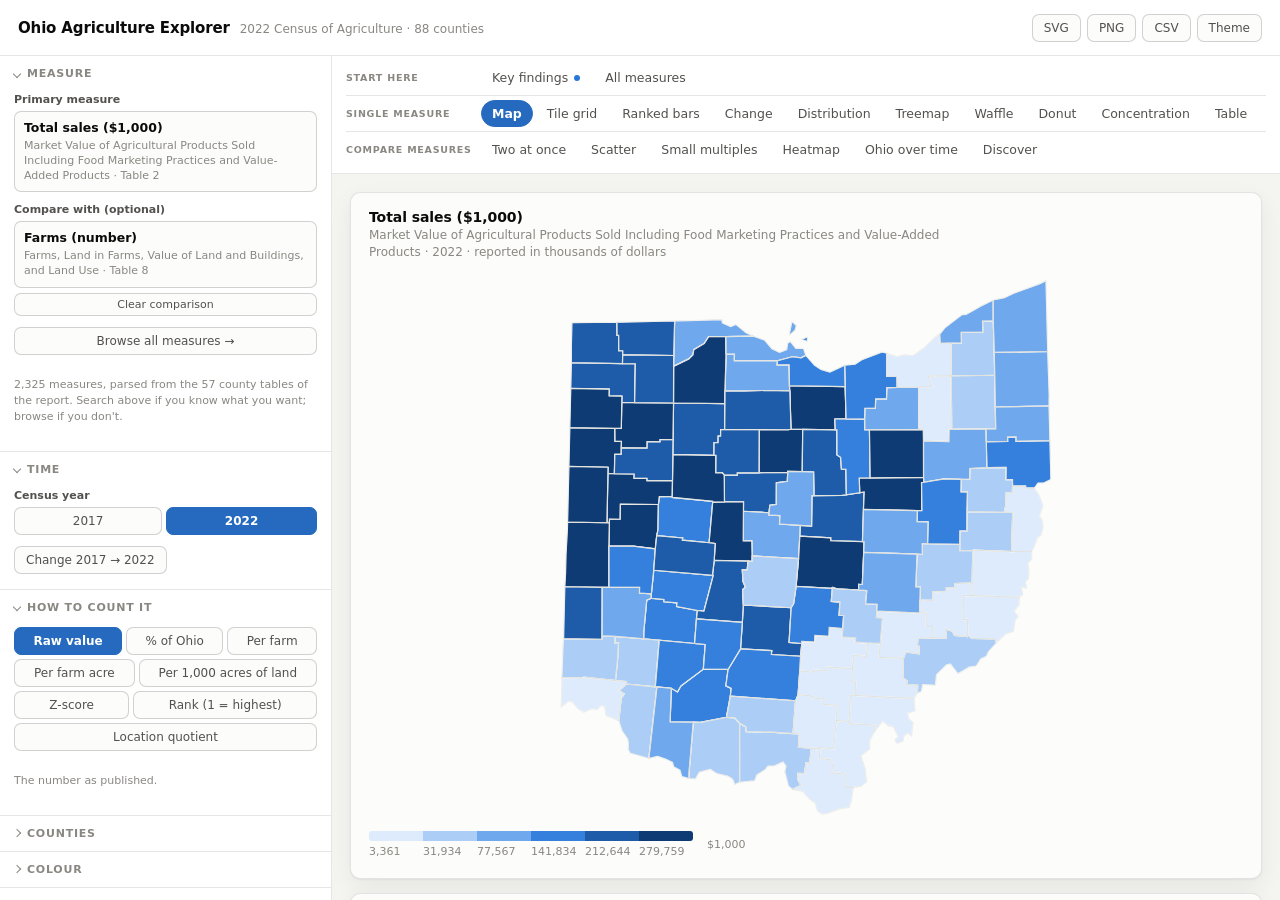
==== commit b42e7a34: "Keep sidebar sections open while using them; rename two tab groups Every control calls render(), whi" ====
--- a/ohio_ag_explorer.html
+++ b/ohio_ag_explorer.html
@@ -145,7 +145,7 @@
 .viewrow + .viewrow { border-top: 1px solid var(--border); }
 
 .viewrow .rowlab {
-  width: 92px; flex: none; cursor: help;
+  width: 132px; flex: none; cursor: help;
   font-size: 9.5px; letter-spacing: .08em; text-transform: uppercase;
   font-weight: 680; color: var(--text-muted);
 }
@@ -7732,7 +7732,20 @@
    The control panel. One filter surface for every view — nothing chart-local.
    ========================================================================== */
 
+/**
+ * Every control re-renders the whole app, which rebuilds this panel from
+ * scratch. Anything the reader has adjusted about the panel itself — which
+ * sections are open, how far the county list is scrolled, what is typed in its
+ * filter — therefore has to live in STATE and be restored, or picking a colour
+ * ramp would snap the Colour section shut under your cursor.
+ */
 function buildSidebar(aside) {
+  const scroll = aside.scrollTop;
+  const listScroll = (aside.querySelector('.county-list') || {}).scrollTop || 0;
+  const activeId = document.activeElement && document.activeElement.dataset
+    ? document.activeElement.dataset.keep : null;
+  const caret = activeId && document.activeElement.selectionStart;
+
   clear(aside);
   aside.append(
     groupMeasure(),
@@ -7743,12 +7756,27 @@
     groupDisplay(),
     groupAbout(),
   );
-}
-
-function group(title, open, ...body) {
-  const d = h('details', {class: 'group'}, h('summary', {text: title}),
+
+  aside.scrollTop = scroll;
+  const list = aside.querySelector('.county-list');
+  if (list) list.scrollTop = listScroll;
+  if (activeId) {
+    const el = aside.querySelector(`[data-keep="${activeId}"]`);
+    if (el) {
+      el.focus();
+      if (caret != null && el.setSelectionRange) el.setSelectionRange(caret, caret);
+    }
+  }
+}
+
+function group(title, defaultOpen, ...body) {
+  STATE.groupOpen = STATE.groupOpen || {};
+  const open = STATE.groupOpen[title] ?? defaultOpen;
+  const d = h('details', {class: 'group'},
+    h('summary', {text: title}),
     h('div', {class: 'body'}, ...body));
   if (open) d.setAttribute('open', '');
+  d.addEventListener('toggle', () => { STATE.groupOpen[title] = d.open; });
   return d;
 }
 
@@ -7909,13 +7937,15 @@
   const sel = STATE.selected;
   const n = activeCounties().length;
 
-  const search = h('input', {type: 'search', placeholder: 'Filter the list…'});
+  const search = h('input', {type: 'search', placeholder: 'Filter the list…',
+    'data-keep': 'countySearch', value: STATE.countyQuery || '',
+    oninput: e => { STATE.countyQuery = e.target.value; paint(); }});
   const list = h('div', {class: 'county-list'});
   const ser = STATE.metric ? series(STATE.metric, STATE.year, STATE.mode) : null;
 
   const paint = () => {
     clear(list);
-    const q = search.value.toLowerCase();
+    const q = (STATE.countyQuery || '').toLowerCase();
     DB.counties.forEach((cty, i) => {
       if (q && !cty.name.toLowerCase().includes(q)) return;
       const on = !sel || sel.size === 0 ? !STATE.exclude : sel.has(cty.name);
@@ -7928,7 +7958,6 @@
     });
   };
   paint();
-  search.addEventListener('input', paint);
 
   const presetChips = h('div', {class: 'chips'});
   const presets = {
@@ -8096,9 +8125,9 @@
 const VIEW_GROUPS = [
   {id: 'start',   label: 'Start here',
    hint: 'Ready-made findings, and the full list of what the census measures'},
-  {id: 'single',  label: 'One measure',
+  {id: 'single',  label: 'Single measure',
    hint: 'The measure selected in the sidebar, drawn a different way'},
-  {id: 'compare', label: 'Compare',
+  {id: 'compare', label: 'Compare measures',
    hint: 'Two or more measures, or one measure against everything else'},
 ];
 
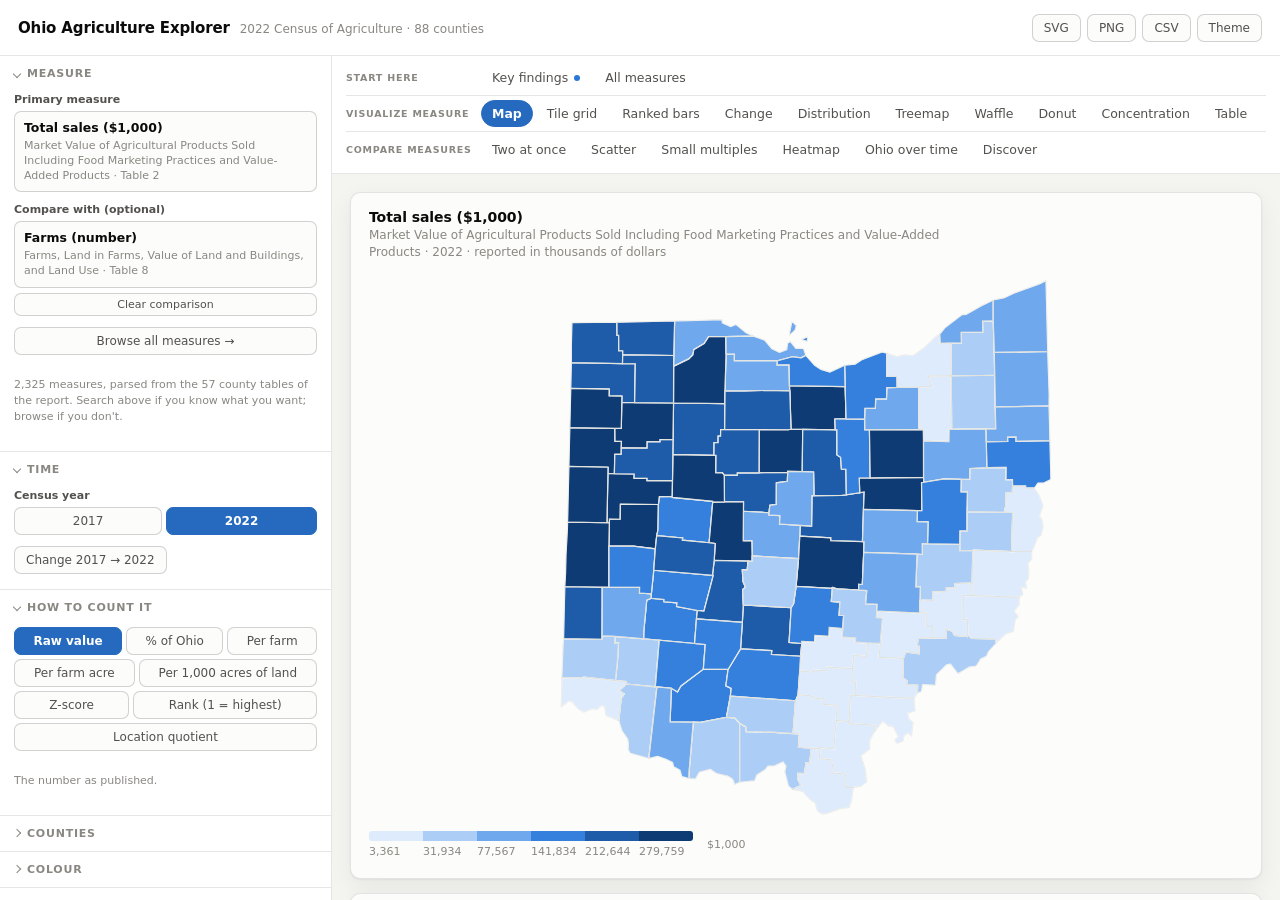
==== commit 0945dd02: "usability tweaks" ====
--- a/ohio_ag_explorer.html
+++ b/ohio_ag_explorer.html
@@ -397,6 +397,51 @@
 .browse-row .cmp.on {
   background: var(--accent-solid); border-color: var(--accent-solid);
   color: var(--accent-ink); font-weight: 600;
+}
+
+/* --------------------------------------------- time-series picker */
+
+.hist-sel { display: flex; flex-wrap: wrap; gap: 6px; align-items: center; }
+
+.hist-tag {
+  display: inline-flex; align-items: center; gap: 6px;
+  padding: 4px 8px 4px 7px; border-radius: 999px; cursor: pointer;
+  border: 1px solid var(--border-strong); background: var(--surface-1);
+  color: var(--text-primary); font-size: 12px; max-width: 100%;
+}
+.hist-tag:hover { background: var(--hover); }
+.hist-tag .sw { width: 9px; height: 9px; border-radius: 50%; flex: none; }
+.hist-tag .x { color: var(--text-muted); font-size: 14px; line-height: 1; }
+.hist-tag:hover .x { color: var(--bad); }
+
+.hist-list {
+  max-height: 340px; overflow-y: auto;
+  border: 1px solid var(--border); border-radius: 8px;
+  background: var(--surface-1); padding: 4px;
+}
+
+.hist-group {
+  font-size: 10px; letter-spacing: .06em; text-transform: uppercase;
+  color: var(--text-muted); font-weight: 650;
+  padding: 9px 6px 4px; position: sticky; top: -4px;
+  background: var(--surface-1);
+}
+
+.hist-row {
+  display: flex; align-items: center; gap: 9px;
+  padding: 3px 6px; border-radius: 6px; cursor: pointer; font-size: 12.5px;
+}
+.hist-row:hover { background: var(--hover); }
+.hist-row.on { background: color-mix(in srgb, var(--accent) 10%, transparent); }
+.hist-row input { accent-color: var(--accent); margin: 0; flex: none; }
+.hist-row input:disabled { opacity: .35; }
+.hist-row .nm { flex: 1; min-width: 0; line-height: 1.3; }
+.hist-row.on .nm { font-weight: 600; }
+.hist-row .spark { flex: none; opacity: .75; }
+.hist-row.on .spark { opacity: 1; }
+.hist-row .chg {
+  flex: none; width: 46px; text-align: right;
+  font-size: 11px; font-variant-numeric: tabular-nums;
 }
 
 /* ------------------------------------------- nudge toward Key findings */
@@ -6665,11 +6710,18 @@
 /* -------------------------------------------------------- Ohio time series */
 
 function viewHistory(root) {
-  const picks = STATE.historyPicks && STATE.historyPicks.length
-    ? STATE.historyPicks
-    : ['Farms (number)', 'Land in farms (acres)'];
+  // An empty array means "cleared"; undefined means "never touched", which is
+  // where the two opening series come from.
+  const picks = STATE.historyPicks == null ? HISTORY_DEFAULT : STATE.historyPicks;
   const chosen = DB.history.filter(hh => picks.includes(hh.label));
-  const list = chosen.length ? chosen : DB.history.slice(0, 2);
+  if (!chosen.length) {
+    root.append(h('div', {class: 'card'}, h('div', {class: 'empty'},
+      'No series selected.', h('br'),
+      h('span', {class: 'hint', text: 'Pick one or more below to plot them.'}))));
+    root.append(historyPicker());
+    return;
+  }
+  const list = chosen;
 
   const c = card('Ohio since 1997 — the long view',
     'The county tables only run 2017 and 2022. The state chapter of the same ' +
@@ -6743,28 +6795,138 @@
   root.append(historyPicker());
 }
 
+const HISTORY_MAX = 8;
+const HISTORY_DEFAULT = ['Farms (number)', 'Land in farms (acres)'];
+
+/**
+ * Series picker for the Ohio time series.
+ *
+ * 113 series as a wall of truncated chips was unreadable — "Livestock and
+ * poultry · Cattle and calv…" appeared seven times with no way to tell the
+ * seven apart. So: full labels, grouped by the heading the census files them
+ * under, searchable, and each with a sparkline and its 1997→2022 change, so
+ * you can see the shape of a series before adding it.
+ */
 function historyPicker() {
+  const picks = new Set(STATE.historyPicks == null ? HISTORY_DEFAULT : STATE.historyPicks);
+  const chosen = DB.history.filter(hh => picks.has(hh.label));
+  const colors = categorical(Math.max(1, chosen.length));
+  const colorOf = label => {
+    const i = chosen.findIndex(hh => hh.label === label);
+    return i < 0 ? null : colors[i % colors.length];
+  };
+
+  const toggle = label => {
+    if (picks.has(label)) picks.delete(label);
+    else if (picks.size < HISTORY_MAX) picks.add(label);
+    else return toast(`Eight series is the limit — remove one first.`);
+    STATE.historyPicks = [...picks];
+    render();
+  };
+
   const box = h('div', {class: 'card'},
     h('h2', {text: 'Series to plot'}),
     h('p', {class: 'caption',
-      text: 'Up to eight at a time. These are Ohio-wide figures from the state ' +
-            'chapter of the report.'}));
-  const chips = h('div', {class: 'chips'});
-  const picks = new Set(STATE.historyPicks || ['Farms (number)', 'Land in farms (acres)']);
-  DB.history.forEach(hh => {
-    const on = picks.has(hh.label);
-    chips.append(h('button', {
-      class: 'chip', 'aria-pressed': String(on), text: truncate(hh.label, 40),
-      onclick: () => {
-        if (picks.has(hh.label)) picks.delete(hh.label);
-        else if (picks.size < 8) picks.add(hh.label);
-        STATE.historyPicks = [...picks];
-        render();
-      },
-    }));
-  });
-  box.append(chips);
+      text: `Ohio-wide figures from the state chapter of the report, ` +
+            `${DB.history.length} of them, 1997 to 2022. Up to ${HISTORY_MAX} at a time — ` +
+            `they share one indexed axis, so any mix is comparable.`}));
+
+  /* ---- what is currently plotted, in the chart's own colours ---- */
+  const sel = h('div', {class: 'hist-sel'});
+  if (!chosen.length) {
+    sel.append(h('span', {class: 'hint', text: 'Nothing selected — pick a series below.'}));
+  } else {
+    chosen.forEach(hh => {
+      sel.append(h('button', {class: 'hist-tag', title: 'Remove from the chart',
+        onclick: () => toggle(hh.label)},
+        h('span', {class: 'sw', style: {background: colorOf(hh.label)}}),
+        h('span', {text: hh.label}),
+        h('span', {class: 'x', text: '×'})));
+    });
+    sel.append(h('button', {class: 'btn sm', text: 'Clear all', onclick: () => {
+      STATE.historyPicks = []; render();
+    }}));
+  }
+  box.append(sel);
+
+  /* ---- the searchable list ---- */
+  const q = (STATE.historyQuery || '').trim().toLowerCase();
+  const search = h('input', {type: 'search', 'data-keep': 'historySearch',
+    value: STATE.historyQuery || '', style: {maxWidth: '380px', margin: '10px 0 4px'},
+    placeholder: 'Filter series — "hogs", "expenses", "wheat"…',
+    oninput: e => {
+      STATE.historyQuery = e.target.value;
+      const pos = e.target.selectionStart;
+      render();
+      requestAnimationFrame(() => {
+        const el = document.querySelector('[data-keep="historySearch"]');
+        if (el) { el.focus(); el.setSelectionRange(pos, pos); }
+      });
+    }});
+  box.append(search);
+
+  const groups = new Map();
+  for (const hh of DB.history) {
+    if (q && !hh.label.toLowerCase().includes(q)) continue;
+    const i = hh.label.indexOf(' · ');
+    const g = i > 0 ? hh.label.slice(0, i) : 'Headline figures';
+    if (!groups.has(g)) groups.set(g, []);
+    groups.get(g).push(hh);
+  }
+
+  const list = h('div', {class: 'hist-list'});
+  if (!groups.size) {
+    list.append(h('div', {class: 'hint', style: {padding: '12px'},
+      text: `Nothing matches “${q}”.`}));
+  }
+  for (const [g, items] of groups) {
+    list.append(h('div', {class: 'hist-group', text: g}));
+    for (const hh of items) {
+      const on = picks.has(hh.label);
+      const leaf = hh.label.startsWith(g + ' · ') ? hh.label.slice(g.length + 3) : hh.label;
+      const years = Object.keys(hh.points).sort();
+      const first = hh.points[years[0]], last = hh.points[years[years.length - 1]];
+      const pct = first ? (last - first) / Math.abs(first) * 100 : null;
+
+      list.append(h('label', {class: 'hist-row' + (on ? ' on' : '')},
+        h('input', {type: 'checkbox', checked: on,
+          disabled: !on && picks.size >= HISTORY_MAX,
+          onchange: () => toggle(hh.label)}),
+        h('span', {class: 'nm', text: leaf}),
+        sparkline(hh, on ? colorOf(hh.label) : null),
+        h('span', {class: 'chg',
+          style: {color: pct == null ? 'var(--text-muted)'
+            : pct >= 0 ? 'var(--good)' : 'var(--bad)'},
+          title: `${years[0]}: ${first.toLocaleString()} → ${years[years.length - 1]}: ${last.toLocaleString()}`,
+          text: pct == null ? '—' : `${pct >= 0 ? '+' : ''}${pct.toFixed(0)}%`})));
+    }
+  }
+  box.append(list);
+  box.append(h('p', {class: 'hint', style: {marginTop: '8px'},
+    text: `${picks.size} of ${HISTORY_MAX} selected. The sparkline shows each ` +
+          `series' own shape across the six censuses; the figure is its total change.`}));
   return box;
+}
+
+/** A 1997–2022 thumbnail, scaled to the series' own range. */
+function sparkline(hh, color) {
+  const W = 62, H = 16, pad = 1.5;
+  const years = Object.keys(hh.points).sort();
+  const vals = years.map(y => hh.points[y]);
+  const lo = Math.min(...vals), hi = Math.max(...vals);
+  const x = i => pad + (i / (years.length - 1)) * (W - pad * 2);
+  const y = v => hi === lo ? H / 2 : H - pad - ((v - lo) / (hi - lo)) * (H - pad * 2);
+  const svg = s('svg', {class: 'spark', width: W, height: H, viewBox: `0 0 ${W} ${H}`,
+    'aria-hidden': 'true'});
+  svg.append(s('path', {
+    d: 'M' + vals.map((v, i) => `${x(i)},${y(v)}`).join(' L'),
+    fill: 'none', stroke: color || cssVar('--axis'),
+    'stroke-width': color ? 1.8 : 1.3,
+    'stroke-linejoin': 'round', 'stroke-linecap': 'round',
+  }));
+  svg.append(s('circle', {cx: x(vals.length - 1), cy: y(vals[vals.length - 1]),
+    r: 1.9, fill: color || cssVar('--axis')}));
+  return svg;
 }
 
 /* ---------------------------------------------------------------- discovery */
@@ -8125,7 +8287,7 @@
 const VIEW_GROUPS = [
   {id: 'start',   label: 'Start here',
    hint: 'Ready-made findings, and the full list of what the census measures'},
-  {id: 'single',  label: 'Single measure',
+  {id: 'single',  label: 'Visualize measure',
    hint: 'The measure selected in the sidebar, drawn a different way'},
   {id: 'compare', label: 'Compare measures',
    hint: 'Two or more measures, or one measure against everything else'},
@@ -8178,6 +8340,32 @@
 const PARTS_VIEWS = new Set(['treemap', 'waffle', 'donut']);
 
 let rafToken = null;
+let lastView = null;
+
+/**
+ * Panels inside the canvas that scroll on their own. Ticking a checkbox
+ * halfway down one of these rebuilds the canvas, so their offsets have to be
+ * carried across the same way the page's own scroll is.
+ */
+const SCROLL_KEEP = ['.hist-list', '.scroll-x'];
+
+function captureScroll(root) {
+  const parts = [];
+  for (const sel of SCROLL_KEEP) {
+    root.querySelectorAll(sel).forEach((el, i) => {
+      if (el.scrollTop || el.scrollLeft) parts.push([sel, i, el.scrollTop, el.scrollLeft]);
+    });
+  }
+  return {self: root.scrollTop, parts};
+}
+
+function restoreScroll(root, snap) {
+  root.scrollTop = snap.self;
+  for (const [sel, i, top, left] of snap.parts) {
+    const el = root.querySelectorAll(sel)[i];
+    if (el) { el.scrollTop = top; el.scrollLeft = left; }
+  }
+}
 
 function render() {
   if (rafToken) cancelAnimationFrame(rafToken);
@@ -8186,12 +8374,19 @@
     try {
       paintViewbar();
       buildSidebar($('#sidebar'));
-      const canvas = clear($('#canvas'));
+      const canvas = $('#canvas');
+      // Adjusting a control should leave you looking at what you adjusted;
+      // switching to a different view should start you at the top of it.
+      const sameView = STATE.view === lastView;
+      const snap = sameView ? captureScroll(canvas) : null;
+      clear(canvas);
       const view = VIEWS.find(v => v.id === STATE.view) || VIEWS[0];
+      lastView = view.id;
       if (view.id === 'stories') markSeen('stories');
       if (PARTS_VIEWS.has(view.id)) canvas.append(partsToggle());
       view.fn(canvas);
       canvas.append(sourceFooter());
+      if (snap) restoreScroll(canvas, snap);
     } catch (err) {
       console.error(err);
       clear($('#canvas')).append(h('div', {class: 'card'},
@@ -8276,7 +8471,7 @@
 const HASH_KEYS = ['view', 'metric', 'metric2', 'year', 'mode', 'delta', 'deltaPct',
   'ramp', 'diverging', 'divKey', 'reverse', 'nClasses', 'breakMode', 'exclude',
   'showLabels', 'sortBy', 'topN', 'partsBy', 'focus', 'storyCounty',
-  'browseTopic', 'browseQuery'];
+  'browseTopic', 'browseQuery', 'historyQuery'];
 
 function writeHash() {
   const o = {};
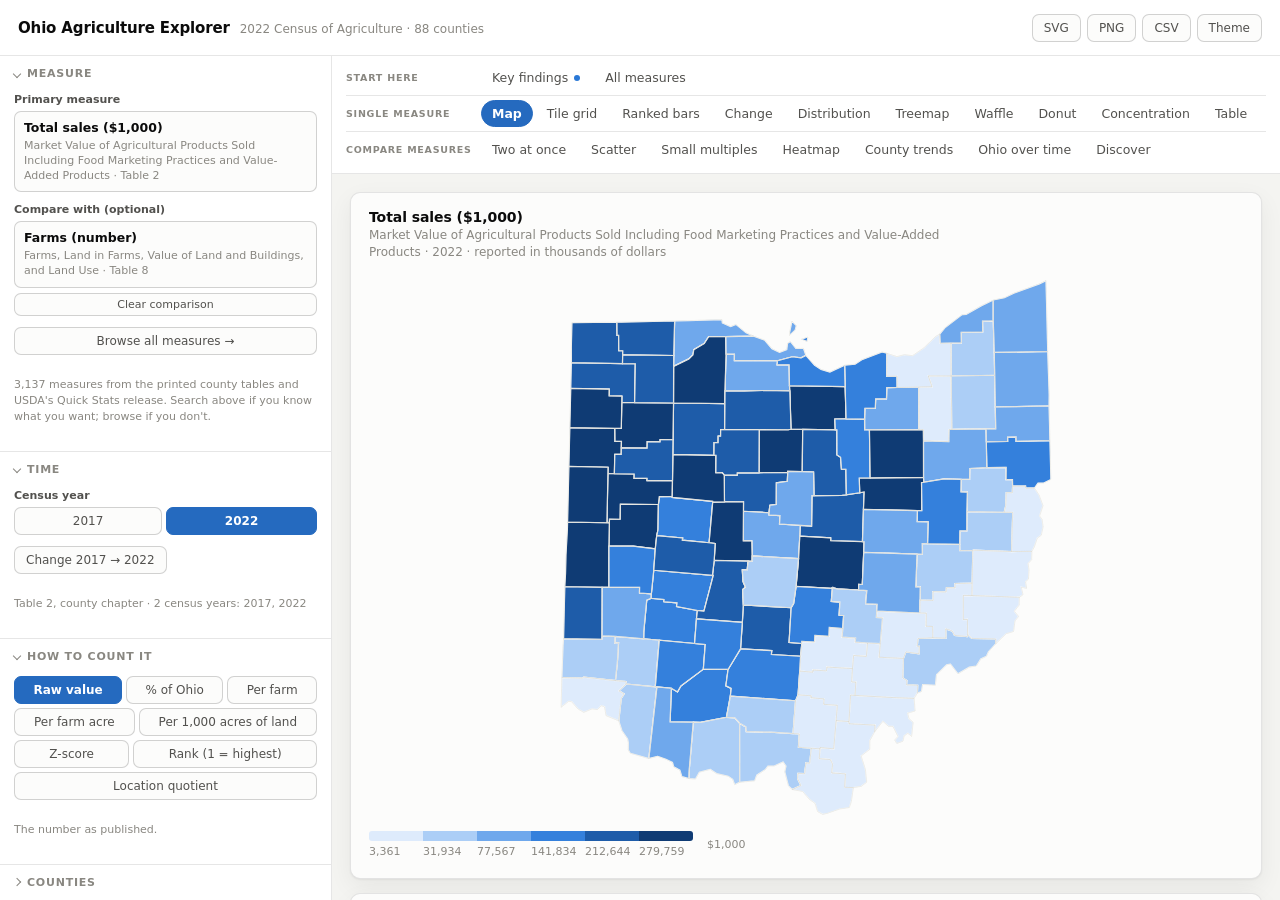
==== commit 80140ae8: "Add USDA Quick Stats: parser validation and all five censuses NASS publishes the whole Census of Agr" ====
--- a/ohio_ag_explorer.html
+++ b/ohio_ag_explorer.html
@@ -536,4244 +536,11163 @@
 This explorer needs JavaScript — every chart is drawn in the browser from data
 embedded in this file.</p></noscript>
 <script type="application/octet-stream" id="payload">
-H4sICNuIc2oC/3BheWxvYWQuanNvbgDsvWtz4ziSLvxXGB37oTqipg9xJ+fDRKhcqiqfdtley+7a2X0n3lDZ7LKiVZJXlqa3dmP/+wFJiSJAkOIFFAFIET1T
-Nizx8jyZicxEIvE/P70uN6vH6Ke//vQweT/yrkeTyVsP+hB6F9HidfPqLX/3Rt9Ws8fNfL1ZRd5fvJvn2fKt99tyvvkeeeCt9zFafltNX55nj95oFU29SbSa
-Ra9vvdvpau0h4r0ZXfwFwr+M/oLIzz+9/elxuVms+Qd++ut//M9Pi+n3+Najp+n3V/6332cvfPwnFPo+4L/Ol4uf/vqXAP2CQxjyX6frn/6Kgl8YA29/mvJb
-8d8Yooz84seXnfNf3/60Wv7501+B/79v9xefz6OFeHG0vzj+BWCyvTb2f2GhH+4uDgmjvp9dHG4vjvLXfn2eTxdP4tXJ/urwF+RjuL98QP0guzzzabi/PFNf
-fj39uplPxRuw/Q34Ewdsd33AH59lj49xiCDLrg/A9gYCNutnzrJ49TD/+D7KHh+FvyAc7KGHEMHi4wf5q2++zaez/46E6wOQB59fI4c+IQjt0adBCPePv70+
-zl3/XTT/vlysxcujPDghgHh/eY5c9vTYJxQXwaH5y/MRUXAAyUtlQEKyl8oA76lFAFEACpIjiOW7zXoercTLszw0hMRg76DHlO0lJwwCtn94XwH9xXS1Ws7n
-4uVzzPKHYyHKIR+GYI88JDjcY+MroL94nn5/mc6+ifhAQWsZQ7k7AEb33DIMQlxQ2zz4F/Pp6g/x4kgAP7s2BydgJCc3GAVhAXsmXDtaFQQHEkEuAQr21/fJ
-Xq1gECLiF+QyFK4/W6yXEjRMeHrISE6tCNpfngJOfOHxBW5j0/t1Nl2IZgGGeckPuJXLmTVMw5zoYwSLoi/Qu3x9Xj7K74BAXoC4DLL9HWDo0+wO1A/9vVUO
-tjcg+Ruspn/+vlyJlhOhvOnhlpjmLSeDOcMMMMquTxSW82LzY/q8/CYihEj++WnI4N5yxtZyr1+x6S88P8hd/z2XTtGuIUF5KUUgJ/tcMzJwOPdBUXnzsv8+
-+p2z+yhdPxSMA/Dx/uFhiPfaSxGCQeH6ULj+fPon/7RwfSzorg/9nOFEEO+NT4AoxgXw8+SOuQMgXlsglvmI5oAHQXZtwAWH7K9NFcB/mM5Wv8+iuSg5WJhz
-uV3OGQeG/PykFcDiDZhwgx/Rei09v6C8hL/P/vKE7uWSuwsMFMxaXnc/rKaLP7h5EC8fCtCHLHd5bpdhTnMZ3GsuVojOB+6mSVpLxAmXZVfn4FOf5QxniHOC
-CRTgf5zO5zNRp4hALfcWaG5KTIDK5ixuRAvugjAlfoymG0lliaCyIGQ5Z4dQkPPVKPCD4pwlPP0qihYisUQgNgQ05+zEc9SeWcz9rAKzebn5uIlWi9foh3h9
-YcolkIU5byTDBnHYcvYsVPD6afp9VmCWCswSiHNzCsjNWIR7haRgEULh8ovH5aM431JhvqVcjvbPHrK9teRSyR3ZAjZIuPzqSZJ5KrhSFMEcMpTPgdnVfcBR
-LFwdi1dfzV5lbJggOAHOz1XCVILzXqavMGefosVKpJWGYgABwr1Ucvu+t5WUQkyLfmD+4rNvxRCCARH6EOeIDdkeHO44sKIfJTDLaZ0tvomXF3QWhzmxIX4O
-GxrSnB9IFebs03L+PRLjByZobIhJDngS5OYpxiMjUJhkBWI3K4lVxvJPTrnW74EHaG/LEA/qCCs8en4S/L/Txz9koWFC7EMRzjngyaS1AyYIw6A4TeVt2f+N
-fv89Wsk3CIAQuhE/p1OxDch5gdwLL/poebH8dbH8L/HiIq0M5CIrLqL72AdxdStOgvlrX00l7yYQWIVJMJJNIgHMZAbwOAWBoj75wsX/XEWyexMIzBIGg/08
-wmOpvTGLo7AisyCvU1ezoswHArUY5X1LTksmlhhRBopCn7fFV9yvFGkNgejcBznXm4eFuYdHKCw69wLyy9VUMpWhwCsAJOe2In+fr+BCjwJSnGLzV988TkV1
-DQU7TMK8KaM+2Ms84CzTYqYld/HP06eCGQ6FCRaF2QQYuzYA5pAJQG4SwYoJ9jN36BcyraEY9JC8tQkDHOa9YlW8j4QbrGbi4wMxDQUIyhuzEOemER7+48Lj
-543Z54hPgVPx6gKxPoAsb81yqRBuiHOTFFNYs8/R7NureHHRDgcg59pw7z4XixNIi8GaYMw+R6tHMVcBfDHcgTl14gF4jlcSUlbwPQRgZty3Ea8diqE4zntN
-OOexUv4iYcFjzevq5+VitRQsDQBCFOvTvNfEQA4Y7g5SVDRlTLz8+tvyeyT6BwAICUYePOVvEeaIDQmBqPAC4h1WkrUBQGA2gCR3dQpY3vsgABWYDcSrx2PC
-1QVDHOy9g5hZLik5rzLMGQSiYnbzGtvhzXfxBmKC0Uc55yZE+zkQQ5JPtDAFu9fLr3ORXCiQiynM2RuWSGmWJWK5KDlUIH+zXvMoWbw6kmJkkItG0D7FAnj0
-D2ABm7yxvJ1u5k+SNQNiDork5hEQp6lFZoOC3OQNwm20koQSCsTyiCYf6xCauzjIPzxTQHPLJ1iOjXR9MYrda20sln6wd1ohd0BJAZxAuL7ofgAk2mGazd5J
-cg7jfXKCy79fsMN5h/h2uVpPv0mXR2KwAPKGmDtL+xkWhNgvmgQB+FUkCyUSaKV7xyyxOHQvlPwvfjE1JCC/WfOfxKsLlpj7eTgfp+G92+cHASgam/wMeDd7
-LAQjAAn6yl3W3BzIWJhzP2je1FOFQbhbvoqTlJR0CnGQX2zILWXw4L5Ia15kJvyxubkRRRIL+gqwj4Q4LRfp8CcpTt95fZ08zpbrpXh1IekU7rU1XaPaS02c
-JQmK1iA/w06iRfQoGhsx6QQozhsDtA8yUWyVSeHh8zI5eY7mXyVoxDkWZ/52ku5juXSiH8JiVijvsk7WUqoeEMEKc6RDYYVtbwpoAMKiFc6L5GTz/ftsLV5d
-0FZCcqEIAEEuSsMwp02hApf71eb71424TALyKSf+uMmKXSY0CO1ziSHhDnLRpRRusHl9nK64qRTFngjJCRzSnPeECcJ7fLhSgcIr5MF/WMg+KxHsMMIY5LP0
-QS4A51cvCn3+4r9NF96XaCXCL2WdAMtJTiB4ZyAgRdcvT+5vhXUSQJFobWDO0kMc5map2FEsWJu8pf8yXa0i6eriIk9+isI4yGcTAwIKQh8IF3995tN34fEF
-Zgmfm/J32Bs0H3PfpECseIMfYrISUCGZmFt9jIEPcovihOQn8EAB/JdZnMgV19wBA+XeB6E0H45gUFxhyFvLL8ulOIkwMZmIglyYiRHO2Uri59bckUKnvvzg
-pn4pyiQToljsA0Em9wrFrRkKUUHm0f/+4+1P36LlT3/9n5/WP16SRHo0jesdLpbzefS43upYOpaWLoif43+dPeVWsV5WyxeuOEmdw8FFr/9Nbv49WnOPbf8E
-t8v5j2/JfR+Xyzh/Ol0nt/6P/0jmA8Cnr3iG5y7zP97+R+Kr81lGHoLcHiZDNNgOsThNnA5lI9woxJYZAJpdinsRyRAk8hCPwJKh/TMwH0kjySP84x//G9NW
-BlQa/iqBUsfKzWGCv3Ch5pjEYR7aAQBoAN8mcygNt0M+46opDwGUDO1wArEzhQtDfnL5OIjeDgWMEWmIBoilQ9vLx0MsBSoI4O65YMBS7ADbDSVPrxjavtAB
-hNMUvhLhkoR/G0kMAj9FirJgKwZ84k3xpNsX3g3lXoUPxUFHyRAOsiHG7VDJkI93lycAw5KhgPvz26H0UeOhMJSGQu4rCEPbFzoIMSuHWL0s0Rzj2O8IExWF
-/J22EoS4mY+HEJ9KtkOQ4e0QotlQCjvmnksyFAPpJ3KG4VaR48V1gtKh3YeCACXgcW9id0MI/cSWcFuejaQIA+bj7KnSBwUMAmkoefZDcAalEqtKd7exCAzT
-5HHQzrBRLnTJAPcAsqHkvQgPdnYjEEsjiNHtUDYSZwCSEYK2Q5C7QMkQ3as5Sz/E0O5D3GdNbsefY/dMIEwvBTl22yHMtkOYyiMU76wWt2MJt5mlEd73EPhJ
-pKcEv6wioTkB+JfAh4k1xPy5k2fEHHqE0iEGt0MQBiQd2mrvfohbFSB9kTt2UBri9mY7gklq8BUjBLHt0O6pIPd75CGWfVF49kNwklLToF6JbgOmz4O/t3EF
-FPF3xpc7ZygZwlge4QDubFycyUuGYDaUfIaFjG4HKGbJCIM7w0sJV4w0abG7G+WecjzENQPubse/kQzRcMcT4DNrMsQYk4YopHQ7xCNNkDwU2lEgvN5BfwKU
-+hPKzH6byW43jdGA7kBBqVksjjAfwhJPSeFOwbg4NL02prtPhSS1FhRRaQSHGeE+2FrvAGdDnNbU7OPd3Adx6gpijKg0FC/67qZWbt3TIYKlmTt5wUMc4FIT
-os5BtJF5HAfhiUXDaKfQuyHuGezsAEpNIWIhlIZwAHaWx/fhFjsEpCEEdpfyQXp1yLaTBh/iljmZ5wKcWSzAkqtn7uH+sUDI5AeNn/0QmKR0MlRnRdp4Fgrf
-lE9DqXXcKSsfClOnFu3MDP8xrsmOh3AAhaGcU5tUd8kjEKQhiU93TkpcXJMMgcyVyYb2Xyy4zNLDH0KTlpqHsjRH+9ktfsrM+GHf3zr2OzkMt2/iI1k0FUM8
-0MfyENhPndtrBYBQaYgGJJvvMFWPcNsuzm3KoRDCwlD8fgchJ2WQq3MzbQBH3PtJppYgZGWzjXJO8n2SfDFeCtqpcJzsi4cYkEd2Qodj1U1mqbhKNM9LnOEB
-kGVDMJ0XcYZ59qQ4sxnCwx/0J0pta1ntWRuDwFL1BARmukhDlA75TBqCEO7sAYWQpkNA6fmXxgeKKAKiBLuQgCyu4PNlOuQTeQiCXUDCXV2QDqEwG0q9mCDE
-mTFjYepUhAGQh1CQvU/Io/3EjYIoG0qFIUQZEIzHWukQ2FmzPICHKMWg3ONW1+i2cVoUU7/CQciGQLDzSEJItkMEZkPhdgILSDHCKI9CqJ+4OwCSLHsUr+LF
-QxjugnHufMA0xsFI8lEUQ8nrHFSaUhOkrjZtFZ0HYRJycOOykx4Yv5tqhOJMPYAPYckQA3g3xM0USodINgKSWW/nce9HCnOxOJR/zEOmG5Yam7LF31aSSWBi
-lmmYuZtxejJWOwBhlsQkaWSSpSIxSm052PnJDAGWRiF4L4Tp1zD3W3eyG1dWx0MszCQ8ROkXfZo9AE1DIwIyh154zEPIled/S5aeW4lckV6FEOyGAMJIGIrn
-b7azrX5Q8LUUnpxwx4NpnFLpKanNa5XJkW2K0vIosiTFVIoi3wKC7XyGAjlRsxMM+Avk2ilMSzDe0RYIk1duCGRhHAZh+kUIswQPTQU2m13iB0Xp7AKzIJEF
-MP1QiFSm9WCKpzQnodzR0soDBtvZG+xzK2GCLgeLSEPccEDJs0TAx/IQyVytiuAvF2XB1LULwT4UC+h2KMgeK/egB+Pa8lCspPCgVXYBoK1lz5IpCAWp0fYB
-kIYwYfs8gZ/mpUgAsiG8zamFQWY3aTIH4b2EBemHYLD/EApxmgjLTLIfb91LhpiYTcily/ZJ/yypJr3PIdFkpTO1usq81XIQJImo0N1aBZ99CUDy0Db4pGi/
-hLN1eCmCVBrKvCo+R/tBkA5l05AquVvIACvSxDBNGGVPJT37QTDLV37UGwLapdILU6xqIt4N0XCfTU/NJqFoZ5MpSPWTx1uZjYzLgZIhuB8C6URMQZDl4VPj
-Ssnuhij5nYR09614T2U6tLfSnPb0CTI3A8QZueTRKcwvFSYvmF2KpXYbM7h7chj6yYfQLuEKueuQPhMKs4fi3kRydUQzTaMofT/ESGGIApif0pKhTLUF3A9J
-QliqVspi8HYrgCjRfLzzKfZraAxmlozF27WSoSwKwQSl7i7a+fYYp24yA36WTWU4dZNzCVaYpqOYD7KgAG0/hTOzBVJrRyECQnaTD4FgZ7VIEq7FQ5lti+sf
-E6vFsmfgoWliFLm12z17vFqevHSYZdAZTh8LU7JfXtxCA7LwRUDrYE6blK+RKyq+22gxgqk0+bu8T9y0IJV7rqaZp0MDlg7t3MY0YuZI7uISxpU+HcqShAyn
-qwpcsnYRcxBX/cdDmWcZ+Gna38fZlSiF6SP5uzCIBT6/XxC7QoFwJT60y5fzIUxg+qlw98WAkORTQbj7EJfzIBlhQfYukLHke34WxgdhenFIssV+HD9nEMcM
-uweNdy2kQ5nu+zDYPnsWRqffIpkf6YepLfCz1YCMA4AKQzEtB6PcUnOv3rLZRk74fJXChjNHOhsiWeyPCQ9XxU9x/ywxaj7KvFiVzBUhKOIkI8m1CqTkZsYx
-G8I+zU+vcVFmSMK8dx8P7SU8qaxIdhuF0vdICLJ5gxuhZCjI7D+iMB0hOxHgvml6JUao4MkH8V6pDCk+iSWPgLO5DMf749Lq0QziYDuSSZPAw0E/oLw8QbW5
-ro1cFF3IpOYwGcqKbtK18bhsZQ8JYrgwtKtgylAqlispapoKPqv4VIdAAqXRakkbjVYRO2DJi3DHY2c9IN46ecTP6jVQsM3LZ07lLjzP8vLxQkmal2O7RHU8
-lOblKN5iHld1pKE+3SXY9kNxuw+p9iOrWthfi3tC2eUhTZ1dul0eVtSRKKpN4q2CKL0jzT6FIEgvT2mW3s2Dc9CjKU2aKnfmtVpWl5cFERc3khaFIEKk2iGC
-grAwBHdfJBCkhSJ+9qn9UBYqxZUlafo8zJyOtB6MK0DmQgUo+R4Pb4OKtcniAmb+dQ6uOpZqg7LWuI3DqHh/xcKzYnm6YhE7lyBWpJFVyebdkJ8VM3B/h6RD
-2cIR8VPIuU+YeZFhGtLxCQuXsye840ELVCrSZT2UWi2cF5YBi0uFEG7D4YAE8hDJKjU4ZjgdCrA8tEd4pwwUY1quMgXFUq7KK9buFSv8ijoAVcJoi0O2hiFC
-czDBW6ogZftnWgXXhYlPMTsmaUT1UAD3ruR25Tzws2QCCoT5I56zfSIPFevZikVvxcI4Ctm2/CUsLzDOv90hvFmpcpSVsbdbuE+TXNwqiAv3cZgpra3nwkWc
-NnyQhrhEJuEikCvciiM42F+8WAanKJbbPShBPpKGkmc/aGtKY4WSfmptvJ3iCq5qmVeqKFWUnSYlU0E6xEg2lNZOAR/sKljZ1hb4jITZULqe6WeVr2y7TB8y
-sPNruDxvs/Uo+x5hSWQbb7zfPZafrjhlyeO47V6YhLFxX6rdp2C6SpQFxIkzl3wmUCxsH3TdS8W+rGdIq9wN3VZB4KxUm8fVaYEDzCx54njEQxTtpmISpAkA
-tIuit5maZIjtXCQUpphAuh/iIWJad5FVXCMCE2JAuJuJUVpV6O+T0ElWJokPw92kzqEHQpqAPztD26FsJP+CB01NqW6odrR0ypXtE0KKtJEquVRMQSkSVYp0
-liLppVhnUGXvi1X8ilp/4YUOyXT5qnJ5U7s25idb0vTBzmgEIdvWnflUHtotkWx1uGRo/0UCtxVdxaGAAHmIoiAbCtJgi4KtXCeLDKnnAejO3FC6XSEI4O4h
-GE43RpAAUXkoZLgqvCsEgYpQsRBQKsJOCdWDYUSp+VLuF21Vu1i+dJMrJVQUHBarEhUL3opl8YJYKWFSxPCKSF+RD+CEbh1tUrUUlX/rg5N9af5H3X+03YIv
-S9dSIAikpVVC2c5tiYsupAq8bCjce0XFaj5V2ZyiuE5Rglcs1KMoXXhCu+oSHFffpJOWTzJ3KlZcaSj/jgfLHll52WPZrtE28p9mu/k774viuNefzMo4zCo+
-kkXJeCjw9+uU6RcJykrnuLACeQikVZQByirnkuxnPJSZCcxAKH1qN0Rxlt/BIK3q4fiHmcalZTZ058TFybrtY4VZyR0M0oeg+wxZ3AcjKe4MswIWxLb1npDI
-QygM87VVCQ5s9ykQd/BIAMyKYWL3NBlC2eWhn7p6KFtBSPJcyZIfzWodGUjX9/blgnhLhZ8tMyQKngxl5V0kfRu0LzwkNOUrc5nipa/0OSHLLMquFhFCuqcw
-ZQfuSxG3pEKaPfp2YWe3pyNeRUl5QD4IsyUTiFIt2a/R5EXtkPyXRxjl/XJa5TOKNR2Kyg9A6LZOFEkjQZDtGso2mgQ+UO09KdugotjFotjrorBqCtsnvM4h
-w16+MFjSk7zV0mAxa6/aUKvYparYyyqXXqhqHBSFEKoshCJXUchnFHMeisyIKn+iyLIUVyoEZA5Ww5W6QqVdApuzpfT+FD6iwpNU+JsUBlhIysXXSMt8MUVY
-+hS3ldm1/JQujg/LvrjN00F/N8SflApFebHTg4iQ7vbTxoLJJpt9UF/MBihyBsX9rIpNr6oljeLCh2J5RMD5oJ6WZ3ZVhx60CSmTyDBeW0QhzQeLyQpkCMqD
-ZUVIXYy7uT+QrmcTsIsC+fS3/R4JhKLZePE022yN4v7d8ZDvh/m6jeRJs/ARpeuplGRbEzkfRFg93ebSk9VatH92nH5xtwFru18xubiMAqqRZUSlBlXd0alL
-aSTbTdqqaknVrKaYLIrutMLpFm54EIFSt1XddarVlF3YC5XkPOOBbJZVbOotbP0tSUUU9vLvFhe4ZhN5aNcqIJ6ylQNc0cHhzVj5LVvFjV25Fz5YY1pqKlR9
-s9pYCkWCrlDtrqiJV1bOq4r/FKVqaQUH9LOSDRaQtHCIZv0cFOk/RY5QkUnMv87B1FN5WxbVUROdNmPnnEiUriv5KHu3pGNSUg2dG0oT4fmhbXqV0Sy9WtyP
-XdiyrdjWrdj8Le8QV/u6+Zc5KLqlxlPdN63VXhHFrAMoSsuvwH4IppVc2U6nuENuUjWUFXFynzAtJMoaPjCSlueEOCsgScrqk9qmbO8Td1ZgWnkTZkMUpaVF
-OHMzaUiS+hy2k934xAOaToWM4bxiJBP0fosUSz+E98X+cZ+kpACJZXtfAE6elDBfKOtOPpWVXAUs/SKPErMN53RbSQQz5QxCBNMn3Ss6Dej2U2F+X5g0hLFQ
-PBVvcA/T96E02/Me9+OOh2CAy70EgdWDYlY6Q6n757Xf4a/oXSPkxhX174UqeXVdkqJ6Se7bpOjupG6gk3/Ug1sNS1W09EiNVtVghc1aPtqapKwrVXEPi2Kj
-S8V2mADtw7y4o3QyBLMwz09Lu9mu+iMu0UvnHD5f0NKycUVtuaICXVGnrqhmV9S8Kyrji/vYcugdzK+X8lnW1bDVQkr5prLd9sPdQkduOWk/hIMsFiVxCjXX
-hmX/IYAQPrRjrd7GM1Dec6W8FWOrXdLyTg/lfhDVrpFiQl+R9lcsDiiq5hS1daoKvGJXKEXvKMVebcWObrpdJ0LZijYDaQEIYr5yF8zBYj5UXsyn6oTfKo2F
-GRN6CcF4039aarHb/xzvAdxWX1C8m9194G+rNrLy9ZCmBSDcOUZSEzhE9sXjrNAvQ9EXTtE9rtBjTtGJTtmvTtHVTpGqUyT0VMW6ebwORo2gfKNwsYtzq6hF
-Cg8UMUTRp1M4fgrnUOVAFt1MRQpEkSfJPeXBhGCplSo7G6PVVFx0FRUOpcrtLPqmRQdW4eaqnOGiy6zaR1AocldUwqvq5YtV9Yra+2KBvqqK38fJG+JswkZb
-vzduDCu4FsF+cSjuUJu+IN7Vh/KhZPmED/lZnjk5kSwegtl2s9SR4EOM7YOJVIaJT4Q6uXgo2yImsHpwJTIsX4lUtJdtt6VSSvWrO/Uo+vkouv7IC/rKZQPh
-jgfDflIe9qtPgWwT+RcbxxS6y8SJp3QtM9dwJg2yEzHPukilgh/s6qCTM1KTEZitJ+1GWFa1i1IpjA+H3Q0FIUnNH8mWocBua1K2UI/8dPMiYDgr92Wp/wyz
-bdjc9diuNSJVp5yDe85BedFPyTGTrQRR3mmr9NIU/krRqVF5PoqON8W+OHLzHFXPAFVjAVX7gdzbHHSiWHnnO+WZPG2m4WL6SZGjUmWyFPmuYlG9ovQ+ma2T
-I1/2CYR4uVwawmmRZbjvQgzTmThEWRJs18BjHzvLbUaUvUhU/Q5zKBwU/HLbU3I8aZtQROGR7nzNrH4+3mSZNn/Buz1w8a7b3af2NhmhtMgQZ9pBYLgtH8x0
-iE+IacUzykw+TsRVaHij6Iqj6Fqi6Cyn6D+n6FKn8KcVXrfCNxfwOpg1KZ1Ay07ybJXaLAq/YndKYQ+LugVKIbmiyMBIWZoqdcipTFGtFLqn0FCFHudf+GCL
-5fJC6JJTMVutzRWLvhSlYYoCMkWZmaJrXNFDUM2qxam3OD8rZnEuEGI4guMsRHJ1AHDWAoWlrAMIdg/Kffd0a26YLX0RkjZL8MNsVw2Fad6Nh50ZDiyth+M2
-fTe0rbwGOPNuuAu+HdpvXtiiDPxsbU8A/qAskIp224ozRts3NBe6hCt6ie92gSmGcm0JOAuB1AtW0UJWsflNtUWwuJFQsd2wYlOiYh9W8o4HfWhW7kMrTzpv
-t+Wy6DDLTRuV7YYJ21YNYlyxN0Gxg0Gxz0GxG0Lltecf9WABSGmCazSfiy0wfb/duqNicbqwgC0tcSuWwZWL5aXt8ZVN9DMBU2wHVG4aVGwtVGxALO5SVHU9
-VfRGzeNysIVC6SyjPlO7ffWDuKGMptk9tm9Ap+idUuiwUrl/LLfJrLgRTbFbrbinTXjQgxuVSn2kkjN2W22HLKb8irUFabYpHoLZEEnXeUCwT9mgdM0o61PC
-h3A66YF9EgynNbAA7esHi30sFN0uFD0xFBkvRV5MseCsWJZWrF3nkTlojUq5Gq2fo4VUj9aOKkVDJEXbpGJvJUUDJh+njWD2+025QIbp11SVyeX1y4oqZ7kS
-WlEtrSipLja5kRrhFHvl7DtQxQcAZ22j0reF2UqpgNtBR6iUSOVx5a2mFdnClHR6UnQ4kkqzlGc3KE54UGyAFR7iYLTGyte4f0TrtdRNt2UepJgUULUxLXYR
-VVRfKRwVhTujcHqEhzjYRKpUVpRn73bpyb/vwahoh69oml+oj1JWUSkK9otV/aqmj7mnOtjwttRPUx8Eq0bpM/cVZuVQ5VvTULyvE+ERWTrj77vmpct5dN9Y
-ik/lyZxMaVbXsLsSzKrl89f+Bx/7j7ItoMXmaDxcSh6ChESonUq2mmdLIDz6Z3mPYltYlHwIiSdZxBtTs6xngEjid5Ag6/iUTFz5ZBMfAmybf9pP4GH6RRxm
-y7LJKlY8xLJrBUlTRbA/A0PRE1PROVPZX1O1OzYP4OH9L+VN25SnObeZZJMl4CQRme2oomHinvAZKitJwH6aoCVov6EQb6tcCJJ2dVGaFQgoNnoVd4Optowp
-NpYVt58pNqkVZvHCTK90BiBO32/fyddnwbbiOcgvlu+QOrhgVmoF1GdVtmubWSiTVfR9VHSHVPSQVHSaVLlfRV9D4ZAUvBZFG0BF4zaVW1zwnRUOtsINVzjr
-CpdeUVOcR/TgHv/yQynUJ0t2OScoV62nqOkrHqBYPDqoeLyQKoGkSDMpklHFlJUisaU4Sk9x4J7qWD7F4X2KI/7yyByclMu3JKjON2+jjao6w2JzbkULb5Am
-N7M2IbsOgnGi3Q/yxTtJYj1r/1uw3EqjpbBsBfOnCJgUfW0V3W8LHXIVTXSLJZOqwkpF+WWxSFOA+GCysXy1+Hn6/WU6+yalG1t2eFP4onIrNUXDNVVXNkXz
-L1WLsOKaZ2FlVO0P55/0YGVRebffqdTePWi33Kha/MNpG1+6i+63W7ljj5b6+26H6Xogo1lPIJDmvrjzJheXBoSUnn+hOCRDcZRG8byN4pkciiVKxUKm8MYH
-l+LLY63p83Ihd94OO/Y3CaSyXPFgB7mYVlFymxvaddZV9jdRdEFR9UpRdFSR+65UttFIXuhgPFte7hCtHsWmFvGHu5zjlfUUUB6QpThGq/ysrXy7uWJTOsVZ
-B8IzHJwqy/cvTjfzJ0nwQMtCJ8UxmYrDNIsnbhZP5Sw9ulPYC1jYL6g4X014poOxGauIzeLDwIXYrF2GSHW4knxGo+IkR9Vxj4ozIVUnRxaP61b03Cs25lM0
-7yuefFs8Hrdw4JPiUKjC0VGKA6YkpA5SV25aN6/xmQYbcYsqCDvVke0Sd6oj0RTHfikOB1MeISbG6CXuYMFpVLiWRf9T4aSqTqMpnlmTf+WDLICK5h6rpVhT
-CkDL7oFi47xCb714IG2cwsJg3/0qSJEk+5Z8qS/KIBD28yepWpA1Rd4e/kahv+9tnG7NibsZlHeUUfSdUXSnUbSw2Y7EfQzzGz7koVR4do0URFgONn4qnQ7e
-cSsnutCAdNjuui9eVayVq/sLFnr0KXoTKDoYqPocUJIOESi47MnWx8z15qFIus8RZOVVQVolzva1Bn56pVwtY1p+EMQeP1LU6x5camMVHVrW06+buVj+57NO
-O7SCrFEHJzSZfbmYZOqT5peDzCsjQfqtkDDZNQwZkzdoBTgMy/Z6qc+jKzuzLn7Kg6s4pTm48WomLeF0ycPzMC9N6u7r9ClL08gUZOkt7seBbeI6Sz/nvrdL
-sivPYFJkpRW5a0WGO9kcIO5YIiTdS8rNz36ThJ/WOwZZlx3FVifFBh/FqU/Fo6EUB0gJr3jYIy2dKa6XckMN2LIDYHGGVRzlqTjwU3EsqOLwUMURo4qDSBW9
-bguNX4vGXGHxFfOCavIoNElTtFJTNFxTtWUrNm9TZP4V6wOKVQTVWkNxQSLPVyw//+Csx5TPHmNS/yeVne+AT+qc8fn0azSPZ6z59PGPr9GKa/+rN108ee+j
-P3e/vpktHuebOLzx0lPet3/42fv/Nr7/lXl8SmG7n99F/CP8k9Nv0W7ow3SVdOF5XC7W0X+tky7IyQV+2j0YH0qu8Tfh63/LvvkaPa7jvvj8m1eji1/fje/u
-LscTb3T93ns//rL79c3l9cXVw/vL64/e59Hd5c319g8/8ytsFrP4xr9vL7heviR3veCqk/w+jbXlrz/dx/96yfGSydD/v56t59H+if/q8ZeFMEEIpp0ff/An
-joH9Kf7DT/+IX/Of0So+g/Kv3E789Lp5eVlFr68RRx2AWJkz/FEf+N8v19P57pfR4yqqi3z6xb9l39GG+XR7weNgzj0TAXOCBcxh75g3kfYd5k7LeVK7pglz
-/kjldqamtPNryHbGdpknkswjAf/gSPjXlHwF/m7bedAH/tfxnzupgHQF67WASCwgkQX/eCw0UYQCC27PBawPFtr4PAn4jvg8mIqYYyhgTnvHvInAn4TPk6wR
-a8G8rZ/jlIMDAxFs6gtgazMqHSZV52ZTKM2mVICc9gt5LYNySlMn9H3Rjd9EWyTfevfT79EgqZiH8RYy/gyjz+PBcAMSbkzAjTXFrZcUSilWRw4VkRQqEgEr
-2gkrXakPO+QK1cPqiCkLU2QslNzRUMANasBNb6rBDnkjTXE7UorAEKkjUhIMIQE9rAc97aG9HbIHmqLXS0huiKRhCSssYuV3wkpXKG2HXIV1sOovBDZEoKDk
-+FPB8Qe1lK/v0NUU3atIdfFv++2h0hdyWqB68Y7hMqim8/nQ0eTo6spQ1EhD1PqOJQWkTFppD3EXpHqIJM2VKVALqWHiyAHlC0sZSCxkIEO/O2q9RZHmyhpq
-iNrxY8gBJa4qhOTYQS3Y9RlBGit3QdgQu77jxyHtmiRlWJCyIOiCVA/Ro7m2jNVA6iix44DCVL0yGtZRuyNGjkNqXWWNRBi0BqqXuNFQpePfzgM1nj9Fq91K
-7/FDxvHV+/HdFrKh0Koy5ttv10Wrh1BRjdCRLZSEEBURom0R0hMiWiBD6CBCRwtyLECLNEDrKMGNEToorcgSYUUW4M6YaQ5qLJAz2ACzHlx0CxAKDyDUl2tu
-hMJVruhAcACafl1yEwCq2rLCP+23AkiXK26+cqE8QHfT15eBV2/uRpNbI4KXyhJKGDZErQeXvBypI8fDviRfgYBU0AUpPa65JTJFaiF1tNUbU+SranWQfxp3
-R01nYGOJrLGGqB0lwDFF4ogU5EAhyIFUC3aaAx1L5A41xK6H1RtL5k3YBSk9oaEdMoVADaT6ChHtECZUR+36DRWNAUpa5sK+ABRsDZSukNEOpcN5oCbr1fTP
-4VZvJvd3oy8DB9mBtNYlLHVh0ACsHiJFNUBH9uIlcSKiOPltEdITIRovQogdBOhogaER4lS5+xDRbmjpDAjNF62wAVhHiQNNEDAiVXkgYXsACjpjpjn+M1/M
-SAPIegj7TBAqLFktLFot3BYhPeGe+X4UOgBQX1GeCbJTXf2CD2lXv9GdEcoleZhY9DBxK4B0RXWm6xbAeZfpIm7I/M/pOnryLp5Xs9f19+mrd7+K1P54Ig7e
-bOG9rJZPm+SNy+Wr/NIKh111ZZX4NRY5UkC0/LmagUylRAwMBJRJHygXhVQDykUZbiy3/aEcSGtCWAAZNAR5P6v2IsrJtGujKEszDkQCyrA3lL0Zt27f4qv1
-grdw+VLkhU8NxgGTzAkQzYnfBwftzUkF8habE9Qa5PQPj5u1Jmj317MaUKwP0OvN96/JGWIaEM2upYJ0sfvjYJgSCVMkgho0ArU1bqaDVNFskIPEGoG0F462
-elu8ggq2dfYpkxUX+GL/9elqHv3wfl+uvI+rKTf3b75uXp+jubqx/afp6p/Ra/x4pe7Uh1k050+/fWPZSd1fQLk3bHR3Nf679+Hmzvt4N7q89t68e5h8Gl81
-73oJi9jmHqxhkloSRkIFNAN9aBblsz6aig1kNdCsJ6k60azsyu2LXbm7ofmvm+mCP+6PloDmvt4M0//cf9EYIcUNYd3P1V1UPpmbbVT5qo5eHE2kD80GKl9A
-0w2VZ0Qfms1UvgCoXSpfVSzEYWWtYb3chcxtVX5/AXtU/oCQUn1oNlX5PJqOzPKwEZrt5dE9QRQPj2kOXW3hc1Dq8nHPxXK1MCTqubi5uzZNCAOpbgIKQAa6
-gNQb8BwG8vgiGUiFqvl2LL7Qs6wTkH3EOofhHMTtqRZN3AjRo4U59uk40gWk3gjHOh0XTv7pBGQfwY2VOs5aItpzXGOijlNpDxwIBSSpLiT1xjT2TeSwAZB9
-hTMmyh+TSiUBEWADXWDTFMrYJ2xCI5Xv36NVctXJSzRfDxrIjD9/Ht8lp2pNbsdX9zas3gh9/rphqTeWqYHl8cUSy8uK+XVFIBx00Q3LPsKZGogauHIjtE2v
-AerRIhoblR1pw1JvUGOfsvvCwQfdsOwjrrFU2VlbUHsObYxU9gMCSrVhqTe4sXFmh02w7Cu+sU8IgXBOWnPgNEU4NkpcPsa5ma5fDVmruRndT4xbMJRibEQE
-JANdSOoNcA4jeXyZrDzDHQiHiXVCso/w5jCegzg8lceGA+EUzsOQHi24MVHNq7akcSSRLiT1hjb2qblwrm4nJPsIbExV84o+CxxS1hLSnsMaE9WcSX4REP0i
-qgtJvUGNhbM5bIBkXyGNkQJYDRvoApumgMZCact74bfLl8d4sevNy3KzeHp96004avPoaQg3/PbmNlkAe3N783D9fsKfhSN5NX4/KJZIWrXGoYAlbobl0bzG
-GlgeX52rTh7gWCJtWOr1G22US6INyz48xxqIDuI6HhBQ1hbUnn1HI5X9gIBSbVjq9R4tVHbhRJKDWPblP5ophBU9QrkQhp2A0+RB2ihxQrP/H5EhGfG7v49N
-i2Aqz0AFYuP/DjjqdcQP4nh8eaTSwgIUFhbEI2E64NhHNvwgmsO4OtWCCZsAerSoxkAFR1K2kQjZRuE0tS446o1o7FNwpAnHPqIZMxW8qp81B5S0A7TnSMZA
-BT8gmFgTjnqjGOsUXDw0sBrHviIY+4Qv7ACapujFPkkTzj1Y/vgaTRfpysG75KchA5jJzd/fjUfX6YJC+pPx2zOBeDRCV0D1RjL1ADVrUw0QjwLoCmgfIU09
-WI3brgmEw5jqIXu02MZO3Qc6AdUb5Nip+0gnoH1EO9bqPumAbM9hj6m6T6UCICgUAImni3RFVG8AZKXyi2eW1QC0r0jIWHms6B/P5THsCp+mmMhO4RO0ebP4
-fb78M1p5kyh6Ss+q3C6MDeLGP1x/uLr5Mr7zJuPx++QQy91y2aCAVtcLiIc01kL0eM6RnYiiDoj2PYfXQnSAFUjJKaKCVySeutoVUc1zuJ0yShsi2tskbqpA
-VsNHusKnaxK3UvpI3kJ+eY6m631SeIvfgPnNL5/Go/t9ungLqhFZjvKTzDioUC+oep2juqAO4G9WxeME6wW1jzxnXWiHyXZUiaxweEtddI+W67TUDgiHvWgA
-Va9Lb6kdwKFeUPvIeZptB6TNuMJeXAI6odtzzGSuHag6JY+j6utFVW/cZKtDQBuD2lfoZPD8JFd1CQiS7ghqip4slUEqhE8zDsHKk4AcNoC6vL7nEamErgWu
-E4W6gdUcRNUG1jSJxbqB7SWQqg2veaEUCVohfLxgymSbUOmbMt3Aag6obLUJJNQNbC9Bldk2gUk74IQNcBR0RLjvwMpgm1AdWlFfN7KagytrHQXaAtjeAiyT
-56yqEIsSHSjqCrJslUWh+/Vo/vuU/8cnjB/em/Vy8frWe7/60S26ipcL+XU4H6+vu18+LOMnexvf523a+nQ2jx+1aQw2uvoQ/+d9Gv3de3N/cz3hz3v39+Yi
-S0vAbvDsGst/hGNDulBSJtv6KCkqwkFKasq/YZRgTZRUeG/6WFH6eAeJqe/amcWNcO7gQW5axIKtiakRMbppwYSzuLpQot2C1Yg13bRgwjGnXSjpw4LVi1Kd
-tWDCgVcNuKkdEnQjpjp+sNaCYal6CwvVW8IhrF046ceEVUcjjjphtD4lfauGozpR3U1cON2nKQGa9eAEFQACMVafx7eaJ/fcPsgs/S2+1cdVFC0en5cvO3KS
-AZND+auYravRx/HbOHkymXiTy/S3+IiSj3fj8fXFp5vbHZ3JgA1+stwAWCAUHofQYRIB3Qg1VkMrCcXHIXTINEI3Wk320auY9QONzBqXhHDU9kp7VJFAKDsO
-ocOkME7Q9vrhcQgdMgHiru2tUlUAemHWkPSJm7aXSnVckAmM+sdhdJjkyyk6vlQboUOnbhzVR+nEPUgF+kh/9B058XOCyofkvNBy/RytXMsO3dx/Gt85qZtV
-9Y0QwWOSO1SmqDu5xmpuRfUVRPiY5A6bNepOscHxC5NYBgLNMNBOs4EpJHcNdFUdKoTsmOQOlU46UQMNw2OSO2xqyW0DXeljgR5ZNibN5K59rmxGCZF/THaH
-SjmdqgdNNZM7fPrJYT2VmRSpJH1TefRU1IkqpdAc9CI+yjHekpXexks2Zwm8mZt3Sk6DjLdzpZx5ycYugTHb00tC11FdVA2RRWpElZ1ahXugaricUCPCrI0s
-gracGZbgccMSSnkcICRyhOOodHE1RL7GfVMonC+gi6rhsi/OmEJpkRkIi8xCE/6WpBmRTHHDFsorysKSsnD+iS6uhkiNnIBbSNtRNWyiww0dknbrAGG7jtA/
-vwsxR01bOK8wgOWzE+ntvL94V/GVH/inE5amaQ1UcrsmCaj3qx/e+D83s39O59FibW5igxMck8tfO85CPUzG7xPOt+VTSWqqSdbq/d3fvfG/Plz+NroaX9/b
-3r6AQbMEZIh0yrEExMqdyAybJSDDJXGOJSa2tnagwQCSYljq6DzXVAkIM0tAhshXneeaKgEJzRKQ4bJk57nmgFcCBpUUI1Jzpz7XVB8TzXyzJGSIhOB5sqky
-IfToAjJsGvLk7UXVtkDAyPDicNTk59k4VLWQzOdNY8r/kpF/uXicb55mi2/eri1YfL+0fi8m2paG0jHJf8novry+uHp4f3n90dv1E4tZTmv6Ymoda9oKj0rv
-EElNTfTaqb34qPQOl5LURLK1UWCgn2fDEoqnbKUZOyq9Q6QDT9lKs/Co9A6XzDtxKx2APnk2IhXnuJUmUtk3FE4lC/yj8jtEIu2knWmqm95h02Cu66pU64qE
-Vv8B6Z3MoyaxTlgxIZRyVMVay99Xy+8Zm/wvux8/z/5rveHXtKQj1jYNKZZnfri7+ZzRnOQt0x8/X/7b/cPdeGJd35WKM2shhANQPVDWSh/VVja4g3gAqgfN
-YOkj3OTtQpVbUEDQF+nmpbNOwJRLhQlYoJoNQPVAqa0TN+UgHIDqQdNcp2HKK3dCQdA/6abkvNw35ZUND6A/ANUDpb9O3Sun/VA9eCrsBFRYapgHhIZ5kByJ
-2GOnxU5cYf18cuzGuuIsR5f0+ae10TJEesrVVLKPtdEyXCrJ4SX0MGjGj2FZH1cLlEKmjZYhMjSurliHoTZahsumuGvN+Lfb8mNE4sNia4aldAYS8hm+r42X
-IbIUzjpntAktw2YUXC1ygz7pRMJRo39XFYHk7dNkufr2vPluawvnyc3dx08Pn63vPoak7mNE7NfHOjBmmLd8IoyFWhgzwlFrypipM9MBxoJ+GBvChTsNHSOw
-NWPDenenoVAE6KPnqH7fKWgPd8TzM9S76CkuWf8/36arp2jh3c6ni/VrXBG+WGymc/5An6LV1+ljtNy8erfRKlosZsnwb9G3KHmn3VfezLLy90/Txbf433fT
-1z+itdqHVPA6X3KONvN4TTB5z+2jeQmqb73rzeo14hHD9tdb/s+UUzn7Z+R95oyu4ufyJsv501v+/08xksun9MMc4eWfC+9h8cSDjo/zGG0ugmkMwi+zTvlP
-4f68eX1eLZffvR2XsldalJp34/dxyfz/+Ti6ez++9m6vRtf3kxjC6+uH0RWPHHgw8W50Mb55mHi347vx9fVlMvzb+OP4fvTuarz7ypt9+f2n0fXH+N93o8mv
-4/vmMpecFSvJnIH4amvUy2N83wCpnvznL97v61+8TQLFtx0U6R6QlwwKG+W+/qsNpRmvtZ/wBHUHS0UcGAlTAh1MefYOdOIuebOFx1/eW75EtqlJ4p6rXmIo
-hZgqnuUERZ9I1eQIC6KPDRB9G72hRNzP3pCZ3hAhBki1m95QIvdnb8hub0jaK4oDQXkCA5Tnt+l8w2ft373X6ZzP4tvR98v5PH4rC1VGeqG/5d5lKB15yp7g
-HBHIEQEzVgesdZYKGnD2ngzNJYGBhN/uEPgc+5oX+0qODhIdnYNy/ta72Kw9jsOf0eo1uef299XsdZ2u4iSLFvNZvLCz+87tch0vsaRfi/Ha/WHfEOcQtPfL
-9XR+igsHHPGHe+/D1c2X8d0kab+z/f3ucnKfrkXxz3y4ubqMl6d237m9ub+P+08nX4s1YveHff+e5BIXD1fxVqVkeHt77+Lu5pZ/8v7mfnR1nhuqa6i4zkD7
-dOa8LGGP3p3j9pYnEEAfB7ao5nnRwxR1O/uJqWJJUx4U5jxM7VMs15dUzn6i2X4iZvbpzHnB5uwnupH2qOjhy0M43z7VPC8HGaeBJ716RKRIDImRWOiKhp3c
-YtPZrzQ8/4jsUK2TW8o6ZzTMmqAkJUJ5LQJCd7N3m/nXWGuW3OK89e6eZ/+9/B5tJf9+8zXWor8km9UdX456uHoXS/HN3Wf+z92ny3+/+TzeSuL9w7tYqv8S
-74I/2+h4i5W0sEoCQbz8TuLlZhbrLF7axAtoEq9zwqejiJ6zMBVCDKUKQ4oEIYaahPgEA7ezKdVkSn2aT9MfjpscdwEPRzBnkYpXS5G0WkoEkQo6i9S5YKe1
-WJ5n5CpbKAXFREgtUdxScE+qnKWJMJ5zManYSTtwibADl8LOYudQmHyegnVMwaizSJ1D4/MU3IstlIJiImy7o7Sz4J5mpUAT+TzphXsouYBUdAFJT/Lncjrm
-PGXrmLLDVpLn8jLzOdJoPrsCaXZlQspZysys+bvx94hbL87TH69mCy5z6XPczjffTiDhd395/XHC7zsev79Kf+T/cJFL08m3Vw8fz+brYL8E4NMOonVq+ZNG
-Ine2bIdTd8DHWsTPrTzK2bJpsWxEi2id8ymdxPOcU2lfaMC0CPBJxrVnE6rFhIatJdDx+PbsCerOILP8dC0X+V8unpb8mU63V79cfn95/f7m5u7cLe3QEfDS
-Ai4QFnAZ1S5y5wIYbWJ79hyrPEdpozAVNgozqEmwTyrB00VYz1P84c1LPvO1i6VDiZ/zFN/HFA+0i9w5IXSe4o8SLknHEuNQEGysXbBPswCni/yedEHOgXAe
-HUk+XU5knl2CPlwCpkUyXU5wniOhfjt5AZTPPCWFYc/LzWvkfVhtZuvX7RuvVrPI9TqepBzs083DZOx9uHu4vJ9sG4Xc3V2Ozys0yTQrNawiVBAk3FyQnIye
-z4LUUZBIF0E6PdfsLG/d5A2WzID3y+/T9fKU5r37m8+j+5uz0KSuu3S8EYCC0LDmQnNekasveOd8XNt8B4Cwrmi67n6d7Vl9e4aaC815+eFsz47hn5Hmonma
-CwiVEnjaKwTVEoZ1SdiJxJnnibX2xIryhcu727geU35+mHy6u7n5fBaQwztqEasWECed9LOANBCQoK6AnN6cdJaj2nLkh3lDs3uZyXr5+Mf2Kd2ek64f7ibj
-u797k/ubi1/Txv9noYmPypBKFIQKhTBoLjPnNGd9uTunBap2BErdbrDQ7SbEdUXzpLYOVIrbuSImFSypnhUJ9awhbC5YDrnm53myzTyJmsvMOX1+nif1FPhJ
-kolE0aTNRfM00+eVEnhOn5elz/2Q6JIwl1MV53m1zbwa1hMtl0vgzx59jSlQChWRECoGeSm6qXEQp+OpsDqHYp5tUxwoSvMeFuc9X4NYnbNlHUTzHBa03hUZ
-0NbC62Ta42wTtdjEgGkQq3Nm5GwTh2hWFAQahPf0Ituz6dTjToKW0udy8NtMts7RcJ16IliQs1zN62/RtyjBI91p+YFf4zk5PORTtPp6GoFxrtD1t/HH8f3o
-3dU43VT54W48+ZQcIsI/9+5s1JLyV0nYgChsSK+wncNlPQJ79hKr7KdU0U3ErVKBDpF2OIg+20999hOGeoXtHFqf7efA+5MR0CvSp1ms0FpyT7uQoToy8o8h
-me6ngs4OgDYHwA/yAdTtcr2OnrbnesYvmTYLdDwqv725vx+/357jGWd90maAZ+GJq2d8UXgCQXZwO9k5B9nN5O/sDLY+LTvwm4joSe3kOCh252x3WvslmUAk
-2EAWtBMwh7Iy5/mz5fzJwnayc06ynOfP45yL6AewnYieZtLkoCSednKk8piPAOiUNJeTIOf5tm28SuqLmMtFL2fPX0M9FYD50PJ+uZ7Oz3UuWwG7v7kfXZ3T
-tNosF4BAr6ydM3B65PUcWVQlTqSFByQshgGqQ6SdTKiczadm8wmYXlk7J2DO5rN/71Na2MC+INKhXpE+zYRNa8k96UQOllsqYEEyg2NIpssJnvP8r3v+zxcq
-ZBLo3a+mi9eXNO2zXiZEeB9m0fzJ9fg8kyfv/m50PUnTP979jfdhdPfZ+3A5vnp/lqokhJFS1jAUxIpoEKtzKN5BNM8OZNV6i7QZmQgHswK/tfA6GXSfbaIe
-mwg0iNU5vj7bxJ6qBSXhJaLwIg3Ce5qRdDMZPenw+YAMwt5k0OWY+Tx9a5i+AWP5kGb08jJXHzX7jl8/fmt+RS8tFigXsf2x2tebtSpMKF5MRfDo9vaqxYlg
-oEih+EAN0wySTw0E8HAt8NKcWL7OpCFg6QX+ln23HKTp9hPHBYlKJYUQCSih5ii1EasdSnaKkl8B0t7Ol+phQ7FKrKxKD00Vsaqe5IDRsBt6DcWtFD07RQ/W
-Au96ufiqU/qU1zNYACUbh0QbBzpj2EYGSzC0UgxpUAvCLpNpgpnpkymTFjZAIKDEmqPURrLsnkxpKUh6JlCbZs6qxVsOVbnWaTP4lln6qjoMDhhrBVgjHXTJ
-rAei989fcLk2J8S8u7y4uR8cwKotzRxBWBPBXiMoK5DyK5EaOBCwAkFQE8EBPVkbcGRhTRx7ddSskDhcgdQQM6oNoAnHA148R6vVLHp9603+jKK1IXPrxafx
-3d3leMKf6st4fD80nlTa2gWpgCdshmePGd1S3IZxhqvWrjhuoANuej0Uq+RNOBigFLdB076GySGW9hZhJuDJNOHZn/9nlz30m+E5WG7YLikN9aHaq49tly2l
-zVDtMYFsmDQiKfNHhMyf0ByhKW56IxW7bCM+jNsxs8ymCV1Fr3sOXg1lPX7e2TQIK+q4OYSkG4T9xM02qXDgq1X4froyL3q+H90NjiaRkhHIF9BEjdA8Sgxo
-AWp+DdQMiQBFNAcyihVHxnOjGOpB8xjxnwWyCRuhaUD0Z4KEVgZ/gQ+0YXqk2M94OWVh0AjTo0R+Jkhi1amkHDXWHrW+4j4LbCI5iNowUZ8RAicVR1IkQHdY
-4IaM+YzwbqSiPxIIANJOAPYd8RmvvCGSJPB1vdgYU4XEgZzcXz8Mv+aMkeTAEAFDWhfDfiM8K7DC1VgNHYlYgSGpi+GQvrIVSKK6SPbr61mBVVCF1ZE9PBkw
-A527EPtVgA3i1xkCm7QQQqEgZ2Fb2Hrz5ixQz0BoIvtxNX3hr/Nmtnicb56ieJf04/Rptoh+9t68RpF3z+H52RAn7+Pd6HY88d5cXl9cPbwfe58fJhej95fX
-Y/6sk/HYux//2/3Pgxfyl/dU49ATHdD3WDnXEOKBthFW9EjmGGPtGOv1vx0QY9Ae4kGXY+wQ74qz0zj2fq/Y9xcyOSD2SAf0g630uCD8sG8Geo117VcBP9RB
-QI+LSHYIefUqSaAdY71pCAcsOWsL8TGzF1bIMpKccSI6463txfGzHlbAjSWxxqJcB33A3U+2xHorEuJ8NP9p+t/RPMk/vfl9Nv8ardavpuRNPo3+fXwV56W8
-Nx8ur96N7+4ngwNbWVcfYtwC2R5DdgsRhLURHDQqtBBZ1ALZwUIOC/EFLfDt0du1EEFaE8HjT/rWgRnA/FR0zV8kfk1jGrxejy/uR3fcaRq+2ULVUl0AUW0U
-e5zGrUELHEBr0CnbGhRhbRQHm56twdKvjWWPU7E1aJFKtI4/7VoCHKPCNLFcPM7Wq83rW286n5sy4d5cX1ze3z1M3nqjq6vB0xNSIlnY2UFhIzB7rCooA83A
-JSZGQXvUNHsr9ogaCWqANujKv1kiyKQCLUAENJkeNHt0AS2ygn4jMAdbnTdLQKtPoyChNkz79a4tsqC0EaQ9rqAbJojSNkwobMMkpD1qmkMTiywiPgjaMVe5
-DZuZpeVsIHQfo4e19Pjr1lZ516QTgD1Fx9bobgiFmZdf26jY+OHeDAgrlTiEQV0M+wyJi1gNVL8jeXpE2JkEWSusNAfClsgVrsZq2PjXGHmTmiHjUMAQdcaw
-x6jXEjmkdTEcLtg1RRory+lCMY/fFsl+Q1xLZBLWRbLPyNYYqZNsIBJtIGiFleZ41g65Qn4VVkcNY00RrsrTBkJUqYgDBK92+MEItIWtp5DVDvUU8iXpsdzX
-5jQNurn/NL7zzO+nISRNqlHsMQqzBi14AK1B4zAViiYaPGEZvCWK/UVi1sgiro3iYLGYQRJZtZUsFGqD2mPZazRmjVz6tbHsMR6zRfKE5e4GaOmNyKyRLVaJ
-1vF9ZUuAC4Rc++30z5fpn6/mtfG4HX3h/00M2qNZ3TNcWO2ph+pg04d12NLG2PZoIG1DD+enldto+vgcNyS+mHM5eV0vF5EhUfLteBQ3tuNPdnV5/XFyf3M9
-HvxkGmnHFhR2bOGgOa49rvRW4jeQuyPNQ0SYhzDriJ/evIN98ofr4jdoJsJEuazciSlsvO6Ka48OknXySpvjOli2wkCpxdKpSlg4J01oEqIB3X4dUOtkFzZH
-t8eMhn1zPeiIn2YX3jb5I349/I65Em2dEJKaSnz81WnrfCQCukPZTxbOOtWmSig/rKLIyOj8w914bASqTKpfB0JzS+o3RvUYsbkCPQOPfg5I2A29niJzS2SP
-0JromRGXmyOTEqpERJXoQ/UIUbktsho0RnX4mNwYia1eaCNMK7bHichtkVvcGNtjxOPmSGZl/16CuqHXUzRui29ZD70Bw0hjxLCySDygsDOQPQeRlkgkUs40
-5uzYzfA0Yd+ztFgurJUj2gDIYwSMpu+0DxBpi1hPQaLxIgYPAmZGXGjCZhmpKwsBApJAB5JHiAWNF0ncAMjhwz8TdlZKKV0spHQR0oTncUI+48XTbwDnMaI8
-EyZlqRgACcUAMGyLWE+RnfEiFhwAbJCFVRN2+UozMBVmYHxIMweMgU3f6xugsAN4Pce9putrIM2wK47cu+mK33a9NifmveNIvhvd3V+N7+8HX4SWMjFAyMQE
-sBme/QZy9uDGwjq4DR3PqfE08Rw/FmjCs9eoziK9Bs3wHDK4M0lKsTRzY2HmDnx9qPYd4llkS1kzVPuN9IyymZXFOox2wE17vGeRbcSHcTty2GfPRB3UELpB
-gj+jIKwsaApINwh7CwEtmjIUYYtRq553hnTPqlw9ZqA2iv0ued5Z0KwzYH47tHqJko2XLcoOoGVCbGyCzFVu7qO0O4q9R8Tmy2JYG8Wh42ATVpgk/w8J/h8N
-tGB5jOjXfLkktbHsP+Y1QfKkqmokVFVT3A6tXiJd8307VInWAPGt8YuarFodB4tqTVjQrE5E4dbA9RrLGq+koQK4ZdLR7v55ujB0YTNtd3f/aXRtTLKgskl0
-EKLWKPcfyNmHpt8QTRMCvUqUTTSpQagf5d4DQftkGbZGeehA0UCJru5GGIJesD5GIGmdXAdBa6z7DzRNlNzKJFzA9KDZSyBqn82ljdAcLOoy0WWo7HIUEm3A
-9hqV2SaxoS8AO998T29zu9osIlOOmrm9evg88UbX773bu4fr8eCdyKm0lAaFc+983BDRPpcfS5Ez8XgtH3VBTnMEa5fM+bWQGzZaNUwWkeQXEcEvCkNdiPYY
-mdolo7AhosNFoaZJalU2JfSBRlz7jThtktcgDBri2md0aZpEVpZRhqwLcpojSbtsJK2B3FGXN20SvNCvo7IDBN2GgVh9brfPOoLYU4BtlSKDIogGxdJDY0ek
-UgUEBOxoHez6jpoHD5Ulp48KTh8gjTHqIT42XI5gOUbDR8KDz6SS/SKi/QKdsOs55jVc7nAd7IaNbo3O9ocAdUWw/zjWcBn06yDYd8Q6+BwqFahRX3B0w8YY
-9RCbGi5HQRlGR49CzV67gKUKN1C8aXSXwxCEbeDqMbI0Ww2FYwK+TOcLfv233njxbT57fTYksvwyuoqPieaPdf3x6nLyyewAXWi1XgfRHuPNcuQM3EkQCm3W
-GyOnNwq1TOb8WsgNGpuaJovVuUrhFOhOiPYXsVomo7AhooPFsaZJamVfjFA4W64rrr1Gt3bJq3BeeR1ce4x5jZPIyroB4aTyxsjpjYQts5G0BnLHjI+NE7yq
-0qqQ1FHZ40fNxnk+VTtOQsI6gthPLG2TIkMgODufpy/8ASY/VpsXVRRTxCv3BUXQUsSmMRasgEXulg37Dks4iDCg+jBcb75/jVbe8ndvPX159d4sst+TgZ8b
-IHQtfrUEq0XhU8dDrVp6hOBDCdt+7mwgPclUaZP0+PVh0CM9qT9rvvRIa1yQCLCB+rClf3hZLZ82j9GT9+bbdD5fLhrBVXEJFW7bPx8XL8lrgFTAC1fj1QUj
-C8Ah0uoDzK0+hMJxVe+mq3n0w/t9ufK+raazhfcmma5FICbRnL8Yf9fkyb1P09U/o1f+u+B7ShcqQaOedwRxAYuyZ9gCc2BXkyQsgObxoJV4fN28Pkfz/hDZ
-Xv/4mFTs9AqF45CKmCSTSm+I1JuydOMRSBkZPw9HWAVHftb2vv7YOrzPu7vv/g689ZI/tTctBCR1sJO/vQeu8Dx/K32UPcZGwYuxDnjf+r6//SP/7vflKmoO
-svIaTkENdEDNQUqkMWwrzMULOAWyrwFkSGKIwrYQF77uFMBQC8CJEOIOEBcu4BTISAPIJNX0sDXIigu4BLJw6loZyJer1ezbNL59W+88u0IlfEO76ZVAsWZA
-tXRRmwJlnq+K8+HMxXK10BDciZcxKrQLpGUrmIeCVUDROq6rBcZQUV0lHKQCjpb6UgsM85RESENKUAwczklPY92MRkh3aI8QylkPM+wOc69hnPUAg84A9xfC
-WQ8u0gBun+Gb9QDjzgD3G7rZDrCwnqsGuK+wreBzDeqAVx1PJRbcHURJa8xWhpKBzqgyTHmdzePqmeQFomjx+Lx86R6/KS5q1kKddOgoQHmcaG2cukYz9XEy
-UJyC2jCtC2vePaG0rrMCrl2YsCRMOIcSBXVRMiUeVD2bddMmpbphP2as6AYFSDcFx4kj3QAfagb/CDGmG8Bj7cAfJf50A3yiGfwjxaZugO83BL/3uFXtNw4b
-eEhRbD6IJWF7APsJaSsBNC4iAb6weHtYt3+RnLGco/FLZ19PeY09xvfLr9PHx2WFmvM/EdU1DNR9jjzRgnzyF24vGf6lvcVVXMJd3KkW3Bn5ZTtPtcZdeQln
-cRdsdQ0votTUxCHhL1oCy0pz81v0LUqwyT9eYuKnHLoDpNjDCtPDSvqnxIiEHQyR8iInx0mghxO2M+xhJyOlvMipccKgipNsM+3iyVvk9tbmN+gaYMqu4ueb
-LfjfHjn8T695VipfwS6K/B4oOo5dOxGCQA8EHcfInQJBIRXmnWX8Be8v3jx+r83r1qjHR2Y/T38kL8v/jYPdt/E67uvrNvR9m/yp+8KopvubVRFbBT7rA/yW
-SY5+wTdvYZaGfYAfL62+9Z5WP7zoPzezf3J3aLE2jQvVMxpFjeh4aaJm4IVjXa9hXcKbsQHJPMJy9OkSiwckttdF7tOlFA1HaX9L56dLJxmSzj4X5E+XUjoc
-pf0u858upaA/SvsqHtAXoAxbLS/VpMJ8TaqYW+yNF601Cdp5MbD7T15dsst6j/w2yUu3FfTipazJIyH/ACQtZaw2JAZKCaqGpGf7qERuUPkh0lZ0lN+LjmBT
-tLRarSq0DKyfEjYrFFYJ2gqSfCFb+jpwPPxKPFqKSk08TJQPXIWH7GzXWQvzf0kSi+3LvRQX6L7QZeqao7CsogV/sFvMhR1WhEsu4jAPVDcPsHsBHqwuwHOO
-g0A/B1sxxp1YUF7EYR6Ibh7Izpi0L1FRXMFhBkLtDGgo5CI9lXEZywKqwUJfUZnCpRw2/STtr4dIgAo2g0prSFYOlXmxPstr9s10/aqhx554GbO6MlS1Cg/8
-CixaN9mrhcZQTfaodOQlBHnZCCrwaKkxtdAwT00CVA7FwMUx0tNYt4QTBN2hPUKpivUwk+4w91o4Yj3AuDPA/ZVxWA8u1QBun0UV1gPMOgPcb4mD9QDDgwD3
-FboVfK5hl0OkwC3fFy0ATUDSGrSVgWSeLxrmw5TJcvXtefNdQ9RWuJJZi2jlR/GFIagGpHXoVheSwVqkV4AShNWgtFSeupAYqDa4EpCBo7jiA1k3w4WhFoCP
-EMu5ADbVAnavEZ0LMBMdMPcX17kAMdMDcZ/RnQswBzpg7jfGcwFmVAfmviI9lXdmbOVtCBtCpTXeq4DKwLI4XwxxfnyNpos0XE1/ah/0yZeyp3TShwcw6RD3
-1UTFwLOxOC7+AVxah341UTFRf0g1JoNHf4Unsm3mAz7w9WB8lADQAbx9pgfvnmNAF5CmWpDuMwx0AeVAE8r9RoIuIB1qQbrvYNAFpHEtpPuLBxUum7G7hjlc
-qClcmmPCcrgMdGqBEABtFr/Pl39GK+81ip7eJtuWW0eFxWsZFRZWHdTGYQGHYGkbANWGxURhQYdQeVluFk+9wpLewaiiXw4MPQDM0LGh4pHsmwgh0ITyMaJD
-JxAHgSbE+40P3cCa6cG6xwjRDZxDXTj3GiO6YbF9PVj3HCW6IdekHta9xYlKF27YpR9pZxIQ8MKN8dIbKFbhZaDzD/PO/+6cnLYitP2+WQuF5UXFIP1y4e1b
-CkT125vIPVa9fdtgr/r1BwrwKpdDIVO8f825a9v6xe/aO8ZveWCVsb5B0B5TkHZOAO17wRQv4AKmCHbA1O/c0EJ5CSdkNWyPK9xi0r5XS/ECTsgq6oAp2XWv
-6dyHCIeu4eq3xxVtMWmNquICTmAK2mO663fVtU2Qc3KKO2Cqo/FPx4NvjZ2raDmufcX+e4/e1EphjguphYvWGL+Ai4GxHcnPF9UHS7YVmsqrmpUDQCJSJI8U
-Dusj1VKM2iBlokyB2kg1i6J76sDa9jxVY0+zxbrxP04HVud4QLp56L8Dq3McEP0cHKMDq3M8QN089N2B1TkGqHYGjtCB1TUWUN6L/PIcTdf7/YPdSi5VF7PI
-u/YP4tJ6M14DZAbbjgdFbKggM8FBbFoGHA2QMTDOwOgQLgMXXiqfyT6bhQNdOB+h9NIVzIkuzHstvnQFbawJ7f7KL11BmmpDus8CTFfQZprQ7rcE0xW0YU20
-+1qIKXHnhu2XL3m2QHBtMWgOmdY1mmrIzHN6odBHfvT6MuXf2by+9d5tzx8Zfcvid+gDtvv5kxA8bwd/53d49r5PV39Ea8ESCODuQ/C33u1yPV0v45/iEyo+
-R/Pl4lW69iRdq9jb2fgp/iZ96G/ivf+W3XbPzGhyO7obfXyY8Hcbj+4urz96o4/jxtyEBW5avM+WtuRDMN2rUSXyUikpQAKBsBWB9/xJ50XDPCpYYz10ybf7
-W3an+gzVNDgDMIQlo4SpwBDQyVBfClVk6HR0SDhX5BBD/J5NjWAPWsWf4qARdErFpGwfJgKBrF8Ce1C6OgSe0Czm6yPwZbV85DeJv3Zk/cvd2S3tY1JfbxAI
-2hf2Sd6xdE8g74TmPtqKvOP5jwlZjvuPUg8ajAWGiE6G+lKnU/YfhZOWqhkazmc8JWexOh6j3dg6gn9xMo5F1XGPnCmimynt1u/sRSRMCa2z38WNyt56V7Pv
-Uzdyh5yqa87Y1eXnkQ1UIWn3MYECVaA+VQbmoJziQjhqVMmFzckKt9TG70iVsWkJJU3mugxIrvsTMoHCKWN6aDIkAeGW4WP1aTIwkHXLsuFqLiwJgmwzY1IP
-UMIETpAWToYOd1zSE+QrOJkspi9pKXlyi9vlPPrZqZhncj269d68e5h88kbX773bm6vxzzZQWdV/C/mwPZMGFk7UosrgHJCUrYNU4Apo58qA8NVFtYJh0JQq
-m2spLNc6LGVesZB5DdkRqDQtUeHmXOdrZtL0PIa106CU14BCXiMMe6fRrDyHmzMkbc+igRUXbmsc0c6VASkrN+c43Iwqi4owbPcypYORUCjwRjXwZmwm0lbO
-iMQZFDkjvXBmSKbSSfMIRMqi9asrKcrx/cSK2pmq8mkEcB16jMw7CvgbPAtJ+GMRf9QB/2FziW7Iv1+Ov90JQkvUA0mTBxGd61ArPQYl/dzQHtiaHoMzeZZo
-DpWogSI1QCM1xmTnnNAaP6hDjZEpN1smFSmKxGIUyTrgP2wazY1Zg5bhb1VuzBZdkDqwEF/gImjEhYn5Lluma8nRhWKahHXkYfgclhO2STgf7x1/5cflfOZI
-xuru5uLi5urSBpKoZLSgYLSEg2GqSDIxb1VgweCpQyrTIUBggXRjYdDslTu6ACtZsDqHZZOqVFZvQ6CbJHMyWe5oEu5Ckrn5LIu0qLIoBgnndmsgyJSsljsa
-5NckyMTclkVqcmBJMezGwqAZLnd0IahgwaY8l01OWNXubIT8powYmO2yiA0i6QcS9SPszsbgOS9nrBUSMyob/pn5qzfh779xpmDr7mEyGV9NvMnt3c2DHblK
-LOWMsZAzRqQhaUYmYpxjBdZixe6Y3znSsA7SDM4BlBFmaR9FhFA/hBmTE3BOw0BDwoyMTp1jJajBijWxkYVGrupkAYSYPnaGj5Vc0x3hoL2L6dev/DtvvYvn
-2SJ6jbw3i+nLy/St9275Bx9b/njrjdePvzjSn+di9O7d6OOYv+2ny+vxZOy9uR7d3o742978ysdu/s7f9v7iFyt2L1XvEhTOZe1CsoGx1wmx6Hdi0eZY7YRI
-hn2SbGxs15xgS8+iQMIBi0cg2JBY8HQ0GIWaCDYwdjwhO0w7sGhJrOmU0ZVWhrCwMiQc3t4Tm0PHpqejm0TJ5qdo+uRYYPppPHpvRe8MqRMzE9jCTdgysNi9
-hA5bWwYRpIEPIyJ+N9TDP0yHzfXv1mlPdf0VDnuhy7xMixvKBTuzZX7KxBbFqq6LJ6AHqkxLfjihVDhowpSBVfL2OXSVpfKYaeDDiKySG3MOPUSHRYXz9qlK
-ZS0CCVpxY3DqzprJX1oUgcKiCGGaeDEmCeeEKaMiLQtuypebl+g1fYDN6x/f04dwJOt2fT+6unm4HU+SzrWfHya/fh5f3VxPrD9cGFHamkgjE3KHmTJ4hqqs
-x6JEN1PDpuoc1inYkCm7s3hWq1zVSU2Igv6JNCi/57BGYr1EGpz6s1kbmeRyAtHnRH2TaExS0GFN9FuTaGS+0GZ1I5K6ITFbFepmathMosM6FTRiyqoko9XO
-paRfWNAv5ndnzcT0o82MUak+Bgj1MTTsg7HhE5PuWkYmMrZaLdfO5CTv7m7s2GZY3ZqFBfUoMjLbKHFgcOmS1G2ACN0GGOvEwbB5RFf0AFdxYHeG0Bo1gVI6
-kArpQIY0U2RQ7s8VLaIdKDI4q2eNBhFpNR8Jq/mMaKXHmHydK9oD69FjZCbOHl+ssoycgU4cDJtjc0QPAr+cA6uyZ47EJwFsyIeJeTF7pvDKM8oD0JmL4TNe
-jtipUORiM5/9Pl/+Ga1cSXE9XF1+uLr5Mr6zgSoiHZGChCNSQr8+VUamuhRcGBzHS1xQgYsg7MzFsCkvh/QioIe4sDv1ZZfaSIspVFhMCUgPVBmUAnNJq4KO
-VBmcCrNKo6pLbAKmnSZjUmIuaROuT5ORqTG7JqHKNZgAdeZi2BSZSzENrObCqlSZQ45aiFvwYmLKzK6pvnLlK0RaOBk+deaO/cK+kJOJ5tHqhyOZs/HV+O7v
-VrTzqyyRDcNaBJmYo3GFAVrBgNXhvisEBe0JMjfIl8gxeN1SClaIEKyETCc5poT2rmgOqUWOiUGkGwxgH5YyYEuIYo2hOsAE6MrE4IGJKzohzOfL+Xy6enJl
-y8rN1dXo7r0VdRdIqoHBoUASq0mSiZGJOyzgShasjk7cIYl2IcncCKVAkKUxCvaJXoJMiVLc0SBUkyATIxVnWAB+BQu2RCvuGK2wOxuDRyzu6IbAxuZx8/1r
-tEq7ItzOHv/gj+VIAPNw8fD53fgu7ZNwe3nx69XYCvoCabkYCewFbdgzsUa5mh5LN1xgwDTyM2jk6ab64Pr0WF3KbK12SdstERHoQ73SZ05GwU3lo9rYMzfV
-YKviUcmFh4ILD0iP1JmShHBT6WAb5kwsjLZWs6Td0pAK/ACN/AyaPXJSfaBflx6b6qdtVaXK06ExhJ24MjAFaK3Jk1QKijoFNPM0eHLQTdOXT2W8n87+WC7c
-yAy+H13+enNtAz+Vu6swpLUIMjC55AwDuIIBmxMQzhBE2hNkbKDqDDmoFjkGxjrOMBCWMmCJiywzYelOaQyDrkwM7QS7ohMoz8T427eX+XSxdsPxHX/8eHs1
-ur63opeatBkUCptBEatJkoEr30UWDC7skbZJEyywQLuxMGQI4pAuoEoWbF7GdkhVoG6SjIkVHdIk0oUkY9ekbdKi6sUyhPUSZEhA75AGgZoEGbjAbNVkU1lw
-jfxuLAyZWnFIF8IKFixaLbZKL6o602MMmjJiXsLLqsncl/QjENjwu7MxdNLLHWtF8mx8nK7ms0c3kl4fR3dXlxfWn46JcViLIAMTXjIDttYX4aALA0Mmu5zR
-AVLBgM2JLotURCIIiwRhvQQZk+RyRoNYe4KMTXDZoz3VPhimOskxJLnljOagWuQYmNhyxv+CXRgYMqnlig4QUMqARQktV/SBoGZsmJfMsmjirtzRQGBXJoZO
-ZDljoYQIcbmJO828eY0i756j+rMjscjNw937ifdmMh579+N/u//Ziub+VWcrYcK00GZuhFJOmcGzjxSsYDFhTHuizJS4xUEtw00pM9GXdo8XmuflU7T6ym/+
-IZkFLjaOlB5/Gt+9m/C3uhtPPnkXD1YsmDGJNCCShhqSZuDKTDkrBi/xSzEREWIiCvWwMuRqjYO6AmqxYvMKjpWqJIVSRAilqN8XacZEUu5pGgkbkmZgvto9
-VSKBHlaG9LsdnJVIDVYsymu7580xwW9YLqIfT9Gfu1u7ERfdXI///n78xfs8vrq5tqO9tJQWIkJaiPnNKDPR/3aNE8rqcGK1I+ccZaEGyoxNh5fSZfBEVU1X
-0AtdhqTC3dMu2owuE91x1zgJ8o7Dr/zibjh4v46uxlbsDpEccSg64mENcgxMcIvo2zq7sKA9+kM60o7IPilF3+aEtTWqUbnVmWGd5BgTzziiOawtOcZGLrZo
-TXUfDUb1EWNIjOKIxqAaxBi4ZGPNZFJ5NB6D7dEfMhZ0Q/YDUIK+RUsw1uiBdMwWEY7ZClATJszbVmDNJC0tT0JheTKA3VgYekuBG1YpzLtKV9F6vXmM3nqf
-oumTG/mpq/H9/cPFmL/SePTeilJaKVWChFRJSJrQZWDGqoQPg/taS5UvVKh8CbEGPobMYbmmH+gwHzYnTlyjCzahy8DQxDU+2CE+LApW3JpqiK+caq6i6e+O
-eWpX49EHK6ovpRwkoAJdqAldJntqIh+WnkBCfKiBDyM8NUf0Axzmw+b1R/vUR/IMKBTo8nuhyzzH2gntwmHYhC4DV1zcUh8cBhr4MCLQcWT2IYf4sDHQccRT
-U9quu+X36WwRORbr3N18Hl1eW7GOQKR1BOQLpAUNSTPZw3aHFVaLFSccN3dIow1JM9ldcIUVHCoDoOl87tiMNLq6sr9NXhA2IMvk3JvAhsGt1KTDAbFwOGAQ
-dGfDCL/ADd1gB9lwIu9mi+pUHjgQ0D7IMs95c0OzSAOyTM65uaE6uDsbRrjQTuhGCA6wYWO+zQXvjIC81fq8eV1PV0/ex1UUudKD5vPD5H509977eDce27GT
-HEvl65gIhOFGhBnoUDvHCKjBiM1+mnOEoe6EGbuHs4wsgyco6SBVHAhkwT7IMmRfp3Oa5Tciy0C/2zlG2EFGLNn35pxho7qYGXovnGs6A/P+wc0fq6kbkdDN
-r3cjK8ipOpmFQFiDHAOjHjfQB2Ep+jZHOI6oBmhLjrHRjEiMpcloAn19xBgSuThizoIaxBgYpThir0gJ+pZEJI4YJ9yNhaGjDzd0AQksLPir8bu/X/1wJPS4
-vry5nvAXuvu7FYuZUiOtUGAK1WfKwOIyJRWWHtNJEOzMxaAxoUNqAcNDVNhcV2ab1khMIZGqoAeqzInlXZprQEemzA3s7VIoJiWMgZAwRr52mkwJ812aoVh9
-lgysz7RMY4i0+IWExS9IO3MxaP7FpTmGVFNhUWmmbV5a5SokYi14MTBJZtlEX3WoJkFUCyeDp8wcMl9YRUlSRuFW6iwprrB+JwDBpAldBufPJD4M7oYutUIh
-QisUjDXwYUIOzRX9AIf5cCGRZo/6SNtniLB9Bvu90GVcMs0V7UKd6TI+o2aNZlFpaQcKSzsY9kCVYVk1R7QKhU2oMji1Zs+kJPFBRD4CDXyYkF5zZdZhh/iw
-MMfmSvwTtuLG3DybPdO/lNUBYlon0MSLKbk2N2wZEz3o9XO08vZP5EjG7f7T+M77bfxxfD96dzW2YkMTlXqqQiCQBhuSZmLerZQVSw/kZGKqpz0rg2bfnNMV
-0XkuZcXqHJyFqoSldTnMBNJYX6SZk4lzb1bydZBmbj7OQi07YBrDfggzJSvn3lxGGxJmYm7OvcmK6GFl0Ayde7MRrsGKTXk6G+MlqQc78QWGaFuGDMzWWcgO
-kaJZKEazRB87g+fsXLNuhOTZueUXmUeObC29Hd1NrsZW1DFW78MmuB5FBmaB3OEAVHFgc/rAHYpQB4qMTRYU6LE0uCEEaqXHkNSAO9rj16PHwJDTHQ5YOQeW
-hC/umCvamYuhgxVn9IIKM3s05fe+eJ4totfIe/O6+TZdJXeZLJZ//uxI6DIeTfg7frq8Hk/G3pvJw8fRnTe6fu9Nrm++/Gx/TyMKOxFqYqDjOGMkbMGY1WGR
-6yoI9BNqbhBVk0xbz+qh/jHINCXkct3UBp3INDFAc92WksaM2RLO2W84q5nDfTE3ePDnuM6xInMO9XZI2bNmZwCVUilQSKUwVJ8qA+vLlVyYa/CgtBhPhN0z
-DHbmYvgw2xG9oOEhLmyuJXdKbWjQA1WG5TpcmW1AR6oMz2JYo1FEyukjIafPfO00GZWfcGWOYvVpMrBG3LZJSAp5qBis0s5cDJ8FcmWWIdVcWFQPbpmOVHdt
-YKwFL6bm3VyZ6qkWTszIqDlivwKRk5eXaMVv/y6az7030X89zjdPMQy3s++zaLFevjpTV3F7O77jLL4bX115b8b/dnH18P7y+qN3e/n5cnx9fzOxIjMaSBX9
-QkF/QLoza2QWrgF1Bu+jlSwlFCxlgHvjbtis3QmoHWhLnd1JPie0EkvbC7EvUOsfkVqDkoInoLSoJ2YNziG6MY1K5VBQKIcK4NFoNSbn6L6ysrA7q0amKE/A
-sWVBb9wNm9I8gTmStaPOqgyoEypIJBqRyGOokUcTM6ZumFEpEoFiJBL0yuHwGVb3zWmopHCZtEW5f54utmzOFjs2L55n88i1/GvaR+X+0+h6y/Xl9Y7ri0+X
-V2M7eJZWooSFqJBp49nkbGwDIg2eOKXjFpFw3GJI+2bSiNzsCagk6kikE5laJzQWSzxjkWh4fKLNy9uegEKTfnk2P4vrhDJXVyqE+Ngkm5bTPQFFBto4NjnD
-64azLNWoIqFGNfT7ZtKIfO8JqGTYiUgbs7/ue8bUB/pZNTgX7IZ7JDEKRUb9YzBqTGbYecNLgUDo9vaOpH9v7kf3N3Z0zQ7kknZB6cKaHJmYui2QYLDpkxKz
-kAgsBN1YGDTt6owqkEoSrE6ZWqQplRWs1Me6STIn3emMIrEuHJmbqnRnuqF6CTIlzeiMAqGa/JiYIrRISyrLzKgPu7EwaHrPFVUAoIIEm1JzNqmFLxESCIyg
-powYmFZzZioHsDsbg6fEXDFWUCBj8/3lj9nClYTXw+fbXy+v7eBIWteDAkegJkcmJrwKJFha/k2h342FQRNerqgCYJUkWJ3wsklTqid4qpskcxJezihS2IUj
-cxNeFikRkxYigbgSGeglyJSElzMKRGryY2LCyyYtkUgAIgu4GwuDJryciU9QBQk2JbwsUovqJUdImjJiYMLLJn+4skoM4u5sDJ7wcsVYobyxups+zV6fXanw
-uhu9v5x8siMpyaRtJ4AJJMGaJBmY8SqyYGk7X4pANxaGzHi5owswqGTB5myKQwbL70KSsekUm2xZdU4ShnoJMiSd4pCZYzUJMjCfYpOaQClwpGLgSLuxMGQ+
-xaHZBFewYFFCxSpXWGKEiIzQpoyYl1CxajKXDoQDocAG6c7G0AkVd6wVFth43nydrr46klD59PBudPfOigNHKr1fjOtRZGI6RebA4ClE4oCIHKBOHAyaTHFG
-D/wqDmyuHrJITaojEBRqpsicbJczWgQ7UGRursseDars2UUx0EqPKZkuV7QHBfXoMTHPZdEkU3WiOEWsEweDZrmcmUVoOQc25bgsik+kuggiFEbgoCEfBma4
-7OGi8tBWillnLgbPb7lip0g+vTV5mS2mj89upLcmt5fXo4tPVlAkl3QJpovgehQZmN4qcGDr9EFQJw6GTG+5owd+FQc2507coQh2oMjY3IlFVuzAZA+00mNI
-7sQZ7cFhPXoMjNvdsWC0nAOL4nabHC8pViRCrEiChnyYF7fbNH1U7vQhrDMXQ8ftztgpKnDxn5sptwe5Ttz/vnl8fJ4tZj97b16jyLvnWDtyzt/kXx9Gk0/5
-5tz//nBx8eny+pK/62Q89u7H/3b/s/WdiyjVwq+JOYGGBBqc5ZSW+pGw1E9JnwwOmlE4ERWEHQi0udrGIQ2V1kmhsE5KwXEJNiffdCIKjPvj19xklTPKy7BU
-l40FctExyTUl1XUiiutr4dbAGiN3tPNAGi3sk8FBM50nooJBawJtSpO6o45Si3AotAhnvl42DUyyusNkZZ9eGvbN5OAp2tMwsEwg8s+IW6iL5WrhXr72y3h8
-713c3F3bxp50FolwFAkL2rBnYja2mh5bo0PGNPIzaK7VTfXB9emxOpNqq3ZhSbuwqF2oV/rMyZO6qXxUG3vmZkFtVbwDcRzpkTpTcpxuKh1sw5yJGUxrNUui
-B4r8AI38DJqfdFJ9Ar8uPTZlH631DiWqsMgV7MSVgblFa3mSyh+QUP4QAM08DZ45dNL0hUWaimff2p8htOnMSSY56UBw0kO/EWHGJgVtOpMVSRpExBkp1MHI
-8GlAd3QkoDUYsT/zZ5UKVbaIDUg/hBmW63NIw4LuhBme3rPq0PDKcqmA9UGWUQk9hzQLNyLL2ByeTepT3fAsQDoYGT5r51AMBA8yYl2izp14KMTt2DE1NWeV
-I1C5DBEiXcyYkYxzxqIxP8/M/fJ7ysls4a2fI+/mJVq4kYy7v/mcEOZdXnv3n8beze342ooUqlQ16wvcwRbcGZiXqybH4Fq9qhM2mA/0sTNkjs5F1aFhUJsc
-m9N1tmoWkRq2IKFhS8j6JM+Y1J2bc5aviztjs3jWKp1UHIuE4tgw7I84QzJ6bs50tAVvBib3rHUS5SIIMTAm+tgZMtHn5lyFa5JjUc7PycmJ+bQLU+bl/xxl
-iehlaehcoJNGDwhJpc1qMXvxPq6iaOFIWd79w9315a338W48vrYifwulJXYKBbpAE7pMTC+5xYcfHObD6qSEY+rjd6bL3DyEmiqDqyGqNSvsgSpTMg+OGUHW
-hCoTw1nHrBw+xIctcZFbJg0gTbwMHgm5pS+w6BU4Ff1YQVFlywAGwnoUGRvxuMABreLA/ijHBYqCDhQZHtlM7M+IAqaVHqOiGRe0h9Sjx9gIxgEOICznwKqo
-xQ5zJa1WIyBwATpzYUakYr9eQKGzz/5ZFHd1I3L5bfxxfD96dzWeeJ9Gd7+NJ/fj996HmztvMroa277qBoVO1o3ZNLCmuyZd5lrCQDpyNn/iLBTaVeuia8iY
-1G3tEk6dq0mXzWXf1itf5YGdUDiCrj86jclGOK6cgXY2jU1c2K+YUu9/iAQq2RGoNCTJ4bhS4i5MGlg+7rg/inqga8j0lePRHmxKl0UV5tZrWmUODDKshTvz
-spT281Z1bjVkqCfehs5oOm0qGcqnOb9M19Hqe3pXJ5KaX0b347vP46sbO6pmmNSuKhSY8uszZWDCUkmFwcZO6j2BhN4TMOzMxZDZSJfUAtJDVNicabRMa7A0
-1WBhroGkB6qMySI6pVRBR6aMzRBaplCVbd8YZNppMiT755Qy4fosGZjZs81xq2ptxCDqzMWQaTun4hlYTYVFKTnbvDRpcwYWNmcg3IIX89Jttk30Vce3M4S0
-cDJ0Ks0d84WEk6JH/DPL/5p958R48/ja01U09d4k0vazgHeCyVvvKv7QbOFtf/1tOt9E3vL3dDz+37vNbP7EYdy+UDL+8Cpgr7ypAHe53MfXK0AcFBDu+LTa
-0pRIODddjfZWxG+59CxXMQDxEyey5b15iVaP0WLdGxWKmwpElFG1ZWf7eBbzI5yzWMnPZPbfybPFIO3GgLdeeqE3LcwYGimS7nGAG269EmRec09rtjYlvytI
-q2ihi1ioizXvTSL0P9vAnjzfmMxeucphv5vKvfV9PwYVvA3DvlVPfa+TUUFphxrIG84w1M1i76rYA5tuqCQSTrBtTmaCKu5bGeW7nIwaVhEH9BHXu/5pJdAV
-zQu6EZgaNNS77hXuczLaJ59jlyeP6SSvf/3TS6IjGhh2c0dxCirrWwOL9zlrINfAUCd5vWugZhJd0cBu3meQgApB3xpYvM9ZAzl5QCd5vWugZhJdScl00kCY
-BNYpf8uV9325ivpeQlDc8pRzozjPJdDOZb862QOXrkyMuBOVMLV1pOeJUXGfk1FEaetdkCcP6SSvdyXUTKIrGkg7kUi3Ka++NbB4n3NylJNHdJLXuwZqJtGV
-BGmnOZAkmNKe9a9wl1PVPiE1g/QR17fu6SXQlbkv6EZggmnva/SK+5xqWobkyWM6yetf//SS6Mrc18n7ZFtM+9W/wl1OVftwnjiij7i+dU8vgY5ontBIbvy6
-TjB42u2k+Ofuuea75/q6ey7vzb8kdUa90dXkYUpqqtMndIAk3JqkflVKA0eu6BFrS9FuM056F+8lWiUGynvztJzP+SP1tztBuqNAUENmt2RuH9kBOqlGOpMp
-76h0bqeqM507OoOOdCZv4H39sf3st9Vy87L7278kpe//gsO42rYvduWbtKN259L8rnidPe0270JCvRIduxO74up/Saqr++W89H5n+tX0017p9zM+9su3PTGv
-utWZdDXpfr+k5zSwb31X3utMu5p23CftUDC9uHdTX36/M/1q+kGv9OfJ6Jt65b3OtKtpJ33STgQtDHvX+vL7nelXB3Jhr/TnuOiZeMWdzpSrNR72S3meib5J
-V93rTLta0/Pze0rhm8Xm+9do1VsGrdgNZ49kemv7C+BJ3mtO7hItVsv5PEoe72K5eI1W/5wmfVLuovjn6K33JVrHAvi6H4lfI3nh3Z/exmGq6tveePE8XTxG
-36PFOu788m01jZnst2h+qPeyqLVPi04ImCAjZKffJS3DZMeRfTeEVonO42r5wv993axiWOIWZcOYiZLncECty8sXMSGtqDmyFjajxpVFZShTs2+YdgTVUDZK
-c654nqJSkKW13HwhUO+tAxX3FHiQGXKKFEz8MlLW0TSeWp+X3+NWkl/3zzOfxZ0kl49/8M89zuaz9Sz+wGqZfPzPKf9iPCu/9aL141G1R8cDO62BGIf9kn2E
-qeoIZLviCebntFv+4pvV9tWn87m3/vES9T65qe/qto4RUAP2fhWlEeyOSDvOFx7dRjxCXMRB30sKRXIf7tB+24KyXD9HK2/Ng8PE382yfn8ul0/JL9vvPfWu
-Idqe1PGZi/VEb8+a2De9jmivcMZOevhDBkfPGijezW0tEs7IkWHuVxNqweyINAunE0owFw4pOJacF+8okFDgxzHJD1tR0q9OtKTEFS3BBym5SWbHY2mIeDfn
-tKN8cyEWjlSpR0W/mtGCCle0gjalYjt6sft99sRfdLnyNq/bw16SGyefT7phvS5nc2/2/WXFh+OFsTh7svYWy3XuvK34OvFI5ifz731bTf+7/4DoSK9RIVLe
-37yC+Lk1GSJiuoz1a12MljFX8jF+ZxlbeK+b79+TTXbz+fLP41ke6cbu2woi8sjytiLUz+OxtFsLj674FUFXHpcL78/n2eP/Y+/deuTGkXXRvyJsLGD1AOU1
-oijqsh8MuN12t7F8Wy73DGYf7Ac5S1WVcFaqJi/21Byc/35IBiWRUkqpCyVRynrotl0lkdT3RQQjgkHynmeUwUTeRuvNiC5B5QguTkMDmVl/QGZHUlXNzC5F
-Z52GzMrJZeZ7sDsn+VOH++hAnZrj5oZ6LD9i61scbyVvhwP9c324T6hbE93crBnQkeLy7MeJuof8gouK5JERIjNGdmBykVmKp162Mtnq0yhrL2lvC1/BRDUw
-j7H2cgbmpUizVw2zMIB/T/+thO0Di/rJTk+YGYmlZc1MLulKzLDK0Z2YpWiM25yY0bXlIjUFdyFkJC25RA0hQXmHJBykmaWBVeDzhd0swv32lB3MyVrgg3vF
-28gebrpDstD1OXzDEr7dhqcfVr/ZxtNh0Wy239RUEIkty+bpMRWGkG22UMXo7AX0/WmovLn8j1df/vbm+uub36zXXz59fv/q42/Wr/+wXr3+8ubayn8nNmKX
-xb+N+Z+USN8v7A5zZSb9AZk8OT8Yz2ij+cNY1XRc3YQ2vBVNA69nLtC6FIWtuxaNOHgMfofR21H4nbf6Ils3vXBV60Bza7HxC1TWOjcpHJTModR0aFJnrqHa
-fV9xn3k4lI6Wmn/WUoVQf2BCB9PTwYmduaY6mokVd0sOo6elxi9QS6vzkwShQckcSEcHJ3XmwaqtndSam0p10Flzt+Wlaqkja2k4MKGD6engxM58LtWdVsIC
-8EH0tNT4s8eraCkelMyBdHRwUmeuoZ5mUkn1vYv9ySTVt/U9e7uUTDIomQNp6OCkztzbdbSTWnM3sQ46a26zvRgtxYXFGCQzigZmdDBFHZzZWauq650PTJUx
-1dyCqy6ID1zB03Jp/Prd/3ljfXprvX315UODC43nUv5jF1Q2lOt/woGYNaHUoTmf81bPQKN6pnc28Pv3xlLTE51erro6BXXFEtN+ODDTA1Y6DMjvzGdXRx+p
-hczD0IrbNgexUJWtIxcNRu6A5Q7us5aWiAw0EgnWEI+np2qHz5p64moIzx+Q4EFLHvCztha11dfoEruAsj+athY6vFxt9Wq0NRyQ4GG0dUhaZ66tGj3gAGpM
-0GjaWujwWVsFwUQmGA1I8DDaOiStM0836dNWp3I3zXAK63Tad7FQnS3urZGPnQvQsDwPU7o0MLszn2hdfZSKYk4y1kRb7PB5ohUEezLBeECCh1HYIWmdubZ6
-+sj0ioWjQ2ur17qE9PKSwz4ZkOBhtHVIWmeeINY3t0LlmDeWrqrdXa6mFmqb5DoJDw9G7oC1h96zlpZMbqCRyGJ12uB62rpO7QI9YH9Agk0pP7yYOVWfB+wX
-Sr4H1lW/bfH3ZWiqfMaeRwYjdxA9HZDSeVfyK4fIvdvt1ncRv5WFd0sHtG9YB7xOX1WZEy0ypJvUgvJvW9ePoqhM2ePnOOAH0qgk5MPrBKxXOI/M9WRkvb7I
-ntCEQfFsJMn6UawTT7+LeNbUwbYT03O1j3MT16JBl/dp+Z4upJuLrV58DRRfpUS/Kagn60DbCW51IeDMRNZ3a058VM6V7Yhuc2HVhamBYqp4c42BPF0I2VJQ
-a6rgZiaqpLAeG/gywq4OhFsIqzZcTRTXLk5BRSVgO3GtKwObmzNQ2FrmKQh7OhBuLq76cDVRXLs4ARWlcO3Eta4Oam7iWrCuBMsIBzoQbi6u+nA1MeTqIK41
-tWCtJPZcBdDchDZUYcayS+AHmnBuLLd60TVRdFEHSCtqodrJbV0hzNyEFtcktZS9GZ0Rbi6x+nA1UVxxBzArioHaiWtdJcjMwy4vlBF2dCDcXFz14WqiH9vB
-up6uhmklrDXlEDMTVbewXODLySzP7o9uY0HVhqmJVpV0AfJ0OUhLQa2pBZi7E6B4rq4OhFsIqzZcTbSqHZyA0/UQrYS1ZkF8bg5AQVR9JTPg9Ee3saBqw9RA
-MXVPi+ktXDu3j2OLQfOX0zfQnYarupVeV82NvMJ32imqvP35HBR9L3Ie4OsLq8byTEBw9dcLbcrrXLKL1JvjUn5ZwaYE27RIkYJ/58mWiDidoGpsfDpCZeKi
-OTmL1Ge4RXWT3mSa8BvtWwpXdSMmC5lXOGOMKDVHbi/oGgtbT+hMnN9k5NKbc9fFGaqxbFW0YLZlJzIeXgM8RjDx1UCahV0gY0f6YafL5p/FzkQ9DJpj94lb
-nfTTr6z4X6vNkV1onWNZe+H6aVBbtDoPSa05Q5a4/kBwN5bhweA20bOxm6MtTbEyKD/LN9d3cXhqm5yFWPvF4+Dk08zdcAigu7hHGoE2T6A9uzTT/Vwf7tNP
-oD1a+yc6Pz3w9eb4n8f140O8PVisLfannDdo51p17GYi/6vF4Wie7WqDtLG8DgDp0MLaQkodRykUzrbb0G/8eb9e3VsUnn28+wGfTT+XauZxRfXvsN5saOOy
-Cm+TF+ynVxSIiH70Kt5bP+NdbB33zEDUizNH+c99bH1O35U5GGNYfcTfRSWuyh+k+2BPSp0/OnUn1MZY6hqp2XjUqVoXjk1deiMJDM96pI4lT+y318ZiEwr8
-I/E9A+1USgLKsKwp2Nv9+kfMMKEY/aBTB0Uo2qTAjGFG+w5iHkZT0TyllmAIWjSYyIFoMdkgKouRA9AymfnTwOUMtEpZlyiDIAz76U/VYMdq2p+hiVJWKlqC
-qcH6tAfTaE/L6wzmZDajnoE5TLInJZj9n+VuDokVWbwlnse0fsk9wNdfPvfybBp2YahRqD5UhEKKe0Ha3S70g9Ron4P0gXRs69CchxlIczkJHe0O69v1ah1t
-Nk/WzS5ab2N+6svN+rC6j/cdYG3S7Ay9g/Iq4FnoWit/D+iM9gXsttCNpOQN8Z6DdJZqI6QvoU5N3FWRC83MUXHJWWi6KWozaExWzPJSexGaMRWxjOccgkan
-COFxexPv1PRrHO1jvlbVUQlrmjRUIYv3eiteiFKgfB6zbtrZHjOjp1DcBrIxtbYe5zmIo3KyCOssuWWLyqv1nn1MdEeROG5YcYSUGOiVeW7dxzwENpAKDpG6
-1Jb2eGPdJjvrb/FdzEe05x1K/8yrB9lz11E+A7FRpH8HuUtb+5G/Xk485w2mOiEkscxV+7Ep+2zZ+F42GtpLqamX2YA6W3EnqCS4/Se1rHDAldW6SK1wMEcA
-3gqlMUYA3tZUYTfS8CkFoHrOQuqS32QCkBf8myQA+agWLADE1SwAdFhGTwF0fM9TgCwA2EgBGM4CdBSA5VoAzwQBKE0BRlgAeQqYswXwas7DRWqFgjkSYIQJ
-uAwnwB9MAKQXsusrmpbqaaG5+QBO0Zo+N9fZ3UNamTXRoD9bcoluRyvd0ynvRWtt6OMT+9B+jakI5+uucqj9NTlEmzN6lrdwIiCGBjRoBnZOI5r33g4mv3Bs
-AfIUnJweOFW4F41w6u0J6MapZmsYhQk1gSmfs5ua7iqo+Lyr1eDqhqt4+BNW1c/uiVdL0SrhNS/x8sJ2cPWxVhwqc61V4VBR5Cs4BT1w6iJSM7VW5DxMraTG
-POtTOFoBB8r3u+e/PzcWreSi/NopTMo7yY0RDp+cmvE/7VbUSbzp4xqlTQzqG9mVQKXdt0TKrjxMhiKF+iBVLVYNkOpvb7QjVZP98E8er1FGqpN/dBqtARwk
-3Yh5pKCFWIbs5EEZrSBrK2AD+EijCtnJA4rqEOtluDS7SdqRqjPxJ88WaoxUJ7maq+FyGyDVTnTMkxVSSHhhV4EAN4Cgibd0Coxh3KURRSRQToV5tdlYvyfR
-YW+9sN7xzbbJ7ol3wtJXOVrZrypV6kxLCobZr1uq15ql15LV9/LpL24JwDPj0V45FygHGHXF9WN6LnFvYLOWmh1/bDa0XntolX/0EldoaVGi6vfEs5+YpoDO
-TUQL7m+IZEiD9pD+LdocY+uX/+CXF/+lK5qlVk6hCb81Cs2CvxfKcxRS5qjtXbKLmgAqnrzjT7aYus52oLhDcicvrQEmM69MwNkRdjtlvHCpHJKTkwEiw5Fw
-yoDoYkGbWRmNB+wW9zk4Mg+eNh7OTYp9KNA8TZqiBP4w4OtWAO1z6mj4u4VpFWF5XkXBMPjXzb06eNA+K4/HR9EYYcUYhZ34+JDcR+td+q/Xm/XjY13erx0F
-ovGXWbvor4uzQ46tH/fPyXF7ox/4rNlTyD+mvzQK+uK55o4nQ486Qa/NwszXlBQv1ESOVFMRKgmT68dkd2Bnvv0ePcTW2/X+vsY6/PMYpdsuS2iV1f7686cv
-X61PX6zfX314Y719d/1HF0PglJc0S+PoBJJTCIQQkY/FdmTn79c4vrVWyU/VhWMb79dFBxvx+8NObnJ9HR3o+PkgX0cb+r3nRRBaUw/ayVtZQSvUDLChsZ/c
-x+vbeLe3DvfRAX7Nlmfy4b8EnG5Lw+9koss7ZRt+orakquf4/Wg6ddXZPHhq41OORBQpeJQYy0wFHZniN/IhfSol2ntWqmqlCvtSpUutpuDKQMWqKVD2sNuV
-LAGuRs1KW3zWrUrdwqQ/Xdq0axK+DNSvuo0cHra7MeaIi+R1qVfa3rNyVSsX6kuVJtWahKu5TVxeV7IEuBo1K23xWbeqdcvvT5c27ZqELxMnruLNHgpjTjfG
-SHoHuib1Stt7Vq5q5cJ9qdKkWpNwZaBi1e0e8nDQlS2bZVofkl2sT7eyJp/Vq1q9Qg2EadOwaRibl3foK6Vyosuf8frunh0gT3viWGw5Q7C0dWXtk81NiVP4
-bOV3E6ToefcvrRbfUWRU+o6ZaqGvlOoNQ+mY6fyBODXRy/Sr7+n17XA4VqdJ/T8rK6UV2SPQOu4yweUoLCkorFzZ5SvlpbqZnWxN4VlpGbXeKNSOvf5wQTNt
-zUKEj9Bg7E60VvGstIxWZwRax13XuByF9d3qmxJ85A/I7GSLIM9Ky6gNRqF27AWT55gW2MWDsTvR4sqz0jJa3RFoHXch5oIUtrAi4/gys+GAzE64aPOstpRc
-xx6H3NEXeC7ITS7utZC2tnm2mrUooqRJ6UoN99+iNhB47e+78wqrZSUINYl2UwwNkMCGIMpyGNq1IHIFPLmtTAeSqQ733WM2Lpx+UH0ynRcEDfAcSLnr4Jyl
-hgdhAzCHUvM6NGep675NzsOZbt5tPj1rk+amPTZwMOYt9/4Z56ArUdo0ZRCmDNapgiMnpzux34Iq/ttka93G8c0QU4Hc9PK1BAf9oNc7cXTG3mC5L96ILKcL
-HdQW/cxg5GYijRmvhtCGs/0tX0UcZwCS9OqNXpZmOYl4YXNdMrPGc2npNy90tDIyQYnmTHNmxcNxApkUrIeUSSssl6cqrmZWJimQnKm61O3YCUNNxExd37i8
-TQG2dmYmKk9cotoQLeRMW124vFnG08zKJMWB81SXwK3Of9lIEy9Tl/Ytb5JxtDMzUWXeTGt3ai6w8kJfCznTFtYtb5IJNLMySV3cTH0yvybZbGNNxExf1ra8
-ecbVz81UVWkznWnqDsTx692A0wtkgyxL1lMw81IVH3eBeZAlyKY4G7xWUgg4Qvmc1mbyXHeIiC7prulj0bLu4P4U6JJ8DRzMZ81QPknQcXuTIJ7JT9TRpBhZ
-g73O+pm7kpAB+NGkNboJMliDUI1r5Nq6KPqw3nzXqkJZg5esQi4agB9NKqSboBlVgclL8nbQhCLDbg55a/QZf112woR6WBj3YpC3Zh/c1zA2QTIRyO5JxFT3
-fixOJRDSxcTY13rMVC3qVjuQ15eMCa/tWJ5q+PrYGP9WjpmqRzEOkVNayOlHyGSXbixPNbAuJsa+U2OmauHVOVNBXzImvDNjeaoR6mNj/Csx5qkevlM40lRO
-ACO3HyGT3XixPNUgupgY+0KLZcwayvKg3ZeLSa+rWJxuOEgjHxPcRjFPDSlWhLjSFeMeaRSNfzrcxzv6M/5rTZogt7noFXLit4dYk3B3wXimRy+c8EiVHf5N
-N2givQsQzc/kLw95gfWBp1ZZO9Okc4VicJ4MLBV0w0JEEcpMEQ1MGXAbwmWolaeXrMnuN1iOcnmFycqRD986VczQlq+pbyy4DMVydBI10R0EC1KquttBXF8H
-V9PfKnAZihXoJWuyewKWo1x+YdUeYZkv3J+vqU/+vwzFcnUSNdFZ/guasQpnGDmBzFWogysTTue/CNUitma6pjtvf0GzVmFZFMnZbb/GGDYrhB07HVgiZ3FX
-kftEByej5v66kGLipaiFujMsn3QU2H1ombImc+kKEyBNzIxfn7kItanfUe/1IGeyWs3FzzG+FlbGrttchrrU5Oi8wOlFzIQ1nIufZbAmZsav51yG2tTtmfGD
-HuRMVtu5+Fkm1MLK2HWey4hlCieEYSTbMrcXMZMWfS5+niG6uJmgAHQRqhMUUtJyRvrUaT7nbwEx+jqKxl+xxItj3YHpnOAuC718zuxAcv/USUJ6GJ30IoyL
-VlJvcEonuUXjshUVo8FYNaSo9iKVFTsj0Dpt+e1yFbYuk+87/kDMGlGoe5kzazA4pVOW9C5XUYNCUYcnW2A8GKmG1P5e5sTqjkDrtFXCC55Y6za7OOFAzBpR
-T3yZymoPTumUlccLDlnravwxGYxVY2qUL1NdvTGInbiaecGza11pgLJDMT/a2szDlmuP534pncy9uGVPZf9UB5rGPY1ZJ08mFg8UVkCxfIq5soGqDVNTHdd8
-wUpF+lI19nnOC1es2plK2T7Viq0pNxdcrHIR1J+uCXYcLFzBikdHy1t4lFNgWjA23TaEy525/L5Ujb43YeEuYVhzJjtxurI15YaFy525cH+6JtjFsPCZq25b
-kHIaTAvGptvacLkzV9iXqtH3O1ywS0jcrmxNuwnicucuooGwKXZGLFzJao7x8YKSM8+XG253yYO4Z/I/0JVt23rumVTbVojJIYQOjbzGwq9D0juHpMYbVRsB
-Oc8Tx2V3SjlY3MxlIWWIyzPpYW82xl39aUvH3KINz+5OyFSLPMtWEQ9pYGTstZwFqIlfvL9WUROvBykTLtksXFV8LayMvzKzBHWp2fDleU5nYiZbgFm4qmAN
-jIy9zrIANanZveF5QQ9OJlxNWbimhFpYGX/RZAmhSl3NjOd2JmaytZGFqwrRwMjYSyBL9718uwcpk650LFtZfKSHlwkWNJagMoVFCySl2oNQ2ZWXbJLtmvaa
-3Fp/JNv4yfo1PjEG+BUfSUpT9maJwLdCUiXGWvcik3eip5dZJ/1S984JQlqPVUsWP5AoCm17YIo+pjI7KEdZL6dIaqE2E7JUvGPalllCWliCH62SzYaiVDgL
-TyNDxW7QXxevRc6Q/HzmG82GJijr5RRDj+kvjaaoEOWESKYIa6Roz380jN6obZ8i4156bv6q42rh5W/R5hhXFEH0IqXUcM9SiAlpwAX1kJIAgXIy0R/Jbh9D
-qc1nGJlA+d15B+zNP4/rbXzeT35X62H98enL9Ztr69XH36zPnz6+e3PdKToJSlDXjU67bAfK2UDNQT3hMnVB9YRPVANrm9hiclzDJrgq9qG7oEIzyxVS5ZyN
-ZmD2ENAUzXkLZ50lVQ5lrMSzZr5qCmXNzFQDZZuqvRGgLJ6xjlAoY6lsijnSTq6sX4+7XUL/ZN38lmy/x0/jT08f/nz/5poO5c8vXz7RPxnOv336+N9v/jFT
-E4D7wTzchNUEaNOMQ6HeJXRkpN1WSA8+hS1NkEl3eIeZ1GYowKSQiULyEaaBcs7PeYiHneeaoGvYhOcV7xKV6+F8T/Vs78B1eFzfiZOITgKZPfeZPXcWz3Kz
-Ggr8nRJyDUbVrbi/YF+xgp9/Br8Tq29DwdfCbo6HXt0RXl5wBrxTS2RDodfGKI4IX91x7L5dj1/TOy8cV4eciqbUuKA8KN1H0Q3ARRsZ9pE+DjSIu04SJtaI
-Niu/vnIHY0ca2ORTWzbRlgu5wQtTC+XmRS186FAO7YSYpiI198b7yq2+HSmp3wLRlo7TdfYXMGf4WpnQoRl6qTBMLeo2Ovt+0JuMM0XcLbmoqBS+ALUItTKh
-QS00UzErtejvUDmkZgdQWybIia0mF6ASWCMLOhRCJw2GqUMxDYnl+x58tzcRtXsXWvJwskj+AtSBaGRBgzpopWFOs0NgayBCgKdJIdLWLi3QRlqZ0KIUWqkw
-TS3qrttTjhf+mhyijXWvfLYGST/R7FLWA5QjSU/Cp0E8m+Nn6IqAXbMioJwSegrBZqfzDLcgcGpML08MZ85S7GrjYKAFgfYkmKkKXqEsjiB5cZH0pmG8BYEL
-UAvl5B0dfAy6ILAUFfELKoLlFQHlELdulIyxIHAJymHrZGK4BYHFqEVhoQyHMhmoLxmjLAhcglo4OpkYbkFgMQ5VYUOjK6sF6e1QDb4gcAnRhaePhaEWBJai
-Dm6x9JvIRPh9iRh8QeAS1CHQx8JQCwJLUYfidUKeHEt4uD8RIywIXILT5OpkYrgFgcXEEsX9Aco2d2VDYRwdrN+T6ADjgNOY4N8nh9Nim2HbpptvPeykCX4J
-/bYDHGATNx6CihO7uHRxoeuMocnYqD3/wdXAxpntin2IqN7CuByFILop0KwMNdsc56UIhU08IZFZ8DSwULPrsQ8Bus+iMZIAu3T5m6Yp+UxTA0/BpAz1mQF1
-g7ZwnkIgH6eAbB3QnrIqHbHVZklGQrd2826AUAd4z82ZLZDVPEcaIbFOX0h7Sqv2OW8sSS2eq2IrsOIOsNZNai0Q1T6JjYVoUERUOcZOdhtebR6jVdRuctqv
-4s0m2sbJcW9lH8tH+Gq7fqCR+fVjvFpHm8M67j2BvXr/+dXrV52O+OBRWxHt/mPvxkjxoAqknJnqt2DkpJUYjpIT1qTESZtTaw0ipZikR46iJkE1KWdnQr18
-VM+Wl6EeYUMmRlCNmkl2KWpBcFEtpOxLqDjmBTJqp129PNRMzSUe2hx5ahIPRQ9evrUxVDz432Ia+q631uvo8bD+sT48GTuf//bmzRfr3Ufr9avPX9/97d3X
-f8zddOHC0hbCvsyS04QlY6aTS2MHt2Zn2immhp+ZTja4eEqRS2SC3CYEmTHt1HAz0wkIFycgV56AlGUYcfbc511yc1wdzPOT3/zPn+8+vrE+f/n025+vv87f
-Xy66aEh20ZTVmQpmzNCZSlqW6bLJvLzfRA8G513ev3/1Yf5xJSnueHM8mQ+vkg9jDNdF8OA342Fa36vIxFyTXkUThRUTFVRSYcaMUWRhphOFW5zAsTKBl28F
-zsdmrI/16esf1AN+/+5vb66/fnr939msbqG/zt1+lW7btOUoxQlb0GWGGjXiaqa65RSTyUROJitFM0WyTPXGCnTNXZ2c4oqvvFsoVO53qmDIVKO3bGaQbOi+
-RN++rQ/7Kz48YzXny6tff3339fqKUzT7aajoNdiK12C3Zmf6teQKfha5dOagcwQZY9YuSW2cVqxMG4QuS13qCzCUXRcniTHDl67gZK6RaTHUwXLFs3K262/H
-1ffuGczPyXFzoI8Xhw5Sb13DUW5Nl5X/fP3f3bJk9hnoGwxTfy2pcnhrPcxn7VEPnE+tQKpAtzE8kyFdV8KvnAuqIK0b2GWAWV9Wrpx1q6DJOtRtEpQ2K1Hl
-50XO3iDIWYvf43gfm2F3f3/z5vrNrOyuX4A5VGD2G8M8st0tAD0HU1EbDAXKkf0K1CMY3jmiWaxkkk/vDJSrKBQ0RzS8BVTnYnhrLYJyXPXvrJQiMsTl/Z2V
-TryamdNbd+Gsch71OajHNr9FsOdgMmpXrQLlnq0C3GOY4DkiWn8FuHKTXAHRMc1wEdnZeMC11kEOLT7H0Sph0UWys+jf7+OtIUb585tXrz/R8MP69MWif//j
-zcd5GejiMX4IIZkD0pGDka11LQtzsDP1SbjAb0bDCFZ8/kgX3WpHdqsDrxnSI1r3WsTnYunPmBk5mPl8T2fRaHswxcD/QafWVx+/zsus1xb9BUFYh/eYsl0G
-dy4SXY9wqEi0GMIf0WF1H9+Maa0//fn+65d/WH+8+vr6jze/zSyacYvRjOwehv55hMeU5CqkZ+OLF4roQlsGW06K/M8xWm/MMM7/8+erd+/nZZiLQo0VoXaq
-cB7BWBTAnIOJqN2wFoSoCs0RDUMB1dlMb/VyqlRqJMn+EO8M8de+fPp0/fXNl5mlSWuNr9sG7JEj7zLcs3AtinbDVuyGVwP4CIZ4npjWr1eFpAbTEc1xGdtF
-OGhYOVBq+2Q9ilGcOh69JZJSc/0P7gtL6A2GV/W554FyM4YMFxcGvZild5QuAjjlvqMScEKdf90l6w1Tb9ZtwvdzPMTR4cXh6TG2Vvfr1XeWSdMFdfPe1EOD
-ygzNlhRHMymnDvKfmpU251iOR0sxRyHXMwd+E2XhRXNX1h0r4biS0VImFd32qX2vS1Ue4jcg6X30xGRZF/pSc4uFNWgLqwaj0x5XM62KV3ClXQXZsAGyn4+b
-TXzYW7fJztpET+vtnXW7YdsJdvHjJlrFD3S02sS5cWeLnYBtvZRoUAXdnBiqKIXyHNeTWWmiKF+Pu+/xkz7TLre3VHH37dbAapDoDsgaKrQFaF25SppU+Yyt
-3PixwqoqHubsuDhaCBgrhDrPgJlKEBQzsLLlVq6PPcFBu+hl7HBpgUqBg3pChOOtLTRaIoRhMwi1hUFztQx+oVRMqc9zz6DYyO0dKeRZ4uRo64B/pPBmtgpQ
-vCRUXnknuJ6B1EvWF8osUYzdhiDqC1tmK4x+jTVWLnJuscBQvFUYPl35HWLXAKMruAi4M/hKK9URo/WyzfLIS4Dx9sToczYn47FV3sobjj/bZqehcPzDsDeP
-p1p75rPEpzsYn06KP+lNZrmpZyZLTPrDMZnrkttfM0+29sxnic9gMD6JYIB6wg/JLu5DZrmpZyZLTJLBmPQyVeqvlyfaeuayyKUrh7MiAVPkaV0ssEVg63q7
-pW41Jy/TbFAR6mwwcwOadAFa8vn6O5Clti4FeqcT9Bwr3Ntrz1u5FLiDbnDrmsJRwyl8ecB7HYB3JOe1vydcautSoHc7QI+vHOGf9AW+1NKlwI47wO4Km3yF
-+oFeaOdSIEcdICfCDe8XmWVtXArUfieo9UVQpGkEtTTofeXkpev7OH7kjW6ih297CfNTS0z50+/509J4r+CMaiif+HuSbNKbchii8satqg7776Epn7rdcby6
-V6R85aClGshPLUhNgHmbtSqzQHdk0INGoDfLCDjuUAohmleoqB5tAyNknsa0UpVQM2sD6ZR22gxUutKpAcV6bOmUJ1/ZVt2HODnAHUzpKqPoC1Y95cwdfQwO
-pYDDUDgDNQwKJXRY5tDRxCH4xk4YDqaCWQ/P+ie4w/q5G0r5BiBvBppHvOraPV85RasHfQ6BqHQoxUvbf1Y7wRvSzdtASqefuBmonF+8U0yhztVDHU4zQYMp
-Xd7Ds9oJ7oh+7gZSvCHIm4PqFS98IXKc3irc+yNa76x99tRPOqwX9+xnq11CG99bv+zj2GKM/WUoDWwxhGYsLyBHGQQyo/5gjA6klwNSOp8UaHGCDOUzauw6
-nxT2bp+6bXOAnHPNMVktbtacWn8K/r9sEMPgLNTjrKjoOZDM3MWUMDwL9EjrKDVIz2gJpVqmA1vOSPDOHrPOBrMcxX7QX2dvN7zCnj8iL4XbqA7kYWxGY4yX
-YDEC26lD+DE5bm8mhBj6nwXGxYBAyjw76lXSMX1otY74l8f/eoy3zB1bbaL1Q1zhc7AITxqg9Ua8pRzUUNdsUyvxIdnGTyVoy8hWDUi3eDrKQYJnkDthDoYC
-rqj65uEmO7dSh9n3PUbrGxZ+b2iXm2R3s+8uec2abz5VTQNm6QZXCU3lPK2GaHaUxp5gGi+Yjuw2fU0O0YanguTZIPvuzhJZ3+5sjaHjtMCuo/x1gs54qVM2
-IZ5BTiRxXm02YjeYVtGsbVaB9ywTRsutYj593eh3FG794Jtvb9322EO71iPFiT/7y02y2dBBdAC80FQnjEXvJqNM2qP8OtrfWzt2KhCc5LO9ubK+Hdebm/X2
-TsQld7vo3/x8n7iPxWnZ0YJskMIQHp6hjlZpDILMt1PtZ+jX9/HDehVtqIN83K3uo32f8PlEYwvVBMfXg3RXadcEtPESrZwY1xBniuQuWh2oEfhGTUF3YVba
-mbMcFxLw0lGpjnIgYjd8u4pwf3jNl16nPbrH/SF5+JnsvvNhrPg/rfvouGFTV3dhrmt2QbJNZPSRbvS7irp28I2XfLe93X4b0wlRgxOitrNQ/wOHvfHtKMwa
-4DXfj/Y6oLs7rDfrf8e7K2uzfhDHfO+T9cai+N6s2Utsk68WAW/Z1VJ9cDIGS53VZAySzJ8H2ntAv0f7hE6MFLHbY7wRsTvFTYvuNGh8odriomGY6KgfQxFh
-vka0z9H8sd7FcMds35i22NJSZd3XgHFHwdYCsfmRbXspfkdRpE0d0l90l+JiS0vNtvsaMO4oxVogNn9F2+mPcHqve3KwKEJHpvzfnqxdTNuij0WHHnJe3WYL
-OqyX1gky57PsjUahqKOaDM+Q+TpkayPoWrP+XF+47pBwcGo66s31ZesMbl/pkNVs81GkZ8flcRhb9I77xcaNu1hohRXGQ7LSUVOGJcV8TfEG5CS7kjOOWZmI
-tcne1KpXzdpvZ/zaiIVZClg4W8iXySbmkN1RXQ3h2ny9Doan+hMvUt0MP3G27OhCNT2Q6fcNpL+jypvGvvkRY/s5/QM1qiv6HGtys2ZbDn/E1PtfbyO2C1Eq
-qtjHux/rVSxu9szA66zaPTte6l4EMj6DHbVzCgLN18D28Scd1mO8OzxZh+hf6W66Ppsdi40tNIfvYT1Id98IqQVo89ej2s8pX9hmAX7WBptA818z/X+IVvfr
-bcxMRPzP4/qR3QcN1oK3ur+PdrGV3FJbcr9ebfpsLNE5iqXWcZKJue2ofJNTa34tRBetpUZsR6fxfEJnw3mI1pSabbRdxdYq2R96aWSzHpZaO0EG5KSzJg1I
-ifm5kvYrbNdxfENBetxE2wNzeampEZgddmyXnYZKusZdLDQGcsIhWem8rjYkKeZrijMgJ9n2JzoSdgDkIw0Z9exYqGyyXa6oDfnz2eiAJqW08+a2qRg13+dr
-n3v4k1XSH9Z9wqysiaV6bbgPqh2lvB+oxktqWPaET8tffENb21i/s1a3LJKzPkdP7E+4Dv118vCQ3KwPT9brXUz/pD/YPSY7OCvtfRJty2cH9TtdiZQx6z3E
-bsdSFqJ6N5ThLRuCk4I4GrrNBNIYcOtENygH1rt4Fa9/VLop+lHOelyIMNfiTWrwHkeoz8G9JOkOq9FOj196SI7sLJhd8sAOLGCLOzCiLzH7e3xl/T0+sFNi
-9vlP2MTCQUh/dSU+sPy69WZ7z9IOAMcuudtFD/sxNGuK7zoxu0uyNldtrjuqMggMFbDBTYmx8rUg8xXaZkpXy5Pr9Mrd+TPuMoxeWhNJacuj9MwRRrf6iisn
-dFpJI5z8mH5IGuVNMv/VDGWZU1YtjUgfjaPOMn1ZXNLEgLVxOE9bXi8LizS/gX+ec8NJnDM1ddpYZkZVwv0jG+YhoUA8RnRgr19bGzaSEefBqiGU2ZrvtEcK
-HHlIJsnrTNJYs1wXjpYzqWFlnRwR27qJnvbZ5e3K7Zs/14f77I5phphrsUPz2DFJZ65vhEM3+MrAe356xwvr7+JN9iEUgx01TcoF01XtK7SkjXx7gmHzx9ms
-VfqQl9I3vGhLpF8istkHCbI635GKldISLeSIn82EHtH+tAT5qOAf+DJDuBtDdoZd+qwmvSk1fFkK42qjQ5emDEyIESpCfJUSjGROnE6cwGXnVv59fVgoNbY0
-BtziUq4jM4A0MKDJQA3JhOHGyZFn86pD46xH6K0vzrXnnBWjjbRTc7FDQS12WkSzIWSGSxkKa5HSNK01xMoI21irk6gOLcPDn9J4Z2oXHd0cjBrlNGXBDF0o
-7PrHMg+kGw8TxTJLkX5PG+rjhCyzknc/VJEPZeTdTsiPFZjMC+egehEFK/ehdgV6+PhjIQZFObzlPX3AOtxH2zyImmtO98SnzJSgQD9BZuR1m1NkhjNUWPl1
-JZKU8/hbkWRaancxeqNcVtGXkonTuzPTFM8p7LT1ZF7sjrxMnuKdGwt2gYVAnlVCLSxMmOZdjKFS7hX8Ej8muwM7TDmhmL/IcGZ/spMoS8ltNpLiQ5syNJrz
-xQMNcw5p5xovQLnfdDAmiy9eWZpmp3FJrfwMc1Neyv2qg/GrxaKOy6XpFhaNwVv5ZzPVzJoPmZhjr/IEF6ycdJThlWw3T+fRGmpybNT7HOa8OpuIe+Cu19T1
-gdv0YNbtgbJuI9QHZ/Pn+KAx0iO62Q37n7n/rJwg2B77EazJUjwi5U7F9kiPYlEaY228b0LKh6M8rO920fagKZtV1aaxaJGiBZZNMMHn4NKk621gMz3E8c9i
-lp7dLn4srVwmW/6vPdvUQhWSKR/XSIbtLlodtNbNde7/xKa1MnUzYSsYgS1NRnoUvszfunHi3OoOlPFM+j0f8lg6VexySWrkDcPJCJrThxUzthAUeHFlYpRr
-RP/c8lsP9Hg6pcZmWUes3OWpfpImi9AIJ9NrHWWfpmIdMF2zHya1VJvUOD2i+aAb9EBXVz1EH3yN13LlBsR6hN8Plc54Xx9Ez1yGlQtF2yOsSYp7Ymy6HDth
-+YTG9XaVPMRwzguTkRe7eBOxTM4+Oe5WVWc7v4O33rK32KhffBFvXcNb5dj8XD/9TiP1SoieG6H+c0mCDtiesAyjQdvMIkyPLLY7IJueNnK3W7840J+t9w98
-QLt4tYv5uRrs8rn0brneMt6snxOhQQPujNQEr7Dz25VL0mx/cMJ6Ks4IfM1GvZDbnS3pkLDrA30C7tVK2M2Od/lZNxFFe3XcHI7sDBxxchhbw4IDcPorn4ZR
-LFk15eQXwhOT3Vdxp+Z6PmpNpmW63Sl5rWTg/Bl4Z7/0paVJkloesTeWDSjm9OS6fdvuLhlGsmksDbX66XRm4TW7wIhLa3YP83q7pxLKbtzTN6826mZBE2dQ
-2OyC5IoWhIamq+fMODxb8wkYe6gWv3WcJXL4cODkW2UO0Bc0Nu9rSUpWqBpT4kY0Cm99FW0c2uajbd3jx993yX5vraL9PQ3AqbOV7MQVy/omsbNdLEm3vOqK
-TBsPyVJPlRqWpPmEbN3zZp+4FVKeEK9qy+Of7eJCNAl5Q7LUU5OGJWk+mtQ9xP0cHXbJlkWkN+sf65uY3VYDGeLbI/s7b2CVJDRejQ7M1e6vWa27XJKmFUv1
-FIcwHJPGnqo3LovzcQ+7m8vraEP/kdxatwlt+ZDeW7u/suJ/rTbHG1au+vp+t94fHqI93L18RR2HZHewdrQjfnr+zyS5eeJXPoubpR6iRwpM2lR/5R1hkAtS
-d78wsWJ5d4VNzBaVngbCdEmZi0lByqVarwEL+pkCwu1xRwPwJ97dHQVxe58c9zFglqcLNtQE80EWEOevVYPeoIGTFuVDtPseH6y/RZtjzETglZwv+JxK2HWy
-ubHeZV/ylvZrwZvsn59ZRT5PYbAx8qZevLq5oUP4nNMvpSmqRnhCSPZcNF/m44MffGM7AdKrSWhQlv/jbpccH+kL7dB/2R341gbNKcnpOBx0u0yn4AX5RBZ3
-22hxP2EVn6Vdm7Q3M8qzEvZa044nl/Xr6icMMe3XdXLzbNpnJO2O0dJuhGVfrLBfmGUPSF9Zf7s7rlm0xGCmLxxEBPQt3u3WeST4q/inIbZaDGdKWa3HbdnW
-1yvkGwiSRdIdWSSNMKgzkshLM5F4HHmEp/hvsgdNsZenxvZsPKeRVb9QEOcqxtOZUliNsKRzldULM6te2FdSf99F6y19K1lv9nF8Q/92Q9/4FkdbATH752Mc
-5TN+tNvET8b4oHw0U0pmYwAX7o0WpJTIaV4vmExMzfBL5yill2ZK0egy+jrZbY1ZU6NjeTaj00todXUe8uyJJNSMZbD5CeiFWVAfjy6fUBN61/g1Q4xty2E/
-2+XpqxiKe3vkfIHvmC/4RtjwZcv9pZn78R3mL/QLTbHhbCzPhtlsCbUnklAjjO0MBfTSUg7+6PJ5nezu7o8PxpR7wXCe7ej0C2KFMl2sZB686QTVjEqtWcrp
-pZlTMoGUPvHfmmNPYTzPBnV6SS1kDEJZUt0JJdUQgzpLQb00izp+Rvfv93F0MMWc8sE829LpiwvCgnOqGFNnKiE1wpLOUUYvbedX7zgfEufwI/bcffSU3RrE
-d0nvn3aUPEPMpjSkKQXzBGgLN5PF45GVrbbeWEJohFmcgwxemBk8cVwKwG6I2ZKG1O/KjuUwRqoYM0LHzxN2aRrmV/DV7ozr8ZlscFJ2SnPL47AXwy05w23L
-qUw6wLn5fGZKrWqbQWub/S93GiCeAaJnRhHqxJJ3aYFzOITgvU9Pkb+yHhMKwu4J8hTUVV/vzhyfN77INRvts5XrL2zBlMJmhHmbTNYuzK6duHGjTtTET0Eh
-rUNi/Ydz5YahKRaqOK4a+eAw/lC+7rIMjiNLga1HCowwHbqE4NIsgd9NBuwMbRRehSbZguLInq1BQ0nwdEmCIfZAlyBcmEVwulqEHG/HNc0mlMb2bBWq9/zK
-PoLj6ZMGU+yCNmG4NF8Bd5IF54oIuF2jrEJhXM8WQZICUqh3kqXA0SMFZlgDTUJwaZYg7CYDsuU1yxYUR/ZsDZr5ByjQJQmG2ANdgnBpUUO3jKJDMrixWTFD
-aWTPFqGhJNi6JMEQi6BLEC7NInT0EUhugd3QNJtQGtuzVajecebL0hDokwZT7II2Ybg0y9Atj+DKeBtlF0oje7YKzU4UdBxdkmCGTdAmCJeWTyCd5CD3zMyy
-B4VxPVuDhlLg6pECM2yBJiG4NN+goyXIDa9hMUNpZM/WoKEkuLokwRB7oEsQLswiYNRRDgDvZGc9JLvYIHugjOvZGlSvOsr5A2zrkQJTbIEWIbi03YWdMorv
-aUvW4T7aWpnOTFriXh7OswGoSBV4MvmBDvJN2eegSQguywA4SrFyNvhbNq49G+vNekdR3DwxJ4vSuz8+xDtj9lE1He8Fb/13ZK69Tlwbod49qb40rQ6bM72L
-D9F6Yz3w8fKNsHv69UcGoTjsib93f/y2p3/bWZtkRb+d/mUX39Fnog1t5tuOPkc/yLSNlhN8+gXZGr9wNhEmsggGU4vgHOzWiBJ4YSZQqZ7KBk8xWvGHGYbc
-BXwR8XFE8ldlMsT5Ms2WdfiGSzJKxTprRShsbUJhlnXRJxOXduPNyfhnwENPslv4Dodkyx9Z8b+yczbNuTjyxOAmO3Lvgi+78YwSTkPujDRTNi/MbgbhRKJJ
-oVn/iA70217f79b7w0O05zfIw7fv75PdwdpRCWDCYP2kOD0ZdtBZ1w94tr/D3AJZuCTHlw/YDYLZSbkZRnrGQn5phhxNI+Jvd8c1y3gwqaAvHES641u8263N
-OT+4fpTPJnmYM88La5ZEvpg3sM2UVyPsrvHiemHGlUzkJf8+t9vTfzf+/ujLPdOOBMYLsRHGd04yfGlO7kRZ3o/wzJX0wJV1u0lS0GIQjH1iTOq3+YifLfH4
-96IFnvlybIQtnpUYX9oJ8GQaIT5115UhVvf0lVLP5nUAwSyke5FcEB26BkmmEXbUTMG8tBqFiQzm1+RbtFol5tzlxofzbBhH3ynmuxMLoCFX05kif5dm/ybK
-ov4tvos5gPTNh3jDS3If2aJlEouMzv5nTPFMf2ZMpWjLcT9b1GEqUXEhkpeTqn4wF5k2o9B1fiJ9aVuOcG+BbnivVnrx6T+PkUjmmGJ4pSHpFMDGV3gtuUyr
-IHpeKMueM6XsGWEgDRG9CzN69thG73V0oIBB9XO0+WGOz1ka2LMB1OxNFlfosSyHzvRyaEbhqUlieGnG0B9ZCP9I7uDzHtd3xhhCZVDPRlCzESwch41dWf68
-aeXPCANojPhdWviLRhe+3T7mWZDtmmdFjjw58u242yVpvVmy/R4/GWQZm4742WwOe1CH48mSaxssuYbY1DkI7qV5m2Rksf2w3ny3bnfJA23upzFGVR3Vs+Ec
-2HAGsgS6E0ugEcbRHAG8NI9zbAMItWDRdv0QbeA7E+knxp391nC4zyZz4M2bsslErqkya1C1pdEie2le5thh/Wd4hD8R35mT1iyO69lsajabhfJLomQ27cml
-0Aj7aJIQXpohDEcWwev7OH68su6SiJ1i8DNJNlfWQ3IfrXfw1gOLOwwxjk3G+mwwx9vI49iBkdJqhBE1XVgvzLAqxe0f6Qesov29xUBgFafJQ3q8K+298uYF
-9tpr9tpb9tq77DUKsfXpkQ6CnyfNx/w5bUnZLXuu237nB7slrroMWDvyyklC55FPS/+gaYuOEp795SbZbOg49FJS7EZhoAlfgiIxuNlyhLpwlI3H2sWPyY6r
-9pa+fMcO6DhphvvSVd8j+mtX+poZQ1PJc/STNyctpJNfA7lYiKJinVxvEtrDuJoKXV6mnroDcLcQRc3EYhlq6jdRUzaiJB/RqC6n2vci/U7fbc/BDLSpxNxC
-NIZ0ZosNe2/9XB/uB/Y+T3bU0Omsom3WM5pycYIG0manfnRGqxaKhSimr4vjAb3Nkz1dsF4GmjlbgGIuzMNERJ4w39zd7a+s1/fr1fd4y1j5d7zd/0XhVGHo
-tUgfsyO1v0RrdqEVG9lv8WZNO6f/+nN7Q8EX2Vh2ecBr+i7L2pbVTmHnze+/X9OB/PHu9X+/+Wj98tun//Pm4/VfqtXqk6x6KvA4KCHfY9iCABX3IuBOoQ7R
-Qwri8myXbQD5zDaljA/0H59+v7ZeffzN+vzu9+u54Fu8BAT7Cr7+OXw/Hh++xbshAM5aPovwNn3STIhxsS5MuZlYOWP6S/y4iVbxQ7w9WL9F692T9Ue8vpVS
-DyOK85c3n9+/ev3mw5uPX63fXr378g/rjzfv3r75cr0I0+GE8uqTfKpBVfEZG8AvCDnkyqL/D9X5FWa2b0/Wx2RHZ7dXDzGFNdrSqejmuGeFG6830X6/vqU/
-5A1dP+0P8UPFMQZthnAqSdCMEbc8jXb7ikZk1F5YGsq5mV/j+Ja6E3w38y7aru5ZQorfB0tHx/7OEEAI6SagTb/LQF3Oxojt47dxfLNJWFko/1hHN8g13SwD
-U9kFBAu+yjfm81qIgi7rx7hFt4vAXDnint8DA1UW4iYYWX8R1g12k/6WgbLsp/wunS2+TQ8c57ZSOmi8IHLI1Y1991Esw9YUgp9087syYWm3LrUdLUPSZRv+
-Ca40ESfeReutot7anZAG3S0DY9n7zo/aVr5Wu4td188yLAJqgmrhrmPll/odvqpOcsDraJktE04bJq6Pd9GODitOf3/FD8LP/sGsQbTZiJiw3BBm8SAKXfhD
-u94MMLyFs2+3YT8961v5rfaZpbqXhXMhRweFbTTFoEh7dNCkv2XMPHJ0wOvswYVJIiUecrTHAOf6Woa3JGdqYFPCbSkRrMNEyC0vAznlZLT0KG3IirDDtBU7
-p935adThInB2ZX/n1Yo+w/Ih/Br0Q2IxTHfJJp3wflvv44itYdPwJr9gJ9mt7qPdzd76JWLvF7iId4f1Zv1vthTCHn59Hz/Qb9jsrVePj5t1fKMkwGrbVyCv
-GuqLnAs+moaE2GVCzg282zJ0cUlJ4QJp5OJEZciEXLRYcBqPizq9wF4LLt5tGRgaFEA0tAhJr0WXdEG3r0h3RHd2suvaLdD9GD9Eh+Qm1iC9WVNLtNRIMdU4
-7AZxXxHuDPH8DHDQAuG/w+XVdzvqI12xPb3fdsf9fX+JPt3u8s2zrwH7vqKuB/v5GW9lcT/r77hXwb/bJT8P91fW4Z4tNbC1zCtrt36Mtxyqm/g22awpKkIF
-LBox/Lxfr+55Oz1I6T2girjpxChNI43UHEjruFgva32VZyieZqdOjuzHs8K1eLdas2RJNpQra7N+yC7XXm8YUqy4Ldnywwsi2cb0YaR137WqIgY0KypITyp6
-K4UuCuanBUE/6KXr+za8TiN97+bKiv+1ih8PPEfAf/cY7eGSKW2a06JXhbBOfM9Qy7BCtT8B1b01cwqK5xcS2Vqo/Qw4ckzZf7toexcX0NenvU16e9ZaJxyR
-2r7aOiql89NSeUXlQ7TVOhdCe0vzDDE6AVlfKa2Fan5SJacFPu3uou16JSmTPgkrtz1HaSsE64ECJT4DZV/Jawzh3KQQKUcmiQrBR7ZRVgxhTxF4pB+xv7L2
-8eb2xSP13eLNpmLS+RCxvTrptdRv/nlcP/INdLTRDIkTJYmNOuyPOE/xF89rPD/gAUB3O4MOGywnR73VPk9TYPdkb/vN/rB+4FnmBziz80d6Ziern3xQBhhn
-A6w467cd/p26bnoK0RyIIGF/IjRYH508zNEMeag3De2OvmhLUO1RF13ZqzzhYhaUObooy8rT4CXl2On/QGx94T/CqzAMNVEpN9mfxuwAE3X8s2cXj8OuzeYM
-zgfSy3Gx4Wemq5gORmJaZkQz16Wmn9muYtsdhW0nZ8TRynWp4Wemq5gOR2I6Z8QNNXNdavqZ7Sq2yShsY5kRnVyXGn5muoppbxSmSU6Ip5XpUsPPTFcw7dsj
-MQ2MJDvrIWGLI7p4Vpp9ZrlKn/1RWPZztdM7S5cafma6Ktcuz9FvE55Puo927DqooVY1zvaypKUMrx28OtYvuuJr7KKFW9iYopxKqdw+9Ds/iIa1/i2Otuyi
-s290SMOIccO+liTMTheodYh0P6yNFezCjitXAVs50DZ6sr5Fm6qi4LZw5s0tSTqDCsB0COBZxOa44qvenM3Kh26jFSt0g/aZ+8Q7VE9hOrkuPni5gwJ75VDN
-keB2PDj6eBi6AqItEZMrRjsmcBsmTPSXF6cbrmZGxnex56glXsHpdhTnRDmS/CwpFd7bkF74slXC1oL+gI757MXfD1X8QwV/0gb/cXz3xcm41xXjAd39Wbo7
-hSBTSZ6ErQKAr+xGi0STHKeNLVmKUeh0w1eHDHcFeFYOO1IOzWyOsPg3sm3rnv47fkx+so0Qn79++ku+5qRByus6aEaM9dKSmJylEgTDUaRDUQbiyDw9ItX7
-MVFI+pDk8rW2MCzjqEOJKlu/GA3yBiJHh/oMwc7MdAf3oec9bdI63NPoybWH0Z/aHi5Gh9wBSdKhR0OxNC9/Lgjb0XRcfd9fsZtcN8cbdlgxy1kfH3WFKBWt
-LztmsTUxoCeI0UTBvJYhUKUWPO7W1DXln0c/0+yVOWWsRi0utzhIytbIxHRrcxVUmLBq3YIL1IoL41fnFqEfjm5OJl6fm4umeHYhr6sc+YH8VrQYtUK3BLVA
-gR78J1mjm4sK+AUGkGqZcCsKJlimW4T9dzujPNZC3Wx8n5qVOsduFxGMvFS3CJNtd0R4nMW6RXjwiHTD2OzlOnXsJmZK25HkDUjSdAt251kyT5dqVh0chHvR
-ZNyS3dK0yB2KnokW7RanP6gXQcYu2y1Nj5whaZpw4W6O+lRbsem3JMqwpbslxDB2oIuDiRbvlhDlIF/2zIaPxOe9bdN3T4I1WFA980N6/fAUXMbFx0Y6He23
-FNudwR41zjXTdWgCt7Ibwfdr4DYhXl2GVPtBN5jHizvnK88q0KQGaJPix4XItdcd7nHjwKXYa6QAPn08N3P5dZrBOV5oNvPjTRT7m16dHG33/M4t9s3rLZ2M
-/rz+7ZX1kQ8h2ljpVTafd8ndLnqg7hb8+3GX3Bw5LiflOX3t1R3F97gR1/blJ/Xr6lzDvTpOiZ0Tg9dPhnKk99fkQD+38HnWPtqwmpdTd4icwbemPQ0XgwwI
-meeokBHlkmXlGMZazNqLZHvIZiBkyumkdYAJr+DXp/zsR+UX4j4GFw6l7CCRcgPq3F8zqpflAZknsYU1FaJqeTgIAe3FWz/+cxB/Rxf6RD19t4sCkMqTdueu
-AqRgtH2ikIAGIqGDEgzAwRzUQM6/13tYK3al4O06vtHk6HXvbcaTrtsY7hMgx/+KHx4P1u0uyfBZRcPA36b3+dKhXFn56me041q8W9/dH9iUGD0+xhSbaGtF
-N7S9fczg4PDcxKv1noEi4pL/3OdQvuJv7a3f1j/gmVPkXMcbChmV7s8sv7FecbORx0ADDUUDU7jEVPlTBiDKUQ4svbEi61u027IU0sH6Ge2tb8f15pAviaLQ
-szvg3rDl2cLoq+e+wo6fG+vbOnmI9nvrln7ikYrWemvt4m38kw+V/mV399QJzBbtz1cyZRfm0/YFv7PwMVp9Z3mL22i13qwPXdCramq+sicH6Gk/N+wagfjJ
-Wu2Sx0f6mVfWfr35kTzCJfJXTGKoCPEbG/lvqQDdUx3drR+j3ZoaQ/H7b8fbW7ZPgv7653p7820XR9/3HUAfY1jzJTA8SeCOesdiumHOc7SlLbGE5Ys1xXy7
-X/9gtz9E/2Yy3IeQ5t3M15TIGZkv0XrPnV9rn2xurB9s9l9Fmx9xF7mubmy+0iivYH2JVzGVgBtrvaMeE7jEP6MDu+uVeauH+9j687+u/8v6lWpvdGSOFX1j
-Ez1UO89n8OzT30wh94a58fp1ctzSCfL6+ECberL+oA7vhjm9+/GuuaYf/2Md/yzBjEooVw5WgN35GAt/5OuTG6E+8p3JBtDQ7BK+DfsmvkeYhgZsQXB/Cv1o
-VXkXV2v0WVsN0S8PznTQXY2gTyTy8wNddjXgrq6Ta+WNQHsrZq5mi+EGfHxQ+vhvT9TD/3ec1Svyyiuudvv2eBTezmFR+soxMgwdZbPcaXh4qpx/n5Qwb4vS
-yUbmBlZ4Fitexed2F6bi+7MTJ3QWokB8Y3eQyi3MDib7HEyEfyPyO6NUbmB2IDnnQRJVsz1QKrUwN5gc/xRMVcUD0o3saQlAS8hOtnECtKp1UsPgw3Yr+IrX
-5LYHr/qi3blB55AW0DlXJL0yvKPclVuYMXRBG+hI+br11uCRuivbZwef1wK+/Mu7glduYcbQhW2gO3FddGvwaq+cnh18bnP48n0PYLvag3eihRnPtMotueyN
-LU9mPkZP7M99j5TxidbmlBDG6BwyJxYtNANTWpEwIQKQbdU7WH2JbyAB9wv31ztAorZTgUYaDIyPRvVZd8rRmUU0ugpIIzSMlA0JjPcMgvWWJ3H33SVDacY4
-waiZkyqhKCTNeexM5wlInHeF6VRrClpFHA2GDp+D7kN8w2o89CB3orG5AkdkD/z9mtV+JavvfFnkMTluDrSztIx7l6w36YnsyeE+ppFvHB1eHJ4eY2t1z45r
-3+6hVKGzFWveh4r3qXGbbfaIPwTunVeDhgF+unUkv3C7L5Ju93XtptC/jg50MPw3oopnvf1Bfa9k99RdxmsanbtQu0gLsp2lWBO0Ri5/uo4ObFObEse31ir5
-2SMiyZo4j6z10qpnxmSRxsPA3t1S68d9QjNd2GuJpAMsXVcj8h/Wm+89BT5rYuECT4aBvbPAD4C7oQLvdUe+n9t9ur3ZeyN+Xzw1OiLzcZ3rEA2aIvpHcgex
-xOP6TovXXNHg7GU07I1oZyHVAOmEUlq4HUq6HIrY3TDtZ0PLbc0+RYH64KhJLGeUcqi5rIk09mXfR08sDaPBYhZbmr04ku4YdhbGPiCamf0ijfMI1/dx/Mh/
-sYkevmmRycomZy+cWAOqnaVUC6wTzuU194Kpd1YV9ixlp0xEm/TMi3T66VyC0LyTOVUmFG6WbYzj2Lt1WqFv9F6dwr2xbRF/vUseleMrt8fdPt2ad7eL4+19
-wk5lYJvd+1TctOqnN1Vm6gbuxVRmVq9Sm3rFwTvcx+td/kp3ipp1sExusJxx+Eg/aRXt78EEUZFNHvjXsZ3bSbbxugfSzTqYVUWa3wG/rt5dL/hM9Opw2B69
-sWfMxqAbPVsq58xkxyLA5HafHUmULqNFO3bOCzuY6I5f/dy5kKfYkoJs1TAMKOjxCwc0IulUXeW4qPZQfjvu7+PNBGCKjieBExXg9CU4vV5wdl5e7wemkTFy
-2ALJ18luq0PD1Xbmot81EbFn90Cxu3L3wnFC1a5BkgQ9kOy81NoHRxO12nO6oLhfb5hHw3GgMebqPnnUoOMnWp3NjF5TGOAhbRD3Ftv+EBspxFgbwgfqbU8L
-8EGcPmbSqkPYxkq8TXi48wK2xBzZIXgMGXZE1X0EmSn6J4PpipnR/V6AdpUnrfoZFE0DmI23UXNSCpqCt65WahreTDRoIZ6CN2Z5rqwb+iXs8Lgf0SbeHmZD
-46nBG3fcjNuC1nQXUrJb0d/daNhQl7a0gDAK2bgXlN2rMnpBaaKt8dsI5afosNcR16vtzMbLr0s0kR4wdg/sewE5YWDv+QXdRhKUuAeUXTW7F5Am6nXQJtN0
-nezu7o8POlS71NRsppvqmtQA9cOyu373RXPK3F01nn7YD8/OBWw90TRSz3FHLLUm8c40PJsZviCzSDYCjk6gdYjwMrN5gasT544JPb0wT5XT88KCOIcSzF4r
-mJ++xdEWPCT4Ww9TUWxrAQFp4PdEs4+L0BNPM9f3AtIT0e4WtieeRmYUW6F53N5ukp8xNX1xfHPFU3fd1b3c2Fz0vc58hm5fQDvLZ29AjRRQry+ej3RoN9MA
-Cl2blpIK2kRZX5Nv0WqVdNdz0cBs5vLCir20YB8EXXDrqs7dcDNShe0uuHVW227ATaeqNb5O2Ebi/hbfxXxc8u94nBLRUXfW39pmZ6PVWMVYuvk89PVh3FXX
-dWJs5Gmgtq0NZPHQZ3YHZRL3iDfTFhrha720zpE0uVdayFE5Uo4qDIfDv6vQD4S/mfLv6Mb/+mccH6zH3lqgtrMUXXALy4gukslAQ5PROYQbkgwjKzTbpB/+
-fh9Hh3yNpmf+4VRrC3BnPK83ot1TjhownTLpWNh+Je2+8tzeqHa1CRowNVLzg76IpoUe/Fjj/eOObXP/qT7YoxCpptWmdrmCucmNR2FulKZGLxyFlB5lTYPT
-MqX9qSHGH4WYzkVSg9NiZIUk0kTK39dbdl+9NuN1ur25m63q2dl3Biaih0c0IBVTmqrC8oJc8GoPTEZnR2pAKoxMOsix1VcaU274Z/W7nkltZ0a38CC3Bo3u
-azQN0DBSNvxqNNLTPzPh7y815bYUrEowmixHXifkOp8/2w05I4/dKdsjfriNOLiKfpAV/+sx3u7jPoc91Tc8q0OevOZ4jX080VmUjT6WCJfnAnHC0u0ueeCf
-9WIXb/i9e/vkuFtpkMhzHcxKMnEH/PrNsR3hM9EOOq5ycearh5h+aLS13m359XPUw3y1ifbfI+tjdFj/iK3PXMHYecWplp974zF745cofXadPRvBs9vis+iv
-KjvNB6aYjeaDQ3+t8h/bDFpiVx6QSi8/kF/lt/nnNSKcFFLymCiMB70YfyvEuC85b2uuziyqirlgKqfevtqz/so6wn8sK0LhByVpV9tRRLr0apXcnnrwPJ78
-ZoMCnupomoFWqEp1QgU0+zxoJ8SsGhU9sjTOt8vz1a+baPWdC+gtiGwmuyU8qh+VBOtb+lAkHorKDxWFrcEYlFPjGoyjUiibja8ZWeVZssGXNCOwWHaJFQKd
-bgSWBbol8pqEfCrckCz4b+MHVrIgDzPH5cQvcxDgd4/S707iUX6swVzil6ApDkWDv+XUwFAtK7WY6JlJR/l6t8HXn7+juw6NqrebJAenRkfOSvyx3j9G2/Xq
-iuJxWG+TK6ah1+xH+3vr0259t25kZFo1M4BUBSXcWo2o9+0OrpIk6wRq7UuPJ01YZ9Qb93WKlvvs5U3+8v7Ey7Pgze/L23k70pmmgYzMGKDXbR+nqKu3oVTO
-0R8q7e+HJvNzl9nZK4HzQbP9tcPKj682sB+GnpeH/26Ezn73eV36MPaMPDwuhasNfvLD336Nqc5tWXHJac2of066yQAe+5Y9dk5ntrVvNPD8yy5MzVg1oOc1
-Q69atRpCqSkwGhueoB085zWwIVzDqOPY8DkyfDlYX+LHZHdgfX1IdrH19Z5GsZ+2sfUlWsUKWI1fyfeIZG/ssjce2BsH9kZC39jBG6eAfGz6cgOk3RLSzT6m
-74lIFHS/NejV2t2eAU2KPiF+YWf8zqt/ezwHsgSD4lufXcXoJMA/14d7dlP8+sCWz67ZululOah69oQd4I8+pI/us0frDUDVWw2QJTXInhy3hmnKbo5oE10/
-C68mJZ8CKqc9VG3U+ix0A+nz+FBiZY/Lq7vYutslx8cUNIdYh8TCrgXNy2hlVZOf0oupuAuSDth6fR/RifYQ79b7w3ql+EWlVnPYshHk+DWLUcrQtRygBihJ
-HZSYf7SrGcpSqwuB0quD0uUfTTRDWWp1IVD6dVAS/tGeZihLrS4EyqAOSo9/tK8ZylKrC4EyrIPSJ/C5fBCsQV1onmp4GYAqGzBKgKZlnawdTVCqTS5EKnEd
-iH9ub2inDtGr4KVWFwGlq9xu8TrZ0WAUus0iFxqYPVn38eb0DoMeiEpNK3BKo+iUBh8H1fpVI+Wmi3Ownii+HQvWFqsuJgirV48q7HTlCcTb4eT2dC/LE2HS
-DWy90twV7FkJNnZlN+u36Glv/Ux23+kAkttb2MiROgjbJ22OAW8qh/FUtzP0DYjdHMr0r4gH56F1Qx/XBW+hzXqcrZeC2dmh7XRA27YZNijUDHip2aVijttj
-7lBwGCqsWIatsmlLEZbbXSrqqD3qhEukZjkvNrpQvN2gId4fk602cRZtLW1SdJUTPkWAQDWW7eD6sb45RpuBYjulj/4FTiMhWX2WiYOVszpPIzlIONcEyXn5
-vMqB3XyNE9bOhFq/Y+eBbOODFa1W9HVdcJabzZHMB/FihgYztNvgme2i2iXRzTd+CsJv1++vrBX7iCvrdv2NjjF5pEP7i/XLPo4tBr02oW7d60mS6NxWpnN2
-tKEutL2ON5vjJtpRJ+AQWex8iQFYOtfJckkJwi6k/LaONi94FlgL/HlzC5Z+3AnoZPufB+v7NvmpDWu5xQXD7XaBm+fgtCb0lg2y0wXk6+hAze36oC2WkRtc
-LtjKDpW3x83GSn5u4UwBvQFN3vRs4hi3cMy6gltQhZvm8OUsbvOKWpSdQTJu7Q5m64HomUPHVMCNlc2ajY5Y2XLXEGO9UtsF45mtOGFlM+mOdv0Qbel7+iom
-Sq2e0v75TDSyUCp1xbrwKjY6f2Op3OVxvrB7YOzMM4K12OFK7EyZaoqgzxNnpwvOo043FTjPyxYot+W9Xz+sWefv19E3tlXiyXqdPDxG2yftdqGqo0XYCOV2
-vBpM9UprW0xntiyhnPdQ2JSWrfGu+Ll5N0f68dvkJ6zOWIf72HqM9ocBUrFtOsw5+FDeUze7eumwAR0f4x/8HmBqRW8YNMmWrZjRoUmoscPhD+xweLbVkmL3
-JebP88qFj/xLoo31+zHa3QxA35ADXBTdgewxfjw+8PWgW3bM8T7Z7q3N+odAJ9s9+p/WfXLcx/fJ5kabJ96l41kHN4HsBH0CT4N+7I9k8yN+iLcH9uE38Wq9
-p0N5iL4zKNJUfPT04pC8uImesge00VDRdo50o5HOkQ6/Kx1v9ofoEPO1Om5H2HFXR57bZaNOf6yLoMa9XQBluCtl3LunhoQN8K8UQRYC6Nels71cAEVuZ4rW
-LDxLVt8H4OVk0xdABulKxodo9z3mB2ZkiA3gsZ3t5QIo8rpS9CVeJdRN/R7Hj+ynwuTcrrfRdrWmXizkhFkbuuhq1ePyqQsV6rJO8/OViM1c2xX7XraOcWN9
-e+JnLqXe7X/uc+82RZOSFG9v2O3FUJKoe1vVMMNcRqKHjMGn5p1bo/I5s42McjIUtri9sGLwpnka4Lg/XFFU1jT45Bbqil1s929u2vb7hJo0Nsir0mUjkDMQ
-v4wPq2G2Pg4y1CVUh7u2PxavQ+yyHJPXmS1kKqEDt1ybIZaATze9APxIPX7a7VRjHOflByhXRnyOdoeBqt2kppeBm1OFm147eh63mVW7+RW4mVKCoAJurGwW
-74FRMPbaYzxq+cFJjGcmx249xgZMSTOR5FqUST3KX2jcNzTMp/pYGM6uXZzN2Mfcrx+H8AJE00vwAlylHFHBTb8XUI/bzGqFFS9gw87gTm4t+uj6Jt5KVRjJ
-wRKxopXwocU3+jbmn2xbUuvSsOZ45oHXCOhPA4H8afkAK37Abs0vD05Wq+Nj4XS23YPGZfK8OQnOUudzhJM0gnPg/YPLgPL0qfL6FzYr2p51+ZKPT4L37Ynf
-IdL0Zm5ttZrn+5GFtzDaOcLvNoKf3RysDWPR2MKAJE2ArLydVtvpHDUdLAzwoAngH0rXEok7i/S5XvVdLAx0rwno4mr6P6Kf0VpYUVil+hyt1rfrlfVuz4J8
-fY5Fmw4XRojfhJC/32s8nCBtbGFAnr7vhgZNtbeWJvzWUv0OXuN+570xVzYnIv1HP3ITR/uhlmnP9rKAFVu/MaoDpXDboTuvTLkrG4rr+F98q0np+k9+nbq2
-JETaWo5eseM5hs2oAZAfNML4YYEgInmP3dd4G20P2pVaNLuIs3NQcAovvWsI9XjNay5x0Am8TKkgyIGepSw6djtsR60cKGE7L7nFcjrma3KINtYtn0VPzNXc
-EaKRyzbbOlr1KMp+pO+qAalFCX0+4rz/l1bFN7xsMvwZzmvKfeva+HMUTPScol9x1f0zg/4QDGL9DOJnBisYDIZg0NXPoPvMYAWD4RAMkvTGEP1Mnm76mdHc
-Zywz2phPQ32aJszNXxNt3bwZ4MtcBnNIN3MG+DCXwZyjmzkDfJfLYA7rZs5An+UimHTKOph/8i/wofoSr2r7FQlY6HQ+COIaBKvVwCQ/r254c5RpVw8jk3pw
-S+OE6OFkUt9saZx4ejiZ1OtaGie+Hk6M8qcWxhFuML9UpL2G8ahO5M0q6ZivnxU0RX0UzC8AcSLbon+wRtg+QfYsO2RKvicY2dYT/F7vFdgn2s1hPjmiOd5+
-7TaF2cnR2Gi8t7Xc7AJBJk1BxgwHFyDR52IqbS4QXq8pvITfsK4X3kKbC4Q3aArvK2gv1ejSl+vZIXamk+UR4KEyAdA1PxH1SZ0N0UCzITo/G5YGNUdpD1uA
-TYaZE8n5OXEJUHt2C6g9ZmZTl0wX0MVGlwmz0wLmknWVPnwY8y11sEj4fcV6J0f6NY8DHgNQ28Oc94O5Smad7zO0Pp/MTilQFh4sHt/RvxCf4BI0hT41fLp3
-/tPPX8NYA0XVy/32dOiCpqZO3lVy+xXQwI8lnfhZ+AH6a2Ok/l56tQKmn6ceNEOclBwiGIzPJxO15d9V2ZkKEJ5KTzVAwCshUBiHBgRwNQLVtqQGDk22ZIxP
-J+c//bwtqYFiIFsyFDT01z+izZEO43//v//rwWb/56/97/8HIdv+L/sqCH36f2Q7Af8Du/QPz8P8H8ihf/jEY/+gv2JPB+yxALF3Ahzy//OfI8Ie5b9FyGG/
-QA5BrC3RMGsX+R77UWiz133+C4yg+4B1RQgbEfZ5tyF7w/cRbxE6EUMlrC/ssKfCkPfLe3d5G6ELY+BDcV0+Eh+zT/A99iPisEaIy9vF/KOo1LBnYdQE81Z8
-/oV8DNjjI+GYePwDSMghsfl3uHy49Jv5H4iwTnyMOBysRcI/IXBEh/n7JLR5i+w9L4QR2rxB1kTowMe6HDgXcLB9+DgAkHDMAgIAsldDjhNyefcuwhwPAuNy
-gWabD8/PPjuA4dscL8cOXM4mhnc4geyB//v/URVAsvT4tEfeMv1K+DY38F3eFnYdH3rzAo99F9t7yClCOPQ4vsj3iR3yETsYvgl5HHMHUcEA1uyQcxyQwLX5
-eBGGVggOQwx921xkHBv7fOSIeECZ5/GxODb90wPkQ/7VVKIIRzbEHkL8ETbNcvkBkXQYiSC0yPVCzlEQIGjdCXzgw+PvUDHj/Tpu6HLxoqCGCD4eAxzsJ/yb
-HccPCGvOtUOfjylwCRdQh77OP97ziMcFmgIYwhNOwL8UBwGXGQSa5Ng+5ig5tuuBglIGOZJUx6BR7ME7PmWdiznFwANhsYnPvwtTPWG/oVADfJ7nux7XKyxk
-gKLvgGQBBC5x4GtsIQBhYHPMEQqJC2OjHdugMhwk+gmIdxz48L0B8bnUsxER1g0bGFgIqhT8J3RIPldOijl8YEDtCggTRlymHaoGINwOcbhGUIG1QZgwqAj9
-HhfwYn/jbzsewdzKuAiB5CNPyC/rkj1C6McCgsTm+uoQ2+Gq6SDXZg9zdXBkdeA2CYUhQAQCxwfA3wfTAprqgSbDMz70x1Ej2c8pHPy3/P9ciLAD6ICO8ib5
-hwZ2psiIU4q5FCJuABwPmuFmAlQKjImd/gBMNObG0IHWhXJwzmGkHDbQN6FK0Aq3ZD4wz38MowPb72R/p1SA6WJ/h+f5xAPNOPBbsHLwwQSAgwkDaAXZhPa5
-vAjhhOmC/52rCR+lIzQkAKPEAcqBQ0AtEsLApZK3woedD8bh0oFBjDhiCKYqDCLHnwEV5D/HTJO4XGBJLjjgXKC5gPBxcKXkxHGB4I9g0P4UUdAw9k8udgSm
-CD6N8IGkz3GQ+HMuTKZcqfmI+dSbdgRqmPXG2eEmiAs8zKHZCGCKc1MZ4Y9wdEk2Kt4oBwWQ5TxnrXAz5GUPh9kbXCVCENn0Y+A1OxML3jGf7bgc+BlOXOA5
-inww/IMDnA2am74gbdXJQOAD5I26fEoP0kadDB0uEWDoeZfpfOdKRNL5C+ZbakiwD7pKxSIE34DaUwIThesJI+X6IYLhUJvk84kYgYtBZwpwWAIUwq/YEWqe
-BzYi8D3Bm41h8iQOcUEbbGppuXCG1MYL7qkecuFxg5DAVOT4VANsMT16YNd9Qk0lmNzQD0FjMEEO/3TqSuHUgNpikHQS9F0uaK7vg3NIXOrWeGDCAs8BH466
-VhxWx0ZArO2HoQ/CSDUTzCLFLPDBv3Ac8JDYzzC3WyRk74Cv43iB8AF80GI60/sYHEHfgSmRWXsEGkUnai5CIZ29QCuRHYbCvwgDGKzthQF0GRDXAd2mnorP
-pT6gDABqIaF4cMeLTrXc76OTCUYgxfQ1MJ30kZBrGfGo+ys8zTD0YJ7FJBAGBHs2THSYcLHzkeODNSahD04W/dYw4BOGRz1TcIbpvAOOmE9liw+VTqUOFr4z
-dVMCIJMCFgh30gfTSb1MW0x52Am5wngUfnAePJfKFcxoAYHmqA/u+DBJh4QbMI82C/bPZuQDitRB4E63E1JXDsFE4hLwQqnUeHwY1I1wwaujXpDvg68ReOBl
-UiYQzIvUCod2mFpJIikXk3CuzS64zeDquNw0uAh02Xa4PaDy74HXC7aED52EYr7ifVN54h9GQrCYQAAGj8cHC2Jzl4K6JyCgdsglyg+4XQoh6ghtDO3wSZL6
-LkC364nwhLcAbiB11vkAHK4DBAl2gIfA4RYwBCSpDMJHgsGwuVfluZx16kpx8gFN6kVzMffBmQoJGFMu6Rhm0gBGEbi86QDiLwofwMCtGe0d4g8PoiOODRa6
-Qed/ABf8MiomXNfAclEhhtAOJgRwm1zMx0Z74kbK4zLngbgEIe8Dg1TTr+D4w4CpCw/xI2eTijLvCEJIN+AfQ6MfUFjigRhiDyyRzf0C6tnDhAA9Q3ASepwV
-18HiVf55zMDCdJ5GsGBuOVjUkKQenCd7cNTFg2mIuqLgJrtMLkA8CP8yqiCusO4uhGBhAO+4QvsYvlyEHHBIEOUkhMaoNnIZozYCDDF14WBC8UVYww525CbO
-o741/2QMUySVKzA/2BeiRa0o0Epl1RaNQBzlYhFk0Ef5CEIX/EAaugAaTgAhsmsDe6GwPg7xEHg+1BbycdAZhUsU+wMiGDsE/y5gNo5bUkCGumg+eIEhdvkQ
-6ZTGR0YCBCFTKMw21Ucb5gfQC/pFKfBUcyHXgAJwfig3orsAxJfOBtAL1UNfRMQQQYQIhI/QMA78bDqjgukNQ5g92dQHI4IfUDWDjulLNpgc5ItomjjwWaHL
-KfGoDYWObfBnKTWcNDobgL8aIsiaUJviCkfBFUB7SMzHLp1bAJNA+PyeJwJAKi5eKgypAyGYBoPDRgsRJo0WwYuj9imAlwKExBc6YAjAC6HxC4Y4wbOJYJCa
-PuFT++wZrge+pAc09sEiOIU0AhU6B77DJiF4hNQkEQjr0+wOEfDQEBc+lfYHgQ5i0R/vGYeAC53tOP4htiGU8UIMouoGYCPpvAjOCjVLCKZicL4cdluHmIgd
-UFIqO9ygsm4C8WUQMFLfiMAYKHAeiJ7rgbuSBvaukEFCJwYMUwg3yNTaQuTAEwg8HsWhJ0IbkDS2sRVyNIT+kqdyMEyRQSjCAzoRgBOLYGKg0iomHKojSKQY
-IO3hO/AoUwpwIqggwEt04oPI0bddLnvs2m4C+Qg7CCE8tH2RSPMhoqJmH7xcPzWGrsCf+kqAkxNC+MfEBqYD6iPaIusEmSbqjYC9oYaaS4VDXV7uJAQshofQ
-GEwh88vA5FELCOOlowwgzEJgNylSaa6ICIeKKr+b+raQN6FTMcSj2BcuEzMMGHwuUHpqdUA0HVfkOlAA0bzDAOY+SSgMMFUOmBVtAgaSKgukGkIfHD46BsR/
-5VBC3dQ/CWT/BL4rzAN3iJUhGIMJKI0eEP9A6AqUQ+QH3fz/OAtWuEGCGMoL0wAWwUQhzEoa4YjWeIYPQmdhZsI0UoMEDe8/RPn48vgtAEc3C8J4v34WJvtO
-9kN4VeQYcBpuCn5F2gTMYRZsQagO+Q4/+0r+uzRdypni83Ma8hKihGMCK8gJwOdBJJvFkfx9UBAUZmlgEZQLhx++yEsRgXFlvWEuDmAYwKNIKQ8lyiH2wg7E
-szx8xHkSxwHZ53KE+U/AgkHeE+w0hricmytwT0B7XeLlA+JeBVcALD4Hp+yJWQQ8ArBBYFX4OCCNjbm5xDhv0Qkk/jCMKcyeFEkbmO758whmEMiA+25GFldy
-D8FMDoklsHX8w7lFAccSeCdITNz8SfAXwWYBOG72LqQtXdA8F/LQYCRg+ACgnQmQyz9OfCg3XC7ESkJQIROI8p9ANA9pDzvv3QXFCSDVBcsJGcrwqs+FHHwC
-HAoPKM19y0snEIRD2g37KBcUSHLB37kSgyfvwJcDHUi4eBk6KAThgGCbZFTyb4WpBjQbe1leBSZkx0uzS47tZMqAwY6KBRCcpj8ckX7MddoRCIB7xh1y0RjJ
-MnMOTzOAuw66zX8pEACfAmXmDImstZfrJISPRAQt/O9BtsgjErkgBlzkCLgE6QoAeJSclSBPsMJPYILm7bsERNSGsAmmepidsgyhI76Zq5yXJSZdMFMAQoAy
-BeDjc7mx9AAPMZ+Gad4V5EJZFAFPTSQn3dxMiukVfEucGdxAsuvgTbppOiqUJpt0IqP/t3NpQFlaFyZFZKdJPZAwcAlxljoDLwBCDslgw4oRPAzuAJ9cwBlJ
-VzIyUxpI38HDaXDosi+FXGqeK4bALsvcQUKLTxph3jsE1naYPSBS4X4q7mGWjJRmNzDHOMgnASdHCyJQkcPItAFy2SibAMVqgViu9FIoYfw+yXK7ALiYxXDK
-vJz/J1kyVZiZlAYPdDud9MCgZgBDwjZNX4KH5afDyL0JzgsY/zD9H3hNQUoC5ADT/kGVMvlws9E4WZo5ayebVSHJxxWJ95yOFFrMugMwvCxLTdJMK4SsTtqX
-mHyyPGyQtsKHQzI5BP3LXAD+XOil4PBPB6uEUv8IJjr+RvYWTmHm7pCdPZDlmfMEMUnDfyRn6lGWwxYeavo/0AScfq9QiRQq+C2X1DwT7qQfyF0vN/0MkKsg
-/aWImFIt4SPN5JqIr4M16wxF4qeNobTf7GWUuWKiZxyktj93VyHK4QmxFB6c4se/PkMgzCTSESNzMovjZ9qVo+GmSg7CR9IGYZEm8/icdHSQDMisgpd+BphD
-N33dw2mnXjYXy4l5yDkF4O4RCE0Af4gxvWy9PRSBFqRVuTmDLEPgZnUKXgj2hQuhDzUJXi70NlhtcPadbFIIwGELUGaLfAECtx7g5MJqu1ADWKyC1B/OXMyA
-izdkKTAW+s9li//CtUFhYWrwcvcQPA4WDfEuePQAPjaClSMgCJaSMESHvFMslwZwsfUQQAIL4hyYtOqCCxsoJYQ74MGLpavcuwJUQ1usW/PZDNxaTg/ADavl
-dNLgwxHuO1hfG0ohckCgRMETHPjZF4UQx3lpghdgwZBWTWVFzjMHYkkeeSQUK2lYhN+hcIoDcKYd1qoPPgUsE/M1ei6FQmoQVMFQZwSyxsh1oRqFhKEIdUIs
-gnwaEXM5oW6pDVlBcNhgFQVTHzIQwYUjJl6W1gCwYGqmT8K0HviQ0mEpfZhlPAic2ZK3B4sbIquFhARjl/+ChvIisxSIiCsUbiOVZbGyLtwsP0wXGMBppYoF
-ATdtAmwJ9sBZDnFW/gIJSbGGQJ16CCxc4fD6YRiA1w0a67MlGvAefbAdLBsGPjc4fr7vhJDngjUUh/4cQg43hOUqbItQkbIOSLqBCMIdSF6FbFGfg0PE0nPg
-I9ELrLu77B3INfmgX2zZCpa7QL6CEFIU9ANFutwRZSaILdaBO+dA3giHIkizQ4i1EB0qLP9RIUDAqKiNgBKjLO2BoTaIKjykdkNQQioaDkiVC4F3KBY9HOSC
-V8MutHOFp2znRlJOboNJhBSR70OpFrcosHwJBtOFRQ8+SDC4YBFg9RnnBVoiywWGEVaBfcgLQuANGf4QltCy5Xdf+P1BFj/Dd8IzvlieCbK6KageCKBfDN4I
-jN/PnwGbAIsoBPLO3Dy6UB0GnjHkNSC1InIvkFUISRZyAgsutysu/ztkmjE4KpCHhjoeAvMVeFwADpf5EKCAgITPFMSGsBpsJsliQLD5ImnrQD0ArDXZ4A5A
-E2AyYC0FhFd485wE/rVBuibCWwXRB7fZzaryEExhsDYZQNsks49y7pcKvCMKrIibLgz56fqliPWQyD07IcRf0CLlAMPgQyjTI9RgQcRBbMicuTYWPowoW7HF
-0lKIiaiEwDAVUfNjw4wK8bQN8xWrCPNFngEmSS8rG0pVk9o+KMcIIKKi2guOu0OwyAH7Ilqgcz3EvzAX+R642XRKFyvgGFLMGMGKhuPQKBFWBXwCTiL9Mgyi
-IhQQiXKtUKSgMeTyELUUoSAYZi4wZDjN8tPJDTwAan0gJSaCXJsKOixpeTBJBg6UGrD0MAzGBjF2bVfYIgRFlWyVCvwemHip0kGiiFXYgScvVtiwKAyinxOi
-dKWcfzrL1UNSBUOimXof4BSHYI0CR0wmdFxgyJBgE7HVFLG8giHF5UJOjM0i4mOII9ZjwU8gYL6p5IAXhcHg8OWmQKwFQsEI5HBpM1ytaJwuhuMSUdRnI0Gn
-LTLNgePgLGqXs7sQ5DipMw8d+akzD/5QVsGDwtR9h9A1izTEwmBWnuNk0U+QNgBOl5224mclOyKGyhxxiNX8tHfwTNJgwcucZ48ocSDKPWU/9bsh++KmETH4
-mnlIyR9x8pA9G19WrMQfwXlJTajgAnWFXtoAhEBe+gisdaH0ZyLHkP0NViP9DPIwK8NKo2I/+3phl7NinZTHUMnSc8mAD4WKUZSlEJAnEkW5i86HAvFVKJKe
-4E2gTBYIrN1CEgyDVwdFbeCqgN8kHDGR0yN5up/AjI6xm00D4D6B6sLMA7lHSNSAK7I9bjZXwlp5WZmXyHEJPwacUkAKlgU9jj4BcQ2zYjtRNO1xswIrNC7I
-F2ipA3kOWI9MPUo/y/PzsYAfBj5qmo8VC+x8KgIUIHKEJKHn4+zTYC4KwZZiUYkDa7Z2lrCBh8DvYPY1z5FCkAuLu6L+0MsKwGA+8MSqlSNwJlm0xzQQijXl
-/C3xQyjnpNO0WNalhg7mZECCLUVCZildc/MCcKJtMfPQiQdDQCSCa+raC8fSC0GAwEWgAgMeLzW7RAR1okaYShRMMaEjFktDDD4D9a9FQEM9BmHRXChuoLCA
-2aZCJEKftHTa98DZpoMR8VgQCi/chs/xoLF04dahfhIW/gpkSbEPVS8OW6EDf9MlGDwU4fHTCQZSHdRHEPk/BDXzoswHOYIbn+s0geVAauFh3YCCLUInVnYM
-RoBAToeKBxTbeERYb1E7RF8NRWAkKj1oFA4+uOukjjF4iYjVR4HpEqlVOomKdWAkKmvTT/ICT8QRUHlDnRqwRcQWgWYAlUF0YoLKNM+GQJg5+oEtu+FsTROi
-SwqAWD1yhBlyIIKgHpLnpeGRqDgNuXEIiJg0XREGYBaowBTsgJ+KYV2FRhw2pH1gxYTQqRpKdGlwK5zi1DfzoEAOFAApBVeQ6KBSDVhRWXIgZxoQ+FBW/AyS
-AmXy1PBwSnzsQhiBYd2GKoJYeUXgmFC3IxR6n5Uhi30YNMbm79IQBjJgVBBgpqChPCSBfFE07yFbuI8YFvo8NrNDFUUApcqYVWWLamVY72HeFGT5qbURHoco
-w7ZhPYo6IpDbCWCJjO0WI8IpBYeB1eKJZQrYMEAlzoeMm6iAo5IB2xpw4ILVoAbeEX4KPEGlmMsRqxb308IIaNW1hWPnpCvgCHwgJpyhSIAAkXzPAsyKCJYq
-QyddMfEIpJNsqKSn/hJUdVJERBEzHb4NAQxJy9sha4KFVLpYrC36UNHvEhKKgAWLutAQtIDaD3DlPAon2I0Qxkq59fzUpwtF2gGSWaz0SSQFxfICjWhFtYIL
-a3KBb4eiVBTkwiZiqZv2F6QKA8aUQA6MNo4hjoE5hEXxIOsENIlVGECI4npQ+s62TjARAjWQs/asaEiEJjB7+tRLgGANUjiBWGMPsCtShTZ4n7BS5FLDDlLk
-wDoPlT6xBYBiDcu/oVhED6EMg1pscNs8iO+YsbLBwxFWNd3kg52ApO66KyqooP6GyoUbiqxQCN4m8UVRGf0gSA86YjeN2P5C/ylWzX1XFD2ISqoACuqoEcGi
-dp+INQE3rUtzPZjnkQhFYDamk7/wpCCrSaAIl8pXAFWUUL+IXVEjFIrKATd0RVzqQXTPKtJ8uWCECp4nVknFEr0PC9KB44k1VBFAUFsnCihF7SCGJCgFEWpB
-XZjFKA/83y7hf/hp1EpjUjfdVAITThr5UL3lBAq/ClEbBtkWNwB/DrEiPXCbfTEDUF7EUoWoufEdsbOBBLAq6GFfzI0ca+YqOLBCKZInIewBo7OeD/KR1hZD
-nQlm6Z+0GgwW2Jn1ExE5FEFTTfAyt0dZ4ghE/owGR6CirGwIzC2GqhmolGRxISzE27YvpnZRWiVWioT/Eoq5iNpdWD2zIXOTlTuBsNP5XSTOCCy0wtQRpjuv
-KG2BqIWEvUQBJKNYckEs8uK0eNqFuUBkGUFeqEyLCkLYTEaBAGYQpImo+RIrEw6071AyIRSCzWBUacTihCcWj8G6hESsy0I6GocQzbt+KFxycPDgj8CGxXU3
-EA6JC6WBrlgMEL4eDVNgQYrV04naM1g45KJJpxbPETZEVHGIbTcuODwhFNU7HiyS+wRyStTJxPAlYt8RlA6Ewgl1YV5lMwlMatB4SIiwgBhKidlWS7HW54h1
-gSCtEYbMmqixpYINaVnPDsQihNjsle4eJSCYVPZDUQviQIIcYciTC3eFCBeUWgjIkBKS7oDgI6AkBGlW05GXftISEJQlxSC8EFU4wo+1s+1TkI0X5SbEzsIe
-qBuApBT2gVic1RCJJT07KzZwSBbrppU3ON9zZefVCq4I/7xsgUd4MEK3oDbfyQoPIC4TBRYgUygvsID9Txi27TjZhi0oUYCqLvgc8C9EiRjOi2TErCztooIl
-WhAnqKOD0UN85Qv7ko1YVHtB4a8o+vJglpZCOzvb1SvKAEOx8yArzoEiBOHjiJobP9u7hoUBx1mBFix4gKEXu1jASQyCtPgHhIOo25vTKD7wpcK9bCGW5GUX
-Yq8eTHI4q3MAL9bNkqrwA5xlYkC988o4kTrJVvHz9VKYHoio8s6rprK6DJFdT1dKoQw/L66AjbgoS+3kSRVRsGPnRRx2tvUJZ0V9abYt/T4QeJiuvawQAtYy
-8z14ee0C2IpsDxjxsxQHBO8oyxdAqJIXaWR700AIg3wvIEhWmC+7k7wcRSTO/DS/5af1FMCzUrfPCfKkchU329MmKmrtDHyxqOWn6PL/wUYglNaZwHIBzlfT
-Rco+YzmnXmxFSWmAKVospyI/K3Bzs4V8WNEmaWUF+KdgE8GNydAN85I+SGs5WU1KSLJyGUga4XQ5Hxx9JysI9SUw+aOQ9iWphCGRxXHT3XxOJqxEas9LayhE
-3bCjFJSKncTpJzr58n9ax+mn/eFMOEQJLpT7QGoqB8lNefYV5yWrY4VMKSLZbkKxywnn+0btHF7YWZOJui/VPsF2ADcrb4H6aDvLzYYZfH6WJE1D/KxmTtrz
-i/OdnTgFWtR+YT81EODMg7vl5iYIyvWyDKcjJlGcFQGBsGVbFcVuD5Iqpki1e7kegEKJYjRwVPLNrJLWiOxOSiWCSUQSZbEbORMzL7ekYr9bmAmLWML10mEF
-dl6QRjJ7BokgsXKMRdoSOA+UPTl2NhQ7N+JumI0qyA23n4kpyWQToA6zvczcbHOL4mbqBekFP0txw35cOzXifibZQZhyCsvSmcWQ8vBQXRGk+XEAMMiYEwGd
-k1Vy5Vlc2LuaZdvdLAeNM3WFBdocBy/bbAtbJMOsr2zJAcrH3azk0clUOZ/WSb7zN8wFHGdGAvL7djpVgSr5Gfgk25abF7PCypSdJtiB2bA0O8NmD5xtWrYz
-k0nyGcXLkIBIKKt49PNq73zzMsm0O8hKwlDWA87WK8AeeelH+flUT/JBZJIANZFh1hjYwLzGyclEA+Xyzi00LIxn1bMQIBCl2s7PvQKU1X9CKQxSdoVDTTbJ
-FlXy2nmSCmqAslJqmO2zojmU15GjfOVDjDQr0POz/dVZBZ6fexhCHtL6edjtrp4pg3K/TNjgbL+CSNu7uQW3sx3e4NCJGZ9kXikS+Y7cT/WzI1OgsljMuZJt
-QXktAgQFbrZ7HpxtN5vusCiszCQFiwp7Pyv5EyntrA4SqtacTDLCrEc4UgDl+9KhVDgMc//Zyeo4PWEng9zxySbI9JQFklb4IalwXJRKZxYOllug/sGXSqfF
-VvDMMEOaA5PcKsEKNsq3UjgYIMj2TOQWVixKQI2NONIirYPFSgU07H4RJIepzwD1ceDF2bkcQuo7nxRFfikvxRbpVC+H08uW1YhYaLNTLYPxp1nprOKdZI6S
-2CuU6hysZ2CcgQFZagje+V9hrhJ7uvICzjCTjnykIuNB8jMWkJfKHgRnsBMiP+BHxEV55XK6/yubiJ2sZh6qUCDYwtmJCBBYwi4JkZ+BvRVOJttQa2t7WRU8
-KFRW+AserVhrcTKXzsmsL8SRULUDdSk4Ox8By7lU2LGJxH4xOGsJ6jGx2MMAm3DBj4QpGXJDoMzgs2CxSis21YKX5orhgF1AGY6Oh2AhUByAIw5HEjtk4RSQ
-UPjdWFQP5EkCIsJvJ9/xINaMRe4bZzE2htpIDKVKGMwyiCaslYqlKHHeCpQSh9lGE1E3ijxhrMXqJsiCjXMKMOyzECVE0BnU1UP+DParBeChiNws5KWBbDFI
-WI6Bz4D8HA7E0mTmzIjDdLBYOgXL6PlIZEXyaYTqhzCdKKsxEgUnJDsqyoEVn3STLMy/COrBwZsF0YH6HhcWZxx+6BVIkpymhP1GUEEltueIE3VgJnSzM1og
-6Ss0GDZ/wDKeOJPJzmwRLDXDbhgsKrG4RjnZyrwjR39gSsUBPF6+hQmCdfgYN8+wgKmE1fV0aRxq6vI9Rj4EsnaW6JGPwYHdpjCF+xlsLpTZ+3nMj0UsLbKj
-2QwFpalQv4ikzIkoMct3wWBx1AoIR5jPCUGQC1WQ58YgC+SLbQgArpftCBKbPEIwQQ6kB7PNIOAHCEMEwwd/WSy1cjGFkAtcXtArsbyaikYh4wdzisi8CJsq
-zgsADH04YUDUgcDWWYIhvIVkqB+kxccwN0B+yQ+Fi84H49s+TE7/P3tvliZHjmTpbqgyPszDYu7+t3Gh9h8RgTqdDEZ2ZlV1djzEQKe5mZoqIJDhDMRjYytR
-pddGf5KFxy3a8JomJLIOZGxtERvoKulsIjhqvNMAa0zwBlugrqGsVGJcO5qbZ4GSpDXmtRvsmv6ffsJAigaQJmkneETmel0KVakN2o6wV1CKm8DJtpDL0Nu6
-xrSkflJg2JKdYULJVIk70xbsoLGUqEl7TpQMamHQanMIPK062xLhaY0gCR8AbdfpyGBpZOlWQcMUOZC5pOTZBtAUJAyXWGgSN2iQnkdRIF3afc1X3t1ObN2G
-v6uLrK5+/NhqiC+t+o8E3Gd/MvsbFcWHkRn9ng8mUe1d5KSTELB1p6hPo6Pl9gjeSQewTgXlAtpzb+2l1pQ7FWmCneSq2pmqrkBTE+zcpFRvQYc0GISdlbm0
-3UXy3QL6VMbIJ5VWe3NyGJ7zfGs4o/D8DIclBNaVVnaxkRrQnJM0LrX2kg+LNfmToMbZhRQdzMWK3+3cxMsxLY659EAGwMOZ9YQeBjhZRhIicajlogn4o2VJ
-8pWbtS63pm3Ixe3Gktmr6vq4Lee7S+XoXAcVEhIdJ98G0tk7nIt+IoB65klMqOayMBr9pqXhfTq5C7zppO6tcDrlEbrQJTNfeIQTCSL64FyqaQhKX6NYDJqi
-mG/l8CD0z3ZXaXaOYSYc6UF7UOV9gCos/7vLem4/XZ81peLQhMQcz4wTgQQSxpNAATzYIEnOg5KSESF5JLUdV5PkwdnjEpNDHeDZ0d2enER8tlqhjbRpn7Nu
-aLZPVvVgp+hZjS2cZEvi91VCYmnGbzgLBND/gwuh6mEe1p7BK8d3EqUWRNtZO8KwTKQ823kgQ+FwCd4lOMoHTgDtl47po16h4T7f1JCwxeQdz+rvwptNE3sY
-GuBLruFscynjTQqKR6VS9OfV1CRbUi58JEeYJgq+1oaA300rvIvospn8PrNrjvdq1JhO+jG7hvJZUJaHZsC5K7Bye2QohCZT07EDXuqPvAMTn6Sp4mjqaW7Q
-4OfTuLGPpg6cBCmEPdJZGmWxgs4px4FV0Hua0m/dkxymZGl+nTikTVenSo0pkK7mVucNqoZw3XAYUxXD6q4IUOffgrl/C+b+04K5db0HVVXcO7DrSbBQzf//
-kZep5g5VMeoRS34ykRxMaoBVoKz0DdZZui9d67kt2DJlUSwsZSeohZTB/PvBDZGLKiaLdlYH5I2xBQ9YqKeeJMAAHZ8rFiS4iGhGcFtgPM45kaRCoXofQajz
-nHTBrKx/FBOd6UUCjhDZeFD/KISF55RnwE5K+A8gvI+Y3kBBjbbLtnIQrO1SnX1OdtS/xl7qqRGs2U+PnJBUSdAr+4f0krL0rcCH1JI1GSD2/0PwtFMDKABv
-cEcVRNP59CVt1q2lwXiZG/hQJRQZksimGod0z9u53XCFdmmmTfoJyefjpey71CaSTFZHRPfZm5+V+Y/MLL4PaRYm0WZG1/RTEN7FHpv5gwZhEb/69m0LiEgB
-eLIzHnJnv/yjqA+UxPnoAtycra8O96Z4YHa2xL3JRPClhzkhfrZn9TI77gaJQb1lKFSjmnV2AiXugt171vfSWWbcftAGD1bVInU2KeTP/eF0P4+RSl6whA5T
-6+yCZbxNkekp3k4GDN1Kv/+PjgbnSKZqNCQQR8X9jyZBjgzddHVAZf8o4CPa4P0f2WLSEtdsW83FLGlWZGkXqIaoQr2Ak64nX6JHWNDZ/gdwtiL2aBWdZ0sg
-Qhp75/rgYRfxPU8hUtRs1RROtNgT3ekUStSuMV8vVfUy9OS2kdk8yarwL4O+y8PKAQhMsiHRtn8M9SIrHRXjtD5E2i06FDdsSC+ii2PO6GR2dZZPHr1U/1pz
-8HNF6Lq+tFxWjFglFDIDOCS2B70E8lymQmJKSIXchwAa1dLy2M3nv8Ppi9uVmkQRWta+kdqaQr+jYmjlt+DvmEpxdDFX6BDR454SoBjeYqE70VowdLhSgYVy
-AJiuEcTyiaKASCVEkUC8qp1El7QVk8wRcYYQ0By/ILE16TMHhkmtNySSAbOvFOolZI4wNuiUhxYCl96EbWoh6nEBDNhjc+VLvapp0s+CuEcYpeqsM4EzUXbS
-FNCClSgK37m4Jnk1iEoaHjUt3GHJu6iM2n0SXExS45maMQhnDl1Uc1ql+F29dyUywCCFeKYFawKzkhSF5iiF+QcpTJwWbXVKOF2QDoFctuhnW0qNTD2ankZb
-St2FzwMLfo4KJiDMrUFhn7JXYBjCU4eCXkXZMIa6Tj2q8JnFOkYAJ8Gm6JK6q9RjS+zNyrE+oCM+bHPpNU3awJqvkeXPlk1jjlyBwo3GSRHpteQtxtu2CoVi
-QnoP3KImua8EUTqLRAqFOhuaeA0liYoBc2r0pDak1r6o2F1CfwlxQpGT6icRYX3egxb0jaBa6HGtEFLPF5BujVCGulrZt8z6rt6Kpc2MalWA9JrjTaaPBEZ9
-qZPXeo04WQSBhpk+sy/FES6CIkrCLPTomJbVfoll0aSKhnMLeJ4PuW8VIaNzucRPD/imoInFoT6IYVQxvVzvpPuLNdGZ2dEzgkkOj0XqB7WAZmQvybT1ckTn
-GtLlMY8neWEVzhcMjKf/wnAX2i5wBHVUJZIHhQoxekrStCf764cqQTgBnx9pJpRZzl2cQSE3yRL5KApdOlfEqc/PP//acUmqi5RFZ0WBTTccggC/MqRWu0Og
-F3b11JlCTO9DynIFzuLn/fgySrGIgaiNDgXWZToNfv1ZJgUQt4dJxJa4HQXhyDykSi7tZrj2wnuJvEXJq6sWW5PxRtf8hCUsJINgwKTyivw0vKQLywCjNiEI
-ZN/xWQqNnirfYQqkLzin5GCIQ5/1+nnZ6jII2Gp9eEIwHEfd7qkKBaLNn5pTcMNzgomyo2GWaUQlBQuUfp387OJDTC0lSdScNWx/yCHr5ZBLS5ZcVkoEF1MH
-qgF+c/Esk4JyKE5xnS+H7BCNPM3K7hTgAk7+YcF0NhWm7G/jmpbwAgwqAb5u6AUGMKuOX3LgaG/3J81byEkqgfpS2fAVrb/UeX3nTjVbMHehfd4ASevfM3Zl
-hysQ+5kW6SeYTsmtSqelmYDWZNDdGEdz42PPV3qP8IPxyxG8UTpCy4eybHhmIdbM1JbgTghdLQ1sTtDiAFR9RPe30kB2infbXCBD90UbWGP+LZEgINNCjzPC
-hw9X/ElXIzp8Ak+1R80NqwhLICYpGUBN/gIpNDEmkgVPVkEhBrpF/QGbpJE38fXoE5wrUvO3h6x69i+ubsLDDWXei2+R+lbT09nx5riF+KqAsvkSV2wxI6cV
-JPrpDb9qF0aenRpKntsE47glM/TMuoOW9LExis6hXEvfQBqjO7CDIfTIgGpbxq4JscluB2WiFldOo1iQ24y6g4F2654K9SAx6JiWVElzXDLlthTThytXibsf
-Ugosjsgt9B4aWvHeOYgTonR8JY4ob6j+gKw770ipWSPJWPg2OEJ+Zf2LZfBuXjeJqPFM1UAeWeNbYac45Z/JpAoMREjBEkoVTCL1JuWsx8EIesPgX/ATu8a2
-YD5I2CQwpNamcuqsqnkH3mJO9e9Erzc0kg0aqiOIiui5ycbTIkYQXArZ/BZCUE9f9My1BeXosioYDvNcwqkXef8wM1d/JItJy+0hgghKU2jZF0afSwTGSp9p
-SC1NU1iRlCVlX/EW211cZlFPCcg1C0MHjrWLeCM4l+TNSxU3AI21KYDCljShKDiAYETj2rTN0R/oAg8WwA8jDcF5kpSFRlis2XC3ifb5QLdSRKPy6cyxDter
-ujbs64jdlV2ZI4ggw2Wup+N4y2vLhWZhDWnt6W/gQPVtMbS4W9IIy6RusotuX1RcLpMv5rjY4iUJtWfAGefbaGl47rLfatcp8o/tAGJ/QwBTjqemzrMraAEs
-Li4pWgwFHvjg0ONsfpGKUC9s8Qh4oudtF6y633QNHuPdBzYe5eN446IUn70zHD79TNWlzr4D0dmaKBuQezg1TgTQbBxIk6YTbOGTimtAMGu6Lm5IxVg9rJKj
-qqkFOfVBC0yHZxFaf7mA8UN0FarQV8mwSCXruCxAXU2aD+IJRyYipNmUqJxcwYDkoxPYXBb3pO2Elg6wTPIZHRrlQsSafu/OnPB2pHEGlSG0ggqWMl8ZWcnw
-JflDDWXOvJRkl6i/uPxuPXCRmgo56KnfQSXCzEliLYJY18zy5AxddNarsKXJThSRBkN+RDdoBYzoFlDWVfWhz4VZk00UjZQtfPQXwDzEhXyD06AeXhY4pro6
-naF7tVKd90Im7nK31Sl1yNW4cNB2Ol1ziojLIzWrWYozq6rL3HcvJla8ubP9hi/lME7Lr2sN9aLq5BGRubbzyEKoKllMpDdk0aM4iSS7LNTw5HoGkSTEVz00
-QJJzglT40A0PP8UjTw37gTwD+2yPMb/JXAyupxkR7SEdohH1wTlJQHtiCAQg6RFzkKimEkrx+apUCWhZTcbaqv3ldzSXaSoI/1ZrlM3n+GYkDDW9jfdeOWeg
-An4jw6dnoxnnJoNQpVCGVshQkxghjFXk4JI6+4zPVSabihR/JJiLvt1Q36XMaHEtidUMoHo916iTzs+klZcVek2eewSQfzyuNVlyfstb+vFlT5pCBlC25IuD
-Z/VE8Ck9vC0mWBSaglifnIGB6SP6I4EZOtECWvUmToWScZxs2uP3JtZdnBy7iNMnnriIDo8yTgspS+jBRaSDDkJkJLneLUHKnwGYrciXFIj7VmxXIxYEzZHV
-fkRWlwovLpBcvFOqHqx3M7L/7nqReEI3LTvdt7v+eHt3LqrzcZZtyRZM6+JayiV6YsrLfdzkGUfxuNQiexmvMNc8VlYXhQveGEe9q1e7uFtIW3uoEiPBP9Xb
-m61d7Wq7+u0taO6p/4qUgf1rcVXWIe13h3RTBSmxlx6E+lZzuL6yCiCJhZEDyYqYDIFjH9QMcqIFNYs61LutJforV9/d9Mkkm8BkQLtANEYzLdC6hpVH4CvR
-MYHcSZdKg3sx0EnUxMuUItyEALmCLjCbzLpm9IQQna6MlzPyO1QzU9rqApLJQyIETGWrVZWDKP6tGKKfC2G5SiKoXsNUsepQUU0l1N1aM4kZSnW5uaSrA8pE
-Wrke6imybBSVagbAX0rSVaKl4fhQjVLOskNnkiBu9mDbOm69vRAPxTdsulgBjCAvAq+e376MaMJXQBOJ0Fgg3201Jq4x2Ihok2VdYlu+x0RZjKkZpKHuNM/t
-l0wUkWTgCOOVlF/MR/obw00MOKfgMCBqclkSNS++JDhevC0hjeWL277dz4h2z35zVsUqTvYFNVFXM9NVPMRYrC+XgXWbYdQYEYtb5or145rkMMrqQQs0Xi0P
-/m61PnOUqz+XpHGsGLGj2CgYVVZpxIhMN0V4oEVBHOqaxYtmODmax4IOPWTgveQN8niotag0GOwzHO5xXlczuOaISfIDTZyvo0qic4rDXV/nPJlNFoBqOynn
-o3sn190mR7cmpIZI/b1K4F1JyVjRnmX5DAnIVMnTady3zWSQPGtKqg9fvMe8lhJV2h7pGudWscOaNPMfRBwjTsFsrc5M0TAp+iET4DHFABoeukcreDf1vSWg
-MSOuM3UkHHdSmjZVSEj8ST2dj4hui1YtPIS2ZU8hQ+ZURNSLs+P5F6vvbUf50nstZgg0rvHAf21vanh6784fzS2Ps3lCkEy5vKvVSulWlw1HjvBu0Ecv+01v
-zVyuMUJ96ZOqGUjk98UNT4Ds524IYoOhbH/IPibyXMSu329A1S9V18r1X7DRjPeH8sscpXjzyC0zHHshjdp2fXcDxfe7pypgQpYct7gDdUmbvjgYhW1RxPeL
-pKHR5ZdoQHNtj6c9SUdi9kcKM8WRzFtlHZjbtEddHLUxir7GLpdQ7LLw0x15pGbBdJmdR6jQ3KnwXWDtFqNcPlAqZrFzit7UrzHrI2OVZEAU3Qgpy2Zpz0sT
-r4WQRDvbVX0Dm7+ncLrSZkRgvSaJiDsHGn+Lfk56ocwuY/jF4KLemRWBs0rBOYcD+X4kgMPgTf0RuV+K8LmvSVMvMXRNm9nyDg1fFY4maCRZwrNSRrrkc4tL
-/rDEXu1SdNDFDWg+p0BwL3unVHlA6zFtEA3U0wplYiv7/0P1Lq76LxiWvMVayAKn4FGP0JcWXCy0BIazANESrZGKSkG5OWxcoi+ua0TqXGKCK8J1u2Ary4co
-usYdKi7irpGaeKpUpC7qCVdeHoLUVauhmQNZdhXPZIyTtBxBA0SfootRF+1p2k/JDW7uuRRrqU4vk/R3xf1mmLzRGK0++O37bS1GnGnTkFRCwajSEYJ+sE/V
-8UyyxNK3VGWzOg9llGVqT7SB1lryDFWrXIQGtU+0C5NkPYskJs3upEqBenM8n+ghUWNAa+dsJ++SXiy2OI+QPDUvHw1n/4lUTH+Y3lTmSWcvK1iInC7EUJYo
-vUiU0pcTZrt1IeGFq2OGl1TmryX+mVIygNVTnKVTSHNnVKSdOkYwEnVOM7jK4UKGUvCQC8WW6nLuJjZLdSxIOS/qgMaeSRXeV4ojyvBbET0Vmb1VJYQm+cCT
-I7LqB7FiypKiY3wypVdchoRvq8hiWcNe9rZg7ic/IvmUeKhkTTN8m5Hkm9Gn1oUNBpszuUd6pdA1g3V7JKEr1d259atLZOdkiltull0j1lnlzcPBMU92JRG4
-5znKPLYzvjvreaod/xyIBXjTw+ApYTmBjvA5m7NzkKdyt55GZkEIY7B375ry58kp+ADbJTvUTlmp3sEYWzjT89WzSuN91rJMFk+0gQEwzvFDpzkJ0/+MFEW7
-aOdC1ezJ8oquDxqC131copvUzyUe9xhVU3XNxyiaYr4mKDW1PUxSlWAP/lMGjIrzvTG3n/thhpLsc/YM5RgPVXAJD/3YJdB0Ogu0C43x6HKqzH00jpNSdEn2
-nUUkidj6UFjkK2n9iXUeC0v4sYiogpuUrDU192A/PDxCQPTn8ZDZ1we8zdBwceX1I90rC3YpRDyYcnNaPN8j6UicXVLwz66sJoeeJNnQH7cfNs4jpCm3l0c3
-G7Gjc14aafSxXGekfE5V0SGffvLUfO4RetcQCxnjR3RdMJJdCwohz9lvauSreG1l8tTrPCKJZe6+ZDJwEim1ZZ4ZkPy/6tmjAoif29U/34Ed+AIzWxLrGfn0
-IYIhpsKgbd8ALh/KFu/0uebdK/k2IFSy93Jwlv2NgbqyVTDe9giPCsc9+Scqm/dPt1plu+WGvaWPLef1Jgbpsqqg3L+27zLBhz4jipS7uPA+rZda1cz6sn1x
-N+WQkIJ3U+2p3M1mYIIawUkTX4J8MtmeLvrCPANYs4/cNXBPd6bftDCsz2J/OdS2HzISW1fTUirOVgS2kq82vyqm7BoO1MtkRhIwkuhb1zlvawTwe27hc2IA
-xis5EZGG1SxEv9Uu3c7bqL9NvcX40CIZDm9aqh1CzEqOuwLKpIQ9uZhYxpJNPVgamVTyWVNrPCyuZxVArIquQNXcNAlQpWkrWBJYF3PcCySpVQtbiK+FwoR3
-AcYL7dtrVC3nAB0CIImCUORWBXYXJYZujmTixFbGZmPJ+ZhKLN50bumYQNk4H7zsMT5gPBKYpKltukbsosMUcl8eOwgWaVaXQUN4QvFU0in0IUoxj8gAK37U
-KEZRHEjyAyDHpC2VcxRX5+3TVcGCx5qQIh8bB4FfbXGfh7qleBO/dnIBVEvkB3KWobw2h1Tao9rrVK1sApLxHdPD5+zr1UVvH8OHJgEHiaB04aJFzyLvSl2l
-9oqG0JXBnyJYJpGSlcUzoGWDKjZDRFiSgYiJ3b+n1Gf/rrt9UIbaNZ/6gGV397xJPFX8FusISbzI8L3JxudMirPDgH2ulFxyL/uvFeHZsov6ubzhDp/Z+gLG
-uvBbdv0rXhEyRNOOARmI1Qu8O+0Ict3L5QD85iKOqBn5yCqK1mXv09y6aLvvbKhmVj+4th21LTpAsOYUmpuP8EGyjHDwzo6Yvrpq8iP2MO39MMMSFr8Pn+yI
-B9rf1SPwRNnVyfNp+1nfku/iLVC8XJ7pFMAkr2g/QJhoir2Srkgq9uB4S46XabPEcskDJ8tiWnLTuX2kVgv5bXW8QR+TF0en5Rlp8yQWeZuZyUmSV8We6MyA
-TWSNF43dWgMwnLQRPwcQ4KDNbtKlDuH46eHjjFckCaTCmuaSalpdpvy9pKGgIByy0QhPPHIVYj/TPGKUAwgaGfKO92JRgbeyQMTA9gH7D5k5oIG0iYxtXCKk
-NWloZlIFBrgZ1Z8X+vIce2Ircv0neZC/wqe5zgJ7GUzuJu2Dyee0NsXe65v+oI5tSQnJXYsuz6lkJei0xMhJtFieNFu+O6KznhVYzVmlikUkC+AlRBJptrSa
-2lM+Evcrb/FI6zTJWYkkeuoouSpsqQzOfdlfZbHjzxtlG+quyArOUta4ND2uEzT6pW4+lunJnfJAI+Bd3RyB0vhJgkowULwWfS/Rs12H8N4zSbhKtPOneYJO
-08zCaU85OLaziLNaHFN+0QSopsL67Jx6wdznowoDlW5Zf0FSgsjKnPOT8VmViWE6NZZsKKuQDHVdid75VrQGh1WPj9kQoeERjqPQGFVOe+cM58iXd9U5WHFb
-mA8pQImP9GmrZl/TZD0G2nOnNkZz4Fw8YJlEtxzcbWEGe/Z1oiH2EANF7enutPMRl2Cp313/dJ2v/13/5P+Bz/wf+ocbvv6Hb7jvuv9n7vj++47/997xmf6X
-Z9zj74z7L2XcM/8nZdw3rvzvhPt/Q8I9y/+zCXcsxr+z7f/4bHvWL6lISK3bmWIh2/Pj/U2SLMGI6yjKLm5xjS7S1ep3aEW6Ok7tPnqavc2Ft7DPc2i0/f39
-/+k+X/MLlvX6ayer2ajC/rZ/faNy/QFAzZdvFEw1B3X57bzebLipgwGybGgx25cnIZ5mdQBHslO633e+BUPq/vEUqbe8NprM0N67fPi3fhMT6ozP8K4+imUO
-7OjNMOZ6RvX1eSUE9bN9BTl316/5aAkSSK5Xh7reL1JH+/KTux8bs9HXu+7Xr/cSzJHkazf67JyT0ux0CA59+f0qEqumoGHW7ZYkPM7+5XHqO0q6qpf0Gg2U
-5jcxia2/v3usJzZhd1RCnEMTJ0mTpa/3Cqhs+hGL+qCj/MnhJSAAGYShJFlIacfIhxfRceygentfRO/CboPxH36LFVl7PM10Y1wC2ZWiH38On/3DhbetqTJw
-sJP5vZ7KGGN//QDNItIF4i3vc04AvHgYEjF+OHooOQB8Htx7EarOUb/vDxtF+exjrEkCQA4jlzvDnM3xTfVXf1LA9Cuivr6pxa/xk4j1Zx2N716TryDVrhjc
-rous31xQ/8nF1yuo/6zTck/A+zUMTl8+x6bM6RfvWa1G8d1it/y7nlJZP7us0P34+lcwI1ievq3a/FVp/e37fP8q/yljanngOH3aE83h4Lof3ifnn62kcskB
-/aot4G9pSVNMsr67eMLqfMWy725slU7A61ptIDa/a0H9tEmx2vrp359gsr3GerB0/vkprX/1YxIk60mOJQUg3KI8v9f14RJk/PahrTp+1sAoKdLNHkfW7zw5
-zVkF7crpp0+voox0R+RvtwVwp5PFtnvz7ebuRPNrXyv/SXT7q23Y+r+opZv/hZ+V/8JrytXWWum7JCM51PZf0hcs7X9Tl/Gnb/pPfdpv/dJ7X/m9zz+797JK
-+ZdcS+vp77v/3d0vv9FCz78ROspfDDX5F7lPuXKa+ottXX5j25ffDA/1L3ynfL0+/+K9+zcd9FV/44a/HmhJ/bdOq/fR/rtLpe5v3zAylT9fqr9cfj8ekz97
-ZW9/6St+c1T/9CNyLt89ivZXH0VmoPDXnsWov/ssmHr85GH8/AP+HQ+jtPRvexowLX94Gi8eqzS8dgivBQmGWUAN7voOOep6addJrqM76VeGxj6m2nAZZpBf
-BC9d4Y0pqTEn4rVgKIFIRlkkh3QbgkjbWx1yS8zeV7lUYtVQdkAzEml1hKpbv7wpgdON0HGll8q9ql75cdeGa1+DL69OccIsEg1iQOsM35brlcjaR71T6b1u
-40zJHkPaJ6F5IMGj5YxBibo2h/CyD2X2YA1WkwxiFYwXEHwiWjqKNZRlIyjV4yFPotEiu39cmIwnIGIiShATPZLHegkcrEgYNWP2WLOYeJvnfwqg4dG9NwlC
-Jcn8zwLx+eEEAOWu6l518c9gCu6EtkMbIo9pnAmDSBIJRf4d58mb2zI8pKpO+9M7qkhzSyKlSY9Aft0ZUfUypLWDMcpCZ0/uEWqnLBbM6lgrPbYBwFCFl334
-Q+rkLF1MkwqxZFna0iIBOjtTp5HJwE8mX6bGolnbuUuBaR5bGoMf5iWcJW2TVeT6NaTMTj9pJxSzTumHXULrLONZQaXOLqHbKReA897MWQdXearJIqUCpE40
-EJAbwPO1RXGo8iyiGq0NbbvzhrgaZ/wac5bH0GNmVaUdNt0CcL2EDEvaCOW2xzOMnZMf1pOcszZGo3tL6yadu5dzdNoeiZkpBSsg3mejMuM6m2wjCl7n8+v0
-786+ZOvk3bdIP8+QpDHfBTTfH3pRHV49rwy3rj8i5wSecVaNxJaz7EUfZXUUgVtrIrTsulAa648hUJJxuxh5J97LzHGlZUo5mGQ8FhwJcZglnPToKaNZcv4D
-de4RN4Nf1h5nmC4XR5kVjdUlkDXNb+1DPkFpnWvpu0iGZE5xUemh1DQy9PZ21glDs/IsJTbkubPQ3x7vGQin+6FMNfHrJJ3R9qii9oLlHie67CbBUclBLpDX
-5RkFAjZIKWnEPgp0oHMi9Xwrwm06wH3vgRnWeNzmsABPmmk9WPUtkZIlwe/zOCCGrpmHKCK1oA9ZH3o2spg1dcgEz/bhi6axUFLsJzhxYDxOq3zos/gZue3E
-FHk9botMxc8aRRn7XA8c0cccp0lcukjzr3CtJ55l+juPOhsC+Y83Fu3Afq77085mL70sicqvivv2L+x2/M4/5T8POMctfwkn1l99TTj5/63QqP/emvy/877v
-N8DqbKlfrYYTvFf6bsl/9uf/bcC3/x0P4G5HiZaEtUGWNQk63i6t1KFnmXjeH245LMkA0G0h6kzGK4utZpi1Jh9IVCtcLq1KJKaaxluWvBSZ1jLu/X9NySkW
-V1swfenpys3yyZO5/fLsnQKL1BoJOqkBM7Sj0BpOY5NIUZhw6N2FHEp/mLtLlRXfcKFttL2opsClyMkoByUNqV8Z1Dc8IpDPr16UdUoSjS6n4/0AbVA8SmmM
-ZFHGcEKN+M2kQszXA9GVzBxa316b7LtXdg7HRJkhOQKXC5MWLdc1kuqsJXVMuY0nLK9OxU9RAmf4pDCc8VIMoOYtEMefcYj5XBkIcQmGJ4mgJfO6ietMlYWi
-OM3Yhiel0RJiS+gf8Me6uqyck/jnrE1pJTSpy1UNdaWVgVLHohgzxJokH56MUmZySSQ12PegERNehgtM1ERTAsvJjl/QliBakUrCkBhaUeFD8mY5Zy5iG+ox
-ouogy9FTKcCYkxDWwLXySQXBocpoB8N6CSsV2gWDkdOUkKxp5fchhRFcKTEarGz3IUfjBU9dMnAnl6K7sKqsTqw6QWyZXQh19lGnAH6KC+TEP6iDpigf9X5W
-5t1UPMUDBtIqFArGXCeVbtLKSUrL0RyZFO7PZ8neFS3ynEUzxQbwxCqpIsg4BijpUJ3Xp2TQClWjfKurOVfi9LaID2NJPh6roYUvWxEWYS/j/5G49iUbvmqP
-TSouWVIdTVuXuzNQqN+41tUBfnVNmZpmib8qmDWwCU8Jh1AP4M6ietSq9yZcmYSzHggDoZrl2ICdlIG+Yheib+leNBxlWx0Sg6Co6IkvviQzJqjt0934FAxJ
-yLdkKuhLqGZtyDTMP4gVlpIQoTSezqrZ8vskcAzjaFfT+stS8QfGySFyNtEUEhd3clB+54EiN17lv7VJ1Zd0miR0mYh758VTBZ66SO7VgcQ0VQyrt/3FGcTv
-JN3tN5Pr8gVjkX7y5995j5/9Of+TCX/58v/1Twqb+s33b+/P4Ib3v9r4/q3ULKf1u5ndu0H840f9/nzsn/jBPzeM+/66fig4xy+b8q/Z2x7/nsfwgMXTX34S
-klx4zzsmWe//NY9j5q+zhQczkv7CM7nbdsUVBuWR/FICdAX14rrLxbX5akijuwJ7ZM8hat7coKq5UEf3343knwNguHKxq7xPw1V2VySZ86WXjGvDslkfynHd
-wLzDfeQQWPR3B3TvKtEhsl5DGDmMMNzx4fUCMoTxuj2QgdJLhd2VIrEK2sbAKf55tq3IfKLWWf4Q7AHevaIXN0mW8vZwLvCqJD9dQf5SGpFeq1RU/zA3SLCj
-1cspS04vEY3L1hNraQgwxcsjzHYw/ZFCdXd1NclzXz4nUtQOdBHCdMPnWpRG0qBmvXE9yZXcpLboBk1TBjWhbd3cA4DMcxkPSrDxEtLJEoIPIhbyJzAqhjRO
-BWONYRD1DythuMgPs5KqIngYCrinF4Cey0fxd5kB1naoNM//blyZUcEts5NuZdD6BYHebuHNdh27zhLTn20COW61zn5hPvMN2rT/rlu45z6x8Vy59X0cnFq+
-AA6MpuZKo+7GcNHfXgiFWz9oXxqn2S5pXhjV8gpP84bI3qmFy7tfOInP/T+L41aov3gLAOheskP63Hcsbzej4O3ZmO+3AaLww0/yl3s077+4QNv3TXgBOS5C
-QVzum11Wrzvxvjq7lflnE/w7twyQRVDOwp3xx2/mC83/9T6tbV3mr2eknsxXpNW+VslXykf5RZ78Xe56C9L2b96vXo8kfYOdyV/wNuX6b/uCt8m/yPXLN+yY
-7/Ls/OWfG7PTrvf6+vnfvef88X7pjpdvgJzfgyO+z2d+DqT4JoN+r/I3FPXnqfavFurPXvDzCy7fXeKffPqvruD7m/bjN/3J239H6dGjqS/F2ldOtT0kv1Wg
-a2QbnhmGLF1x/xjHhWSXqivuSNGX84b9Q6dh1SUje4f1XOLc9ZPC3bSyi7aV+D/n2tC1Ta+8rt7JZc+37F2x8ym/Lc3K+BpZSr8OzZJuCb46XnflpanXnBZU
-xg+yftm9REgbt9/79Xpwd7dgxAHFmbU9KSK4hl+0KINh7ehi2pgi0TpO7pwEQ6xZOKueRAk/4J8ZrknT7VS2+2a2Vx1Aol22TxXIvT4Li96PVlZ38WByboEg
-HOgD1MXb/DmMyLonBS4/jiHGcAMYmtyUCa5eV/vN+hBgqngYBlxR3doh+xnbw18ihT0CrElnM85QCiSxBlLy+c7jvTHVnMjz4wBJg7Cr2SsoVUFu95NVw5w2
-6bcPiILB9/LkV7N1JGm5A2qKQ9nFdiiLDf65crrVWB7SP834vjSRfD/vtQBtkGVh4qM1kcKkmwavjNV0W7i5chGloSjhb3jmuJahGEDUQWuwSmSVFIPFmuSr
-GWmxkDcmCb9DdluaygkEkL5EdkbJkkDokBktCnhwssBhfX4NIJOQFuiMS91RiKsh0CXqzitI7eT2W6wwUCvyTpVDSe/+CCHPF9MkkIKiGpZ/mG1MxvDxU1f8
-f/8V1qEJhreAOVwlOBHjtssPO56X1gzeQlXCxZ+foAAvCJsE37kvK9Y9yBJWDgCZqqj0WUCMAWiLTkAX00BQ16V2DW2AA/1hbj84WWzNENY1z5vyrF+u7N11
-NBDSIHnLlA+Dk8nsqHk9C79fwD6bjWEcoYjFFkAPkOODCgybnaIPjN/vNPpRaN5cISQvnG1VMRIgpjws+HLcQMzuNT1Ysi6leS6ftc/9YFmo2i7J8ZB87SUz
-4qU+OA1rKjz1dIoHnnEFnpayyXJrEJQFC+smvy0vpXLWHx1uGdHPjIp1bzDY2xoWbAwwNhjgnuUxbCYki9yBRunzoRzqFSPUswGBVw13m2GkugYNh904Cc7W
-UTCc4GKfwSQ9p8oqzwsX6ioA1Z74mD3qCcyVCA+PkZ0kTIoCwxpmnFil7Vu21EkJgqtwq/M+a1dPk+CbkTevnbbHWbSYjCT5wndm6o+2ssRdKnirngA+5Uci
-gkmtRcYucFQWjm4MjSKy5n9JM63zFAdrlsnqwzxFUIbzZSbmbrNo7QqEOKvkt6ucdYc0QM9elnq1VBzaECY4yyE7vumJxpJZT2r+Kf43WWI/DlK4SHdswM8C
-IcYOxAeeYLOUnshQYWd87PoAkzeZLD1OGvTtzrNMOuhkDrAhhueO10XEyvOYZUJ0NsjWaIcOV4YcnptZ7iWsdMrAlmwljMlGx2HwHFDm7iGrw32u0GZd5Cub
-mfUHeKljG1mX+ghc42wmlZhduyb6Qz6DZ+VpZtV6mLiKog/SdOah1GaA2X2WL+e49CIep0407nmzs16KDf0AU6cFLvXkXTKI74qEW4jJxWYv59L5xlvWqM8x
-QJAF59YyKIYTdOV4hUbJYzLItG8qaZgJHvmcGEo+o2eakINTuDzGQJgLzn0zIU+AG9IGb6XJ3VE6v49+seyKOKyKa3nL5chAoE8owQUmy6yxcN6Urqne47BE
-cjckuCKl/nOIF1ql53ZYv7A1mS8xlD9nGm3fJ/7xvItparQhrYxdle8R+FsVJP5sFXLak0dtEnJ29MDBuk/yhN6b/JXqbDZoB/Lx2MD0iPbzivYnbyGknNtZ
-ZZxC1tdMgkXqQMV8Bao4sc/mUUTgBG5TqfJOUplKmkQ3CeD2AU5oDTAZ5wJBuDwID7R8pKeUPaNaxQwA0Sc6d2wkUOqY9pyNKmPts+Hll5C6DJ2FkWlgkJ/0
-QY19AbgLV3jSgyRvj0GO0BIP+hwhSC0/wFLOxW5eQfq0poOoKCE5b9bNdQ8o0tl2n82ksfRZmTpjzxOrynV1ID5YfKJFxtTigZFQRz+P5pP8rCavQ4q0s5hZ
-eCfZ0/jb7lnCbfOx4mJnclfPWpHPoc2uZ1PkWBQO57YI6aW4+kjyEPgtVJ68uxm6XmnvEww/WU/tJqc8JLRhdrOStVqLvP4c6ioPs5QzssxLV7XAzytKmzqU
-T5Eg+D6TgZWyTIpVEj7WAYLr7yUz5k+VcEX+omnDOVNTN90d9M8lqVSqDMCHkVyIRedopG1Rmak8sG26IA/sALgQSfso5lM8lLH2QsQ7lRPOmycCyvQGxNEj
-oU1fdMgK47G2h2pzTuRs3m4y1U5FBvfnewDqmDhCFNk51yY9uGGeBU3OIqsUcznpgrGQGJ6FSGXb1zbIB5j48/CygGeS8lhtaIGh8JWXYGQnfDfToXLgexeW
-a0vPrU070WV0WrFhO5tQycX5QRVwzqWHIMA09LvXI14vcA7KXOeOFN0lxKRqLwbMIld7MgmOtqoUZmoQ9DiVkFTACDnxM8vhuOHZNGqVX+bmWs+zlVvfXjhb
-PbQaYb+nvHe6Kuw9ELOqD1Dls7lnMigj6yLhRXHOBemjPSdFkQIb+a+wMM+bI9gkrMvoHCGPApS8q0ZWk+U8uO3x/+VYpRaSTCy86pSdYArDABpEojopzvX4
-2168awKZr6h3ECbfkokb3gJq03nm6vikQJ1moZFYVsmngRrghlygalDRqUJap+oQvo0+awBTCRBgOVu0k2ggdL8FcqIks+3uestkU1w0gt0Yf7i7KLgzdSmG
-fxt3Uf28psX3BvOp9F8+LZ/kYjmqVfdDhi7Lv6wWXzjLcctIUofXg6KrqcHbHWz7uYxPXCQfYLPKsrk7atT8S6uLFQk3mWNOqxYi61ZehhJnIxvxFpmG4NmF
-qUoYelQrUv8wT1bWnEzQ0vTRc7mgrFozbFZWrcSd4i4XXX2LpSOz2UtxC9XOGVRH+RP72gD7nPWX1VmGWhE8yZqvld38/6ssK2usGom0db/fYPiEoVbXq/n9
-FvJXMEDW4PbVobijXjjPRyBcxw3wY+0QHk9zwLGG97N7sLiHymw6b7TjVbqsiy2DFAd0uEKOml0+/F72Emu6V29jFx86mR9MfnXgw9ylW2c9ZgPFZsHNRSdk
-ZfvH7SXZzfuaTvL0Zvi68S0x8ag+i5jWWsZTd9trgbP6LVmv6UTMUNxTz5dbc5udsl+zFdZx3C034MxuugmhdhsuxqYKzwtiO3PSVrtaGEbJubrTKLAIJFZ7
-MG1YBGFa4QbFLsnXfZjffYwxbMReXNeWAiHZH1eMsX1SI3qwddd5KI4mikHxdMtzjYSXXfxwmEJAWopHPxfSo/3oanNc3zDMf973BAiojq9vIWHtOdGw9msM
-1JKpndmNo2scwzKfaghWY3OAAFNlg4aeVO+mfuWAvMjkLdvbcEk9gqa6dp9Up7uebnIDTnPdCiVCP1eR+w1r1eTjMHayfDD9UBIkKwZKvkWIR84jnxHUh8+4
-ZN/lx/EMBgLuW/HB24Iw8ZycObZQCpts2jf+1DiWyVF8Jgi1fTsoTc8tdgczEDe/XjHIjMNjuZt2lpxztqfYXRf5nngJ564XxSbNYf4rvHm4akOIKX6OKJ2B
-OrH+cJPvbSGRMipHkHXFZVpENWZxHpS6j2glkMo4tHjKI5Nnl6T2oE2fdXv+1X3OS9OTlK/4n7cnULSBI5K3OAc8+LRqoZD9wpzHFaVRxo6TaEZ+4ccOGcEs
-oTbtFqPqH3lwnPJ7tS+oZK345VQ/j0ycuvoCw/TGII3awS+FaRl1B8fGag9fdNJ/na66mdW/HPHgP7t0B/yuiBLtI/dYGXKx7P5r3eU/JR5RfQy6i3909000
-PD4ped1XQn9tO1Uu/hKN0kg8RiDoZKru6VRzuzE1nXuKIFA9hVPzbkSZoKKXSF3s+WXN7hxCydVtV4WRiHGoqksVY9uvKU1ie5D8Sn7CAQ7aoAT77ZoT0tNV
-PIqtXWL1iIOipDv5uSN/a/GMohCxPr7Tumh+kHWwM3okGtNuJcFYrAifMdPcz678rc8gYhGLI3YOf8zyNgxAFl7PHtUlAppc8RfJ01qveqhaZqF22rY/qwXL
-bLpflVIN4XD9e0Q92d7gBRqLw52A1bUHDdyuyq3ZsiC+rBlDfVY0taHuEWn0tk0AkU9J93C5EuEWqj12dn15ndvJnoacPuOEDrCAzm1JX7tyjp5n9ysXYqRH
-CA+59MAQpxBM8ZS6+3mpol0KENMuAdWTYs/cPa7/S3MaXz8jR3rqCvwocEii8Cpx2usEq1FVk7eFKPOOcDJ9ieU4bJojgxnNl0g8HZRsdq122FR/RCGAScG+
-4oxXtrEdBtJDN7NEqck8yywkr6MbRIfngzSJlq95PW91H0qAt92TQXna1UEoDnjPF4N1eoCZ3mhpfg7zYZxwGjCP4Ol6kVC9OgN3s/02die/Nl9J6N1Xx99I
-AyXFsoyIvuO+fvby8ovmsFI6uWzxqM1Q/Y5UpwhsT/jIQLAGjCSSLM+/CSeiFxE6Zz07JvVC/ScgZnnGYYJ0t1/ZdX7fQLl6uZczd4Dk25SOL2+AgJKi4VtF
-u4xOB6My4n0TkL15DiqJ6eRBSDIU4Mhjq9DjFXeO/KP5R4toC/1WU5TmBz7RtGqYSbcrR0dD7ImB1rIdO9IXAk8R4IkeUVQnJeGYfIwADZqQqRpFAZMGCKNy
-+b4NOprt/2osUv82ssGe0xnPVaCR7E8VvX7tAmLbCu0thEmZ6AA1yaEX3Rh9kEJICSj7Bz4xK3Z+b0E4p2UFakjtK2qHHdAlWs2iO+RQj6iaqUF/wRrC9ybX
-c92GquZT8ZVkLa94wMgFNfqhU4N4TwesgVuunCrHSk0hsqt2pJCUYFLu/YraC70Mqo0UN559QiiDFsGZxy0f1fuz7IGq1vNywrzMskcsf3V1SdvptlBkKyVI
-nhkKOKZGbUiH6Xc519U33X5VXQOTq/ebZHMCzoABnt//EgWE4kV7Oco4x0W7r3lBLphKipby8mx0+r8Iqe6/w4fWIDex1fz4q5EMADZdfi7kUFhQ5Gue0A5v
-cQ1HTnKnqdh4eH7eclAPb5opW+/++uRH6eexYDSUvRLuEcdVr/lpsXok6jkEDJLVn8u/kN5vWNK34khcnlRpFdlXJMwLTZk8qceH1tMF7SM4PBRNcZNejfJc
-nbCm8ka91xQne/FvoayoeAZFVbK8OMjRvu5uo6Ti0P2y87q2q8vy9RCZ6w76zSHZN6KqW96yybE6pi/U6WWwYvrwWphvJCGD+Dt/eCWGHNPv2J6+2acX8OKO
-RQuieW4Z3QSzzLY3mdGEl+eQ56feZqR8FUyweSURNlayy15+eximjG65XXcqT37ZsSrLI41P5vLuQQTPh2U1DEmsiHqAGrKDWj+oO/kXDcNTzogm9FDpt9BY
-0GhIOMHtMxASj0pm35VKgtxMgSnUa1fM5QDggXLG+XmqmJjTP5WIPixQdZ+/GJq2Bz5zSrGBsfPn66lVNoAvoKcRCQwWYZQUfE5CSlKzu+EQzaKUm/BEzGIr
-0tXijOx+EK0VSi6ShUR+gJ8Q1DuNtRnYUYFzuQClLZ/HjHBfLjpddxzqqLd87uLVbefDEN+TfhjSiCB1gOAzfqevnJCG6J7bMNUe6inleJzswLp75MF0uaqg
-VV7V7buXQKUtFKZAIbP7B4FTkByi6Ls8C6quz/5Wwid8Hkfi8PuMBB06DHxC08AflMQnHCEAp1qKZ856X2rKffZJowH7uYAtP6jQFO2iCEstEYB5DdVQNXrZ
-G92B4SBAZsoOEpagCZyULmXIAJ9rnKyD7HMHdHQSLjQZGp5LTxWmVdown1sgFKMtVoWV8ZJzm54hEFizNzhHuEjwstm89Bne719eC+uUiQ5fjobK8ExSR1y2
-AFt8aiajXOT1omKI84ppS/PeocQFPYVq0dsLNm3Z3hjafuXkismr+O2RGcO2HE39Ye2A7T0B1XQx4Yh51Y6BUOQD11xEM1CfSFEjRpYWvG3NA2IKJis6r1tb
-6OZyKOwf84N88W12dDM8IVHTh1vsR1CUVdOrdjVT6LQ4S4cjLLq30lNxxk5x2ruhuOPh+ch0Oj+n5ViM0WCKtcMpXaJBkaPvnL05gqxUsS9CzJqWwo4UaeKy
-5G1GIZmi67O9Yz88N21B1ma+tyK5VVC1W9YjC1gBD6gt9hraRpHwrMjLq+MvguzeHD6ZX/KmOEsvJd+qOBS71BZi/fPdTHApCR9K3iyYiGJAC17ObIaL+iyd
-5pLPGVHQvRl2AVrQxAWJMe5VCUyMEgktRql8SrGXjTnANX+CGf3NleItKd7LlrwoQzzKC0rlTR8Yxock4NaVLGXEBDAzIr6DJJQmj8CT3H+lHpzVWyN4Y/Io
-XVHJKIHoKFAl9IVp2AZAQNzQcZ8kqKsO4hTsoviJD7BTh91SJ2CE3nXGLbAkC1TJWR4snMxuLUBGy5I6qKBdzQ7JK1yIX6D+NS6UwnEhocSNl1HpAyH/LHiO
-TyZuwv3MoAZNjSsEzJFd64yEfkuBW9+XGZ6SSQMofqI7T25fy1sCTsKV1zCZk+o0Kne4Ni72YxfKTuady4lHMM+mSg1lktkT5ZOMsTSm1COiD6V3BovXVb3S
-chZVQurmWlxNfcjPghdxlO6T/GURKmcno/xqwG9CYYm1YitRCoTDQMjDaU5KHIaKEvXj1YzUOEPjPoprxcbhk4wpTBAoQSTrlIhkCp4Pm0Sh6aUA4tCPGsPL
-8hqW1umNV4dAFNcoKN5YLrd+AlgUhwi8m9XtxVwlU4rJbn8hdYrbN1anny8H9HizowXN2AcJzfEbhnpJ/sHxPdtLYIb2vl9bczBASa9RRTCiq+vK1ECrOOG4
-vXVcDDwUY/DA9TR/CN4yCTBBeQF2SJmcaKwWk3+Up2K0aV03I+Rp0O9w5R4zbWj9JXYTSBTh4v2h7JfsTXWeb5kvlZ/iPQCf2RTX9ymeMBiTvPqoqPYXZovZ
-sWcJ9svVRwKSjXlnNHH18/UAc2jkTJ95xO1yrAtD2OZ36v10Yxu4Kkb1VLX6TC0333f7rXg+nCW6EhlGNNs5uIHswqOgiTBUJ3fvpBaRl3PwHmGPaDIgnLzq
-jeHVIbP5TmcrkuaqmfPympJwjAOZFGa4bWwa87eu0Q3XR7bpOqg0XFWtUZECBpUxKEk4k/58AX178/6t5FerpLqjTFtUjiWotPScBfYhOxzB8QTrCMUMhR0l
-NoL9kanLqfjzMcs9GTRBrA6xVHPGSiZ5oIRc7GhBRt9BPc7c97YjI/jofsYOH+D85SRRPVlTM4r9a/Pe4a0GmK1FVSlwu+a6TvK0FEaohwBOCp8MRJasbTSj
-Z84e4D2pyZTBwxkt3k3gzpPAdU1ums8tlFJ0iVgxfmAwoComIECUYcizw5fVjIKlp9OpOBJGicxm7k8tuXxdUrhzY1ll0LmaoGWXgoHUyZKrQd0TDPHVoJ5J
-rlV0IbgGHFY0sQKeUWlSIGrVuw9ftLyBgIj/YtxB74PUAOaXG/E3HSU3XRSqek1FbpBsqBkz++bhrTrEkFmJH880iQIquV7/l/1w5CRzONX0KDv904rDXqhr
-YsDdHDEJeDNEI7Z9h/auZ6OtTdPUReFGtVKx7VeMHj5m1yTJ/9UccOygK80Mpr/GEZ7qHDrgyS8BukEgTKdrZ8wA5Q0HlVr74JoROkwlvnCO1w5rd9TAwsWd
-8Ip3BOKhu1bWsHK6u5d19wd0WVu7xh31kaOHR32lcsPl6rxv3yIJ8VdEmjW8yhasyZ6MSk4XDcxe4oc4oONqY1pVfdFw3Z4GsR79IeToKcV8KTum7/Mh0713
-mgsNthGzAf/j9iXR84/wvZJfhjwAKgT6qnLhUcIq1fAqvtYWY5UKm7JNo9OtkfOM7maWcngxgsfnEdTsM8MTskXE2NFDkAEQtC/K7WF4oHQVPsNgoxy4PCPm
-W1UJUUrelS9dDbZ1mT8VgUJVsejthUyrM2r6JtUFQdJkMtu9bb/F8aaxp9pI/YosGV+gARxjnXhH15DDQGR08fyqxAevsk8mN5k2Emy7IsRll6a0RkCiibR6
-vYnwrkulgEpRZjqaw09xOzjNhI8i3gkBRdGKCMUpVgESJqE7ufLyChQZ6eWTG+m1embh35i3al/2u5rUIhzrZJ3icgpjptkFiyvZMF/wwxsBrHM5afUQWnd0
-VQSIkBeQUhNZXok7SWhjbMFxX5JxFauPvZ69ROYaRms1CQbJmBCvpyaCYPbhBY+uaP+IgUqiiuDIFGZr7BiUnYUGrYiyhRbl1IOeV+tkqRvGzxonpBiItUbq
-l5VtIVG1hBOtovaRQBNUipaY0tzi2WVZJECQFLUsyLvlZJWrZXHqXA4HiOSmCwWZBf9afaxSNo5XXpaUl2q/V3cSIHexK2/A16gzpx/Xr7Is+6GZvbB86271
-VwXticfVh/Aifb4Ltu5h3045GlAxzfBTPdS8XFkqGhLZtQ1zwNq9A0LLx8u//qIHZTfaa9EJcHFJbyd0p0GFQJpjwEPubL4V0PzTS0zyveXuaP3yAhlV74LH
-9WWXGsuvUpQ3uUR2XeqruPBZMX3C7nyIkPRyTd3hD8ZXQHFeRywUFwhz+G998W1yCHnmSzuzjG8el6+YuOfZv3bxnCa00+rdf1qvhZFHjEh81JTe98FJZevV
-AZuvDy+Ryvg1+niphJCdk+VKfaEG9BuCgCb09ah7hGuf0cOVBZ26kMBuiGlTqUzzAfcaIhCgL9ZdSlUxEEyACrflrX1whbKxEsZZSg1d62td4kRVSFXux4om
-RZYEB1FI+iwmTpLIDj+9Bq0fIA/dpelyE7WEUYOmNPQWgX1SeawQ1kKBWCFxC2wanwE8Qv31Lne8z4uEfGNaDAjl8mkZIr3I0HHEmGWK2Qk9gSO/fdI1qftU
-xdLt/Zqt/EhqVsNxk5wuXex0qoqZrjMyvUl7mZl+xsjIvg8gAY3lEIoCSaQZ3dXzVjtdphDQ9eY1iKk6ypVFmUICDfISrWUmfXJ7TDFGl4qP4D4amfIzrEsk
-0ywVDMk6i56jtDW0XZk6IC3V1HoC9bYddCxfU0Zq/MXCqIV+DiAIKjkQdMDfFB3trAcexVAUqpp2AbWECtvpmB65j9B7ock18nSsYBayVGydpJaRsVOulFA7
-3ljRkn++1L7IK0xrIEguDcCbShNNCkVPEPUh+gftB+bBdgT2cG1eocoCLS99AavqppO9hPd2ROIYLgzqIPHQ4hw+ey6OzqI8dnrhaHGYO0+uhr7iDmHPElwE
-z1LWl95x2i/QGtSE5dQQR5PNYDxEEtGctTmcC1ucGtT9uJxeB0+nsLKYYTJkh9ztwODni2UVQNL1Am54y34Ge4JhJsOEF7RoBGkpBV8pCGrVtTeHl7bT+wjF
-Wa/X31bPf1zyIFooM05fx9/RyQjycvTvHaHSLiJbNoFtkJY9v8ZC2wkiV0PDbyhjkzf/ufkQgLW9yrud7zSW4bntKK/fuxphoWIfMNvhcEFBrgKFEgs3eiOC
-6vlFdP/o4WqohNjuEOFy4woniiiDYe/ospxiJ4oRU5X9AT5p3DAqmcrA8QRL3CvlsEyNy2E0SQK6/ZDEbUvAToxgsWyl5yh9ekkddJVtPBh6cigmNg69boMD
-6e7LlhhEdQUZVZBQ3fxpUE4yVV0MKCRpUrqsrul4b2FIepS60qTqqM00MoFmOkhNej2SNMFuQT145iAIXHJWlUUwgKlxSksIzEPcDmlIAEmT0Gi5zri2jcbJ
-MqXLqPH74DUjqzO55aSVovGwl/BOfJUpUWQmApxYtagdD5oMoAjed1naW0YwmsKYyqBKRIZnn0QMaU1JFnFzaJOZhgnWFyIxV5BjpDfAOCoCQj1JXKaq6U/g
-4IuybCtj8g4quQoEP7usD+gpckvNdoHwKwG3JXcykQiEiVLVIfL+vkRTZ5bOsNSDkjykQGBBlhCrcesCRXjtskjn8aDeYB0WNpyAoxx1d6lfQYVW0TiaCeay
-gpnvMZwbyA6BHC5DBxHxEv3BBlqM1KQV1+wiqQcuoohPvgsyYRhhdRpwgzYz4xDQ5OeoYoDCKVzU0dFRIqx2FcsF6ihTNhmQ00gB3N6U0WVGNh0S2Gyyd3nC
-sMLcjXOUPJMD3ofXl/ka5Pe3UER9Dw1SjDoc4l6co8ITTo5ic+oqYr9R1YdyRY9rcFBaiY6+eqLBjOsvc4jl0w4H3a04YFrwyuMQyl6ZrsgN/JsH0HKYOklz
-K8zio6A4zMXvA57qg5Sd4mtM7x9PL7G7N1/oFZmWeQxDIL0bXOcH1tMIKOF0XJ4o8X6LhncYapAzPS/c6aXboUfrhC7iQpz614BkGi0qB+K0xRd2dvAOmMNF
-5N3Oh9wu8pLzJaihBsYMDoNnCjkmKsNFz698b/vopQX+wVORmK04BIWwHfxNYSqbozlHPM6LXNKdls/jrK/Mb49bo+YSE5KQleWa2qM3jnGrC7uT9Iyb+d1o
-0CHjdpKTtrUGhVFi2t2XqkvpWmfBGDi9HvFVYK0DSEAzxy6X4nkOXcUXdkYT96NYxQYWmJEDw4lcccGpQ2bemvITjad0ooRYpSv8uNeD1zXVRsqOIZu+sYSc
-F+dFcbsZhLBqCgII5Vbifprt4nJKzkwnEk6eT3+cDIjHxXk+oDkWtSp2kqfjaiOOqEf9kmsmd0AWekmcmBu+sh+0nB9yIbBDnDx4i9qLF/mp+kVOAwW3JEbe
-JDCY1b9bmk0VkZOW1JA55iQyKfxerxozMloHIiGW+iahHGR4W/ZNTUKS6dOUutWLFDGrLE+XCu0kYiGxs7LKC5OcDT5jgV3uTUaREkpOZAV1a0OR2j6lO9m8
-Atq6gDC1wmF4uk+k5pyMVYJMaJlLFrgLOjpAFFSO/gH5dDPiqzi6liqInsGGm80pxKlj4r66OrnYIhe57I6q6NEkmpNNEjh6Rt34O+rXJMHJk45c9qe0Urtp
-kRvrg0oXjf9Sh5Sbzb+UXSx85mozMvtFKry6mQOIKQEaQO3QMaW/lEpkmGfbiBNryifLRPUIeo0A0TCHrtn0ibqKF4nEg+E8MUA65+qZScywCUIOBmgyXiJL
-elQ0RUKS86danaU/C0KB86Wf6OS2Fh530RLwVr3nPBdFo7yw98UVkYqrhXTvTFfvRbfoQ5fXpCMMWEKBgS6Lo0YsbSJe26no7+WOSJ5/BGp0zhd+1Ic0ocdQ
-bxhk4CSGA0HCM8Qxh9k1ifjC4ml5GyB5w2P7BKm98HzVWR8uEaG5gqc+2zKVu8X67ovZbZg2tWrR43csZQvLGD9gu+NoUpATXYYjkCwhuja8I+VNqnlPZapZ
-tO3I2DyBnpZPOLBheiZsS4BcJRpL9TWxCaWq7p5qbhzmUI76VtbxT4tBDRtT0wo3hBzjldauMODxVlKLtTp8sXt2TWeleefOGZnlxlguQ0gy+30GCjqP2IXi
-90urVUMHQO5D0LMi98JuRAhTflQqWrZJecOTlDRV8/b2KZgFQaVO3VvrDgxdFhP0hGLVNsL9AkHrZAhNrI9hoghcRZJwrY7ZKX1NyWGeJEcT9uIWb+egYalk
-YGVlCezSxZLIF/RC+BCNZwxhSvRuak6rhdNkpajJQrEONmKcRSfjRDOe6dTTBJKdNgpmU06NwgoIi7EZx3eQHdXVnol5ZARDh1DjWnviHtfWNcsXHKJQVE19
-4uZunpclGRJ0ZSbUVJrQkMw+f0vo2GEDu4yXQGTYaAk8ftw02USirZ+OztVhkby7PYSKntAULhOHk9LpHJSpA4m2/6LJMMG15pWEAOIcbU3EkCaa+ZDejFSJ
-TkJlT7YOkpkyqtwpOSZXFwhjqsuCrnaXsG+fau8BRGNGtAAnF0FLINucjKELoMLExDWMpQOEtzmSGrWrKDVl2eZRqFUxQWbcd4gcuVFOTstYto5jOkpLvJuM
-cvUC2SqPGc7HKTNzfIwmKOKyVWKybCWTv9WKFrJlU/FLfv95kmTTyK96oQaAVirU54sgdZhNtlVHqHCgs+rWNjNuAI0n8opkqLsJ1yarCELusguTW7L1y9Qw
-Uw0jpMn4AESImPWGk5bxUtFzWkIOhkELilwwJYUweZNPeygdVBcVnq7/GMF9tZBUKrcy6mh/vKzdcug35tBLWG7LqSF0uhgNM2zmrGOxHLbavFfQQv7H7S1p
-JS876q3j0ssNZGiuSJDj/wKikEL4goud835TcSyLJ2HzBYvcIVjnswMhC2t8bFXycutN2cnYHMERD8MlN4tPniBFe7oRJ2tzmUwBAz03DVWv9JK13e676vzO
-7DiP4QOnEJad+nbLKbwvFo87rPX10mQtLhbHJD7Fivz8zPsq9UaEsHrdl9VVS/wm/pcnnfOiQX8BOjvh2Gdqzg0ZfuHCD8bSDukO59iO2IZvGGkhbq/UNabq
-Q6y4xgBHXYlTNrHCM7DKExHFyUcp4qQ2XMbJgYT7XEysznkmPcQGduycPnJKKuJ7npgMZbHKUmklJ3HqXD6F65SU+RLvckyFrwpa43EMoJW2uwyXkgbMU6x2
-6Y0vBJrKif7cLM2C6tAU4tTu0rfcKnvPny/dwQdVIXPpKpnH5F7Ba8vSIK84SR7PDZHi7bqfOp51QRviZG4obTyq/OwY3cJzrJNJCMSbHhOKT4CfECJXUsLD
-WbqKpu3czzW4oMYk4tTZePmMLnX/c/urTm1TIYD2NGwCNpZYXwZb7FXoWXMR2hWnjvPgxFysY8s8Z4p1mUVrEcNDtjTnKQhnu/ASq6UBEOGo0VlXCynryTwg
-hzxHo5CZmwZOeX40vmjZMibekDHtTp6FQL0j0u15jNkSGYGNZCtfpfxBy3FqKnOemLpzU41xaTyWZfJSooYNUTCYiTzGH0sCaeqvSxOr4onWO2nRlpdZHWI1
-P/4fxCTJLdE5mkkM6W32AEC11jBF+Q5aWMKgchwcCwoNWU5dkoCvOb39lR/rHLoWLDSp+/aqDM5oJ101l6jRaSrjmAKupEk4ORkCKxQzgmehqQxSugeS+NwF
-eq1gaPrI4lVhxyO5fiGli3LQvUxxlNXQkoAwo0ljU2Omc5OQNDhvB/p+anpJNKw2p7DeZ4FQ3xtU7sJmP1kXlVajnfaA3wU/aczrJC2+1G7ZgvFV1shJ/OkQ
-rmkynHV7gdlvEzz8TsChE7OWdvTyn4BzR7xF8U/NiFBTgZSPVSBsMJSB2ByikEDIAK5SL01Z0YeKy/wS1w3szzALWF5xTVcmsF1pAOcwuJPQFca5rMuwINTT
-Vg3V3TIuL0RsxYZ8RrZr0/A8KlaigpsgHUb1v0JVZRSXr+vsbEnTdJd56/K8GEF3YxYCLGkqXsAWA5UBF2q4l8FOYYq6pUvEXcnOKKRGUz8T0DIjOc3keHza
-1dngfWEdxEgUOPzQMK+5tp/a7KTagNAEKAqFv77CEZXPZrg9xU0JjbSq9nEJXD19UyYYbGH2CrpNW2Z+zqsbKfxL1D2FbshN5d/iey9nznWrnpzABlhCymg5
-3F+5jzwJXt/V6M2ubsjYo8ocjl0DrWf43cCog471HD1kfZBbov0noYvmKBaIJ9MkH9mujOlYpaDEGYIFmHbNkFUGQTrkcUAv1A1UtKPVVhYJC904emI+8u63
-q9pjUQV4FvDkOXiFIKFO66yMx1Jsg8FhbprlwTdF5N2qXrI17jXTX+IBpIl5blWf6pxVapiPrCghJ+XcBLMFEHw2k3Q2AVOeXEu8zME5/cB75IPMuGPLbeWc
-S2Q+QnklsY6a2utpSSPxJA/cRxlInqRPSu+kKU0IkJPwSkWU/kuXoFCRCL3YQsXYRcINiUE9DGx21hgRyaTletMvkLM8VqS0o2zOPGXBVqGD7kLbqi0NYIV4
-ldFE7rJBEHTX3TABnSY18OTV9bRttrgfYEQb9+05m6ZalUKmk4eMQWdknxRYL9AwQaX/Y5oo7jItOVPIlPZslo9Zshv6+JcxbCCNa1NjJwRhVoYEfB6kZgjK
-WvfsTmOU9K2k389Ho1Q0toSDeGRL7k/rnMOcR7p1hJ1TyshqTH5Sj3Ge3nDL1UYJ+Nq4eT4ZBBNyAWhnZ+BqaeQ2z9x6UgiJg8ijaAso9fRENNktsNvO1sUx
-8FmMEuib6poa/GoKG02aeXIcYbFX0iE7ZOtUuuiTTVSw0ujeDnTm2+DMO8uKM3zSku00hc6u+jz3U9doC9sMS62FE+ayyD5kQ1Njtmf4SsgsRgBKSqCmYDZF
-8jHbVGUWh9MQ+P9cUZOgoAhXzVJ9/ASMmC6b1paqHT4MhM+XFzV0bpzhhyanTa3PtkRjOs9NzM0putp5LjQKMw/7PDlZYj0lLEOZKefQJOEZ4QmFJTjVILXP
-Pq/gf3SQsRlqljV5q5rozsciT519KWb2T99V0Xvdnpg0m1HLROy2uRIJ6T5ALdmvbE++CLICgAuJHFR2OooaSEtQIHt6SBSSvzV1dQ/zhHbhe9AAEI3Np3QD
-xc/muGnynB4C7ZZGuIAmw8caU652iVIzb8suHNxKMOEF72xuzbFk/BEyGT1gLnWEuO+lSKUwdRtXaUxFApZC2EdwSAXMHQ0vOjN0HUM8VaZk5CFMlFJwsDR1
-R0Fsu+If0ZWCIEIfd5I4WuWta/0nc4IFguqgQZog0nXeIQDX+qVGwG8l54ORUnVdW6yfSgxZ4aUAXFXdTxaXt0OZ+jFmy27YQ7XTljd5+cItuNmzOkSyuhBO
-k5BGci1P5hZNqjnF1a6hKsjZY3vSiTb2cG1gubLTQe+uD819sXWQHXldJFIiMcmQvCawoOZJvivaEMMf1yYWRRkaoeC5jllHboPqgBO/SaO2mkqGQsO+QsOJ
-IrIWki10J608q2JJmpz5OuUciKK+IVudnEVRlwhzsj4p4iYpG4gbmnoR8K8qEGhGcRbSdEbcg2PiYJmUDL12tTDAuZ0ETHJzVdYnW8JXG5hD18IGgL6S6hUO
-IAGiz8XoSEyt6DtvObQuZtXkC4+TjDK0jYA53biixAcSgLIr+cwByBqDaH2KAun4c13P0FKZjJHoqIDPOchezAIaK6Q/dr8gobgyOYOfJBzWh5Jtcdy3Sc6Q
-74Inm1s2HBvX48f4U2BRJcCdUmF3Am6uyp/OhhO0URhuObDmQvcvP+AWUpitKl+09C2No80hOEV/GjqjbXhbmlSRdCGyA35wdTB0lAidfHJAVPscI1cwy0m0
-5FWlDA1u7WQFohKQT5wMPmhcJ7oyss9FvGSZOc8mOqCdtk0Cb3mNJjD9lhBrlYR5LTFAP0FNoPdn/dOwBIbzWC7LTrSY+Q/94dK7NT2tDJfZhoqMicDRqXFz
-5DGPNGGSvSPH3XAvdX2phwFJeAY5mKEWPHI+Uw9LdjMcd5LJ1SEMni9L6OYsX2V6cAnPBlqi3XNfypBj8QkImkBUs2Hv0iswhTmi45bSMuTDmYh9STYDQ4c8
-QOFVxC5epmJAR7M8Kx4pdDnq7KWGfs4yM9ys4TWXTpwp7f28NEufkrYe25x1BvekScg6gwY9FTvxP2UrEKWPsZfSPpBh54XSdkgSmRL/45R0ghfsbGIR7bMw
-CMwjvQOz5ygiHAy3EOspKN6ruBCxfDWVFbiQvDwEUkhmk74hbtuCjC9cg8bD/pMVapkzhpeoLAXOXPrCIdMuUY5gWnUxoepLXrcGcLlNTyplE9KDPqafqE1f
-XK929S8qyb24Or6A0TPuXnZ912L8ZL9Dt7cNiS8cVYc1upr0CqlvASq6T+tk/aXWInE6NAXlgA21K0wdmoRJ2h3eyEiaIJahEyyUQ4yibfVFBiWTVNexResc
-CUoSPg2wPruu+PKQnKTE8C4DDdRTqo8vNeS6HBOiEbfdjA4gpoxum+fq1KjdKY51+uRTUjr7UogYLrJWZcK0Qzb24naS1Kvd7+nWul68gmkvifoZCjw4JC7P
-3NQZ38l7eYDDxXINUVgReLKPaYtq8hB8r9NntSquqvdIqb65dZ/sU8EgX8Ggb9ECp7pfBMLNwxG9+iwzSV9IS0Z+gSa3BpdmOsGYlsZW61b2L6VqEgERpXcy
-GjnLqgN98u8pdCsZhKATAx5/26SFk53XdPgWEasRSXvswFsQpjInwCmbpKMk/XVhvZumBqupSSI1XdnVDOA00LjV/D0FtSMuGaBWsP/nwVaIj1TSjSV2anKw
-TUljeTWmmTBXdAXOYYrsmkaJ5N8nr9FhLhGFZiWd/trg/mSVxfxMISIr3dqAZAZ11jlyeV6LGPQoxsoEOWkvigdILbS7mowyFzQRHN3dJqIIgO86UU96ElvG
-TfI91FRBO1ho+CqFoKYEsZXPZ0acyiJozVI1uTBMAJLGFXLjGmTzElKUKVQiRVsmFZuZ7J8SQBgS4fVaV/JNBXoSZEZnkr8xdUay8fNaonWRrcGkxhsla+DW
-TZyaFu5oktZUGo66dxl69madCCJmT2PHczpz5u2qVsc0AR0JJDGbPt/XJCclWZDFgkvBUsrqDWxa2rNK9GcrUNQsLgi9vQRBJm+pzOlI62p/ZjT6xoKFSMpx
-Vr/ZeSFQIyGiZ1m6/cZ5Z+kPq2VjysDP/IYoJraI4STJJs++JwUaMoQsMt7q0hpYcPcqve+TDWnAT+9zyrFO328ODbqnHFfg+rHLHzUqwaJ5tIP65jyeptUG
-V399ujUKquXuioWbUg5nZPKZfROPhleowxn4YfzNOCdEBIiQ22dUgG5cHb65NB7JlfO9HMteruTEwcoMKR1qfWv1GWnPpHDcdGA5iotUzcmCSJ8YZZ8MBHaH
-w/GdUldMI4c/pRS+M81FhByL18W2CsxXd6yYBNsiAwslPJ092XeCf0q9jKmEKHYoWUQgTjqoPM29AyCb2TOpzrgEzpdv9HkLsHuN/CB5wqy+pmsWLIfbc3+q
-QcMYYptve45MuhpxoYR+omdB2bULinW+DEuGxPn64/b9iSW3XDuzerq57H2a+y7tUP/xVlt1jsY2uHwLMBjZgtx72uX54B0/E/axKw/zTLlNTmNflBTS0DXg
-9c2zbW3Oem9OhdwqjG11fViZOHIcXgr9OuP3C31CVsbhIHVxWWOu4ghbMqAhZdzPecpvGMRg99ebUuyj79HK6686PgeVoU4WLkCokrkC/CrWof826vdpvt4t
-q9qXlA3eAQ+tyl61pXidok1K6SrUMaAXcMvbEYQmzBjo8OtryQp7+d9JCxflhG3qi7KEFylEI0tkUZZwXpfKgcwbhEAP1aCKWoIY4y5ecdYxXV3JAhME9nh1
-soUvwaWqNgG6PAR/rj35wKPUkDcuVRMdMO9QrmBaVbGnQVRwWtEZx2OJRc8NbQJJcDIM2aLR4wUjdd1WXhVoPkvP55CwrCQsyhs9tcT/HeXHR+XfsAAgqF3t
-Ycl5BdY6l+uDSzzamfb7fXOVTTWddb2tH1v8ElPJLh2fNWODUefJiLB3zZSmmhKU/TRsphKYKqJeD8MCNUZkMa1DC6QbA2FOeZrrIqIImIfFAWjeFSpmo91I
-hgtypBH3TCGQ62BpjmMwktWPL6tAl+uOqSMNRI8S1iH4NmEPl2YTqE6XFqoHT1xJUggDQ2prPnahJJshLCYJqu1S6SyXz0J2Rl4Ol8mWo0ejC1rhDilOyHTJ
-XtrnbRtsGPiVSvEVyCqoi25hIT/N7lkJDQr1UpNg+cULfczcGFaQChFCdsg3ChVXvDODChjlthweEPH+fM2ZHOz2mV1ePRUAKYgP5OLq8tzraScpQx71/aff
-M6l2qYjq15WFS2dyCTPxT9XJyv59oVntS5DW8y467cWVJGUy2l3GUNXopYtAmtT8fbgnQeCnmhU0pXvDgQuqGlOHpSiG0jlU1mU75zmomlzDx1rVez7UGSSK
-yzNntVPEy+ALQ+4Qc247xlwa8t37l+VyeCUvSfQ//SJlFAn31MhmoddeIr3od3e1Js0FGXM9AG75gst5l2H30LiSkMDg5ywYxEMkaJbUdl1ZXV5K8S7Ofs5d
-7F0huHKc36fAaxqqa84rY5gpLfXKoPQRJlErmTRfb1bU8QH+VdXMyWBoOb03p8Kp9vRgpV2VxBaWCi4LaAGR74aMlTnQ0ANpl8fBMiVluTzIR6SYeJ6N8CnO
-gBCfLyWYDEPHwiLsdWlWSkteCHk1zQVH2PQFVolBztPPoZSd9AiqTJyWVDG2FYKiLqlaXtIb0s7YKtOmQKogCYYC8TAbK1bCMJo9uCHBYUeSDRr7juNwSd0f
-dt4z+eFWydOxSQ15fwTzrm5KR76hb7HrtlmfF3MyRS2QWT9QgSnLa4F6dLozfOklLbsCiD9iRJz/4Q4DhXxkb1x58xE0xK2OM/AcAlOMNR3/DENHKm46hQEZ
-+DUbiNEmFV1QFAAZxaVM4D9XUdU9axoC0dKXxNGwQkMGdOZyJC0ckJX4PjKAAdzbcpebsvZWF5qhDcPPSUJflk6NXPVBiPP3cP/t8NIsrAgMook+JDF7q9qC
-wHpKF9qRS2YLQI/OfYxc6iR84jMt4QQ2QuynvAGbmVF8fEbWSsPR06lknzNXG8nIX0FFtsbRS85RkvNIqV5H4yMzAI5bekfEwJU5RR+SBPKJn+RBUfQGlVt2
-bP9NVvJef/6r/+TffF35kz9/937lF6+7X//1Ne1PPt/UgPNfuN7vXjvff46YcP9C/c0PuH/+3YfV33wA/Zv3yn/x4aR/8vU/W0y/ev/65Xv86rvrfbS0b8Cz
-F1f+PzFHWP8Hy/v1dn/phT/9zR+v8E8/5PtXfftrP757GX/2PX7vncsvl7v/SvvLt/Ln96D/7lvl8u37/d6N/Zesh59/3u/d+u8XsH+/r6/XFrhRo3f0y99E
-wvKToDG+RNFyveZrpOzXhqxf3ue7/893FGpfnmj/5uLGlw+3v2vXF/rZsVC/vHe9lfq/niv9T8KO6+Vch8x7xf8qKPefXGK27zW+uQf5N46c716Tr0tu1g+5
-7pk9rPKbu6tez+tnUf6+bfZl608W2vxy7H73eWW/z2+t7/3N+n7vtB/j3bd/KPPnv3n10+b98/s7lv17n1Xy6w3dB+HXv7V+/tXiav5ClLkuYH37W7+6Ez/E
-HaYAr1/7cSf8NMpFx/2H5x7VI+hyN3H8awfT96+62q0mCHA7AFxrdX57hbX96WFc52+d13xiClzGnycCr9f9EEBKvndL95bJTN9sl7//+bf88+MO+Puff8+N
-Zmnnv5f230v7P3Np3yAXVz+aLr+Ybqlny2vb+iaZVt/X/vTHbR7l8n/zyvAs9ZcUpQEGwrHqkpf543KP0gzWKoPiwBBvOITHc74y+OK5seWouV/JanZ9Q8YV
-9xdeV3vBBaR85NDT9Tbu6eGWDm8XD4cuW6J6oTBT3Lwv7RwHQHs2VG9Nn2Tv/rUkKGFqeuMr2pUc57tcMxxKt1TegCjcGK+83A47O/5l3CKUbV8fua8H7501
-z+Xt3uZ7Xfgo0r3SypXvz/ux2btvm2n1u2T1a6/2uuY3y8Wq02v6CWQ4NEp9q9SvLZ+M+jKDunf65OUfXZDgfbxSLoZA343qo29S5Ltcf/bSvEKGvP+YJsLB
-El7FRz11v1/W1o/vHgLGXy6z2QP47nI03q92OSFNkn/1G/Ev3Ddy3AG9o+OuBd+0Zx2QGMFc+ruQKn+YZ9j7S37TQpIIzX0TpyExeK/XjvEf4970WgU4LL6x
-QPAp3ePt+nLXlM+/INOiaht9IepwPQVGlyOwN78o4nJ5lXmXSXmKuqTGrCGW33Ip1W+ATXn8+DMEkFXSNkXPb2pU4NixxuKbFwR/3OpPJKXhsVWX6zvzxmy0
-X/V7y3dtjfZPHqK/83v733B45z/+dZOR/6MMLf/qVuf2F+YI/4p/yv/Qrf7352gvMALk1Z/9A4f0/7jT/Jd+cfZ/x9f/rY/+p7/YX1rnu89frRHAS/+dl/bv
-efN/6xX//moffxfbfxfb/5nF9vx7af+9tP8zl/Y9DC5ez4d9WHO1Z3ezAtXrhmTFYc0lrDut9dSCo+Ly1M3lpbMbkFd3OA0ryzKDtBNF/ksneZgoUBimu8x0
-OJAMtxefTj/e9snZKfTVJV6KKzrLxMkuroasc/vjtph3Vga4/DdLCETuCH64tabStDsBozv94V6h1jbxLyGrMm/V7Dfi2dse2S/CulkS6vDbWl5fs7oETw+r
-+XCF8cJZEkp/mOV796uOjlT1u+gE7fx2aV/2W+jg+s0q/rIevujdBNqzK1RXd0kTUs9XjPPYondWfVHGQm13Yy1e0NytLm7PJSzu97MYpWv5vQOkPv64XNdD
-gnw7VH7ZpbkUxHxp9JQaBbJMiHLISlL9Q++RW8N0Kg1NChEMo04vTeocQUmaEnyYru1JE2zMq4eALxfYZPQBRDRYIlu3YHdkWVxHkwHs4ZCffXyrAq1CDK7p
-DxTbWaLLlpjcdmimXFgzxH9UbwQOFTkAsuN8N6mKPKMDR2xKpoC7EdDKvqNyiTZdLiI9isoECdTMqLaj5ecOUjKyk9CQdzVRPudViEIh9ZZ4HM27KBVOrfp3
-E4zsSyiCz9FKRBZTkhN+5UOcvejIrPKlW1guebJtNM0Qe0POWmIpUOm6HGwxi1+h69Xi64t6iDGFnCNF5M4hECO3UdFkk6wNo2M1Qs1bjmuQfHH2knSe0PaX
-iHGTARCBGKQ7TmjI1vJoCxIbMB+gk6O7gqwLUmESd4NrxB3L0XJDUQ4dpgEdL0tZQe7gossiU88XqWo9ckfVrWYpJulRB9Zd4sLvPij8TGEHup+uHcz8pyP6
-CSfrHuT7uEBOce5R6sOIEjaN3U82d9rMccb7IMWPwuajlHHPjoq7XGb32yjllRd4j99gXcV90YOglZ330cLzctrBk93zAQVqPxSSHXwzaCP2bqW/hkTVAV5u
-RVH89Zf7hx0TfpjEO9oHTT8HWnmfHpYf+MzFqeD63S/H97J7v/yh+MOG1uu2V6W9jrjseQMkbT8E7QYVn510d5eoPoUhbWqvnxVvX79nLDGtcdpRcUs0LiGo
-RWHpVe6pXbXpXu+vwZbPH51zHo/ek4r4Ju8XOdPXVWZed8DN2aoTrLNfnuEDIwlbMY/U8E97LH+dJRnRk8j/dYYTYyZ5x1zjDif3OxUmBK77H2GWGwczWkLd
-2OjNt0R07mUSdYGWUv5Cln7PF3jus33zUykLTVcil8pQuezJ4pOJvxI+RoFjxGhF+nTBrIUEl5X3NWcIKoewueNXqmz9ZnwFBa9I3wF2SIkPhu1ElQKVfItv
-bnmfjtYdrF8lV6H69s62sfghexXxqE/nyl2XKyYpEqCtu/wmFMFghtcmuYXg7Yq6eUnbEJOJ5S6rt53NyeEDV0sTzrb2j7cLzdxYB2iCwJWXjnyNuZbp2qA3
-Xi5+tcKpZID7+0mXGlMvxG6/0pvlBR5jMHQ3kPjLL/i5FGYCcncytNcZWeQzBv+419g+hEY2MpJakLCT+KSwjaoVTjbdFT05R2pMChdDSMLBjcLI7YYPr3bl
-++bz/Ipm1ZPP+grTNv5e91lZguoZDjI3xqPY1D+PO6ja5L+/qujaXqddXM58gTiiMrSrWHeBbS/J4bFo5pzLCa5+lNuLHUAwX1DvQCY4qMOuG8W4uD6/jf1V
-gm9LGFrADa6Z176BB+HkFRbpbhDK2wW12kU9hn2rOBjsfMl+D5sLdcSpWU18t8Q66F8B581eWbz6Ds3luFl+x5uzxaUjY5+bna6tt6j3IsvlekaxGh3Av2+c
-+42+z16sjzsRdPfPsIydnvYYjMf7KT38z+rdh1r1a/IqGU8k7pLrBKpUIAtyrcTrlLupwtJO7K7PFediiYKXQrMTq9F/TC7WXFuYqaWL0+sqNvnb8Xp1On43
-A0lXEIBOuMNTg8pklEu/4R1tPjJJfjpNhyVzbl5upvH9+KuoqMYFHRivcCfV9PUWEblIrlTdkWK07oLOqLIgHT7eR3X98uf7NH0nv91RGIgnmQR7+ZJMzUt7
-A3wBlWF2RSBBSiRsFITyLDvZHec5G52lAefd1Zv0cNUE6K4ontGvSt5uijIPcDWc1K7N+uURsgBHkx3aH6aLLu3DouzvC8BkRUqpsltGDMl1LaVaNBxih94K
-NGv1YbqPOq/HoE213zAPlcChsXNtO4LZDBq+tHQJBuu9EyY4EUm788IeDoKx9W8UiJ0ZJQyn2wtxlu8gk41Qmfud8OdXSeHwNS/4HLBXoqYLVSy3eyzGUVk3
-r8N1lF7BdNiD2KHGcB+ajmjMblS8L1JRzvdR5L1QSx/mBbGLE7de4b2M+6CdN6nH43ydrwMp33i97AIlF0jx0t6yyxt3SpD9t/351Ls1HidnuU+8PC8QTthp
-RufZy7foFrf7Qbfr89cLp+p3zRF1UckPuwXbjob5FctYo9q9oIr2fPO4TsN+X3/YQa+LmOOH6+14XV9LJ7KJm2tV2qvpbnikqEL7t1XoCK3buzSNA9jvRykO
-xS2XsnWkWBEoHTS1fL9UqzujNFXLIpnQWFm/kDKqfqu/wB2HKwebGoJHcORCkveVxL6/EGtRS7mW7Rd6ltxN49ejSC6vg71EYA95pajMavlyFSlaHDGjSO9S
-UM2H/gPi9EURJGsiYswwZLscdUMCWQZAXhktV31D/hJBlehr93JjIGMcpmRF/czqTSXJcy0/nb4mOV96ywEmvwo134dtyQz8Egf1qZacH6MAv/6XaPI+WtjU
-FySRxCH/QJF7dwua5gvRR8ou96QhwQ1SVE0sMUfvRtT2AkZmTDWlUJnxYU7f1Io3PsYfnZQmPEZaaO2vVmqOkVZ7D0HvNon3JatHyqjqupcy9Nner2vlNdK0
-WOWJfswefRy87XHnW5Kqxcy4vHrJ410leWVRxn205H6deNGg9OPDy9LsQo/eqcxWnPoLW9ARXo3q6t/dR7TtKkavonFYVPIqJ9qVLZQrXzVkKa9wWdtVb7Vy
-z3+rV171ddr5N9lhixxH+V3VRdbiGyByg2yP0CHXw8gRw52C45K79c3y3YGIaWx+5VB3XhTZl7dZg3vi33HemZn7twzvn5cYgVu64+lZb19w/9pT87WnKLGZ
-CNaqvjQjgS8g6Cy9oSzPKwat1KZYvz7KPhyn9DP7egf1ro6dDFSlrpVxm2zyT81FVQQdyoqs80nk6W+SQjOv61g0SWgnoajfzVSrfiklUPmVVHH4AN1fcKHj
-PuOSl6SMKXJGl6J839HUaxLDVKl1qfzAL+pxH89hzMydmIVsZ9pXTEZhp3kfUi1ryrNGU4+Bls7tLxUjLeJ7hpuSzJFIZ5rUw9ET22/SQjFFzoqDYrpa766I
-ePd05QHKfAAjARCy+E0ohZB2Ivp8Va2a+T7ry0C2CGkoLjpLcQ+9vCRLasJBlrqanFOGWd6NS1J37pgVoFvY0UOfjFqn1L2XYvz8hhdCs/akQbg3WzHGw75k
-SnndPkd2iYEstlkwGra8dZB4k0hUdZ+AYu1Vye4JgqGvB1RIslGWmDFTvfKGsNHmfK4tHmCfI39JriiGYhSed6QszbyF0a0H2NA1W0IEHF+ku9/Crixo582l
-M37+oKaxbgBVvuu1eqkelEv8x7KPdU2evG6od2l0z7XGN1oWeV7S0PWLqMNXPaRxfaRXUeXFDttX2Rjd7Pt7RL+2Xxc7v6D4x10vj4sE9io7byj2fnVi880E
-e1Hcyluj6Nq+t4bGd8pCfgzli9V235d8qy7kV2WXr6dnr2jj1Wj4RjcpX1fQrlp/XdVrfVH0282nLPdDKFf1uL72DG7Cw/3N8viip9Gvq2ivrki6yXhfxKrG
-TQrJrzp0f1uHKof5iaoOvbheb2bPReLq1hiz4uiqlNL6QTmjfzEiL/dvvj+4f6u10N6JwXYwl4BKgV/KdhsVJL1IH/tPCXLj1Xt+CWVchUT60/cJks5yvFGK
-LslLoceb06P3n0txRFUOIXf8So5i77uF+5X2mL/kIPHgmt/FFYMGDmyXYM9yUSu/uglfnt03d43EPyBzvqVHjI6rF9as1/Xqg3zpGiibGJZM/6DBEp1SkqRr
-YPulA/xeuuR2c70HvuMlSBTn2dzr+7pyp78PoL8PoP83D6Cd/z6A/j6A/j6A/mcPoPI3O+pvdtR/JDtq17+X9t9L+z9zad+oC7TAs4yfPj1W3OgYNwlkJu/B
-zyEJ04thaWBj6AeCi2qaXzYf1TEbJNlkqB+o7AbnyEgbNNpxBxS/g6YlNlbTz12mlDip7WuOyWBdAxHGazKi9EsDQwY0oASMVoY407VgMEClfwySF89VKcnj
-D6H0JzyvuC0dr8TPpWr4CMChXVyVFV9SU7Ia91gkuu50GC6KFnZfzSfkeFYCPsKTc7iLLS1UvFkGUyT9u4tvcEE9cE4g84f50GPcrJ+DipqyX/zDLQXB/grO
-Qc8fxqDcGfwOAIxRy/oPMxJjYMfAP1kuwvC5YqywiktZAuYGtkzZJkBDckCgPMdhrcql5rZtBQ3u5UCWWUN1cCFuApoV0pT3SbV5wzQH9uEPjz8mqRhOHjxu
-mfww+i220mVczAaEhiq05PbL1QNQTx204nbFKx6ivNzkAy4X2D/M2neWQNIsX69gAoUlAwnsKrr7xpiUGQSB2lBNmoKghcZUkwHB1s4EbC9TdG5zxsMZzhPU
-gobLSausDjMlgabHqFe/Sn3Anp78FYsHq69l7jsyu5YLHZ4k4Drkzx7aS03ELI0oQL/zEb19tudE9I2BRoWS2WCtUbAsfU2pzxG+ekxOMoZKulFnr+IWm2Rd
-TlpPRON71HbhDMtkgQ+Ip0mM1XG76moZzKLNJ4toVqF2w8XDlIuLjNCXGM6QPrvsMkGoXvO3s1dh+BTNQZkk+qqQdRqrUPPNTCzuyUvsiDJ1E3iJ/nyRKkZF
-uXiVthlZApPwLegIkazw3fbn+jbnBvPGTkCA5ijbHlZAqvAHL0hsaw7KBSd6gjZ0G+Lw+NyMjYVrT5eaVeBU+xC6TiO7AVEYLnGMr05Q4KRis8rz93Mm4dTe
-cAmWQ60cXlUAy5IVvxbcayZPkmF2ZhqXZVOGHfPWWbdFQ8UjB849g646xNsSBrIo5JW47efUu7bwOd848YEszYHdlUpKiPxU2dB8ETjq4gNy+fCJzT7w8mSU
-czFj7sdMl038bpUoTt2wGgfaNUOH5PxFwPDuuqUb+OEMif2l0fmD/Hq9m4l9Xx24fSEHyxfBx7a/XEnudxuzlpu5mL42Lx0omC6Qy0t/81bcv7XqnYDpjY5x
-dzfLhfkJLGbcu69d0CAiRkPu3QV1cmG98US38Fr92qJ9Ey7W1cXtN2WkfWlmV0+WXi3J+qWHCCrFD/n7W+d6XaKjiu9rtpZlWV+uLJdbZnN9+ar313QzYNcA
-LRd0K38F0mTXw/BuTnmpb77eQutHm2F+Me4RbzD7wV+9yZ1+gdB8c3McombPQb6ltz7k66/kMJvvn9UfFR9fopvlNVs3jkbgm1x3Yt5Xk+zHwhHcd7mUL/Kj
-X9CAL4zn1SpM9x0a93oLQUvOPG9zrz9+8PWJRu38QS3/S/Mz6pAawhvRprsb3z8qZAZsrrUvYa5+L+Dp8Se3dsns1j9+9EUqAYx+U13YEc5MVqvaHs8af3zv
-lJBvJP10HpfThNItvfn2o/HA0m5YdN83M0W2u7EcHL23Lef+ckHJ4uv+UaVVW+rGd0CVEQyZehj8Wg7fzzbhWX9ifsExcXphirN1hUkLW3HRwi+erANgVvt8
-OaCWzLhJAQW2WPaiCzvNLpWa6j8RDZJsEMCWEvIM6uwPszDOpV72lS3q+XlpiWLSDsKOMrW4dzUXgtsltW1XFYbtavfiTrIQBEUR10Fpcb84obbXccqWr66B
-MjUywE+i0WXUyJwtqFuCD302smqW/5+yM8uSHNex7Ygil8Se859YyXxvAjLPyPvW+6i8URHeyCSKBA5Oo4uIgbIpmh0Z2ckzoLej9dSwwi36V8s88iPzobgh
-dIhQArWc4BbV+Jhg9DyTspL+TXc7BATG4Y4iIubxuywwEaoZxA74URQJ/rSefEqCGFvyrhH7FIWN+b2N5VIUGc2oTynNudqB2UAS88e8AglAHTzyhLbZP3HB
-0SF3XiA7Z4hiPwtCyxAywWv028AHxLWu1HETt+qS1Pa25gvBhZg1y+Hw8/eQqKemKj9f+VMsQJRsSdzznpJFrA8F5UTLPv2H++228eXt0y+agAZ9cGxUV0+T
-/XPBXevkT9ojxG9iI9ehaOoNsId3G8lBMb6yVvucCyECVL7Rl3zhuXhS7FFPi0ZjeRkzD7MT6WApVSIrT23Ce33e458r2QOBweK1WUTg3uMm9fDC42rSXn04
-sQ6pzTUc2AE9B8dPrb/Nr13Iyj/JzxhAYRq2Ze7uSkAvv0qdvHaqz9VeInWLV34TFQl18elmFBeOphoCeTWhmP1aVYYtMaL7miSDnzDa5vtB1O/Nftj4Yc+N
-+7nt9fLpTR3KcF+oheX8LFhcRhZb8eyEI69+DT2FSNQlKbcSKPssLrG5znbQCTWum1+2t43905jSkXea92cxs4ZuM4IVwU4gzjbYoD4MV2A1PmPf8/OOvKjv
-a8blg8wUP+Cz7EgB7So4BnDOs/x+3oLnSRlhXzxPbmExiM5Pv2p+M9ptY4yvidPVs+ToM599QMTqZ1u+dBF6PvISE7kGdil4dO3FqbpnVWtIZHjr7mNqECcv
-17OU4N83tqDbtrU1wbyr8PNLa2wrt4b5e6MEcPd8/vnnHu8OgL5xF6re+aZPlBAxC/JZrYYPr+YKNI8dFKdfiG57RYMylJM+rxSbLHvces4H8Jvnp3iqqwRk
-p95Ah2Vwqs8On2Bvomx9A8ez/n+eHFzg8rTfhZNcQwB++O6d9/2TesrAwK3no7F2B9MMgK98XoWDBcIfHgbaVhVoa0hJ7pvrft7MLk67WcdopjqQTvE1eHZE
-2NLjuaaft+m6OkKhH1v9n034WZBvZekIgd+BFU4RKhoUKNFVj3tNDxv5n0PcqOuSQ5GXaVE4GKyXJ1GqK+o5wt1CdxxmM918wttoRNN/W23+c7LMV8wneBqz
-fyEeoO9+kDBpagnqqwQKlQrQH2ZfM1gUzB2udKkZGVrezodEzNyiduJSZtQXqU/voQXpI3RmxuFe0UONdDNYAev7VkeL08+tyc1qRn3kTKWHO2EOCUY9hSqP
-upxP4Uqgj++JqN+peJxBuHpJmEp4ZLXQAs2cT4CvzTDCb+GE1NMnCd76FZUHY7d9xLhsMdxmoIwWK6iGDv3n31caQ9GZ8FhKDIiyuh3z/Al5oFX0Wb87TDf4
-nemNWO8QXMwQkKX/IdHLV9xnfXZqqPlLZKTdYk07DM9KvJ8RRPy8uX+3W1q1e9SGCG1sMJgSS+xlJ/SyUCqhwijKf56ah7x1zQFpX8Z6PZryy41hnx70iBXS
-ZSFaq98mRSR68+FrOEs+5zovzVjJzgENb7dFSkx9frHUMgC+aBl5mDrnIT5FXf8VAXinC1ZVLYo/zy8FxIz9qLyCJl6p1tVWLuc/1GmUGxofKdFJEttzWI7r
-b1rSFFbVV6rGX/hiz/WWtKog+7rmHvm8ITNHpr9/lGouxqmJ5DyVBgujF2PJif6jhxn3Sw98vRI2EmnwNTPVmzW406Xzr/LZXl+Wj9fKlrc/m93PG9+xQRxh
-HzMK+jL79f6aMfFLrxj5GnOO3ZHd9U/9tcB3myc3tRtQzrXjpXqKvJ/G+77XX/xNcMVYMwxuGdm+PEra4Ohrv3TeqUv6dDGN+5WPk7z3uanunxcy7xyyNZCA
-54H0Ge5734jNs0zeqSL9ZeXSc7BrU8rAeV6JHAC4MKsfeT88V660ymx2FAdh5Hsc8vdTQBRkU+GYyKGBeUopr6FzXWdLoNpu+UTQolGCId0raQQCmMOWXWdq
-hWn+a9iMWYq0ZF/cqdYXjqEWumKHogVx6z7GmolxXKErBo5Q+PnGm2pCJrTsIy1Lb+Wv68W0AM8NpSwURZ1fWngjsvzJqqIYWXe8ENB711czE53YzwdhinXH
-vdcDj0OcVQAWgHNPz8P87WIn5ofnaXg+IWqMaTtUEFwpcq6tbUvJNQb8gc1ZYJVuBzudknc7JcJQ5nfFea/3S0mDJax7gYRmHI7UJny0llMRrQDu2E1Fh2cP
-kEfKCIUf7Iawc9T/e8Zv8YBuof9zxgsiqPnZCvsBoUywuhmWFbeQ0opHwFA+PZ8q/oSznUrxZymsO0qIN4VvsrrtyJ5CF3oFvcWzNrkeNIFPRYsJwMY5anMy
-XPoeMdu1IZpE28nZuHi914W28KUaLAM73d6culN0MZ5d/Zd7YNlQiZauwxe7tCDmXWXLfH9Twxa2807fzl3X4VDh5lukWjPa5geNLUGGJQr8XO7UZPaaUU9P
-k8wWUGfyQvAfnFSvnd29VMGc6d0TFge/s5/igdd9EA7JRZS+2JjTg5ROWbOroAbLeE2dnJvN89DmEYa+bC/+vzqxu8IxEIlxXRy/vVeAje0e+JKoDoeHGDrX
-Ifg61xTUmP8a7tzPErpkqSg8qC8z5cqje/6rox3vwNjzEpABvQD+6ZYzOgaya9IDC7hMjUZHqmD78+coHIfVN6UNsPtrPvjcd3q4YQk3APOsqthk5vRn6LC4
-2P2pw68jlf85AibY5bh9+zkJ98ttY0lfo1LTNuv5PXK58AuimtLqbcg1w75gvhzFML/cTZ4OcPBYslUo+weU++c94heyV24GlaP9KoDrTE+5Z+VzPjW4XU8V
-aPcGZIVTZOu/3EmfHwFSVapHLo201untq2Y/eA2f1iHPweps1l7y+le982ZypsKovafOIybfR4HVypdpxaEVrHBxyXzJ9WYQhCXIfH3XON4S7W2zH//PER2F
-2EjOYEYNRMP5HnTWLzpE+jNSqh/Z2f42D2lfVkxfVlPnAtOP6/5ym75/3ZPwzgwv8UwK+PbefOudHFyk7dMvO5ESn/wwR8p4kw/+eaVnvENDezgsH4JK+HB9
-EVLqr5luvd5WnadOCYnW9TbLul3eb+Hges2fx2+Lq/7lYRXGHutlkB0km/utMrve4rXxEn8dpd1u/zKjDHuQEK+Fv0r7pTm8s1it6ajj+/JmNj7n8crTefJm
-NgHmiyrnORd4KmizivayDjnYTRqe+jmbd6xZLdNvpi0DnMw9aopc/DRssO2GsyuZrxxwIv0pfrpvaVfkY5bycqOCDvcccxuoC66Xs5R57v0o9zkzq0gftSX7
-lfvt/C1Cguw4dgl2UbFsWNoTdsZ06xaEAc2sgPxtanBFo8NYr08dAp3UzSixmZViRdgGfsE53u9Ul60byuLQ7sKIqW3KwyovFo8aOwD4yB/u2ovWcfENk0t9
-Sgqhv9+2hvMUrMP+jbOHf/yp7V+T4XfN5E14vo+x0q19+dTblm5rv6I0MHGpvZf32pKl+txb6bE/q3VDcKaV5eJLI7Dh5Zp9w0N86pbUmz33Me/DWhotFfyA
-2ius4pdCrbDEOvxcSoDb2cv8bUPXrnv9m39RoCm2GlLR52i97TepQxpd5LPSLyaQnIQs7MJT7iWsC/cw54OG6afwiuubpb5YhgsO6sw398ZM51keDMdu1uaw
-3CrXl/7ueS637ewrPaTTrTzrbgKmMqice3zlPTqveWqubREO4bxhtd5/Ngo3rC/nsBEnUvyHAyRA4np/WypFk1bDJKpHEEcPdXUaRbZMn54J6B8IY96BNgcz
-LI7zERdQYn5Sgs/f0uU6j+4wvdYuJy4g7I5H2P7NtKNCX5GRTfGfFnz+GtS8Eh+6RA74DMMge7IweFtBwgkIeEepkOOZGidSpErxJtfw/6yH+fm7CNjnHo6M
-0MoBVXyqDJZI7mJaz/b25pXaQscJvsPPK5yqayQ8zVCptvuL4RhZIK9Yr5jV8MMzV2u8bT1nhEHltRIlH5zRPnI5hX+cb2oUBGETHYVFub6Yi3dIQ34ub6af
-XdqtxkBoRvFWYnj0s55Ilo4xW1rp3hlo0U5yli/im17Zmeo+VTyFDdPrkm1VLyXhScZb90tPe50Upuz6G61b2wxSCsXCc3a95BdPvYGQuAFA9tFzcne1X9vu
-PiDdCKF2mXof17BwWwyXy9MDjTClruqjd/5u0dzb0XYL5tdTw8DdK1/en2vaynMfzWCYr8Cb+zZCpB5g62ltTeepNZwJVXxfWq3JkG3RB5yPxy8oI3Gz10Tk
-+cQovOtFN7bxRhOGai81wFy+4Iqe2JNT01EVT9yDF2SCCjA9G2fPeFrZn9NmyBsgN+v6uZoXNgnk3Z2gV7yhW+aZjSbh6IoGbc5XEMMy76Bf7xxwHzk95lNq
-+uZYdPpFaym6sRYEzipieb/4sluLsZ1xCF3w+mUyV58PiLyd59MV6iiwaL9/6j1LjsuY7+4Lftnrdl9Ae1MTfTYKxDOtOe5kqzTcY8XI+pNThSDxt01bhJZr
-1ffzuV9meItv6GBdrzfbUR/13wctMmdNb7hYd/TgnVizMTdUvxEeyu97K2Z87RzJ64BPI4RI4jPdIs5kqlHpWSa8maojSAKmeJ2Dm9MjjpqfxzhCe9fiJGwB
-IryOs5xwrxjMB3nA0j5MJ+fZm3/ekZXmmeGenf6jMrd7CN96JE5J2Ujv7DsonBTeI3Mh47e19LOoERIw46trfCHI0A4AIxOHZgZ4xNhsBj9jxQplbNC/TjO5
-V/GrdoDWNQxYSuDqPxtVGqd+UxtaDNbvKwJ/WphmrigHk1zB5+zn3uHNmoPpdiADBs/J7a1fLII8R2eYh/QgxjDGChfRGuY188paKuCHEiQIbfWDcMDbMneS
-RaOMi6vbUTC28BVJV3Bt/u8QMPf0iQ+iSgl4BowzyrwZRJE7iriebJIai6llZUelHSdCxn7Wl6f37df4br7poICGhhCC6fMuzpf6t7T0Z94xSGQgRmOUnbAE
-a3r3+xXkOE4BBHWO4pwf9HN7ZybLXSUHcxxUNfYpxjKb2jsKDM4gKU1UVJGoJOvcMVE8laHIh32l9a8MBdlK5hDupAqtoBzD7GvJ1GFkU+V2ReqrkRDphNly
-YGkvN/Z3dUAh0l+aa01Gg7dFDA0luOVW/0rbUI4prZ1r4Eho9V9JjvDYZnuNzHfMmR0PvWgKzCi7pWoN4fGZzPzsUCsU7kmZgmHUBNV7zGNphHfO/ihlOGZo
-x01ZSWUysA30TD2BzVuQsprciPIabmI76/xYStsGNv/nKwVLUtwr8LT3oBGttA8oL396XmpyVQznjD3rrZXmzeGPsGdajtUJM52vUA3147x6dDY1d2z+OFOV
-/QVppLRcufp8izjivL7f7MQRlmcOFqP6CxVgMLXayFYl2tor9qxrvuR1ocHL+MJMC3qFM64ktMXpX0IlF9ytqBt2iIJKoM55pGXo70851SLgJXOSo22d5V/5
-DjXN/+e/D9fvxIcSorBZ3/kZPZIKX3q6k5+RPMWfhbPCif2oKlt2y3k7+2+1Y810qxFasTh9EqtukdQYXWqPT82tDwvtuM4RFlrj68eWcKirObIvwRiM0Kc7
-RIotKogSPJc7e97Ekg4Ev77O7Tjaw31qfhndJQWxxBFaokp5ZVnExceXjQCKkv0ZdnwxR4knRl22kz54oP87KihGyBn9dtc39H/fX3ltMiBTP6MpcGK2bFcG
-RJX4b79zr9QphY+i+cj4nUYcOmItF1hxiSxzghlRe+k/3kOIdPtIOA9H/TJz8/CMFTsQzTSGs4zlMHTW1vvlkQ29EXnIRaTHDkbJXrHH7P7KZvhOXbjr658Y
-La9Qq9UEDDmM+GyW5/kZ5pXWLbKYa35h4ACEJ5bBoJuFrGSGwzfPxPkKZ6p34jD/dv6ucN+pFdV9UOfXoJEatimfOiRgLwO9Qg+sp4UR0Ov+IoaWkuHwC6eC
-aUA4TU7eypVEXm0RbgAbxAxDE5h5/Vpo8ZhtK/NwZUurRy0QTMCVFdmiYWy/qKQlXvyCOUxOmyhIThFbgjB0H+eOGRUtTXDPBV5f1jCVFxq0AosQ4VmoUyMU
-ZNFJcL/VCFD6yGAbsdOYGU3lynH6Cpy+44/uDv9lZHf/Mta8fom8r1/S+/2Xryu/bAHuv/z865f36vUy6rz+4/v+ZjX6FmT3X64D168/l1/fV/7i3PrbVPR9
-nV9xUucf9t9u0Puntb/5fZW/WAVcf7nk+uuW/u3r+t/8C357GdRff/c389S//aLxJlPUXz/gbRxw/WXh3Nd/fMTy64fUv3zd/XKw+G3ne/0yFHh53Lq+/8vN
-7j88Pq/fZpPffxh/W+b/ZZf5P0w9v/4wx/zrt/z3/9PaXy/zfdv//hP+y9Tz+n+YI/zHH+7x3z/823dz/soaGH97GX7p9Uv9r5v9lwfT/+eDaeV/vBZ/XwX/
-61a9up5YyVeke+//nwXw9YWQ8Dj/7//5wQUwzlfP/fsr1/9eu+8EtfX7Wnx1/s2xGl9QVK1vJ5A75qGZ8lvDF4UyOUDVhNxjL21RJ7zynrIpSt112pWkU81X
-HmLJIKkS9XD0Ej1nauXUWDUchQUevq5C170wuwkeVL3+faFpVxIWKHmdI+e+gTlnFmDwiUK53GJG2r/7rB7NZQmNW5K/7utf+Wp31MU99HF39C8t556pSMqO
-KOKTe/+ikdWI22rhV23Aytf3zhQBrL/c3hiwxme0v86E3YRfv4K0ZuBc437z4LKEBq+KpLAWT2zUrx+ZU+LyRfoqcYXwdeNpaXMQTef86uoCPd4ZSHW9HYzK
-dxecN2LF6/f3wMM2vsPtfrkn416ZCqBbN47vAVTJhFW6pO9Rn8LJOwjouLO9SvX7ek2/7uiI6GNSEvPb37nv8h/mzOsgEahJS5TQNhotvAy83d/asL+pz34Z
-Zf/OxplBqywZijj+IlrqsWvZHica3P8m69rh3MkLSfcrsnpGQL+R0ZzAzRm9fn1xVIR7rkDu/GQrKIwv5+tXvX+Fmre9vMYQZtDLw1m+0sxTyyL46i8V3kvS
-5vT1l918Ub/JpPz6yjoQI3xdGFNaIdLyNT/suXDGFe8NH95tb0S//VZnlbdrXPzbjB4Nk7/2K/pS35qebqT5jl1hvGLc9AxCzJvpdQfKfu7ECi1IHBi+2F/u
-bTvUyUakhxSmXAdHmBkPylyxnI+ydk7KQgJdYgK2Il4OxkXNudHPF3EghKAUiQSrogfKGqLIlFrt3GRbjDdz0CYuEQMEwfYZuur6okLntrrL13x05Eg2tL0z
-Jjg18OEShlg1GdQ1mEA1QsNnuCcliYip3R16QKaWM3bug8Wt2NjAsZimHnj3BawEvWinmrtFQZLKsTuLESb/8zy+Fr6+I7RRnHGBEzvlnbFBl/1F6UJldufv
-ycutUbmVQItnxCPu/oVhYqQY9LjSY5rJZ+DhB8Cr2CyVejVyJGdMJPf4IpSP5BzVL3S/Jmm8Ja1rxQKeUZW80PsdFGg2XF6an7pxZ+pxUlZWHCsAM2f+6pv6
-5j4RkkHeKHUQUmrngCWckjuoN/UGOaR8F1UWM3bljLC1UY9B8ECaCh8SRf8rkI71LssAC5MVGrmi1zFVsjN+3oAeKs+W4v+T9qh4Uun/iyqKTwMI6Uo405VR
-Xpa0HdW29DJGXEP+zog1w8h2SXPQZuoOFG0sQPuZVkU755Mg1ogBbz1Y2AZnDHj1qvFoudGyMazCaAZtyS4uXiC6n32Ucru/TJxLePY2arSiow+chlLOynzL
-tOWYcoQ7s7pTwzuvPMQBnbVZOTPoOwDf49q69WDCdWCErpGDCsUyuwyx920YPA5Fn3x29Y/MAA1xVexWUkd5N41NOJM1gulRzuiR21VlyOzJbvWkVkt+GsFL
-uNjrJKQO3KSZRNEKcEs52Yfucj04AqRAHpGepNq8U0Wm24zfoXq3p8diPcmGNH+sD/akzTy4ttThOjJmxsGc7Fi9U8nX8LO7mUWB3y8FDFNJJdVVTSNtxdVZ
-CrzpS1EufTfH/dUZZG5SdCrles++xssptYQ8JqUogchGJV1THvsXy9f+1RKPPH/eZqv7JeNp8RveiUvhLhpfu16zt/668JDy9N+CmbzsSL+KZmy8NVnRI8QX
-Ryh9/w1mRg7y+D3n5GWKD3IFJ+rdwd8v6mBQz2Pc19PCpLy/M0XRyR0J04mEMnoMcu/9umNBArqjzCs5hF5fk+gWrX/PfjMGyJHQFcPtIE0n8z1VZklgqvUt
-eQvOdtyM3t4rZoTxR8ioEiRJxtOdjPb9QnJrmGTO/V78SSn4eyDjjUpewmzKkbWPy0FxqnmhwPSRzKuf+8p9Pkvw7ciSjeArWfyXfIhSoX77spw1nY/YrGUK
-7qv/Cx1kY8tGFWeImln28yWUSkSP5Ce277RDl3PystihL0pzkMh8u8eroyrRSLzv8365TYzgOd471/b9MrQIMpn5x+/5grZs7f7yRP2VWZxMnIq1HnkT01mf
-/I4rqXG/Gtsqyf+OI8cj+ubY6EkiCKPeasGxvu+Swdf0U9iGUl5TS/nf9B6gSJ6hg3AazOqeCezsFcfTvMOIS0FVgHalZPmG+H4ED2z+TgsuHrWUJj35pzgm
-3IwIoSW/5Fs7J/GUsgxh08SlOV09FOTkp9yvpGq9D0pP4nuVQ7l+u9Myned1+MogBmEfwS8sXyGQB51NSK8ESnh264Rr49wq5XvrOT9mfzE42nvfreeLj4Sz
-ja/Tdr8OrPPr46itse9HpH17TeZ6WJOvN7GnJCXg/MT6Og7u6wsID6FrfR/BseWW2NHjPb3711ecQ1r2xxexpvTX5ZYsKlbgXfzyfGPjdAl3rXLGeAn/BrRQ
-46PWGDnkQbTel3h/C31oOH4nb879pbTJ022+aoayvjzGv+accY5F+5TE3vKF/8dBOL8Q3fldYQURqL399t+BovEzsjZbX0s4YkD3N884+/Y39WilVOY1t/Yd
-+iIH1fS/I0i+VXWlCEnzKGh5Ks9gxdGdIdzUvTVpjSsKmRHgFttC1+Eufd7B4EZUQjI1UpOz15cz+UyDw1Q295706ExPvH+Hno+kyrI2WwwMtDuMJI2zYlOj
-3+d3S00T/Z84dF1x1tIKgHg5pNpxltd0gX7nbXxMVn7N/9abEUbFA9sezmjAXN9nKFcMlLiRvAK7X+FCFP47NNEUMNhSqjNR9RCaxpcM6+XSZb1BE0k4U4nq
-8DdyvpQvhz4RI4wXIn5iln5K8kwl4EjNbCxnAkApyQi7jvE6fpu0w1Y1PcZD/UXO5W1tafEDyso6v7ILrL9Osbm+eo+SZnpYp6B7ryHJLFGVuyq1FW8ZU1T0
-4IlNDtaVHik87pnM9Tt4WL7p5eu0hPrlPI9DsNxJN8OIxT4Z2jYUqwUSNMCGsOciwcwhn4YmdzibO0fCBGhrxwZbvGhI9LNK7+Bpoj7XpxXvoaVRilFPwNTI
-+5NEuOSiayxlF47CA4+cleKs+sJIQezuroGoJuxaLcFwwwimJZ8fULLfLxf5G2eg5Ye4w4R8wZ5DaSBWhs9eSW8zqn5ZloJyl92Dvpk66+BLAnpqnBizRsn/
-ALIn9Wfk8uYRTtUGLGopisyv68tYjLd1/EK4fAFMo/PcVF+lQVUJt3yfl2uGMw4FD/J2Oh8/glZx3pcVmgwHaKwcbPl1GJSy6HuIJqOlCw/jqnOpxon9rNjd
-E6A9PgL/RCiPooQpp36FBuFE6x2XvxQtgLxugqB2EvKo6ccrFu+5f5jN88qdzQdB0h1LDf+mpRPrld8PQ4R9cdD4mDyI2dnMc+KOyd5KGupkAsFpfOkUoF4D
-+c4PKNrURgKnUq/pk8xcyTOeZh7M+tYA/T5tghvPm4FV+zjgKG/xnpXdfGxWfjd68PkLteu+doXAsOfviUdoRGHte4trPCuWWgRLoj02wYnFw61MZYUdZHAS
-dlV3M6vQ9KtZQDifNXzD4sXMe3ct0ceZPm484D/+WswVp8cDTnUfz3etBvXKvIi/+nBYWdu7yf9YLtrr2TpRMEkMbtOqoTi0vW8XUvMda1xm30RHzqar7yEe
-f8S3RWpuh/Iy+ADlqc/QtGv1d03Hmxsi9fMUWF29bW2ea2SzIQHj5n7yuhjNKcV49nugepys+7JWHsvDzKVan1cApABrxI9xuYqU6+SfmaZ3dWIJxgY7X12T
-va2vxFOYbLXabjPPy0Sp05UUThDYa976tW87zbIIA3veLLbhfixl9PfvbsKXGXkfX9ihVPRHlPsqr04m2lhdPw+tyYfOGM/D0ROwmf+wOUaf22uXy6f/LDE/
-wZFVzYXkZwraPwerCvW7+/rXadddkC/vjSvfUj//USfJJWrF2eutQ/xHi62ZzzJSZemUOvB9Kw0u+rPOjuM2qMTT0jvauOzipqFuz4PR0VoEflQNFz9+ImI1
-oIpXu4qWQwayPZ+XC7odQFcKuY/pP9NxStESd1td+/OCYpT+NDM+kEGs27x9Qr3D437qZVFycg768xcH16omyDWJHMWsx930X+Owe9ac18dt+Xj40OzeTX6G
-785ql/M9xJPP6tT56boMFGr3WcntEp/RAfX6LF7UVvoNjyojazvXe76GemRyZU8NZKlVqiasDRDmWSDOESf+VXubYVOox54lZYxF16vl0gvqeT9/ZNpu8l9c
-wY3h/UdmAv1qMPtsY5u4cdbutfQgxu2tXw4B56XsuCgWGNsR1bMzDa+MFnxT9s1+6+9vBuizb3BK1hMZNNcxBCAPZl++/HviQffsDuLt5u49NYQl2OfRmEer
-NMMV9Pw1z6OTK/RUKJZcz1PkYd4EEjSNCe6PlSN+UcVsJZJwnzJRdOqCfFOKXtKTvX71YTbSsy2JsdkcNSVOzxFmcsW6lCFdp0jpTbVacwzWyFTpz+dFK8oP
-qc9j6hRrnIyfJXwyLimjSGR4Ng2oPms5JuiqkO6iye7gtj3V6HQdUeitVQ06O7agdVVPKc/vawyOknWWNT5HH68MPmsZ9nxzMJkcS7Ed96ltnJ+evdXiQu/s
-+2NkALJEb/p83ksDcn3suyjEszgkUI5bUeX1Y9bx2u+fd1BPzn082nnCz/Fo6q5a43Iz/X06aXRDk/TLZ2uFRnDd8hQ0RPnYoMgb2A6arhMROXCBWAWDqPoc
-cpBrB1P3utZQO3qKpE+ZVfDloNh5tgTfyVYhaT/FKLZmZVx0KbVwwLbwqSyXtB3GA89m2QxgpWRtl2D5J/vC6IWiKVy70AVFJTi7U5+7aQJv+FRzoPoscuyl
-yjX1a6XUe24u8qtPmeTMfyoBfo4tEd3nVrJcFpjz8yAvqtjBpOE50CCSfkw9qfSQh5VTHTxvBuBk3e6kHduY2Y9xzFFUb0TGz3dU/YZO+q116CdRhcHEtoB4
-ykQHegNOwmeHoORcjg9q41+eM8gr6k0Dg8YKevYu6RcEkk77lKfANt1oL2m521Omkoq0TdH9MAeoTrehac+7y+nzHBKw+fb6AQbd9L9MBdlKQFv0i0oCwWT5
-W79N6vdwOaaxavfLmBz/hW5hGw2O7yQOEHqEj6DwDbRqsGGgPDkO0Ko0fo5zEGB8B5FXTEPIlxkCylhJ0O2vQC2LMVoZlEV1OiWYtX8imJyJAAM7ZFkd1GGG
-MmJJcSohxdfHHIsMzcDSioZzXMMcY0nyU9MpDOFciSLzxeO9QxG+pL4zNOrhTsGD5wd1dWUxZjSe5gSQX6G2HEg6PztLbo8HdilhyuTIkDA6EC0KVMMESn5C
-npkOa5QIPaEcZ4FhSXJLThMTz5/skzCcg2eZMnduiywU21gabEDwHjw7NgoJPkbozPAGj3jpAPckdUJSOPlbePaEVzyFtznQVv1X8NIWng+UEgTvKhdmPUEh
-aKk+vWfOJPWBuIM1pNnVfmVhgkXqxS8bl4EqbmUlfv2h++Wv7FciocAwqwY753YxzkRCfpzj3TzGV2KBRQv2QhNkY+BVyD7+oXsRuHCgCXyKALP2tV/V+6fT
-ZVrTPdGk2R5ysX0FSLfGY9WMYFrExe6y2BA2Tpyfc55JgRNOxKP31FJ/igwu6y3NrBmjTy34Jb5Ff62xH1sReQ9iARU+4TY0C54aS5uaUzT4Er6qvD+fXHPe
-JhMd2CCqFeINgPnpfNjwzNx0JmzwZbF07h5HHKDAB0ZT4wvjl1zsV7V7MNcTl0kBIXKmunpjmj+rHM1+XFw0nWonJI3DcJ39Z6ThBQhUPS24U4rOeJqq56mg
-4MJS1pQmD9udfvokntvyxeAdpsbdosLqf1c7LuRK4qHPCKScZw24d0vPAtwpn1Q4DWGprlHxImTexmb2YcICrzX98qea4GJPKTScWo+iOYmkP/MqgStL7acj
-BIZQXf9zsdptD/qEeklmpeF5fp3sISpmzuoJNv3pGoXaavBZn+K7mC/EBIXZnTTXa+4zyCeNmFSQVuT5kpVw8dov0tN1OX0WZLXN3gEif8Av8AonnhwK1p8Y
-xS9bxXXpk6pPkdUEJjVDYoKG6HVWjbHRZj//utWZUL3pUTz64UlQ+JIPAQt30/8vgM2zyE99TaWzxYEuBWNDbGEa0+kEh/vkRvkmIbdXgu3xgLtfJk0jbep8
-AWc4/nPvm+YhO048VmnzHEtN2qHPrNjXdSiiFJwjlCfNfiEzUwIsCKMxeANX8t2tge9Dw+YUaSPpkjT0voZ2KySVjpg2N2MJ75iFVd3wabkzaGVxYq0cjlXj
-SUoMo3gX5aCYXrei2CNFQHMEbbkkmd/hN9RO6ike1WEywUUPJzkoHXpUbzT+0KztdXb8lqXnX4si4icd5p3F24ILTPxwsx9P0wBzT/CLwvCISoRrV86G4dmI
-QZRWxRJec9SlOGhl8luX2FCiRpXJbcjfHaVAEYVpUXLSPuOPBLnvaqHehLhkwFXLHD9nGPjbcDJc4cRh8CTVM4YfPFTUirJwfsYDuroKC8S/cpXVTe0KGQId
-oiZHcoYzDRfQwPqKpqRrK17SJoQ5EUB5xxDsDu8rSjqqke7NXqF1JDyOwcbOnmR58NTYNdaXfzITL9NWKbaKhQ9QFOUO2EzXLGqcFAuRfmZ2kAzMvbjo3as8
-Q6uZG061oU6OjyyCwQOe5wN55EyYDHZajEsxmSRpD3s/YVk+PmcJ8osl1WGeCUtBIZC6nkLZv6cKtIyC7tyQYhypYyKoTBjPDJDzghfMBicrbAETNKTsE1ZL
-/YTtYj+IKz7YV8jDuj+DOSCBm42O3UhtduXnaGvGNQEa48tsM1L42+pv4xV/boX2jnq5wfBA/lFF5OAO2OVsfXTJMNocWBTy+pjdtpLO4C5RCaxr6xcMVg5z
-8mJDYMkLIdQD3GiGwxtsDrZGR9bu9cyOt9ZmZshWxn9Uvja3T0U50+X3xARVNrunHocQuc9HcaSmJfN5q+GJXLBFFCxwuIAqWqo7EFisSPlKBzO56bUY+9Zy
-qvqeM1NJTIVV2P02di+RsAt8lvK9t8ML4ljT/jNSns0Gce+Rd3GXNJwcxUoHFrMFzEpQZpF/fRctb5yaLLyIS1GzoDqRpuQpZ5oSKOcSGsiperCk79cRfaLt
-Z2MAFHXRVnMJb4FIewVuVr+NcManaEt7kfI6dNMZP8wVN7wvt0nadMhrnB8SPe8Apgw8pRJAmA/wou/XCqkVqTzADDLdOMxl0fY4dk/dXdLY6gCwARIc+qsO
-+WmY6LTtDuETGBgQDEGryY0QBChZ/NGm7MSjqCaavsE9yh7+DKkAmPG0sy3IN/2lr601U+x1nUSWM0KnY280W/5Zrwfe2Su1VDoQgh6MRBvuvGSPz9rjQC0c
-Gsymxst3roZH0qKivdiu1sGR3ig9tDImHmgSVsI1M3VqFA9VH3/udolymfe4SRWhRrzjRrtrliyAasvMwmYrckeRBLXSfzVydyRFm+LESOESUk0xxh6ERsf0
-7SU6xjmLc1X+awuMtHk5VzJZKIOp9Fhi6iFozZJpz4ezwgSZWy8uIAAnqyJtTaleef/wautnAr3DWoD5lLfEaVoNDqJxYFx5yaRRShDFkj2Wp0XSTEBtWkKF
-w0l9M8irxINq3Ojkfey6DZs+auo7BDTnU8VjUzBGey7K8SquUuGAdUC9dh/j05YxOMUwuOdp/bzoW8JHCbo+xVK5hcJVfxhhqp5ektiz6FG5vnhYz923pODF
-GYy6Tja8wV68v00AonGI0LihOZxTfHAkrvhJFTwnEFsgAZbd1d/ctW4hHVbhWHbxy23QQR9uf4JEPHDxA7hAFS7SSTMXA9rS1fm3fZIv6bAXYPCz6w1xCQB3
-cmONoSkHvTDhUL5rXTJe5aOx0s6ivzSaka2CKSJKlsFGdBvvXpbH2CUOfYZXP2/pS0N+uD/XgsGGLNQCQgdAagZKxglo14j5q8Bftzl4zzOH0+N2t3l3VtHw
-T0LKekukpqa0++SyXrIzFSxd6+hBAae1/pd5pMOiDVojusd70A7tklawww41lPo+HsCD+pDNjsTN8nTZLTCOZol7nQuiZ700rF6igff5V1BlXro9NHE+NHPe
-QcZnHXytyT6vaJoBU566knHPpf82t6N1TQDlP/JadGyOSzVeTIHUbciyjNPLwFF23O19f7ZP4fCu8IXdYiqtX1JutxQq46aw3/FrxkmgTZeY22DKIlDdJUFt
-JxAVwPTzHkZZVd8CAcbNMyqDEZalkHiZ24d3Q/ob1bBjbRF6M9NOWvlVkLjTo6CHPhHscoYfUogfW1zEzJjoyOFB00Vj01YYEWRufGbH9HBxz/zXHgbKPbzY
-M1IAHHSEirOGVcYMh3k43iM85MO5qYazvZbfM+QKM3UY7Kr9DtvHNJ4awdEHT0jFUARoMz3eAZGsL4nrSgfh9GMwdiO8mGfkxkjsTEfpo+VYkYkyU2485oF0
-RnyOFRKan1XBWCJ9nELqUyLDYYXbsLlJv9KeV2QtlTRTKqEpXWGxu2JJjRBu9HaMPWxcQ0VU4p+x3YzQogBieih0WeUR9wRcPO+35Wv4+fdf1T7Vev/6eTMt
-LgDJ1/EmoTOXlnZ7Xb6m3+x+HQDCcajc6dsVLhs0lKt/WbXsmgZq6RuD6fUeIfu6otznmDV+foXpSg2cSzbfl7GJGFIJW/kdOKKPMDBqZxhH62EQYejVbKDm
-ecTi6eFRx42K32HpfR2JX88F20u8qGlfUdLt+w7/IO7biJr/+MON8LeRTzHDPNlQaFhUJTc+ppf30QK22B2ac54resifr82XF+yJoRsvyIg1e4VU7o4Fu1cs
-8ZX+OeXVa2guclI8VU77qSKrSEIKU4EZPIKWsSZpS6CKeker0dLtA6T4RaWAC1/T/bvHF2Sat7zB0jOAJbXvLY2ra5hIHRuz74SSXcLhJ2bv9wrzcgRmRg2O
-8JKAblaEPO889Ln1JY1d7haCvRmnjIG4LQzGMwGq7Wx2G+/BT03Iy/1m0PsLehAtnCDcZgb3wDjNAOAg4NQGJKWoMHpphBZXnkCNPA+A7Z3+3PuO+QqTuh4v
-Dr+yvlo0Bxsl+8+Rsma247HiXk1JOy/HM7CXlocSzAYmFSp8I5eONVyu3EKA+h17XDtW+3lkaRVUHIxdsV/uMNgyHUQKwhUEEd9M3j9uPXrDlvkVEoWkIo5U
-RfKaIyPRiaCmTRQhR9TouXdYA3ztAe6YALaCmj0iXHwMWiStYL4cy5edQSN6EJYYPNST2hmunTtOsTtLAhbRihmeZlTUQWbmrCR+tdhKeCysC1aVFIAaGiEH
-sNxVxYZRoWkbZjhtmvi5k408ToS5EuAX/a1pjGDknPjmCKUgIDCH2hWC/p2ssNKzrmT8LXPRtnYnNwwtC2CZGuM7vlL4UZ7piiIbAB1Rys6qwR/5KtLf7Otb
-AKIsLa5oNiOyz7wpavktzkcaFvqnAtVETk4/Xgo2RrhCOY2gaSxDJARQYVInnB7GvblzWleqBbs3Oalo5yXrNM9kqsPDAYFDt8Uvum8ZK5wNcwwYTvza4Tl1
-C0RbppQDh/SXJaG6I9hKTroXYUbS3Wg02N2mY2N1Spf1Dwy+YiaClNbLLIXm8kXCxuQTFzI12cx6Kq9gwYHK3Nab7m/b7e3jfqU6bjuZl6fEvLAouTT7RLs9
-3dvwCdSKFjxkMwspphs6BWZOhYpqHVrrRLP67XpX6Mo/FBtFuIr9FSjLmRnOxq7DgwWs48Rlhlt9CY52gpYBcHdD5D3Bg4vSEV7FgK+ybr9PaBnjwbFzjK6u
-FyFMPbmQW7YKlAKtnOE7cnnnE86D+CrIBrHkAKii5oWUho7LqpLF7Vs7Eo5/To/OzNvkLFoj1dRUBIylNhBwYQo6pIWxcqvc62WWtgAXxBSzh4Y+a9NUnyEz
-ksuA/lvYvKu4BRKV5+foC2f8U9eMi1Fj65ItYCgM90Dwlj4zKaKStrkg15WTJ76X3BOWCWvrck9kaL1QtY9yNLA9kk3qm38s/agHor8ix3al7P64vtY4V0ck
-2yEvonMb7/H+8WiApVyjyRtRdI5IfRvzdWi1qB/hutLpRVLdDtdMtn7ZnVGtY3aXZV36K2vU2aIKDpn8ipaUM3NmO29Pue+omfTOoJO44oSsaTHV4g07VMMw
-YgJXueLUf/U5K1KRjZEpWYjP/tWB1Ez5g+7D/j3DHLN+u3JRDq6gY/DRRmj8z3Ebt456ltsPbF/PfzygV6S4jrhtmS0EKpUeYOl23bOEAaboYQQGOhaZXC8X
-S4yfe83x4X2KKZn9mfR3RX++wo868akaAMda+Qkz3JV6Mc1yrTRffi8jeiL0x5kid4cNqFyCGuszwbDxyn2OnGrWws6kxDucGZIBLAZ0TGF8m78SvyFvS77b
-umIAUu3gJWoOwJgfyRJprnL8oP3zAnPeydeEhP2ODB7SElZW5uDjzo8oP0xEt5gEAr0QmiJIPG/tMMTa72AEfyCqmX6Uw6kBvHwJE1qeZCSoSUESIEpK1e1T
-aZLvK01JZeTJeudOD1xTpTtGlctgSparogBeQVj+Btfoq2WkdhVI54W1qMKqd8XMk2xEajUIY5yeeICJBr1MTkaGk4qa0wmMfX4rpZw3tXw7E7Se/XevOij/
-3DmuY8jYzNhI+C6ozY7BhPd4ZR8+5b6DPe+zT+yVJttML4nlazoAp5dHe8/ggBBYsY6ZtgMdHlJ7eUu67V9yvtmbTz5tPk0n7qtHSprDerjdavWu/S87GcYX
-xqRqoEsByVAZ7LolcAbncunPUZRqZuMu7bu596u7PE6mJeeTVa+Ec+Kni4uVY9WgHAA3x9qmIdNUa6pDyTcykqxpTGGeWBPfcRg+c/47v1DTGvs5r4HSaK5u
-ZjrlYSFadgVOuLPAmy8T2yvN1jCIHDFF4Hx9mZDTJbUEjgBx9xUnE7ehRkas+qSMNLjDMVw5+Cpf7s7sa8Du6Q5st70i126nB5Pg846P4TDfA6Am4JUx1PbK
-cTi3bLFnzBo8kkCl/C3pH64O3WT6Hf0zDYNWRC04GsDRO32q3aR2kANsJc/zee0d7ug1eM0MPPfr57Qr4DIfRE2/dv9+1kCgS3rOW1HMQGrnFY9eiVKC/2la
-7aktDf2K39X6q6KLWmZk3ic9T30lDbcsWcPWDbTDldzjKlrGL4wYwACCoRfYO725ZNvFLOfW8TCh5pIulyqtzucv8kdWIFhFZWONsuhlOMnSoV9aNRas6MKI
-Wmfk68ibgGcxEPg523z7v7PDZa7CWLLLuXoO2Z9ujduLC8LknNKAGdOOZnIunPlhCrOyNQIc4KK+wiWKSD+PW7Ws5BcpSDw07es4lQqEDP1lQGG6WjNQLvf4
-ysxB4U3Xd6AkTe1Wp7SLNmw7sDt1wGNmQojqw3WGzCXJ9OCnFb2T6lTavYkfQt2KyZW0uLLvllqxMp1E3ekoRsk2btM2qS/vma3Mgo/oYAgL0o99CPuSvnN3
-8pp61VIDW+x6lCAcakTAp1/Xqr75d/CISj8Gl3OlFunGN2n8WDK99hZJyHXbSWhC84ovLm27R6/kORXZgk2X84PCdYdVqixkUUMiV2QLqR4u6djlFfvB2zEU
-ufY0QKIK3r7t23ZX5zcdymsUIcN3cl/KGLV3hwB2uBnzxT/4GCkgsYYNzJx6OtnSPdsxeMd3ilVVXvnKCJsLxdM+DhlEqlBNXtW5wLlbwM6XU66aL8aox2GB
-fRkW/MU9p5Y4bBJeD8+2ciKuOXz7ZdEFsY9TT7CjMcF6KjVeiSstWaWkj/5y3O3b9JSZrmjS7D/FOeOzwxB0cPLazN70V1LKi+4ov1uhJpuuhJ4VIhibw1Eo
-l1Beo6dexmdeUQv0dP2CEFfpQUf6R96v/3JKU7Ei4tQT/55RTDg3QbrkC72D3qh+XiKuVL8ZBbA+IDMuH9awznIvTASamUykq0eFWUVwdhTw/WXna+dKlYE6
-euysAyjf2JwZohP+CXeTxUw3A5d159SsrSwLm8Di1bMmrBkz0fT7ToNdNNBTHpSHQ82AgfnVJUGwVbtu/G+PR8dW1+W3l9Am64XEGud28nNeLvz6Ot3B+TGs
-QH514k3SVrW56L9sQCftE731TBWYuK5Z9XdgPEOWn3yLpNfi4ABlElWkSQq04lc0eFo+pBbfEwStMHMbCjSfwIwLVGR2Zd8nC7m8UbedXACZKj107Ec5N8I1
-AS26lW7PASKH1vLn4Igw4700bMmBSovhrTuFosaVpekP6sXW0b5YsPOUpPAwyuHhKmmlS/3YlqRIpAC3PGtFUAbhjr+7CuI4X/FBDuf//chNzsza0teg41u5
-lRHNvDUDu4zFuqnaw5zckQWmbjmCX16/jCthTrUUkF0nHxjLvaWGdEW51e9Ls8TLobxngtUKbjJgVUPRm+Y6ap2P7rvKe5FCfZzhnhdgaKX1TwQkPz0lkcqd
-11UmZdnGkNzaKWqhJHgIP0WHt+Fk2yP5MqUJwONyZ3BXnSqQJzz92twkva1GFBmjYf71lvLJFPlpyomGYO98HiXFeb9156RXQ5mHC99H40VbQCrJPtTEn+nY
-a8Ni262NkvM5tQnTW1v/KvAGVHDVlwf3Ut34Pm5YPjsrMeNhSNNZx+htuRjMDejVz8L3zCO0XhpSXeIe0/nktNx0BMJUrvPGV8ZYnafc6QhmV8LN+9hAFZ7i
-hsXdZBgqiJ2HXg6g2tknn51Qri8IerekozBHhbRse+dxsmJS1oU8l9jVeUho8T+SIKRp6gK7k2Ewq97d51XZci+6RHSNlOeg3BiGVdm8Ny2a1GYN/Wvh0g1B
-Y0DJNoeqUg/NwUtNuVzx/7ytip57rb8++kDTdFaXgYorw1P+4Wu6QdqEr86q0gHpGnakAkFDsQbOd26b9zd4tAP91KHtliSLJxPuKT7UrakELwL34acxXvml
-x8tBYO16WawKBqQp9xT84nMzR6GkITAN+pamxzUtUi9jRUeYjSJua4atiaLtULbdXXdKiGo1Kz29/ZHcS0BkTolfO+UazTgUWUpMdZvoZhV5Y8cJpj6yiKW6
-WTaMrOJXaj1CYVSeMAxUklzHfVOW51DtkHdgvj77cUW9pfOsmCdsr3UTIjWiXNELYtbUYbjbgdZuRf/tG3SCQwHzG/HWzmJ0e6t6evGyVCgE8WbkmOAwttFS
-W6AEe7fEJenpWS+Q0Q+/4E4vHfPgZoDUR5TY7hcUfen+hrlgsLKWIErJQulGpTJfGvFj3Oc8LbMlbhSj7stUGvLMWxSUuBtvdeMuvfejvEZ4UwD4Tr12mQ/Z
-YifMj3XcvJM8so5T78524zzWC/Wj0FJJo+h9JNwr6FMybzBjg9+AP4kxG1q/cn4zTDlhoTie1GD4tDe/tyhpRJrUioJxCCWX9QQAHZ2FHllYshanG/Yexnxd
-pjiAnzdzSmGhcVfsdu5DVoAa43RtSe7XwGlpbksdeKbrXAQ7PBMGhem3+r7Lkv4IoBkvqXekHzHxZWuXMMLrnvOkAVOYftZRUGLSZf/dpeI6jr0O95R7wuNZ
-OsVUBXCcYzqEUvRXkWraoerY8fr5hVuD6K2DFQf4EsYynU+PSp4W5tXc0jY0HufZ+eLBn+paQVMceLu1JmGrEZPqwGpdtYzRTdrlsgFebLOtHLyFu/1LioQp
-Y2fr07yobpl8fFoF+I4GVIiim9GgcTJXHYxri2p1zrGhMO46cc0IhiULmGy38Zka2pkeuwd4iN0KrbzlN0OTVC3CYb1pSM/xPNmtdGQpJOkumoCnkGX2Dkin
-3N3AUw/CBsarJyQmV/xEzrQ51HJIz+S8QOReu0RHGidQx+PX/ZR+wDEGJVBRbjkSeGIUTdrYQo5pkCoY1une5OxBfT1JBkONr+r5i/maIwN+r5jTrbs4h66D
-T0oFjuNWnK3AqPY1pFE6hEKZZ9awnB5Ta61mwZsUgPYmOuu8PmpMCKdZYCv3a85CujpJVyuUY0KnTi5LVDRTUlnGles0c+d/lToyR5UZ30LnrZndSOU3FD/2
-RrNTwLJG8o+Z8heFmVf8BKXYNPgmqffAqSwe4Diy2uDbwERTL16jfGTb3DIydxr/EABF1cXC7iXSFKrb8grc/Vyb78M/J6CTK8cRSks7GM69RzkzX+mZzhVU
-eZeEG63Deszgw5U8A7qGovEvSN3Kcc+YoY/+So8wR4Hnlw4sutStEnJjWipOcZySp0HZSZFyIM5XwowD3YKDw4CGPVLLxxWeC93Y4wxWHTLKakitqdDYdSTp
-Y07aRZh2oNt67IJyUAXtHNNz8AmlcazciYApJGTD3lnC0N7picnQmMGEwOcKdbdADK0WPSNfL2oi/QjG4xV3yJy1nTwdLK9WTR8KMJrpSuuBu0L2YnWxi95V
-Byr4XqFMdvv4okF3ZvCX/u2sLR7M8f5tmb5xt2M55f8nwVi16qvAvJEiFwZO5V6vDh8ccg2pnv2YScMV97uV1MpABlRWEbll9mbnsbUcFf/S0Y5bcrInaLzA
-Flk1t0aoektRC5m3JkbfEvVV1QtZdg4VlHS+ch0Md/Axj5UP5jnFiyLVO1IipCepmtcMi5OhWg0DUBB5wS0hFOQ+2jldmC71A0x7h8C3MnbSFjy/wchAc46z
-q2l3fEzMgygDCzIAXeibXlJcjtovPRab4Zf391iPVl4tfpWxoIm/1F3pI83XVoqA5gYUJF0ahLp3gFKujB2jWHKxlkrkwaCNgakJnjRox42JKNDMbpqDgdeg
-eYP3cj6uWqKokD9hClTdIxq6oqtg12hVb2ksoQ2Kp38WFLcC22FE+rmzLD8WSR8iNZTb/I/yHH1TgE9ln11UboUzT9cAFr7eOfoiUuao+6bsbeAX25z0E43i
-SFA79TsbhFq1rdCc2djhcwFEbPmaqcNdiccUUICnuIRhB3ZyazQnYxjanbxbJXzbAWK4K7c3uxkQD+6jKm0G3Lxbstr6q58XGuB+UK4w2+bN8L5eJ1MgoBjm
-mu+j1EBmGTFX+I7yqfhQYPBLx64rRmRFl6ud1Exp6lecRFXdGZdq4vYVoILQGrox6ScQojg1yaICkqDDHTUrtS2puicFj812zCyrrIqFi3UaW+lWA2GR68Nr
-B9UEI9Gzd1wJBmjaq18NvKSXlS14KUNwrmZbfuw0FYQ0AXNUMhYTVJvyedgaL0F3XyE4MHSJUq7uKM3oFg2ZwRGGEopJ8MoXeehCMl5L5A6Js573VOa4OzI2
-pw9g/ET1RHWG9aE9Cqpid+IW+qa+cgZK7s12+9ONYYcZsTxLQa+W8qp6eMs5ldR8GEe3O1m0XOQyB7ektSkUn9PztOD+AkQpJhIDZ1JjkEe6nwO94Mixjupg
-5appWbSZ3URXbIK9Ue09ljm+Dri0amBF6QiVlfdZ90SAZaqnGhSBNr6CmFxr8oimRnA72SX7kqtBeXusGk/+OvAkjgiOOXjck/nsxvevAyzcetx33ZCgCQ2w
-wLbkV7sGodo2DaBYN5egCiIM5k4DIUuVQcgqmVJ+LpXkt8v7FuROms9TroLrYrp1F00g0fFzHFXzbUvkgdCJ4gfI8LVW1fialZeXW8wQfN6qRmW0StkCiWhb
-0Tgf/xDGtj4i4F74XyiK3uqxq0pkpOxck3ZdT+HEw/DFKha+EFtZa1PlJo6HEnA4sZulDDyz1WRNanerBcuVhcBT+sBFc7x/Ybc6f9CldzQSCbtnmfO/k/K2
-XKpXL8XEdPQca+ZgNRWL11BHjOzHM+KSOC2dbFpZXtVuEJ5Ft3B27XNrNO7Za0tjp2bcDueqvBeOYTNBB1ivE21xYm9j13+IiuEul3PDIwOj2jrtQNfKe54a
-CCYpzZCCg5OLNI/j9nSYJJLpL2Bg+pxT6mSbgZfmb+kHjAPCfSTiRk2PHNSP5S5MYQXq2YufZjk6tklevofV9p4dWDH6JSraNVZnSxRiPgl4GvmUqZ0M2MTd
-fV0arL+lTkxmMNUI59RoUs+pgofDwcvjuVZnE+0FN73p37oR0jTK+kjtuuqzmsl/Xotdyp1cVvXyd8ieb/X5ETCqF+FLgbx6knFPkEGQl2GiaJJwpb/fXC8F
-1hXWN+0K24aRNsMvsw+I1kyDWjBU9HHXjDyEzpJEWzKs1cvS1x/mY/Lke5jASY2fScs1vfiV7bhnUrl34BoAITCE5QnPF/bB3llfd5gmg2u3Yc7fXVNMxe/u
-I/0FNIEvX7p6qYXgvVxXr7+1fHwYaBBc3Z0WglRvt1zyK8UEL8Jj3SFhB+aGPSyjOeV4SvFn6LDOAky3pRFy/7uE+Y93CwByxHCPlWC+a9wqUkiyinsv5nN7
-x8vKYQdjHBEBo5KdJjw0hlyT8G89V/YSSqx8uqcn/OV74sJ/GVKaopZZxG9tgk9kv0hm9PFX6v1BC5VTXEHM+vGvcWv4sk+WsYVh8rDi06QNPGNdChTUWEJ2
-NTZp6RiptdI8rlsvne+IwfnPC0FLWeRxVt6BqnR7G49A/9sxpx6o41Y5S9de8JYxYIPIfk0RM7o+DTLux7FBKIkmtBOHp8E9v5lkHPjtS55IMYGY0rirVdfR
-ukrwpV/emv8ZcYTPBzD3PiIXmWxYM0xOknEMSsCY6ZiFtatkRm7U1rHnOkcxPoF0ubRalKWDsdOEq9ekPlH0NLUXat5u3cZYwTRTtesc5ihLdpj/yBnGObqm
-6lZxT3k07m6VY2//tPlvkIn+ib1mb1kAZLMNVWgOeu/XzIemrNK4b/8SW/e6NCGQ1Q8aoBXetca75uzuaLc2Bn2JVsLV6rqKK7ypMjqLT7C4Otig4Igix+ag
-67dmdx4fdBTLOFhgl+7GukWIoGASYSZBCXbhR0l/pznLDS94FIfGmBQvu+liMDh8EQdrBdfCJbS4JeBZKt46dymbAoqYRiRaducb/xl4vZJ6fN/W1DZcTkfE
-OWsvtkyrgOnkYKr4/zHT6cLiagKYYAF9LPVriy7zOdRnDZWyzH5tB2sTQ7Cw7E42uWtugG8+uW33l3i6lbT9OpLsGu5s9FwrRNzryMY1PP+HxHr9dq/Qtd8h
-DQsXMef6Xy50NfTQcgSOUJvSNS3OIHqWsEAr6R1zpYtf2JbxleFdqGl1fNA72MU9TM0crJyLkqwcQvAV7mpbT64Vv4jua56vKGEMAJcs9GCU3tfR1EO+v778
-BGrWD5QVl7fllWuzjhRrpa6O+3qdb2N8WYLCfcVHWOejOlMNU6adh2hIvTlswpXPgVl4dYRXnkOWc1Na+DymOtHzqxw9ulH14UZW8ilGnakuMX5p+C7Kf4lK
-LkvTHt6DI6wjayo2y/Eu67EOGMDvA4f1+LuWLgDx22HR3+fa0jXJDun7M96hjLemqTHi6m+uto2aDQMAVblCQ30rMtkx0qRKg3Bq8l5N3ApohbMTZB5hCpz6
-kengsCQBUMFoacZhARfy9F7qeU8GvTlqbIzuvKznkvNn3TNoSl+xfPehhIfuuqUev9PfGQTogApk0VN8BYJ+Ikl7cP7bzLiaO80KeOZXQsSGJNWYnmsng2pQ
-hLMmgsc2Ltmp5lR2mBnBWPkOkJkfd9kiqWNNSbVcHZVJ0tdpNX8A2hdvGsmmmSovv52i10OW2YZWIZyhL9gtJgVOShRIabISkjKYS7XdKR1iWPShFzEISd34
-zSxasyO+/6VE0S6NdD72mpVHmNCkFEOYri6vJpPgDtkZRdoyypW310b5GOHXEOQs1Rc7nrjCsaa+QGCFer3pU5c+GYdIN9PMzrQ4OW4/q0pr7yxSTNUGCWQl
-LCoDFFGK3s1jlkl4x2/ybVVwdr84rbpNUO413+ySTg/l5GsEu7B/UZn3iK7LJLYamxtMHkOqdrqwtJVdFLdLzkwKXuwrKQRTK8XXXdmOtkwrGilWOoDI6/dc
-cWgqJdh5MqNW0Jc/rN9L2u221DKxdktmBN0ZS8DB3DMnQA9JKBpk/dQwm/NgTam9jttxrpzWOPt8pjwlOu5iANcI/s8BNO4Qce/Usppf2QNL0fSxpD72fpvV
-jJeFQgtL2Z+/f7UdK6+kGjqanX7JHNa1XrYE/ZXDUkJRxYp0eF3ycea050A7PVaA7jQz3HipOjPbTBTSWj8XzYztWvBejDHIEnq2XOFLXaM01Mt0xqoFYOCV
-WS/XqJIgCmQY3oYrzW1TOC8YNEP17gI43NFACmeibEVufS7FY+FYz09xnV4v1fx+aSh3Wr8IaoZNpwyHnn4lhj7PSI7qb6rxPHJjfcNrksABA5cxviPc55So
-OG9XNwVe3FTZ8YtNJYSjVUcep7YpRQnx1ZOsdfs2QAGg5zve/isTorT64LO5WowpBGiX5uPEHA//jSr6UryZ3qR2mGnpIg+MDfzS3YqqypmVm5g1ibSrFS/i
-2ic1aCYydnLb72Ru01ViYmMaB/2CQMMImbr0r0vpDRQGZ9J6mLb3ZlZ1g/YG7JfTCVTwKsuCV8LsJN5dw7+ZWg7NoqsBYKCf969ITXOZ1d1eScEA0G4u/aGv
-fkmKgnrBdRrxO7W/euktl70GNlc8pt3P1rJfVgCq5PVL7c4m6CVrbqQQrgtzympAB3fVngA2zMlTUsgfaP6AiVo17oT1VNPMkHrUqMEq/08fPOgVwHuOsLpn
-99QO7k4M/fJX8AKYCCa46Nasd82MKtRA9eueofwxwHNI4ILlrrSqmtbQJCjzvnHGiZLz9epQdafQGgU/CoZl1Tyo9fJH4orYWybvTD0hk+sO11G3p/oVbHfF
-oMbFM6O7rHcemZpWZz3tprDCu4QNHMmcYte5s3Hs+Rv2y+qkpmUJmrTy2uV5gSTcleht2WB6NP9u8iMs9808mtFpc/d3QCK+ay2RcpUo7+0uSyKDpO/wUDvW
-pZnfov9lxlezIWimuaO/dqg94wikCqQhsS6jRgPtSb8eTZL980vX3WJIoQfISMPlMYMMymQIe9CfX/SqVxjXzWRp3wl21Brm6DrZyh4b8bh54Uc6DHk518t6
-sQbj2GGf1eB6jagC03Hl5TiunIDjg1aodq1hucfCsSGbYXVTdGyIwtbc51gEvWaBYFk84gfpQDkzbopGv2Y5JtWxZ1TGTr+lmRO9+2gqA2fqWeBAMmSccOZc
-Lby8qCN7i4rcVLXrlwE+hU+5WmZz5PvaX29t9eMGWNnfxN9yC4AOt1tNTV72ax9OZpZXvehspJhiubcKiiIGsmjZLI1K5FeFd/T0oaDpReGfwgtbaVNJIXud
-rCYV3VVTH6Cn636lyxyVKIvOPAh18EPTGxMMzR/e9lzMU6xWT8ZiSW8yXsL1eujbTvtCPVjhx+ji+4ly2klF/QSIqyWpIb64j+fwdUHgY08PZslPQyqv0p2d
-MQQb8GUzpMkK+HaxhNR07Yb8+VFcGSRKOONB07mFDriaKfGY/jUdyZWlnixC2mAqyi3lHEyfimEZSDmVVKKXj5j18jNJepkgt2PNP6Rkuf8I5Bkzf/KbgIE0
-XaJ8GEZ0nt1Pf4munI451tAO0rir+2xWtDpCR82aoOAzNNsJdNKYrmnqbklYjEOVS9DePwJv5H3M6dn1NfK+q4kIPsDCVowWchCm+cFK7tRMMoxiunijEtOu
-/gace5qNWxYnDE3BIYZQFW/hZy1ezqJGGHE8x1o9j7+FpuV2QnP7P+UEuyGDRJeiVd6t/nKYo6GdB1tg7cYdH2KZihcZyM/5PAVpjv86u9fWYw2EXYqexo1Y
-pU+NaB2bqu4CNJvbArBLmBACuRyUL93nfzTxbodv5nB7oWIJsl954B0YW8+jM+zo4VS306IXwez6MkQeYUtbwga4xZBmxeyi/8pOCiJATwy/3eGMWAId2ZHQ
-U1pwXTjrIt0ES8BxJgIrx0pRiJ4ZV/Ac4i/Twtfi4XwCFnfwJ9JWd779ndfp32kFMo96vrx3z+Rkxn/GiQhpMUyhaZdEcYYmLzFmCZvAGDlkUhEfN+YtNazb
-DLU+dSRCuAjX6gFQZJoRbP4rUmIiXKvF6CmTako8SIupNL1Jl+wVkEiNO+7nPB/i9T09oqxWjBVZTa8wo7CgoqDKUV3cXIrprMpihnVH3Nd4EXfQ6MUKr8Gs
-kRHozarjqyxnMhtXvgOA3QlSpmV5f3NwTfziC2k61zsPNudtOtbZa96pHIJB39Wu5p9BPtJmUFHDMEu9hItSt+50Zna4lWHjWHxhMuRNONPDwa4H2gDW5Vck
-Si2tVQw3OO+WjiTk+R1UdVtFIItNTyfk0+2YfddAm2znuZy9Rk7sagSBHDHqbYhQUZmbHQDnGk/CaD4Wo64APZzCqqPHEQq37tZ3R2lFGUVbC6VaK5oW9Kt6
-EhV/VktPpQwOvK+uRrn52Q44/eJVuO1d0BLuLPKqU05LdSdG1rAzBK6Yr91oRi3oTuAHvJqXIg0lQM8PR3+xkwtmGPv18nMV3jRnpqb6TE1vDVfi+6yIcBk3
-J6DHCqniFkWfq7QuLLu/WHmI7ahOzMF1SjbjTReyaroBX2lQNlOOe0sl1mz0lYVbaxpp3NVIC9/JJD8B+g1RHjeDKwMRYBNR0iJ6XHdEFxbTtbucT7nnPFhc
-xl8z4fnl3zVy0EsZcfXos0++Zg1tiyAHoItrLP3S+RvQxiYNKkB3TWdWZk3dnvsv7mpN/SoGgL4FRjGF+TyEL0tPRs4gnVSfV+g+bM/s1UaMjnta+FInaxNY
-Z5qKv93xrBtrTDD6ygiuL57leL9h+2Vze2XTiuRDulkLlKfJzF85gh+vGDp1Dit4oE1dwh1PRjtGrlYxV4L82pUkJtq0s/gi3QsatCs+gb9/3fFczRoCStX8
-6MoHZWnV4hlVdVCZaAYpjzkanZ79Wsll83oJ9bZ7zd10Xp4R8gRUX2aSdrTaG8mSQN1fW3ow0m00bWkOtoXLeatvK+uZCNDqcW4bOwi3hiUrQS0NDoE3uBNs
-5c6/ato+gzY5YKvJYW16x1yhjqwv0jP7/FkrnD7BFtHphXqIh1oiucEhW82pO4mwymgy9bqvL7RkySLFSEnZVn8Zpg+C4eD6q7RoU8r6RdVjWKrRBVv2BWUp
-bcflpNKR6/FwYrSh+FFQhbGtu9ecL7fgKW7i7ACMvk7wX6mGepkSScEYR8MH3syuKYBJptrTXqZ1lIBV+ha6ozkDhehI8QZbYtfoi+O142sisdfQqEoQj5HM
-ReNJgPkhO8ZVupJwqO4EinHZ7oSiAxws4h68Ord2D5gmKV5pSxQHBt0hI9469kEBdmgGFe0tPqlDaKL01wTADlgZtozzY3SzdebTwfOrmimApP1SzKOAVoex
-TvFQ74RGateG0MEtnBvzlnTSAEs5v7HYQIAX3lcO8D6sEcwZ+bWXMgAmLFVHT43miYnwxB523ZeQC9XHofjrkQvx+q5J2OzsdB0jAPmqvM6bmSN6MGrHgZz4
-yAqN3eWVIuik3o6TUaIelJqbwW1r3K9jBKghuTIaHnotZxVy4hqDvVvCPM8PWy/TIvO9yykDnSmAWlvfgiAooRax0jIY9hGksQlC1W/BVpp4JomW/bpzUn+B
-4FWdasbRa9O1oVXfOoX8HBzubW/aqtN9IXNOaJ7qyLP8Su/dUttLurNjruJoyOysd+LjOLWzr7L8m5TDeHNtM1tkOZT2+vE9PeTaCNwKnQ00AO4Ib+4Mc95T
-vdx5PkLWvGOyiBOtB0xGpZaWZn3KU2acMjjTKiTgU1zXkUdoF3NkW4lNy/TQD+81HHGaAXmKirHG1ZiOq9tjYvIckiaGzNcZeQU/Y7w0P4wbJSm0NGbp7Tsu
-c+WIz6DjnVEFO4uTs8/dLwHQynmfWQpUfjN6adkWLyrkvLKFuF6DOuv97HJfT0X13I64BD0oDTAM04rjPNrCCI+7AyIwc83305hZY4+sTngSB84OlgiFipzc
-HdXeGSflGJnhmBJZFV2vBTB69oczejTGN5pey8HM4mlllSzRCWCyBvRR+qsRWZkAK46Smm2vzhzh2CPG9RUbp/81s1nzAOtpHQ2WSopeBZxpZ21gm3ekACzP
-+7hPUXgdMSuE8wRE91D9e7m0HPtY+mmWMnLn7eb13ScFk23CIGIpmAz4rpoSJUQ/1XwPuJ26T3cdpigG6gyjrAZF6N5SQpAhVE3lpCrLHZtyQrVFo3s8aS4z
-zK8/oZsjIzO6tc0JHKIjhaXc0o7iuMZwr+5pWQ8w3Hqa3jrFG95nfm61lmmvM3fUK53uPh1B7t/6L1cO/3Y5LeVK+bTTKh3XTsrLyuDu+bAtpEhfIh6dNWfS
-aiQ/bXmEDKaHCdK3zsKgbShg+fqqWTDnX59n2jxTj/285OMV+EDDxECp2JFRu1dM+CuVPyLmUfvLqeBYC5nTjPgbAlTXWAsfjqMuNJMaQJxgAW0CUL6wb1F8
-NX2meliF9mbnhg2OykjOy66PzDqnD5N052PmCtOSYoS0HINr5Sm/H3zHQkxrYf5H9bRoBlK4ZZ9JaaNb1Jk7ibSrnd3J/+5bXR5PRSNubcTZILTd28MXYQUl
-vt7Gex0TC/07dMwlK/xK7Gd8MXd7cg2Ux94R50am7BzBPRH1ltJzvVKGruRltFdUj697TpPNYauH2XSG1JFFJURb3nrNPEjole+XBiA1m3og5dnKQT8jG9Is
-9Yi2kg2j6idwknM7r6hH7h7zmrJSgzxr3AwG7p7FoQa5X9CZ1GMGxyV+qFxmUfoRTAkm3jvF035hXSnkWUm0kfR+x5SL29rTctk0LK1Ov2PwHCXuZGK3HFOx
-KnYGnQvp1/mLqeS9miNYQPJCSiRH6mgvlXWep3Pk3cESPjFDd64h+WgxCVL53n9xvrVwaekRhCYqBkNW0S1kYdfrk9WgAGnfdideTjM/U1IhneeesaK9GVfU
-Svs1AmnB5vOSdnxEibdSxUpeTw9GjTkmM7EzFltPob6vBSOYnUxiju13IoYT76DvjvLl8qJOgs/VW5hjWeKdhvanCkBx2YLpdOt4iy3H4EW3uWHuqNvGNXLk
-ptc+1kyHl3+FqGSJmfECqd3tL2sdMDj5ZDpIGyQ/47qRbnJ60gc0zRPU/iUZ/XbLMf1URlNJK+ySPclteoL7GNyRfb9YSaiApEiVMG6qLvrx8sVjxmkGhkkj
-ltuZX2PcS5crtno4ZyFv3nO8VrT9Gl4sPloMf+bLUNPpIR0p1PaZOyQMWjPi65mlfsmO26GNYUC4Xw2OiQV3+pgaP1PCaPBWkFYVbs7UUJsBOcwSLsH4rkBV
-u6TPZV1Wdz4ZDWhuSaLpb+mhpSXZK+zKrt3sGsfQ3O66X6eTgoGZW7Vb8P0iZuoLYpTeCoM1nb7vly/doVHvr2g7iLbZuWwZci+PQD6+DNZD3e3RR9Zx53Sj
-6VtQe7YhMrfvmGfP9O1vGlJo1XHC0QJLkH1uAAmKC31gXkIJWT+S7MfpCu/YfL7IucY9nkyEK0nYaAcxkDcTwcRF0DccmO4cwW4pRK9Agps2C6+y1XMRIKyy
-utUaXpFfeokxCt3zFbA67dM5cBRVU0mMuOPT0E2sxhTuXPkL205HU2tXi4jScum5f1HyKakCK8Mr9/XOeOKfdMuVfv/0APBd5EvaFuwY7LOxyAkfaXtsyMF9
-yRNVim7GCD+/pl2cHvbL2RuTtamFoMG5JXZkcoBkDliACx3qKvn63eOX9ghGweqaMbGsZ7jIKdovL6EAEOGUpVHjz1gUu09aRJ2g9SvFOuMlaRUkrHpJxZ4G
-HjBZAc0C52XXfGIRVoy0YQIgC1jncGGco0ZoBU0fIzmJBxaOJZW6N877W9OpO2yBwYaRsnTB5RlOz/eZtmGkDJnM4DYcX4R9MnoaY279hEePX8EmvjCcUcrp
-Hm5xyTt15ZU8tw/nQr+6BPl8K8BG4AJ+I+ryXhzV7vdKg1i+ZaRLy2hfk2+6cNDtTopGq8c0C6fD5jBhJBQydM5tOpew61EENp5GX0cDbDZx1R4ju08N4kax
-EzTzVb9r50N7pL/oOFNTfZWxRuEgqFoAs1t3pctgGTcbXkfMOXAqlEEwmY8OQHwTsTXWGJYinnDMu9bShJotY4k8oL9hz69FxRGoCQEWt2ZDlz6/tiIkfg0n
-ytXh9+3u6Txm5FSs4iVe8GTUFO/ehkOyvXN+TTi1A7edDip5nhy+rfPyGfOK66KJsqcxFjk8a7jKHeHzMImdwnNZESGHdmC0TtjrN56so3CXcc0Ysm7tdOV/
-KNWjlqwa51NTUQAZxNS1J9avaRkoi+2myNkUkh36pjCyhQtDHRSLSwMIuS/9NaUttLaNM2MoyFfHuz2AfIc4HTh1Ok+wd2Ut7AkML/spYN8Ot0N2yy077c47
-aRRX25KiWctymUBMRBn7pQ56HoIuYm3DQuFnbfunKl7Hs+4vW97aRMAh6HWdFqvtnXjY4s7DWb8NdETrCDbq3qZPqziDGLTyuku6pYkCzjGAxrbux0DAYlh2
-CFPXd2ZmzjJ/ThT3ui9S766peKTAhbgvyHyFVwNEfAoVo4NHqoeUa913mpdemW3uKDPjr8sLvTnpsCPF3vpWXuErQf0jhScFCF+GaNcO/+jbMejdAuU/Eeol
-GteeMytqVhktV7qJ7ZefXU1Df36imlGyLGf22kbSoumWWLaPRMvmYqbM+rpi739P15hP6iIAzMo0bc6oLI6rQQ5WRn1/V3wQbZZ0rrleWMwKf7r3btQD9nDs
-p4Apk0Zh9VXfs5oXD+9nJHnnJMGPNOEeQW/mrwE3emrLrvnikF7RyrgchelmFAIn4b6+yDX70G3bnb4CihbkTOWAijvTc30yoikrpVTyWK5EPanUVuJC3WT2
-GQuWvoWTnFmbPuGci+GMo9PnaK/HqVVYvEP2HEqwX49wvsz5erKX0IE1J4zJc2JSJxXtZWbt9LdFEq27xZtnfH4+H5qcFOMUVewZCjYyOGMybYQITle+Yns4
-Z6tim3cPCx/JPllyUIkhIwUChSQ11W0sH5Rp99UdxuZYcIj6F728v7wM7xdhcL28feUErddQql8JRC7bTdI3MkN2KT88Ox0mzikHNEzqIC6paq8v7AY/1fP4
-lIfv+KKutrtF82K1fHM0FEzp+GyaQKycn99KwZeOctimMT3QctOQ5VBmGIe1cX8qL5M3e9f7i6yDg/WSZLP1+bjDdaRwE7gvUGvwoTNlwyynPl467nrcOXf+
-ExYwghVK2oWlaxoxgEBFjroClpf7Dsa4dFRYpLH5b/MnOYWqWCY8AqiFMkr7y/5ZmqvOiyv8SZkSWIODbS0hvPHSyTfhSGn1RnkYAnhFNAwrWhIgfY89jv4f
-CfnXoRH1/TLDp4Mxr/0+XusilTVwinJGaS+N+3rFKyjXMmDY8pAnRDS9BMA73pLlN2qzK4n4Z77mzvNmI+slzYBLHk7ujaqGzedWLR8HSZNnmplGh+L6tisK
-IQzNlU/vSlkvD4SzHx6OzsOgh9o4ruSAUz1yTp2NM4x/RA5rjca7aR06Y1On3lGdsDJLgB2AUYGmbamUpjSoeomUsKxxIc3Mrub8YGxtK2AAXEuOs7Pm1N5U
-yXF3WP1rpXBYnTG6oF3U0F6p1sinwrnBGH6EpOuwbnhfZxCa+QH1WyjJTYSRSyXuKcnm+YIt++vVrVa7I0kKhgG1OGXY55rcRkAXzLWyRmZsZyZMzWmDPFnD
-s4ESZEwEi8V0CuoJUBtN+HfSkDTMm8FAgTt04rDTqQYWY+8ZoGnZz93QVPCOoprrJEm1G8q6s4z1noxIAKA+qTZ4IxnBe6QiYLwCBUwCHSYDxI1jOU1j6Vbw
-mwAlgaf6lfVv0zylJiNl6TmVkOaQqpKTqy/PXWbkTbKQ66iqgBX9eoW+m7RSTqSMG5d3WO8JfFaaMvxLhM4BJuopRCuFJMpO9k+9lEF4S3hIGmxxOi1D9w63
-DTHYOHZPPh8rGidYkqawXzCpCd3qHNmIPocHUhGu6PABgMbBowR2AIZaP5CFTAnt36kljL2QRt/TwPejCKak2YmFl/aaGLaqAaP0bGQct430TsPBCS+RwQ6o
-5gCdmPLap0dBMWRmJ0e1X8CVlzGQNcPZKuO1n5/7WSU9wxKwnSnTGftWeUn0QTmVmUEd39qIoiyXNcnhWTWKhU+ns1s5dhIeV3IJCev+ed7z0jde/gHjSW5l
-A7TvoC66Zhzm+nF5M6bSSMyB3nx0w04bRItjZwhkKlhR3loxaDtLqfal8xNJlXPpls9LXsV5HJ5C50HvOY2vgMHMoaCy6eSwMNftQtKFThmExfvpSiNy3B1w
-LbhGHi4n+9Vbzpa1R/pGGzyCYGSfXHQHF9O0C83TynFQuE07MK0chI0pZTOyk/QweI8LWKCj5eYEa6QutxNIpkefZdI0ZJuq1qjgrrmOBeXRiP0cG25y+6s8
-ivl1V1MdBnXXmd4y4DnjuBb+pyrWVZ/SDmXLXL++c8TXz6PYPf9Wwos3aDHMVjL7YHs5bIY/538Ih88lhx/v/Lo+VnDIHpdfDnZYzyX0c+3dv5nn47ruwvX2
-/F/JsqedS4RUeT4Fj6CdS7+9DsWaxb+HTRC4RjJVfmkxw8lVJ88wmL3PvZJhd35cyU9waN33nUrLuKwQwGGrF8bE5fyucj4VvyWk8yPsg6Y3DKAz7mX80PPR
-qQx8AiVE4XcslXpuPXu2i2SEVLzF1YVyPpZtmOwA7J7VGDwv8wvC8FcTnhBWl/Nrr/OZ4WUk8TzehTBMbsnIaaFumm92bz3uB2Ep7enxs2nGr6MDqSEj5NA8
-/qqOpFs4B+4wcOWnbSMbRhb4mvsaOM9cgr01jkbOQDhI6bV7pYZp2snWmOleh5dkn73DPDjF1czUMeDQqrCEt4w0R80AXnY9jgJpeq94fWvaAGOFoec+sxSK
-lHxn6pVWy+wfTJkLah99iEZ5GdBpCizf1JrzvJweHnB10JDU82+rBP/PCBWVDlcMKd+kONGVlcZrvb68K3XYC+QAMvUrQex27jyVBveA+Y4Sep2LhkJe+Syo
-iapxcOZRmQ0RdX0L+w0k/HwPfRzpqlZILccbN80AC5Ceor4W+ApNfDGdE/ZYexGMJXrD0VMmW9OJLbXKRWIooOCOjyL6QhH6U10J6OB20TL/UeE3P63vlBY1
-+60DTVKspsvtTdFcT5btfe6yJfUdjcSeaXmw106TE562xZtHfwuvlPkm0Datgks0KSanQwWQz5//Wl920MIVPfS3x3uXQbLtWjjPW2KUFHHeOgXMly5lheDZ
-8QSTKnbrnxUjxlGS60IXYK/WAuaeghDrRTcd0X4aSgtzt8Z1tPNehlkuk17b/ZfLLKsecgMgv16qFIcje02pdFo8zejI5Wtd6TvM/nlsqO/8rz+hxh5nCzoi
-y0fCl8iBtOl2hDAOQIypu5KBrtbgmw23k3gLGU19OY44DrJ3OMG64pma9zeY1EOT37Xt2LkTvNE/MMydMVNdsUw+Njk4ukOXcCgHpuIBK5g3xympiUenitdG
-CYxD72CK+53KqNvYqBHsjuZwriRyx6euMwVkIOx3plyzYarHmfmq8QxBSara/SteLwG8OzE0bL9Rf7DNaqfU0v9QVgxmLWP8ckAAslcT/mLDN+M2+BuAhZ0+
-2z8Nj/tG+Rqw6D7QVaDzfJfG5Ibvdq6j6VSvy/ugN1on7NTzpkCaPemJ1zJwkJd+GfzL2tzO/Gb4iBhxwADzEnsBz78vO1gHuN1JlLGdRoFcvs+X7DMn+bJ/
-x7JNvs5Rftv+lyR+PN/D6br3VD9vNrUGt6yDLnVRLxEnGMUJ3WSqpJHc0+BCmCqHK2X+/CEv8PQwztnXiYKG/MbOzFE/mfDuE6zKk9D4+2ntVOWLcWnVYbJA
-OdxQTcEtUbv28/TwaziPV8ehVKn5QhUVtQTYLVM01zD0yNjsiwkR0BDFqFfxfAyzkKRoLwl2kD7fzrtHfCFFYh5SmP4eQPBzGOPscyYHaPJsJqnbpYqETu8h
-V1RMoX7KX7nXhjk2fgU2uB+5+pI4aQJaN7HIJUVlfE9nkYian7qBvRte9wDvfG49g0lGAWUqHGUS9bk3DBDP1M/BMVXMCWLc3RnrFmmCSmLNvt1L9DM2oEB7
-xGeNalsF+Ccb5VNWCNHQmCreK2o5blGI4kANfmuVHVh015AfWDSzaEv9wzz0eEaA+BZUhGCfTEiCHphnVk31HdCpaX8+TNWgX9XHFjFUSktkxbO1mZEt22Wo
-Id8Sanro8/UeLZKCKTpBvcxpnRdbxB6qZVGHfWIvcyv9Ig1fvFhPdaN629Q16DJ/blOMB0Q0+Tg6QYN5DvfZyjS1+hP/GO9e6/Z8Qnj1PCcsR4zM/CPR4ONJ
-zfKivHpedHD/ZmD6lFzS2G8+rz61DhnvfwoP+M+z//NJui7SmglvU7BYeMWMau2KNs6VTzf5czV/bm1Driky7avK0vsDebEaDHt3Zv1/ikbkfTmHuQ6t/Dja
-SwjtWhhrlIHD5R9oMMdAqMuxv3jt/jg2XYDRzh2fl9AKhO3hzy02dlGH1MVweVqU+f8+H/vn5f3jFX5ss6VC6/ExjimN0iCpZr0e+S4HAw30PY6Kn9QSZW/8
-5VMaANMdSwxFmDByj9AMYPEjBV3yudTe7W9152jeum3e7z4uoD+r6s8dg12IFxUn81LuYEGbpAySO85YyWTlQwA84xh18OZBLE5Tw+QGFIfeOZifBWgCBMzc
-j4iWr+663pgUfVU1DqxXZvRPpQSQxqu8ULrvk0ZbzUXZna6wyI4u8Gn+lH7c+2EYr3I51uDlcEg3NVO6wJv/wAh9rp8AELMTP+uaml9s+2gPNiXWHNscvJMU
-LmLnC1A94P4cC0+DEEllqRrlP3sNO0WBbfqcJPtkqaGmwRH2+e1WJ9t5KiXGmuYX94V5Yb0khelL1dlph8z0uWQHelLdDOyeXy+fbjmSxA93y0b98Bx/zqw/
-Coa6Te7Tsh+veOrPe+hEyBz1OSRazOnnmzu9+qGbNhNupXbwUMrwuqtZhiYUMNhwRHPpJIPU4qKm+qOz37PBaKIkanJxOM4Faf6PSvPVtbq6zG5YImL1FD5F
-d+WpL4x63IFe6tl03XZYnc+56bBW5YHsWvCE53/t16s9JlXRBc705zl0i56zxKNfpnL8vHx/hj6JvLLTvJ8/z04mgMJb9/xYHaK0bLqMyDs6nSnVghL1z5Ro
-DSK+qA8+ZsgcBNex/J7SjrTvOlGJnhdL7wlnSbpi7+H4VgBFrvafZj/Z0bM9mw+bVaEXLaWK2tql69tlMd/N6P5gQQhAeJZDyg9Vko9wj/aywNXed+Ah9Ly9
-TRiFxXXRDo3yw5Z/bbtyfp93B/nnrmYZQq141oFUpM6B2mmtP2HUdjS0v8gZnqplGIvFkMftZ2JM2Ap0uVK6BnBXOcHUhoXoCtpUE069cIeed0q7nvutX74x
-MpdKopss8ufpGrG5dcvRx4Te6Xk4yxAla7QNf+zpsNTb8/1/Op7R4xpHoOF64DT+41C535TnzyJa7HwgsW0c0Fo0o5gGXpbyoSGZfBty9fSrU7u36SyWRn7o
-NlAQjf2Bp/OZ0587A7ZUdSWp1DNgJs/trMdhq0hSVk0WeWVMLZjOPsVRN4MNCty8hgYdWyMCw5uHXrGgl3sbF95AYP8Mgbx6SxYyw7zeJ6keivyfwQ0d/diQ
-sxd0aX/XVSU7jqNE+7ki9+A3p7vfSZzuegdkEvOwW6GFSI9Hts+mo0M6zoEq6ajAfGOnd+hVkw9oRQHyYYjqjt/bdJLrkQVFJ2KIC1oLucIpWT6swnBlXsK8
-GcpZlKpk9iHleT+ZyekRWF5BKyU/nJeA1kvZTXIlcc0RVOVskuzaEmDU9mkHwKeNOuQnMluot02iKBHNVIxcv4IPe1L5Zv58th6KMrRqaVoDJgpUDRuJWuVn
-Bb/hx51cs5kkUj4HRReWRvTIei+Ol43gykT0dkKnE0xtERp6c0iOK8nOt+KSKz4TT68d05kQMHKP6QVYFhJ8uFryJHzm5Qj4aUuMqZlp2GBwj8lKPeST56VP
-t6WmC/4OppPLAuootHDF2yWdIneC9epEnNokWO9OSJ25Wjy3o2/bSSMDZmz+4szX6W9TT6NddkC7KCs4JHlzV3IaHT7yNbrejCze3vTuKuHlOQMY3G7JhBI0
-SrHff36k5mPzsEyLEqITldGZnqE+2pNl92zijvMuCsppKfPptM/8zngWu4O2Dzn/RGPIwHxeG4ZMt8Dfxx+fgESMkp5HZs86TUpBk7wbfJpy/BuntNYhEf75
-H6q4a2q1gBx21Hn06sW9+QrERRuQItIH7FU2KN3zP7qZMysdm0v7VJHUvGKCexxzDCaDq27HoiZCPaeRdkewkMqzRwVXquqWDFx+RXY4dKypIahiqmKl3tEG
-bgk6T5Vj/qQV3AeXlOZ6gQlxajw1PDz3q2hYviUbYUNXK5Y5fUNz26Y4PN/dnPwtTwrIOYtN9KMjHfrwnIDBUxzusw3RjQwUd8+RCXVha3vff1bla+cTyPkk
-smyTYCiZn0qZIqOpRn1eInrWoxo8jjlV0vXTT4pFSyaYNlOzWq1/EJfIFyHq+tg9WgU+r+cSszguGHNIBTkg6PNmHSn1Nt34QqxyH0TrI5uwjUDs8VzBcYlQ
-NbzwBP68Q1J6TERZC0bp86rjXt00W/0EcbT1usiP9ZMGO0a0PQ9IswDFDdUf8tzueVw3bj0wq2r1VY8k3EH/8zZ6fF/aln9MMajzbwY/H+mcRRP0st4VYz2N
-j0gM1OSnJpX8pZndx17rov7mCxczmnXi2p6dzSm4diD3UaQ+Ow8ncjumJ0131g8I78hZt71PWl2XtM9RtbZ14aVv6Gd3QdXvC3jb+/cpZaEdlPVulrTPO8nO
-Bez0VLoMmHbV2OEMCT4vEcWS8NLH2POOOKP5ptArciNBgvvLwPDecWQwPqd9pFUnWlOeAkipWqwetgbY3FJdvRxevMF6W4ZE/5Rt7TX7BDW6sowQxKeKvN6a
-siy0pNiyC+lL+vK4Nn46MzCaJeLI6pAFJ1n26nEOA4vgHc8KBjYSm3ASP5LmzTjUOOgd1Pt7pPKReqp650fI69lGu2PhHZkLTTvzkcWGgxJJIDP4JQyd1YPR
-b/F22zvALmD5lQhLew13OFNAPtmdLWt3TljRzOuoN1KiCKzZXi7XejdcofV4JaAO+RY7jOPh1DAbeBuJIisErmQwo0mcWuJkTFBB+2fZRCMIV1vwZGTjgclA
-eQcpNzOnUnhaMrOsepdLLI3xcrhnDj1sTHbcjaoiAbJVjYl+eWV1OvPWwSoFYRbouDUCAcz7Ne3eyd6geFFWu+PpzJG92j0yDUQjD7F0Y2uuFJFcWRu+afS7
-H3d3Dc5OUvSlw9M+UlUN9bt2GV2NGejeh4TuZn+7L9ib+nPXNhuL8uX5+dbQnPXPmcPs47Yta/bbG9L6U2pJmZ16FjgkucMLf5hy76Z7nZg6x8dFocI+orui
-lSQNbw8mQ3UQq3f19PNUPz/O53upaZT5ZMFXz+F6mUm2T1abARbLSOOlZPU6wfVqi8Y2kfR4QXvKmRE2+lHMn7xKS4d63Mjkft16oBnGpVKwHW+HcjwH5Yrb
-lS1bdEcVz2ejwbJQ/oy0dTDjJaoaP45yJrztkK6Z8E7DW65jqtaPm5X2c8eoh4/X2Xv3sQ/cjrDC96j2vDlfQSiXnin1GEy5mPSjqadTCIxZRcS0EJV5qJ+d
-5dXz9Lpfb5KyKTRDJ7zGy/OxKdsOlYBBEFBVuQtFh8+nAnMxWQkbAfjcPc6E/2PvPZIsSZIs2w11BAkG+99Yq9o9DNTCI7PpE9Uf1aCywt3N3lMgwsLgAgTZ
-q+m4FgWBhqz3O/Cvn2EpMudPxQO3UIdvZwx+hLd8U1cmccAwmdg25r3TDCpVYr8y4JxL18B/CPXx/9l0E1ODa7TSbbbfGMCLXlOtO7omPdYLWgPc5zlmuNPz
-MPj5Mx41+EI3UzgZ27KjQVFZAUYo0dxGczWJVH4PAcU5QIbjBkgwetm1ipvdZMQwDOK5237Yggi8iT92l/B4tvkSmsYhBliLog4NkU2rrfxoCxOV78f4iYKC
-Yf+lpBXfwQbGz27qDg9/BYM0EK4zJGdf2Q59kvQc3mmr+vbStHiWBlJdB8GNH5u4d8atmrpw+opC+1raFWglGnkrcRtN+Na7MKAQ3fgvGg9/ISnSplRkD9x2
-EYXmRYRuJpPzPnBJYH7xF17ZT9J9MMZBj/onnv+Fz2DXoObt8l9dwLRxX8FPgOOlI5qgqe299uYFA7WJf0iePYUJ+nj6yL8Ql3rWWrF8X5+8MOdaDEs11DCV
-cAjyBiTrRszXT09JWT3ZvIb+R4PCZyEUSFjYnCL+flC/UJU0kQXqmG035fIwgo/5lyMAjm+FVpby111x+hNq6DXVJufWK5r9a9rwGpsKhbZorS2SVbW5n5Uq
-Fd+CbQXkn9ote9IqovcuYPA7mlihuDMwn3yWGHKlYFmOfg2zzqKTcxbE+FlqdSpbfI40uU9s8swDxbIJm/bXBovRqCkaNyASEg/iMPB85znaRvILOzqxdlVR
-8RemFOPi6bgKnFlG25Pk/5406vxLjZkXkSU1KLA7l6g7RDfbc5gwF3LV02ZHRHvN1Z9LHDDVtUVUwz8lAuIagyKAZayzyUfbkOku3TUwSnsdiMxX/DBF7DUn
-ec4apodRKULxI6goG2js0iZ8PxoKS9pB72RbEZsRwx3W9SpwOYSweifb0kQDuK4W0jvm0lIS3fcWRovj54RWpD2ZAHJU0PWO5bVJKAv1+xeox2cvH2dcvCNA
-NHMEbJ94jSlwHWlYPhvf8KSIv6p+fbeGeoVq1P0Fxu/5zIsKJ8xBU0JagMeOmfiBEtqoXWhh/9WEg34iN15QAg9ornWon6oyshdBGAYRoyove6K1PqofLLCg
-HY4Nsv1nIf61xM3Zaqntor3wxC5NdfXqutvEEtJqRTxOE6mu+d97hi2jOHSpFmyTchgqdP+qHTHLDWR8gOGRel4n0uIOvBaoNuXWZyBFq/rpyXl+nvdfgxFS
-QVxnTab1DJKQN32PDNCqei0mk68g9ayT5YjjjVjHe5RpKC2lSYRHNMuaSlIXOcidQPYx/16ifL7t3K9uMwee4YfeYEnbUPfTVPk871uk62NmEYpY2vVNJ8PZ
-alA++e9Akk8VpiHnUYSpm/b9kFIvaMfn1zEjQhhhbtBHoAEWiexzjEkb4ag59k5Rfy5WVrh/Ifr5PPIOiA1vQp0Ex1Td+9EZ8M7bBYJirKYW5l/rMh+BX9mE
-21Hs+WtMhmDqGZ6lsuDJSnRxXYKgT8jQWKSpHFlE9eeQpS9LK/5JnzFPVvLRNk6LU5IMT9YJVokm9DbdbihTIIL7yaPsNxPbwKJJ083sTePPd8NrMkLTDZnP
-yxFet7Htpfl7kVNUZbw2A8G7CNWCujy7eSELgpud8oRzsYh/ASabSbaGuRv7GCH9lzoET63EsSz05FNytAi5mUQzEcUTvqCnOfZ17V/m2Gpg9JHm2MHdsDl2
-dW6Idq7kNZhja8h02u85tjpaNfSZ6MwkOxx1aXB5JIaEqoXSVIkd6CAmQ5g+hsxzbJg2nzl2ifE5rio9Ea52oooUbwMe8O0tzbFLmmNLDzINLGGj95hjJ0ec
-zxy7x/BSjO1hei9OBsTHwhqu3n+zObYeUhjH7CA1aYoy4V5cu6g8x97egFPdiJOj9AaAI4VdqwRLmGOP8485do059oprZI4t/SSM5kPrGQkWUoFEfPnMsefv
-OTZDmRCuQXiV89D1nwfTk+NkR9pBaEpO1ywbNOarvyqVP3gdaT2rCFaa1kJoCm2XXtIcu/gnfOfYNc2xe5pji+veg6KpjsjsWfBE6rndG8SoejDHXi4wo9Vq
-1CJfuDbHbhEO9nRFHgLHR6y+KdwvsxNEhPUJYDjfqb/zFE0TF0DsrnAeeQ49XdUpEuy/iBJjxXc505eyyNU43BE8ru9wVSdEAc62tfWfIlsUqE07852hSYfS
-gvoU2O+WAYCMFbSYhQ1l6bdK8q1BA33SQgkMHjzCCqfJ26RhxC7m1mk2VdVWRWHh7QWbNR9dDu2feWl5XkYnL2ZLBYh6tE8issyfTVNsmpXPzWl9U5Fcc4pp
-ojs8B9Nld1iasVnzgpE/Jx2AEdWZs2sNPisCXWw1bp5NjGIOaruXkPASVQWqntiVohA7MMxrohEsJm12hr0anMQ9Jm8ai5yJNDFJ4TvuQxAcxWyMt1+rG968
-GWNLJuKpgJUKMSg89KoWSrZPcQuQ7idNS2Fvauk/GZWMqq/yzm3Um8Ekt3UALfCOnpWmqR495tGYt56CRu2iz/osBbABTbOOJ4NUsbzp6p/J3dC/fooH0+Av
-RlI5dMDfSbZ6DxiZPO8QxnbbJg1GHjixcXwSMfhvCPpuQWJf2RkEpKpn3ej6FOxklibaL2gaHU25NzyZJDbwpeADK6TC80naYuVC/x70BQvaILsWk84RSfYV
-60ZKuy4IU0eupk9+3jlg1c075s9Qrrl5CSp6aac+a1IXCLflyY4ZQ41usqTYsTG8pjvyXl/hoBHEqnSbQ9vwuh9aPDhM/QxitD4KtiHVnBGenBneGrr4b+yY
-1igWun7CW9SzfYoHshg8rp8sjhb2RNudEfk+dP4uFhENIEp9e0EwNuDyPKEppk+nf2bX00UEUJFkdn1CHfaEg8VCayLmWupM2+x6uXIeEvPqBkw3L8N+8jO7
-pvXrzFAhGgQt2bgmDucZM7tWgWowBpcK1OM0pchkZ51n12P8c3bdgwk38E6IWekMIySbXc84XUkbesAzZ5CEN16zx21q6rppdr39hvPsWjnOTFYFdF1Xsgkc
-dh65khjyQExVw2vKZtcr7l6TCQF8gNDd9Z1ddze2wNRTZLS1Xe/OZtctTA1mMNG/s+udZtfTMx3NrpEc75EkMbvunjDZ7Hr+Y3bdfs+ua9hrMbue9e+vfbhK
-dXlQqgOM/lWyG7fZNbSuJLXMkRdsbi0NIZaZXQvSwax4BCiB2bXUKdvv2fVJSouiTt6EO1WpIh2knhz4MDwMP3j1Z4DjMbsOwVF1PQ3N2Z29brPrGVWNUdMj
-Hxyf2bXV1XSa5G5cMaOoNmY65t0Gj7EqzXwJn/o9BHMbM+3dgI+YfgHwv34v1QPmUgf9RGbXE+rAwKnhmjkwfYMOMGJhfEr3o1lLGrXyl4Kg60Z0oyBp2k3Q
-Dk/ze4i4YOML5mMDKegGt3ctJgAXRHFnRm28zG7EO/oNA76eghNAp4oEVoNy8U69ULq2uIJwR73mCqVFiz7rUbZYK2KCe5iJpr5n8VqaHtfRKfbCBlUWV94q
-AqU2yfd+N9ZO6Pa9J6bOeJP1FVy0Map4awKeDr7OTMLatuYjSb8ZWtjw2tQdC8etDa+1WC/AhKK255N5IJfNojw/YKY8vAauvc8wN6uLZJi1g4TLZ8iJgeWz
-hvAKM5VpjHwO44CLjs3qaDeYlS5D7glTp6K/a8Prvcla0LSuAhE8b3/BcbY5glLG3k1+EHAbZXjBWaPioD7og8fwWp+3CwLyxK8z2NVMKIfO4OcyBCA/En58
-8aSsftwn6eQXDtAigOw7/ZjMnMBb4hGsBsaLdRifF4WY9EFDH8cHGx22oib5K9rG8tcAZeq4fFnQitIL4iJV+a4WdUDMMJIcDdp0A6l+zMqO6wcefgsEJobI
-c3kvgzJOQMBh1nwSbnln+bjsklhgE98QKjis8xhek5NQzB15aT6H2AXSDyj1Zx0Slj/eA9IfhV63fMao9iNAPz+FDNczPGewhLIE6A5j6QDLj6BESeigIbGV
-nMFLNsQ7RkscqXuDKkUA8eWe3ENhS7yN5hrxhEJRFm+IO2+bFmPkNkO4F+9qEDBxhJKHLU0wXJwe6SW3FKMSqK7rJl606jWxMRnoKcqKt6iWrNo7IyEcQS11
-995bI2wxOZUi2TQxUVd5Q43LPISd90Lf5nwjmzECQ6N+u3o/UiOhf95dfKcl1OOItEQJc13RWNS8N6wpsIC7nn7JQUfh5rhGIAAvVy7ckYrphKieB0KSCmNU
-0VtDT1H1bncRu1OjIzun6Sa16jplvNlpMk88iOuagCpuZ6grAqL2VcuoeXmPj7zStbDBBs6QzYfHAs0xAIjXNOJUOIXmkZrkYYSKn2kPUeoJ0capamd9TLO1
-foQj6lDzYPL9vGgFafUlK4Yj6pT+fPDWjPEFIkj551CVquOJdzuC581l7Y7NUhknKolUvb4FmViX43PDQDshdc1MekV7Xi8YCsRe2CsoWzWbLxbZDOO7o628
-EGkEV52UuNHjQfrWzK2oGy7tIl0l/gIJ66J/OkJBDJVqqgpVRlLFHjBrgpBR52kyCAHAPNLIk0iChUoV0m+radX0xN9m0AywyPObKiMkiFDRLuth2F4Z1Gqq
-t4XzHVK+wehWtfximC+FAA3QT4HJXz4uJtB2D0WEArtiMxQIpSuMOX8CjoKpshYCqfSdkJohUwNVLewdvm6kCrAukldgNXdjDRGUHMFHVIDtdIOAnoXJRaNt
-dFHk+Nt8mHtBxr4WF/RfZFsrLDrpBDNnvw5exrmjgmqU0FB1XYrY3n0g8x0kUiNqY6FzXNESaJs4KqoQBhep4i8p8sPaqAwgT1AGQcBVtCbJAigoUJIkPUG5
-xx11G4wETcuxFwb+up2rQAcN4CUdkIWc4Y3uU2ZOdAkgXnRKKiZIYpIMqphGTEcNDfhLEW97FySgsLo/C8Ck9DMarh7IAoAMeaE1VMkatCL2oLStkUaeS0RZ
-qEjqoysqQU+6eLEKEf8Fu2uA5GzYuYHXbGDFzbw0FUlr5+fo4DYN+N7ZLrmoNN0QZhPoGUWGV5hExxqWF4BjqcuOsrBnS5uzAt7ZSJ5pm16RzNayZhJHntgs
-Nmlm3kW53jpalMhO0WA/AmZjs2KWQAh4tcn0RA2i5/+LgIw7nhmjXqHF7+XUowQo4OqqmelgH3JMjFXiD8jbqv48COcZnQxvP8ih9cJ2NBEUK8KEU4oumCZR
-c5qx6QLXoKNUw42LmIf4CkqclqqIK6Tv3gwhRH6HUnrQepQa9RJV6JrzGhwFSS7r6s8163GZL9BQbDpX5sAFwAwjwddxVsBPUJGDnaYCJaJ1z4JSxFPfAGbB
-EhX1SAT+KvNr1ywFBKUy8yyb1fw8f4E60HRd5moNhPdIjNeA9XXR9MUtG2V1ZuUTcCn2l2oI0KO/WklQ5ZCzf1X7BQhCJW+gEgbR9B7T3lCHWE8KspGV40dz
-bwBbk4aeMF+Dhwp92XapFHiVYSmZ3YOjf5oLq/Kdi4thlzmBUgpZ06n9RbzMXBGmLJpDmF41w+aK6rMezXGxYRPTCCHibukImG5TgmZIfbqpk2un3igGeHjL
-vjXcWOwzBJwRk7j7eam4LnmYMA3TZMpLpmKXrKq9ehIxwvHrOhyiuoo5Mls/L8TdTmp1sdw2XbM6PJ/YBG4UFh736virCDDmznBVdWihLpXu4uQ3PGCKK3V3
-F1vuJyQH6Ot+mu0wQ9Opbc+fA8JeubJlH4NUspp4EWGi3lymWQkuVrehy32DXdjCd0Wf8BMV+KpwkYPJFlMVTJZdU3rEhXoX32XeIRhpBOC1Ja/P9UWbvz9g
-N6rg7JeOKWw3k2jHplXTgOlXuay0ZEgkvLaeUfwUpl8rPIlMab+7RLvyzBua266yrwa73A+G27WxczOfADEa1bxqKHSvx1foOJPgHrsy1Dcwz3ZKnjaiIIPd
-RZWldlQZ0LTwuGf82ejrHO/1L1eoVuPGFaI1dacWYdCB+3q1oloDKUkDhE/8z/UFdr9sd34yh/nkRk0/tVt0qFJJuL6+3boQ8z83MJBytMik236odTRlva2k
-dpEyN+NpCtgPbQKAqs+pqu8vB8VWwbZU5V63Q1ixkRblmG55fMlRgi6ZynUnYJD29ZKE5b3Joyp4e1+CWfn2Ba08wSOemasux07tcLVq3cRynb6alMPRRfA1
-BGYFkMUO7V81sxksrL+/9p06/opLjvdwBt2Yz+nM96kX5svna5ugFpoSaz0Vf2AahB1791WyWKr9KeSwH2nWEaI1hnm00ILiHIAdK8ID/fyQ+UL8fK1uAtm7
-5fBGZp7eary5Gq2GhbAAcD8+Bwr+TQ2tdrARRLdVpTjwafHoGR1ho4tzsTivlGhbHTCzEgS1KQr4T/zUExTFraM1oN5w0+Cw690uYXJAGnToKioReQumtbTD
-oEGEXMH7cVbGM51BBI2AxhjJZNBG6MxLCa4o9xBTGmh6Qf9ANaVaFHjgaH0zIZzm7SbcHWDlZCpi/Dr0yM/f7tauCp9DQLnS5IRE4cCcBI1yqNMSgX5MFSZ2
-uaq89HXNOKXKWSR/pDwMHJBkdoYQ6NXmCUrslJVZS3mDCYDOqcpgfjhAGKk3MC1KvrC9VxRBRhYrgpZQhU3gv36ZIEr5nnlQ7Z7/NeCECjXcnZhmqNkb9xp5
-eeIE2p9a9AY92r4C8GPifbPrNkLCJRoJPMq1aQ2BLQVvx7hGiKqGlEnzzYxua1fm25HjIMPDq02kYnKRglqQ1gZOy4imKo6zs5h/qqmtqXqXDlyJOqjDRIaa
-idH9yxpozM7VP0KqQu0+6LzdnhgO4DSBYf5Nh+XozGaFqSJbEEcLozRtExIqEeKYpyiX0DChhg/S/fguMHAJfAVphCYTy5JQzBF683kByBcG98VRxQ3/UKlX
-2UhJcEXtBHptI7wb9KZvSA2APY7TqLqV0DTzN8vV1BJWT86o5Or/WaNrrPBo2E6JEdgTxewI0MyQEBgItQtp59Jcj3mS2sjF0RqtuE0RIghoOIdZAdTs6ZB0
-otQpPopQQDjAFdWniAwz5lYt+VvqqkbxmY+YpFiAqp6nY/nphCj7jjnicsOlbWenJNt9voJ/nl/LdTS24C9WQCGhKKi4V0t0ODzJKp4lsvAta5ieHHE/9Ld8
-yFTdsut6QahD87gVVnAMTA252AlP8ug4Nrc5AqBe7M/YO1gNB5Xf6111EEBfuaMVfcDmhaYYS9cnSEBZRiwGz1PRA7EEXE3N5oswyA+CMjcjRfsWz+DuOi2L
-0zhLKZRG5Mri1/GR0VMI72hxH8z1EISu/JPuBmyJFSWNnMnD6AHZVg84PTiXEsyR6wfAWoOxjfCS0DGiibl65/KX0Ym/xBmT7NxCnEc4u4kygczltHJEU+IY
-aql9wg6R/iOHsTKQ1jDIMOEFMikVbD0c67c0FCg/1J0W1bvhcFuos73ObML5jmoSVkqfCxqtiNCr915Ckr/p1JgHLSyRdKXaLDQi4lxdCBmBzCsSSIyz4Pag
-+qSxFkM1FOkkQjbAHerQ/jnvU2YyybO1BNTSUXuHQ7DPSAU0uFNJp1ioelY10KCo4wiTvaZO7VXDiOyAIGgJzVfxGZK04XasaAUlEBW0iPCqU3TGM1BhsIN9
-Adkew4QdoX5Zyvi3Gd6fWJMA7rAfI1FXHQg1RpOOPkKJEZoUU53TvUujZ9aqo0fFpJjIBgono2tWZsFpAIFOR+R0VkizSd0IbaeTKvgmLOdB6jIaFoidVR8C
-VnYC5lrHTymSmqYtghHjjcnQzbjkvvCFayTaQrOMwfxrATdALfEnRz27G/oQi3smlBtlJjhYHUsjGC8a+R0st1D40GoQMGprjljNubYMsygsjMdMsZYc36QX
-Yxm1bka8K5bWhrW4RI96RxLYwCA20s2xFkVdOlZDpeFc4dh19AZsImRw8w6SaICMKwax15OZ8ou4B1ty8Qev9vwm6hRhQ4/Cg0+EjHBiPppoPmmsZRMhydpd
-rYVXJAYJMDQbD4bv08BAiINtpqsII0GFLSox9jRYUSjFwe+Rw6H6sg1/uIlOjEq6RTK56X+KYGgCyeh8tQOQp/B+flqkKRECCENV9dKUERRUytKZ3K94Pcr1
-D9pCpjlUt3ku0xwysu2iO0BDoJgtq0bVTIZepSXmXWhRFTP6xh7O0LiatEw0eoaEBK6qCS3FIRrK3jMW/wBdeRmzm56w4FSInRvm9BaKHK1p5tDjVJsq+rJf
-8DmLxoWnIP1K4N6qgHqnQYjw6R00Ei9rAvk50+Cc0at4Dm7o/ZuaRzlyHWk8NHDwAWs6q1nO4CJwDCuqLuAx4QCchcYMoOm773Vkmsszk03zfYwzDvPa19un
-q87WpBkGOmjjqZJ6TdPu0Xvr2k3vDWlw2xyUfTMoe9Al3PSw7f+KdQ8NvWfddDdIXfxE9fZI80Y+vxRep/mX03/b51T7ym69brPRrC39qE9+vItIk9h+2Oxr
-RRvJn+d2jvyoXaL9XbWL18nnn+p34Naq7p7b7ebtqmyEIK5UuqNiX7DSN0WIKFxfT9c10jNo+Ro/5r2Tz/QviYLWZhIt3fRMj2+l55ofRucm7L/1kdZcTx9Q
-y+/XM9J9LB+3pD+YT3FNv1TSxe7073ZrK12vP8KZPsRu7Obn8HfY1Vb75OhVZPirwowIpRT63UvEn39Uny3CH4pMmgK18I2tI45wgBzKplRtKLjB96ipdlAX
-dp447KViEr3lsSMqFCtp6ZTG58gpwv88R3xHauv4MxeOeIwdJGTsb5f/9yxx39ukxuWP+vlu/fDJX0crWDgrtAc0Ukoep+1AWVX3VZn7z6kiPERx2NAQXOy4
-YyhIORw3ldqpbPncdVUqhSQdbbwyfm+/Kkk2f8qaAiq3+N4l8Cc48ZIhEk5uBV3/lPG5CMBS5uAOFFEVuHUw46HfncOcOvK/nmv1iImyx+dCUSqK71dy6TsX
-RYsVZ3rRuEOHpi/DsXz1Umv883nE/9jHc/7tdv/lBzVvlvbY98NwAU4N3vTg1d2UDNas/7wSnBvajiml7/iMdm0pmoxf0WjmKNTSuWj/4D264vCEls+aHCV3
-jkafc6z8CnatpHB//yXgNnfctnhe7T9aTUdFqynU119niId1cxGvJ/1EXSmg1p4+xztjJz0pP3NX+rYd4ZbB/Ge+mZ7LdGZAemA7H3bHxwfpx3N64k+y+xA2
-Pck/nXUzXcDnZY5fecn9fdbdX0fdzGvEz7qeAAEtveJ8Lb/PwZnvOyc085M4ZKhB+bV4/dd63AZrf//jtFsx71vfPVRcI0IUDyZvAm7MyJulZLcRHYZpbM9h
-zJas75ooIEx6EX6ZvkfO5yAZ83yiHUh2CRikYav0AOKsK99QVrsnkbAeoNj+iuWqKvjmXn4NdPs/A+8fQp6eo4kfb/xGxjc0qY+VTnQhHyTvVYJRIxW3OLNr
-TMmbxBiEDYk7hxT3c2YCOnbiQmw7AmTdn4et0sMPTcaTWKoZ20mTZM+VBegaNDBNUd9DP2I1mBgpkcIYaDjP+3NCK5cv95NuHeeZS61BCH6LXxKIOe3zfk7J
-6W3ThEQ2Dd931SNRmb77+/r1yv7TCVeFaQDO/qef1OMDBKz0KeaYYlY0VFzb/Odn1H+/Gs14v3/JRj8fVlcQcsmUmCCKI9SdUS9Rg26WiuE+xIAgZNeFPtSr
-16bv13PjmUSYWDwTdIEn1QjkiE2teZmm0PQCu3+5A5ydC6XL/HmIOyl6Q6PCBu74lEmFuqT+RjZfimkcBhkD33qfCOFzQ7VdEnhFk7fhBCQrBQSwP66crtYV
-evZjOURfgIeR7IKgGINS6E4dH0Bn4vP1QtWVFB9Askrk0dMTL9kWUdGsz1BOzWTpAWg50JTAgSVM49G7x6QxqQgApitOFcP3kwJqGtVKTflhPSaffwGSRFtx
-+RoVYlPIDM6N2R09JI5mTyDGOWJNa1FoflFjHGdTmmNgwrOdeSAeoL6uQrJgQBPIMQm8bBe7AOKgm6+J9YjyWPFZHWNgBGlPLKFTHIonzSg15bU8aINhKb1c
-r0yiBdi2Cvmiz8TvqPpTVLXVwi5AqvsqkqS58zOHIGDcD7sCRyZJ8lWUNICzFHnMoPgLLVIEzcJYuAocx5M2TufWDMz6ZDK9UJ6uPTtpWkqzY6J7KVSTmd51
-4bM0+UJrDva7vm8JCrkXEqraFDgSSi7pXNS8ppwfsK7a+OWi+i63n2oy0z979ueGBOi4LQQ+IPzCITGNayTSiwYlT7DQ7ld5OmmS4ydJLMbCuwNXtC6vBNzE
-1CxC48NnE57LMCALrgoeWjg6SDBt9xhXDrm5L8XNCd92YZ2LMB4mVQ0jBJ1TCHaIZ6d9ttU9xs0RNWZAxlvy8QsNPSZy8ydGpVikXYAf8NxwLKEWaNMqIi6V
-pDyEibioCmbzWC/AajpSWBMd36ZrFSUBC0FzTJaZ1IC8hoiAmqWC9mtgOPVszkVAaskYBUNJlIHEQVpYKAn8WA3lJu91wWguGolw4G0gHthHtcT3BR2xXMbz
-uNms4PDUwcAdxIIclenxwF1iOkqmFp2+UyBfbLdFhpfbHopWfaP2PjCGU2cFfwegWqwQUUi6pBw2QhFDyIiNJSYorwqSq2oUcMAaC9+ycA0Gld6JLGpIqJO9
-5FqzccOajAVVlwrrsiCvILVwfhiCP6Gul4+I8DbKOhQo5VRXHbgnSkndXpvh6FmeYvjNhq00kvNC6eD6ft3ZQL+EccJzzgAfADTeASJiZNRVSP3optKfUWmt
-llgD19bM2X0KMgVE4YV7ClLF17Q7zAeASk4zzGJDBmh5c9uBqlUD9HdCGNuC9V6Uo8Arm4cVEWdgd9+Ru2Bu6p9dQS1s5BCcxVSGyUzIawGSK43Trrxub6Yk
-elMHb7/OOKkKRr/RcG82l+H+ivlhMclsi/VxTZ26mWQILKBCw3HbedAI5j3toOc1osiCBPFW93SB8GsCML7uCwZmsauGWCIh2GWuB4fssoK3qyYk8umcHKH7
-WyVnbBLpw7xhIxXWBdkdu5mXDi8VY6qinfbEpoNhsFAXXYG0AUp9vh1PB1G3ngVnZvcFvL1lzCv7v76yyyAAdObT4X0lB6WTiOeI+eSZbO0FBFpxwEKj8I0W
-kLmAwAGN70IGv6Z0yo5NhtEs0IQcuxyxLDZohV1wZJNkNn8QXFx+ROUkd8ihpIzlnbTrmeEstzVHv9iw7NLMU0dOfGCx1JzdA441sLMiMOCruUwJgBoem7hM
-nHrNnmmizUGeuQquKxyzHYnwJ04JKIauSFmmx3fRDUH/BBp/YUPWgNFgbQM7+cBlNH6URgLP1VNQTXfKA6mo/68YRvT96AlXy6ph/AWe/xowRxDu8kXSXWN7
-qR1QjQAxbOakRP74/4iL6RAXZTrLKpTutIzmI0jE763PqvNgW0dNJrveaaxJnMN+QwnrMgQhQlHL4DPYgliTVjpaNoKd1vDdjgxUSu4gxxZAz+2VbgkxWqVm
-yx6WMvK4ymsdVNEQr8EBAZK4LEUgIilpNjyaTHR1qdxp1DWNPasPgKffxTW44XT2G6p29nPTu52IZvp72FbpcqbZctDktTqQcdnD27Z0WhAO9/Z+8Qi5Dv7u
-jM981cGYAlxWr7T9DQAqs2W8nRMz/DEIYIqo4U8s+XzCdNaJWJ/BhhPVN17h8pfkGGMAwH7TTparn2WjpgKNAZ492/ED5FSVi2TZQdAu7YMdfr8qRxG0kn2i
-6jzV9vwDOj1w7UXql/kogHQMPdBNvA4S33oCemqogyFmtByBrTNbIFDI4OEVrLbPNdL/CnwmknvbdYTM6M5mAjWx4fAF4UhTPNO3i3fcqcBmcCGVMwt3otW7
-o8lOGU9/Rao6IvI2VxzieeEZrEN7Q8Ye0ZaqyGwoVaeuC3RiTfDEng0K1bDURM+aweHkCH6Gr2ioqvdvvUanrsezbbQn8MuwcF1VxaFlKfxJJqigrAWHHiJK
-N4svW9dNpfSihZSRkTOhWVFJRrxJopCQYsfxU4WpqewIBKpGQhHR8lYTeJqD0KlxECpHfNIB7aTDYKnvuL03WTUGRh7ZaUXdgna3AuB4JK5rB5tNUr21gfgv
-LoaJ9xIir/B8lg9Eq4qkIYBpk2hLhY1bWtJlqju9KXoPOkp4IsuN/VyTRcOjnbqBxQ3cRJStNj8g0GSQJnxSCj1Mku201JsRYnIeJ7HqYUCgXi6fbrpWanl0
-D3ZCJioDJJl2xSXBCBSSR3K2v5YF6KPhqXmfD7eBMKHUyGOEC6QugC6ykzd0KSzduOM4edX8JFYyQfOzmdaBsokW/7ZcYF/Pp50v80PjIg0WzvDOLkrD4AR3
-XI6EjfQ710kHrJcR4GTJpEgR/Xpew6JJnWIIV814L2nuW8L2AECpTsLQAaDbVJ00A2QGof64HcB+N6TQUNQMVr3qajUOureXtfZXkD+Ebw/ux3bufs0CdQHz
-5t5uoIWwlrVozERs2gOElgSLbFsWIKYqxlChuWcNN1+6aFl3/88RpqU0E4cfjXfH4yrNCU5MYHb4SDTA+zvOweIL3O7c8gZ7Zy70EHYIN8YA6r9hWLkjAoxv
-BOADZ4BxUPDV/EB9UhsI6JQQaYw+9sZWTS0sMFbqpqvVOaMtNaAaIlupxS9FFdyqoOKJrYvjsKqn9Gy7TiCU1jhHNY8wH2oJdmpoWRCF5VDccVt6M1pGdblc
-FfNC3FGk7azMXfk6BhY6HYRwQlhYroRGxrwhwFgnfE6VraK8m2/YT2g4wRAQSXMCki9UnRXNT/XRkeBDC4Y1GTGgodoChVXNx3DF1QgGWS7MNUHMwRZP/JIu
-n4zRbIKwvvKr/OzGCcKp9oh4yTrzIrys8Y48Ly66BNA6lTXrAbXhY8zaka7YPShHJkuCkUx1qYDWYDqCCSc7bMU1LypnGg6/yVdZIImpRPfiwSWyXXN9P1pQ
-bcJ0rsFlE4/veLUjxFwX61o04k2xQbWofl3FydBfzzgouHKGCqC4mpU2TTp+wqEhwYZ6NKeSCESmRjFdyHBIv2qIQl0nDkR0lKQGLpoH+SxsZIXpOGLdQkM9
-/kS4IQNVvMU/2zg2xuApHowy7nMbLHQ7wmCE9N718qJ56XnBAA0XUdlhKlPvB34b0jQeiRx1tf1QrwZyHX6Yh3RHoGlc0GJ6Cdw9HVg9RFH9j66zcj+KM1H3
-XEfRugiOJzDMjn5D24Z3CaSP/oG7Ta/atcq2dyu8yeLvVAWbA9S2ldrwWrb9JTDiTF035FW8LUP5hk4RdBe7wetqM8GGbP0fqPEAkk/7jPbBl8VcuUV7ZyQw
-XjNkVw/aaFIXWn6bDidv3ufxi7wZiOe9oFYSIHpYP6p7Zjrj/ThGxlFqsYYM6bd9BTmEvVoPTd1bx1Fs/wl/es37XDq0W0Kfsc8y2nKtREA7XpCqmS2MifQn
-EJXc3mdAUHHGtF3aCAsB2u3n7AiFV/AUvmtXQL5OgKZSfUocme0L2FI70NFK6skPRB3DCmohYq0+kG8J5IXMWtZ1RaAKJYYixOzpMIlpED8NP2GsyuAJA6YR
-KAivylB8deAKbfWo2/BUGt2adJ0sugZUQhlMeIw10wByfGeglGtD73tOL5MCkBQHdhkJkQ7ta3vBT0DoznRHQCyjD0fI9zomu3doX35/8kK44br1GzflCMmD
-HmInX3O256/fkDgliOWwGLum7TBCGlZgVcwXfd+IKdaGJ8YJHwa7KpAraost7+MFSE0tAdYYrsrFmprF62iuOUSO0mMAVz0Tiet8YWdKUNQin8O53OCfFM1O
-SKkdcyz/whp/zkKCQIadVgc725lQvettJ0iC4LqMVA11r/mLq9IyftfR8M4McWR2nHI1R6udvm57Rz/xUBxMPKOhan9tNKCVj/X7C6b7ZULZrc7EP3IQc8b+
-rvRRGdAY63f609npAy2c9/hhUMCxF53a5LjimrHqfqAa76bWz8kYambe5s4IbpQUMlfLbr8bwjlg578oP06/ur/4PrWm71Gq1fO9j/z8XeHBfmF9z1qLkTUf
-tV9E/krP0hbryVj7Envaf9vnP/2TQNS8sDhE2R0Zq5kOH7B58kG6XApY5f7PEAWU52+zBlLYbCFi6A0kobY9sKgiLd6MBZfqjZAZh087f4CiDtdFEdqv71/w
-ZgfHoeQuWAoILA14vf21cqvcuy41ws3vwFxM2pA6feSjMIGnvZ+UIlS4DLich0PzafwmeaHh8L49/3Qh3RXx/3D25biofKJ7Y6cEehC+sl0SZJfqTbmzf+nu
-wdNevtCqewiAXCoOK+c7/KhVl1lzTpo+bf8n4LNYIE4di/cBj7k4DYOWKzT0gDvXoAk39E2W9/9UuRS/Q2BpqO59BQwSs4ehpzeN1a0OaDSyVaD7qmuQJmIB
-U+T5a3l4OkvvXm0hazV/9+D7bNjPGUqp38SpYadWsvcDhwvx0KNc0fer8Vo5A6Ns20at7KbB/x3SzhDObL7VlL5Pr+xCRe9Gx7UHAXJPPz+nq19ETbhm5p+c
-pDi5Yzg6fUjHZu6pKo5N032MrFipUezxIqrHbKCOGGbHhHeH3gXg9FQt/HzW+vojRGscm/bhmpzFpXDUtg/pf7zT7uc0XSHqYyvfb4QmUjM9IENzhpTT8nlF
-hW5TQ4THzulBL3HECH/5C/LKLCmEYnN6rRswHWJPC1/NPdf76d6/aDMK4LhAT0Zu+HpIRjMmo9gIHS8IdzS/NNVZLss5/cCZO0w4wrmhxXjk2HLGT1dn7AlT
-2nljRYUg6/TOOF7uvg2oL4pLmdwQ/dc60qHdvI6t5WOD7ZJiI80iuwvmNv9QzNxC/GwFaTn1Edi3zfoQw1BmDttAqKf7tEPqCcPys0ThCi4M59fVylWjJ03s
-p8dUoZdSjTU8wSUWRo9QNZNw/2r06ZynZ+p/IdOoFpG6Tec3LjRqLDUTrDjSDwWNcGEx7x6dbolIk5Qo1NXHCsP7LmlUiNtWde3ISEeEnjSTOYRAPhjlHQ6I
-+BJ2b6YhUMRpE9ZIswW3txUYVX+bobYGvgI9tDkTDw9hxOEEka0drDbMKXZgPMt8OJZHbBN8i0oS6CihPjgJ5T3EjzXz/D1Xl8EQomherLV9nNj1KuyDGQMv
-6T8gOZ8RZKZacalxomrvIaRAbli2xbSFvGrxFFRDwR0FLopBwvwKPjINC+fB4zmjDabqQYLkIak2F9P+mUGZTuZGSM9yfgFdaMPjQv1oNfuGFp3l2OmJIKQj
-lLwBdB3EJhDTzLXHtbKlJWPR6Xzk7vFLiUP0LiOlMAnwmhBqtdq+2FbqDNdM96ps1FQOSu6n+sE1fda8XEwx6mre30ds7lhHw/XmUb/1Hwv58rr9TJ4+Uo06
-SMtmhiDA9KLZC+27fOnGHNcRXtUQPnZEpuF0DN5dzlG4GB8BTNf9676lm1/8jsrSy9Tub2B7qlMdbjf8plaIoheH0nnR6BgxkE2Wo3hDd1mRel1C3rnbAekL
-+cMQO3GI5PFi08tXO/jr/TwPofb2p81frR9N69Xr8O79XB031bXYvfz2THV59trz6EKaDyOgCsf34BfDRjmgJRrMMzwDS4lEBYjT8m4mUrBVnUCYQIqFP5eA
-tFj1kUkDJCY55IGr5vaeYC3UNz9PrJ5ouOp8L95AJ4WoOMpW349qa0tTGZOoBq7ZJ0UUlt6bRRATjXs5h06ng6GtpBT9khWFq5h5TGHO5/RKiWeAGP7d+20N
-TwDtAzVETzQZNMdr8pGCwtdJASPLgLygnqXYL+pGdK+9azGyUoIhOf63do4j8PFiy4yPCpf5H/xkH3IOVUJ1/IxVYoAjnJDI0qmogdOhVNEeNR+0QNlBje+u
-g16BhM8ot0wP++fLNE7sjkYiv0iC61IHaw6UEs6xlayeLoXHZrFE7LTQcK4Eg+7K5HSUcTA7KQNQZ95DwGL/eNatUNa8oABsrk0z4+2gcLKDDEl1r4oDHW3g
-JttzaKIzjrI9NbaOt6HR8tUr0nq93vOmMbBNuL5G8vejmkjw+ODSvF08s3RDGA582pbWjdy5u3uzcUiNhvHJwhTeamqunJV6n9G8tr/tM/9SOJisfGF+FNTc
-Cl1ZI+TTD+5Z2WL+koXybm/L7dOROrXhEeJVlufDPd3VyvpgLX98zz3vZg38lHL7s59ZoSu3iFeW2TpJKMUzTb/MmoT3c0/fcodu83GXzgiAtQ9Jq8/r81W4
-8ldu1HtXPgYXNWuK1JlERmLy+wfllO5wwpV1QEbWrRk1T1SGvbQorWeak6Q0PI8efKogkXTzoWGffNBbySUneZD4tDMa0n+avM0AX9pNCXHkFa5+P40dPkoY
-x3WU/6DJ8KsDa0NN12ZqNUsCpWrHU11XwgFG7Oh6pK8+/cPxEeOKIu4jbVGTLph3fasvI43lev6NHRoyLUxYv83ZtLj+KcAVAqzXdsFvBZAE+PRodPO7rOWT
-534EePTctvdDveZpI6Xocd+pveArta6s3IO+wPmeEmv9Uk8Jy+G4Dh9Juz9Kc0miur4iKtbqYgnsPFdRrpH3F+D5rzNWTCf0z66hfkKoQj/jLSt/pr+HNs3x
-lD5BWpbxAmuA++Q4ypqhS8+5BgZAtq6jREKII1prKyn9z/0nOS2Rdg+628D6R6iyvaTiUBmLw30oz+7iFNw0vcKZUoiNe/68We/o69foWVnZcnWa2uKZtxXt
-JhR86RHI9EqWF5KG2MZAVx57bsSFrWyn91Alq79V0kpteeJ/P9u5RZDq0j5/ZWwRnxM/6GSzh/nV4hPcBW/vau1fVFNL/04h2rZS9kY69EsprSO9L2ZbwQPz
-/mPLLwEMe0kwUg27StgwteRW0S/A6k0O5XKcbSR9PJj/Pq9FE3oJm1A1mbtnJ3OeGq4OS/HQ3TEpJIDdCoeiXG5NnZMl2fyUXfovUT711SaJ9kzIHkcODKQG
-mMwYz2CHKEI6UJBeSefFgVvynSfKBdlqyBI6VQerDKFee4u1hjSrliWXdDFAhR5TU8YssGgAVPr6wxk7K5S5HlAd0X8KXupS58D50RCzZ3mAyZit4XO1KALR
-QrY4KzaU97Dkb+YmG4L9HkfGe57kmfL0xH2Eddr2VlEaabkHeBCMugOtujcehtMGpk/jhaNt3zG9khAnidbw39vem/CJWFgPNrcWD05muIl72dzCXHxbZrO8
-PD/e4WnRJ3LklpCzxb5HbqEz6iu7txbmet0Rgf3D1tLoNP7R0YfNHU5aUBvWZ/Qy3LBuxkzJGkLdL2A4tmI4Dqd7xtvcPAL0a7yt/m2xBYUskYB7rhduOAa6
-BlRAFKvjJYc3/K4VIc3z6IC7JPTL/XQfh78Jx2JO7781f/z9fmA2zTPTuT/rpJ0Perd7jh6YumiVVoeG1A9wSu07Vi4MwJGsCaReLezpwdtke/dZHYYq3FeV
-it4y3Xh8eWpgw7UKT1CshFo03QKN6HBO0PaYy78Lo/CKZjZ8K+lqiyiB8FdLFIW5klrnT6jDsZlNrHcI/HGF38op4a/daCSgj6nVLIA/3uWS7W5AC2VhPGOY
-meR2UXjQqaA2kI4WhHsbflstYpbUbVR3049CXpWzLVSncNaUBwv0FkVp9GB0qEpoJxlOLgw+lJIyN+PWp42bs8zXcTkvdeLkAWCC8aLC4n0ObOj6mBzPt63a
-15x7fzYE0AH1OmHXa07bgpWHn4j6MxMOpjaVrkhDftGipYJW5et84LicoLvqqS9MKXokRZZmHdfHseGn+m15CI1Xe/UVcwGtsPW30lgH5eIhXrPU2bJqAN6F
-ks+AvktjDksgjaCkMHWsvUSfqyYTkisksc5SJobyTV/B5dEcsGp6u+Z2VoScafCaqmixlWjgTXx4AjT882qIMgDQ6I4mwqM+L4mvwSirgQeFEgbldHhnVH/f
-uIgWZS+o1VB7q3Gz0M2KryklkLD0kv/K8bnnyp385n3gFf6tc8X7Xw4NEg5A6kTO623AWk6iNAbhD5TSgjAWxKZkG1Wnr34kn7pXeMsPMN0i2sjLs6cd0zP1
-UVryTVZWdxIhkQlZkJ15Ize5/G5PoYzXV33H1ZFa9j3GKTctB0Ra0RgS1S4cp5YCrA50WZGjeSetye3BCwcxddc1lVHRpm4aZ5N0PfQ+DC0VxEBBYPQbC8Dh
-9piNKIxkWqT+KFGR0nxRyg0Na1wlKAiwiSkMG12jNU6SD6dYA0XkGAQykTcst1ScwoByrk4+YUWmGu6a4pdwpBYQ37xceghU0rMGJHOcYKnyQyf9QRBFNyy3
-5utvXhS3yaSbWV8A/lQjiUgugUyJKCqUQqHWPHsivCU+nq2VVnLoEKhzKTxcHRdHYUp6WvdI56gDH7rUI9KnhP2mv8SFT4f7xrgWhFzj+D/oGclNzWT1n78n
-bRiwQXVKggtEBB4BydPYCnqYF60XCb0IaYHmHWu0g0XFk0rgwnlkakcslLHMU1VKT0ODXy13CRn0p4irjll9vZVEBNOh2+TseLaoBIrnRwzVLdfZSpV7mHFI
-f3FO8ilFoa0J21ZGeLEEE25IKVuxkxe5faBrisUbP7mO1iTWM7gSazoGVfSpVtHU509Cu2GNeZhHidSjKvbgiHIQeyhY00gt+JKJqgAcOHyJdP7KhXGd3RkG
-reZ1eOI0IG0sgcyoOWByJB2jXRo680Teqf9GHbQESE7bsQbveru5oCG7ApWBhG1z6rygkNeJFpxxxethxKuiFQ+BTCdWEOiuq58wDZw+IdedZuRlCUCmDgIl
-zajWlDjmE1QCPQIHfQLBiON6pGsuQcZvgQNlIt5C3wZzuOYtWXyl4szi1Uyv3dEB6AHStOd5rYZiLbS0FjSWRh2DMXJw/LuyCT0FvmrHcJfqt4XKqsZ4vI/h
-L2iGOonuviOE5SIYdirrw0ac0wMoT3CA1BgoAVbFy5gd661X5HdDIfbGYFRwYXpEN/LAu30xtySFocqvnWC6ixaH9qCaFpatujKNzswbOyM7hyxn7zca09UP
-Nj1AYXWZB6jUVxmlbJ89WHzuziuA3Rm9C6w5cdDy68IzbLjUUes5RgRAx7tPPdMrQ4ps5Gmhekk9SndrHezPCLF/KUcjY3LcwNO5lC1GIu3DUPJPHp+LrOPD
-Qwrbx5lNGFr5Nld6Jhg7ZcfJM9EACasfn0w7MixaJ83BRD40Xa4I4V2f/mVM9cTq6ubqcMc/+EW8sZHe2IqYapovPvOpoZ4wmi+bE6WXTvccQLyIw1XHAd7T
-pX4kIxHNqxUkSTQVAsbbk3ZLfJn6uteDX7/ep6nBKLzTod/JWmgH0Mb0DOJUq4HBT0iSe+MYcMWcwB9t747xqeUL76UL7cUXnY/mQ6lED4pHC9IqdWp+gsYJ
-nbYoJcc0YK0u5lj5zvue6X33rMTmDLLMmRvZ4qLmoX12nxqf1T4TpW7lH12/cQaZeGfycIa3CJxIHtw5CsPZ+81nvPPzH472+PiH2C1k262TbUlcN819027+
-Ebsgx6Tc/KWZwObzZ+9rJogA72Kld0HeE2mIwm2PupTRli/InipUhRj3dW5JZCdG3wsWx/VTDrg3Br5JMF4Uv+Un1vI5x0pZ2k2oumGtYsb9Qtd93UW0Zdxv
-SZhoyjcVtdWhYUkRUZBnGoYt0hwJg3js5lG5PYwquDUc0hMj1RmpWkMttoTSUcycSLmr18eUBNWPbJV6CmvFAfDmwq4Uhezz10bc6eVvvx+aIUFVU5ruo5nt
-GkvTQ+cJC27lrtOVGbU7rrflf55W/OZ02sdxEoUe7gmQSneF0PUVVKxB9yz+Q70Fyc5RplSNLqGiR6/8xRcgYOUTTf7mCqI+zeqOqV4+FxjOsevTl23/243O
-QqqLBtKyb2su44kidHV0iuChN4KtE3iKY2g00wT8yXvh7X76fS0O0OwWoJ7ycev2bGMPQCCNADiKqjUWTWxsOQLliDY3QrsGCT5L90PpUfT21PPVdtPmhmXS
-HK4CZWp5KcCoazjidjhSWbWXJL/N4sALAMCnmkY2nH49nsjAYTCG9npkI+rkcjgzJMbGcKYUWnwtaRtUT361loCYwhaOSIqCWnXKkdqmrYdamgoVqXOSJQch
-FkSucnsUBT1ZYUHkjt92lgJb13O1PZwvFXJ51dVqmxebpfiiHk6CAj7uw9LjuehxLd3hO9mMjS2qDJ+qbtfM0TFboiHdXdVqxfi4+S7pnknoz9trWJnsTh9y
-r0g1Vb/WMNSw79Qgu3gR7fNr/Zxv3ub3pCzyurRKYgTozGhx3LkCj368Wjq3jVl+nBGj+Pazvq+pw+q99k93rqQ2Pms18bt+oebCaFDVa3hbU5jH1WiFMRvp
-3gOZIUMXqS2xwf8MW3KEKnB8z2867vLNjYnML+xQarKDYUkCPzMoAPq2jO9JgIrjEP2U1oQQXS0fHKA2B1ahJYqe6nRQayXt0GCL0vxG00Q7nkqg/gHHGCz6
-G5Y9MK677zree+6GtQRMrhkz2lK62FJaXbMY0E5/WbNHbE//MD6Q5qRocf/+Gt/ZKL5kwO/HubX+9sbbvzU+MsA3I5fbJxVPV7byP7RU3u+cis/0vStn1PvX
-4yr5OfaZRCZ8bN9zBypIlfM3sus/cu0Dilm/qMIEOGoZ+Ni+4MzmMfqftn7j3+w4R2Dq/qBxEGrd5QuCdZxEFNNwQkOUyALy90rmv12Js6MQbXb5KqfJ/cF6
-r3vKmCRz1j9+NvRuWnrM7ZMC90+36O+vC3Y2c84GkzVtimxy3FINOZLITcmaKePXL2W3yvwF5dcuLFkZpv1e7CcpoPQkR1NyxZmdK/Ol5L2clVpK+pC8t1tI
-tbmIzUhQfacoOHIpfpDHPn5vnXBETEa+2ZDzuwTO56/6H5YXkhPqbl9Qhu0D8NyRlf9z89z258Xn72X+/pvi8Jvi9S9I1OZhHTxtHH/ubly808aa3f9697HE
-96f95O2wf3OvTFl0FLQ0brfPsYtnMSANo13l24z3mFs5UGlLEuzVgG17pGHEHw50yiRR0Y/Dz2ifaTRRXCJRfeIbjbMZwwyNJq8fzxCORqBgdgDZruVSIw2F
-TsjeJbfG6VmuqojpmSVDpxoavyuElhlRJRBOidmQxmch+8EMKc6BvqOA3N8h04zvMNZxUtAhrS4xqVoJgBbJWwvZErKLFlqRKwSMycQYph2n02oN5BZSOzFQ
-EIhsznih5hgznAvSeSCCKxznC6roA1iken4G8V+QEHwFZUa4/IW1Hery0Pr0kSqfUGmINa68EBolCq7FFT0YIGvIh930jd/tQYkbKYVemv/qt9SqRVh3+lxL
-y1jNI7NjVAMhChyg1bqjW/wBKEnWpADnolDe1yoUgELjEUbn6mOos6e1pIwCv6bjpbQ6SC3dhOpi/RY+jNonZsMUFAaGTJEm7U8f4ngCjO73DcLvDN7VjW7N
-SPTdxMzM6tja645NbqEyo+gxIo3fsX0EfrxRz1cvOns0C0/IwbfYXeABo+AT7HnHqGB6P03ovxubt/j173RDErXqUVRoTjisn5Q6gTRKXeFHlS7xoYUwa00C
-4jt98P02wHiWNUbp4/wO5UmfSJi3ETGhRey1CbczL/sXdnYTjS10lliIQPWihVFCMbMxxsvSNuHpipJScKwR6haJv8eIB+ct18QEtAbZf/iHHx/4Ip2+vVei
-7xIJBiJTCGNf12fTQwmgKXPXHfrX2tA1AgmjmOImRBJoYXjaEhyvRqOorvk9nmuKCLp4zZBLwCE7GPYVyvkyxJsxbL7RfKMbPmLGblDW4HslNBKSbj1e74mi
-9f4ez/pYZifZPB/prCzI9+UwrlwfrjwTDY5jYjumXLo5KHwGiy3JNe4sMfdrYpq6S3lOU3cqJM9vyrAPyFa+g5nlmv/+GtV7leyadS1kF1tKvn28lWQv6y+i
-asvs1TmS+KNv01F+Z+SzBpO2/f3fjLLnL3qdr6bU2zgx5OyfrUGW/HmWup1g1wgRc61X9kuY8PRvRr28Sj7hA1yThsLf2U1d2obbQtton6ur5VtezPtRX4o7
-l1TUJ2VfPg/dgctcri7YXS62ewv+9k/XtcdEOdGhSlBkxqeLFbn5qL9K2/57Lll/1a31lzqnL/yTfvj3iLbljTHTD7Rf8q1ZJXXmXtNKdc5NWyAkZFf6qZ0V
-Wz+i3r/6WLnyPr8Ka98MHjvyTPhTZq9U7M5fhXGosMU18PD/0RuieV32V1jj3ztDv0hfFyDdH9jWPeE9vnsjV2Hrg4GO7svxvCRxDeunL1NvzHP8TSl99/I1
-Hb01UFGRV/QohYym9+3rTmcnBS884Rn+UQn3cEqj5e7ghfm7YWJ2Yj4YxAvJuW4BigPHtLzH9Htb5Y7RXB/Vm+V4n+5zguEULwQO7Y/TzRWmSyqMgEKEpnwo
-eI0vN6m71sH0yVRzttYMdy5P2o7v5upiTs2JY6sHksQy2hCTdzkeRcoRYt7Ny9vhc8/uWkOjhY76l58Vxkuu95x1+iyMhxK4uoI+u+n+x+lUrWHwiDQEbs71
-m8bL413mNtQO6TQELMNgQJOh5fpE5cMM2w6QU4oUXpbLp4lSG4MAoNMo/CSqTziFn1kxH6iRjdeQ07ohd5k08LN4jdsxjJg3p/RYvNtUvoDVRHgy7FXoJQjt
-6IJfo32Yctt1xUZoaNXA1sVxq0nxdcznjk5FTF53tKZtunOSrFkSDE7CgN0nfCNwsnXVz6hs5H6VbF0Ouosqee8Mu7oh3pWg2KYwCjZC6PVu9r0q0ik9VyLU
-q/7GwNdEE1BCvkj/YTZFp+FSk0Pv0Emf4vpzz7Dtu39kX0b3w1x8p9JYkAkxLKDCblaGMgjxRbl6zeD1QUg4E1IwQy+CyesirLOixsVBOXfGmtwTMJCySfC/
-yqBw+dqZFbfFaYbTFJV/v9HjxTKwiSM2Qa+Gl7IrKep6jkqygRCGuhfoEKKeJ0b40vghjeTGAD6ttpW8prBUnPrx54Pi0F+fTsdwrbbj4WSHPl8SgRXSY0bN
-jou7j1Zxr/ZBco2otGPHdv/3ZJAabQgMa1wTroVeXZxjNYEhRjTDzvzFZQ2t8etjzBtzS7+JGQCbMLCtERW2gwSmJ7/mCW/R67i0XUCCbsKJrhADpek5A/0Y
-mJvmZxeSLw54OW4DREpwvNFrSnFEOV50bmnRQTjhcNeTQgjdA+2h2pzUqYgMaByo6PV2QEOWK4baqelWYaeHUuKMDs9JTQKQEd2B4cL57GAa1sARqeFa3aW5
-A/ssgWM48bXxxAfmizW0NuGlJDLdDbdDxQMFL9DCNSSPkcUOyOvynaDncNt3bCnajqhC6sO2BNAnBkrKtgbICGMLUBI9Wk23fY8VLkvHMljdG/Ce4UDKkdtc
-siq5kjlVFJOeK16FEjXpgFpwPdbByrBENiGQvuhNMtWAegJNZAVan7AveL3YXoPfnShbs+/43SR1AgmGfGuHPm5D4VlhVXAvlhQIT/MFoWs9/E3zeuXKhU8B
-s4ZrZKOgZw8bkmGbhh2q9qAuS20MmA+0q2MSMEhpppOzG9lq0k6sQazlb4hnO+v8ia9da+IxqgZDksA0JrWICDRcsZq9tuudxlO1IDUYeHYVvH4l+eKJhm3Z
-+DTJPHsdIefpiXUowXb3F9RIJKynvaHQQmmhfJokM6ByrmXXXeihbRctDfVXT457MBRmxkoI+VVyD2G4joObpjcH40ffuofsrfWpzvl+u1cNCqwtq4z1oHJ4
-8yxKBfG6Pb0Z1nQLQY/p/IrhLuAjHMe86xuIyuYFUfeG2swNNZFBa8T67ifOcR1YHUD/6Bj94hSH43uLrAE0Mf1rDROvzw2OQ7B0uowIeyeYLdd7g241dtI4
-82+zkJ3F5/pxdv+mBEHuDbRtCzCpYvItIYfiq4HZ33LhjzDo9ZEDNNdgkpEWj/ga8rUVFU33tvBxWeSWXCRtnKf8YnwlxRRrxCfng9pnPMQbr5/iIsYltKu9
-iXtdFg3E/QqWXbAEb+jctcQqQ9pyuTwCIOsa8rbNHezN4zfIYmLWawBZwjqg+sOb3icIiWOBVpH0CIlDdfvL/p7FYsbpdaxAMA/v1ugScIFMSr89UfCjs+Pt
-Q3T7I3Ndbt8gfwPG4eyN5ADdoil+HCPec6KUVsoan841QGGZh6IxWmPBDIdbz9zxo7RTarg09u6Sh0JwgkKTYb7WNawr/Fq0Kwq31hBgEwFdtHgpHh/umwV2
-BUXeB0JvgfonWZCGSu1Bgn3z4KLFPS/5bB+hG8tsezMSl2dGx1Z0BoFekzC0z54XpBYF0AT1Ay42ibuFOmLBgVS6HVfy9r3CPlE8kmpAO1Q1qnA0wcV1T9Iv
-E0KwhLmAvZOFrhGi6qmbjnwvwii4g+rQ03SxS3vtuS0l8MgtlITC6yBTBI+GnotnqhqTBasOReYhkTNmlTIN3tggXyHCxeBY4refn5yJpdZ/AT9LmpqVX/jO
-/hvv+ffXbat/VGNtApD78p8G/vrDV9TUXc/KsiN14HsWsJy5wT7T92ak50l/N9KEbPzhhnf6nSxiOdJntF9guprYY/9A8pU8L/Hn/kfUWrRmShad/M//80Wt
-BQY6Daak6ewjoC9SMiZP9i5dIvMLFfuA20SJKFndq439G1SoCwntQ4cJ9o+mqhtEra8Cqr/lxP3yxkBgNUv+iBrIpPJnDck/YWnLH8Ds32kg723+C8jz936p
-f9gv5RegMQMp/+N2KflZlP+x7fIbdJqBnflT1x+2S//Ddpm/rjZvl38Dvrrs9Xe7rD9tl1974L9ul/KPNRG7JVK0/7xb/gHe/J/fLP92K985VugV/8tW8e/5
-bpU/PM1/+6t/+/s/bpT9h43Sfs3S/u3v6q+FUv6AoC7/8nv1//Fn/7/+X/+1qPN9jP9yrfM/3H/9w7/tf7mGX8+MJ37+dY/8/v3//Jf/3DDrvzyTX+vyf+jJ
-/4cL/OffKFP/xwIZ//Vz/5+e1Z/+gbeQ+y04MsjPV120EeBHHOlbQB1NZng7NxcCLibox1uHmHKpwpf1SPeGsIQ6xK2cCZGLiVBAZqeKZPChIzTT8Esr0UvG
-9vsk8lWNvvINeQWpOqr3CP9vuA6VHogIbEgehdvRUMNIepdgIHvIJmqkjIKHxl3h0YmCj7pCN7R51ZpQBi5R5i53bWn87YRawzZ8OehY9QXo2RFXiKDm8fkj
-96aWuGaAJSmtbReaWeUzJJaqATh6LVohu3pYnYsFe/W/Ep6V/9iVGXsNOTNaVAUZtOZYW5AiakOorlh6pggJTp8foJ4mlwyc0K6kmZM6oYSg546mvbrMsrs5
-dNA15Js6qrp3pJGSY7ip/K8gfSmgu7x+ooaXYvZkPonHjtjYGlLKw2R7f3ch5SvGOU9WsOsRAG11VHfIp5kCo5CCGlE3+sqSPZshjSlNZGih/FDz1kaV22cV
-AlS4bQnaMPWwGbmMqhoKzj+wAQ1AfRywsmEYvd9DGwa5CKo7YQc0Ky3B2JdEwYGZLZyK+ALCRAP13UlBoSZ88JKVV9muI4dlDsAPcR/l8qLAo3aT7N5Q5QOr
-JxgdrezlCqPMrdGIYIorsm0NpT7Nf1klDYizxjnGIr4hgtdBKakDMrzDz4wAxTNwr0WygCWcDadmlcwDJVEglT/NcWHzC8IRcwJGHZUKHcciV0KroZV3UH+U
-bZtilcbnCPWyqJDB0FptzjS32QXzA/VYD5xVyWt/5NwxdjwMgQ0FMUJ4Vj2jDQOmhJqvXuERB1v45yrJG90CAwqey0n6ZkiW7RADRl1IOotqAUFi1pQKl5Ce
-LnWGptZFkG86R+LSHD3HRS2qtqMes8QWZW+MTJ16hgPhu5/z5GreqXYjs9oeYrq4sBrgQbNIVHUk+1N9qU010uihlvh9qdRLD3HJiVVDBFkkEnoGo8YaUvZV
-4XsLQwXF/hTX5MN3SzOri0cAhqxS8Uk6qAfUwBEQgwjZY0S1dgSej0vamqzSJ7xb01Qiks9D1GTyHgWW9m5BZth6nM+hJC3nZ8NdE11cm2n3RWSsXEJY52Pa
-NkgAh8ZpEp1sTwhC1pdZSdcef3IkhdHam4Quz8Kd8Rwd+u0JumJ8No7Hu5hQP/fWJcaByO/aG0XNirT0vjSen1ukT6dB5b0oXT9JktKKsyVR2E9nqt4vpshF
-dgZrKx98blPZyh0DHeQCeqYg+1kwI66Ibr/2HeoVPE9E4h9NkWOPCROqK9o/V6Yz56D6ss6dALVM25Ae8bP11MW/F6L9mg1lnivtx1MwU2lYYLTn+VkEYYZ1
-l+Awd6sbfKY0mlvtMIcKGo9PeDtK2sa+RgojblRNT9paB5LGuAvwpf7mycEwt2QFPntBXd0ni1zIuR1pLvY6UDyghfs8arK0evn8MmEqHBmCPavrJ3NJYXSX
-wzwAj4Y6WPXPvTVD0CgFeg6XY8a9WKvsrZnT80potb9rTBfcUDcpVw/6eTJaas9LAaxxMd87eMM+59ZBWkSxawm+9eSf2DQ8C0ncv+1Stci0liYDkef6gZTU
-CZahSrD2efA4L68GmGAvhL4OYoJX8Nb2mqjA4iEIPH9Div+kBRJpUnJSD9Cp9uIMhJeS5u9+HqAmcgOKy5NULx2uhTgCuqyY38UTyrpmaji/9qXf2U/4Y9RY
-YDaVic0IgIQ34oAV2UoiLxoo9UgL+AmxaJ9MSo/CArhHfjevcaRW8PPamah2jBa7CptnlQ5EvBGw7EWIx+fCCtoX+pvnkjb6wUs3eCron94rBVJhevRseTDg
-jJDe3au4tRAzfP+LAaUymmczIBlYVzOEgnliU6/2qRTqyd0bSo5POeHNuNU/HgMBNTLabXC6wG1kYQszHwrh6h7iL0hM1pgqY9IXhr8iS8FUbStVwTEFazNa
-AOal7AUwIujVMedQDndSJzJMRShgwmm9wT8OcCzPIGRF4emptJcce/dZMQQxPbGVPnyEhJ6hnEpw1rCG7/7zfQUeaodWkalzj1AD7/FLiAA1h/GTP914Kbgl
-tuA1J4kSZqYhS/0jbp/io/Lee5OkfwlckZ7fSbBbXsz2cplXJaoorMHl4+ueRCwFxWrRqkDqXW2VFVfdVkD2KcmHs7Rnvpfqa7bNEI+6yQ329kQhDU75DA4s
-76vcX4KzPbE2etJT5FXVTKBOkjsJ501Wp6VfkmITdsPdJx/CxBEyj+MYxFvmb9i4AV84bv2X2dwYoFlXIS36GQviBJPvp8YjUIz/rVz/t3L938r1fyvX/78r
-12x4+NR/Eih8ItbQZT6hBj3fXdU8fV4vUOEnJ9xSWb1Tx+19kyjIq02rdz6BaxLspyC49a1JsLWZRqJ4cnvFkic2Fknc92UyAVPbsr/Jp3KfS+7XXzinlvZb
-OQjSPhfy6q9tAS5LZ6uz+JwwsNE34J1ncarCmk+aSsx9ylEsNEgcnxrkcBTOAnrtWXFYNLYD8Gf2M3EUeb7SnEcWZ9VY4G3Hk1ebdO8WjvbJiQ1yPA8aOesW
-DrCDWMrzT7DVntuRct0TlUXEesoYjHaeKxRK7PlHIswtevV774s0RlVG/+StFXRfe75GMLHnrjt25jIm7KPr5d37fD44aRoLYy1pOD/7AnzmcwmCZ66GI8i+
-VV3mp5TUuOB5qfCcnlUolY/nHH7+VY9hXfbk888mfvwsA2VuB3um18OPFfe8qU2UetYHeVeRLeDPClIIegIA6Ku3haEuTVXV89S2RRTppab/U9ICtH9S6UMi
-cqzUe2LBNhnI+lNURyR+/qmT3N+GEv6zb67sS55EWUIe791qdT1xQhTkZ7mh6PPU5zrUn59Ci/e6HEAHszc3DZ/n9qW78vxjKeZ3skzN/3kdKEU82b9Id+VC
-R3zWM1iuZyHQMnlitcYAd+0JsPN5O8iJPiFB86ozEX48tWF9tHVkPD+Nh9izC+UEv5/jXqfbcxHgWZ+3vClwu5K/p4IeHZedXawamQunwWnjjucTIKI8QUhZ
-3BlqYD2baUBZeKK7FQIX4lgV8u/JraepMLyeolL1XpoOPnGGWc9LGJMW6rEI8LyrBvFwav7Tnk0obFy/hXPheWwXMfunplUn4/kIjTeesnRQPGOC85btS/jF
-oRzleQOqtN4mhlbac2ZITqvNJ4NSfjzwAF190/N4Mq1zyMyfqEAC3zFYeyNb+JwUwH8F1fVn2Zpu6hwM3J6AQWb3pE2i0u9j/lKH8LufN9Nw9dp6GG/fiKRt
-bW2xdZY8aHr1UvwJScd8qp5czHppszrGd2XTzGdrT2SoTl8YmhWlXXOOLl7D22tUJ3FWZXBPkBrYbD6nE0qlRLcnrBZi+pMb4R31OpHqxW+6MU9UoFJ+toWO
-1WcTDVonU1Zu/XlY9J7eTl3lQWykaO6zmjBGKUT1Z99CwXk+H+va0t8Orgqw5+EpZ17KvJ6saOMktp64psS0aST33C4coNUHXbGfgCg3tef3dOw811GgW3Tl
-0k+w0yl7ysD65jxxQcX07tqmz9Gsjs3zjg8azFdd1ReueeVU/IQRpK+eJyZezL3I4pSpKP0U3Ef143pKDeRn3nNH3JItAssTdqmb3oQRfaBnjyk8v/BUTGKG
-YO9POFVnpr7PRs4/1SxlnwXDSPQ2da+fiyhqh66yC5L8bU6tkztlOvX2eOxNDZonP+cBdPYDL6k8a4BmwL4C5T4/ffmryXN6XuhUFfnEWC2e1W+HEbJkz/Pc
-F+PutzONpvLrxysX5rP1Np5flArW87ar5ZGUUM/hvEwcaNi5sZ/n9D2o3hWvEP7sahiPowi0+/xZnM63NUZr7V3SzJ71wN6b+Hmjz8pW1n6eeH841uaCqXT2
-opAqkGOfLa6I9zzCpan4XVV/9foeq9Ux3g68OjS74U70xEMyvD33oEl0mSE8T7oqrj/1RLe2X+EiXydkQaPHs8YEBH/WDBZ7z6GKB9CTtImUV+BMlGcD45f8
-7gZKvqceh6fbyFHe5yiP4Pv+DqNr1e3tPTqxb7uKFvsdJ6DCP6F6TNhpz8s9tC+foxSS3LODEcJ5lgrWym+QV178BD2xkZ83cIwXPOGmHQXt+QYXHcPPr20M
-iw5OZU+qgVj6uZohPEfPPHQ5+mJK0VXH7nfwpA3xZOTkk+dJsjSzWQd1ufdYVASirniSKCiZTyoBEe5JGolrT01lnLZtPpjr9XaGrkwvYL0HHfzvqY97CtGG
-zvSd6PdN4PzlffmYwtcKUv2J9kJ4Poc5pJnWF6ru1fL1p3iHq3bWZrz11A+iVY6n7LvRysm+sl0gly0pjCfISHtawy7kACqEJ7QoinaXEsQtrqiapHtitqZe
-hCZTU4O/qVRhDbgsYiwe1NOplo/YDROeoxAZ6hYe5XZLjxjq+1YXbFcEBohk6uwtITLmwTqoJmfwqZA1VJlv8RiX7ADbUVdHG/09lFVnqGcJKVz4m6KSRW5M
-RzTOdelnCOnCREMti65s7Kqt9OTRouIuWbNW0Ek/r1akAtLQriJ8DqQGVbMLvbIETxlq4iwMaJWZP7FNQgyCAmlVTgFhOi10LdCtVtA1KqawOaObO6DOQTE8
-hloUSgl4Z71CmVYjVh3hJWe4+XMqREifarExzNuMhZRTD6OEqe8/tFyeNF4iE3ITubRyt6TERc7WqXIExt2CNS2VMaeIyc7E+YlViGaId6WGzy3QuUXvpKh4
-qwqdhID3ZO651bq8mLbThD0SvFCSof079Y4Zmy1VL0vesZdWn/bw0CE9RQneYgI9x5wUFSa9oRVKDmeDUhMNUIviSFrtCBRIDtWPaZaqHCzIHYgZyHn5hE7t
-drWb1HocotduRYkjr+lV8e/RllAs3QNhf3BctO6aZEUlca/u3VChuhd6Ihpxv61GnX+FJsnPStrq0h1o3moDjwY1S9DJgfla8+ahDnnN43eadmVYrTq/w7W0
-XCdtOEOohYORq9WEtQiO3DbD6C56s1xPzVXUl8tANjcvqO7aNcLAoDkz039khEtYaPw4Ojyc48PryMm6+h+nHHQn/zb/TLXt3FN9uMKXGxmEuXkPGbabxfVC
-lru60zzSJq6V04Ny6pxZF6Jp020r/JLcVwAhEn+JH4daF6btrvAUronDucPtfLR/xpdUPPypV3ORWu4tpC7JjmmjX6EbQYgN6eTh5jpAy/3TjlvEhXO8S442
-5yL72Gb6Uwqdo6Axp2/1z9U91S9Z27URmisjxe82J6lMX8CaMbi4nB6Zc1K7O6NVV/lZLgjY3cpt+rrdrq+0jDiu17g/9hRsnpr0iF0q8DptvPak0urWNydk
-Q1Ye3h6n5OpzV0zxhBsexp5ezkk/MUzUB5xQn9aQKDw/R3xBDTY4gtPNnuoO1aaRPEJjBLecn6QQF9zY6hIrmnfeEB1RZ2m78aOdt644FcLpOrNLzOJrmt2X
-pODMf4dyGs0kp8fTES7+rcf9XCSaWsPgA4fXEHfkrX/J0MfFj3XODHw0WkxFlf8IuK3QdafDAqQsgrawLlSRuiS3v+kDkwZaPVnbaFbYQ7MWDq0SSIVaAXqv
-q5T0EPyo2AIKRnx95KwkQp6jDVmd7fMiTbiR92oOwu4n6e3qZ2b3WTGizzyzHV5AysZAeWxH5s86fkEsSGFLzNeRyS7HqQoddZjmytt8Y0sK0KoQT3jFC76v
-VjQ0BaEIq/8SzFlB/hChc6gEi+Pj3aqlo16fOiawABKFe4YgdUuCgAye4EgkjyANQ0IoHs2s7EfrFExes1heN5a/qar8HQb3IdN+gzBB7zBE/9FY0orbX7cf
-5YzT5dw72IZgoyfTXJT6Qynohvkv/m7JNwoMj+ZSSZaJ22kJJLBcFNWYGNdVcbSQMsfDtFtC8xfUG3c+nMmPsn1ZjuHRi1N3A7RieC39hFCWROY0n52UGxyD
-A5LVRRwQpi4R644rZvV4PT3chnc4Kjb74wqZxOLZTV8unuEyFGzXGlId6eA52Ws+csvZHZikdCSwQTVO5+7SVroEAr/r2C434aNPkR6ya0+qTF4el5fDpqRB
-5stHp39o1fOmGcSHDuRMmJIQMBthxiYRbRe9bm7opbZ68atAktez8/0xfHWJj3NiR/5tNqP6vmWHrD4/wDs33AD8UC/D1WDcKbX7IwozwzpDFdz+ZydhXX9V
-21NvXnaN8sAVRJOESz0fsm5x37SddJxDOTRMZ5sTu074HBYPX+701zyrma44ul1wk8Ws+HscI4bdWQg0zoAerf1R85nh+NyMpZwUcEpy+LZtxZud/1D3difl
-kNo1Om33RNyTqtFzfRAFTXNaco9KYX60TUe4sGYqZnz3/Ih2emLXnUntKqTOs20nETeHJ9rVhX+3l0b6HmNWC6Xk2sg9X0wzn64WbpKW0UcZdl1naHwKhG2L
-YHgx5M7M1XeoW442r2Kvq0LN803QM087HGVPEjIfH9VlY81Oj8r+qfTlLJF08bjuvpzVN9NwmXX/2WE/aorTwyvHa39qLh5985V5AeZc3u5LzEWOhsnJL6/1
-3Ey1u6K11ajxolwny03AemK862+nF9/LFtP4SPi6doYXzN2XZDQXXHM36r3Im/ZHZK6vzWx14SNbNNEb43aklZrwrM85LB2zPso0CwAw5Zdp8s8YRBkWU5r2
-qmYiR9rNo50Z2yiDmrGADZmbAeR9r0iN5E0jvnfSSkOgPL+lZPfJDRrgjwJftai92+YdTA4Oo/m50PJbQ6KdvQ8S3Hk3WjWl4Mv6ojR0YYPSeDV1996hByfE
-4pYLPdonTVX5/zwwUSVWVUrU+wLJOtZGxacgFfu8ioqwYWeqPFRyvMNF7AyPmRt2CDYvWcAuQ1e4JxYxL+QEUxX8Tt/JrB7vixbQ7ajN194+qVLvyWuaY2NW
-0qmM3x/mdkyQu+yOUahake8oQnPaXQVx7+Ucs4rQ9YwBGuxnLka5Mrt6SI2s/3m5QDAOeotr6NTod1JsPRemBHszIXg+8PDkX1wAi1b1dBnqzvZ3IoUvxVDj
-6s6ixb807Gan5Abgs4H2mwXNt99x39B63+jQ3pDYiLvr7/XG9vZG+fYm7O2NEe394f2WEP3dhu2NQF3/Wp6PexbceZPD8W7w9m7Zizz1fv7huav+hpaJZPf6
-uwq4rK94P6g/v3poMfX30Fhv5B5vKGhv9G/v2TrfYLHfQ+68N3D+z3snT+xa7xfO98bO+w3r/Z/7XtxAWa69X/1+z7Odrn96fX+uvt9YXXP7vh/V3mg534vq
-7w2s997bmyD198nU90Pne7fzrZL6G6Xam9SN96bue1afNz2rbyZ7yCPeyz7vhfqDehKb+Qbk+8a29cbKgUPrewHr54G0vxtvMXcAZyjImR5umK9X7wLCya4R
-/E/kzPAYomiUsptL7iljVJdgukeFUMorqApg+XPZ7SrsJxpct8b1FdexPd7auJ7aAdA6niPqzlp84wlttp7IDjWk9HpUy2ysUE3r3lQqnukMtxibrjbYQv6U
-QnomfzIviloULPUm4kHigQA9dyud7cQJFLVCPn6YYODP4OhnWAlU7H47S5gkxzUnx60d5A/TyTtxHctlbRFRrn9/rLTiGigNR+gNqojWcF21+fTWwY7vO97H
-rfD7veeNyLt3pmFiuiwnpWCP8roM7w2W0KKH25LJNSFyzq9ff4sjlAojVe3RTPW6l24eR1sUg3RA3ZzZugkt5BT4pv63m9rm7el3iYlAdDmHaRdrn5/cIhZG
-d2k0q15SXgLCBzKYVHk7w4pFg3dVnkCtHAYteEZPdkmaVoG9V+mhkZ5SpS098J8vKUlIsbPY1EKqLv6jORf4ke4aCCNskqqcyAXCq2Fac0hmdmreCrev+WOP
-Ym5sjR+KyxYYilihTF72OwT3w+AYmVI3JkQpeccWhoyqhoGS+u1SCCCfuafrvV+hPpWhValJ6I1pUDuFJ9e3dG/AXzKfA/jS1ZGV5fxoFUdAwExHPF81MLY/
-EsHkGuL/1y9Ydy2fLsFp9atwemr8/IwHVrVY1HLdGnfI4EGDLhmMCHegIYwJdWocOrxRqGvWt2iMiQfF8GWFCJRaJyVrYqtb3fyBY3IAB+yGnAaQUEFkz/VN
-Y8STn8WozsccicIVsp1a+TP2RTdcq/ifP1snXncVhXIzh9Fz1aqWNQAT55+QM0IBWwgFPZRkxYi0YjgaX7ro6M0sl+FZ5IIu23PyjEFQLsoePPuCuIb9YhoF
-CBnZdqxCvouvX6EwMkOUVawIOgHXe9u3enypJzqvLTHv9FaE1tA20Ce2k856LEeu/yREtRazANDWYpVsNwcEDYpYtBoLqXPOgVeT/cjyo6oDBFBHZ4aukMAU
-J16olLMb7NRQcEUJBx3XFTeKeIwe73QlFeTi9d/SZlZRUeLbBwV8deVhXYiiODL02+dBKNr/qGR62EA0RqFdSi2mfxodbSGhtJdVyLSQPhWSHb40hXkJUtp0
-ayPxNUz6KQhtJs3cvWMNB1JZp1ZFcjhlPAF/v8TIbfnSrS2LR9U09lkeWZK0kgRHVRgy6VGNqVWPn4rCWsw4kWvSkSQn0B7MRxb/CR3gajDI6PqvMM2cZH3X
-J1giEHXE+sPhsVP7K/wWl4nCZBXOZ1Ai0XsfPiSkSqaTO+zhEzLy5OkNghKQFb1/IMgv1YYhUgKQqjnUa5aixFVA3BWm34JgpdYu6KvTLE2AdCFsVtFYFRqp
-AEu3QY7EYwHehd7WUDjr6H2rPbFJDBtEK6Xod4DqV1dOHPEpid6u43j3YZAarXi8gQVSX2IKTWYWtyBPhTuuOpoMKAGJXokWHCUmHfLkAa8n6Ad8bM75rtzm
-uVgKBu1AaWQd2U2PRSlmfXdNVZgq6Gxaoo/solmHqB2dSFXUi7gcvcVGVhKJPOSXooJOmTEd8b6miIQvP1L7jKn5ggwnbsMVDXYSg0TzuVv54za+lZA7kOUu
-EeisHKMqJyOmOyiSVKQZppCW0M0mkAfIsM/dCAsmYuoegAPAnev/rwXxajPxH+j0qwSjjJsG0RPSTGnMxlqnE8kUvoDxgaJbyDQosL6Q458jiSRKeAp5Gg0J
-orWFK4ECY6G5NvCg7WweUGlT7WeEooVMbQUXNVzClZOdyYSDBqVYM0uAuj0UehYRTpn8y9MToRLUfNEZfzXSazOch0COPp9e+RmdBSNdn0EylSB1axZqSn8F
-td0Xg9yOR06FNCHLNtIpYRphT66KlQIiZebvOnBQNxCARhGgy3QrdG3fpSxwiGKPqsLx86CIi/0TF11XHpsYB7ttFy44YT9TfGakAfn4OsSkgWh3ovx0myBF
-D5+7VXeA28FbnyEv0NxGfXiDH5Wi8IIfrhoQAw9DCXg7XrhkF2UNHN303vx2dM/yhs3ywl50jTjYZ3RUzgcRNRypc0I/IZkELYcqafHHzDk5nmFl6/Z54Zpw
-wwsBOj4TihxkRvRPuud2Or6aT/vq13F6ufLsCVNpIyxlQwxd3HZrOOEWus+yfVRl1nIx+GDK748qEG4tpCBHNEyG4afWSr08H0rXGH7qzfh8cPfPhZFYf57Z
-9r7YCuzB9AmmRnVufTd9pL6LtXJuSESo7gyr1+awoowV8JfWHGS6kolSd0zpMTQoG/YzQxcAfqiGe2KnvnrD79d0EcSmmI0Uv3MlZHiX/GS9KJUIGA67wsKy
-EoF9w6YcVHEfZtAAU1poMi3VIrAbiBflBAoOS7IQvcDnL7gc6UxQI1OqPs0wT0L7kosM4IGdoZSqHQancg/DV8EGB8IoqgUzNh67xj0heuBlUOGs/VyuChoy
-GE1OpswVBqbedC4ku9F1zO2DPOyCOaRenXaWjbfwQgFRj70mZLCj8+FoISmKLqpTQpEwcwKVDXWMtnBtGko9N6uQC6BO0RQQlyZZUzy7W8ysUp0sQxp9iqo1
-KQG06fUojhLaQSZOA0icpCXc/VCqNJWHdOWLzaDi9N9V1+loI6OrZ6bOge5Zz6MNvLulldDNAtDScIHvaCeKbKG5lOpV6GzwacSOe8Xv1EzSlFZoDPjpAvtd
-JUB9Iy4jzV7oH6oR1UYRk3WJWL0omUTtObgmaXRsOjKgmgEfViYFGruhRIwDHg0Bkhqh+w9ph6F1tPOUW+sYtdUr5ZKpkvUpfvQjUslYQGAFThCRCv+PoQ31
-0tTjPVa1w/cCW60dIbJmVfKKOViXvtxaEC0maSgbEZE014M48x+44ZmMFN2fSDDYMBm6jkfcgVF3sLMpGx0f+cSZ1hyBonZD+cD+Vw8ZneZYCsYM4c84HJ5+
-7heMxaKb9tF0EII+ML3Dcr3/3sJl1g+sFXOuMiJVcILBCVqCKoBt2dByYM8OdFn3oZK+e35Qvzv1I6Nz7M9Hrfz59Snu2aaw+DsxEHlOS5xVQHrWHJmoRR3v
-zKRkHA7oTwEKZDhr73ixvkx0jF/74ObG4riMhl3W8EGGfrvZpEpCN9cTJeSZghhxfA5Si+NywkRzBqjeUVzToTx7+L/WSAOGeznNNDHzhGB4+liDEYKgYQvk
-aaTpN5afw1NPcr/2GZ8Ww/FspzlQB8k+sQMjG4+N+7FBfaLLz7Y41JI60JYar0tSk/viTk0DpSEQglAzWarUSRDhQxR6GBCVx3xAyqWRS2GMV/DyISYVnQsi
-rjVcjLRbp2Z1V/TwKw2UUSzh7N4ov+CbRWUfYvNukLbl2sAK2TxFBsXQpVRjIVBqCZWmWwtb0KZe5xa3jdZMM/i2his6txGxnIrFU2TJo1bMol1TwY9LJAr9
-wKHz9Ani4h2Sm0Hu60bfo58lsQ4ErSRkurEm02m7Ff6PrnFJLsmUP9A6OALIr63GwbHPwSVxw3iU39VOh3Ev1Labrp5mGHuptpUI2fjpYESEuSZjicbYsJJV
-kVNp9lKStqo1m5h/qsDWsHErge4iGAxx4YZY9san70ywpODA8itavltBayJUo8B8tXwPKovWicaqWU2pBpyuovGkIo4hJzljsV5UiZd4mzm9asTGQQtXVrLu
-+6pqUdNZ06DJtHUtxo2qBMExbGw+MdouAICkUa99qkZpgeSITpnaHlPLZED/LiANpKCz1LtADHaqs33F8wCrtioy78okNLy7SkSOVHi3KJBrUJlt3adskZWT
-myYPp+eFVNiB9yuRbSgCqqm4WHpsl6227SJ5vfTHA390Pk4qCuIemk/U2oivba/1hhvKM+Hx/3GjYp1V4p34WTMdACMJloD5euqjZ+ZF9g2nven1sAOmazRK
-bBbmHQ9v/9TouNTzaerU+2GXNQe/by+aZ/Q2un9Osg5HdcNRkMvzOEdwn9BEpLEQfZjjiA4pSg+HeFe/3vUl+8043UQv0QjevjOlLSFSeoLFVVp8ejrGHXsx
-HTQkLkBiYTWfLQalajuWNKwLUcB1EuZwB26TNPRn3+2HhlMIAOsE+yk6WzsAH454xxryROPIqW2OrppObMN+6/jttEjiVoDQA9UaL8ATmRmJbY0LpgVY/ZG7
-qe529Iy2lJppzm9oYXa6qz+u7dDl6bj1k+GCdcn9ZCtiPsEJvIAphXK+IyfWmPYt1VGc91dvfxasZotWwNGXg0BoAPGZ09wVdqZNekILTTZTXTupjTsawlsa
-hhRDpZCr2rSItth2h6lXxkWtIJUmcoo9oEgEX5kMxrc0NQYWHRpRbuFRoNPXAzPDUjBRx3EPEXG7NfJYIdeFEWiSrxgCRBzEYhhprGLFnqKPFG6RHVrVUHcw
-UTU0nGdiSamYRwNYu7jSvKXVj0L0QpWlsULmRvZBlZKwHVfH+hXg57oetCBokzxdiwthEHWZuuLRMpFwiHDPo6bNL/aImsk/c4YUY/pCA1wTFWTEisWWiQYB
-IDlU8dtCYgJNy4MipI5+kuOrLc1GQ5V9CN+yNFTpSFjqvR011J4kihxEQEf46hClqWERUDGJ46IkQmtzbESA10JgTsqsCgBLMyzfZUyQ8LnRW2yIdUuHQ+jg
-C7FsqslIKt0uLDTZ3lyr1rUP1ZKRTM/QjN90CJBKbQoCc1k1hB7wYKShB+zyYos/6qgqN/RQtiRPpjLciZIs7b3DEYaF6ZBE6is9LziH8FinmGqMNObhc+gE
-OdbuQnF5I7BV8SumJ6mEXmCTwqpfFz1cnWdTZJ+TxkIZgKt783Nl+iG2vKFw9ocsPhLG0E4vPZNjSUFxZkp1Fktx5o1zd1oQAJ3ed80osTuNp3vuE9+gFGP4
-h05PqZzho3PyZDYOKvg+F/Iuzu4f2KyK+GpH4a0fKG3zE7S7N3r31tPydET9UWdwaXI0XMjBH/Rwpr5TCKsz5/f4Mmu+TVs/nZdfrDpGbu51nN+/QtfBIcrp
-5fldFDuDpwOOlel5InE975sfrY1rrKEeCgTRzwgOYHOtgz4+3CZ3C19+wzr9beY0/CX0yGx9lAPJ1hFdadToYyI9nv2Hi3RK6vFcY7pQxIps1RbZdM3yHssy
-NEZUvnhL0deB9uD96CcUHW5rw/KTFOpBOg5/jmKnfoGXOskJj3Au1ZTtfu4fppCQ3aQBBbnApwrStnBv1leIaiA8GJLGdUEkF30WJ2MBG4bOzT0keL80BcCG
-ZkgvCfyshh2bAabC3OSEhrqzcKkTnWnhDCcwwZWF21aUl6LzGG5xofNFuTaqPwxwrjnlac9tSELMKrdJY+uYAMes/VnQ0tEXS1DqVSfDvA1iDBJHSD5gko3k
-m1psOpQ3qkyF+UA1jrFaEWuaQzZWCWpQ6pNWCUPhhTBzka7ckIjek3fCh9JsA4w+i4YkauhI22at8CsrKVo8W8K5Vyfd3pwIikN4BD0FLScp18fkWFMlBFgx
-s+lX07kDOEkOerVqDLHUl9NNL7YLozdeWVF8BKcERpL6jd096dIBwwIe2WnrdXZIRwfy57HpOFAr9JU0VyvCMHFiRcyFgPtMK6AUBCilYyKpEEHStzBMQ5WB
-9JaGcoSllLVPKiQUKxnoaPrUJ+LMk3ir+kfWQ5vk56hVdtTIerKKGq3HLcmBiXBYQdJCZ8OA2r0hJCPHJWHGg/42XgRFXjpbrTXUD8lplcTfzqiCxJPYCmGv
-mwlOR41fh4tayspxnofkbeVbPxPvDxe3O4Gz+yGK7oVTI5w76kdEcxxAs+U1Q95mWybgp0/U4sUDePXY/9En6vvzR6RLnWXqx9Iw+2ZJMF7/XBepUrF5HDew
-7b/WV5Co+o3XYHvUrPFU/UDvfqB3T+d0vAU+4X7O3GbW0L19aebG5fasbBpZt9vXJThucyqwv5LhMkdKPeLYdqaRXp2TqUb5jHP8zO1+89VzwWZvUbCi5rwU
-N4j2mV/zLlhzRSq93v4RzurLuxH2C2t8rvd+EidnEYsS59oCy59f3OT0l1DnhySsJz5ceMtxO9OTFEw9/OL8Hc2vlpivR2elD28otc/yZ999ILNV3VkEEZ/s
-QC0XqVTKWOJlf6orKotpNcwR8R6ApMhTydClyCwJ6KEK8MCsncs9t5+qUj0REVFw/tT5bqLl5u0hjDWg5Kf21x7D8kQATtEr1L2YykoY32/dz9RphOblKOT/
-EuZQkoDI80KmRHhgiDdk4RMNHCRyNNq5isG6zL6Y8up0V63WsU0DlzAkRLkLIm2a/l2l1Yu04/Icvd0g2HsPEcdRkK7UsakouwbzBz2m/X/Ze5MkyZFeCfNC
-T0psHu5/saaHflCQVb3rXcu/eENlRno4SaMZoNABWu0C3UdTIL3HkhgfV3o9/lpA/uNL3SRe9vYKM+80EROQFHoHoxhIAr+XNLeMI4vPeWnURLZY+CKqXbDN
-4MYIXI2qiEthmilKkPyrB32FygUZB/4N7NSuZbHRt3DUgx5Z0m4duWtCD2Oii3VLCbCQyAupEnAXvqoAjuQ4F5q5eIj4eYhVK+55w6AMt+WLOKNCe55yqoLB
-K5eYAi0cRurBlBlrIK3Zgk9E5/f3XC0roEkRmTmGf0a0OrKgzhGRCLFds9itWVSXin8cIos7RaVaDsheB6905JOYVm8I0OjcVFOKfX0vY/qFXYoQgJAoiXOp
-fg7+OPEMEza1lDIq0mpTnOXz5ESB1hf/G+yy573psN12L8gRPm12dqg1d1BP//fHwGT48E7agqcw6VKxP0VKVAjVHIt/mfZNH6o3dvvsLUf02Zu/+9QFrb/h
-jmVehGGY4QD2btfJPj/1QTUBJo/oPL3SbzDNJX2hLw+kT5FxP4VG84Ht30mk2/sfvqoMTzn+deCNbx1Y16e20CtePs6daeTp7hxaVXiUfJxtmquHWj9QVX6P
-/fmdWTO0mpiHHX7iYRM44ds24zn3pJO+bTr7+RQfNgOtaQvq7627cD6WO/7ny5VJPrRmK5e+33YsLReDb/F8F1g9PULjCfG2vbmsgViqkdri0vM274W0sYGl
-itKyXxJcnHaFkjdmqkKYMQrnKPmlXJxknsHJZbLFg7yYfDDqR7Yd6bbKhmJa0lM8Ga5w+nKCwTqdsSSPEpttqbVvSwEzGhA6pY4Z/GkohoL3T+CCYprwhCda
-ncAPTQ60P0vFODtxewXPOxlNqtZQS3oKMmToZ4fxTM0GU5dIyysYf0qX1IXCz4VkYMLSBRARLnioLNaLPNFJstJhvDYOVA3egJ5jUE1Ve8IauxbGMso/mKb5
-9okCIFj7LwHuTT072mxVjVDyLfkoz0IklnD5oV51FTScksNwTUoJawgIJYidlTESvGcdUEqmKq953FHGxsDPHBhK1InWIeVp8i4m5lI193fRQ1/yiHKrKS9d
-fIEsqjpcgNXW4EFz2Ml4EsHZgc8WPnhSaEvfDmFafAhCYDvNuywjp0g1Q3ey6/FUleeaOFISCmuYyIoubzgichEUL4PSBZCjuBH0vCLpj9AE4c0hznukVyqa
-TRX1Lx5IkI/aHFHsFhqnTWFp1GweqB8qQCT8W8UDN72sWheYbwtz7nx3NQh/CXTsbG8O67ZqYRl4HhYNTMsO9Az9c6t8mIrTHM3t1bTSedpjjuVGf8dIYobn
-MfQwG9QZVZdSKa2pbSurL5susCsssuyquz1MqHZ/7FZNNA9XalIGl53Nhk/2my5tNtxqxtsTcxDHkSI1NUpJe4nAclMYbCZouxCsrVynlfmlalZPDl79iJ05
-JPrwMAXq4LE/4fFDTZtnuyuOdLg8xY/RTNM0Kn/NQjwZ0jLz7UZSY7JpCtXFU7n2BBme4aSNscht8TuPoQD1S55pEWDzsVIUD3Ul38h410jjw5mcC8NtZ3xm
-RlqALekywcoLRCT42R4OVfvxJbnnZDXiWQ904uSSjCw63izVH4qKxymWnOTB4ED20xSoRyAkvIgJ8bz/EcTFvClSQMSbaM+q0SwDjIeBzMWJtw1qKPl5aKPF
-7+sHwgr7vy/0+Oko6fAujo/66YmgeClTrxdk3Wg1io72qnCxwTDkVwXghXRV5I0I6pZKAa9dJs6/sCKsZUhVuqH5xWk5/g82NJgxr0iul1Z5bn45oZikwNam
-6uBHfMSmSTgZ86PWMMdpBanoqhjezhjQEG68yUqnNL6UzvBzSRqrmByUQepKZzzViZNBz6TJzK/JhMkizKNBeOoV8FIbx+/WkW7HCAz/WRE0mkdNBdqNatKN
-kkOqpvGUvThHkyEmIsqzJu4HUG334LIv/OqXPiN2O9d+mH6fQWiM7s3PFE4fSHrRnRy46vt/+VfsogcgDYIyIuslodCzALZdDX/UI2mcNi7KeHGh++36+yPL
-iClA8Bd7M2EIrZS91H1JesGCRVXQD/hZ8GfVblQMQoBfpvQup1EIF2yoV6jlN7YNERVzCM0DYNS4l6z21sNfbxJwqpFp76HOW/RMR8+8ixD7l2GE4JnkbgId
-NqGUhM1WybSet1TYF7aCz/sg0HcpX+f5NAZa0kD+OMAYiEz0vJt8DgJS9Ba3doL3c7ES5GGqzlhSW/1ERdr82MQu+g2ufql8ahdAsanKPirfn4WtwkO9zbNP
-DpwetUmH5Fq+Bey9b3asGoV/OXZe++WbFVBNF5ge/iwfVA5wGIaLm2czLZECjxySAKoT69PaW4M8rM5ZGfjhz/n2/ALvo4NP29ZsjNM4ONGNarvf6RY7Rxdv
-nYk9f03G7OcDWQDNmvLg4YWmEmn0W8Lp1KreYcVJoiApfrFT3pcGu+x8nUe7Bi5+JKt+wkFWSW81l0LJI7rhhNrSuHkZS/DIppkem8Hy3VWyp1/LISTigAcC
-1s8nvyMl30bhkqCai+Y6MMQldnUgwmqfkc8oH85z9XRyuzzJZ5p3Avfv9aGB95R9b4Nk9RMSMq3gSkTrpAz6WuNsw7V7Ps5JyIe3mq9fVt5lrICDukiocyEg
-la3PLzgYziin1YSpg+ds1cRkCOf/9aF4/IMRdplg1zxDTquhEabu0jn0Uy+IbSUE/fnVEISn+D+LjLkuFnYb+mfUO892KpRURLdRK6amZCUPKYxHQ8IHZ7Rp
-mPTTAOiX4r3U4Sgepd79SgOPfW5h2UlF3ci+fi4LSXkh1j14B8QNd/lU1aVt9Ipr8MO01Qs1VhIz9LYQYsgi595wqFWlBe7/fGPVOktlxhVg9nOZRfRGwKiQ
-gt63SuyxwSnl0NJHWIbAMSY9e03mAXOFV/8a6WpW8YGfHAg6rMYR7sJzIaG2YqgguudThbKtiLbZpX/Onec5QdR5jUKSc/hcccKS8TWp3p5CV+y423lzGZkd
-hiA/ArDWlTTj0joNZVT+PLqEYJZBfotIJHj3Qe4+94Y1rSb1+O7sMNPhNJ/Swf5SjweVIh0stRauRTy8Ji3CHAuVJS3JkID2F0soPsfieNYhvweGu61Eic9v
-U6m5RZ79u4Sty32KU15sal20vU8hBwYkLORZc3qvKdyp1X5xrxpiSxD0lPcCIFtnZNAB5KXGef61CoyN+Yx6lTbwVrkaR/6GT9oXg7C0EVrqZe4qdTfp60/T
-gSlX4dgY+PNrrvrT7OhgxH5oClbC/A9u1FOxCf9H1FQOMVnhgaVy+E7iJQUCjgu7jIcwNVllz31zaV+IfkA0phcmXB/W+D2xj2Ig3aetLetX5haYm9JtJn/f
-pY75kmFYP5JW65lS7MrJQ4mzR58f1YL9+vcbSsjkpBM83TwW41OT6xKzqZozrY/+xVc6DHf0+h5hNbut17gh90Py1D80nJLm7Ga5/G7CCyEen7pCtzP+KLk8
-5XOrux9c358Jlwmzy6Vazv4Q9wesE79gvCG8+jVGsf+K/eM9sIoKWN89Lnp/1OwW74xPSEByju1772Lxm2ph2qy5058gg9dT8gNdXwKs5U7j45zv6AJzi+r+
-sINGlDFP1/bGcMqGYYWd093w1FrYWIVWFt+xTjUAQRBdzFNrKcOuIA/oG4G9Zvvj6rT7sQE0LRJJYBzNTQSZqW/+eYeFVbsqDfXRY20cdWbIz3WGAJlMzR2u
-5v7P1i0U7T3oWnzSnQh3CHc89D1FAmHNb8PHVFvk1NRHk5Op8dDff6gJO1hsqI2/QkGvdslZpMwl3HcdeA4di6+FTVvdkcMpjgSOcdALS4FohqTqubyZreRT
-K210PBq0LJyBJIp4umBAeEwwr0C0H+EkFEiCWBGDlxPWuOqtGiSEwfsr+Ag3a1h1Bcm1TrZVS573P/MQai9xmbp8YOcR9vDLgxUueu9nP3mWoaZ7dzPVaqEe
-kWOMFCKjyMVTSb5/D1Sl7SGMR644z7KFeN7C0kJQUr3BctKktpb4cx8UB0+75xfBkryw0cS2eso9BjZavrehqBqbWHUBuKq9cOw7Uo5hxHwY44FUDJFYfzG8
-YmHPYsVxxavkqWDUqMoRTu+m0Li/n9Pd3zMcRgaJbDiuq0hfIzS5uMyY3kJKjvQKaMmfR9df7rp7+Zc9/z+5b+pa5lL9PtGrH+hFmrj+Ms9FwKeUE5F3YmP3
-0/Foi12eJUtiIbH1mRp7lAKFppA8R9WB8+amyC0RxUToLXpCncUFU5RDVj2WdsIHnyWk79n+7A/YRT9RfdHlspmnoPSds+JD9LxJsjFmca5K/XJPTcTQwnxz
-Yeq73CkfUsT8kEpcCpRX1Mt6/f/VxIg0ZjEvZr5+mLFe/HJfV31VRfVTsfSAF8wjuZ+fyRPNJ/Q72CY5K/UVHuMCq2aMz8fBoL54FIEwrReZx14n6z9JQ5/v
-6jql9v/UW9XQlYu6dyDNlxljXMrPuf87e2f854GMV0nj6zdHpH6KrEimne9ipaalfFBvy3tZBm/FAJcX4XhTdOLbpQQnkB9jEH4Mgdvxmnx4sIvWiPzjFj6g
-QxaOdTSUFwD0ZULhyw4ZpQbtXcXG6zlg/77FlZnbz26EpLGDT3KmJa2Koxa5lOdKuA3P7alTumTyi4Gc0PKpt///fO7/Asb1cgp2iOMWxSlWCF2q26fRAvYQ
-Sq4yYiu/+9ezvd/Mnwbj/XYOBlK7ndAAk17QIODSoLcDCWVjAVT9xv9ihbRNKrwwyBBJUFkkpv8+3dP9dkWoeKpC3Ghh9PzYkZKHIwruxHmUFm7uOuieg1+G
-cpJOtKvhH8Sc3sP/WjYcFTUHHTQ4sSyWnzOLhnFRYNBoVz/cX+SS+tUGDniRt/8xK/9ljf8cFQsDBJnh74HHLhp5ASnPg9/YPR9mM/kMn8NWcHNr0f4fTi+Z
-Hld4A1K9UZxqYqAD6+cMrKnNIeJ7Q/ERVvE0+sKMMfZbqmtzHd4V4Z7FioyyFcU+ZfdSYf0+/3mQea/c3nTrD/NLr8KqF8Wr8OKPt5ielokrq9jGTwUHtQZR
-NyzSJt6ZCoQr89hnIZdX1cDgCdnwzxkk8qrmyxdO+Hxh5FUG1UGpOJFGtKWGhw1CU8V5rkFheSqUCA1Z0xUTXPcue/26Wkr37iY8Rmr3uSVl6iBWrKTpff3n
-aqwqqpHaK2PAp5z/i2f42xcbwxz0YSvTHoCF5Ng0dUdFMIB+eCFt/S0NZbirmpqOvtDOpZJWMnZRe4iI1UQxbI9V7v69ki3N1bX3yzUCC67ljIjLhEIiKnlM
-SHnU/X2qZrVA0tosROlSxzfDsCcjEREdqoE52FbouehfX2dY4NYzX1EDqvx1+zQ6FCVfpAQsdURGG+z8GkCJs1l9jaKoich1gRtki41rnggh4k2TKiodd8mf
-FUx/ZIUggzmNhYT+SaIuvRcbn2qoI7M5cbOjpPk7PW/sAnKp8icKlr6YPy7/c8lEloKEtAtSxh5/jxueXX/XknYm7NkhRLM1vMidah5Ehtwa/WEmPe2ieZjV
-/C0XPb7hiJL/Uxt+98shv5FL0zM/A9bKyoSIToYshBh5Ggq0180V6FucWYAjI+48DKTF28ZLjEm/V+dPuir5oebt0sv+/ck7aCXv6g0LD9HAuh+pbjcyEbSF
-qM6YmC/HfeiGaLUvnsH2FSn2pS5cZXFSEYXIpVY7ry3lXLHsnrNkRTzzqWGtjy3ugJ+Mcdjz+gF1Db3Ov5ZV4FJHyfUscf1Ele3twjbr2T8lM7pTrnR3V7g+
-z35FYy9BTYV/DaHld/rgFY4N8Y/GiFYUX0zC6n6uZ5qObKISu9raH6p/8UyXPEmThr+BD1kWenfH09er7kZF9Ee3ET2nsNxGg5ffoS1hld6bAP76fNaVvTNq
-2Cuo6/naMA/6meF7jtLpEikGp2muEfetoW5Z7LuaY7TBMVp/3XCMpZSa0jEmgfTxnDaixZ4aNmmQ+yZRjs/zFg71nITkt4hcNLFZnxfm1m+EoyotTMt+JTRI
-CX/y9PS4JpLX8qw8LckbB/lzJPMuiXn7dNDaDgvb/V1avj85Newo/cRvdNBhREOqKqEcPgcJ7AEIm39jwdwhn68xQGQuuWV9YWU2I0oT9cCSsP5Za/SdP5LR
-34rerhhpCw4TZ0jLv0kNPCOeQCmyGDoLz5HnPdbrQVDJJt/mzIaseonO+1PeYamz6fu3avlRcTm5S1O3/jP50UiQZVjZt7sAJvguv8Ib0tVtaK8lIm9Pv7Dh
-Canu/2FIUlUVODRPVaC2BWrUJbbr+SyRdwu56EOF0hhyrns+Uhy6Qwe0QULbc0XQ/fGCvLMid5a34vMcyf2u+CeMK6uVp7SDobmIKBoHdlQbGN1t/WTVCVR/
-pCJ+i/g7PwxNbAjMaEbYUA+UVE/PpI7l1hBu1cnrsBcWM8+N06CCdKLfGJKDXCTBZ02IDnIwxJGR+CnMTH9jPKEzW3I8KFzP0lBDf8NI/JaQsYko/jxQKumn
-t1nT2/19bfdCLdfJxCq1KBN9vdxzNPSWu1sWbfoeE9MjlUSqDeRKuZxEc7DZkfxZWKiGHLJzOA6P0S5Cz6PqdWQo3YmRrdaJ6yhN93XknXdQj6gUvAci/8t/
-HxMxDUsWXpiSYUoy8bfb5T+e9KQy8NlO1AGqpiYWAbllCpMC8dQNDrgF1TWsVo3S0KTD0azkhEGKrlnTWpkiK9+gWuoin0sCSmQYsGNT/ys0RO3KiEIBBHIh
-q+SYQXfRl5yfjfE032r5hKinoTRWGaloDVXzouarTsKSXyVi8UMneGboUl5WzCQOiDWu03e6i+hEQi4vM/2MrhYNLXRa0Zm0xYkcpu+/82dIhnitXQ5HCXXw
-PsKinKSUbA9EzFHtpyMNU6VXih0FPmwmGSUu14QDa+ms8nWKiKk8GamokhTc0V0JnwqBV+acGsfLkVQfoSNFNhE7mcJy85ITDJtNQcBiG8ElHhpDYvn26Yii
-onLV2MtrG9nh+/Kc8dTKZEc/rywmDKIt1QNhuAd98+fArpw95h5z6IxZTwlBALRcaZ6tLjzwNk2eXp5TF4TbQZdXwi4GFWLtuOJWaUp+0nNcS8iUfc4hOVS0
-A396qnDvVW3Lr4pDIiSeyoyde0IXft4HKRiflwFzeHSYV11W/SEhk3ZSmogC04q50nOmkfx96VjOoflCfiDwof4mjuTx9M4Ai05OavenhhW7ZhbJd5+vJ1Tv
-5xZHNvWeQRHD2V9YwXMFKlSPsg/+QsuFd+nU3otYgytp+09/p5vz/EOay2DzLqXHPb0CwSHQbp9ljPQzUspLcNWe1a5q4Ud81pR5Y8dcBMrU35BWlq4qG+5w
-8pCuURXrU1JrvPmzVmJAPTENJGzuUqY9lzixm5WjTfu50pLRcfenpd7EOtWfabPOgam68OdH3fAMgAgjTX6jKfm5DeltvUJGf0M6VrXsb3++dFpgu5LTdySV
-/Im16ZT1lv1MDdVYq9EoalufS7gpZ8B5uxC6Qa3yFIPwmKFXPy26TKlmp8SmwXnWosbNU0fYVjTkD7dsaCcwoqp6c9svPEQt2YZyVkTE22GmdKvO/udXQjKt
-mGg9RxM7mhrYSyLvoFc6mv2d0KcVRItl68k/9SWGK03Eyt8sMnh0wvhL+P9VWQU9hZLg9H0JXHGIl0hih9bp+ZY7DIcuzwyy3l5IUa5SXZ9XH9dleFW/BklI
-M/z050iBTPCcoDuIkzJoGR0RxYmLmUKHThFcMFXPbt6hjenVb9EJP3leJnFZJHt6Pkblz518naH4rKfBqjxOqFvPN21Ovnmq5Tfe2FNYllk62xJ9bHJ7yrua
-JWLpXTgyRamaPt1CCtdMGq7W2SWnuzlB/FiwxnzBuvwdv0gLfY1MFLJMbryUZOEnpG1ppMmc6VQjbYgcNTXM0tl2dRbD2oxiIRbTo9vmaOvhnImaxGX5tZ9g
-Pzcr45bdDGrSrobDJWYmLPjr6KKLPQpXDA1zD6tpS6Phj6MlmjnSyi9Y4Ro5fT3bCkUiPoonzdd4cboR+0kOz/yscJNh+/yI45KpnjKzpG718mXN7VSxtZJe
-1+PrY/2xhdRl+3H15kiIHGFPm1S3/cllSMsnEiMdkrFT3VjjlqZ5xZrpOmBTgtm9UnpMVNNFnHmG7Tlx8PHb2V5v55BmTQ44A+iLFEHAEWE0DcIPMmgJK4Qn
-jJsosVCCCFxeRNPUz0D1gnle2SJmyVsLun+BEWqptampfhUIWzXlbBGBu90JAuAv5AwNiquI43+lE2YUmj0OHMlxOE/fClzzy4kSQ74ruULAVzOVuYYtnoyI
-AtjWKyoPFE1TLzuPRFGcfbT3RBOAGZE9g1xJp6pom1joEdZ7M9ii4fONE7NuZqTBEZX1j0NkD1npyBnUOLecqQwsKZEe4Egj9st7Uxgj42yahAo0ZsgSVC23
-FvUHkctCXYRFaxqkdlotP+pMqI7ai4rnx3D12RFeLgMIDqvNWCcJXq8edlKHYVj8GguQMIj9v0iZt/qpLHVIIhotRrCaNOhyJDuer0iMjUm+/dzo0AQIyxN0
-gT6o+zxe6K1gXIT/utRDF0hCBC/GC8Mtd2NuXbZhhzBh3nZYr5tbIJSBSbP2Es1uIcpjDN/cF2IwJNBh8oyUWkETIORBBx/ik39IM2QD6q8NqKNJkr0J+8U/
-kUFJtizvOzrefyKFumFsQ6fyTySik1fKwD698tC6iPXrlB2aJAEnwnD0sMRTWc4aEE5IcSGJmQVYwqLB2TWxRm5cXS/Qumi3vE5mApiUnP86rMDyUElcxTdw
-gEIn4FsI9PGHma7pBAF9OpisTlEi7Vy5tJFZ22p+SfKhstUXwWrsn4hkJ+FDk5bqbyMLDRWnwsWBlqWwEJ4l90ekBu+9hIUQELInf6r0OxMYEXbv6+EzZ/GT
-rSH7VF0bmxZ3VV5DxHtfryqO3uZ/A0TGGaX0JXQR/0TqdfT5RnfmK6me5GYa+n8iJLy2d0637RFloICeZeXiBedfvrp2cjMXvVeD9MZKWPmihw5KvXtWXSMD
-1BFtk3/e/XtbDOq8U6HZYh2KWo2L/j8Ryo6wnFxcH83iP+mqavHrzCuPIYKuPzeK8eEt4PuwIpGFKCpcU4iC6iSeKBiiEHCi8aYeB7kLowBaqwobxImg+ZJJ
-W9Ys5zQGr5iTC2ETesbA4GxmDhL6YceiRdE186A0WUyspAU7k+gInTidcVlhwapi6D2cXWPohYealrKaCthR4mKQ7LmBtaNT69AIVHkdoc24ufwsVBRYqa5E
-O9kR8LeCzYP/gs6c0THFk1PMQYFfMrdi85nsA5uunkpqIM8RMq29cOF1UIYyUAT+nPiOWqlLgP/W47940tKGMJ8Rp2mwbAX7Yo03EWZf1MwySPxljoFN1X+B
-2mzh2ruWvGbC5xIPpSb8rR/4zjL56Zp841KD7y+uyBXEDreaoUEYGfFbMHJwfkg5wHTzRWm64h0ehgKaPK2DmReT3vBzIpUJ9FYyXUFJQ1hbKxGjrc3hMtLS
-Ex4Nk8kF7Vmvknp68usoReXx0QheFNQ34VdMeAodhUSLURhHEEEOYXSIekxosuoxUe0wyh4SJ2Kg1Amn0+sU0nukI0NUGyLDmgyRpsavRxKQpc2uV/LJVTh1
-5jKEn7DELwcHx6VON5yxcSNlM+0RvyYehkYfF+boQTF+YZUtC4FHn+9qic+6WTGsEV1pZKQPe/hUssW7D+CIlq4+o7UyGBVf97kqMDBw7TbxoR7aqVSfrzTF
-mr19Zg9xCM+dBeMyfUuVNofqDjwHeYRDMUlUASg8/mFcRDLQiXtdMl4RsqqO6uPzEmBw/fujWv5zwQj7lVkdRXmez+BCqj4y4AhvLJrkjLAi0+O8yppXhGbW
-byxA2D+4x3xwGBWdF9JAlgqVU8ZlKI+0ZQAn3uBhBOPGs+JPsuz008gLTrYc4+YsF669phi8lVx8YHp5d5UuMBMJuznEPVntSgByjbaojiWixXNa3V1V5mfk
-06y+XVyjqn4q1PzpZpsjKqVjX6tGCsZ1qdaY93Z/KlkH2kXwRxsuwcjkbS60UZv27IeCZ+NyEn5PzbUnqUnYs8r2xNvCek/kcfLYpA0IbiuY4JF2RSqnKhYl
-J3QB0eOSoIpEXSiazvLBFq+2ZVOpqX2EbhNESoIltDFj6aea7pDpRDMMt0YRlAcbDmzPaUt0xG+8pTQZaOoYRmWJUimLYTu0q1ydN12YVMc4aLPYMSIRQ3YA
-uhVOfI5iogppvHpQixpqOYEWyirBAWBincbsRk3AjtDklbkSVVXj3ARd4RB74RXI3pDODj9DNkFVn/Ngk6JUxdE5GEF9xCNZPPaFm4gsmwXkN0QGGo12uTk1
-HZe9o9rCRbBGgicM4SLwYXxIUGtg2I63GnjWDjNmHl9BYanYyQZ6p65MiQeb4B3tRB2GJ7pl6lgdoCJ1MSrqASdv4CYiwrSw3hUICoFFrU0kE1mmKkk70QxY
-eZAb3Q+OpiqWFr4+I3rbjvGOSNfYC1BhL2aXxnWe+ymOIzpWsYJbaM8KpGItMtVhcHUbTh8Xfjh0GibSEg6uwYAVpAZLAC2aBgsHXIhpLggNZoyIQLG0OnBr
-FZEUkEenRhJmAPEVApD8PocsPaLg4gcH7DUpfyBsqowesmUcwt3C2qJho9bjOP87fdj9Pox2C+MZan/UXs2Tnub5TXruWlE1PQTob42c9VceJBnMb5k60b4B
-EDN+9vUtwgupGvO3VUxmCFRPj1b+o3SeXp/Mp3E/fsQZFlHHRwv++hK2NGgZ7mCpe8ZCeUCRTgU5w9AB61ys4UlZqtvy+5wUjsctfeHGtjho9ZOHkTM0f/h0
-2oY/sTo7cvgB+Wm+gyVaqNTzmbT2MQKY42MUXVM9mfFo+TzX526PjM3yfKvZTqj6X+SjGR50pR35+cjwcgbY/vW70zs87RoyY+V+TKm641WccZZhKP2TzlH9
-a15horZNNw2wv1nfFQq/sHB2g2QiYWjfM26ejB2564ggdLOKLehpVVCl9liyI9ySdP6nEmbbkkNgvDhTQWCyxZQ2PYrd2E6Y/LeE5zX1malVaMSoEF9h6QYM
-obceA/y5RwZkopUTScg1RC/dPz6WCjgY7p8waRNRrZsJecmB0bS6B3Ia6XiJMit1C16v6Hv6zpjKvCB5jbTUdgW5uBldnzRrKrZrzsIpMEhblPrjMyVuIpyU
-kl3AxSZBfirJAQ1nSbCG4vUpmFu/txJlBYetZGYgOR6iSMgaIV2+6ws17TkhOsZ+geX7zSG+Jg1rmGlZ1dchCrzNYomGvRmjWMG90x9ET9s56JdJdi9hKQbA
-miJWC0u0z3dMurUPr5wIwEHbMlzuRui1TDXGYC/u7rc6EKPAB8I03dGtPU2CVDu9iPrw3Ef8RdX99gypmwhcsTlV0FUPWf4IMOwcbwJxT1cVO9W+fOKaN7/8
-RfPjEWhDYll0hMB4fuTb1VeQR4aNko+Pwn3fgulW3tr0bknzvJ8EAAiUn2n+TKu48RYpTzv9HCvcvW2tnE6l7N6HSc1iI79c+hJn7tCwEU7GEmRBsqzvv/tz
-yPuwzphp3Nn6+5a9OGy+u8OddN+fZ7OcQDC+DJyWaV82C4xaq53Po/tGKdkBoNtTezhAOy18ggiSdBsI0/4C9uQb91N5rCyO3vJ9lxXT2Ve5RjLIXfO4YwLN
-/Rz7I4M+fI+b/21b3/vkeI4M2awBXI3z9ngyqLTSQzJzo0z2GG/GbRhkQJtoKKLkvGIWFJ72J0dqYqQKKBQfWxizxFcoHvr3xK7QpJuPTuIT7GrJqB7LlBKG
-wYlBaV+W7IQhDRo91VOa/4mV01JMt3HarO+DX323yMUiiHfjfbVBlM4yRCe0gCf5RXPE4mQJnKBD5FpdOKB/aVhWaw4oJXWQ0xXu6BDJXvOvndvtRH0nPiMW
-fzlRBGCsr2O8Vvjv+ZqJAE3pjNJLMSRYT9/AiF9nNwkACl2FUSD10kxUDFddjXQO9ZaWPyiKdvJr5giOPKWlWSbrZJj/MQkc7TmXlX18S0+laRkoRG9Bcy3H
-0IsxtEo6VGP0P9ChdZZXy4PlDlkJWIWWqFIkS52604iGBHgIdGKpCk+cLv+ioi0JGuqDTtSIf6sB1uFwcYY7DqnuePFoLJGUBW318opYx4XsKiut37Ew2kku
-EYNE5lkjR7+VafnQP9Rjk06/XU8K2FDe3E4I1kIP9VUV1A0Kvl1bI4eCcTMtkxU7a1JnS2KrG/lCUEUXWy7AsGrH71YH5XmN6PULu9WtwtqRyxHCsPznHac/
-6WC6FSNVj1GvsX6l7CKQxJW3wnjkI6MizJdBP6PqCuQNis7yMpaInlw50SMiKz23EsF1L6oU6m/t22qFAWGHOwnY+GLRwj0qr5/ZHo8spPfdlTpDhZkqF0lk
-bs25B3To+5lPyPtT79OCddxTY8EWs/3r9LUXveIwl2LsnJVoRHywDXGGAXEiTMBO0mPVUpyMtiZUVbqek/qplnQJ9Q9NgxdtLPoAsssbUte/q1+WGGkXQVcl
-VLfkWTPwBFxZXgnyEfimo0ErBQhWm8H1y92A4kHJLNJWf8dcDO5rTlo63b42YSEe3c98YavAbN48Tj156PrUvtp0j6+FAc+LHxIbn2ojzUFJWzOdY7yJp88r
-gP7t4MLLAEAKqsFkfIuK+WPXN6bKqvIb2e7aLY948kdH3q/lhgiJESemaYMpf+VTSsQSFBo3tToNvV2BT6TZvMxKW9F7o736efAUbg3QePHtdV9L44brmZFM
-cdHYaDC6iNfFJeWXzgd7lHjKS8g9g/iuYq3RnyONedpR/AuZW1VSiLVol3bF0xHV/e2al3DKoVV5VdtNfdtO+uHUlt72gS1LsCTE2ud+qI0dCG87Mlsm2Wpv
-f/ooAQ8bYHKJEK239EdygQ2CibtuzRa8XnE1DpOXyuDw4L1S4FnokLlER3Y0BxrBbJQ7E0fszUquWlh7xZzjfAYcP4chJvXqmjqHV8PX+8IA31jrM348KlUj
-KGqumEAJ0WF42dhO5X39LHLtaF1v3NGD1nbw3PcTOYkYZQivmHA3ddiOKMJUTxWiJ8DExc4+hUMIxt8k8kuNvxCBVuUzMIk/6UxAz4XPCuq1FmTJAt1RA6Fn
-w2rYDanOhkNRteZ/LyB4U4ilRMOQkkHLcQ6o0oVZhUqZEw7YM6LJbvKiGrSin/sGfhgcf4tIb6wCcdVetFdxXKkORJz3o04Tx00yhzbgLbeYhecMcey/B6Pl
-h1OCrcexKwbm36A4hDJg3tB1FtUebiRwQ9EK/4A5EnvheNzubfVDpy018Y8sRFSjtuWhe1vJ0hAVZqUYZzkGC0LEGm9LwNSOzDSaazWr8Gi4OeBC/mRu7zAi
-0pIoMF16nxdfZBgKFEVTF7X9sxrVH2cqZ670yhnOTt7wiQ/VmHVvl8jagDAkODFQGOYYSDak77Atv9A/FYhjrU+99vbFv8y5nTdh5THfpoW3vyrFf+lOxqdB
-WzbcVR/BtCXTH3nWKdCt2/dyJ70gBqEmFNlnb/tKZlga3gxNMGKFv4O+ipaWjYRz3gStZLqcRPOWkRC9JGo6E8PQ238yU8tDpqSCJHdWHUA33BURNmbe4pOv
-asL4INnt9oWWbqmauNJfvKZME+0OdkDt4OzRCDdInG3GdwViedGUsldrfpnflNetUGLVbpWgHOk914pi4O/hSN+3oZrCiyDJEk25XlptUQK0Bvqe+aW6Tmnq
-WwLeKjRkYdpfq4v4qwkecsMUgS1+ZEkbBPr5jwPAuX3EwjSaTa2ljkm0kGQGK9uGUVVdaS+Y1oiRV528Ij8AFAmC9cUcYafWRW2irWCuqnwTQSgsbdTyyFOI
-nF2R71UX63bHHa43/cTEVcANTS0H3R66dWjrZB03ry+dk0MuY7owNC64mIjBNthYtadRNAT97EXPKCMZX5tEo4EERrssqEzHC0CbMtRR/DyO3QiaPAOU9NQq
-Z4Cm/XMmH1Wc8GvrCuASeqVrCcGCsi0Mhow+oSnjFZCuJCh4ByV1Hj1wEJ2VyK1EtNYYj7KoV0BKxNz6VWKF45SGbHmY48/NL8i1tD3rimVUJ5MhMmRFUdkY
-WvwdFarBdrwVzU1msz5d5iW8Lj31XsHTGa/cTd2lIebIQC+PtUnPXrBCwyOtzGOHKrXA5syQQQDm0hW00/w59qI385QQFFU+GvqJXB1eORbYqA/pGFEsu6jo
-81k72LR0IwOi0JMHoY41lQ449qnBaQ6hbIQGqBqbrhpWTZ5dQ2b2gs20v+kIk3m2bhZtVfL6dn1v6cf4EDVafYl9BAbNnGUOhBHCO4rlF4q04JvgXn8NvlBl
-72QFDpzDSoJlvEbTTM+FKLQmdXS/rPNUvkTIjX+e7JMXB7YiarjeTg8Dqdc9vJ9Rr01TbWKzoFSlXgcCkch3HCh65CU5tASYnbRHPMV0SuZr1/cVWFLQxmg5
-VH4JmeCk66vrve2uV8g5UbMiSGmlDU0HrNbxy1wzhw44ryG3b96Y+xtSHj7ncUgjMqV5zgt+hqZzJdMVQZ1Ed8f3Rb+K/U2v7Ex90sDVsiWGg9jzNcDX6aJl
-ITjs5RCpl5V8AO1X4bKTfkkqZYTvInryCmDbeDNTe5UqYVWYrpcIFHLypr7Y1ir4tZGhQeCkRxmrKOBTEM+HVgnuQmj/gNVqZn3r5MEW8BdmNJOcOQtNOikR
-C2xLhQSWcCOiKuBxqyT7+dTp0Q7QspN9ZEWcMYQN/NQwm2P7okOBnA8TmZ2nVN51WMWD8mDEmQD/QTDHc1GEOCqISSrYLWX2VNzhJbfoqty+CteaJY5gHXR0
-qIWmGFCit81wAK+tgYGNTpCtju+KTPBTVPf3l4P4sFWgNpJ+frUSp7iWMsYsQ7K4y5tSZM/XRWFtszDeVrVyCBTr7L+asC0Q1I5KCHvfX3nHac2ROr8ctEH3
-y/ffkHl3watTDm9b72TvG1VoIQh1MayXEzRZobvjaF6Z36HwFFlybFklnfoKNmi4PXepq+Z62f3WwnJdYZ+jzQxOdGjZ5fEnCKNXuRojS9+4hhGrMjXBmIzO
-iiZRFYxr3Jj3DnIAsSkp+A4NYSrdEgJcHEM4RD0ntvbzSkv4ISK4PE4xLf5JeyYrnjuiPkZ17ZX3CqXqLxxWu/IJJhO+eXJ76/rjOTkORBM6mjg8dYuWA447
-F8Ecbxxap9GFO/5cl7ULoSVV2XMCFhILhtj1n2hJbbeGovfS6KEkhNHfVDQ9z3dxuMuC6LAm8Fn9e5rso2+O63rNFuCvC4ZlzHnMIZr4e9Q8Z+e0OmiyBVUL
-7XEGGyODgBwxDoeqsvxSZNFT/ypvX2JwVPJC4n6JHVaymET/AwfZ6b+AaFuTJdkQHOciykpHQDjn8chEaf2IzgSwmubpYYgakpLcXr582ltxGsZ00lYlOnsR
-Zk8XTj0aXBddmpyoKRlwa6uFIQdvyuH5H406lIJtjEs7Pta57S3jXef/pbur6WEyoayVF/GAfBPPV/Xp5Cyu5DGSDTmTyHlG6o5bDqMqWkL76UCC3yWVxjph
-VHuV1HkR9IQhTcs5WbKxaN8wpRBcV1/NxdHR77RQFR6bmODi8ga8afgqCSDW9PSmCYIg17cTgzY8VU8RA2UsVMV6y7kolevrz7UDKc8ZUHimW6SW08t5W6ee
-zJVwLOQY8Zsj51HcLkJ4fV3J/+ERbBdvbu7TXw2MA2jwRfNBULM57bDIq0IXfvtaQZZwQeXFAtEimtB2iMJhZc7wzeN1IwFH7YngO4b5cumu4q0eTCHBZaPb
-5i7IZ+N0ouH0ckADxd4X9WqDA9w11R5aYdilLRnbPz0LjCJBhecKYZwTLrdetbXW65z5JXmvFBM3TXcZI2h2PaXlrRpBjMWnwwtCFZZiVjVdSOuZtgj7eQ4e
-HGcEJOA8XmCpHsazIAlyh10TVPceoxjXspZN29wxY8ObBcwH3PaSIcvwPzgl0i8hydASV1kD+tW1bCohUz87bi1vII5/wdWkWsKUkFn23HjBbPhAXAs6Rczj
-zglPTVRQOGEjvaVxil6AQXGJiLGc+Xe99dLVdwnOtpwARZrtzGzCxIcmUOb7eN4dOm4GOA1nQPhdApY7l7dDxYeRKbkCg7VOuU8buWQpUKeKYQwF+8HeWwAA
-5i9oYoIhQCQiUmYVBOFiy2AJ0TsM4nkhu8CUEQIzN2mhWpS/GJZhVoCQsSs291TNcKOp069k34V4SeFZ4J2R5McMqdNx74CK68uuR/PcXzgLnsl/m4faaQlu
-l5blsy8teBS0UNCbmRHVLKLevOOD44MUUIL7ux1fF9HdzX+7bqLJNNNqX4RzSV4u9apeYwkFarrrYnQ8irFWIUiBdgneX0bBVDQKYDwjxyC6I4MZxzaOhj0g
-b5jO3nHs/Ur9WmoKs3HXqeF46bNZ9TI1Ar5rKzdvbciC1wVO68ufZhYMK0V/rguErnWNLkzIedupDWHVVFz5EIyxunERUX8mvsWtGU3bM9F0whKghd5kzMHI
-3TXrpIX+8WPxMFIQoi1WAUgDI/ZtxFWIv4x4uRn6WB0j6OWuCUA/z/asYCj6qr3DqKxPuugKtZa7qwbw+sYiu+iy9k1TJNW7Yqd1vAi23x0MSfUIg2iUJZUE
-OTqpGUWo3MTmSlLzmksV5iSEuWKcTwkem5zoXH+yEZp0zCpRMW3rWYaxnJaroP3aSnW0Cms/LYluosNKbrrqS/ajPkJghOi4AlhBGLa6gZ0DMp+mLvP/GgTt
-IrN8dhH6IcxbMFgXV5iwKFEBD7knB9QQr3+MXLSJELmtI2IpSusOaEpFR9xl/ziQVFUCy1ADO4I7+IevX9E2Xh2q/bSElvq9SYJGUN00Uu0YPcg5QZvgaBQ5
-IKCkn6tFPo20EmH7pYJYCQRiZoAPcCFpUU9xybagrvOSk5IbPWdA+rp8EH8U1fqOMtK5i1kiriwqipts/kZhcKny1Ux3odRq5XA6FQ6wherMDjsKYiAHa7Bt
-1QleQRVy5j5wfbUZ3ILRtAyyoNJBP5XfzBDT5+jDfmgZ9vSC6gXajC8V6fk++qd6C0jsLmoclhyzF/76I3zbdKaJhr9FvlmXNAMRm0TP2Li7N3y0n8Wts0+F
-Av42+tjFNiDvp6Yw74tuaCJRhHI7WGx6POJxkvd5hR90MXjnCSBYR0DMtFSQoe8m0APAdgu4HEIXRgGuBFUVcNcPJYEKziMx9yrkwsiInx1elKarQn1rHyGG
-9RDnpd1ooqUbsFm0+aMsn9Dxi8LP1yD7XfDLDHKQxnjaJg94jGCBGEIXjNRUm67Newt0I3rzxv1Fp63kBzvGyjpd9sSOFtxWVMQFeAoateRleQWeXf3prZnj
-PD+0bxRuw+xe8n/pamcqP9RC1Td4stwRY1gkQx5ZFavR3SMNXXPU0pkQ54Fbdx727RVwtLE7kD9b93iorpx2MPgqI+UswJ3JW/0/zBBWyhxODsSqeHSqGBhF
-HDO6B7rc6uk9aAToZbXdZqz1bTThvmolgniaKxHIj2KWHpaR8YUJuSEp51ACQ6+vNBBTp1SbHuwXXviCdg5NATGoWYn6teYfegFSK4EL6BiynYKm3D1w0h4G
-GMz2en0XlecbzOuVdVRr6WRc7ZYijgFCgvWS9SzPNHUS6e0V5LexaK1pk6Tt6CT5Z6EsxXTw+DYyR5MDmlBUFd3VYSIdTlE3le5AHDUsJJvzDl6Yck5tCoK3
-RH8eZD40v2QSxBZXY42GorvBwftch9ZOx11M+fQUWfcqZHYuCt30ntArZkJaoyrGWvjOv5yUBPLlrvGxGq4aFHRx4+vEdLUCiayF6b6EkT2o7DpUf4ROWArS
-Yw0MabBFk+Q1YhWYH3YYna0yatV+XWZu/vCBWwdi02sbaauM2GScPsulmRXmuifeyYXmWqjpxld/IuNdL73Z876K4QrbUFKkeThlRRn9kckhJygeAGcEjDu3
-TO6O4KChUys0vZUGobwIPNBjCL2qghmWiOvPI0KORgyoWsIjNH3ehXsyxQ9SxYbvFND/Ifta3GbSRcKCaYdDS4PcrkuDGrqx5dbfnh5GiDilagPHjknBcVtt
-CSbSZE6QrLcgMK0Ob1Vyy0lm8/4o3X5EanHTIL5o/z86GBrJvZVCaC0IqyAOXSz5p0fTWhjkXzrXTc+DvI0NPq1V2hpTfUlZFyp0NUAqzhp4u1qNFnK7kSXz
-6KKDHCwrmY4+ey3B5cjPcHtFBYKXaIzZo4onxUQ2LhFiNbByqrSjjYxEnZm/rI4aySViTsCcOZ4ADHhKB5PlCb1DqN6l5dRZoC3++VU6wApSqHvJKtCnknjT
-4ESCQQ80q6jciOfq6L7gMxNVhSJUwTrPOsS8hePgIqw+/HbNvGTY1CR0O5uR3UZHE5JGMFsB/FA3pwqYXnE2WvAc2NNObpVvFjc2xCV96kOdq82xB8Ekld2R
-oGemNup/O/4T12JjZN0zncklKUA3o90pusJXpVhnnwZxM/5M8J7mf22lDPq8XXUU3VAsja6uFk8yLEVcSKO/DGoImQyfsTNvvDqqvLgSVGeLGqGF1D5lvfA6
-SOI43+gDzKmcL/5/tpC5aWRXLPyGeeX/pHHe1j8l3yCtdtf5eA/pcKzxyLXe02tYpU/JB5GGdLqekrpCAROZtsDqbf7+NSM5omiNjHqOjhW57ypOwyLfpO6R
-XzQZ+s5v6Hb53cn3H+lNNM9bqY6JMMebPSzCX6BFADV+iqqIpr/luvb5Wa6y7zDYo5/CZmc5CkLPNlbmf1hW2xT8ZouKnWq+/gKHxkd/ARkBCu1O/iOBjiuN
-eJqOqauVo7IeCANqkoqryInW1jTwXXFK/YCIT+h5VQkjUGwI752qi3Tmd53QAlshSCFOfKXFY4NX0ly9sYUM2dBJd3ZRxMsAdJp4hdOxHMjktAvFuPzjFDUd
-MBOKhHD+UX00wpikodbbmFxG/G8aLUNsLWPBxi+ya6V/PMg7q1ncTSYwndvf8acQrNfUU3VpjybyWab619uCGGcCofZkuFpf2kJxCy/pkBfoVw2yxkp/bITX
-vAy2XY/s22lWA7kYc6Y3dUUtiSJFwy5a+wlB7R+nPmOIGi1M5K93ghJJ+ZHof0CcVoJjYZoMU0BSDHEfMGJSXdHSfofwu/Y2Yheh62e9tHII8Quu1Z3XXE1N
-Loqs618Bc0ULuSsEVixm8U26rIU7ujKc0FsqVydnbjHrSua9jRhXnQ9/LyZiARXwZGBrp9RghChIjNYkQC60J6rw8OfpSs6rmpEPqotL4+MvIsNdkER1HP01
-60B3LJdllVlL5PWp7WafntvRm7UdtJ7zXkS2ERFbJ7NE5E248v2TQc50Z3mvvX6Rqlv4D8chsxmJhBaHp2YeS0k/mOXj5JgC3DOSR8coqVbWWVGW9LThCzO9
-mg0smQUoz7Zf2p0+wlC/5NuyX0N3t7P9RW5RQ/ZamIkFwZEIH18JRJG3poRJJCXhOmL/lox7quNzVGq4iflBNdfoRdNRxJg2lD9WyMsaGCF7apaO1WfCBIbB
-GEYRSdhoK82OblZ9wvVmeClpA5PwH0vg4xlRK06CUgnWnLlEjEWJ82+stFimAynJ+Z925kFPYt1Z8d8D416T43EQLrlPQx60iA2PkG1C2nw9IwNfN64VirVE
-pml8rDlRlkZE9/bU4gUt1whcsIBdoUsCUxIbaiUtj2xdpINAv2XANLQbx/xyrUmHfy68Q/7qYSsvWhexI79EOF/bj3ONpTpQ0grGRjDRtiCbpypGBbU0hOsD
-L4+phO2f3UpPq7VfAHlUDI2wVfUvsb89WxqTeyLdew/b1amxIRnIv+NMMzE0/CjFwWCfnnihJG4YUR/+YhKT8RSDk5dGmzAt31PPFSTNiiyGAIcNwUw7oB9l
-E7mfYjMXR/mAUf2LgzzR21KKyW95ECJ1NvE15cYwW0AkveQmBFRH2nO8XQhp2+fgc3hgmj6waFkaYT63WADxzzlW4uGNv3WZneDEkBcLD7inBgexYqveQ04K
-kXv++LYiog2IKQ06lF4cmKk/u2jxwa74T1P77i/sUu0o3fMZoMRrICVl/PG7mWd9fQRDJ98XWXkXR3AGfj0i2CVkmpyN6C+HjpwffEe6PS4ErWs2NyJR8ifj
-UvtWiIyDvjtirqW9/4AIDK7qNIG1v3Oe4u4iLiUU4bk2MOamlTxFY7gRNDFUdiH4Jk3sLpGO6nPO3/Oeqe57+YMtsKsr7fJ52YhWmPyBGpWm0cyPaMVoRX8p
-FHmpS/g5XzAI1Tx6FVJbfkbBCBpHhPVGOaUKWAB9K8hJaygqK5kMvx8UFUGvM6QK6lzSvG/HJ62QvAolsT2fBWCIj9KY3M46sMKtArGeHdiMrA4IB/5XOWXn
-QtbyLEq80S8pag0FCOcANp7PRqkz4+ekoHetBQ6F3b4mvhur6x+SNllQkzTaP7yV7Xr/L0b9fzHq/4tR/1+M+v+nGPV5/hej/r8Y9f/FqP8vRv1/Mer/P45R
-n3DX0VF4kpZ5CE5AyKQLqDaGpGznD1UGxI82/J9IlBRD1ZkL25MP0bhy1KaB4g0AZtjhWnQ5j/VsX73sdVTTD8fxCydmNRIdOtdczKASl7udZqHZVoQarJgU
-DU9IP4kPzrpwNpUqsR1+Pd3DJP/RO1eqGJKzv/OI5HkNAV85rtPxHMHbhPfiECrHJFd/i5oPyH5RZNLF/xrz4yOtojxztrq9ovXoHEEinowfu0QFYW0+HU8+
-YuA6auLn8ZFpABVNcPejgDs3bQ+1PS7z5Pga3jwngbkT366mu/Uw+Lo//lGZmyHEe8ZyEGXEfut5G/ZKq/set4CEzvjAblunanZg5qk3d2yrvN7Bk6MMYHrB
-pStdrFbMUzWZ60m4App7mXWlUZpAeTkcz3SNbvOVLCF+SbE9GQEJOwduXgK4XmVMQmx6RmpzOA+ly7kDov4Lv3s5BAG9v8L4iMzofpTX+wrrshqzamkOBAGF
-zd84fAagiPuzXxOEnKNhFg6SkVfCPOq43WE4lvrYAAE9NBU2/U4UQT88A2/PN5iJaEtDtZOf8/L+v/m9+DuEXsGKixBgUfeXOyZN5nZPxp4QrJsTeZWLekSq
-Plumni/77um/sZzOhCM5EqXt884Voro55ahpmyE8BUPPk7c4hJ+5fGTFwOS2WpehT+klAeHmO6EU9xJv72q++fJIKpnCDEpwTWWp2PANv1eC+kW60rPHlCtN
-geAfHD9vkUGlm0xvr79Fw7tf3+fvy28tSi77cdf178EYOmN2jEzjhmPAUOFlFXZ88r0MhVoKygC3Ss9NtXgTCVXdyv0pbGmTrJEObNgsbhs6Ec2r7nVbY5YE
-pEEEUUvbv1JedKHq11JK8ZVcWaJ7dG9armr5yI1c/vbNzMmdhtevHz8v826YCa9Q+yiJPcEbr8xTQlLwX66WUBPCd5KhPIZZ0G341MrtgMGXuiIyOtvrq+dG
-Hzbj1/wrNgCsqfIwkAuQlK3HEV9kqZNE2uIMRPpRLYXnWNEqwOh/ppi+vCwEEBPkj9ec2MLTWV7WLeeQqrRmOlitlQYR5WV5oHNQrZHY5v2ff2XD93T2upmL
-igWQKDE1FwSZCskm0qtBzd9MuAd5ZbmlJADWBA1VmjnEY3nlFdQkDfV33s/wM/vjw7A9tNf20AUcDoygKKoXdZKEebjLknQZrB9IlES1kZgu7UoJL0EVtxSs
-7CwtDZ027Ds5oLQNtl9fv3RGkiY+YgEDaB8jOkljVK1lfSGGE01Aki5u2qWqWAv7bGXQZVj8ZGmoP0MEUmzyMMGOBdr0yCXZmLSp1oAwufFI+NsKNp4bQod5
-DTbCVf2XDiTBGp3VIBikaZ30HocwxG+9u3wVea8KlV8XP42gB2IsSs2BkEuMY9ExIxLs3KRqDUKabif7S3C9mk2BrY3zH6qFxL4X/MyGRdp8kKHLfqlvPaZF
-Pt+9ybOFNjY4IiT66Hg/wyOdOECLMancxoFNuRistWNbIeWX5mCixnQNVCU9HNiNa+RSIW8CdgMRHpQ1thHQT+q/FiVIMwqPbL/ruBfjp23C+SLEl/my3Ds0
-/SAuVLcZj07ME+nUdZ9lqN2I69b4d2IjU+crMHW2cGQXjYt2GOcrziS6APC+jYA3HCW0ve7EpYfemIECYOD5JvLZhoPWX7EkQ4F1Hfd+0tm1trqAmx4IO7ET
-0DTEEJuE5Up3hEmHlHOMtf9k5+xt/d32rGg4z07Vic1WWxB8tuvU4c5GzyLdZFYmJiUjzYwkElE++MEwfUSYoYk326DGSkZTnIjDZsvTSVmAEJmjOOJqluOk
-MoEpU5lY7FGJiVhrrGX6P68zkbvjr7TPlWhmta0kGW+ZYCWuUzbladbcw23nmnPbv9RhDusR/3hFSZ/bxotgXbqbuOECaKXUTCd9ZqWe+Mo9M1Z2Rra5gd/R
-jtd0l05Lbq+N5CVvB4YieIpn2YcNFNP/ezjhcvp3Es3iguP4gb+Y2/NDJkJTH/8pv1DLDdVwFy/uaoyH8yS+ogRVrsiEh9ZY+tkTNhd0sDJL3Nxhc6Vm50qy
-2q+BjeA88VaOd0MSKZB62SbFpPwZB7g7IQR0VLqi7F2r+EAH7yK9tPimCB4FllRk2EDQRMUt5cj8J+IDYQJc6KNqDAQRVfyCB1OTT5vZJqykl2VZ7O/aJKOZ
-pteQjB1WBM3pcBfUwZEv3osEWr7CJsNFeQ27BjRt34dbSnxWgXtHswB9i6J9MW5Cc6zNGNIPnHiI+xpZ653Ua3Hxqkb6h50Onoi7erbZNIFvJJ4T+63SPgIZ
-8PzWPdQBAPoxAr7WfFTjFKoAVtp3k/iNBrRStNhJldO4THX9NZNCTQuOmTrsgZU0xy07bXiCx8odlcpXgm8Y7NqUGBxV2JX6OAHLTNCp+PQo2klCb2WUSmXZ
-cM1FzPlSsWIqKWaVEAplrRMSczl0sZ/Vu0O62ytvvmmtVDkWiB3Ab7iQBdEap8njFcy4I/xbVcge1ktVVcKNILSKC7Gudr00x1WtzQWcO5BYStauLW4pBq+q
-Ty8vF+5aenf+6p64K9ScmHlip5OLipmSjIL6wbSSqgVKlMMH13ztV0Kfjs+e5cznY3D++vTipsQ+qYOxvFCC4QPJGJ/6ZkP/05uugXnEedUof3VMJHFePf5q
-n8yEMOQ0TelcL8w35zHdHfl2TdJ9LGtW4qogj3NBnqIZ3PxuJ46F/Ie47sUvnFldDf/1coTDyrxulTkOVwCj8LfCatB4NMy8GVd6otzJzeImblxvcpSvUffE
-V7dzVgVUOvdgpp5JbHgdWOmuuD9zkZWjB8uRrm/leInXc9zjElUkH4+JWpYby0/V0xG9a9XR3MsPGiu2OLuXQz2vY9v1OKcHSipIqhG1UT5FTHe6iLjyhhle
-leZ2SCvOzvFlWyLXzVGlM4vnljOA61zdEdUvr+l6Axk3vDMX7E1hr/oIZZIhUy60zAFPaeui/74okF+m/k2S7UEqmtySEJMIDp4MLvV2TSpasb/JiUwcovNj
-GxxYXT3OQp2gBhnv6NhQF1q1P86G05ImFkU2FihCDk0C5AAiJAh9eIVcEKjUubCg/BFgw9yaRPf2AjdQ8qweWd8zlUz1MnZWW1R0+ZHQojE6yoiYIEFOhbNI
-cBBudUJzCspekDZxKqOUkxwl5Ky4ocuCgjnAAKraaOslEq4WSmJn1cWtOxMTcg1kLuDCd/voWLBgxQ2kTkYFEWMXDmrDT+Okj07IpC7Tgsi0JQRKiJAmS0BB
-QpcYO5A3eUgOx7VbwhK9Rxq3EX6lvUwPpoeVHgAcnsnIq+Ec8STUAWNsq3AytYGITyJDSBCL+Ixdro89/D17okxV4vyuCUowyGHOEK2uwiyEg6pENEDB6brJ
-RKeryK0MeSYKSFULk44VpxHwPmQX1BwkKGLqwj5/8eOAkw+EqDJNu+IAIOgsopHQjh53vwSDLvJDsvgga09M4rMASQcQ8PVDZFvbr22t5iRFB4FjhbTnL596
-PWF2K3aGqQ68TiZU5AGWvXT1tt0iQRqXeLexKwfiPhVb7NyQJQN00JhOAWnVE/D2YWDUkrSK9WEVdOdCjUyx8nF53WpOf74Kj+Oc7O5utRu8GbYAxuL8+nBz
-tvfygb+/eh4tzmlp+M3abtvUJTO3+vyUHSY1CHPyzdCsyJyD6TN/mOqi7++S8/ooT8sXpX+UIEkYStBRtL4TlJ7jcOfYT8NVy74wbZkWLazUZJJEeGRH6YU0
-UvZ+jYn5++azE0pV/ZAzVkdLYq3vQnZF0+eHLcCsvJhBkiyTY/4KOVT/OCvbsWIro+dnzlq7P34GysOreV6v5iIAhYjkoCxqGiRgE55cF41wKXGy0eQtEIsl
-rF6mtiFxF1NdQ+KOdEvcOgzopR0Vt75LCEUeeI/4JZWvmG6g/UXfttsLpyYSQuSUGsEoPWcNexO81l6OQs89p8eEjYcXjMaVQnIWDtskacPpod8hAwlnsoFC
-jrG0Gk44xWIAib0+Rninv+YBNczBkTsPROx0vyrEVMuRRnbQPAsx0GciDqtdHGvKL5TtI1Idhbwt0hm0tgt4KIxu0Z6J0yGipO9MjtGZ14Eaqiwkp0SN0JT7
-37N8lR349slhcWAgNVBtId1EIDZwHyT9QpTacXPc0xrhlwt3F8oO5uBkFuX5BXNxYA6gUYmkeUwoMPVstCSYGE3oNGonSQFOFsWYZLXxbXhDOyrz8vaTiTEs
-YJCWANTA8QoUGFGBqWFikIfFO/4ZRHo23Pt1QgiaidB5zi6JRzqOthCdN4HV2Kdp2TMN3xjwq4QWRaIX1OOaW4/I3H6L6o8Ka/jtxMZGlDD6ZgZw4pYQDKy5
-5ZD7PV7LNkduWQQNOWNdXFSvNJ4EZJeRtceburkMOasOM99pusPXy567v4H3amHz8uni7UtndBxW12OTG9u0nFI98BDtIyxbEmpPiJ9u7x8CHbv73OnjYvmP
-tk1pRjC2jo0RPMSZPlISXGm+I9JCGIRvmfde/nnnieYAZxnUz5FJqx/oRAV6tL/DR7AaKyvHt/9XW+lS8t4tZvuwNoeNRBJNYps2V9NNOUCpCU4lvlgxjmOO
-Y0tHl0AgesIJN67wljd7t53Pt9HBu5KIk/RWx2X63uu7trjjOUDzOd495QNO9DgiC+IsAkZeRXJkPVXpnh7J4bzFcxuGg5bnU15kwwOZntMml73XCurhJ9BM
-nd5v2maXIcoSDDwugALRnfJpZheTmGwiVI+GD49j6MiKUhJeKoLXJJwc2YVgYM3kZOI5xeREPVSRxetm3/XKGusoYgCX2Q3FxVhK+JEZBpkWeBaojySABgsx
-QS+RZY73G5055oRizYl1QB9LbLL0gkPE/0CEEPriOaWiJagRRN8UGDQ1OScNeZLkjiOghzFf0AVG0OTwiXvdNe8GrumKQ8Oa+MqjZC2Ixnr1b9DIZItG/auz
-Q8YU0FonPhqvhzzJcaNy0f1RJ74JyhOLZ+Gc+leY5U4BmWBpEDBbJOm9xkOr8lXCE/VlG9J1rybko8LgDvmqhGmLDZtCr3iR1QI43ZCD71ynoxC6Ma8d18O4
-bdAyE/+lrkwEDLmXDzJasIDE2YI1pMGGBlp7YTYEwkY4HSB9/DYL2oZolLjDEX11YMkwrrpgljXxNZCLGlOStT4kCwB/Tir1y4REF1y6CGwZsBNPmgxWUa6a
-7OMHg6ZGeA3LVG7EW1L+KoH81gh0indM5Bs+G7pvHQhPWVed6SBzHGLSNTo7usDRcIqCd1Y9UNlvRupMCUfyeK/pBu0jxUD/72mzfyz31253paRmx3njE2GZ
-eNCTsO2yxd/ARmr5haob4+5jpN23w1zbH/kCYxkXNFlb+KRbPmiRnNtQJnOgQ7xQPTxonrxXlwbLZ1LzIalvPD5gjsuo+mKfh77EWEqIJnpY17wbEFMdbGjS
-jTZpL3IB1TPMPUcfxnKSZeOWvBtPSNCohSom52AuEFU0uG6p6XAX/9pww2ifTx3hitfT7iULFT9g16vXFIv++Yhqd59qeUf3KY9K0U4v1s68GBwOk27+X4pq
-9BOavjZnujObj1LDFPTXy+JAy/0heiJ+l8FPU+PQsARDik8y4SQsloY+jPW0yC4xmJiLSnmshl4YvXJt+nLN+IulYedFNdtN3mi3zET0DxRyjncBQwh7mcvo
-ivXqKhV7BltWciys8siX0MEcziuUYoiLAUa6D9hD+8S8DMb1vBnU0lvESWu3wDNLsF4JfTiibFGANqcu1HfmzoImL5oGSNAa5Gbf3VcglfgSElpDwugkkbDl
-LKBPNgCZSosiemSO1BFraHTD8VrxxAi56TJIgbVvJ2sP4zNhiKTRt/ZBONtlxkhNfEcSL1olIReqvybpEfF6tROCmsIgYZRPsy5HvUKbpG8tcSRezBqdnLDw
-UhunJllg2mgw/LVKyWlL1VANy4eS85ZJfwvJQe/FpuJN1QkjQcq6SPKgciCfDha2qtoDUw/JhcB5kqDxE6qwppFA6WZKk3Dl2jMnHmSASrvapaGpzux4C23w
-sPuaeUAB6kTmAbRIZ4/H8lOfhYMBrlikz+jBHhBO1QPYw190ijqgJqIFMpXVYiHGqlnYdRWClzBGjNhRCv8tYja0N7szz7BmPWKbn0Ov+/RorgbSQtP79LAm
-1dh9zabNdLqoFLL+yFnGiL9Lr1UD8t1eszmMb++GOAobU0Ca/9pNbnVN4X48z7Tq86+eL5qRusQ8h9e7jlrpTpYQzPC55U+KyuDfJ1H5/Hn+6/tfOanb6ma+
-SzPzMB9fXR/sAAtslz/HFZoND/dnXHR8k8vnCB1fXmdgUS1XkK8qi9OaNWVNFVZ40Rk8SLpO/r7yPqirK6XETc7HRbD1d8WRpVDzR/vOr2/tnFBb9xzNFNcX
-+uAiuoXg2asza/BkV+wPaVObeieZgVB2JFI3EpIQdw/MfElnBvIWEyQ8nxn61gRUG14amhx3wQsw7SVHIwqXVCEIn+u9Mx5N1LDpFJFRvTNKE/RhpDuyjQqc
-FCw8bSiSbFNFsGDscFvqrvqF1bItubI+H9NIRNnyqZGLxUKOjU8Zxt3C9OK0YxbERnvS3hRtRlXKZziAEBe4ITpogSjED30A6T94acYhS7z4ZU4MoqPMDrID
-cKtqDCeLDYFbRwi0yO0S1Tt/WdNwZFasbzQtU80os/fX5hDm+xr5ibfbdIyorNgH8wc1GFwcVUpYqNKakH48sMjGI97H+hDYXmQkJjvySHQJDzQ16DpiRFQo
-GrsqfLKikOpMV5KjoU4UJjaM+YMPjgo2FXVA/IIcBspGpIEwq7SPaCy3dpJb+mAOE9bpYBjQQGDKIGfTA1bAjl67ieoTHzRUuZS7Gn21gl1cec3o2onhnGqY
-ILOSdCTElghYBl2d8ATBJvyoauG19SoSFPIyCuy4Q4WLi97HVtJQl4QS1ZBqAlCXRD27zT3fby7n9Hx7GRdXY2mXCv1FUuRyfp5DYatJ1rEv/Ph0bs1WBT3O
-8mXhQloeHOtJDMQTo/CZaSQ3AZ+o9zikmcm3Ur/gvjCpDy/72TO+RIX+kUEcgyn9pCjfEnzrXcQB0L5Sgp2xSoIaLWft4dQ+fDlJz9RJOVLi0fxPBPh9hWTb
-/3CZUoH1Zo+bfsw9yCcOvf77JFrMNIq9M1YyLuzS3rJo80wib3YJEAVtTE9+w02RtkmdOf7o8beez5C69AWBkkicBIhizqgA2FQEmyh5Pf8RKdnrZ+eoY6dH
-MDLHr5wmbCyt218JwdjaQkyk/YF8XkTdnRSZZFLsN3fzjB7cP0FsUjsfGbCPBupfeawwySdiTdkoPh06dNECOQWLRJnsVKybnqsosOaiqz6RvzADI98COa8k
-COdwAF+QvQupTTBnkcV2n7go4Fa9MLlyyoYakkXFdxHFXTw2CvQT8q2VbaesmF+Mhx6q+FrUK33jZt/TsP+XnaZX6urs6uq2ZkHKo8n5UYYGo4ZzSIXDEO6S
-aqCybqlIu+pmx4IpSTsrCsO4pJ1BmduLrkh951jtRdIbau9+XmOajHBcTykX6kQfVBYpZaQ5YX+L1PAXnZKubRVRwtO3ahkWCIc8fKFM7eAzV0g3xy3zhDvj
-6BGrfT/yki7SSC9UVmNDoJfbHTSB0S/2yFrFt4RDGoMd0jcIemaQv8aOZQtCMDBSIfRa6nwqAry9EFiWyba5ybOX+9zWG9AXtb0mUVtwE/HMOCz/0q21v9Oq
-XoTtIEiqmp4yFqv7RkYhMV4bEzsBOBN588W8TzWE7LBg2vxqs0Lpj9XZJepX9ccN+0HiQxZKpaJhxKxwUwUB1ith+BixB1wEuCgIsGcpULyIPro8AVE1t6Z/
-DQRlI/MQutjx2fpliDNGJI+QMVxXbO4W9fpZ3Mx2LxYamCvIwOK3Wen/xiiIYqZseD06fHuJHHW08HgCCvj5IbP4I6+sc96s0WkphbadaTKGke9humXP0yEm
-Jcs8i2YKnlqxlFdmm++zrM50ZQ9AxPObblWIEZWktc7vIN+Yd0bw2DQphz7Vgs+6PmpV+TalouD4n7nPTww/5a71X5iRSRjXM41h9Ur76n5U7xp48hBrRXGR
-w5s0GtkxB8i9ZpllkV5j+lfrA9k0t+3Lh3H1REMUlebz2lXV6R8cYroG1EntMUWdn/GXJU/LqI3IvvHsujmoiSXpNvm+mqqSyNKNmcsqH7BJtXX7AD95J4Z9
-+EVOzNnK+Rq4pSY26SQ7M56KBcqJlqzPtEedoy9qJzs1tbP5Ar65oU8pqU4EWcNTclM4yxfx2dXkUKvDdinS4ilpyLE+9OkLvKuG36RY7+IyjHIiZeXvsm4I
-/eSPKOWyyp6O3u9nkApRg2ndpBAUXHN8cmtav+Dj884Gi3GFR10/2GFvEV5HJ4ZqME+VrAYa4cBdAPmIjuGldN/ne+KyVGaK9579UAf8IbtlEL4Ih3K2Frqj
-gl4wvJqw/1YPA+n05/wgCJeNYak+FsXzhm9ZYVbJ9qZNuY9N0kWYHAgSUTd1EV3VAWdiU8qOmLcxhCG2UDj9vEp5fQ6ZMJ+eOZB4ijmQH41nVoHpqIdEvocG
-NLoto434EYwtQdPqn0HLa1bTNk3BRPjfwlplwKfRiGVgXggpVWDKc4ciTwGVo9KRfuJl0b9ULHJO/fxM4amqednigmrohsnv78zjiV1qYAYhkDhnJxpnkA3R
-w+lF3PnLHEMLWC7UwgtKQQowUDhguCY/jKdtQLzTQr+knrkRPTLgW27UWi9bsIp+nAyShb9Xx2NKYMpTzMsxXe7TP84mHQn0UDpx0XWevmSRpYLz2yFxgluv
-Vfh7TXRKNlxnVFyvgUVjp2e6ymdQynuH5X9gZ6sI+yWF67MVhTCWLvZKqLaqRnlPbaV3q5e3V90BEEPP0i5Evb4yzaui0P5dm/yhL/Fkg9REhdv+eC857Xlz
-UasHJDW6bXMsc/RgEmLG4CTGnZySeHtW+jRunyn1Tb7oMfQxwyJIH8OIviGZ18Tb5Uz8SWTkJfGj8mHGXbIsCViou2YYb1ZLskyyMppvcqzNUo1vVSfRtFB9
-pIWDd5NkhZg/6n9S/ePDso/xVeHbpqKabdPfVWV3QlLe6W67jW5gKf0sXQe8KBfNtVg8l1He0zmDMebRmjKRAFEsmx7sUpe/NS56f2gpJ6ql4XUYxUFP1M/P
-Pg0y309pBtYzzot6M+p/n5JORn+4hzh+EjWtQ73GzJBJd5Qgw+qNOuWjLIv0HhR1J9ToB0kjPj9rv+iMFXeDJbMAwm6eDv/CaCyR+sFWG8cf7MMD7VbQuCbI
-m9zxgo0UJnpttLChwmOIhlJn3SwVPj8zHd7IhqVu8jp+kgKRf1HEynDg6eREx0YOgx6NJEwM0Jc5Bq2/TCo0t1f+9nOuFFXEsoegTDiTaOwB+1CdCuHDVWfC
-yPP3pNVo446Qa3423O/z+hnAi18n3JOHoFDfoYH9lePdiI62XFBJfe5P7tipRdVICM2osk5tp4B7zaRsFp0gNUS3Q+6Ez24/Mj6pNV65wnwPK48rY45fyrPQ
-8r/q4b2BHHSYqmd/5S5gmgAG/ZJ+mC9pDvVcLDSDgtMEXJ1D6N0mReDpzIUDi8fwM+tXVz3Ull4pg+XXp4f4HN1hdDYJYOEbym3jObQFEV6EixLoIpQZ4vA+
-tb3wGA0uVZM0khpgUC7VBM8pqFKhyDw/nGfR5MuUBPKx8MOZLqVwhuRA8Cwv3BNJRoi0maJ8jzHRKAwqOXmiTdkqPutINW+fGYv11DU3YzKnKCm3vdI4p9xc
-fqlGqrpJChP/q00sFvVq/SRf1P9h6gJLo6KzR3wmKOqnih5h/S/wreHKpqfLWpkicT+3N1w93Ay1ojnYJMDpSFg2bifKaqFVeRmKnTdzdbzcuXe8EoFtOGH4
-A0/s91FvGOZf5FDXFSYOGGEwwyma6cRHgjrS2qdNj4Ms/me9P8WtfvJRHaI7Xz9ck/Jgfok7/89JN97nru/DfZM1/3V8GRKIsiOEEy8CxutvX0za8h9WatyD
-eDI1jk3+b9Adqk9sIxCf7+qipCaO9SFO+H64RojrTXAnJn3ViIQfZXs9hPGfBzJe9Yuv33zn+qmorMx+00LSEHzFDQj+qJkwsRpbea9eF5br9e1shlYj2Tj+
-NklF8TO8Jm+q6VLz9RvQCGki1/yoa1RIqZRoVV3CGZngG27iaAMglx7MvqqH0PJvLxBqZW6JknYQGoLF3UDrqYHGT0KpZkihJ7eibjulv59S15/7uB9Lnc5d
-iuk6hZiACxX+RQKoVVv27cqTyLdYlmPx38+GKme9pQTENjfSHSlKV6NaINNkd1rOqlaTpFyxmLml2p7vq0dbpXEWCFeOoGRJtcirqPiK/cyTsOHW2U6Q2++J
-dTpNMf0KBPQWMUt40qldL4iWo7rsKnT08LD4aipsfuId7dminmxGBNrRheqqMnhOFiYxEm48C6u0/zie/2wg9PaKuNlaz6b9qejQeDJuAqDDIUp1VGlYOBE+
-XmTQMZcUWUc+sbq5e7lseC457JMV6DGDIYXRW1fY1dMUa6hwIZureU+CylNyfQglY4sa8qugFF4kye6B9jqUAYKpA/bX/1p6RcvX63sKDVk2Q7ukz8nO40e/
-lPMjvlBE3lSFvGqVnfAVF9qG6wqRYypCx6qHALzrf9iIyx68vzUyqCtJxfUGnVqY17OHQF24+JtVlLKlxTyr+6XCmrUVfO1k4o3dlFzhmB6OgveeOF64C8qA
-Ftc+Gc9VzH+qCr45/gY5f5vfLB/DjjENE2OAjcYseAmB46QhPN5k+ecU0DVjeDH9swFDO+lIIbUdJlnOoX8ZXAgags/uvBIIGtXcjZnhHi3tvXChz1G+fHa6
-aRjS+qFwWXZ/P9P0D5Rt11e2357WNZ3Ut3H1cM/uH2+onlbgyVKJnIlum33SQ+c3PCS5GvgHnfL64eZPWjt5rsMPAFy32JfqOyMO+/B0UieogbzYHmwTbNZv
-cbwBP6KmC7bAcXCApuXb3AvdL9z7j1k5xVJkVg2JTdWe6pVk1zSTvXbJmB6F1JFriUVoQgl5x54UyWUnZub/RNLynvlA143rloiB6Nrzuj95O7ABKPY1T5IW
-NivVbjdABcO0HZyJQJFWfoVmflfFR2X5OlvNtAIUCqnsOsX3S6fwbmkCeP3yv8c+GzdfCoN/IsavY1edCe5F8fZ5jFxRr5gxiQb0t1ss5e/imJUYgez7ZHyi
-6ZGMWzqUBGlF7LWetRWHT/7BxPEYwYGzHYRXx+wGl2lnmuhja83sik64OWFcf+tUA2ekqrK8azarrxLmqABZJL6ku+YJ/fI/ER/KbdCwAU9seRGINtr8HLWf
-Xzwn/v4tK1vzFtXIetiaTJJ3pxJRNCkJRcF2nC4RN0TBAuwQmV2A08b8kN8rqlllY7LH5mhM1Z00J5JxyCxJQgj9/6S5kY+dOhNswvJUrnJu09WpwlIhrn+s
-6INI3SmmQ+u3n+9agVTaMvyh9wws5U6g1O7eQZHTypXntfC4r3jNQxRQzKW2olfcuB4Rbn4Ex2RJq1pGb458n1+VrUircjVWbl/Lq6jK5RENRkZ5km9vYM9m
-Rreoz+EPD/9J/hWUjHpB9Ya/6gch020lC1vvxMRGcnnz+Iw4bmakoNtJGl/xUY1vWh1O7jgvX2mTQSM2xmxGVRHmcZ4cfE/TINJT874Tk5aPkpcbiL0yZ8YE
-AZJte1dmku9whBXJLelcputqr0ChDNYa9uFcGdtDgMJwGgzmqisjvSz/PHYqZwB+XtzU7m9e0x9TUHXSY7WhQOPRYWsTtjTD5rGo4633Y7rex9eteH89uWoE
-Y6fR2LDxpUiPxDepkZ+2HVXlc7NK6W73K946GS2S8cXDcwb9/cykG9RZt3zo0cNEHbJK8rNVOqSh+HYp2339bNWkk+64m9cFKoTKa1PdHeUFVXGzNy1fk/8/
-48+mbdTTPD0Yn0FWpto2XEV1WlwCKXeGC8sMs2OnN9glw6WGWo3pqPUe48vn8HzrZyKcB9qaTjDMMVWZKZcD5/JGFnkglSQRsDo2VAhdM16Yep87IoXk6hzi
-fIH+a+7n6n1I2yCXnkfEdF+4SeVCh/M/hCFrWz4wgXT2qlDCE0lVoyobXi30GhK9EMSrb068NC2bjv6DW7HKOY2yO5U6bUO3QiQ0MTBwrU9geyJhtaSrhL7z
-Iv594rGsvD1RibQGuA+KOqp3Ryjq3zrbad59ILbf9JMlrxjnhiUTkJWB1NhOhU2tRM6qcjapGyoc1mdS0kQ83ZgOQBhARjrFftNXxzf1QBmGT8wqxvRXmyk1
-BUI8EtG1XRBlqIGYYgTqx/a7pQUWMmZZI+G3C3UH01CNgXHNl6eI5kHKhIAIACVDW/FJq3tZm551Mi7AkTJQkiVQ16kdCbDNxy+lWKVAuMSjzRSlVjqHjlfO
-4DWQUaO6BxRCGP5iUus09N/BJgOOv2ch+s5EsSrqG/JmbJ/FBER9tGeKkHbI2d/W7Gx7/XU5shFrwQNu6d8R0SmqIhXDsXOXes83cON0NKruw/F0Xg3G9IHq
-U2Cct1ci++o5b15kpjw2z6inqZzJjlQbb8YmgVipWDCfY6YpWPZlWjx26br7w/KseeZNy2Qy+LM6DCXzVHVu+BBI7maEOPkjLFVBh2FFz7IF1vLZ1vbnnvbx
-uV904v6sTKFFcDIMG+hh+eTJ3JSeP51Y0nJAzE4vquIW3V9Z5LRpm/L1ZjjstPO07bgtU1JF/HfTbsZlpop2eEQ2vzIbxsbNTm0lrffTO6UaMhMNcXwsvJZ1
-tyeZzGnmWpy8spJL2pyCUi1xOv7dmiMOl3z+2xctOK3mjDe1rMq7Zc4pU2bDISLdQqaQjvN2tk9wSrQdOhV5e6AMSf+K23YcxihS1muDB3MqEE2xJlQFPnEj
-a3A0EjPHbBwBUzfCUOVXSg0h1ECvB/LcDloj9nVP60L8joRmoU5H3yuiE4RtVYr0P3LOX/h3HNcQF69cOrx1kkjaxaiGvKtlS8bkZq9SKdkJG1SxgyqC8kuN
-AhlrhJqIExsgAXFt20cvctVOSjd5k9h91wjedv++sd7WOkM6raMfwS8Z2n9XfftLVBSZserR0UrBkmVrnC60Xm3I4cI1Vueww0BKtwhXbRzyiWpR1dfKSlvw
-GkTIqPBF9DqUBaosDevUwyt9UHacFzoJdCYrl+HLbxE4LtYq4vfkykqVPWnSBp4l6m0kJtXxqE6Ssv9SVkp8IG4JpR7xPFFEQCmW+HM6g6SOkFGriNv5qA/d
-ywp25l//gnOfdORAX+TTythQGxOIKot5+KfDXo+6D19RNNB1N5feF+MYyJe0sdBfdN7umsrcq5oOlux++e0sEnXoRkCEpR/9LRG2qf7hldXc3patnU2+h+zh
-TfV8HZZGwuw0W47DwFAnapA0wVi2YaoOJyNYq2eshGlz1wJF/WR1XjzOQLal2taHqod2dFtNZea8H9XBtFozFRKqTe7455Mct/OrQ1yyTHUbbh/O2Fq+jTpK
-IfbGMTiNtM8X+L3SI94JZNuKhkmulfGYZbXL+EIWLdWuENUNP7x/XfU86JxPgTgt38FJKCU+1U29TmTXhK8gnDRBLc4SwdfLbhfSgRtaWa5BcDGfcUSvlJ7U
-j+U8z9ilbXqBzDTFt+Tk3Hwevhlp6y4I5VqcM1yDpBLmZgQ3KckuEJet5qVzsP093YNrogzOy+sAPcxcm5Ck87q+nT0Gp6HmBkNykQirkJqgXawsJUPtMYfS
-SQOYfenR9Coucnl3uitOhYVWWJyqXmHGddwU9Ax1kk2siARoaI4lEw8ySKEnSoI6ISISyk50B22FXGs7HOCJLFFKWOYd6ufE7GC7e3r3aV+PejBI1DFBRrns
-UDQimEhKOMj0ubhDi/U+OjYdpDScF3bQwjIJ6RJNV+d3y3VM56owetJd2PZbJ7l68s3xTtBMTPUo1g7ajHDbahV1uQhZE5MzQeflpv1IEwVzR8CSAC9tcQV7
-Fpk9kAG2v4jFQGRxsWKTXQTRvWSjVtS0QhdhcRaR9BtJuHrhDgNSyMaEkPOZzB+TUTTYbTrhE3SOeHwUH32xMglpOnixqMUnOFHsAYFJXX0R+vlCoK7GaFo7
-qtMOhimk14+Qs+90bAOEUtUwFCPDDW1K29vMQNTusNOq/eVzgyQL2oDVsW4fLKot91rV1ruwliEH6WAjSpA43IEgXl+ZrQI6aqG3woNLvAxNBYnD7Q3/U1Bw
-pWbopA1TNhYZ73x9VYn4xXLuadPRl2zozf+wHva0+VHfveD96h1b9e5MHkDNw/Y4PHx/setac+SfVPvj7XuYfbktOmkedb+m68cnRZY1s30b2puupgJDnJtC
-bHAKK5qHGceOISPD52xUpXWbgMJ18zn9pVUfTp9iy3D2zjSz7WuaSY14hYNe98r1let6w+EdykkedjdTTadrpNZci6krnt+epfjsjuCPpIG013hgZdrYcl1k
-UxVipvMKtjmt+vHhdTDjqptnJstPatsEXnXINva1zCXguq0uFUS3bDDDjMIU4eKxntalDcX6/dQTJ1E6AOwRX+s4S2Vnut/J+s/ONWnEwp55X5ykGzUmkV/f
-T6rpghf6tCg0jj3e5gvjODmvKv2tSpl1fSDIg95ePYmmq1MmHU8HRmJGqNoiWnJmnMGUG8FUQTOlC8VT9PkP9SFUegRfNNNhe8MPSgP9Q3Erd/WCN0JjMKVZ
-qKxTC7N14o6Ih5qp14DV3qVjfbos+ZWpIY2hD8Cfch+mpiz9ROCDGFcKuNG6wB29yvpkas83AzMcy3fmQDTh11Mndx/hRSUq6AJYXYTWSN8aziWMI1RIF/Sm
-opZpwDf18nVNM/rFUhzkUYfvhjwrsSW8waWiCQfw50VeSmIVfKpjG1qwXhTF122dXHBn6yFxThS4wVSWIBqB71fd7/jbzl+WQipDl57enppdy7mFiI2rvmUR
-S8qIYMgEYqoyXmiHwqJMatOCZY6sKbYk27N9+BriFG3wRWL4VFVyAmuw1+QTM3gIBM5QvRT1NIgahCoNgltwjtG2KKrkVnWMsKsiLhkiFo/G0EDLVGQXMULI
-g1sU8FgSYEbe5svs75D/wvCFsIgT0FUXiVoRAZqJIyJXvPNUuXE2Nkco5s9AxANJW0UaWcHaQrFZYEwqHOF2DAwU90kojSZut5GNJTrFYQZZuMktXUF4J/GZ
-qRs3TiVyqEt5emXcdwUQEjczSqK6b77oiya5Hb8ZQcz25Hb7vezxsO3sNV0AbPt+CKMzEjNs8zlTE2on8vStBhyudkw3VNKTjHjSXdPuUt34/Svs1GXBcrBt
-d/5Lt4Kxv/w1T3yCVrgRds1M3T7P8fE+X3byhBxTXUvA1+txLrZXITVGTnM+FNPlFFMzJ8Zx8RgOT/+1JvPIQ3XJShv0limxctdyzu0ymybz1LdD1e7xw8x0
-OyfYnv1RCR8PO6qT7W8IlrRArBEG9Zo2NstBz3aN0V4aZcb4trnL8L2M/0m18PWgrJk9010ipO36ct09Dd01O4pwyh0XzOGek14uOYvbVrnYakb8o/axrIUz
-uj3ci0vi5fzYeNTIH6EwHZjAnZqGR8+i1Y0qAX9r2KdE16MTA1XtU96oZ5Pd4kZ9V0UTverprzYScQFacFkn+RbM59neR+7SjSxlYkeBT0V73GK2PH82t5vf
-IM3/eCWqw603jTmKBtKEGENl3oTAq/TeqoYKYDSIBXFzTUfTnfiTyD0WfKpeWhX9qfrCSLAYGNyo4adcGAor2Us+0dqnj+Ja2dixwdyFYHOGctJwF8bFsn8t
-h6mOAJGCycmEOL6gR5CignX7Xrj/HFlWiwHBQbBl5TDkOnYLDeRiyIbbuTbDzRBKTMp9kRs3xvTflJbnCU3Qb86mhgmlSP0bCpie1J4o9sOiG66+8odYnTAB
-VFAduARPlcz/xeBXCekSxzcQ9q4tF7cvGNd49I5B2FAM7BrlO0CcKnO4i2gRtEF2gmMLoWSsq9kR23dQfBnzHOwhhZSQgzc3O76u/4KbAC0Wxp+aDRdabXK/
-CxTbls5fq5EooTfunCIqAMc5qdXrtXafpyQb16aZhig+WJRVG/FqX5cPWh8Mutk6pGppV3BTPSrXz8JDkpSWEj0NCKhQz7vWhyUmgHZfrX1Vxz/5jmAtjS0w
-Yd0Egys25oqS9btnelFa9e74Jqz+XcFNc6r0GU9LhJFnubkkw2Yb+xu0eWyWNdyU9mxUndqpinx+jNnHW8Jap8dLRP+5YjJIs1Z+XZ+s0YVb7KI+0BKZl1ea
-zcklWz7t46fWPLVis3P3HYFfMFczRgQD3h3nVkarv1iH6MTvx4XEkwYCm0youXlwJtFzf3ufktapNq2FTpsZeeND1jgeNYh1kHOIHkUEWdef2nX4kY9XTs5+
-P8aZ5rm+5HvTJNaIiXPgrulD3Y5s8e+XZ4mZSlyrGbBphqd6W1XXtreHDWPUQkY5eLw42jYLJIXYovqdjPtNLLL/W+d1Q+z7IkYhconraGbmQG/exq5ShNI+
-xh4TEy4SLX6eOrBlxVAjAqQjyemEHdzgbp0wuaxgsuqkhSf0zqJfGIEcAvwqMRTdaMq+yuv8OSnpolSMPKtNyHbBUGhLCjEGBsoangzQ4xlyLgFXRHQuXMoJ
-qp0LNy7hMPirPt9SF8MOOSacWI1VhaUQINrektmwq8Rk6mdZpv/Wtr30XdpZIFC4koU7WcTWK0l9VxH3nlvWXx1+eHdNbjgRYBWpYyekdRd1MwOXDtLQj6qY
-qdZ8yl6uM+Q5k2iV0rHRK054UfVRqIvU9A88dKec3YAlZGF2I7RWVul9BzNaM1sqPI1pnmeEgw/+cUU4Nma1LwJr1fBhDMRXIEG/rHpRicQPGyoZbiXXpZtW
-QeyzNs0zdN+3KvEzkKUWKJc2ehXoXFX8RMivpomDuPcBJ0uYSYvaioyXIdTkN4MUDQ5MEAIv7FhM4g83RZjfszaEQ0+KWdV0v3x6/SaElowYscpawPaabj0r
-bqMT3C/ApRCNcDTO+xG5tJcMWuaOs3bFrLJSDUhHsyTMmZgWtk26dGMsK7Bq1SjFLuAHMkEt7kNQVBXZ6zBJvkpZeE43NHSa0hGtczEoe27VhlErRGcSCaPK
-bI6OQlUGtD/3Px161EWanmA6+LQ12jQvdD4dAcKYKkGQEzu/58HrcdyFQPZvvMW++mHH2t88KauGDZwj05xXMmzn7rFMs+3GeDn42bqyfliU3QZSa7+sLJwd
-4vJkhK/FNGZSPhZR5e1U5dYynazO17XbR1ULK41MVjcFwWybVt9xIjZs7eFEUTNENS/NMXA1p2SOfDFzJY0/M+npa2+/TS2e86uxifY+fW7TE9cVlIcr82PP
-NTOr1sKX8lUe5/gjB3n64RHFix+W1ef2e6X6TVmTP2y8XEXGfvmNqBDpvjUeoam0dJhM+sf6gwMXaa6YXbptW6fZn6Ymizujd+qHWUsHGZ9mu5Bm9cwJ2ne6
-3Gyzc3fosnjJ3iTX3WOYj5Oc4uR+ig22Jq3qlzlHL8EUw1ixobMbFUcZYegdv8U7sRi4SGNmhH+k/1PXgfODCnQwQl++Mrv4OUwc+ifVx2O+TIdoVuHOHtnw
-icKPojWcjgr9nHghE3LYsJnJhWMw1fJp80F0dr8eET+KgurLg9zq0rCLTvorlegzeKZSufzUAgyT1ZxNcoGEu4WkUvcDOi4kMAfCa1O+YQLXI1wXqwatas2c
-VoPjrLP4ZxuJ0K8zfaTt1j08Qmeemkh1QZnhAnpScFkkIHlOysn8QevybMc8VYJ5rkQWo078xBUS9Bt7aMj6V8a+mW86x55Ho8qyFbxLbpJvf1k5Kt2IYdqh
-aid62En1eNMVYAuZmQSKUzGCmJNYsjReOyVIRgNpkszofoTh/4e2N81uHkeaRjf0HR/Mw/43dmVFIDIBkrKeevv+qO4qW5YoEkBOMeB2ERTVKOXJmcSvsSLC
-MKbxnWrJg1YKEuSpAXlOrqCVNeCKXpkLQH4Be4kE10yn404RdxMki0l2GswiCzEnUFmPVJpf4qivz+EkFOKosdKjC/id9YyoxmImMa8FgJFApuJ/ojDONBmX
-X9sbdA8AyimNDoMVQG6kGB1K878yghiwsCmaElmmjSujLAUiqpYRJd8XrZgOKp3aGtRXhoDcr6MyhtPdBNt+ywViz1HMzESEHc2MWyPL9l0h8LTcsLYmW6my
-Vf7nxldcQbWWDbDSzApXGptBcXPsgyExg52L7mqndCd91tQMkHOO0o6oUBm8klnU4tE7F4mIyz5neq2uIjnPsAmmbuHWMK6SLtfvq0zao0Yqoklnc9YzR3Td
-NRMn9wEwSb61rg6SY+P8eHM8SYdJcNQEatuPN4aP1pGROFmVeq0GYWZMXIy1LCbUUo6rXt60qtuibLTM7TF5MSwJpIct4XGQ6/XAi1klaaLWvAiuZnbTq+G2
-JeA2lqJbFP+mmtyaBl+CRudwfUpqqPTmF4guwdydisY+qWwdlM5l3MkSIjqpAQkCO48qzaWcJkNv9pIZHToegzTK1yan7k1fouuFYjCNIuYF6CDOF6FA8joU
-IPJBpGsaAGHOBleT+IvhpEoV0Es1mhhCx4C9E/LiVUBGW7KisBWbHLT9ijAB11lcN2AGnt85dr+DX3G1F5+HvA5Zgpkbire8/HfjIGgsTAx5Mrrwr9jcF4VV
-0aNTqf5X4UtCga9vjPVOJl1cDE0Zur3iHV3sWlt0Spq7D/5LpS/LpGRQAeC0zzFYmmJwXQox48BcDkAi64Quy6/IJZvms0qmjFTVulTpCYn59WEzIc1M6jbV
-/n8jGbVnYSQzY1yYkZQPieWJCVOn5ltFw+GVo9AQneLMTv220uHt9RRQmKM50mk02ytxM4V9wF+pOVoMdpoOTEIgkxTEfonXELN6RWoqpS7FUIAqI1pJr3QK
-zb3fPBh7kiKv0xQzJq1XbHVOStX9pu5gX3JeTeub0appkcYp9Xx0Ok1eD2hWrc0RKCMWUiMTHrO6tPwRfm1emCWTf03U9m8PE5A6yvJ0yFL1oRFZycF07Xvt
-S+/JVA9Xf/C18tnGCczBS40LKpsJMssYdaJEa1Bje6V1wJqmQrYjmNCVUNYJ9FxdeNlSup2zle5BkE2aiUOmV46iXOsXS6wyJQfKLpCY/Nq20H3CPcLBWZiP
-oK2nLKQKZJgVy82INkvtNKvHXUQLNge9KFkyNJLD1X0m6jBPZgwT0mZHUs3KdfGIhomqCAUTtzzKEBrmq2LVbzGUhYE8giENZAWTDK1rjjl981kxl94kNnHV
-1SaRdNEWNsP7RfqwcUwVoSXrbgoJgvI/yI9+jRjexws84u3jFX3NGjaalZ6YOdVk1aWDWqThHtVaMYtmg35k5WhdnbJk0jVF4qytb10P6cc2KdU2mTDbQK/a
-nwYxkTVPKmpyVfVIpr6Mk7KvW2PP4N1xbvcl5c0+psmuIKkdUtVSi8poYtRIqgu3naRBFldK2K3no9ZZJrKH+7C4fZgH0ZbM4gHJLWwAAcDcaas6jV/bF4eU
-ahQc2fal4g0hCtJ3FuyDaH50Vt7fEFnbIKaJU1gOUpFZFOrDQrsL/ImcHEuHGgeR+B6wGFzywhkUHirOtUI1eFAtIU+/usuU7kAfvuKE72yyDlr+NdCRoUGD
-dIRTvERRFYAMoDKSBtXluFMob4KRKSmtGNyskxuzIDC0B0AFFGKlhiMAVpngOKo8TnqRTSOVNEaoGgiBR246KB5CF1Ea9ywOg9PXaqTzBqZceDyVMx5gdRHx
-gI4gKvONabazooBqFIFyyhTnxkAvUc+kkHWHWz0DYQKTCCxSv9AbIcG3gfVDQQkw59iDm9aB+G0PQkgNpRd3KSAB5HLhrncCWoiAhXFdjSS0cSwJ2lNDJUKX
-imwSrwmY3dnYNEE7j3qSoEamyDVCz+RkMzmqwgzSZICHXKqJkQ7oGEXTRSdiqcxIR1+sSQpZUT6byRbwcoVWV2DC4eaz6PjlyDQp4cX1jSl+S8ETSsDmyYyQ
-svWBpsGoPtimo+gv7xLIiSQDLBARNv5y9cbKGstXEE0e9mEw3MBQNi9BQeLMrDYr1acYZXPTkOiSTzH6nmKYmZvAFkk4Q5dimMO7pRNpi//JAI4h7IFQl/WQ
-YpBQcJNi2EeYdIWY0FG4yjgEzT1SjGj5kpm57ynGuMkwwpZhtL5lGHH6ycEQ2LMYH3f61lLJlgX9Q4ZRrhlGldhWFNQlKyFIYXs+0fwILcOwMVp7zDDiv2YY
-+V8yjKo+xV2Gobc3953nDKPtGUb+lwwjHRlGe8gw1CtJfc8w+pZhNLcNaa2JYg1uoE2DOhqjJA4S0BUguBKzRgpPEpVaJrmANJ5HAOeQAhkJerzoeNFQeHHJ
-OOLHkJXisehgIWOtpIxWk1bNC0y7ZRXgXZCEHWRQGeEDz94EwZxspaKLF4wxRemIxdcYgHN3KqktTUrAWzBkR/G/GI2YtFKTnEo4w8DqiEcwZ8NAYmRrLLDQ
-hkxspWYEJOdSZKGEQxbQ2zyozb4s7Wjcih4GIQUpSNKWCqAU2yFY2NRlcdQPJM+DFdtiqcdlieEOAz67RMj8AEgMIX2Jxpvga6WYBopsAGF/IRV4HsuZNwl4
-VshjgrhorJzAI9YD5o9uSix0WSQiPQs1l8kTpYMcG2aQ18n0eiGCmxK39FcvJnVO3sngliym7TXQoULqGSnAicKkFOOu5kEBPtpuN+KuiAwjSZhSV2gAkeKD
-1BI04rrUgDDBx0ySkGtbQAUEP+rYAMuCmgmgaAoMgUZFslzHTUroPmbI8zQwjzDNqX3dF2wKSmlXE69kOysxLgenycBZdCInjajpwU5iW9Uxz6juzqhlAIIZ
-dHXGLVMAw4VkWK3/6YJ3zN4ZZPup96BL6pmbcHhyb9ddR6puqhdVaAv/Vrl5Z5KjevZXIz+69dVkWWI+rsn9KvlvYB/uHW1i9lYty30k6Q+W10osbrCwPNTs
-RhCAaVs9yoxFt704i5acnAOKfHOUXMhMmP8el2+si3BrppLWtxVGJE7vy9I9emY1oNajmu7bWPiV827fsqNhuaCBN8/7E/0Nkh/L1ZYmiqCV/d209y/uH5sN
-yaJnWcJYgqGLSnprDRHL8KHcJFeph96UMuE0LpqaAAYB0DvzPAwB6rosun4U9UTXZRDyaV3bKK5yBjzINGacRAggEvQ19ztpKEzgnCXYWqJ9iUPEJvFsjugU
-r4iRzErFMzJEXOkwOXwbcPCGWlZHHr5pGmUzHiU8B/UfoLfVYMxUm6HO8pCiOpsawY3QkdAqe8uCNTuhbpNtzzQHoKNM9uAoYGzUpcsEgTl6nhy6gXAh3AUg
-PJeBOLM6039XkjmMv0hpH0TYKhOoZja3pv0J0E0Vx79tBjzoShQHWYvGBptmNJ3Z+heDIItUCNwN3HBwK7Gvp7HuaTnRpT2D1NB61dUUdlDlWx4clW6iI4Fc
-ELoK2FiI/kaCrGNDr5PWbQKWGCXssxFO0QAhAX8aU7G+ngQ3+fSbXJPgvXNettmybLsUF/eTSgGJr7MSzEcyC1DxWqytA3W4AKLBezHTrRVBs5y/sodTJmuc
-m1+ZOqjDRSaLEZYL6AsndyrrvJdhqWb+08c/OXzmubdxZZCV/L9Q5O/HHMeC34zTf7OUXPCKAoEme0qiv8hfzFoAsn/ziMKNJSMrUxMo1x1PG0pjq+v7BluM
-+pzk45qejE+hzFl9uLhrd0quvXrCsZ0v1OxiOBRsNsFPIRY8DtV0w5IwAdFDKesJjygrONbg9k0FNA/9j6l9BxdvGr05WTSaFNGVfVONXaNK+WG4dvbIhvc1
-vAVGu21rPKCsAmcfCpicUx4utxbkeArDfijopZ18RufXMNXoaM59shiwYqtzMcGGW6UF9UCQnHTMkHzQEkynOOOvq2hNzxIt6WL3LEnWPRpPJln/YYHdxcbB
-nZu2uBAuCMjm4EKuxOPckmQD/izPJDbo5zqgCEWFgFhzhHMIyQ/ZOAR1MKpZbBRlgIzuVe+ezN9J5POEVm+LJrEMdpoT1CyHn8sQECtCMxYAUPQiABMSR43G
-UtW2SjLI7pCZAYW0htaSw4OhdDNxSRTVVPMnU1cwTLNAZV95PSTuhKRltfyhkrVb8aFGkIoUZRNqzUVJ6UhHjFSSleRSv67Rd5aBXm22upKJF1BKla5bVRxF
-0LPzYGu5G1Nv+ZahiK2m20xxgvdqBfaxuVyvqakNwtmkvC9KeE3ZqiXfeDRN3o6VA9ghwcFivkPGviMXAfeJDA4TI6YmQ5foEJlO0HPKZqfUiBGRmAT6E2h3
-V1MK5l2EeJXN2xOguwCiZp4eTUrluOud0d4OqGTzs7GkUXUKs7dVDb38XlOcSr6TRfK+0NSKK7zaEQCBFdB4qPVuAtoRrGOKviepryPFnMvTLajxinYktRaQ
-CgQa0v7IkAp2ioM+LuxZJfWMgMFImdKEaEcho0l6eJnCIVV9VJoCZ6OWFh0FuS4LJy1LpLxUf4OOJmDPkA1gk4lpOkiSU3nrEv4liXMQ2iZkBCuoYqcpWh2T
-MykUCs1Ur8iao9IJyqgiBejMfB2LjDPKrBfBfytCr5f3E6rznBkxUmjUMjdx4MT7DM7lGqnw2Ej+2EgbgNYJqlh6qGzpHEilm4FUWLfeDuKibDrtEwlzAnZa
-ojfzqPgP8yjlmVV9hGMeleVaPOemrWFsDzeOqp/GUXm9tsyncVS4jqOEwDnHUWEbR4VjYvZhHFXmRiJP42kc1W/GUXrz+T+cRtV/nUaZ783TNMo0gN00KuwL
-Rchacmb2aVS4mUalf5lGmY8fEpH2X6dRdcedpS34J1MGj8kCPwYpVLZuNnxZcduaXYlZrzU3GLajDtXhHL8O92LflqmW72yvQcDGb1zAJuDgMWBbowEZFw1+
-9XroNyaz7ITkua81qlpykPet1ifLBpdkqLbmkk8zIGWXmmVUwYVpy8RS07+SEkP1L92VfHgRAq9IcijC44cwjXc2L7gU9i9LiDh6gsFC9HAheo6HZ+ex0ohK
-3VYVmWYElbjIjOkHKqVLZF5soX2xNnUICjVhL3G5MC4b661FZ4aXbZHVa1A2xdIVlGu8fmeEZBZU0UagPiBTqphCexaQaf/I2W474jH6rI93162j6313UZho
-KR0AHvBWXctiNamy+39vNe/9z7Nrl/hmwPDTBtf08u8vZxv3t8ExNtvxs+D+bhtteMf76ltPbuzhL9xfsL+Q4lgV0X24n9MEPysp7g71u1aKu3Q3y3EfMdx9
-CW4aFdz/D3cP/b2M7nXRfeD6/0/37/yKx8Wai/3x/vF4rWvJ6bsEd23RN6Lu/si/qB+vOb+0f9N03Dj35bi8L6And6w5kol1ljbu99CqDP6px62j7tSW1ZJ9
-2qppbCwPnEGe6Rf8f7TgNkY4X2ZRwdmIGta53ow39happVj1clFOw0P97rB9Sti6AXk9trk2rZ1HSlZx243BNZ42x3EJ+91U9lTPZRXLn0FIr2cA8l9k3e35
-dMf1H9kT6LadBRHnbdCFb21x6xhkiwe0r6rrv5Tpt4vg15er3DZQ/nRHwsMvz7fkXtoUhtM+OejuhFRDXOfHNpm39re2sD/o0/AT9ygCXBy+35zWiauh93D7
-P27YgPWTNZdJemndxiNx29+C7a8Tz4AM5VgsZ/wavl2/jwb6Tag0DShDJ3QfeZr/abV3MUpT9XFHMtjTRad+XGOcHu7gtTdUPszL0y3J3Wg0dIZfaYaW8NE0
-+luqRxM9cXVdTG4bdEFE0/38bR7DoRt+Gdz4xSDZqfVU64aAWH9jw4Kktxr+E5Vp+IiftUX6xn/chrPpprqJAiKq+J/70dmvf9Q8c7M2L1VmdsQS2teF5nE5
-vs+rUS/BUchcb5+QU6vutpaAyYy4AbfnJOuwmFvcDR5ywkab36h5uoxoO+TMtlCXGv0y192K0+2b92hXG2dusbuVh5gTw7F9dGTFvfAxR0R91SjRGPnb7U9A
-zLbc78OAu47p7x8rjm1xCSpTy76SdLGm5lD9rVNgsxGp9sBtKqMvie7sOuOL/tyCj3Nk6H5+8P/aFhZZHK+NF7ZOhVeUtT7Y8I9X50HSNo7bNt8AR2MLOMGn
-LTp80gnZKurIqdV4wUJtsSv6mJTVNUp+yJ7z/mrl2N1jn9ZnpfUDnfNrTjz9tVkoEGIguamoR7KtA9aekBp3a8enNU/PeUN2bSKI6zGMjfhfPaBB0/Tph9cC
-PmjEHvw3N0GC5q9NUbrtqUVzpUg+Uwzbm+uumd6ySJV540pOh9PI02/f4a99eMBFclWoZSFDqk3r0rJfn91Xk2PTtZz+LYIPkrm5CF+1XbzE6BS5rEvwCL1/
-Bbmg3xoGupnWkzlkVAGoOPuK1v0O6p7brMzGJSQnmHG5c7jTpnVOJup4Y5cdxPsmv1OWQPKSgT7nMGyT9QzJnJG7aI7XiAdQVdIGJRohySLNzRc0lsC9GRLT
-si6QYZihStvSzjW9OV67NNL50fEStookIYYpjyY1eQVFpDSSHlw1O9W6TVMs8gHob1HIKMQlaIZsuq1TMEIEkOpzazdIVp3ZtSCyzi3z48WqN0CqIQedA97P
-8tuTSGpRXt5M+7RtJWEUioySDgLEVB8+mtjHzdJAF12lytY1CyjaxGGHqTh3ipr87mxeadR32HyTw0Fq/l93P4s33ZrkGl756KT516ljlm+6LOFoZp0tqXy0
-5fpR/Ibj7+LRXooPLT5fAKTjOuLxulg9BOnmAuK177RHqOAiX3CFXDxP7eMR1ON2p6NveF5ATDdXtHXDsntw2T1kHzSra7+l4/7pDcLR6gw3PTr/6fNoK/na
-bIOt3fQZz0VT7tpuLW7eiDtK57Ed0dJDmSSBm60xgc7+/ip1TbevfAyWwqX8+dg8UtJ0dKVy2lqEl47RbZd+nN2aeftnYMfuynTzcsnuffv9Xbu/qK23Yz2E
-urW4/AOv+72hwFr3VQMxU16UM9xf08Mz6O32OvcWWNoK4z3TEL7Sak8jpLlurdTgxn2h1fZeZ+1PD3jv5WpYG1O+f+PSPj8kV8Tdd+BaOsLGxmuIfhKT3Q/T
-ccZHjzu+ec15Xlvydpxm/qzZSRvtZjrUPSr2POv9uCEcP/d5vO8rnSONeLmUI+j0DdzwcDDuPcPod0jwAlmqwtwdSyf41/8zjiu6CxrJAZBju3kW4aRBbd2r
-h3cMRwCJ/ntU94N2xrCHEFaPFVMfgk05HsSZdWztwrBFkE2gD5IYSdIp1hbjCHn/oTup0nW0AdHTdPPq+XhKyh7+jyPNGBy8OsxY6tYpFQjYoO9EMGwH1T5z
-2U4LtXBmub/klP8ISary9z+mJ/F+kt6+1czi1sK0VG903S+OpuKcSS8XFuNT7Czj+ck8/Q1JX/12lrIdHQ6l3S8n8EMQa/fDGkzL4vazNP6IhdtVxT4vYbU9
-XXrs8ZsRTsx+qrnvs3KEFN+d2Dr54xgAjyNjjX8k4+nIsdPNHDgeSWnwPMqzRvL5Xr45pNLxIcl/M/clwpH15uMwGw9hJ90gIs6JfjzqGKfdf1xZPebx6WH0
-nZ9m6ze3+7wr/eHv2s3v0xGQ802xGI76IB130jOA+kMNkR7qtnzzfvkoDH3N0/f34OquN6sbjYY6fcvJWlX7hluiff8pu3YnW3po6l8OJc3R4wHpQofuHGRn
-tw/+KnCux4k/etPtd6n1qPP3qx7Pd+B6gMY6d4D+9ge2M25u0/6c5p9T/g9T9KcXpWvwtzh+fYden597EVR6jw35m7B1fc8RPq++XP5YW08/6pdZkiuC2rU5
-advKIwH8QVZu8FThQwb79M9T7nmX6N51lu46Tu04tPJNNyo9FDfn57TjgMo3gKr0cNieh18+8uV6A4rZIkb6gLBKNzcj3iTl4SGxf4qlTw8nP5RiT//djgeY
-bq47PHT2zojxdGPDHzc+uibfNR/yE/y/Duz7JsU3/3za7+70DU9IJKHtrqeMuHb3n9Xa46/GM+AJoWlIReZyIWGbM39zv1Irt0EL0sTpaRd8/UyOcJSeHlN/
-fi5+1T5H/uvflXr3QZ9/cNSjH77Kx8X24aXPn/9hQce7v+RW8RP58OG0jF9s1E+R4K+/e/qdb2GHDzOIu8Mo/XEA3v38bl5Rvox24fOhfK2pw4f5R7iZj8R/
-CL3hyN3DFxEhPJz6d2G2HtcYPyycbxZF+iJSfXnzubTnzdL+sKu+2GMfI8Hff/rH5v2w7eMIN2v9rz//6js8xa2Svg2Bf5699wv/uQL7x+Py40Udoe4/3KRv
-U4ZvQLhffPSXL/1+TW6bom/2mF9m70+/T//w8/Awq/72KIo3jaB4dJ7yP5zzT7/PN58ZP1xTeGij3Gb935y93wTJ/B9Lsm//Sf/4cL59v7sbmh6mKH8thnb2
-iXq8y/r/2wb6tkX0eJPSnyfWF+/+yAZ7Wuz/fChc20LfdMg+t9Wf0vw/r+fL4Jn/5Qv/l3/+/bF9/Y7fNYv+If4tA5vrnLmnm/6O74vc9THaH4dBvGkUh5tN
-HT+c/E+RIj3MGe6uJ/9DgpmOhnO8GSWkL6NXvI9izpbm5sTLf7/B445+mg7kf4goT6EqfkBhpX94r/gwsU7HJCocE4pvUoB0h0zq+bG/sxPa9G2mTXPB7vr7
-IPqUyf1RL/zxpl9NG/4Y/f5DLlni3azgpId/nyRfPtpZUvxx/HNo/A/3qMT0fzpTvy9avoJ+/cfY9fUKM6NjbYRc/u2JXMFh2DPlqIbP3df+yDP/yuvuXts+
-HP+fTo+7vDDcAIjCl6dW+tDfqA8jgPTwPuFmvHCMAPZ695uEufyHxs7/9XXp5piNN2PyO4xs/fKz0w3P+6nIiF+EviNH4dKux9K+bBTIT1y2SkrxnxK3u+UL
-SY3vmwh/DQ4+Az2/PID+CCOlbRFypL97WX/16Ed9XP9fZcy51P9Fdv7PL/xqAJFa+fxyWip8dSVf9/z+tU+2NG3mZX+0m0boE8ovHFIU8Q+oyt0Rnv/DCfVN
-CyD+xxOvfJF0f9G/f7yuYgCjvRL4l8FI/BAT6wd8zb/2k9IXr/2mifevD6I85AF/8T8e5Ea4tPt/WNqt/Pvo8bpF4YH23xrk/2XQ9/XRBlad8SZGv+CTwvyn
-/v2n6xzQax/ldsb7j5OTPyLaKOP5HO6t/tPx+49dp+++zj8/sD19AAHyHzqE21u1m6x//NHuv9t944vdmP7DyVO+fN3TFDMeVIJP4SH9QxXw9Prwb4n7/ZTr
-0w2rz42O/9M/8f9QFTxBUf8KW/lDdzHcl0n/dI35ktXMv9r9D7tkfrel/mPPumw1xT/gPbT7dsZYq+bk8K8p+j8MPP/5ZItlSzQ/rv37BxFK+re55//kwP2+
-Kvi2KXcHmw17nRnm5/M81fa/+D7vjdHCxgaQY3QVnRp0aOkPmMBxEk0wS3wV8kp1F4MYmwxGl7iPCdQOU1+ArqsZJ7xFEqTxkJMnQDX7N5H8o5juTeY5dJmQ
-TSFIPc7J2HQfmrQndElR38n0bpIJverOJElpZGdcsl4yhEDPZZOtoDbWuyqIP95nsEhZA/bZEu2AMO3FyrgF39qAFCjMzmjhVkT7j3BmheA35Yop6QNRHJiP
-Q4wymT9Rg8gx/I4zjYLAhYcYN3onEzSnRuHiJDWFTm8dqLNCNwGK8dB2ft+lBrWC90+m9eLhTAM574aFBUZV6iZK8V4DPdKxbqzv2KhpQRV6qEdDxwD6z1hF
-tN/JdAL+WW5GqecqalFKpejbw/IArnNLj7vivYLJf+L/eoeEUdZBHaEuiu/U2/v5QKObgtwZghn4CUSEJ63/fpYgN/43wpSRfhBUOaCPIUyIGn+1WvlcM96c
-ssK1CBpo3ZyHEvXKgHR8XzKOivdiLfRFbmJDUb0f4mXL01cE4mSPopiURYdsstnQQ4EEnwY9Wpp9QuhWBxRk4yHhAVsACOnAcvC9iKgZhOPMrKpqNWOfDgsK
-HHZ2rTwLsOeNTEw3RLj5USeWVso/S02frlQwOx2oe6TQCH8BPjn4QECoKUptFlsCBn+ZtizRbkM0QWH4G0C84v0lYUTMLYnnQt18CF5DtZ2OhD/L4eP9GmdU
-PUyKBPrGQEdB4pkS/NNZTyIWUCkX9MwhehsNm+mFWyQ4gmXUlyTIsPMYwjVdsYSlY1Ll8zbWfr2ZCXIk+zLYhdALGzRLfZ/KfilgbUMo3oS4caVwK+dHm+Q4
-XbTe1woRoiSiaqZLVrRVQTsryNrjWZnBVakmKmKWbXBzTRDDwZ2q0AZo2oSRUvjGOwHttSLidl16gTfFoOWrPgRrowy4lURtOvx2WnrQN7VwOkkEBLzXqsY+
-h6vknFQzp3XAzPioMulUhNM/NphvjUbH1xLgP0UXDCy1CR/yFAuUlorT1wn9vSlmhZ9Ih/0tfW0jLOUrMne6YQy61Q887V+pbSizQTB6wM91YvvTmGiANfw6
-at+3vGNvv1Y/njJNdye9TWuATUUYtOfDEns9dFjTIIlYlrJ4Eq8jE+HKhLhn7fzQ9wnR8VhfoeF9ff29xXofNNmdPK4hpFWx0fJAXO2Q7Gu9UqmJLjtUAwvg
-94fltzFgBhMgGsUNH2Dy97piSv9NGQ/DWwOCRDD2aTB6eu1mrOBUGFWxvGhenrlqX3cM2QECV4Y7bYn6QBgvwZf1tVzh/BqgZBV+75IdVSm3gguB/n2lw0fo
-sOHKiOIzUAC+ULEuJ4hjUezq/a6/dvX4TzgeZp7MeO0rCDTIdnZoc0ESHEqlBQZCIyaqfsNPPcEcHgpDzKxwusyOI7oG2NF1aFBVujPQwqdmuKZgVyUEqdd5
-Cl22Sf8DbLKEffI6cQbPQuy5hCxhwJwwzjLMhfF11MH+IjB5RhCvpUOfE7u0d/oQIXTCTaiD4dfgYD8D/HtrrvR/DliJdEiA/nlrE2upYZ9NZKqv443a7/A3
-KpRtw49bocVToREhb/FcOQG/5kSZMN7ftkUaTgxaNAZk3ZNmEjjw4PKTRmN2yOjUO5w1JsJd46nc30+hV7ghvIIrtjAMkfN7n/Pk3KxCcSZNTRdhpThk/Mgo
-jVMKZcf7/J4SaVuhRLEXb9QEsoK8qwliYYmbildfOUIsFj1xZCD3Up3zPmWaTHlxJcibivS8pkTPUlKtB4Mv5LZZL8VjL0u8oGYpfsFwS+JsTvuLNwSSg8ks
-VM0rIzZx3FmVSA+1mdPa0A1hbdDXDc3BCb6hPDWfnyJZS2wYfPv377ok39LmiQJlBKz8MkyVTo73wz5qWlo5dF+G7Fwoh9ZU8TUtiyJ5Vnp96dEl6Ud2xrp1
-O3AhSTSxqqfA5yv3NO69vp5CN010b2xm9qFNxjVVaxlnQVsvb8myC2joTSk04YAz4zYEkKjsMDvvnWHZ6DAhCi3NJp83Wp9b5kgTbbh6rKebtYhj7koYs9m4
-Zu1k7weK0hcxYSINfF85khgcliidJrZRhttDtjIRhxLtnBgbsRkOj0Nkcyw0oZNM38CpzNM5QTQcJ3AEg50sfaewK5EOZI10sCy600YPuDO4WPgYw8UcJwCc
-6pDyTTgbdUteKSUKe6ZhvQTk7UhS6eLIwPU+z6bqLphzvdYVXKicN+I7o4IfEZ1pkRxNfdOMYoK+7003DKb0qOjhDvPadehewS4Kq9CeC3Mquhe9s65EjxtA
-rqbKv7fUi7M+Q+4R4LiMIxSBOyuTp8FIgbI2IgmCnzMDtoq7va+4I7Ps2mpMOdkWK9L3RGZSdZYk3o735+C0MyBfpM7h1J1hGgSTeSfbgowHxQ2eF414oeZo
-FroT8u/YCe94M6zCyhRsRLXmjLDhz4x8fJq3D5oNwbw7i/n4UFuRLuVTq7viCMaNgZdSNz9ClB25uiKWLpfJ+cCgbfNeEGhzUu206G51ZiYouKN30VsGiS2G
-LfrrvJ5yKK7WV41jhU68DfQ2pQdXpWC+ajR1LoPF9B9vOtXllBalZoGz07RasWEloY0tJVcCVNVIPGR3VdVmnUuMbdUc69yVNq39QZLqqZ3JyfVV4no/FCq4
-LBmyQUG0rT9872fro2Cb6Frh3ZgkG2qp1TCtNnOMkzwx5ZibvktUmpF2D5egv+GK0Gel9fzoxLQym6weMLpYeSuzTTHdta+XSnSVxqvpHQdlaBQhNUNn2YE1
-a9erpYw/zOqMv4/6sVowzboV5sqmx4iDQX2WqiiNN9FTHNa3K5IdjrLB7ktvqqmBbdkWWhG6I01rPEuxNVbLyiRjG6UHzePLDKbwJdZfcmN651Iv14I1hWYD
-VMVZfXUnBtbrjorDcdGRqEGnDEdhRP+xSLZrYGujS5gtrlN5cai1GJkBvjd5x02KrEjMzQmCd8UZiTF/Dgq5Ee1NOKr399prdDdEdMOqYLu5wIgMp8MhGoKq
-2VmcBZ7i78dN70STx4pwuBoIR5M2iSjcmLkauNAU4yPyNLS5m/X9UfnXtIvhlLGaHSbvi7Y+Tk/2lvTupZrU4hhlz5/e0dZtcnSnE3IfBKKBx/E+9hJd0DB3
-wMHZIEaNdj6w6GY/jAcVCz3PkZ/IyqU6D+PEZMOcijET4TQJSyvB6Q8zEJxc3coOOPRVnlFDgx90AhqXJwpDJKoo2jupaLpPrPgrPIlwfDhvO5Yr6DpAPBwq
-3AhxVd8sJp9+oUxDX/K1DXEko+QzqWYOQSA3jWkeWgkcB8C8ZR2IRWF9FHTh35fGiVQz88K6wk600Q66O926p7FU2pNPkUGQEr93HY8R72RKw/GxlZvdbCWr
-+UW/l+tUVYOekOraaTbRUtW2OjzJb6XIIt78J+F0bKd/lba2rECGTR6jWWVWKdY1O7PDArpjYeG4mV5OOh42on0NJi1JwCkcpeXOcIZfLSH9vmRIEN5VnzVl
-SkMJh+U28BOvyobmunxE1mzOCuaq0C2dS3JNyfvOT8uooHdlF22VhMurPqwni7SyrQ9E/qWrjXkTbix29/VvNlbWnYpmA4tUoUgUWvLjiCVy+aSRkPwc3utv
-KhVJdtjb2H2BI5NMTqPMVJtWDG0YpLU5lJRGOqZ6WZ1hBpnyVSiyjKm2BPSkq1oa/BC7UcEsEcp2byMHg1Vp5MoVuTW9wWlBm36yBMaKp/kAirzXC1Do4iLR
-gkoYqaWBgwmFXGez4/0NEQpyoCM2b5TkexLKq9lw5r6/JtYnBgPVzA0a9waGJR1HZue6RTaD9BdPncqozYwQMiy6EY5HYF8Pew3bBq1OJ64W2EwsNwrYlTNP
-08aLDCydFWdlroECElM4FEOFEx7OJ9B3xU3gOYzZHiZiE/N09mcAa+EsKWI2mhoagMCpd5zChfui0ikTBzSKBTy2wCVDaAICBBqg7DgF1Ajv29Pq+zrH+2/x
-kOfe2ntVjmhf4MxGq6pXGtviemGsMQnLYMVH8Ay+Wag8S2EJbqM3IgNyp4W29KojCu1Ex/BmM2MMFRr77EnthNdTe5dTA1ACmtV23XkW1Aw5OG3RDxlIGNBG
-axQ1xbEBZ/aMYU8q2TkM4bGP95qEu3026Vf8NiJzzHzK9F5n8jQR9hJm3MWGyW09O/jgTRyl2QxFiEwZ6ju8viAQI6jiAsa9yLoDDTbQJuPMr1mS/FrTOBrR
-LgDyJnNIg35lZNMGjwi27oiBOLoKqoCG1Bjh7fcL8VDypqtDvnayZYvy10HGbwY8El3tG2KodpXr8t8wu+kf5xskqf+g0bDq6rHYthYvTSV6iQVi3GCWO0kh
-W3lAFThLYpbyTZENUzY3HQHLks57hdo0nCK2ZRDmhJ70js18uTXnSIrvEtZMcsZ2St+rqiYERQ5Oy8jBdn/fbJ4Ec0Nbw/zeVfUL16DPQFuib/q63vW1+zpV
-COa6fG7nWirrbwx4psZBt7GBecCpEaJ+QFbiI0VzrQ1Z3+Eury9bluJfyZvYXB5eOVCGKDltSylp1dWwt6MMRze87m9RE8v7/jUlgkpcXcT3lq8NWSeq99xX
-Xfw+Dzl2oRsz2tyJrmKYgYWBTYe6hb0E2DjiMA0LHIVvE+Ub3AB5iRZSC/q2SB4o9z2sIw4IVYS/90Q7umJ0h8Yo++CK8yOzrkRCh+/Cs2qu/0QjCNVXG1Zc
-F/RSEGkSE/pifqpIbYczJGB3LtOMexI4gQt0/WrUcB3jgsZnm1zhjdNrYs6FvYszj/k0yvGI2VONxGASIIY0gLCd0Xj1aOEVR2J5L5jMZ8AgF4S8IJyhwkII
-MQhHecMB27Z4XwPyYxwowPvVwFkVljvmELhfufJcQWE/FrICpf/7KaJsw7lRWf8NAkUU7JeJueEKsWd6sUYEhhAYNqPDjdsGD70u5fGKsTkn++hLMA7j23Ps
-zBFRAJyMNRLnNE2+aq+AxyWJDBANHms/EdzAQpdMIi6YbD0LdgvwmegCJWRM8Kovk9089gzHzuVB7yIhgersqWCdMEXKwpiof4KMJmIEEDsPoLliQ8dXBQY7
-VhySaGFgQDUBcWT0hFf9O1+ZbKYNa/q3DSy1Dv91yOoQTOr0qq0tx8F9CipzzaDS78esNmRmq+7v4aTr/QeSsI5T16EB7lT6UNShX0IowWDZXpJDFnXLRaOo
-gEsqJ9OqzfN0VCGVv8Pxc+wahio7a22n9R5ZWiQyyrOYIhdRG6OskFH2fH77YvYx9efqLei9IKUmU3xjXg+nOjpL3LQht0StKHv4cUrm+o1a7zYDMWH5Tdh9
-vYfPGlbCsN43LytuZYZRET/Nn8PbOFon4Me5Jxq+VA6/utzh0xrleWt56GXCaWSTZuC28RjDV6mFxgVyAevRRuZoreHI5dSBzn6obTCcQXHbzOwnoa1fsCIq
-6kd0QDFkpP0gACQY6mPGgQKoJXvKALAmc4eau8g3RtOkq2RCiTEB7cGkT2anz2Eq9jkRJ2rJFoWRQ7Bx8Xo3rPy+HhkOz7Q8KHDyslEAjFmdnLtiJNiI/pwI
-BdgosA6pABxPnRqVBs/vZw6sw0QIwTC/YIsP2g4Cy5Y5ElnYTl4wqh3URtWUyhIgESnSFJLAngHUE5MwBrtEbH6zeDTQU4r54iSfkGplTJTrahyh44tCpLu1
-Vejs9U5iOuOzpTAINcBnMG8cEgbKCATj0MiJte/mLsQdZA1uK6rwOU5PFLuwCpQ1kEBMp9i1PdwxUx8WrBuBDlUJzulqc9irxMDvbO/6ulBzdWZLvBADwbTd
-DqPu7KszXBvfP0eWPDAwweMfWD2vTDupDxaTm4W1whaNeRah18Ycl23/kiQvguiApGUkwHHyblCDg8ZD8uTNHqevqjaneju280FazMP/ZVhdzOIo+HHz5lNw
-XLaK8xApkemJ1fNxD38+oq9jVYbt3hLS23FNH77Wwdz812run81qMSuUNx8HZc0hG9zgrzxeFNcsGEfnoujQu3r7sQWW4u7u2Or25EIx/tq7j5XshIxPL0d8
-l+xkIdvPYSkiybd0/Zvqs4+NbpxdgrNym+Ked883D8IbPW/ezJ5kbDmOut3FPwvLhnwPI/t/WVfZDgIu94UHuL2Sc/Si0OvHsZKAFk/oPg5g71K3mWrGIDIP
-8sfezyzuNnwB/cBK4EzSQo91LuqU+YXgbM+V2YrcNzIhvxNdKTZVA9BnZR7nGmJ9hhUyWn6lqiVSgRNmcZs5gAbCwj6RpzewK7T3Cps9SSQIOyzeDaI5SUKB
-w7bszl+jeEbUtqVZcpAGC6nMcxPzl7rrxXfgBVoLrAkH+rsI6fVitAUwCkYBAfyL9+FJp2YAAMamY18x/3jdHxCHDkca28INPMPCti7azzkR3RiABCZcI620
-8JUdIbTTu/3wApsgcwFWUTO7SVrBv4Q3zsf68VXH7iA50dut7p6vFn5yrezK0hbtM2ShKKKTDAMq6sTcgfEJ5h5WRii7hhRILZ1EyrgxeBNnlZxAwRybAABw
-UWI2s4Rf5swe7DNHcoaSSM5waM79KRYCiZPbrphaxMVrdI5I+GpxGgCwI1ZMjicIMCV6Wd94sEM9htKCPDauYfKgON9+TC4mlkMy4PTt6IeWQpw/9zaIwR/T
-d+4p3gK4+BZk+0NW4vS/2QwyTyWedLzQlT/StvQdgluFG+9mI7PPrWEsIZ7+s9lnutm2L9G0iQ61jPBzNXqOp3xFvjPTiX4Kceex4G+IF9nph7ZFPS5lHloR
-pyBo849lurA/fXfBiyBFX8XHRzW5dgTPGF27frs5xVsnKKyme6jZzB7HhSYFdRtqu3pXJrJXQ2ibGkgY1hdSNytWsKpK+eBx8loPIX1WanvVIPGoL1q1r4xq
-oQFAfis60Ga5sWpGs7OcY2dEgdq3d8rFDqVXlEf9ayd7Ku87N6cFulYP4Nqr9kVlVvKTKMLrAER8wf/hQGGeBU5ZKUTl1KvL8e9ZDbxwxRfTzPwoRwNH2uTb
-a0u8vjPQeXNcZJdgyhkJYNLxV/TscpeOXH5FNAwu9KN46B9RwjDHz0++VxfTkEXkKAxLBSK91t0MM49NJrfjVc1Vk2jRoR5sM1wXZZ0uJ8LjzPl4nGDsv0IO
-kpLK3NHerbqyL4EwMCabXOMq9Gs7HX2KbIugkJrOOrsGigzkvB1PBN00wP9GCzdVZ/JQMfRUWhJXBMPxxFlQ1FxitcqHmOSkpYKtlgzZjFwGoM0p6UxqCSyQ
-EgbK708xyBCXDCa1zTDzxuepjniFrhkmJ0k/7pwKOnQnWmTNmroYzmD4kavRuqLwukAdAgyB/gYAv465XRwCnnhZkJHRsga1Ro7cZLjEYYRqYIsDCTfGJR8m
-CZJZaxWxr4CdoE5AdqNBoZcAKEF1B45Uzw6qvwhujlcPYkoV9yGhtkJtiYUIghqJKllTIRy4RKi/n800ZFCJRl/T+70faxdpCqTwLsh0K6Lfk8VH0YG45uec
-cxo/pDK1F4ivBfMFTsC95Ga3F/29IIASjjOcbV1If/A1kdQmDYcwASL3IoktB68wvBAbCroJWaR6sv+r1jTYX8lscaGogOtFjzWIwIg2JO4nZvvD8M6An73P
-+2mcxUJyQlvEANBVJc2S8sYHwTlFgG0ArqphqPqquAf4wmx/orvYKk6Fd1byKmQBcIB8SKZWAB4BUD2RxVpkCZxcbhGJtaqVyCC2coBV5nwQ9WLlzwZ0Zwhf
-R4+bbFW2G1HFRRCLI8HqDf0AtopjpEgI9lniBDejt1wRwmok/m9g3kMcIkfxOBFqW3IxzdDfZOmDYoqKJk/CD8jvpOIDIiM57jFBGKIzBARif3BslkWN5rA0
-GNInT+A7gXPPBFPhK7WyGP54mMQQAZBVl2LIuqk8gCxaFg5+K8cIbBEAc8jOaMqU/0YKkiei42s3Ys4IHMy7qvXI9kRAL3A4EdV/RVldKkYshEYlfPmOb58x
-UOmN3FiiYFETEq89iYULBAugJk7dc/kyyB+cO8dp/eNcI7AVLYje+xtaAa+nAgzI2KAokUPaSZ0GVw46Q51iGaBBFnwYkG6vqhnYkLk4dkAyQ1opmr96WgUv
-qu0KMOXrSxq97PWhybQhMgD6mbowuGGpYZCRFu0RUk8g//FoC3Fh1kAJ5B8OAgvR2Hkv04a0P6O/nim9A7rhQIdlQPmiQX0hYhaeeXhVtBrIjaYEEnAlnNVk
-Nvkru0scAmEHIMH9hb0UrvlmyX6NbKFUsW2Sh71VO32BbUlU0phimRVmNMC8R53skFJAvCHvAveYxL4mzpt2K8DscSHJgQUdIj13nLXOwR0KQHzUC3lHHqXh
-vIfR0sGAwCvQwgI5sqcdW0/kyJSIV1JuhpEj/oAiUdHg40lwSDYfo/ISYEjWsFFqZjh18Dp812oMbtxVRIMmyiHedRp2Hmc1ZS26GEQrLIhUTjowJqt5hcO5
-hA5cwpMUMVMxju0SHukCjebVaza+M5mKTTQKDC6J71NuVsSAKCJggNUNGIYGBZg94fBbkCkhoRC9m3DzAPAYCYeUWYBdMQJNymlzFrQdUa4koyBRCEk5Sc7C
-5BMRJTB/5FESjBeRBN+tYCpjPYrhiIeMPKdZIQGmBVQscBwmu/KgZcVkuBsUH+HNXSm2wrRsB5QFnmGroPndo9z2HpAXU3ONRwKwJ9sUjdJOPAIAxEbKUzBS
-eBVgeHp1uIMZOP6Gh4vmPoBjw0hECQApqn4Q50cOBBPYADA+tQXei20Spx/IbGI24svixnoIERBlAbhi2F0RWP5KMheU9SpueQHQsAORiIvKuUDnDbg/Fncx
-G9+5ALIIvpbAeo2T1mwY/7iO7YoN/k7CwAKLk0k7BigN4n48LMmYorAAui0sQUm5L2vsCqAZAFngekPu75VEZMNQRagQ5e5oBKDmVaDRiAikBN6rmkGjHDwo
-jPepMxWhksD2RN/5Ok4uIa8Sj0pCRNshoUt8SwgfosHArlJxU4BJSDa0klB4v9JFdMmDDakDag30oOpOTZx2SUTBdaAQI78PcssxzDR4khvyvpEdqTrAip3J
-Isr0SklFVCjNTdga1bQgEDOARadm0VjQ++L6e8CAk4oDoCraEoUEac6yyPjFziQ3E5kCNG9+9Q6TXTV3ORJkCheCOkjdusrsFY0viioVxN4SDMaSwXd4VQPI
-ntAbyQY8jR3gHFYvA9UTDpQ2nNcE8fITEgVdg4m33CMPLG96QM5B1u1EL2go2lATpkqgDmc24ENxHZX88hbAUhF2amwEaiZqQnU7kZNoXD4WDUJwNXGlmkbg
-FG8YCilVgXlYcHET+QSchl1vWOS6LuD6lBARnw/pOvobCL5UadyRnS3AYTSlVGJDi9oYxKKLakhxmLBpsaCl5JjzKD172lgF09ISdiAkTmtiLuni9g7aKVp3
-xejEqcUrN6rZZA25FtUkAFjqQRok0Wi0nDWSNWfQHuNkOcXPWg3N606UJn3FaGPBmnbNkEH9hyRtVfSKcXCm67dJ1jRjgoDgbK37wr5kURdyNd+tR5wO7Qx7
-gPUYWxbKWTiBG4Q/A8gfnWHOjt19HJRH2We+AH6PfudxksQTSF7ffiyARhMSshg5BqxBZWm4AU2rWu3L7sSNNPjSGHNN0vIGuIlq3GHWXFy7kC8Z6oapV0jZ
-YFEnAH2zbbC6tY4RKuivjhujkFYBhFEKzjX405KIpsq5poRdVA8ckaaxkXVspHXAlLFBnXFaiukssWRBsJIdjTNdILh8gl7GPSaDXg58xwHVjajqIJZ1WqGZ
-mUQDQZrHXYzRO2DdkSSRqP0KFEFfJys6q8SFT7UVc7EmfYJ0IBIRdG0Ky9ywyxohLLFdTw7hsIAPJV0KPDoIJk+jaOkRiYFGzkMqxUYUqiTEXLTZkbbi6EGV
-1I0pyxwgLOy8gi50fnCKv1/f2JbAE7cY0LB62FoeYgcsDGaBYqW13pmcUnlHknDI6QiBARskpuREhqtKMCyRvHlWx0W1y1p6rZ1yOgZaNq69/q1LZ3hu/K01
-mq4S0NGWXxPuMTbllhQd8svU+qbkHaQqE6WA4voDa8NN6ecsrN9QziAF8r6hxoeQ5LY9UcyO7vCCeFhd0uPG0DJquU4RFzv6Ont005qIDV0Qva6w2MU/jAQk
-8NF5T2Y2PWN1Yks9YJ6DVi8p2tj5AaKE6Cz4eNhZHLs2EigzCY126FoF9N3Up4kU0kWbH1wcJ3ACfCJ60tlpkeNFaJJRPw3nLMD7JE8hPcS9w9Zjr26Swok1
-7Vw3I3FnhQ1aw+bgCGdnzcokBpViQjZEayPC1sBpEEpSN8NNCNqzWbLJ04H6n1CyBVosOzE01jborVPsK4GIBdFIChd3d5FYjER0U0kfLedo14X6MxE8nppO
-6ndrkCvH2xeLDzkceMM0BNaeS97qN7k/Sd7ksZ4olnZgdMQyrVJL8gDN4fmeHg8aTXs8OGROig6j62EzxaFaovCjwZM7o64n5ROiMowHs0GuovfxiSfWKImI
-dECfHBv5Z/fbbdn77WbgM2vdgC3waQWvLoEHFwvkTMlWcJJxLn+EWwPPtR3klmWG5I01LqiKhEwxWINrUqy4qhrKbEzKsiRqCerP0LTulKXCFUFINmgkH0uw
-LwtlXGcSGNTqRObbIF2fJR0UoYAejAbfsIC54eqG/UIHB9CS4tiXc68kmuTGqvUOBqqlvmFaKaIQrap3Nza542W3c8cS8KYiyZsVefSbCEkeiX7i6+bPd96f
-zlVvgxVe1rkggc0t/HSAt0+7vDsr1378bPjtdv7xnZlR8nI6d3Zk8cAi6sbd4AR54+u29+KGAEJwykYKZreNNahLTNO84rMgNBVy+/nWdbIxvdrBZuNA9dAw
-INlumwKQYoLGpoMbX9d6AbbV0n4+ORWhvodExW5JZ7g21LmYIF+hc0hKL9+a1FNexKPpTmsP7mscA593kM/T96XutoHHrvqfxQOi2n6uLmSnmdg3RmTt4ef9
-596Y85OL2pNJmA/Z/8Vr8ltT0XC7g/onozDXVsgl/nw0XEfiGRPlLTaE3Ez/RwvHeMST7XdjfmMj/m+2VugekoFV+0/4r6aHOARC+M8PaHxh4hl//rsb9v/K
-P+9//f7/f3/O8x2fX9zx7z31/hf//P/2xv93q7v/2W0vni2RRdtLUv2P6pdnURdispHvVhZEyc6Pjb/WTAY++lbC9DVJMWHV6Csnqb1Hsc5XEVVoyiLleJMR
-FEkwG1pzw9wbC096QFNCh2WrfUq+0Nj1IWNT9zVDOkrHWQWzvgq6TosygOZM3BRsF6UA7eJQHZ1igzykdS+hAqsvZHJGokmagVz27EeIDonEZ5zT7OgSl46T
-LYmYvJCDJAoP6UGSk2zc5OWAV1qa1Doz+mMWXGIjzQ456cXuL8mkqapPfEWaTCJXTq0VdY6GI4yg/6F7J4yyPknskC5Uc3YUTW4tz8zgfJIowu4kvdAaahjd
-QP8HYFdgPSgWxGEsZ5LSfx0U4qeqepeLMk1qSusOh0p3BQwgujIzOrOgvwh4NZR8YbWz+shQcaWFVTbFl4hmMeXiM6Uvm7VQEkcL0RwV0P8F3X7BLtF3AwEg
-0YUPzeXsSJiQIXwl0ZPadWjlVOG95qRYbTcKf9G2DSkb0IX4UVBlIqWYIzVHMQhij6nSvpCWkl2t8N4xf3FS9gk5GYGDEfSQDNpIVcv01+QFYykM0Ryk5JVa
-bUIi08qhPoCJA9qDnlaUnMf/Gu0nQr2iG6AgCv9MIGqi5VuXPlDPnBhTCnUeZZSBbBIAhFvLkMI6CmkAg7RCryPO5Emwt+5xQleApEQDOqRq9SKkhyY159HA
-M7RMH0QQkBxAvDc+EfTbAlg6MIZTSioE00A9kWIJBiTNweDjJdHHxrk5QM1xLo4A2maUUdZ5jrFXpwq5tVUTpLMagEYRRJsWu4Z05IwOngMdursQUyUarlsk
-993JFciLRnHNn/06H4OfNoikFuX0ks7u3tlm2V6Q+3bS+lmBhGrKCik1bv156cZvkkDDHbbNNWridEd23GLa2Njs1ZWHYvXHTQJAcrXdlbLru0k/cBNGaCet
-su2cfD6RfEEB5BX72f1ao5vVc72pnuLNTN1+qaHHnkvm+5LJRpnYNZrQuJ9JJuKQc60L3uFapXX7JgQ3rQyE3dR136TPo2mZCSHFvm070petg7T9VgAYXVZs
-h2q77d8r6fAgOce9H2nRu9zUI16g485+/rR2P13Hv6kY60OTIxyNmPbhfcrR2EgP//7N9aSH7uSjnb3/IuXnwWK+3RYj9eaeYz3nn4+m6NcWhEWRfysee/wJ
-fxmZ1/W1xvj0diV4ZczP3uvfXdwHZ/IPVuvGrByCnF8eShAf6vpYfH9wuKqgHkIi+WxS+2b3he18t4DOf980VMIN/97qsXCQzOP5/vlYj91t2qfNmh+a5ncb
-Pnp+9tlND17E7m7bpL43H3nrfaMw+eFwEDjQGS3R3VNB7Z6AnamUHpWO/7GAtv8ozrSppbsVa2gyFJToFJjqis2r9sZfbKLFPXQTKdlxe13NAHCPvZZjexZR
-bB5amCyPRF+8f+ncZ1pGyi2+ixj9KsjH1ObpUNdC7g/aBXft+aeTPHvdqPVexRf/8UblIh/vVA/lhXyKWzzEnHhMvbSzqxfDCm5fj1OC6mYaV+J+IPDGz7v+
-OkRw4xiX55x06pd+dycHstZ48NHH59785966YSXzIe4HkmzXDHmBxi9DoX4hm5dkM2hNS5wS3j7T+qt5726QhVNqGY8xryoSYGhJ/AeOK3XOuxuAMXjqMdxv
-nuohVtWFgXxonXw6q2M/9k65Ge/ku3D1IdvxItnlZmzl/9v/ncdwRA8BSTcf/GlGFh2A8zYKRY/p6A/D7XKMvnjbPTyqDmcgge1hpvOHPINTkmyXuJAK1Ye2
-pXBKaZjY4fw89nn4l2IHWaD/5SY5M87lMcuNKknopi9iRkRlzvvLeOzd34VOEjTu/zguzwlru/VlUDAf08E603ky8Emmm2zar98YvxloXf6q3Kyn/Eculx9W
-8/iwytPNjjjTq3JXjd390dPMKz195exlZZ9ytrl/Gu97fqpippKtXC5r8XYdpWlo8651WWYpd39huJvnHG6m+PTBKc6/1/DNsm35goD6tZbvz8XZ36XP5+1F
-bl5Xghtz+COqjfSEI6p3lX77YhaaPmB30gdEUXrYFE9FUf5Qtaebyv/cOPkfqvz8JWzj3Dv1IXuM2d0MCzJ3hX49RI6/Gss+RIIvKufYS/16Jhtvru2PZd3h
-g3iH2ShpfDNudpnm/H5kfBtOLVrAIvIAF7VwbT7ySXm1+cIpSNfolfD4brRrWhTBuYVepE3zUNatUL9OwgOS/2qijcEYXeJ6LwNAk5EHZHr5HZicThLZhsax
-ZLyKYwPgMcx7HB+aZgFwRTA6DW2oaeeWRCBJzrrdfND5JqTDFJPbgc0c7P666cRQClL2tXCaqY5jDz7uNNGbRDJ1002haAF66tM0kIrx6cFnWHoNZbHESWCh
-ZunPcj+EBzhu0ci7rH0zrYAgDiBh3M4nO3P+BexAtKlbMpPxaQyW9VBWuppaXwRBTE6Svrlp/oAgSEWCacZt4OiAfDDtMyG3Mu3JYBaN+WctmpEm0u6KERym
-nhK1foI52YSspd3oGvazbNcTyIrgKcFbJhueHUT3ESTKkGTwAwIQecvmwIWFxSWVo+SWOG0c0QilECABExbkTaYeuk1DDBga904z/Ooyc+wSGKp9p9w3rmCQ
-eElnoA475puvlIKMrcoMhcZ07zsBTHPBkpuBrP1l30o7U3i6QMD8leyaICFkYTIZ5+Dppw6FFnITmiPxJBrdDfiONYBNE2hZHTShvJi9tNCBMS7K2FAoRwXc
-BZU0aD0SwaOoUNXPcP+JcZFS8UDhLorRYcPItGSTrUl07Su0zwFxvHPUi9lor9SBqLRlwaLD2oPuXuUZlTpgO/CzqVjlCTzaCsJzRwGUccJl6NnESpeh0tmR
-wzt0+vlR45fCFQ3D+UpfYQ+hpe7ga00OjMqpeUARgbIY+iC6wQt80iotEAMRoOHyPuS9QTbm3J3vUQqwAY1ia9hACSd5DOF9/zsNxGHsyvtfKzzOsLwigQ2Z
-wrXIvl8hAkqU02knpejuwsTao28DPo4GCuTUvCIshRXh1tK51N/DeKgTgFmT4D9TGkIZdfpwz1/3mLbp9Eyg+83gt58MwPhpcjTjQB4WC9CwpJCq2DAV0s61
-0bYSh8egkE6l8BiIc4HUcMgOQGSpEfgNo8lIY4LXLWSYh/Q/3i9Dninjdwk+hsQ0xCXhnNNibYMsQt0KoJ9f+46KKctRqEEyHIvx/WQ5Vq9AfDQ+4bjazADO
-Ups4VmIooGzx2nSQ/gr0e7RiYWvpDrUgab+bjJZdzaEc8iykPbc1NxpyM8VhQfUuQY6SiOgOOzVMxcgc6YaSHLw9yHtJE5ci41pjxCIWr0NMkStKGWhtHmP2
-ZcW6KjoudILEg8e+ea//Wk28bi7iLv4VpFOqUZglzrTwPdcF4ajAt4gaV1OUvEh9EVEFVD4N1BFim3jMWTA57CbA/WpbF1eW/R4f9aWJvBRDTZJoTkFIGpzU
-soN5BUWUTM6PvRxFaTPnVY7Lhy2mrqXigFjs/EJnv4mphFxlOouMg5ND/g9VtQ2CAhEcVSoAmRjsBqdzoTd8cZq0prN56Agk5ia4KVO5IcUFSZV2mKYsjarq
-OL/IKnDjlrjVMAp/1IDLO70gwUvSiHLfgROrIKIyPb/qj3w3kUmZ7Q7WQfON6CZ8YzPamgCkEGiVFXKTl2GSYxU0UesCjVg6YygZwVly86PyWKQZJczEVK9C
-QMaq0qQ5wK4+Gutfzo8S3Ghml6jaXSBUuTTj0UoCvNnc01ypBR2WD4Wgokix58bqL810BxaGCMjHqmpv/Vc37QRVgUk8+Whc5Fg2KGbzTW1KNUHICQBiqAUi
-XaoQrWWFCCeKKjE9sBIIKZtOiS1S8rCaxGv4cU66EsxyEvpJcE1qrgbTMVq2wrAAT1IZQ77YeQFR/778BbqGlRA7Qsu929AWWqYjOyDfcRxkG4kW904Y2SLj
-pNkOFgcyUpK2a5Rgv42naFIJmQFqvgAD1iVreh5VSHtrEuUfQonLnwixaOgBUIwF4bsGo0pStNodntPWxYaZ0w4sckjL8ozH+SSD1jY2SHgUOLkI0K1uRqp+
-imvLXWA2EwwwEu/CWegjzIq1Gly8y8Uuy7S2yi3ATNKTG1fFzfcGqUaT8k3S11Scn1Jx7n503bdt6I65vHQSi+BeURuaJYoHUFdhrstGJOhBTSBzpxG6rvk2
-ewKKOvPIA1ISVk0QTGJpCaR9hdgQFIqBHAFNHzUBGhdo0rzeCxkwSObq2sNtnWpTzt2XEOFiyAwInFE5tPIYbDbu4QDatH/hXUJTN/i3oqosAFVjv0cIoUG/
-NlYL/FCJj9DuhGx5iiaeDMxw92qROFEKDdYcftiDUN/nEMiWqdDi1jVCwEWDVFz8WZ7YcCSBIw9dvEEejhDFpDTP0oWk5CYZwRbsaV4J5G7Mko1ZEqhYiaR1
-UAEcAQ/aOsre20YZnn6MI2Oqsu1DGQF314jXVo1+hpW2X3vw0m5d5Un72X2yPkEo2GKKW0qS80E/Hj+Hd4bX2tCUOUZP4lhsEvO68h4o+lLmVF2UzKxbtd2u
-dkoLjIPEie6mPnYdlnwofhgQp4kuRUroNgLopbaxijeo1iF7BYmh5L3nTi0XrDPImRbzwnVK+i7mHUPqyNUZnQRgMHXjRI2+JETIEqWnlrqNkAMbVchaOyWs
-sFsFKeSKh3rSUJYfJAdQmqls5uYs8di16weDuoUdO9ksi89uuAhNANxQ5lpZUnaFnpBs6CM+sGsJGsomk4CBYEzst9hAwEESaRSFAgoan+jHJzvh27lbWYa4
-faYFWRyXqJ3Au+k4P1KuKgfcqGwT7/RzGLbxvYfHXSSfmg83BpsHENcDpLxx6bKlqZcp+8V+1UMYN+iLXa42uT8H0vT4qnRC5b33jOL+hghpfRPMoZcvVmG0
-0qqxrx1u8OroyyFm1rghcxNaN5RbotoDMudsiu8OetsEPSEBKJpoEwMuJgta5lCPimEZ9g5XDWpFUFcUUdzJ5kWT7oGYV7XM2dBWYGPxvalIE9kHQZcspiuE
-+fXe2bRbqVzahqmBoeWNpvB21yI6vq+KnGwm1JLIPQZ0uov+ONOTPo090Y6Uea501zA9HOT46JpOEyHdASZtHLoBYkdOLxhTHNajeBqGV6TxWKp8isOkE9ab
-b4QGsnvhxmjsJ/R23Ch6nOZfHq3YvKFiPtAr2lT1gBPrh+MQCtlYNtXPz8N5rmiC6z2+bGNeGlSvElbYu6LissH+JVbZ9rx+EJyoWyz1ImFDlajC0YzJV9Ak
-JKUPsJDcKeJXN8xADYZC2WsymAEQ7YKVDUk2zMlSEUCTSYFZK+GudbSdkQ7rSzg7HrfqR8acg80guoY6ezoUbYc3VUltPkAkK0R7E+vOkds9VKyypQ1GFxUW
-8DUNXpBnPiVA5rDzaNR9E/ZwA6UYbsPMB2Bh+YD+SP0DfCR9wq/kA+EbbvDJ+UFRJ9zgR9QGC74ePvS08gNQM5YD/XlBeaUjJpcDQzo3SU2P8urx5r73WtMu
-DuWUoC+IjdovyL0FltS9brHuBs89nADl144wW7F+q3kRnfBOggBy2k/0paNsD3nbuhknRdmxhiWmWz2cXAxbc++yhZwTbZxkS/oG4kJrrTbTI+plOu4s5e7Q
-0QS6gEPmuSHuauI4iB5QPfu35yP2nlrRpEx9udh9lodWh5VNnlViavrFrLk9Xz1KYlhW0N5i2OyBg+d2Gv9xVVdZugPSMNg2lWkzD5cyR/OPzqoqs49S0Vg8
-aiB5iPHwQlNsw62WeA3b3VGDC5Wd5zWg8la/a2XzSUOeKHm9uIkhWKcuN5+RF8/3B5tTYpqxe1Is6gpJOdgTilt83gSKqte0255QlCRnO2X0UDd2X24nj7tL
-qvajP9VsLhAtlZJYX9xWnalqNi+GMTxNKUruAX5rUgJWCZFF2M3NYdijSRR3lzIhc1Zhth4W95K3poL2AD3uX5G+C0MGZNzAGKxkh6dC25hC/lA9SMAWJZfQ
-LxMPOtopvW+Ac2FQDhlnNPIX8qwYEKbA/M4YD3U50euxBx7TTboJtG4m9ABjW0qIZkz50RvgTDv4LZlRXQ/KwLsOXDHdYKT4bARWGia/71ynDDA9qKebRhBT
-5KwpEzr6g5MbNCmitREGRZ0BmWmoWkrm1kvJ1DXxBOqqe+KuF0VYXfPew41eIbRXwinSHUYlAsYW0ft8swgc5qMHwHag1lBxgMCMgQ8CV0NnJ3xymrTZhPAh
-HgsBa0NQxIhJJjRYszVjfj1DaA6I544OFytWlJWa4I3Eaa5NT4iF0IkPpEMqlWYa6n0U06pK8O5oKH8T6v/k+trOvBTt58zYtFfKhIrgJOYofElzdIHFAfEp
-sOmOqHvjgl8yp8YwA1kyQCqAfLA+xcOCcHGghzdS4ALAXILeSaQcJXWEqPJFb1JTlaWuLu1aMgx8Wm2apkCzA65sGb3jCksrnGPVArhv92YfmuKphJN9kehl
-IjclgXKwiOLR4vHtpOhKv+BknPNZCsaD9F2ObDffQK29Gt78ufo8V/9Fww1rvbh21nT9tM2vOZ1Mw3hCwy1KZfuHN7+earlMPw8jdas9KbUdb1QJyMwpAlei
-uyGSRj/0R9dU6eAHtQeJBRtA5vEHy8cUBhx+On8mNgw7T/LG0j1ZdntrrFwZFKUb7uWooHV+QCMJpNWLyGS8uS3wDMKNL1IAdyXm5ltStnQk3XA1NfCbP7uh
-+J5q3Ykd+H5RfeDFRsdpK75heep3bG2UchBft0FN9I2Xc6v0G6XIcAgc560He5FY6X7vFHcY+OaVDYCN3scH4DuwjoXqZK6nMT2DS0CQfEfNKaLoreaPAXOj
-Mtu2SPeKtI0rT06BL/bLMnO7fFdQhnyT0QqJpJ9jIzw3QefuViqnKfYFYIdztfum30hIj+wKZo1dCgJ5WjKFVNtOLqAwjgkTbWgwWCZETSe0/taJqQ/h4flw
-N0RhOHQN/FI6+avpaGD4RTqP1mm9kVG9UzcuN4GmHkT1fMM/upMi3gqXfOy7fBCVzglJ9POPGA518HRD60sHLSm5aWdwU1Ledt887dZcSJunvXOCCgILPorx
-AJONXrwsvM/5Gynf/iHA7vmWYkZc1Ub5ctIKB409m4/wzTIf6ZEmxDMEo51tFEmjuvHU+8TREIQmcJgHGIf18sQsL6U+cpduom9VGG1r0IBHOcI5h/BU8HjH
-dA0f1HuLjyflgVNaj4WX/yCu1uOKyhcinZsq9x2JMN9xUm++ZTrbM173/O4NLg3oO6b4iBd5qwExvL2zSKzH5TbnJ25hna6BP4SXuSe31auQdplfCDMMiOH1
-rU/ZS/riufQtrSq2H08ufP+bJRg0W1vOxdxuu5VBJma9Pr9jDJdTJKbLluejS4cwScw30th3FOhPPNgYjw2TvmCAP2l8n8vu/Nv2QZnHvCOOKPjEWt2m4/EU
-h7vTcDh3TDw3br5TUhoXRbiS51UIBw3xZkO3Nr4X785Aa470vOhiyP1rKWI6MOoL1zE+XQLHC3Hfl5ctfoaup5jqnCDuXvL6sgiQaPO2ezGjFE+9Mf8WaZPo
-isCg93sprFH+UKl+WpL5Aw88fopKn+5iflBgyF+8/nEzx5v98c2bzA8CJu3m7/OHL7Df8/rHPe+xPp8C9yM2gyr1sr/+Ml5rIX4UTm91Fzo5xmohP97p2r8y
-LRi1bRPSeyuH59OhpVk+qil0mMDa6M8Mf2gvMPc5/gh3H8qn5QnjaR28oF2vR96yhxmK3MtGultPcBbeJiFF9IbuIYq+GdYkMCyGlP+P1fbSg4EeWs6+0Cjd
-t/nM7cw6ORK7Tl75dErdMFaPt47jzCiH75aIyxWtc3fck/UP+Irr0uCyPPyAJ/mJIfmoNg10DfXV/siaH0qjcxM4TQdUTFeRfXmVo2twqr+aj7pRU73ptQPz
-pkdbLfL4QWNcc0DvWhN9i1WTT93EsojM3a2RA7DvT+Hivvt0QLpZ/KhW56ywOaLF5PJz9ULh0M6LVMlJcHhKdXOCS6lx5FWA/ohh+UJiao5dncjBgt5R/OWC
-vjPKPfeMGcD2HDlnAcyuReHocor0Z57k9783KjB9lUSmLgDR6/OMXxUJraMhdErWYyRtOXfwPzGi6LiKntQ3aq8IvXhYGE3CvjSQvAR63qEo8ztCgEqTzvjX
-TRmc1UE1vWJaNCKdSJfD1UQzFZcNwtqYNIUEAwJtmpbNwhHAJoiRA4TbXEJeI0gylQoXLYFKQD4ASEeZfqEAE9MLbxS6HCabHP2CksCGwqX2JQHQx943fq0R
-7LO4pqnRemT9LbJgO75k62YV3oTX35FDi85uokpepzujCX6/HiHu0I5xoWD4695yAgSDUxM4KgEXnwotya2DRufd2IdleK/7aPdhAD+TMYJt9qpXSXj04RIp
-xkG6ea/IzXGw6+/wMw7XqtXRhJtpNpRCaAAcjEAqK9ibr5UexPuOOWBhJzq6Y3aMF4AKDL88UJB1fT25Juar5IPh3nRW9uAXF0yAc8TabMvFNGx15+u5UH49
-25ThtQFAfe2Qup+A4OW+J/UjJKp3LA45h+AFEmj1fVDwwBqbIoyJr4KZlkj6sX8nSh+N3mrtXrrYluA0Nbr4XDS0zerqvf+GWPy6hHqxdofhnMFxgeJoMmIp
-AQXqE0eqiczFvILD9LsWI7/GcYSBcqbWwNDXK05XBmCZZEYKmFtOE+igsV8OEgUAe4gN5GExotL4oS88Bcb9zdiD4P9iKSZq1HRBBZaIwTC5EFDk4Kdchqmp
-JLW8cXxBEqYaaRs4mmF9bQy7DkkYdL95nGUJ8eDeo6GIWVSmt2o0fZhq/qZUB8JVIX0ZkgDCyFz2slUOsilOgTdMWSbTT2VK2gWmwDBxN0te0NpJLJW1dUPe
-xex3ig6fk7nKgktdzYZ1CnlDMRZg1bMeGO4Kesq43xhmg4VPqYAmpDlG5LSjhMyBPgUMOrxHstkD1V7IHcUuy5pwAnbC/WWbA0cENYHCUqiBc/Qyu1YihVmL
-NQGnx/Wg190aARIwTyh0PiAKoFGeZNBgF73iGmhWUbEk30Fs8tAg6Rbx8ffco2IItA1MRPJVUb0vdJJXn+gGAUA8wlcFvGCBUKjVERBuG07c1zIrVCiZIgbH
-hu3aIARVB3QASiPyhZ4DyFkb+DSzdmpXdHQK3+fLNExoJBk54nSoUPaoeC4Y5zXuFrh2JrikZJBhC6Js7Wh5/qYS78UbCOtH8xRLKpJOhiO48BaFwjMPYuVg
-8daOp4BDMVXy0EmYfCVFyEXIlVgaMvibEZ2+TIKVyS8ZYWisVsBueuVqQAUxSAe0XCKlUfhfATypMqihMwGyeS0XqihtTimvHOb9rBpJkK90GGx0MrWxCwop
-hrVSRuJ9sBfIgzb8X+kEBkEvMfJAAPtlAtY0IC9aYdIH6hcYzQOPtSXGIUQLlBvQcogMjcCdDqS/CQcyXYhf+wRCBvhdJ+cZLfEWQPYnVCcBd4OX/uaAlWgc
-+I/Aagb3ZjTTCHnFscgGG8VRAKEpDH5IV3B7gMPNoMwkAHYSyeQBUTwjnWsVRmKDWiE4feMK6O8TZdbBEIjDAA40Ob4vqyCpzWC1vuIEDuoBd5aUUWS/6iF4
-WEHYCKkWF1XKzKmR78yJTL/RQQiPNrwPixYI29L6owgSXQi5ZikUkUFRoP1KeuOccBJO76TWEedfaRZlxkgXZlUB6FnjMdOgufPaSJC6wzoMxSHjRl3Ysspb
-QKji+4mGyW1vs+pGq95C+hdW4gR6qx7YkdciLyiTAizHoO6xSCLg0edwuGxA/qBSfuwVqSHNRvGu98f3JRJFacD3GzXWaHQaIWU7GoGr+jIFNzqjY03YG0Rx
-YAxeKzifrycOmHfn3UNWh7QIK+e3GkR0ITl5uT9h+xM0DtgdEGVpUjJ8KVn1VaZSlqQ5fUX28xq2TcogUHbsOlBwMkSWIo/mVmliFTYJB8JQcWa1dR5SmcWq
-YH/sNVJZmEcnSOp1QCEzHt3rf8mfjHRCAgd7UmMPCwYm2r/aX1RhgrReAWN+onCHoxHk3ygs08wqCncygzpU0XpgVQun+E4eO5nxoBKCPf7KgOGp1Pkea6sj
-Dy4cjCAJxqidXKNXoYZIjJpgZpu7D1qKZgLM0AOZJPhDI7E22kQh/0rkHOOUtgZqiiszSWyboNtI2CwkSBrFKwKdu5E1ToBkWzmIRRlaVoSyMFMv7H0Fdj+h
-mNUbOHr1AKG83mLQSYvFRwNUFv3R4myXeSQB6poWPxqlTImEcb5S1HhVZJ9+4IuOSo0qFZC2vz+RfnD432kY6ffKhj6fUnas7maCR0WTbdPTMIdHVk7yp69O
-eoF6nNgugqfXsl6GKhq3RApd1CXMK/OfLl0HxL45MaxmH7k6012qFuigTJkH8lIgUGUQo2lW8Ox6OUXTvmQzkMg2E7uyAhkVS1uFEdCOQaATmiwW5fddvVqk
-h0MFN7pkiPlLkIfPOl2G+2yMmYiEQ0Xx8EStgrRzmB6Ll3JC9dPCvoBh5tlU0wCqDOB7cXxblZO18GBXQYNsIFITKAo77SCaVHzkWdb09HN3DuXW0TPcWDGK
-QbY2BltYTa0ACvdESQFUiJEBYw2xmlaNKFxtDyGTPECh7NpCyxSI6ooAXVTh4khEqYhQPFbI35W9kmss4VLs2Ins0CXrxbht74fWbYHM0OwxtZyx1uzQPKRU
-U6yTapVMT4eWvqYHcaPrmgiHRgNNRqBJW01OYmDFzNUGqE58Rtdq1yXsUdJ5FPW3Ij5JiA/Jr4YVgEivwUiV2g70ooqbhBQZzmFlSn4AgylJ9FBbc51Q751c
-heLTDM1Eg4RVgDhS96pX79vDp1c26au+Pq8L5Eu9NLZa0DcPdIoaArAlQ0ZT0BmdAProooXRNKVzaoRgEaBB2g4COogvGNYlk3Tx8nA8qcCXQp8GzAWTl4qD
-umTQlLEGThXRlo0bluc1iohgeWUxHz1MDQrz3iyRTDbCQhZzYvWeGbC6Ro8ddTk4RupfAs8Hsb5Uu0YskNdZREwNGEq7hcGzILzjNi8PStdjB9Hmd4FwRfh5
-+pCsRtGeM3036CiZ6JV2SQ67UN1U5Nw2tB+nlW2Mq8arEdpa/TntJ6ucjKvmoKuXuYTrqgk66ufZy/eYOe0aBCa5BSdRCtua4FY7CoLQ9kKtmoOTqdBJlIRF
-3vYVUpGy5PCkCVPuMqdmWslKWS16jSE+vE0TBWGU1ToVF6FxjCyV7TOEvahaH03DqeiB5kGhmzE2IKaLsJ6t3Xj7aU1D0UykKmhmE1vQFp7uaF1RVAx0V9P3
-gXI79mhE8VRIzsQtRk8M250MJVL3O1VqLcJjgkTqEoc2HPJWxV1kDejYY6jZ3scg2n6ZdsbYryxHQMZCEcpOeXfw9Z5tdIj8kwqpQCVACnt6uiCEgCHSAY4X
-i8uSnBMtjwKKrBQNhgrCK8SBqQSEwcLgkKhLF+h9ZnLZeAZBNTKrCPLaH1myblEidtNBFXYbz+nhEMnxL6SZtcAZObjpt3ij4hqLSLE2SQk/pyf6JjwgB9jp
-0FT9BLvW5CX0xLQ1g/kYD5Bj1O/bRqatgh80zwgzKc7oab6euS2IRW87LYyPxuP/M7ZvZ4OIHe5g6z/S7YANIOirobMGyXP0rbD/KmcM2HhkB4M51ad29Dgi
-LRuvqL4sT68UMTdaBpmYWJjBlKShCjlsC6YWHayhYJZAAmpRnIxZ1hSsv1CwYxTfduuymh3LEmcvBash7t3UDQ2mNd4wPsSUt+c1Ac7GCwPLER7RQHJ1Dlsx
-+2Y5i74qInVnGoHhID3ErRmCJCJyMAOQSd3B9AkdyOopxx2VlGBVc25qhx6vEv2Wi+1gSMxT6kOicsYiuNHj8SSsWA79q7aTlP7fjiDeSI3xxDcmv3uCJ6dH
-D1evwfPFNgJZPHhhF5iu0cw2Nvt2n7wW0HRfJbujIOedm/J+Ej14tkGmZwF2XTWaFDpAC9YyD4XTZeuFfkLaxFGgEZMCR4oi4bR4cbSNGE9XKf0A50ApOCLa
-MYdKElhjFdtMa3F5eeowT/xSGCNNV0WPC+KQuJMh3GQlfoQdyaOkbZjBFPbaZ9whDINwDbX1SGYzja0dKc3pDCT9E2cT6BGV4ryA0T+anApqqfKsg8RfzY6D
-XiiGZcrcLe1tuzcBnUsingQUr6eYPPAwnIHvRr0qnqpP4cCdbTpYFzc3v/U2Nalxw0j2CN32gFPWa7ySnUflDb9xD1JY8sC59nN1YIzFX6PHGsaTbZkPG1/e
-/UurKi++fMW9t+5Ni1cKBZDyyVGOAYp9II+8Fs3uRR5baVcQPpQ5EEIES89pbOSqV9m8F3E5DhOZoEoLh4iCPqa2WeRGDFeWTUJvnzDBvwHKgh06mWWMIxxV
-SEY70nDeL3PamVAplY2WICU5R76aJRbMaV6J+O643qibC2QQ9DOCcf3fA8xC5cwepPRpj//Obs8LFcd0Qw6889HdFLDu3Amjl8e6w8SnI9R4Bs38oJg13ZW1
-g5MSVvUdD3Gvg3W/sSc34tt82NNxHHSw5OR8Nv6Yj4pRN/6OC1EmRVtMye13CPvMw3o9+CtLfWEzTAULJVC9uPM619wSLn6WJceNy0z0JrPXwo/RjUN/nlPC
-NG7h+XmyM1E2ZmifdzRP3pHdN7j0vHd1Ul2gF35ZFMTVvHxH2L7GpAwuzYdud/vr+Nip/inYFaeBTDidyP/JpB3lexwxXcZAr2rVI/yLDuZpM49h9hw9iYiO
-nCMKfVTUMaWItaXIOuxsupIFsJtuyqFuajXoGOY6aE9I5qna6KUKgka/nrHghIgUwzwrulqrXW4kWYj6tKjs6M82pwKuuQrI8Zn6mz/Ln6EZG99Ut9bsWZMd
-KV1wAJatnxHsX40k0UzkqQnAUZqRAaRcv9DFq+JPyzXFpsrElak11/QMV5qmj6yHEwsMZwwdj+c7pBtmpjJKjuTWlxevI3E6vN6fQNHqe9x49Zwmv5UFC5y6
-25zZJk0ipVAP0Bu6QuraR/u7NehoeoNioNVkwwXcQ9zpKnEIM1ZDjiyCQJdbBkYxU7cKWk5VGvnB9GeCBoTmllHkdAjFJ6rV21TRTmvPy8k4vSZdQ4AFarT/
-w/gBA1RIQafBUe3gTFrjrATZeMAaoKWVOxtR2IvBJCnCgA48YGQ0HkSZBGElWguiC4s4AhjL68hMKrUjVJQQEkA/nwtwiawYog1UNERHcABoRJOpX1wzmQUY
-rdVDa36gTx8o4GTym4m4CLTtYyFbFNsP88VfFrQ57caFReQsFz1e6JMxZwLiY4ZKnBUlzGBLAKijmfC0zGE3APCF+NlKrUN0/5spJ2eMXRPSLgCOCOijOOWk
-i0/v6iVDEiQRqTkRwF+XROlXfNv3b91xgUZuIcYVGTgawBMgUja10amhuwDhk31A3Z1JclLtlYhQJYEMo1sxx3+T4+5gcE3ukAjHCd0tIrTpEJg418dIb3JO
-Drw74TkAxgyaVmY2sRGe5pAGQ2MXi7XuWMZrqCe6eqrswzVaUxFiYmylgWFqa8Rqwx0MnXecSFgw0LwiCHH5dMLlgnNFRDEI53GdoC243P+wxwFrgZQe+nGv
-q0aIYIMdN5S3itEC8Y7SMs01wUHCLfRcR8qOLB3vxkhSV2pobla47phl1fNKaTzIxFwWsgxIig7U97k/Rc7D/rHQIKski1zWTVI7SbKvEsZs0lRUokFgevPd
-ZEDAlrRkszAfTd9RIpKteuLclMGMSVBOz47Dt9WnQJBfMaWb+2yxdEOD8yHwSrUJlBSHzE4Xm1IBJK8sSPetNx8XU7amed6pjtlrPfbgO9q1mLdMocCh8ljY
-dyCtNpPgZVdi9rSWEuHscR1b58V6gBrf36VrcACsAgXu8qaAxI6dkrN0UovQ3HMaMU2UC3ruDuUmbvRqFKV6UtecwVuU2BH2MuA6UfqodZjYnusUFEGa6Foh
-bTQCDaLSYlyoWyr0CLupWLp2Af7TZlFF66OsfJqP27em2ykjYmlVEOtASYuIoGtekiU/1m/6XsUxM8XBHL4nXMYhHiZqaZIOrGrotg1qTRO6HsOb5IpuSRKt
-ZlleXQVJ9zZRQzc13OQ5wdVzlwV72Rpf0ROFkxcLM31WG0zZP3go0Xep+7wpwBO9eTQuJOIZ57YhHumqNgxJBtlHAiIkw7IpsJhrY9yJdsWlWl3zV+W31RQe
-SZ/XdSyb37hLvuaDBVdkc/moKxGpQWeIIkwejbVqG7czr9pbZNFwLPHonqGkKzdySdluh2smFqVbVqkjacBpDfHrq+wUH7PvPGfJAne/xMd2dvdVuGTPGdf5
-WfLZOdvUI8Op8FI92du3uHZhyLUBZtlihkG8NpW8cujDNPeC4UnfKXvt5abx9Z2GRdRoWkRvq751Vf7KgxflK0fXLSrjcCIyfCibuk5goZlEYQbZgnALYBdB
-5qjmfkkQHwAczXRYMS9lAj5USyJvbtI2MqhWVuPAdcEcauL9uYZeDVbdQjG57TPi17VMzWIS8xtaeut4mhYXd2eJBUE2kfmfZWtErgwQRxaZaFE8i7EYct2a
-mIa8pLO5s1qltQOI1tkNcxx+E/xYIVfY0CDCeB/bkTVOGlj52cwc3abMh+xsPLqy42YYdIosSUBz+0G8+avT9CH/7BYm6ZAFDH7PJ3dJ4fiDeGgtbKq14/hD
-r56QDtmXfMgwFR/0TlGn5l40bqZQ6RSmtZjnG9LRwQPb1iFF5Mr90kbO5dJFnYj1YVOl6vkyiAXCavrZS7VIRw7yHWDPhDEVCAnngm+nJY419gtjPc2rRmZJ
-8efGaMjWft9uHgrrur1PbU7q5SZzgMg7vfvi5TYOU/nm6wHBr4+yNbHPcCdU1uOd9k86Jivhw8zydlRaH5bV0xvc+RCdF5Nv9My8IosXENvOr/hBXe0vfaBz
-p4ZD/XNTt767+Oa2vErw2G5uOtdW2jTr/tQfoiI80WxK9fJnBaNHKaOHGZJzB5vC4oRbqbzZrgFptnbZ0CX9fSGfngwv534IG8a23YAFzMcoePd/ivumzsNO
-vX48rXis8Pblwjo1j+MfizI/KPjFm9fFD5/91+KP8R+26V9f9NwVd6Lr4dye7he85+O45yRz7xCdWGL5du0cwsUur/i4/FopT+963U2jxts98dXCtmubof7T
-pv3z+7tqiIpae00Xw1XXTzujp3H8jo9oPqjGxT+E9T4pXc6b7RTvVPzCw/IqX35QvBHQOw/w8cW9Ljeiff2DTGH9Y69v2yIeirA9hYd77sSCwtfLYo8jyERK
-r49/N1u/XH4xG6sFyxOIY46vP/5q3VXrvbTmr1jCV+dSiub5MzYp3A4E+EzpSaibvOPvYucMoZ8v4OOKfiTYZY2TyZeKYmaiRMscKKGLbzBjmtdj3oDBIsZb
-YBVE6fJESbhMcZZo01K2dvPqvJuIO+imSCEgtmcD80jynAZgUIlBQU9CWJWIdW5mXFEdvw4fE5LNi8yWCK+gxXn7MXPwKE0bvAQVKLg7NA4fIrFO+xiOwEy+
-hj40w91hlqDZftvM6B5ZPl6ChiM12sa6Nxw7NikzjUXn1w3+3S9OxadIAik1d+9IpAvqbaNmwLVSZ43ntmPBYgRvZIUp75Mq3zTAL8wtuZsyHwbCVM0JmhRT
-RcjNc0xnqBvYHW0NQgWqHiMb9DEa4GJoXQOMMYTnB6igmF09LwMNNGsPgNOGD492M8Aqp+VNMyJgWuP+yPl/Fz6G8A/c12gUaK4Bsi6amCqUZckmK5Xmmg5V
-IVeQV6K9YiORLjxz8i53tBuskOOY3PF4GpmyQq/FwXUBIiWk0MripGDeU5bnO75AIaQGD2eCsgVjWUdRfb0lBuPY0VCrSAVahTC0JSMJXyoFaCL2TMYXf9ro
-6cXng2UAlgC0Pgu2T+JKDqDB98lH1OD6CrmswAFgG3buR46RiEfstIB4r65pyX2mbRQ1zhItwkC1pszVhFRDhN9qgYR/wbCm4LHmZb+FBI6aA5HYjA6Hp06D
-Rsy4wXdIPGcCHsov+ADqNB2CNIWaWhiZvg+JMgi7qRRHoenFpJihC10VI6aZCADHbX7f7ZEpeJfI2yu0oaIkVd2QA2NAgSJMDr5xCyYBJuhoT75/JwonQVEJ
-jxPI7jwr1HmoOUBnaLTQocVQIzXQwqIP/XrEosSa3ZS3gEXLhXiAGdWr/4WkQq2Fyk2d5xc06bDKAkmx78MD4pil4EgkiCuA9NXYpoRM6yRhNmDUiTF+K9AR
-4fH+fv81fJlgg0NnAAcBislEtbhBYjOAG5PST9w9gI4U4HXqBCwBgmYp0ywbbjOD6mKoihsJqHB2fx1xeFAYnsHkO5Jf+ForOG4yT6UcnJYRZRED6ViYAfe0
-YTQBL8IxjL7wgHwI1EsiFvGEw3WqrnB6PVEAKZM6GylvChZzx3NBYVCAAQa+alAAUGm7BHidWBoCJvhaQvVODVREDEN3uiwmDdm6lhOQRCtIXpUIIMbkpmMC
-hJLBDCBeZ5OCd7aCPYRtG4xrXpbkxZimfCwJOwp5Rl1asVnEjGI0E3tgKAAw2oUXnF1giKVOo5Z8N6WMbqLOwihSvWIoKTAnSsQesLGCbnepXr2ip3JSApwx
-BNLKQiNR668OJ+yKCzKcf8KxOqv48J1EKnXTgYGkA5BkCqFlSl0vc0mBRgYyz+y0T4NleI45s7Qcgub6kduUqBNIwoH+a2oZMEob9stIYBU2OLRcjf1uDnwL
-CYQdq01ARz7StqmdKU3FFqTamQwLTQkLsJ2xQMClxU9GETeXH53FvcBmAo/2GMQQhWEKxNlGWkmyFlwL9Q6eUA0mpCk+BE7iwtsUI9VN4W2MVCoOudBJUbLl
-puHtusDUdFzji7oJgGcpVlTt0mASj6KaVgEwBO1pGonGjVOTkqf8pbnxetvC+lclw01qOcVjG6IhStuGpenCahhNN+uQquurJ8GfNsNhA1obeGdyk/DB+TZ0
-N85kd4sWajQInjh5EMXfr650P7Us3SksN/o/sySY4i/YXceE1KrPTYLhHYjm3rftAO56bhxEm4Rrb06SBtIZmP1nupniXrkEErWU6fmqxUG879hYsZlMcxMY
-HUkru0erFoEA7FHnAZB1S5hR6qy8ecPEOyY4vofbGs4XqHU5CR1M1GDd7VTBbYAWETLjIqxbAfnOHLkQfIfbtO6LcVNl69xM10n6ESbYIuNuWSlK6Dn7GWzX
-wvaNvzy85nzNF7WKrM8ta1/3vv0SR2r1OJ5cPJk9b19JfwytBs2yyoJ12CcaMEvGhmKzp75J0EQJZgAsUbffFpHvZT9Q04U3DMWQoqi+aLTRdu9mazcZQAh5
-D6aQhEx2iS1PY6pD6yU2KlBEBQrqllNNNrP3VCRt/I7IB+0UGVUMtQpf5MSKI/WoUVkgxWpOF6ZKm+n1DvC3ZRAOEv9lkdeWUFhWwx3lDk8XHOzg4LNaNSGw
-wgzKi1REMYR/C9p3ukBx3yDFpwhEU0vekznO0z4N/XKcBygW3ysBIMNOAj8zNdO9RXrPtJ6wCouxrzVXqCD3fl+AQ5I1bNgfGhT06JLdhrJgmpac+459rhuJ
-WzgbRWJrFU1HLC2ecZo8hCLWgy5neKAVeap7g3RB6m1ObGm9vUQiqj9Ngsc07ibuHidR1zni5SJMOSM7hERcb+BthOUpkiQyVRwFN41zeiaZjg3emBdoMRi/
-H48kb856lak7uZhDK3NJrFH0upp2MQHR6Noh+UKpbri+CKhrxGy5KWuZbMsWk4evLppYbt7Q+2qUkXSwDwKxp5q02MpNLMKUogMCEXwKIn13HgV+0gKmAiUk
-+jaXaszeTecNB0Ruw6y8i+ffolE4Bfcv3kxchQk16kwXj6qNBFg2EgFQ0KDlmpL3FXhn0H5tjuisjNNhjZDYvhRawjpuXBWbDuQ4uK1CAkYP+8k3DNjys3uO
-5nRMyNoxmWo/V0PSzfH63DDNjZ9PM7nxc7UK7X5k1w+EU/Z8+juf1A02aTIY0acWxaOAg5e0uFOgENG7+DFbTvuuBJEK3QxFwEyBc1zCma8t2bKklXU4KKI5
-FQySBMyv3wljQ0X1ZP8bpGt2h3Zqw2F6p2EO4XMyhDDm6VCvo7N2nXghV+/bt2jRcLOUZTodUeGnve2NNkx/wYRtCBavrIZxKMVbnQnq0xcDdFEPdViFHNGn
-ospEdJI6Dga217E5nyITG87953CSD8e+eDSh86ZG9Qk5FR4kI+LP7rGbD/mYfAJx03lSHIPtUt2B4fFW9eCoR79Nfpx/VbmBnNSfww08eRTiBqCM+2fz3l/6
-SaTV/X/sfdmW4ziy5A/NyQM49v//sWHQHOYOiJQUWdV952r00NlZkQqKBLH4YktUdcBsiPOkrhdmwOgmc5JHjYlHu/ihLU/rEJvEhBGYoBsaVve5hUsvoaaN
-aZ6XE0tQa4+JEapKoljAUJ2rkYlL9FZu1DFSdmKqtTxCEdHBql5dwuu0lo2Vo/IS6MZ2mHM8wseiqp/l8oBNiUUJ07E/KkvI1K9s4RHHm67Ahx6n238hLCFX
-yIkHDEl7gQmJN2jiO2EJeQGZIgDwmbDEFcDrweJsQV1c3EW+EcBx46mjfoU+1NjTsB7pmaZE69eSEm4SjpWH8YhyEun1FYjJu2CH1TUb+/iNhoTU+KiPcglA
-kSR9F4+or8Ujrp9LsN+0FUC/4R5LX04QLxoB6eZjjcVHzYgOq5Q6ojxAsZK3uLNaTZrSgiZ1sOhzrnaIPG3Ih0wL90i4pSdqHnhNwbYA19tCaOH1i2d7JC4Q
-VmPJsDBrxsIcjIubOSGposqhyouqIAvEyXPbTAN5qbWcg9WqwUi8lMKZaWMDFK9EyKwwVafskuJC9JyP4oEgDMaTL0UVjliUpZSNJx7u5FZMy7xOmBlmXOD/
-0vwRLMXnudZXSqsg9Lzv7IUiJfv6u/iVK9R6lIdwILL0XAwaY+7R632QQcjSQ/d5Bh6NHKocliliVqT9j/OMpJuUkCJJBT6GQ8Xfhi4pb8IGWcMUVEpXa6DF
-xER71YZKsKo4svGIvBibiiTtww13dqpEVDIpAWDUIPJo2vaAIRyJgtXpUSpCG8rC+Kx4DNOTFhXGAHJEc0cYtjQVj0aENzvcJgQCPeUoeQGBJlWLPrOYbgnu
-0Cp3Z6qNDAi2LFKmamZjhULaFIVTITqg3mpwsBwgjjpEL1UgoZM8jxOggyZYtHGpbXm8nQiwjeYZDVIQdSuzwXspKp4Gwg1F3XvQSkOfNCjk6twvuqi+RJ/v
-3ck1oJQwzXCKYl+05aOGYEoqxupJE99oepatKFjEB3AopcLDAC+MdbHjUkroVuVjNT1ITiKTfswdVDMXKWZFkxTK3qiSdrQpC95ZQXtkzgY1oTHPP1EsXF0s
-6hXlgPFK0IoKxomV6uQd8IYwVRKqVKiqqntfndUw7ExDhUSaiSLUCe3LfEropCJf7GCyosWb9Z4UjhkUZ9itsT9NYrEkpUXXU1XBX+2kI/4OiUXwpogtqLug
-OQljIS3n2rbjS7TFB615L3YymWpemmDBDy+7/x5LJxdgyqZpGr0eqE8GF3dmnzH2C6nDutHbFjZO8UTQ6OLXsd3XjramrXW7oN4VH3vMK8YdlW7CxO5u8AJy
-2BNRp4jLNchkUcGPRi/WZuuCN77UOLygqiFeu/kt97Fy86/5kb9m6IsYF66jo32XS4ZENAUI29+jE9B14Ik2W82XYbaSRr0nrRWQTMNuxkzOB0E9donkXd9H
-ahcc8MqSQl6KqMFX88efzZF6VQlLm+Zt2zsUnixgYvRb7XRn+dQ/q0H24iIe3NeMrWJSN3pD9qvnj/Ph9vlodgskbhVe2esz0dd9FsRE3wpd3uWbNNjudhNK
-tmZZVHyFbcHppMiiroaCMjHMwK+oE1V+ZDer8r2Bvw3Evq+Utvy6Yxsbp9T+UzVHKN66LrPc+0Jgjs5iYmWp6r/HpRAUnQp43JicCnbYFBAUYpIfuUvhijiq
-R2szB1odrWpob3xkXIypmM8pzG3DxDmrkoShf3BfiV3FvED+xKkIeEambJUJz92JF0oEZaut+FU1bshFey21XlDRriq48YI35BsXcVx0Mcp2oXzBm00+3dwL
-PXE/4OJW6JJdXrh4Lnb2FVPISKrhgqS1UPJQrxBt+15T43RisuB8UWJMfdmN0dpGHHVZxokL+TgnK9MIkfhWROnXZSB5FN7dJnGq6eIARJsHsfsLqquoVyYQ
-ighzM2Ue1wpYapdUv4v7UpSTGeWUpe2QF/jcxtmf030vcqaLcqM/ttiqDhe8uH2S3dE/vcpAubmW3NzMUrpsVzXMG2Z12CI6s2hpG7t03BDI+0ULJewNh7xi
-37Lh2bfq/HV9M1/TR1Nc23oCsce1rVdCej6Rrwmk6z8BaV56XFlrDwRpuazCtoXeJhLKLZ+75PqUUrtYuhbt1Yil9LZLqFnMkNtKrzbtOPFv2pD6BhcdOx/m
-e++C9CYfdC1m3TBY08083Vdku2no7TX+ctNYMO7txUl1xSjdWx7MGNNNr65ftOrGxdO639NR7zeNOg1ChnEuVTC4/4rWD3eQvGk4hf1N9PjQSQ1tJaYWWaO7
-LGvjLj5rPMTe137c5SvUKsv1Ul4+WeK19kAB30S7bzXUp903RZ5tyh7z9N3HqPb9OvoK74jbV7xnuZn+VwdSeJPzfDvdL86eqxgvvljLErekJ14I+1ytx2dC
-CvXmRtPz62LIS3gx5COV22USS3hORE6tP19O7V0xh73L9jc6IcugtpGX8FP6zUK4P2BESniqqlBLqY8dNbeU62rQcEWQ19fk+dqoNdZJpVXmSDGBceqmy2yB
-SVkQvYk8iEJDTONqQzFuqptaL8y6FeC9kieQmLuTR2CsiEJXMdXv5OXyZKTW+avNPAhnsp+srSKrsngmhtJQzqq5SzHYuMjNZbrhqp4tcdnsZYihTOscHkig
-E0oODcxE/kj1qGshxT1RJ/ynXuCq72n+HHxJYsgzS9vWWVPS9WRAqcb1wp+mJn2UFRAfSb5gtCocfPDU2ZDiXxqFOxUHPAe1mbwoh632pWnWw8JXiXYVyvMV
-M3yFM4xp/BPwe/6smEQyk4bAZ5E5IJk8skKenbBxbDqphW3lNOYrrKRmmzFcbrPXavr6iaF58XzpgQ5J66DfSkaEgYNZW1kxoH8wDO35Y0FmxrylqcQmPAel
-T9IpGMfwQw9FW2G9GVblx/NCCRTD6pKzArU5UhynPMiN7O4ojAiLzhPHsM/WPtAyGGoWhWCgAEU7XZbQkRIQTaKStLWhB11iIdNesj5FHZPfXlUtGt2LrLSN
-kx3UQd3tEJJX798GM6g4dc1Nq/YYese8icZpgo5B1bZcPMYFZZPBAi0Ivknppj/QeTQoOno0GVhnbRM2NatGTVhbMknE9COUiie6UgfEDSoUHxsaOaBRwcq7
-QZXqR9g7UWCu5NMSx+0Z4LVLKjgjfh4ENnfWivpRNQdAQDvwqMCqhSDcjzMQ0Tkp7QF45YFzTJXUy+jqPNBUEBwroarSHaa5eJ2inxHAODvUZUVpQ1X8s1Ir
-wIQutiXVilnYKwwHNSCVFNCFHcERDiDUKk0FPrCdqaB+A6wyTkGOkpS7XUCqLCDGF/R4O+wJcegfy02N0odpcxzrFPM7ZKGlpq/6/NjXGECGJesSYUT4E4Jv
-hVptxgV4KsUfe1OIfWvjEJahs5kParb6QR4rCvuitnUSe9cloI17TCStFQQwvKoJikRV7EtQUTluLGpfcBqJG76gJA/Z4dFcyOsltwLDwvDC8Tao8CFtBUVM
-nFlm9bUsAJzFuKhQqVUW9oVZiqeZq2YiTxAQ8BAalBemGEda2FDRn9IaIhWSJiujmwWJoWd1XkKMNJ9LKBvfDHFEmomkhcuVyLByHFA6k8Tm0b6O7LbBWxZR
-BWrklvHHe4dHu2mDntvtG3R9Ja9HpusEMAlzjOb7MRTxqXENtBaJYWFJxEholdeRddpYdGEO1BQzjutd4VSbMyvz8ezd4fAXH1owhGL/LVH413nX289s5E3Z
-hyZFmQg0C5wIwpo/ThMDpgsuLxi5yMWf1EbFjjZQGcvadhRz692pmXgUNQiyEno0X4PiuDTsrW4ASyffGS2wAGBI2b1GIAe8BWRgSLl0Bgf6iXTFRyhsN2lu
-ZR2fgfBx8H575lcr+8b2YdNicgGAISNFJawSOXcqFDxtA6FFZzfbWXd3vsyacmE6q0JIuXqqSGGqeWagWLIuVwbBSjo0mtBF6xDsQBQyR197j8n0M9QWB1R7
-7kXWLgDTX/i6jXmsflrOH5RaF5PtNfNIDb7+TD8p17KL6qewHsrJjkQVFgh8BbK5bMYNDy6qmpRJwa3mZeAO4GjWCzKXnV5QVulnU3ZWanGaDUSC9q1R1Aza
-PpMHLSpHyhmomYssbZSymKa54kx50vGQC+3YvPXv05OuSfyzenFeFXbrRdczbwrSUS6YGr6Ene5kAi9K3HF7qLR1XMr28OVCuXPv0MS2os1d0Lx9k1x0Mq9q
-bXWrse1FwnajKTq2pxvbyMmTpnK4+Fy60Ca90ivtN+KScWuE9T+rA2veGtDh4k3H+8KnTm7vLbZvf62+aCNd9UpVuecCChBedab27w8r0OECqROYBTl40ZWB
-Q3/mY1kd14xvJ6TL8n0sz4uVbovdWlD11W+FC/SEUUkJ+uOhYUtl/a0enoiVP1evtVEs5YHPkG5rxZIvflbLs5e7fTg8gbXZNh/l+vtjfpQrRbyZ+9MCt7fv
-DVcBgOF32jsv/ra+ravN0ynCTe/6ai3HX+gm74LQ9UZrPV3sNelJb0Iu/v/qfuv2b/nmc+ECIlou9q10ATAoN2LV7v5sdYQ3lHfjxUGz36xccMXkTXXucIOG
-uEMO7b9bn1HPbg6k/WWlJw3iXY6eHYW4wfrqY6ygc7tfzO373srTPeFtLWpb7uNen/puixsP+IMs4c3t4vELHKDDAerq/XPf3GMi2vq9LTI9agRf/+V6QayP
-fIOe6OFXgUD482CM9Lob98Z0SVLuLmX4mRXY+eJd5gfd6W3Q43oDEMh47JrKynEUg1y2tOb00k2h7eaQGL6ecLEfyJ/3XAH2vaS96Linm454eAJWiU867fFi
-D5KLffQ3KJrw5Pff2Ye3e39cE789ZcOLUzH84gSPb77U8IuIoL1AGj27j/zLwQ0btP1hatdwmW28hrm85+bRwopxuoz9cnl+kqyO8fnZTeTyIop+53z7nfnC
-e+4llz98HI/H2f/7E/gFmvCXsI7fGVu8PypmCLW83tB+85g5/n7Q1+QxhHq5LOJNhWkPw+OTxX+3274DT7r7+91On+/BfJc78/jF7r6XL66gvHfY4KtNa8Pc
-r/Wl9OQIihcgtPTnPT+b+OK4ljd38vwCrPYMYPc3J1n8xe/Gi/Qi2c91asvljl9X7ZNUyi+2kWdbLFdMeH/H8uvzNsCMUhYnlhfQMcNtX6s6vLedafQt94IX
-PTwx8Eqvr77VkGIor8fM1G7kerifC2O8eMXhdca0oXPTr48GKWn8zRH8PMH67YuFYmMLFxD0mrZk+pUT17NFm1woKDebUP5lLC1vhq63aNvf7lD7rhNvlG1+
-EyfHuyTgVVYibwTO8Y2APP0ysH43gH8QAotvHvzxzawk/11GopM7b5M7Xuxiv4uVxcyijqVdnl5MqvxdAP3eD+53quy8r3877V/ZJ0ov5dfRsW06T1fAX2Zk
-UvPTD2YZadVLin/1xRuK/Z3/tdZ/Ebb/clakWv46UdEFUrYFIntGvfB3vCJN3kijoEZ1Atq3UrDXDYt7xJ4W3bO+EcWvtoJFKGJB6Phf8kfvaFvlXq66mvnP
-6uLNBjYRVEvtiUDwPfepXkpo0fVtbrd00A7PeFrEjvZzM8atMc8uxfxEy1upP/pGSdu1KJYPJddaudJu3M+VtikBLHYC5i73SGF85BLvjQMjgS0i7LJ8/iqt
-al5Ryk/d5mSjdP7X/YA4UuSshuNhObdCLUvMHnPIri0pqnITMke9uICrBfWIkZI5wSUliGFvshWtbLLcUdKi7ZjU4aoaESQfhxHoXoWN4xi0rZjG2hGPsvKI
-U1xVJn/gpvMRVIy8AZ4MfSvbd3qXleE3hoohxNs29Jo+xWkR0/JFs0XytNaBiPvxxoYRz4KVz2C7c/xjeziTC3KGFKCB1XJ8LLYdQz7Ul76565elmzEBvGqS
-UFZ/45+crm4zpLgjaGgTxG66u252GQWaC6GImD6vON1XkUAR2hRz39Tr4+Z5H8Ma69SKH/QSnZeK4F1KT+GBq77NkfVxi2BSxTzqTdwwYqt9PXgd0vnVzChK
-h4zH63r08RxNIdgRIp0/Ll91/1TpuOcf65fRrkmSukSOGZb6Q0odABxPrRqILZ06p7p/tB0CDZ0z/uEoNCS0AFjYJsTWCFig6yfSjKh9m4kOzuQuQSXf0LC0
-7usEeaaphZISCVGkt4AG0yeXKvPEOn82TGePQiLZlHAoClwJvwZlwdxDCuHe9scJgywGpO28mUSUOL05DWwImZI+KWqJiLqOWTbhi9gAZSEKVbKvksFN6cbz
-g+BxhzBvoJMSZRS6xKGXFSFcCD9OeY5zIeQ3/TETyHkwjnmfkeqPhrZuJNpltsT75H8lgooLvYW6XZxTqRIiTq5Wisu9Aiot80lKtelkFDyLbyghWYYHRZvS
-pgHQYX0X56NUznQxeLf88R5pQLXLnE81LuBrMSqYWJw0OXS6EPte/TuODkj5xR/OSTMNuaQGVwUPqosrqLVZMGR0rRAazkHFB5tq/oEaoSffkRR0ULeOj1mH
-fOQ8qUBw+kvqm6Haab3FFd18bD8FVpzAVwMLlEZWEhT4RVnZGGOqEUEFMAEQXbJ6huWGTUa1A4O6t0WY9xT49TXwiLouL2h8nij8Aj+PrMJyNWWsPlHJhgKZ
-kq4rW6oKfgZYK6qpX0fQcowK1CZXG4WqQtAwlEnKWwIPTJ1TRlGCKahP0nM0dJzSKTpUDI9NucO9KeSqc0WlSCtWSlWvworhbQNDNCBFXcGfU8l2cNiOG4dE
-bMlJxdzPfRSc2KpaiOU84qpSdhN0ZY6Xl1tbsdsIQo6EUClJakUtReHn6nsGT03EXzlBNhKSf9rU+VF8TPApxU3Aae/HKtXpMyV8Teuq36E0npwcQLEGZKcn
-PGWEvOHomjqn/vwWJUGOcxbOLSMXZ60mVbetGoZ6TsFZSmUuj6jG4NVV3WcClTMNR1ePMOVcThl7DGw/eg/Y+cPAVEqm4vZjP3rOuKbGL0NlsGCADamSeoSl
-Su3sKjnbtuXXYGYqal4VDW/+w42Df4/A3S/G6KTjAujNDQ+T+oBIWBwChUSNkwqobWlqPgaYhJQ0VAS1GSdvqFYtmGg5ghF5bDhYkK2D1YV9EjKMDeqcR9Sm
-xp0qXnGMY7ImiUd8FKhGRmg1/2w4YB2JoeIdBQPT3NFAjl0IfNpoNARdXRm5iIhaXh7f1xxJoMPyJcPmoMCbZK5PWePCgdZpwfmmLqLgBgajDPWAY6mCElEA
-fUHKVYajlGS1goJdGiy4lGyawzyErAvSkfeo48Kx0yFysjMiqa0SuAVIIY6phZHFq86mO9aCJjNKsMp0Kp+Phy8QpTA5SzcloygHNWjloWFHmOY4tj22rnFQ
-UqGsQYz+ZPbgpevu2ECj1fRuhlZxDHWgxSsC0TKcd+OkoLEbFZi3/fj4QhaaJ3vNJWcTIUVEYjd77BVYEyUYwPrHEAvxUlEKrwYYEi3Di7X3nm1B/qSJw7TB
-28ZyGprNDuVOQwMWfP/gOKoB0qCC9wNu9TFSINvl/arHmekoOSDGQmG3uuEODQbwVR25NCkEqxMmsBkRZRrm8j6pVhnHQW/1khGFXVTq+dzDDSx+oWRlvqy6
-FcdWC1un435V1lWNPDnvQO0+tijQpAZ22FoXGpKOLZwxm6rYDn4Xxu1HTB9LFUi4Mi2XzgAGu1PzEiMrubPENVo2YW5mBDDqnBoFal42F7mIpyZKWGh81I+M
-62VhO0tVi1kHy4vsRDavy7xQE1NcqImFiQzlA9KiCD5Wyiml1U3lgqzFbEGzJ6xOEmGhzIclBGJ2f8bLpCQ87snSJ5ousDIYyeql0IT5+LVFpxSrJxsNXpwR
-3Hk/W6XB0chE3MGKc9r8OTV2/DM9+YybbwBb7C7MIsCPSA1vfZv/qOkOqt8iHVcaNRIwbFuVQYpS+4TccehhgGRW7HgvU9MAy0go9OnwmzDpQ2rSyOtVQYBk
-CqFObFYik0CQZnf5BtVNR2S7QWuR68nC/oQnYrL3rw+ryhug08rMrXFoNBJSm1xoAlEq36sx5w3CkZ8gyesFNWCHf7QLabLxZzXGeoXg3KlT/n7KBjWpF9qf
-d4Jkzf3MGw3FTaIp3VCy9sbEVNnUMU8XY15VdWOd4JJNl3insaS1CvYgRPhofbIpSF5U7RBTs+QZScmNFxq4z9t67bqzGutaLkdaBhfa9EYXU+JyXSsgTz9M
-eckkws4wteGvZRA32cBdLrPlzaXrSlH2qjHeL6AJ8QaFl9+E+eY34BHJNZPqFYf0SlU6XXzpMylD2YimD9fx+0ZauZzLyPWrTmcrV6LoasM18stme37Zzbhc
-EO/DTH8BWU15hQ1f3EIZ1mXYaAGhX6LOlvr49S1nVsg3KywlVW8go0DVWnxBWSnS1vqol1jVdunx9AKfIttKiNv8aE+0Yt/B3jxjVuUnK01uIJXpAhZTnmCB
-dlnAtEEy8xtaiPJ4Pzri7WLE155MiK8hIw+WAK5DJv8Q9/AGtjLn9/E023IN+fKueiivV61hFcNg6c7ZlCx7yPJ6cn59cLnDo18cHnfQ7VdTPL0BK7tDFr9z
-YD37jniD8Mo7vOOdU+qKjh6faEfHC6GB+ufBD0+HfFydHZsS4xu8uE15NeW7id37m/BVGCq1+N5sjyG8AZHtDyqsP53uSzxUtgzsF3CyC158eLYGNqYj0qGe
-HjTd8bJ62DSV8z8AtL6DUq8vCGTxze94F/qZf4G8v1pG+QkDPLyIz9L6WR3x+KCnHFr+ZzDL9yDPuZRfIqHfRh0+B4HW8iti1cMHpKCgm8MvgOjXP9DewNVK
-2LPzuKvgp3QhcRz9xj4cpopwujZ2Er0HmMWduZ6XT9ULhFnaQYHLNQjKewoyi4uDjffEWAB+V1opwFPkP5tNhn3+amlSCPVByDw8wMz6nrOnlivqTD+9gmVK
-T9tRQ1jlSsxg7G1ALtO28tqKU2CKCVn/sQ/6wCuHUUyXKEQCYnuvG+f6B+cWV962urXYYRdTRFcrl1RMSqqrM7D8aHSa84qCcIKsCtG1piQLjyi3rrZtKd54
-Bx/XHcuwH+PYVl0WlwVFeBDXuKqMxJ8qvl6tPhCCUqwqidgVDHg8eh9p/9zxb2HA+TjkcZ2pdbxmSbU9uDMfR9iZm7USnLNOltM9SieOB7CbxO+gzJ2TcKb7
-ZS5LiVjyIpZXreNqSFuiTSuhHNUArrTohEZqnSiQYquTaJFEqBJ8482spdjmkllhjcPEHMtU1C2s8wMlRdHBQQ9RKD52DwTBhzvxOpnOVNGekQXwSgxVNrzO
-aqxWifmNgWCd8z7ONglasp2VCUK2QLzPpkS5iLglvgkI7dKEFSNM9FKmHGBuS/0eLbXB+myaMWy1rkOfc6GyOQAISJ64m8KRzXERSEycUX32NLJ5XImJZmYW
-7SMFKDH61GsWYpRMM7PXBfKUiZtKnC/dNLdnYyRSoI2mqoXKmEAKWGuGf1Thxh7bItA5KM2NMY1rYybwsdJs0eqC9ID5iILrQM8kdAckEgBculrpKZwG8xwO
-WxBUBQglaxMWtVKI6jZMe5ixZzIWItqfMGKMuH5WNTsVi4Wda4MZMATPVaNUoU5qNwnTBTRt0Tet2n/CntUVAwm029kQyzoXB0yeYTIExF6IFDBKCvGDY1fF
-GoEZLHrDqE7hKIuwUTs2U/RC0cpWOfKzGaHdbqhiA+2ZoHiZ0P8QQIdFBUxPIFfSRwVMaiiEChAnRBhYQgB1RTTYVey2qGtsAmoW/SchOCOHKeNtY1uxTyTo
-NwG0OSAfjL0DYmH6XKcQp20Jo0P2EEA5FcFGgRkNXEWIhHNhwLVzaJcQz6nurWgdweUa8xqYjgSXVJ0hU+gbKwLdLsA21NsYUDBFscDWAyW7XLTgfk5KdY51
-iI1xngOjo92FRjDAkgK9dG0uFUj9N3XFBZzx3FMzEBKQgMQWMHC8YdSnSapOIMh341UDCNABjQESFk+QVJ1Ze+66ShFnYKZW7X8nzCbrFBwPBwSPUBg1wqs4
-Am4cGwYLkY2khnYuoLpQwYZFK5RIgeupgEQCEN5VpxloSLSP0apTswLMarWAAAhr6GsYdLDrT9T1vn/87/jDgQXzorAsxaXuhtOe6tpjoqBIxaJxRPctRFpk
-Vt9Nmdme0H+XKs3dNUPZcCEsgznfPKNT859PPh2a6IRoDnLuunX+y1hunheOXiWZlbvm7tCAG+IvQ9lxMsSWmyBzKjHas2vqumrfdfU566qowwuAnoCuc+Wo
-8QGDnYxNVhXrG8HX1oLGeQtrokQDH8GB6TEWZ0AyQ9aiJxiw4Yl9e6gW6zd1yhw7m2VnRy5Q/3aK0QBF4muHEAbUEXNXgqsHEwn6S8wscKaqBrcPxISj6qp+
-BAhu9QQ0gWSkUxuKuEApu4PNgTGPhndVoIJzlO/u6NahBOgRIVZfmz1mCivDDN5h3VCsFOabJpEZSDHYC4FXwmQmpSW3EULQhGSIKr76ZQZKJpZf8iLsH2UV
-lzdTmbRgtri7ZaaGAFGYs8D5RzW3gcR5Y0mjadNPsFvlvmiAsM7HrrOoVdiFmVt38tAbzBE2HU07v//x7k/IyNOSCdawJKOR7gk68DO9k5mM6xt86ME4ydpd
-+LyarznA8R62rAtAVrSZRqtm9aUIrLR+SZkw5VX9/d0/nPi7+m0MvG5cFokHtifbZjAmrqGaN5iPeWbVzXgcrAdRoxTsO8hy18cC9K8RYp2dk0pcoHW4bdD4
-VFp+Xe8dcbqhUHO/Aq0iz75SULZW51haOURXZtZl6PNN/jP+II/Ls8KFNLe4aIMQ3Vg9VNPkSEmxi6sRLLeNRnrjvB3xfpRG1ptlbHKhFu3TyIhp+PJ49oX7
-GNcyVfGXjf6K/OdIf/XodcsT9xGxESTbqzu2tO0wYTiQaWTuMXz/ByWEplwLOCTB+aUaYKWfd1/Un3L8mUaPcdYcNtjj6HoQIbsaLKA2wpoLlrXVokWRrE7U
-XytGyOHxRk3MQy2NCosUeMkA3IPooHVs1CFQVFNT8l5WHc+JR9dNpLvlhHrPIDqoa1QBpwo47Z2poEt0M9heoszqgFiiWc0Y3LVIFCr2KnjSBRBzgM4GvcCJ
-eSDQxqnQtLSf1h0igsiGnlcywjqOYuT0eaB6gXq4QsFthsjWkw0XAshPfFvZyhmu6ZT+XBsZ7K2reIFlqBtUEzPUf+EueHClTiBbX2oXq5NN3//KQsEDd3ad
-7N1joFyMWOFesAuijXSFWiglPUUU5HCNvKxVi0KrHFfK5UnTHqGu2se0V2iAQXvbTiBOCfVB2FhS8yPtdG9Lu1Z3yxu3vaQVqCobk37V9QEzvo7KrvNgm1J7
-LVAmqzeAirhpv9XrHm9Hg6FenJf6RvMV3NqhmN+RuZJffuY3n09Pfje+oQp5B2F4B/3zjmbwM1WrS9OKUe4QcUrqS+13umx/p3T61m/E2N5RHsxJ/ubmNBJd
-JcBfPsGGOLoGQvXw7pDpS6kvnIj/2//7DQon/j9wv7/4n454+39sxH+HuPkrHbT/+UH3kgbCsm81CRGWK4SVATECWV1EGYRKFd367qxpmVMWabFmhqzeZLMq
-YG1b9sOlLb31YjS6MxLMDFTOKgRrsJEaEZmFGBM0YX3C+OsyFqyB8GeImysVSAjnJMyBtZRM3Sg0O2l0PNbGeV2ogLDkIwqAVEPVirK282TNOfVfNunPGD+t
-YlvuQeyi5rfImtMZy3cWWmT+KNIxOdJRMBIKEoNx1P54h26jBLL+afoqwqwK9Rw+XQxp6Q8QbZIIg4iEaETTsOl8WhMZG4QyJMIRJovKABuRqEWzpKR6C5zA
-/3i/SoifLO+0WemWnZLOkU+yaImZhfNYzBGQByKDPCZ1RmiK2u2JW8GbCkAVQRWnQksD9a7MXvvZO0c/MCIpVv/YbJDWhjo0nPkgDZHQeWlYQqhVV2IHYlam
-Kco3Z0u0qSpHtYZnVh45DJWhOYRSH9QpBiQpoDchajaOdBczq5pHo1TlXamrdifHUUvr2j9Wp0R0oPvg7aOJmbSghGUFHA/6p7FBQSkaJgR05DPDbebRVVUU
-BesWzGvcE5LtTpprVD0FrC248ir6AAxq1CVRmMDwnm88nX821VhR128MKCpAP7mBrfiKUo5KsIDIrIacatPNqgiiMTUc7njD2F8bq49JMXWQkUHy071/o5hF
-MyoraCYDtT3wyGhqq6hOAbwJvY5zURgw4NQtUZGT2GFT2nBN3Jj2z4OacWMoYXGq9lWB8CtsyUG1iqBAdP5Ht2mKtkSpMNPGKwd5+2xXnJeATbkIoFqof6Fb
-oRRZmGKLmqw2wimKoR4HFlkHrKkSgJJEC8VqOH32+zGNVf2kEP4EHQRJIO3ijQAPoAtLVQjOjazqyjn3QZDe29xejpjXby+YhCpsVGfRHLRlOK2isZOq7cKY
-B6s1L5pToroTcc57JS72ecKhiAP8ClZpixOxhwfRtoXpY0RCBFFtaoHrAlbIKhhIFFFpbIloryoSs4sHLSotSNECO+MUeldYusfCrOb+Wa13UzDZjQ+tbrYs
-fNaN2xn1WE18sMFIpBvjFqR+sVdg8ULA0Tm4MfFbzn/pis0kWPrkU7v+Po5KDV3sBUgy+ra+kjTfACBX5+UHDz89NyBWsLUdxfBrIDjiUbTT1Qm27FT2gIsp
-AHq2btQfFpImZdazeqPUlwDeBjp7tEGJqJFaIIkSivY/8aYC+bvacULAxhAvaqSEuEOoBKFieEChKqKaUnZi89p0kLFRYKHp+YJ7ojt1Nia+ihGEPmelSsY1
-dpRGW+RJlQ88xH23Cn52LnlvvjFr/M6N1qr1LLvPrl1ztc/I1lxqjgEfZzBEo3SJ7rf4r3npN0xF2Ci+QTA/XAn5NBkLzzy0cNHDRRiBy2T+W1swei1W0+UT
-z5+PC4tAZic0tmWQaFA611+e/RMGn/yntdtYeSMzT3JQPC/EYeBha/30WVmOyyPNPhA21uqehsojMft7az7stu6os1Vf9UiGx6p07h5sUzXGvbNYTSRxdVoD
-vH3xss1i0oYey5PNSt6/SEo5Dx9TW685LmVpA4WvpujRRKNJ8BsGOrAVUbh+vMOHNMXABYX3YhlCTLaXjtQQB2E+tyNgJAWud2UgYABZQmGZ6EclTZrOjaEP
-hBnBNFnzuTUOZVlA+g8RukrIBhV2E/RHAfJPAHa0qJEMPtqzbbMV0w0qgAM5htbFzx2zIPLKAFwMsc60AFFxxC418Dlmj1y1gYAXzXpKT4wy3tBZ7q4IXlIH
-9hLn+wDTAKXtHwMMrHqcNENlyzT8UEiKIO3oxGlEKAPlSjnrlPUda7akYlaYc4goHeV2BGwfaE8VADNxwA5gIEJAk07PZpUJ0kMcM6Hh5WfkLAkHOsSY6tkb
-84ez9o91l4RyUwGGpiDOkQlKRQusWEZSwHhPBSFDVnCFvjroI6oAYMTpOTr7QRXI99lO0JeJbRtdRx0LRMUKKlVRsKzqXOgtAqKghQUQnMZQWUVVEkXgo5rA
-FbqQUCAdJisTQfn+ufrawDmCBRxPSGoEKNusoZVichGZIMeo0djfgjy2qpE6fksFiRFTatYbM1KLPsSFb+gSg/wqxXR2Km48Q7fzuBKGArtAj81k6s7zRpQd
-AUIIAOixI3bRxi8mecECEMwp6CJX6FIhsD/yewVIY8+CpFEaUrl5pQeB0oUr5sn5eErdV3dsi9vMZeuWZtdm4TU4smn/hqdaJyaKxc9uUuVp7tD8QPRXT/u/
-rM8wD9oY/1ybAsfdC55PhFft2k2usecOfLvvHW4hD6LevOR6k/acf279VOumsPDoZF78zVtPcuuJeRGnORxhEb1aSJGyMK8nQNhocjcE5OVliK+3xrWZdNGK
-dnd44QmxtEyzE4pZrhkX5Y/E1ZG/MNvPgdlmypqDplFZ+45Tlww1vDDTJ4iekwAIdFlmNJhmSpPTEmMjkubelJjxoyTAmsZg8wEFNVmaHFaAngC8Tb3P4JXK
-/Jh0s0qgIqTb2R/ozReUVZic7RIUjJhF5u4B/I3gtURaW+MdQaPW8G1MHLTakcjSjEynURQjKP68mW4ZcCSPkWjLI/r6rscPopME2BAolxWhF2T+mxHaIurb
-0OZV2tektaFxoVYcyKZUAE1LPKqd3E3BHxVtENaaldtAHcva8Itk50HSOOVoQuIxBguei6vCAkSnArbApqnsq1IngX5H8QblYSw+UC6xfFQkOmqF0rEXwWM5
-8z4kiyB4ZuXIgsiGIke1YpryvIYWVSuragD0g+oGxqRuAme6oDeDcpIgtcOGgGwGCvQgusFHQjVh0QsRUGW1AYJO1GBpfdhYo/ambE7R2jiL6rrqvySyD1r1
-YmdlWEDR0LYl5SXZgWMkeJYKz8OjmNcILyJsR2TWXGf1ra4AZdMjCAtlPpKWxV596yt4eZBtP8+4NpYmfpwASuPt577CF6xxYnR0Y3w1r8RJMkJk0mC6IJmF
-YJJA8KVGyO+suZFpLuIlerXzaDSJede6Ar90sw9agQlwEswl9BUQNmr7J1K5VTHskHJAHQx+dTiFIJ1RMynqRYUxohO251dpMwdHrJb/Avkqgj+BKNf4EAx/
-KougkidTeJ2gBPTGamd3FUQH+P0IlgHiThRFlLGN+9a9hotjnkTqxoFOX6aMNkQSgNMRautjPLThBbBAMjshiHhgD4jG04F4NEpc0FtAdVPNCfB9iJyVAIUh
-Fo6ioGui76oLwRFasspUkM0qNY2Wcp87ra7u/l3dnxRVt9m27MEyLFOFSXS7wjqphmHA7yI8a5brJjZGVaeJfVFksH2x4oJMT5nJcAqkq8YQzXthsZTCoRNp
-YCV2TiYyVNEfTa75mZj3NsLCEvWCoNxRLCwgYFA7BRPQoE/YmSwXpr9nHEs1fsi6KDaucLeAe5HMURkEOERnJYaEm/UFY8iWZAxw/GojLsB1mcZ3kX5QELzU
-R1JZeo4GT7Bub1rixL7IX02ejvVt16jSsQRJG2oL3DBGHybPzr4QM5n62p2njR3bxTksfPW6NMaNphx8B1mil18Qq5fNvvHyG9zLJHtmoT1h9g9oCKAcl949
-QgbWlzIBFuLdNrDmYviuuc9Zc0pSzhQHSGZdqRuxtvgebWSA6rKOnnr1aLXXGltKkh8E/UWFP4UN9dPNPHA442wvn7l4NBUzY9ML5Jl0DteBtEsBROUcVStz
-ZIUttciGNUAoKqiA2BQN0L7YBUlzHVqH87TH56GfnBmSUcsD44/pt8egQ6oBo2ooz3qAWkhTH8w6T1QS0nqM33X7WWelAf6H036Q5P5jegDZaZeWgk53jdC8
-4trKBdnVUEzVS/d4rm31ArTNH1riLiKGpPMO8naHxbXNeWPBUwLaJnU8cVhtKfXEhRninWhYsmLE0XxjVrzagFR/jBInEOW7pD7sKFScrwNiW9euMiyFw5ch
-HpsHGCj/YMKAw8zMijlTReUuNEPAXshuDNMIKEzQFt/sK1UVyBrWmXc5+RW1vVd49rxQYUpnT21wtcpWCx8I3nBVFnBAmmmjShXwxHe6JYbbTv67J7abv92Z
-0Up+fD4wYdBRJamOLt89pu+a/LTwlPu3rotZjJgtCfMin6nhAl2KzBhXeHAidTEFD3f2uLkVXpu9glR4QE8R1uQQsbZW6ZutFB3aXDH1HB5vRPCOLELreTgc
-ORbEPJSZxaWxOVwtwxIW1qGTCBk+tdyhbME2r2iwcF1zX0TQp605bv7ZSf/b/JbNE4ZshHhjVDIc+uwGt5cusYPlATcoS9XCEyMmRq47uF569NNbKh7Z6WA+
-wjgX+F3fgYrrRx5hg33Hd8r+H2MZsvlPuqq+uJ6PXFXFBAE3lDbJ6y7aWeK4XK5Xl6EEnlghLsvmant/IYJnJRlzEpKxxH09LrWjcFGDERZnSUSxUbm9+zp+
-od5n14wzkHz+C+g2jmslnx6/SJuPXIfhCtT9TBJmXAd84RIYHnYg+b1T0nq0LSfbLtSUN2Wy9YLi48crLaWLgy34QznsMPD1efKSFV5LFm0ebY9WRz1+cTMf
-u56sevCeWZczQ3owxjLLqFeWdK+W1RVdJiyMmEUtNCW/2J/ZyIZbLsmzW372Xzk/hqnPnio8nuq20L4Qls9eaOXtdVaveWRhLyj+e4usuPL8wzFZ78+Z+wUm
-/8oCqy++7Wp93SyvL/jkI5eXbAqyv1N2XKsn4d+JC8Me7oVN8ba8tOR80/h1ier6JRnyCb9S9nX9noM61pN8gSUfuZ7cyuryD9dUlBeesb86ssJsSF1rnZ6l
-jzLGv7W27m73rVPw5b+9s8K+EJDPDgjfm5FP1tcvHJnfWVy/c2y+WxG/tIz+64UV/vrk+uJAPokRT9ArtHDS4j5aqcZXVqtdCHwSPQzKuAnukgNXPEe+GKl7
-NrEKu7LwiaSclpDvnsNiZJvN6QLQLSL+22wWJ8L6cYdm5ENKAuhI1XyAZ3mmUD8q0Yy2JW+U0kmvp0BVIoZYyLzIfJTcV5BWkAXHDPm8shjDCL2GhU4y03pY
-V+EX+fFppxvo5F21lyDUmY2YAwVN8EdUUhZM7SgVCC2I/5wrLUEfUyk+nWKgyNXAJu/g67AG1+FLo9p3nJogpkH6EXY3Ted2J+9NyeAhG9oRrtNwBoNjzOi0
-5s2q16mymYEEvAhyfMdnzycGDAuEdWwNWWgopQZrYBSObsbC0HcFwFkVdjEy5qAxhRlN+xUer9ojVBtbyLbhrpUMBYxzpjdsUrCb7l6V/MWhAh7Ge89mdwe6
-vORKWdGs72twkX+hJp9GezfizFikCc1ePXERmQqlmdEnysWb52jypB+alA4nsEjjrrgpbc4PxokOSfQLK90DTDJjALp+JSqyezxxFK/Ybsw+IyIaGovqqtKc
-ZlPecVfKkmAEEsUbp/EZcls0SKvhzai1ZaL7i38YKXbyRaF82qkKk0eViRQehDBSVX4bItFGuXVokitLHPLwpROIC5lNMGa0m9d55OBXzaVe5QbNsqxbyxvH
-ZRJb0ZkqvkIJilbMJ7I6R/NCUm8ZxloCwR0SpDiPYctaTEcYSGt130tiKqiqmnneQyPmuw/eVFHZXVIgsCUhBj5HsVVLHcywElblVNMGpT1FuzuVLVd2EICt
-EIcqfaW043crvlE97MTw6hYff3EsHxcfR/raFqcXPoXBEZRGSleDQA75dkqktUFkrzkjZqZ7kd7htRhx3SwSySQieC1SKa7xS/RuI9Vd6iobk5yiG9XhwLRr
-lGo2L2AIQ0BkjkrNjA8qmawmyw4eXyGOJsz0vtPlBDsBH20w5VeX4pnUgwM/lvMXcTBUZw0mZErY2Pl0eDSC0FX5RcN8UkAbOENwGiKxgWm4qspEI8kO84HA
-dh/N1RuHjPMrT0bkK2TgxE4n9HiuNCgGmhgFMi1VOks8XS316mHqs6lXR5mLDqYvffC4jtgWCoULB+o9ibcO/iwCdOXos0KFQxLic832AHiTqBWU2ctg8YP6
-auZPENwYRkaYltGkgOjdqAA07Qfsu3H0wp0pQ7DSpMyFGByQpSBH0yKv1sJ6pn4hNh+0ejsMhDBxNYSEi+IIQpekDqoRRMTUNXnAPn6YkHaEs0pFxCxYgAMM
-eaSc8H5ANDw00o7O7jjAn+Vk2qpGNhqWkH/DpQSTF5Wcnp0JVMXh2RgPxqzq5LADh7+HKs13KhMKTJlEeVHYEqCTqrUeNeDCtqG+H7i+oPAkzCMSXL+gkX6u
-rdGg340MQk2M1dG8WJXv3Mk6Ku8m4C2wyWkqSYD9Dcqx8Hat2Fwq/1mUWKUuzFCSUjMx6Dsip0+M8I9AAUzHc/SjqsZCNg+KUqT/yhcA9ElHN+l6mBi07zPX
-jWRdDzLjaXOD+lRnGD4FWegHX1czQe/UZ6ZJJnPYFzkZen0wM3ZbRVs0HltxVarMkFqqp8PLRCfVWZMS4nETG0OJB28ai00hjaEiG0ZlcRhBDhsWSZlJz2pk
-PCP3CJSCZrUMtb9MYY0YnNYAVl/6woU+qenKJh9sCVFAKibQdh7AnTWYZg5L59LQyRiYMJp/JMu3qmbELig8UNSnMM0J19H5bdYNPTPMtNqS4aeJWoKIGeAi
-B73GSIX0VFmiVUcQiwIay2DFLMkCqzeReQP+YJheaSAqUGgbZBEbUG9QpgAbRTPvn05Nu0rldVWuMWW6bmqXg/p0g9X0zuYwYhm0n9qiOpO+kKNPEkktfdFW
-0lpRZ4yZ1EPYkKOlLMzZCjMBZK0oVkrjeQMlXnGlYdhT6jmBVVx2ers6QzazjCnpGTQd3jr4a7Nmb3KiHzDa9NZM3RyenMX64P2GpVAEuyDYzSZnmAOzOe3f
-IsEwNSqIPQ0VCEFh3iptyO7bSzJjC3RRiNPsD/9X2VdS3Q0I1qI2HVpedbjcGv7Cmz5oDWON0VojttWIO83KUWlL+AjF0dk0LfTimFFljl6Xm+os5pEXTca7
-00WweRiPSkQxrCyUXqoMJM0X1YzKM5tK3Ejou55MpCosNniFBomJ7pDJSkx5NlsL3TwoFy4UUORIJt9wpcRjXfu6nbEyPa/PR6z056aYVyS2MH1RTZ+kQ9zY
-l7EOTTP5e0Sg1dBFjO26q8XSAxyNwWb+VrSLbM4olIvMGWUmxo/I1AyEkRhe61nOFA1prlkFD7P87VMmVXVyAkN2M6uedoZzRxkEV6iLSWV53BzmsYRQa2vT
-tHT61tGrNlJRHL+vxnFWBrLYGn6tVqDObHyhlOZ6YIUlb/2z0WhA5l3qIv2ikj5okQ7vWOtI92Wz7UtOPia4ik/2ioab+1pwR2byvm9tU9SZujZUMaxeYSc6
-McN48VWsmYRNPKB5t76w3Xj0QlNeeiBtDnVxs/tLC21mEx3wph1Ou0BXzhde9FEy+4/pSXU0xUuFmTDBZ2uhL49bSsnw5tPLlzgFXfcN2fN+TWjAkisTAnhQ
-VnvggMT8hPIpD7QRHDKL32N6fLKYXvGpKVhFvYG8GzvOcJVSd1VPal1qX/zPBy21cumn6o1ZFz0Wir7PbbzeCsD4o6rvYjSKln8gOotfids6q9cXuVpc43Jt
-CZEQDzcZx6WER7yUSLj9wy8lqZv0j5nbemEbc2JLHsGDGBFdQ7RdggPra7sTNn3EhUS40Tn/SnXZY0aAInVm40ZRHYYQRJqLrgkNKzUsjmbdo2jjQoLOmEW3
-YbF+JcQiayfVUnUANJq5LKTZEp3xdyV3x4E81Lu5WbITLKpGwg9akenBAnkxDD3SqfV+fgUgjjp+TBdE7ZTE0FbMvAFWQdFNi+CG4wR8BeWOyP6DAl5giS1z
-mH5eozvzzm8HDBRVeNTEI38JlX4gYXSU1IwCP69WE0S2om03CoaipKHgAyJ90C0B4IhvCJcH2g/FxmYwnMLa3+AkKeYThYSoVIPznC8LENxKXWS8QdyIdvjq
-HG609ip5c7iHbtAghQqobYYhgVVnXxdBnG9dxyzN3gfeOizZIuFOOg1QpgkLxLEjyWyWYGoSFzmOUHy2ZaaLDRZR9M3JxPwkj/lRoy938/4RsoPwBoN9oVZm
-+GsAszCFFIRsZn/ZUMVu9RZm/87ap3EzAUfHmxQl7iDnG+jMzbHy1LFL5uD1bLZfmVY/3eG9MMsL62PVJrmiVdJ8Hc1DvGyvUGxKo83QYNdXDMpdKc4HThN2
-zmTocO/dFOjwBPsvLAHgTDHgaFYEG9/oLtTI80ItYHI9/Wq3/SwYWA8LF4tP/b+b7XCYeAomN3z9GDSVwG1hyRS+OWyHxoNBQy8TylasbjLBK4HbPIq43Nsx
-iSNfuFY/0JBUlNsED6jFBU0ktCWrBnJ9jja+LEdD6HGJNtM3xzuJ5wsbg8vZoR5TN3SjzZnsFlPjV6iTbZnl507Fdfh6qdFsYjdYV0Ii47Q6Ozk9rMJEHNRp
-D60r3QN8kppxFOW3VpADSwVsqtVoYujANMP+L1XgohrqyjIYFzXBZgic5TF6eLOl2qUKatXH/BxYm0qphavRuYBy1YIg9o+Gt9RV9Bn+eA1fcXw52FF6QuVN
-7XpgzgwI2CtMCiKadXQ11xSM63GE4t/RT2jAaUX43sa+qW6mgcCmFoXDgrysSDl4aXcAV1R2o/aWEISAvyk4lwoAWzJALcEulDtcf38eFxveeQhg01S/QuVT
-9AF7b90j8FPlPkYEB8eM0aMqKgQXx5lYfzCXpLRmBARgVZZW1qdW7+OO6aBA/ONTOGGrLGG0RyIFq2JKDVmrsRitYe1RQQc1NTVs1/vFGxuYl/BfLCjbSgIQ
-pyEqqB1PWjveRNfC9LHvd9OcTecm1qBOW+ymk5Jbce7m0LLSXBWgoKYJGn+ki5YscLU1Iw6D63HtI6Ice9yNGmhp0KOq6kUt7tCMjtlas7lip6qiYVAA2gqA
-qjEQXaFfPAK2ugDZ9y7HCCkpFQXeANwEMCCYJzlX5ekE0KeOIwB7KfpKHUgu0IlEf5hRfmj4zWzGQce+kIAbPe4MiYaDYWTzPhilQYO+4frqKn3sR7pEj4jF
-NaUD7nVgjYFTVI+phQVQ0pI1YqPLiqXCEQfEhwWPGlSb/Lx64mKX1WOdYfYEgos514v5dbO515l6qNVpJ/4NEU02m7LA6n/UnzBYx0HU6H44LNYCQqeavQWB
-LvBHQvsy2xmB0AQNOjYrcerp0mMwk6rRstQ5ldSamdrFOQDJ2pow5wmWHTExSZmH63lC4G4ZFeh9VkbTwP5ogEfFimKMPcRYMmi5Wqdfib7z6N55nQXmTNyP
-ryyLM1qIs5ZrsMPIDupiEsS/JK+CYUxbi++dJY+4QrssX5cdrJGZsHjbu7w4CwVfc/bWKeQEy+KHJJ4d7Lq/9pi05uNQ+bs1+75YV+vC5PTlTSnfV/xZpMvi
-3kpw+hpxl/71txi9FlzwA+xrJeIGJM/Wtit0pOgfy3c9ZhXFLAX71lvYuwHLLQ9n5hTFv9zs7ts/WHbtleUGsvuPsYlDFvfd/oLVfYZYA4lOh5K5XU5u+OWi
-qbJrQl/9TF7oLsmFsPOzz/lr1zevHTZ3LHnyeXlxjfjiuYN7o+88l/5PRzxvE/7Zt/zmyZ/9L/3F9f+n/pf/vWvpiJdtjv/N1Xyr8t3Pv/Oz4E6av33S8g9H
-SuQfTJFt0eqQ14tJPv5y2J9N4vgPJll9MunkxffIzb28O73ibx744WbK5TRvF2P+T/9X/uFy+Tc3hhj/A7vb1Y2m17utDnnfhjz+C9Mz/psHQvqHB0hs/3Bs
-3x0NeXJDcdlafI2KtpxCdRyJi3FZzEtMLSvq0kqv7cFNkxR7coUWjzOtdZHJ1LyjWnHspUhOUWG3RRa9mimER6Cqc/uuTsYnM4SjYanTlCNhKfm4KXm0poFg
-OeREeEUbNwaoVPJw0j0+8DUFu8phVjCRq+7kha1VovNJtWcU00ewp6HmQJZH83B6is98JE25FDN/BZWLsFXv/kr0QFpmTiaFxsZCiE8K1oYivHA+NLPIEpa4
-m7ND1ljc/M6XlNHeQzJ9I85a3v2EBhJtIXUx96OQYF6+NA+v6MRFVcLS4jl/VwtoFbWYEgIF41IPAf2TaGoy2WqBWfNzZPyzOsMSr6MZAB3aYhxmsdSttNOU
-MBGshYaZiN4kKg4YJvQTMsv/2hloxFBX7W/h3XeIwOXoXLsz2nzFvJfaVtRVI1DogpyVi2FKbxHScbO9mWRUFEMgaIXK1aBkn1JJoKC1QGwG5mAOZCr/1BjZ
-g1Q6FoYpq9iJsDiCspdKFNSEHQGNnn7nKJDR8TLjcQc++LkBt5iV7jzQjimompXRFnevpEjZQME+bQRii3Oqg7gzreNpAdcMyMvorZyFpmqEbIwRliI4NNbR
-nWpOSJt1E5nHTnMTlL1vlUjAcjheh/HVQECJcTOVjX1rImTUT2u2GpzhtGKMHop7LCcwaVHtU2nRwIKiqoajlzpsQpxwicJ+EAqUvSW2r3VSRD0AKsl8qvO4
-Kn/Xs8CeBIhs+2It5nTyCas4aUiDYZ+zUncOz3c7N7BBPLMsNFcjLIzlvIysFlGpNfuMiNJyeJ3kCy9VqjHnSOxeF49He4y+mqfecAazmFjTUt0BrmxDX2zD
-Ps4dPVfvGc5UiuFG4s8ZsvOgoVJt867imecN9+045V/Tejo2upzOO3ADu/pTpqWjO48A1VVw9aotYhLSJ4W3dT4IYDTFOU+KOJjQ/0nLQ4TlsLOj3I5VPubw
-5rZ4i6Vbj3gO2WLcmnhY5+5fcprvUhgXbFFh8a8gtR0I7KIwqxaSZ85h4fsZHJ7VR73wnSdvWa8F8iW7ES4rT0HTPg70n0Yb0FfMiWr9yh7Hcwzsz+ZN3XAU
-RvRxgXNBtf046rTvP5rrIeCFRYdcctg34JuiwaW0J6czRgEA6PMYUaMocQMojNaHUYMawjP84DhQzl897l9Uc9laRHVkRxBUqjF2VnQxOnzHcQIHhGc//Sgw
-vRoaUjiyLchIpYg5cReGGkMBH6GqKsjqAN4RZiPk1w0XepjNXmwqgtfWQiG3P01wGhpyUlX7FmFA1o5/0PjliEc65QuVu4iVX83dXGrq1Y5vRCJtgW3l4Q4y
-OaIE/DbcxavYVzSAQs7V7Q4ylRBOqvgAthxWxxHcFOWLH4cHlkhxkmkdPSlEXMkgEQm6hsAj1A79FmygZyxRVCYmQBrXZHsLuHA45aWI7hSIe1VPreBsS+V8
-kmM+Ie7UDp/exTHxkb1JIlSs1UJt4YYzMiL6RZB53GjVFziFyDO3Y+1EIclR2SYEVxrzY1ybrhBgDOz878HO74QuMWi+EWFQLEA7lZ+VwngcCjYR+jHa8Q62
-UKpAyAZab8crz+ALNyxCAOIg7Bo0O8zaFKwt0LteSN3XLcoT9axV1JeNltnU8BtkXw4ydyT7bgelZoXJand9pZlClmhqgPpPw2Xg1QvJRt8Va75TlUjnHxux
-hf0hM1yPYYk94uy/CDOz4r7DHThs8Tb3v5nFDZ9Y51VAofu+lxlSz4cUx5tZaT2dRQrZSDzDl0Rkyaor25e+4p2bay8RXdTd0fV/HEIxu7jE2LC+ilIXvRf+
-xb/AaGFA8md4IieHvzt495EJfYzLz5r/ishGrJVBkm/BzlvMrlyTWBKTuNRq2Oy08hDVhaOvGBZPnDNyOxr8hbqSmpVZnHHuLjhui3EcTat8GOZyFjnakYYX
-K9mY86TCCutCCwH/F3zLStQdDshIeILhIgBcK0TiJfrfFeL9SOHAHoNQIhnoAK1RO+AheoUP9J8MvbqjH6eG6QKqAD1Bs1ZU6IY5PfOc3lil00RTZpCWCBJ0
-yTAY2NgshwE/xIThMxMkhRZaxWD+zfHPi93ZIKgRZ33GwTKYWZkuQp+rqxhQQiFGENRkyz/2ZEJFesxEO0ZgRWEYKlU5Ua1jJh1RcaArn0GtMbiNiIEmK7O6
-4uozZUJdFBpi2E0ktU5iwrAhsR/x32DSChBncEjWyB9kIlCUyBQnTNtJru4lm8jzxIuznjMHTHmH/ekK3EPFwCl7VBgcaIWgGDVhaQkUz+8r1H9FwJKYvHBr
-R3FyLCrojghslGHx56NtRJk7YCb3kOiUSFkCU9eKy/bs9LiYpSAYrL7WnKlzey7vwWVjuQ0KUXWWF604TflZHK1xkZLP0Z8NBh5ihteIfOFuaO4tDnwSiN0d
-cwZlU0HgxWlcUyy5n1u+k32hrgJQXbb3MQ9PtoewkC9cQAg0TKeB9ylWseaNKZieFQ6GQ40IpxSWYnnKS3U582AEnEx8Rdq0RM/R6tyDm3nsLOny4E3wwRAN
-8tqJzQybUZHjES3MK6bzRnErChsnPja0pzjPIPZK1Tlr19RqB9Wazlsh23P+WjXEVWbg1lhb72T0AM3WSMUHqaJP0JzSlmR1R0AO5JQuhFcSku7PwxWI3G7b
-fMuLmjISIGtLnec6yjORExCQrkFmjJDQhPqzPgil71QM2+gajQZKyASsaIu9W/lDkUXsmpZGGQQc2HAAlq+xwhI10ZoPbW5OxbR/uwM4ArpKsb3oRMI6lTEd
-Kaj5JYpYCNtoIDEDWSkJtkDMExDZxTCbLIiingtoeLbdLLG+NzWKiY0UDgGUhYXRAIKsxiWaicAsZKohmNBl2MlEGUxlKr8ZW8T58psZ8CSe551HBNhUOTuV
-YTIaQOYi/8LpwaF9Zxs6Bw+jUYfxMOLcMBJ3NqGfFygdvfMrmqE0xeldCCcoEMrC9ZmoMVo8uVCYFCbLipZ+W+R0l75UlSUtf0vickNTvhS6sGQfrhu+M9kO
-1N0VLFvti8ZlYwnUMpGJA43kjaS0VIrrUuDMRGySHFOXonOyYy36NjOZ0AxsLXNKfXlsVySvq2yPRfAL9FUY7gzLZrWs6uSE2RY3Khvpo7KYmDHpimu/O4nP
-yov3dkkzyZLuhBaYJub1jLU3JMFn/ma343bqSAvk6qMsMT7azEi7f7+p+t7G2AGfkTV5D9BkGSEtyqPF9manf8EXaG5zrjLvYcOZuORaHAXa+j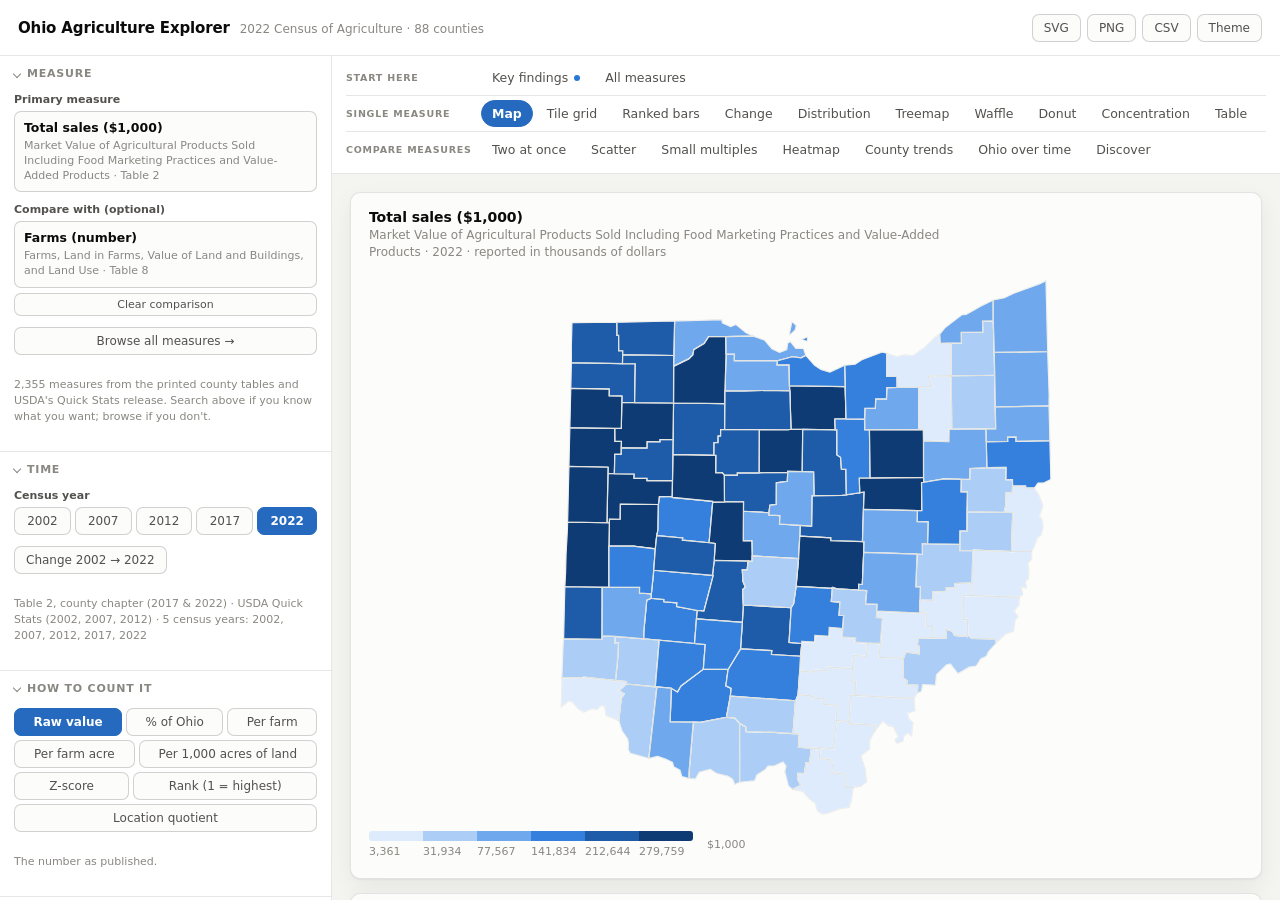
==== commit ded18885: "Merge Quick Stats into the existing measures instead of listing them twice Adding Quick Stats grew t" ====
--- a/ohio_ag_explorer.html
+++ b/ohio_ag_explorer.html
@@ -536,11163 +536,9838 @@
 This explorer needs JavaScript — every chart is drawn in the browser from data
 embedded in this file.</p></noscript>
 <script type="application/octet-stream" id="payload">
-H4sICEWmc2oC/3BheWxvYWQuanNvbgDsvUnv9D6SJvZV/qjTGGCntS99a4wB37ygYF+MOZR7anoaU+7y1DKXgb+7kyIlMpgRoaBEZiZ/Lw98IJIRTwSpDKUW
-Lv/9d3/989//8s9//N0//u7/+P3/9E+//S//9Pvfq9+6put++/d//Le//v2vv/35P/32T//yl3/957//6W9//8sff/uH3/7X//yvf1a//Z9//tPf/58//taq
-3/7nP/75X/7yh//3P//rP//2T3/54x9++/0f//Kvf/yr+u1/+8Nf/vZbP/727/7p3/9D1/3DP/1DP/4Pv1O/+69//f2Lxd/+97//6z//l99+/7c//O2vv/3f
-f//Tf/ntP/3rnzRH1zTdP2ze/Lt/+8Nf//r4+1//4x8e//Ln//Y//sc//O0Pf/3j3/6qGf/5v/3uH//77/5ro7Fr2u53//h/NY9Jhenf/v6nP8kKXyrhQQCU
-tiTF+wS9IFV49+RmkZbjZjT8B6X7f372//BYTbE+2NNLwUshKgEqnEFM7EVF5oPMp9dS3l0MZN3BOonzuHPw/z1DrPVCYXr0qqZsyf3m2/mxqAqlwRYwHQiY
-SdWULXkBsz5aVaE02AKm9wJmeYyqpmzJBUzXPTpVoTTYAmYAAdOru2m74UtBVGriOsALmeExqAqlwRYyoxcy6/Pm4W7afjEpiIoxHOOIFzPro1EVSoMtZiYv
-ZtyLgee/0OhBUIFlgyNMV1AbiPAV2BFJEG9XkBX0C5blO0wqjL1Fa5/lJHivitpXE7xa1JFAF7MrdYhsDGZXQIC5RlLxdgX0SO0WiDMaiO38WD0IKrBsoIHp
-8syYCF+BGScJ4u0KsoJ+wbKCrhMII4E46nfdJDg6lw2OSLWoI4Fu4AtfEdUYQYtIa6RXUrsCeqR2C8TFC0T9zs9PmySaiS8ElXFqLJ+M/yh4PaBFRKbuCLoI
-8v771sdsQJAN/zeR2kCX/PRCCjtSvpb3QFBBUvEiZBN4kShmqglbBK0ggkblJ3vmkUx8IaiMU2P5ZPxHwesBLSIydUcQi6C+e17pNhBkA8BqA10+gjBhR8rX
-8h5gxgNmkooXIZvAi0QxYyLue6w/NmF83mNgyfyLEZW3hN+ZUMfe7a33jWl6Xs5Sg7lhzMH8UfiiZpmogcMYOnU3bQ1MQZQ6oY6929saND8iaDpwt9YqP9m7
-DO9AkqKEcyfgDOpZFnc5Ui9w9P9PajC/sBu6dwjSeJCaNLH3JnD6GjifC5zp0ajUsF+aL+veIUjjQWrSxN6bwBlq4NR/nPqPE/+PM9bAqf849R8n/h/HH+XQ
-dsdTmD5ygJVhFS4bfhxEdKNAwBIYv01Pti3KtTvNJ/sPlnmR2D2Go3LwACsTVJC1UVS8MHb0XuDt3vEq6ESqqSYS/WEOnR6IFCTzdUlS2IFrIBAj5VmLL1pR
-NC8K0Ldz76/3BGwBSxh8Hlqf58ZPdOFRA0TwDMqCJex70SsTSUe7wrbpVS1Sl9fh+3HdA8EfZtDqqS4Y7P9vZxUui2lIy+7ART7SNbJFfFPTeBp4QBn3Bt71
-+6CG7ciBKwtqMWFXQdYKCKQavLsXQdrK233A6wrpTSSu6Mi76TEeif/CfYjDg3PRFzthIsSZg0ullGuU82ddQxCfqaAyYPbffk+ojxy4sqD2YhazIagIHwbO
-3b1oN7AR5RpZe7E7z+2a6bL+eIZ20M9micE4koP5242/C7z5HvPzDzA1mNvWHMzfbvxdYCLRHyPRN89zmxrM6CZ4RIrE10qNJyS9aDIbnzfOfH706g6YgVbn
-ZVEaPIHAoXivMkNih0wk+gMvukU/pCcGc1V7v+57m/BJT4PXKW2nP9ecg1SYlwPv3dYvhSz9kg5MJPojOXr9hJgazDU9B/OXwMcb6CLxmetVatjb1/8i8P72
-mkj0h4a0uuqjYK5HeTUye5raoXM+7zmxfQYnD+bP+1zuIsTTBxreF5W8PmfuiBhD2wnszLozs6rpXrLLzqCV5prnj+pp9Un4KJgAz6uR2dPUDp3zgfWDRsWD
-icBzuYsQTx9oeNe8vD5n7ogYQ+6a1+qiCqWBuZROYAWoWdWULXmXPP1eskJp4F3y9EoYFUoDc8mb4RPzrCqUBt4Yhx/+DfmnfhrfInEBs88HVVO25CJmfnSq
-pmzJ/LLX+st+/y/75y198EuAWe2+Aat3N6qmbAksdz+rCqWBiRi4dk+jasqWwPPGrCqUBiZi4MI9k5IkO9d5AmsaTlwJqh1nRs4nNiAzSErKDHNc4D5tVQkB
-TD46k4uqdWUCXZ7g2+HcUxND/sivTi+2EAXmuxI8wmqDsqACk5PalZqUEiRs/m3HhXzeaGj9DJUQvLHId1kEZVEe3PYqIctdGyYS4X5Hk8qZ7JiMAskTJfDM
-1KvUsO9U0VfIBCZmRjiHvFOpYf8b7T4BpPGg4qNO3gUvEhc9/i4x7JMjlk8AafyjXiUGE4n+wJN+H/WnD/b0UvBS6C0NjlaFylTCKaI0ZQ5fSSTBxYrgBvDR
-qHGfEoRmqHQIiaRJBu9+TaqCGo3y4mYD8QK+JXB2dz/DmWyDSg37BWP4qfDxBnprmejNxVKDWYsjMQFJGiWcpYECa4kdMpG4wEhcFQb7j23NDaShzB7coc/n
-Gs981HpvFvVHeAz2Dci6j4HAAyfyXnczW8Powf5wZsxEv4L3Gfw8kNfJIo4RVL2WSKeaIPQvKueEr05ET4OROSlrG1voxVGvR0ymA+90n8tF1boygS5PIG1H
-Qrko3XNSsw26P5KiP+49tyMBOGFMzXvkYsvSWOPdELiWxSGBL/HdDpvg3VvqscsJwVso7i6LoCzKgyivSOGg4k5TpTYQMJHYgsk1nbqb7HqY3dvTxwxHJDBG
-Y1KpYV+xbKqQCUzMdGBU06RqypZcxOgN7mvKlswvm9v9qKakCXytXVWF0sBEDFjbRg8jSw37G4gPUyV040tcO9TAKlOzSg37qktMLS8SJSf1JaC6zZwPzvvP
-ROII3s2NqqZsyXuOWfQCURUKAxMxE7pGfgBDu++mdREwgqDsto14D+KFt4o0VHcMwQq33kMoNu+XTneE0rG14pYmYUl0tt/ly2borjUTiWC9h1FPCEkM+2aE
-81dB4NV3OikEcBc5qdSw3wVNXwXf6dU1MJG4/Og9Lb4EsD5I1y9eJL5ra4A7OxREbTWQmk9A9d4muP/EFUZirzbYfyb9fXBU3pf3aBuBrsCawIaUVEpPNjVv
-x3qROOx3rdtRPGC6QZnLer9boUa8B4EN7Ejq+G3X7jjOamyRODboc2J3XLW3IwdkGakWVATCAhHyFpt0CHONJMA8iPeK7yGyr3h6UgPqukic+ucJdmA2aqPK
-giNva7drZViWVwtcI50U+CywQfYG6S7pmoBK0GvHkYnEFv4ndio17JdupgwTuUMvqL1jMjXLXRs/+Tkxs/GE9DeoTCSCfZ6aZ5CSYK7L59ngiMzyZbwIKYzV
-Yh5galL/eOMX3SVdO+fzInHU+5WwsI+U7MXgNDBdMBSUISBFLupK28ETxPdGfMeee28isQff/QZVU7YU7NtboTQwETPAu8hWVSgNvNFjq57sWaEwMJE45o7E
-/XmkBk3+SLwzpyd+6k6FRGAi0R8L0/XH9kL6KA0EfDy9qw2OvKcall7Ad9Hx23J3WNhab8kQfb/Kg1kFg6rAaoMyLBsvIgWpV4IKqTBPcKebKFITiTP8T0y/
-s9T+n/hd+12l8eo72vaT/xN/iT9kE4lg3ZEbW/1hew8K9igktyyUbmNImuS+9qXaOVHQXinfRbUORKK58urBow6CMkyElyM1Rjh8leQTEPDMJD1ZK7DLg6An
-ozqC1TWRCMbCrPrJIzGY/427Ih/wKgsLqXHDoWAsTGogx5+kGVJyUTfNKJZ8Y2FibGyROBFjYRawakSQjQeM4B02srgrNbTJOSBrowwhZeZEtnAJmvm4sZvh
-Jy6/IoBADqsl5QI3BcyCrNQk6alUmG85CfHGWRveEjTtfmfujlw2qA3KMGEpX5RJ0hAvLGgHCYJGB00gfRHwRTtkIrELL6m9HkTaw9GqQVZQFrAICOJNxmcx
-UgxIYbKMryD7VKBLlh1H3vDC5hmcDrwxbc1rYLsyTDiKgC8TmOSFpRqk94K2kY3BAKuN79gjayKxh4sZjCo17HPux0/AR42/C7zHjOlZlBpM2OfVeAfVR7uE
-BROJ/hCN7liNdDsSZIMK724Y0SBryTL6Dp7S5QlIrzA+Xk3QJWQ3SbtOQA//E1e9KY4Ds1IdVRbUOgcEZaSIgOUiH19BGo/ylO86Xo1sJd+J7jnRH6LxgXck
-gtk6H3of8i2vjQRvbtxzYv8Mzjtgnl/Oy+5o3HYoS7OiDCVutIlEfLmSvgXfaLCsA/px66jF5HgbUjeiHCINCeySjSGNYxWYz6SGkC/4HDV3++8iOOIh0CAJ
-sCymiwFpDeMTEPByUXbJFkl1eTXWmonEOVy+W7D6dtRq2RdX+L7oQaDBLyCOCUctt31jze24CrYMvLFZFAng1QEjQmq8vtBg1EgNXlfqs6AxUvooDV5NygfL
-TCQu8I1Noxzsrzv8Ix4wOaluPATMAkPxLbroFdj6o7nadUI18GF4gDf8g3JlLiuFgIpkuWhNIEcyY7rxbkhZovogODp3w0TiGkZi1I+IlyOpgogQmMQ07lwa
-pBXS8L4YevylQdi7YNjievxhrvB/dg0hqH29S/DlyCMSMBbSxm0q3jWyLJ5F2ixB9mDZInH2h2ik3iWI3NAn2PnmU7sESVlIny9uQiTQ4DdYCoZouDc2+twK
-wLxduCbsfcFmywQaUuO3CUgN0vGoHhJosMZNJILlShq9PFSFwsCbaNrrzZETwz6hZ6mQCUwkdnBT+Valhn2/9var4Du9ugbgOXFSqWF/zpkqZAITiT2MxEX9
-KNgDTl7xdZ6eq3mRqJ8fU4OJxBJI32EtDRVkMZE4wOfERaWG/WHnnshF3TvMUuOYjXi7NzwFX/YnlRr2T9bTJ4A0nsYr7znxLv0Nh0wkjnAxvUkJYF/a7aws
-qHhdL26Kg4CKtyugEvBFZS92ncBJtsfB3Wmv4uHieHUBgcAkryv1QGCNZxHwpW5l8MZmgqPdGpUadh/Oyt4Ln/cgHZgT6Q/R6NrHrFKDifwczBUMmBO5iMef
-XhxxeXsx+vj15ePHn15s1uuUplTM0va6S+sKV9PoVWrYV4PoK2SC7UQu/vfFRQcrD+73IRXBNDCRKGu8B/EEmLvSVmIg7SvSK5IU0TAn0v88NejNZ1KDeTDK
-wfx1kLqpQj5zIju4PEqvAtiX7ZBXXJST6gZl+dxwGryu9zpHaO1iEyjXwJayrQrAyMIjQVZQ4Wp5ER6kuhf9i7Jxm+9aR5hI9L9udIveKZ2CfXUO/yio5VYK
-WVFdnoqv4LMC16JaSWZ5h/g+jaKnwEXirD94BGBmB1wruy1MymFqpCFXEc+H6WK1Avp4N4TCJhL9rxvjfCxRNsv2Lw7kSAIs60DAHOUGL3KxbQl7Q+BaTL8E
-s6XQG9x1/0m4oyjA1OKpNo2EHlzUEFAFInccPzduInEM5y0+r7KdAXCJx7OBsMvyFTwpmRXYFRBgvrz+WeK1vCHeJN91Fz3QR0Ektt3zv3ID786RygbCLstX
-8KQ8syDL80l9Ccp4Q7wwZihKje0XE4n4DOJwvhmyhOhWRlaQR7wNUo43JMhGgaBtF52UtlfgX3BJ9b9uDHrlFBLMe4TpdR41VoupSXVJEIikgTu+kC0iuxPL
-8vRQxJzIBY6G61Vq2Id59RUygbftgn4CqVAamEhc6wfj4j8YH5G46DHHFUqDLRLXBr65aY73Aw18XcBUBLVBmUAOoyc9eH2TcWaNdA0jJV0jmeNbebFfKIfM
-iQTT30b9nvwA72HlyAa1ZJavCEjJLM9MusHzSX3BaqXtjfKZVzvn8z5LIRvtuN12gqx0Vx6sghcOavn9fjBhqc8BQZRxkpmv4LuEr6B8MZHofyCe9H5hE7Kj
-misLjgKNoIxU46lID4IKjECQJUl5Ar6CzAq84pvFt1eDOZH+98VBf7EiwTx3UlmpnPcIe65BCqOPxJRXpKekSUGzorpEyhfvlQZzIv3PU0N3DPjo4ILyOovV
-YhVBGVkRlJHACwuoojyNd5fXvWiD56M+T6398+8yALOWKnLkLbwKywJdrIw0hNWSGpgaL8yTkixkU8kyQUcImi9sjIlEsMAtsrS1W98aHVKLCGNq/fnLyT7m
-RSm2/raUD1OTtlfaGwJmQdfxC4xTH4r75tEZ8Oga4jMYVuHKgiOShbdBCmOGpD4LfIlyKL4dzsadlh8vw9eXz1N9+zoBKyhzWb4Cywp0iSVnz3R5Pl5EICw1
-hAlLqeI90Efhh2J909PC+0Ay21L3iwELf0RmA2FpVsAn8AVrG1nGV+RTa/fRb90RgYP++DjAD5cD9R2TlAtY+CMyK+AT+CL5kHhXl3RIUHuHdNg3zFzn8FLa
-jvqFwAhfJlDZQNhl+QqeVMpMuiHgw9rBC/Ms0gq+S/gKqiPCS+n4GAwArZdsAFEVJClmg2TGaqV8gUi8cZ5Z0GgBn4BUQ3Ap7QY9rGqA47eoLFYRAFbBk2Ju
-CHR5PmIbabkvPAsmwjc6So3tYnMpDYZozKpCaeAt9j7o5cMrFAYmEsES04seflOhMPAm18x6ukZiMJNDcjB/CQQNfH97t0hsGzBG43nDSiUzIsA/eKkhVWIT
-ULxP741ouEoj037NsHreirSjXuNUCOYmJ0ZEoEESSHW9+y8ke5HgTkfEGxf0ATyyIdTCSduTqlASwFBcukerEoKZUUVls8A7bLwX+BZ5odjBWduTqlASeGey
-hyspNqpCaWDPJNgBGr41YnKw/KgDGUSQ4yXqWarY8t2/Vz874c7TTAMj/YilCN5Td3owvk0vBS+FRwYevBidGY2XWqhIEXI5ho5TFTWCMXnizWnXdv7yTm3j
-j2wZ9WqlAjCPHjFy3hMLW8FThaPQhe5GAcmMeZ+wr24Q2DPpj4xYVzASLcjyEK+LiWxlDi66QTLzfIEIpsH7LGgHlsUgpovtmQRbx+oN9I4d97AMWegNwjgV
-C8los7w+FCGpz1tz3hCeKxyGgtbTRoKxm8+n8mPlij1zlrzzS6mL+F55TqWjhE41wh+vyLejUGYLinuxsMBtlFf1oyBqZ8JSXbNnckUXltBzUPxED5oJBKlE
-s14y8aqJUOANiPRI1KjXA8IvkoVaNElvoUSlQ+BUEmgAaZwjnIdz5sAVG7jseS3j8XknQUqizkRGCzbjbJ8PTxVKA2+TlelZVKE0sKHof3Dpe71bwDmYf0qh
-sIDgNt+vDfZMBusdrwoDsKTvih7xuvxRQC81LnCNZxa4K2BGh9kjfLw1gQeUCLm2o555vie8FNTiosTBa7GkCj84909KcNq2EzLWAZQM6NuY6uH6N70iYV/I
-pr8KGIGU9I7xKN13OHQbnPFg1/DXeQHoBASBnGBSh4A0yhqpEe9zlMl4YGdixDnphSKYG67nHjPJPhA24oQ/HAvIjkpaBRdh3UUlBZ4RLZDZOc9gf0+CLzRn
-X4nEX3AEn89Ov2aJPxudf7vCv1KduBX3oY/60NXZjaDa1v+c1eo1hyqUBt7wX72nUIXSwIai/z2y08spVCgN7Jmc8Tf3y/PKu0FQFhxxq/swwgE9f8SzYEcY
-Pekzb5JnJv0TeI8ZEthAKgTbJJwsyICsPXBxbQTpUgRRCzjEtyPKg/gmRC2fcE5lQ3EBcyoWVVO2BJY17FWF0sCGzApCZlY1ZUteyEx6gnuFwsCETNe8rAwC
-Rb3390c2qMUqMBGyFmMJjqR2sSxJIGivwHHMU75f4unZ5mM3fKO+Mo7HNsgj2NtekiUJglqBiMAuRhqlSzZa4JW0I0ivSF8wesQhG4rtSyjqWbYOvF8Cm8V0
-nQiWxXTJI4EcmcX84/nIxvDM9FdNyq6Unm0WFopz/1gNuCzpXlDrdAVqmA2BLq+BEZBZKYugWbwN0itBU9lmBYv07DN1B+Y1eHQtr3EbNnqBjXjXXG1UE5xD
-gZrAA9IQ1Up7LQVDQvRwkSgwMR6tlpAgii+1tcw+e5dRqiJY2MB9KNo+AR2AlX0AErrxthbdNsQTeKHojySZ9XeDmnIlEDKjqlAa2JDxR3zofeVqypa891ir
-Xh6uQmFgQ2asIfORkBlVhdLAhswEbsxmVVO25N2Y6ZmvFUoD916o1TtVVCgN7DVvBte8QdWULXnXvEZHUWIw7x9yMFcw4K55+l67pmzJXpsWySha87M/H9OJ
-yfFl3rt1ViSKXuBkoHaRmXSNzEo1BC0/KrwB7Xpo2R0wn6SQMldBf92KJiVrMbs8Ke9BVKN5d6VqUv+OE7hd87pZr6F3gDntbJkg68oufNdD1AJDWO0da1hj
-eBtSaxflznvSXkvX+tHh/R8dgt3FKpQBJmR6fyTg+ryFrylb8mZmN3rBpsRgpofkYK5gwIaMP2JvOMaibEcOsDIMAjlvog+s5SswAl6ENMl7KnBtoAbvYB4I
-mi/tA94klLNnsoNncjmUFg+wMgwCOeDEEh6RFRgBL0Ka5D0VuDZQjxuCzsFsSPuANwnl7JkEC5foOfzvgH3LuKZCgp50f4/jrBc+Tgxm8HUO5s/Dd7TNhuJQ
-H8I+MPKrzmUvd/59P4KHsEbFJru4MlMgrkyikDuJHOKEXOD00/PmPjWY2d53RbLo/hCwgeMPZhn6fYrVduSyrgw7CuQCEVL3DmmUyaBM6ppkl3qh91FZgUmo
-Yc/kfGEkn110Of/wt7cZev9Yvtct5yt8P9iggYuFPO/Ca8qVwMoHk6pQGtiQWeFS/LPCwJurdmRJYZ6FLONr09iQtuhiNiCNqiX940X0kfcdpdfvAynY7zjk
-FbdrU/sSyKVh4dUEIrx/506aUByaG6MyzXAOSeFpJauVz59kVq4NzoSTurEsBuT0bpJAUIbNMr8IUg/ewcz31TUNGzktiJxFxST7GxIUnlayWmI23qFrniXz
-1ksgeNrjPLUKy2LwupZBe0KA2SDtSkl5/+4QJGQmu+mGRrDKB78+AZnF1jEQrm2ArpDAZ6PkTnb2gGpkU6P4BATSpSzOme3VrwtXTAr2j3ZlYcRRZSQBWUsy
-kwSkXT6LEURZE+iSVLyNG52DLl6mX25s4LLhUlpUWaAbCPNHAmZSA1MTiEhdI+l5uwKRwEZ0t2MrJvXd6TWDFNkqglosK7ARZfLqYsms7p2OSO0LJWKvpf64
-mf4Y09JTe4RsFQ6kIsERRoDxCQyRcmRjeDVB8yWnJNok32iWILiWDpNeIPwAV4Yduaz36E4RYMBTkaQ8gdQ4RhW0kvRFYCjKF7L2vA9sKA6/8DLGdi+yz6xj
-vKgKpYGNGbAbkB4XGoB5dEAqfnH4on7x3ubr/cQrlAbe5En9nJAa9lc648cgiwefb9YB9lrqj6VqO/3VlAJz9WBFEqrdgYQmSaoPNIsCMB54VKlhnwQ/vg/e
-YfIDzaLAW3BI7xVEwv4tfIqDKDVM+KLdNOCMB268zatzQ/ZaOiP7a/QeuDKsVgBRamAziZcsxodleQLePzLLy90Gku/8BICFjHoVwP462z+KgotqTjeKINCI
-J5A2Pw2pgO/8BGCvqF83ZOvCo6DWAUkQiARlWAVGwIvwTcDaQXpPCgtISRbeSUHbkF6z19IFTI4Z1d1k54WMX5dQx97trXfZq/NSSwSwZuWiSDD/e6xIQrVv
-hy9qlr3sgYHKegUKEnbfxzi4qHaH3pV5t5B36QOWzM2KAW+WYfdYFQn7N9o1Di6qXQTwNTmBcZLgvc1iTXrX0lGvKEvB/jq9i4MotUAY040S8SIw2nHe+zuk
-ifvPXEvH5qtebXo9n4QA44tyN6DK92pT8A6VEvGupctjUCSYUGZFEqpJdTERV+ZdWhN7cIc0sSF3LeUfkMlnaB6i1PhHb4EI+XR+24M7z/hSu3x7KRF7LfXn
-HiyPXt1Nm6UURD8wgWEqo0oN+6vPsUKm/rMx08H7j16lhv1fs6+QCbz3YnoF1dRgXmIXTfBROPcePMutKoD9UcI/ioIoNYFwIIJpCETiPbhDegfODdlraQ+H
-/E3KAXiknbwjAdxRC3R5gqA2nkDAx1ekAZLv3JB3LZ31wIfEsC8Sf0UYrDJ/RSPKOMmHHcUzX+ymc0PBp9Wu1dfYA1xZOBGMkpNWYLUBPWZNkOUJotzFGs17
-xbdX2hG8BxDstXSAi6H0ioR95EsfB1FqF23wfHc8cFmy4uNd4l1L9YN6APv5767CHYI0xm+zZHEtnSFwXzqrAPY/U/+Il5NWCITBzQjDRzqJEUQBz3y7vUn4
-7LV0fBny1z5aD1wZOpkeyvEEJGA2SFJBlveUd0PQXt4r7Ihvr6D/2HYEMym7fj//2JGgIgCyAhOh90Zide8QkFQYHy9HtpcU5o0LmDUIhvyJd8JqqdUMYMWW
-JYVJDam1NB7cbnS8k9eaZa+lU/3GUL8xVIj6xuBPOXgWd4dm5wH6VwxrAzmSgLQhrSB94Y1HGeJtkM3iqaQeRPcGtipOO+ibkwHe2BxlQS2Z5YWlVIEH8U6S
-pHdahFWQnkaxSH0+sjYUwZa+nX7Oq1AQBJsR6b3kK5QGNhRXuC/YpDDw7kGpMiwbVJAs5BHmhsA1XgOr4B3nCaIayAtL2wZJ0X9FParMQXh9h2WBHK+BMZNZ
-jErgS3wFZg3T4LskyoagSwTGddaE4tTApcZm9V7Yl8+aK1zqoWCj++n5ZI+BWWWXqr0D+Zg/Be9vkQ1FsIOt3hILA2/hMqqMzKLLrkEW8ghzAzsSaETZIN0l
-qaQNlNLzbYOk2L/iol9kOwgsBmWBHK+BMZPZhf1+QPoSX4FZwzR4r+Jt8F0iNG5DEWxB3OmNihEwp56qlQLGEsXshNM4lLm9PJXUBi/nnUl/YNp4vBYYkfcP
-UbWBCFaLsZCGSGGBQzwpBvFeYdaiOlHgS1B2HNkz6Q+L6fVUMgzM3RJVy6vxuheZL0IWa3dI73TsceTdqa575XbkACsTgDuBvEgaqtQQZc0JB2ppms9as6Ho
-j6oY3Uqx2zKucISJKwtqMTVMlxTBmOOtRRHwFRfpo3wWdI6g17wz6X/THVu95jwCRpOq5UVcBSYiYOapokilFeF/GksQ+CLQIIWlPkOT9kz6XxrHY8mF7WiE
-azsEtUEFBqRuIEISkMJhV1NlmBpfgd7jnPtCdgnZaKkNkjR8+AAfqo4RxXqMsE3eK1qvFEuvkkfm9SAFGapzWsirh2+uT5kYBb4LQXu8mxX9Zxgk7y4BqUWl
-JYKnJCjTaw0tRhbIVEgBoQ/nvniRsMJPtquqUBp4n2wH/RGwQmFgQnFuwoHU5g2MXmHVgSvDajE5lw3fxLIaPDNPJfWKF4mix4TJVsY3Qdhr3pr+i979FYKR
-XeCmtkgtlg0qAqo7BLww2QQpSD3FmiXoIUxX2mjEKxuKLXwR1qp8sL++OSsTEFxU+xIALwivOA4rvHvL8dGrLGBuqGIqigDvPjO6RZjutc6xodjh/4p6b9ph
-Jq4CmEggHFVBUkndEGQdlZReQCXtDUEnYkDKwTLsk23XPis3IKZE+LWBnKAW48OyAmGeBaPCKvj2CvpF0EoBKekL66QNRbBn4vS85QnAXICRinjAqKLonfBF
-tS8B71/xmuOwwoXiMuvP8yyYz/hUNl5NSoCpRelmAcyNqC7hhUkRWGZD0f9S2616FmCFbwFzPT2Vc6E46SXMvx22Vt0WKbupsMKGov+ldoA3Rex9IXVXp2+a
-jluoM75dGmiJ+F81KAcJSdzR4fS2hNY7abqkZ17NBzefrb67aY9bHJdt4W0Pn8UqMGbMBgZRzHeM8y3iHeI7h/dF0GiqwoaZ/xm90xMHK5QG3iuZ5nk/WuFr
-wLySOa2woTijr2RMEOth2i0yADyqAssGcsERDxgzbwOzRhoXeMprCOTIXovyBflXHNb9GWM7CrJgUH4bQlCLCZO6ZC1GIAWyCYIKaUfwjRZ0GF+B8SEe2FD0
-B7L0z79OP4WLqQfVWAKCrxmS56WCFj+peckQXpxwi1oMbcgb96Ib3GMuz/87LHmP+GEpL0KKn1s6xE/MMHK8swlNy1qEuuOFxBr+Oz2jZwoBRNl0Fe4Q8K5d
-NOTkBBqByO3euMMCHTdncsEHROh1rfeETmvy6zghJIeI++bOzHIchCRj8VSfsPviKdMjqOypP9Q8PL3O8Z5gKTxAcjgJUCULXk2eGgccp85dNXDSsjNatMFn
-Rm3s+CMYulF/1nkrmHeg0cJRasWCoJUwwqbmef+HgXkhSdW+F9zPUOppFu8daRR9amEvFF9GMIyPASQ/6pEacMBn0AJc5eV6M1D1LJfAU8hEGZflTlwjVF85
-vF3V9mdjfbCnlweJhjt40eyJR/dQGEuc1Vcm3BneoswCZzC2bbgU+r8Fxhg0egs1BAwVVSuFNCzvgISevqHR9kwO4WVv0t+wA8AqsF8XpkuyRGmQNjDSqHZI
-WTBfLvrHt5fsU8qaPZMj+hw266uqg6CClCPVMA2yjDdJkvKGgiPMU95n0nu+I/iu490lvUevrtPLu5HxMYbgvRuJrg3kBGWCClfLH/FUpIjAU9JaFJCGYvrU
-nkn8G4wecbmn19Lw9+gJs8NBcbZ4dcnBq8Pg4NQQJSDsA7GLdHf7kxoXQo7qQ9IVVpPpuOvtYU4N0aGsn+e9zbeI8QKVs2GyUHOqGg+wMgFcVMvHF0XACwuo
-yO5M3EoXT+u8629HDrCyD8DbXIsi5YVv+3dOb0NxRUOxH4n36Zlhs+tAICw4wipIDd4uL0Iy87qkhlDEm2k875XbkQNXFr6qQWp5OawCsxtliNQgheMreP9I
-u1GeCtQQEROKq/9hbRieUgF4l3aqls+SupjGRRs8wR3jArt3GojVCnoNCtsz2eL3N9OjN0CWBbXxgBE4G2Qt74tUhGzHnWbxjgtqr9GjH1IHvXzNAUGZywYa
-fMXrOoJnNkg50qTUP6mGwD+SXmDjjqHg3craIeNO5Ev08gv9Ri3RK63lfZGKCIxLbdxpgnSlZbYJ9kz26EW12ccbNdwmO4j8RdD6e4oxh8jDIoowxuEMfRDR
-v68S9sz53xzuruURt8BKFJDrjwhWfCHtYizkEZYVLIjCr6gibSrZz96ZHOEEx0VhsM+0Wyp8GSA3NrMe3RdAfEUWeK+1zF5J1c7lbCiCmVf6/SoGJhSp2h8A
-dxqYuXPO6e2ZfPlo1Lf6mz0EVxGIkBokwUUQuJbQDYEc2SW3IXz7diocrO+dcBnqLGtqv8OXi0t7fwC8+5vls+Nzf41RtHnpvQ9TevV9DMzHEaq2QiZwF1RW
-zoai/2Hq+OahD/b0UiBJ/jBUhErEiQpd8uaeyWu+4D3g13pbcHfHLFZ95AAriwJvQiwrQpYFBBedDERIjaj2ZhY+b+oWQV3TwD+zVWGwX1DXCl8IYG2GTmGw
-rwXQVfhCsKHYYqsRoavnXCuMTUlIvjUF/2HD/m1vO3KAlX0AvsSNzzcaltnA8T/ftXpKeYXSwJswOT9GVaE0sKEINpQ89irUOxfa9FIQVxibkpB8awr+w45t
-zLYjB1jZB+BL3Ph8o2GZDZyh/ofV/7AK3/Af5o9fODYU1Ad78t6w+NUvcoQso4lSCEyDalTnJfNaKvWf8w+1S2rR/lOjK59xNnuAlbkKvhYjwNRIlkAj0OWP
-pHDHv3hrUbpkA4+sjadg+ddeFQbm7ecn7X7KgwO8vQdavX7bl4NZ+6oET9M05lzEhuLLKJLu+RjhJ7rwpQaW4jJnSawgEgRCvEOvoqQUbGJ8W6kpA8eaDfpg
-Ty8FL4V05pRHJHgUiClIWpmrIlsiZ15d99VsCCzwQatRFUoD8KDVqgqlgQ1Ff/SGvtOoKVvyXhPq0WwVSgMTMm0D3q/PqqZsCYTMoCqUBjZk/GEVz+JeXYR9
-ZwZ5RRZrPwCi2+ZCsdO7PScE71EuMfNPhugOs6EIBmq0j1VVKA283WdavQNKhcLAhmIPnr1mVVO2BIbKt6pCaWBDZgDPXouqKVvyQmbW3xsrFAY2ZPyhFOtj
-VHeTmRiWgOjjRjIkL2hyDHHaP+t/ZHzVB4y/36QNGn+8xPx8Aq4pW/JeLHR6p9sKhYENmRmEzKpqypa87Xf0uk8VSgMbMmAVC/0PRML+tq+Lg4tqmanKBtgR
-3r/X9GhUQvBeiydm/vEQ02s2FFfwlLSomrIl8Pq6UxVKAxMynT8Ooh30uDAK9hnDTRxcVMtMVTbAjvBeV+jN2BOCNwshMfOPh5hes6Hoj6/AdtyuKVnynr2m
-x6gqlAY2ZDrwuqJTNWVL3jPSoB+bKhQGNmTqeIVPjFf4xVZr+CFgQ2aoY8U/MFZcD3msUBrYkBnBv8ykasqWvBszvT9yhdLAhsx0I2TMbvWSwiTMya2kTFKH
-vL+aRq+akg7Mu5/EpN/uwW2T0QQ2bvwhC/Wetcz7bH8oRKMqlAY2FBfwoNSomrIl8NGnVRVKAxsyK3iDvaiasiXwBrtRFUoDEzJ9U0OmhkwFWcjoE9h15iF3
-UBVKA3vN88eGdN3zsenbwYzeLMHTd4G7lo76k+y3g1nwP6aW17hoNw3p7fZqcNfSYJni7tjkZzsKgKwIRHiqoCwqe5FUCnzLSRvSfomyxrphr6V1l5sftEPA
-oLfhq1AauGtpp+90vgnMdeSTJkkPvAtqDk+lfN61FG5T1Ksw2W2D+o8kYDyZJyhR0nZyZN4C8npF8kKSWVe9MMfsTxxsKKRv5iuUBmC4/6wqlAbea6xJDzT7
-wWCGQfw0n+21dITrVvYKA8NG1X4U4l374sZcA+9aOjxW9fNgO2NvI01t7ZzPhuIEJ/6uqkJp4L0FaR6TqlAaeLc1epZdhe8C89/Nidhr6Rxs1vy1myezjkR5
-mW+naQmZdxOi9zKqIAJzbxBTkdrQATZwwB5ijR4ZV6Ew8EKx0wujVSgMvJuQektd5GOAuZau8Fo6qQqlgXct1UUVSgPvWtrr1bkqfBXsi3LRIuZaOjTh9s6t
-nqwbAFYRlHkLqCEEF0lJtQDuuBHvLmlX2oQouXNw11IzIVivHIUB1nOk8EUQkAYiWJYXuUgfMPNyPHNU/53LkcMtvV/a8Zbmokh8bfBi6I5xTBh7A0Ual9Jj
-PpPtEBgXNtVeS4Oh64MKYB8pPnwLBA7x2c834bbxc4LgWjoMj/5jEO8BphGUkaQCXand93YdtIZdSzs9x2uDcDj7UcHXYhUXRaI0AjksKzAUxSdwiKQSyJ33
-n72WdmCJ2EHVlC15Ux/1X1uF0sB7Fq87L5a7W+TgDzEvYm8Y8/WrBNK37ZTjpj7qxbdIMJ98WZF3AO+G+8dO47jTDY7SkCYRJp/Fn2d3DLNYWVAbJRfFTPoS
-1PLek8Z570kbmBsC0qhOZKnstdSfy9D1j1WlBnP/moP514Dz/vOupXrN1QrfBeZayol4Ux/16PgA9l2v5BWCWqlGPMttkJoEG6kl9TRgPhe219IRDPp7/k/W
-lCt5i93prwMVSgMbMhMImUHVlC2BhfRXVaE0sCEDh5Z3qqZsCSwIXsf2FjgU2YTMUv9lPvAvM+nrVoXCwIbMCvae6FRN2ZIXMrMedFihMDAhM/pDRId1H0az
-HQVZ7AiTIytIkUA40MCyAhEsy7uLCWNZzA2+CVH9x5tEhINhTe2g7yMgeAPcjiwmgtXywpgumRWICAhId0k5klTQNrI7pWq8NQ02FMEIw+lZR8L+ms8/EkC8
-cGAoIOCzmKdSDwTW7lRIfY4W9r5qNPppjALzep0VSahGEvDZoMz7mJvEeJpm8T7zjUFEbCjCDZlXVVO25A1Q0yehQmlgQ8Yf36SndNaULYFNkyZVoTSwITPU
-3WXfv7tsq/93KpQGNmTgaIVR1ZQteSGjF22uUBrYkJngxrKDqlAaeAtq9I9FVSgNbCjOdd7bR+a9zapCaWBDZoFLbbdq1fP69bsHM8HK3N+Paun0GL1eg97o
-ajA3Mc2zrjFzULdrafskX541q/4IpjcX1DOL52fNvC3IuNrjRa+CMzylVr1se6PmZjPs5phr3kVfmrcFUDXNoP15Si4byfKs79W07C+I9QLwmuhJO2+Z7iky
-PB3Rvurp6du6A7odW/unjWpjWY9Vye1k6E7fELfHauWaoNfTo7cFQ7adAraN5XULO31kN+ptnu3WTZ3VYNr6PNhGpT6t6cfSp91J64+bjB6lP+lNp1o9/aLT
-i2brIt2H09YxPbg77FSF0sDG1xouZd+bs96bH8M+rmw1gTLqX1dvJqfqH/+iZ8ZNW2Y0AbA+1fXPvl1sWEyb2Lj90pbtZ739MLVkv3Gs+ke+ms3pnr9DbW1b
-Ek4XDeumuf0y7Z2tVtMWW71p+xYW0xZy4xYG+kNM/7RkQn/e4mva8r1eJXBR87Ax6nB+/tS34NB1z2It3JqrggmtbvvFT3qjp+1qo9uxmIZ124yy4yLUbtae
-Lei2mH2qbLubP6Oy1dNddCS3OprWrf1PjxrTXavZVtF007jZX/2PSO1sLg0VigITWlMTLKc8bGnefn3bjiDb8Wivw8P2m523H063/X2YH9G4RcO4/+sNR8Vq
-91IazO/W/AanrWKyV/hx2/643aJg3H6azRbfw+bBYpnNn+S0/UeO2z+g0R2soWHjHKy88dp4tP/MDfewxcBg/3jnzda8/bDHLTrXLf5H+68z2GvCYP9bpk1m
-3ILB+GF6Yt78mGzPrVvPGH8m+5+krzNzHY9U+nikYz7Zp/ZZ+0WSvTq1cOOMXmEAhq307wPMJO/GRSelak4u0MjXOefMYHLMdmfyAoaEqn0vBL7w2dveO93g
-SGBXQBXfXgTI9Qi2u03sCMtiQFKRLILsbRGBz7wab0PaL4IyoRv2Wgq2Yt7u9suCfelDPJvP2tvsnjN7mxC15sHtBcyoW6r2oyBw7Y73mK60jBSJcuhc2Fsn
-a9VxSoH5KbAitzUEBDxpvAYvTOp6F1QoJ7CWRuSQs9dSfxxZt70erVAYeNfSVT/hV5DAPqnjCwyB9f9/4iC8fQX9Mq2d89lr6QCf8QdVoTT48fvU/nQAm2NO
-qsI92J/k3sdnr6VjuJfKfm/bG5BsYEDJORYnEghjhsiswBDpWnAkdY23K7VGspDN532BIsFE2f1vtDcg8ZuScywBX3BE1kpFBGWYyXgRafOlXUdak/bpcQL5
-vVR68FAbD6z+9cpo3/rt8+ZEKsIiIfMrYWyLIuXttXOC67VOx/qgkwqy/BGmEV8RL4JlBU0Q0AdUpCFSDqvl3cC8Ou927No56ndvYwvi12WDI6yC1AjUSFJM
-TsBHlgl85kUwN+J9iWpMUEE5ie6dcrwOiIJNDdN1ZQKR+Ioo3aAMY4l3kiQgqTA5gc9Irb2W+mPIWzsyrUJR4H233wbsVpDA/jX2Cwy5a+myDXctI23tAgfJ
-mXMQ2OsemAhArTgKBnj4ZamXNuVthE8y5wQX7Qr6AH20iqEihTEb/Fqwbk6OHrWJgfdfSIk4uUAjKCM1BCICUsxT3gNpBeZGwnZgTRB2O/n83XXEhh+kyJbF
-1FwZWUtaw2qDMt4k5gGWJfn4ZvEVGD3fOaRDFJW9lq7weXxWGOzPf2dlUt00wphGPMFFAM/KmdpL2oAA9k+ZFA/7bh6iWu8p8lxXQMofkTYEHsS7JrAb1TlY
-BSkCIbiWdrOZ/Gfh5FoKRTC1gI/XEIjwaqS1i8KkNUEfXASMmZUz19K5gd/YJ1WhNPDuS/WXhgoi2P+jvsAQ+MbeqZ8H2F73JXpPgb2WtvDd5ni8ihl/JXhH
-o7PZ8K6leobnO8BcHxJrxJN+HnifhS2yodiFw136bcoyBO/TL1J7RyMQEahhGjwB3yxeRGA3MCntpvCb+nknUkf2TIKNp7flQhDwKCkRUo1nkZI6uXg3pNaw
-WoEGKSKoFbh77oG7qM56mn9q2Bwgs1Ld4CiK5bbPqZt10RB2pMGG4gC/YQyqQmkA3rs1qkJp4D0rbgsLVSgM7LXUH4/d66WUPgrmP/yTBPHMQYXUA4GcUMSe
-STA6dDbr9X0h7G+E/aMfD+CtOC3n/Stuqwt+JZhvMj/T2l1fbCj6gwu3tSpNJLNHLhsAPU4c0Q1YpHYxNUEZaZJkJn2OclwAZCsFLN5FdXl5fzPLxvpucpiw
-KyOPAl1BlvSAd0jgAakR3/z4VpImyTLEbjDkvm+J0VxoM2KE36GxCTsN8ojPSu0GIhgpKSJoIMkHNWwo+qNtxva4HOsjB1iZVMRVgBkAcuZAGGOJd5fnC8oE
-RwIW0rig11gCcyaXBmwLpxfEfU3mxQ9ReUv4F0tgU+5epQa3rPaPgi9qlg2aFgRNp2rKlkDIzKpCaWBDpgcrR3eqpmwJ7KW4qgqlgT8Xq1M1ZUv22jSELxba
-wWy6kgrukIL1qscfDTdaGbxYWPS0RgFIhaNI4wkE9Lc9wFjSkAr4zg3ZUBzBnfWsasqWvGGNyJz/Cl8PNmT8b416g6G7aYvVFEQfN5IheWsX6hmkFUoDGzRg
-yRG9dVcA5lYkpuKiHCbs3fJd0xAQCPhuN+tON50b8kJR72OYGsy3kGwEWK0r877L3DV+ux3Z+s+GYrAd5qhSg/kp5WD+duPv8tQLxW23wsSwzwFoK2QCG4or
-3Fd9VqnB/MY+SVAE3Gilt1HBtiFvYjAL7edgrmDAhOLavLyT3HaJPgAr4ysuyjlhpxFkBfRpCBI2X6orMESJBO8k9eLbXDoVkrMASVLtVeooeWUROYVqiGhY
-BZ4Wq7VB1ObexCzztmKYtTsbjL3X3SR2wTDsRqWGfRjxZY14gve6+3G7NhQ7+MLFbv2cEPYXBl2FTOB9MFiezw2pwUzJyMFcwYANxR58MFhUTdmS9zSmv1Sn
-BvM0loP5242/C2zIDCBkRnU32c9fY9bEGnmLB1e9A5+mV5Ua9uXo10/AR42/y1MbNv5ojkUP9KgpV8q8qd6+oMtH9pz7qPG3bapnQsYfzaGrasqWvHHSP3OJ
-xZ8ONmT8sRzTs6qm+2m75CIVtsuX2uXvSuAq1agKpYGbzaGX+6kpW7LXphWuXr6oCqWBu+ZNeqOdCqXBFop909TZHB+ZzdGpCqWBDZk28WyOmiRzOQa9UlGF
-wsCGTAdCplF3k/0y0aivI8uRYh30oqbRo4cTw74kXPs++IDJT4K3WvCql7VJDPtoyF59gB6MK81u6Db9NRZ72evhiKpJpYZ9RNWkPkCf2fh3dJM3PKR93pOk
-BjNCIwfzN5n8ZGNsKA5wCtugUsM+N2uokAnqFLafMIWtb0Y4he0LF/zfJ3fVnQ+o3RDqFLYfMIWtb+DCJLOqKVsCWxQOKjXs++wNFTKB91De6Me8xLA/o/QV
-MoG95oF1ZfTG9qnBnMkbGjwBJhxFcNvdNF0isEuJuGup3iDtbjIr38UKkVqgwp2d19w7k9x9qtJGzwLn664qNewTUdcKmcCbrzs9z21qMBNRP0nw08GG4grf
-Lo8qNey3JGOFTOA9FOj9J1LDvoVaXyETmFBsmzrY+v2DrTu9tlmF0sBfOr9VNWVL9trU1nd873/HN+irVYXSwIYMHK42qbvJDuCaanpNYFR0qyqUBjZmerCQ
-wKRqypbACvetqlAa2JAZwFNjq2rKlrwpuvruuEJp4J4a9Wvsu8kuSLrW9JrsxckfpdXpqu+E/RXn+iuBsNHuorf2j0FhYJ5MqNoKnwV30XuezlF9O+w/y1/F
-oXN6ey31h9ml3mZsXwKu7reWDXQXu2vp3OsFzN8K5nbl/XZ/UhPAnLpVYbDP9Yqs5dW+GKIcj+qcHF1ir6X+8L1OT5is8DVg/otO5bzPJHqX5wpfA2bixamc
-dy2ddHQiYK4AVK1U7SJLQofu0JNlZCt5J9M0YbubMdfSBSz+U99+5Hyr4j5z6bfAFUoDMP1jURVKA3vNA6Nm9XS4CqWB9/1TvylLDWYieA7mCgbctbQOgMk7
-uGa75nX+8OReXw9Tw74+00cIMF1Xhh19tKnXTHrrrfaPXqUGs5h4TC2vkdB4apN3rMV301HhfcsZnsEZwD59ezoB9/hIEpBHUTYE9FKveN0ohwTt4EWiKmCZ
-vZbC4dS9upvs2NA+a0KNXLb8Fpdt8p6bGz0RPzHsbyyZMkzkDn0+tYQsUbqsMHhuHo45hQMNgYgLaEzXlZFyvEmSmdQNTErVolh4rwTM0j7ghd27ws4fE/+8
-HLYqNexX2/Zj8HkP8oI38bt7dIoEMwGbFUmolpDgp4N3DznpuxIhmN91jMZF3XhDgcYdT/P1QTpD9lraw0U03r3lzb7ERt375+aWQYJrab0UfgSw/oNl3n3p
-rN8rV8gI+xUnJam9lvqTaDo9QKFCaeDd1ujoTA3mHzkHcwUDNhTBlBG9/va3g/ll/DpunBvyXrd1ehZJWbBH+q9iFwEbiv6Mg3bSC2BWKAzA3lejqlAa2FCs
-e19/YiPmUa+wV6EwsCHjj0uuuybn3ZHZhcykH6wrFAY2ZILFYOuIXyHs3zq/wBAY6jCpCqWBCcW+ASth9aqmbMkLmV4/AFcoDGzI+IPqSnzTxL8Ayvd6KMqN
-O2+zzpldKO67d/UeuLKgls/egcBkvN07rpG6vFc8S5reoMCGYgdf4veqQmngza/Xex+RYH4TrEhq+CaTQcXbXDs3ZEOxB28OB1VTtgReg7SqQmlgQ2YAbw5n
-VVO2BJZUnVSF0sCGzAgWAVlUTdkSeF3RqAqlgQ2ZCYTMqGrKlsD2EIuqUBrYkIGjIHpVU7YEnmXqUKoCR36ZkPFHQbiXhf346AwEZUFtAKQuxizgi6Li3ZCK
-SNtL+oJRkSBtNOt98FI82NsYM0tuhExmA12MD6MXCJNqpBuCrZ1Jk1KvSKp4x8+7xIaiP7qiX57PvwGYs45UxANGFUXvhC+qfQl4IXbNcVjh7RmvV8HkwWyA
-TmXj1aQEmFqUbhbA3IjqEl6YFIFlJhSHJvHrCrsVTH0/wb6vaEc9SCkxmMtvDuZvN/4usDHTghFJnbqbTGAmIPqBKfMY9P1n+5Eh2h81/t4x6EOX+IWFWRyu
-vp2obyx+7BuLoa/7Jn9m3+RGVSgNvAVI9BqhqcH8V+dg/jXgvP/sRc8fctK2+sabAkPJiiRUuwPOpPee7K0evBXAd/lFpQYzeDoH8zuMf9R7IYBr6apI2IN6
-jYMotYs2eL7UpFmAdPLce3stHcNPXsGwJVeG1WIQyEnVnHCUScxaQMCz8O6SvkQ1izfJ850bCj55tXpQugNXFtRiwhhI5ZxwYJInwLyKIhDw3Wn+RbsCDw5w
-11LxR7bjw+d2FGRJjaC2ZT/M8sKYbnv+oZf3L17tolxisNfSSXxfevsmsUL2+9JJb0ZcoTAAi9+3KjXsawq0nwCwcnz7Q8FeS2d4LZ1UAPul0D+KgotqaQjA
-bc094wELSXq7vdHgLafWPRpFghk1wookVLtI742NSWKcJEjdLIEhSgQs2LxKhqRFQZQaOXAsKisYoCf1gB9Ld7HRt7sEgr2W+sNaW71WHgmGkhW5reb1PKUb
-lGHZgOCi4wE9b/c2kHx8b2jwrqV65T0STCizImnUnAamy/N511Ike8f7gOUOaWIAK24vaoPgSTIoc9lAQyDHg0CXtIs5HvDxpKQwX4E1X9pekk/QsQfYa+ka
-vi8d9CuHAPgKVxvIRdWShoLOxIQFrzWkdnldUoPXJbOCjiUNHUfuWrouz8vrBk7VZckjTC0gEGjwIpiwVIOnIkkx18iOwFikTvK9cd5AE4pjg8/WefVQF/VE
-HxzlZ0Kg3i8IE2WA8OfMAVj0qnbi5cmUmxdyvCSubTDIvMHm4Mn3KNoTlHmpwcAXwhIQInQlrhFyEhOEtKQf8C6I6hRgz8ZNG8ZNv+pdwiGQFTwEahjLRWap
-XSl9vBvxNuLteoHEqXl/YaPetRUBc8mkat8LgS9pXBOQkiLYURpfvL8wTsSGYvcSinrnyH4AL3uDMuwokONZsNooa5gIZg3L8t5jFfSf13k33bGBUSFl4SqM
-yKV5oC7XQcXAXtZd7XbkQKqLCZMEUe3grd3pA4Hjgg4jO9ELxR7MchvU3WRnuUVWJqpgjV/2OnHy3mnNz3NxB0xInpdFiWSpFXgV1d40fNfARs7wzvmhZGWi
-isuTU985q9VbbrR9rOoOmGvheVmUSJZagVdR7U3Ddw1s5MCF4GZVU7YEPkYPKjXsn1DviVSgwYbMBCa8tSplspPfmILTih+WwC1aqxKC95yFVJDZeBvS2juG
-vglgO8AQjlY5AOMf2hPAhAVlrysDMfRYFlMj6bEKnoWvIL0SdJO0d3lD3tMpGA7XPy+JAezzPfwjEjCRoAxMgYkkkNILrPFqApAy31Y75/Om3K/HZAB9FED4
-AzqvwPhclj8ifYkSkXrF65IEAkM8PS8sZPaGcLSnX9b2jZ9HD8havsxVBEdYNh4EfIFXWLNI/wSeSnWj+gARttfSBV5L3zgr7x30N6YEfkHbhA307kv1QtGp
-wdxD3RAREGTx6h3CSUi9+9Jj2ZHtCMsG4GrBNXs6IcBsnMwmY+3yVKTjmAhpLRDGsoJei7JLdiy0a6+l/nC4Qe/KGID35QWWBbWkXFCG1fK6pLXAF55U6hqm
-QcrxBAJmqRrrvTmTkz+aqj2WnNuOHGBlPwq+uIHnroEnjEF9J4BLyxe69kkPbCi2MBQHVaE0cKE4Ls9bngqlgQ3FDh1j3B77e25HDrCyoJYk4HWjqPiyQJdU
-w4QFBFFNwEixfhF0HeUVWGrKf+XqssGRFAINkjR8M0GJSEmjPMA0BE2V9hBfJqg99yVYHgWbMSedqXfyvHdj5t+d+Yhks+JbdHE6ZnyHkbUIs72W9vC2ZlEV
-SoN6W1P6bY177zbqW9UKhYG9lsJddydVU7bkvVUZ9IuWCoWBDZmxhswHQmbWJ6FCYWBDZgK72EyqpmwJLDw4qoTgPWUnZq7ggQ2ZGQzp71VN2RLYj2NVFUoD
-GzJgPJaerpEQwADblwpeJIovoWuYkx+Fcze890LTo1UJwfUSVpHa2i8LNhT94Txdq9+/VygMvF13O70/YoXCwITi3CSe6Caf3CZm+JET3Z738ouqUBrYqGnr
-jOr3z6h+3svPqkJpYEOmA+/FF1VTtgQ+JU2qQmngPp/rPUVrypbstakH16ZZ1ZQtgR3BB1WhNHDXpvGxqpqyJXttGuBr615VKA28ddQ6vTJXOvCm2CVmruCB
-DcURbha2qgqlgfcFqdGX2QqFgQ3FCbyAG1VN2ZL3Aq7TH38qFAY2ZPwhQ9NjUjVlS2CG/KoqlAY2ZJYaMu8Pma7RHw4qFAY2ZFZwY9aomrIlMON8UBVKAxMy
-SwP+ZRZVU7YEnmUWVaE0sCEDx9+0qqZsCfzLjKpCaWBDpqv/Mu//l2n1uM8KpYENmR6EzKBqypZAyCyqQmlgQ2ZIvL1hTYJ9DYOF8m8DubNAhZRgQ2as/zLv
-/5fpGv0OpkJhYEMG7s5WRzLnHCHtQkaPB0gI3r9MYuYKHtiQmcEaO6uqKVvyQmZ59KpCaWBDZqljzN4/xuzOUt8VrqzxnoTAhswKJlLVaRw5p4f4ix+uqkJp
-YEJm9b/+d6MesomAuU2makk57xabYpEyxwtHEdxhxhqNZfnOifIZkrpQvL0fgmD/h6ha0o3bvvAsF7d+EGTjt3447wgbiv6ogr573pm8F8xOhu+3Ww7wPQRD
-cZkes3ovbO59wO5PapENRbBayLE44HY0wlUNXRlZy+tiLDwzWSatJT0g7QZqvJzAcd64gP68qfZMwrUVelVTtuQ9EjR6JEOFwsCGTN114xNbCEyPRlUoDWzI
-wI/onaopWwIvnhpVoTSwIeN/RG/1yNWPgnnjnJjlDmkah/J2iQvFXg9drSAC8xbhKwy5xbS6Vs9wOWAffecfYVlSLR54QwKHwLDBK77E60bZwISlZZST9lo6
-w2vprCqUBt4iXevzcbpCaeDtOVr+Sov7f//nCD6wsqS5lvrDbtxfytzujYoCUk3A50Swo3jjW5YnJUUErsW3l9flm+o8RXxxodjrVcAd7HdE/rvs+CzGR5ZJ
-s3yFwBe+qQJd0hdSOAC+lTw9rLWhuIahOPZ6g2cIWAUp7Gp5kYsQkAoM3XHD6WJ2+YqLxqMIglDUm3M7MCd8Ab0kyAa68WUkBCZJEd61KGbekLQJmFcCX4TC
-WygOTZN4iXLzy8m83rcXf1fcAYVZHOZIvfeceqDP14G5wyuV/g3g76IwqG9KdosrpOClRkyR3KdYIXuhaut0xg9MmtfbO1coDdwVSn/OrClbstcmf1RZd6yf
-38GV9IOsoGw7IvkwcBq8GuZaoMY3Id5Jvl/4Mmmf8j1Edo6GYKy1ee8wIO82jrLtKBDhsyRBQIVlBRUCYdIkJoJVCFoZ1Q7eKwHzAd5rWj0QOzWY29YczCS9
-K4s3TmokbEcU1bmwvZb64zr79tGrHwDmafyHNOYc3LV00uPnK5QG3vCBTq+QkRj2f97hfZDF5AfaIQR7LQV7fOnH6Qqlgbfow/DoVGowP+EczAJr7zX+IfDu
-Swc9JKTCV4G5L+VE7LUUbNKmV1qvUBp4Q7EmPbinQmEArqWtqvBdsF9LaRF7LZ3C8R/9pCdbQyAreODVvG/qMYYCtSifL7YD08U8iPIea35U1x1HwfvSRW8x
-nwYS8jkq1/B44xfVsIrUfXXRF2/8x4yOivQGWOjd/jbAslINsjYoCwAjCNQwgihhgfGo5pPWBB0m9R5ZZWRolroRwwc2YtDhVKE0sCGzgpBpVU3ZEpjd26oK
-pYEJmbYB6/32CkvmRoOovCV8NV0ygirddjeWAATOpFKDeWa7oXGHIF5X6v1t5nRgAweOX+zV3bS1MAXRW4zcJoolACv/LupHwb6KbnqC28zpwIaNP7Su1YO1
-KpQG3mt3vaxzhdLAhqI/MqvTQ8W/DswH5ehaV8ETlA8uFGe9W1RhsE8GLt0QSX9u14aiP7Cnb/S0PgTMC3uqVgq3WeIJ0jj+xeDe2rb+sIJ53m/BtiMH3hBo
-WMFDoEYyk7oBC+YGTyCgj2KRHkkd58sEut6ZBOue6VHpH4D9C+xQ4Qp4d6p6M8wiYDvl5bibt5U2FGe490Wj4mHfiQGvIGulIu8AgZOCWkwuDTNb680hOG7M
-t6N3gLMW2A0qyNr3Opm69mLnwH6xobjUnZs+sHPToseuVigMbMj4X6VbvSBkhdLAW0B3ekyqQmlgQrFr4PqrnapQGnihqGfHVSgNbCi2MBRLX4j1VwTv9Ur7
-jM4KpYENRbDczfr8x6xQGngfAnVRYWBex/8kQ9FgQ7FPvJe8aXDdOP5kM3m9NnyF7wLz7YsTsTEz5J7Jva91lEmXFHEVUR5ITQZyfFbAjJEK2wFCcVQO9h/B
-+GYI7Ea5gQnzBLw1qXGBnBO53SIINhT90Q/r8yazpmzJew/SPFZVoTSwIeMPM+kavchMYjCfYPNq/GQ47w3wHmRSPw/MaI2f670NxRneSHaqQmngLa+m95ev
-UBrYUFzAtNRW1ZQteSFT36MW+e7XhMwKQmZSNWVLXsiM+h6wQmFgQqZvwBzuVdWULXkho4fHVSgNbMi0cGuUVuWDfTnus7Iogs8D75Wrvej9OT1YgnpVGOwr
-Oa8XgNe9w3wHbtt1BAEVn80BNhTBsI33P62ZhtYn1jv9582KWfVSdBVugZnA8k6TNhTBUgqLDlMETMCwFZiIN/uMFSHt8sIYfVAmdZfPSr3iGyjwXtr3UA3b
-MGxfPmc24LJBRQCYGgmBCMlCUglcI93lWciOILuEdINkEdALat0EtR4spaBH+mBgViSgank1Xvci80V4r7V8Djk1GIrrtF/VtyMHWJkUeF0ps/stXHQjMzjX
-Aiez+Ayt2VD0R4OMevEhDPZVkP2sK3tdN7k/X6oZZ+YBoydr4wmwBkqp+M4RyPFusMaxf8VFb5ztIKpMACQLmeWpMDXeGk8l1eWpeGHecSxLNdCGoj/KZGye
-YYqBOfVULS/iKjARAbOUKsqXi42JF+Z9udixsCPsmfQHKYz9EbD6yGWDsqAWq8B0MWGegBQmqS66G9Vo3hc+K/WUdwMat2dyAYMlJ1VTtgSWUhhUhdLAhswK
-psc0qqZsyftK8G1fUCpIwITM0NQ9MT6wJ0av31FVKAxsyLR1jasPrHGl/3cqlAY2ZDoQMrOqKVuqzzI/4llm6MGNWadqypbAv0yvKpQGNmSGLxuvazcxKoj4
-0ojdVq+Rnhr2Hb0ua9wm+OlggwbOyW/Up5P5VFwScUTy3prpRbZSgxmydEPjNsFPBxs04Hvp876tpmzJ+5/RJRVKAxsyM5h/OKi7yW6smpngkhVU6T3+eskL
-HH3LlhrM3dINjTsE8bpS728zpwMbOAvcEnNUqWEfQPsRvtvGSYKPNgsCmFLVq9Swzym6rHGHIF5X6v1t5nRgQ3GtmzrXTZ3rps6RmzqPDfwHO5slQk6ckc6o
-iRLm55AINAQEAj6+Ig1Ip+kgIt4/WKNnKFKwr4Y2x0G8mtPw5ngJ6QMNAUGUL7d7I76bSA8OsKHYgrd9o8KSfVE2ilKUcBSZN4PmJXfLu9suR7OCNZQ6lRrM
-Oc/BTFoLTN7xgNRN3SyBIUrERk8Ht+rqVGowl98czBUMgLWZWpUa9g0t20/AR42/C2wo+sMjWv0nlxpMKOZgrmAAhOKkKpQGNhQHGIqdCmCPJP8oCqLUMGGe
-gNfwHu/uuhtUXOyNHP0HVoufVABm+j1SIYXMBFitK/NWZbhmjdS93ax0/WdDcYShOKrUsP+UCiG4be39AJ4VW5Ua9iecNxI4jTu6xYANxUm87dDF/YPubPpD
-7sUj3eAn3mfBNka3d1O66ND5tkOjfnwMwEzahkdREK8WmOQJBLUXHeebf4c0cf/ZUJzh94dGVSgNvD1U9IpsFUoDG4oLfIO6qAqlgfesODyLKpQGNhRXGIqj
-qlAaeKGop7JVKA1MKE5N7hvUfVjH5wh+nRvUfn4+PqaGfQXUoUKm/rOh2MJ/xVVVKA28UNQbMlUoDWwodrn329zf+9WtMfPvt9m3j16lBnNVz8FcwYANxR7e
-oH7hcPgKZ2Px/U/8rUoN+yfqtkImsKE45H5ts49BrW9Y8r+2yTI0ax8GWseo5R34No3wX7FXqWH/V+wrZAIwM7dTqWGfwtpVyAQ2FMFom1G/k6tQGHif+Mfn
-PWtq2ELxowQ/HWwogtE2+ptjhdLAC0W9dnmF0sCGItxCZlF3k53jumRNbzGSwzkwcrtRqWEfCv0RgtvG3wY3PLVRs5YYNYUmL2aWZ0mF0sDEzNzAiUe9CmCf
-iOMfRcFFNafLEwS1gYaAQMB3R+52N50zex8I9LIVqcF8IMhGgNW6Mm8O4F3jAcvtZqXrPxuKLQzFSaWG/ac0qQ/QZzb+Hd3kPX/pD7GpwbzJyMH8TSY/2Rgb
-iv4IFvNzWPXaBwe4sqAWE8ZAKueEA5M8AebVbYKEzZd2CclHenBAsMO13oN+Ty8FZCGoICVepKHKOXOsIk8ibpmI8pwWq7Vx1MORYJNKDftIsMsaPAEmHEVw
-2900XSKwS4m4OFqep/ZusmthRwqRWqDC2zn9JffOJHefqrTR448Y6Tr93SwxmFcuOYQzs1w0edH4DZ/tmQQDDhb9D1WhMHDXwbXXi0NWKAxsKE4vt/ZftCRN
-vA3whkvEIrXxqSV4zu16L7z0Qv0VSgMbinBnmVXVlC2BQeSzqlAa2JBZfvTUql9iXheY+z+q1GA+N3yS4KeDDcUVfq4ZVIXSwAtFPZi1QmlgQnFp4CDyVaUG
-88eUg/nbjb/LU/DldFWpYf/yt1bIBDYU25Mto/LthVQhEdQVcQoHG4r+IIau1TMgE8O+hfjnCH46eP+Kg54hkBjMv+INDZ4gnv7HgQ1FMA5i1vPmEoP5V/wk
-wU8HLxT7Z1FqMLGSg7mCARuKA/xXnFUA+3/SfBWiCAJhb4u+NxhP0963eXqAF4qzfvpIAiYA4dFFljsE5QDZyvPm21AEo2L0jo2pYR8b2lXIBN5OG9NjUanB
-7BTxSYKfDjYUJ7g4Va9Sw744VV8hE3gzMudnUWow/9c5mCsYsKE4w++Ki0oN+wCrpUIm8EJxet7ypAYTijmYKxiwoQhG20z6o3FiMKGYg/k74f3t9Z4V9WoR
-qcE86+RgzkKf2d0cDtlQXMW7Mlb4UgDrxM2qQmlgQnFtaij+nFDs9fiN1LAv779WyNR/NhSDJUNmVaE0AKG4qAqlgQ3FDoZioyqUBt5rG736QYXSYDuBnZvZ
-q0fhJIQspBU8sNdSf7iUHn9TU7bkXfO658NBhdLAXfPm5w1JTdmSvTb548em5z18TdmSuza1q/7IXaEwCO/HbqyPm3pp4TTGP+rBG8Be80ZwP9apmrIl737s
-/WNyK9wHd83TQ+xqypbstWkC92O1Z3L2uLsf+8o5TD/AgzfMYeqorR7q/Vgp92MzuOaNqqZsCdyPrapCaeCuecvzKng32dWam5pek704LfVh8QMPi3pt1Aql
-QeYbsgpvuiFbwTWvfi7J+RnGPYTq/50KpYF3zWv1cNQKhcF2zRubpj6Evv8htNV3fhVKA3fNW5+PpTVlS/ba1NZBGu8fpNF1emvhCoVB2hdkNfHvx8YGLMup
-pylXKA3AbiqtSg1m+lcO5nI8yAvBwLQftVaOt4ZgqavhnHtvr6U9XKCjVxVKA28FueZ5D1+hNHDX0k6vf1Thu8BcSzkRey0FC+OO+gNVhcIA3JeuqkJpEN6X
-6j/JhJCFNMr4Rz14Q//ZaylY2XjQqwJWKAy8+9Lx+dRYoTQA96W9qvBdsN+X0iL2WupP8NArkdWULXnfmfWX5wqlgQ0ZOD9gUDVlSyBkGlWhNLAhs8B9K0dV
-oTTw7ti7x6QqlAY2FFf4UWdSFUoDLxSH5/9khdLAhGLrj/HdBgyZpzY4iAgrC2p5NYEID45AoEGKBBVS47xuFEuUk4L26lrvm4BeJjEhmEEiMRUCvkA3iiqL
-8MXGCHSx9iJgQ7GFW8hOx2IFUwhkxR2IIpUKx3t6hzlLv0jpYSi2477K93b0TeCto/BxNwRlmU1CsKEIRnAu+m1lOjAX9C8izeJQZjj32YXiqv8oE8JmOzVf
-atLywYYiGAC46E93FQoD71lR/1FWKA1sKPrjx3o9VxQD756XEiHVyCxZJiB1ajxBPP0dX6I8ELjG0x+1LhSnVc/uugEbZ5ANytLARVKpWrwcqcFT3e6c7QSa
-UBzhUM5FfTuYG7YSPE3TVL69MBTn8RmiFUoCLxQn+DGjU6lh31LVP/o8pPHlO1rkvUHVc55Tg/lbhkefhzS+fEeLbCjOMBRn5WD/oc00BN8YyFqejzfEs2DZ
-QBjTJd3ljd/WkPYk2QTELgjFRTnYf2hnZSR4d8hQN2DhSQOWKIcwXZ7vtvEoZoHaOZ8NRTDaRt+8BmDOOlKByWHCQVkgR6pJ3eArorwStFJgPCGVkM+FotnD
-u33+W5JAigQVLsuTuh4m+QQEPDNJf5FZAPG6N3yxoeiPtjFnXb8jdxCUkSLej54iwOQwNakI6R8JAq+khnhPMWESeA2+Y+Gz4n4BbjwIykgR8PfR0EdYlizj
-RaQOSUWwpgrs8i3Cuo53iO81RM2EYtfAjxmDSg37rwjPStVuy+WDKA9AYMlZ2FrvBnXWczpZML+JGxWYHKl7G7zfcQ6TCR3n+481ZEOxDf8V97O+hoDVuiyv
-JmUJRIh/LJFdjCqqHYIjAbO0E/kGshpeKOrFAXkwvwmqAqt1ZeGfBqJGEpB2eScFXpGuXdTgTQpqBU2AWRuKXV3j5+es8dPrp48KpYENxR6+tmlVathfO7S/
-MOTtAzAcvFUB7KOR26twmyCL8Y96lbgxNhQHuMLIrCqUBl4oDs8/ytRgfkA5mCsYsKEYLPbTqdRg/hFiKsox/o4mnIMXip0eFRcNJthg1pUFtZgaRnCRnheO
-Ny5tOWlIICfVpfhsKE5wFv+iUoP5ueZg/rxX39E2sIbhoFLDvrL1UCET2FAEo216/Xo8MZifK3WEZW+XCWp5tSgRgVxUN0UDeG3TqDuwjz1nyjCRfJDZWkL6
-G1Q2FIO1bXpVoTRwoTisj0lVKA1sKK4wFCcVwH4PNpUB3v9UYu+/tyPA2jarKgy2fhWU/WAwodiD0TajPrkVCgPwBnVRFUoDG4otDMVZVSgNwMyMTlUoDWwo
-+qNt1udjZE3ZElgOql5ECr3mdWaR7VWVksxCAwU5PB237P3JtLEKXw/edtG93rWqQmFgQ3GAoTioCqWBF4p62d8KpYENxbG+yPpBL7KEc0EqfBXYUMy+2k+F
-9632M+jP6BVKAxuKM/zSOqjUsH+hHCpkAjBXZVWpYZ9hsb4P7pj8gLt3wYZiMP5oVgHskeQfRcFFtTv0QVkaDzK344ZdftpYvplb+eiDsigPvm4+2blDNhRX
-+NqmUxVKg/qs+COeFYdgtZ9VVSgNvGdFPfuhQmlgQ7EF+yW36puT/XyLZApJ3rCHWT/o/TjYNwL7ftJrYIOmEwTNx36fr1GSPm6yNI4j9SKn0R8OygLzC4ZZ
-rCyz3bc1EAEbOT2cGjmrCqUBGHneqgqlgQ3FIXco7tNva9Tk6j8vFEe9MEuFwsCGYrCMzqIqlAZgwYBRVSgN3Ij2ttXntEJhYK+l/jikrtf7ylUoDLwNAPXb
-ytSw3VdlYa5gwIbiDENxUhVKA29b3OXRqdRgXvnlYK5gwIYiGIc068fHCoUBGPzQqgqlgQ3FtYbijwrFXlUoDUwojg28QW1VhdLAG4ekZ5RVKA1sKLYwFBuV
-GrZHjSzMUuMf9eAN/QdCsVNfB2ZL2Gu1vwTYUAS7jjV66HWFwgCsmdupCqWBDcUePiu2KjXsYyvbnwVf1CwXiosey/h1sHWVtBYT5gnKBxuKwXCpRVUoDcDI
-xUFVKA28MRqNnodUoTCw19IRrLTaqZqyJe+atzxmVaE0ANe8QVUoDew1D4xL657Xwwqlgfco1z+vrhVKA3ctfZ7ORlX4LjCfGDgRey31Bxb2em8bDPZNoNcv
-gG/yJZ9DUtJt11p3LdUj8M1LJH3kACuLhzQsWeCOa7zu7Ubz5+M4geZauuznfjty2aAsqMUqBLWkNV6Yd4i3QVrj3cCsRXlwR5c37vaNHv2Rob3ec+C9YK4Z
-77f7UyC4lv7c1/Df8kUkyycGdy0dHr0qAszF5JP0TiQQ5rM5PLXXUn9o79A8ZoWBGWhC1UrVMBaBSEKIond/v3da6bIXm8rLwWvpNO8K25EDrExQG1QImC8a
-iofbVI6Ab4K0c2644a6lwX1f34B7wS2LASZCspByvCHeA16DPOKtkSKCJtwxLvAAiphr6eSPze6PtwPbEZklRYJangojJa2RNnjA5DAqzGeBSfT8nRuXNoG3
-exx511L9NYoHb6UyJCvQ5cuwLG8NqxX4h8lJnRT4EtVAafOpRttQ9MdmL89zW1O25G1MpUflVigNwOfaRVUoDew1DwyCb/VYzgqFgXf7oW8wK5QG3rV01Oe0
-QmFgr6X+LAbBwzb5xCh9nCafzPkHXMETslRN4MHFR2eBp/x7D2lnw1p3Ld0k1u4xekCWOQjKeAJMjhfBslH+YVRkmaBFvFdRDsUbQmptKPqzGOZjK7ftyEFQ
-hmUFIoIsSRUA7ympgYmQBLx/mC8kKcZCNoHko4TtmRzD5XvdcrHe+uJIBS9MEvBlAmHyCFvxFmMRtI0EjIBcXzfeLknPsgTzUfbhM3bCQ3hRhiLolV6oxhME
-HmAOSWtJ0osORTnOd2dUO6haG4oTXL53UqnB/GJuiLhaAVVCrzLD7X45AGxn1KnUsH937CpkgszPiuZn9IbHJoEhJxIIp3EyiiWNsHeD6g/t3eTH4/OwO8Ig
-kAsgSg7T4EmlnmIipJOYV1IP4iv4Vsa0yJ5Jf2DhqJdrCsAoIRUCEYFulA2vPazubYfiqVwWO0oNkBn8Ky7Hv9iisCwGToTXJeWkEJxFjFRqI76VpC/xbSNF
-sAq+zAtFf1xat+q5FBUugBlI+BnjYE30ScXDvur5VOEjvWFCcW7C+5tJCzjAyoJaJ0ISBHIkPZklCUivBCK847xd0jW+CbyT8WXuojqDFQv1e/IAzNUCKfOm
-olByWEWgFoiQRwJ6/tWZoFmkByTwxvleE/QL2dmwNviqMeo59w7IMu9uEZbxBJgcr4YZivIP08XUpCJSAkGvRalRvthQ7MKLqrkL0jsd23ReACqO2lc2pJ6n
-wR2KTa8+nDeP1sH9P+k6QXUQUK0+TwG4CuwIkxNkMT5SA31FT9ngWQQVAmbySGADa4egSyiHbED1aECFHyf1wq9rTww3JjX4Cl4kyhpPgGUvMl9s9EWfSWaY
-tWdyQM/kOh4foUfkk/d5GSbiKvhaSbsRFl7XaUi9l/oS726842w77Jkc8T+5gfsM7mq3o0AY0+XLAhbSOO+V1GQAgnYI7Ar6QOoz5h8ph/w9ogoN8Q+FzaUT
-yGFHUmtRdqW6vBu8IVIuasphVMcGswNNKPoffPt+/763HUmB1AgqMLkoa074NtVFDZKFdI23cbH50K43OPhYumQ7kgKpEVRgclHWnLD35iPGU4Fxgc/SCt5J
-QROEtTYU/e+FY7cLbEdYFgNSBH2YjtEVHEn5SNcEwoK2CTonOIrylCW1ZxJ8L1z3t27bkQOsLKgg1cImC5njrQnkpB4IvLroi6BLsP5jSe2Z9D83zS34Y8Wy
-AaCDLlvutgAj4JkxYZKKN8mr8WWk47wNkhnrsHjX3Jlc/K8VCxxovGVdGXmEAX//KDCEWcOymAZPSvLxbggcJw3xLeLbRjZ1gQO/lxZ9elz0m3AHNO9RSx5h
-BFJSkm8RTtjgjQdUJKnUWhRcNI5o2DOJv+yeOv2xqkM+AMIK/gjTxUQcaQCkMF8h8FRQwXeEoKkCx3njvI3g3dyCv2UdxkcfgquQipBZviyKT0AqpScNYSYx
-GwKHpCxSX3Q2nBelF9cjQSCCCUvVSLmgAmP2XkBG+xeUkfQXPRUYItvG++KFov+afNA3QRiYs07VCsD77dxluUMgZc5nKEejg1B83spOIWAVpHCUiBReb9Ov
-2LjtkCPAjuIbc9tnLxT97xz6JjZMZjAHVojWsKrhEJEzHYaA1aXFWJ8vuydkJX11sbS2+6hgwRGW5YFkkepiatIyzIOoZmG6PIuUKr7X0DtM8KFCS2FgXpFT
-tVK4w5LGg9TgfaPI5vg5gT2TM/qsMOoFSB0EZZgIr3FbzgnH+8K3I5400CB1Sbkon/l2eDG5wJ2uFxXAvtHyWQUpR4JA46KI1OeE4JijbJBqUj5s3Gin58sc
-IC3jK6QQzxxUgK85LyJp6KUVpEhUH/Bq1CKxnZ6g38FZ+l0vG/fg5LAjkp43JC0T2Ai8ErhGZgUVpLC0686bZa+lYMHtYzuB7ciB99SNVARlWG1AgB1JQUBF
-kgYVpAaW5ZuPecWTSpt/3sXexKZhv/huRw6wMh6cBnYkYA4qSBY+K9CN9wCTw6iiXLsILhRX/1Ph2IDhcFvWlQVH8VkMMGuCWtKhKEM8Cy/MOy7oA0GFUNfb
-R6TZ7163I5cNyqRA6roygQgmd9Eh3g3SOO8Q3wQBFd915/1nQ9H/1jv0x9hYfeSyQRkvh1WQIlJhvoIkJb0nGyNoFp+9w0dSsXyCkcLzSLx32iqwWr5MqhFF
-EAUCD0gRUi6o5fmccHxvQDUbivjH+k4PRe3gOFhXFoCr5XUxFpI5UIuiiiIVWLtIRXoVZYMkOI68VdrG/Z5pO3LgvSk8LyNFeGaMj6ci+ciyeALSP0E3kc3i
-WQT9gr0LX3u4aehyLOO2iIHUCCowuShrTjjeySjHE7KkscHSe8+K47FCpj66DQEVxnzRGviDSOVflEOknKDRiWttKA709NK+gbNDmtcLuqsIgKTC5DACrBYz
-SZLydqWG+I4gveJtkK7xnU2RYjeo8/T6vLKVBRVkGSaCAcnC2wgM8SICkBrC7EYZ4nUld9avVNgr8BEOUhqp0eVbhasNsmSZAALSiw8SAl9476PoBd5jFVgn
-xvSLvZbi04IXvYWTA8k4ZShHqrkKKXO8caxW2pjAP0yDbGrCFsWAPZP+YI1OTxkOIHyuYWtJEZ4Kq+DVsCPee8whgYbAK5JZ2lTe7jkL2NW+OXZMb5TLer+7
-8zJSl2e5UxuYJAkwTwV2b1cIXAvaQWogBDYU/dE2vR71jQF48uzFQKpJywTCvFcCUsxJPks2kKQim8C3Q6DrnckFny0z6/nEM5yQfJRhtbwuycIzk2XS2sAu
-T0A6LtAgHee9ErTovKn2TK74mVweo4HQKluBiQTCrhYTCWoxYR54n0lfMDcENjA+qRuCRvPMx9F2Jqemgd+n2uMDSCsGpxHoEh9eGF1egycIWHg10nHeIUEr
-BfQkFebfea/ZM/kyq7TX35IdBGXgtcIgrsDkXl9TMBokKe9LvFeBXJSN042+GMcF3UR55X3emPeA3Y7IrCsLjgJhUoRkwYCXI3UxQ9JmCdpL2iCpBO6SzGwT
-bCi+fGlcZnizO7N3y/PpInWYSJSa1KEoT297JfBFwHfhlceMP3xMjWjxRe8fdyK8k1YI5EiRi67Fk170IEr3tkNHmWD4BljGekn+8xKQBiJZ3HgH5HDcvR0f
-p9NRLQKRO2qB3EVrV1+ls8a3rNS/Oz3J6yK19lpKLH96LEK1drIlP3i5oHbLBjaCsigbpC7ZDl5Y4IGA761vx6fG/84xLsfkKn3kAKwY3lOrob9oYHx8VqpB
-0mMQJUy2HGPh+wUTIdtBusvremdywr9YUcMmg4qlj31+wjS2MleRhTRhY9L4d/VO9bWb7JnEJ6UOq96M6ABXFhxhwhiELzsoZr5WoBbFwvNhzFiLpJ5e9OVc
-xJ7JhX7meJ70kfpdjGFWKkwSyH6P4/0sdhTlRspnQeiLwAPEe3smV2SDocGDiLvqQVwRlLksZjeojVcjWQI1stECel6Y7wjMjRhmcybbl62i+CFTZJlURDBU
-SzBkSjo2S9AiUi4LSLtTOsqNeg/wvJduDARlwRGfDVhclqwg+TCHeA9IUmmzojpC0ASSjzd+7qQNRf87xzTvf6LY0clFVcuRwgGfgJT3AOMTyEndxZilXRLv
-S5rHyLaLe7lq/mLHm8PCSAKsQmCNF9lqo0zyBC57pyMC3RuttGfy7DX5NCAvaI8y7EgSwFB4y5JUPDOvFjBHeUX6JzUuIOA1hD1uz+T+kg55X77qZQLWYyUB
-lyXLMBGMVPLS75wPq+DpeZYo10gPpBUBC+8L66Q9k/hg5PH4VIIdES90GxpIYYyZrBWoYYakLGQDSd0oG9L2klRUd9oz6b+km+B90YTcTrmy7QjLCtSwWp6A
-5MN84ZsgsCtoJdksXkNykWcbgzB7g5HXYzFxfRRksSNeBIydX8MsKUfWkgQ8n9QXQStJUr5t0s4h5dh+saE4i29Z5+F5xxRAUBscCah4ep4UY8EcivIvkBN4
-xVfcMSnsHHsm8besc3ssxdNeeuThCXjS2yYLg81xB9Fts2dypWNy7uDv4shuR0Et7Scix5eRdqUaAt2LjmchiJJDhM2Z7Brx1XXq9YYPEILa4EjAQjLz1ngq
-3l3ScQGBwPGgQtA5Fw0dtfZM4lvczMfDCnZEvAj25Ui1oFYgMp8/3WGkfDuiGjhPsQM5BH0QyEX1LjyyZ9J/taOHEdSULbmHhHZ9lqQGs894Duaf59U1sCHj
-D3Sb9R/ezWTiMgFRMYYjkhc0ermh1GB+njmYf5RXNxyyQeO/rmyb591EPBgnrtWmIeB1MYI7pFkgyiHYLBeKWRbFv71+fZYF8POtqv82hw4NG4oT+P9qlTTZ
-v4uIiutapMKLVjTNbUWxMnDY+yM7BnluR1LgNQR8twniIQ1pQtdudLuNHv8Vcbc+GhWAiTZ4FAUCAp45qOWzmEle5CLcIYjSPRd2oTgses71DTAjfM/Lolji
-CQLdNF5JCQTMiR2yoQi299FjO1OD+Sm9X/e98ElPvX/FWT9lC8FclKPlsCxPJTWUD5wHAl/e764NRf8jTTc+VlWhNPBWp9Dfx1ODWUQhB3MFAyYUe/8rW390
-vJax6aWASmJBliCa5bbZaANHAWqa9QeZf6A3IQyTudmRVpDSkuTdAWbXirYQ1wW8ivuK1bfgNz+pmrIlb7/ix6JqypbsT7uD7xt6VaE0sGfS/9Sut1k4S/bq
-l1DwRdi/yubgj2aJFzptAvhsMSspBNthSuWwrTTTGMI04nWjCOIbkwagSRs+8LP7pGrKlryQafQ70wqFgQ0Z/6N7Px1LUU5wIU1YgUEgHFSQIpgNetVNxA0p
-H+8pZiiqQtpNpIjAEMXnPVZ2+uHnAO9/D8licphIVFbKh6mR9LxXfAMFbmDdFOXLReNH1obiy0pMvb477Fe4yjqSxeQwEZ6At0EHJUJ/h4+nFzT6jobAU6wn
-D91ghYlp0gOjJziie0KGXB9lmHDAQoqQNngR3iGpSJr2cut7TiiQ3YQZOq+1oeh/wW/1ygepYf8Kc0/kosnUzB+A8yaAbxWTSg173H+EAFyNpm8BzKEbTtpQ
-9L/g93qLmACMBWrzmaAi0CAJglqBiKCW5yPleMd5a6STmIjAZ0yXrDjA2yi01SszHbBP8HvJYhWv8wL7MMvr8lneuID+dKYj7q7AU75FPAtPz3fiUWZDcYX7
-MC2KBHKnYKkav9VwlEZqk3eo7viXRNh7VtSbNPFgnlLO5e5o8ARRfN6D1g0PeK/i/cNESLVzPhOKAz5PtoM3B1g2AHQ7vaMCE+Ft8HwYPe/LbUOCxpAOCTQE
-alRt8Ky4IEvWbmWuwmVJYewIq8DUyDIyS/rCt4OXw9QwAqyW1BB0YnSFDcXXXZcWfbFdAAeWlUJAgNWSpOGtG8JCkpL0pMmLwlINQTfxjaHKXChO+jpLgvfq
-AJaR2TQimAYv7MpIn7EKaaP5CgEk5rOh2IHvf4uqKVsC3/8mVaE0sCHzsm5nOx2v1/RRAAIRTCMQFuhiIgGV1AOpk1HtwJoV3028nFA3uJHs9bxCDMDmdYyI
-QI1n4eF1Iz3GA16EpIpqJZm96F9U72qwoTjAjw4554lUyDTVxX102MbCHmBOPTyKB6kuL3fRA1LtTotIltvdRPKxhmwogqUo+kejUsM+Zdg/IkXyGY83mUbk
-DQB20u1Vativ5f1XgfPqjn+Z2yakt6E4wWmD+1xUfYRlA3C1pBz9OhGpJT0gvRLUYnKkSd41vm2CCrKv+H5h6b2PDsM+H4o8CiBeJF4OUyNZMFKMCiMQuMbT
-56PCmh++6ZzBQoCrqilbAjMSRlWhNLAh449eafW0xAqlARhINqgKpYENRX/0Sjs9ZpUa9hdyc4VMQL5eSQNpXmRUoMGE4tjAgWStcrAPYfKPBBCokVlMg7QW
-LxLvFWmDd5zUFZDyDSRbhD0SjP7gh1av6p8azEU1B/O3G38XeBfV4XnzmhrM7ykH88/z6hrYUASrQOidxFKDeccDs3yZVCPeeFStQA5zLYo5qpso496LMj0h
-KTWYdzxwDpRALrXxoCyNjdRU8Xa9f8Uefsmdji+vEw2YCFkWVAjK4rOYG8EtBumawHHSXbIxfDZKjTwfR8XroIoZjjSYvSMB8LqSibDnfAI5gfF4nwVekR7w
-PpMekH0fhuIANxUYjrXqBxVksSOXDX9jSIXTIHVJuxgz5gtJj1VgImTbeK/IlksbHd985F+xPRZE2I5auD4CliXl+LKWXYyCl8NqMV8EXpHMUe0lfZEa53V5
-J71QHMMXcMELMyyLvVMj37O5CvLo1VlGhPclyl3MWtR7Ra6/RV0iKONbDkPx+eAxHE9Rg8KypAgmJyAIdMkjLIvZJYUxD3i7fGMEbvAsvAbfBDQUp8Rbupl5
-Mh/YM+2y4Xd67P2BLfqlS2IwEXtX5ANevY3lLtioAft6tHrpuXTgvSY4l0ttPI1rt1mC2oRNPajAqMBBpYb9seRMRCCXz6uLxp0a2QSemayN6TUbimBcRfsY
-VTyEtzxILSYsIMWyZAVGL/Uq3hfMkIBe2nyeCrKAUFwVD/tP5KUM/BYZDUzOZYOjqAqpNbIdFxvN+3cHyI6FWRuK6/1tG/m9B29vkHhnU8fM2zYm3PyRpCK9
-R7ZtbI+JuNsRliXB40QqSI0WmZGM1fJ242vJVkqbgPksNYSp8XZJlvaY/zw18A3LdDzMT3FAqgn47ojwune8EjgE3n7cY47yFJZ5/4rtsU6BPpICWI4LrxUQ
-XBS5qBv4fLvRFwmkDcSEjzIbii28Qe1Uatjvo7qvgu/06hp4Y/DfMJziS+DrvLrhkA3FDrzsbFRN2RJYFWRVqWHfhnKtkAlsyIABLKO+NalQGLhQXPRNSoXS
-wIbiANc/nlRq2O9cv5/065pP6roK+NV8bR6zcrCJBWWFAd+EdzQwsMFnr4ENRTCARd/xVCgNvFDU45QqlAY2FF/2yhmHZ6w6CMrcK5qgFpPjRTA+rIL3gAep
-HGmSJBB4FeUp6cZ5/9kzCQZVvHULwQqJ9p20Z9L/Jt/p2fMBGLaYiig5rDYo88agCPkwAvJI4D3vJGntYkcIvIcA/h47FYC5lxKWRQnzBNgRT4DVBtcmKQFJ
-JZCT8klJz723obii2wOMy+vH/fCKfS7yNsB8CcoEIrcbmLlLKHpzJueXjR6Ct6GuDMsKXp1iGjwpmeV1pQSYf+FCY1Qtb4g3yXfdRQ+2d6pwKlmrpym1cJ4T
-mQ2EBRUCUpKAzEbxBSAwfjLDgRLmDUWpsf1iQ7FFL6rhYKmeGvDfc7NmXC0vJxV5G1z0BVPbyi72H6kB1YJQ3LfVbRSZTdlVN5h53TtNSNjeKCevuWFDsUND
-cejAaIwg+7oZ74KWuQo+y5eRtby7vM8ki8BGVG/wfRDlAaWGhaKZlDNduqJsaphuPF+gQRII5HjjrhY7utiONH1w7p8NxR5uIN/fvYL04ZHLYvRSk/GuYR7c
-IbjTG2lsUJ1oz+QAR48OqkJp4O20ql/pVCgNbCiCL416HcsKpYE9k/6HqlFv/ejAewd0ZIOjEdmBkmTB5DAqnpkniG+CwD+sbaRDvC+CVkYbt2dyftkpa9QD
-hUfwctZlg1oyy1cEpGSWZybd4PmkvmC1pCFpBd8lfAXVjvBN3PRYDYC5Hy/ZAKIqeGHMjais1OeAQGCc91RQwXfJNT4biv6Xxl5/T3YAlsCY0SNMmFQLhIMy
-kiUQFmTFN/GUGkbPN5DMCmxI1bAO0wBWVZ+UA0/1yAZHPXLx5oVJZpKFzApEojR4YckPAqqRjRbUkv4hNmwo+l8aB735gQPz5ofK8sJRapghqRrvJEklbZuU
-IAqkukInvY/++mU5CeZLszB7W40XcWXxfIGwgB6TE+gKvOdbJOxTE4oLWFV9Pabrr3BxAFghyPIVpC5mEhNO4xVmiHSX94X3Wdol11jsmWzhmWwOgQayNey/
-QkMfuSxPKsgG9FKvMNeirAnaS8oFwDvJt5eqCB41ulGPlRvhOkgjcYdGVgS1AlKeKt4NvkzguMAhgbskFW9D4MEhYkOxgzPhBlWhNHChOA3PEE0N288mC3MF
-AzYUg0mpq6pQGnih2D56lRpMKOZg/jx8R9tsKA5wdZNeVSgNvL1GdHRWKA1sKI5wB65eVSgNXCiOepnMCqWBDcUJvrbpFAb7G4LuPoA3E/dYbrvr5AKNKP94
-3YRdR4E9k2BSqr7g/ijYX3R8tdpdsGcSfCrWK/Ydq/thmSvpIDhlgpJy8SgvyMpziSS2dgHvUe8ZW7HJPO3cFXypTEMbzZas5Vyl/cH7H2S75dGq94KJ9nRy
-vyKYM7n63/Pm4XlZw2DrxyAbVYZBwIwdJfSAt0GK8Bp820g53hDfIoTUnkn/e97YPO/6MTCDDs/LMJFwJCPUFbBgclI1KVzkk7bjYv8J7doziU88Gwc9cvQA
-rIwXcVmMlOQjhV/XYZlOPMU0LnpA0kt1ScejDFHC9kz6XxMmvWjiBs60ywYVAcTXYoYw4El5nwXtEDSQd4MHvpVBGd9KisCeyZctPiuUBt7L6Fa/3qxQGNhQ
-9F9Gd3r1xAqlgT2TcIfIRYXJ7p+4iNOhQByQhKCCFkXYIijpUgElb+y8I8ha78PAPtBEH+zppSBM5xqggOQ7NSSnkrv2Uhnn3lWV/cDGQbA84arywb7a3lnZ
-Rar3wuc9ONzwJkXrk5sazFuAHMy/mjUKbCgu6LP3dKy1NcHluLYsVovJoQ8gBwEpwhNgbkRpYHJYs3g+ycOasHNIOVIE+mfPJHhHrXcZ/yjsO8zIK77Y53cx
-e7cmepfkYmFfg/Hduh+HLRTnpoFr2q+qQmngfWldntFZoTSwoQhmfemxYQGEs5EQkUCYJBDo8gSuFjuSkgo0LpalNk4KI9/75qaDb6RbVaE08NYn0KuHVCgN
-bCj2J+8xa0qWvJCZ9cq7FQoDGzL+99ROL2eWEMzTZWLSwuBOHwh1vSU99MlNDWb5iRzMRcAbmm9DMfie2qgKpYH3dN7p570KhYENRTC5Z9H/mBDMEyJSgdVi
-WVd2kSp8OmepeA8EbsSzYJ5K2xFvF6EK1mSZ2v11tzsKP2ZAESwr1cVYTj7KxHglbQzmgcCQ1EleQ9B8th02FGc4z25CV7XDKj4KUV6lacJFFn4ZxSR27Zn0
-P+mOeuB1TbmSu/i1g14Ot0JhYENmBSEzqJqyJS9kZn0SKhQGJmRa/xt36umaNcFJqH7INKpCaWBDpq17Af2cvYAWHZwVSgMbiv5gAr1YcE3ZElgTrVMVSgMb
-Mj1cE21WFUoDF4q/+NfiUsGGoj+YYH4sqqZsyQuZ+TGpCqWBDZkR3PCNqqZsyQsZvS1uhdLAhswEX1d0qkJp4M3SXfX/WYXCwIbiDP69GlVTtgSekUZVoTSw
-IbPA3RQWlRrM/qk5mDF6bxvXax6QulKWzO1FwJv7MOjBZ4lh30p1eAvcthYQvNf7a2BDcQWfikd1N9kFez9I8MXJ+1i86M+PicFcBXIwf7vxd4EJmq6Or/jM
-+IpVVSgNbMi04LX4qO4ms1BTLoLb7O9MmLPgn2ZWAezX6vkqRBF4t8dCvijhLwbS0/Mm2LDpQNi0qqZsCYTMqCqUBjZkwFiI/jGpAEzswaMoiFITCAciWDbw
-+Y4HZPMv9kZ8y89PgPdyQW8REsA+780/ioIoNTDVDifgs5jPFx3nm3+HNKqbzg3ZUBz+f/a+9TluHMnzX6noT+6Imj7iTc6HiZDlsq1rWdLpMb1zexMXZbva
-VnRZ5S1J0+u92P/9wDcBgm+ABChGtNk2igTBXz6QmUgkRFEEa+mS0r/4t06XTo91f4f0hOqfQ0ZQ+fk90ej+5c0vKohiuO5ReUl3wPndLj0fG9KB9MSQEeTP
-auxU8yURRSKWPQRr3ZfUpJ2ug9E6neAilXUOD+nRfYndyNo21S1DutfTszOXRBSpKIreerm4dJHOegzLy+q+xGsgJnpeLvElEUUmV1gH4Up1dJH+Wf+DVNOh
-8ubKZyvbpL+1fVFlV/Ud1PdSOar6m+s7qB9987cVRDGsJZVfYiES2yp/lYtyiG0tnm3xcqnnTve1+KJOg2wLjgqXIV+uuCSiKOSEVHHCcrH1IoliENa90XyJ
-uchEz8slviSiKOaEBOvlj7E/hUWHRYm4eIlFBokZIVyalj+m/hSSgMNTdpaLa5dEZMSMELRe/hj7I4gMWZu7xNWazb6j7SsnGIuxSyIyYjaIt17+GPtTEJmw
-LOdyce2SiIyQDRImx+m+xMEpEz3b/vKxLsJZ6f5a9yXCUPrbaJfKV04wFmOXRBSxKIpgrfuSSgOY4jLpy8e6CNkgwVr3JU2bCJaLoUsiikSoqcvWyx9jf4Qy
-1GC9XFy7JCJDF5GZQGTCluXi2iURGbZsk1zKUC+XDmWokVQZA6yXi2uXXBQJCo9VWC6OXRJRDMQzrcl6ubh2Ecpbk/Vyce0SiyL2xFnRWy8X1y6FyCENdyYt
-F8cuiSgC06Xblst4pdtwmMW2XFy7JKIIl0MfZnToQ1j4Zbm4dklEEYm+YrBeLq5dCgZquDNpubh2SUQRL7PifGZF7HHiLhfXLokoEnFW9NaOXeKUrqG3OP2B
-Qhq0v14url0SURRqjuCwzNpycexSmBXDzaPLxbVLIopMSCRD6+WPsT9LItksEsmwL4hMsF7+GPsjJJKx9XJx7ZKITCCIDF4vf4z9KYgM5S3LxbVLLDLEE0TG
-Xy9/jP0Rau3D9XJx7ZKIDBDOvmTr5Y+xP4X1KRCueCwXxy6JyEBBZPB6+WPsT0Fk0C9ovVxcuyQig5atlxNsvXThgK3loj43jODFl5nAlwm43lourl0SkSFL
-kHmCIHMQOpSaL2m9+Ok6mPslERm6zDKTzDLBerm4dklEholH4pH1cnHtUkjECQ+s1H2JK/9N2cHcL4ko+qIo4vVyce0iiCJcLxfXLokoiieOgPXQP/FRMRo6
-cvVPHQBCig9a676khVDRcjGEXyw01FvKq01SXm1JM3M1K44CQWToeuifRM0afqjXW8b6Uzc4YTXJuSOn53J29IAPTMQGCmKD18sfY38Mi8xyMX1JRAaJdZLw
-WvclFt6JOhj88ukvzZ8gZNyxte5LfNiBsQ4Gd2/7pfkDE1HEoijS9XJx7SJk8nlr3ZeYlUz0vFziSyKKRPOZjxHhXvLhjnUAFGo34LBcleZLfL6iiZ5fxqUZ
-v0Ro6HIc9/jHcXP88Xq5uHZJRIYJ8wxZD/2TqFnDD/V6y1h/6gZXEJswj1z3JdaUxjoY3L3tl+YPTMTGX84XnuB84Rlz3owvicgIp4T4YeRI8yUN0k/SweCX
-T39p/oTCgT1hk+5LNABzHQzu3vZL8wfGosg8URSX1QgHF08yUaRhXebl4tolEUXhlJDsZGdVarzqh7wt+lt+aZFqX9mf1It0X+UtqvvavryyA9UwKl9U/0OL
-+1oQQNFLLopBWJdZdYnuVf2z8ofubS1eJF1aPNtzfG1HqhpfJUKqT6j8ovqRir8moiicEsJCqi8Xxy4FUfR+oWvdl5htTPS8XOJLIorFnBAYLtJIlzhOo/ih
-7X1tO+jUc94m/dp9uD07yG/OL217aYtV/X3ZrwUDFYSpwZ0vcbpky3+26KD7Kzvdl399p067PzG4q7yt9kWJKBZzQmC4L0L3JeYYEz1Pf7Hj2wqiGGYZ6L7E
-XGSi5+USXxJRLOaExFtXGadwdJH+mbep7mtxszSHSDdXXip7bvFE/XDbDqPyvsru6//Z6YuaR5pQUjhkgoYniGSX2K0U23TfUvBka3vp+azqV9VjbYeheqz7
-wFt0L/2t9kWFRLtwSV33JU60a/nP7v31vLnTMNr2ohGmLpdEFJl43kuw1n2JuchEz0NermdUk35bdhFE0VvrvqQ85ll1sW5UAwaUiKIv2zex+Sx6V9E/8zbV
-r9J9qicqH1P1ooo01o+g8rHKTisfazFS1VgqgagfVVsgqjrNRTG/F8FMUYd/yy/SAFQ/SM9W3qfqqj5UXP+i7t3Xf1aLF6n+2aL7ylsksOvHnP2aiKKUrFGq
-bJ7mCjRVQK+8T/qhYG/VPiuvPrV8byVm3Yfb4stVN7cdbgsMWvYnHF4P1i0useeiaMt/UP1NdV/lzZUd1I9FNYzK4db3V//e7hcVW7UdUO1YYlH0PfGYXrru
-finwe9Wv9TdXPqt6QvXPyldWDq3+lZVdtfjy+ld2H1AzugUDNWyqv6SaWf2D6leprcUtbXse8mx9p6ruW3xH255Vt/QENp8VfSCKIlp3vwjMov617c09X959
-aHpG0LPn7i+vRVc4vN5bD7nEHNPc1v2Wns8W+FjfK41cWnxH1a+JKEIxghpkwbqg4aLxvvwW1c1CCLFj99KvlS9q+zFtX969v05diZAUDNTQh8wvsVUktlVe
-Km9u0Yt0S/7PgnHW+b2DRzXko0ftKhFFJIoiXOu+pBwz7JbZXwZgUBDFMBNH9yXmsQG3tOjAyKhG62XoJRFFLEdQBy8kGlmd7L5YWX+fnhVBjcuRnQYk3iwc
-Xo/Xui8xuw69xcizY3zbCJdEFIm4rgjWy8W1S0EUw0ITy8W1SyKKQrZNuCtV9yXW4CZ6dvFiAg3luiL9xVde8l/r71M90faH+vvaPtai07Y9t3hlPS6qF3V/
-edUTiSgyURTJerm4dilEUEOTR/cl5Ri8XAxdElEUDnXxuKzqvsTzgImel0t8KZRGCReNdV/iTJ+ht/TsVLpPTlYaMAKLLokoBtaXQF4uuG0JZBgeMKz7EnO5
-iZ6XS3yJRTEoZtvAtJhbjD7/l+pP9x9rn6i8sfRU1lDxl9avaT2EXh8hPKD+ovQvBdOStzb9iS3FqkbhV3XrkD813fd6R7m/ym5a969MEq1CJOH/YooLBCGh
-XLikOclkuRSlyA9+8dbLpf0l4qPJh5GIIhRXEFC220b9t06Xno9V9lJYO6vqvsUrVb207aq+ez2/SvfVD0PKNvNDxdvyEuvk2l8LGr3Ls5X3tX2sspf6v40x
-yE4jaNlLIopIPAAXrFtcYk7Qd7Pqlrbv0D2WnhdzPTd3XxDFIEsGDv/W9lKQuKpf65/t9LbuQ1O9SBqznmEM6UX1bMvxJaKIxSpdNacZFqaPql/rf6jsQGqT
-7uv+XtWzqne0OMKx8jHVIFsMt8WYO/VXysH21/UXIanZL01+VU9U/rOyrWf3bTuof6wTED2/qPt3VLUlokiGb4fQnfs/xsvNbYcYv6uCKIaFSXVfYo7R3EHb
-Tivv6zkq3f1p6SARRarcOg/CClAgK0RV+c+8TfVsZQd5W4vHqrfgdum+8rH6H9p+ef199TBVYtDyV+EQRX+dXwoaXGyT/qa6uf6+To/J849ikJUDr3+sxXvr
-X1T/3hb3tW2r/YREFKUUl2AtXdL0qKDhUnlf/kOLWyp/7fSs9Mr6Wzr1N2RUneDsMqBC4icKE+ybL3HqcXOb9IPqb6ofKn/tflH1N7hT3b20xa+qLRFFXwzb
-oPVyce0iZJv5a90XPYmay6X6kohiIIoiXi8X1y5CBBWtdV/S4B9aLoYukSj6nidGUL217ksa/FP/U3f3bX/VPYzBPdePtLbTgigS7j72vMQS1/yD6r7KZ4e8
-N/9V9yvre+7Z/YABJaIIxMRP/UfCp4mfdLkYugg52Gyt+5KmN7PlYgimRBShHLbpGVhoGyCR7mvxWIugjsawjeaQyqCuWj4mzIr+Wrqk2tpvuAizRE0HLW6R
-2upH0OLZtq/s9L26L92/MvshEUUkiiJa676kPDbslglGNVovQ98hRFC9te5LGu3rfUuLDoyMarRehl4SUWw6/afygJtCtn/zfarH5A1f4s2Vt2jsvvKxyi9S
-ja++5xajUvVXPzTxB2nrPAu31Ksu+a95d9Kv0i3S36T7pEvlOypvqe++xUgr31b5bCUalQNq8dGVj1UOTbwkokiqlvhZ4aJqU/3a9lnpCVUHlbe0GIbU1v2L
-OvUs/VqJRkW6Aau+uX5A2S2FWXHo8UMtblYdnlTZVn8IVOV9lb/Wd1B/oFKLj6k/lqnFoVJtexbbElGsyLZR7HyXuUi8RfpB9TfVzUr+VNzc4kX1T7Td0N/i
-Eyq/o0UH9Z/aonvFLbko1gt1T43XQqO0UD+V+qvtE90Vb6Xa63lzvYavh722g0QUmSyKlP5C5Yv0g4oQ0n2VBKu/r20vlY9V/rN+9JUjqLzUP1H/CS2G2/af
-Ba9fffoPCfcH5xeprf6f0g+Vl8r7OvWSP1H5z/pXdrq5/gnp1/qeez6mGH1CyeJaP8FZb+Hf6i/5faq/deoqv7nyibY/1L9SGung8bXoRfVKmUItR1DVX0xJ
-4JXqyWouszi40/oOpF+FDaV9RtD25iGfpXq2sr/mFxXWp8JsVd2XdOe9vx6je9U/jYxgSKednm2+ORHF4lIxQtmmgfBv+T+lNunX+h8qb6m8b8gIlLnhLR9r
-McgWY67vqhNq9Z+Q3ffP/+ak/HR4fni63z1yMv6/nx6233Y//fWnk8/bb48/rX/6/f47b/8JBZ4H+D/3h4ef/voXH/2CAxjwf26ffvor8n9hDKx/2h53W/4v
-higjv3hht3v+z/VPx8OfP/0VeP+9zjvf73cPYuco75xrCEySvrH3Cwu8IO0cEkY9L+scJp2jYt+PX/fbh89i7yTvHf6CPAzz7n3q+Vn3zKNB3j1Td/+0/fi8
-34ovYPkL+Ih9lvYP+PBZNnyMAwRZ1j8AyQsEbJ6+7h4k5IPi8D2UDT/MoMJ+Dj2ECJaH7xd7f/6y397/107oH4Ai+LyPAvqEIJSjT/0A5sNP+seF/l/v9t8O
-D09i96gITgAgzrvnyGWjxx6huAwOLXbPW0TGAaTIlT4JSM6VPs5JiwCiAJQ4R2DL189P+91R7J4VoSEkBDuFHlOWc07g+ywfvKeA/nR7PB72e7H7AmX54FiA
-CsgHAciRhwQHOTaeAvrTr9tv37f3X0R8oCC1jKHCGwCjOW0ZBgEuiW0R/NP99viH2DkSwM/65uD4jBT4BiM/KGHPhL53xxLjQCLwJUB+3r9HcrGCfoCIV+LL
-QOj//uHpIEHDhNFDRgpiRVDePQWc8KXhC7Q97J+/fbzfPohqAQZFzve5liuoNUyDAutjBMusL5D38Pj18En+BgSKDMR5kOVvgIFHszdQL/ByrewnLyDFFxy3
-f/5+OIqaE6Gi6uGamBY1J4MFxQyihbq4f6LQnKfPP7ZfD19EhBApjp8GDOaaM9SWuXyFqr80flDo/w3nTlGvIUF4KUWgwPtcMjJwOO39svAWef/N7ndO3U9S
-/4GgHICH88HDAOfSSxGCfql/KPS/3/7J7xb6x4LsetArKE4Eca58fEQxLoFfJO7meC/1LRCWeYgWgAd+1jfgjEPyvqkC+Lfb++Pv97u9yDlYmHO5Xi4oB4a8
-4qTlw/ILmPCCH7unJ2n8gvAS/j1594TmfMnNBQZKaq0ou2+P24c/uHoQuw8E6ANW6J7rZViQXAZzycUK1nn7vJellogTLst65+BTjxUUZ4ALjAkU4L/b7vf3
-okwRgbTcWqCFKTECKpuzuBItmQvClPhut32WRJYIIgsCVjB2CAUFW40Czy/PWcLoj7vdg0hYIhA2ALRg7IRzVE5ZzO2sEmWLfPPueXd8eNz9EPsXplwCWVCw
-RjJsEIetoM8CBV3fb7/dlyhLBcoSiAtzCijMWIRbhaSkEQKh+4dPh0/ifEuF+ZZyPsrHHrBcW3Ku5IZsCRskdH/8LPE8FUwpimABGcrnwKx3D3AUS71jsffj
-/aOMDRMYx8fFuUqYSnDRyvQU6uz97uEokpUGogMBgpwruX7PdSWlENOyHVjs/P5L2YVgQIQ+wAXCBiwHhxsOrGxHCZTlZL1/+CJ2L8gsDgpsQ7wCNjSgBTuQ
-KtTZ+8P+2070H5ggsQEmBeCJX5inGPeMQGmSFQj7fJSoylhx5JRLfQ48QLkuQ9ypI6w09OIk+D+3n/6QmYYJvg9FuGCAR5NWCowfBH55mirqsv+5+/333VF+
-gQ8E1414BZkKdUDBCuRWeNlGK7Llrw+H/xQ7F8nKQMGz4iya+z6Ii1t5Eiz2fb6VrBtfoCqMnJFsEvFhxjOA+ykIlOXJEzr/87iTzRtfoCxh0M/nEe5L5cos
-9MLKlAVFmTq/L/O8L5AWo6JtycmSsSVGlIEy0xd18Tm3K0WyBkA07v2C6c3dwsLgEQrKxr2A/OG4lVRlINAVAFIwW5GXxys40yOflKfYYu/Pn7aiuAaCHiZB
-UZVRD+Q8DziVaTnSUuj8w/ZzSQ0HwgSLgmwCDE0bAAvI+KAwiWDFBPuBG/QPMlkD0ekhRW0T+DgoWsUqfx8JLzjei8MHYhgKEFRUZgEuTCPc/cel4ReV2Ycd
-nwK3Yu8CYT0AWVGbFUIhXBEXJimm0GYfdvdfHsXORT3sg4Jpw637gi9OIC07a4Iy+7A7fhJjFcAT3R1YECfugBfoSgLKSraHAMw9t23EvgPRFcdFqwkXLFbK
-PyQoWaxFWf1weDgeBE0DgODFerRoNTFQAIabgxSVVRkTu3/6cvi2E+0DAIQAI3eeiq8ICoQNCIGo9AHiG46StgFAoKwPSaF3CljR+iAAlSjri72HbULvgiL2
-c+sgpCznlIJVGRQUAlFR9vkx1MPP38QXiAFGDxWMmwDlcyCGpBhoYQrqXhw+7kXiQoG4mMKCvmERl2ZRIlbwkgMF8pdPT9xLFntHko8MCt4IykMsgHv/AJaw
-KSrLq+3z/rOkzYAYgyKFeQSEYWqRsn6Jb4oK4Wp3lJgSCoTlHk3R1yG00DkoDp4poLniEyzHRupf9GJzqQ3Z0vNzoxVyA5SUwPGF/kXzAyBRD9Ns9o6Ccxjn
-wQnO/15JDxcN4qvD8Wn7Reoeic4CKCpibizlMywIsFdWCQLwx53MlEggK80Ns0jj0Jwp+S9eOTQkIP/8xP8m9i5oYm7n4aKfhnOzz/N9UFY2xRnw+v5TyRkB
-SJBXbrIW5kDGgoL5QYuqnioUwvXhUZykpKBTgP3iYkNhKYM792WyFlnmhg+bqxuRJbEgrwB7SPDTCp4OH0l5+i7K682n+8PTQexdCDoFubTGa1Q514RREr+s
-DYoz7M3uYfdJVDZi0AlQXFQGKHcyUaiVSWnwRZ68+brbf5SgEedYnNnbUbiPFcKJXgDLUaGiyXrzJIXqARG0MEc6EFbYclVAfRCUtXCRJW+ev327fxJ7F6SV
-kIIrAoBf8NIwLEhToMDl9vj87eOzuEwCiiEnPtxoxS5jGoTyWGJAuIFcNimFFzw/ftoeuaoU2Z4IwQkc0IL1hAnCOT5cqEDpE4rg3z3INisR9DDCGBSj9H7B
-Aee9l5m+2Pnftw+r33ZHEX4p6gRYgXN8wToDPimbfkXi/r20TgIoErUNLGh6iIPCLBUaiiVtU9T0v22Px53Uu7jIU5yiMPaL0USfgBLT+0Lnj1/59F0avkBZ
-wuem4htyheZhbpuUCCu+4IcYrARUCCYWVh9D4P3CojghxQncVwD/230YyBXX3AED1dYHobTojmBQXmEoasvfDgdxEmFiMBH5BTcTI1zQlcQrrLkjhUz99oOr
-+oPIk0zwYrEHBJ7MBYprMxSgEs+j//7n+qcvu0OYYvL043sUSN9tn56Pu9PDfr/79JTIWNwWpy6I9/Ff7z8XVrG+Hw/fueBEeQ6Ni17/Hb382+6JW2z5CK4O
-+x9fovd+OhzC+On2KXr1v/97NB8APn2FMzw3mf+5/vfIVuezjNwEfRo3UT9pYmGYOG7KWrhSCDUzADTrilsRURMkchP3wKKmfAzMQ1JLNIR/hvke1UDF7q8S
-KLWv3B0m+Atnao5J6OahFABAfbiO5lAaJE0e46IpNwEUNaU4gdCYwqUmL+o+dKKTJp8xIjVRH7G4Kek+bGIxUL4P03FBn8XYAZY2RaNXNCUf1IBwHMJXIlwR
-8O/Dib7vxUhR5idswCfeGE+afHDaVPgU3hQ6HRVN2M+aGNdDFU0eTrsnAMOKJp/b80lTPNSwKQikpoDbCkJT8kGNELNqiNXLEt0xDu2OIBJRyL8p4SDE1XzY
-hPhUkjRBhpMmRLOmGHbMLZeoKQTSi/gMw0SQw8V1guKm9CbfRxF43JpIXwihF+kSrsuzlhhhwDycjSoeKGAQSE3R2Jvg9Cs5VhXu7qMRGKbRcFCq2ChnuqiB
-WwBZU/RdhDs7aQvEUgtiNGnKWsIIQNRCUNIEuQkUNdFczFl8E0PpTdxmjV7Hx5GOCQRxV5BjlzRhljRhKrdQnGotrsci2maaRvjeJvAjT08JflVGQncC4F98
-D0baEPNxR2PEHHqE4iYGkyYIfRI3JdKbN3GtAqQHuWEHpSaub5IWTGKFr2ghiCVN6aggt3vkJpY9KIy9CU5SqRrUK9F9wPS48xfWNvOJlypfbpxF5c58jOUW
-DmCq48JIXtQEs6boHhYwmjRQzKIWBlPFSwkXjDhokb6Ncks5bOKSAdPX8SeiJhqkdAJ8Zo2aGGNSE4WUJk3c0wTRoFBKAuHzGu0JUGlPKCP7fSa7dBqjPk1B
-QbFaLLcwD8IKS0lhTsEwOTTuG9P0roDE2oIiKrXgICO4BxLt7eOsiZM1Vvs4nfsgjk1BjBGVmsJF33Rq5do9biJYmrmjD2yiAa5UIeoYRB+ex6ETHmk0jFKB
-Tpu4ZZDqARSrQsQCKDVhH6Sax/Nggh0CUhMCaVceiHuHLJk0eBPXzNE85+NMYwEW9Z6Zh/mwQMDkgYZjbwKTVE6G6qhIH8tCYZvyaSjWjqmw8qYgNmpRqmb4
-X8Oc7LAJ+1BoKhi1UXaX3AJB7JJ4NDVSwuSaqAlkpkzWlD9YMpmlwTehSSvVQ1WYo//sFo4yU37Y8xLDPuXDIPkSD8msqWjijj6Wm0A+dSZ9+YBQqYn6JJvv
-MFW3cN0uzm3KpgDCUlP4fY2QkyrI1bGZPoAjbv1EU4sfsKrZRjkneR6JHgyXglIRDoN9YRMDckvKdDgU3WiWCrNEi3QJIzwAsqwJxvMizjDPRooznSEMvtGe
-qNStVblnfRQCi8UTEJjJIg1Q3OQxqQlCmOoDCiGNm4DS8q/0DxReBEQRdgEBmV/B58u4ySNyEwSpQ8JNXRA3oSBriq0YP8CZMmNBbFQEPpCbkJ99T8C9/ciM
-gihripkhQBkQjPtacRNItVkRwCaSYlBtcatzdPsYLYqpX2EgZE3ATy2SAJKkicCsKUgmMJ+UPYxqL4R6kbkDIMmiR+EqXtiEYeqMc+MDxj4ORpKNomiKPqdR
-aCpVkDrbtJd37geRy8GVS8o9MPw2VQvFmXgAD8KKJgZw2sTVFIqbSNYColkvtbjzltJcLDYVh9mkumGlsqla/O3FmQRGapkGmbkZhidDsQMQZkFMEnsmWSgS
-o1iXg9ROZgiw2AvBORPGj2Fut6a8G2ZWh00syDg8QPGDHs0GQGPXiIDMoBeG2YRcdfy3Yum5F8uVyatggrQJIIyEpnD+Zqlu9fySraWw5IQ3NoZxKrmnIjev
-VyRH1ilKzaOIkpRDKYp4C/CT+Qz5cqAmZQz4C+TSKUxLMNzR5guTV6EJZG4cBkH8IIRZgIfGDJvNLuFAUTy7wMxJZD6MbwqQSrU2hngqYxLKHS29LGCQzN4g
-j60EEbocLCI1ccUBJcsSAQ/LTSQztWqcv4KXBWPTLgC5K+bTpMnPhlUYaKNfW+2KVSQe9IouAJRo9iyYgpAfK20PAKkJE5bHCbw4LkV8kDXhJKYW+JnepNEc
-hHMO8+OboJ/fhAIcB8IyleyFW/eiJiZGEwrhsjzonwXVpO9pYk1WOVOrs8x7LQdBErEKTdcq+OxLAJKbEueTonwJJzF4KYJUasqsKj5He74fN2XTkCq4W4oA
-K8LEMA4YZaOSxt4IZvXKj3pDQL9QemmKVU3EaRMN8mh6rDYJRalOpiCWT+5vZToyTAeKmmDeBOKJmAI/i8PHypWS9IUo+jcJaPpUuKcybsq1NCd7PILMzABh
-RC4aOoXFpcLoA7OuWKy3MYPpyGHgRTehNOAKuekQjwkF2aC4NRH1jmgmaRTF34cYKTVRAItTWtSUibaAexMnBJVipUwG77cCiCLJx6lNka+hMZhpMhZu14qa
-Mi8EExSbuyi17TGOzWQGvCyaynBsJhcCrDAORzEPZE4BSu7CmdoCsbajEAEhusmbgJ9qLRK5a2FTptvC/MdIa7FsDNw1jZQi13bp2MPV8uijgyyCznA8LExJ
-vryYQAMy90VAqzGmTarXyBUZ332kGMGYm7w07hMWLYj5notpZulQn8VNqdkYe8wcydQvYVzo46YsSMhwvKrAOSv1mP0w6z9syixL34vD/h7OeqIUxkPyUjeI
-+R4Nj6XnppAv9MSb0ng5b8IExncF6YM+IdFdfpDexPncj1qYn30LZCx6zsvceD+IO4ckW+zH4Tj90GdIBxruWoibMtn3oJ+MPXOj46dIZkd6QawLvGw1IKMB
-QKWmkCyNXm6luldv2ezDJ3y+imHDmSGdNZHM98eEu6viXdw+i5SahzIrVsVzZQjKOMlIcqkCMXEz5Zg1YY8Wp9cwKTMgQdG6D5tyDo8yK6LdRoH0HAlANm9w
-JRQ1+Zn+RxTGLSRlAW6bxj0xQgVL3g/3SmVI8UksGgLO5jIc7o+Ls0cziP2kJeMmgQ6NdkB1eoJqc10fviibkFHOYdSUJd3Ea+Nh2koOCWK41JRmMGUoldOV
-FDlNJZtVHFUTSKDSW60oo9HLYwcs+hBueKTaA+LEyCNelq+B/CQunxmVqXuexeXDhZI4LsfSQHXYFMflKE4wD7M6YlefpgG2vCks9yHlfmRZC3lf3BLKuoc0
-NnZpsjysyCNRZJuEWwVR/Eaa3YUgiLunNAvvFsFptGgqg6bKnXm9ltXlZUHE2Y3ESSGIECl3iCA/KDXB9EECQZwo4mV35U2ZqxRmlsTh8yAzOuJ8MC4AmQnl
-o+g57t76NWuT5QXM4uc0rjpWSoMy17iPwaj4fsXCs2J5umYRuxAgVoSRVcHmtMnLkhm4vUPipmzhiHgx5NwmzKzIIHbp+ISFq6knfGOjBqpk6aoaSr0WzkvL
-gOWlQggTd9gnvtxEskwNjhmOm3wsN+UIp8JAMabVIlMSLOWqvGLtXrHCr8gDUAWMEhyyNQwRmsYAb6WAVO2f6eVclyY+xewYhRHVTT7MTclk5dz3smAC8oX5
-I5yzPSI3lfPZyklv5cQ4ClmS/hJUJxgXv64Jb1YpHFVp7P0W7uMgF9cK4sJ96GZKa+sFdxHHBR+kJs6RkbsI5Ay3cgv2887LaXCKZLl0oAR5SGqKxt6oayp9
-hYp6an2snfIKrmqZV8ooVaSdRilTftzESNYU504BD6QZrCzRBR4jQdYUr2d6WeYrS5bpAwZSu4bzcxKtR9lzhEWebbjxPh2WF684ZcHjsOxeELmxYV2q9C4Y
-rxJlDnFkzEX3+IqF7UbTvZLtq2qG9Ird0CQLAmep2tyvjhMcYKbJI8MjbKIonYqJHwcAUOpFJ5GaqImlJhIKYkwgzZu4ixjnXWQZ14jAiDAgSGdiFGcVenkQ
-OorKRP5hkE7qHHoghAn42BlKmrKW4gc2qppK2VDtaBkUK8sDQoqwkSq4VA5BKQJVinCWIuilWGdQRe/LWfyKXH/hg5p4unpVubqoXR/1ky1peiBVGn7Akrwz
-j8pN6RJJIsMVTfmDBCYZXeUmnwC5iSI/a/JjZ4uChK+jRYbY8gA0VTeUJisEPkwHwXC8MYL4iMpNAcN17l3JCVS4iiWHUuF2Sqg2uhGV6ku5X7RX7mL10k0h
-lVCRcFjOSlQseCuWxUtspYRJ4cMrPH1FPIATNDG0Sd1SVPGrGyf7yviPuv5ovwVfFq+lQOBLS6uEstRsCZMupAy8rCnIraJyNp8qbU6RXKdIwSsn6lEULzyh
-NLsEh9k38aTlkcycCgVXaip+Y2PaI6tOe6zaNdqH/+NoN//mPCmOW/3RrIyDLOMjWpQMm3wvX6eMHyQoS53jzArkJhBnUfooy5yLop9hU6YmMAOBdFfaRHEW
-38Egzurh+AeZxMVpNjQ14sJgXTKsIEu5g348CJpHyMI6GFFyZ5AlsCCW5HtCIjehICjmVkU4sPQuEFbwiADMkmFC8zRqQln30ItNPZStIERxrmjJj2a5jgzE
-63t5uiBOSOFlywyRgEdNWXoXib8G5YmHhMb0ykymcOkrHidkmUZJcxEhpDkJY+rAPBUxISqk2dCThZ10T0e4ihLTAXkgyJZMIIqlJF+jKbJaE/9XexjV9XJ6
-xTPKOR2KzA9AaJIniqQW3892DWUbTXwPqPaeVG1QUexiUex1UWg1he4TPqdJsVcvDFbUJO+1NFiO2qs21Cp2qSr2ssqpF6ocB0UihCoKoYhVlOIZ5ZiHIjKi
-ip8ooizllQoBmcZsuEpTqLJKYHdqKa0/hY2osCQV9iaFPhaCcmEfcZovpghLd3FdmfXlxeTi+LDswSROB720iY+UCkl5odGDiBDu9uLCgtEmm9ypL0cDFDGD
-8n5WxaZX1ZJGeeFDsTwi4Nwop9WRXdWhB31cysgzDNcWUUCLzmK0AhmAamdZ4VKX/W5uD8Tr2QSkXiCf/pLniC8kzYaLp9lmaxTW7w6bPC8o5m1EI83cRxSv
-p1KSbU3k9CDC6mkSS49Wa1E+dhw/mG7ASvYrRp3LKKAWUUZUqVDVFZ2GpEaydNJWZUuqZjXFZFE2pxVGt/DCRgQqzVZ11aleU3ZpL1QU8wwbsllWsam3tPW3
-IhRR2sufLi5wySZyU1oqIJyylQ1c0EHzZqzilq3yxq7CBzfmmFaqClXdrD6aQhGgK2W7K3LilZnzquQ/RapanMEBvSxlg/kkThyiWT0HRfhPESNURBKLn9MY
-eqouy6I6amLQZuyCEYnidSUPZd8WVUyKsqELTXEgvNiUhFcZzcKr5f3YpS3bim3dis3f8g5xta1b/JhG1q1Unuq6ab32iihmHUBRnH4F8iYYZ3JlO53CCrlR
-1lCWxMltwjiRKCv4wEicnhPgLIEkSquPcpuyvU/cWIFx5k2QNVEUpxbhzMykAYnyc1jKu+GJBzSeChnDRcGIJuh8ixSLb8J5sn9YJylKQGLZ3heAo5ES5glp
-3dFdWcqVz+IHuZeYbTinSSYRzITTDxCMR5oLOvVpcldQ3BcmNWEsJE+FG9yD+Hsozfa8h/W4wybo42orQaBqI5tVzlDq+nn9d/gratcIsXFF/nspS16dl6TI
-XpLrNimqO6kL6BSH2rjVsFJEK4/U6JUNVtqs5aFEJWVVqcp7WBQbXWq2w/god/PCitJRE8zcPC9O7WZp9keYohfPOXy+oJVp44rcckUGuiJPXZHNrsh5V2TG
-l/exFdBrjK9X0rOqqmGvhZTqTWXp9sN0oaOwnJQ3YT/zRUkYQi2UYclvAgjhph1r7TaegeqaK9WlGHvtkpZ3eij3g6h2jZQD+oqwv2JxQJE1p8itU2XglatC
-KWpHKfZqK3Z002SdCGUr2gzECSCIecpdMI3JfKg6mU9VCb9XGAszJtQSguGm/zjVIt3/HO4BTLIvKE5ndw94SdZGlr4e0DgBhBvHSCoCh0iePM5K9TIUdeEU
-1eNKNeYUleiU9eoUVe0UoTpFQE+VrFvEq9FrBNUbhctVnHt5LZJ7oPAhyjadwvBTGIcqA7JsZipCIIo4SWGUjQHBSi1VdTZGr6m4bCoqDEqV2Vm2TcsGrMLM
-VRnDZZNZtY+glOSuyIRX5cuXs+oVufflBH1VFr+Hoy/E2YSNErs3LAwrmBZ+vjgUVqiNPxCn+aG8KVo+4U1eFmeOTiQLm2C23Sw2JHgTY7kzEfMw8YiQJxc2
-ZVvEBKo2rkQG1SuRivKy/bZUSqF+daUeRT0fRdUfeUFfuWwgvLHR7SfVbr/6FMg+nn+5cEypukwYeIrXMgsFZ2InO2LzrIpUzPh+mgcdnZEatcBsPSltYVnW
-Loq5MDwcNm3yAxKrP5ItQ4F0a1K2UI+8ePMiYDhL92Wx/Qyzbdjc9EjWGpGqUk7jnnNQnfRTccxkL0aUd9oqrTSFvVI2alSWj6LiTbkujlw8R1UzQFVYQFV+
-oPA1jUYUq658pzyTp880XA4/KWJUqkiWIt5VTqpXpN5Hs3V05EseQAiXy6UmHCdZBnkVYhjPxAHKgmBpAY/cd5bLjChrkajqHRZQaGT8at1TcTxpH1dEYZGm
-tmaWPx9usoyLv+B0D1y46za9K9fJCMVJhjiTDgKDJH0wkyE+IcYZzyhT+ThiV6HgjaIqjqJqiaKynKL+nKJKncKeVljdCttcwKsxalI5gVad5NkrtFlmfsXu
-lNIeFnUJlFJwRRGBkaI0deJQEJmyWClkTyGhCjkufnBjieXqROiKUzF7rc2Vk74UqWGKBDJFmpmialzZQlDNquWptzw/K2ZxzhCiO4LDKETUOwA4K4HCYqoD
-CNKBcts93pobZEtfhMTFErwg21VDYRx3425nhgOL8+G4Tk+bksxrgDPrhpvgSVO+eSFBGXjZ2p4AfCMvkJpy24ozRvsXNBeqhCtqiae7wBRNhbIEnAq+VAtW
-UUJWsflNtUWwvJFQsd2wZlOiYh9W9I2NNjSrtqGVJ53323JZNpjloo3KcsOEJVmDGNfsTVDsYFDsc1DshlBZ7cWhNiaAVAa4TvZ7sQSm5/Vbd1QsTpcWsKUl
-bsUyuHKxvLI8vrKIfsZgiu2Ayk2Diq2Fig2I5V2KqqqnitqoRVwaSyhUzjLqM7X7Zz+IG8poHN1jeQE6Re2UUoWV2v1jhU1m5Y1oit1q5T1twkAbNypV2kgV
-Z+z22g5ZDvmVcwviaFPYBLMmEq/zAD8P2aB4zSirU8KbcDzpgTwIhuMcWIDy/MFyHQtFtQtFTQxFxEsRF1MsOCuWpRVr10VkGrVRJa1Onr7uHqR8tH6kUhRE
-UpRNKtdWUhRg8nBcCCbfb8oZMogfU2UmV+cvK7Kc5UxoRba0IqW6XORGKoRTrpWTV6AKDwDOykbFXwuzlVIBt0ZDqJKQyuPKe00rsoapqPSkqHAkpWYpz25Q
-nPCg2AArDKLRW2PVa9w/dk9PUjXdnnGQclBAVca0XEVUkX2lMFQU5ozC6BEG0VhEqpJXlGfvDqnJn9dgVJTDVxTNL+VHKbOoFAn75ax+VdHHwqgaC95W2mnq
-g2DVKH3gtsJ9NVTF0jQU53ki3COLZ/y8al68nEfzwlJ8Ko/mZEqzvIa0J5hlyxf7/idv+/eqLaDl4mjcXYoGQQIi5E5FW82zJRDu/bOiRZEkFkU3IfEki3Bj
-ahb19BGJ7A7iZxWfoomrGGziTYAl8ad8Ag/iB3GQLctGq1hhE8v68qOiiiA/A0NRE1NROVNZX1O1O7YIYPP+l+qibcrTnPtMstEScBSIzHZU0SAyT/gMlaUk
-YC8O0BKUbyjESZYLQdKuLkqzBAHFRq/ybjDVljHFxrLy9jPFJrXSLF6a6ZXGAMTx9+WVfD3mJxnPfnGxPEWqccGsUguoz6rsVzazlCarqPuoqA6pqCGpqDSp
-Mr/KtobCIClZLYoygIrCbSqzuGQ7KwxshRmuMNYVJr0ip7iIaOMe/+pDKdQnSw45J6iQrafI6SsfoFg+Oqh8vJAqgKQIMymCUeWQlSKwpThKT3HgnupYPsXh
-fYoj/orINE7K1VsSVOeb95FGVZ5huTi3ooQ3iIObWZmQtIJgGGj3/GLyThRYz8r/ljS3UmkpNFtJ/SkcJkVdW0X121KFXEUR3XLKpCqxUpF+WU7SFCBuDDZW
-rxZ/3X77vr3/IoUbe1Z4U9iicik1RcE1VVU2RfEvVYmw8ppnaWVUbQ8XR9qYWVRd7XcrlXf3+y03qhb/cFzGl6befbKVO7RoqZdXO4zXAxnNagKBOPbFjTc5
-udQnpPL8C8UhGYqjNMrnbZTP5FAsUSoWMoUvblyKr/a1tl8PD3Ll7WBgfRNfSssVD3aQk2kVKbeFprSyrrK+iaIKiqpWiqKiilx3pbaMRvRBjf5sdbrD7vhJ
-LGoR3jzkHK+spoDygCzFMVrVZ20Vy82Vi9IpzjoQxtA4VVbvX9w+7z9LjAd6JjopjslUHKZZPnGzfCpn5dGdwl7A0n5BxflqwpgafTNW45uFh4ELvlm/CJHq
-cCX5jEbFSY6q4x4VZ0KqTo4sH9etqLlXLsynKN5XPvm2fDxu6cAnxaFQpaOjFAdMSUg1kq5atT4/hmcaPItbVEEwKI8sDdypjkRTHPulOBxMeYSY6KNXmIMl
-o1FhWpbtT4WRqjqNpnxmTfGTG6kAaop7HA9iTikAPasHioXzSrX1woa4cAoL/Lz6lR8jSfKSfLEtyiAQ9vNHoVqQFUVODn+j0MtrG8dbc8JqBtUVZRR1ZxTV
-aRQlbJKWsI5hccOH3BQzT1pIQYSlsfBT5XTwmms50YQGZMB21zx5VbFWrq4vWKrRp6hNoKhgoKpzQEncRKBgskdbHzPTm7si8T5HkKVX+XGWOMtzDby4p0Iu
-Y5x+4IcWP1Lk6zYutbGaCi1P24/PezH9z2ODdmj5WaEOTtBo9uVskolPHF/2M6uM+PFTAWGyaRgwJm/Q8nEQVO31Up9HV3VmXTjKxlWcyhjc5ngvLeEMicNz
-Ny8O6uZ5+pTFYWQKsvAWt+NAErjOws+F59Igu/IMJkVUWhG7VkS4o80B4o4lQuK9pFz95JskvDjf0c+q7Ci2Oik2+ChOfSofDaU4QEr4xGaLtHKmuDjIBTVg
-zwqA5RlWcZSn4sBPxbGgisNDFUeMKg4iVdS6LRV+LStzhcZXzAuqyaNUJE1RSk1RcE1Vlq1cvE0R+VesDyhWEVRrDeUFiSK9Qv75J6d6SPL7TyFR/1/MO98A
-n9Q5xR8Pz9yd4w3H3fdDdDzzfvtxtw/nsP320x8fd0euDx5X24fPqze7P9N/vrp/+LR/Dh2eVXzue/LDz6v/8+x5H9mKTzIs/fvrHb+F37n9skub3m6PUV2e
-T4eHp91/PkV1kaMOfkqHypuiPv4mPP637MnH3aensFI+f/L85PTX15vr67PNzerk4s3qzea39J+vzi5Oz+/enF28W304uT67vEh++Jn38PxwH77496TDp8P3
-6K2nXJiif29D+fnrT7fh/1fRgZNR0/99un/a7/IR/3XFPxbCCCEY14L8wUccQv1T+MNP/ww/81+7Y3gq5V+55vjp8fn79+Pu8XHH6QBAKN4ZRdA4FLk9PG33
-6T9OPh13bWkRP/i37BltVNgmHY5DBW69CFQgWKACnIAKXSQipcKsZSHKeDNGBT7Iau3UUiJ4H7J2cl0uiCQXSKCIPxlFWkqHgiLzni/AOBS5CH8eJCZSD85L
-CpHogkS6eFPSpYuwlOgy7zmFjUOXPvZVRI6Z2FeYilTAUKACnYAKXYTiRdhX0Sq2ISr0talmZUxBX4SfegL8BlXRgOl6dvM0lOZpKhCBjk2EVmroJU3K0POa
-3IrnXYLtenW7/babJMR0t0lA5GM4+bCZDEkgIckEJNlwJI2EhirRG9m9RZJ7SwT0qGb0dIV03OA91Be9EUMxtvBhIJnHgYAkNIKk3hCKGzxJhiM5UujDEs4k
-UgAQIQFPbApP7SELN/gTDMfTSKjBEm7EEnpYRM/TjJ6uEIEbvBf0Q8+ca28J00HJWaGCswJ6iqxpl9wWia0J/PGnPZ3g6XOlHRDYcId3e/C2+/3UXvLJ+bml
-OJLBOJr2kQXsbMqMCLBe7Ax4yPbyHeiJ3TT+8YQ8iKWYLRZitoFnAkdj3rG9/IgG4zi+bzwhV9a5xhxNaAhNk56xtbzpB4PRNO0XT6kfJU7EAif6vl7sDHjF
-9upE1gu7UXziCRmufiU76CesI3rEU8pqbSZM4GuEzog/bKmo8qfrodvsP++O6Vr9+K7w5vzN5joBcSr86qaJ5On++BlwgdWYjazpJMyoiBnVh5ke19cBPkM9
-MBvNVXMAPzIIv1FcNCskV1pTJ8KaOsAGUNTsmjnAi3AQigbcCgcwCzpjZsqdsEJMa1fXIOgMllk3wgbI6jZl8bs9TZDpch/sF0lUD9n19vH7xCtp1yc3V1a4
-YLWJuzAYjKMBN6Iau5E9f0/iQV/AzteLnR53whG+Iz2xG20lzRYerFvN5XdjEzjqdM8c4Uc2GMdR3DRbuJJIrhoUXDVIDaGp2V1zhDfRYDQNrKQ5MkdDvdjp
-cXnd4DsEemFnyvV1g+FQP2E16wJbA520CIk9ATqoETpdrrAboorrobt5Om7/nG4l7eb2+uS3icMJvrQSKSxEYjAIPgMesBqykT0PieWIyHKePsz0eL7Wsxli
-PSAbzeG1guVqd/ciqhs/nY6u/ewXDIJvFP/WBiYkUr4PEjbAIN8Aipr9WvtZkQwC0YA7awPjYUn7YVH7YX2Y6XFj7bfrUGfITHmvNvBXfWYU7i6TZr1WK0RS
-soGxaANjTZDp8lZtl0iA602407Ac/b+2T7vPq9Ovx/vHp2/bx9Xtcaf2ISKWWd0/rL4fD5+fIwyqebC6a4WToepZxaKd2ZKUMK4eVzfYqRSWgr6AOxkH9zIj
-a8C9zOededsc7r60PocF2MFg2PMZ3Ai7R1O8i+wuzWUQCbjDEXFf3XMt+SXszQgFhO4raSHcNRlVmKSEgKiEvHGo0l8J1dDCYSWENMIe//Dp+UkT2Hl/TkOM
-TUJ88fztY3RaowaMs75UID+kP06GMpFQRiLM/kCYeyNpO2w1JVI5bGwgbDkD9ZX2cg8qIJ+yu2wWd+A1nWuxPe53P1a/H46rd8ctn0hefXx+/Lrbq48Qeb89
-/mv3GA640ph7e7/b8+9JMJCN5rwD5S7Kk+vzzT9Wby+vV++uT84uVq9e392835x3r+cLy2gXBtYx0C8xLKECvr5JfMs83B5fxVbLFvi242ad+NaebeA1nW0w
-DN//9bx94B/woyfEhce7ofwf+YPWMDIeDHRuFwxRFJEd4KKiqKsfyPFFJvHtoChK+M5DUTBiEt9uiqIEsVuKoi5tjAPNNAJ9loYC+iqKvAN3FEUDI1OT+HZV
-FEV8Z2JRwIH49ufZ+TFr05Fg3cFszaAz5Mx6X+30cHywxFM7vby+sI1RfSkXBgrQ+uag1eukNUM7Ptv6UjJ0sSCT11AhcRC0JvyzZoAnMbrq2RcPxHg018w9
-zYDMQavXK3NOMzSc+TYIWhMOmZOagWnD2LAvZqNmoNLeUBAI2FJz2Or1w9wzGuAgaE25YDbyKJNSbQERgAR6gdTkfrnHkA2Fk7592x2j99x83+2fJnW+Nh8+
-bK6jUxhvrjbnty6skjVUHh2Grl7/qwW647Mulpd4i2u8oOFoomHomnDBWmBs4QpZw3EULWAezQtzUUUgg+jqdcTcUxFewzE0w9A14Ys5qiKYPpgNu2NWqogG
-JqYG0dXrkLloRcBh6JryydxjVNBw0mZ3KDV5ZS5yZb1fdrl9erRkTezy5PbGusVbKXaAiICtbw5bvU5ZM7bj821dmRsAGg6fHIStCZesGeFJzK26bHGOMR4I
-8mgOmY3KoW4bJscWmcNWrzvmnnJoOCl+ELYmnDFblUNN9RMOMtMGsmFXzEblwCSrDIhWGTWHrV5HzEHLAQ7C1pQbZiWT1gMJ9AKpyQlzkCPr/YSrw/dP4TLj
-q++H54fPj+vVDcdxv/s8haNwdXkVLT2+urq8u3hzw8fCsT3fvJkUXSRlGeBAQBcPRXc0K7YFuuMrgbozXji6yCC6eu1YF3mXGETXhCXbAuNJTNkGJmb6YDZs
-y1qpIhqYmBpEV68166CKaDgxqhFdU/asnYxaU8eYM2qgGUpNFq2LXNlwiMqPnSWrCtf/2NjmddWezw2aDlQZgKxeV6ER2fF5lkrLNVBYrmk6xGsAsiZWFBrx
-ncbQqmdeOAzi0TwxC9UCkqKxRIjGNpy1OQRZvV6Ye2oBGUPWhAdmp1qoq+bPISa6IDbsfVmoFhqYFxtDVq/n5ZxaaDp2th5ZU16XewwaaIVRk8flHjc2nCdz
-+PFxt32I12NeR3+b0um6ufzH683JRbxME//N+o3MoOnImaEQ6/W+2kFs1yYx0HSgylCITbhh7YC2bmMzaDhirx3Wo/ljbmoMYBZivY6ZmxoDmYXYhIfmrMYg
-WrE27KrZqjGolPgFhcSvppOdhmKs12lzUmU0nVbZAmJT3pu1PFtzwgbn2UA/oJr8ODcZtEEHPD/8vj/8uTuubna7z/H5x8mS5CSOxt3F2/PL3zbXq5vN5k10
-MHK6UDkpxPUZH03H/LbCeDzTzE2MkVaMTdsLrTCeYDVYMsmoYJM1nfY9FGPN9oKbfEwHY2zMYLCVaesBJfoB1WUwOMmhpF7T/vZ1t33Kw+gJohPGf397vzm5
-zQPsCcxWxHOqT6zkMEPTMOs1zdrCPIH9WxdnINg0zCbiwG3BniauU8fWDUdptcV7tFiwo9qj4egtDTDrdToc1R44MA2ziZiw3dpD2sgu7GMnQDPehv08e7VH
-3YmpHGfPNM56fT1XjQ+qAWZT7p7FM5+c3ydgSkxgqsnjc5RPaYPLd89BOa4kaKd1+s4ubrlfLeHtgOFGoXmoNTt+raG2jauxeaiNOH+tAbfP/SO+JszHcwBt
-1iS1tjIzD7VmJ9BVTUIC81AbcQTt1iRM2vUpbPqkQDvmpp1BizVJvTtIPfNYa3YInTVKqBaojTmFNs+GdW4hJWZw1eUYusqvDZX+T/a/b/l/fCr6sXr1dHh4
-XK/eHH8M8wjDhVreD6fQ42P6j7eHcKzr8D3ruBjz/T4cfFe/8eT8bfjf6v3JP1avbi8vbvh4r//Rna1pBfwdxq4xyavhgKYhRKrif31EKgtLI5FayohlRMLG
-iFRjO+qjk9LCbCRVe8PSLmo1nEHbSK0e/mtvUrXwcuep9xrOUxxCJO16r4V/PE+913BQ9hAimdB77Tzr2eq9hiMKO1CrtYsyjFT1/oyzeg9LOXpYyNFrOMZ7
-CJXMKL5672imBh8dQiTT4jNTuak/J6HhZLWuJNEsKy9QSCBoii/sw5fvo1EkQ7uP/xW+/N1xt3v49PXwPSVX1GBz+OE8pN/5ybvNOgwB3dysbs7if4UHPb27
-3mwuTt9fXqUEjhpcsNLlkuQCieFUJJ4meDGMxNZKcS2J8VQknjL0MYzQNnsIdbT2fKO0ti5wMlONLe3CRgKJ2VQknibs8gI1thdMReIpgzbz1dh14gzASLS2
-JOQzT41Npbw7yAQae1PReJqA0Us0sqlBEk8dbpqpzEonokIqEJSMSdCRg1UvUEBRcyzr8PR1d5xbROvy9v3mepbyW5ehChGcltxTRbeGk9ta6a7JhIMIT0vu
-aSNdw4lusffEJLoDgfDQH4HwFoa95qvW6zKJIWTTknuqENgLVeswmJbc04bD5q3Wa603MCrdrQmNzVer1xaWhciblt5ThcleqrVOjZN7+pDZjGVZpq1IXDI+
-cUcPn71QwW0o9HsaHpobbuCLX7yKtvIJlLQ3Vhaduxtu/oupuIq2AQo0dD0k1lBBWBfxpoh8dSKem5KHRyHedHGsTiR01q/x9VHRsqDUPPSnFHsCQvCp4eg9
-XdSbIsY0fwXacHaJLuJNFzGajQKVluWBsCzfcJxHTzJaEQCahwaV1+CFRfiGE5l0UW+KcM4LMEGpLuJNG5yZh5xJ+7aAsHGr4dyNIaQaNdQye6ECrD6iEg9g
-9ZfVefiuO/58RLdtnH0WDaBLGO3N8cdq8x/P9//a7ncPT/YGYzjJQ3Lzzw5jaXc3mzcRFySJa1GArUvs7c31P1ab/3V39veT883FreuFNRi0nWWmCAGNxTJO
-7nZn2HaWmS7wNBbjuFp0hPpW8I5l4a5lhqpjGWY7y0wRY1tmqDqWCWxnmekie8sM1WDdAMt4x4pw4kufoSiW3G4s8IxnO89MEcRcpqg6NUMtYJlpQ6cvXqfU
-bRkFjNjIIKMGbBcFUldstT7WGzLBXzJ2OHv4tH/+fP/wZZUWvgtHEGdOhqR3pah7SPa/ZAxwdnF6fvfm7OLdKq2YF9I9zqYMiT2zEshwYoJPEYjVRHA3JRxP
-TPDpwqiayO6sD+qPQXnLgqAvWbczNjHBpwhhvmTdzoKJCT5dAPKF63YfjEt5K8KHM9ftRErTh8L5hr43McWnCP69aMOdmif4tKG7ucuzlHeMhCM5fDIBeUcN
-vL1g4YWwMa5WznL9/Xj4ltGX/5L+9cP9fz4987c4UuEtCaaKibFvry8/ZISPoq/xXz+c/dvt3fXmxrmKQDUnbUMIrSD+RJE2fcR3sqgjxFYQf9Komz4WsHlT
-WO22IuCPxwb2heBewAQgpXJggfjMCuJPFI574RMACKwg/qShuZcxAdTud4NgCjawJU43/wmgtqgG9Kwg/kQhu5fuAdCxiD95+O4FiLlUJBIIRSIhmYzUY4fy
-XrhQe/UBvUvnkuBmmgTB7zZIqClCanMNkXvYIKGmC3/NOOkg8IdSzLJI1VwTwQJmkFBTRJXmusYfBAYJNV0EaL46kD+tj2JWBGsc1oFYCsEgIQbjeQYpNUVk
-ZbaGIB1GqGmjIHNNOIQe0UyWUSMWcxUWUq/Vbg7HL1+fv7laNP3m8vrd+7sPztfXQ1J9PSJWrWRaaWiZrf5CaBgYoqEVRmFXGto6wzXQ0B+LhlOYiy9DDgnU
-SMNpLcmXIXQEmCTYqDbmS5Aw7gbUz3Svd5/DjQn/48v2+Hn3sLrabx+eHsO8/4eH5+2eD/H97vhx+2l3eH5cXe2Ou4eH+6j577svu+gr00de3WebHN5vH76E
-/3+9ffxj96S2VxWU3h841Z734Spq9OXJ0FYRzuvVxfPxccf9leSfV/x/W07c+3/tVh84jY/huFY3h/3nNb9+DrE9fI5v5pgf/nxY3T185i7Pu32IP2fK2APi
-3TzFHBET4MPz49fj4fBtlVJXtoDLfPR68ybcGPE/3p1cv9lcrK7OTy5ub0IILy7uTs6538Jdmdcnp5vLu5vV1eZ6c3FxFjX/ffNuc3vy+nyTPvIq32Tx/uTi
-Xfj/1yc3v25uu3NhdHq1xIUW4qut7DX0qGcln9/8xy+r359+WT1H4HxJwYn3/nzPwHFREtp/2lSy8th6hC9QmrCUGoORMG1Qi8QpN80js2t1/7DicKwO33eu
-CU5k+Ks+YioR2SrG8gKFgUj7ARAWhAFbKQwu2lCRACw2lJ02FCFW8vk8bahIEhYbym0bStpHjH1BnHwrxenv2/0zn+t/Xz1u93zuT1rfHPb78DsdFCLpg/5W
-+JappOZzNoLFs5A9C+aQVDhrYpVkYrG5LI1bAWvEwW3nevGq7fOqJfMIieZRD85fr06fn1YcmT93x8doFMm/j/ePT/E6U7Sssr8Pl57SZ64OT+EiUPxYiGD6
-Q16GqQns28PTdv8SFzI44ne3q7fnl79trm+iok/Jv6/Pbm7j1TJ+z9vL87NwAS195ury9jas1B49FspI+kNeNSrq4vTuPNxsFjUnr1+dXl9e8TtvL29Pzpf5
-oz6jjEsRnIMULcsk7kjiEhHoeZ4H9LDvrrAuizC2COBiXcaiJk2LUJgXMZ2DqM19iWexLu22LjGbgxQtC0iLdTmPgEpNTWruCnpzENZleco6mXzRq1lE8uiQ
-6NEF85W5F7f4tVijlsc6kavC9uKW1pZYiV2TmCRWqChXoKE63uvn/cdQjg5cK61X11/v/+vwbZfIwu3zx1Cu/hKVEpj58tjd+euQry+vP/D/Xb8/+9+XHzYJ
-b97evQ75/C9hjYJFj4eb0qSlX+ILDOdpZrh5RswWhtPGcMAYwy3BpYFMu0R8atgaSrmUFAlsDY2x9Qt0CRd1q0nderR+2aDZI5u5KdnsGy1MFq7wImmFlwhM
-5htgsiURqTejLvN4nb6UHHAiBLYo1sbKLypNpwt7LpGgmBGlnc5E2OlMoQFGnJFLvkzcOiZuZIDJFjd8mbiN6EvJASfCZkZKDbDyy8yA6MKxLzohAUqmJBVN
-STIaR845GLRM9Dom+kATL855+XzxYbrPyUCak5kQFG+MCz3xr+VfFhbh3Md/Pb9/4FwYj+xq//zlBQQgb88u3t3w9242b87jv/L/cSaMA95X53fvFhXXWM0C
-eFQrs7206E0nJly0X3MoEXjYEEPOK4qzaD8t2o8YYrYlmjOIYZeITv+UCmaIpV+kD72oWS1qNtDIkzP3pReLUneMm9VP8vLWibOHzwc+ypd7HoS8qeHs4s3l
-5fVSJa+BCZm0MA2EhWlGR2DCJflHGyMvFmidBSpt46bCNm4GjbH6iwovDWHfxTBo3jbmMW8ERp1R2GkxDEwYBmAEJlzCUYthMIojJh3pjQOB1fEIrP4yk4+G
-cPSLTkZqCB2gyTh2zoHVxZAwYUgwQ7w654Dr4mOZrekGUH3cK0qT+3p4ftyt3h6f758eEwyOx/vd3HOYouS495d3N5vV2+u7s9ubpBzM9fXZZllViiZnqXQZ
-oQJrYR2sNUtPfWGtgaxF9LLWyzPxFg4cxoGw9bx5e/i2fTq8pNny9vLDye3lwkaxUyAdzgWgwEZMBxst64rtWXGJD/aNtgAI+zPr3M24Ree113lIBxstSyaL
-zhvDziM6mPVlLnrU8uTLXtWo5zlsjudeiE+7TMetp2NUn/ydvnju/uuHu5v315eXHxaWad4BjVhXlpml+b+wTAeW8fuzzMubyRbOas1ZXlCvjNLPu3k6fPoj
-Gfe8Z7KLu+ubzfU/Vje3l6e/xsdWLGwUHv0ipWcI2RmBr4OLlkBse05cghJ1+zWlukdYqHsU4P7M+qK2aNQy4JIfFLOalBOMhJzgAOpgtRkZ/cvs2md2RTq4
-aAn5L7OrnpRIiVeRyKxUB7O+zJB/LU8uIf+qkL8XEHM8N+dAyTIb95mNg77MNuetBouv0GLilNxSJLilfj1fXbY41nbmobk2R8wu+it0SqXZEouzpWeE0Zbo
-3QBmXRyO3rtYfaqRnWcZdFn0pha96TMjjLbEZRa9OUUhK983ws4vz4te1KsesxRo48c5O9rduG3xvNtkV8EWnFfIG/777ssuQijeGfuW9/o1Oh7n/e748WU4
-4YVk4b9v3m1uT16fb+JNsG+vNzfvo2Ny+H2vF8UXpRBL7AdE9kOm2W9xzfWw8GJt1ulYKU+eiNvWfDNMPmOHfdGx+nQsDEyz3+LGLzp24h3mCJhm8peZltGb
-l192yka9z+VNw6vzD0QtZoM2s8Hz612zq8PT0+5zckpu+Nlx+cmZRwCuLm9vN2+SU3HDmFNcXnJhpzBzyBPZyRe4CevipsWh78aRi1HZ+8R63xvGtC9qx0wj
-Iy7x+DgTTlKTSNCTzNfFcjOKCS2zbs9ZlwW6uGkJ8Syz7jhnino+1MW0LzNk08ibLzs0U3uQjQ/M8t6cQzDLLN3XNyZDmG7OCT+LT6EhuwzAejf29vC03S85
-PgnL3V7enpwvgWRt2g1AYJr7loigHg5efJa6sI20WIKEJT1AzTD5LMM5i4rVrGIBM819S/hnUbHmrVhpMQZ7ApMHppn8ZYaLevPyiw4jYblMBhZ41Z+GV+cc
-XlqsBt1WQ31KRsaTq9vj9uHxexx0ejpEpFm9vd/tP889FpBx2Or2+uTiJg4+rW4vV29Prj+s3p5tzt8sfBY5R1JQHQYCoxEjjLa4/QOYdTFE69aIpM3jRDj4
-GHga2XmWDv6iN/XoTWCE0RZfftGbhrIpJXYmIjsjI+z8Mr32blz7ol31Bq6EI3LlnP3zZdLXMOkDxuqdpZPv3/fqo5xf8zeGOPB3rOK0iGqmy4+2v3h+Ujkg
-5c5UJD+5ujrvcVIeKBNVHFDHIIdkrQMBTtwTzjhGV8yx6Qhh3MHfsmerYdsmd4wLG5WSMCEScEM6cOvDeilubrKb1wm2fL6olN6OrBdpa5X02sqGdRX1AaOB
-bjw7smQlnm6yJ+wJ58Xh4aNODlX2ZzGTSroSiboSGEC1D59WoOokq1K/J6hDJu4IRdsnbiYt6gBfwI3pwK0P97k9cdMOsOmZrF2apeuWuzl4XWRV21Ti2BxS
-l93CIWSaIOwkuXOaMPwmj4V/8uHJHtf5+uz08nZySOs2wHNMYW9MjfqBTmDndcRuYufFCUxBb0wntLVdQJYFvZE1ajg6wZW4E3ZTzN4uwNhw1Ofp193xeL97
-XK9u/tztniyZx0/fb66vzzY3fFS/bTa3UyNMpY2AkAoIw6EIG4yKVyI5jblet2rIkQRakdRrHznFkw1HcVQiOWno3DJexdLeNMwEhJkxhM3Zo27pVW8owpPF
-193i5MAkzka9ALd0Mh2Ks8EgvGUci6TIKBEiow2lPboiqde7ckvH4j5Ijhmpt40xa86k4HD2EvHxY/e2gVqzM4CDSnSDaiYe4JLg+15bwb/dHu2LCtyeXE+O
-L5HCLsgT8EUD8R3Fk3UAR68Xjpb4sSK+EylXSQ8Q0QAITOE7hhfrAP/Cgfha4MPawMW1LqzvAYMoj+TBWs/LLPAHojyK/2oDt9adk8xxZDpxNOW9OqBbSQ8c
-p/FdrWBKKd2WIgHMPkw5pedqhW0lJY0SX4CUaobUtN9qvcgHqJFLH58enq3JR+PQ3txe3E2fI4CRZD4RAVXaH1WzfqoT6OGu6E3tPTmBKumP6pTWvBPYov7Y
-mrU9nUDP74beyBanDKGFxmaAvW4QTmJnWgKktOBEocCLgT4gjVmXDgi131Bq+t1x+51/4Kv7h0/758+7sFLBp+3n+4fdz6tXj7vd6pYD9rMlRue765Orzc3q
-1dnF6fndm83qw93N6cmbs4sNH+vNZrO63fzb7c+TbzqprqHIiUHMEMNgnmVH0CfacFtTbZ2jjkdAXa+HMANWBzpBn3TZyw0RqDknklPDG5ka5ty8GYgGMkOM
-yVbU5iAgcHyaGPXY3RcTLzBDEoOLdW4IQv3akz8C6nrDKzOYEZg+0MeMyjjB70hyDojoHGjUMuNHc5wgAJZYH4u8749DADNRIOd1T4DrYxLvt/+120eRtle/
-3+8/7o5Pj7bEg96f/O/NeRiBW716e3b+enN9ezM51LX7OwKMtWBtMPDgIKZwAKaTerIOYo20YD2ZU+Qg4kAL4gatbwcxpb0xHd/AcA5eH9ZPchf808IPt6Ys
-9cXm9Pbkmpts0xc8qVsS9SEagKtBk8EZ/EBn/CY1D5zBFQ7AdTJTwBl0vQHoGpz2ncGPdMRv/CneESgZbZiADg+f7p+Oz4/r1Xa/t2Vyv7w4Pbu9vrtZr07O
-zycPxEihd2EXEoUD4TWYBVIFo4VLeYwCnThqtpXcYUfi94Jx0kwNu9iUSYl5gAj4MlP4GjRJHdKm3kB4J8umsIuJ68/9IYFBlM3a/w5pYjoQZIMZD5Yxq7Q9
-GQrbkwnRiaNmd8ohzYp7wDhmVoJlVoCUfgCEGoW0j2yPn2fglP1PNENqyOt3RuID2DDL87dZ5fPf3doBaq3oB9Dvj6pJV7+M3kR5W5LlSYSddpBpQk+zg+8I
-7+Gu6E3r11vDk1KZdxwIqCIDqBr05h3hVdof1emceFs4tjb5MmhaHemLrVnX3RG+hf2xNemxW8OZki5Foi4FmtDT7Ke7wXvI64beqO65LQxYe2ZLgDqK7wRO
-uRuWOgL6gDTkirsh1A2xosunr7tj9FJL/PDL2/eb65X9dW8aAkb1uBr0JZ3BD3bGb1JvUoWrjYqzIZGhJ67m/Eln+BUPwHUyj9Iirq3bUBk0ZIn1R9eoT+kM
-73oD0DXoVbrCnQ0JCx3w0+tXOsN/rCN+41vzjkDpN6xgXG3//L7989G+AjxXJ7/x/24s2t9cf4ZCwzpbO5wnm5icQ5tqQNugonUNT1w/YV3ttp++hqXWT/ec
-lx6fDg87S7z/q81JWCKTj+z87OLdze3lxWbyk8OkfYtQ2LeIfR1IG1yZr0V0ImNLmuGIMMNhph1RvREW93gU90d00piLjbxbu4u5odTBUKQNmmfO8TTVgfRk
-cRkLORtLJ+Nh4YTMhoI/GvA2axA7x99QB94GYzfu2RVAO6KanQzXeJR4fREdM3PAOUYlvUV//GwC5yw0AkyAayYm6ZxCoC3BfXvc7ayMOry93myswJlJOyuA
-UG6XehpwHiPmoMBzIqUg1aggQrkPEujG01DEwRH+JLQ3nnbEG+zhWwlnIuJMTOI8QrTBFX72NeA8fazBGq6uX+IkzDDa40QaXOFtrAHtMeIM9nBvbWVygnTj
-aSjK4Iqt2xfPCZ1ha1i1drOCT6EBaA27wo5wLWo5h9mz/z1D2Ia6AlJyg5DbgOggaMdwe22vduEjog9DQ66u9WwIe0Boh3drw+YvqeYSAQK2wAy2I3i01rMt
-HgTt9E6sDXuQpSA4FoLgCBlDeBzH1XoW9gYBPIavaoMBIKVzICGdAwb6MDTkn1rPhn5nCCdZ9rZhz7w021Nhtsfd5XlC3972nfM+CrTCadift13K/cbZ/Mix
-fL098oE8Pdnjy19zbF+fXN+eb25vJ08akKJQQIhC+XAowmbdUXeQZEE/JKf2StUI23juK/ONIWzUN3VIG4ChCE/potrEyViyErBgJfieSZxNO6oO6WQ2FGez
-/qpVurc2SYtRrUhq91od0rG4D5IjO6/uGAV+L8acxIW1CtTa1Daf6AbVmCPr0GTUytWyak362pIae7Wr/QwMwNXsgvS1AwWFfebpws+I9289/1HWGT8bfH4b
-+LJ20yulJnA17unbz6/BAFyn9u9tWNuT7FEk2KPUN4TuGF69/bxLBqBr3pe3gTul7H4kZPdTrAs/Ix68/bYm6ojfBH679UvOrKsQT+at27DcXB+WwxqhNOqj
-Wy/aQSsoD1G1zNuv2wdLl53jUpq3708urAmL1JbI9wOkEXfz7qh7+HqD8bXBXa3F3UbV7Adj4G7cnXWP36FG3Kd2dy3k+vrapwEYCf0x3GHneN/3NaJv3l22
-kbtrQ5I+M4WvEXfaPd1NB+I7madoo3lSW+csIAahNupJusbVgdcA9f75W/ziq+Pzw86Wo8Cuzu8+3KxOLt6srq7vLjaTn8xApUVMKJyK6uHBGJtcCq7E0sZj
-FD2kF0vNfrhbfOn1xHJan9syfkWSVUYEqywIzGFs0L92i4/hYIyn86Vt4+a6uFHgAaNIm/WbXeJpP/AHI23SR7aNa2vTcAOmF0vN/rBbupb2wnLUpWaXmDPw
-+gn6BMEEy2CtTRwNPKYdVkOBA6fEH7SB1aIYwdRoEinZBAEBTdoPTdPRgMlDAJIRSgUjFBANqBnw+y3nNdgFtek9/MlnbUkPElEPAs1oGvblLedN3A/Nab12
-q9dQAoD0Y2reP7ecT71+mJr2xCefr6XkReoJpnigATUDPrflvOa3R21079ruNSLYQUwn8qOtrrIagEAPgAY9ZruFt+H4ld+2+wf+xvVq8/Blf//41RKP+beT
-84u72xs+rIt352c37+0ORTQcT9EGY4N+dDWWFu56CRqOpuiMpV7v2jG+9HpiOanPbRu/1kd3cWAOY3OeuGN8DAdjPJl/bhs311a0CRpOHh2KtFGv3S2exv5g
-pA368tZxbW0uCGZ6sdTr4Tuma2kvLMf0+61jzrq0u4D0E/TxowHW2V11O6gCwrTDaiZG4JL4Q9Bgan3YfudDuvlxfP6u8rzKCBYeUDhaZbQ6o8NK6BRe2bHG
-uoSMCAwaAszF87ePu+Pq8Pvqafv9cfXqIft31PBzB8wuxEcr0Hso3TUejvUc1uAwKYHM5+kOHBZNyy5xmDcEGD0cFlvc9nOYtN4IiQAkGAJk/MP34+Hz86fd
-59WrL9v9/vDQCcCaLlRIJj+Pi6Bks0AqIIi7IjgENQfgItIqDyys8gQNBxW+3h73ux+r3w/H1Zfj9v5h9SoyFkRobnZ7/qn866NvWb3fHv+1e+T/FqxjqaMK
-fNpZaxCX0KkaQwJVw94+iaEALSJEOyL08fnx625vDqOk//FRqtkBGTQce1dGKZrAjGHUbnrUjZAvxae8IkBBN4CKNsPq44/ESP+ajif9HayeDvw7VtuSW9UG
-TfnpHMrSeP5WOZQcdasAx9gM4GvP85If+bPfDsddd9iVfcwKfGAGfA5bxLFBX4YvdzAr2D0jsEMSghb0Bb30+Kwgh4YgjxgVDwC91MGsYEdGYCexfgh6w67o
-YE6wN5zJWQX72fF4/2UbDqiv/5D1UAvo1I5ELXRsKHQ9Teau0NlnO+N6F+z0cHzQ4KKK3VjloPrSEiIsgsM6gdPbO20Fz1S+aS1ApBNAPaWsFTz2iVZD4FYC
-Z2KnVBqNc7MnISbAHsEhdR54aAJ4o86o85ADA5Cbc0SdhxsZgdukE+o85NgA5GYdUNchb1h/V0NuyvksWXyTugh1BxM2JWw24qbV86zCzULjuKVr9Xi/D/Oo
-ok/a7R4+fT18H+6FKjq1a9FUOv4aoCJydAByQz2w9shZyHL+AOCeSlkLhnB7apPDoJ3hsMRwuIAbBf1xs8WrVY3NuSmaUvOEGNPjnQdRkHmijOMNz4Mc0Dg5
-RvCU50EKPAIpRvGi50EOYpwcI3nY8yCHN5gcxr1vtdU6rWsk+eJFV5wEOiE145jXQmqdzwS8hqX1Zo3wi2QKFoyaXwZbmso+ctRvDx+3nz4dapQD/4mo+rBQ
-Y3BaEEO0iH7hepfhX/prbkUX86UENUQJRn5JZsDelFB2MVtKNOj8FhZLpYIK3dhftDjDtUrq77svuwit4vCiqWLLwWwgkzt0YqboFP8UqZ5ggPpSdvLiqOSb
-ohJLJ4hgkGpTdvLSqMRgOyplG9EfPq8eCvvSi5vbLVCA5+H47h/4b584QT4/FulU+wluEc0bhWjjaMMXQjIwCsnGUY0vgWQBbZi/DmEXq7+s9uGXPj8mk8N2
-v+dTwY/o8/n/Qwd9Ha6gPz4m7vo6+mn4ArSm99uVP11HDjYOOXqGasySw74FcBqMQ45wCXu9+nz8sdr9x/P9v7jp9fBkG3VUY7SKWE1GniZiTbxAr+sznAv/
-M2YVeUdY9n+5pMZWkdpoMsHLJTKyicjmUhReLoGJXQQ2mfjwcolMbSKy2XSKl0tkMCaRTSVp6HOPpt1bIWUew2LmcVPM1BiltOZ+aKeUhRW46kUqe9HqE39x
-BENfYSh35Uw0DHmdQerJh61BspCTUFeQDOtZJZaT8hiRCjKgYkUGBIfjp1X71eFnYb5bw2aX0ipKX2aTO3KlJgpHyOuIUE92aomQjTyEuyEkuwNt1hO9X6Kg
-av+EPUUHwxcLbV3JbViI0kIRkC6awwEr7xWdzJgy1Dxl4PCkSlifVDk7qvhjUCVhdTyILspOZkwZYp4yJFVB/ROIFD3MmCbBCDTRkIpHDCXiWUsX1IsupjxJ
-hUE7behNqjIBkQAeHAqeVjeyGjz7YhisXh9cbp8eNdTUFLuxq35J3XEGvtcJnd5FNVvhM1VRTSoddgxBkX/8Tgj1lLNW+NgnXD7qAs7E6U3SaJxbKvN9E2CP
-kGzkPPDEBPBGU3+chxwbgNxcIo7zcFMjcJtMi3EecmYAcrNJKs5DDntAbsoBLVl80y4ySe5nscahD4bBptX1rILNPts4qHetbg7HL1+fv2nwPUs92bV8WX2c
-ahCArhD1dkDbgjTZwQ41MPlBV5h6ilxbkCwUNtwRool90fKAnJtNg8AQ5CN4pHOAnxqC36hfOgfgiRngzXmncwCdmQLdpI86B+B9M8Cb9VTnADzqB7wpf1Vl
-G1qb3R3AweBp9VprwLMwZdJrcst+fNxtH2I3PP5bf9dV7sqd1FsPdkZpgPfaEicLzyXkSHmdkertwLbEyUapI11RmtyHLY3ItVkWeMAzhfoobuwMKOAxUxQw
-7MnOAXtqCHuTzuwccPeN4W7Wn50D9oEh7E27tHPAHvfE3pxXqzAYrd2DzwFEwwHU7NlWA2ihkQ0anLbnh9/3hz93x9Xjbvd5HZUF6O3blvuyyrmtO0iTAwW6
-A9XXaWsNlI0Mhbrj9P3w/PDZKFDxG6xKNedQ0c5QTe3hKobk3qQLgTHcx/BxZ0ED4BujgVkvdx7oM1PoG/Rz54F8YA55o57uPDS/Zwp9w77uPHif9EXfmLer
-NCCnXWKT9t4BAUGsAUG97m4dgha6J7DePUnPH+vLZsnzdi3aVqeyg/jhFnj0ZJp6PGzkD9wOj74uaz0gE7mptYvVkLVCpOU8mRR28oZWhvJ6Hh9orWXi60QZ
-xBVOQP9KT+UO5oAyglpR9gaXolF2MQt+DnQiDROU+ldiKncwC35GWlEmabWqwZXIcDA3pD2dSKMEpd44KzqYBcpAJ8ppVbyhhcJmx8tYK8o6Sn8NPCjd2lmQ
-dkHaVJQj9zlszU/nSJGeSGmNZpSQstBDJfUzUf0hw30Zq7ZXu6IdSMSOFLHDwRDserJaH+xs5DswALtu0QFDdaP7nr9t7Xno2DxFxqkbPTvKIPOUMV83enZU
-IWNQZYy60bOjDDRPGdN1o2dHEzoCTUaoGz03uqB6G/a3r7vtU76vdljKrqozh6x9rwdSvbekdsBqsk2pUESLCnzl90Crp0vUASsLPSGMuiM1ceKuckzu6T7s
-m0N+hNTduVCBmKOC0eTdueCPjeFvLn13LthTg9ibTOCdC/7MGP5mU3jngj/sjb+p5a0KY3LaM0YkSxsIpjYGOkDUuvJVD6J9RjhsOGnj5PH7lvfy/LhevU5O
-gzr5ksUloAdY+vf3QlAgafydv/Pr6tv2+MfuSdAfAtx5aGG9ujo8bZ8O4d/Cs4A+7PaHh0ep75t4vSfX1+Eo/ibd9Dfx3X/LXpvT6uTm6uT65N3dDf+2zcn1
-2cW71cm7TWdqBSVq9fiehJDRTTDeV1QnFlIqMkACSaEmkt7yse/LCv6kpNX1EFB+3d+yN7WnWUs1NQHNsKTKMBVoBszSzJTQlWn2cuSs4QSnJprxUXRVnQYk
-j4+iUXXOSgylSCcmAknZ2CQ1IJhtSPqCZkPPJEm/Hw+f+GvDx0aW0cKb5yWhTDqxAPiChAbjknMs+RTI+YLmUKqJnOPZqhH5Zm6rSrWiMBZoRszSzJTIvWRb
-teHcu3qaTWefviTDtN4/pLrpN4Ll8mJMlrqDfjntiHnaadeZi30S0a6h4P/rsDDhenV+/207j5goJ94Fp+H52YcTF4iHpB33BArEA0OIZ2EkbVbUaTh2Wkkd
-lwMs8xItTzvxrA2lKAlnrzGC5FxOIcLZcOajHsJZEjSZl7pkQwhnoas9L32Iu1LHEafMNeUnVQomTKASMkSlqd2vOckS8lpR6eZh+z3eZhC99Oqw3/08Kx/s
-5uLkavXq9d3N+9XJxZvV1eX55mcXiFtXJw95UCdtLUxQaUU8iyNZUhQSUoF6YATqWeBgz1H0YOAPJ57LOSuOSyaWYsxYiDEHbBLi2hZcmeec6Rmnre2xF2en
-UykWA4VYTBBMQFi7YjPznGmpTrpamNkyb6kkI1DPgsDbPOdKPJR4DiW7uG7RSgfFoUCgJDVCSWsjrK5SkUhUhCIVyUhUtCQCO0ulCpqIuHt6nEvodXN740TW
-Ul2SPAK4H8GsjKcKFLF4NpMogkWKIK0UmTZGOg8Z8bpQxO3ApyMihKRJiIimfWCYYBYFM+chYVAjwSyOUDoiXVQiFhSJBYwSy5qo4ywky/P7EcvKUKIrk5Pk
-52LRz2VaKTJteHAesw9tTxGnYn6uyItUdYh4AnX8gdSxMY7niiEgmdlQDPYw7ZSZPjY3C43WcILoaw7Cp8P+fiaRuOvL09PL8zMXyEYlVQcFVddweFUd2WyM
-x5XoYvEUJKVMESDQheimy6RRufnIC+xIF6djcy6JU23WPgTmyWZPhG4+0ob1ks3eOJ1DklaboIQgMk0yW6J185EyrzfJbIzZOSRKDcuygW66TBq5m4+8+J3o
-4lL8ziWDr66SAELecBpZGMVziD5EkiEkylBggj6Tx/Jmo+NQU1zomT+1f1zdcESeZ5Ngd313c7M5v1ndXF1f3rkRlcVSvBwL8XJEBpPRynDS7OgEe9LJ7TjF
-7MiIzZDR4rhFFQkdrWWKEBqLhNbEMWYnhWAwCa30n2dHJ78XnZzx1RxUjXXnjyDETNJret9tbvLVcITo6fbjR97LenX69f5h97hbvXrYfv++Xa9eH/7gbYcf
-69Xm6dMvM6lbdXry+vXJuw3/2vdnF5ubzerVxcnV1Qn/2stfedvlP/jX3p7+4sR+uPq9qQ0nVw8hu4W+4Auiq6eZri77ji+I7HBcslvra3YnuaNn2KCGo2NH
-ILklvunLkXIUGCO5hb7sC9LeVCtdHfF9Z6WqpXUyLKyTYTIFfaf2lV+O/JKW9H2/236emaP8fnPyxonqMFJVdSbQDw+jn4WbHCoI5GopLYKMUMiKmMQ8RMjr
-QyCX9z04J2H1uXA4GImA9kWH5iGA0AD97A/zuCJ89fshCBiFeLYFbGYheNgfRjsLd0e4ZzzWbpHAzAiFrIiNzWPuot0J5NCGCffEqTbDg/iaqGVxSNIZs0Ja
-IoLCEhFhxihlTXBxFgqQNhHqgU8Jh+fvu8d4SM+Pf3yLhzWTaOLF7cn55d3V5iaqOf3h7ubXD5vzy4sb549fR5RqJK2VgcZm2lk809XmxlFinnbThiBnLHdw
-MO3cjk46LZZ1J8UhCqYgrUVxyxlLLTZNWotDmi5LLJPMWyDat2h8sloT7JyxtHoayWplHNRlkSSSSCIx5haYp920EdIZy50/kHZOBU+dNmQlGcSCDDLPBB1t
-DKu6TEMqZSYBITOJBuPQcPqA63z1KWui4fF4eJpNrPX6+tKNjav1xYeY35doVkZRJapYnEYmVcYgQmUMxjRTZdr46FxkBXejituRT2dECUphTiqEORkyTjSL
-YppzkTSqlWgWRyudkTIi5UggIUeCEcMEsyYOORcJg30JZmWE0R27r3b7AAOaqTJt7HAmsuJ7XajiVFRwJv6SDwdTyMZ4nzvGgRTcg0JwzwcGqDN9JG8m2i1o
-os7z/v73/eHP3XEuobu787O355e/ba5dIB6RDltCwmFLgTeEeFaG8BTUsTj2IFGHCtTxAwPUmTaUNyPZ8Wl36rgd0nNLtKTFJiosNvlkFOJZFNqbk+T52oln
-cYjPKamrT3fy2QiEsybUNyeJw0MIZ2XIz63JrHaNykcGqDNt6G9OPhbsSh2nQoAzMgoDrIVSNoYC3TIiatcKA2SIStOHBOej9bDXEFna7XfHHzOJCG7ON9f/
-cKKAZm0idBD0JJmNkaa50IR2oonTIYq5kMzXSTJ7AxMSuSxe+5WcJyI4TwEzSy5bwhFzkS7Sk1w2urnzoAn2YAeauOIyOaPeGmgD9NNmckdpLnLTYCkc9vvt
-8fNctjxdnp+fXL9xIuMFSflIOBDIxnqTzUZPaT50wR3p4rS3NB+yUb1ks9djKpHMUZ8Je8Q0yWzxmuYjZag3yWz0nGZDF+B1oosr3tN8VF1ggj6Te1DzkZ8G
-+jx/ev72cXeM635c3X/6gw90Jg7V3endh9eb67gSyNXZ6a/nGycI6kuL8Eigp6+HnjbmptcTzNHtORgwoxSb1Deep4jhIQRzOoXdWQmUtv0iIhAUjUxQe6Ig
-8xRQapCe9oZHXBVOKjkQUHAgABmVmLYETuYpmFAPLW1MiHdW+qSd/ZAKFANGKTZpDGyWIga9/gRzKW/eVXHDUjEA7AnUg5qpZ2Fo01lFKYkdFOUOGKfc5EHP
-eSrM+vDLm+39H4eHeUQ835yc/Xp54QLFavfrYUh7kszCENlsaII70cTloMlsSEZ0ksxaV3o25EI9yWWh7zUbmgQdaOKIgS7TxtFd/Rj6+mkztQk+F7lB9bTZ
-fPnyfb99eJqH2b159+7q/OTi1olahdKmZChsSkasN9kszCco08XiJCtpSz/BAl2obrpM6RLNSF5QR7q4nBwwI3GC5slmjTc7I2kjeslm7Uq/S5JWv7yIsGmS
-WRKEmJGUgd4ks3DZ3qlJqzbRHnm66TJlgGhG8hJ0ootDa/BOyU7d+RUYg+E0si+Q55SZ4Eky5Av08UzQZ+pg3nx0HKmnz7vtcX//aR7BvHcn1+dnp86fFoxx
-0JNkFgbyZJq4mv2Ffb00mTKINxs5IZ1o4nIAzyExkkiGRZJh0ySzJng3GyljOklmbeDOHQmrt/cwNUsuS4J2s5Eu1JNcFgbsZmPrQb00mTJYNxc5IaADTRwK
-1M1FZggaSh/7gnQOmQS1+18I1E+bqQN0s9FrDT4s/+Xz4+rV4263uuU4/zwT3+jy7vrNzerVzWazut382+3PThwKUnf+GybMECHt9ZiqiWjxLCY5T1gMltPR
-iGiLHzVDScTDiWijJT8/StF6Sr3fHT/y4byNZpPT55mknL/fXL++4V91vbl5vzq9c2KJkUlkBCIZ0WAyWrhyVU0ni1MpJB+NCD4ahaboNOVq1gzlCfSkk8sr
-XE6Km+TaEcG1o954ZLTGs5ufNJJgMBktjNXPT9yIb4pOU1r9M5zdSC86ORTTn5/lyBosksPD7sfn3Z/pYObhp11ebP7xZvPb6sPm/PLCjXLyUnCLCMEt5g0l
-oo3W/9yoRFk/KjltNM6OiIERIlq7FFBJQIsnvHoC+iMR0JJlgPlJIB1KQBudgblRya83SX7lr5uHMfnryfnGib1EkhsARTcg6EUuC4P7Ij1cnaWYr5MeU5rx
-M5EP0oEeLgfrnRGf2m35DJsllzX+1Uyki+kjl7WelCuSVV87hlGTpLLEZ5qJVKFepLJwScuZSan20E8GddJjSm91HvLhg9b0cGiJyhlZkQ4HJMLhgD4aRhv7
-tpw4M/1LS7xQWOL1oW66TL3dZB66LKg3y853T0/Pn3br1fvd9vM84m7nm9vbu9MN/6TNyRsnEqalgA8SAj4BGUZACyNxFRSyuLK9lIVEhSykABuh0JSxubnJ
-EOpDIZfDP3MjIBxGQAtdpblRiHWnkEPO07ymLOK1nLLOd9vfZ2YVnm9O3jqRUStFWwEVCIiGEdBmq1CkkKPnHREPGqGQFVbhTGQI9KGQy2u47omYZHNQKBDQ
-G4mA9pn1s5BAHATDCGjhitS8RAwHvhEKWeF4zWQWI90p5KLjNROrsKXGuz58294/7Gbme11ffjg5u3BiVYVIqyrIE8joDyajzfb9fOjEetJpFkbifMhIB5PR
-ZkNkLnTCQUuHbLvfz2xmOzk/d78wpR8MIp/NMUWBPhaXKpQOQsXCQai+b4I+Vlgc85Af1oM+s4gnuiJetQeV+HQc8tlnKM5D+sgg8tkcS5yHeGET9LHCgJ+F
-/ASgM31cjCPOwRIkoF7XfXh+fNoeP6/eHXe7udRm+nB3c3ty/Wb17nqzcaMOApY2MmAikBAPJKGF5vzsaAR60chlm3B2JEQmSGjtXuIq8lk80UlHTWNfIB8c
-h3yW7C+enfR5A8lnodU/OxqxHjRyZG/l7NQhNUerqfdbzk2uYL3lcfnHcTsPz+zy1+sTJ8hVdw4UgbAXuSz0wuZBDxB0oIfLHtdMxAfoI5e13pVIKkcD8QR6
-JklliSc1EyXo9yKVhV7TTLQcaU0PRzykmag0rJsuU3tD85AX1ECXB/6xfDxvjj9m4gpdnF1e3PAPuv6HEwvCUlm6QKAdGkI7C5MBlcRx9NhigqAB6kzqtc5I
-dGDQnTgu5wG6JlkS7ZBIPH8U4tkTf5jTnAW0087eYIRbQsekYDkQguXIG4FwtoQm5jTTsSF0szDn1jGpItJyIRKWCyE1QJ1Jo0hzmqtIV+I4lG7rmkVYu5KL
-mBZKWRj8c8yEqDtkmCBqiEqThwJnpPRwOyJFCSzzCglGaS3O7xIhmAwjoMVxQYlCFp+QIBUEIkJBIIyNUMiG2OBcZAj0odAcAoTuiJi0/YoI26+wNxIBrQsS
-zkUCkQECWh8pdEb6qLT0BYWlLwxHIZ5l0cKZSB4KhhHP4pChO5ObRCEiUsg3QiEbwoZzmb1Ydwo5GDuciz8WaKKWvfFDdwwLKTYFxOCUb4xStsQQ56EBWZP9
-/vR1d1zlY5xJJPH2/eZ69ffNu83tyevzjRNb5KhUDRkCgYxwMBltjCdW0snRA4pZU8CqP50mjSrOTp6aTPdKOjkdW3RQ3LC0komZQEY2HhntiTDOb3bzzJDR
-3jijg5LYoFCDsUhoS7RxfnMiHUxCG2OO85v0iCk6TRp5nN+shnvRyaX4o4v+m3QuA/EEmlF9NLMwCukgvYjkb0PR3yYm6TV5LHJuOpGQenpd8W73u5lscb46
-ub453ziRiVpfM4DgvkSzMJY1H6qAblRxOeQxH6IhrUSzNsBRIpijzhYh0DDBLAlnzEfCvL4Es9Apng9VWBeqOOJOzUfJUQPUmdp5mo3s0AabYbflozn9ev+w
-e9ytXj0+f9keo/fePBz+/HkmrtTm5IZ/4/uzi83NZvXq5u7dyfXq5OLN6ubi8ref3a/+RaFmEtvoeM2chiTQQkOn3bS5iykYg8T2OnUtyevqWWHUm4a8triA
-c1fQvmby2ugwzl0DEw00dMW9dF/d1tMSj0fLyZ3Rmcsla0PLGdUqienpzB4RKoV/oBD+YWgI8SzcV6Ckjr1qEkopDkTYa8WgAepMHwiYiezQoDt1XN5DMCvR
-ov4oxLMsPjOXWQtoJ57lkRdnpI5I6xlIWM9g3giEsyqmMpe5jg0hnIV7A1ybzCQXjIruNDVAneljWXOZrUhX6ji0D8AxOaqvQsKYFkrZGk+cixFBDVHJjkjh
-TLSe30Sl7993Rz6g17v9fvVq95+f9s+fQ2Cu7r/d7x6eDo+zyV+5utpcc7q+3pyfr15t/u30/O7N2cW71dXZh7PNxe3ljRMxYF/a2yFs7fCJCVpbGV3sQEyL
-93NL+hUK+tXHI1Jz2mjkCxBNoI+YbgcvZyG5WNrCij2B2N6kxLYo2PkCBBuNRmuLY6PzmI6l1DQopKb5cEJCWxNLnb9As8AEna0Mvb4AI5r5I1Jz2lDtC5hr
-mS5iOhXZnYWYEomwSKRsYJSyNkaC56F8JT8Iin6QPzJVp48cz18JBy2JeogK/9x+3T4k9L1/SOl7+vV+v5tbXDmuFHT7/uQiof7ZRUr90/dn5xs3KC+tywnL
-cgEzSHmbo8wdSGvxBCwdG4uEY2MDOj5trYg5vwCxRdpJO4sI9CykGkuUxyLpoQ2kty8e/QKEnoxNefuj07MQ+PpsjwBPT3bbYtUvQNiBQarbHLmeh2Eu5RQj
-Iac48ManrRVx7BcgtoFm0roY1Z6/FU49MAadLY5xz8PwkmgMRRp709DYmoj37NU1BQ0kTgY0k7D25e3J7aUb9e59eZuCIJhBb6rZGJIukcVihSkFnCER6OLr
-psuk4eTZiAvpSBanQ8EOSVNtxjH1sHmy2RPGnY2wMb1UszcEO59pi5ommS3h09kIGepNMRtDnw5JUm3KH/WgbrpMGraci7gA0IksLoUcXRIdTyKRL9AIDaeR
-heHC2RgJAJqgz+ShvrmoONhAnudv3/+4f5hLIO/uw9WvZxduUE1aCYUC1UBvqtkYyCuRxdEkfwo93XSZNJA3F3EBrCNZnA7kuSRN9aYDNU82ewJ5sxG2QC/V
-7A3kOSRoTFrMBeJqrm+aZLYE8mYjZKQ3xWwM5LkkSRJZgEgXrJsukwbyZuMvoU5kcSmQ55Do1C/bQjKcRhYG8lyyxmuz+iA2QZ/JA3lzUXGoXsVdbz/fP36d
-S0be9cmbs5v3boRfmbRJCTCBbLA32SyM5JXp4mjZbYqAbrpMGcmbj7xAvyNdXI4JzUjNeXrJZm1QyCUNWB99hYFpklkSFJqRcmS9SWZhVMglUYKSa0tF15bq
-psuUUaEZzUq4E10cCgs5ZYhLNCIijehwGtkXFnLKTJAOrQSBQB/y/9l72+a2cSVt+K+wtqZ2Z6qcPXx/uT+kSnGUxLWO7ZWcmWf2Gy3RFiu0qENJ8fH59Q9A
-ihIJvoEkQAKQqvbsxDYJgNfV3Wg0Gg0a/IwdFhLHxukN/Kz2T270JEhY6NuPT5PZJy4uKqr1vXW9K2ksBoVQVhieihBWjDwrGmFWRg0JCaMrcjtWeM7t4kiV
-6ldEmkOdNHaieMJomkqUNHZjePxoWW0FPFNXKBPGSgRPFA3T7K6EsRi/42iyQpa4Rn6JaxFmZdTonTCzkdmGFZ5idxytl5CMFCOXkqLbvRliMHLHDzu1V1ab
-ukWBndHjdqJYN6M+bDff+Gt3sRIjbDd/uLmbXH/jgjQ0BS9n8Ay9K2kMhu0KrPA6DRkaYVbGDNuJoytyO1Z4jgCJQ5pKlDRmI0Ac2b4GN0KhTBgjESBhNEx3
-uhLGYKxBHLtntmGFo1gDT04espo1cqtZw+7NEHuxBp6modqzY4ZFgZ2xYw3CWDezgZ1/7l1gRTLV+f9vv1is/LX/h/T71vOkR4C+IDeYzv/3x2T+LVuw//9+
-XF9/u7m7Ad86n06lx+n/9/gH91W/TJMS4yzGMVpSynA8F0mp0HIpFaYxLKejRkHORE1VopTynPkkkBYje81qbq/ZVMamnJ2o2ZkouT4k4+yG3IRRcEtH8vH1
-HN3auHSzErA7E+WWKbHNYL6XOBrcEAx0huV01AjumaipTZBSnsK/4qgsckmAmrskwJJp88tg8FgcbmtrbpvO8NyOHno+D7NsNVD75gG7dh1Ga/Hi0H9Np4/S
-9f3sjjc+kXuOctccWTYZPlmMMtcTxutq1bKoMjZqDFlMFdP7EMZ1hJhXDdQRDdTzGqgNTCg78V8xFdSkyCe70V1elbNhXWkMSiYrsVsxFVMlwyWLkVlutQ8h
-TM0zplBlbNS4q5AqZsvdCeMpqsqtJ4qQp+fZUwmzx2DMlFvmkKQSLZdUYivUmRs9IiqkwXRwiCveDs5/5JOn+3UtZImg5JYIjtyTQmaDnTzdUa0hWmbkZzaH
-DkfjhzfF0SPb7MQR/xFNrtSstpSzbQxFIWMxTIG00KZBIeNhS540sD51zbaGoY+pQKVA2qf3pI/Z2CRPKlZfLNDW6HA0fjRSoDWZ2oEj7gKQ4qzPHJ0UX6yG
-HLlyMWo3ZRyNHldsBBmFsYOWXM/VY/iasOSvpd3Kk+433lqMIOPj/feYQunmTnr8NpXuH6Z3XASLkUxoOcemSoRNBuON9XQxnFtZdzOPJSs0+Roz9iiiepmO
-3YMunsOQvGqfgZQk0nIliRxrWDqZCUmKOffJ9NhkNjrJrWIiCc9aLuHZcYakkpFIpZgzpkmESQaDltw6pGiySX7pbtDka8wApphznt6ZLo5imUJOcpZskuWO
-vbimoLwZtHkbO8YppKlUGkJj+2jtb6SvkeetBUmjfPwxu7t5kL7OptM7LiLVKpK4YKo5ApV+BLIYJBOLIdnuwhDXgRTBVEymQCC7sZNy8hjOOqnXPmcQ8liJ
-lghmOq1+5LG44BbMNurtGeJlnSaWIVQ0akyNvjITS6dUHH9DqNUYF6TVFrywFKcracyuwERgxWzHCv+rLhFIs4mSxvhKa85/7FexKBPG1OpKBA0zuhLG7IpK
-AFZUtQ0rXK2i+DBySA6ApuTYUSiww8bKiX/dURsqXp1GVzIOMVZSf06/Th8nn26nc+nbZPbndP44/Sx9uZ9J88ntlPd9SrWhTn1rfhnM5cckkF37aSMXbmfv
-21YbitGTInDMVbPYGthwMyYmgTyn+3OvoLVXEasN12TSI5iZCIrgCmwPwC+zwRb+lRe5D0TVcuRao5DLSGBGcMXVyXLL4LEBwX1fbRACxwzCCb76VPsTyNHJ
-Au61sTaSp1o6JTbZi77yzySillpeL7XBmBw7Uiu0gbW0+vDtX+7Oi16TcQgRrP1r8jidfZ/e3vORr2Qhhd2cHHdyH+4YDMSWksOwiURqqWi5WiqqQ4GdMaOs
-IqmOarYnh+cIKmeapSNTlp6bs1RjEPKYiY4KpXg2ce6YjXxypnS1RRQt1RqAOEaimkIpnN6HNwYjlrw5iXUlvyxVo8DOmOFIodZXaltyOAo18uYRIgd39NzB
-HU0nwhR7YUTeXAjEb1fzsSaNEktjhwjFMXqaVe/mTcBb4b/8V0CVFMDe3Mhzpd9jifwjx0CM0pV0Cx/y19Lhxz/dYO9J4XPye/i/T3s/WAJgD58Y//7HNsdG
-aac5Aqp1A7ZXAN0uYN5ztMQCsppld8D/oAYPQMLA4wAS+A2x/Em/bzzQ1HpHjZySTnPUVJF34OswPI4Za7hBtpaxuf/veLQQtvR3irQLJUdyCzMPQdKQPhrY
-AjYvxmqbGS3bGhf/XEJjTfFrzXLo8Sj9HivGHzzwic5bLPNZrZa6TFotr2RZhjArV45DWz3L+zobNUXOPCpZc+s49Hmlrq4U+BVDbbWGG73b0xvjrNNWWLSX
-s1HVOioVmlRS11GilIqinTZpShMzqFHXz0I/Z6Oh6O2bWTotunTS11GytAqipQ5p11dPYLZoa2mxn4uWAi116NJJXUsJ0yqKlpL2dO0YZlWhraXFfi5aCuhU
-6NJJXUsJ0ypKGImwlqrx0j9hNIyk1zDyaG+flHR5zjFfPcuuMgC7dPWWAruiTLA6YXLVxEIalCfYkn7ORlmRw5x2lk6NLp3UFZUwraJoqUmYVvMQuKOtpcV+
-LkFfQKdBl07qWkqYVlECv4TnUiNG2aSso4VezlVDc+EkjSaVtPWTLKWizKE2aUpjlKnnOZT0c66hJCNLp0WXTvo6SpZWUeZQwp6udUCZro4WejlXDdWzVBo0
-qaStn2QpFUQ7G4owTre7GJVleqbmVzrSIB3pUzpS6fff4gwvagS2GUxFnnwyQgFo0wnSRlftCLAmiq5Z5EhLD2ol/UobL4rNmvT7MgwCMEh6p1KQHnOUteT6
-QO9hyAIQbFIlOJ46ByX4MOVdCE4JtokTHH+T9PR+ePYlCveb9G+/xQccftMdmC9Ni2+0k25kp87Sc8nnnASB5xNq2sDUQ0clTZj/Lc6YpysFlf1dBKJcIMyB
-BUI+MnTa8KYkC2VdXcSgXAzkocUgo6W0bUJpXxdBKBcEfVhBUHMGW6c+QVT3dxGIcoFQBhaILD20haG0r4sglAuCMawgGDlNdahbhur+LgJRvox0BhaIDDuU
-RaGkp4sQlFsFdWghyHJDWwzK+roIQrk1qPcTElJ/X+9fn7yIWtSvWN3phG3SNf+HGox6Dz3u11tHYRB48YCvw/XWi365cZWfmQf/7V1Jf3k7KKTb02/gh8UQ
-pH+6gsvmsrel6Xrlrhfeq7fewbpFL5ELuaV7EGKs7+KoVFWHihy6oTEqTXS38xiTJkHOWxlmO2FaROEG/He7jyBQsFDfOKakYhwCqH51KqluGITIGlhT25El
-yqa72kzWqWzgAOpTWi5QuAMRptYCdmSvO5twRb3IZkmfOWZQzoSiSTdkfJp2ngsn7VX4CguzPp1GGPiwLmu4+AmeW/iBv/PhA1EYP/7mghfhfH8lebvFoBpG
-YsBCa6muO0PTP8CUNwD9onid9XPjA4BiHx3AcINA2r1vPOqTZHmvYuuhoXQigq4ytSJCEI3Q6xO8Hjywhl3DZekmASfuGbjTLweYwt3Ki6QdWL7G3vYxmvkW
-hsv4h8N7S+paRGykgs+A1mCEU9ZW2oQLouENN3Ell70cAaKspfnexNa0hpu0UODpagsW8IJIfMN9qQjwhStIhtKFYo85WgqMCaYdDiGS6OpNR5JE0SS9A0n3
-8bw7lBblexNOg6oPp+oN1yzhkUNXezqQI4rmmP3JOfz2Ov3ZX4JPDyNpvz1cCRUPJX4+rgm3Df1A8l83Efg13EqEMaCdtA53mbv8YDvwN0cvHbz3Ern/pr9A
-G+gzaoRM+igVBFKsSVUz+JM6uhaIaakTJYYkU5C6tbTdv77GRzKDIHwbzjohHYtvT4w8s1bWnjhDMDuUBSDCrCj+iU2e2XAtva38xSqOnSeG9dn1gwFdi8oR
-nJ0W21murUG5HkidCXMtil6rnbnOhtGhVwNvwY2f2q3cHXCX9sES+EK/POnJ89YZPyqG/s3frULgMLnLpQ+hd3PO1HaYKADNLziryILCqBANEa0YXYhEWRXg
-WKLjXtwg+05pb4Lv8CqtgB9i36kBeFEk3mwD/MFs/pX+nAssUFaH0k5LjFOGN7FmON0gRxVdBepOlShapfehanCNOktt0shQNJAmnaMWGTbOmdukLO0x4J2n
-4rQVflyDP70fy9zCFuLhTuI2jg/jnrlFum5C3Ckg3m145IG2uh5uposv3plmVmE15Hr5LR8lMqjjsZu8qB1v4ourJZdU2e5PDNL0iZ9vk9mf0/nj9LN0Pbt/
-uJ3cfZY+/S1NrmfTuXT626EgQFFF2kwjo1JrWcjpQj3LrTUot6XzDPMcY81DzKqvqtOnGPPGRQJMN1zFdy5KXXfloqFq4zBOR7cHYZxvFVdk+oQnF0xTmqPR
-xs9QoescMGdgemmpMm2aOdfiAfxs+UABLT0uNH/R5BzF1uAUU9Nl6lRzrs0qdaoPt93S0eVC42eoydVxV0NRBqaXkh5Tp5nzxbM8AM01tymTILjmtt1z1WQ1
-q8nO4BRT02XqVHM+J9MPhWkHCqjocqHxi3ed02RtYHop6TF1mjnXYpM6zUb1va/96TWq7wa9eNaAXmNgeilpMXWaOfes1QForrljnQTBNXdwn40ma8hGlJLl
-WBmcY2rKTJ1rrtVZN7sslHOjrLm7O59CQDlTqmUywfzm/6bS/Rfpy2T2HeNidl7SrGRErZ1snpUzGNcspIvgM8y3CttUVTi9oyW+7XMoVS7p9HxVWkVUWstw
-bzmDc08xW4Qi45zP0ipNmpHYCG3lbhslEVSt6+hWBqSbYsqIftHkArU2VWoTG6oNp8v5Di/aXHIVjGkNSjnVtBHtotGoRltU3W89wd0aTKORDs9Xo80ajXYG
-pZyORtMkmnONpupt20nmjjKYRiMdXjT6QLmRpVwZlHI6Gk2TaM5DZDQ1Wq08RUVPqdVOp2sE1Wv0TFW2HKOtDM08nRQxynxzPmHrNEk+pNoaQ03YaIeXCftA
-uZmlXBuUcjpKTZNozjXapEmviab10tZos3WC7/kFvS1jUMrpaDRNojkPfNOco5OcPXMofc53d77ajOSQZXNNTG1AuinmgZoXTS4YapsqtWheIHVdbp0heIbe
-tjUo5aykgp7N3EzT27aQpH3K+my1Td8/D23O1p40jQHppqLLFEnm+3RGQynFmyjyX9z4XqZ4IGCIW8y8bT99Nc/loUWIPU6mbvy1fv0oUIU7Pt7ESlxOKU/L
-aXidoDaRGny6mcXaJI91ibZQRRhL2snjWifCFhkRrslbbifKTZmpvIk0OjFkz/BZJj3s8UWbLOIMinjDQQxcmEvzdtsJd3WaJmdibek11VIbKjl3xBtfoEmh
-zKAoN/iS2NCWJ662FOaaHEXOxNlA9rRtK4u5TgfzFgJNDGkWRZqMA1KRudlOpOuS9HhzPJCjiWYOc5MO5vgiTQ5pFkWajMNRkbrYTqTrstR4E2nEShtaFnOb
-Dub4Ik0OaRaXiUREuiZ3r5VUN+Vn8SbYTh54Let+WDY15LFlmyzeLIq3QgTkity1drJdl6bEm2BrNQG9hpM8nTHHl2pySLMo0hoReCuSt9qJdF2eDudLRdPJ
-Yq7SwRxfpMkhzaJfTcRKl2cvtRLommQVzsRZR7ZcrGwgz5Rp4I0tzMRQZtE6G2SgLU/faSnMNZkavDscOU9ap4N5C4EmhjSL1pmIw1Gev9JKoGvSFXhzNhBx
-tnIRD5UG3tjCTAxlBkVZxxXl5+SyzK3nSRCsP8rvzSwHsLqVXhdkDry3iuuSJVe5l9x21wROza3sWHU/KeCB7Oln5xhDa4PHQQdP2UyLNJsJH6niyzm0CkCO
-i52B+Jtm1qIZKiHwsI1YR/BYTHIwOmD3kNwzHaR3PYe7lRe1VdXqRlgWRBOp82fkcs10wmBiC2RPMFmcS+uxTO8f99HZEFv+Klpge84wsgiZnRAaYPKohpYt
-NO0smgZpNEnNJo1osqi9dh8072PrlYJxJXn/WgT7pb9+OaG7SQxeG6Ft0Sof0lxTRdrQrcEIwJZzagSw6FfJffDPTOdZmN7CcNlV+nGb5EL0LbSQY/ZeBN0Z
-BvouzhlB6NkTelPGmEPf/N0q/SgwBmn7Dma+1zg/wPvn3t+8euudBFuH/81GSNo5dh27Gcn7a1HW0JR1iiBjyzQFkGkLdAtJVtWGZPTj8THw1W8rf7GSAGBb
-L/qVAAEAAPq8XwCt3flBALrLKv46/AB/ewWgcQEMC28rvXmRJ+230KzUi3yM+4+tJz2k72ZZGWJYfVREVwrsFT+IdGlfQKbFAJklqsUsmViqOByZec10xicz
-vTUpGbC0AW5tvDnSXmPRJnKEDCQBHGhwQwpHESgfwL/e+r88iBJA7ReYggBmbpBCNYTx7TsIPkxtTjsbcj9oEEXAsFIiimUz2rANTIGo0YwmAXY50LyGnZwi
-LIcJovzjCVi/mvY5NGwNezst4SVgs9rDy7RXZxKEdzRLU88JD9M3ppTD/w9jUrtQcqW47TiGK/1+8j+vZw+9vCjMLhg1JdWFfQDIGmGQu1uTfiAz7d8YZEEe
-2qbgM8OBxOOE5N1o5z/7C98NgndpGbn+2ourMy393WLlbTsAjdMsh54Izt5qI5itTUYPMJn2O+T+YA5kGjAZ4EGCMTJXMt8GXCqvq/ojzfCo7kYHsLqpNx5Y
-LKszTtoDCtaQ6ltEmIelr9oM6n699KJ8eNpzt168A9hRdWuaZFSNkWMXSs4Hakh5b0axm063R5Hp6VrrB+KQul6PPA8i21DvB3YfPsMN/oW/hZ/nvgBs9gFM
-ZsmEQHrF6lv3wYdQ25nUU6VpSzMdw1J6DiPpT+/Fi8e4jYeQ+fGURwqfm7unuQ2OK/13Iptpa79OrxdD9acGU705SGuRvfZjy50/h+P7iDW0j5mmPh4H1Hk2
-UO1Kytt/Usv8E60yt1tpyj9hRyS+HBSLGZH4UpPFj2UFxhSJ6rlPadpaHU0kTodKWBKJ06gEFglDpy4SYKBMTxxgfJeJIysSGiciQc9KdBQJca2EyaZIFCYO
-JqxEduLg2UqYNbW2laZsEXZkggkzcR7OhDWgSGReOF7Vg5t+SYR4/AGUEZ0+x6uXYCqUuWZxGrjY/4wAqJQFYDwFP2vNdiwN6/TjJw+I+WnvOrv0fwx3btCg
-i6cWShboSQMEtEdTyzE+9d4OOAsp3qGYOeRUoshVOC5YyPX2MUgjV3MgEQCndAPu5A3gTgFV4MUzOlHDTRpAtCSblldamTiCLcWvgCBfImg6fQHsY/Vi8Ni1
-ekjpYcXKIWcTRa6L2HFq9YwuwLWSLPasGFJyRLNziOhdEDkZnVayU3ytDKVi9QRmBMgy8PyN+2gB3NhlH1ctbYKqryZXQpd23xI7ubJYE8BOIYtdtehhYNff
-bhHHribOY2GWpili18lfK8ePgsNGGkPTQHRXy4KIWWSmFYhthZCCzzaoIGIWCavDsJcBJOy2EceubvLArO+FjV0n2ePVAOqdsGsnXuzJk4EEBDU9B4rWCRQc
-760MHjru24BiZDfUYZoEgfQ1dHdb6YN0Ex85D6P3uFsY8Dvhd/xTpSI2tJRD9fjnlkrpw4BkuPhZrLekFyBtGA/x/Ei7oaxYV6Tv0rrovaE+toRXfp1tsE0S
-YOd+6CXSSUtCibNFHOF+opxCzJsYIw66o2RBtkmA/Kcb7D3p99/iy+7/6IpvoZUyfJO/MoUv4n862dlPaZj91i9h5OJAfHjyJX6yxaTY2EHOGct28lGiME2a
-RUoaR9jtJgTk0k8lG861FWNIWsrMDileiBmjwZjRdPQsjZplxqTITNN024cUwhMwK4piDUUHaSUhPlsPxoiOTNiKlp2xFXsoRupmdRLMEJ/vh2MINWFazoQ5
-hBj6Hq5cP0p/ug78zaYuCtqOlEPjH4/tKv8Qznqp8hBMPIT79ZI8Fcdmy7jYpH9kigz0pgXVzJKhECKDmF3i1wCh1yQraiZPxmkIBM3hz7DG41f31ZO++NtV
-jU35595NjxEX8Csai/nD/exRup9JXyffp9KXm/m3LuZDLW4vF8bRCTYVWaopRrYsv1rven7yvGdpEb7lHUhYosJHHX4lvrux9Bj3tbsDXxQP+9oNAALNYpq0
-li9/dWplkbQCjAccGvzNyvOfvWgr7VbuLvkz3PQ6Df9jgtxzYfidTH3xLDjmJxILMZuqRZq4smsm+WCujUc7EHUG4s9qWpY7mxh38Y2pCjm1O7R3UbxqxXPI
-k0dK9cZgj0Hlq0mCNzWdHH0HuAlqX9riRf8q9U8zaBBITANHYZBBHaw7YmRqMikO1RhvnZgKpu1dFLBaARXy5BFSv1HY420CNMnRd4CboPalLV70r1r/LBoE
-EtPAURhkcQJE7yzKcaiS4tCI8Sangml7FwWsVkCNPHmE1G8U9hhUvrpzbaZmk+NPhjHl1zDyyOnfscmLClaroEOFQmJaOA6HfHmiVkOy42EQb57/soJXWoC+
-Y3TWMWfJZuCVtA2DZYHlBIjc30bYnoi7/yi1+A6U48x3cKqpVkOyJR2Sh9zKoMQyix6tVX2zuiU7Q/I8zrbHRaEB0Yo8CtHDbpGcj1IbiFJn8+6shpRh0lyP
-tp9yUWxItjkS2UPvvZzRjF2zCWMpyoB8j7RPc1FsSLQ6CtHD7umcj1JbevW9LJZiDcr1aBtAF8WGZNsjkT30ZtFljZ3wrQ3I90gbSxfFhkTroxA97CbUGSk1
-shulWlmunUG5HnHD6qLagG5VHovuwTe3zsglR8/YZI5GmnJTXAXFjZBiFhruf8SREpztb/s0G/cOC6ASEn9cVBmQUkxYs7LqyC1hjdW29FgiCWxTze97RnFY
-gC27ujqkadudEKZkEuoA5tIu2E4neGkZhzp8ubQQlmx0ATg9RI7vChCTeNweMZwZvnXDau2IdKWOmDZR4Y5hvUPcyGxgV7N6kRf/NVxLz563pDGlZJsWX5M0
-mzQZZCegzmwwrBvobfTZwKiq9OfjaGZOxiVd517R0JjG/sRXI1UdhDayukWWNy4nI9Ppo29sZumKFmg0HZUyRyMk2XIaHURLRNlZmjRaNI2aIyueOunUeRol
-xZVTlao73+U41KgaO0NVvOMh8gBcjZRgKqJqGZToGjc/VLzZyqTO0yjpnXyqlK1Xx/VkhRpTYydnijdZqQNwNVJuJaeZVTUX8ZmORYmucVMjxZusbOo8jZLZ
-yKn/Z9UE2mWNGlXjJyaKN1/pQ7A1Vl4hpzNWXVkoq62DUb6lSGVrt54UztOGLI0M8FS2cXGRZ3gvCVkAOdl6yl1lvq5wDikNqOlDaH1QNRqkkNIOAqzws++a
-rd2p6hRoOTxzqjRFSHmODfaqgcW7IhmDMEZIs0hTxrCWKTVumC7TI+27H/wkqmbHBs9ZzXRlEMYIqRlpyjjK2sumPsh2N9IYu4PoC9NVNbucrXJo8TLsFUNf
-2C6ViblWUrLUKDJxasa6QUg4tVEUetwMfUEQp6pTtxukmOTpGfECIPHUx6LJz/D3+3CqQui6KBuqU1TSFI12fY946qPR42bo23k4VR2zznGzydMz4u074qmP
-Q5Of4S/X4VOFLBUpRpwNfis6aYpGuztHPPUx6HEz9NU4Ysw+uS1WmTw7o158I5z+qApVhka414ZPLUKzc3QzQ5LRMYJwv1t5Efhd/GdC2pJtU+hMBMMiAToh
-BeiCOqflRrD84VwNC9yjwwrZDRr8uzyKQxYw5xNv77ozcSR3cKgzx2D6p+4gKxwny51BhTsG7lU5D9UzadM32k0p4iigiUx6ara4HV4aSVsGx7775DyUT6VL
-3Ui3mQikeHV3EekWHfbGv5/kPJTPpk3faDeOiKOAFpIdoWhZBjUaDI59h8h5KJ9Ol7qRbgURaOZD6n+pdpY9hw57LNzzcRbqZ8jUCRzv5g6BZj9ka1nJRvat
-ViYUL9156DBngS6UKSb3ylod0jXosDRoTLMLTSxeG43kCWrZKmG2TJaoMfNsRVcqW6HG1fA5t0KoVn2FCJMoXaPl3wo/V1mUeBo6F1cMlaqJPZq2SpiqEfNy
-hZ+tNGpcDZ+jK4Zq1Z25smyidI2Wryv8bOVQ4mno3F0x1lZIBT5NyVpAnTBVoybyCj9fGfTYGiGpVwj1spFwfDYaj1f3qvnOIaavusH+ChGv39YHJ3iEe3LI
-MszZJQUWXs0tMhyPesnOWSuyOQLJo9zQc97KrCkD8sxIovRZKrSmjkL0uCnV4ip13S6GpVqDcc1E8vV5ztD2CCSPmaYtrjLbSPKMmbXb2oA0M5LPfZ4TtD4K
-0eNmfgs8QdcdhFKdwbhmIkf8PBVaHoHkMbPJBV5C153t0IwBeWYm7/w8Vdoch+qRM9QFnqXr0isazryeCtezWTi9tvj+x0zdfeG2hRtO23UgbtjK6iSZYzEB
-A9kh1rK3FjQct2vD3Vil189Y8Qzy5A1dm11w5aud8RoO27Xib8xDJWergIZCg8ARTpoIroRoGfjs8a6GOkctOBzv+Mn5zoAWefIGP5MiuPvp1NzBYKjk+Bvz
-oMr5zoAaDQJHOL0i+AxYd2Ssod5RCw7HO9JyvjOgQ568wc+5nLH7aejk+Bv38Mv5zoEGFQrHOBEjuCLWlK4ybYylRLz58hyFr4cbdH9TrmRZJnODbr7tHFUn
-UJMOmbzsxqrD1myPLcH7pLGg5fM+gXrXLXdtAJvbZrkhijc1OBT4GXZ3rC1BvK1+TJkkRWNtgomtRqZChaOh97oEUCULvc87p0omUZpG3NISXJ0sSjwNv3Ml
-gkrVHBg0TZUgVaNtUAmuThoVjobehxJAlWpO9pimTZSlEXebBNcmhxJPw28qibB0qstfMnWCVI22dyS4OhlUOBp6i0h0P8+SidI06k6Q2AplKbSYGmHDRwS1
-QjZ1lMzGg+00nPwMg3Dtg3GEz9K3cO29S5+8klElf4rHlhJ3fLNA6ZeDNGc4bN1Lls6Snj4eO+m3kaGWUNR6rET2NOwMaY4sD07aXSrXVFk79lJGWwvVGpE3
-5Ji1I2d5UyjxlvxqEQYBwA2pLEmQM7Qb5R/Ca5o6LGMP8WFG2pQdeynjbJP+kWnSkFWXo2RJ06iSto1/RUe38m2X0bPKPMe/eumUmPrTDfZeRfpJL5oKDfdM
-QhmRGA1RoUzgwm6o2PUtjLZekgj1kIz1gPtNs7M3/efeX3vNXvpNrTf37X42n86lyd1n6eH+7mY677Rasgvg142OuPzbDTWz8GEucc+64Fzif9UA3WatMzrS
-Tjekc1aluzAnzYgryA21ZfDg7SHEKb58C3CdRW4ojFqJcM1MiAtuzZxXA26bTMwBwEVvWVAUJ4tuwzGrPej2Svq0j6IQ/Bd2/Dlc//Teh5/4vv+4nc7BUH7M
-ZvfgvxD5z/d3/zP9m1PDoZEGnt5UiAM9ayYFyUZy1Cz2ek/sqU+Oogm7QRJwOtMlh0JuIDE3JVt82G6okdUMOt0ZFAdvxqZSE71bOZvjaJlNnvZL4qZs/JdD
-Xa9SaI/PPcDnGhEuNkvggIhawBJjVN0OhyB2WssharVGtGRPkxagLezvcHjWFc0z7dZwlm080sKzjXEdENC6SxssuS2iuPfpqDoJWT40lV+5FAdFukAkBXba
-yLml0GSFgEqQpGVkrWmz52413EDbkRg4rdUmtbRlJ9vgmalOw72zRBgioUDEKWJNjVBPM3sTQcPd6B1Jqj9U05ag8nMaZzD3WJS5IaE9ZMlhTHXqjvJblk2B
-noaU/5bsVGSRn4HqOJS5IaA6hMnhSnVoOG+qUXPurC03RslxpjNQG40qLySUhiQxjKkMGoLVsrfLWDoFampPw7RkpvSQxRmojEGVFwIqQ5QYnmYZW6ZCzQFO
-QkqTtnZuwQGFMjdEFIcoOaypTt1low0lxx/DnRtIqxwQBLShpFlR9ksaShCXAkpAhPERZXTHRK7ZMWmoClyGKV71K3obJmVj+lgyHJ4lXafICqUNk/a0sKku
-JpL8aCjZLVuDAjHDbZicgeo0VLYiwRDVDRNR1MhC1EjL7pg0FFvsRtIQGybnoEAyXW7obZgIozrIZqPmZOlRyNMzyIbJOaiOSpcbehsmwjhvyHFcPas6BgXn
-jfqGyTmsdkyavNDaMBFFZXT0oICRpcYiTw31DZNzUBmbJi+0NkxEURn0ojQzu7YxNRrUDLBhcg4Omk6XG3obJsKsbdDzJbliDw2HXz13J30N3V0ysqQiWvJz
-6QBbHIlt2zT+MdlO2mIV+Gg7QAqFC7RhyCk5TUiKHVJVvUbjp7ZSik6Fn4ajtX2oqT5uK47SGPRJIawwNUdy+VIW5KCYY2R5ManwUnNCtw8lpGs9MUmJjHE9
-JqHJvqEpypO7UQS/YUDdwEbqjNjZMiOKTAfsMlvUEW1i9mcgvGsPo9uKQgTwptm4BdaEZ18mpFolD3JPiSY+mw4lzWiVIjkHtEYE6LrpsgXGxKfHoTC2UYxz
-JSnrXZRJsHEXbrtpb7vwgsBde+F+Kx0/Px7zZO2/uoE033gL3w12vtd7apzcPkyuJ53K48QrTRT//mPvxhFa0kXJ1VG2enFUalvokVRigwostaltzRBN6CaG
-ouZUyW5DU+McS5ah6nn4PFTI6czNAOpTM32LojqGhqpOJqrkNCwUEHpqJ3SyzNRM+gVm2pRBZokZdEWRvQ3XaVhRfPbAAt5fS9fuZuf/8nfvzHoKn6fTmXRz
-J11PHh5v/rx5/Jt3g6ch24OKZmV5U7vxxsy0dG58aQT4GneqqmGM00lLQ6uA6UaWMr0bZWxMXzVscTqRaehEpmcnsoaNq0PVyIcoXO4XO/a89On//ri5m0oP
-s/vPP64f+ffWUXdQybqDDftZFVyxoVeVRInpHtYzdRu4rwxHj25vJ9/5X/ka6MlL1cwyZLZgiBlzdxbMWF2ZGdfPQ7nhNZiHGjYtZ9jsFuSwMfOgvHA64eio
-a6DlXAOcW9tPo2XWn7t//Ab879ubP6fzx/vr/zn6C5LyD96tXuFeYzm7alKdXgSyoWpY7HGqfyoaSDeygfSGlCaUPlY9P4RA3lVORffRsyfSnIbb7So4Y9VU
-is2VUm8eZ+7Tk7/bXsUDZla7ZpNPn24e51cxadxPZ6g/Iuf8EZkAX+Pv0FcwJuRmo6q0p4wZY3hOqqX25GncZbJYKlWf+tJwaqeUKjY8+QqWeF07o0svLZv7
-3lDL+fN+8bN7rPYh3Ac78Dj6MYlmSPOkwCLuZv2P6//pFv2TG8jAGCb5jOGGYs31wDdasR7Il+3i5qFvY65Gw77uwEdD1d8c9qShFgPe+iMHDdWuc/jCIZA2
-JLk2K3GOa79yb0bqYy9fPW/rsWG/v06n8ylX9ttCgHdywFs9gB/YfiPQ82BgapdrdsMFITnwBzDgPOKLZp5la/PaDZfj5PAd0IAjOPNiwGvtSEOZ+68wrcVl
-xAX/CtNYJpw54XXXfzfUsW8Cf2gzjsLPg6Gp3fmzG24ZRAgYwpTziLGBbh8oOQujtsF4SHOOYs2NR15rU+oXPw+euwjh+ieMJPDvlbdmxLg/TCfX92CBJN3P
-JPDvb9M7vgw9WoBTUZQsKwYxVga2+rW88GCd6gOQttWVmAFmA/6xR918Nevm22ZX7AecJWo54GXGaDBO9cuthxWYn931jpWJ4huYtCd3j3xND7WpnbbttGNg
-SPkvws2L1Ndj7jRI/WFQ39zdYuUth7T69z9uH2d/S98mj9ffpp85W2/p6Hor65w6VhfMh5T2Kuy5WRsgqZKOnIW/Ptjzv3vXD9gw8v/7Y3Jzy5eBRwVfywm+
-io/8ACYGgZcHw1J7lNJ2FHx8BzQnCM7cTJz1styQWROG250XMeItzu7v54/TGWdB41ojrveDf+D4QZEALtwY1NrIOWtjtqJgAIPOJ8r1u4CO0QrlAc16EW0h
-3EOtoajb+l3aHMZVdhlDS2wzzfUvwukU8KSGYPUtC3bDfT5ZAGOBIYtiemO0EFA23PZWgPJgBD5FoR9AowAHEsaniF49d/dh977xpMXKX/yEUURS4OP3li/T
-VeSMW5pU6jSVXS0yNk9t6tYORxQae8nmw9tWN4WKkyWvpBeYcnOVxS83XZG2au17FVXBDKsTbbfuO5R3UnxkmhMWaLs/0ARMVXuk2bRFJuLa6zmsnU5YP+yD
-wNttpecwkgL33V+/SM8BPMQCWgjchfcKxk9M5LE7E3Zql2mTREBdSLPEqDIhCVa6meWpmzI97qOf3ju5KSLbnqgqYckEoCYg9R2wZlSwEbD1bJa9ge+xtlpW
-DLXwq2KGZydJpUTJUIu8Zk7YVBQbjUdnZ4CG671LWGm3vhp6QSeg4mh2W4oOCwFiizcRQXW6gkpsocarPbGQhMBcXqbeGlcsN3ygRZmI065Mh5CBFmDcKgl6
-ZXM2C8LQ2nKSeu3kFlsiirreGVZyCytuBdaqsepmvcC22JJBb4ZPwMj9TYFXuStXyWXunenItVK9ypU+ttlQ+pgA+1wy+hO/ozHbKkJnDsmoLMP6QzEjjtOb
-2bLWLgwXGNYHZFhNGTF601ts6sJtgVtrSG5P+qb3197S1i4MFxi2B2TYOHAC/PDXMPL60Fts6sJtgVtjQG7No7r1192Sti7souzq9QvuQxgJZc5HU62VxEL2
-doH1apY+pjEtFPzjYHiD3iADfca/7O+sFto6FzJUQmTE6Gm91wynVs6FAJsUAaScAwXTORCPCpMIFWrGde7vhxfaOhcydCJkaFfqwRfqS0WhpXMhQiNChH6w
-7VdKPxqQds6FBIUICcZhWdBv7Xhs41zAtwiBT26NZ+Cu8UQjw2qofjZfed4m7iZwX5+2GRbKNuVOT9/GT2e+4CqpiJ+ksvwVhkF6KxjEOHuAsKrD/ue0ijX+
-O46X9B6e1VDsrIaEsi28EVhos7vHFg1qlga7Iw14cQ1Vp6U0h+Zz5FSPFsN0sadVrdTJoc4jJb0jTiSDilmonYHm6mcqrVkNhQP6UJldlFNTzMqV/xmrZ0NN
-K3Kc0lJSOqRyoKo2kgSpZVlVqbGaeOaq41BT02MPFx09sKkNwSYtBaVAJwfaaZjV2ZdWQyW7HoSqRrJupqWcafsX1TwwqdBnkpJikqeSA7W00FsXc2TqtMjU
-0ngWNcU89XBRzQObxhBsUlJOGnTyoJ7oxVVGNpLQc/n5zfUjaXt86g0M9MMK/m4RhaC7rfT71vMkyOEftLS0xRDweBcg9mrbWY6tATmmpLsUSeYntItOtE62
-mpPczv9NKg+U3WtMIbpeU4auxR3GY+sYsvrImlHH7gD+MPtLZEoAsru15DgdoB9oV6kGe442lKrl3pbroyhx95tj99TsDdqP8g/urY2JnDQ1sgkGstIOdjqW
-Bht1EeyMLavtMN+E+/VyRNCT/rlAHV2gZKLuqlUP+2cPvLbw3RgL718bbw2dwUXg+q9ehX8D16CZIUvTw1u54iR1zeLalu/h2nsvgF3EumpApEVYbSj42YBl
-iRGhBSVqMNhDst7Zzgzh+MUb11/CIEIABhGE0XLbXTrxmsefBMeBt3Cfdgbfhgp2mPh2lNie8DIvvGq90/YY7twgDnpl55kjEp2ltr5dbo2qqvZCs6OMdgKT
-eclsOB7bgOUhXDUJgsOpRKLiW9tsDvBGbpiW7ZwZtujz0VEByNPBvt3WSbCR9CRtAHLxs78vwyAAw+pAAdJUJ9QPvbOMu0EC92t3u5IiWGMrqYu1Xl5JT3s/
-WPrrl8Na6iVy/x1Xy/L62KmWHQlkuXKcaWNw1tGWDUEZ+9aNxNx/vfJe/YUbAIcdNLRyt32CACWNCaotqkUL+64aQQh65qW+oY4jJvIA28hd7IDpeAIGpLvA
-59rhWdaRLYtMaWS1oZRpN8S7inl/wNmXcJUE3vvtLnx9C6Of8cAW8Y/Syt0HcFLsLvB1zQok/0aWD4U+H13VgTgdzGuHTsL+f/HAVEvA4cm3I6ivozkUEO8o
-8AQAZ9+vN4ngHe38wP+3F11Jgf96uDBgG/qBBBBf+vAleGidiBK07ErUNYExDm+dVWkI2tifT0h4W1/dbQimXIDh894LDhEIgCQR/cJoXFCN0pWhuOmoQ7So
-YV9rSMSevvmRl9z43XcdjrYkqj5YVFDvKPxEQGd/NU5C0m8ArqDxXfqH7pKOtiTqboRFBfWOkk4EdPZzCVQamB9+fxfuJIDZHpqMp3cp8kBb4DF310MXqtts
-QZD0USqhl5+EA2Uk0jqqEn3O2NczmSJlc8I6Nj9z/TKcEcjqqFvz89YrjUTWyTHnPx5XWuPxtFKE6QZev/U8dheC5shp2rA8ddQmujSxr03moCwdrzr2PJjE
-IwXHN4nqHl777UxmG0FhS0mR2l1Wln6DZfo7qjQj7LOv+/YY5N/HyckB/Qm4ZUdnag3srEBYXAhER7PAmjywv4Il4Rt8B6Z4AZ6DnQQ+PB77ywNrD3/twhOz
-mXSWrRf98hfe4X7kI5yd1b9nx6KeXDFY4LSjBo9BKftaSmI9DAa68aLdu7Rz/5We6uxzDBdtTND9C1OjhX33I7pEoGd/v47E3DSDR0viqjRwaj79GVqNV3ex
-8tceNCzeP/f+5hU8m9iYuNXtyo08KXwGFmjlL4I+B5NIjkLU3FyDObY7KujoZLOfc0JGs4Hpi4CDcHIV4ABfXR+QtXbXC09ahNtdL63F60HUHBVjUJY6axtF
-ktiP75DYgZx73hLAtgnc9Q463MBAHVDcRfBsJ4HMR+wuBF2Tqc6wPHXed6RJE/vapA7K0vFAHRgbLOa6AYtaMqdZKptsF/FqIw78HIJRGCO58wHKsThm378k
-ES/5Ac9U7Pw+y75jE6J6iBpZnDtqQj+YmZdmB8cPL5dRbwnaD6SvsJ81XGtKD+47/O82Ht51+PoaLv3du3QdeeC/4BcRaD2pV3gbuuti3a1+tcqMIoq9h9it
-xCwSidCdLOA45qNUWAfDG09omYG7TrxtnGBA5C08/1elS0Qe92OPggh8LQNGKwaGEfwmAkTSAKcN/mkxs9dwD6smReErLMkBt8OSMc48+G/vSvrL28F6StvT
-b+CUFcOS/unq8MnF16XpegWDJwlAUfgSua/bIbRvjO8q8Rsy0serxtcVmbVtbkSOurlhVuIEMnGOzIu8tawVSVYSm6tKHjH6KI0kty2LV7Ijnnr1VX2qo/aU
-z6Qea/pp6apzlFmzZihiTnS1xCo0iR10burLq0jTiUaRVT5ngHrpENJo21YXKWCcVp7JqtNYHK7yirrdwIHvQgDNxgVDvb6WAji2AefTqiEU+eN3+jQQ1kwl
-S5tJkLahZssurIkzOWoNuQaKIUtL930Lzyu8hpGXv5/4zd+t0t8oEENdgkUpYfmwhutskyIy8a7IbVyN5oP01+FN+GkAlQgYtCxdle3niEobeXpPhh0/Dme/
-wod8zHzDh7bUWgVq8T7oQF/ne6W1hhQeInQdfscJYYf2x6XMUhDPw8pyppHiTD6imT5LSLcKDZ+XUukUCSKlTZQpYkKNDCtPkqZkWVIJsWTEl9tLpy/uw0uh
-MdE40dHNbzXLiUKFE0JmjSY3jJs0td5PqCrBKG2S/vsiX1sjEF39pJ2yi6Zit0STiPhigsi4JCpOS+wITZiY6DFhY2s1WWmHH+MLtMJ4ObWvKn1WBl2H4fLC
-hr4gNSu0LDMGKWZGWm2JoiEmRR6GWVRxpROWk+fCyXKhE+JiqKUTX8jb1dtOWsMd0l2hp79CEsQMNZQwugWvSLuVuz4t/HiNcJd8CqeU2UNQxkaUG580Nhwv
-ZIddz9DWcGtHK9pYC3QLo1sN1970JWnkYDdn2mSqyBlwM8uUTIyp0QPevPEiI7zY2dnJocTLiEFvYcxbwx2qs/gXsFR6CFj4cEQe/hfWhy0E/+HY0IeCIliE
-o+eUhslDEL7Gv2i4AZoat+iLVxKhWW5Ymis/g91QXsMN1NQYJ2KHh2WXdbusjMNk8Xecam/Nh4zMullZx0hrqAl2RDBcB+/N+NGaZLF652HurLOkGlEmyBrI
-PgSwvtzWieJO2nT1QZ5978Hugf2ATj5m/5x77w1VPNuzMYANEsX7arg/tj32g9ghbPSZ94MMnBJBr/5L5K53hKJ0VW0yi5+BWvKsKTe09gASshBtgGR9EWZ1
-QDG94eHw68x+cLiOf9pKSUtQZWM9hmhH7mJHNBeyc/8lhyeLZHLCnz0Kf4SM/SAMsn8YCKtyfQcS432FVfwRQ+kd2qVIqmYOxdIA2tWHJzaOoCBM6VmqGq5V
-/rGO708h41UVGuMyo7zhbuP8RxKyI1jIsZ7RWu8/VeyuptkSdIJotcGa8hHxg7dNFG9SuSl9EGfeNjTc/1qP+S2tMM1tfSiAczlvuHK5PeaEJL0n6qzLuurg
-VFL114vw1UuqJkE5+hB5gQtjVsmLFfVlbpK3vsC34Hd8mB3emidvFSMMTf30qyxsFjBuGiH5mj42EbRL7MlgYOPZkfGx1mQiWKeVel4i/8MO/M7fvsZDjLxF
-5MU1aeDVm+nNmr31AK+fksULBptMaouJVDvQs2mGsjUChT2VawAGuVFBRSfJX6Z033wHnkhuDAzh3bcvp1pSLsB/sQ92e1hj6lDPD+4MJgWm+isogVGIrL7Z
-MJ+iMUd/X+Uem31+VN9gjft21SxbSUVzrcrGL/0oEZKtlqUwh7ITaPQye8pDlknKCpP8MktMrQ6rBHm5hteuxRJ9vPHeX2+BFMP7RsnNz1jdCDQB28jxKSWb
-b6QowxPYc4alzx8/C1ii6rcHYL7CcFQ8wKT2dW4uIbeIxe9LJEVE8v5y61hlJCb7KuMwRPKjkSTXs1+jcLuVFu52JUXQsQujw2X25CbDxi5E0j+zOu9W1obl
-rafa0aWNnyUkyejffWy7ck8cXiW2h9HYxZlom2IOy1tPbaNLGz/aRnIR/uDuonAN18xL/5e/9OCNWkks/HkP/x03sAhDsKJ2d9DR7699rbsUSRvRZMuc8+mM
-S2xP9RyWV35cUZJGdu4G4IfwWXoOQV+79Pbv7ZXk/WsR7JcwKfl6Ffnb3au7TW65vwIuCehSikBH8c0cb2G4fJcWYPl+uCHv1d0AqNKm+iv4AIMUyCRYyASt
-Zc/iyAZvwtPTiLAuO7yYHaXhcsDrBB3w4QdQ1/to60Xv8QBeAKzrVbjfegmKp4BGAAx3PGyEg/i1ahowGii1Ot/d6Ke3k/50g70HhWKSjWg8pDI3D4OldHP8
-ki+gXyl5E/74AM9mxEEWOMa4qQ+T5RIM4eEkEJlAStUIS8RmGwvrx9P4kl88wTMh6dVIYEl4+uElCvcb8EI79D92B7610VMLkjsMB92u90K8KcvIKoDMmQKU
-WM6L/BOTfzzDzZX415p/jUHpn1c/wYj5n9dJ0sX8cyT/Kmfyz4T1F1b8z8z62wZ56f8S7X24DoPAgxd2h7XVkxdF/mmN+enwIyP2/DCcMaW3HjexLbSJxDYM
-JSuk+uhCyoTR5UhGz82MamNJaPJU/Jfjg6zY1LKxXQzsONJrIUmFes7AqmyJLxPWllfpPTPTazrkZfdr5Ppr8FboB1vPW4J/LcEbT567PoAOf9x47slPcKPA
-e2fGl41HM6asYgMouFeLyK2RDTubNkOCy4Z/y6Pcnpu5VRiQ2uswWjOzDwjGcjG148tsdfaiYsrMyCwbW3f8ieyZWVlLY0BikyzaF+zXGDHILYd9sd3jZ2eg
-56yysQlL5VEVmLDzYmvCuU0JLDjeM/DNrNh5OJaL8WZbZmVmZJYJg8yhyJ5beMNiQGLnYfSy2r8yk+qWDOdia8ffxEPSmLVclMNkSXTZyFLjUnLPzeQaTMjt
-e/xXdmxuMp6L0R1fdpHohJOVXZ0p2WXE6HIpuudmdVmIMP+18twdKyY3HszF3o6fNOEgTm7O4KrsiC0T1pZHqT23E3YUYgpJaD/5FXxu5b4f7+mKz7Bv3yNA
-JyOmNTOkMUW1BDTBTSlayjt37NkcTyyZMJ08SOWZmUqsEjgJEYyYtsyQ+l1lIw6HBj6HTNiBZgrPTQstbAbbVWgfnluMOu8p8S2LuQvDttGa7ZZTYqbYOP68
-yEp2b5tBE/MiznfyMEwmhZGNtN2RZfHclu3OMKJ4m96KcCVtQgBL9J7ETcCywI8aii0OL4R4o71Ywv7iZ7MlfkyYwNGk78xsH9YtM3XCd/htorTSLpR+U690
-x2HFiqHjqpGYGNhfua87L6OkZuVCpiUXTJgXUmJxbtbCIiUV8hF/xblyWLIX6MguFgNTNkx6ssGIzSAlGmdmNVRyVuPEgKqzZjcKY7tYjupT21lfQzVpygcr
-toOYeJybz6ERkg71yjgQoDNlOZBxXaxGRi4MJEMsKxcqLblgw2IQEotzsxYOKanI2mu27AU6sovFwPMzFJuebDBiM0iJxrmtUEhFQVXjSIDG1vqkMLKL1cCU
-DZmebDBiNUiJxrlZDWK+hnGy27rDmt0ojO1iOarPDFpZ+bBpygcrtoOYeJyb9SAV19CzDDBlOwoju1gOvDqWqkpPNtiwG8RE49ziGwYhyTj5fGzZDGRcF4uB
-KRc6Lblgw14QEotz8zGIWYuTuWZsfVIY2cViYMqGTk82GLEZpETjzKyGphCTjISBMJJew8hjyGbkxnWxGNU7rtl4hibTkgtW7AURsTi3M6SEoqC3oG1pt3LX
-0lGvRj2AUBzOxUhUhC7MrDjYdMSBlXMphMTivIyE2pA4fvycZzjSLRz90o8ArsE7dN8A4dv9qxcxczYOd7xnXChCzbJvEmKfCRPQk/xz03ynD/eRt3P9QHqN
-vyA+Er0FeOwhqIeiY/F7q/3TFvwrkoJwAdAA/4i8F/CMG4BmniLwHPhE1g7YjvDpZ2SPLKQilmZkhdJmTyh5sG0DyuSZmcmGDLTj5wDUFvHrENXYufzgxiNz
-s995lKqYQdbsXYdvOCfDhea858REpigmbFkgclJybvdHYa61KJbROd6EuduF6/iRRfxPWDeWnetcSwY3WnnIM746ymRcXBm5yZVNaT0z22o7zAgrAMv/5e7A
-116vIn+7e3W30g48nKCxXYGRSRGQCSge0htA7p2xgntdP+Bio+nczYpcOWVlS0jbtgByz4Yh51jsz83YK6wI/Zdo78N4C5QT8MLuEGx58qLIZ6dCdv0oL2ab
-TuV/ZC/WyF6pbcu8SDATtpl5AT4zA2ww423j3xzEiC3+yvxd8OdbW9GwORRrJgw0T1J9bs4yM1Hnu+SZq8wDV9JzEKYweomobENmQtH4I75Y6+FvIrRNHiWb
-CXvNlWCf260HBitiXXaXHCOWufzKtosJpiCqSPhZySaVOzrTssqErWVTVM8t94IZo/oYPrmLRcjO7YnxcC7Gc/BTe5bOnEgychkkKxJ5bjaSmajun96LF0MK
-3nz1gjiJeQO3XkPvEE/avnkA4fR3zGTSthz3xerSydTVkKhBNshr2fxKORuJwPwJ+bkd7dIoiDjmLXXpdcT/3LuHUBIrxjkzJJIiiX0hnsgpaogwmk5WGlW2
-pJEJI8qIMJ6ZYZTHN4zX7g5AmOSLu8EvdnzXwsAuRpKwV4pmHmhZyVRZlEw2EnNZEsxzM5jW6GL5LXxJPnjjvzBjLHODuhhKwoYSKd2u6VmJNFmTSCaMJDMC
-eW5LbYUBcYy2XhyDWftxTGYfh2ae9lEUptl34fqn986Q9cQd8cW00i2+oppZWZa5kmVG7C4PonxuXqsxuiB/94Of0nMUvoLm3pgxvPlRXYwrZeNqZ2VSZ04m
-mTCg7IjkuXmu4xvJJDPOXfuvbpB8eZj5DXN1ATGHezGrlA/SZs2qovMjxQxlozItxOfmrY4fQnhIHomf8F7YCbOi47qYVsKmFUlPNXKRVplBuWTChrIkludm
-LJ3RhXK+8rzNlfQSurAOxVsYBlfSa7hy/Sh56xWuaBgxoDhjvRjV4Q5MqbLNifwyYWhZF98zM74NBwTuwCct3O1KgrDAHN3wNS0YDMZTeUsIfO0avvYFvnZz
-fA2ALt1vwLDiKubxVzykLeXOMjd1269GtV5gr8uAiXPRUEGqmYs0NTLpTALjTp79fRkGARgZWZLQbnKc4DB4IO0wOG5ZU8iwdhyhlLQRp8KDl19gGZZS492X
-wPoelX90JRTPhLJKpzoEnTxpKphEMSRFEGXW6LIfhKDPYbU56fI8dVkfhE1BlPkoKGKostVNleEYw9MYB3Vv830L6eNaOglWONC4ApeCaJVBkD/4IVvpzd+t
-KHu6pR1hOrhVRHI9MzZcBEKARu5UFMyM1WIiiPJa9Fin6NmW9nTGumtTZ1EA5RXMm1WM+ol3+vKyvZKuV/7ip7eGPP3bW2//yLGc4+z6ECiHBeFnrg+vfoNj
-/ewFPhgO+OnHegnoOMSd4fUY1+BdGJ8uqmaOr+nXr3MwkG831/8zvZN+/3z/f9O7+R/VqnefVc88FZpd4KLHsA+U5JlAKVCRfE9TyXFQP2seD+w8wENEw0P/
-7f7rXJrcfZYebr7OeUEcvQpHs3KIW+0Rv9u/PnkRDciPLTdivk6fZBN0Dc2/y90g3lAzfeZtAnfhvXrrnfTZ9aN36ZvnP2fCJQOK/Gz6cDu5nn6f3j1Knyc3
-s7+lb9ObL9PZXAiDozr1u3PZGhhVaX9wSL8rimpcSeD/O/mZO5kzn96lO9DwSpq8egBodw0mueV+C9NhrgN3u/WfwS/jhubv2533WlH0os0QygIbeBzpxQm6
-21dg0VN7jbBTH2H65HnPwHWJT7pH7nqxgoG2+N5mMF74b4iJoiikKWnTrxg81MeUDsUGnj1vGYQwaTf+fJU07DXdiIFyvQOazASLU2GHOOcEsQDkUW/RrRAs
-NFz9EN+qlOS3HO5Vymq9opGGH6c/MXCv94m+Zmrur9NC/LHNzRTgR8RS0Umz0X0UYlioxuVZWk4hNxUSt0m1HYmhDfVzwX1yZdChgqPrr3NGgbjDg9GdGKjX
-rwZORelz30/c5a/rRww7onTDGbnbPPdH8u5mVScnCuqI4pYbtR838/2LG4GBeunfr+JrJY4/QBviBsFhHVtsSINrWMXRk/8Q1y0KwxNcHuR+8pDWyc/9lfgM
-Vd2L4OzUr1aQQ1foso34agWnPzFmsPrVSnwGI3GXQje3YlOJr0ma+hLDM6uPQCVHWJ4LYXEShiXbshhYNlQDTEvVJ9EeWKw+Zy+JO1pYHQqBvF7vW00W4C0Y
-53F3YLG1CyWIchQG6VT62d96LsweAAuw09VYYbRYudFyK/3uwvcRdrxo5wf+v+HmEXz4euW9gq8KttJkswl8b5kL9dW2nyOhaqgfTuzEo8GkSC5S1DTwbgkA
-6LZcjh2FKjsleTsjstNi0244dup0RzN7sXOzhvAQUJJDQ0JoQy3eBhm8+4p9R7y5k29d7oX3nffq7sKlR0DCj02JaPGVnMnXHFKg9xXzzqDzZ8jtXpj/5XnL
-LbyDGXhoV/BE+lO03676S315u+KbeYsKG33VgQwb/E0CDYkWxxHst3k6XqLwbbe6knYruDkD94yvpMjfeOsYvKX3HAY+wOmgJhJY07yt/MUqbqcHTb0HVLGy
-KxklazQaNUWhVV2jzWNfBaPFHHcqp9avK2B6ohctfBgEOg7uSgr8V+9wb1/oBxA7mMIYruOCHW7WMvXhqHXftep0GBBX5BjEyemtOKRI4U9TbNJkZC4CDeIs
-mvS95ZXk/WvhbXZxpCP+28bdJlfREdOuFr3mKOwkARxqopYj32KC/N7aOwbp/C3RZEpkPyTIxijD/0Xu+sVD+CCn4Ti9XTRbdUYlu69GD0oyf5pcv+P03V0T
-nVOT9kTzQjUFC8S+klwLHn+SVx/KuI9e3LW/yKggOSksts2jRCIBBjsHrtYa3L7SiQ0qb5KqNJQkO+SBbuDB78OgtgCTDfis7ZW09YLnDxvgOXpBUDGdfXfh
-CTHvkBY1/efe38RHO0GjR2xKEk+xOuzPQbwFglZabR4wBRp0gjQkx4NH56HVKWVWiDDrvf/pdue/xjH316Qi76+0Ii/Mm33NDdk7Drmitnc7Rjp1jVvliwdq
-DIcGNQRsFklmeDRepkKBmHZFYtpSVlsUpiuflbVguCBRpUfiMeUweSlXiv43Be6//OZcOY5DiNxsk/2JPRb/yY+fe761sfiW4dwTM6SQZR1t+MJ9Fff2aNxn
-OSLMfqHpC/9V/Osj8a+eOFKJsl9o+MJ9FffOaNyfONIdwuwXmr7wX8W/MRL/WpYjkuwXGr5wX8W9ORL3xokikyj3hYYv3Fdwb8mjcZ9wFEbSawi3ikgxn2v2
-wnuVzlsj8W6dVJPsbF9o+MJ91a5C/Vz/JYxjYCs3gpfY0drRaexFpG0csy/gJPZuuiLO7IaNjhxjytWTbbgh7Wtcsgn29+S5a3iF4xMYJB1Rx+xLJIFXyYBP
-Quz7oc+s8CNn+PQc/A0FrN136ckNqlK/2wJ8ak4kCbaxISQhpI0Y8rhrDl5qTBJ7dhcwVTHpETpv8RDyNc1Ksw2op5XkiKgcKjtS3o4ZlSYztDNN2lIzuvK0
-40brxw2L/rtw+qNT52h4l59HTTKRRYCac4QarjJopKnCd6S5KhBbbWRKfFBcKHCvIpaTZ8TJMWL0Y2SYtYRwemCSQ53i8oNL1wpZGOeCQk7PBckjvGMnJCTr
-aWMiS7riqKQQJyHnXSHnagGhNBTAxcf88LMiy9IK/AwaeoPHZh4e7/847dsR0IS6DvCokj5KGW65VBR7SNJIKBMl1tjTNaP6pLDiGGRp0+MdTMcpIktC0Spb
-PxstMweji4SK0eCLM/3SyBJ2CzqRdiuwvtNlOjpW28PZ6Jk+KG0kdI0Wb3z5jrbTl7j94uf2Ct6ZHeyXsFw5jODvN6SWTBWti72GkqlxQmZRRYgUvrZplBaa
-sol84BjHHww+nO3dzdxYmdrEb1GWTabKzXj7mxXksJAd0IIdpSc7zO9wCqFDKn2WRt7j5EWbTBmJaecK3yhWT6KY2uUUQXUUmxYjo+xz8qImFsKJkrdnWk9S
-RtjqFGIe0QniPtRmJzd+Vs1upyr3XaEMvN0phOmXiWE+zIanECsKxSCFOttbnvmxsxglbkebOSht4216NvPGnr7V7MqoikaYOOa2PUXTNH04wkba+BROxxTC
-lDG79SmarqnDEjfi5iePOlebl2v1po6x7U8R1lSyTY+VkTZARVh1KVa9F0g/esD3EWNLx4SPWiCA86LcloMHIHNreiYdnPZH5GWC8A+6NmfTTcEhIHeaxbJa
-EcDCGlsMybdsUsAPt1bmV+bz0ButoGdpzSuI7JskCRh27SqK3VcaKBh/Dcq5jKtdAR5uOcl5aaAGO55eZO+ut/GNgxAFfw2muR/zzxPpLh6UG0jpBVwPUfgS
-ua/A2Ut+3kThch8jVSrz6WuTF4D4PjhcbHq6BYRU5wRuA1MLfJUMnjw9DVcBPIY7AADywdLWDWCOUtmtRg2I17RH4KoiiiCaah5EI3flfUOR1VoU24ttexA5
-EMSG+sR1EB48kE/vp1qvuT8c7oPRkyK0HaQ220Dez6gZ1cfigNiTamRfysjbBmcgStqrAHlGeFARlR4fRr5GdxclMSrrcfOuJgZi/C0jR4syGC0dFIUCKzyo
-Sv2ORb1/t4DXsD773pKQm9m9N46nc70HASWwe//yXjc76TkKj4gtXDqEtOmdX4IaLv6dvLlRrPuR/7LawcnW3Ww8gJa7ltwl6GHrQYBiwJbewt9CmA4rp//a
-nsCdxG9tpc/+r+SZMrrmXgBABBrwAOM2/iI2NqdVGqWhEOBOK3BX/BQK1KkNJYuXkis9udEaBst20pu7lZ72frA7bUYrjil3YAKzZW6BtZpqQScnz5bSkx++
-utut9Aw+eg/Ez19Lkbf23uLBg39EL++d4G3RPr/SW+8u3a8/xPe8btzFTxiPeXYXfuDvuuBZ1RS/8lkfZkh7XsKrTrx3aRGFmw348Ctp6we/wo27hVPJFZQq
-IGbxvbfxX4GQrYBmR/7GjXxgVA9/f9o/P8OzOODPb/56+RR57s9tBxqGGBa/lDqYlEbAWz9MZNCZd9egbRi+/eADFtZb/xe8s8b9N5TzPhThd8OvAaqPNM1c
-fxs749I2DJbSL+hpLNzgl9dF9qsb41di6/cFZ97CA1KylPwI+GuJi/7m7uA929B73q086cd/z/9b+gR03t1Dtw68Ebiv1c58A8J9+uOUBBrX+JWGfK7D/RpM
-vfP9K2jqXfoGHPAAOuE5Brpel44X7Qdw/PK9twLwSgH3ysEe4O9cAsYa/Xp7LB4GvtOeAWK6XmUawK+Mz8WDxQvceN2W8eEuKm8rbM0HbAuTj+LgWKdBp0rD
-SGrBHw31bk1yv2Fp3gIWjF8OcyJeYgIDcNgYcDy9gzXIv71j5mqcXxcr67Y9QsjbJ6ByfZ1QYwyvhqOe5YDFmwvxF2e2GNriVtoIb/A5HdCL8zn17gKHvs+d
-yCkdQLMPX90dtmIL3AEntwfOiL9asTrjVmyAO9jULrAdsq574FZogTfgVAsPuKpkj9ONzWqastESxNI2SmCs2rNmDFBN7gkoevl5ezirr0/nDUzV6AWmenXQ
-0N+6ymaxBY7BtPuBaRzVVHe6wlnSBseAmr0APWHRFc5iCxyD6fQD8zSJOJ3hLGmDY0D1PoCeTuQkNrA9nCUtcDyrN9yGDttYx+HfjfsO/7vtEXYvaY2noLqm
-tMeqZHOIMFSFnR8WVi31Nu8m2ffylknI8vd4jdEBpHw7FfikC5jh8amuf9lQhBfFp6sQYeHDpPzUwnMLQfHXcWh82116cs0wJzw1818LcJDNiThKAOakZIOi
-K3BlreXwQ5FlGEytPZjfvSXM7SGDZUljvEJp1K8abn2YKRgufsZbVJtwH+xA9+lxgij0g/SuiXC38sAa33N3H3bvG09arOBFFOttkpDS2Rri95FnoGzcbJtP
-wxqGic47c3SoGG9Pz0JuelcyN73rcncyrt0dGF78l0M+l7/+BXzBMHrvrgc1jfIu+LpCCevOkk4IbCa3q3WVDtqpJfK8Z2kRvvVYRR2baMZa+ijVc8Wy2GtD
-EdHd4pNnYkRzj5xBVjLFcXWdKhff/eBnT6U4NiG4UhhDEdFZKSgwwahSmCS56LcMKG+Pe8/HIo8wQaeHH1e+DmO7O8bfwpdktbPxX4h48RUNci/HDgWMOwsy
-AZBHlGTkZr7MxXyGTArlfra42Bb3oReFLLKERJejUErNRXlGD9/61n2HAScClhdtiXuRNUii2llg+8DKZuTP6BEfma88bxP/IXBfn4jIbWWT3AuwRgXnzpJM
-BOgR/YaaexubbhBEzukdq8G4QVqbJp3YOieR4HfCU25J473j2MgOfR6tFR9Mn0ZrvFW8LQfXUbjJFctd76NtemT1JfK89SqEtVJgeYk+eVWt+ulNHpv6oxHm
-7mier1LbfBXDuVt5fnR6pTtpeB2IyZZWH0m5Ax+5cLerxHABsQ5f4++FlRHCY2GDHtjjdcBVbqJFBNGuvmUvQFn0KTWHBJ5Dz8XYNDA9DzfUjDoWK0mmzdWx
-BFm6XelGsGYTLET2Ern+untyFtpSDuuqYTCQpGUhxV+VTOXvhoJx7cF92m9XXjACvIeORwFYQQC2MgCbhAHunPzQD14mV/pOL2yvw2hNwi7k2+HFKtSs602Z
-KK7dTUIvZEc0CDXYGjZRbDtve/dBlkVbYKpkcN36AfSnYmTASnmxCjcELENJq9x4DzWJHKZCEfTeot0fdCYFXaOI+Q6sB8aFfHeoUcjSzo3Tz7Z8CeMl2ofk
-+NYeltOEWMGydSs3icqB/0LgrqA53m4PMF6dAnb9zBChAXDj2dTUOFLYYLKrbRuHSRbNoKOxwSS0V1fSEnwbLDr5yw289Y4bYssGz1yhKL0X0emJuTBagL8t
-CRwQTVsSYKGnyBphcLtn0fQCl0ULZfUT3Ht3tyURnci3w82qoy6kZhAFtnt4ohe0I4YnTAuxCEoGXI0ouF3tQS9oWbQGdr+Y2jyMXlb7VxIGodAUNxNZdQaz
-rZBGt7tV6IvvmHHLaoQthzTCnRMXe+LLpHXQiKFLNIDZ0DA33gQi10rWdKh0oSch5mJGMm2dLvIdg5lkgR8rnmk6iMg7GeDNnsC/P3nuOvHPkn/1MDBoWwIs
-q22LOL593JGeCLO5j2obxDHubql7IsxkfLUnvvv1cxC+ecCEet7yKg5kdjcSxcZ4sRJ1ZtjRyUPcWYZ7Q8ykEJvkEd6AwS7HgTjpmrVwnN1vZfgYPrmLRdjd
-Ohwa4MZvQPIpMukUtk0Gya5GoBuSTCq+TAbJzsreDcrxFLzG03L6SeWf3osXjzT7t3ht5YLv6Kz1tc1yYwu0POpGBnWLJupdLQRJ1JmsNCzLFGE/PPQAbygO
-vR6r5rQFLMSlj1ITbaN7yUh8Ts3E5xxnSEa6KgYlRtjUEZU+I/M3z9tJm96akm9HFH3RkQ1cXcnSowxPT+dlJ016mMze7RdW+WvlubvTzlfPuEpZawK4TqZJ
-AePuAVgCKI8ZgkUOD2bODpo6BZy7WhICKDNpL2zyGKepOnGh9e0mgiUi3vIP9kg3q2kV175XcDm6yUFm3cykazoj0dQjeY06UWNarRqqrJGo6pwKR50oJrNn
-FWo0/eUD/CNyJq+8Pd6NXfW8b6mDU9PD+6JIzpgGDtmQyaZHy4PT09lpo0gOk6GT+tXfI1gHB/GH9rsIL98OR3eZKXorfLrvc2Hgw6T8WG3wSesIH1Wmv2QV
-28qhVwCWZVkzCWHZudp1NyyZLI+FY9fiIlSHsnTgEyXvXxtvvfX6FG6rb5irgm1mHwSHLizWiDvTBcU0nFnmUC3tOQpf4w/9EHlBfHdq8mJ/qW3qgCvp1Ygg
-2m8+7wgoi/ZU1RuuTJ68euDT3bV0s44vDAU+8CRwtz9d6c7d+b886SFWS1hBPbUNTW9sjm/87qbP+sdn3eTZNfqs8o88X/gDyxkb/MEp/6jyZ9sMOsN3dkB5
-wuPLR/KM438elggYyCaGZuRkwCYsA18Oot6Xri81VySj6sQuvA01tidbOIKiHsW/zioL8ouCRuTbyYl94dUq2S57sBnh+F4XBOH8aPBgRHKYVScHo9wFxhJR
-rMaJjLwNg0b9TPgpcBc/Y7F+TgT9KPEFhKofzQjfU/qQe3jILT6ECiTGGHJ1IzHGUSm4eOPDo684/2J8CR6laEqulqNUJUVpUehbckFIEcZCUqlXji/eK0wx
-yQ78hFTJH0+wJH/bZP5WilDxMYxZyiqAhQ6FgLentgKmWp5qUSIzaw+Ch94Jj7SITPw1pUGuOnyq3sYJno6NV3385Zu/3bhrf3EFENr56/AKavoc/mq7ku4j
-/8XHMlatmqEgeXYByVYj6n3bjd4QMuwEc+1Lm1JT2JkH7L7KiFodXw5OL29LXuaCSYs8k83WpzNxlEzTEDTUlV4APDTdIFXpD3yvtOPfcXyBLp6AWYDrO2E7
-Ljst4Kg21N9p+wD0kVCUDkg0a+D3oWd/+kg1XvXyFpeI/OQB3V3DFKJyfap/LnOzS/LY0/GxJk1b176BsVopOlA1YyWAp9kVz2qFxASX0PJuaMDsvoA16y0m
-gHSUeGhA1XpAT/DN4j/B3r+HkSc9rsB6/X7tSTN34eXgw37ldJ7p+EZ0fOMVvrGDb4TgjSh5owzaDe7LGNjrBezxPqZvvTNAg0WAhmqb0J4TQuZhREQdgog2
-G432CFOyH1QRr49Hawom5G/+biV99wN/B7cy53APtNKIVD1bYj3iR1/TR7fHR+vNRtVbGFgbNViXjpvABCj3wRjHQjQCTsg0jAGeSgK8NsagEUxKVmB4cLWG
-E1qTF096icL9JoVRNaRdKGm6lHSYxe+Yh3ufXhwYO0DpJ0jXKxdM6jsv8rc7f5HzygqtnoA8juCEKN66qghmywESANdoB64Ww6ATBrfQqiDgmu3A1WMYDMLg
-FloVBFyrHbhGDINJGNxCq4KAa7cD14xhsAiDW2hVEHCdduBaRgJAPCzYBSl8yxoWA+KG40MFiNNEYdgyIXDzTQoiuVo7WH+sl2AYqkHWLBRaFQJcveGOoOsw
-Ar9JBnJcbYHl5bu08oLy0zA9MM40nQM4M4pOWwnD4Fy/X9dwX1AT0CUJ3kMB3WJ3iwWBNtvinJwSjwOsz/Rku7wX8cTcIAU/WYnvCj9Xwq/p9U7eZ/d9K72F
-0U8wpPD5OTmGlDoj63diTkjc1AnYsm459EMMuQ+46T+VOOjgSEvwOCnAkTbrkZc+HrjmDn+VCP6yDNFSHMIUFJoVlQWNBAsqgAviBJOk4P4msYBpsV1ReVBI
-8GDEUktYF9BGBWVAtzszcBeuiYn8oS3Rplu9oZ7wYQkD9ByeWvzlL/duQGk9muujf2LbQNhWVyFStYbKwOXYUlmC4mDLlw/ecBVBvN+c7FoejMENrOSz9naS
-u1iABkkBXGz2hO1pEB84NLyO3A/h4znBKHSXT3Elks/z2ytpAT/rSnr2n8Coww0Y7B/S71vPkyAZxAS/da+ltIFZs0gwd0QqZIi89oJgH7gRcDh2rgSrvlDg
-rakTcWmyHTI0ffbd4EMcJSdCyKk5gTVEIwR9uP6vnfRzHb4RQz/bosAE6GQIiOOPRIOZYsOukoF97u6A2fZ3xFZb2QbFhb/hNNWXfRBI4ds6qeJBdsl1apqb
-lZaOXCmRQ9LGR5LwAqsRSb7WVQ3n2rJItivf2APjhkKEeQqYld+a475awzFTTNTJSnYX1Dnbx9MaDllHYDCv7hq0RC7DpdBqmc3gZwqrF9xcpjopBNFG+Te6
-DTciNR8eoIwme8a0Fk2tBZqsTGIoDXwir5JBftCJrAJ5vixIwx2ot/6rD4dz67tP8BDPu3Qdvm7c9Ttxa1LVkRCWpeHO0xqUyUp0W5Q529ppqLmCHLs87rcv
-4gqcyz2AYx2+JXte0m7lSRt3u6MQqm7T4YmV78VTo9xl4DudCLrzfsV3ywNrvIRghWu4MwkGm8ERXpaxg5dlwAPHAM2ZFz8fZ5rcxd/mBtLXvRstKRBKc4BC
-CYBd76/e7V/jXbZnWJx9G663UuD/OuB1PEP9X9Iq3G+9VRgsia0MunTM9fLLrne47hOvBnz+rzD45b166x2EYukt/C0Y3Kv7E4KTbl647x924Yel+358gBgx
-FW2fsMcaKY8EWeQImm537s6L90Rj6wPL2+3j2Df8jvTXpCjD7u0MSNTIkRivNoD5gUP+B8AULknI61tjL2dAmk6QNB8uIMPFTwpMlTZ9BvQY5Oj57kY/vbhE
-zRFDCt5hYy9nQJpJjrSZtwiBk/zT8zbwtwdD9eyv3fXCBz50EiGHbZAisFWP4pPpNJB5HMapMpohQ8d6ARGAOz9L6ek9rpaW+tb/tT351im+gDZvvQTPHg6E
-kT7wR2eYYoSrjHEYJnymcFCGOTuGWx/2TY5jfpC8xJePQxf77e4K4OSD5XFs167g5aT/jg3idhsCQwiHfVW4jimJcxz+6O0WdA7uUhmqCGcJdNkaj2kaZ4SH
-ZJqzzeCGhUts7wIaG+vlTQuAqNEWUeLWDRtZvjyMhgtzHtxoRymDMdO0GEiq+EiStcfNSHKWwWhhI8lK8keeAmblF707K4e6SQL1QRM/SlHnTNb1tqgzMNlx
-Iu21uBttcZ+BtSpt4Mv6EAx5XW6eJ+HnrfwNDY/j0LQIHofekHSaQ5K8x1GPJGd55A0eRwBvBQifJfCyv/TWmYyYcCcdVrxSGA/WW5IrWFHadsYYFIbFY3UQ
-syP095Rgvxcf8gafI/Ljy+bDxWK/QSotRq8EExROzWUALnTOI8BGR4Apn34VA1zcuzDIbyBXtM11ApqlYcL59B7fqXRM1kUiufBm58Dd/nTjJMpf5Co1N/eT
-FXBktDwSonckBN40Twz1Q2OCQWt0g7by7nJitW5qOhCMArsbBd8Ll7sdbn4j5/jVdyEYDWY3GhKbK31z31z/YI2T3cAHd+E/+wvpZguDF+ScmDYdCkaR1Y2i
-v1YEy3ikjQkGLe6NYGChV3tfdRjfV03evcTul++j5/VG6BAMBZ8deO6W1pZ5Yy8C7J5bPXCmFOJuhzdfewt6vXmZe/+KDzgVLnX24JXxxIIraWsnPNGOeVz8
-K52g/U4Q2O8CwqrUnwd99NbuekfcFByaFaJ+lWLjIUh2H6YeQb5mKVXBQpCVjI8T9FzKqyr3RXvQTI8C2nzJtlYfeHoMd24gPcczdolfELthYLW1Ph6OrnpU
-Of6K3JUpmRYzfMQjPvX/Uar4ho84w+dwxtTMYRhVcyiRufsj1+SF0xOn1jCcauQ51S6cVnBqD8OpTp5T/cJpBafOMJwa6e1I5Lktb/rC8ck/xeEYm2FGvSUc
-LvnXVpk+kwx4SefBpUKfSwa8o/PgUqXPJQNe0XlwqdHnkkFv6Cy4VXH09ATC78mnkwsx59uvCDUnnfKDqdYK02pVYcmnrBsej3Kv0+JoVG9RNJYMWiyN6geK
-xpJJi6VRPTzRWLJoscSU7yYYa1qneaoinEfHeyuJB1YSxK9PZ3fnYRAWzoADo96C/Q2bhWda4duw9Fv2rndFlt6Tvyf2hJj/XGz3BHzpiDg0QobeHXj1hE9A
-8F7tYrMCwm50h12DyOgJSOQc3FybAgJudgfckHah5JAFHGlTQMDt7oBPkh5SO1DAgsxJxYZOxKPEVHAoSQYTV0l+z8+zCqV5VmmeZwuD4lEjnF7wG3RmW6N5
-thUBfFPuBb4JzXXqEJKCHm1UTODVXsAXrHQGCjrTQKYDIQmxGmaBcA++b0OxGEZtDzyfS9Qbdh7iM7HSQ2kcLgcu8iBa+qb/sQ1DK4CF9EkADLMLGM0X3taA
-U/Vyv1NCpMCqOVWhN+yGVICV/DqjSW/IL5R/YGP3V+HVCuDeyh5kQ+QaIqqJ4XkoDWQX/1ZlrypgeS88hYGJWcAEGQcBTLQ2mFTbpBqACNmkIcAwuoDRbJNq
-wKFkk2iD9U8lv1z5595f/IRl+7cZvCabDVgzSB+kCRy49Al0lJRlC5+ffXixDnzm4eF2OofPXM/Afz9NJ7Obu6859L5Ee38n/af0GAFH4G4fnx5TZc2VkvZP
-+EwQfK6jcBP/DF6EH5j+XGgQ/O7QFvj8Zfjq+gfgU1T/F36eND98Xx7YH/PPEynzQCoWaW8ZfOMSpeA/VvwfJflJSX5CsTeR+UBx1Kv/WLnb6z//4//tor13
-okJz5I5UAAzuwvWHJ3xi4Bv3dx8uNKU0WVqeJseoYEnJh1dwWMLl5sJITnGUPCOqolZS0kJxjouErfTm71bSJPLcBpN2/zCdTR5v7u/m0l83j9+kyWw66Wfh
-ToMQhS10ilHMSiunkCELy+jVUUfCBp4BkVql1qk9iexI34W0ImnI7GVUkWbYGKZyu3FBs/tK3o5n8RHW5g+T2eTrj0rivk1mf07nj9PPOdr+9F68GKQTX+kA
-OlJ2ahFydWyMoakNuQdMsa0qJVOb+frkRoH33pKsT5PZ7fTvdkx98b1gmXx7SlXSd1fVOrUHfjo0xQ5LBsIS+OBKlhRSLB0D4rnf/j9J+W8ZbiOo+n87Uurm
-8UYnzjeNyLfuIHzrVWsADJ303PX2Spqv3c1xGVClidPJ3Rw8ejd5OK4EcC1l3E36A+ys/VogZyzj9sB/46YYspca6pM4VZqYv8kdg5tWRjNHVa85roa57nMd
-o/ShIXFNrmIvX9u6gr3lEnr/D4G73iXpmZWOir8+BMoOpexzVH7+DNcAD7eTu0fp8f5xclvpt9zcSQ+z+88/ruEfcrx+C6Odv9gHu33knZgtDrAjudnmY3pL
-WmaIZgvR0sr1er7ONjbNV9IeVvKFnO6SsCpgbP5P6cuuLdNX0o+7z9MZpPVxGtMKW/pf6csjUbLjsQnHs24i86RmVlpjHH32dtvWdnj6OO9vgb3dlozVhQ0x
-HHGGS/oKfjAUMQoXizDw21I0u7++vr+96c3SoXsiRKVtMbTGQG5cVNVKo2mbjVxdu09PoNkr6ZvnLlsSdj359GnydQrenU4+92XtMJD0RzgcEgQemoUWE7bI
-0O4BonKOXRl/UTBYjMAEt23N3wxMZvP+zMWdk2EraYohbUNXeNBUlvJkyjjatg/85yB8iy87b8fVj9ubL7f3fwEXpDdfx0GQ4ezUHEMeh4ouIPTKoHTz+u96
-5UWR78El4BuYulvtCV1/m85mN1O4CPwLOCFENofS8RxXg3BUBKPVaftwYRg3zRCx6PRnWpXbRiphYuv2j9rR3GUj6YxJN9AdJqeKdMOxSZHel+oLwS0IRnfu
-rcppFmN740TwI7zcmIRSP05mQ+g0HC8dxuOWGSJcQ1cxVTslpmIRIrwnzRdyOztfilI1R+sY2hxG6yvpawS+rGlj5Pp+dgcenU1u7ho2Rkp2smA/HRKjcltY
-cRvsZmYYlTSoLWlotXbJsdJvuzFPUo/NRsaZqlYYgyhTlZvHV7Isw6N/8RWGJdvHfJCK91ljRl7RHZDqLDhdG4b5+rQBTnlnK28AX9v1YTiXD/CIRHnxm8Zk
-HA1baJWUm4NQrhqJSjiOSHpe+lUMKbpeybo1EOsxPLojFOeFbxpzXwfZMDCqbbs9COWGfNAIgSgv+aYxKUeyG6zK41q60pLyU4bKlfTdc7f7yIvPDH7a19F4
-ykYBb00n8x+z6WeYpfLpRzsK4+fPYgFsOK2YuZJuosh/caHadV4Lg0Zms5uvE6BZl2VxVSQJWR6pdlUap2bgLo/mfgATDbBCSfOb28nX6SWWVFaloDKYZBht
-mWivQUdiLnqDtcCsnJIMkyxZvcIKzLPKelwB8US0yvWGYQ1EO0ZkgT/WmQotFEKIWmVGhGEPwzpecIE73pmLLmjYU7Lelviqlcdjgmw1mVWLj0dAbzsqH0WY
-iFGKKo9tKs1VVeBYqs+vzN2goGez+4fqkyrzye00T0m2g5SS0686Klm+hexP7PpLlceNFLslSzEreRX6rY6kmJS85vzWiaPfzo0aG8Ol2S/i6vfbxtXfj+sf
-3z9NZ/PW5yuPXfQ8V3lqh+FkaKWy5I1ttyKj1QIww02/ROgiVT3SoBnky0bycCpTZRULI3iy30nXK1gR89XdxolIW+k/pfkqjHbSoxe9Sn+F4fL9MJ/jzU4/
-HqXrb7Ob+eP3yVx6nE2BmoEWv93PHqXH6ey79Nf9/ee/JWgf8aavsuN2bYZN5sxlqx7Zje8Y1WcxVdLCgjFJtpOVxlmUnKj8djYSUqhuoVVWt7DkTiKSzso1
-Z3PLBCGdo9sdxC0ZQPs5u5lZls6coUVk1Mr4kGZ3JTA3cyNrxwPGzXTmpnFkHQmf6Udu+qNQ5BbPSFTGfDWnI7nt3LQyZls4bK1pJTxpszQ3y8jcXHk821JI
-UtvaDhMohnGuFOOG7g3TwqL4S3wkEzoW8YcDGPxf8Yb1V/Dl666UJ0dQoe8VC8CP28ebP+Md7K9AAu4IikDD8MmJRFNHDFn4Ql3gShmxm1306cvLJq4W0s6s
-T79+Tcqi9Fx8p92TWHsf22J3NlbVan1u3i6fvr56EVwibLygNWHfv09n8N2H6e1j782W3EiI7LrkW2RX22pq1qjN0ZPMN19J4W7lRVfSzXoRANbe8aIlX26m
-t5+TBe6VdP/4bToDLdxd3wLu/saKjpSwWRxV+pd0bEQoLnYDfnnsgcNQs6r2Jbw54tHAd2OEoyfdv4nLsoK7JWc158YA7yE6ui+dS8sBr2p2A50pQCXRynIl
-wyPjOZU1zK4iV1puy+rC8BXkEgg45HmNE7Qq4fcqjmV8m0KW7zpGsGrZ7RjBYptYA80HVZVKau1u1HYpGFjKL6F6gbUkdywXyDbJJhrJ0quSfnUZy0KD9d2x
-OCJg+CHcxaHJm/UyDCPpx9brZrLBQvhYJRLw/XD/GAcrb+4+39/PpB/zKTEbXvoBp7k7/Qxipr20v3g2P3bFUFQbOVpXWbtQlzGsfRj4MAEq/fR+MnJ/ewOT
-olIJIS4ZucFSk4dcL6xKQWHBrVQWfMbIgkTrbbTKuvoy+3HzCF+eTafS3Y/HNhlYlcVEKkZEsJ5IVQ/sunWV248Y2c3VDGMszSoJbl6Vdeb3N2FpLVSfrVyR
-GRi12r+6UeAvWgbJvk5mtzfXfWOaSdckIpqHlhjiyMS+Wgtj67jqRGuJMa06mooV34r7IRLCSlriMFSlWdhsNBu+lIwuwSeEi9+Eo8CsPFuq4lCwaXdJI6Di
-gcwljUnfZK4EPLTF0AHSwj5MJU0Y0b4jTfjlX4889a/6ihLV2+Njji0LCc06TqVOaWTIwlIx0lUfz4BIJE5XWc7TsKyeRHak70Ja851JlllZhFXBYA2mT1xJ
-/wO8irbeeJxLAl4FbkZvnzzJdjn8BAdDxD9Pk1DiBhmOj1dS2Ewg3Kj8T7h3h1MuAW5K/ifcmuxWLyHXV9/CCfnGeNxeNlqT00a9UK76ZYRUUNdjrcU/fyZh
-/joWVeCXaM7qN8qVuV2DSUJtnQWBBIGtqo4W7s3XqjWQIDSVXhBHFFiv9ViZmaDag8lCXbVHkSSBqQqQ6HZGjVVwWktCXV2OK+lz9C59crd+A9V1NTpAI7O/
-pU+T+c28I+fFoZyZ/6ep7WjtXk4wRyzJgoLn49VbhaIGVbuPeKxiLJTbL48nf/deFIMmeFxK6Zigt9Wa3gqSpaSPWnDJi4bJCn4VqYSTPsWjcow8isdF5Y47
-lopcSZPg2QX/h2GgwLO3X+D/dbJU6T8P/ZEwXFf/kTbGYTKS1pqflrYsS1dvo1bJXk8bxwOFVSs2oy2Brcxelr6e9q+SvEeRaas8DK+ZrYjr5YYfWSTqhZ+X
-PhZugazc/1c0BY/aXowSJVJAb9EqHJGt9Bex5kDMjcbOW4yENhdZC0ugQejKLV9NbsFCS20hFUQkGW9gPH5U6c8rLWhq5WoQKNFbGu0TUYvsyupJuOxcSb97
-/1oE6dT9B6ZpA69N/7/r29Sf+KOzqUt/zI+ClAG8+g+kXXbrXlqVZUp7kdnBQpZwS8RiNlFNwI6yzLeFGymRe9Dd2tKWkE3A8jZR/SgoyRYyezqVtxyo+CTj
-x8QSQrvHxfLkkYqNHWljcJWO1Kyzq7fLjC6EdbK+xAJlDXQSsbcMcmriOklOF0o7WFhCobMGOh9FIxI9M6/IVQn6poLhInnR0/ZK+gJaW8VV9Fpq53T2aQ5e
-Bwb1W1xWsGfKdzyc07naw6BIpH3HLcfp/Gmj7J6iVfXKOICJoZ3ZcgNpaZTEN4AEpzWrj+hIc89bbuMTDu56G1fj2/6Bd8IT1vAuFE9JPCcoDGmt7z+nX6eP
-k0+3U2k+nX6ex8evJ3fzpLbCH53rw5d8aN7Dwv9cMuUWSgZ0dMtajIXDjTLTHkwsm4+6kpLKTpXoqQjlbxdZLCT7OFVOqYlRK+bW2+32i7ax0tvp4+OP697n
-mg6dk5jV0qbYrTag2JXuiWzj8nQFHAN32Y0t8O508pkQZyc/xV2S5A/6J6BFhg5fI3E4rXK9YCoGPo23nvvclcbb6eQLYRrhcMjSGLfIkDai934o1YuFFto4
-i7/O68rk7P775OZuSpjMw6DI8pk2ypBmotXmK2/yap4Gv7sbOPG/R/sNIOMuvgVLCp+lR3eDePrfJw/QUfp79uMBPhnf4iXdf5EeJw+NS/RMLydyks5ar8yz
-bTFcwUyuTmxxWrKCalgTN6hKdWaoRyCMTZaKkZNKF7IlR1XRr69uEBQCYHm6qmJfXye3txjhr1LmTt0KoVwW/tWFGMrlBfEZl2uwvnGDMKavdgPh+/Q2Plpz
-DZaFk9v7mLR290omXR5vyEg77nnLZNIqvAnj2CBDkxSiaqpZ5XcojtyJszaORxmFvTyPRka7ux5M02ohvodTGad0FGxW/3J3XvQKf8BVxb8m8N5A+ENPXTx1
-TUoZMy2y6zKq1beJYhQ8K+WtizrmaCSoj2WsElBIJqm10MI/cqVK2s0qebePtl703v02hLsfs/l09jfRixDygyITqUfaZPcqV61SUzHuicp/ZeurD/Jkkrj1
-oIrKjhceMMticT1YdT6lOehyD4fVMDHeTx7n7RNb7pOOeqWxxG2wm2mkqJULcYyEsgP0bea2AxP9UlTyxPRYhzPGjo1MVmZlnQ2MPGoscjpWX2KcRdZLLCE0
-Vxey01W6NDdV1OGMZ9bK5hjoukKtShBwcHmuiqR92pcyVxU9+/SjHWvx82LNfNU3vGMU4L1f+8dKME2+x93NsfRM29V40k36E2ih5zI8aQ/8AzbF0PpbRi8I
-rqzA7+gtuWnlnOSo6rXirmGu+1KbUfpMB728tzr1xMGmL65D25HAuMouWQrj4RAlMWmR4b1wvYpGHeOI8n20WLnRslXh//vZNSDnM5HS/2n/ZIr/H1tjaLGA
-bCFolSeDME6NZNjqWlI+Qx7povJFLntXKGeRUNxLNzAu+erEZ26VUPrE/5Pk/1bieoQV6wX+ZaDlx3NQK8QwnPHkxWgIJIgtMAZbgQc0RdiqrApkydgig1GI
-pMXsgVGZ5DKRtIyuK5XbmTrGIfEHz12s2l3g9DCdXH8jc4PToXcyXlzaGEM+t4xmg1cfIdFbUIV/idOJq/63OBXI6q1d7DGG2tDKxB1dI0UYnqqRtpXnQCYa
-ia85V2j0JbMrhRficEJOldFcXcNiLmo7wc1ITW8RucktYvp6Qr0yLRXjKpGUolYT24zYtBYRViemmDILNWaUSmUiwxSOblGYz4RmEa1YaFffBmr3I7EbdRfC
-Gn1/o/LsmYzDWLppkh4bn4f73cqL1m0LegEa0z2U9Fz4/P7H47fp7O6PvpsqcJi5LZXCYEnsscBe0h2WYgcMzZHoBQ1WZVVYC0MCNgAwIASfvCBo2pV+mD4A
-GgHNn6a3t633pQ9dpT/CDnvuTB9aBP+KG2O39oiiVe9NG605aqeWecp66mENg30Uj1Ea0fJOleV8DUvFZ/F65Qcetqpdf7u5nfbVtbhLYsqWtMZQ6LJwHrsy
-RG3r7XnqpG4pbST1DWGRhMKxRqWNVDw3KzONTYy5Ldi/wtorD9F+3TbAefvjOyxe8zD7cUcqzpkbDUkXNd8ww+XrVadyiUiYzdq1YhtuOy0az47pwqrEsipn
-SocQ0z35vbDa/oSjVeXFagaG/xNuFmEEVlbzFfDyWl9A8XD/cH0/A2vL+TfgyRK4guIwHiJJ5mlbLJ9OrYzs2BgrkBD8IvQaj0w93D9OHu+n8/b+6qGDvj5q
-2gzD++qVea6GbbYhop3yHHnp55AWaOrhhLLHVcH7rNxXxwiG7l83P/11s8r8+P7wPzd3HVTm0EFflUmb4TAorThmGx5aacyJln4aU2Cph8awRxWaT1xd0E5t
-9hBm7tLfrlobt9nk8838W3/jlnZPgqpjWwxNRGjY2D756M9usM1tHTQ76bPV/smNntpy9e3Hp8nsU2+qks6JMHVoiiHXDa1WUFmLXNGbM/Fm721jWLO/+19c
-Bdog4ljDdthd5qqKU7kgatageRi9rPavYEXjd7hibH4/+/rtx3fw9g2Rq8YOoyHCWtoWw3tmRuUpeRmDuPcnz2127eb3f3+aTu46FJFIe+hbSOLYDsNXZlTW
-YtH1Nky0050jMX2VBuWpl9awRxZuqXrdIsdVZXmJK1mWpTCSvoeRV3YuhCNa8b5tzDWYipbAqtzB1o0BuK8/EcQz84yVGcE8T6jo5gCsywdshCO9+GEMLeLV
-6gpCNn3Sm8rLcEw7a6Vm7EJ5k0rinSGIj8HRHfFoL3wYQ/cQ6pXRBUOmT7ohHzRCNNJLPmxMdw7J1rcqSVfacI5bWCrDY/fiUkUOOxSY4mFFXJ2Dj+9pYxyw
-blgcYxyqvqyTKzIQtcoMRFNu3geZb/y1u1i15e3h5m5y/a1vaP3QOYnQetoUQzyhWRE1tdabafrn3t2uGoOA//tjMv/Wenc3abzn3u6hEZYD6JX5nY6FT0Ar
-NUn56KclCD09lIQ1jmzEllnVJzCbGXrzvJ10HUaNtxDM/5pOHyWY4dVeVY6d9FWXU0Ps1qK3qzXGbsdHK63J0tNPc0rY6qE9LFJmI8521Sah4TgtGLuC3vYC
-NAnTm7uydwX97+vpfA5Tmy9Mts6irKwYYOIsnOJP7JjCl3BIKpEvPxRy/LGYgCn//+y9W3Mbt7ot+ldYKdeqlSpl7W5cG/ONlmlbNXXxpORkZp86D4rNJKop
-S1mynLmyd53/ftAYH9BkkxD7SnWTekksiewGMAY+fHdUzWJOK+zHKzupfIKb732IYHd1ceZQ23zbQ1XM/KtbnnLhMcO9AUnHdpl9XmOE6my2GGCt9tw6fs13
-2wBBLJ96aSzPmYuG26zFCbgR0C4Pwz0HV+iqpVwq3e7guPr2cHfzR90T8Orj/PzkQ+ujj17eCVD0qOH2z+HR2zjTCoVYxTX2/rKjk7tPt5O39um/u/vu3y8e
-frG//Xb3efGQb87HhXMGN7jj6sfZu9nV9PXpbOlipOPTyVt7QL6fHH+8mryfzV/b3348fzOb5/v2auacyN3chlWeqP/9pul2c1dW+Y32VxtfNtys/DTuu8mS
-Pql1+d+Tt489cenyH5O3Vzshj5vFIfBGlKuAszSq3WVNeXO5WHz+6uoqr+++/nF7ffe4Vf+7vL4thxsjxLmczd7kBaVX8+n55YfT6fnVVsXwcno6u9xyED3J
-mw0T6uLEitFn0+uGm4YYJ5DukUCOMKtxzldd8cfxZTUg+qo3+rw6DNaUY96ZjtImbUCbGvb/Jl409wNsQKONP2DtccO9t5OpKIK8IwRrqhV17u58QXK5/iKK
-JGuNZB2jchuorUzNOL4dnuDjO6alVD1jvDnb7Ii05LPrh38tHl3HDe9O2nZHyX7RpN2yjIFhFW582znDtiU2HyzHhpYWvd5jNRrBlXp4PNtye87B0kwO+0Lf
-6MV5LOlJmLXQdWv6XF9Uo8oeDNkO69W833Y2zWoG8It588SJUfJxpiJuqaouAe50X1fI+H7Z4tWr6LJob4ikLQVW4uDNXU+lAPiLG6paQxYmdBTatFNoO/Nk
-dJnqcGD7uhz3NDzav6+GMWBhv89vFmgKsoX3Ir9coTMw/YA6RTM8dEBH9do9hyyaybJd7/7p+vbuWx4qmt39dnsTL0ao0Jb4p+np+cc8MjQ7f3d6Ei9RaNGY
-mEbrf6Qxd9jKll5g/+WfPSApnpRTY6L5C9td0D/9vrh+3Hb2/vR+Nr2q3/zHPbtt5x88ZMBXKUSTcCscoX7160hOD0a7QsYSNi2qGAcHUFataCGVrCN8GvZ6
-GT6QI2vxEu/AJXnfUD/Z4GWESA+qr8taH91oJZ8UPQO9LfYxPqgH18ul5E7m8V0tewf7qUYuY4R6SP1bZLnlso7qsdXFd9VGHh685l08SsA1aOExOM2pBAiP
-t+uthsfR5Kcbu4IPlewL++GT8yvnCGhiZ4Qf3Bu7sTrs//G0AZsf0U5XFXJTyiDVNkOWMOtACsYgbC0Th4hjZSulNoq1ROASgi1FYQy9xoJxiKiVJaSM3gO2
-Fbbp3c2X69vV5G2C7mu1LP/p+cnZ9HQ1RZtAvKyUyr8yBI/fxl+ujG7Lzjy9yeXF/ad/LeGMh+JyqPCQlTdt+Hn1pR2yYONoOtrIseQHwdoyYnva/hZCbM3N
-b82HVy802EIDVaHwe/rf3659aRYte0Qe2KG/ufn6+HDzy7f1EPn0Hx+nxx9PryzWRImYUMgfc3J5NT95/XEtHL48GM+ItfF1JhGKJ6/+1EM0rUv0ZclmZUks
-bUKp7V7h4+tHO3R/c/fx/b+/5hePn9z9ubh7vH/4axXl4+nV1enM31R+fPHTpfvw+Y+z86uL+c8rWAYcwkWs7k3+p6X3FYC+X1x/bgLl8gfxGvuP5TeMZCPH
-FDNtWFsg/fCLX9z/OvHfmfmv/G3iEpfNhJDYN+zrzX4oNCnXZEX772nDd8YT591JD5cppfkPRqSUArbRvj26QrZ/Z1yhxTpgtpRXYCh8UbychJlECSN3RRhG
-ruNDpUt5/oMRLrKiQ1BXuGOyM66EOMPBsqW8AoMxVcpdLBIZJYzeFWEkRSAPlS7l+Q9Gy5UVL7BVqqk1VPZr1DJzy96M7mjRzo+xL8ZvGhUNWddw92QM7wVD
-xmkiVyeTeTYy1bWYD4NOQ7WjS4SKpSdkFXzsvRGqtll9IJQaqrG9Vr2soqxKn4tVtW3vg+DUYC3yijdPZgl7PkLVNtAPhFJDNdt1yWw3Osoq/lysqm3FHwSn
-hmrblzMJGYsySjwfo4q7pF9I9fTCDIVX5c7dLHoNoK6uUB1f3/65qJgW52lxPD39cVYtEW4LG/D2XolArxiJXygaY2AdIeongR/cHsg/XsH9M3bUt8x4qIyI
-BhF474zY7sPZP04M1UOjKl7ArpK0f15UcMXsITOG6mhZDzzGyr206JsbFRwqe8eMwbpLRMWqMy37pkUFA3bvaDHY0DMr38LFor2q6vNiQy1FBcw3FFC8n03f
-tEG90/SDcRkR8avFs84A7cCOGCHoI7EhytklaRK9i83sgBE17Ii94MRAbQhVZoWMehuS/llRR1PcB1YMVUusXG+hWA3r4f7fX7dXVuWO5aYph/kb+kIzf/TI
-i6iUYHXBqpkvSOB1EhRYBbMPfX1EkEYLXJmsBenR5PVi8Wu1XWg/O5u9bbMX8bYedyS9YKggyoq9lZTgLVHcGOJzH6qYxzlewKtNeTD6Vslnm7I4KUTfpKig
-g+8fLYbqzC+pXDx+isueeVFFC987XgzWYVtudhDnheqZF1UctnvHi6F6bGX5IDFRHVHoZsRooPwH7DszAcpc6MkQGLgmWdUcEFnHUHerWO4BK8alblYnjtk1
-cWoqn/tMnZFXACmZ7Jw8VbJNDoY+g01CWes5HKdQumMK1TVy9phAgzV9SiZxFiUP2zF56lpCe0yewWa0lG8xiN7XxOrazWc3t/+q6kI/Ozn9eztTOH9br6aw
-e8FQDZ8SikJGZQBvieLGPe8+VMvSGSPg1aY8mJIXU057jrrQpeiZFJW1iH2ixVD1hbK6yURU5kvZMzEqawj7RIyh6gKqfBNrEvWDyIbKQCNfKWHfoXa4yoXe
-tMNBqwy6auKr1B1j3a0KsQe0GJdisdachEdrtOWumVPVW3oA3BlqJm25hMLEBU+2c/pU9pceAoGG6i8ttx1JedxfanZMobqWzh4TaLD+0pIEimYEZInaOXsq
-tEA6HP4Mte+RKFeUR+/bVirZMYXqWtR7TKDBNjniFW8OruGsfbdw7XdOf6nZj+bdDN973Un5cDGKXnmw9JqRZyLV8LxuR3hDvZgDp/hmBdt6nwhRfSFGxxu5
-a95st6wPhjkjSY2PhXtq+G674k4Fs/pw2DNYs7p8r0KUQHrHBKpgVB8KfcaShJRGT65s5+SpYFMfDn2GalOrMoFYrJi+hk+vGwZVMKkPhT+DNalLPj2RRpUf
-vnP2VGkXfDgEGm6P4LXe0zEJJBoqQLUafK0wooMuLps40WkWzPi8MjEFV2Sd4tu9X2bEdBihT6ZkF8kobczuaVPTLbOvxBmoS0abilcV1igN6446db0ye0ue
-oXpk1jSSNNbVoEZdWFf8qeuU2VP2jKaDcdQiYjunTl2Dek+pM9iasKTsiokXhVW3pk/u8otifMvLLYnfJ+f55Tm+h2WjnISl9/UE+fIbRmLxxIDUmWgL5JPX
-Jy19p4KtM2r0685/qAeG0lGuqB1yZbuBs+9sGUm4OdpxS2dsl3ypYNXsPWMGG2IuGTQmekNTlu2OMxUsmT1nzFiiyk/ImGSXfKkQUd57xgz2Utqy9RK1fLXe
-oSJTwebdc8oMNnZc9u9Hr3bQ2S75UiVsvPeUGW60uHxznIoWy/OmtnXNavlVMnRS2LGRHD1kEozQlZJEVRHZNdy9uVb2giOjdbhUJpR+RkLV9b8cCqVG3oxU
-Z/w5SVXbSXMwtBqq66asJbN4KME8H7Nqu3IOhFeDdfBUFlfpc5Kqtr/nYGg1VC9QVvICiajnUD+jdlXbKXQgvBqsq6hcpBKNX2jznKyq7zo6GGIN1qG0XgAV
-OwxFVw6GJ/pCPM2O2gUpL36k+iX+jHUJcyQvr1v/0eh4UWc1xkcg8QwEausv2jcKjcRPFG1BxJLnIFFr/9De0WiwKT2lEhcZLXFhavdMau0P2jMejSXRJ17n
-kj0HiVr7f/aORoPN/in11jNRcZQ+gzhq7e/ZMx6NJSWIRYundPocLGrv39k7Ig3Wr7N2A3EWyy8TTe21DaV4r6qQYkNd3avWnHh1UM6cUt8ZGTPGG5tRtXqG
-bIW3btnkSxFdjSClbFwNWa+Wtp3PbtSs2Ad/nYz7WuSz8Keuy26fGTSW3q5xp2/6PByq7bHbaxYN9qrpcpBRR5u8Mv0cRKrtsNtjGg3WWaeqthZJzfNwqLa/
-bq9ZNJ5rVOLOumcRRrXddXtMo8E2qylfBpZE2/NVd/jSsG7u7ybHFriH60+PRxP7w9uFpdC67674+GaSfJhfvPl4nHvfJscX51fz6fHV0cT+8HZmObLumys+
-XoU4PXrjBmqPl2+25tFGraqGElPAu6XMrgCuVpJcL7t5qB4TVfGKUMVlG4CeyIn0H6+kUg4V0lrzGoxELt/wqaM3fHLVO/oVzvBRoj/U87jG7fK8iXCuWRMd
-P2UbYn0oh2zZaxltPap41iWMlTZ1JXfTuKCvOd/Bbvckvt3NznlS6+gfPUvG0opWZjGKiOQZKFLBWbRXJBmqO0iWO6qwqNUg0p3zpJYeOXqWDNbbUzpu0ifU
-kg4oApfYr/cPk8vb62+//f64eKgLvXMJTt5ezCeXp9OP795fzeYvCmclhTO++/tBNta5vCutc9hMqDHrwVRM8rKjISoM5DNRppUCOlLCDFYNLZ0dIhYoUOrZ
-2NJKFx0tXwarkSZljTRq3OpnokwrtXSkhBmscirKFfyx84g1sV820KNqXnBBgQ2QN4tXH3I4i8cyOFXSF65dK6fj4cEIFVORlBOkoudG+myEqaWa7gFdBhsu
-LZ8aQkSzGZ6NLLXUjD0gy2iiqzIeW6/gAPvd/nJx9/Vo8vrh/uZ28fDUzVzvT47/Pju/tJ+dX5yczubxhuMf7r/dPjq3KrCkt/if/bvao0svyrGld9h/hscP
-VZkoHQ466ufKGiJYNUS+CdFqnuvaCLczFMaJc9mfGSvZSJO0G5w3tfOqgvF6LfALvg16AWZRfFmH+K4c1VTylh6ZzUfznqEfnfMIOZE040S1cuBNuFfJTX85
-uev0FrGCO6p81YH39PqviqrX6fTnFooX3tMTePTwoUJXOoxV1MaqchHqOnK1Va6AZCcKVxnZHgTysPGt2hNRVbmcpQa8a6kjdDqJp4/jfUA/PuXxkUL1Tgr4
-Krk5LF6szXow54GueBGpqnL5TjtuPOVb21dmDLbxV7lZk44q8LwLXjxpskcxr22yvegHpaMg5nPjjU6CmkZZwLUDk+yQdfpy5W+0+ZY2dcyxD99ubxeP9h/z
-xR+3158WX6zQqmKcffh4ejq7sv+Yzz6cTo9nZ1YuNzXVNo2hJ5A3vmokFnj8/nCTtke8tlEXYUAnR/bTjOhBoI+JF2W/W7SPhEq6p8WTZ3hFStQ+0V/oUKcC
-WUWvdK4Qe3mzWDxUlwZvZrN55T1/+cci/9pjgDl/V1cwhofbf7vnDhQtVU6A0NEGeUY1RWvDJo0gtb4VX1DKc5pKKDEdN5m3FwS/+WZ/F1eq3nw8/ntlN7d7
-VpfKER441KMurXixnapwD6eHoapsI1gaKTQlmLo6ooYNVsVbVtJENsZqk2SL4LRVyzhEjNaUhWhUL01EZZQquQQ8Tg38AIcl9NY6xUXjd7pCssXM/vZucTR5
-f//wdeEGeH93s3jiOJr94+PJ+cx+4WJ+ObvMv3BxfjKLH1BrCgPe6H8qvbc9iss6BF5l/1F+y8gjd7qCwzUObMUDLg50Q32+IvDdqZD7C7+oDP/Zt1s389ff
-Hh7u83+8ub/71+KvChv87OOpg/31x/n8Iv/Hm4vzv89+brzTYyPpactHXzeSuhoWN9NlF+jXlAJPsKETcbCdHT3IhdFxpOpFhUb3QZEN2nUDelTwKbxQo77m
-npTrLaMV3RUCQO8Wi6+L+BHxbja7nFV1Sbhndamd44FjsaCiN1yoCmEZj0NFYe1xaeSTKOHUlb07aLTWunHF6xJUY7A2iM0YUFudEocIUrmClEXvaVB8u8H7
-7j4fZly0XUyvLqt3P3VP67Y0D48ce25phZZTHomqwo2QadhPrIRUd90a9gIvrRvDtUm8RaCqcNHiC0xPpWRpVRmmSk5XD1SjuxoOTvaV8yFjml2WmGowHdnx
-/Xb/cF1TCNqvnb+7mE9bCkP/A8bQ3547+o7eMNSYe7mUSURLmSq02yNg7b57tKO7f/zdheCfhtPuuyv74Yur9y4K3wTE5ff1sSetRbz8hqFu0RKUPFpPXqEL
-3mYk623UErJdbNfNSHe/aUeBd1X1xnSEdkzZ2Yp0VdXnBeXmbk+dNUS5uq60hnNzzelFcj/VCSSLpvIoVRnlm9t/bT97T07/3vTMtc/vCbH8yWNJUYxnXSld
-E6qahyug6+RQXYGyBzE7YECritcsbYnmE4fnZiRrH5qHjKKsqPpmSU0Ya52OALKDU/EwZWu5jEtHrwdh25Wd9/e/PeHpfn/xroajO39Wt3i4J45kM7EoDKo+
-DBuv2Mg/RM0DmNiwvwaH1vbRD2ZTlZuPsah/RyedonmUJMnk/mFydv+wGCumm+Yw2DoMHm1lo0ynyD7VYHgUsA63X3DpCOTRejWl0y4xffLCgTFgOuDLzXVZ
-N43uU806xVRGGxCNAlE5zGZCZbnLkzievEs8n2gPMwY8h9rpRayFTeIyV1TFs6Ivh3Br6MRZxbE7i3/QxknVHBwtW2PVxlYZOqTjsWCqI657RbyaPTNG3Ids
-5ciy/SpVFH/VK/4VrJ4xgj/cS/3KbigW17OyPpGvYhuNEPnhWkzlcg6WxPe86RX5rRbUGHEfqF2l165JiGa6Z0mfqG+3s0aI+mCvyivnlaroDVlZ2i/qtEL7
-hnt5WsO9wSgm5bPGx/uGoHsEygrR9hdz227PGESmFURr1441tLKHhOLTcxkbwCbtBeBmRvWQYR6yMb2evRaFO+kF7gY29JCxHqztvHaVpIrp0ob1AXQTk3nA
-QA/YVFZVK+4N7wXo2hbykGEeqmVcvkwsiUWojOgD5PoG8YBBHqwhXDKHUh49m2U/INe3fwcN81Dt3rISxkQ0Wbny2bwhS/nVRgQ35Ca/qgPgq702dkt+ZxWr
-7WBtgInurkZ54weWmqwqpiZnvCVCTT0SQwVxJN6IpKqmk8meAK7mkRgLzIMO7ZfDfNGLsTPRE9gV/BFjQXq4Oc3lfEkWi/Bkqh+Yq3gjRgLzcD0RspxGmUZj
-BbonmLf6IsYC8lAzn3m5F11M/TLVID7yg7IW4eTYQvBw/WnTxUrFp9Zhtc+YX7z5eJybpZPji/Or+fR408VKxadeonzbQrFptMmgUa2ALX5bxSaKQVv89sVa
-qtU7MppbkaZVcL1b/FVrc57Pfq6+Edf6ILv39dHmGA8eScA9hhjPKgMW23Snv2wGLLa9Tl/XAsx9fI+BKslMEc1ONaYaVEeT14uFlZa3a5eQrOLmP7EBPfuI
-2cyKytO1a0lWofSfqACo/2F5bAXIS7/pAOqj71beMhYnFIteVpA0RL5y+dAmzBteSVAB7a5l8EjwrnwzyfZD9PT2+sv1E30pTk+nZ9Mat4zged3eIkLPHEuP
-eZNG8dDV8ai44wI+DTdZGa/udtSwUSv3ms9UVBNtAdqGdM8oYBVu4jhUsKQp2w2xLSYrVDif3f9+ffPwRLffmAFxdvF+ejJ/ot9vVZMeI+i/4y/eM/iWv7KU
-TsJMtLymQnbYh9+tanp9V6eZ/QdrqF9Oz68a3yAa3tn9ZRDFo0dzpbWO3nEuWqG3QZo+hdzW6zsOGbW1PZfGzcXtIvXDzW+LHKb/mFz+97frX2rsvJN3sxww
-+8V/fJy+brz/Vt/fA56lFwzVwVZ21kT3YlpBF/WLfHX/mA/wh8n768dPvy8+b3OVfrj4eHo1/3lydXE1Pc135vvp1fH72Zt698iuvr3LK6tKTx6qXC2nTKdR
-Z2mS1ceyvEEJ2y1IlncnIdsEx8625ijQzEryNtrCsELG7FYsY8J2G5rVZO0LnjV8MGma1MTzyML36XYy+61qAeEqrPbr58enk9m7d810olVu0W/DiHqH++i7
-4l1jh77CxTNPQb89h/Yp5Lcm1jYF/tWh4V3u+xFvsZ5VV6qO6l5hQlgf1by9ZDPKR91eZbGG7tG4rrBgKY/e3SvbIxqX2Uc1bih5QXLT3mRl11H0+oPaSJI0
-fvPNftAOtubtr6sIk2x+8/H477mx2+pq2BLfliX1ylh75wTJ7tWXjl5fS/uhyVYhUJEiNQXDCz2atZiP5opWsLX/8e365ra6pPjHx+nJaVNh4N7VPZR47FB9
-l2Whz6LxArZdBb/8fbH4gzbx6fWXX54Ihl++n80+0D49nZ69rtHi1r1lZTO6d3Wb++de4vcdnj/2K1YrdBV/EsCNDZbWvvFUHdXIQa858cHs8bL300STmiqE
-fDuhCLLgN9Zs7DlHyjMfjIu8lBegol7VCpXLmzhS8QTfBH/D1mxb6dBddsB4T4togpXuGOZ+To/RU2OkZ0p1GslnohGK6VjlM2b/mbS2IsP1Csd1WPE8dKqp
-sOw9mYaqxpRjw9FCVZN1QqQNrqgqfKjQXOdFe2nhemTN7JhKHV024duo+PjFj/Fk6U1066ZpBZ0i5HtjiCEq/J+L/8ljpPZLd4vvK27oD7Pjk+np1c+T6fnJ
-2fQ0xIj/c/bPPEj8j48n57Pvm6WhR8bp/7wy2j6S1SPvt39ZffXoQxGiO8psTyaozJitmQUdEebVgfNEmfJNqdH7B6ooBqXF+BrCV37MF3e3f9XweZTochnC
-WPTz5OL89OfmhUmx8RZVE8WodyFkvhZhrZVXjyTfMNUmWjIj+iNPhZOpMnEanEwvpGmVcsxkvChge2np1beHfy3+eiKcdvVx/vfZz3FfeSnUSc/rMhPcP3Ko
-eJR9DNGGZKpCg5sCj4oivsCnUWh6Da+ugtMDR22tHD+u4PEWoG0QrXHAtmaNHCpYayGkuAHHaoBVySgv4Kpiih+8NFy7nyeJbawKDU5+ur+/rVH6+9PFxWmL
-gt/8bX04wdxzR2LmxlQJrquCVbVvEIFVsW3QFrCadQ0aK0jRvDeuttexTH+bnF7ffbZLP/30UPR1P3l4uPnN8d3N49vXv9kp/DWxP4aNsIrf9N3kdHr+Jn/O
-8bx0bL29fviST9296D8mUzvsx+BIoAEU4LlxLOF3Rl1ePHYz++D7Lzef8s9sfHKuuNNDVyINlabUBuTlkXWlh6gotmkNbM+/ffnFWlT3vy4Lz/ZQn388ez2b
-Ty7eLgnZFshvlLGHBX9FNyOvcE0xLYJ3Kx4/3P9xi3X6cP310cph+smKus/5P7/3MmAj2t6leDy/+ODQt4+ZXlptaEY/WQH+Jv/n941FwKprcft4+xEZ3tFY
-4f0dng875Y7uhTubZEx7KnUiYpozq3ORtPf0UomoS6/31w+55mUVQ78q3x/5Y2nxuZJYej+d/zi7vLLKomdV/oj5/OTdNP9lNyJpwzj7lUGbXjgsVuR3/632
-ZY+m9Seyc17UFjlbadKDuHmSNb3Jl+FTR+mqPfhYllSnTj7dycmdNTSv7z4ttgiPnAXWvLRm5vT8eDZg42V48l9EwUpbgFVjR69hNyZrZETqohL18Lxdcic8
-AV0rb4H/0b+vr2M4PH+s2MlG2NXchV16A+LI9nBUjh5eVR/edeUqWCBbXQAe7HV1KphwHdj/lUba945/+uXjPJplmvTEl7a+xBdqbaTWKHyW5YuFMxkVV7p7
-+jU4qrZRrJdzrCLjejzkxizRkqhEY7uh1O4E3MGzbxyBGl3x+g6uuz5zjyYnn28XXWhq9klvTme7OVQx6mc9WmkIw5Z0PMqjtC8edX2EBlrtXpSVWfZcAm0U
-VIublVnnVLu+Rcjr6+Tt9c3t4nM34mt6iiji5eTt9OR09mZXoqw8m2cWa2vDGbiIi8o4ZXZBvO7l3QYePofsi9Py+eTgyLgZTaXTjQyNYlGqyruCYd3JsjCK
-/uVU8apxnn1CJp3gHPI+HxbXxV//NkmPkiSZ3D9Mzu4fFodMiWoL89yurVLTwkxHaaP6pc1/uZYq5r/MC2eeXJXnJkxJzKi4nMn6JUyCtUlfKLN9XUbiAhCK
-9cwZWpoXxjy9KgPzPcooX/o9lBjtJfYiY7avy8BkTBbljOiZM25pxIuM2bIqA5MxUcVX9WsvcdpL4kXGbF+XkaShCNmvHiNpbcwLZ7avy8A4EzewRc+coaV5
-YczTq/LcBnap9UO02Y3QPRxMcKMX7qrcLjh64UyFhRkabVSUNqJX2rz48TZQZnBuvKzk9xVxuqhe6fKi/W4kzAiU32iQW+isX8pA+vIXwjy5KAOzr2ONHkXW
-rxojsDD6hS1PLsrA2BJtKSgy1itdMjg20xe6PLkoQ6NL/CzqlS7sJdlhI2PYEHMd1jpXp1HTOuvVRmIM+0m+CJknF+W5hUy5s2NUyGS92khMvUSU1umihh5Q
-iiu8vZpH3geuXizqrcsytFaIaTQG2TNlXkIDGwgztMjAmtIbTYsxvZrU+iX6uIkwegTBx3jfhLRTxnRRRLyXnBlli95ocIBXuOR6C20alSotU6OnMqQNTOm1
-xGj8ZSVpH1Toq8pkr1kzjsqTcsA6qvxKvVNmtQlgHxathhfVriyszE4p1a5U5bBINYLylSitFN8trVpUsxwYqcZb4bLTw69lwctBkWoMRTBxSSV3S6sWEYwD
-I9XQwxpxSbVTA7Bl2cxBkWoMpTRxVX2nOlXLypqDotUYqm2iIXspd0urFhG2AyPV4MNu0cpi3f8J2GF9zv7Taug1O+UEoyeYJXfJrBcP6GjLeqpqVVrvklAv
-uvo+Ff7ESWV2SqoWZUCHRanBlQZVbEkpsp0qVG0qhQ6KUMOrHqralyPjuyRUm1qigyLU4OuL4tXRuyQUe0l6GXcFUvkiIRltBpPt0uBrVY90UKQaXo1SVjE6
-k+3S4GtVsXRQhBpeFVNlVWqXxl7LoqZDotQgC50qpyXsllQvQZmxlkJVPfbMLj0I+iV4vE/FUvErGXs1+rqundprWo2jnqrytWTtmpUcee40uY3Hfnk+P3k3
-fbmYp+u2I7xcthstp2uZP76Kf7vKulU6vBTZDUNANOvd6S8rm1zc3f5VWTL4298mF+enP3coElZG079YWH3dOK+1583yP8q4N5IIZRr0JAoirOhVHIyJGjGR
-oJMarUFO7j7dTl5/u7n9fHP329d8T+fLM/nx+vbb4mhytrj+6pbj5m7yKsKLk/Pj08nrjyenb07O313mT7i8nF1NfpyefpzZJ8yml44rJ+fuCc1IsTrKgguv
-OqNA6Q3jRF7xtBfkJ//LHRDtCZA/yJ4Z3fOgGOELHZYEgemLDtvsznqcCMdGL8RYMfte2BHYkSYt2LHkpPj3zePvy2ypSolCWZj8dHL1fpkinfOgB6VhT0jA
-+yGBn4v7gbKtVzKuXdb1qxeubF+ggVGJRaiU9SVPylRKwlL5XI4XGn339OIM7GqJTEXFEdsRh4q99iKK1ji0cXFGc6LJnVCILQts8XKirdHoiQUaSbK5TsVu
-qLS0Ti80KtNo8+KMRhplO6GQXN5s5kUardHoiQV6biqJksdfRrmkdsOlYp1eWFRi0aalGY0o0juiz9IivRCoTKCNizMaCqU7odCpHcfk6vfrO7/hXgj03VNL
-MxL6sDrdMKrmLbVPUeon4WBg/uDyvRI6ihFrgVG79hFjgHLw/R5UUs4ti29H3gPUVRs7jBHsAXZi0KWGMUZG0RbN0K6RItR5fmCPh+0443WsTtrXNhS7k9Zj
-Anv4HXtK2cE8i5JB9U+GJvJ8zHQYYredUo04i5ah1KnAbEyISk129oYOQ+uUo0ruwlTEbhVU6Q7EQ7UOOfvChsG1uRGifCFpXP/TvbOhYpH/nrBheJX6kpVv
-j4yxQda5D7AhGypX6O8JH4ZYZq9Y+bSIO36yHTCiUnn93vBhaDXyouwFlHE29K9JVq6N3xM+DLHAXZmyfIhf7FhDPlAZVV5TtcV9T7Vk+Q+tCwqX3tpXEeHy
-K8ZaMGqa4ljDE7gKa6cFghtR7iEWtwdQZ0kjqI8m/7n4n0+3oRTTrs9P9/ef839+X30726fM/nl8GupG86dcXLzJ//l9l1v9qdHuQAw8+fqx8ibtgzfNxMcW
-GvUlWqqxql+xs4fUknVSajcsxZocat8iZwPXepVTzyGcNtNmFJ1yyg1SDYtSS3ZGrX6aMW1hWt+i7Nnk14jZtxZ6YdEzs0bejF+QLcqUJ0drKeTf15fECc8f
-q77DG2FXQ6FZgrLTbb6ObA9bevTwivrwetnlG8J8X3GvesHue+R839nmXRtR37t5/YUjbZVUp3P6U/g32O+b6NCLAHiCHT1KhLFRJC4iVBOKhG5RVWVD6JzV
-nVDwY+hfGoQ3jVUM6JYYN9r/S5D3tPHXGdDrjh8JDaIZlNXMxMvFw583nxZfjybH374+3n/59/3DvyyEs//5Y3H3dWtntMvZ/MeT49ml/fbHy6uLs58u5n/P
-v/3PD7Pzyye7otELllH3Qwkd8sKA6jdC848Htv7JeQu84qHDrlyIpjSwaulOEWDLxUm0UFWRLdcdEdJdQFt7M48Q48p7N60H8dn1p99v7hYPf03mi7vH69sm
-O/hsevz+5Hw2/3kyn51fTU8728flwXW4m9cePdo9zVoDXn9nb0C8o/0dh7y7XT507Cu2k2LVOpMV0H98vLm9ebxZfG2yyT9enZyeXJ3MLjvb3WE4HW7r4plj
-ld+iOab19/EyqB1t4A2odrdzxw4vz7J68N4//m7tqQbb9eLqvTWkutqqF/kwOtymeN44xS6vVkKyjmH97elB7GhrllDsbluOAc54veB2NO9uvlhF6ere6gqV
-z87zkzOrF11dWO2o6ZG5/Np2m2/lSeN0TrG0PlDVdlwJqUabbTNUrXbYiDCL7i2W1MPMe8tf27XJG3x832S3+YjC6/lslnc9+b6D7ed/WRpeh7vy6Lvyswfe
-HyONgp62B73+zt2EeuutvBX27nb44PGvbMFkdeH3U2622T3gHe5yP6BOt3d46MA9TdFa+tS0ALbJhl5CtrOdvA5tl1t4qBhX3btyu+g+/vRpcnp/fbdJv5ov
-Pi1u/ngshfyOj48npxfT803K1Xx2PDv5cLUa5Du5+3T/ZRE8/v6FLSDDE3MHf3jYsBFSKgpRUgsiD8mTEnUZIY/IU0J0K0Cv9gUXXa7+itcDbpeOx78v7Gjq
-WpLH72dnJ8ctbcnSq1sdbOVnjVTWCdkAsErH2DpiTY6vKGRtDqx9wa7CZrv/8uX+883jX3HwLq9vyxlJxxdnZxdvTq5+jmN3OT2dPXlelV7cybFVfuZIa1tY
-1hlufvh5Yg5+Q1fE5AXE7EisN9UdI7ZbZjcW3HnSL+5L13Fsaqc8euQ3zW8s2EuxI+yZ2G/sl+Y3mn3Pesb+yVuuxg/98O6pqow83wnyblvsqczfOMPR4C97
-xZ8dyaVrk/YN+w2zGwvuQvWL+56f9mwEp30axb5f645JvzZ8LyX+xvmNZt/LHWEv9hz7MZ71umfst13+N370B3mDX6mzQxa18Pv17ohkv/f+xvmNJBlWctMr
-9nLlQsJ9Q37D7EZz3vdr32+7YXH0yI/4mkQp0p6x32uvnhygV6900qcqetT369At7u5LN91qOHboN01vNGEcuSPk4fzaW+SL6Y0m2aKReecm/nRi0zqmDsMa
-mWdRSF8daIYFa+aD2wTW5H/F2jVWBC5/gN+jzUAsDeEwU2ZMZ4B2kTEz0B06rjyZ+KUzPO0V7fp5MmPAe8zZMVz0C3iDMPkoIB9DcDy+y1WfoNeOjY8A8OFH
-xHnUW6J7Bbt+QHwMcI8gDB7d3aJXja1BFHwMgI8g9h2PgWT9At4g/DkKyAcZ9CxfF2qiDrFeVfUGQc8RYD7IUGe5AFpHBXvSJ+K1Q50jwHv4Ac6oUBe9GmYN
-4ptjgHsEUc044KxfwOsGNUeB9/BCmaXzm8ezlnifeNePZI4A7yHGL8und7RbarLdLHuzsM+xCLkrl6pV57+ZfZjPjk9ckKNZaf7yS1vV5a88aKzNg5K6IFWq
-yC+h1KQcfzNMbWrx9wAvbrYLUZpxaApES1a53ROBE7oCEXhNGz6tDie0xvSDarUDV5+dN8YMjx0rvqIHfOOR5fpYR4PMzXFvEHXebw7IVhyoJKCfAr6JtK6M
-dhsBvndQswrX/Dl9cAlTf8ssfuXu2FnC9e10frYMIN3qRL+aval+uU/pvd1e5lR++Fjh063h88OePiyuwy+XcipSZ9dvuMtrD5CuNufnJkNSCkNFO8VVuNSx
-KRv+C06e/zoUJqzP97lZwEtds6Nmb4WrHZuyIPkvcuUfDA82zXg0h4PqjwgQk/xgaLA237E00a9w/0hTEggsij4UEqzPd2AkMFESmN5IkCFpJz0UEqzPd2il
-XNE2/SbpiwVsJSh0EETYPOXnbl6clriQRM8Fk/ZGBoYtIg9EJGyY79BEQvRgMKw3Fiif6HUgLFif78BYEHUbGN4XCSSZT+pgDMaNMx5aMVJcQxD9MYGyhA6G
-B2vzHdqhEL1g2PTmQNK0O8zByIONMx6L78A0ciAtL8BqHBgcicaCN6A/n00D+KtxYBAjFgtuwY0GweA9DzIZ3TMN8j9/vrnulA75n9+cTHuhxdJ4X+jBTBMP
-4/m3L78sHib3v66u+JPwn388ez2bTy7eLv26A3hrJwTsN548YR3h+WRkuZazaMzIV5r90HJqRZQcfBfkqJd2sHfsGFwGgqxYMMWM6ZkeNfMQ9okaw0tJqHyi
-JD2zonZewj7xYsQpCjxJ+2ZGvUSFveLF0HMW4qwQPbOiZubCPrFi8EkMPMoK2TMraqYy7BMrhpfVUJkVaiesEOZgWTGkkGbF0m6e6H5ZwQ7ahzHM3Jdyt6a4
-DyPrmRw1E2D2iRnDy4Wp2MSLJz27LuomxOwTK9TQD5KorEh7dl3Ig7VE5NANkah5mqZ9c6Ju1tRe0WL4CVRxZrC+mVEvi2qveDG4hKqqmkXac8ysflbVHvFi
-DAlWcXnRtaPz/NoOfHJ8e/31643F3/3RGvKpO7L2lhJPznokd+nyVO6KC+wgucAGmIIbFwxqV2TgB0kGPjzBoKNc0LvigjhILogxqZLZrrhgDpILZkQXyah0
-Z1zgdmHz/wv6/4GSY9MyjMbUMDtiCztQY4ONy9xgye74wA6UD2yAeRTRRAqW7owQB8oHNrxEfxbVNBnbFR0Okw0DlA1xdwTjuyLDQboj2ADdESrKhV35rNlB
-uiOYGI8SKdXODgnpTC52kIbn8uRH03tyOzEWi88VLwR4O5u9adb7P39Jqwb/7gEjLcyuosIBhEod2wmFJs3ZV2Fo04F91HhU0KIWD483tzf/x8pH31n/5O7T
-7eT05svCCoHL+5vbyfH93eebfPkWD18rb6D51cnpyf+2ktH32z85Pz6dnJ6czfLHXpycTo4vzt+c5LjO5pdNN1tp8P4PT06h5fYsvRK3HD3xtrFyR/TBnYr7
-vjZ5msmIduxpJ1UOg0aiSur7t0VBnW+/PFhF5O6xsqD5OCv48fH1/OR4en7VVJzkA1klQRhOO6GRPzggXDxzrJia5phWEwAxUBtt80qottrMewUvq3Br4bv7
-Px8nHx7uf3u4/mJhfrv4bF9yuwHe+eLT4uaPx1J+4LuLH68mH+YX7+bTM4vz29kbC+vpBnzns+PZyYeryycuKVwZSiHa3YBawBtuLlx5vpPcePRIe+1w3Rxc
-D+aTAjmKrcey+v2T1aB9dRiIRnvmSdY5ovGOeXXRjfbLa4R0g055e4q6EKoh6keT/1z8zyenXH5dPPyJOy7/Y/LT4vH2+u7z1+9bCnH7+Nk/j51+fjmb/4jr
-MO3jZ1en0/M3l993L+S3TajHQ2Drq4dNrjRKLtEfuVocIhW41e0hU51arw6UUapi33ch5M4pVfcUa06vDk65GlTr4RTcW9pVqKaN0S6yFr7zdDVGRbjk+0xX
-DxQ9zZ3IWLttQh3lTuztAyNNqacgi5Mm7YE02/vP1udQu9hjS0p1FqEcO6/KWhWLnoGmB161U9bj3OpcS++eUNtPtb1jkO6BQa008jiBulbFt/Ln1aHRRpQy
-beO0yXZHm/pad20KdaJub6dTL3r2SKkVjQVVqA/Dohy5XKcfHha37rqWqgfXyfnxxdnMfnk6P/thPjvNL2JodjptGkYXh8/G5440slehZieCZqVDJAJm/ZPi
-aSxfHTKEFcps6kEYF+j14KwotbdA20Yo79VOZY1gPppMf5tc2gPo5tPCAn387evj/Zd/3z/8y55F94+/WwO1jWC2T383yc/yk+OZhf/44+XVxdlPF/O/26df
-XL23pmpnktv/bct0ehPwR99te/NYicV7I1bjM6IKr7o5RGrT6tVhsqnsgM2idBLN6XRlv3bz9YtdA8uch4Xbvde3YZ3ai6qri4/zk8uz/AWz4/nMiaXpaWBa
-L9Jqy6T6FVjbXj5sK0REA5YVWhm1YFk7ubWdZJ2Lrsoce3Wo1FK8HEGSUW6phtx6e2+f7rwAn799ytlDMbbf7To9frn+OrmyK507xC9/v394nFwtHr5Mfrq/
-//zX5Pjh/o/8D2fXf9wuJpd/PXz74/uW0u7txXx26dwvbz4e51SjWOd7y82rs+nl5Go+s2S0g3l/Mb+aXM3mZ5OfLi7e/Dw5nl98yP9wNv1wOptc/jz/+OH7
-7iVjt4vVoxTteKDD1hJ1dFPooWyKFsK58z3RrSDva0u8etkJFZr7l6LFOqrhsqYG04frxwd7Rv62mLy5+fPm8yJ3q+en56/f8n/9+nD/ZXJ8fw/59WdrdffD
-9GpuFY93s8mbkx9P3sxyD3uukrz9mP/r7fzibHJ8QUL9xz5035rT7VGE1x3JsGU0jxJT7IyYLYRwfV52K2Ub0/LVCxtzNqYlORm10VhTG22+uHs88lkjr7/d
-3H6+ufutrTicz86v7EOn52/yh348OX1zcv6uB6m3efA9CrfIC8cazVBdk6aFqIpypluJtI0yrw6ZKdGkvQrdxDYzpYuwR0/BjYueQxgXYw5UMNYS8BaSoJ+g
-w0U/oYUxoBy931tWV2LPF4+T4+uvv7v5H5Xa/fwweWfnXju0fT67mhxPL987/I9WM23zZ05PztuFuVcGHYjw68aeQJ0Ev1demLPj11h3oDGVLKuuWHJ6//Vr
-1yw5vbi8fGHJAFiSdcWS/M/+oxUOjy38yP/sP1r3HKnFjBc2LLPB9M6G1pIjyowX+fEcjJFdMaZsa+S6SSOClA2OXCHpmA/trY79JIPuiwy5CtIJGXK944UM
-uyCDSvoiQ3G2dEKJ4kB5IcYu2u1U4cXjwsVRq/U7Ozm/mrmodaMOZ/5lrbqZhYeMtbOhrANKpYZlS6g0aVG2DkubdmQjx0cwXRkfKzXu7354WFzfTmb5ZxY1
-d5H9/sX5D/PZ9HRif5pezdptK/9zaVDd7Laj78qPHTa+0WpElrXCt9aG3ARwmx26FeFONu7YoI5vZVMD6nmLbdz5Fp53v33n49+6NfSZMp41t233W3be43ad
-j36rsgqR9tPrX+4fXAnz48P1p6oa6+n09cXcVXlfzafHDRVX92r/gx9Aq43pnmj/Hx420hZHrIK6tA5cpd24jlyTfbgFujY7cOgYVt57WVUI3988VL7EguB7
-fzJvepnFCnTu1Z1sOTxppFhx3g1Wfuzuw3+jD/90//CvvFH+u8UklcnkzfVfrmHSY/hptAjXnubQ7q2L+/7q8qHoBEbr8CSoRY+vvOB1Nr9sjCfee6DbtsLd
-xdtgKu3YNJnYpT67f1issnq0aG6f13PXZJjSpeVRnajCNWE10ZaTx/uJ2S+kI3N67i1dKs3kWVRtMnVRrqP2eiBb67wlOLtQeMetQSVtYauy/8qwtd2FL7Cl
-HcHWxTk6DnQHf6KudZ6Mnqic9YN+7XN1VMgP9IStvOVFP6B3YeyOigfjMXsrXhHBuKxFjaOVSbf1icSJYd8zw8emP1925RI5Kr27I//I6mPrsGaAzdSj1xOJ
-Vjyp4SspQ9/WAIug3ok1Fod+TDqBkt1i21ox3A8KDF5rFCULncno7leqV4rU0x73ih7DVC2lrNpXiyneKzU6UB5GzY8hKw/lEyYuPvTzcKSqHXIYjBm8kcKi
-VoppxZ/afscyH7oxUiOs6MxiHZM2GvVViKQPqDtXScfOiMErp6oUJEyTqHQQ6Q4o005F3RO6DNQPWupdJVT0HFE7YEoHGuue0GVEumtc9airui6pWM0cpBU1
-1tOrHhykq+/uzEG6/NitPBmWjlp2kPJoIXErntRykK5C395Y2Yh6R8ZKDPpROUizbrHtQBvdBwoMXwctM4THvWCmV4rU1T73iB7D1Dl1iRpZNLtNJ70yowPf
-1x6RZbS+r/jZI3ZIn0MnzKApEvd/sFYUaeAdXSVAV9bqRhp0aK2ORxWNe0d5H1B3ro+OnRHDT/gslTXxaONVIXbAmHbq6Z6wZaDOUV1SVKOOrmwHROlA3dgT
-toxI8YidRjKrTJmzm98eru8eK/Pk5O7TbQVxcnbybj49v+qCFTTCbqngH7oB/40zHJiz08SQVwnvC/mLu9u/ltsL7BXo5ck9d5ZXUtIieNQMzarYGHefJ9OH
-xfURyJ33Prr+zcI0/fSwWNu/528m0/lsepS3MTx13Z2m7/LPHs9nqwDmbQSd+Y4LLqZ2qI9LaNI7l3oe+jcXqPoBVAF04+scuvQmtDoMLxmLIfHr9e3XJUB1
-hcT/s+tPv9/cLR7+mlzdP9qv5/DkyzH58fr229M9K86mx+9PzmfznydXF1fT0/zcnl5ezq4mP05PPz4ZpXoS7vKI6seoYvCuPXmcBqKuEOGuBWu89XUtiKN9
-rpvC3aC59d5Dr5tAXz6Vl6iwFe/y+buEfxcg1z6M9x5h0zHCfhLuh9zfcZQkSW7GpubIGFNBqu8FBZ6a/li4USFvsiU3llbnMNmxcQFGw4+0X36wsDrsENmx
-cfqj4QbrmxthdYQ5THZsXIDR8IP3yw++tDoHyI6N0x8NN0S/3JBhcdQhcmPj9EfSXEIL2Tc3sDo+SHto1Fif/Vgq+rRQ/VJDh31zkArHxumPxs2R9cuNUzuA
-ydXv13fe4j8sbmyc/li4wWq4wOiK6KPJ6+tbd1P0yd2fi7vH+4e/InjThdD2C9NTdy/0yfmPs/Ori/nPDUD2F1TT790YGmY3bkWb3mV/hdeM1b+ZtAC3vP9r
-g13e4/2B3/123xcCpE0J4GoR5eTnfICTi9vPtXe7K8G0D5hN55eTi9M3Pez+8hh3JA3WXjvwMqw4O1iH7GgnLjawpW/xEWdP7+JkZAyKE4g3J9DpY0vxcnrV
-u3hZHePOxEvptcO+gIfF2SE6ZEdb8bLGlv7FS4w9OxAvw2aQrnhAiQqG69yy4Mjdj3vk1+f1t5vbzzd3v32teB/Q3OJ+5C4Lto/I8+jsIz6enL45OX/XsBNA
-Pqhws9PGobVqBpA/Pr/dafOTh32W8CjWpi3WlS4x2AJ2k0sN6qDdJh92zLBHL4LebqBcLhafc+n34fb6zo4x+KeqbO3L2ezNZf5dC/XVZeF+arCnNw6j1Tbe
-/MRx3oDJKvifY0BW2rcxJJts2C1QttmjY8Q0qsClpgKmt79OPjzc/7G4vc2LdI7vv/xiVZK4On85O307+TC3sJ2e5rVIxxdnr63C1kx9X317cZeiG0PH6vrq
-u9zlinjNsME1Ucdv0gLcitp4HOwOtO+K4HembY+UAHHPf9qUANV9gxECdOMbfJIAPfsGY2QYumdHlLTxuHhgHbKjnbjoxzfYkD29i5N98Q0y3pxAVX2DUcJ0
-4RvcQpBefYNxcgzas6NZSfnQUXaIDtnRVrz04RtsyJ4diJdh+wZLFbRKRBkkazPo7X3+ksn764c/F18fn8pgKFPl7cV8ag+h99P5j7PLq6apDJs5UR5V36Jk
-7X3Dji9Emw9rprpgQEPhsYERvUmNOEP6ExdDZ8laJ8koS3RrljS3d8os6dPw2TbqXcuVgSuyqqSrpDpuC2V9UKgjwbNL66g6xXYnmMaWjRPrF5WlaQcs60o3
-XmfZ7pTkbbN6HpYNWm1Wa9eLxQI1okJd86V90u3NIl+o+eKP65uHr0eT/1z8z6fbyem3Xx5uPuWhje+rRuA+fvhwejLLQzfz2YfpyfzSPmv2z+PTyenH1/OT
-4zya833DiNzaMP1f1gbbLk639h77y/VXjNNPIyrUMVflQ7VAXkVCNArsNWFEq3DfflNjuw/46vp/FpYNTnQ+PP51ZJfh+nYyyz+2sIuS93R6KH7jafPh+ubz
-5Je/nBi+vX/4XFWYXE3/ObN0cefU/Opn+7bZ9HRiD6jp1Sx/28X5D0u/8byyJHszef2zS/c4vZi/aShu3FT9D20n3EoguZHY/7cexFh5yXfIy0pCrTtiNhF7
-PTGzjWA8cIpqsd3rcJX3LLx/+Br3JlzNp8dWob5s5iXwz+/Y7g+PHSsyWR1kKppPS0h1YBatI9eZoTN29CSvjN7RRCQ/GDP58Hg/ef/H9l0WPn91MXn/od2e
-8z8vj6CvfXj03cpbxpk/qKVoDmzNTboGdIdb9mngu9/GowI/vqtlQ/Cre+Y3g9+NP/4p8Hv2wkeIMDanaFwsqO6Y0UpM9ONmb8acvsXIvqQgSd2YPFUzkGJk
-6SIB6Wly9Jp/FCXGsJNHymIl2khJZt0xo6VY6SOu0ow5/YuVUbEnLlZMDfLkV+YlSQ0jJL+4Ov9Ch1bIyhj6kxSrrxk2uNGkIpW0ALe2KCiD3cPej4Dfx2Yf
-EwGiu1ulTQnQxBhZIUA/1siTY9yRNBi6RlnuaRDNW1asQ3a0Exe7sUgqsqd3cbIvNonizQlU3ygpEaYPq+TJMe5MvAxbs5Tla6Gi7BAdsqOteNmFZVKRPTsQ
-L6OyTbJodKumbVJfnvQhQHYlMfbB+EzaANxEJOxCBuxy0++DElEnXmIFm6jjgLBiX3Trf1geQX/7e+UtwwY2WtSmVHNga+/tEtA97OzNwPexr0cEfnxX64bg
-NznJl8Hv51x/aoS7kQIjsxnjnRRV1h0zWomJ3SgE1ZjTtxjZG4+DaUye+g6HVbL04W94aoS7EiujshVZNLlCJ90xo6VY2YWvoRpz+hcr42JP1BBN65GnviDp
-Q3TsSljsg6eBtQG4iTzYhQTY5Z4fPwl4hR4b09+wDOuYXz0srh9dXa8b9/HvCzvq69ujydtvd79ZBnxe/A0dMlc5MX2HzrzrFLiaz6ZXszfVCUBj24L06i89
-3Hd/3jzc332xrHUDjEHuX7EM8JMzbQV9aVAdwa+j8Gd9wP9+8fDLYcC/YaYDhD+6+yvcH9QA/pO7r4tPj7Qss7zs63zx5Rq/+Lq/XNg27QESI40Sg/VOjMPj
-xODpEO0WKiv4GBrw4SK/1GLvz4jSLAeIOxNROdChevh28fB4c3vzf/LFOLu++/aw2DfMN85wVPqA6AfuvdzhmyY4JrArNNgswCZwV7t3TD89LL42t/4I6NUe
-HdPj+eyyBfZuTAdt+5VyXXlUyavQObEZAaraf2MnwMitP2Z6wr+RATh2MozQ/JNRPSDdBTMOjRTD44Os2M5dqqwnQlQxAcdOggEagOV2kmncE9StlljdCBwn
-6uM3AXlveO/hJh+5DSiTyv6do8nxw/0ft+5fvpfb18cc8++78gXYV8wvPuBfvoHe5VXOhe87dBOEqzpi09mFH+Hou/jr94pfuht+dSVonqZYhzKoBst6EVJ7
-RjAZJVhWnWC0Arcdui+PPH869mWGZp/FkHcjlpZfOEKe8ChPTFOedCd6VqnSg7DZyJaexMvIiRIrsBSGNTmx/D0COWFWuHG1yG2Av03efru9nVz8+86lIT59
-Lvk7GXKSdHX4hPHFefHh4f7zt0+Lh2VavFl8uf/t4fqP35/Oitt06BRvXGbHxuVoQ4/SCHuu3xJG9cKOD9cPjy/s+G7jcgyPHXFlpB/ZYf9/fff4wozlpRge
-K+InCm/LCuSvT+5/XVZauzlgzj+evZ7NJxdvl1TXfnizUWt9OXQqXIdg9C4I1PAMOiQCDfxcinthdiKBGhxTh0SeAR9dcclTw7uS7wv7P2scY82aqroXP53n
-VrE1ht9O52eXjZWZXjWWPZIOwtRwjcytGW4Fwq8P918Q1vzaAeLz2XkuDt7OL84mF1fvZ3m12Av8O4N/e85nvhzLgt8DjV8VPtNtumiO6LKLlLClX9Vxk5ZG
-1AvY5XfskR9DJknnoMe2+f6BPlo1sPudvknn2z/AB6y6xT2VsgHYbRwN67C30+6j4Hetyu+BnI9v+bQnFlSX9nvEgtEK/r5kQTXxv0cMGKERzysY8aWpWyP8
-4bfru5v/4348yu8fnXz49vDH/df8ztXje/uvB/oTckveXn+5uf1r8n5x67J1VnWGJ+lhXzV/Nz0/+d/uR/uq6T8nHz7OP1xc5vetHl/Yf83pT8jXeTs9Ozn9
-efJ+dupSdjpSLfyvW8x7J9rJ0XdtRthhj5JuOKyScl/+aCVqBS9FxyzeJAB75XKncrJTRvctaveM1rokmk00u75CPkFzVi8tUm9CeYnCzyiNl2Y6NDG8PLTB
-EXUtfU5Fiap3RtQ+5e4qXZ9X4G4k7YAk7biYG/OD1Pd0Pk1cWpX/mJzcfb758+bzt+vbLoUrEdQ+/vzNyY8nbz5OT3crVzfMbwAiddOohsdJVVGaivpumSak
-7FiQbqbmzmXokwR9XvE5DpZWDQxWyGasRdKTu692ht/yP1l6/sdkvvhqZ/Dpd/rnw5/uW/an+zyw3KVQPTm/vDq5+pj/yXLWvm52OZvOj9/TP+c/um/Zn1z0
-ebfytt6qDEAU1xzw8PiflmqfTTRzs0LeVL87oGMJXnsf7Fy4N90Nzyv3R78lym0ho1HF+iHkp3dEHlG5swj9fvNHlwL/w3R+dT6bX74/+bBbab40nwGI6uXR
-jNiCk31yrmMRu8q8ncvPjfx7XuE4KhKWlGH72T+vb7/Z3fu3//vdlyT/r3vG3/6fNE2S/0qOMqPtf9OEZe5/XNj/KcXdDymz/9NS5T/YP+WfzvKPZWn+nYwb
-91/3+1TmH3V/TVOW/yFlMs2fRQ/On5tqlf/KJPnXtfsDT/H6LH+VlPmIuHavNfk3tE7dE/ESGqrM38VZ/ilj3Hvd24V7hhEYgxuKEG4kmudT0Cr/lWT5Q6Rw
-z+VuUkzk/xUYteTuKdrN0I2BKzcStybKTUAatySJm4dww7Vzdv9LZf4SzVO3HPkTpZtCxuiFxfelSdwT8+8pgxEm7oH5IwzDZIVbOIF1SDQmhwWUbs0yiQXM
-v2rcOqXCvV6k3K2HxLgEYE7c8HSYdobhJ269WJIJhybHdxyA+Qf+3//v6Lsv6TJ7tH2je7KdJeYmMi3cs7hgGm9TmcrnxXgKgqTcKLe+qdYyMW7EjGNOqXJr
-zlJLDKCWGIdxJjORuPGmHE+R3BiOdyeOMlaqaDfyVCpAppQbC0vs/xVW3rhZW0ZJt7KGqzR1H2GCgT+gJMtBBGlToYzDKMtSPJ1lGngo9x1LM/deJoxw9LKL
-alJMnmM58t+4OTOmM5k/TiRGuzFlQjqCMvt1N3mlpHKEtgto8AmWuZnyLHOcSbGTWKK5WyWWCIUNahF0K2n3GB7KFb6jLeqO5nYNFMiSSO3mxe0+yf9ilxrL
-p5QWyu0rThywq8/ALCyBkAyzSYgAJkvcmqepkQJjsy9OsGXcItkppO7FmcZ8M6kd6/MRyfw1+cAgIeymcL+xQ9Juc9o1xwQzK1dAJp46TjO7DUBuJpnbEZaw
-CcjEsUXsfATWK/+X+zZTkjspI9IUzE8V8Td/Zf4RaSeLFZSJ269MJsxtTZaKJP+w2w5seTs4mZQagyUC4dwA3PchWrBTFXYyPqPxPrdqMvzeLof7q/uvIxFn
-WB3sUfdIN9EsCRs5dZByx8LUCQCm8BgnJrClIEwS/wuIaO6EIcPTaXM4zDFSt2zYb7SV8BQnyTSQd7/G6CD7Wfi3hQKiK/83Pu8OHjyG4a+QcpiwxMLhwACs
-4Cae7/hC5MRx4f7ttokbJaMdkkEouQUqFi4FtCmRwbHSPcUNuxgMc+zgoJFbsRRHFQfl3GewBd3veb6THC/4Ei/cgjtCO4K4cbhN6YBzhHAf4dj9fkWxw/If
-He0kjgh3jLiB+M+5RXKfEzhM3aZ2I3ZHr38RtmF4m0PHiSBHeJyhYQQ44oTniPuIW10ZRuUe6hYFK+twDk9xYkiFD5vwDbclDCjrJ4OvJYEW7sXutHM80GGd
-HOHdKrrBuAlnPAzaib7MP5WFRXADdA8V7kjP/ENZWB3HCAh690p/3oklIO35hfPWChKusVctLQx0AytPJQ4KoUhICW1SDMfKJO0O4hQqhj0poLBkqcGfGLdK
-loKMyLQi3BKOw1MyKbAbEitpHTmNlfGEvd2HjjwiMxJHEdN2ByR0PCrIdS2tqITINdpgx3CZMjd1q0pxL0ATGqQ9BLVwRBNaQzmUwqo1CiIsUww6nFWt3LJa
-/RTAJtoYDTLanQmxaNcs09AvGIOGlP+OO7klTf4d6DpMZaQDaOxie9JrDkVQMxyJubRPsaPsQe0oZOzphV2ZJsaQfmEyDDZRJsMrMykY9rbVVLRjfWYRwKoZ
-adfDKV72qHV6nz1MeAoW269BdNqPGLfLpLLqL2maxiics1xmJEC4SnDQcelop1OmIY2l0VCy7FxN5g4MZTVTKMP23IEipi233FDtUco46c5WTckApl2wjNRJ
-DdFptcyEjjzOjNswyi4/lAclLK9womUSj7M6ONM4pI10AkzZx0L+JTn4WEWrIDilmxmryqU4SISEFmpZo9wwrBohoNVZLUhr6BqZgpZpkUhxLlopbBLjpaRc
-2lw5w91uFlCboeoIJxpEir2cMCcPLP8VtF7IEjd0aei8cu+2fHITkwYSEwBwaDwaEiRxKoVVT0DQxDhG6czJJQOrwyQcz3GHpNVdALdQZJ64J0ANtMq6GwBz
-e0CmhA5wyJiTgAYraTmISUJgJE6rUsKhblUpBz5W02rRjuYaypSREKaO6RwnaYZRZMI9OoP9ZZcPy+CkmX077A8F68itDae9Yc9/LC70MksTt9cguSyJYdrh
-QIDaJLgbm32TE1LKcU6BLplx7+BgtZ2FW38M2KrwsB8dmpbK7kUwIUXmJmOtH2xYqUBDriCJEqcXWM0eBwLeDOPEKIeKYJy+6qaXC1gc596Chbh1i2UFidfg
-1LIGZ1U8HENWFYWaLHJegB7SzcxuEEHSXcAEMxm+I2j35evrKMSgkKQWE4OH2d3oOGZlBASxVeFwoGgya+wxAMtHWd3aTZnjiLS8gvjhmqhlpShgtVxN6CGw
-owQnI8N+1I3ACOiB1nTBarAMJrJIgJ4h6cOkSqH5WFnoxmFPFMeo/H+wYBID/S7LZZyTpFgZq6JpaIGGCzdEe6S5kckshclkSGzb/ZjgfMC+sDPyC293LnwN
-aQblx2JDr8tAX3sa4C12H2qyiGFBmBTkk9aMg55tT1SIXmNweuZHH0aEX9hthhfbLyUQOakma1oyTMsIB4myMhQvTqDPWmgcaPY0gL5qUnhNrEwRpCgIWmiV
-0nks7NmCNclI51eKDEBLF+XJ4BUIQhoCJx8tLExrLUKLs/Ipw5eyNKUZMggCaCHWfuGwE1QiCUEr+kin1vln3D7QS/vA2j6cjFO4ESzpGOaRSAON0IokCbPe
-e3ckLY81cTFV+z4YOmlu/bk3c4N1saedW3/DE5gyynBQVWSQkfZchLJixVKKoxjKl30IGQNWd8EmtdxxAjV/TUYzg8FodSOJMdiFU6CeUFBXvGEviIPSHgwc
-R4gTyFbawnJwDgRnj3KjyLQB06wdmsBHI+0fnSuH44jMDJkH9iCAEpviYLBspQPH7pGUXAxwe2iGj+abAkqEJQK+ZA8+WI46EY579hTnEv6IJDMwDxNNjjQN
-i8qKfWi52gtDQetvdSWsEzMw/3La4DiwOmJCXid4mqw2AnljBbVjBbMqr1MSstyGh2kMUZjrZRB5VgJivHaUGcysFHLTrpT3FUlSqOzmF163hd/EHsWwR7km
-lSkXDBw6Fza9lTqgJhPk60gzWPMsX2CnkxgSwHZz4FRMJASk3SxwNRgNhc+OIXV/YhZQ4fWTbFk/wbxMYbjDVoYxhgPIWw+pmyBehc1B/kFR/JcHY8UJJNhQ
-yngDNsVBQWLFWzj0NOfhg+lMYsZ4Sw0OGvd+kxbjK+y3DIpuMMLce3UwkzULv8RXycfAvblJ+JLbBOIwGFsw1eHv0GGW7m/eXeqQcuezN3mlXDHHaK3gE8D0
-YMkGO9J9HxskNcENTEY5KfyYkfIrgnGFt3FHBwgGaBQecrMEOWwvzmDPOvORF04cBu47HnH3G0gw+D0hpznscieuoJ5g9wqpigE5rcJtAE7T4R49OkWgEUAG
-Qaq4ccCNzZ245Lx4IsuW8OMYkwmfJKcNjnv3+RQnCDzgWgSw3CZXKU5yOJYg69zEnUSBYgncZUoHt/sk9EXILCyOCN+F21Jg5wn4oSEkMHwsYBIIJNzkaKJO
-cAnYSkRUeALT4jew5uH2SIq3C2ycDK4uhBPCKuOr2pEcOgE3pAF53/dy6ARGONxuXKcFUeDkwr/dJoYmzzBzwJGSihdWJzUgB4xtGaB0c8VRg53NVfCr4EBm
-ynuXWMLCZuCQoxQA4d79wcj9WOxpRisA9cwp5PQwGTxzzLkZoK5jb7s/0gpAp0iDOEvJa62KPQnzUZLR4v6dhSAPOXJBA0c5CZXARwCgUTpUssLBit/ggHbP
-FxIUTWA24ajH6RQ8hIzm7LacCo5JATGFRcjSsAHc+IQTlgrrQeep8X5X8GIlKAJNjZyTohCTdLxCt+RB4GZLch3apPDuKLN02PiDzP43KdiQBrcuDsU08U49
-MAwqIQ+uM2gBMDmWBDYiRvgw1AF3uEAZ8ZGMIEqzpXk4cxoKXZgpfKmFrxiGXfDcwaHlDg1TvB2GdWLCB8gVrj3dTXBGLp1uEMc8Kw4BVqwWLFDyYYTdAF92
-Gg5AihZQuFL5pcT4tQy+XSw4nWLcI7/s/5fBmUpixsOgsLf9oQeBGhYYDlvvvoSGpf0wCm3C4QLhb/x/oDVlHgT4AP37sZUCP0QYDQtu5vCccKrCyec2knuz
-HymeGF6HxVDBSy29pxUmK/PvosMn+GEz/xQ3HBl4iP0XVAD3OaP84ripQyqlXj/CQee+Eb7F/TI7dSgJHwh+5sJBLL35ny576tPgwyYN1f8HO4H7+dKW8EuF
-vzqmFp5w5ifoVC/hpwFeZf6PZDH5XeJGGngtaXaIWYdVlNo/LPXvDV9OgypGb+aZl/2FugorxznE/PJwv35u9mEFTGAko5GxIHF02F3Fagi/yUE+6R+IIE3Q
-+JgfHZwBQSooPw2IQ+G/rrh/qQpn8bJjHj6nDOqehGmC9YeNqUK83ZChBbeqE2fwMmQi5CkoA/niSKiRk6AK0ieQ2lD2WTgUMihsWRpkkaZFcNIDSi6i7bQN
-EKyC648HFTNz9IaXgnPa/45b7g8iwYbF0aAK9RAaR24NuVc46wE6dorIEQBCKInDOnQv5cupAY62KsWSICDuFsZnXTiyYVPC3IEGT6GrQrvCqpqE4tbuNINa
-6+DBciNabg8NNxxS3yF9E6RCFAuCFAVFGOgwIwM7TnkHL5aFw63qubLsZ84oJJ8qaSiSxsn8NqQUZ1CmWf5UDZ0CYWIXo3csJNakyIKxygi8xqkQyEaRxpCp
-YzgZ+dYidjyxamkCryAUNkRRuNUhMzIuGB28uVsDi4Wj2X4Sx3qm4dLJXfo4ZRQM5zzkrRDcIK9WSgzmwv3BmvLkWcrI4jKkNlouU2Sd1CxtfIABSqvdWDC4
-7SMgS7iCsmx4SH+BQ5JiCFaph2EhSOHVxmTQurFjdR6igfaoITtybxh0bih+WjMDPxdiKMz+HiaHMAhX8YRMRYs6VlJkZIQzOK9MHtR3iyMp9JzplN6CuLvI
-vwNfk8b+ysNWCHeBX5mBi8JOkNzljNJM0jxYB3WOwW/EDRlpiYGtldqhIvxnSZACUcqNQIpRcHtw5AbZDQ/XrsEmtNRgYJWA4W0o6MFSAa3GAoq9bZ+RFEJy
-2bkNkQgXkdZI1XISBeFLCEyBoIcbJAQuJAKiz7xI0CIvFwQjosAafkEY3vDwG4TQQvhdk96fBfsZ88RnNIVnspA3heyBDO/l0EYwfl18BjIBQRQJv7MTjwLZ
-YdCM4deAa4V8L/AqGBlMTqAgnFwR7t/wNHMoKvBDI49H4ryCxoXFcZw3WAoYJO6kkAnMashMGWxAyHxy2jLkAyDWlEAdwCMgMhBLAXlJm3cguNlmPibingrq
-Q20WISsvxRGG2GSGZ8sgH5d9v5bwjBKspPCBIe3jl2TrpeR7Zgb2F55oMeAYvEGanrQCCxaHTOA5EwknHYbSVhIKLRkuKROC4yiy4ifBiQp7OsF5lWeEafIz
-4JBUIW3Ib00r+5COkcGisrsXijuTnHzAmqwFe9bD/sVZpBXUbHukUwScw8XMU0Q0GLNWIqICWkJJtDPjoAptwJTStQy5oDl8eamVFIYAxskFQca9l98ebtAA
-rPSBS4yM3MQSHSEthUMyY0g1yN3DGEwCGotEkCxKkVSZR6mg9+DgtZsOjqI8ww6aPEXYOCUG2emY1EfK3dRzXz2cKhyOZqt9QCk2kEYZo8PEjguCLCU00zya
-QuEVDheXgE8sP0VoMpJRPBZ6goT4tsyBFsUhcFy4KaNYIBJG4MO1j3HbytrpNBwhKakvSQnOhDzNGWM8WO3L3l0YOcwr83iR9so89KGQwZMar77DdA2WBgUG
-Q3oOC9ZP5h8ApSvxT9EhZYdsqKCIw1bT/u3QTLyxoILyrOSKHZgWmrL2eje8L8JbxNA1C5PSfYQVJnsYX0hWch/hRUqNWVkX5BUq/wCYQMp/BLGu1P+OfAzh
-X4hG6rDkJqRheatYh9mTXA7JOh5Hs+Kld8zARJExmgYXQqrIUVSo6G4osK8MOT2hTaSBCxKxWzjBOLQ6JLVBVYHeRIoY+fRk4e6XONE5F+EYgPqErYuTB75H
-OGqgitx9u709ImmlQpoX+bhIj4FSipVCWFC51ZegqwnJdpQ0rZxYQYRGgF/YpQx+DsQjvUapg5/fjQV6GHRU74+lALs7irAKsBzhJFSah6nhLDKQpZwycRCz
-TYLDBh+C3pHL18JHCiMXwV3KP1QhAQzngaKoFaN1lsHay3cgkjWX/bdSG6Rz2mOawrpW0OFMxkrkoUh4lnzMTWVQohM6eezBw2EQkXFtVXtSLJUBgaAiWMJA
-47ViV5JRRznCllE4YgyjYKnh0Bmsfk0GjdUYSKIJJDfYZYHYtiQi08enTmsFZdsOhuyxzJAWnmA6Cg/zgVtm9SRO+gq8pFwj64XlETrom0JyaCik8dsDBq4O
-qyOQ/y9Fzjyl+aSMsNFuT0uEA62ER9zALjaZTnnaMYSAhE/H0gPJNkqS9KbcIftVQ4YRZXpYKxw6uGBeMYaWmOb5URBd5Fq1hyjFgVPKrPVTUpkiOwKZN1ap
-gSySCRmaGTKD7MGEzDSVwBDOFf0sWVbD85gmrEu7ABQ9YiSGGCwIqyEp5c0jyjg1Tjhkkg5NQWYAzw0VHMEMeipHXMVaHAncPoiYSHtUI0XXGrekFHvdTCFB
-DhsgXUm4gqPDshprZbnE4DPNJCaaJz+DKUiTt4LHQaK5gBnBEbexG4EirykUE6t2GNr3IQ2Z6jCsje2+a00YeMAsEXBSWFMeTiBNSfMqTUh95Aj0qfxkRxZF
-hlRlnmdlU7Yy4j25NgUvv5U2pHFQGnaCeJRVRODbyRAis2YiInRWKYXCkOfiUZgCBQOWcRoeN8qAs8xAWQPPBKSGFfCM9BR8wrLY8SjPFtc+MQJPFQkpdsxH
-wFPoQDk5DTlAAKSrWcCpmCJUaZiPmCgJd1KCTHqrLyGr064IJTHb4ScwYKRPb4fXhBMrBafYokZGv5DSkMHCKS/UYBdY+QFVTtnlhNwwGKvFVmmv0xlyO8CZ
-lac+kVOQwgvWoqVsBYGYXKYTQ6mi4EUiKdRt35f5DQNhKuEDsw/nsGNwhuRWPLgusZPyDAOYKEIh9T0vncgphG2w7LXPk4bINMHpqa2WAGMNLpyMYuwZF+Qq
-TKB9IlIkrGAHixjiPJZ9VAJg1xrhX0NBdIM0DCuxobYp2He5sEqg4ZBU9UU+nGXSq+uCMqiQf2N5IQx5hQy0TakpqcxOCO5BRtU0VP5if6SouRaU9ECZVBkS
-6qwQ4ZS7LykmIHxemlA451MyRXAa28OfNCl4NSWScC2/MmRRIn+RC8oRMpQ5IIwgu1TBus8z0vRywoglnqIoKYXoNQLSGVMUQyUDwso6SqCk3EEOJ6hdROSC
-CpxiFgf3s5Duf9pbrdYmFb6oBAeOt3zsvnUAkl6VWhkGb4vIoM+leZIe1GZNJ4DFhUIVlHOjGVU2yAxRQcU1nY1urXNVgSFCSc4Tgxowe+pp8MPnFiPPhOfu
-H58NhgB7Lv3IIkcStN0JKqg9KyGOjPxn1jjCFs3ThiBuObJmkCmZ24UIxCeJpqOdUqsoUkT6i6GzyMpdRM8SeG5CuhPIbs93cpxJBFpxdBhfeWVhyygXErVE
-GZxRuXOBgrzcJ08LnAXkZQRfLKcpgxDFZHYhgEwKN5EVXxSZYHg+s2DCFEIxmN00FJxQFDyGdDGS4rJwR3MDa15oQyo5FDz8L0sQXBcZKSQCqYGCggGk61kz
-BQGpPJ+Ocs8QOHTUtEeLYiRDKIuDym4EFB6DpHqmECTXEj4lq2RyzITqjpA6YEgJFThX85MEhxoebqQkCciRSpyXWlKsj1FcIPM5wvCsUY6tJTbcsirJKAhB
-xV6+elSCmJb7hnJBGBzkKYefnNQVSSqolRDwkErpKyDcCCwImfdqsuXQj08BSYNTDOYFZeGQHpuE8il44yndRCbB7EHeAJxSXANYHnKIKKSXhGQDJoOt6zNv
-eFFzlRTZCoLMPxUCPKTB0N5Cbj4LiQewyyjBApxKiwQL1D9xlO2wULCFFAVkdWE60C8oRYwXSTJ0Ki9VUSFECzohjw6jh32lSb6EEVO2FxJ/KelL4ZReMu2S
-UNVLaYCGKg9Ccg6SEEjHoZwbHWrXOAlwHhK0EPCAoKcqFiiJWeaTf0AOuVre7K34TC8l7oVArCzSLqhWD4ccD3kO0GJFcKriFzx4YrC9i8w4cp2EKH4RL8Xx
-ICnLu8iaCnkZ5F33kVKk4RfJFSjETYNrp3CqUMJOUiRxJKH0iYekPu9t8/MD4XFcq5AIgVhmUYNX5C5AVoQaMKmDiwPGexr8BTBViiSNUJsGEmZFLSCYZYqw
-uyzSUchxpr1/S/t8CuC8krfvAFJL6Soi1LRRRm0SFp+CWtqvrvsPCoFSn2eCcAEvounksg8oF9BTKYqHAUc0hVNTHRLcRAjkI6ItfWYF9FPIRKgxYXVNkdIH
-txYLOSlGhnQZOI24D+dD0WchIVQvLab7KNy+0jMsJS+O8NV8LJBVLj1P+RwKyhtmKwmlVEnsp8iK8L/P49T+fTyQg1Jwke4D11SxSMLjrFeUl5DHCk9pKkM1
-IVU58aJuNCmWF5U1gep6KfcJ5QAipLcgPzoJvlkTlk8HJ6k38UPO3FLNLy8qO7lfaMr94toLCCjzULdEIYKQrhc8nIwOUR6SgEC2UKpI1R7Sb0xytatiH2BD
-UTIaFJWimHVp15B3x0OZ4hBZojJVIweaqUKSUr2bCWShEK7yw8qSIiFNBnkGRxBFjjm5LYF5tlKTk4ShJIUQFyaMKisEtw40lYGbWGoTapmd2HYSRYTtBfeC
-Di5u1OMmXojrwOzMeEwRlg4SY8kPj+yKzPvHsYBZQI4MOhYyuQovLmpXg7ddBB80D9sVAdpiHVQotkWJpAnvCiEHpI+LkPLIwlYujnVZVP6aguA8CAn49xN/
-VGEr6bD4MpTlFsmsiEwl3sEOZM3a6YxiDx6KlpMgMmVxoqiwErCEQsajLrK9i+JlGXZ3FlLC0vAGHuIVkEfKT0oXR70sBhGYgJxIEx4GGVjkOLFAjbTgu5PQ
-CIyH7FkYCHIl204XWkEa8j+RCpOuVIUjJ1uGoEqROy89UbM0pFLjtA9Jc2mRR54WkQ8aaUjQ06G+OmTg6ULDID74/HlUu6/2lEkLvYxkcKhXILe9KCR4Eiq8
-odDRiS+DVpqSv6PQU3VomYLMYjpzl2RLWuQiwCgQoXoeyrYIxx2nxMrAFE4Z9jqk/JFLO+RBImuNBWaY8Ea0FEiLunSkChtT6M8s5HEqkpNZofiEA9J3WZA+
-wy9dShynVOkg4RBuQf6DXkqdplLwIJjh5uCykEqIYKdFKQXjWIJQM1FIWApKIMeGWlr4PFi+kgGN6hcC2XidAflx0OKSgodwfReHIvmXilRscqeqYjlVCKtJ
-CrQlfpdh/N4rHTLeZVCUqFbI7znEMzgPiwEvNYx390+cVVTTVSRwmsCOYqTk8ZBFj4VUee7BOEMlRNHgh+yiInPZ13+Fg5iFnHlkocDY4qEjAgxLVEmQfwa1
-FSxwG7m2iQpZ8NhQIfEXGi3FWlhQ6ViQvrAjkbWDvBQe+iPwZV8qKjZTqhdDryXkY3KqYUARLvRIHMnwDWEzQ2fhFKWlolpoaYKGA7mQhnVkKkUgkBrgUHMk
-qpBFFxBDejen7IHCSSDJ/GZFxQPFjMn3zYONzZEbyZGqxCGWQU3ESikURf1WkEpsQqEJ5Y2mioQ1RTfBhYQXEHDUWVAKEV6GvHr4z1CvlkFDId8s/NIAmwaJ
-cAymAf8czyg0GZQZaqbDKXQKyah0Sl6R4hix+4NEZxpyjCjhRIZWUQwRH18ki/M3RT44tFlQB/k9AsEZ5ppegUnLbkrUGyGDispzqKMOTkIRerTA6Us7GMUf
-CONRT6YkyCKEmlENwykTy+0oFiLzbNn6gyilBjyqKGGCsY7JiMLDAlGJ6LoPjSOnrqgx0jBkk+DoWW6Dg2pTHOE6LJtAmr0ubH5OtjR5R8MJhdRU5C+mS54T
-SjErqmA4tVoBOUxxJmRZQaqs8I3BC6SpDAGLq0JFEBV5GIggBvdgKAaBHkCCCMOHvkyhVkdTmFxQebGvKLzqqVHy+OFMIc8LyVTqF4A11OgwQHkgKJ2VHOYt
-nKE688nHOBvgX9KGVHQ3GJ1oHE6Qx75aCVY6F/BPgnhYIoO6Jo0iMomUscxQYQO8SnQ2QThSeEcgWUMj38BQUpcirZSacZnCuWkJCiVNIF5rkLtG/4Y/QaEV
-DZI0oXYiHxFxPUkdqhKh4HZE9Qo6xWmkkxnKXEZ5m6QwLVQ/6sBgqO0MIpSIKmFlRIbqIJWRoka956gkA7YwstW0ouRpsrO9Iqy9I4gaHyC1nU5HBJZUSn2r
-UIZJxYGIS1J7NoXUFLQwzKgKjZobCBQ9K0aCNKPdJwLzlt2JQvrgbyapWJ388cqQQzwj1rsWcG5/IvanODo+qBShX/tiKKpSUnGSVQiwdTWVPimJXm55wzvq
-A8g1CWWGbE9jaC8JQboTo55gVrni/kwlr4AgJ5hdpIQvN3RIFAJhlpkZbXcq8jWU6MMRRraqNLk3NQ5De54bCs6QeM6Dw9QITJJaKakaSSA1xyqNGbn2khAs
-psgfNdSwuxBGB+JiLKx2Kqgux/fi0BkBopB4qFNCKK8Ah5aRUEaiIpcLRcDzXpZQvlLhXZeGom1oF2cEKGMyTuPDsti5U5cjOw5YSGjRYfVtpHRKiZoLaSUA
-+cwTqoQSoS0MhX6TjIL3idVdUDedkPeW8nRY3uiChoz4Qt44EUKEXpwy7nsIUn8N5mWQphJzQzo8MvTtdifTzB7DiHAkebYHrDyXqAL6L3tZ7fLD65Np6uIg
-KBNT5TFONEiAwmgVKCQeGGSSWKCokxFEskrI7ZgJanlg9zg1k0N3gHxHS48cNfEx5AoVUJuMPesUxfahVeW5U/BZKUN5kiKh+j4OkciEr2+wBEHSf54XAqsH
-8TCRB15xfCdUUouMNssdymHRaOUpLCCKxGFG6V2UjuLSCVD2C49p3r2CgvuYqc+EZb69o2W/pHwz7Zs9KArgU7sGu82pM56GQZF3qaTy50yQkyyjzoV5yxFE
-Eyl9TShK/BbEcEmFLgaR3zx2jeOd+9IYCfVDSwrKp5TKkpcZ4NylZGWRt6GgbDJyOkokL8m8vQMiPglFFZUgn6ZBNrh9GxY276mDmgTqEJa3zqJQFhhkTzkc
-WAz9njT1bzUaOgxLqeeXlUO06bgmU0NTki7FrewDOAXhpM/D0GQxZDJ0BOD6pWHuS8Pcxg1zebYaqOJUe4fc9YTSQin+/0Oa+a65iqwY8hFT+8kEyoGGDZAx
-lKxIg1xn6vsiic8iQ7UMy2AsZKSdoFsIU4h/53lD0EVJJlPZGVco3lCG0gMydE+1SoBP6HAjppRgRoVmEG4ZcjzsOZFQFwqy99EQyuJEAwazfmC+6Yxk1MAR
-hWwA6gcGsZCf8giwQyX8ASm8eTM9hQ5qcLsYbw4i1zYjO9ue7Oj+pUxGPjUIa+ynvJ0QdSVBv7IfqF9SSv2tkB/CWUqRAcj+Hyg9zdoAJIAN8o44Mprs2zPq
-zWqIGggvYwHzUgmSDAkVm1I4RAa9HcuNWiHDhO9N6kSyfT119s3ITURtsiSa6OZ70zHzhxSxeKmoZ2FCZTNKUvSTUngz7DGdumwQkHjFby8MJSLCALTaGUCW
-2C8/MPIDJVTzISnhxm598nAbGA+InWVUe5NCgmcEpkbhp8jZi9ix9Ckx6N6iSFSja5bdCTBxM1T3Wn5ndJb52n5kG+S5ql5Sp74VslsfnO4WRljylJYgUall
-d0Hm6zapmB7Gm9WAUW5F3/9BogenSnxXI0UN4mBx/yCoIUeKctNMIqnsB4b8CKHw/LxtMdSS0LMtE6GZJZwVKfUuIBuCU9YL8qS51ZfgI2Tos/0D0tkYVY9y
-Kucx1CCCeuzZ8aEOm1G9pzVEGDlbKQpHZbFWusNTSE3tBOLrjJO9jPJkYdBm0yqrlP+i4HfJq3KQCAxlg5q2/aDIF8nhUfE1rXkhraFyKCyYon4RkmrMETrR
-kjzLVo/OyP71zkE3IvR1XenlkhUhVmoUoovEIar2gC8Bei6iQlQpQV3IQxCAQrVweRgR4r8qlC+a0KmJSoQy776hbmsk+kNWDFz5oqjf8V2KCy9mVvQhgo9b
-UwMKFVws8E4IUVToYKSULJQWCUxLIYgsRBQpEYkVTZGQ8UruJHhJBfMtc6hwBiJAhPwFarZG/ZmLHCZyvaFFMpLZs6ToXgLNERUb8JQXvRAwdEG5TaJo6rGU
-YIA9prN0qXuVoEg/CLEcwmCczjrf4IxKdhJNiRZgIpXw2cEJaq+GQiUKHgkirvLKO5Uy0u6jhosJdePRFGOgPHOUi1KcllR8Sb53UmSQBkkZz3DB+gaz1FIU
-ZY7UYT7PFIacprJVTY3TKaWDklwMlZ8Z6tSIqIcgNERGqjvl5yEX3B4ViIAgbo0sbGv2UjIMxJNECTqnkg1foU6nHqxwnVLVMRrgJKimkNTqjsMey6h6k+NY
-VyhHzKvNqV+ThhuY4mvQ8rVIfY856Aow3OA4YVT0ylJDFW/GWygwJqjfA5ZIULuvBIXSKRWRooQ69dnEmSIlkWSA1hR6IjckcZ9KsSU1+kvQnJCKk7hTRMDP
-5UAL+huh1ILgyopG6ulSIl2mis5QS67s5TbrhgdXLNzM6FpVJOmJkG+iQ0hA8ZXu5JwvhThBgiIbRoeYPWMhw4VSEamFWdGPDtEyLpeaZcFJVTicRZGeF4Lc
-y12EfDlXaPEji/RNSk1kIdUHzTA4VXqFficyfJgiOjoN2TOUJqmCLCJ/kChSM9JgktHWSwvpzIvW5UU8HsoLWKhX0sCA/koON4PbBTWCdFQlUB5IVFBFD0so
-2pOGzyuyBFET4H5FMaEUdJZUM0iZm9AS8SoYuvBcQU6537v/mGJIZBeRFp2SFDDwhqNAAF9R1K3WFA16UV2t6UyBTJeKOssx1Cy652EypGJBBqLbqCLBmvk+
-DWH8KV1SgMJt5VvEsmI5GBpHpoq6klPvZtTaU74XFW/B5KVRU7UmwhuS4iegMGUyUBowVHmS/HB4UV9YBDC4oAwCur7DUUHAp4o5aErSp3ROagcDOeT46j6W
-SbogwJDrIygEKuRRi+WoCgxEH38SoQS3uHMCEeWQDZP5HlEJCQt0+g3Fz6H5EKKW1JJIhKph/0NatPUKKZdeWQptpajAxXcH4kXyW2ie5VtBhVQcFvp8hZQd
-SKOgZqXhpoDQwCm8rKh09l2Y0vCY0NMSdQE+VQL5dYo+4BPMeMhfComjUiy/SS83cqIugTSp1OdXCLnSnTfsXE3OFlzuAve5QJI0/VcXu1KiVqDYz3CROmGq
-qd0q9WkRvoGWRqBbIByNhS/2PIfvEfXBuC+H0hupj1AWgrLY8IiFeGcmbQmsBGVXUw9snKAsJKDSK2R4FAVkNdXditAgg9aFNjCF+Q01CULKNGWPI4SPejgW
-kOa+0MEJHu6hxoJxNJZAM0lqA0iRvyJTSONiIrqCJyWDgirQvdRXqCYR0JswPfgJ7IjI+SuLtuppmDh5E/LaUMR7cW8R+a10UGfVao1b0XyVEmXTpeaKooiR
-wxVE5afL6VdiKUceO7Xo5Gl8wzgsiS76mcmQtESvLULRadG5Fn4D6jFqitzBotEjAlTGa+wUIfZtt4uSCc5C5zQYC3TbDHkHi2w3GVQhWRQx0DFNrUpEyEuG
-uU0d01XoXEW1+0UrBZCj0C3oGRS0wrPTonCCSjrKhSOkN/AAkPfOh0wpzQslI8O9DSFDPkvpP6DBqvNaUBM1YEoOZJVS+JZyp3DK55FJMjDQhBS5hNQVjJrU
-+1bOBAdC0AYV/BnqEyWFbZHzAYWNGgyRa5N06pSsZlPkW2hN/jsqr/fZSD7QwEMGEaPy3MSHp6kwAsKFQZs3lCFI6FN5ZmYolUPSVQUqpHlmlKfO6O4fxMzJ
-P5JSJS2WBxKEUmkYXPYMoc+MChg5/EyKuqVRFJaKlKmVPcfdYkZSLTOVnkIg85Ry6JDHKqnwhtK5qL0541QbgB5rmhIUDLUmpBIcJMFQGZeB2xz9ByQlDzIk
-P6hEUTpPQp2FVHHFmg/uCir7zFO3kkIaMeeZAw+zFeva576qYneloTNHUQiiQptrHfJ42cqWK3oW8qK1tg4PCInqxstQFm5LUsWVSdK3XQzXF7HQLhMTC3mx
-LJgksD2LdEa9etGSCrqLWe12nRT6hwkJxOGBSJgK+dSw8/wIRJFYzEJLUeazwIv84KIfpwiDJAm1klusivTEoLctpVXL5XINwLjsB/Z1lPmNN6Ephds7KqRP
-51F16s5uioxOIahkA8U9ODWsBKDYOFKaKDqBLWxVcQoQaJ4sDU5RF2PyYbG0sGo4Qzt1BRcYHZ6MsvWz0MA4L3SlrMLAEuUlFV0dl1JCHU8oPog74aCJUKaZ
-pqZydCsYUvLRJ1CEtrhWbYdokUgso/YZEmWUGZpYw99rUpzw/kjDGcQUZSuQwcL0ikbGUtRL4gdedOZMM1KyWWF/YfjS+8CpqIlBB7X2O7ISUZmTUNUiMtYp
-Zml1BknlrEuGLZzskCLUgyHNm27AFaAKbwHMOk5+aDsw72SjEo0k9eJDriSYF82FwgaHg1oFsyDkVPNQziCDtcJD3Qs08dDuloeSOrSrCY2DTCinE6FEJLRH
-Et5mYaGyioc29zIYE1nx8FDtpwKVi4vT0pWxFt2LeCgeoWIuE+rIikZViZeJ8A156cFCEUka2kKpoFzropCkaL4aRAOK5EKBVHEPnQrihwXJw4vrB1Jd5D57
-GNPVYi4ErrW/iMgo6kOkCvvAniTI9sSFQEhIyps5UFNNUiipno9TVwK4rDTC2mT7031HOvM9FSj/jfPCbLbHN0LCKE0XanWv2DOQBL6Ahg+fDcU4DTQIshSY
-IoYochKjEUbG6AaXRGKf4b2kySaMOv5Qw1z0t1Pkd2G6cHFl1KxGIVVPprywk+zvqFdeSqLXt+dWRSK/ym+tSamdXxZc+sVkrZoCDYAZal9c1FnlElxTPzxD
-lWCFoUkp1lZnQMA0b/pDDWbgiaZEKymopoKUcdxkI/L73qjqrjg5DKOaPqoTp0KHvDOOKFpZojyYUdGBRIaISujWu4xSyvMAmGfkSiuQcG+FCd2IKQUtZFaH
-I5KHVuEsNEhmwVNKPtjgzUjDd7OVIp6ib1oayn1l6D8uVj0XPNTjZH5LiqLSmoVeyqzwiZFeHsJNQeNgQS6JQntRK2JOBFnJQ1O4om4MR33oXh2auxWtrYOo
-ooqE8Nbg3hRiyV3tR2+CCxprGr5CnYHDtDAq7yGVyx5SAyuIFHvqB0F+K61Cf2UygKhZGHQguooYGgKOfWTNoJ0oQzcLrsh3y1nhX1nyu/v+ZNQ2AZEB2gVU
-xugvLSBeoyoPgo8VHhMUd8JLRYF7qkCHokZ1mdQRTqMAMivKBbSgy7p04RNC02mO8HKK9juwZjT1VqdEMrpDomhgStdqcdJBSP5lRRDdDgR0pRZBfCmYSlV1
-6KKasKK7mxC+xQxMdbrNJVnygCIiTboeuqfQlY1USqWLBH/qJM2paWlx4wP3JeWgHfpMQoj768GM97hJsZLxwMKGTZaqAhCCXCrgJfzM0kU0xb0CFJEoeixA
-3xW8iLgWgY1C2qR0dYnf8rKIKFPFlC6KhmQo8zRhyJAi1DJQFRevJOlK5SP8GypcYoBzCjUMaGqydCWRCMYXNRxnwS1BPZaXattNuM8I7h6zWrNKVcWJnyBF
-1MmZGbp4UMUiX7llIFu+DIMXIWKqLQsd69VSJAehLFmUBfq6WgC/7GrN4yhL/rmEehyTjDCFscFwUSWnHjFUTKep4AEuCsghSbF4KjPUOJpVhnJoRRd4Z3Q3
-SH6HmigsDQT2ERyWxXnN/QXXOGISug80wfmqOLXo1FTDzVfOeWg2KSVQmVCU4/re0a27gm50E5SpQUX9klODd1JKVFa4Z0EfRQ1kOLWno3Cf8ZcMQs/S1KoP
-9+Lll9fCRKXeHslSOJdTdZignvl5RhxCnJRm6+3MpHCYMPolIsBKUwWQCqJbCYa7m6Qx1EBDF3IdUUeIYwmVRmgyJKj5E/l0XBNdUbhqUYcgDF1PQRcyJ4wK
-9YqzI/8P2Ld6HeVKv1fmLwRSS+GBIxOcGkG9Dzd/iHDlcervhIAyFdq7elspWe4uW9zIUdzdQK/O/DeDa2bp1hjK+qI3cX+BRLo6OBUUIP/7cCGIDwyl/oc0
-hImCLuLHHxaA05d46JUbvuBDM8E/lK5cjsKC8yhcmRFyL6hHrViau0+Kl8s+VUpMSKkdN9UO8Ix607OQjIJtwajer1AaBLz81DRAhN4euXsSHgkt81aYSXEk
-41EpHZjG9x4NzVEFQtFLYZelRrGZFz8yZB6Rs0CHNjt5o0J/OxXuXQB3mS+5zFOpEIvVmsqb5FKYNW9jldAFRIU3gjrLptR7nnriiaKRhLDblfwGPv6eFDdd
-0WZEg3WeUBPxUAON+y2kPekpy2zpYvgMgQu+rFlBcHLq4JwWN5CbvAVwccEb+Ufo9ksq+DRLkSbJiqBrYhBbNkUPXzIcfUMjaktomaKSpfa5LLT8AcVW3KXo
-g061ASLEKdBwLw2eUtIDhCyiDVQGGtQK0sSyNPwbpd4sdP2nNCy6W0wUbYGToo5aFf2lKV2s6CWgQhUgeonyQhWlDsoipI1T05fQ1wiqMysiuFRwLZbSVrIQ
-RKExmqKLC9WuQTUJqhKj7qJB4UqzIILIq8aLnjkols1Y0GR8TVIWMmiQog+jC6EuuKfhfkrCBTfLcSlwietgJtHfWLhvBpE3OEZ5CPxKs3q1GOSM0D6TirJg
-yNKhDHqFfUoez4SuxKJZkmWTSYCiWOa7PcENlGUZ3Rn6/7P3Zlly5MbW7oTO4kLfDObOfxoXHt+GGRAZySJ1VJJ+HT4Ui8yMxh2OxprdqFQuQoPKJ1qFQbKe
-SRKT2+4kS4F6cjyv3UOixoDW1tlO3CW9WGxxHiF5cl6+Gs7+s1PR/aF7k+knrbWszULkdCGGokTpRaKUvpww26UKCS9cHT28oDR/DPHPFJIBrO7iLK1EmpFR
-krbyGMFIVDmN4CqbCRlKwUMuFFOqy7FusVmyY0HKeVEFNPZ0qvC+0j6iCL8k0VOR2RtZQmiSD1wxIrO+sVd0WVJUjE+69IpTk/BtFlksqtnL2hbMfcVHBJ8S
-D5WsaYRv04J8M2rXvNiNwWJM7hauEDpHsG6PJHQmu1tDP6pEdlakOOVmWdVi7VnePBwcfUVXEoF7nqPMYyvtuzWfu8rxz4GYgDc9DJ7klhPoCK+zORoHuSt2
-q6FFJoQwBnPWqi5/7JyCD7BdskNlpZWqHbQ2hTNdtx6VGs81l2WyuHYbGABtHT9UmoMw/U9LUbSLsi5UxZ4or+j8oCF43cslukj9XOJxj1E1WVd/jKJJ5nOA
-UpPLwyRVCvbgP2XAqH2+Fvr2fT7MUIJ9zp6mGOOhCg7hoR+7BIpOa4JWoTEeXU6luY/GcVCILsm+NYkkEZsfCot8JXd9YqzHwhR+LCKy4CYpak712VgPD48Q
-EP16PET2+QFv0zQcXHl+SffKgl0KEQ+mfDstrvsIOhJ7lRT8syrzlkMPkmyoj9sPC+cR0pTby6ObjdjROi83afSxXKelvE5V0SGfenJXf+4RelcTCxnjR3Rd
-MJKZEwohz9m/1chHstxqy1OP9YgkljnrkMnACqRUlnl6QPL/ymuNCiC+hqu+7oEVeIGZdxBrEXm3JsJGTLlB2zwBXNaUTVbpM827K/jeQKiwP8vAWfs3G9QV
-dwZjZQ/3qDDck32jonn79p2rTLPc2B9pbct+fMiGdO2sIJ1vm2eaYE2f5knKmVxYndZSrbzN+uK+cTPlkJCCVVP3UzmLzcAE1YKTJr4E+WSy3U30hX4GsGZr
-uavhHs5Iv2hi7DrL/mVT2b7JSGwcRUupOO8ksKR4lPmVMUXTcCBfJjKSgJFE36rO+T1HAL/H4j4nG8B4BCci0jCbhejfuUvd563n31u9ZfOhRTJsVrRUOYQ9
-KxjuCiiTAvZgYmIRSzbVYClkkslHda3xsDielQOxMroCWX3TIECVuq1gSWBd9HZOkKBSLWwhbguFCasCtAvtW7NnLesAbQIgiYKQ5FYFdhclhrodycSJzbTN
-2pDzMZmYf2if0jGBsrG+eOzH+IDxCGCCurbhaLGLDpOIfXnsIFikWZ0aBeEOxVNBp9CHKMU8IgPM+JY9GUVxIMgPgBiTslSMnlytjw9HBgseq0OKfGwcBH7d
-k3s91CnFG3/bigVQLZEfyJqG8tpsUmn3bK+StbIICMandw+fs69mE719DB+KBBwkglKFixY9i7grVKXawwtCRwS/kmCZREpWFs+AEjdUsWxExA4yEDHZ4/ek
-+qzfcZYPUlO55pUfMO3OmjeBp5LftCtCEi/a+N6w2+d0iqPBgK2vFExyL9rbkvBs0UT9TN5wus9svoCxJvwWTf+KV7gMUd/HgAzE8gHe7fsIMt3LYQD8YiKO
-qBlZy8qT1rE/p5h10TTfWVfNzHZwzX3UFq8AwZrT1lyshQ+SpbmDdzTE9FFVkx+xbdNWD9tYwmTj8IqOeKD1zh6BJ8quTp5P0876EmwVT4Hi5fJMpQAmeUb7
-AcJE0d4r6YqgZA+Ot+R46TZLLJc4sDMt+g5uKsNHaDWQ31bFG/QxcbFXWp6WNk9iELdtMzlJ8irZE50ZsIms8bywm7MDhoMW4usAAhw0WU261CYcPzV8nPGS
-JIGUWFNcUk6ry5S/lzQUtAm7bDTCE49chdjPFI9o5QCCRoa84r2YlOCNKBAxsH3A/k1mDmggTXbG0g4R0hzUNNtSBRtw07I9L/TlOfbEVuT6V/Agf4VXcZ0J
-dhlMziLtg873lNLF3quT+qCObUkJyV2LKs/KZCXoNMTICZRYnjBbvjuis64ZmLezShaLSBbAQ4gkwmxpNZUnfWTfz3zEI61TJGclkujKo+SqMKUy2OdhfxXF
-jl8fFHdTd3hUsKay2qXhcZ2g0C918za2ntxKD9QCntnMEUiNnyAoOQPFctF7iq7l2oT37kHCVaKdP8UTdJp6FE67y8GxrEkcVeLo8otmgypKrNfKyQfMvT+q
-MFDpxq4vSEoQWZl1ftI+yzIxDCvHkg1lFpIhjyPQW3dFabDt7PExG2JreITjSDRaltPeOsM58uVdtQ5W3Bb6QwpQ4CN92qzeV9+yHg3tuZUbozmwLh6wTKBa
-Du420YNd6zpQEHuIgaL2VHPaeYlLMNXPqn84ztd/1X/x3/Cd/6b/GPDxbx5wW3X/Z0Z8/hnxf+2I9/AfHnG3PxH3b0XcPf43RdwnrvxPwP2fEHD39H824PbJ
-+Cfa/q+Ptnt+C0Vcan2fKXvLtvh4fgiSJRhxHEXRxC2O1kU4Sv0GrQhHxamcR0/ZH3PgLfb3GTR6//78ezjP13jBsq5fG1lttyr2b+v7B6XjHwBq3u7ImWoG
-6rLhPD6smanDBmTtpkUvb09CPM1sAI6wT+l6jnxxhtT54y5Sb7oWmszQ7lXe7K5vYkLu/h1W1UexzIAdtWyMuZ5Rvr4vuaB+3Lcg5+78Ho8mJ4HEfFSo8/ki
-VbQPP7nzsdEbvT51Xm+vyZkjweau19k5J6XZaRAc6vLzShKzuqBu1m2WJDzO+vY4dY+SrqopXK2BVGwQg9j689NjXXsTdkfJxTnUcZI0WXgfK6Cy4SsW9UFH
-2ZPDS0AAMghDQbKQ0o6RDy+i49hB1XJfRK3CboPxbzbE2lmrP81wYlwc2RW8Hr8On/nlwstUVxk42Ir8rqfSWpvvX6BeRDhAvOk+5wTA84chEeOHo4eSA8Dn
-xtiLULWO+nl+WUuKZx9jTQIAYhi53G3MWW8fsr/8TQJTjx31utO9f7Vvdqy/qmh8ek08Nqly7MHluMj84YLqNxefj039u0rL2QGvRzM4vH3P7jKHn3xm3jmK
-rZY95J9qSml8d1mu+/H+K5gRTE9bVqX/LLX++DmfX2U/pU0tDxyjT1ug2Qxc9+VzYvxuJqVDDuhnZQH7yB00eSfr08WzrfZrL/s0sFk6Ade17oZY/1SC+rZI
-Mcr49vdrM5mWYz1YOvv+EMY/+zEJkvUEx5ICEG5Rnt/j+HIJMn58aCO37woYKXi4Wf3I+pUnpz6roF0xfPv0MspI5478cVkAd1pRbDkX3yzmTtTf61rxL3a3
-3y3D5v+gkm78J35X/I3XpKOsNcKnICMY1PafUhdM5T+pyvjth/5D3/ZLb7rXlY19/G7sZZXyT7mWUsOf0f80+ukXSujxF7aO9JtbTfxJ7JOOmCb/ZFmnX1j2
-6Re3h/wb9xSP18effHb9UEEf+RcG/HqgKdRfOq3uo/1Xp0qeHz/QI5W/nqo/nX5fj8nvXlnLb93ih6P626+IMX16FOV3H0WkofB7z6LlX30WdD2+eRjff8Hf
-8TBSCX/b04Bp+eVpXDxWaXhNF15zEgy9gOzc9ely1PnQrpNcRzXSrwyNrU014TJ0J78IXjrcG1NSY0bEK85QApGMskh06TYEkaaVOuSWGK2ucqjEqqBsgGYk
-0nJzVbd6eFMCp2uu40otlbHKlvkxas20r8GXZ6M4YRaJBjGgdZpvw/RKZO2j2qn0XufmTMkeQ9onrnkgwaNhjEGJuhaD8LIOZfawC6xbMohZ0C4geEe0tKVd
-UJaNoFSPmzyJWvHo/nFh2jwBERNRgujokTzWS+BgRcLIEbPHHMXEmzz/lQA1291rkSBUkMx/TxCfH04AUO6s6lUV/wym4AxoO5Qm8pjamTCIJJGQ5N+xnvx2
-W4aHlFVpf2pHGWluSaQU6RHIrzsiqp6atHYwRhno7Mk9QuWUwYQZFWulxzYAGKrwsg9/SJWcoYspUiGWLEsZmiRAZ3uoFDJp+Mnka6uxqNe2RskxzW1KY/DF
-vISzpGUykly/mpTZqSfNgGLWSv2wSyiVadwzqNReJXTb5QKwPps+a+MqVzaZpFSA1IkaAnIDeG5bFIcszyKy0VzQtlsfiKtxxK8xRnkMPWZWWdph3SwAxyVk
-mMJEKLc8nmGsnPiwnuScNTEanVNaN2GNXoxeaXskZroUrIB4r4VKj2stsokoeO7P26nfrXXJ0omzTpF+niZJob8LaL4+9KLcLHseEW5dfUTO2XjamjUSW46y
-F32U1VEELqWI0DLzQGmsPoZAQcbtYuSt/V5mjiOMrZSDScZjwREQhxnCSbcaIpol639Q5x5xM/hl5XGGqXJxlFlRG1UCWX37rb3IJyitcy11JsmQ9C4uKjWU
-HFqE3l7WPKFplp6pxIJcIwv97fGegXA6H8pUEb9O0hlltixqL1jutnaXWSQ4KjnIAfI6Pa1AwAYhBLXYW4IOtE6kGk9FuEkFuM7ZMMNqj9scFuBBPa0Hqz4l
-UjIk+L0eB8TQ0WMTRSQn9CHzQ89GFjOHCpngWT7caGgDJcW6NicOjMdplS99Jj8ttxnoIo/HbZGu+JqjKGOv64Ej+pjjFIlLJ2n+Ja517WeR+s6jzoZA/uON
-RTmwrut+lbNZS5clUfpZcl/+idWOX/kv/fcB5xjySzgx/+w24eT/S6FR/9qc/F857vMGWK0l9bPZsDbvET5N+df6/H8N+Paf8QDOcpRoSVgbRFmToONt0koV
-etYWz/thlsOSDADd5qLORLyy2Cobs1bkA4lqhcmlZYnE5K3xFiUvRaQ1Nvf+f7rkFJOpLWx96W7KzfLJk7n9sOidBIvQGgk6qQHTtCPRakZjk0iRm3Do04Uc
-Cj+2u0uWFV8zoW20vcimwKXIySg6JQ2pXxnUFzwikM/PlpRVUhK1Lrvh/QBtkDxKaYxgUcZwQo3YYJIhxuOB6Ep6dK1vy03mWStbh2MgzZAcgcmFSYuW62pB
-edaQOqbcxgOWVyvjJymBM7xCGM54KQaQ8yaI4087ZPtcbRDiEAxPEkFD5nUd15ksC0VxmrENDwqjJcQW0D/gn3lUWTkH8c+Zm9JKKFKXy2rqSisDpY5BMrYR
-a5J8eCJKmckFkdRg34NGDHgZDjBRHU0JLCcrfkFTgmhJKglNYmhJiQ/B2445YxLbUI8RVQdZjq5MAcachLAarpVPKAgOVUY7GNZLWClRLmi0nLqEZLdWfm1S
-GMGVEqPBzHJvcjQe8NQlA7diKaoLI8vqZGcniC2zCqHOPuoUwE9xgez4B1XQFOml3s/MPIuKK3nAQFqJQsKYa4XSRVo5QWE5miOdxP35Ltm7okUeo2im2ACu
-vUqqCDKOAUralOfVLhm0RNYo3+q8nStxehvsD21IPh6roYEvWxIWYY7N/yNwrUM2fHk/Nqm4REl1FC1dRqehUD9xrcsN/OroMjWNEn/VZlbAJjwpHEI9gDuT
-8tGdvRfhyiSc9UAY2KqZjgXYSWroK1Yh+obGouAoW3KTGARJRQ3c+JDMmKC2T3XjlTAEId/CVkEfQjVrQYa2/YOYYSEIEUrhac2aKb9PNo62Odp5a/1FqfgD
-4+QQWYuoC4mLOzkov/VAkRvP8t+ahOpDOk0Sugzse+vFXQmeqkjm1YHENFkMs7f8Zg/iV4Lu8ovBdXrDWIRv/v0rn/Hdv+M/GPCnt7/nv0hs8of7L/d3MOD1
-dwvfvxSaxTB+NbK7C8Rfv+rX+2P/wA/+sWbc5+v6knC2nxblr97bbH/PY3jA4uG3n4QkF+5+Ryfq/X/mcfT43lt4MCPhN57JWbZLpjAoj+RLCdAU1JPpLifT
-5ssujW4K7B49u6h5MYOqYkId1d7rwT8HQDPlYlN57xtXWU2RpPdLLxnXhrF7fSjH1Q3mbeYjh8CifTqge1OJdpH17MLIboRhjg/XC4gQ2jU8kIHCpcJuSpFY
-Bc3NwEn2fXtZEfl4rjPsIewHeNaKLm6SLOX3wznAq5L8NAX5Q2lEeq1SUf2x3SDBjmZLp3ZweohoHLaeWEtDgEmWHmG2g+mPFKqrqatJnvvwOZGitqOLEKZr
-1tciNZIGNfON6wmm5Ca1RTNo6jKocW3rYh4ARJ5j86AEG08unSwheCdiIX8Co6JJ41QwVm8Gkf8wE5qJ/NAryUqC20YB13AB6Ll8FH/HNsCaBpXm+Z+Fq21U
-cMrshFMZNL8h0MspvFmOY9dYYvr37kC2U62zHpjPeII29//HKdxznth4rpz6PgZOTW+Ag01TM6VRc2M46G8XQuHUD5qHxmncl9QPjGq6tqd+QmTP0MLk3Q+c
-xGv81+Q4FeoP3gIAukt2SN977+XlZBTcno3x/BggCl9+Et/GqJ+/OEDb5yBcQI6DUOCXe7PL8jES99XtoYzfdfDP2NJBFk45c3fGr3dmE83+uE/rPS/j+xmp
-J/OOtJrHLHmnfKSfxMmfYtdTkLZ++Lx8PJLwATsT3/A26fh/ecPbxJ/E+ukDO+ZTnB3f/jsxO+X4rPfv//SZ/et4acTTByDnZ3DE53jmeyDFhwj6nuU3FPX7
-UPtnE/W7F3x/wenTJf7Ft//sCj4P2tc7/ebjP1F69GjypVh7xVTTtuRbBTp7tGGRocvSJfOPMVxINKm6ZI4UdRhv2L60b6y6ZGTPbT0mP3ftpDA3rWiibcn/
-ZlwbqrbhiuvyGVzWeMrepX0+xdvSLLX3nSXV49BM4ZTgy+0alUtTrxgtKLUvsn7RvEQIG6eN/bge3FktaH5AcWZNC4rYXN0vWpRBt3Y0MW1MkSgdB3NOgiFW
-9naWLYgSfsC+012TutmpTPPNLFceQKCdpnUViL1eE4vaj2ZWNfFgYm6BIAzoA9TFyvzRjciqBQUmP44hRjMDGIrcpAmmXpfryfoQYCrZNgy4Ipu1Q7Qztrq/
-RHB7BFiTxmbsrhRIYA2k5HXP7V6YKk7E/nKApEBYVewVlCoht/uKqmFOb+m3F4iCxvew4Fe9dSRpGQEVxaHsYjsUxQZ/XTnVaiwPqZ9GfF+KSL6vzxqANoiy
-MPHRnAhu0k2BV8ZqGhYGVy6iFBQl/A3PHNcyFAPYddAazBJZJcRgsgb5anpYLOTNloSfLrstTeUAAkg3EY1RMiQQ2mRGiwIenCxwWK+3AWQS0gKdcak7CnHV
-BLpE3Xk4qZ3YfooVBmpF3qlyKKnVHiHk+bQ1CaSgqILlj20bEzF8fOUV/9//uHVogOEtYA5XCU5kc9vlh+3PS3MGb6Es4eLXT1CAF4RNgu+My/B5D7KEmQNA
-JmtXek0g2gCURTugi75BUMelVjVtgAP92G4/OFlM9RDG0c/r8qwfpuxddTSwpUHylikfBied3lGxfBZ+v4B9uzeGcYR2LJYAeoAcH2Rg2OwkfaG/v1LoR6F5
-coWQvHC2VcbIBtHlYcHNMYCY3at7MGRdSvFcPmuv8WBaKNtOwfCQ3PaQGfFQHZyCNRmeajrJNp52bDwlxC3LrUZQFCysbvlteSmlNf+ocMuIvkdUrGuBwV5G
-25vNBow1GrhrerTdE5JFbkOj9PlSDvWMEepagMCrmrnN0FIdjYLDLJwEa+loM+zgYp/GJDWnzCyPAxfqLADV7PiYPeoJ9JXYHh4jO0mYJG0Mo23jxCxt3zSl
-TsomOBJDHeeau3qabL4RefNcKXusSYvJSJAvfKWn/mgrS9wlg7eqAeBTfCQi6NTunbEKHBWFo2tNrYio/l9QT2s9xcacpbP6ME8RlOF86YG+W0+auwIh9iz5
-7Sxn3SYN0LWWpV4tFYfShAmOcsj2O127sWTWg4p/2v+LLLEfBylcpCs24GuCsMc2xAeezWYoPJGhwoz42NUGJq/TWXqcNKjbrWcZdNDJHGBCDI8VrwvfK9dj
-lgnRWiBTrR0qXBFyeCzbci9gpZMatmQjYEzWKg6D64Da7h6yOpzrCnevi3hl0rN+AS91bCPrkh+Ba5zNpBIzc1VHv8lncM089axKdRNXUfRBmvbYFNo0MLvP
-9OUcl17E49SJxj0ftuZL2k0/wNRhgEtdcZcM4qt2winE5GCxp3Xp3PGUNepzDLDJgnMrERTD2nTleIVGyWMySLevK2joAR557xhKPq1nipCNUzg9xkCYC/Z5
-MiHXBtekDV5SkbujdH4f/WLZFXFYJdPylsvRBoE+WwkuMFFmjYnzJlV19R6HJYK7JsEVKfWvQzxRKl3DseuFpch8iab8OtMo+z77H887bU2N0qSVMbPiPTb+
-kgWJX0uFmHbFUZOAnBXdcLCunTih1iJ/pdzLbrQD+XhsYKrv9v3Y7VfcwpayhjPLOIWor2wJFqkDpe0rkMWJfRaPdgRO4NIVKs8glamgTnSRAG5t4IRGA5Ox
-LhCEy4PwQMtHekrRIqqRtgEg+kRrxFoApY5pz1qoMtZeC15+CaHK0FkYmQIG+QkfVNgXgDtxhSs8CPL2aMQIJfCg1xGC1PIDLOVcrNsrSN9WdBAlBSTrw+p2
-3QOKtJbdazGpLb1mps7Y9cSyYl0diA8Wn90iYmrxwEjIo59H8wp+RpHXIUnamsxMvBXsqf29xyzgtvlYcbEyGdU1V+RzuHvXvWjnGCQOa1iE9NK++kjysPHv
-rXLF3WWj6xX2PpvhK+rJdcspNwltbLtZyVqNQVy/DnWlh1HKGVHmpSPvjZ9XpNJ1KK8kQfB9OgMjRJkUKyV8rAME159DZsyvLOHY+ZO6DetMDXXr7qB/Lkml
-lGUA3jbJhb1oHY2ULTI9lQe2TRXkgR0AFyJob2n7FDdFrDWx463MCefNtQPK9AbE0SOhTV20yQrjsbaHarNO5Li93WSqHZIM7td9AOroOEIk2TnnIj24tj0L
-ipxFRkrb5aQKxkJguCYimW0dc0M+wMSvhxcFPJOUxyhNEwyFrzgEI1vbd9k6VAZ8r8JyTem5lb5PdBmdZmzY1iJUcLF+kAWcM+khCDAF/e7xiNcLnIMy1xqR
-pFFCTCrXtIFZxGpPJMHRlhXCdDWCHqcSggoYIWv/jHI4Lng2tZzllzm51vVs5dY3B85WD61G2O8u752qDHs2xKzyA1R5Le4eNpSReRHwoljngvTRnpMiSYGN
-+FdYmOfDEWwS1qVVjpBHAUreVS2qyLIe3LT9/3KsUglJJhaWdcpOMLhhAAUiUZ20z1X/bU1WNYHMl1Q7cJNvycQ1KwGVbjxzVXyCo06j0EhMq2DdQDVwXS5Q
-OajoVC6tk3UIn0af2YGpbBBgOYuXkyggVBsCOVES2VZzvaWzKS4am11rP8xdFNyZqhTN7sZcVF+vKX7fYD4V/sun5RVcDEO1ajxk6DLsZjX53FmOISNIbZYP
-iq6mAm81sO3rMl77IvEAi1WWzdVQo9u/NJtYkXCT0fu0KiEyb+VlKHE2ohErkakJHk2YKrmhR95J6o/tycqckwla6NZ6TgeUVXOGxcqslbiTj3LS1RefOjKb
-PRS3UO3sTnWUP7HNDbDPUb/MxjLUjOBJ5njM7GJ/z7KszD5rJNJWbbzB8AlDrapXsfEW8lcwQObgtNmhfUe1cJ6PQLiGG+DHWiE8nmKAYzXve7XN4mwqs+is
-0I5X6dhVbBmkGKDDFHJU7LLm99gv2UX3bGXsZE2n7QcTrwq8m7vUXVn33kDaveBiohOysv1xeknW7X1NJblbMXyc+BbveGTrRfRdWsZTd+7XAme1IRlXd8J7
-KOapZ9OtmM1OmldvhXnso2UGnNFMNyHUzo2L2V2F5wW+nDlp875aGEbBuLp9U2ARSMz7wZS2dxC6FWZQbJJ81Zr51doYbbfYk+nakiCE/c/hbWzr1IgevKvr
-PBRDE3mjuJvluVrCY198M5iCQ1qS7X4mpEf50dTmuL62Mf9xnh0goDo2v4WE3c+JgrVdo6OWttrZHjiqxt4ss66GYDW7D+BgqrihoSvUO6lf0SEvMnmL+2O4
-pOqbpqp2r1Cnmp5uMAPO7brlSoR2riL369aqwdphrGT5YNqhJEiWN5RsibAfGY+8+6berMcl+y47jrszEHDf8i+eexNmPydm9iUU3Cab8o09NY5lYhTrCUJt
-nwZK03Pz1UEPxMyvhzcy/fAY5qYdJecc91Ospot8dryEc9eLfJFGN/8V3txdtSHEJDtHFM5AnRg/zOR77i2RNCr6JmuKy5SIsvfibFOq1qKVQCrt0GQhj0ye
-TZLaNm3qrNPir2p9XoqehHzJ/j0tgKIM7Dt58XPANp+S91bIeqHPY4rSKGP7SdQ9vrBjh4igJ1ebNotR1Y9sc+zye903qGAt2eVkO4+2OHW2CYbpzYY0agVf
-CtMy6naOzc49bNJJ/7Wb6mZU/bL5g3+t0unwuyRKtLXcfWbIxbLa26rJf0o8IlsbdCb76mqLqNn+pOB1HgH9seyUudhL1Eoj8GiOoJOpuoVTxezGVHSuwTeB
-bCGcinfN0wQlvezUaT+/qN6dQSi5ummqMBIxdlV1qWLM/TaFSSwPgl/JTxjAQQuUzX6a5oT0dLUf+dJOPnvEQVHQHezckb+1eEaeiOw6vtG6KH4QdbAyqgca
-fQ8lm7FYEdZjprgfTflb38GOxV7se2ezxyxvQwdk4fVsu7pEQIMp/iJ5mvORD+UdWaicNve/VYKlN12PTCm7cLj+bJ5Plhu8QGGxmROwqvaggcuRuZU9Ldhf
-RvemPjOa3FBjRBg99yKAyKegu5lciXALeT92Vn26zu2wn4acPv2EdrCAzm1JX5tyjp5ntSsXYqT6Fu5y6Y4hDi6YYiF1tfNSSbsUIPq+BFRP0n7m5nH9P+rT
-2Pxp0cNTU+BHgUMShUeKU64TLHtWTdzmoszTt5NuUyz6YVMMGUxrPnngaaDkbde6D5tsj8gFMEnYh5/xijamwUCq62YmTzXpZ20LyePoBtFh8SBFomFzXs9b
-1Yfk4G3zZFCcdlQQkgHe48Fg7bbBdCu0FDuH+TJOODWYm/N0LUnIlp2Bu5k2jNXIr8VmEnr32fA30kAJPi19R58+rq+1POyiOawUTo49eVRmyDYi2SgC0wI+
-IhCsAT2IJMqzO+FEtCRC56xFx4ReqP84xCx2P0yQ7rYrO87vEyiXD/dy+g6QfIvC8WEFEFBSFHyzaJde6aBVxn5fBGQvFoNKYjrYJiQZCnDkvlSo8Yo7R/xR
-7KtFtIV+qy5KsQOf3TSrmUm1K3pFQ+yJhtbyPnakLwSewsET1XdRnZRsx8RjbNCgCemqkRTQaYAwKpfv06Cj7PWfN4vU7kY22L0b4zkLNBLtqaLXr1XA3jZc
-ewthUjo6QE2i60UXWh+EEFICivaFz57lK78WJ5xTsgI1pPIVucN06BKlZtEdoqtHZPXUoL9gDWFrk+s5hiGr+JRsJu2Slz9g5IIK9dCuRryFA7uAm46YKvpM
-DS6yq3KkkJRgUs71itoLtQyyjeADzzphK4MWwZnHkLds9VnWQFbpeRhhXmbZzae/qrqE7VRbSLIVEgSLDAUcU6HWpcP0Xs511U2nXVVVw+So/QbZnIAzoIFn
-4588gdB+US5HGeO4aPUVS8gFUwleUh4WjXb7gy3V/Hf40uzkJpaaHX/ZgwHApsPOhegKC9r5igW0zUpczZCTjDQZGw/PzlsO6mZFM0Xr1V4f7Ch9PRaMhqJl
-wtX3ceVrdlqM6oF6dAGDsPPPYTekz2s76Bt+JA4LqjSL9i2yzQtNGSyox4fWwgWtIzg8JE0+SFehPGYjrCm9Ue01+Mme7C4UFSWLoMhKhiUH0cvX1WyUlBya
-X3Ycx3I1Wb7qInPVQL/RJfuaZ3XDSjbRZ0e3idotDdae3iwX5o4kZOC/s4eXvMnRbcRmt8XeLYEXd8xLEMViS68mbMvs/SHdi/DyHLL41MqMpK+CCRbLJNzG
-SnbZw4aHZkqrO7arRuWJlx2rojzC+LBd3m0TwfNh7ByGIFZEPUAN0UCtL9Sd/IvaxlN2302ooVJvobCg1pBwgtN6IAQemci+KpQEuRkcU6jXDu/LAcAD5Yzz
-c1cy0bt9Kzt62xtVtf7LRtNWx2d2KTbQdn7dnkplDfgCehoewGARRkrB9wSkJNW7awbRTAq52Z7Ys1iKVLU4I6sdRGO4kotkIZEf4Cds6pXCWnfsqMC5XIDC
-ltdjRrgvJp2u0w911Fteo3hU2/kyxPekH4Y0IkgdIPi036krB6QhqsU2dLWbakrRHycrMM/qcTBVrixolWV186wlkGkLhSlQSK/2ReAUJIco+i7Pgqzrtb4V
-8Amfx5HYbJyRoEOHgW8oaviDknhtRwjAKZfimTPfh4pyr3VSKMC+LmDKD8o1RasowlJLBGCeXTVUhV7WRjVgOAiQHqKBhCVoAielShnSwedqJ+sge42Ajk62
-C3WGmsXSXYlpljbMawiEYtyTVdtKu+TcukUIbKzRCpzNXSR4WS+W+jSr9w/LhXXKeIUvekGlWSSpIy7uDTZZ10xGucjrecbg5xXdlmK1Q4kLWghVvLbnbNo0
-rTA07cqJFYNl8dN2Zgzbohf12y4HTKsJKKfzDof3q6Y3hDweOPoi6oFaR4oc0aM0522rH+BdMFnRWd5aXDeXQ2F+jQ/iwbeZXs2wgERFH4bYjiBPq7pl7Sqm
-UGkxlg5HmFdvpadijJ1ktPeN4vaHZy3TbvycEn0yeoHJ5w6ndPICRfS6c7TiCLJSad8Ie1bfIWwLHiaOHbx1TySDV32mVeybxabFydr094YHt9pU95BVjwKG
-wwNy8bWGtpEHPMPj8mz4Cye7F4NPxkveFGfpoeBbGYf2LpWFmP/c2xZcCsKHEjcLJqI9oDgvp5eNi3pNnWKSzxFR0DlpdgFaUMcFiTHGKjkmRoGEJqNUPqXY
-y8Js4Jpfmxn1zRH8I0ne05S8KE080gtS5UkdGMaHJODGESxFxAQwM2J/B0koTR6BJxl/hR6c1VMt+M3kUbiilFEC0Z6gSugL07AJgIB9Q8d9kKCuKohdsItk
-Jz7ATh12Q5WA5nrXEbfAFPZGFYzlwcSJrNYEZDQNqYMK2lX2IXlsF+IXqH6NC6VwXEgoMfAyKn0g5K8Jz/FJx024n+7UoK52hYA5smvtHtBPKXDrfunhKZjc
-AMXX7s6Tm8f0loCTcOXZTeakOo3KHa6Ng/VYhbKTeecw4hHMs65UQ5FktEB5BWNMjS71CK9D6ZPB4lVlr5ScRZWQurkmV1Ed8jXhRRyl+iR/WYTKWckov27g
-N1th8rmyZ6IUCNsGITejOSlwaEpKVI9XMVLtDLX7SK61NzbrZHRhgkAJIlmnQCSS8LzYJNqaLgUQg35kb16mq1mauxVeDQKRTKMgWWE5nfoJYFEMInAXq8vF
-XCVS8s5uvZA6yewbs9HPhwF6rNhRnGZsjYRi+I2Negn2xX6f5RKYobxv11YMDJDC1apwRnQ2XZnsaBUjHJdbx2WDh7wN7rieYg/BSiYOJkgXYIeQyYjGKjHZ
-V1koRpnWdDNcngb9DlPu2aYNpV5iN45EES7eHsq8ZG+y8XxTv1R+ktUArGeTTN8nWcCwmeTZWkW5XpgtescWJew3Z2sJSDbmjmj86vv1AKNr5HTrefhwGdaF
-Jmyxkbqfri8DU8XIFqpm66nFYutu3ornzViiIxBheLGdgxvILjwKighNeXK1SmoSeTk67xH2iDoDwskr32iWHdKbr1S2PGjO6jkPyynZjnEgk8IMw8ai2f7W
-2avh+srSTQeVgquyNTJSwKAyBiUIp9MfD6BvLVa/lfxqllS3p2mDzDE5lZaas8A+RIfNOZ5gHaGYobCjwEawPyJ1ORW/vmaYJ4M6iNkglirO7JRJHiguF9uK
-k9GnU48j416mRwQv3U9f4Q2cv5wksgVrKkaxfne/t1mpAWZrUlYK3K6YrpM8LYURqi6AE9wnA5GlXTbqXjNnDfCZ5GSK4OGMJqsmMPIEcFWdm2J9C4UUVSJW
-tB9oDCiLcQgQaRjy7PBl1aNg6ul0SoaEUSAz6fuTSw6blyTuDCyzDDpXEbTsUDCQOlkwNaizgyG+GtQzybWKLgTXgMOKIpbDMzJFCkStarXmi6Y3EBDxXzZ3
-0Oog2YH56UT8dUPJdROFypZTERuE3dT0nn2x7S0bxJBeiR3PFIkcKjmuv0U7HDnJDE7VbZft9m3JYC/kNd7gLoaYBLzpohFz30O581kva1M0NVG4lneqWOa1
-Rzdrs6uTZH8UAxwb6Eo9g26vMYSnKocGeLJLgG7gCNNu2hndQXnNQKW7fHD0CA2m4jcc/bVtlzuyY+F8JCzjbY54qKaV1XY6Xc3LutoDOqytTeOO/MjQwy1f
-oVwzuTqr2xcPQuwVHmY1y7IFa9pPRimniQZGS/FdHNBwtd6tyjZpuG4Lg5iP9hCi15S8vxQN0/f6km7eO8WEBkvz3oD9c9qUqPErfC/Fy5AHQIVAX1kuPApY
-pRqexdeaYqySYZO2qXU61XLuXt2MUg5Pm+DxegQ5Ws9wbdkiYkyvIcgACNoX6XbbeKBwJD5tw0Y5cHlG9LeyAqIQrCqfqgps4zB/SgKFKmPRxwuZlrvn9EWq
-C4KkyWS2Wtl+iuNNYU+5keoVUTK+QAM4xir7HVVDDgOR0cXzyxIfPNI+mdxEykiw7ZIQl1Wa0moBiSZS8vEhwrsOpQJKRenpqA/fxe3gNBM+iv1OCCiSVkQo
-VrIKkDAI3cmVp2ujiEgvr9hIr9Uzc//GOJX7st5VpBbhWCdrF5dTGDP1LphcYTfzBT88EcA6l4NmD1vr9KqKABHyAlJoIssrcSfZ2mhbcNynsLmK2dpez1oi
-cnWjtRwEg6RNiNdTEUEwWvOCR5e0fsRAJVBFcKQLs9WmN8rWRINWRNpCibLrQfejdDJUDeNnhRNSDMScPfSLiraQqBrCiWZR+wig2VSSppjC3GTRZRoEQJAU
-NS2Iu+VkFfOO4lS5bAYQiUUXCjIL/rXqWClNHK8sLUmXar9ldxIgN7ErK8BnzzO7HddXWhbt0IyWWN66W/XKoC3wOOoQlqT3O2Grtu3vU44ClHcz7FR3NS9T
-lvKCRDRtw+iwdquAUPKx9K9e9KBoRnvFKwEmLmnlhGo0KBdIMwy4y531WwHNvj15J99K7obWTxfIKFsV3K8vmtRYvFJRPuQQ2TWpr2TCZ2nrE1bjQ7ikl2nq
-NnswNgOS8Tp8ophAmMF/88W3iS7kGQ/tzNQ+PC6bMT7m0W47WUzj2mn5rD+Na2LE5i0SazWFexyMVDauCli/vjx5KGPXaO2l5EJ2RpZL+UIN6B2CgAb09ch7
-hGvvXsOVBZ2qkMBu2NO6QpliDe7RRCBAX6yalKr2QDABStyGlfbBFcrGShhnKTVUza9xiBNlIVUZj+FFiigJDnYh6bNscZJAdPiqNWj+AHmoJk0Xi6gltBrU
-paG2COyTzGO4sBYKxNoSp8Cm/h3AI1Rfr3LHe71IyDe6xYBQDp+WJtKLDB2bt1m6mJ3QEzjyyytck7pP1l46rV4zFR9JzaoZbpLTpYqdTlbRw3FGhpu0F+np
-R4yM9v0AElBbDqEokETq0R01b5XTZQoBXa8fjZiso1xR1FZIoECevLRMp09uj8Hb6FLxEdxHLVN+hnWJZJqlgiFZZ9FzFLa6titdB6SlikpPoN6mgY7la0pL
-jV8MjFqo5wCCIJMDQQf8TbvjPuuBR9EUhaqmVUAuocS2G6ZH7iPUXihytdgNKxiFLBVbJ6hktNkpR0ioFb9Z0ZJ/PtS+iCu21oCTXAqAN6Um6hSKniDqg9cP
-yhfmwTQEdjNtXqHKHC0vfYGd1XUjewnvbYjE1kwY1EDirsXZrPecDJ1Femz0wlb8MDeeXHZ9xenCnsm5CBaljLfacZgXaA1qwjBqiKHJujMePIgoxtpsxoVN
-Rg2qdlx2y4O7UViZzDAZokHupmPw48GyciDpuIAbVrLvzp6gmUkz4YIWNSctBecrOUEtm/Zms9S2Wx0hGev1+G22+MckD7yE0v30NfwdlQwnL3v93hAq5SCy
-xS2wDdKyxqstNI0gchQ0bEBpm9z852JNAOb2SHc532gszWLblq73HYUwV7F3mG0zuKAgV45C8YnrtRFB9ewiqn11MzVUtthqEOF04go7iiiNZm+rspxiJYoR
-kxX9AT4pDBiZTKbhuDZL3CvlsEyOy2HUCQLq/iGB25SAnRjBYtlKz1H69JI6qErbeDDU5FBMLBx6dTcOpLsvW2IQ1RlkVEJCdfKvRjpJV3XQoJCkSaqyuqbi
-PYUhqZ7qSpOqojZTiATK1kEq0uuRpAl2C6rB0wdB4JKzKg02A5gaK7WEwNzE7ZCGBJA0CY2m44wrc9M4maZUGdV+b7ymRVUmp5y0ghce5hDeiVvpEkWmI8CJ
-lZPK8aDJAIrgfRelvbUJRl0YUxlUicjwrBPfQ0pRkMW+2bTItoYJ1hciMWeQY4Q3wDgyAkI1SFwmq+jPxsGNMm0zbfIKKjkLBN+rrA+oKTKk23aB7VcCbkPu
-ZCIRCBOlrEPk/XmIpvYonWGpBwV5SIHAgiwhVuPUBYrwWmWRzuNBvWFXWFhwAo5y1J2pfgYVmkXjKFswlxlMf4/mXEN2CORwajqI2C/RHyygxQhNSjLNLoJ6
-4CLa8Yl3QSa0TVjtG7hBmZl2CGjydVTRQOEUTqro6CgRVjuL5QJ1lC6bDMgppABuL4roIi2bCgmsF9m7PNuwtrkT5yh5JgO8N8sv49HIr7dQRL6bBsFbHQZx
-T8ZR4QkHQ7EZdRWxX8/qXbmi+jUYKC15RV81UWfG1cscYli3w0B3ww+Y4rxyP4SiZabDYwO7cwdatq1OUswKM1kryA9z8fuAp1ojZQa/jW71424pdrXiC7Wi
-rWXuzRBI7xuu84X11BxK2A2XJ0q8DVGzCkN2cqbFhTNcuh16tEboYl/wU/9okPRNi4qOOC1+w8YOng5zOIi80/iQ00ReYjwENVTA6M5hsEghekelmej5Ee9N
-a70Uxz9YKOK9FYOgsG07f1OYymJozuaP8yCXVKPl8zjzFfnNdmrUHGJCErLasabW6IljnKrCziA947L9btTokHE7wUmZmoPCKNHtrkPZpXSto2AMnF6P+Cqw
-1gYkoGzHLpPieQ5d7S+sjCLuR9oZG1hgWg40J2LGBSc3mXmry89u3KUTJcQqVeHHvR687lZtJO1osulrQ8h5cV60b5cNIczqggBCOZW4n2K7uJySM9OJhJPn
-Ux8nAuJxcZ43aI5JpYoZ5Ok4SvMj6lG/5JqJHZCFHhInZsBHtIOW80MuBPsQJw6eovbiRb6yfpHTQMENiZEXCQxG1e+GelNJ5KQhNWSOOYlMCr9Xs9qMtNaB
-SIilPgkoGxHelH1TkZBkeBWlTvUi7ZhZlqdDiXYQsZC9MzPLE52cCT5jgF2uRUaREkoORAV5akER2j6pO9G8NrRxAGFyhsPwVJ8IzTkZswSZ0DKXLHAVdLSB
-KMgc/Q3y6aTFl3F0TVkQvQ0bLrtPIU4dHfdRVcnFFjnJZbdl7R5FojlxSwJ7zahu/o7qNUFw8qAjl/UprdS6tcg364NMF43/lJuUm7d/KatY+MxRukf2g1B4
-1G0OIKYEaACVQ1uX/lJIHmGuZSNO7FY+GVtUj02vsEEUzKFz3PpEVcmLROLBcK49QDrnqplJzLAIQg4GqNNeIkp6VDRFQpLzp0qdqT4TQhvnpZ9o5LbiHnde
-ErBSvcU8B0UjXdj7ZIpIydRCqlWms9Wii9eh09XpcAMWV2CgymKokR02sV/vU9E+yxyRLP5w1GjvF37UmjSux5BPGKTjJJoBQdwzxDCH0TSJuGHxtKwMEKzg
-Ma2DVC48XzbWh0lEqK9goc/ckcpZYr3rYnsY+u5aFa/xG5ayuGWMHbDVcDTByYkmw+FIFhdda1aRsiJVP7syeVu0TY/YLIDuO54wYEO3SHhPAWIVLyzlq2Pj
-SlXVPNXMOMygHPlW1rFv80YNC1PdCjOEbO0Ka4cb8FgpqfhcbTbZLbqmslKscmeMzHRiLMdGSNL7fRoKOo9YheL3S6tVTQdA7k3QsyT3wrqJEFv5UaFomlvK
-G56kpKmKlbdXwiwIKnnqnJp3YOiimKBrK1ZuI9wvELRKhFDE+mhbFIGrCBKu1THbpa8pOcwV5KjDnszibR00TJUIrCwNgV2qWBLxgF4IH6L2zEaYsnsXFadV
-wimyUlRnIe0KNmKcSSdjRzOe7tRTBJKdNgpmXU6NwgoIizFpx1eQHdnUntnziAiaDqHCtdbAGOdS1csXHCKRVHV942Q018uCDAmqIhNyKnVoCGaf37J1TLeB
-HZuXwM4w0RJ4/LgpsolEm18VnaPCInn3/RAyekJduEwcTlKlcpC6DiTK/oMiQwfXGkcQAohztBQRQ4po5k16M1IlWgHVfrK5EcykluVOyTE5qkAYXVUWdLWr
-hH1rV3kPIBo9ogE4OQlaAtlmRQxVABU6JqZhLB0gvM2R1MhVSelWli22C5UsJkj3cYfIEQvpZN8Ry9RxTEVpiHcTUa4eIFvlMcP52GVmjo9RB0WcplJMpq1k
-8qdK0UK2TDJ+ye8/T5JoGvlVS9QA0EqFet0IUodxy7bqCBUOtGcNbdnGDaDxRF6RDHXdwrVhZwQud1mFyU1x18tUMFMOI6RJewFE2DHzCSdN7VLRM1pCdIZB
-cYqcMyWFMLnJp9WVDrKJCnfTf/TNfRSXVEqnMmorPy5rt+j6jdH1EobZcqoJHQ5GQ3ebuV2xGAZbLVYrKC7/Y/aWlJLHPup3xaWmE8hQTJEg+t8cohBc+IKL
-7f38UHEskwVh/YJFThess96BkIXZvzYreDn1pvbJWAzB4Q/DJDeTdZ4gRVu44SdrMZlMAQMtNnVVr3DJ2k7zXTV+ZzScR7OGkwvLdt3dMArvxeIxh7U6Lk3W
-ZGJxdOKDz8jXz6yukk9ECLPXfFlNtcQG8X8s6OwHDfoN6GyEY+upGTek2YULP+hT26U7jGPbfBneMNLEvj1CVZuqNrHiCg0cVSVW2sQMj8Aq144oTj5KESu0
-4TJWDCTc56Bjtc4z6SEWsGPr9JFTUhLfc+3JUBazLJVGMBKnzuWVuHZJmQ/xLlvX9pVBazyOAZTSZpXhUlCDuYvVLr3xgUBTWrs/g6VeUG7qQqzcXfqWU2nv
-+vehO/igKmQunSXzGMwreExZGsThJ8njuSFS/L7uJ49nXlCGWJEbShuPKj8rRkO4jnUiCYF4w2NC8drgO4TIERTwcJaOpG474zkaF1ToRKw8Gy+fVqXuv4Y/
-69TeKgTQntrugLUh1teGLdYs9Ox2EZoZp4714MRczG3KPKeLdRlFaxHDQ7Y06ykIZzvwEsupABDhqNFZlxMh64o8IIc8R6OQmZMCTnp+1N60bGkTT8iYeyTX
-RCDfEel2Pca4AxmBjWQrn6X8Qcmxqyuznpiqc12FcWk8prHlpUQNa6Jg0BN5jD+GBNJUX5cmVsYTrVbCoikvs9zEan78P9iTJLdE5agHMaTntgcAqjXaVpSv
-oIUlDCrHwTag0BDl5CEJ+BzD7a/8WOdQtWCiSd23ZkVwm3ZSlXOJGh26Io4u4ErobCcrQmCGYkbwTDSlQQr3QBKvUaDWCoamtiheFXY8kusXUjopBp1jK44y
-G0oQEKYVaWyqzbQGCUmD9XGg77u6l+yGefcpdu0zQaivBSp3YrGvqItMq1BOe8Dvgp8U+nWSFh8qt0zB+DJzZAX+VAhH3zKceVqCWU8TPPxOwKGzZw2t6GE/
-AeeOeIv2PxUjXE0FUj5WgbDBUAZicYhCAiEDuEo+NGVFH0om88u+vsH+NLOA5SXTdKUDWxUGcA6DO3FdYZzLqgwLXD1tZFfdTe3wQsRWrMlnZJo2Dc8jYyUq
-uAnSYWT/w1VVWjL5usrKljRNNZm3Ks+L5nQ3eiHAkrr2C9hioDLgQjXzMpjBTVGndIkYlWiMQnI01TMBLdOSU0+Ox6dVHTe8z62DaIkCh29q5hXT9lOZnVAb
-EJoARa7wV4c7ovLdNLe7uCmukZZVPk6Oq6duSgeDJcxaQbdpyszPeHUtuH+JqqfQDRlU/hTfexhzru7syQhsgCWkjBbd/ZVx5Enw+qpCbzR1Q9oeWeZwrBpo
-Pc1GA6MOKta9VZf1QW6J8p+ELoqhWCCe9C35yHKlTccsBSVOE8zBtKO7rDII0iaPA2qhZqCiFa2yskhY6MZRE7OWdz1d1R6LKsCzgCfXwSsECXlaZWY8lmIT
-DA590ygPvi4i71T2EnfhXj39IR5A6JjnZtWp1lmlgnmL2iXkpByLYLYAgtdiks4mYMoVa4mX2TinH3iPfJBpd0y5raxzichHKK8g1lFReT0MaSSu4IFxlIHk
-Cvqk9E6YUoQAWQGvVESpv1QJCiWJ0IstlDa7SLghMajbBputOcaOtKXlatEbiFkeK1LKUbvP3GXBlqGDzkTZqgw1YIV4ldFErLJBEHTX3DABnQYV8OTV9ZRt
-prgfYEQL4/acTV2lSiHTiUNaozIyVwisF6iZoNT/MU0Ud5mS3FbIlPZslI9Z2AP6+JfRbCCMK11tJwRhRoQEvB6kegiKWmevRmOU9K2k39dXo1TUpoSDeGRD
-7k9jncOcRxo6tp2VyshqTH5Sj3GePnDK1UYB+Ji4eT4RBB1yAWh7peG6w8i5PXPzCiEkDiKPoimg1FMTUWc3wW5bSxfHwGcySqCvq2q64Vdd2GjCzBXjCIs9
-gg7ZJlunVEWfLKKCpUL1tqEzXxpn3ppWnOGdkmylKLRW1eu5r7xGS3j3sFRaWNtcFNmHaKirzfY0X9ky0yYABQVQXTCbJPmYuVVlBodTE/h/XVGRoKAIV2WH
-+vgJbGK6bFpLyPvwoSG8bl7U0D5xhm/qnBaVPssQjWk9NzE3u+hq67lQKIw87PXkZIn1pLA0ZbqcQ4OEZ4QnFJZgZYPkPnO9gr/oIGMx5Chr8pLV0e2PRZ4q
-+1LMrK+6q3bvcXpiUmxGLROx22JKJIT7ALVkvzIt+GKTFQBcSGSnslNRVENaggLRwkN2Iflbk1dXN08oB74HDQDR2KxL11D8LIabJs6pLtC+wwgT0KT5mL3L
-VQ5Ravpt0YSDS3ImvOCdxaw5how/XCajOswlNxf3PRSptE2dxlVqUxGABRf2ERxSG+b0gheVGaqOLp4qUzLiEDpKwTlY6rqjIDZN8Y/dlYTAtz5Gkn00y1t3
-15+2EywQVAMNUgSRrvN0AbhSDzUC3hWMD0ZIVXVtPn8ye8hwLwXgqqp+MrmsHErXjzZbNMMesp0yrMjLDRfnZvdsEMlsQjhFQhrBtDzpWxSp5iRTu4aqIGeP
-aUEn2tjNtIHlyk4FvZo+NOOy50E05HWSSInEJF3ymo0FNU/iXdGGaP6YNrEoytAIBc81zDpyG2QHnPhFGrV5q2Roa5jH1rB2EVkLyRa6ElauWTEkTU5/nXQO
-RFGdkK1WzKJdlx1mRX1SxA1SNhA3NNQk4F/WRqAexZpI3RhxD46Jg6WTMtRcVcIA57YCMMnNZVmfTAlfTWAOVRMbAPoIylc4gASIXhejIzGUpHuecmgd9KqJ
-Fx4nGUVoEwFzqnFJgQ8kAEVX8pkDkNUau/VKCqTjz3U9TUtFMptERwa8zkHWYhTQWFv6Y/cLEoorkzP4CsJhfSjYFsd9bskZ4l3wZH3KhmPievwYfwosqgC4
-kirMyoYbs+KnteAEbRSGWw6sMVH9iw+4hRBmKssXLX1K42hyCHbRn5rO6N28TUWqSLoQ2QE/uDoYOgqEVjzZIKq9jpFjM4tBtOSRpQwNbm1FBaISEE+sCN5p
-XGt3pWUfk3jJMnPuRXTAfdoWCbzF0YrA9FNCrFkS5jl5A31tagK9P/OfgiUwnMdyWXaiaZv/UB9Ote6i507DZbahJKMjcLRy3OhxzCNNGGTvyHHXzEtdN/Uw
-INmeQQ5GqAWPnE/Xw5LdDMedZHJ1CIPnixK6WdNXkR5cwrWAhmj3jEtqcixeG4I6EHnbsFfpFWyFOXbHKaVlyIc9sPcF2Qw0HfIAhUcSu3hsFQMqmumZ8Uih
-y1FnDhX0Y5SZ4WQOjz504nRp78ehXnqXtHWb21mnMSZFQtYRNOjK2Nn/Q9wJovQx5lDYBzJsvVDaDkEiU+J/rJRO8IIZt1hEeU0MNuYW7o3ZYhQRDppZiNXg
-FO+RTIhYvpqKCkxIXh4CwSWzCd8Qty1OxheuQe1h+8lwtczuzUtUlhxnLn1hl2mXKIczraqYUPmS180OXC7dgkrZhFSnj+knKtMn06sd9U0luSZTxxcwuvvo
-RdN3TZufbCN0etsQ+MJRNVijqUkPl/oWoKJat07WXyotsk+7pqAcsKF2ualDkTBJObc3IpIiiKXrBAvl4K3oPfs8gpJJqunYonWOBCUBnxpYr1WXbHpITlJi
-eIeBBuop2dqXanIdjgleiJtmRgcQU0a3xWJ1ctRqFMfcrfMpKZ15KEQ0E1nLMmGaLht7cDsJ6lXut3BrHC8ezrSXRH13BR4cEodFbqqMz2C1PMDhYrm6KKwI
-PNHatEk5uQu+5269WiVX2WqkZN8M3Sv61GYQj82gTtECu6pfbISThyN69Zpmkr6Qloz8ArfcGlyabgRjShpTpVvZv6SsTgRElFqJaOQsqwr0ir+70K1EEIJO
-NHj8ZRIWdlZe0eGbRKxGJO2xAy9OmIqcACttko6S9NeF9S7qGoyiIonUdGVX04DTQONW8Xcl1Ia4pIGawf6vB5shPpJJF6bYysnBNgW15VWYpsOc0RVYhymy
-a2olEn+vuEaHuUQUyk7p9OsN9yeqTNvPFCKywq0JSKaRZ60jl+c12IMexViZIAetRfEAyYVmVZFR5oJbBEejW0QUAfCdO+pJT2BLu0m+h+oqaAULDZ+lEFQU
-IJb0+k7fp6IIWj1ldS42JgBJ4wy5cTSieQkpyhQqEKKNLRUb6eyvFEAYEuH1SlXwTQa6AmRaZ5K/2eqMROPrtezWSbYGnRyvpaiGW93i1JRwW5G0psJw1L1T
-07Pf1okgYmbf7HhOZ868mVXq6FtARwJJ9KbX/W7JSUkWRLHggrOUomoDk5J2zxL9mdoochQXhNpegCATp1TmdKRVlT8jGn1twEIk5Fizf9t5IVAjIaJnWpr9
-xvpk6Q+rZLOVgZ/+DbuY2CIbJ0k0udY9IVCTIWSS8VaV1sCAu5epfa9oSA1+ap9djnW6v97U6O5yXIHrxyp/1KgEi+bRNvKb9XiKZhtc/fGq1mhTTWdVzN2U
-ojsjE8/Mk3jULENtxsB342/aOS4iwA45rUcF6MbU4YtJ4xFcGd/LsOzpCE4MrEyT0qDWp1bfJu1tKRwzHRiG4iJUM7Ig0iebsk8EArvD4PhGqUtbI4d/heC+
-M8VEhAyLV8W2csxXNayYBNs8AnMlPJ090VaCfUs+jKmEKDYome9AnHRQeYp5B0A2288kG+MSOF880efFwe7Z44NgAbPqmqZZMAxuz/jkDQ2jib1926NH0nkT
-F5LrJ1oUFE27IO3K18aSIXE+fpy+Pz7lhmlnZgs3x/6cYr5L09V/rNSWjaMxN1y+OBiMaEHuPeXwfLCK3xb22Vfu5plym+ybfZGCS0Nnh9cXi7a1OPO5OLXl
-ZmFss+nDysSR4/BQ6NcZPy/0CVEZh4PUxWWNOZIhbImAmpRxX+cp79gQg1mvDyXZR9+jpOtXFZ+DTFMnChcgVEkfDn4V69Dejfp96NenRWX7krLBO+ChVe1X
-TSleBy+TkroKdQzoBdzyNAThFmZ0dPhxW7LCHvY7aeGinDC3+qIs4UUKUcsSWZQhnNehciDzBiHQXTUoo5YgxriJV6x5TFVXssBsArNdlWzhS3CpykWALtuC
-X9cerOGRsssbp6yODph3KFcwrbLY0yAqOK2ojOOxxKRnQItAEpwMTbZo1HjBSB3DyqsczbfD894kLCsJi3Sjp4b4vy19fVR2hwkAQa4qD0vOy7HWMR1fnPzR
-9jDvz41ZNtVU1vWxdmzxJrqSVTo+o/sCI8+TEWGt6il1FSVI+ynYdAUwWUS96oYFKozIYlqHFkg3GsKc8hTXRUQRMA+LA9C8w1XMWjmRDAfkSC3uHlwg18DS
-HMdgJLMdXzsDHaY7poo0ED1SWIPg7w67uzRvgepwaKHa5okrSXBhYEhtxdoupGTdhcUkQTVNKp3p8prIxsiL7jJZotdodEHD3SHFCekm2Uv5vMwNGwZ+pVR8
-OLIK6qJZWMhPs1pUQoFCtdQgWH6yRB8zN5oVhEJsIdPlG4WKS1aZQQWMdFsOD4h4v26zBwO7vXqXR00FQAriAzGZujxj3fdJSpNHdf9uYybVLiVR9bgyd+kM
-JmEm/qkqWdHuF5rVPARpLe6i0p5MSVImo9VkDJWNHroIhEnFPocxcQI/2aygKdUKDlxQVpvaLUUxlI6usi7bOYtBVeRq1tbKVvMhzyBQHBY5q5wiXgY3DLlD
-zLlpGHNpyFerX6bD4ZW4JFD/tIuUUSTc0002c7325OFFPaurOagvSJvrAXDLF1zOuzS7m9qVbAk0ftaEQTxEgmZBZdcRVeUlFa/i7MdYxd4Vgiv6+b0SvKKm
-uvq8Mobp0lLPNEofYRKVkgnz9WFJFR/gX1nFnAiGltN7ciqsbE8PVtpVQWxhqeAygQYQ+bqRsTIHanog5fA4GFtJWS4P8hFJWzxvt/BJzoAQr5sSTIamY2IS
-1jzUK6UkL4S8iuaCI0zqAiN5I+ep55DKdmoEWSZOQ6oYcyeCoi4pWx7SG9LKmErTukCqIAmaNuK2bayYCW3T7MENCQ7bgmzQWHcch0Pq/rDzns4PQyVPxyI1
-5PkSzDuqKRX5hjrFrpvb+jxtJ1PUAun1AxXosrwWqEenO82XmsLYVwDxR4yI9RdGGCjkI3tjypuPoCFudZyB6xDoYqzp+KcZ2kIy0ykMyMCv7YYYZVLRBUUB
-kFFciGz86yqyqmdFTSBK+pI4ajvRkAHddjmSFg7ISnwfacAA7i2xyk1Za6sKzVDaxs9JQl+WToVY9UGI83u4//vwUi8sCQyijj4ksf1RuTiBdaUulCOHzBaA
-Hq1x9FhqBXziMw3hBCZC7Cu9AZsZUXx8WtYKw9HTyUSfPebdkpG/gpJstaOHnKMk5xFCPo7GR2YAHLf0jtgDR+QUfUgSyCe+ggftoieofEfH+/9hp7zHv3/3
-v/iLr0t/8e9Pn5d+8rrz9e+vKX/x/VsNOP7G9X56bb//7XvC+Yb8i19w/vzTl+VffAD1w2fF33w44R98/XeT6Wefn9/u42f3rs/R1D4Bz5Zc2V+8jzD+F9P7
-+rjfeuG37/x6hX/5JZ9f9fFtXz89tb+6j1/75PTT6W5vKb89lN+PQf3Vj4rp4+f92sD+U+bD99/3a0P/eQLb/b2/XkvgRI2eu1/8sBOmbzaN9raLpuM17ztl
-PRZkfvucT3+P5y5U3p5o/XBx7e3L9+/KcUPfHQv57bPzqdT/fq7Uv9h2TC/nOGTuGf+zTbl+c4lx31f7MAbxF46cT6+JxyWXXQ85xmw/rPSLqysfz+u7Xf4c
-tn2z+ZuJ1t+O3U/fl+Z9fmt+zw/z+15pX/e7j/9I/ft3HvW0fv78vMc0f+27Urw+0HwQfv6u8f2t+dX8xi5zXMD4+K6fjcSXfYcuwPW2ryvh213OK+5fnrtn
-j6DLzcTx9w6mz686yq1bEOB0ADjmav94hbn85WGc+y+d13xjcFzGXwcC1+u+bCApnqulWsmkhw/L5c9/f8t/X1fAn//+noFmasc/U/vP1P7vnNonyMXUj7rJ
-L4ZT6nnHtWV8CKZV993/+nGaR5n8Xz8ivB36S4pyAwbcseqQl/lxuEepB7szg2TAECs4uMdzPCL4ZLHxjlFjPYLVaPqGtCvOGx5HecEEpKzlUMPxMebpYZYO
-t4uHQZd3oHqgMIMP3ls5xwDQFg3lU9Mn7E9/TwmSm5qe+IpyBMfxTNc2DqXuUH4DURgYy7zMDjsa/qWdIpRlHl85jwdvlTWL5ffYxnNeWCvSvNLSEe/387Ht
-T5+7p1XPlNWuPe/XFRssE6sOV/cTyLBrlNpSye8ln4j6Mo26O3yy9I8qiPM+rpCLJtCnVr3XTZJ8l/N3L43DZcjr1zARDpbwKtbqyfN+WRlfP90FjN8us+wH
-8Oly1N7P+3JcmiT+7B3+B+4b0UdAn2i4a8E397N2SIxgLvVOpNKP7Rl23+SHEpJEaM5B7BuJwWddK8Z+jHvTNQtwWLyxQPApzePtuLmjy2c3SLco74U+EHU4
-ngKty+bYm58kcTFdad5hUh48L8nea/DpN0xK9QOwKbavP0MAWSlt0e75IUcFju1zzO88IfhjVn8iKTXbW3W5tjJPzEb5Wb03fSprlH/wEP2V982/4fCOP/55
-nZH/VYQWfzbUsfxGH+Gf8V/6Nw313x+jXWAEyKvf/QeH9H9daf6tN/b6d9z+L331P3xjvzXPZ+0/myOAl/6Vl/b3fPjfesW/Ptvbn2T7T7L935ls9z9T+8/U
-/u+c2mczOFk+7/ZhxdSezc0KVK8ZkiWDNSe37tylp+IcFZOnLiYvHc2APJvDqVtZpu6kHU/yL53ktkWB3DDdZKbdgaSZvXg3+vHc3xyNQp9N4iWZorNMnPbF
-ZZd1Lj9Oi3ljZYDLv1lCIHKb88N3aSr0PRIwusMP8wrdZRO7CVmVWalm3ohnK3tEu4hdzZJQhw1rum4zmwRPdat5d4WxxFkSSj+25Xu1q/aKVLZRNIJ2vF3a
-x34XOrg2WMleVt0XvW6B9mgK1dlc0oTUsxljPDavnWWblD5Ry1lY8xcUc6vz4TmExW0806Z0DRs7QOrtx+G67hLk06DyY1+aSUH0S6MnZU+QZUIUXVaS7B96
-j9waulFpKFKIYOh5eipS53BKUpfgQzdtT4pgrR81BHy5wCajDyCiwRDZuji7I8ri2osMYA+b/Oz9rhK0CjG4uj1QbGfZXabE5KZBM+XCGiH+o3ojcKjIAZAd
-+12kSvKMdhzxVjIF3I2AVrQVFZOX6WIS6VFUJkig24xqGlq+TyclIzsJDXnmLcpnvApRKKTe4o+jWBUlw6lV/a6Dkb2EIvgezURkMSU5YVfexNnzisxIb9XC
-dMiTzU3TdLE35KwllgKVrsrBFrP44bpexW9f1EOMKeQcKSJ3dIEYuY2KJhtkbegVq+Zq3nJcg+SLs5ek84S2P0SMiwyA2IhBuuOEhmwtjzYhsQHzATo5uivI
-uiAVJnE3uEaMWPSSG4py6DA16HhRygpyBxddFpl6biSr9MiIqlrNVAzSo3asu8SF7zoo/ExhB6qdrhXM/Ksi+tpOxtnIt3aBnOLMo9SaEcltGqudbOa0Gf2M
-t0aKHYXFWint7B0lc7mM5reR0hUXWI1/w7qS+aI7QSsa76O452XfB080zwcUqO1QCPvg604b2Z+W6tUkygbwMiuKZK8/3D/2MWGHiX/i/qJu50BJ9+mx4wPr
-uRgVXO99O77HHvthD8UeNrRes71K5TriosUNkLTtENwDlKx3Us1dIlsXhrCpXD9LVr6+eyzerTHaUTJLNC7BqUVu6ZXOrl3e3b1ar8aW9R+Nc+6P3oIKv5P7
-Rcb0NZWZawTMnC0bwTra5W18oAdhw/uRav5pjcX3XtImerLzv/dwvM0k75ij3WHkfqPCuMB1/eFmuX4woyVUNxu92JLwyr1Mog7QUohvZOm7v8Bz7+XDT6Us
-1E2JXCpD6bAn829m/5XwMQoczVsr0qdzZi0kuKi4rxhDUDHE7ju+U2Xzh/YVFLwkfQfYIcm/GLYTWQpU8im++Y77dLROZ/0quHLVtzvaxuKH6FXEo9qNK3dc
-rpikSICWavKbUASdGZ6L5Bactyvq5iFtw57MXm6yetPYnBw+cLXU4Sxjfh0uNHN9HqAJAldeOvLZ+1pb1wa98XTwq7WdSga43k86Ze96IXb7Tm+WF7i3wdDd
-QOIvXvBzKcw45G5FaNcZmeQzBv+4Zl8+bI0sZCS1IGEH8UlhG+WdOO3urujJ0UNjQjhvQrIdnCiMWE748ChHvL99nq/dLFvwma9tere/x3lWJqd6uoPMifFI
-u+sf27mp7s5/vbLoXK7Tzi+nXyAOzwz3VYwzwd4vie6xuM05hxFc7SjfLzYAQb+g3o5MMFDHvm4U4/z6bBjrlYLPHTAUhxscPa95Ag/cycst0s0glI9zarWJ
-erR9V34w7PMl2hgWE+rwUzNv8d3k86C+A87LfmWy7Ns1l32wbMSLscWlI7O/NxpdWx+Rz0kW0/GMfDYagH+eOPcTfR8tWW9nIGjun24Z2y3s2TAeq6dU9z/L
-Zx1q5PfgVTKeSNwF0wlUqkAUZFqJxyl3UoWlnVhNn8vPxeQJL4lmZa9G/zGYWHMubqYWDk6vqdjEj+31bHT8ug0kTUEAOuF0Tw0yk5YO/YZ7t3nJJNnp1A2W
-zLl5uJn6/fErz6jaAR1o13Yn1fRxi4gcJFeybg8xSjVBZ1RZkA5v91Gd3/59nqZ38FsNhYF40pZgT2/BVD+0N8AXkBlGUwQSpETCRk4oj7KTnX6es9CZGnDe
-Tb1JD1dFgGqK4hH9qmDlJk/zAFfDSa1arG+PkAnYiuzQfmxddGkfJkV/bwCT4SGl0m4ZMQTTtZRqUTOIHXor0KxVh6nW6jwegxbVvGEeSoFdY+dYdmxm3Wn4
-0tJlMxj3SujgRCTtzgurOwj60j9RIPvMSG44XS7EWTw3mbgJlbGeAX+8UgqDr1nCZ4C95Dmdq2KZ3WPaHJVx8jpMR+naTNt+ENPVGM5D0xCN0YyK50EqivE8
-iqwWusOHfkDs/MTNx/ae2nnQ9pPUY/t87teBFE+8XjSBkgOkeGhv7ctrZ0gQ7d32fPJZGveTM50nXuwHCMftNL3ybOmbV4vL+aDL8f3jwqnaqBmizjP5todg
-7qOhv2MZs2e7B1RxP9/YjtOwntfvdtDjIObY4Xo6Xudr6ng0cXKtUrmK7huP5Flo/ZiFNte6PVNTP4BtPFIyKG46lK09xPKN0kBTw9ZL3nmnp6YqWYQtNJbG
-T6SMsg31G9yxmXLwVkOwHRy5kGB1JbHvD8Sa51KmZftGz5K7qb/dk+R0HezJN3aXV/LMLKe3qwhe4vAeRbhTQRUf6hfE6UURJGpix+huyHY46roEsgyALDMa
-pvqG/CWCKl7XrunEQHo7TMGK6pnZikqS5xp2Or0HOW+1ZQeTH4marcMyZAZ+iINaV0vOj56AH39lN7mPFhb1AUkkcIhfKHJ3taCov+B1pGhyT2oSnCBF5cQS
-c7RqRC4XMDJiqimFyogPc/iQK574GHt0UpqwPXJvrfUqpUZvaZW7CXqWSawumW2n9KyuWipDne1+XUlXS3PvVRboe+/R2sFzP+54SlIV7xmnq5bc7izJMovU
-zqMl1uPE8wKlHR+WlkYTerRKZdzJqb2wOB3hKlRnu3dr0ZYjGT2SxrZ3JctyvFxZXLnyyiFTurbLXI58q6Sz/5st88rXaWd3Mt0W2Y/yM6vzqMUWgMcGcT9C
-g1y3TY5o5hTsl1x33SyeFQjvxsYrhjrjIo++rMzq3BO7x35GZubf0qx+nrwFvsMdC89qecP9a031a02RYtMRzFl1aVoCbyDoKL2hKM8rGq3kpli/Pso+HKfU
-M+u4N/Wqip0MVKWuFXGbLPJPjUlZBBXKjKzzCuSpbxJC06+rWDRJaCegqF+3qVZ+SyVQ+ZVUsfsAnTc40HHvfslDUsYkOa1KUb5OL+oViWEq1TpUfuAXVR/H
-dRjTc2fPQrYzzGNPRmGnWB1SJWvSs0JRj4aWzu23jJES8dnDDUHmSIQzRerh6InNm7SQtiJnxkExHKV3U0Q8a7ryAKU/gJEACFn8JhRCSDsRfb6sUk2/z/rU
-kC1CGoqLjlLcQy8vyJKa7SBKXU3OKW1b3rVDUrdP7xWgW1jRQ++0WrvUvYf2+P6BF0KxdoVBuDfvZIyHfciU8rq5juzkDVlss2A0THnrIPEmkahsPgFpl1cl
-uycIhm4PqJBko3ZgRk/1iBvcRpvzORd/gLW3+BZckQx5KzxOD1nK9hZGtx5gQ1VvCRFwfJHOegurMqGd14fO+P5FTWOcAKp45mv5UD1Ih/jPjj7G0XmyvCGf
-qdHZ12oftCxiP6Sh85uow7seUju+0rKodLHD5pE2ejX7vA+v19bjYvsbir+d+XI7SGBX2nlCsedViY0nE+yiuKVbo+hYvqeGxidlITuG4sFqO8clnqoL8crs
-4vH09itKuwoNH3ST4nEF5cj1x5G95ouiX04+ZTofQjqyx/FeMzgJD+edxfamp1GPqyhXVSScZLw3sap2kkLilYfOj3moYphvVHWoxdV8MnsOElfdhbGdHB2Z
-UhhflDPqmxF5Ot95f3H9qLVQ7sBgGphLQCXHL8U9jNokLUlv8y8Jcu2qPV9CGUciEf7yc5ykMwxvFLxKcin0WHG61fq9FIdn5RBy28/kKOY8S7jvtMf4FoP4
-gys2isMbDRzYJsEe5aKWfjYIb8/uw6gR+DtkzpZ089ZxtsSa+TquOshb1UDRRNvB9BcNFq+UEiQdDdu3CvA9dYnt+rgbvu0SJPLzrM/xOa+c4c8B9OcA+r95
-AM345wD6cwD9OYD+vQdQ+sOO+sOO+q9kR838Z2r/mdr/nVP7RF2gBR5l/PSqseJGR7tJIDN5D74OSZheNEsdG0M9EFxUUf+yWKuO3iDBJk19R2UXOEebtEGh
-HXdA8TsoWmJj1e3cpUuJk9o8+pg01tUQob0mI0q7NDBkQAOSw2hliNNNCwYDVOrHIHnxXJWSPP4QCn/c84phqXglvi5VzUcADuXgqgy/SXXJso+xSHTV6DBc
-FCXsOop1yPGsBHyEJ2czF1tKqHizNLpI+rOKb3BAPXBOIPKH+VC93ayfg4rqsl/8YZaCYH8F56DmD2NQ7gw2AgBjVLL+sY3EaNjR8A87FqH5nDFWGMmkLAFz
-A1smbROgIRggUJ7jsFblUnPatoIGt3QgyqwhG7gQNwH1CinKW6d6e8MUA/bhD48/JqEYTh48bpn80PpNe6bLuJgFCA1VaMlpl6sHoJo6aMVpilc8RHm5yQdc
-LrA/trVvT46kGTZfwQQKSwYS2FR054kxSd0JArmgmtQFQXONqSIDgqmVCdhepugMc8TDGc4T1IKCy0nJzI5tSgJNj1av3kp+wJru/IrJg9XX2O47MruWCx2e
-JOA65M/u2ktFxCy1KEC/8xW1vJZnR/SNhkaGkllgrZGwDN2m1OfYvqp3TiKGShqotVZxiw2yLiesZ0fjPnI5cIapM8EbxNMgxmo7XXU1DXrS4pNFNLNQq+Hg
-YcrFRUboQwxnSJ9VdpkgVI/+21qrMHyS+qB0Em1WyDqNWaj+ZmQvrsFSbN9l8mTjZffnRrIYFengVe7FyBTobN+CjrCTJe5tvq5vcm7Qb6xsCNAcZdvDDAgZ
-/uABiS3FQLngRNemDd2Gfbi9BmNi4VrDoWblONXahK5Ty65BFIZL7O2rtSlwUrFY5fn7OpNwai+4BMuhVg6vSoBlyYpfC+41nSdJMzvSjYuyKcOOeeqsm6Kh
-4pED555GV27ibQkDmbTlJR/2deodS3idb5z4QJZ6w+5KKSVEfrJsaL4IHFXxAbl8+MTbPvDwZJRzMW3ux0yXRXyXSrRPnbAaA9qVjQ6J8U3A8Ky6hRP4YQyJ
-+Vbo/CK/ns9iYp1HBW4eyMH0JvhY5tuVxHqWMXM6mYvhvXhpQMFwgFwu/c1Tcf/UqjcCphU62lndTAfmx7GYPnbvVVAnInpB7q6CGrkwn3iiU3gtv5dob8LF
-OKq49aSMlLdidrZg6SpJ5rcaIqgUO+TPu475uERDFZ/XvEuWabxdWUynzOZ4u9XzNs0M2DRA0wHdiu9Ammh6GFbNSZf65vURmj9aDP3NuEe8wWgHf7Yid/gJ
-QvPm5hhEbT8H+Zae+pDXr+QwG8+f5a+Kj5foZrp665uj4fgm053o59WE/WPhCM5RTulNfvQNDXhhPI9SYThHqJ3zzQUtOfOszD1+fPH18UJt/6KW/1b89Dwk
-u/CGl+nOwvdXhUyHzZXyts3lzwKetv/EUg6Z3fzjqy9ScmD0TXVhRRgzWaXq/XhG+/HZKSGeSPpuPC6jCYVTevP2o7GNpZyw6DpPZopsd306GHpv7pj77YLC
-3l/nV5VWLakT3wFVRjBk8mHwa9F9P0uHZ/3a8xOOid0SU5ytM0xa2IqDEn6yYB0As8rnwwC1RMZFCiiwxaIlXdhpVqnUZPuJaJBEgwC2FJBHUGc/toVxTPmw
-ryyez/dDSxSTdhB2pKnJvKu5ENwuyW2rsjBsV6sld5KFYFMUcR2UFuPFCTUtj1O0fFQNFKkRAb4CjSqjRvpsTt0SfOi1kJWzSEVEhrJOmm1u2ckzILcj9ZRg
-hbbot5S5+S1zUwwIGSKQQElOMETZbpMaPc8kDYd/k902FQTaxo5CIubxa1ogIpTdiJ3iRxJJ8JV6cpcYMRbHXUP2SSI2+nsL0yWJZNQtPiU052obYgMOzG89
-WCUAdnDzE1rJ/rYLtgy5soCUOQMUe00ISYbgCZ4t36Z8gF3rcB43dquakpK9zb4guBB5zXI4vH4OiLpLVOX1ylewAFCyOHBPY4oXsXQoCCeK5+kv7Le2jUvb
-pwaSgAJ8sE1YVyvJfl1wlXTy4/YI8BvbyLEhmtIGmE2jDeUgyb4yZ+U5ASICUL5Wh/DCffCk2KNWikZiGWQzD7IT6mBKWUBWnloH97rW8etKZoNgMFg2Awvc
-2CKuhwGNq0569WBi1aSWr2FDDmgdHK9Yf8q/dkArf5yfEYBCNGwKuTszBr18lXjyklNdVxtUqRss+YlVJNDFlc2IXNiK2BDQqzHFrGFkIWyxEZ2h4wy+zWiL
-1gdWv5H9sPBha+Bew56Dnl6XQhnqCzkxndeERWVksBX3ijnyqKFJUwhHXZxyM4aya3KpNlfZDiqmxnnyZXMqsV+JKRl5JXlfk5k5FOURLBJsp8RZGhvUg3Cl
-rMY91tmfNXJA30e3y6cyk3SDa9rhAlrF4GiUc9b0e62C9aRkYZ90nkSVxQA6r3xV/s1wt2VjHDpKV2vKkWeufUAVq9e2HKQitG55qCYSGnIpaHTNwak6exbX
-EMvwUrWPiYPYWVxrKoG/L2xBUWlrKSrmhcTnp1LYVqIE8+eECaDdc/36NcazUkCfqAtljXyRTpRKxEzINVtlPjyKZqD82Kni1ADptmY4KE100rWk2GTZ48Y6
-H6jfrE/RqS4mIDv1pHSYGqd6r+AJ5sTKViuwrfn/enJggdNKvxMnuQQB+PBZK+v9cT2lYaCt5+FYaweTGACvXEth1wLBDzcZ2mYx0EYTJLlOrnutzKo67WQe
-w5mqlHSSlsHaEUFLt3VNr9UUQoUo9JLVf23Ca0KezNJmBL9dVthBqKpBViUKeavXVJORfx3isrpO3hQ5RItMwWAcmkTOrsj7CNcWOu0w667mY9pGzZL+qGjz
-x/YyH9af4Gn0elU8qL7rRkykqXhRX0wgY6lQ+kPsqxuKgr5DcJWa5qblZd8kZOZisROX0i2+cH56NS5IbcYzkx1usByquZrBsLK+VrWlOHUPjW9W3eIj9VSq
-qRN6k6DlHajyqNO+C80E8vjqFfXojMdugKuDwpRMI6sYF6h7f4L6Wjch/GJKSNV1ksCtB4s8aLvNTcZli2GYKWUUm0HZeOiv3w8XhiIz4bEkaxB5dNv6/hv0
-QEXRe/5OE93gO10bMUcjXHQjkLn+IdbLwcZZOjvZ2PzJPNKiak3TBM+SrU8zIl4r97Pc0shVR62R0NqkBpNsih1yQoeEUjIWRhL9Z8U8+K1LHJD0pY3j0aQ3
-NYa5c9BNVnCVBUut3kWKcPTm5rMpS65znUXThqNzqIaXqCDFuj5vKDU3gE+SjNxInf0QV1BX3ywAo6tgZbFF0ed5Y0B024/SYTRxuFpnpXLe/yFOI9yQ8JEo
-Og5iW4dlC5+4pE6syoerxge82Lre5FIVeF9n3yPXCuneMn3/KLG5aKd6JWdFGkyMmmRLjvUfOUyLBx84HA4bXmnQMpOrN3NwukrnR/pszYfkYxie8ta12b1W
-fEUGsZl8TEvwy5Sv16PHxJcGa/nK5hy5I2XXr/hrUN8tOrmJ3SjlhGmLagV5r8Q7xvFB3wRVjNFN4JaW7aFRUhpHX3njeTsv6cliCuPljxO/9z6J7teC9JGD
-tkYlYD2Q2k19767YrGlyuorUQ8qlemNXSSkN5x68ckDBhV598/HQuRJcKrMoo9gVRt6jJn/dAUSCNmWKiRwaiKekdDSd89hbAtF28ScCF40QDOpeciEQijls
-2bk7V5jkP5vMmEKR4uiL6Gx9lWOIhYLtUKQg2rq3sKbXOILxiilHiPh51puyl0xI2ZtLlkbRX8eBtKCea0xZIIpSfimmjcj0x6uKYGREWxDAe8eVzFgm9roR
-uljRxl4aeBzizAJqASj3VD/MTxU71fzQPDXNJ0iN1m0HCoIqhfe1JduSfI5R/kDmzGqV2g6mKyXPskOEJppfsPNe2i/JBZaQ7qUk1O1wJDbh1op3RSQFEG03
-VXW4VyvyCDJC4Ae6weQcpf/d7Vt0QBfj/6nHS0VQ4mfD5AdUyqRW102yIqqkNOwR0JR3zaeMPmEvO1J8TYURLYQ4IXyd2a2MbAW6wCvILdbc5HrgBK6IFhGA
-iXLU5GQI0j2it6uEqGNtJ8xGYHmPALfwYA2mhpxuLeq6E3TRnh31TT0wTaBEQ6rDgV1aRcyYhZa531SQha2s6ai+69gYKtR8k6DWtLb5oDYFkGGKUn5O0TmZ
-NbvV00qS2QJyd1wI+oOd6LWyu6esYk7X6KksTv1O+RQPPM9d4RC4iNAXGXNykFQJa2ZWUYNpPLqUnIuS5yaZRxD6Qnvxr9yRu0IxEIpxHhy/tWYKG1N74EFR
-bWoeIuicm4qvfXQVNfqX5k5cUygIpSLiQT7ElDOPbv0pRTvWQJs9qCBD9YLyT1U4I8VAdk1yYBVcuoRGm7Ng6/q7BY5N0TehDWX3oz+4xp0crimEaxTzFFWx
-yfSuz5DC4mD3Jw4Pmyr/OgI6tcsWtfo5CeehtjEEXyNSk2zW+h5hudALIpqS1FsT1gz5gn4oiiF+OYtwOpSD2xBahbC/Ablf64gvZK+cNCpbeQuAc3dNuTXz
-OZ8K2K4VBSp7o2SFUmSpb+qk6yOoVKWsI5dEWtLp5YrZd72Gu1WTZ9fqlKwd9Poj3jmRnM4wKmfXuVnnezOwSrpEKzasYJiKi/tLjhNBYJIg/XhX29oS5ZTZ
-t39s0pGRjYQZdKsBSzjPRme+4BCuz0iovmln8xYPKZcU0yU1tS/Q9bjipTYd38bEtDNNS9ydAm7tzZPvpMaFyz69yYkku/ONHEntBB/8ONwzTtPQagrLG6Bi
-OlwXICW/9XRzOKU6d5xiFK1wimVFTe+TODiO/nN7l7iql4aVCXuMQyDbQDbxZJmFk7zWDvLXZtrN8kWM0uRBjLxm+irljXMYPVjNrqij9XIiG9d5PPx07qzM
-ogJzIMpZ5wJPBW5WkrysmhzsJgVNfe/Nq62ZFaZHui2NOpn2qK7KxSthA23X1LsS8pUDTpV+Jz/FKNgV/pgpHWpUwOHWMTcpdYH1Ui+l77FvKe4zM6vSR2zJ
-fqX9tr+TkAA7tpkMXZQUNgzJE1badCOqCEM1M1PkL10CVyQ6tPVql0KgOnXdQmx6pUgRloZesLf3K9FlqTJlUdMuIMRUJuFhFi4WjRplAOCRH+zaAesIvKFz
-qSukUOnvXdaw74C1KX/j7OGXr9j+6AyfMZMGYb2PtlKUfHmXti3Z1jysNBBxybWmc24JpbrGVvDY12ydAJxJZbn4VDBsOFSzIzjEFbc432yNo4/DGBJaSugB
-lcOs4o2hlphiFXwuIUBU76W/y9CVEMdX/EUCpliyUUXX0RqVbxKHFLLINdMDHUhOQiZ24inXZNKFs8nng4TpFXjZ9fWUD5ThAIPafeVGxHTW9KA5FpmbTeFW
-Chf/bj2XqHT2cA+pZCtr3nWKqTQq+2yX36P6NSvmmgrCAZwXpNbra6PQhnUphzU7kewPDhArEud4SypZkpZNJKqaEUc1drULRRZ3n+5e0N8ljB6t2mzIMDvO
-m11Asv5JMjx/cZVrP7pN9FpyOXYBJnfcTPavuxwV/Aq3bLI/iuH5s0Hzkt10Mh/wboJByslM4G0YCMdKwNNCBW/PZDuRzFWKlZxN/zNv5Od7EDD3GDa30PIG
-ld2VG0s4dtGlZ2s5caVKoe0En6bnZUrV2RyeurFUS7wQjuYFcth6Wa+GD3dfrXbKenYzg/JrxUreMKO1+XQy/TitVAsITCbaAosULuRiNGrI6/K669m53Ko1
-hLoFb8maR6/5hLO0tdlcSje6oUXZzllaiCe8stLVXVE8gQ3d6+RpVU3Jy5O0t+LBpw3bhcmz/kLqViaNlESwsM6ug36x4g2IxIUCZG3VO3ehvG27cxfpmhG1
-U5f2cTYJt0FzOa0cqJkodRY/evp3q5ob1douhvxaMQzYvXRpf46uVJ5xlAdDPwxvYpSFSN6FrZXayp0nZ1MmFOM7SGpNCNliecC+Pb4gNa+bHR2RdccwvHMg
-G5too6kMVQ42QB9a4CI9sSc7pyOLPBEbC6RTFaB71vaesVLZ12nThBvANyu8ruaoTVLyruqgZ7Shi/uZtSLAUbAErffDiGHI76CG0wdcj5wcc4WaWjkKOvWi
-MUS6USxIOSuplveGl52SGJtuh1BVvD5E5vK6QejtPJ8qoo4IFuX9U2NP3i6jvzsD+LJjuAOlvS4RfTYKyDOlqN3JVilzj2Et68enCkLiu0ybmZZLqu9134cY
-3uANlVrXsbLV6iP+e6pF8lmTNpzNO3Lwiq1Z6xOoXzMN5XNsVTMO01vyUsAnEYIk8XS3sDPp4qhUDxNOpGozkIBcvPbBzelhR83rMTbj3hU7CYsVEY7jzDvc
-wxrzBh5QaG+ik33vza81Mlw809SzXX9UyO1qxLdqjlOCbLh2djQIJ4F3c19I+7biehbZTAK6vTrbC6kMTStguONQdwMPa5t1w2cMm6G0Dep1mgl7ZV81rWid
-TYAlWV39tVG5cOoNbSjWWI/BDH+KiWYOCwcdXMF91j12aLN6Y7rskgGNZ8f25gtF4OdoN/GQasAY2limIppNvKYHj6Ws/JAMBCFZfQMcsFr6dLCohXF2ddMC
-xmK6Iq4KLpn/aATm6jrxBlRJVp6hxmlhXjegSLQgrjqaJNtkKh7ZEWnbieC2n/nQ9I56jdbmCQelaCgTQmr6rMV+sH9TcX3maY1EGmIkRp4JC2BN7h4PI8e2
-AyCgcwTnfNBreLs7y4XkjTkOqmz7FG2ZSextAQZnkCBNRFTmqCTUudpE9lSaSD7sK6VeHgpCK8mHcDpUaBjkGGRfcaQOLZssbJe5vsoSwpUwizcslcu1eUcH
-BCL14FxLZNRwW9jQEIIr3KqX24bomIK1cw0cCSV/cXIEx9bL0TKf1mdWe+iAKdCjrApVsxGPd2fmtUMNY7g7ZAqEUVFRvVo/lkR4eu+PUIZjhnRcLivOTKZs
-AzxTmsDyWxBk1bER6WhuIjur/rEgbZOy+Y/LBUuguMPwtFaDEQ2XD0iHPj2LGl8VmXPannVypVk5/BX0TPG2Omam/TDVEH+cpUdmk33H5q/dWdlXScOp5aKr
-95PEYed1PNGJzSTP1Fi06M9YgIbUKs1TFUtrg+1ZoR/0OuPguX2huwUd5ozDAW12+idjyRl2y+KGaaSgZFVnP9Lc9PcVThUzeHGfZEtbe/ri75Bd/L9/PVxv
-x4dkpLCeT/+Mak6FB59u+2c4TvE1cYYpsW9WZfFs2YezvrMds7tbNeOK2enjtepiTo2WpVa7a4beJLTtOptJaLXrY5Mp1GVv2SdDDJrpUzSSYrEIIhnOJXrO
-67WkXYIf17ltR7upT/VL6M4hiMmO0GRRyuFlYRdvL2tWKHL0p8nxWR/Fnhhx2XT44C79R4ugaCG79VvMZ+k/xsuvTQhI589IFNhrtmxXMohK9meNvldKKYVb
-kfhIe3cjNh6xJBeYcV5Z5gSTRW2Q/ng1IlLUI+E8bPkSc9PhaTO2QZopNGdpyyHoLFnvQyMbeCP0kIClxzREyRy2x8x6eDPcrgsxH7+itTyMrZa9YMhhxL0p
-PPd76MGlW4Rizv5CqwNgnpgajW4msigzHL5+JvbDnClHr8N8Vf7OYN+JFcX7IM7PBiOV2abw1EYBOwT0EjmwNC1kAT3iBQxNyc3hB0oFXQbhJDk+lMOBvJJF
-iBRsIDM0icD08DbR7DErrfTDlS0tb7aAIQGHR2SDhLG8QUmTLfyEOIx3mwhIdhCbDDAUt3JHt4iWJLj6BM+HNExmQVOtQCJE5VmgU80YZJZJMN7iCBD6CMHW
-bKeRZzSRK8fpYTgd7a/aHb4TsotvwprhjeQd3qj388Pr0pssQPzw+eFNezUcQp3hm/d9kho9Cdn1TXUgvP09vb0vfVBufRcVPa/zspPav5ifBuj8tPJJ7yt9
-kAoIHy45vw3pp9fVT/oF71oG+e1nn8RTP31RO8EU+e0DTuGA8GHixPDNLaa3D8kfXhcPBYt3Od/wJihwaNxqfn+nZveNxmd4F5u8/9I+TfPv5DJ/Iup5/aW3
-/vEt3/+jlI+X+f9Tdm7ZkeNIth2RcpF4Y/4Ta7r2hhldlVV33Y+uzI5UuOgkCJgdO4/3bf/3T/hvpp7X/8Mc4b/8yz3++4d/+27OP1kD499ehj96/VL/283+
-lwfT/+eDaeV/vBb/vgr+1616dT2xkq9I997/Pwvg6wch4XH+3//ziwtgnJ+e++9Prv+9dt8Jauvvtfjq/CfHanxBUbW+nUDumIdmym8NXxTK5ABVE3KPvbRF
-nfDKe8qmKHXXaVeSTjVfeYglg6RK1MPRS/ScqZVTY9VwFBZ4+LoKXffC7CZ4UPX6zwtNu5KwQMnrHDn3Dcw5swCDTxTK5RYz0v7dZ/VoLkto3JL8dV//ka92
-R13cQx93R//Scu6ZiqTsiCI+ufcvGlmNuK0WftUGrHz93ZkigPUvtzcGrPEd7a8zYTfh168grRk417jfPLgsocGrIimsxRMb9esjc0pcvkhfJa4Qvm48LW0O
-oumcX11doMc7A6mut4NR+e6C80aseP3+PfCwje9wuz/uybhXpgLo1o3jewBVMmGVLul71Kdw8g4COu5sr1L9vl7Trzs6IvqYlMT89Xfuu/wXc+Z1kAjUpCVK
-aBuNFl4G3u5vbdi/qc/+GGX/zcaZQassGYo4/kW01GPXsj1ONLj/m6xrh3MnLyTdr8jqGQH9RUZzAjdn9Pr1xVER7rkCufObraAwvpyvX/X+FWre9vIaQ5hB
-Lw9n+UozTy2L4Ku/VHgvSZvT1z9280X9JpPy6yvrQIzwdWFMaYVIy9f8sOfCGVe8N3x5t70R/fZbnVXernHx32b0aJj8tT/Rl/rW9HQjzXfsCuMV46ZnEGLe
-TK87UPZzJ1ZoQeLA8MX+cm/boU42Ij2kMOU6OMLMeFDmiuV8lbVzUhYS6BITsBXxcjAuas6Nfn+IAyEEpUgkWBU9UNYQRabUaucm22K8mYM2cYkYIAi2z9BV
-1xcVOrfVXb7moyNHsqHtnTHBqYEPlzDEqsmgrsEEqhEaPsM9KUlETO3u0AMytZyxcx8sbsXGBo7FNPXAuy9gJehFO9XcLQqSVI7dWYww+Z/n8bXw9R2hjeKM
-C5zYKe+MDbrsL0oXKrM7f09ebo3KrQRaPCMecfcvDBMjxaDHlR7TTL4DDz8AXsVmqdSrkSM5YyK5xxehfCTnqH6h+zVJ4y1pXSsW8Iyq5IXe76BAs+Hy0vzW
-jTtTj5OysuJYAZg581ff1Df3iZAM8kapg5BSOwcs4ZTcQb2pN8gh5W9RZTFjV84IWxv1GAQPpKnwIVH0vwLpWO+yDLAwWaGRK3odUyU74+cN6KHybCn+P2mP
-iieV/r+oovg0gJCuhDNdGeVlSdtRbUsvY8Q15O+MWDOMbJc0B22m7kDRxgK0n2lVtHM+CWKNGPDWg4VtcMaAV68aj5YbLRvDKoxm0Jbs4uIFovvdRym3+8vE
-uYRnb6NGKzr6wGko5azMt0xbjilHuDOrOzW888pDHNBZm5Uzg74D8D2urVsPJlwHRugaOahQLLPLEHvfhsHjUPTJZ1f/yAzQEFfFbiV1lHfT2IQzWSOYHuWM
-HrldVYbMnuxWT2q15KcRvISLvU5C6sBNmkkUrQC3lJN96C7XgyNACuQR6UmqzTtVZLrN+B2qd3t6LNaTbEjzx/pgT9rMg2tLHa4jY2YczMmO1TuVfA0/u5tZ
-FPj9UsAwlVRSXdU00lZcnaXAm74U5dJ3c9xfnUHmJkWnUq737Gu8nFJLyGNSihKIbFTSNeWx/2L52r9a4pHnz9tsdb9kPC1+wztxKdxF42fXa/bWXxceUp7+
-VzCTlx3pV9GMjbcmK3qE+OEIpe9/wczIQR5/55y8TPFFruBEvTv4+0UdDOp5jPt6WpiU999MUXRyR8J0IqGMHoPce7/uWJCA7ijzSg6h19ckukXr37PfjAFy
-JHTFcDtI08l8T5VZEphqfUvegrMdN6O394oZYfwRMqoESZLxdCejfb+Q3BommXO/F39SCv49kPFGJS9hNuXI2sfloDjVvFBg+kjm1e995T6fJfh2ZMlG8JUs
-/kc+RKlQv31ZzprOR2zWMgX31f8DHWRjy0YVZ4iaWfbzJZRKRI/kJ7bvtEOXc/Ky2KEvSnOQyHy7x6ujKtFIvO/zfrlNjOA53jvX9v0ytAgymfnH7/mCtmzt
-/vJE/ZNZnEycirUeeRPTWZ/8jiupcX8a2yrJ/44jxyP65tjoSSIIo95qwbG+75LB1/RT2IZSXlNL+b/pPUCRPEMH4TSY1T0T2Nkrjqd5hxGXgqoA7UrJ8g3x
-/Qge2PybFlw8ailNevJPcUy4GRFCS37Jt3ZO4illGcKmiUtzunooyMlPuV9J1XoflJ7E9yqHcv11p2U6z+vwlUEMwj6CX1i+QiAPOpuQXgmU8OzWCdfGuVXK
-99ZzPmZ/MTjae9+t54ePhLONr9N2vw6s8+vjqK2x70ekfXtN5npYk683sackJeB8Yn0dB/f1BYSH0LW+j+DYckvs6PGe3v3rJ84hLfvji1hT+utySxYVK/Au
-fnm+sXG6hLtWOWO8hH8DWqjxVWuMHPIgWu9LvL+FPjQcf5M35/5S2uTpNl81Q1lfHuNfc844x6J9SmJv+cL/4yCcX4ju/K6wggjU3n7770DR+IyszdbXEo4Y
-0P3NM86+/U09WimVec2tfYe+yEE1/e8Ikm9VXSlC0jwKWp7KM1hxdGcIN3VvTVrjikJmBLjFttB1uEufdzC4EZWQTI3U5Oz15Uw+0+Awlc29Jz060xPvv6Hn
-I6myrM0WAwPtDiNJ46zY1Oj3+d1S00T/Vxy6rjhraQVAvBxS7TjLa7pAv/M2PiYrf+Z/680Io+KBbQ9nNGCu7zOUKwZK3Ehegd2vcCEK/x2aaAoYbCnVmah6
-CE3jS4b1cumy3qCJJJypRHX4FzlfypdDn4gRxgsRPzFLvyV5phJwpGY2ljMBoJRkhF3HeB2/Tdphq5oe46H+Iufytra0+AFlZZ1f2QXWP6fYXF+9R0kzPaxT
-0L3XkGSWqMpdldqKt4wpKnrwxCYH60qPFB73TOb6HTws3/TydVpC/XKexyFY7qSbYcRinwxtG4rVAgkaYEPYc5Fg5pBPQ5M7nM2dI2ECtLVjgy1eNCT6XaV3
-8DRRn+vTivfQ0ijFqCdgauT9SSJcctE1lrILR+GBR85KcVZ9YaQgdnfXQFQTdq2WYLhhBNOSzw8o2e+Xi/yNM9DyS9xhQr5gz6E0ECvDZ6+ktxlVvyxLQbnL
-7kHfTJ118CUBPTVOjFmj5H8A2ZP6M3J58winagMWtRRF5tf1ZSzG2zr+IFy+AKbReW6qr9KgqoRbvs/LNcMZh4IHeTudj19BqzjvywpNhgM0Vg62/DoMSln0
-PUST0dKFh3HVuVTjxH5X7O4J0B4fgX8ilEdRwpRTv0KDcKL1jstfihZAXjdBUDsJedT04xWL99w/zOZ55c7mgyDpjqWGf9PSifXKvw9DhH1x0PiYPIjZ2cxz
-4o7J3koa6mQCwWl86RSgXgP5zi8o2tRGAqdSr+mTzFzJM55mHsz61gD9Pm2CG8+bgVX7OOAob/Geld18bFZ+N3rw+QO16752hcCw58+JR2hEYe17i2s8K5Za
-BEuiPTbBicXDrUxlhR1kcBJ2VXczq9D0q1lAOJ81fMPixcx7dy3Rx5k+bjzgP/5azBWnxwNOdR/Pd60G9cq8iL/6cFhZ27vJ/1gu2uvZOlEwSQxu06qhOLS9
-bxdS8x1rXGbfREfOpqvvIR5/xLdFam6H8jL4AuWpz9C0a/V3TcebGyL18xRYXb1tbZ5rZLMhAePmfvK6GM0pxXj2e6B6nKz7slYey8PMpVqfVwCkAGvEj3G5
-ipTr5J+Zpnd1YgnGBjtfXZO9ra/EU5hstdpuM8/LRKnTlRROENhr3vq1bzvNsggDe94stuF+LGX09+9uwpcZeR9f2KFU9FeU+yqvTibaWF0/D63Jh84Yz8PR
-E7CZ/7A5Rp/ba5fLt/8sMb/BkVXNheRnCto/B6sK9bv7+tdp112QL++NK99SP/9RJ8klasXZ661D/EeLrZnPMlJl6ZQ68H0rDS76s86O4zaoxNPSO9q47OKm
-oW7Pg9HRWgR+VA0XP34iYjWgile7ipZDBrI935cLuh1AVwq5j+k/03FK0RJ3W13784JilP40Mz6QQazbvH1CvcPjfuplUXJyDvrzBwfXqibINYkcxazH3fRf
-47B71pzXx235ePjQ7N5NfobvzmqX8z3Ek8/q1PnpugwUavdZye0Sn9EB9fosXtRW+g2PKiNrO9d7foZ6ZHJlTw1kqVWqJqwNEOZZIM4RJ/5Ve5thU6jHniVl
-jEXXq+XSC+p5P39l2m7yX1zBjeH9R2YC/Wow+2xjm7hx1u619CDG7a1fDgHnpey4KBYY2xHVszMNr4wWfFP2zX7r728G6LNvcErWExk01zEEIA9mX778e+JB
-9+wO4u3m7j01hCXY59GYR6s0wxX0/DHPo5Mr9FQollzPU+Rh3gQSNI0J7o+VI35RxWwlknCfMlF06oJ8U4pe0pO9fvVhNtKzLYmx2Rw1JU7PEWZyxbqUIV2n
-SOlNtVpzDNbIVOnP90UryofU5zF1ijVOxs8SPhmXlFEkMjybBlSftRwTdFVId9Fkd3Dbnmp0uo4o9NaqBp0dW9C6qqeU5/c1BkfJOssan6OPVwbftQx7vjmY
-TI6l2I771DbOT8/eanGhd/b9MTIAWaI3fb7vpQG5PvZdFOJZHBIox62o8vo163jt9887qCfnPh7tPOHneDR1V61xuZn+Pp00uqFJ+uWztUIjuG55ChqifGxQ
-5A1sB03XiYgcuECsgkFUfQ45yLWDqXtda6gdPUXSp8wq+HJQ7Dxbgu9kq5C0n2IUW7MyLrqUWjhgW/hUlkvaDuOBZ7NsBrBSsrZLsPyTfWH0QtEUrl3ogqIS
-nN2pz900gTd8qjlQfRY59lLlmvq1Uuo9Nxf51adMcuY/lQA/x5aI7nMrWS4LzPl5kBdV7GDS8BxoEEk/pp5UesjDyqkOnjcDcLJud9KObczsxzjmKKo3IuPn
-b1T9hk76rXXoJ1GFwcS2gHjKRAd6A07CZ4eg5FyOD2rjvzxnkFfUmwYGjRX07F3SLwgknfYpT4FtutFe0nK3p0wlFWmbovthDlCdbkPTnneX0+c5JGDz7fUL
-DLrpf5kKspWAtugXlQSCyfK3fpvU7+FyTGPV7pcxOf4L3cI2GhzfSRwg9AgfQeEbaNVgw0B5chygVWl8jnMQYHwHkVdMQ8iXGQLKWEnQ7a9ALYsxWhmURXU6
-JZi1fyKYnIkAAztkWR3UYYYyYklxKiHF18cciwzNwNKKhnNcwxxjSfJb0ykM4VyJIvPF471DEb6kvjM06uFOwYPng7q6shgzGk9zAsivUFsOJJ2fnSW3xwO7
-lDBlcmRIGB2IFgWqYQIlvyHPTIc1SoSeUI6zwLAkuSWniYnnJ/skDOfgWabMndsiC8U2lgYbELwHz46NQoKPETozvMEjXjrAPUmdkBRO/haePeEVT+FtDrRV
-/xW8tIXnA6UEwbvKhVlPUAhaqk/vmTNJfSDuYA1pdrVfWZhgkXrxy8ZloIpbWYlff+h++Sv7lUgoMMyqwc65XYwzkZBf53g3j/GVWGDRgr3QBNkYeBWyj3/o
-XgQuHGgCnyLArH3tV/X+6XSZ1nRPNGm2h1xsXwHSrfFYNSOYFnGxuyw2hI0T5+ecZ1LghBPx6D211J8ig8t6SzNrxuhTC36Jb9Ffa+zHVkTeg1hAhU+4Dc2C
-p8bSpuYUDb6EryrvzyfXnLfJRAc2iGqFeANgfjofNjwzN50JG3xZLJ27xxEHKPCB0dT4wvgjF/tV7R7M9cRlUkCInKmu3pjmzypHsx8XF02n2glJ4zBcZ/8Z
-aXgBAlVPC+6UojOepup5Kii4sJQ1pcnDdqefPonntnwxeIepcbeosPrf1Y4LuZJ46DMCKedZA+7d0rMAd8onFU5DWKprVLwImbexmX2YsMBrTb/8qSa42FMK
-DafWo2hOIunPvErgylL76QiBIVTX/16sdtuDPqFekllpeJ5fJ3uIipmzeoJNf7pGobYafNan+C7mCzFBYXYnzfWa+wzySSMmFaQVeb5kJVy89ov0dF1OnwVZ
-bbN3gMgf8Au8woknh4L1J0bxy1ZxXfqk6lNkNYFJzZCYoCF6nVVjbLTZz3/d6kyo3vQoHv3wJCh8yYeAhbvp/xfA5lnkp76m0tniQJeCsSG2MI3pdILDfXKj
-fJOQ2yvB9njA3S+TppE2db6AMxz/ufdN85AdJx6rtHmOpSbt0GdW7Os6FFEKzhHKk2a/kJkpARaE0Ri8gSv57tbA96Fhc4q0kXRJGnpfQ7sVkkpHTJubsYR3
-zMKqbvi03Bm0sjixVg7HqvEkJYZRvItyUEyvW1HskSKgOYK2XJLM7/Abaif1FI/qMJngooeTHJQOPao3Gn9o1vY6O37L0vOvRRHxmw7zzuJtwQUmfrjZj6dp
-gLkn+EVheEQlwrUrZ8PwbMQgSqtiCa856lIctDL5rUtsKFGjyuQ25O+OUqCIwrQoOWmf8UeC3He1UG9CXDLgqmWOnzMM/G04Ga5w4jB4kuoZww8eKmpFWTi/
-4wFdXYUF4r9yldVN7QoZAh2iJkdyhjMNF9DA+oqmpGsrXtImhDkRQHnHEOwO7ytKOqqR7s1eoXUkPI7Bxs6eZHnw1Ng11pd/MhMv01YptoqFD1AU5Q7YTNcs
-apwUC5F+ZnaQDMy9uOjdqzxDq5kbTrWhTo6PLILBA57nA3nkTJgMdlqMSzGZJGkPez9hWb4+ZwnyiyXVYZ4JS0EhkLqeQtm/pwq0jILu3JBiHKljIqhMGM8M
-kPOCF8wGJytsARM0pOwTVkv9hO1iP4grPthXyMO6n8EckMDNRsdupDa78nO0NeOaAI3xZbYZKfxp9bfxij+3QntHvdxgeCD/qCJycAfscrY+umQYbQ4sCnl9
-zG5bSWdwl6gE1rX1CwYrhzl5sSGw5IUQ6gFuNMPhDTYHW6Mja/d6ZsdbazMzZCvjPypfm9unopzp8ntigiqb3VOPQ4jc56s4UtOS+bzV8EQu2CIKFjhcQBUt
-1R0ILFakfKWDmdz0Wox9azlVfc+ZqSSmwirs/jV2L5GwC3yW8r23wwviWNP+M1KezQZx75F3cZc0nBzFSgcWswXMSlBmkX99Fy1vnJosvIhLUbOgOpGm5Cln
-mhIo5xIayKl6sKTv1xF9ou1nYwAUddFWcwlvgUh7BW5Wv41wxqdoS3uR8jp00xm/zBU3vC+3Sdp0yGucHxI97wCmDDylEkCYD/Ci79cKqRWpPMAMMt04zGXR
-9jh2T91d0tjqALABEhz6qw75aZjotO0O4RMYGBAMQavJjRAEKFn80absxKOoJpq+wT3KHv4dUgEw42lnW5Bv+ktfW2um2Os6iSxnhE7H3mi2/He9Hnhnr9RS
-6UAIejASbbjzkj0+a48DtXBoMJsaL9+5Gh5Ji4r2YrtaB0d6o/TQyph4oElYCdfM1KlRPFR9/LnbJcpl3uMmVYQa8Y4b7a5ZsgCqLTMLm63IHUUS1Er/q5G7
-IynaFCdGCpeQaoox9iA0OqZvL9Exzlmcq/JfW2Ckzcu5kslCGUylxxJTD0Frlkx7vpwVJsjcenEBAThZFWlrSvXK+4dXWz8T6B3WAsynvCVO02pwEI0D48pL
-Jo1SgiiW7LE8LZJmAmrTEiocTuqbQV4lHlTjRifvY9dt2PRRU98hoDmfKh6bgjHac1GOV3GVCgesA+q1+xiftozBKYbBPU/r90XfEj5K0PUplsotFK76wwhT
-9fSSxJ5Fj8r1xcN67r4lBS/OYNR1suEN9uL9bQIQjUOExg3N4ZzigyNxxU+q4DmB2AIJsOyu/uaudQvpsArHsotfboMO+nD7EyTigYsfwAWqcJFOmrkY0Jau
-zn/bJ/mSDnsBBj+73hCXAHAnN9YYmnLQCxMO5bvWJeNVPhor7Sz6S6MZ2SqYIqJkGWxEt/HuZXmMXeLQZ3j1+5a+NOSH+3MtGGzIQi0gdACkZqBknIB2jZi/
-Cvx1m4P3PHM4PW53m3dnFQ3/JKSst0Rqakq7Ty7rJTtTwdK1jh4UcFrrf5lHOizaoDWie7wH7dAuaQU77FBDqe/jATyoD9nsSNwsT5fdAuNolrjXuSB61kvD
-6iUaeJ//CqrMS7eHJs6HZs47yPisg6812ecVTTNgylNXMu659N/mdrSuCaD8R16Ljs1xqcaLKZC6DVmWcXoZOMqOu73vz/YpHN4VvrBbTKX1S8rtlkJl3BT2
-O/7MOAm06RJzG0xZBKq7JKjtBKICmH7ewyir6lsgwLh5RmUwwrIUEi9z+/BuSH+jGnasLUJvZtpJK78KEnd6FPTQJ4JdzvBDCvFji4uYGRMdOTxoumhs2goj
-gsyNz+yYHi7umf/aw0C5hxd7RgqAg45QcdawypjhMA/He4SHfDg31XC21/J7hlxhpg6DXbXfYfuYxlMjOPrgCakYigBtpsc7IJL1JXFd6SCcfgzGboQX84zc
-GImd6Sh9tBwrMlFmyo3HPJDOiO+xQkLzuyoYS6SPU0h9SmQ4rHAbNjfpT9rziqylkmZKJTSlKyx2VyypEcKN3o6xh41rqIhK/GdsNyO0KICYHgpdVnnEPQEX
-z/tt+Rp+/v1PtU+13r8+b6bFBSD5Ot4kdObS0m6vy9f0m92vA0A4DpU7fbvCZYOGcvUvq5Zd00AtfWMwvd4jZF9XlPscs8bPrzBdqYFzyeb7MjYRQyphK78D
-R/QRBkbtDONoPQwiDL2aDdQ8j1g8PTzquFHxOyy9ryPx67lge4kXNe0rSrp93+EfxH0bUfMff7gR/jbyKWaYJxsKDYuq5MbH9PI+WsAWu0NzznNFD/n7s/ny
-gj0xdOMFGbFmr5DK3bFg94olvtI/p7x6Dc1FToqnymm/VWQVSUhhKjCDR9Ay1iRtCVRR72g1Wrp9gBS/qBRw4Wu6f/f4gUzzljdYegawpPa9pXF1DROpY2P2
-nVCySzj8xOz9XmFejsDMqMERXhLQzYqQ552HPre+pLHL3UKwN+OUMRC3hcF4JkC1nc1u4z34rQl5ud8Men9BD6KFE4TbzOAeGKcZABwEnNqApBQVRi+N0OLK
-E6iR5wGwvdOfe98xX2FS1+PF4VfWV4vmYKNk/zlS1sx2PFbcqylp5+V4BvbS8lCC2cCkQoVv5NKxhsuVWwhQv2OPa8dqP48srYKKg7Er9ssdBlumg0hBuIIg
-4pvJ+8etR2/YMr9CopBUxJGqSF5zZCQ6EdS0iSLkiBo99w5rgK89wB0TwFZQs0eEi49Bi6QVzJdj+bIzaEQPwhKDh3pSO8O1c8cpdmdJwCJaMcPTjIo6yMyc
-lcSvFlsJj4V1waqSAlBDI+QAlruq2DAqNG3DDKdNEz93spHHiTBXAvyivzWNEYycE98coRQEBOZQu0LQv5MVVnrWlYy/ZS7a1u7khqFlASxTY3zHTwo/yjNd
-UWQDoCNK2Vk1+JGvIv3Nvr4FIMrS4opmMyL7zJuilt/ifKRhoX8qUE3k5PTjpWBjhCuU0wiaxjJEQgAVJnXC6WHcmzundaVasHuTk4p2XrJO80ymOjwcEDh0
-W/yi+5axwtkwx4DhxK8dnlO3QLRlSjlwSH9ZEqo7gq3kpHsRZiTdjUaD3W06NlandFn/wOArZiJIab3MUmguXyRsTD5xIVOTzayn8goWHKjMbb3p/rbd3j7u
-V6rjtpN5eUrMC4uSS7NPtNvTvQ2fQK1owUM2s5BiuqFTYOZUqKjWobVONKvfrneFrvxDsVGEq9hfgbKcmeFs7Do8WMA6TlxmuNWX4GgnaBkAdzdE3hM8uCgd
-4VUM+Crr9u8JLWM8OHaO0dX1IoSpJxdyy1aBUqCVM3xHLu98w3kQXwXZIJYcAFXUvJDS0HFZVbK4fWtHwvHP6dGZeZucRWukmpqKgLHUBgIuTEGHtDBWbpV7
-vczSFuCCmGL20NBnbZrqM2RGchnQfwubdxW3QKLyfI6+cMY/dc24GDW2LtkChsJwDwRv6TOTIippmwtyXTl54nvJPWGZsLYu90SG1gtV+yhHA9sj2aS++cfS
-j3og+itybFfK7o/ra41zdUSyHfIiOrfxHu8fjwZYyjWavBFF54jUtzFfh1aL+hGuK51eJNXtcM1k65fdGdU6ZndZ1qW/skadLargkMmvaEk5M2e28/aU+46a
-Se8MOokrTsiaFlMt3rBDNQwjJnCVK079V5+zIhXZGJmShfjsXx1IzZQ/6D7s3zPMMeu3Kxfl4Ao6Bl9thMb/HLdx66hnuf3A9vX8jwf0ihTXEbcts4VApdID
-LN2ue5YwwBQ9jMBAxyKT6+ViifFzrzk+vE8xJbM/k/6u6M9X+FEnPlUD4Fgrv2GGu1IvplmulebL72VET4T+OFPk7rABlUtQY30mGDZeuc+RU81a2JmUeIcz
-QzKAxYCOKYxv81fiN+RtyXdbVwxAqh28RM0BGPMjWSLNVY4ftH9eYM47+ZqQsN+RwUNawsrKHHzc+RHlh4noFpNAoBdCUwSJ560dhlj7NxjBH4hqph/lcGoA
-L1/ChJYnGQlqUpAEiJJSdftUmuT7SlNSGXmy3rnTA9dU6Y5R5TKYkuWqKIBXEJa/wTX6ahmpXQXSeWEtqrDqXTHzJBuRWg3CGKcnHmCiQS+Tk5HhpKLmdAJj
-n99KKedNLd/OBK1n/92rDsq/d47rGDI2MzYSvgtqs2Mw4T1e2YdPue9gz/vsE3ulyTbTS2L5mg7A6eXR3jM4IARWrGOm7UCHh9Re3pJu+5ecb/bmk0+bT9OJ
-++qRkuawHm63Wr1r/4edDOMLY1I10KWAZKgMdt0SOINzufTnKEo1s3GX9t3c+9VdHifTkvPJqlfCOfHTxcXKsWpQDoCbY23TkGmqNdWh5BsZSdY0pjBPrInv
-OAyfOf+dX6hpjf2c10BpNFc3M53ysBAtuwIn3FngzZeJ7ZVmaxhEjpgicL6+TMjpkloCR4C4+4qTidtQIyNWfVJGGtzhGK4cfJUvd2f2NWD3dAe2216Ra7fT
-g0nwecfXcJjvAVAT8MoYanvlOJxbttgzZg0eSaBS/pb0D1eHbjL9jv6ZhkErohYcDeDonT7VblI7yAG2kuf5vPYOd/QavGYGnvv1Oe0KuMwHUdOv3T+fNRDo
-kp7zVhQzkNp5xaNXopTgf5pWe2pLQ7/id7X+quiilhmZ90nPU19Jwy1L1rB1A+1wJfe4ipbxCyMGMIBg6AX2Tm8u2XYxy7l1PEyouaTLpUqr8/2L/JEVCFZR
-2VijLHoZTrJ06JdWjQUrujCi1hn5OvIm4FkMBH7ONt/+7+xwmaswluxyrp5D9qdb4/bigjA5pzRgxrSjmZwLZ36YwqxsjQAHuKivcIki0s/jVi0r+UUKEg9N
-+zpOpQIhQ38ZUJiu1gyUyz2+MnNQeNP1HShJU7vVKe2iDdsO7E4d8JiZEKL6cJ0hc0kyPfhpRe+kOpV2b+KHULdiciUtruy7pVasTCdRdzqKUbKN27RN6st7
-Ziuz4CM6GMKC9GMfwr6k79ydvKZetdTAFrseJQiHGhHw6de1qm/+HTyi0o/B5VypRbrxTRq/lkyvvUUSct12EprQvOKLS9vu0St5TkW2YNPl/KBw3WGVKgtZ
-1JDIFdlCqodLOnZ5xX7wdgxFrj0NkKiCt2/7tt3V+U2H8hpFyPCd3JcyRu3dIYAdbsZ88Q8+RgpIrGEDM6eeTrZ0z3YM3vGdYlWVV74ywuZC8bSPQwaRKlST
-V3UucO4WsPPllKvmizHqcVhgX4YFf3HPqSUOm4TXw7OtnIhrDt9+WXRB7OPUE+xoTLCeSo1X4kpLVinpo78cd/s2PWWmK5o0+09xzvjsMAQdnLw2szf9lZTy
-ojvK31aoyaYroWeFCMbmcBTKJZTX6KmX8ZlX1AI9Xb8gxFV60JH+kffrfzmlqVgRceqJf88oJpybIF3yhd5Bb1Q/LxFXqt+MAlgfkBmXD2tYZ7kXJgLNTCbS
-1aPCrCI4Owr4/rLztXOlykAdPXbWAZRvbM4M0Qn/hLvJYqabgcu6c2rWVpaFTWDx6lkT1oyZaPp9p8EuGugpD8rDoWbAwPzqkiDYql03/rfHo2Or6/LbS2iT
-9UJijXM7+ZyXC7++TndwfgwrkF+deJO0VW0u+h8b0En7RG89UwUmrmtW/R0Yz5DlJ98i6bU4OECZRBVpkgKt+BUNnpYPqcX3BEErzNyGAs0nMOMCFZld2ffJ
-Qi5v1G0nF0CmSg8d+1HOjXBNQItupdtzgMihtfwcHBFmvJeGLTlQaTG8dadQ1LiyNP1Fvdg62hcLdp6SFB5GOTxcJa10qR/bkhSJFOCWZ60IyiDc8XdXQRzn
-Kz7I4fy/H7nJmVlb+hp0fCu3MqKZt2Zgl7FYN1V7mJM7ssDULUfwy+uXcSXMqZYCsuvkA2O5t9SQrii3+n1plng5lPdMsFrBTQasaih601xHrfPRfVd5L1Ko
-jzPc8wIMrbT+iYDkp6ckUrnzusqkLNsYkls7RS2UBA/hp+jwNpxseyRfpjQBeFzuDO6qUwXyhKdfm5ukt9WIImM0zL/eUj6ZIj9NOdEQ7J3Po6Q477funPRq
-KPNw4ftovGgLSCXZh5r4Ox17bVhsu7VRcj6nNmF6a+tfBd6ACq768uBeqhvfxw3LZ2clZjwMaTrrGL0tF4O5Ab36Xfg78witl4ZUl7jHdD45LTcdgTCV67zx
-lTFW5yl3OoLZlXDzPjZQhae4YXE3GYYKYuehlwOodvbJZyeU6wuC3i3pKMxRIS3b3nmcrJiUdSHPJXZ1HhJa/I8kCGmausDuZBjMqnf3eVW23IsuEV0j5Tko
-N4ZhVTbvTYsmtVlD/1q4dEPQGFCyzaGq1ENz8FJTLlf8P2+roude66+PPtA0ndVloOLK8JR/+JpukDbhq7OqdEC6hh2pQNBQrIHzndvm/Q0e7UA/dWi7Jcni
-yYR7ig91ayrBi8B9+G2MV/7o8XIQWLteFquCAWnKPQW/+N7MUShpCEyDvqXpcU2L1MtY0RFmo4jbmmFromg7lG13150SolrNSk9vfyT3EhCZU+LXTrlGMw5F
-lhJT3Sa6WUXe2HGCqY8sYqlulg0jq/iVWo9QGJUnDAOVJNdx35TlOVQ75B2Yr+9+XFFv6Twr5gnba92ESI0oV/SCmDV1GO52oLVb0X/7Bp3gUMD8Rry1sxjd
-3qqeXrwsFQpBvBk5JjiMbbTUFijB3i1xSXp61gtk9MMvuNNLxzy4GSD1ESW2+wVFX7q/YS4YrKwliFKyULpRqcyXRvwY9zlPy2yJG8Wo+zKVhjzzFgUl7sZb
-3bhL7/0orxHeFAC+U69d5kO22AnzYx037ySPrOPUu7PdOI/1Qv0otFTSKHofCfcK+pTMG8zY4DfgT2LMhtavnN8MU05YKI4nNRg+7c3vLUoakSa1omAcQsll
-PQFAR2ehRxaWrMXphr2HMV+XKQ7g582cUlho3BW7nfuQFaDGOF1bkvs1cFqa21IHnuk6F8EOz4RBYfqtvu+ypD8CaMZL6h3pR0x82doljPC65zxpwBSmn3UU
-lJh02X93qbiOY6/DPeWe8HiWTjFVARznmA6hFP1VpJp2qDp2vH5/4dYgeutgxQG+hLFM59OjkqeFeTW3tA2Nx3l2vnjwp7pW0BQH3m6tSdhqxKQ6sFpXLWN0
-k3a5bIAX22wrB2/hbv+RImHK2Nn6NC+qWyYf31YBvqMBFaLoZjRonMxVB+Paolqdc2wojLtOXDOCYckCJtttfKaGdqbH7gEeYrdCK2/5zdAkVYtwWG8a0nM8
-T3YrHVkKSbqLJuApZJm9A9Ipdzfw1IOwgfHqCYnJFZ/ImTaHWg7pmZwXiNxrl+hI4wTqePy6n9IPOMagBCrKLUcCT4yiSRtbyDENUgXDOt2bnD2oryfJYKjx
-VT1/MV9zZMDvFXO6dRfn0HXwSanAcdyKsxUY1b6GNEqHUCjzzBqW02NqrdUseJMC0N5EZ53XR40J4TQLbOV+zVlIVyfpaoVyTOjUyWWJimZKKsu4cp1m7vxf
-pY7MUWXGt9B5a2Y3UvkNxY+90ewUsKyR/GOm/EVh5hWfoBSbBt8k9R44lcUDHEdWG3wbmGjqxWuUj2ybW0bmTuMfAqCouljYvUSaQnVbXoG7n2vzffjnBHRy
-5ThCaWkHw7n3KGfmKz3TuYIq75Jwo3VYjxl8uJJnQNdQNP4FqVs57hkz9NFf6RHmKPD80oFFl7pVQm5MS8UpjlPyNCg7KVIOxPlJmHGgW3BwGNCwR2r5uMJz
-oRt7nMGqQ0ZZDak1FRq7jiR9zEm7CNMOdFuPXVAOqqCdY3oOPqE0jpU7ETCFhGzYO0sY2js9MRkaM5gQ+Fyh7haIodWiZ+TnRU2kH8F4vOIOmbO2k6eD5dWq
-6UMBRjNdaT1wV8herC520bvqQAXfK5TJbh9fNOjODP7Sv521xYM53r8t0zfudiyn/P8kGKtWfRWYN1LkwsCp3OvV4YNDriHVsx8zabji/m0ltTKQAZVVRG6Z
-vdl5bC1Hxb90tOOWnOwJGi+wRVbNrRGq3lLUQuatidG3RH1V9UKWnUMFJZ2vXAfDHXzMY+WDeU7xokj1jpQI6Umq5jXD4mSoVsMAFERecEsIBbmPdk4Xpkv9
-ANPeIfCtjJ20Bc9vMDLQnOPsatodXxPzIMrAggxAF/qmlxSXo/ZLj8Vm+OX9PdajlVeLX2UsaOIvdVf6SPO1lSKguQEFSZcGoe4doJQrY8collyspRJ5MGhj
-YGqCJw3acWMiCjSzm+Zg4DVo3uC9nI+rligq5E+YAlX3iIau6CrYNVrVWxpLaIPi6Z8Fxa3AdhiRfu4sy49F0odIDeU2/1Ceo28K8Knss4vKrXDm6RrAwtc7
-R19Eyhx135S9Dfxim5N+olEcCWqnfmeDUKu2FZozGzt8LoCILV8zdbgr8ZgCCvAUlzDswE5ujeZkDEO7k3erhG87QAx35fZmNwPiwX1Upc2Am3dLVlt/9fNC
-A9wPyhVm27wZ3tfrZAoEFMNc832UGsgsI+YK31G+FV8KDH7p2HXFiKzocrWTmilN/YqTqKo741JN3L4CVBBaQzcm/QRCFKcmWVRAEnS4o2altiVV96TgsdmO
-mWWVVbFwsU5jK91qICxyfXjtoJpgJHr2jivBAE179auBl/SysgUvZQjO1WzLj52mgpAmYI5KxmKCalM+D1vjJejuKwQHhi5RytUdpRndoiEzOMJQQjEJXvki
-D11IxmuJ3CFx1vOeyhx3R8bm9AGMn6ieqM6wPrRHQVXsTtxC39RXzkDJvdluf7ox7DAjlmcp6NVSXlUPbzmnkpoP4+h2J4uWi1zm4Ja0NoXic3qeFtxfgCjF
-RGLgTGoM8kj3c6AXHDnWUR2sXDUtizazm+iKTbA3qr3HMsfXAZdWDawoHaGy8j7rngiwTPVUgyLQxlcQk2tNHtHUCG4nu2RfcjUob49V48lfB57EEcExB497
-Mp/d+P51gIVbj/uuGxI0oQEW2Jb8atcgVNumARTr5hJUQYTB3GkgZKkyCFklU8rPpZL8dnnfgtxJ83nKVXBdTLfuogkkOn6Oo2q+bYk8EDpR/AAZvtaqGl+z
-8vJyixmCz1vVqIxWKVsgEW0rGufrH8LY1kcE3Av/C0XRWz12VYmMlJ1r0q7rKZx4GL5YxcIXYitrbarcxPFQAg4ndrOUgWe2mqxJ7W61YLmyEHhKH7hojvcv
-7FbnL7r0jkYiYfcsc/45KW/LpXr1UkxMR8+xZg5WU7F4DXXEyH48Iy6J09LJppXlVe0G4Vl0C2fXPrdG4569tjR2asbtcK7Ke+EYNhN0gPU60RYn9jZ2/Yeo
-GO5yOTc8MjCqrdMOdK2856mBYJLSDCk4OLlI8zhuT4dJIpn+AgamzzmlTrYZeGn+ln7AOCDcRyJu1PTIQf1Y7sIUVqCevfhtlqNjm+Tle1ht79mBFaNfoqJd
-Y3W2RCHmk4CnkU+Z2smATdzd16XB+lvqxGQGU41wTo0m9ZwqeDgcvDyea3U20V5w05v+rRshTaOsj9Suqz6rmfzntdil3MllVS9/h+z5Vp8fAaN6Eb4UyKsn
-GfcEGQR5GSaKJglX+vvN9VJgXWF9066wbRhpM/wy+4BozTSoBUNFH3fNyEPoLEm0JcNavSx9/WE+Jk++hwmc1PiZtFzTi1/ZjnsmlXsHrgEQAkNYnvB8YR/s
-nfV1h2kyuHYb5vzdNcVU/O4+0l9AE/jypauXWgjey3X1+lfLx5eBBsHV3WkhSPV2yyW/UkzwIjzWHRJ2YG7YwzKaU46nFH+GDusswHRbGiH3v0uY/3i3ACBH
-DPdYCea7xq0ihSSruPdiPrd3vKwcdjDGEREwKtlpwkNjyDUJ/9ZzZS+hxMqne3rCP74nLvyXIaUpaplF/NYm+ET2i2RGH3+l3h+0UDnFFcSsX/8at4Yv+2QZ
-WxgmDys+TdrAM9alQEGNJWRXY5OWjpFaK83juvXS+Y4YnP++ELSURR5n5R2oSre38Qj0vx1z6oE6bpWzdO0FbxkDNojs1xQxo+vTION+HBuEkmhCO3F4Gtzz
-m0nGgd++5IkUE4gpjbtadR2tqwRf+uWt+Z8RR/h8AHPvI3KRyYY1w+QkGcegBIyZjllYu0pm5EZtHXuucxTjE0iXS6tFWToYO024ek3qE0VPU3uh5u3WbYwV
-TDNVu85hjrJkh/kfOcM4R9dU3SruKY/G3a1y7O3fNv8NMtE/sdfsLQuAbLahCs1B7/2a+dCUVRr37R9i616XJgSy+kEDtMK71njXnN0d7dbGoC/RSrhaXVdx
-hTdVRmfxCRZXBxsUHFHk2Bx0/dbszuODjmIZBwvs0t1YtwgRFEwizCQowS78KOnvNGe54QWP4tAYk+JlN10MBocv4mCt4Fq4hBa3BDxLxVvnLmVTQBHTiETL
-7nzjPwOvV1KP79ua2obL6Yg4Z+3FlmkVMJ0cTBX/P2Y6XVhcTQATLKCPpX5t0WU+h/qsoVKW2a/tYG1iCBaW3ckmd80N8M0nt+3+Ek+3krZfR5Jdw52NnmuF
-iHsd2biG5/+QWK/f7hW69jukYeEi5lz/y4Wuhh5ajsARalO6psUZRM8SFmglvWOudPEL2zJ+MrwLNa2OL3oHu7iHqZmDlXNRkpVDCL7CXW3rybXiF9F9zfMT
-JYwB4JKFHozS+zqaesj315efQM36gbLi8ra8cm3WkWKt1NVxX6/z1xhflqBwX/EV1vmqzlTDlGnnIRpSbw6bcOVzYBZeHeGV55Dl3JQWPo+pTvT8KkePblR9
-uJGVfIpRZ6pLjF8avovyX6KSy9K0h/fgCOvImorNcrzLeqwDBvD7wGE9/qylC0D8dlj097m2dE2yQ/r+jnco461paoy4+purbaNmwwBAVa7QUN+KTHaMNKnS
-IJyavFcTtwJa4ewEmUeYAqd+ZDo4LEkAVDBamnFYwIU8vZd63pNBb44aG6M7L+u55PxZ9wya0lcs330o4aG7bqnH7/R3BgE6oAJZ9BRfgaCfSNIenP82M67m
-TrMCnvmVELEhSTWm59rJoBoU4ayJ4LGNS3aqOZUdZkYwVr4DZObjLlskdawpqZarozJJ+jqt5i9A++JNI9k0U+Xlt1P0esgy29AqhDP0BbvFpMBJiQIpTVZC
-UgZzqbY7pUMMiz70IgYhqRu/mUVrdsTffylRtEsjnY+9ZuURJjQpxRCmq8urySS4Q3ZGkbaMcuXttVE+Rvg1BDlL9cWOJ65wrKkvEFihXm/61KVPxiHSzTSz
-My1OjtvvqtLaO4sUU7VBAlkJi8oARZSid/OYZRLe8Zt8WxWc3S9Oq24TlHvNN7uk